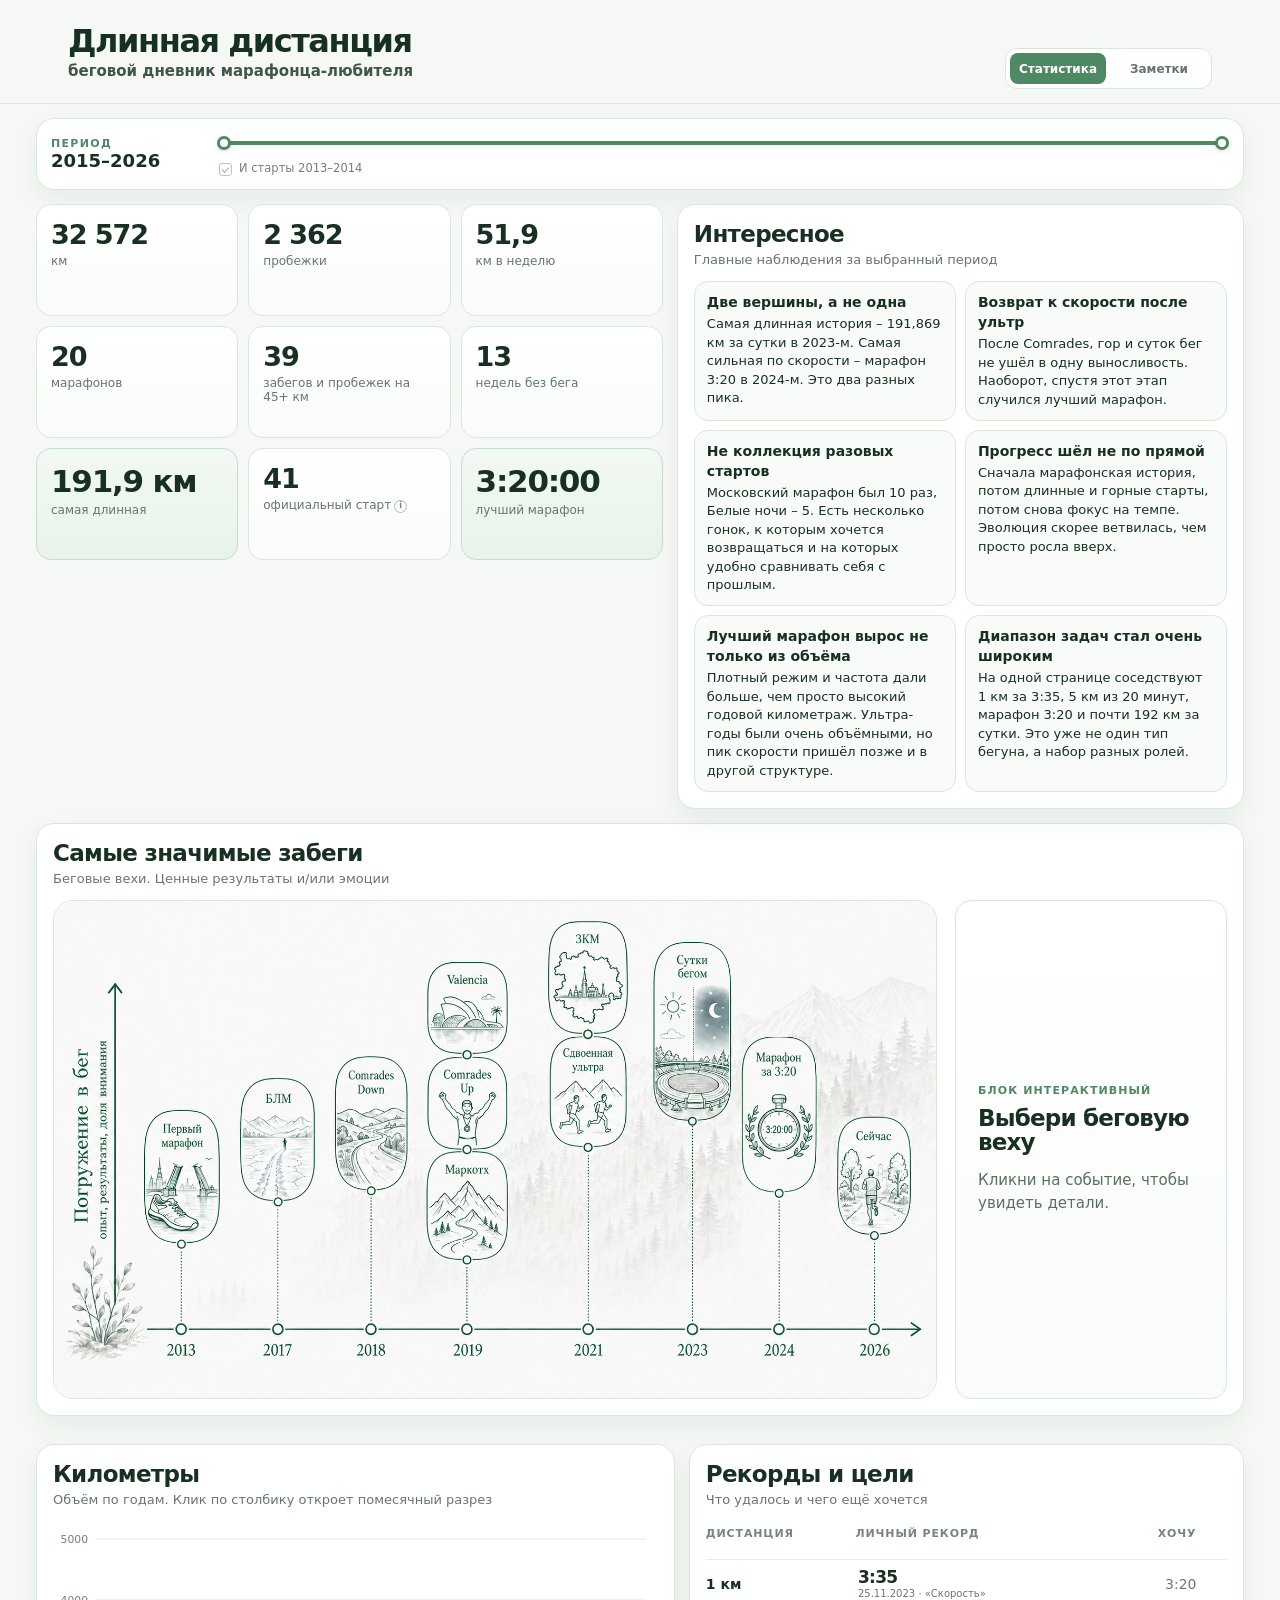
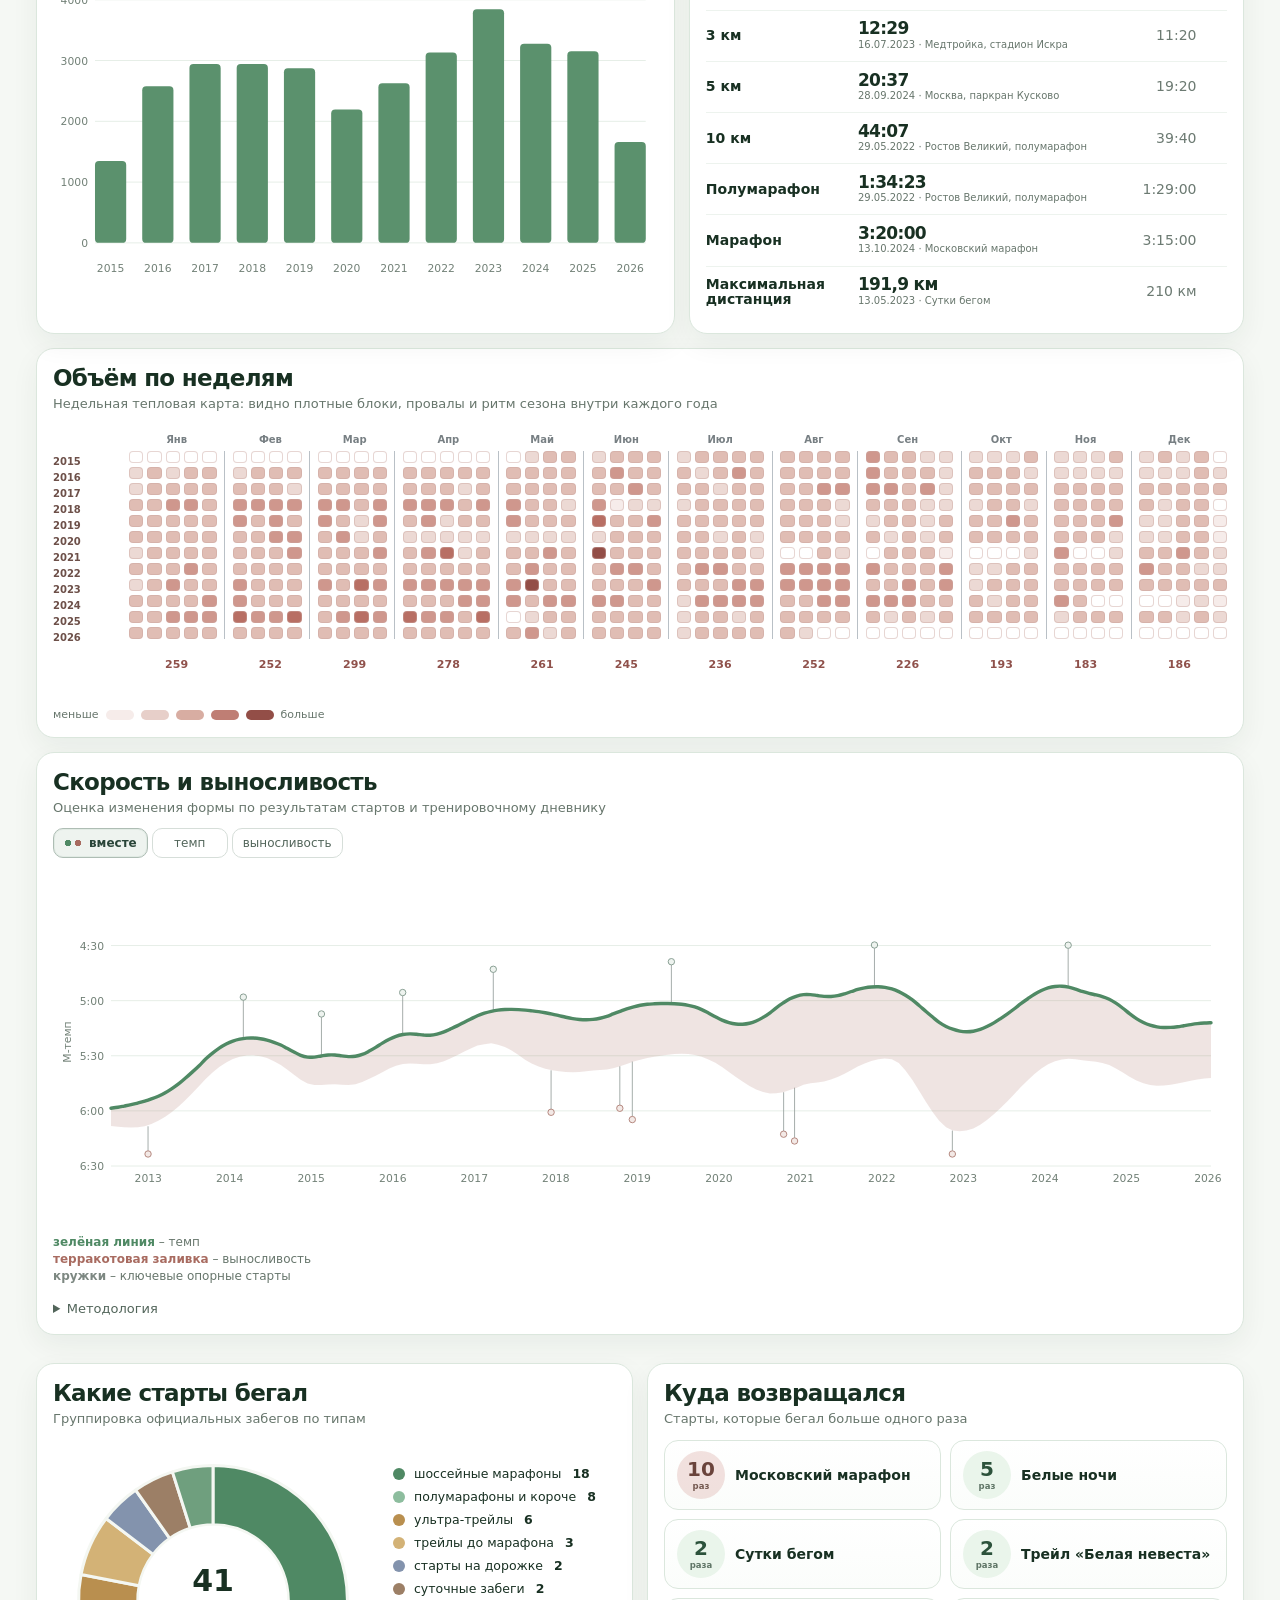
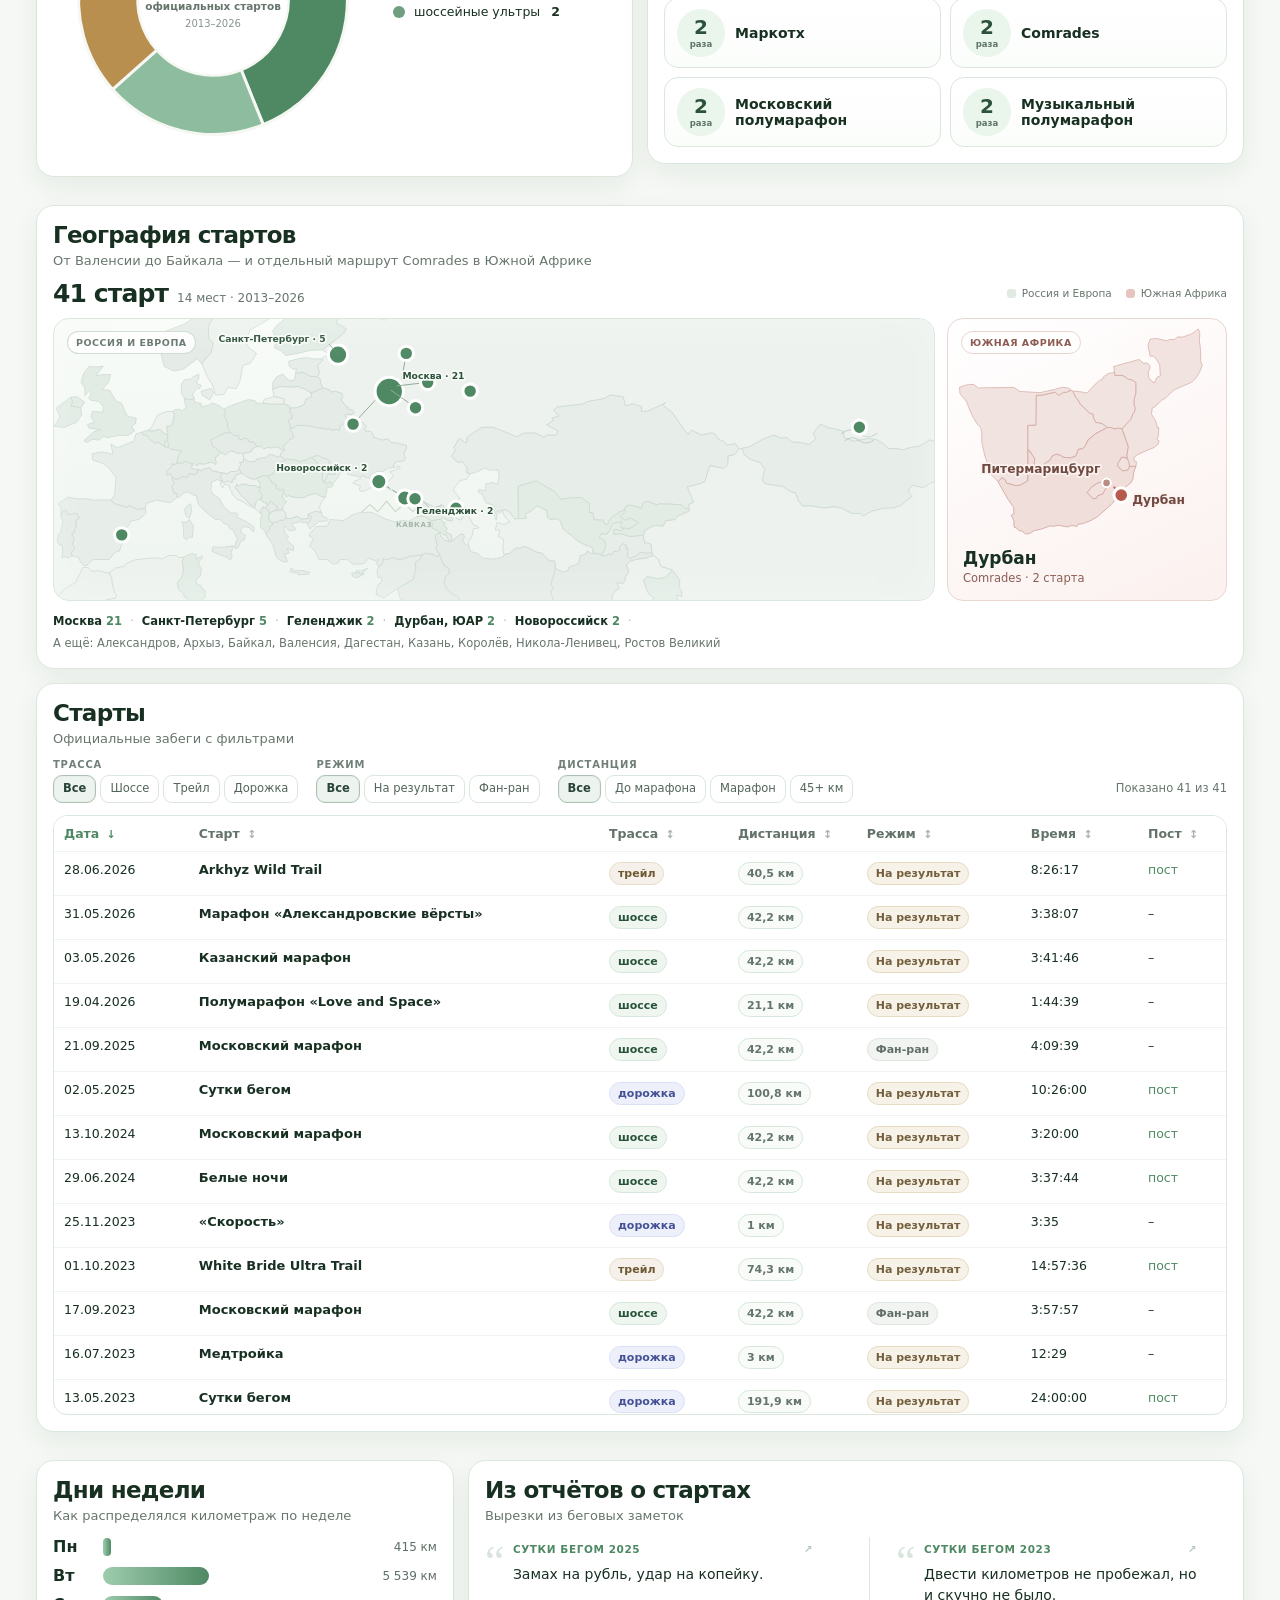
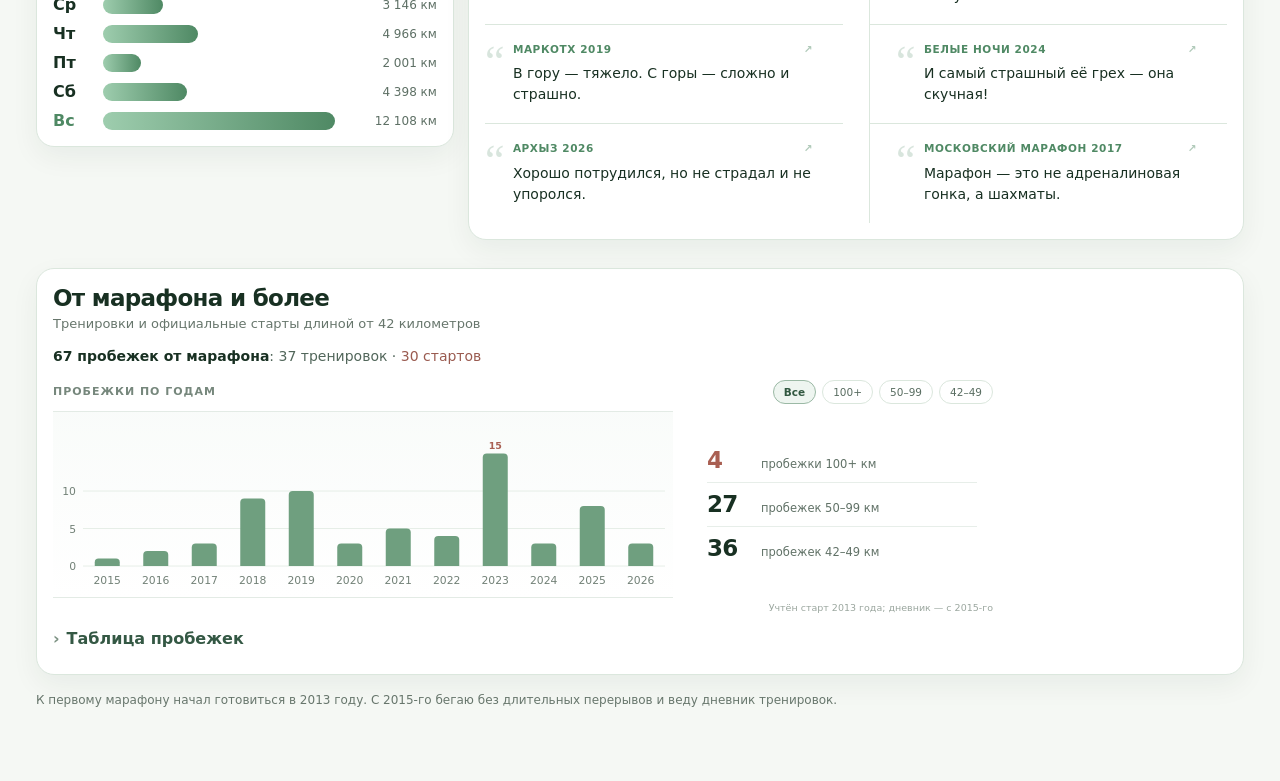
==== index.html @ c1265749 "Unify masthead geometry and refresh notes assets" ====
<!doctype html>
<html lang="ru">
<head>
<meta charset="utf-8">
<meta name="viewport" content="width=device-width,initial-scale=1">
<title>Моя беговая жизнь</title>
<link rel="icon" href="/running/favicon.ico" sizes="any">
<link rel="icon" href="/running/favicon.svg" type="image/svg+xml">
<link rel="icon" href="/running/favicon-32x32.png" sizes="32x32" type="image/png">
<link rel="icon" href="/running/favicon-16x16.png" sizes="16x16" type="image/png">
<link rel="apple-touch-icon" href="/running/apple-touch-icon.png" sizes="180x180">
<link rel="manifest" href="/running/site.webmanifest">
<meta name="theme-color" content="#4f8964">
<style>
:root{--bg:#f5f8f4;--card:#fff;--ink:#183022;--muted:#67766c;--line:#dbe7dd;--g:#4f8964;--g3:#eaf5eb;--shadow:0 10px 28px rgba(23,48,34,.06);--r:18px;--accent:#b85a4d}
*{box-sizing:border-box}body{margin:0;background:var(--bg);color:var(--ink);font-family:Inter,system-ui,-apple-system,"Segoe UI",sans-serif}a{color:var(--g);text-decoration:none}a:hover{text-decoration:underline}
.wrap{max-width:1240px;margin:auto;padding:0 16px 60px}.hero{padding:26px 0 10px}.eyebrow{font-size:11px;text-transform:uppercase;letter-spacing:.12em;color:var(--g);font-weight:800}h1{font-size:clamp(40px,7vw,76px);line-height:.95;letter-spacing:-.055em;margin:8px 0 10px}.lead{max-width:760px;font-size:18px;line-height:1.42;color:#495d50}
.card{background:var(--card);border:1px solid var(--line);border-radius:var(--r);box-shadow:var(--shadow);padding:16px;margin:14px 0;min-width:0}.head{display:flex;justify-content:space-between;gap:14px;align-items:flex-start;margin-bottom:12px}.head h2{margin:0;font-size:23px;letter-spacing:-.03em}.sub{font-size:13px;color:var(--muted);line-height:1.42;margin-top:4px}.tag{display:inline-flex;align-items:center;gap:6px;background:var(--g3);border:1px solid #d6e8db;border-radius:999px;padding:5px 9px;font-size:12px;font-weight:700;color:#31543e}.tag.small{font-size:11px;padding:4px 8px}.tag.track{background:#edf0fb;border-color:#dbe0f5;color:#455194}.tag.road{background:#eef6ef;color:#28523a}.tag.trail{background:#f5f1ea;color:#6e5932;border-color:#e7dcc8}.tag.result{background:#f7f2e8;border-color:#e6dac2;color:#735f3c}.tag.quiet{background:#f2f4f2;border-color:#dfe5e1;color:#607066}.tag.dist{background:#f8fbf8;color:#64756c}
.period-card{padding:10px 14px}.period-row{display:grid;grid-template-columns:150px 1fr;gap:16px;align-items:center}.period-value{font-size:18px;font-weight:800}.period-controls{display:grid;gap:2px}.slider{position:relative;height:28px}.slider::before{content:"";position:absolute;left:8px;right:8px;top:12px;height:4px;border-radius:999px;background:#dfe8e1}.slider-fill{position:absolute;top:12px;height:4px;border-radius:999px;background:var(--g)}.slider input{position:absolute;left:0;top:0;width:100%;height:28px;appearance:none;background:transparent;pointer-events:none;margin:0}.slider input::-webkit-slider-thumb{appearance:none;width:14px;height:14px;border-radius:50%;background:#fff;border:3px solid var(--g);box-shadow:0 1px 4px rgba(0,0,0,.14);pointer-events:auto;cursor:pointer}.slider input::-webkit-slider-runnable-track{background:transparent}.early-race-toggle{min-height:20px;display:inline-flex;justify-self:start;align-items:center;gap:7px;padding-left:2px;color:#737f78;font-size:11.5px;line-height:1.2;cursor:pointer;transition:opacity .15s ease}.early-race-toggle input{appearance:none;width:13px;height:13px;margin:0;border:1px solid #aeb8b1;border-radius:3px;background:#fff;display:grid;place-content:center;cursor:pointer;transition:background .12s,border-color .12s}.early-race-toggle input::before{content:"";width:6px;height:3px;border-left:1.5px solid #a4ada7;border-bottom:1.5px solid #a4ada7;transform:rotate(-45deg) scale(0);transform-origin:center;transition:transform .1s}.early-race-toggle input:checked{background:#fff;border-color:#bcc4bf}.early-race-toggle input:checked::before{transform:rotate(-45deg) scale(1)}.early-race-toggle input:focus-visible{outline:2px solid #d3d9d5;outline-offset:2px}.early-race-toggle.is-hidden{visibility:hidden;pointer-events:none;opacity:0}
.kpi-insights{display:grid;grid-template-columns:1.05fr .95fr;gap:14px;align-items:start}.kpis{display:grid;grid-template-columns:repeat(3,1fr);gap:10px;align-content:start}.kpi{border:1px solid var(--line);border-radius:15px;padding:14px;background:linear-gradient(180deg,#fff,#f9fcf9);min-height:112px}.kpi.featured{background:linear-gradient(180deg,#f2f8f3,#e8f3eb);border-color:#c7dccd}.kpi.featured .v{font-size:31px}.kpi .v{font-size:27px;font-weight:800;letter-spacing:-.04em}.kpi .l{font-size:12px;color:var(--muted);margin-top:4px}.metric-info{display:inline-flex;width:13px;height:13px;margin-left:3px;align-items:center;justify-content:center;border:1px solid #aebbb2;border-radius:50%;color:#77867c;font-size:8px;font-weight:800;line-height:1;vertical-align:1px;cursor:help}.insights{display:grid;grid-template-columns:1fr 1fr;gap:9px}.ins{background:#f8fbf8;border:1px solid var(--line);border-radius:14px;padding:11px 12px;font-size:13px;line-height:1.42}.ins b{display:block;font-size:14px;margin-bottom:2px}.ins.period-warning{grid-column:1/-1;background:#f7f9f7;color:#52655a;min-height:92px;display:flex;align-items:center}
.grid2{display:grid;grid-template-columns:1fr 1fr;gap:14px}.weekday-quotes{grid-template-columns:minmax(380px,.35fr) minmax(0,.65fr);align-items:start}.chart{min-height:270px;position:relative}.chart svg{width:100%;height:auto;display:block;overflow:visible}.axis{fill:#728177;font-size:10.8px}.gridline{stroke:#e6eee7;stroke-width:1}.tooltip{position:fixed;z-index:99;background:#15231a;color:#fff;border-radius:9px;padding:8px 10px;max-width:260px;font-size:12px;line-height:1.4;pointer-events:none;opacity:0;transform:translate(-50%,-110%);box-shadow:0 10px 26px rgba(0,0,0,.2)}
.seg{display:flex;gap:6px;flex-wrap:wrap}.seg button,.filters select{font:inherit;border:1px solid var(--line);background:#fff;color:var(--ink);border-radius:10px;padding:7px 10px;font-size:12px}.seg button{cursor:pointer}.seg button.active{background:var(--g);color:#fff;border-color:var(--g)}.evo-seg{margin-top:10px;gap:4px}.evo-seg button{min-width:76px;border-color:#d6ded9!important;background:#fff!important;color:#52655a!important}.evo-seg button[data-mode="both"]{display:inline-flex;align-items:center;justify-content:center;gap:7px}.evo-seg button[data-mode="both"]::before{content:"";width:18px;height:8px;flex:0 0 18px;background:radial-gradient(circle at 4px 4px,#4f8964 0 3px,transparent 3.5px),radial-gradient(circle at 14px 4px,#a86b60 0 3px,transparent 3.5px)}.evo-seg button[data-mode="both"].active{background:#eef3ef!important;color:#294438!important;border-color:#aebdb4!important;font-weight:700;box-shadow:inset 0 0 0 1px rgba(79,137,100,.08)}.evo-seg button[data-mode="pace"].active{background:#4f8964!important;color:#fff!important;border-color:#4f8964!important}.evo-seg button[data-mode="endurance"].active{background:#a86b60!important;color:#fff!important;border-color:#a86b60!important}.mobile-hide{display:flex}
.milestone-wrap{overflow:hidden}.milestone-layout{display:grid;grid-template-columns:minmax(0,2.75fr) minmax(270px,1fr);gap:18px;align-items:stretch}.milestone-stage{position:relative;height:450px;border:1px solid var(--line);border-radius:16px;background:linear-gradient(180deg,#fbfdfb 0%,#f1f7f2 100%);overflow:hidden}.milestone-stage svg{position:absolute;inset:0;width:100%;height:100%;z-index:1}.milestone-node{position:absolute;z-index:5;transition:opacity .16s ease}.milestone-node.is-muted{opacity:.32}.milestone-dot{position:absolute;left:0;top:0;width:16px;height:16px;border-radius:50%;background:var(--g);border:4px solid #fff;box-shadow:0 0 0 3px rgba(79,137,100,.15);transform:translate(-50%,-50%);transition:transform .16s ease,box-shadow .16s ease,background .16s ease;cursor:pointer;z-index:7}.milestone-node.is-now .milestone-dot{background:#fff;border-color:var(--accent);box-shadow:0 0 0 4px rgba(188,72,72,.12)}.milestone-node.is-active .milestone-dot{transform:translate(-50%,-50%) scale(1.18);box-shadow:0 0 0 6px rgba(79,137,100,.16)}.milestone-node.is-now.is-active .milestone-dot{box-shadow:0 0 0 6px rgba(188,72,72,.14)}.milestone-drop{position:absolute;width:2px;border-left:2px dotted #ccded1;z-index:2;transform:translateX(-1px);transition:opacity .16s ease,border-color .16s ease}.milestone-drop.is-active{border-left-color:#77a889}.milestone-drop.is-muted{opacity:.3}.milestone-label{position:absolute;z-index:8;padding:6px 9px;border-radius:12px;background:#fff;border:1px solid #d8e5db;box-shadow:0 7px 16px rgba(23,48,34,.045);font-size:11.5px;font-weight:700;line-height:1.14;text-align:center;color:#274636;cursor:pointer;white-space:normal;transition:opacity .16s ease,border-color .16s ease,background .16s ease,transform .16s ease}.milestone-label::before{content:"";position:absolute;width:10px;height:10px;background:#fff;border-right:1px solid #d8e5db;border-bottom:1px solid #d8e5db;left:var(--tail-left,50%);margin-left:-5px}.milestone-label.pos-top::before{bottom:-6px;transform:rotate(45deg)}.milestone-label.pos-bottom::before{top:-6px;transform:rotate(225deg)}.milestone-node.is-now .milestone-label{border-color:#e2c7c7}.milestone-node.is-now .milestone-label::before{border-color:#e2c7c7}.milestone-label.is-active{background:#f0f7f2;border-color:#aecdb7;transform:translateY(-1px)}.milestone-node.is-now .milestone-label.is-active{background:#fbf2f2;border-color:#d7a7a7;color:#6d3030}.milestone-label.is-muted{opacity:.32}.milestone-year{position:absolute;bottom:15px;z-index:4;transform:translateX(-50%);font-size:11px;font-weight:700;color:#68786e}.milestone-detail{border:1px solid var(--line);border-radius:16px;background:linear-gradient(180deg,#fff,#f9fcf9);padding:22px;display:flex;flex-direction:column;justify-content:center;min-height:450px}.milestone-detail .detail-kicker{font-size:11px;text-transform:uppercase;letter-spacing:.1em;color:var(--g);font-weight:800;margin-bottom:9px}.milestone-detail h3{font-size:25px;line-height:1.06;letter-spacing:-.035em;margin:0 0 14px}.milestone-detail .detail-meta{display:flex;gap:8px;flex-wrap:wrap;margin-bottom:15px}.milestone-detail .detail-chip{display:inline-flex;align-items:center;padding:6px 9px;border-radius:999px;font-size:12px;font-weight:700}.milestone-detail .detail-chip.distance{background:#eef7f0;border:1px solid #cfe3d4;color:#315b3d}.milestone-detail .detail-chip.result{background:#f7f3ec;border:1px solid #e7d9c5;color:#745b36}.milestone-detail .detail-note{font-size:15px;line-height:1.45;color:#405649;font-weight:700}.milestone-detail .detail-note-sub{margin-top:9px;font-size:13px;line-height:1.5;color:#6a7c70}.milestone-detail .detail-links{display:flex;flex-wrap:wrap;align-items:center;gap:0;margin-top:14px;font-size:13px;line-height:1.5;color:#6a7c70}.milestone-detail .detail-link{display:inline;color:#356647;text-decoration:none;padding:0;border:0;background:none;font-size:13px;font-weight:700}.milestone-detail .detail-link:hover{text-decoration:underline;background:none}.milestone-detail .detail-link.film{color:#6b573c}.milestone-detail .detail-link.film:hover{background:none}.milestone-detail .detail-sep{display:inline;color:#8aa091;margin:0 8px}.milestone-detail .detail-empty{font-size:15px;line-height:1.55;color:#5a6f61;max-width:22ch}.milestone-detail.is-now .detail-meta{display:none}.milestone-baseline{stroke:#b7ccbd;stroke-width:2}.milestone-guide{display:none}.milestone-axis-arrow{fill:#9ab8a4}
.heatmatrix{overflow:auto}.heatwrap{display:grid;gap:11px;min-width:980px}.heatmain{display:grid;grid-template-columns:72px minmax(0,1fr);column-gap:4px;align-items:start}.heatyears{display:grid;grid-template-rows:26px;grid-auto-rows:12px;row-gap:4px}.heatyear{font-size:10px;color:#6d5049;text-align:left;font-weight:700;display:flex;align-items:center}.heatdata{position:relative;min-width:0}.heatmonthlabels{display:grid;align-items:end;height:20px;margin-bottom:6px}.heatmonthlabel{text-align:center;font-size:10px;line-height:1;color:#777f83;font-weight:600;white-space:nowrap}.heatweekmatrix{position:relative;display:grid;gap:4px;z-index:1}.heatcell{position:relative;height:12px;min-width:0;border-radius:4px;border:1px solid rgba(201,165,157,.45);cursor:pointer}.heatsep{pointer-events:none}.heatmonthguides{position:absolute;left:0;right:0;top:26px;bottom:0;z-index:2;pointer-events:none;display:grid;gap:4px}.heatmonthguide{grid-row:1 / -1;justify-self:center;align-self:stretch;width:1px;background:#b9c0c6}.heatmonthly{display:grid;grid-template-columns:72px minmax(0,1fr);column-gap:4px;align-items:center}.heatmonthlyvalues{display:grid;align-items:center;height:20px}.heatmonthsegment{position:relative;height:20px;cursor:pointer;display:flex;align-items:center;justify-content:center}.heatmonthvalue{font-size:11px;line-height:1;color:#8f514b;font-weight:700;white-space:nowrap;letter-spacing:.01em}.legend{display:flex;align-items:center;gap:7px;font-size:11px;color:var(--muted);margin-top:34px}.legend .sw{width:28px;height:10px;border-radius:999px;display:inline-block}
.goals{display:grid;gap:6px}.goalrow{display:grid;grid-template-columns:110px 1.15fr .95fr 54px;gap:14px;align-items:center;padding:12px 0;border-bottom:1px solid #edf3ee}.goalrow:last-child{border-bottom:none}.goal-metric{font-size:18px;font-weight:800;line-height:1.05}.goal-best .val{font-size:26px;font-weight:800;letter-spacing:-.04em}.goal-best .meta{font-size:12px;color:var(--muted);margin-top:2px}.goal-target .want{font-size:14px;color:var(--muted);margin-bottom:6px}.tinybar{height:6px;border-radius:999px;background:#e8efea;overflow:hidden;max-width:220px}.tinybar span{display:block;height:100%;background:var(--g);border-radius:999px}.goal-target .goalv{font-size:18px;font-weight:800}.goal-pct{text-align:right;font-size:18px;font-weight:700;color:#6d7d72}
.mixgrid{display:grid;grid-template-columns:1fr 1fr;gap:14px;align-items:start}.donutwrap{display:grid;grid-template-columns:320px minmax(0,360px);gap:20px;align-items:start;justify-content:start}.mixlist{display:grid;gap:8px;max-width:320px;align-content:start;padding-top:26px}.mixitem{display:grid;grid-template-columns:12px max-content min-content;column-gap:9px;align-items:center;font-size:12.5px}.mixitem b{justify-self:start;text-align:left;margin-left:2px}.dot{width:12px;height:12px;border-radius:50%}.seriesgrid{display:grid;grid-template-columns:repeat(2,1fr);gap:9px}.seriescard{border:1px solid var(--line);border-radius:14px;padding:10px 12px;background:linear-gradient(180deg,#fff,#fbfdfb);display:grid;grid-template-columns:48px 1fr;gap:10px;align-items:center;min-height:68px;cursor:default}.seriescard .n{width:48px;height:48px;border-radius:50%;display:flex;flex-direction:column;align-items:center;justify-content:center;background:#eaf5eb;color:#2c523b;font-size:20px;font-weight:800;line-height:.95}.seriescard .n small{display:block;font-size:8.5px;line-height:1;margin-top:3px;font-weight:700;color:#5f7566}.seriescard .t{font-size:14px;font-weight:700;line-height:1.15}.seriescard--featured .n{background:rgba(184,90,77,.18);color:#6a433b}.seriescard--featured .n small{color:#745950}
.geo-summary-row{display:flex;align-items:center;justify-content:space-between;gap:20px;margin:-2px 0 12px}.geo-total{display:flex;align-items:baseline;gap:9px}.geo-total b{font-size:25px;line-height:1;letter-spacing:-.035em}.geo-total span{color:var(--muted);font-size:12px}.geo-map-key{display:flex;gap:14px;align-items:center;color:var(--muted);font-size:10.5px}.geo-map-key span{display:inline-flex;align-items:center;gap:6px}.geo-map-key i{width:9px;height:9px;border-radius:3px;background:#dfeae2}.geo-map-key i.sa{background:#e7c5be}.geo-atlas{display:grid;grid-template-columns:minmax(0,3.15fr) minmax(230px,1fr);gap:12px;align-items:stretch}.geo-map-shell,.geo-sa-panel{min-width:0;border:1px solid var(--line);border-radius:16px;overflow:hidden;position:relative}.geo-map-shell{background:linear-gradient(180deg,#f8fbf8,#eef4ef)}.geo-map-shell::after{content:"";position:absolute;inset:0;pointer-events:none;box-shadow:inset 0 0 40px rgba(255,255,255,.35)}.geo-region-label,.geo-panel-kicker{position:absolute;z-index:2;left:13px;top:12px;padding:5px 8px;border-radius:999px;background:rgba(255,255,255,.86);border:1px solid rgba(204,220,208,.92);font-size:9.5px;font-weight:800;letter-spacing:.055em;text-transform:uppercase;color:#6c7c72}.geo-panel-kicker{border-color:#ead3ce;color:#8d5b52}.geo-map{display:block;width:100%;height:100%;min-height:270px}.geo-land{fill:#e7eee9;stroke:#cbd8ce;stroke-width:.72;vector-effect:non-scaling-stroke}.geo-land.geo-tone-1{fill:#e2ece5}.geo-land.geo-tone-2{fill:#edf2ee}.geo-land.geo-tone-3{fill:#e5ebe7}.geo-terrain{fill:none;stroke:#91ab99;stroke-width:1.05;stroke-linecap:round;stroke-linejoin:round;opacity:.42;vector-effect:non-scaling-stroke;pointer-events:none}.geo-terrain-label{fill:#789080;font-size:8px;font-weight:750;letter-spacing:.08em;text-transform:uppercase;opacity:.6;pointer-events:none}.geo-dot{fill:#4f8964;stroke:#fff;stroke-width:3;vector-effect:non-scaling-stroke;cursor:pointer;transition:opacity .16s ease}.geo-dot.is-muted{opacity:.24}.geo-dot.is-active{fill:#b85a4d;stroke-width:4}.geo-label{fill:#2d513a;font-size:10.5px;font-weight:800;paint-order:stroke;stroke:#f7faf7;stroke-width:4px;stroke-linejoin:round;pointer-events:none}.geo-leader{stroke:#8fad98;stroke-width:1;vector-effect:non-scaling-stroke}.geo-label-leader{stroke:#6f8e78;stroke-width:.85;opacity:.8;vector-effect:non-scaling-stroke}.geo-sa-panel{display:grid;grid-template-rows:1fr auto;background:linear-gradient(155deg,#fff,#fbf1ef);border-color:#ead6d1;cursor:default;transition:border-color .15s,background .15s}.geo-sa-panel[hidden]{display:none}.geo-sa-panel.is-active{border-color:#c98d83;background:#f9ece9}.geo-sa-map{display:block;width:100%;height:220px;align-self:center}.geo-sa-land{fill:#efdeda;stroke:#d4aaa2;stroke-width:.9;vector-effect:non-scaling-stroke}.geo-sa-route{fill:none;stroke:#b85a4d;stroke-width:2;stroke-dasharray:4 4;opacity:.72;vector-effect:non-scaling-stroke}.geo-sa-dot{fill:var(--accent);stroke:#fff;stroke-width:3;vector-effect:non-scaling-stroke}.geo-sa-stop{fill:#b98d85;stroke:#fff;stroke-width:2;vector-effect:non-scaling-stroke}.geo-sa-label{fill:#704940;font-size:10px;font-weight:800;paint-order:stroke;stroke:#fbf2ef;stroke-width:3px;stroke-linejoin:round}.geo-sa-copy{padding:0 15px 15px}.geo-sa-copy b{display:block;font-size:17px;line-height:1.1}.geo-sa-copy span{display:block;margin-top:4px;font-size:11.5px;color:#8b5d55}.geo-places-strip{margin-top:11px;padding-top:2px}.geo-list{display:grid;grid-template-columns:repeat(4,minmax(0,1fr));column-gap:18px}.geo-place{display:grid;grid-template-columns:1fr auto;gap:8px;padding:8px 0;border-bottom:1px solid #edf3ee;font-size:12.5px;cursor:default}.geo-place span{font-weight:700}.geo-place b{color:var(--g)}.geo-place.is-active span{color:#934e47}.geo-rest{font-size:11.5px;line-height:1.45;color:var(--muted);padding-top:9px}.geo-note{font-size:10.5px;color:#819087;padding-top:7px}
.filters{display:flex;gap:8px;flex-wrap:wrap;margin-bottom:12px}.race-filters{display:flex;align-items:flex-end;gap:12px 18px;flex-wrap:wrap;margin-bottom:12px}.race-filter-group{display:grid;gap:5px}.race-filter-label{font-size:10px;line-height:1;text-transform:uppercase;letter-spacing:.08em;font-weight:800;color:#708078}.race-filter-options{display:flex;gap:4px;flex-wrap:wrap}.race-filter-option,.race-reset{font:inherit;border:1px solid var(--line);background:#fff;color:#52655a;border-radius:9px;padding:7px 9px;font-size:11.5px;line-height:1;cursor:pointer}.race-filter-option:hover,.race-reset:hover{border-color:#b7c6bc;background:#f8fbf8}.race-filter-option.active{background:#edf4ef;border-color:#aec1b4;color:#294438;font-weight:700;box-shadow:inset 0 0 0 1px rgba(79,137,100,.05)}.race-filter-meta{min-height:30px;margin-left:auto;display:flex;align-items:center;gap:9px}.race-filter-count{font-size:11.5px;color:var(--muted);white-space:nowrap}.race-reset{padding:6px 8px;background:transparent;color:#66776d}.race-reset[hidden]{display:none}.tablewrap{overflow:auto;max-height:600px;border:1px solid var(--line);border-radius:14px}table{width:100%;border-collapse:collapse;font-size:12.5px}.race-table{table-layout:fixed;min-width:980px}th,td{padding:10px 10px;border-bottom:1px solid #eef4ef;vertical-align:top}th{position:sticky;top:0;background:#fff;color:#63736a;font-weight:700;z-index:1;text-align:left}tr:hover td{background:#fbfefb}.sortable,.race-sortable{cursor:pointer;user-select:none;white-space:nowrap}.sortable.active,.race-sortable.active{color:var(--g)}.sortmark{font-size:11px;opacity:.55;margin-left:3px}.sortmark.active{opacity:1}.race-name b{font-size:13px}
.long-lead{margin:0 0 15px;color:#51665a;font-size:15px;line-height:1.45}.long-lead b{color:var(--ink);font-weight:780}.long-lead .race-accent{color:#9a5b50}.long-chart-head{display:flex;align-items:flex-end;justify-content:space-between;gap:18px;margin-bottom:6px}.long-chart-context{display:flex;align-items:center;gap:10px;flex-wrap:wrap}.long-early{display:inline-flex;align-items:center;min-height:25px;padding:3px 9px;border:1px solid #ead7d2;border-radius:999px;background:#fbf3f1;color:#8f5a50;font-size:11px;font-weight:700}.long-chart-shell{min-width:0;padding:0 3px 2px;border-top:1px solid #e3ebe5;border-bottom:1px solid #e3ebe5;background:linear-gradient(180deg,rgba(245,249,246,.72),rgba(255,255,255,.15))}.long-chart{display:block;width:100%;height:auto;min-height:225px}.long-legend{display:flex;gap:14px;align-items:center;margin:0;color:var(--muted);font-size:11px}.long-legend span{display:inline-flex;align-items:center;gap:6px}.long-legend i{display:block;width:10px;height:10px;border-radius:2px;background:#98c6a8}.long-legend i.race{background:#b66f61}.long-distance-row{display:flex;align-items:center;gap:14px;margin-top:13px}.long-distance-options{display:flex;gap:7px;flex-wrap:wrap}.long-dist-option{display:inline-flex;align-items:center;gap:7px;border:1px solid var(--line);border-radius:999px;background:#fff;color:#52675b;padding:7px 11px;font:inherit;font-size:11.5px;cursor:pointer;transition:border-color .15s,background .15s,color .15s}.long-dist-option b{color:var(--ink);font-size:12px}.long-dist-option:hover{border-color:#ccb0aa}.long-dist-option.active{border-color:#d8b3ab;background:#fbefec;color:#8a5046}.long-dist-option.active b{color:#8a5046}.long-details{margin-top:13px}.long-details>summary{cursor:pointer;font-weight:750;color:#345844;padding:3px 0 10px;list-style:none}.long-details>summary::-webkit-details-marker{display:none}.long-details>summary::before{content:'›';display:inline-block;margin-right:7px;color:#7b9182;transform:rotate(0);transition:transform .15s}.long-details[open]>summary::before{transform:rotate(90deg)}.long-filters{display:flex;align-items:flex-end;gap:12px 18px;flex-wrap:wrap;margin-bottom:12px}.long-table{table-layout:fixed;min-width:860px}.long-table .long-note{font-weight:650}.long-table .tag.training{background:#f3f5f3;border-color:#dfe5e1;color:#607066}.long-table .tag.race{background:#fbefec;border-color:#e4c5be;color:#8b5147}
.weekday2{display:grid;gap:10px}.wrow{display:grid;grid-template-columns:40px 1fr 92px;gap:10px;align-items:center}.wlab{font-weight:700}.wbar{position:relative;height:18px;background:transparent;border-radius:999px;overflow:visible}.wbar span{position:absolute;left:0;top:0;bottom:0;background:linear-gradient(90deg,#9ecdae,#4f8964);border-radius:999px}.wmeta{font-size:12px;color:#5e7065;text-align:right;white-space:nowrap}.wrow.top .wlab{color:var(--g)}
.quotes{display:grid;grid-template-columns:repeat(2,minmax(0,1fr));column-gap:26px;row-gap:0}.quote{position:relative;display:block;padding:18px 30px 18px 0;border-top:1px solid var(--line);color:inherit;text-decoration:none;transition:background .18s ease,color .18s ease}.quote:nth-child(-n+2){border-top:0;padding-top:6px}.quote:nth-child(even){border-left:1px solid var(--line);padding-left:26px}.quote::before{content:"“";position:absolute;left:0;top:15px;font-family:Georgia,serif;font-size:44px;line-height:1;color:rgba(79,137,100,.22);pointer-events:none}.quote:nth-child(-n+2)::before{top:3px}.quote:nth-child(even)::before{left:26px}.quote:hover,.quote:focus-visible{background:linear-gradient(90deg,rgba(79,137,100,.065),transparent 78%);color:#173b27;outline:none}.quote blockquote{margin:7px 0 0;padding-left:28px;font-size:14px;line-height:1.5}.qmeta{display:flex;justify-content:space-between;gap:8px;padding-left:28px;font-size:10.5px;line-height:1.3;letter-spacing:.055em;text-transform:uppercase;font-weight:800;color:var(--g)}.quote-arrow{opacity:.45;transition:opacity .18s ease,transform .18s ease}.quote:hover .quote-arrow,.quote:focus-visible .quote-arrow{opacity:1;transform:translate(2px,-2px)}.inj-grid{display:grid;grid-template-columns:1fr 1fr;gap:10px}.inj{border:1px solid var(--line);border-radius:15px;padding:13px;background:linear-gradient(180deg,#fff,#fbfcfb)}.inj b{display:block;font-size:14px;margin-bottom:5px}.method{font-size:13px;line-height:1.48;color:#52655a}.ribbon-note{display:flex;gap:18px;flex-wrap:wrap;font-size:12px;color:var(--muted);margin-top:8px}#evoNote{display:grid;gap:3px;justify-items:start;margin-top:5px}#evoNote+details{margin-top:16px}.empty{display:flex;min-height:220px;align-items:center;justify-content:center;color:var(--muted);text-align:center}.footer{font-size:12px;color:var(--muted);line-height:1.5;padding:2px 0 0}
@media (max-width:980px){.weekday-quotes{grid-template-columns:1fr}}
@media (max-width:980px){.kpi-insights,.grid2,.mixgrid{grid-template-columns:1fr}.donutwrap{grid-template-columns:1fr}.mixlist{padding-top:0}.seriesgrid,.inj-grid{grid-template-columns:1fr 1fr}.geo-atlas{grid-template-columns:minmax(0,2.2fr) minmax(210px,1fr)}.geo-list{grid-template-columns:1fr 1fr;column-gap:18px}}
@media (max-width:760px){.geo-atlas{grid-template-columns:1fr}.geo-sa-panel{grid-template-columns:minmax(150px,.8fr) 1fr;grid-template-rows:1fr;align-items:center}.geo-sa-map{height:170px}.geo-sa-copy{padding:30px 16px 16px 0}}
@media (max-width:640px){.quote:nth-child(n){border-left:0;border-top:1px solid var(--line);padding:16px 30px 16px 0}.quote:first-child{border-top:0;padding-top:6px}.quote:nth-child(n)::before{left:0;top:13px}.quote:first-child::before{top:3px}}
@media (max-width:640px){.wrap{padding:16px 12px 44px}.period-row{grid-template-columns:1fr}.kpis{grid-template-columns:1fr 1fr;gap:8px}.kpi{min-height:92px;padding:11px 12px}.kpi .v{font-size:24px}.kpi.featured .v{font-size:27px}.kpi .l{font-size:11px;line-height:1.3;margin-top:3px}.insights,.quotes{grid-template-columns:1fr}.insights{gap:8px}.ins{padding:10px 11px;font-size:12.5px;line-height:1.38}.ins b{font-size:13.5px}.mobile-hide{display:none}.goalrow{grid-template-columns:76px 1fr;gap:8px}.goal-best{grid-column:2/3}.goal-target{grid-column:2/3}.goal-pct{grid-column:2/3;text-align:left;font-size:14px}.milestone-canvas{height:410px;min-width:1020px}.seriesgrid,.inj-grid,.geo-list{grid-template-columns:1fr}.heatgrid{grid-template-columns:58px repeat(12,minmax(26px,1fr));gap:4px}.heatcell{height:22px}.race-filters,.long-filters{display:grid;gap:11px}.race-filter-options{flex-wrap:nowrap;overflow-x:auto;padding-bottom:2px}.race-filter-meta{margin-left:0;justify-content:space-between}.geo-summary-row{align-items:flex-start;flex-direction:column;gap:7px}.geo-total b{font-size:23px}.geo-map-key{display:none}.geo-map{min-height:210px}.geo-label{display:none}.geo-sa-panel{grid-template-columns:132px 1fr}.geo-sa-map{height:148px}.geo-sa-copy{padding:28px 12px 12px 0}.long-chart-head{align-items:flex-start;flex-direction:column;gap:7px}.long-chart-shell{padding:0}.long-chart{min-height:180px}.long-distance-row{align-items:flex-start;flex-direction:column;gap:7px}.long-distance-options{width:100%;flex-wrap:nowrap;overflow-x:auto;padding-bottom:2px}.long-dist-option{flex:0 0 auto}.long-lead{font-size:14px}.tablewrap,.heatmatrix{scrollbar-width:thin;scrollbar-color:#b9c8be transparent;box-shadow:inset -10px 0 10px -12px rgba(24,48,34,.5)}.heatyears{position:sticky;left:0;z-index:4;background:#fff;padding-right:4px}.race-table th:first-child,.race-table td:first-child,.long-table th:first-child,.long-table td:first-child{position:sticky;left:0;background:#fff}.race-table th:first-child,.long-table th:first-child{z-index:3}.race-table td:first-child,.long-table td:first-child{z-index:2}.weekday-quotes{gap:10px}.weekday-quotes>.card{margin:0}.weekday-quotes .quote{padding-top:13px;padding-bottom:13px}.weekday-quotes .quote blockquote{line-height:1.42}.milestone-detail-visual{min-height:0;padding:16px}.milestone-detail-visual h3{font-size:21px;margin-bottom:10px}.milestone-detail-visual .detail-meta{margin-bottom:10px}.milestone-detail-visual .detail-note-sub{margin-top:6px;line-height:1.42}.milestone-detail-visual .detail-links{margin-top:10px}}

.milestone-illustration-wrap{margin-top:10px}
.milestone-illustration{background:#f7faf7;border:1px solid var(--line);border-radius:28px;padding:14px;overflow:hidden}
.milestone-illustration img{display:block;width:100%;height:auto;border-radius:20px}
.milestone-illustration-note{margin-top:10px;color:var(--muted);font-size:13px;line-height:1.45}
@media (max-width:900px){.milestone-illustration{padding:10px;border-radius:22px}.milestone-illustration img{border-radius:16px}.milestone-illustration-note{font-size:12px}}

.milestone-visual-layout{
  display:grid;
  grid-template-columns:minmax(0,3.25fr) minmax(250px,1fr);
  gap:18px;
  align-items:stretch;
  margin-top:10px;
}
.milestone-image-stage{
  position:relative;
  overflow:hidden;
  border:1px solid var(--line);
  border-radius:20px;
  background:#fafbf9;
}
.milestone-image-stage>img{
  display:block;
  width:100%;
  height:auto;
}
.milestone-hotspots{position:absolute;inset:0}
.milestone-hotspot{
  position:absolute;
  border:0;
  border-radius:22px;
  cursor:pointer;
  background:transparent;
  outline:none;
}
.milestone-hotspot:hover,
.milestone-hotspot.is-active,
.milestone-hotspot:focus,
.milestone-hotspot:focus-visible{
  background:transparent;
  border-color:transparent;
  box-shadow:none;
  outline:none;
}
.milestone-detail-visual{
  min-height:0;
  padding:22px;
  justify-content:center;
}
.milestone-detail-visual h3{font-size:23px}
.milestone-detail-visual .detail-empty{max-width:28ch}
@media (max-width:980px){
  .milestone-visual-layout{grid-template-columns:1fr}
  .milestone-detail-visual{min-height:220px}
}


.story-card{padding:16px 16px 14px;background:linear-gradient(180deg,#fbfdfb 0%,#f6faf7 100%)}
.story-shell{display:grid;grid-template-columns:minmax(0,1.6fr) minmax(260px,.72fr);gap:14px;align-items:stretch}
.story-line-card{border:1px solid var(--line);border-radius:18px;padding:14px 16px;background:#fff;display:flex;flex-direction:column;gap:12px}
.story-topline{display:none}
.story-title{font-size:13px;color:var(--muted);line-height:1.45;max-width:none}
.story-stats,.story-pill{display:none}
.story-years{position:relative;display:grid;grid-template-columns:repeat(12,minmax(0,1fr));gap:8px;padding-top:12px}
.story-years::before{content:"";position:absolute;left:6px;right:6px;top:25px;height:3px;border-radius:999px;background:#dbe8de}
.story-year{position:relative;border:none;background:transparent;padding:0;cursor:pointer;color:var(--muted);font:inherit;text-align:center;display:flex;flex-direction:column;align-items:center;gap:8px}
.story-year .dot{width:10px;height:10px;border-radius:50%;background:#fff;border:3px solid #9ebca8;z-index:1;transition:all .18s ease}
.story-year .yr{font-size:12px;font-weight:800;transition:color .18s ease}
.story-year .cap{font-size:10px;line-height:1.2;color:#6f8075;max-width:70px;min-height:22px;opacity:.92}
.story-year:hover .dot,.story-year.is-active .dot{transform:scale(1.12);border-color:var(--g);box-shadow:0 0 0 4px rgba(79,137,100,.10)}
.story-year:hover .yr,.story-year.is-active .yr{color:var(--ink)}
.story-year.is-active .cap{color:#466854}
.story-glance{border:1px solid var(--line);border-radius:18px;padding:16px;background:#fff;display:flex;flex-direction:column;justify-content:flex-start;height:206px;overflow:hidden}
.story-glance .eyebrow{margin-bottom:8px}
.story-glance h3{margin:0 0 6px;font-size:22px;line-height:1.02;letter-spacing:-.035em;display:-webkit-box;-webkit-line-clamp:3;-webkit-box-orient:vertical;overflow:hidden}
.story-glance p{margin:0;color:#55695d;line-height:1.45;font-size:13px;display:-webkit-box;-webkit-line-clamp:5;-webkit-box-orient:vertical;overflow:hidden}
.story-glance .story-link{display:none}
.story-note{display:none}
.top-analytics{grid-template-columns:1.07fr .93fr;align-items:stretch}
.top-analytics>.card{display:flex;flex-direction:column;min-height:490px}
#volumeCard.is-month-mode{background:linear-gradient(180deg,#f8fcf9 0%,#eef6f1 100%)}
#volumeCard.is-month-mode .sub{color:#466854}
#volumeCard.is-month-mode .axis{fill:#5f7467}
.vol-mode-accent{color:#8b4b46;font-weight:700}
#volumeCard.is-month-mode .vol-mode-accent{color:#8b4b46}
.vol-tools{display:none}
.back-btn{display:none}
.chart-note{display:none}
.records-card .head{margin-bottom:8px}
.records-compact{display:grid;gap:0;flex:1}
.records-head{display:grid;grid-template-columns:132px minmax(0,1.28fr) 126px;gap:10px;margin-top:10px;padding:0 0 5px;border-bottom:1px solid #e9efea;color:#76867b;font-size:11px;font-weight:800;text-transform:uppercase;letter-spacing:.08em}.records-head> :last-child{text-align:right;padding-right:4ch;font-weight:800}
.record-row{display:grid;grid-template-columns:132px minmax(0,1.28fr) 126px;gap:10px;align-items:center;padding:3px 0;border-bottom:1px solid #edf3ee}
.record-row:last-child{border-bottom:none}
.record-metric{font-size:14px;font-weight:800;line-height:1.08;word-break:normal;overflow-wrap:anywhere;max-width:126px}
.record-best b,.record-goal b{display:block;font-size:17px;line-height:1.02;letter-spacing:-.04em}
.records-head> :nth-child(2){padding-left:1ch}.record-best{padding-left:1ch}.record-best span{display:block;margin-top:1px;font-size:10px;line-height:1.25;color:var(--muted)}
.record-goal{text-align:right;padding-right:3ch}.record-goal .want{display:none}
.record-goal b{color:#6c7a72;font-weight:400;font-size:14px;letter-spacing:0;line-height:1.08}
.record-goal .delta{display:none}
.record-progress{display:none}
.heat-card{margin-top:0}
@media (max-width:980px){
  .story-shell,.top-analytics{grid-template-columns:1fr}
  .story-years{grid-template-columns:repeat(6,minmax(0,1fr))}
  .top-analytics>.card{min-height:auto}
}
@media (max-width:640px){
  .story-years{grid-template-columns:repeat(4,minmax(0,1fr));gap:10px}
  .story-years::before{top:25px}
  .story-year .cap{display:none}
  .records-head{display:none}
  .record-row{grid-template-columns:112px 1fr;gap:8px;padding:8px 0}
  .record-best{grid-column:2/3}
  .record-goal{grid-column:2/3;position:relative;display:block;text-align:left;padding:0 0 0 1ch}
  .record-goal::before{content:'Хочу';position:absolute;right:calc(100% + 8px);top:1px;color:#8a9690;font-size:11px;font-weight:600;line-height:1.08;white-space:nowrap}
  .record-metric{max-width:none;font-size:13.5px}
}

/* v5.114: compact long-run story and compact geography index */
.geo-places-strip{margin-top:10px;max-width:920px}
.geo-list{display:flex;align-items:baseline;flex-wrap:wrap;gap:5px 8px;font-size:11.5px;line-height:1.45}
.geo-list>i{font-style:normal;color:#aeb9b1}
.geo-place-inline{display:inline-flex;align-items:baseline;gap:4px;cursor:default}
.geo-place-inline span{font-weight:720}.geo-place-inline b{color:var(--g)}.geo-place-inline.is-active span{color:#934e47}.geo-more{color:var(--muted)}
.long-lead{margin:0 0 14px;font-size:14px}
.long-viz-head{display:flex;align-items:center;justify-content:space-between;gap:18px;max-width:940px;margin-bottom:7px}
.long-viz-title{font-size:11px;font-weight:800;letter-spacing:.09em;text-transform:uppercase;color:#76877c}
.long-distance-options{display:flex;gap:6px;flex-wrap:wrap}
.long-dist-option{display:inline-flex;align-items:center;border:1px solid var(--line);border-radius:999px;background:#fff;color:#596d61;padding:5px 10px;font:inherit;font-size:10.5px;cursor:pointer;transition:border-color .15s,background .15s,color .15s}
.long-dist-option:hover{border-color:#afc4b5}.long-dist-option.active{border-color:#9bb9a5;background:#eef5f0;color:#315840;font-weight:750}
.long-viz-grid{display:grid;grid-template-columns:minmax(0,620px) minmax(220px,270px);gap:34px;align-items:center;max-width:940px}
.long-chart-shell{min-width:0;padding:0;border-top:1px solid #e3ebe5;border-bottom:1px solid #e3ebe5;background:linear-gradient(180deg,rgba(245,249,246,.58),rgba(255,255,255,.08))}
.long-chart{display:block;width:100%;height:auto;min-height:170px}
.long-distance-summary{display:grid;gap:0}.long-dist-stat{display:grid;grid-template-columns:44px 1fr;align-items:baseline;gap:10px;padding:10px 0;border-bottom:1px solid #e7eee9;color:#617267}.long-dist-stat:last-child{border-bottom:0}.long-dist-stat b{font-size:23px;line-height:1;color:var(--ink);letter-spacing:-.035em}.long-dist-stat span{font-size:11.5px;line-height:1.3}.long-dist-stat.accent b{color:#a95f52}.long-dist-stat.active span{color:#315840;font-weight:750}
.long-tech-note{max-width:940px;text-align:right;margin-top:4px;color:#9aa69e;font-size:9.5px;line-height:1.35}
.long-details{margin-top:11px}
@media(max-width:980px){.long-viz-grid{grid-template-columns:minmax(0,1.6fr) minmax(200px,1fr)}}
@media(max-width:640px){.geo-list{display:flex}.long-viz-head{align-items:flex-start;flex-direction:column;gap:7px}.long-distance-options{width:100%;flex-wrap:nowrap;overflow-x:auto;padding-bottom:2px}.long-dist-option{flex:0 0 auto}.long-viz-grid{grid-template-columns:1fr;gap:8px}.long-chart{min-height:170px}.long-distance-summary{grid-template-columns:repeat(3,1fr);gap:10px}.long-dist-stat{display:block;padding:8px 0;border-bottom:0}.long-dist-stat b,.long-dist-stat span{display:block}.long-dist-stat span{margin-top:4px;font-size:10px}.long-tech-note{text-align:left}}

/* Общая шапка разделов */
.site-masthead{position:relative;display:grid;grid-template-columns:minmax(0,1fr) auto;gap:24px;align-items:center;height:104px;padding:17px 32px 15px;background:rgba(245,248,244,.96)}.site-masthead::after{content:"";position:absolute;left:50%;bottom:0;width:100vw;border-bottom:1px solid var(--line);transform:translateX(-50%);pointer-events:none}
.site-heading{min-width:0}.site-kicker{display:block;margin-bottom:4px;color:var(--g);font-size:10px;font-weight:800;letter-spacing:.13em;text-transform:uppercase}
.site-brand{display:block;width:fit-content;color:inherit;text-decoration:none}.site-brand:hover{text-decoration:none}.site-brand b{display:block;font-size:32px;font-weight:700;line-height:1;letter-spacing:-.045em}.site-brand small{display:block;margin-top:5px;color:#405649;font-size:15px;font-weight:600;line-height:1.3}
.site-tabs{align-self:end;display:flex;height:41px;gap:5px;padding:4px;border:1px solid var(--line);border-radius:12px;background:#fff}.site-tabs a,.site-tabs span{display:flex;align-items:center;justify-content:center;width:96px;height:31px;padding:0 12px;border-radius:8px;color:var(--muted);font-size:12px;font-weight:700;line-height:1;text-align:center;text-decoration:none}.site-tabs a:hover{color:#31543e;background:var(--g3);text-decoration:none}.site-tabs .active{background:var(--g);color:#fff}
@media(max-width:980px){.site-masthead{height:112px}}
@media(max-width:640px){.site-masthead{grid-template-columns:1fr;gap:9px;padding:12px 14px 10px;text-align:center}.site-heading{justify-self:center}.site-kicker{display:none}.site-brand b{font-size:22px;font-weight:700;letter-spacing:-.03em}.site-brand small{margin-top:4px;font-size:11px;font-weight:600;white-space:nowrap}.site-tabs{align-self:center;justify-self:center}.site-tabs a,.site-tabs span{padding:0 11px;font-size:11px}}
@media(max-width:640px){.heatmatrix{--heat-row-size:22px;--heat-week-col:22px}.heatwrap{min-width:1582px}.heatyears{grid-auto-rows:var(--heat-row-size)}.heatcell{height:var(--heat-row-size)}.heatmonthly>div:first-child{position:sticky;z-index:4;left:0;align-self:stretch;background:#fff;box-shadow:4px 0 #fff}}
</style>
</head>
<body>
<div id="tip" class="tooltip"></div>
<main class="wrap">
<header class="site-masthead"><div class="site-heading"><a class="site-brand" href="./"><b>Длинная дистанция</b><small>беговой дневник марафонца-любителя</small></a></div><nav class="site-tabs" aria-label="Разделы бегового дневника"><span class="active" aria-current="page">Статистика</span><a href="notes/">Заметки</a></nav></header>
<section class="card period-card"><div class="period-row"><div><div class="eyebrow">период</div><div class="period-value" id="periodText"></div></div><div class="period-controls"><div class="slider" id="periodSlider"><div class="slider-fill" id="sliderFill"></div><input id="fromY" type="range" aria-label="Начальный год"><input id="toY" type="range" aria-label="Конечный год"></div><label class="early-race-toggle" id="earlyRaceToggle"><input id="includeEarlyRaces" type="checkbox" checked><span>И старты 2013–2014</span></label></div></div></section>
<section class="kpi-insights"><div class="kpis" id="kpis"></div><div class="card" style="margin:0"><div class="head"><div><h2>Интересное</h2><div class="sub" id="insSub">Короткие наблюдения по выбранному периоду</div></div></div><div class="insights" id="insights"></div></div></section>
<section class="card" id="milestoneSection">
  <div class="head">
    <div>
      <h2>Самые значимые забеги</h2>
      <div class="sub">Беговые вехи. Ценные результаты и/или эмоции</div>
    </div>
  </div>

  <div class="milestone-visual-layout">
    <div class="milestone-image-stage" id="milestoneImageStage">
      <img width="1672" height="941" loading="lazy" decoding="async" src="assets/running-milestones.png" alt="Иллюстративная лента значимых беговых вех">
      <div class="milestone-hotspots" id="milestoneHotspots" aria-label="Интерактивные беговые вехи"></div>
    </div>
    <aside class="milestone-detail milestone-detail-visual" id="milestoneDetail" aria-live="polite"></aside>
  </div>
</section>
<section class="grid2 top-analytics">
  <article class="card" id="volumeCard">
    <div class="head">
      <div>
        <h2>Километры</h2>
        <div class="sub" id="volSub">Объём по годам. Клик по столбику откроет помесячный разрез</div>
      </div>
      <div class="vol-tools">
        
      </div>
    </div>
    <div class="chart" id="volumeChart"></div>
    
  </article>
  <article class="card records-card">
    <div class="head">
      <div>
        <h2>Рекорды и цели</h2>
        <div class="sub">Что удалось и чего ещё хочется</div>
      </div>
    </div>
    <div class="records-compact" id="goals"></div>
  </article>
</section>
<section class="card heat-card">
  <div class="head"><div><h2>Объём по неделям</h2><div class="sub">Недельная тепловая карта: видно плотные блоки, провалы и ритм сезона внутри каждого года</div></div></div>
  <div class="heatmatrix" id="heatMatrix"></div>
  <div class="legend"><span>меньше</span><span class="sw" style="background:#f6ecea"></span><span class="sw" style="background:#e7cfc9"></span><span class="sw" style="background:#d8ada2"></span><span class="sw" style="background:#bf7e74"></span><span class="sw" style="background:#934e47"></span><span>больше</span></div>
</section>
<section class="card"><div class="head"><div><h2>Скорость и выносливость</h2><div class="sub">Оценка изменения формы по результатам стартов и тренировочному дневнику</div><div class="seg evo-seg" id="evoToggles"><button data-mode="both" class="active">вместе</button><button data-mode="pace">темп</button><button data-mode="endurance">выносливость</button></div></div></div><div class="chart" id="evoChart"></div><div class="ribbon-note" id="evoNote"><span><b>выше</b> – быстрее</span><span><b>глубже</b> – больше доступная дистанция</span></div><details><summary class="method">Методология</summary><div class="method" id="methodText"></div></details></section>

<section class="mixgrid"><article class="card"><div class="head"><div><h2>Какие старты бегал</h2><div class="sub">Группировка официальных забегов по типам</div></div></div><div class="donutwrap"><div class="chart" id="mixChart" style="min-height:320px"></div><div class="mixlist" id="mixList"></div></div></article><article class="card"><div class="head"><div><h2>Куда возвращался</h2><div class="sub">Старты, которые бегал больше одного раза</div></div></div><div class="seriesgrid" id="seriesBars"></div></article></section>
<section class="card"><div class="head"><div><h2>География стартов</h2><div class="sub">От Валенсии до Байкала — и отдельный маршрут Comrades в Южной Африке</div></div></div><div class="geo-summary-row"><div class="geo-total"><b id="geoTotal"></b><span id="geoPeriod"></span></div><div class="geo-map-key"><span><i></i>Россия и Европа</span><span><i class="sa"></i>Южная Африка</span></div></div><div class="geo-atlas"><div class="geo-map-shell"><span class="geo-region-label">Россия и Европа</span><svg class="geo-map" id="geoMap" viewBox="0 60 1000 320" role="img" aria-label="Карта официальных стартов в России и Европе"></svg></div><div class="geo-sa-panel" id="geoSaCard" data-geo-id="comrades"><span class="geo-panel-kicker">Южная Африка</span><svg class="geo-sa-map" id="geoSaMap" viewBox="0 0 220 180" aria-hidden="true"></svg><div class="geo-sa-copy"><b>Дурбан</b><span id="geoSaMeta"></span></div></div></div><div class="geo-places-strip"><div class="geo-list" id="geoList"></div></div></section>
<section class="card"><div class="head"><div><h2>Старты</h2><div class="sub">Официальные забеги с фильтрами</div></div></div><div class="race-filters" id="raceFilters"><div class="race-filter-group"><div class="race-filter-label">Трасса</div><div class="race-filter-options"><button class="race-filter-option active" data-filter="raceType" data-value="all">Все</button><button class="race-filter-option" data-filter="raceType" data-value="шоссе">Шоссе</button><button class="race-filter-option" data-filter="raceType" data-value="трейл">Трейл</button><button class="race-filter-option" data-filter="raceType" data-value="дорожка">Дорожка</button></div></div><div class="race-filter-group"><div class="race-filter-label">Режим</div><div class="race-filter-options"><button class="race-filter-option active" data-filter="raceEffort" data-value="all">Все</button><button class="race-filter-option" data-filter="raceEffort" data-value="на результат">На результат</button><button class="race-filter-option" data-filter="raceEffort" data-value="без акцента">Фан-ран</button></div></div><div class="race-filter-group"><div class="race-filter-label">Дистанция</div><div class="race-filter-options"><button class="race-filter-option active" data-filter="raceDist" data-value="all">Все</button><button class="race-filter-option" data-filter="raceDist" data-value="under">До марафона</button><button class="race-filter-option" data-filter="raceDist" data-value="marathon">Марафон</button><button class="race-filter-option" data-filter="raceDist" data-value="ultra">45+ км</button></div></div><div class="race-filter-meta"><span class="race-filter-count" id="raceCount"></span><button class="race-reset" id="raceReset" hidden>Сбросить</button></div></div><div class="tablewrap"><table class="race-table"><colgroup><col style="width:11.5%"><col style="width:35%"><col style="width:11%"><col style="width:11%"><col style="width:14%"><col style="width:10%"><col style="width:7.5%"></colgroup><thead><tr><th class="race-sortable active" data-race-sort="date">Дата <span class="sortmark active">↓</span></th><th class="race-sortable" data-race-sort="name">Старт <span class="sortmark">↕</span></th><th class="race-sortable" data-race-sort="type">Трасса <span class="sortmark">↕</span></th><th class="race-sortable" data-race-sort="distance">Дистанция <span class="sortmark">↕</span></th><th class="race-sortable" data-race-sort="effort">Режим <span class="sortmark">↕</span></th><th class="race-sortable" data-race-sort="time">Время <span class="sortmark">↕</span></th><th class="race-sortable" data-race-sort="post">Пост <span class="sortmark">↕</span></th></tr></thead><tbody id="raceTable"></tbody></table></div></section>
<section class="grid2 weekday-quotes"><article class="card"><div class="head"><div><h2>Дни недели</h2><div class="sub">Как распределялся километраж по неделе</div></div></div><div class="weekday2" id="weekday"></div></article><article class="card"><div class="head"><div><h2>Из отчётов о стартах</h2><div class="sub">Вырезки из беговых заметок</div></div></div><div class="quotes" id="quotes"></div></article></section>
<section class="card" id="longSection"><div class="head"><div><h2>От марафона и более</h2><div class="sub">Тренировки и официальные старты длиной от 42 километров</div></div></div><div class="long-lead" id="longLead"></div><div class="long-viz-head"><div class="long-viz-title">Пробежки по годам</div><div class="long-distance-options" id="longDistanceFilters"><button class="long-dist-option active" data-value="all" aria-pressed="true">Все</button><button class="long-dist-option" data-value="100+" aria-pressed="false">100+</button><button class="long-dist-option" data-value="50-99" aria-pressed="false">50–99</button><button class="long-dist-option" data-value="42-49" aria-pressed="false">42–49</button></div></div><div class="long-viz-grid"><div class="long-chart-shell"><svg class="long-chart" id="longChart" viewBox="0 0 620 185" role="img" aria-label="Количество пробежек от марафона и более по годам"></svg></div><div class="long-distance-summary"><div class="long-dist-stat accent" data-dist-summary="100+"><b id="longDist100"></b><span id="longDist100Label"></span></div><div class="long-dist-stat" data-dist-summary="50-99"><b id="longDist5099"></b><span id="longDist5099Label"></span></div><div class="long-dist-stat" data-dist-summary="42-49"><b id="longDist4249"></b><span id="longDist4249Label"></span></div></div></div><div class="long-tech-note" id="longEarly" hidden></div><details class="long-details"><summary>Таблица пробежек</summary><div class="long-filters" id="longFilters"><div class="race-filter-group"><div class="race-filter-label">Формат</div><div class="race-filter-options"><button class="race-filter-option active" data-long-filter="longType" data-value="all">Все</button><button class="race-filter-option" data-long-filter="longType" data-value="training">Тренировки</button><button class="race-filter-option" data-long-filter="longType" data-value="race">Старты</button></div></div><div class="race-filter-meta"><span class="race-filter-count" id="longCount"></span><button class="race-reset" id="longReset" hidden>Сбросить</button></div></div><div class="tablewrap"><table class="long-table"><colgroup><col style="width:12%"><col style="width:14%"><col style="width:13%"><col style="width:12%"><col style="width:12%"><col style="width:37%"></colgroup><thead><tr><th class="sortable active" data-long-sort="date">Дата <span class="sortmark active">↓</span></th><th class="sortable" data-long-sort="kind">Формат <span class="sortmark">↕</span></th><th class="sortable" data-long-sort="distance">Дистанция <span class="sortmark">↕</span></th><th class="sortable" data-long-sort="time">Время <span class="sortmark">↕</span></th><th class="sortable" data-long-sort="pace">Темп <span class="sortmark">↕</span></th><th class="sortable" data-long-sort="note">Заметка <span class="sortmark">↕</span></th></tr></thead><tbody id="longTable"></tbody></table></div></details></section>
<p class="footer">К первому марафону начал готовиться в 2013 году. С 2015-го бегаю без длительных перерывов и веду дневник тренировок.</p>
</main>
<script>
const DATA={"records":[{"date":"2015-05-13","year":2015,"distance":9,"pace_min":6.25,"duration_min":56,"hr":147,"content":"Кросс","comment":"","shoes":""},{"date":"2015-05-16","year":2015,"distance":15,"pace_min":6.283,"duration_min":94,"hr":148,"content":"Длинная","comment":"После 9 км - дискомфорт в левом колене 5 из 10)","shoes":""},{"date":"2015-05-18","year":2015,"distance":9,"pace_min":7.083,"duration_min":64,"hr":139,"content":"Кросс","comment":"Дискомфрт в левом колене 3 из 10 в самом конце тренировки","shoes":""},{"date":"2015-05-20","year":2015,"distance":7,"pace_min":null,"duration_min":null,"hr":null,"content":"Групповая. 3км разминка, СБУ, 3км заминка","comment":"Дискомфорт в колене 2 из 10 ближе к концу заняти","shoes":""},{"date":"2015-05-21","year":2015,"distance":5,"pace_min":7.183,"duration_min":36,"hr":134,"content":"Кросс","comment":"Колено - отлично, без дискомфорта","shoes":""},{"date":"2015-05-23","year":2015,"distance":15.5,"pace_min":7.117,"duration_min":111,"hr":136,"content":"Длинная","comment":"Максимальный дискомфорт по колену 4 из 10","shoes":""},{"date":"2015-05-25","year":2015,"distance":10,"pace_min":6.95,"duration_min":71,"hr":136,"content":"Кросс","comment":"","shoes":""},{"date":"2015-05-27","year":2015,"distance":10,"pace_min":null,"duration_min":90,"hr":147,"content":"Групповая. 2,5 разминка, 5 горок по 500, СБУ, 2,5 заминка.","comment":"","shoes":""},{"date":"2015-05-28","year":2015,"distance":6,"pace_min":7.117,"duration_min":45,"hr":135,"content":"Кросс","comment":"","shoes":""},{"date":"2015-05-30","year":2015,"distance":18,"pace_min":6.75,"duration_min":121,"hr":144,"content":"Длинная","comment":"Дискомфорт в колене 2 из 10. Устал прилично к концу тренировки","shoes":""},{"date":"2015-06-01","year":2015,"distance":9,"pace_min":6.883,"duration_min":62,"hr":140,"content":"Кросс","comment":"Разгрузочная неделя","shoes":""},{"date":"2015-06-03","year":2015,"distance":5,"pace_min":null,"duration_min":105,"hr":null,"content":"Групповая. 3км разменика, СФП, СБУ","comment":"","shoes":""},{"date":"2015-06-04","year":2015,"distance":6.5,"pace_min":6.933,"duration_min":45,"hr":132,"content":"Кросс","comment":"","shoes":""},{"date":"2015-06-06","year":2015,"distance":6.5,"pace_min":6.833,"duration_min":45,"hr":132,"content":"Кросс","comment":"","shoes":""},{"date":"2015-06-08","year":2015,"distance":7.5,"pace_min":7.333,"duration_min":55,"hr":129,"content":"Восстановительный кросс","comment":"","shoes":""},{"date":"2015-06-10","year":2015,"distance":10.5,"pace_min":null,"duration_min":105,"hr":null,"content":"Групповая.  Кросс + СБУ","comment":"","shoes":""},{"date":"2015-06-11","year":2015,"distance":11.5,"pace_min":6.233,"duration_min":72,"hr":148,"content":"2 разминка + 4*быстрый/медленный + 1,5 заминка","comment":"Быстрые: 4:30; 4:03; 4:18; 4:23 (HR=172). Медленные: 7:05; 7:30; 7:05; 7:00 (HR=147).","shoes":""},{"date":"2015-06-13","year":2015,"distance":17,"pace_min":7.05,"duration_min":119,"hr":137,"content":"Длинная","comment":"Самые комфортные: c 6 по 10. Последнией - довольно тяжело","shoes":""},{"date":"2015-06-15","year":2015,"distance":7.5,"pace_min":7.367,"duration_min":56,"hr":130,"content":"Восстановительный кросс","comment":"","shoes":""},{"date":"2015-06-17","year":2015,"distance":5,"pace_min":null,"duration_min":110,"hr":null,"content":"Групповая. Разминка, СФП, СБУ","comment":"","shoes":""},{"date":"2015-06-18","year":2015,"distance":12,"pace_min":6.383,"duration_min":77,"hr":147,"content":"2 разминка + 4*быстрый/медленный + 2 заминка","comment":"Быстрые: 4:01; 3:49; 4:24; 4:07 (HR=174). Медленные: 7:27; 7:22; 7:47; 6:54 (HR=148).","shoes":""},{"date":"2015-06-20","year":2015,"distance":19,"pace_min":6.833,"duration_min":130,"hr":135,"content":"Длинная","comment":"В районе 10-ого километра бежалось волшебно. Устал только ближе к концу самому","shoes":""},{"date":"2015-06-22","year":2015,"distance":8,"pace_min":7,"duration_min":55,"hr":128,"content":"Восстановительный кросс","comment":"","shoes":""},{"date":"2015-06-24","year":2015,"distance":8,"pace_min":null,"duration_min":110,"hr":null,"content":"Групповая. Разминка/заминка. 1300 на скорость и 2*200.","comment":"1300 метров за 05:06","shoes":""},{"date":"2015-06-25","year":2015,"distance":12,"pace_min":6.317,"duration_min":76,"hr":146,"content":"2 разминка + 4*быстрый/медленный + 2 заминка","comment":"Быстрые: 4:15; 4:07; 4:26; 4:26 (HR=170). Медленные: 7:39; 7:24; 7:04; 6:16 (HR=145).","shoes":""},{"date":"2015-06-27","year":2015,"distance":21.5,"pace_min":6.667,"duration_min":143,"hr":137,"content":"Длинная","comment":"Под ливнем: тяжелые кроссовки, но зато не жарко","shoes":""},{"date":"2015-06-29","year":2015,"distance":6.6,"pace_min":6.8,"duration_min":45,"hr":129,"content":"Восстановительный кросс","comment":"Разгрузочная неделя","shoes":""},{"date":"2015-07-01","year":2015,"distance":7,"pace_min":null,"duration_min":null,"hr":null,"content":"Групповая. 3 - разминка/заминка. СБУ. 8*(200 через 200)","comment":"Двести бегал в диапазоне от 30,08 до 32,8","shoes":""},{"date":"2015-07-04","year":2015,"distance":7,"pace_min":7.25,"duration_min":50,"hr":132,"content":"Восстановительный кросс","comment":"Очень жарко..","shoes":""},{"date":"2015-07-06","year":2015,"distance":7,"pace_min":7.167,"duration_min":50,"hr":129,"content":"Восстановительный кросс","comment":"","shoes":""},{"date":"2015-07-08","year":2015,"distance":7,"pace_min":null,"duration_min":120,"hr":130,"content":"Групповая. 4 размина/заминка. СФП, СБУ, пара горок","comment":"Быстрая горка (\"от начала до туалетов\") за 2:31","shoes":""},{"date":"2015-07-09","year":2015,"distance":9,"pace_min":6.367,"duration_min":57,"hr":144,"content":"3 разменика + 4 темп + 2 заминка","comment":"4 темповых: Время: 19:22. Темп: 5:00. Средний пульс: 164. Очень круто бежалось.","shoes":""},{"date":"2015-07-11","year":2015,"distance":21,"pace_min":6.983,"duration_min":146,"hr":134,"content":"Длинная","comment":"Комфортно, легко, здорово. Пил в процессе. Был легкий (1/10) дискомфорт в левом колене","shoes":""},{"date":"2015-07-13","year":2015,"distance":10.5,"pace_min":6.417,"duration_min":67,"hr":null,"content":"2,6 разминка + 10 по 400 через 200 + 2 заминка","comment":"Пульсометр дома забыл. Нога (микротравма) особо не мешеала. Норм.","shoes":""},{"date":"2015-07-14","year":2015,"distance":7,"pace_min":6.983,"duration_min":49,"hr":127,"content":"Восстановительный кросс","comment":"","shoes":""},{"date":"2015-07-15","year":2015,"distance":8,"pace_min":null,"duration_min":90,"hr":133,"content":"Групповая. Разминка/заминка, СБУ, 30 минут на тест ПАНО","comment":"","shoes":""},{"date":"2015-07-16","year":2015,"distance":10,"pace_min":6.133,"duration_min":63,"hr":146,"content":"3 разменика + 5 темп + 2 заминка","comment":"5 темповых: Время: 24:31. Темп: 4:54. Средний пульс: 168.","shoes":""},{"date":"2015-07-19","year":2015,"distance":21.5,"pace_min":5.867,"duration_min":126,"hr":141,"content":"Длинная на пульсе 140-145.","comment":"В Голландии, крутые условия.","shoes":""},{"date":"2015-07-21","year":2015,"distance":8,"pace_min":6.917,"duration_min":56,"hr":127,"content":"Восстановительный кросс","comment":"Голландия","shoes":""},{"date":"2015-07-22","year":2015,"distance":9,"pace_min":null,"duration_min":75,"hr":137,"content":"2 разминка. 10 по 200 через 200. 2+1 заминка (СФП между)","comment":"Голландия","shoes":""},{"date":"2015-07-23","year":2015,"distance":11,"pace_min":5.983,"duration_min":66,"hr":145,"content":"3 разменика + 6 темп + 2 заминка","comment":"6 темповых: Время: 28:01. Темп: 4:40. Средний пульс: 167. Голландия, крутые условия.","shoes":""},{"date":"2015-07-25","year":2015,"distance":11,"pace_min":6.467,"duration_min":70,"hr":131,"content":"Умеренный кросс","comment":"Бежалось очень легко и быстро. Тоже Голландия. Крутые условия.","shoes":""},{"date":"2015-07-27","year":2015,"distance":12,"pace_min":6.2,"duration_min":75,"hr":145,"content":"2 разминка + 5*(1 км быстро + 5 минут трусцы) + 2 заминка","comment":"Быстрые километры: 600 метров на 70% плюс 400 метроа на 95%","shoes":""},{"date":"2015-07-28","year":2015,"distance":10.5,"pace_min":6.067,"duration_min":63,"hr":144,"content":"Кросс","comment":"","shoes":""},{"date":"2015-07-29","year":2015,"distance":6,"pace_min":null,"duration_min":null,"hr":null,"content":"Групповая. Разминка. Ускорения. СБУ","comment":"Много выпрыгиваний… ух ноги.","shoes":""},{"date":"2015-07-30","year":2015,"distance":11.5,"pace_min":6.067,"duration_min":71,"hr":149,"content":"3 разменика + 6 темп + 2,5 заминка","comment":"6 темповых: Время: 29:42. Темп: 4:57. Средний пульс: 170. На забитых ногах после вчера.","shoes":""},{"date":"2015-08-01","year":2015,"distance":17,"pace_min":6.033,"duration_min":104,"hr":144,"content":"Длинный кросс","comment":"","shoes":""},{"date":"2015-08-03","year":2015,"distance":7,"pace_min":7,"duration_min":50,"hr":130,"content":"Восстановительный кросс","comment":"","shoes":""},{"date":"2015-08-05","year":2015,"distance":8,"pace_min":null,"duration_min":null,"hr":null,"content":"Групповая. Разминка/заминка, 3 ускорения по 800, СФП","comment":"","shoes":""},{"date":"2015-08-06","year":2015,"distance":11.5,"pace_min":5.8,"duration_min":67,"hr":152,"content":"2 разменика + 7 темп + 2,5 заминка","comment":"7 темповых: Время: 34:33. Темп: 4:56. Средний пульс: 168","shoes":""},{"date":"2015-08-07","year":2015,"distance":11.5,"pace_min":6.5,"duration_min":73,"hr":144,"content":"2 разменика + 10 по 400 через 400 + 1,5 заминка","comment":"","shoes":""},{"date":"2015-08-08","year":2015,"distance":16.5,"pace_min":6.583,"duration_min":110,"hr":146,"content":"Длинный кросс","comment":"Жарко и вторая тренировка за 12 часов - пульс высокий, скорость маленькая","shoes":""},{"date":"2015-08-10","year":2015,"distance":10,"pace_min":6.267,"duration_min":64,"hr":146,"content":"3 разменика + 5 темп + 2 заминка","comment":"5 темповых: Время: 24:39. Темп: 4:56. Средний пульс: 165.","shoes":""},{"date":"2015-08-11","year":2015,"distance":9.5,"pace_min":5.933,"duration_min":57,"hr":146,"content":"Умеренный кросс","comment":"","shoes":""},{"date":"2015-08-12","year":2015,"distance":6,"pace_min":null,"duration_min":null,"hr":null,"content":"Групповая.  Разминка/заминка + 15 раз по 100 через 100","comment":"Сто метров: 16-17 секунд. Лучшая сотня: 13,5 (все по 100 - 90% максимума)","shoes":""},{"date":"2015-08-13","year":2015,"distance":6,"pace_min":null,"duration_min":43,"hr":null,"content":"2 разминка, 5 по 100 через 2 минуты отдыха + 2 заминка","comment":"Все по с100 - 70% максимума. Всё болит после вчера","shoes":""},{"date":"2015-08-16","year":2015,"distance":22.2,"pace_min":null,"duration_min":110,"hr":null,"content":"Разминка + музыкальный полумарафон","comment":"21,1 - время: 1:43:04, темп: 4,53. Разминка: км + чуть-чуть СБУ + 2 по 30 ускорения + гимнстика","shoes":""},{"date":"2015-08-19","year":2015,"distance":7,"pace_min":null,"duration_min":null,"hr":null,"content":"Групповая. СБУ, кросс, ускорения","comment":"","shoes":""},{"date":"2015-08-20","year":2015,"distance":19,"pace_min":5.883,"duration_min":112,"hr":149,"content":"Длинный кросс","comment":"","shoes":""},{"date":"2015-08-23","year":2015,"distance":19,"pace_min":5.867,"duration_min":112,"hr":152,"content":"Длинный кросс","comment":"","shoes":""},{"date":"2015-08-24","year":2015,"distance":7,"pace_min":6.7,"duration_min":49,"hr":134,"content":"Восстановительный кросс","comment":"","shoes":""},{"date":"2015-08-26","year":2015,"distance":8.5,"pace_min":null,"duration_min":110,"hr":null,"content":"Групповая. СБУ, отрезки, кросс","comment":"","shoes":""},{"date":"2015-08-27","year":2015,"distance":14.5,"pace_min":5.583,"duration_min":81,"hr":142,"content":"2 разминка + 10 темп + 2,5 заминка","comment":"10 темповых: Время: 50:12. Темп: 5:01. Средний пульс: 163.","shoes":""},{"date":"2015-08-28","year":2015,"distance":14,"pace_min":6.55,"duration_min":90,"hr":142,"content":"2 разминка + 10*500/500 + 2 заминка","comment":"Быстрые 500 в среднем около 2 минут","shoes":""},{"date":"2015-08-30","year":2015,"distance":23,"pace_min":5.517,"duration_min":125,"hr":154,"content":"Длинный кросс","comment":"Гольяновский полумарафон + еще два","shoes":""},{"date":"2015-08-31","year":2015,"distance":7,"pace_min":6.883,"duration_min":48,"hr":132,"content":"Восстановительный кросс","comment":"","shoes":""},{"date":"2015-09-01","year":2015,"distance":9,"pace_min":5.917,"duration_min":53,"hr":149,"content":"2 разминка + 3*1,5 быстрых через 2мин трусцы + 2 заминка","comment":"","shoes":""},{"date":"2015-09-02","year":2015,"distance":10.5,"pace_min":6.617,"duration_min":70,"hr":149,"content":"Групповая. Длинный кросс, немного ОФП и СФП","comment":"","shoes":""},{"date":"2015-09-03","year":2015,"distance":16,"pace_min":5.517,"duration_min":88,"hr":154,"content":"2 разминка + 12 темп + 2 заминка","comment":"12 темповых: Время: 59:41. Темп: 4:58. Средний пульс: 163.","shoes":""},{"date":"2015-09-04","year":2015,"distance":12.5,"pace_min":6.167,"duration_min":78,"hr":145,"content":"2 разминка + 10*500 через 2мин трусцы + 2,5 заминка","comment":"Быстрые 500 в среднем около 2:10","shoes":""},{"date":"2015-09-06","year":2015,"distance":26,"pace_min":5.717,"duration_min":149,"hr":152,"content":"Длинный кросс","comment":"Гольяновский полумарафон + еще пять. История с икрами до пятого километра. Забиты были.","shoes":""},{"date":"2015-09-08","year":2015,"distance":12,"pace_min":5.883,"duration_min":71,"hr":157,"content":"2 разминка + 8 темп + 2 заминка","comment":"Забились икры между 2,5 и 5 темпа. 8 темповых: Время: 39:32. Темп: 4:57. Средний пульс: 171.","shoes":""},{"date":"2015-09-10","year":2015,"distance":7,"pace_min":6.717,"duration_min":47,"hr":136,"content":"Восстановительный кросс","comment":"Икры еще беспокоят, правая особоенно","shoes":""},{"date":"2015-09-11","year":2015,"distance":18,"pace_min":5.717,"duration_min":103,"hr":149,"content":"Длинный кросс","comment":"","shoes":""},{"date":"2015-09-13","year":2015,"distance":8,"pace_min":6.95,"duration_min":55,"hr":139,"content":"2,5 разминка, 8 по 100 + 3 заминка","comment":"","shoes":""},{"date":"2015-09-15","year":2015,"distance":9,"pace_min":5.783,"duration_min":53,"hr":151,"content":"3 разминка + 4 темп + 2 заминка","comment":"4 темповых: Время: 18:00. Темп: 4:30. Средний пульс: 173.","shoes":""},{"date":"2015-09-16","year":2015,"distance":7,"pace_min":null,"duration_min":null,"hr":null,"content":"Групповая. Разминка/заминка, СБУ, ускорения","comment":"","shoes":""},{"date":"2015-09-18","year":2015,"distance":4,"pace_min":6.3,"duration_min":25,"hr":null,"content":"4 километра трусцы, растяжка","comment":"","shoes":""},{"date":"2015-09-20","year":2015,"distance":42.2,"pace_min":6.15,"duration_min":262,"hr":null,"content":"Марафон.","comment":"Первые 15 по 5:10. Дальше херь какая-то и еле-еле к финишу","shoes":"20"},{"date":"2015-09-22","year":2015,"distance":6,"pace_min":6.7,"duration_min":42,"hr":130,"content":"Восстановительный кросс","comment":"","shoes":""},{"date":"2015-09-25","year":2015,"distance":8.5,"pace_min":6.25,"duration_min":53,"hr":136,"content":"Кросс","comment":"","shoes":""},{"date":"2015-09-26","year":2015,"distance":8,"pace_min":6.5,"duration_min":52,"hr":null,"content":"Кросс","comment":"","shoes":""},{"date":"2015-10-03","year":2015,"distance":14.5,"pace_min":5.8,"duration_min":84,"hr":149,"content":"7,5 кросс + 5 темп (park run) + 2 заминка","comment":"5 темп: Время: 23,14. Темп: 4:39. Средний пульс: 167.","shoes":""},{"date":"2015-10-05","year":2015,"distance":9,"pace_min":6.567,"duration_min":60,"hr":138,"content":"Кросс","comment":"","shoes":""},{"date":"2015-10-10","year":2015,"distance":22.2,"pace_min":5.533,"duration_min":122,"hr":162,"content":"Полумарафон со случйшно лишним километром","comment":"По пульсу данные не точные - съехал датчик на последних 8 км.","shoes":""},{"date":"2015-10-12","year":2015,"distance":9,"pace_min":7,"duration_min":64,"hr":134,"content":"Кросс","comment":"","shoes":""},{"date":"2015-10-14","year":2015,"distance":9,"pace_min":6.883,"duration_min":62,"hr":135,"content":"Кросс","comment":"","shoes":""},{"date":"2015-10-17","year":2015,"distance":16,"pace_min":6,"duration_min":95,"hr":null,"content":"Кросс","comment":"С Кириллом - было легко, разговаривали и т.п.","shoes":""},{"date":"2015-10-20","year":2015,"distance":9.5,"pace_min":6.5,"duration_min":62,"hr":142,"content":"Кросс","comment":"","shoes":""},{"date":"2015-10-22","year":2015,"distance":10,"pace_min":6.5,"duration_min":67,"hr":137,"content":"Кросс","comment":"","shoes":""},{"date":"2015-10-24","year":2015,"distance":14.5,"pace_min":5.717,"duration_min":84,"hr":151,"content":"7,5 кросс + 5 темп (park run) + 2 заминка","comment":"5 темп: Время: 23,39. Темп: 4:44. Средний пульс: 170.","shoes":""},{"date":"2015-10-27","year":2015,"distance":11,"pace_min":6.717,"duration_min":73,"hr":137,"content":"Кросс","comment":"","shoes":""},{"date":"2015-10-29","year":2015,"distance":11.5,"pace_min":6.55,"duration_min":75,"hr":141,"content":"Кросс","comment":"","shoes":""},{"date":"2015-10-31","year":2015,"distance":14,"pace_min":5.6,"duration_min":77,"hr":161,"content":"7 быстрый кросс + 5 темп (park run) + 2 заминка","comment":"5 темп: Время: 23,54. Темп: 4:47. Средний пульс: 176. Так себе из-за быстро-темповой разминки","shoes":""},{"date":"2015-11-03","year":2015,"distance":12.5,"pace_min":6.317,"duration_min":79,"hr":146,"content":"Кросс","comment":"","shoes":""},{"date":"2015-11-07","year":2015,"distance":18,"pace_min":6.25,"duration_min":113,"hr":148,"content":"Длинный кросс","comment":"","shoes":""},{"date":"2015-11-10","year":2015,"distance":12.5,"pace_min":6.8,"duration_min":85,"hr":135,"content":"Кросс","comment":"","shoes":""},{"date":"2015-11-12","year":2015,"distance":13,"pace_min":6.883,"duration_min":89,"hr":139,"content":"Кросс","comment":"","shoes":""},{"date":"2015-11-15","year":2015,"distance":7,"pace_min":5.983,"duration_min":42,"hr":155,"content":"Кросс","comment":"В Нижнем Новгороде","shoes":""},{"date":"2015-11-19","year":2015,"distance":14,"pace_min":6.783,"duration_min":95,"hr":138,"content":"Кросс","comment":"","shoes":""},{"date":"2015-11-21","year":2015,"distance":17,"pace_min":6.367,"duration_min":109,"hr":146,"content":"Длинный кросс","comment":"Чуть-чуть тяежлова-то, но норм","shoes":""},{"date":"2015-11-24","year":2015,"distance":11.5,"pace_min":7.283,"duration_min":84,"hr":139,"content":"Кросс","comment":"По не очень скользкому льду. Зато светло, как днём.","shoes":""},{"date":"2015-11-26","year":2015,"distance":12,"pace_min":6.383,"duration_min":85,"hr":145,"content":"Кросс + 3 километра случайного темпа в середине","comment":"Темп: 5:10, 4:37, 4:41 - не знал, что я так могу в это время года.","shoes":""},{"date":"2015-11-28","year":2015,"distance":14.5,"pace_min":6.417,"duration_min":93,"hr":147,"content":"Кросс","comment":"","shoes":""},{"date":"2015-12-01","year":2015,"distance":13,"pace_min":6.9,"duration_min":90,"hr":135,"content":"Кросс","comment":"","shoes":""},{"date":"2015-12-05","year":2015,"distance":16,"pace_min":6.533,"duration_min":105,"hr":144,"content":"Длинный кросс","comment":"","shoes":""},{"date":"2015-12-08","year":2015,"distance":13.5,"pace_min":6.517,"duration_min":88,"hr":140,"content":"Кросс","comment":"","shoes":""},{"date":"2015-12-10","year":2015,"distance":13.5,"pace_min":6.633,"duration_min":90,"hr":140,"content":"Кросс","comment":"","shoes":""},{"date":"2015-12-12","year":2015,"distance":17,"pace_min":5.95,"duration_min":101,"hr":155,"content":"Длинный кросс","comment":"","shoes":""},{"date":"2015-12-16","year":2015,"distance":11.5,"pace_min":6.467,"duration_min":76,"hr":143,"content":"Кросс","comment":"Пурга и метель - огонь","shoes":""},{"date":"2015-12-17","year":2015,"distance":9.5,"pace_min":6.667,"duration_min":62,"hr":144,"content":"Кросс","comment":"","shoes":""},{"date":"2015-12-19","year":2015,"distance":9.5,"pace_min":6.217,"duration_min":58,"hr":null,"content":"Кросс","comment":"Забен дедов морозов","shoes":""},{"date":"2015-12-22","year":2015,"distance":13.5,"pace_min":7.267,"duration_min":97,"hr":149,"content":"Кросс","comment":"Странное сочетание скорости и пульса","shoes":""},{"date":"2015-12-26","year":2015,"distance":18,"pace_min":6.483,"duration_min":117,"hr":149,"content":"Длинный кросс","comment":"Что-то с пульсом вторую тренировку подряд не то - высокий.. Завтра побегу медленно","shoes":""},{"date":"2015-12-27","year":2015,"distance":11.5,"pace_min":6.95,"duration_min":82,"hr":143,"content":"Кросс","comment":"Корректный пуль - ХЗ. Сокрее всего в районе с 137 - тупит и сползает датчик","shoes":""},{"date":"2016-01-01","year":2016,"distance":15.5,"pace_min":5.9,"duration_min":91,"hr":null,"content":"Кросс","comment":"По шоссе от села Покровское по направлению к Угличу и обратно. Тепмература: -20","shoes":""},{"date":"2016-01-03","year":2016,"distance":14,"pace_min":6.767,"duration_min":96,"hr":null,"content":"Кросс","comment":"","shoes":""},{"date":"2016-01-05","year":2016,"distance":14.5,"pace_min":6.683,"duration_min":96,"hr":null,"content":"Кросс","comment":"","shoes":""},{"date":"2016-01-08","year":2016,"distance":16,"pace_min":6.233,"duration_min":100,"hr":null,"content":"Кросс","comment":"Видимо, бежал немного быстрее, чем стоило. Самочувствие - норм.","shoes":""},{"date":"2016-01-10","year":2016,"distance":14.5,"pace_min":6.25,"duration_min":90,"hr":null,"content":"Кросс","comment":"Тяжелова-то немного. Надо приглядывать за темпом и сбавить секунд на 15","shoes":""},{"date":"2016-01-12","year":2016,"distance":11.5,"pace_min":7.033,"duration_min":81,"hr":null,"content":"Кросс","comment":"По-спартански: ветер в лицо, пурга, снега по половину щиколотки.","shoes":""},{"date":"2016-01-16","year":2016,"distance":21,"pace_min":6.617,"duration_min":139,"hr":null,"content":"Длинная","comment":"Перввая половинка в году. Темп: 7:10 --> 6:10","shoes":""},{"date":"2016-01-19","year":2016,"distance":14.5,"pace_min":6.6,"duration_min":96,"hr":null,"content":"Кросс","comment":"","shoes":""},{"date":"2016-01-21","year":2016,"distance":14.5,"pace_min":6.9,"duration_min":98,"hr":null,"content":"Кросс","comment":"","shoes":""},{"date":"2016-01-24","year":2016,"distance":15.5,"pace_min":6.333,"duration_min":99,"hr":null,"content":"Кросс","comment":"","shoes":""},{"date":"2016-01-26","year":2016,"distance":14.5,"pace_min":6.9,"duration_min":100,"hr":null,"content":"Кросс","comment":"","shoes":""},{"date":"2016-01-28","year":2016,"distance":15,"pace_min":7.25,"duration_min":110,"hr":null,"content":"Кросс по плохой повернхности","comment":"Под ногами леди и неудобный снег. И, вероятно, реальные показатели: 15,5 км, 7:05 темп","shoes":""},{"date":"2016-01-31","year":2016,"distance":18.5,"pace_min":6.833,"duration_min":127,"hr":null,"content":"1 + 2,5 лёд/снег + 12 + 2 лёд/снег + 1","comment":"Темп на 12 нормальных километрах в районе 06:20","shoes":""},{"date":"2016-02-03","year":2016,"distance":11.5,"pace_min":7.4,"duration_min":85,"hr":null,"content":"1 + 2 лёд + 5,5 + 2 лёд + 1","comment":"Темп на 5,5 нормальных километрах в районе 06:35","shoes":""},{"date":"2016-02-06","year":2016,"distance":7.5,"pace_min":8.367,"duration_min":63,"hr":null,"content":"Еле-бег","comment":"Осторожный бег, чтобы колени восстановились.","shoes":""},{"date":"2016-02-07","year":2016,"distance":12,"pace_min":7.75,"duration_min":92,"hr":null,"content":"Тихий кросс","comment":"Чуть-чуть поживее, чем наконуне. Колени немного побаливали до","shoes":""},{"date":"2016-02-09","year":2016,"distance":11,"pace_min":8.3,"duration_min":91,"hr":null,"content":"Еле-бег","comment":"Колени побаливают ингда днем, чувствуются послебега. Во время еле-бега - всё отлично","shoes":""},{"date":"2016-02-10","year":2016,"distance":12,"pace_min":6.9,"duration_min":83,"hr":null,"content":"Почти обычный кросс","comment":"При нормальной скорости колоени тоже ок. Днем опять побаливали при ходьбе","shoes":""},{"date":"2016-02-11","year":2016,"distance":13,"pace_min":6.983,"duration_min":91,"hr":null,"content":"Почти обычный кросс","comment":"На пятом километре при темпе 6:20 начало болеть колено, сбавил.","shoes":""},{"date":"2016-02-13","year":2016,"distance":15.5,"pace_min":6.383,"duration_min":98,"hr":null,"content":"Почти длинная (относительно недели)","comment":"Колени - норм.","shoes":""},{"date":"2016-02-16","year":2016,"distance":5,"pace_min":8,"duration_min":36,"hr":null,"content":"Говно-бег (. Очень скользко и тело болит","comment":"Болит все тело после футбола","shoes":""},{"date":"2016-02-18","year":2016,"distance":19,"pace_min":6.667,"duration_min":126,"hr":null,"content":"Длинная!","comment":"По ощущениям - немного перебегал. + микротравма в левом бедре на внутренней стороне.","shoes":""},{"date":"2016-02-20","year":2016,"distance":8.5,"pace_min":6.433,"duration_min":55,"hr":null,"content":"Кросс","comment":"Тяжелова-то было. Но норм, побегал.","shoes":""},{"date":"2016-02-21","year":2016,"distance":16,"pace_min":6.333,"duration_min":101,"hr":null,"content":"Кросс. Темп - бодрый.","comment":"Колено левое ненмого болело до тренировки. Во время и после - норм. Бедр - норм.","shoes":""},{"date":"2016-02-23","year":2016,"distance":16,"pace_min":6.333,"duration_min":102,"hr":null,"content":"Кросс","comment":"Сначала было тяжелова-то. Потом разошелся - всё отл.","shoes":""},{"date":"2016-02-25","year":2016,"distance":16,"pace_min":6.733,"duration_min":107,"hr":null,"content":"Кросс","comment":"","shoes":""},{"date":"2016-02-28","year":2016,"distance":21,"pace_min":6.033,"duration_min":127,"hr":null,"content":"Длинная!","comment":"Хоршо зашло. По силам - ок. Колено - ок. Всё ок","shoes":""},{"date":"2016-03-01","year":2016,"distance":12.5,"pace_min":6.5,"duration_min":81,"hr":null,"content":"Кросс","comment":"","shoes":""},{"date":"2016-03-03","year":2016,"distance":12.5,"pace_min":6.867,"duration_min":86,"hr":null,"content":"Кросс","comment":"","shoes":""},{"date":"2016-03-05","year":2016,"distance":16,"pace_min":6.367,"duration_min":102,"hr":null,"content":"Кросс","comment":"","shoes":""},{"date":"2016-03-10","year":2016,"distance":16,"pace_min":6.5,"duration_min":104,"hr":null,"content":"Кросс","comment":"","shoes":""},{"date":"2016-03-11","year":2016,"distance":17,"pace_min":6.567,"duration_min":112,"hr":null,"content":"Кросс","comment":"","shoes":""},{"date":"2016-03-13","year":2016,"distance":24.5,"pace_min":6.05,"duration_min":148,"hr":null,"content":"Длинная","comment":"Вдвоем с Кириллом - хорошо пошло. Устал очень даже не сильно.","shoes":""},{"date":"2016-03-15","year":2016,"distance":12,"pace_min":6.817,"duration_min":81,"hr":null,"content":"Кросс","comment":"","shoes":""},{"date":"2016-03-17","year":2016,"distance":16,"pace_min":6.717,"duration_min":108,"hr":null,"content":"Кросс","comment":"","shoes":""},{"date":"2016-03-19","year":2016,"distance":22.5,"pace_min":6.183,"duration_min":138,"hr":null,"content":"Длинная","comment":"","shoes":""},{"date":"2016-03-20","year":2016,"distance":10.5,"pace_min":6.4,"duration_min":68,"hr":null,"content":"Кросс","comment":"","shoes":""},{"date":"2016-03-22","year":2016,"distance":16,"pace_min":6.35,"duration_min":102,"hr":null,"content":"Кросс","comment":"","shoes":""},{"date":"2016-03-24","year":2016,"distance":16.5,"pace_min":6.367,"duration_min":104,"hr":null,"content":"Кросс","comment":"","shoes":""},{"date":"2016-03-26","year":2016,"distance":8.5,"pace_min":6.75,"duration_min":57,"hr":null,"content":"Восстановительный бег","comment":"","shoes":""},{"date":"2016-03-27","year":2016,"distance":25.5,"pace_min":6.2,"duration_min":159,"hr":null,"content":"Длинная","comment":"Непросто. После десятого почти всё выбегал из шести минут","shoes":""},{"date":"2016-03-29","year":2016,"distance":7,"pace_min":7.433,"duration_min":52,"hr":null,"content":"Восстановительный бег","comment":"","shoes":""},{"date":"2016-03-30","year":2016,"distance":12,"pace_min":null,"duration_min":95,"hr":144,"content":"Групповая. Раз/зам, СБУ и мини-ускорения в горку","comment":"","shoes":""},{"date":"2016-03-31","year":2016,"distance":10,"pace_min":7.183,"duration_min":73,"hr":148,"content":"Кросс","comment":"Скорее всего, данные о пульсе не верны - криво показывал.","shoes":""},{"date":"2016-04-03","year":2016,"distance":18,"pace_min":6.183,"duration_min":112,"hr":null,"content":"Длинная","comment":"","shoes":""},{"date":"2016-04-05","year":2016,"distance":12.5,"pace_min":6.5,"duration_min":81,"hr":149,"content":"Раз/зам - 7,5. 6*(3' по 70-80% через 2' свободного)","comment":"Темп быстрых: 5:04, 5:12, 5:16, 4:17, 4:37, 4:46","shoes":""},{"date":"2016-04-06","year":2016,"distance":10.5,"pace_min":6.7,"duration_min":70,"hr":150,"content":"Групповая. Раз/зам + 4 круга (ОФП + кросс с горкой)","comment":"","shoes":""},{"date":"2016-04-08","year":2016,"distance":15.5,"pace_min":6.05,"duration_min":99,"hr":152,"content":"Раз/зам - 7,5. 2*(4 темпа через 3' свободного)","comment":"Первый четыре темпа: 20:29, 05:07, 166. Вторые: 20:05, 05:01, 174. Тяжело","shoes":""},{"date":"2016-04-10","year":2016,"distance":23.5,"pace_min":6.05,"duration_min":142,"hr":null,"content":"Длинная","comment":"Опять что-то тяжело. Не смерть как, но устал. Первый раз в летней обуви.","shoes":""},{"date":"2016-04-12","year":2016,"distance":11.5,"pace_min":6.25,"duration_min":73,"hr":140,"content":"Кросс с темпом 6:15 (В задании было 8-10 км)","comment":"Привыкаю занового к летним кроссовкам. Мозоли есть и побаливает свод","shoes":""},{"date":"2016-04-13","year":2016,"distance":11.5,"pace_min":5.917,"duration_min":69,"hr":150,"content":"Групповая. Раз/зам, темп 6, СБУ","comment":"Шесть темп: 29:11, 4:52, 168","shoes":""},{"date":"2016-04-15","year":2016,"distance":11,"pace_min":6,"duration_min":66,"hr":147,"content":"Раз/зам. 3*(1 темп через 3' свободного)","comment":"Темпы: 04:59 / 165 , 04:38 / 167 , 04:22 / 165. Первый в гоку, третий с горки.","shoes":""},{"date":"2016-04-16","year":2016,"distance":8.5,"pace_min":6.317,"duration_min":54,"hr":null,"content":"Восстановительный бег","comment":"","shoes":""},{"date":"2016-04-17","year":2016,"distance":18,"pace_min":6.033,"duration_min":109,"hr":null,"content":"Длинная","comment":"","shoes":""},{"date":"2016-04-19","year":2016,"distance":12,"pace_min":6.667,"duration_min":80,"hr":null,"content":"Кросс","comment":"Странно, что так медленно получилось. Бежал вроде бы вполне себе…","shoes":""},{"date":"2016-04-20","year":2016,"distance":12.5,"pace_min":5.767,"duration_min":72,"hr":154,"content":"Групповая. Раз/зам, темп 7, СБУ","comment":"Семь темп: 34:43, 4:58, 164","shoes":""},{"date":"2016-04-22","year":2016,"distance":11.5,"pace_min":5.983,"duration_min":69,"hr":null,"content":"Кросс","comment":"","shoes":""},{"date":"2016-04-23","year":2016,"distance":8,"pace_min":6.833,"duration_min":55,"hr":null,"content":"Восстановительный бег","comment":"","shoes":""},{"date":"2016-04-24","year":2016,"distance":20,"pace_min":5.8,"duration_min":116,"hr":null,"content":"Длинная","comment":"Довольно быстро получилось: после восьмого по 5:30-5:40","shoes":""},{"date":"2016-04-27","year":2016,"distance":14,"pace_min":5.583,"duration_min":79,"hr":148,"content":"Персональная с Димой. Раз/зам, темп 8","comment":"Восемь темп: 39:21, 4:55, 163","shoes":""},{"date":"2016-04-28","year":2016,"distance":9,"pace_min":6.95,"duration_min":62,"hr":null,"content":"Восстановительный кросс","comment":"Тяжелова-то шло","shoes":""},{"date":"2016-04-29","year":2016,"distance":12,"pace_min":6.067,"duration_min":73,"hr":null,"content":"Кросс","comment":"","shoes":""},{"date":"2016-04-30","year":2016,"distance":21,"pace_min":6.267,"duration_min":131,"hr":null,"content":"Длинная","comment":"Зашла тяжело. То ли жарко, то ли накопилась усталость и пора разгрузиться","shoes":""},{"date":"2016-05-03","year":2016,"distance":8,"pace_min":6.167,"duration_min":49,"hr":null,"content":"Кросс","comment":"Начало восстановительной недели","shoes":""},{"date":"2016-05-04","year":2016,"distance":13,"pace_min":5.95,"duration_min":78,"hr":null,"content":"Раз/зам. 4*(1 темп через 800 свободного)","comment":"Четыре темп: 04:50, 04:34, 04:19, 03:58","shoes":""},{"date":"2016-05-07","year":2016,"distance":8,"pace_min":6.667,"duration_min":54,"hr":null,"content":"Восстановительный бег","comment":"","shoes":""},{"date":"2016-05-08","year":2016,"distance":17.5,"pace_min":5.983,"duration_min":104,"hr":null,"content":"Полудлинный кросс в легком темпе","comment":"Жарко на улице (первый раз). Было немного тяжело","shoes":""},{"date":"2016-05-10","year":2016,"distance":10.5,"pace_min":6.167,"duration_min":67,"hr":null,"content":"Кросс","comment":"","shoes":""},{"date":"2016-05-11","year":2016,"distance":9,"pace_min":6.367,"duration_min":57,"hr":null,"content":"Кросс","comment":"Включил отсебятину: 4 ускорения по 100 метров на 95%, отдых 900 метров между","shoes":""},{"date":"2016-05-12","year":2016,"distance":10,"pace_min":6.133,"duration_min":61,"hr":null,"content":"Раз/зам. 5 темп","comment":"Пять темп: 05:25, 05:23, 05:03, 05:09: 04:47","shoes":""},{"date":"2016-05-14","year":2016,"distance":5.5,"pace_min":6.3,"duration_min":35,"hr":null,"content":"Легкий кросс","comment":"","shoes":""},{"date":"2016-05-15","year":2016,"distance":22.5,"pace_min":5.083,"duration_min":113,"hr":null,"content":"Разминка + москвоский полумарафон","comment":"21,1 - время: 1:46:23, темп: 5,02. Разминка: км + чуть-чуть СБУ + 4 по 30 ускорения + гимнстика","shoes":""},{"date":"2016-05-17","year":2016,"distance":10,"pace_min":7.083,"duration_min":110,"hr":null,"content":"Восстановительный кросс","comment":"","shoes":""},{"date":"2016-05-18","year":2016,"distance":13.5,"pace_min":6.117,"duration_min":81,"hr":137,"content":"Групповая. Кросс","comment":"","shoes":""},{"date":"2016-05-20","year":2016,"distance":17,"pace_min":5.833,"duration_min":100,"hr":null,"content":"Условно длинная","comment":"","shoes":""},{"date":"2016-05-22","year":2016,"distance":11.5,"pace_min":5.833,"duration_min":67,"hr":null,"content":"Раз/зам + 40' по 05:30","comment":"","shoes":""},{"date":"2016-05-24","year":2016,"distance":12.5,"pace_min":5.833,"duration_min":74,"hr":146,"content":"Раз/зам + 50' по 05:30","comment":"Непросто было. Пришлось поднапрячься, но в целом ок.","shoes":""},{"date":"2016-05-25","year":2016,"distance":12,"pace_min":5.833,"duration_min":70,"hr":146,"content":"Групповая. Раз/зам + 5 темп + СБУ","comment":"Пять темп: 23:3, 4:43, 167","shoes":""},{"date":"2016-05-27","year":2016,"distance":13,"pace_min":5.7,"duration_min":74,"hr":null,"content":"Раз/зам + 50' по 05:30","comment":"Зашло лучше, чем во вторник. Часы уже не глючили. Бежалось быстрее.","shoes":""},{"date":"2016-05-28","year":2016,"distance":8.5,"pace_min":6.2,"duration_min":53,"hr":null,"content":"Восстановительный бег","comment":"","shoes":""},{"date":"2016-05-29","year":2016,"distance":25,"pace_min":5.9,"duration_min":147,"hr":null,"content":"Длинная","comment":"Непросто получилось. Было жарко. Но сделал!","shoes":""},{"date":"2016-05-31","year":2016,"distance":11.5,"pace_min":6,"duration_min":69,"hr":null,"content":"Кросс","comment":"Темп примерный - глючил GPS (","shoes":""},{"date":"2016-06-01","year":2016,"distance":15.5,"pace_min":5.583,"duration_min":87,"hr":144,"content":"Групповая. Кросс.","comment":"Хорошо зашло","shoes":""},{"date":"2016-06-03","year":2016,"distance":10.5,"pace_min":6.033,"duration_min":63,"hr":null,"content":"Раз/зам + 5*(1'темп 4:30 через 1'трусцы) + 4 по 5:30","comment":"","shoes":""},{"date":"2016-06-04","year":2016,"distance":8.5,"pace_min":6.2,"duration_min":53,"hr":null,"content":"Восстановительный бег","comment":"","shoes":""},{"date":"2016-06-05","year":2016,"distance":24.5,"pace_min":5.567,"duration_min":136,"hr":null,"content":"Длинная","comment":"Было прохладно. Хорошо зашла, приятно","shoes":""},{"date":"2016-06-07","year":2016,"distance":12.5,"pace_min":5.567,"duration_min":69,"hr":154,"content":"Групповая. Раз/зам + 8 темп + СБУ","comment":"Восемь темп: 38:33, 4:47, 169","shoes":""},{"date":"2016-06-09","year":2016,"distance":10,"pace_min":5.9,"duration_min":59,"hr":null,"content":"Раз/зам + 40' по ~5:20","comment":"","shoes":""},{"date":"2016-06-10","year":2016,"distance":15,"pace_min":5.833,"duration_min":68,"hr":null,"content":"Кросс + 4*(4'темп через 2' трусцы)","comment":"","shoes":""},{"date":"2016-06-11","year":2016,"distance":8,"pace_min":6.417,"duration_min":53,"hr":null,"content":"Восстановительный бег","comment":"","shoes":""},{"date":"2016-06-12","year":2016,"distance":28,"pace_min":5.717,"duration_min":160,"hr":null,"content":"Длинная","comment":"","shoes":""},{"date":"2016-06-14","year":2016,"distance":14,"pace_min":6.333,"duration_min":87,"hr":null,"content":"Групповая. Раз/зам + 6*(5'темп через 2'трусцы) + СБУ","comment":"Темп от 4:50 до 4:35","shoes":""},{"date":"2016-06-16","year":2016,"distance":9,"pace_min":5.783,"duration_min":53,"hr":null,"content":"Раз/зам + 5 по 5:30","comment":"","shoes":""},{"date":"2016-06-17","year":2016,"distance":10,"pace_min":5.6,"duration_min":56,"hr":null,"content":"Раз/зам + 7 по 5:10","comment":"По времени - полутемп. По ощущениям - темп. Устал, вспотел, непросто. Жара?","shoes":""},{"date":"2016-06-18","year":2016,"distance":8,"pace_min":6.533,"duration_min":53,"hr":null,"content":"Восстановительный бег","comment":"","shoes":""},{"date":"2016-06-19","year":2016,"distance":17.5,"pace_min":5.217,"duration_min":91,"hr":null,"content":"Условно длинная. Ускоренная.","comment":"Жарко, но зашло весьма хорошо. Неожиданно хорошо.","shoes":""},{"date":"2016-06-21","year":2016,"distance":11.5,"pace_min":6.717,"duration_min":78,"hr":137,"content":"Групповая. Раз/зам + 10*(1'ускорения через 1'трусцы)","comment":"Быстрые минуты были в темпе ~ 3:40. Пульс пиковый от 170 до 184","shoes":""},{"date":"2016-06-22","year":2016,"distance":9,"pace_min":5.733,"duration_min":52,"hr":null,"content":"Раз/зам + 6 по 05:21","comment":"","shoes":""},{"date":"2016-06-24","year":2016,"distance":9,"pace_min":5.833,"duration_min":53,"hr":null,"content":"Раз/зам + 6 по 05:23","comment":"","shoes":""},{"date":"2016-06-25","year":2016,"distance":8.5,"pace_min":5.533,"duration_min":47,"hr":null,"content":"Раз/зам + 5 темп","comment":"Вместо восстановительной зарядил Паркран за 23:20. Повелся на провокацию (","shoes":""},{"date":"2016-06-26","year":2016,"distance":12,"pace_min":5.65,"duration_min":67,"hr":null,"content":"Кросс","comment":"Жарко очень, но 9 рабочих км нормально вышли по 5:30","shoes":""},{"date":"2016-06-28","year":2016,"distance":9,"pace_min":6.85,"duration_min":59,"hr":123,"content":"Восстановительный бег","comment":"","shoes":""},{"date":"2016-06-30","year":2016,"distance":9,"pace_min":5.683,"duration_min":51,"hr":null,"content":"Кросс","comment":"","shoes":""},{"date":"2016-07-03","year":2016,"distance":42,"pace_min":6.2,"duration_min":262,"hr":null,"content":"Марафон за 4:22:19","comment":"31 градус и не облочка на небе. Первые 25 в темпе по 5:45. Дальше сильно сбавил.","shoes":""},{"date":"2016-07-06","year":2016,"distance":6.5,"pace_min":6.5,"duration_min":42,"hr":null,"content":"Восстановительный бег","comment":"","shoes":""},{"date":"2016-07-08","year":2016,"distance":7.5,"pace_min":null,"duration_min":45,"hr":null,"content":"Легкий кросс","comment":"","shoes":""},{"date":"2016-07-09","year":2016,"distance":9,"pace_min":6.1,"duration_min":55,"hr":null,"content":"Легкий кросс","comment":"","shoes":""},{"date":"2016-07-12","year":2016,"distance":11.5,"pace_min":6.167,"duration_min":69,"hr":140,"content":"Групповая. Раз/зам + 4*(4' быстых через 4'трусцы)","comment":"Быстрые отрезки в темпе по ~4:25","shoes":""},{"date":"2016-07-13","year":2016,"distance":9,"pace_min":6.083,"duration_min":55,"hr":null,"content":"Раз/зам + 30' по ~5:50","comment":"","shoes":""},{"date":"2016-07-14","year":2016,"distance":12,"pace_min":5.783,"duration_min":69,"hr":null,"content":"Раз/зам + 50' по ~5:25","comment":"","shoes":""},{"date":"2016-07-16","year":2016,"distance":9,"pace_min":6.333,"duration_min":56,"hr":null,"content":"Раз/зам + кросс + 3 ускорения по 100","comment":"Уже неделю болит на правой ноге подъем с левой стороны недалеко от пятки","shoes":""},{"date":"2016-07-19","year":2016,"distance":11.5,"pace_min":5.917,"duration_min":67,"hr":null,"content":"Легкий кросс. Проверка работоспособности стопы","comment":"Сначала болела, потом разбегался. Спокойный бег нога держит","shoes":""},{"date":"2016-07-20","year":2016,"distance":16,"pace_min":5.867,"duration_min":93,"hr":null,"content":"Кросс.","comment":"Бежал свободно, на часы не смотрел. Долго показалось и довольно сложно. Странно. Нога норм.","shoes":""},{"date":"2016-07-21","year":2016,"distance":17,"pace_min":5.417,"duration_min":92,"hr":null,"content":"Кросс/Темп. В середине 9 по 05:05.","comment":"Пошло неожиданно хорошо. Ноге стало лучше после того, как ослабил шуровку.","shoes":""},{"date":"2016-07-23","year":2016,"distance":8.5,"pace_min":5.933,"duration_min":50,"hr":null,"content":"Легкий кросс","comment":"Новые кроссовки - каяны 22-ые","shoes":""},{"date":"2016-07-24","year":2016,"distance":20.5,"pace_min":5.7,"duration_min":117,"hr":null,"content":"Длинная","comment":"","shoes":""},{"date":"2016-07-26","year":2016,"distance":12.5,"pace_min":5.7,"duration_min":71,"hr":141,"content":"Групповая. Раз/зам + 5*(5'темп через 2'трусцы)","comment":"Темп быстрых отрезков: 4:40, 4:40, 4:30, 4:05","shoes":""},{"date":"2016-07-27","year":2016,"distance":12,"pace_min":5.917,"duration_min":71,"hr":null,"content":"Раз/зам + 50' по ~5:36","comment":"Сокрость - типа 70%","shoes":""},{"date":"2016-07-29","year":2016,"distance":13.5,"pace_min":5.617,"duration_min":75,"hr":null,"content":"Раз/зам + 50' по ~5:10","comment":"Жарко, но я молодец. Сокрость - типа 80%","shoes":""},{"date":"2016-07-30","year":2016,"distance":9.5,"pace_min":5.683,"duration_min":54,"hr":null,"content":"Раз/зам + 30' по 04:58","comment":"Еще более жарко… Сокрость - типа 85%","shoes":""},{"date":"2016-07-31","year":2016,"distance":22.5,"pace_min":5.8,"duration_min":131,"hr":null,"content":"Длинная","comment":"Жара-жара","shoes":""},{"date":"2016-08-02","year":2016,"distance":12.5,"pace_min":6.067,"duration_min":75,"hr":null,"content":"Групповая. Раз/зам + 6*(4'темп через 2'трусцы)","comment":"Темп быстрых отрезков: 4:40, 4:10, 4:10, 4:10, 4:10, 4:00","shoes":""},{"date":"2016-08-03","year":2016,"distance":10,"pace_min":6.2,"duration_min":63,"hr":null,"content":"Восстановительный бег","comment":"","shoes":""},{"date":"2016-08-04","year":2016,"distance":11.5,"pace_min":5.883,"duration_min":68,"hr":null,"content":"Раз/зам + 9 по 5:36","comment":"","shoes":""},{"date":"2016-08-06","year":2016,"distance":9.5,"pace_min":5.75,"duration_min":55,"hr":null,"content":"Раз/зам + 5 темп","comment":"Пять темп: 22:55, 4:35. Должен был 30' темп, но устал уже на финише (паркран)","shoes":""},{"date":"2016-08-07","year":2016,"distance":16,"pace_min":5.967,"duration_min":95,"hr":null,"content":"Условно длинная","comment":"Адски жарко","shoes":""},{"date":"2016-08-09","year":2016,"distance":10.5,"pace_min":6.3,"duration_min":67,"hr":null,"content":"Групповая. Раз/зам + 4*(3'темп через 2'трусцы)","comment":"Темп быстрых отрезков: 3:45, 3:50, 3:50, 3:54","shoes":""},{"date":"2016-08-10","year":2016,"distance":8,"pace_min":5.95,"duration_min":48,"hr":null,"content":"Раз/зам + 20' по 4:53","comment":"Дискомфорт в правой голени переходящий от щиколотки к колену. Бежать смог не сразу.","shoes":""},{"date":"2016-08-12","year":2016,"distance":5.5,"pace_min":6.467,"duration_min":36,"hr":null,"content":"Раз/зам + 4 ускорения по 100 метров","comment":"Ноги - почти ок. Хорошо","shoes":""},{"date":"2016-08-14","year":2016,"distance":23,"pace_min":5,"duration_min":115,"hr":null,"content":"Раз/зам + полумарафон","comment":"21,1 - время: 1:41:13, темп: 4,47.","shoes":""},{"date":"2016-08-16","year":2016,"distance":14.5,"pace_min":6.333,"duration_min":91,"hr":null,"content":"Кросс","comment":"","shoes":""},{"date":"2016-08-18","year":2016,"distance":14.5,"pace_min":5.867,"duration_min":85,"hr":null,"content":"Кросс","comment":"","shoes":""},{"date":"2016-08-19","year":2016,"distance":12,"pace_min":5.767,"duration_min":67,"hr":144,"content":"Групповая. Раз/зам + 5 по 5:15 + 2 по 5:10 + 1 по 4:25","comment":"Между работой по 2-3 минуты трсуцы","shoes":""},{"date":"2016-08-20","year":2016,"distance":12,"pace_min":6.8,"duration_min":82,"hr":null,"content":"Раз/зам + 5 за 26 + 5 по 7:30","comment":"По большому счету: восстановительный бег","shoes":""},{"date":"2016-08-23","year":2016,"distance":13,"pace_min":6.167,"duration_min":82,"hr":null,"content":"Кросс","comment":"","shoes":""},{"date":"2016-08-25","year":2016,"distance":14.5,"pace_min":5.933,"duration_min":86,"hr":143,"content":"Раз/зам + кросс + 5 по 5:16","comment":"Пять в темпе чуть выше марафонского, средний пульс на этом участке - 157","shoes":""},{"date":"2016-08-26","year":2016,"distance":10.5,"pace_min":6.3,"duration_min":66,"hr":null,"content":"Раз/зам + 6*(0,75 в темпе 4:10 через 2' трусцой)","comment":"Был не готов. Тяжело зашло очень. Задание было 8 по 0,8","shoes":""},{"date":"2016-08-27","year":2016,"distance":10,"pace_min":6.3,"duration_min":63,"hr":null,"content":"Восстановительный бег","comment":"","shoes":""},{"date":"2016-08-28","year":2016,"distance":21,"pace_min":5.55,"duration_min":117,"hr":null,"content":"Раз/зам + кросс + 3*(4 по 5:07 через 3' трусцой)","comment":"Вроде как длинная и три отрезка в темпе чуть выше марафонского","shoes":""},{"date":"2016-08-30","year":2016,"distance":14,"pace_min":null,"duration_min":null,"hr":null,"content":"Групповая. Раз/зам + 3*(3 по 4:40 через 5' трусцой)","comment":"Хорошо зашло, несложно. Но правая нога по-прежнему болит первые пару км и после трены","shoes":""},{"date":"2016-08-31","year":2016,"distance":13,"pace_min":5.967,"duration_min":78,"hr":null,"content":"Раз/зам + крос + 2*(2 по 5:05)","comment":"Зашло тяжело. Не восстановился  и слишком рано после обеда. Нога беспокоила всю дорогу.","shoes":""},{"date":"2016-09-02","year":2016,"distance":11.5,"pace_min":6.017,"duration_min":70,"hr":null,"content":"Раз/зам + 8*(0,5 в темпе по 4:00 через 1'25'' трусцой)","comment":"Нога лучше, чем в среду - день перерыва сказывается. Икроножная мышца - кажется мне","shoes":""},{"date":"2016-09-03","year":2016,"distance":9.5,"pace_min":6.75,"duration_min":64,"hr":null,"content":"Восстановительный бег","comment":"","shoes":""},{"date":"2016-09-04","year":2016,"distance":28,"pace_min":5.4,"duration_min":151,"hr":null,"content":"Контрольная длинная в марафонском темпе","comment":"Условия отличные: +16, пасмурно. Зашло хорошо, только последняя треть долась непросто","shoes":""},{"date":"2016-09-06","year":2016,"distance":13,"pace_min":5.783,"duration_min":76,"hr":null,"content":"Групповая. Раз/зам + 2*(4 по 4:45 через 0,5 трусцой)","comment":"","shoes":""},{"date":"2016-09-08","year":2016,"distance":13,"pace_min":6.1,"duration_min":80,"hr":null,"content":"Раз/зам + кросс + 2*(10' по 4:54)","comment":"Нога - как обычно, побаливала первые 2-3 километра. Скорость маленькая была, хз почему","shoes":""},{"date":"2016-09-09","year":2016,"distance":13,"pace_min":6.2,"duration_min":80,"hr":null,"content":"Раз/зам + 8*(0,6 по 4:45 через 0,2 трусцы)","comment":"Напутал темп на работу. Тренеро хотел, чтобы отрезки были сильно быстрее..","shoes":""},{"date":"2016-09-10","year":2016,"distance":8.5,"pace_min":6.05,"duration_min":52,"hr":null,"content":"Восстановительный бег","comment":"","shoes":""},{"date":"2016-09-11","year":2016,"distance":23,"pace_min":5.667,"duration_min":130,"hr":null,"content":"Длинная. 4*(4 по 5:15 через 3' трусцой)","comment":"","shoes":""},{"date":"2016-09-13","year":2016,"distance":10,"pace_min":5.967,"duration_min":61,"hr":null,"content":"Групповая. Раз/зам + 5 по 5:17","comment":"","shoes":""},{"date":"2016-09-14","year":2016,"distance":10.5,"pace_min":5.9,"duration_min":62,"hr":null,"content":"Кросс + 2*(10' по 04:54)","comment":"Хорошо зашло. Понравилось.","shoes":""},{"date":"2016-09-16","year":2016,"distance":8.5,"pace_min":6.067,"duration_min":51,"hr":null,"content":"Раз/зам + 6*(0,5 в темпе 4:00 через 1'10'' трусцой)","comment":"","shoes":""},{"date":"2016-09-17","year":2016,"distance":8.5,"pace_min":6.417,"duration_min":54,"hr":null,"content":"Восстановительный бег","comment":"","shoes":""},{"date":"2016-09-18","year":2016,"distance":15.5,"pace_min":5.3,"duration_min":121,"hr":null,"content":"Раз/зам + 12 по 5:07","comment":"","shoes":""},{"date":"2016-09-20","year":2016,"distance":7.5,"pace_min":6.217,"duration_min":46,"hr":null,"content":"Раз/зам + 2 по 5:14","comment":"","shoes":""},{"date":"2016-09-21","year":2016,"distance":7,"pace_min":6.017,"duration_min":42,"hr":null,"content":"Свободный бег","comment":"","shoes":""},{"date":"2016-09-24","year":2016,"distance":3.5,"pace_min":5.917,"duration_min":21,"hr":null,"content":"Свободный бег","comment":"","shoes":""},{"date":"2016-09-25","year":2016,"distance":42.2,"pace_min":5.267,"duration_min":222.5,"hr":null,"content":"Марафон за 3:42:30","comment":"УРА. Идеальня подводка, идеальная погода.","shoes":""},{"date":"2016-09-28","year":2016,"distance":6,"pace_min":6.667,"duration_min":42,"hr":null,"content":"Восстановительный бег","comment":"","shoes":""},{"date":"2016-10-01","year":2016,"distance":8.5,"pace_min":5.9,"duration_min":51,"hr":null,"content":"Кросс","comment":"","shoes":""},{"date":"2016-10-02","year":2016,"distance":15.5,"pace_min":5.917,"duration_min":93,"hr":null,"content":"Трейл-кросс","comment":"","shoes":""},{"date":"2016-10-04","year":2016,"distance":13.5,"pace_min":6.467,"duration_min":86,"hr":null,"content":"Групповая. Кросс","comment":"Тягуче, непросто. Заболели опять стопы и немного правое колено","shoes":""},{"date":"2016-10-06","year":2016,"distance":12,"pace_min":5.8,"duration_min":69,"hr":null,"content":"Кросс. Пару километров по грунту","comment":"","shoes":""},{"date":"2016-10-09","year":2016,"distance":11,"pace_min":5.817,"duration_min":null,"hr":null,"content":"Кросс по Ростову-на-Дону","comment":"Много горок и лестница \"Рокки\"","shoes":""},{"date":"2016-10-12","year":2016,"distance":11.5,"pace_min":5.5,"duration_min":65,"hr":null,"content":"Кросс","comment":"","shoes":""},{"date":"2016-10-14","year":2016,"distance":10,"pace_min":5.667,"duration_min":58,"hr":null,"content":"Кросс. Пару километров по грунту","comment":"","shoes":""},{"date":"2016-10-15","year":2016,"distance":8.5,"pace_min":5.833,"duration_min":null,"hr":null,"content":"Восстановительный бег","comment":"","shoes":""},{"date":"2016-10-16","year":2016,"distance":23,"pace_min":5.333,"duration_min":121,"hr":null,"content":"Разминка/заминка + Измайловская половинка","comment":"Половинка за 1:49. Почти как пейсер бежал )","shoes":""},{"date":"2016-10-18","year":2016,"distance":9.5,"pace_min":5.75,"duration_min":55,"hr":null,"content":"Кросс.Три километра по грунту","comment":"","shoes":""},{"date":"2016-10-21","year":2016,"distance":11.5,"pace_min":5.6,"duration_min":65,"hr":null,"content":"Кросс. Пару километра по грунту","comment":"","shoes":""},{"date":"2016-10-22","year":2016,"distance":8,"pace_min":5.833,"duration_min":46,"hr":null,"content":"Кросс","comment":"","shoes":""},{"date":"2016-10-23","year":2016,"distance":21.5,"pace_min":5.533,"duration_min":null,"hr":null,"content":"Кросс","comment":"Титан ПМ в Бронницах","shoes":""},{"date":"2016-10-26","year":2016,"distance":2,"pace_min":null,"duration_min":null,"hr":null,"content":"Занятие с Аней Миляевой. Работа над техникой.","comment":"Прошли: пресс и спина, руки, задняя поверхность бедра, внутренняя поверхность бедра","shoes":""},{"date":"2016-10-29","year":2016,"distance":6,"pace_min":5.333,"duration_min":32,"hr":null,"content":"Разминка + СФП + 5 километров по-новому","comment":"","shoes":""},{"date":"2016-10-30","year":2016,"distance":7,"pace_min":5.333,"duration_min":37,"hr":null,"content":"Разминка + СФП + 6 километров по-новому","comment":"","shoes":""},{"date":"2016-11-01","year":2016,"distance":3,"pace_min":null,"duration_min":null,"hr":null,"content":"Занятие с Аней Миляевой. Работа над техникой.","comment":"Прошли: равновеси за счет косых и внутреннего бедра, бег на прессе и бедре","shoes":""},{"date":"2016-11-02","year":2016,"distance":6.5,"pace_min":5.5,"duration_min":35,"hr":null,"content":"Разминка + СФП + 5,5 километров по-новому","comment":"","shoes":""},{"date":"2016-11-04","year":2016,"distance":7.5,"pace_min":5.283,"duration_min":39,"hr":null,"content":"Разминка + СФП + 6,5 километров по-новому","comment":"","shoes":""},{"date":"2016-11-05","year":2016,"distance":8.5,"pace_min":5.333,"duration_min":45,"hr":null,"content":"Разминка + СФП + 7,5 километров по-новому","comment":"","shoes":""},{"date":"2016-11-08","year":2016,"distance":3,"pace_min":null,"duration_min":null,"hr":null,"content":"Занятие с Аней Миляевой. Работа над техникой.","comment":"Прошли: равновеси за счет косых и внутреннего бедра, бег на прессе и бедре","shoes":""},{"date":"2016-11-09","year":2016,"distance":6.5,"pace_min":5.417,"duration_min":36,"hr":null,"content":"Разминка + СФП + 5,5 километров по-новому","comment":"","shoes":""},{"date":"2016-11-10","year":2016,"distance":8,"pace_min":5.5,"duration_min":43,"hr":null,"content":"Разминка + СФП + 7 километров по-новому","comment":"","shoes":""},{"date":"2016-11-13","year":2016,"distance":9.5,"pace_min":5.333,"duration_min":50,"hr":null,"content":"Разминка + СФП + 8,5 километров по-новому","comment":"","shoes":""},{"date":"2016-11-15","year":2016,"distance":10,"pace_min":5.8,"duration_min":58,"hr":null,"content":"Разминка + СФП + 9 километров по-новому","comment":"","shoes":""},{"date":"2016-11-17","year":2016,"distance":10.5,"pace_min":5.917,"duration_min":58,"hr":null,"content":"Разминка + СФП + 9,5 километров по-новому","comment":"","shoes":""},{"date":"2016-11-20","year":2016,"distance":12.5,"pace_min":5.833,"duration_min":70,"hr":null,"content":"Разминка + СФП + 11,5 километров по-новому","comment":"Бег по номральному - 5:30, но полпути по льду","shoes":""},{"date":"2016-11-23","year":2016,"distance":10,"pace_min":5.667,"duration_min":57,"hr":null,"content":"Разминка + СФП + 9 километров по-новому","comment":"","shoes":""},{"date":"2016-11-26","year":2016,"distance":8,"pace_min":6.5,"duration_min":54,"hr":null,"content":"Разминка + СФП + 7 километров по-новому","comment":"Паркран с Ирой - бежал медлено","shoes":""},{"date":"2016-11-27","year":2016,"distance":13,"pace_min":5.55,"duration_min":72,"hr":null,"content":"Разминка + СФП + 12 километров по-новому","comment":"","shoes":""},{"date":"2016-12-01","year":2016,"distance":2,"pace_min":null,"duration_min":null,"hr":null,"content":"C Аней в манеже. Упражнения на пресс и против таза","comment":"","shoes":""},{"date":"2016-12-02","year":2016,"distance":11,"pace_min":5.55,"duration_min":60,"hr":null,"content":"Разминка + СФП + 10 километров по-новому","comment":"","shoes":""},{"date":"2016-12-04","year":2016,"distance":16,"pace_min":5.433,"duration_min":88,"hr":null,"content":"Разминка + СФП + 15 километров по-новому","comment":"Типа длинная. Болит левый ахил","shoes":""},{"date":"2016-12-07","year":2016,"distance":7.5,"pace_min":5.833,"duration_min":44,"hr":null,"content":"Разминка + СФП + 6,5 километров по-новому","comment":"","shoes":""},{"date":"2016-12-09","year":2016,"distance":4.5,"pace_min":null,"duration_min":27,"hr":null,"content":"Разминка + СФП + 3,5 километров по-новому","comment":"Сбавил объемы из-за ахила. Причиа - толкался с топой, а не поднимал бедро","shoes":""},{"date":"2016-12-11","year":2016,"distance":6,"pace_min":5.833,"duration_min":34,"hr":null,"content":"Разминка + СФП + 5 километров по-новому","comment":"Не болит, если бегать бедром. Но тяжко далось пять километров","shoes":""},{"date":"2016-12-14","year":2016,"distance":7,"pace_min":6.083,"duration_min":45,"hr":null,"content":"Разминка + СФП + 6 километров по-новому","comment":"Нога не болит","shoes":""},{"date":"2016-12-17","year":2016,"distance":10,"pace_min":5.617,"duration_min":56,"hr":null,"content":"Разминка + СФП + 9 километров по-новому","comment":"Не болит","shoes":""},{"date":"2016-12-19","year":2016,"distance":10.5,"pace_min":5.8,"duration_min":60,"hr":null,"content":"Разминка + СФП + 9,5 километров по-новому","comment":"","shoes":""},{"date":"2016-12-21","year":2016,"distance":2,"pace_min":null,"duration_min":null,"hr":null,"content":"C Аней в манеже. Упражнения на пресс и бедра","comment":"","shoes":""},{"date":"2016-12-22","year":2016,"distance":11,"pace_min":5.833,"duration_min":64,"hr":null,"content":"Разминка + СФП + 10 километров по-новому","comment":"","shoes":""},{"date":"2016-12-24","year":2016,"distance":7.5,"pace_min":5.75,"duration_min":45,"hr":null,"content":"Паркран","comment":"","shoes":""},{"date":"2016-12-25","year":2016,"distance":13.5,"pace_min":5.583,"duration_min":77,"hr":null,"content":"Разминка + СФП + 12,5","comment":"Больше не пишу \"по-новому\". Теперь уже это просто бег","shoes":""},{"date":"2016-12-27","year":2016,"distance":12.5,"pace_min":5.75,"duration_min":72,"hr":null,"content":"Разминка + СФП + 11,5","comment":"","shoes":""},{"date":"2016-12-29","year":2016,"distance":13.5,"pace_min":5.75,"duration_min":79,"hr":null,"content":"Разминка + СФП + 12,5","comment":"","shoes":""},{"date":"2016-12-31","year":2016,"distance":8,"pace_min":6.833,"duration_min":56,"hr":null,"content":"Спокойный паркран","comment":"","shoes":""},{"date":"2017-01-01","year":2017,"distance":14.5,"pace_min":6.333,"duration_min":90,"hr":null,"content":"СФП + 14,5","comment":"Первое января в парке с Гариком","shoes":""},{"date":"2017-01-03","year":2017,"distance":13.5,"pace_min":5.433,"duration_min":74,"hr":null,"content":"Разминка + СФП + 12,5","comment":"Протестировал шипы и рюкзак - отлично!","shoes":""},{"date":"2017-01-05","year":2017,"distance":15,"pace_min":5.467,"duration_min":82,"hr":null,"content":"СФП + 15","comment":"","shoes":""},{"date":"2017-01-08","year":2017,"distance":18.5,"pace_min":5.633,"duration_min":104,"hr":null,"content":"СФП + 18,5","comment":"Мега пробежка с Кириллом","shoes":""},{"date":"2017-01-10","year":2017,"distance":14.5,"pace_min":5.833,"duration_min":84,"hr":null,"content":"СФП + 14,5","comment":"","shoes":""},{"date":"2017-01-12","year":2017,"distance":13.5,"pace_min":6.333,"duration_min":85,"hr":null,"content":"СФП + 13,5","comment":"Много рыхлого снега, труднее обычного и медленнее","shoes":""},{"date":"2017-01-14","year":2017,"distance":8,"pace_min":5.7,"duration_min":46,"hr":null,"content":"Мини СФП + 8","comment":"Паркран.","shoes":""},{"date":"2017-01-15","year":2017,"distance":21.1,"pace_min":5.533,"duration_min":117,"hr":null,"content":"СФП + 21,1","comment":"Половинка. Получилось быстро, довлен. Устали задние поверхности бедер - остальное ок.","shoes":""},{"date":"2017-01-18","year":2017,"distance":14.5,"pace_min":5.833,"duration_min":85,"hr":null,"content":"Мини СФП + 14,5","comment":"","shoes":""},{"date":"2017-01-21","year":2017,"distance":12.5,"pace_min":5.833,"duration_min":72,"hr":null,"content":"Разминка минимальная, 12,5 в парке","comment":"Паркран + еще пятерка","shoes":""},{"date":"2017-01-22","year":2017,"distance":23.5,"pace_min":5.517,"duration_min":130,"hr":null,"content":"СФП + Длинная","comment":"Первая длинная с новой техникой - ура! На 10 километре перекусил гелем","shoes":""},{"date":"2017-01-25","year":2017,"distance":16,"pace_min":5.683,"duration_min":91,"hr":null,"content":"СФП + 16","comment":"","shoes":""},{"date":"2017-01-28","year":2017,"distance":14,"pace_min":6.167,"duration_min":88,"hr":null,"content":"Медленный паркран + еще круг","comment":"","shoes":""},{"date":"2017-01-29","year":2017,"distance":27,"pace_min":5.533,"duration_min":149,"hr":null,"content":"СФП + Длинная","comment":"После 16 км побаливали задние поверхности. Два геля + 0,5 изотоника","shoes":""},{"date":"2017-02-01","year":2017,"distance":16,"pace_min":6.167,"duration_min":100,"hr":null,"content":"СФП + 16","comment":"","shoes":""},{"date":"2017-02-02","year":2017,"distance":12,"pace_min":5.917,"duration_min":72,"hr":null,"content":"СФП + 12","comment":"","shoes":""},{"date":"2017-02-04","year":2017,"distance":8.5,"pace_min":5.667,"duration_min":48,"hr":null,"content":"СФП + Паркран","comment":"Паркран пробежал с отрицательным сплитом с 6:00 до 4:40. Норм","shoes":""},{"date":"2017-02-05","year":2017,"distance":31,"pace_min":5.667,"duration_min":176,"hr":null,"content":"Очень длинная )","comment":"Полумарафон Титан в Бронницах + еще десять","shoes":""},{"date":"2017-02-08","year":2017,"distance":16.5,"pace_min":5.95,"duration_min":98,"hr":null,"content":"Мини СФП + 16,5","comment":"","shoes":""},{"date":"2017-02-09","year":2017,"distance":3.5,"pace_min":null,"duration_min":null,"hr":null,"content":"C Аней в манеже: разминка + растяжка груди","comment":"По мимо прочего: про правильныее поддягивания, упрженения для груди и шеи","shoes":""},{"date":"2017-02-11","year":2017,"distance":12,"pace_min":6,"duration_min":70,"hr":null,"content":"СФП + Паркран + еще 5","comment":"Спокойненько","shoes":""},{"date":"2017-02-12","year":2017,"distance":36.5,"pace_min":5.933,"duration_min":227,"hr":null,"content":"СФП + Очень длинная","comment":"Болит задняя поверхность. Устали ноги от колена и выше. Но в целом - отлично","shoes":""},{"date":"2017-02-18","year":2017,"distance":14,"pace_min":5.667,"duration_min":82,"hr":null,"content":"СФП + Паркран + круг","comment":"","shoes":""},{"date":"2017-02-19","year":2017,"distance":25.6,"pace_min":6.233,"duration_min":160,"hr":null,"content":"СФП + Длинная","comment":"Было скользко, от того и тяжеловато","shoes":""},{"date":"2017-02-23","year":2017,"distance":15.5,"pace_min":6.083,"duration_min":96,"hr":null,"content":"Мини СФП + 15,5","comment":"Болит горло довольно сильно. Бежал осторожно","shoes":""},{"date":"2017-02-26","year":2017,"distance":10.5,"pace_min":6.083,"duration_min":65,"hr":null,"content":"СФП + 10,5","comment":"Еще немного насморк и общая слабость, но бегать надо.","shoes":""},{"date":"2017-03-01","year":2017,"distance":14.5,"pace_min":6.083,"duration_min":90,"hr":null,"content":"СФП + 14,5","comment":"","shoes":""},{"date":"2017-03-02","year":2017,"distance":11,"pace_min":6.333,"duration_min":70,"hr":null,"content":"СФП + 11","comment":"Слалум между запрудями во льду, в темноте и тумане","shoes":""},{"date":"2017-03-04","year":2017,"distance":11.5,"pace_min":5.917,"duration_min":68,"hr":null,"content":"СФП + 11,5","comment":"Паркран + еще круг","shoes":""},{"date":"2017-03-07","year":2017,"distance":42.2,"pace_min":6.017,"duration_min":254,"hr":null,"content":"Марафон за 4:14:08.","comment":"БЛМ Xlll. Идеальные для БЛМ условия.","shoes":""},{"date":"2017-03-11","year":2017,"distance":8.5,"pace_min":5.633,"duration_min":48,"hr":null,"content":"СФП + 8,5","comment":"Паркран","shoes":""},{"date":"2017-03-14","year":2017,"distance":15,"pace_min":6,"duration_min":90,"hr":null,"content":"СФП + 15","comment":"","shoes":""},{"date":"2017-03-17","year":2017,"distance":15,"pace_min":5.633,"duration_min":85,"hr":null,"content":"СФП + 15","comment":"","shoes":""},{"date":"2017-03-18","year":2017,"distance":11.5,"pace_min":5.8,"duration_min":67,"hr":null,"content":"Мини СФП + Паркран + круг","comment":"","shoes":""},{"date":"2017-03-19","year":2017,"distance":20,"pace_min":5.833,"duration_min":117,"hr":null,"content":"СФП + Длинная (20 км)","comment":"","shoes":""},{"date":"2017-03-21","year":2017,"distance":9,"pace_min":6.467,"duration_min":57,"hr":null,"content":"СФП + Восстановительный бег","comment":"","shoes":""},{"date":"2017-03-23","year":2017,"distance":5,"pace_min":5.917,"duration_min":30,"hr":null,"content":"СФП + Восстановительный бег","comment":"","shoes":""},{"date":"2017-03-25","year":2017,"distance":13.5,"pace_min":5.633,"duration_min":76,"hr":152,"content":"Мини СФП + 13,5","comment":"Паркран + еще","shoes":""},{"date":"2017-03-26","year":2017,"distance":15,"pace_min":5.717,"duration_min":85,"hr":15,"content":"СФП + Длинная","comment":"","shoes":""},{"date":"2017-03-29","year":2017,"distance":11,"pace_min":6.017,"duration_min":65,"hr":151,"content":"СФП + 11","comment":"","shoes":""},{"date":"2017-03-30","year":2017,"distance":2,"pace_min":null,"duration_min":null,"hr":null,"content":"Выбирал кроссовки в Runlab","comment":"","shoes":""},{"date":"2017-04-01","year":2017,"distance":23,"pace_min":5.733,"duration_min":132,"hr":null,"content":"Длинная","comment":"Parkrun + Бего во благо","shoes":""},{"date":"2017-04-02","year":2017,"distance":11.5,"pace_min":6.067,"duration_min":70,"hr":149,"content":"","comment":"","shoes":""},{"date":"2017-04-04","year":2017,"distance":10,"pace_min":6,"duration_min":90,"hr":null,"content":"Базовая скорость. 8 по 100 и просто бег","comment":"Лужники","shoes":""},{"date":"2017-04-06","year":2017,"distance":15,"pace_min":5.8,"duration_min":88,"hr":150,"content":"ДБ2. СФП + 15","comment":"","shoes":""},{"date":"2017-04-08","year":2017,"distance":14,"pace_min":5.483,"duration_min":78,"hr":152,"content":"АнП. Мини СФП + 5 темп + 8,5 раз/зам","comment":"Пять темп: 23:12, 4:38, 175","shoes":""},{"date":"2017-04-09","year":2017,"distance":21.5,"pace_min":5.667,"duration_min":21,"hr":148,"content":"ДБ1. СФП + 21,5","comment":"","shoes":""},{"date":"2017-04-12","year":2017,"distance":12,"pace_min":5.783,"duration_min":71,"hr":148,"content":"СФП + 12","comment":"","shoes":""},{"date":"2017-04-13","year":2017,"distance":15.5,"pace_min":5.983,"duration_min":132,"hr":null,"content":"ДБ2. СФП + 15,5","comment":"","shoes":""},{"date":"2017-04-15","year":2017,"distance":8.5,"pace_min":6.083,"duration_min":52,"hr":147,"content":"ВБ. СФП + 8,5","comment":"","shoes":""},{"date":"2017-04-16","year":2017,"distance":25.5,"pace_min":5.6,"duration_min":143,"hr":null,"content":"ДБ1. Мини СФП + 25,5","comment":"","shoes":""},{"date":"2017-04-18","year":2017,"distance":11.5,"pace_min":null,"duration_min":null,"hr":null,"content":"ВБ. Freerun без часов и прочего","comment":"","shoes":""},{"date":"2017-04-21","year":2017,"distance":5,"pace_min":6.2,"duration_min":32,"hr":null,"content":"Мини СФП + пробежка","comment":"Сейшелы: жара +30, сложный рельеф","shoes":""},{"date":"2017-04-22","year":2017,"distance":6,"pace_min":5.9,"duration_min":35,"hr":null,"content":"Мини СФП + пробежка","comment":"Сейшелы: жара +30, сложный рельеф","shoes":""},{"date":"2017-04-23","year":2017,"distance":7,"pace_min":5.883,"duration_min":41,"hr":null,"content":"Мини СФП + пробежка","comment":"Сейшелы: жара +30, сложный рельеф","shoes":""},{"date":"2017-04-24","year":2017,"distance":8,"pace_min":5.833,"duration_min":47,"hr":null,"content":"Мини СФП + пробежка","comment":"Сейшелы: жара +30, сложный рельеф","shoes":""},{"date":"2017-04-25","year":2017,"distance":9,"pace_min":5.833,"duration_min":53,"hr":null,"content":"Мини СФП + пробежка","comment":"Сейшелы: жара +30, сложный рельеф","shoes":""},{"date":"2017-04-26","year":2017,"distance":10,"pace_min":5.867,"duration_min":59,"hr":null,"content":"Мини СФП + пробежка","comment":"Сейшелы: жара +30, сложный рельеф","shoes":""},{"date":"2017-04-27","year":2017,"distance":11,"pace_min":5.833,"duration_min":64,"hr":null,"content":"Мини СФП + пробежка","comment":"Сейшелы: жара +30, сложный рельеф","shoes":""},{"date":"2017-04-29","year":2017,"distance":8.5,"pace_min":6.5,"duration_min":55,"hr":null,"content":"Минис СФП + паркран","comment":"Дома! )","shoes":""},{"date":"2017-05-01","year":2017,"distance":16,"pace_min":5.75,"duration_min":92,"hr":null,"content":"ДБ2. Мини СФП + 16","comment":"","shoes":""},{"date":"2017-05-03","year":2017,"distance":11.5,"pace_min":6.167,"duration_min":72,"hr":null,"content":"Базовая скорость. 8 по 100 и просто бег","comment":"","shoes":""},{"date":"2017-05-04","year":2017,"distance":5.5,"pace_min":6.083,"duration_min":34,"hr":null,"content":"ВБ","comment":"","shoes":""},{"date":"2017-05-06","year":2017,"distance":18.5,"pace_min":5.667,"duration_min":102,"hr":156,"content":"Типа ДБ1. Мини СФП + паркран + тест: 10 до 160HR","comment":"Тест 10 до 160HR: 53:50, 5:23, 158","shoes":""},{"date":"2017-05-07","year":2017,"distance":5.5,"pace_min":5.583,"duration_min":31,"hr":null,"content":"ВБ","comment":"","shoes":""},{"date":"2017-05-08","year":2017,"distance":19.5,"pace_min":5.417,"duration_min":105,"hr":155,"content":"Типа ДБ2. Мини СФП + раз/зам + тест: 15 до 160HR","comment":"Тест 15 до 160HR: 1:18:24, 5:13, 157","shoes":""},{"date":"2017-05-10","year":2017,"distance":14,"pace_min":5.65,"duration_min":87,"hr":155,"content":"Мини СФП + раз/зам + тест: 10 по 5:10","comment":"Тест 10 по 5:10: 51:21, 5:08, 156","shoes":""},{"date":"2017-05-11","year":2017,"distance":6,"pace_min":5.167,"duration_min":32,"hr":null,"content":"ВБ","comment":"По стадиону в Луже","shoes":""},{"date":"2017-05-13","year":2017,"distance":7.5,"pace_min":5.533,"duration_min":35,"hr":null,"content":"Разминка + 5 по 500/500 в темпе 4:50/6:00","comment":"Пульс на 500/500: 168 на 4:50, 158 на 6:00","shoes":""},{"date":"2017-05-14","year":2017,"distance":20.5,"pace_min":6.033,"duration_min":124,"hr":140,"content":"ДБ. СФП + 20,5 км","comment":"","shoes":""},{"date":"2017-05-16","year":2017,"distance":14.5,"pace_min":5.8,"duration_min":85,"hr":143,"content":"Мини СФП + 14,5","comment":"","shoes":""},{"date":"2017-05-18","year":2017,"distance":17,"pace_min":5.683,"duration_min":97,"hr":147,"content":"ДБ2. Мини СФП + 17","comment":"","shoes":""},{"date":"2017-05-20","year":2017,"distance":3.5,"pace_min":6,"duration_min":20,"hr":null,"content":"ВБ и растяжка","comment":"","shoes":""},{"date":"2017-05-21","year":2017,"distance":23.5,"pace_min":5,"duration_min":120,"hr":null,"content":"Раз/зам + москвоский полумарафон","comment":"21,1 - время: 1:44:19, темп: 4:,56.","shoes":""},{"date":"2017-05-23","year":2017,"distance":3.5,"pace_min":5.75,"duration_min":20,"hr":null,"content":"Разминка и много СФП на бёдра","comment":"С Аней в Лужниках","shoes":""},{"date":"2017-05-24","year":2017,"distance":12,"pace_min":5.95,"duration_min":71,"hr":148,"content":"СФП + 12 на пульсе до 150","comment":"","shoes":""},{"date":"2017-05-26","year":2017,"distance":11,"pace_min":5.5,"duration_min":59,"hr":157,"content":"Работа. Раз/зам + 7 на пульсе 160-165","comment":"7 на пульсе 160-165: 36:40, 5:14, 163","shoes":""},{"date":"2017-05-27","year":2017,"distance":8,"pace_min":6,"duration_min":49,"hr":144,"content":"ВБ.","comment":"Паркран","shoes":""},{"date":"2017-05-28","year":2017,"distance":18.5,"pace_min":5.75,"duration_min":106,"hr":147,"content":"ДБ. СФП + 18,5 км","comment":"","shoes":""},{"date":"2017-05-30","year":2017,"distance":2.5,"pace_min":5.683,"duration_min":15,"hr":null,"content":"Разминка, заминка. Много СФП на бёдра и равновесие","comment":"С Аней в Лужниках","shoes":""},{"date":"2017-05-31","year":2017,"distance":12.5,"pace_min":6.2,"duration_min":77,"hr":144,"content":"Поддерживающая пробежка и СФП","comment":"Тяжело зашло, душно и вообще.","shoes":""},{"date":"2017-06-01","year":2017,"distance":2.5,"pace_min":null,"duration_min":null,"hr":null,"content":"Большое СФП + 5 раз на 17 этаж и вниз","comment":"Вверх на 17 этаж ~= 0,5 км. Так решил считать.","shoes":""},{"date":"2017-06-03","year":2017,"distance":19,"pace_min":5.85,"duration_min":111,"hr":149,"content":"Типа ДБ с горками","comment":"Набор высоты - 194 метра. Перевыполнил план на 3 километра случайно - встретил Наташу","shoes":""},{"date":"2017-06-04","year":2017,"distance":13,"pace_min":5.783,"duration_min":60,"hr":144,"content":"Большое СФП + 5 раз на 17 этаж и вниз + 10,5 км","comment":"Вверх на 17 этаж ~= 0,5 км. Показатели только для бега (время, темп, пульс)","shoes":""},{"date":"2017-06-05","year":2017,"distance":2.5,"pace_min":null,"duration_min":null,"hr":null,"content":"Большое СФП + 5 раз на 17 этаж и вниз","comment":"","shoes":""},{"date":"2017-06-06","year":2017,"distance":18,"pace_min":5.617,"duration_min":100,"hr":152,"content":"ДБ2. СФП + 18","comment":"","shoes":""},{"date":"2017-06-10","year":2017,"distance":17,"pace_min":5.95,"duration_min":102,"hr":145,"content":"СФП + 17","comment":"Паркран и еще","shoes":""},{"date":"2017-06-11","year":2017,"distance":27,"pace_min":5.85,"duration_min":158,"hr":152,"content":"ДБ. СФП + 27 км","comment":"","shoes":""},{"date":"2017-06-13","year":2017,"distance":6.5,"pace_min":5.833,"duration_min":40,"hr":null,"content":"Разминка, заминка. Много СФП на бёдра и равновесие","comment":"С Аней в Лужниках","shoes":""},{"date":"2017-06-14","year":2017,"distance":2.5,"pace_min":null,"duration_min":null,"hr":null,"content":"Большое СФП + 5 раз на 17 этаж и вниз + растяжка","comment":"","shoes":""},{"date":"2017-06-15","year":2017,"distance":14,"pace_min":5.483,"duration_min":72,"hr":156,"content":"СФП + 13 км + 2 раза на 17 этаж","comment":"Показатели только для бега (время, темп, пульс)","shoes":""},{"date":"2017-06-16","year":2017,"distance":18,"pace_min":5.9,"duration_min":106,"hr":144,"content":"ДБ2. СФП + 18","comment":"Тяжеловато зашло. Ноги подзабиты были и неохотно бежали","shoes":""},{"date":"2017-06-17","year":2017,"distance":2.5,"pace_min":null,"duration_min":null,"hr":null,"content":"Большое СФП + 5 раз на 17 этаж и вниз + растяжка","comment":"","shoes":""},{"date":"2017-06-18","year":2017,"distance":30,"pace_min":5.867,"duration_min":176,"hr":null,"content":"ДБ. СФП + 30 км","comment":"","shoes":""},{"date":"2017-06-20","year":2017,"distance":13.5,"pace_min":5.95,"duration_min":60,"hr":146,"content":"СФП + 7 раз на 17 этаж + 10 км","comment":"Лесенки утомили","shoes":""},{"date":"2017-06-21","year":2017,"distance":0.5,"pace_min":null,"duration_min":null,"hr":null,"content":"Большое СФП + лесенка","comment":"","shoes":""},{"date":"2017-06-22","year":2017,"distance":15,"pace_min":5.35,"duration_min":80,"hr":152,"content":"СФП + 15","comment":"","shoes":""},{"date":"2017-06-23","year":2017,"distance":3.5,"pace_min":null,"duration_min":null,"hr":null,"content":"СФП + 7 раз на 17 этаж","comment":"","shoes":""},{"date":"2017-06-25","year":2017,"distance":36,"pace_min":5.7,"duration_min":205,"hr":null,"content":"ДБ. СФП + 36 км","comment":"","shoes":""},{"date":"2017-06-27","year":2017,"distance":15,"pace_min":5.6,"duration_min":67,"hr":151,"content":"СФП + 6 раз на 17 этаж + 12 км","comment":"","shoes":""},{"date":"2017-06-29","year":2017,"distance":4,"pace_min":null,"duration_min":null,"hr":null,"content":"Разминка, заминка. Много СФП на бёдра, равновесие и пресс","comment":"С Аней в Лужниках","shoes":""},{"date":"2017-06-30","year":2017,"distance":1.5,"pace_min":null,"duration_min":null,"hr":null,"content":"СФП и 3 лесенки","comment":"","shoes":""},{"date":"2017-07-01","year":2017,"distance":22.5,"pace_min":5.75,"duration_min":129,"hr":153,"content":"ДБ. СФП + 22","comment":"Бегал горки","shoes":""},{"date":"2017-07-02","year":2017,"distance":19.5,"pace_min":5.767,"duration_min":112,"hr":153,"content":"ДБ2. СФП + 19,5 км","comment":"Бегал горки","shoes":""},{"date":"2017-07-05","year":2017,"distance":12,"pace_min":5.95,"duration_min":73,"hr":142,"content":"ВБ.","comment":"","shoes":""},{"date":"2017-07-06","year":2017,"distance":10,"pace_min":5.683,"duration_min":56,"hr":148,"content":"СФП + 10","comment":"","shoes":""},{"date":"2017-07-08","year":2017,"distance":4,"pace_min":null,"duration_min":null,"hr":null,"content":"Легкий бег","comment":"","shoes":""},{"date":"2017-07-09","year":2017,"distance":44,"pace_min":5.433,"duration_min":230,"hr":null,"content":"Разминка + марафон Белые Ночи за 3:50:12","comment":"Температура +18, пасмурно. Легкий отрицательный сплит. Бежал с запасом как длинную","shoes":""},{"date":"2017-07-11","year":2017,"distance":5,"pace_min":6.5,"duration_min":32,"hr":140,"content":"ВБ.","comment":"","shoes":""},{"date":"2017-07-12","year":2017,"distance":0.5,"pace_min":null,"duration_min":null,"hr":null,"content":"Большое СФП + лесенка","comment":"","shoes":""},{"date":"2017-07-15","year":2017,"distance":10,"pace_min":5.75,"duration_min":59,"hr":152,"content":"СФП + 10 + растяжка (паркран + еще)","comment":"Темп и дистанция примерные. Паркран - быстрее, до/после медленнее","shoes":""},{"date":"2017-07-16","year":2017,"distance":11,"pace_min":5.583,"duration_min":28,"hr":155,"content":"СФП + 12 раз на 17 этаж + 5 км","comment":"","shoes":""},{"date":"2017-07-18","year":2017,"distance":14,"pace_min":5.633,"duration_min":79,"hr":153,"content":"Раз/зам + 12 км по 5:25 с пульсом 155","comment":"","shoes":""},{"date":"2017-07-19","year":2017,"distance":5,"pace_min":null,"duration_min":null,"hr":null,"content":"Мини СФП и 10 лесенок","comment":"","shoes":""},{"date":"2017-07-20","year":2017,"distance":9,"pace_min":5.5,"duration_min":50,"hr":155,"content":"Раз/зам + 5*(0,5 по 4:30 через 0,5 по 5:30)","comment":"Пульс работы: 167, 162, 172, 165, 174, 163, 165, 163, 170, 166.","shoes":""},{"date":"2017-07-21","year":2017,"distance":0.5,"pace_min":null,"duration_min":null,"hr":null,"content":"Большое СФП и растяжка","comment":"","shoes":""},{"date":"2017-07-22","year":2017,"distance":10,"pace_min":6.333,"duration_min":32,"hr":138,"content":"Мини СФП + 10 раз на 17 этаж + 5 км","comment":"","shoes":""},{"date":"2017-07-23","year":2017,"distance":18,"pace_min":6.183,"duration_min":113,"hr":142,"content":"Мини СФП + 18 км с горками","comment":"Горки с Гариком. Чуть лайтовей, чем стоило бы, но зато в компании - доволен.","shoes":""},{"date":"2017-07-25","year":2017,"distance":14,"pace_min":5.567,"duration_min":78,"hr":150,"content":"Мини СФП + 14 км + Растяжка","comment":"","shoes":""},{"date":"2017-07-26","year":2017,"distance":6.5,"pace_min":null,"duration_min":null,"hr":null,"content":"Большое СФП и 12 лесенок","comment":"Умотался. То ли жарко, то ли еще что.","shoes":""},{"date":"2017-07-27","year":2017,"distance":5,"pace_min":5.967,"duration_min":30,"hr":144,"content":"ВБ.","comment":"","shoes":""},{"date":"2017-07-29","year":2017,"distance":9,"pace_min":5.55,"duration_min":50,"hr":161,"content":"Раз/зам + 5*(0,5 по 4:20 через 0,5 по 5:30) + растяжка","comment":"Пульс работы: 169, 171, 173, 172, 179, 176, 179, 174, 180, 176.","shoes":""},{"date":"2017-07-30","year":2017,"distance":25,"pace_min":5.967,"duration_min":150,"hr":150,"content":"","comment":"","shoes":""},{"date":"2017-08-01","year":2017,"distance":12,"pace_min":5.667,"duration_min":69,"hr":145,"content":"Мини СФП + 12 км","comment":"Должен был на пульсе до 155 бежать, но что-то не особо поднимался","shoes":""},{"date":"2017-08-02","year":2017,"distance":0.5,"pace_min":null,"duration_min":null,"hr":null,"content":"Большое СФП","comment":"","shoes":""},{"date":"2017-08-04","year":2017,"distance":12,"pace_min":5.433,"duration_min":65,"hr":158,"content":"Раз/зам + 8*(0,5 по 4:18 через 0,5 по 6:00)","comment":"Пульс работы: 161, 155, 165, 157, 168, 163, 174, 164, 171, 167, 174, 161, 173, 168, 175, 169","shoes":""},{"date":"2017-08-06","year":2017,"distance":28,"pace_min":5.667,"duration_min":159,"hr":149,"content":"ДБ","comment":"","shoes":""},{"date":"2017-08-08","year":2017,"distance":10,"pace_min":6.017,"duration_min":null,"hr":138,"content":"СФП + 10 км","comment":"","shoes":""},{"date":"2017-08-10","year":2017,"distance":12,"pace_min":5.433,"duration_min":65,"hr":153,"content":"Раз/зам + 8 x (0,5 по 4:13 через 0,5 по 6:00)","comment":"С 05.08 по 13.08 бегал в Нидерландах","shoes":""},{"date":"2017-08-11","year":2017,"distance":15.5,"pace_min":5.617,"duration_min":97,"hr":146,"content":"Кросс","comment":"","shoes":""},{"date":"2017-08-12","year":2017,"distance":10.5,"pace_min":5.55,"duration_min":58,"hr":147,"content":"Раз/зам + 6 x (0,5 по 4:03 через 0,5 по 6:10)","comment":"","shoes":""},{"date":"2017-08-13","year":2017,"distance":18,"pace_min":6.017,"duration_min":108,"hr":138,"content":"Короткая длинная","comment":"","shoes":""},{"date":"2017-08-16","year":2017,"distance":13.5,"pace_min":6.117,"duration_min":84,"hr":139,"content":"","comment":"","shoes":""},{"date":"2017-08-17","year":2017,"distance":10,"pace_min":5.717,"duration_min":58,"hr":150,"content":"Раз/зам + 6 x (0,5 по 4:08 через 0,5 по 5:50)","comment":"Тяжело зашло. То ли жара, то ли Москва","shoes":""},{"date":"2017-08-18","year":2017,"distance":16,"pace_min":6,"duration_min":96,"hr":141,"content":"ДБ2","comment":"","shoes":""},{"date":"2017-08-19","year":2017,"distance":10,"pace_min":5.733,"duration_min":58,"hr":154,"content":"Раз/зам + 6 x (0,5 по 4:00 через 0,5 по 5:50)","comment":"Очень жарко, тяжело зашло. И GPS в лесу так себе - результаты паркрана помогли )","shoes":""},{"date":"2017-08-20","year":2017,"distance":25,"pace_min":5.833,"duration_min":146,"hr":149,"content":"ДБ","comment":"Бегал с 7:30 до 10, чтобы избежать жары в тридцать градусов - хорошая идея!","shoes":""},{"date":"2017-08-22","year":2017,"distance":15,"pace_min":6.083,"duration_min":91,"hr":139,"content":"","comment":"","shoes":""},{"date":"2017-08-23","year":2017,"distance":10.5,"pace_min":5.667,"duration_min":59,"hr":153,"content":"Раз/зам + 6 x (0,5 по 4:01 через 0,5 по 6:00)","comment":"","shoes":""},{"date":"2017-08-24","year":2017,"distance":0.5,"pace_min":null,"duration_min":null,"hr":null,"content":"","comment":"","shoes":""},{"date":"2017-08-25","year":2017,"distance":15,"pace_min":5.533,"duration_min":84,"hr":147,"content":"Бег + растяжка","comment":"","shoes":""},{"date":"2017-08-26","year":2017,"distance":10,"pace_min":5.333,"duration_min":53,"hr":154,"content":"Раз/зам + 6 x (0,5 по 3:56 через 0,5 по 5:59)","comment":"","shoes":""},{"date":"2017-08-27","year":2017,"distance":30.5,"pace_min":5.8,"duration_min":178,"hr":141,"content":"ДБ","comment":"С Андреем","shoes":""},{"date":"2017-08-29","year":2017,"distance":2,"pace_min":null,"duration_min":null,"hr":null,"content":"Раз/зам + СФП","comment":"С Аней в Лужниках","shoes":""},{"date":"2017-08-30","year":2017,"distance":15,"pace_min":5.25,"duration_min":80,"hr":152,"content":"","comment":"","shoes":""},{"date":"2017-08-31","year":2017,"distance":10.5,"pace_min":5.633,"duration_min":58,"hr":154,"content":"Раз/зам + 6 x (0,5 по 4:01 через 0,5 по 6:02)","comment":"","shoes":""},{"date":"2017-09-01","year":2017,"distance":15,"pace_min":5.617,"duration_min":84,"hr":146,"content":"","comment":"","shoes":""},{"date":"2017-09-03","year":2017,"distance":37,"pace_min":5.367,"duration_min":200,"hr":null,"content":"ДБ","comment":"Первые 15 с Алиной. Неожиданно легко и быстро получилось. Видимо, т.к. работы не было в сб","shoes":""},{"date":"2017-09-05","year":2017,"distance":12,"pace_min":5.7,"duration_min":68,"hr":142,"content":"","comment":"Первый раз в новых часах","shoes":""},{"date":"2017-09-07","year":2017,"distance":16,"pace_min":5.55,"duration_min":88,"hr":148,"content":"","comment":"","shoes":""},{"date":"2017-09-08","year":2017,"distance":0.5,"pace_min":null,"duration_min":null,"hr":null,"content":"СФП + растяжка","comment":"","shoes":""},{"date":"2017-09-09","year":2017,"distance":25,"pace_min":5.35,"duration_min":134,"hr":151,"content":"ДБ","comment":"Переборщил с СФП наконуне - болят ноги","shoes":""},{"date":"2017-09-10","year":2017,"distance":20,"pace_min":5.417,"duration_min":108,"hr":148,"content":"ДБ2","comment":"Было непросто, но после лучше, чем до","shoes":""},{"date":"2017-09-12","year":2017,"distance":15,"pace_min":5.483,"duration_min":82,"hr":146,"content":"","comment":"","shoes":""},{"date":"2017-09-13","year":2017,"distance":0.5,"pace_min":null,"duration_min":null,"hr":null,"content":"СФП + растяжка","comment":"","shoes":""},{"date":"2017-09-14","year":2017,"distance":20,"pace_min":5.483,"duration_min":111,"hr":150,"content":"ДБ","comment":"Подустал под концец, но норм.","shoes":""},{"date":"2017-09-16","year":2017,"distance":18,"pace_min":5.533,"duration_min":99,"hr":148,"content":"ДБ2","comment":"","shoes":""},{"date":"2017-09-17","year":2017,"distance":10.5,"pace_min":5.517,"duration_min":58,"hr":147,"content":"Раз/зам + 6 x (0,5 по 4:07 через 0,5 по 5:50)","comment":"Уже неделю забивается нижняя часть икры (чаще левая) и болит. После растяжки - лучше. Пугает.","shoes":""},{"date":"2017-09-19","year":2017,"distance":12.5,"pace_min":5.717,"duration_min":72,"hr":147,"content":"","comment":"Утром выпил изотоник, бегал вечером. Ничего не болело. Если связь, хз.","shoes":""},{"date":"2017-09-21","year":2017,"distance":11,"pace_min":5.867,"duration_min":64,"hr":145,"content":"","comment":"","shoes":""},{"date":"2017-09-22","year":2017,"distance":9,"pace_min":5.933,"duration_min":53,"hr":141,"content":"","comment":"","shoes":""},{"date":"2017-09-24","year":2017,"distance":44,"pace_min":5.017,"duration_min":212,"hr":null,"content":"Разминка + Москвоскйий Марафон за 3:32:06","comment":"Довольно жарко было (до +17) и очень солнечно. Тяжело дались 30-40 километры","shoes":""},{"date":"2017-09-28","year":2017,"distance":9,"pace_min":5.95,"duration_min":54,"hr":141,"content":"ВБ","comment":"","shoes":""},{"date":"2017-09-30","year":2017,"distance":8,"pace_min":5.6,"duration_min":43,"hr":147,"content":"","comment":"","shoes":""},{"date":"2017-10-01","year":2017,"distance":11.5,"pace_min":5.417,"duration_min":63,"hr":149,"content":"","comment":"","shoes":""},{"date":"2017-10-03","year":2017,"distance":3,"pace_min":null,"duration_min":null,"hr":null,"content":"СФП + 6 лесенок","comment":"","shoes":""},{"date":"2017-10-05","year":2017,"distance":12,"pace_min":5.817,"duration_min":69,"hr":145,"content":"","comment":"","shoes":""},{"date":"2017-10-07","year":2017,"distance":8.5,"pace_min":5.383,"duration_min":45,"hr":148,"content":"Раз/зам + 5 км за 22:04","comment":"Паркран на время. Мог быстрее секунд на 15-20 точно, но не знал как пойдет","shoes":""},{"date":"2017-10-08","year":2017,"distance":15.5,"pace_min":5.5,"duration_min":85,"hr":148,"content":"ДБ","comment":"Немного непросто зашло. После вчерашней работы?","shoes":""},{"date":"2017-10-11","year":2017,"distance":13,"pace_min":6.517,"duration_min":84,"hr":131,"content":"","comment":"C Наташей частично. Темп от 5 до 8 минут на километр колебался.","shoes":""},{"date":"2017-10-13","year":2017,"distance":12,"pace_min":5.983,"duration_min":72,"hr":145,"content":"","comment":"Еще раз с Наташей, в этот раз меньше разброс темпа","shoes":""},{"date":"2017-10-14","year":2017,"distance":12,"pace_min":5.733,"duration_min":67,"hr":149,"content":"","comment":"","shoes":""},{"date":"2017-10-15","year":2017,"distance":24,"pace_min":5.35,"duration_min":127,"hr":157,"content":"ДБ. Раз/зам + Измайловская половинка","comment":"Бежалось хорошо. Без напряга. Половинку примерно за 1:47. Результаты будут чуть позже","shoes":""},{"date":"2017-10-18","year":2017,"distance":11,"pace_min":5.867,"duration_min":64,"hr":145,"content":"","comment":"","shoes":""},{"date":"2017-10-20","year":2017,"distance":0.1,"pace_min":null,"duration_min":null,"hr":null,"content":"СФП","comment":"","shoes":""},{"date":"2017-10-21","year":2017,"distance":14,"pace_min":6.033,"duration_min":85,"hr":150,"content":"","comment":"","shoes":""},{"date":"2017-10-22","year":2017,"distance":21,"pace_min":5.433,"duration_min":114,"hr":151,"content":"ДБ.","comment":"","shoes":""},{"date":"2017-10-24","year":2017,"distance":12,"pace_min":5.567,"duration_min":66,"hr":143,"content":"","comment":"","shoes":""},{"date":"2017-10-25","year":2017,"distance":10.5,"pace_min":6,"duration_min":64,"hr":137,"content":"","comment":"","shoes":""},{"date":"2017-10-27","year":2017,"distance":0.1,"pace_min":null,"duration_min":null,"hr":null,"content":"Массаж","comment":"100 минут массажа. Полтела, как выяснилось, забито","shoes":""},{"date":"2017-10-28","year":2017,"distance":8,"pace_min":5.583,"duration_min":46,"hr":153,"content":"","comment":"","shoes":""},{"date":"2017-10-29","year":2017,"distance":13.5,"pace_min":5.633,"duration_min":73,"hr":149,"content":"13 + лесенка","comment":"Бежал первый раз в Asics GT-1000 G-TX. Сводило левую икру. Не добежал длинную","shoes":""},{"date":"2017-10-31","year":2017,"distance":12,"pace_min":6.083,"duration_min":74,"hr":139,"content":"","comment":"Задание было на пульсе до 140 пробежать 12","shoes":""},{"date":"2017-11-02","year":2017,"distance":0.1,"pace_min":null,"duration_min":null,"hr":null,"content":"СФП и растяжка","comment":"","shoes":""},{"date":"2017-11-03","year":2017,"distance":12,"pace_min":5.667,"duration_min":68,"hr":147,"content":"Раз/зам + 5*(0,8 c HR160 через 0,8 c HR140)","comment":"Темп отрезков 4:40-5:10 / 5:56-6:15","shoes":""},{"date":"2017-11-04","year":2017,"distance":8,"pace_min":5.45,"duration_min":44,"hr":151,"content":"Раз/зам + 5 HRM166","comment":"Задание было 5 с пульсом 155-165. Разогнался слишком. Пять за 23:29, темп 4:42","shoes":""},{"date":"2017-11-05","year":2017,"distance":15.5,"pace_min":6.283,"duration_min":97,"hr":137,"content":"ДБ. Горки в Крылатском","comment":"Тем невысокий. Кирилл попросил чуть помедленнее бежать. Зато в компании!","shoes":""},{"date":"2017-11-07","year":2017,"distance":10.5,"pace_min":5.683,"duration_min":59,"hr":150,"content":"Раз/зам + 8 с HR154","comment":"Темп на пульсе 154: 5:28. С Алиной по парку","shoes":""},{"date":"2017-11-08","year":2017,"distance":0.1,"pace_min":null,"duration_min":null,"hr":null,"content":"СФП и растяжка","comment":"","shoes":""},{"date":"2017-11-09","year":2017,"distance":16,"pace_min":5.55,"duration_min":89,"hr":149,"content":"","comment":"Неожиданно хорошо зашло, и пульс не высокий совсем","shoes":""},{"date":"2017-11-11","year":2017,"distance":12.5,"pace_min":5.317,"duration_min":66,"hr":157,"content":"Раз/зам + 5 HRM163","comment":"Задание было 5 с пульсом 155-165. Десять за 51:06, темп 5:11","shoes":""},{"date":"2017-11-12","year":2017,"distance":18.5,"pace_min":6.15,"duration_min":113,"hr":135,"content":"ДБ. Горки в Крылатском","comment":"","shoes":""},{"date":"2017-11-14","year":2017,"distance":0.1,"pace_min":null,"duration_min":null,"hr":null,"content":"СФП и растяжка","comment":"","shoes":""},{"date":"2017-11-15","year":2017,"distance":15,"pace_min":5.6,"duration_min":85,"hr":156,"content":"","comment":"Задание было бежать с пульсом 157-160. Так и делал. Чуть ниже из-за раз/зам.","shoes":""},{"date":"2017-11-16","year":2017,"distance":15,"pace_min":5.583,"duration_min":84,"hr":154,"content":"","comment":"Задание: тот же темп, но пульс 154-157.","shoes":""},{"date":"2017-11-18","year":2017,"distance":15,"pace_min":5.683,"duration_min":85,"hr":151,"content":"","comment":"Задание: тот же темп, но пульс 151-154. Зашло неровно и удивлен, что типа справился","shoes":""},{"date":"2017-11-19","year":2017,"distance":20,"pace_min":6,"duration_min":120,"hr":146,"content":"ДБ. Горки в Крылатском","comment":"В этот раз без Кирилла - темп чуть повыше получился.","shoes":""},{"date":"2017-11-21","year":2017,"distance":13.5,"pace_min":6,"duration_min":81,"hr":144,"content":"","comment":"","shoes":""},{"date":"2017-11-22","year":2017,"distance":0.1,"pace_min":null,"duration_min":null,"hr":null,"content":"СФП и растяжка","comment":"","shoes":""},{"date":"2017-11-25","year":2017,"distance":16,"pace_min":5.433,"duration_min":86,"hr":149,"content":"","comment":"Перерыв пошел на пользу. Очень легко зашло. И в настроение","shoes":""},{"date":"2017-11-26","year":2017,"distance":15.5,"pace_min":5.883,"duration_min":91,"hr":146,"content":"Горки в Крылатском","comment":"","shoes":""},{"date":"2017-11-28","year":2017,"distance":15,"pace_min":5.65,"duration_min":85,"hr":146,"content":"","comment":"","shoes":""},{"date":"2017-11-29","year":2017,"distance":2.5,"pace_min":null,"duration_min":null,"hr":null,"content":"СФП на нижний косой пресс","comment":"С Аней в манеже ЦСКА","shoes":""},{"date":"2017-11-30","year":2017,"distance":15,"pace_min":5.483,"duration_min":82,"hr":152,"content":"","comment":"Почувствовал! Пресс - пластина, руки и ноги - плети. Очень круто!","shoes":""},{"date":"2017-12-02","year":2017,"distance":12,"pace_min":6.183,"duration_min":75,"hr":139,"content":"ВБ","comment":"","shoes":""},{"date":"2017-12-03","year":2017,"distance":23,"pace_min":5.483,"duration_min":126,"hr":154,"content":"ДБ. Раз/зам + 4*4 с HRM 151, 160, 155, 168 + 2 c HRM157","comment":"Темп по отрезкам: 5:35, 5:16, 5:23, 4:55, 5:40","shoes":""},{"date":"2017-12-05","year":2017,"distance":0.1,"pace_min":null,"duration_min":null,"hr":null,"content":"СФП","comment":"","shoes":""},{"date":"2017-12-06","year":2017,"distance":15,"pace_min":5.65,"duration_min":84,"hr":146,"content":"","comment":"","shoes":""},{"date":"2017-12-07","year":2017,"distance":18,"pace_min":5.95,"duration_min":107,"hr":150,"content":"","comment":"В Солнечном: адский снег и горки (268 набор)","shoes":""},{"date":"2017-12-09","year":2017,"distance":25,"pace_min":6,"duration_min":152,"hr":148,"content":"","comment":"В Солнечном: адский снег и горки (356 набор)","shoes":""},{"date":"2017-12-10","year":2017,"distance":5,"pace_min":6,"duration_min":31,"hr":142,"content":"","comment":"Не смог сделать задание (20 с чередованием HR150-165). Не восстановился","shoes":""},{"date":"2017-12-12","year":2017,"distance":1.5,"pace_min":null,"duration_min":null,"hr":null,"content":"Раз/зам + растяжка на переднюю поверхность","comment":"С Аней в манеже","shoes":""},{"date":"2017-12-13","year":2017,"distance":15,"pace_min":5.8,"duration_min":87,"hr":149,"content":"","comment":"В шипах по льду","shoes":""},{"date":"2017-12-14","year":2017,"distance":0.1,"pace_min":null,"duration_min":null,"hr":null,"content":"СФП и Растяжка","comment":"","shoes":""},{"date":"2017-12-15","year":2017,"distance":12,"pace_min":5.8,"duration_min":70,"hr":151,"content":"2+2+4+2+2 с HRM 140, 154, 160, 156, 143","comment":"Темп по отрезкам: 5:54, 5:18, 5:30, 5:40, 6:25","shoes":""},{"date":"2017-12-16","year":2017,"distance":25,"pace_min":5.6,"duration_min":140,"hr":149,"content":"","comment":"","shoes":""},{"date":"2017-12-17","year":2017,"distance":16,"pace_min":5.817,"duration_min":99,"hr":143,"content":"","comment":"","shoes":""},{"date":"2017-12-19","year":2017,"distance":15,"pace_min":5.867,"duration_min":88,"hr":143,"content":"","comment":"","shoes":""},{"date":"2017-12-20","year":2017,"distance":0.1,"pace_min":null,"duration_min":null,"hr":null,"content":"СФП и Растяжка","comment":"","shoes":""},{"date":"2017-12-21","year":2017,"distance":3,"pace_min":null,"duration_min":null,"hr":null,"content":"Раз/зам + СФП и Растяжка","comment":"С Аней в ЦСКА","shoes":""},{"date":"2017-12-22","year":2017,"distance":20.5,"pace_min":5.65,"duration_min":114,"hr":146,"content":"","comment":"","shoes":""},{"date":"2017-12-24","year":2017,"distance":30,"pace_min":5.583,"duration_min":168,"hr":151,"content":"ДБ.","comment":"С Маркусом и Ирой. Задняя устала, и были болевые ощущения на 25-28 километрах в левом колене","shoes":""},{"date":"2017-12-26","year":2017,"distance":3,"pace_min":null,"duration_min":null,"hr":null,"content":"СФП, растяжка, немного бег","comment":"С Аней в ЦСКА. Стопы, передняя бедра","shoes":""},{"date":"2017-12-27","year":2017,"distance":15,"pace_min":5.75,"duration_min":85,"hr":143,"content":"","comment":"","shoes":""},{"date":"2017-12-28","year":2017,"distance":12,"pace_min":5.8,"duration_min":70,"hr":143,"content":"Кросс + 4 вбегание в горки по 450 метров с HR165-170","comment":"","shoes":""},{"date":"2017-12-30","year":2017,"distance":8.5,"pace_min":5.733,"duration_min":47,"hr":144,"content":"","comment":"Не побежал длинную, только паркран","shoes":""},{"date":"2018-01-01","year":2018,"distance":16,"pace_min":5.533,"duration_min":89,"hr":146,"content":"","comment":"По шоссе к Угличку Норм.","shoes":"Asiscs Sonoma 2"},{"date":"2018-01-04","year":2018,"distance":15,"pace_min":5.583,"duration_min":85,"hr":149,"content":"","comment":"Первые 6 километров тяжело: пульс высокий, ноги тяжелеые. Потом полегчало и похорошело.","shoes":"Asics GT-1000 G-TX"},{"date":"2018-01-05","year":2018,"distance":0.1,"pace_min":null,"duration_min":null,"hr":null,"content":"СФП","comment":"Сильно позанимался. Жаль на растяжку желания не хватило.","shoes":""},{"date":"2018-01-06","year":2018,"distance":8.5,"pace_min":5.517,"duration_min":46,"hr":148,"content":"","comment":"Паркран и туда/обратно. Побаливает тело после дня СФП","shoes":"Asiscs Sonoma 2"},{"date":"2018-01-07","year":2018,"distance":30,"pace_min":5.583,"duration_min":167,"hr":150,"content":"ДБ.","comment":"С Маркусом и Ирой, и Игорем. После 28-ого начало болеть колено левое, прилично - жаль.","shoes":"Asics GT-1000 G-TX"},{"date":"2018-01-09","year":2018,"distance":10.5,"pace_min":5.967,"duration_min":62,"hr":135,"content":"ВБ.","comment":"Зашло очень легко и свежо. Бежалось. Колено не беспокоило.","shoes":"Asiscs Sonoma 2"},{"date":"2018-01-10","year":2018,"distance":0.1,"pace_min":null,"duration_min":null,"hr":null,"content":"СФП и чуть-чуть растяжка","comment":"","shoes":"Asics GT-1000 G-TX"},{"date":"2018-01-11","year":2018,"distance":15.5,"pace_min":5.583,"duration_min":85,"hr":148,"content":"","comment":"","shoes":""},{"date":"2018-01-12","year":2018,"distance":3.5,"pace_min":null,"duration_min":null,"hr":null,"content":"Манеж: СФП и растяжка, 3 км босиком","comment":"Бауманский манеж","shoes":""},{"date":"2018-01-13","year":2018,"distance":20,"pace_min":5.567,"duration_min":113,"hr":145,"content":"Почти ДБ.","comment":"Паркран и еще","shoes":"Asiscs Sonoma 2"},{"date":"2018-01-14","year":2018,"distance":20.5,"pace_min":5.767,"duration_min":118,"hr":156,"content":"Типа ДБ, горки в Крылатском","comment":"Колено не болело - всё ок. Точность пульса - ХЗ. Данные с запястья сквозь одежду","shoes":"Asics GT-1000 G-TX"},{"date":"2018-01-16","year":2018,"distance":15,"pace_min":5.9,"duration_min":89,"hr":142,"content":"Почти ВБ.","comment":"Встретил Толю и Вову, показали новый круг - класс. Бежалось легко.","shoes":"Asiscs Sonoma 2"},{"date":"2018-01-17","year":2018,"distance":4,"pace_min":null,"duration_min":null,"hr":null,"content":"Манеж: СФП и растяжка, 3 км босиком","comment":"","shoes":""},{"date":"2018-01-18","year":2018,"distance":18,"pace_min":5.8,"duration_min":104,"hr":142,"content":"Почти ДБ2.","comment":"С Толей. Опять по новому кругу в метель. Бежалось хорошо. Даже легче, чем во вторник.","shoes":"Asics GT-1000 G-TX"},{"date":"2018-01-19","year":2018,"distance":5,"pace_min":null,"duration_min":null,"hr":null,"content":"Манеж: СФП и растяжка, 4 км босиком","comment":"","shoes":""},{"date":"2018-01-20","year":2018,"distance":12,"pace_min":5.583,"duration_min":70,"hr":147,"content":"Раз/зам + 5км с HR158","comment":"Темп на пульсе 158: 5:02. Самочувствие ок.","shoes":"Asiscs Sonoma 2"},{"date":"2018-01-21","year":2018,"distance":25,"pace_min":5.933,"duration_min":150,"hr":141,"content":"ДБ, полугорки (284 метра набор)","comment":"Трудно зашло, весьма. Бегал вокруг БЦ \"Крылатские холмы\" - на кольце снега было по колено.","shoes":"Asics GT-1000 G-TX"},{"date":"2018-01-23","year":2018,"distance":0.1,"pace_min":null,"duration_min":null,"hr":null,"content":"СФП и чуть-чуть растяжки","comment":"","shoes":""},{"date":"2018-01-24","year":2018,"distance":18.5,"pace_min":5.733,"duration_min":148,"hr":145,"content":"","comment":"Довольно легко зашло, понравилось.","shoes":"Asics Trabuco 6 G-TX"},{"date":"2018-01-25","year":2018,"distance":10.5,"pace_min":5.617,"duration_min":58,"hr":152,"content":"5 x 2км c HR: 140, 150, 160, 165, 149","comment":"Темп по отрезкам: 6:20, 5:34, 5:00, 4:51, 6:03","shoes":"Asics GT-1000 G-TX"},{"date":"2018-01-26","year":2018,"distance":6,"pace_min":null,"duration_min":null,"hr":null,"content":"Манеж: СФП и растяжка, 5 км босиком","comment":"Бежал быстрее, чем стоило. Видимо, скука подгоняла","shoes":""},{"date":"2018-01-27","year":2018,"distance":11.5,"pace_min":5.7,"duration_min":65,"hr":146,"content":"Раз/зам + 8км по минигоркам","comment":"Набор 143 метра. Тяжело было, видимо мало времени между вечером и утром","shoes":"Asics Trabuco 6 G-TX"},{"date":"2018-01-28","year":2018,"distance":29,"pace_min":5.333,"duration_min":155,"hr":154,"content":"ДБ.","comment":"Убился. Бежали с Маркусом и Ириной по 5:00-5:15. Как будто с кенийцами!","shoes":"Asics GT-1000 G-TX"},{"date":"2018-01-30","year":2018,"distance":15,"pace_min":6.233,"duration_min":96,"hr":136,"content":"","comment":"По снегу рыхлому и с колдобинами. Тяжелова-то.","shoes":"Asics Trabuco 6 G-TX"},{"date":"2018-01-31","year":2018,"distance":6.5,"pace_min":null,"duration_min":null,"hr":null,"content":"Манеж: СФП и растяжка, 3 км + 3 км босиком","comment":"","shoes":""},{"date":"2018-02-02","year":2018,"distance":0.1,"pace_min":null,"duration_min":null,"hr":null,"content":"СФП","comment":"","shoes":""},{"date":"2018-02-03","year":2018,"distance":17,"pace_min":5.467,"duration_min":94,"hr":155,"content":"4 x 4км c HR: 146, 153, 160, 165 + заминка","comment":"Темп по отрезкам: 5:36, 5:28, 5:10, 5:05","shoes":"Asics Trabuco 6 G-TX"},{"date":"2018-02-04","year":2018,"distance":22,"pace_min":6.617,"duration_min":150,"hr":null,"content":"ДБ.","comment":"С Кириллом в снежний апокалипсис - красиво, но тяжеловато. План был тридцать","shoes":"Asics GT-1000 G-TX"},{"date":"2018-02-06","year":2018,"distance":18.5,"pace_min":6,"duration_min":112,"hr":142,"content":"","comment":"","shoes":"Asics Trabuco 6 G-TX"},{"date":"2018-02-07","year":2018,"distance":8.5,"pace_min":null,"duration_min":null,"hr":null,"content":"Манеж: СФП и растяжка, 4 км + 4 км босиком","comment":"","shoes":"Nike Pegasus 33"},{"date":"2018-02-09","year":2018,"distance":10.5,"pace_min":5.517,"duration_min":58,"hr":153,"content":"4 x 2км c HR: 144, 155, 159, 165 + заминка","comment":"Темп по отрезкам: 5:29, 5:29, 5:06, 4:56","shoes":"Asics GT-1000 G-TX"},{"date":"2018-02-10","year":2018,"distance":11.5,"pace_min":5.7,"duration_min":65,"hr":147,"content":"Раз/зам + 8 км по минигоркам. Набор 137","comment":"","shoes":"Asics Trabuco 6 G-TX"},{"date":"2018-02-11","year":2018,"distance":30,"pace_min":5.817,"duration_min":176,"hr":null,"content":"ДБ.","comment":"","shoes":"Asics GT-1000 G-TX"},{"date":"2018-02-13","year":2018,"distance":16.5,"pace_min":6.067,"duration_min":99,"hr":138,"content":"ВБ","comment":"Болит свод стопы после и ощущал давление вначале. Что-то с кроссовками или шнуровкой.","shoes":"Asics Trabuco 6 G-TX"},{"date":"2018-02-14","year":2018,"distance":7,"pace_min":null,"duration_min":null,"hr":null,"content":"Манеж: СФП и растяжка, 3 км + 3 км босиком","comment":"","shoes":""},{"date":"2018-02-16","year":2018,"distance":14.5,"pace_min":5.517,"duration_min":80,"hr":15,"content":"Раз/зам + 4 x 3км c HR: 145, 150, 155, 165","comment":"Темп по отрезкам: 5:41, 5:25, 5:17, 4:55","shoes":"Asics GT-1000 G-TX"},{"date":"2018-02-17","year":2018,"distance":13,"pace_min":5.833,"duration_min":77,"hr":null,"content":"Раз/зам + 10 км по минигоркам. Набор 143","comment":"","shoes":"Asics Trabuco 6 G-TX"},{"date":"2018-02-18","year":2018,"distance":35.5,"pace_min":5.867,"duration_min":208,"hr":null,"content":"ДБ.","comment":"В целом - норм. Не то, чтобы упал на финише. Есть запас.","shoes":"Asics GT-1000 G-TX"},{"date":"2018-02-20","year":2018,"distance":12,"pace_min":6.083,"duration_min":73,"hr":142,"content":"ВБ","comment":"","shoes":"Asics Trabuco 6 G-TX"},{"date":"2018-02-21","year":2018,"distance":0.5,"pace_min":null,"duration_min":null,"hr":null,"content":"Манеж с тренером: СФП","comment":"На незавал правого колена, на неповорот таза","shoes":""},{"date":"2018-02-22","year":2018,"distance":7.5,"pace_min":null,"duration_min":null,"hr":null,"content":"Манеж: СФП и растяжка, 3 км + 4 км босиком","comment":"","shoes":""},{"date":"2018-02-24","year":2018,"distance":14,"pace_min":5.867,"duration_min":82,"hr":null,"content":"Раз/зам + 10,5 км по минигоркам. Набор 162","comment":"","shoes":"Asics Trabuco 6 G-TX"},{"date":"2018-02-25","year":2018,"distance":40,"pace_min":6.017,"duration_min":241,"hr":null,"content":"ДБ.","comment":"Минус 15-18. Замерзла часть гелей и воды. Тяжко","shoes":"Asics GT-1000 G-TX"},{"date":"2018-02-28","year":2018,"distance":15,"pace_min":5.9,"duration_min":89,"hr":142,"content":"ВБ","comment":"Адски замерзли руки и прилично лицо. В толстых-то перчатках. То ли ветер, то ли циркуляция..","shoes":"Asics Trabuco 6 G-TX"},{"date":"2018-03-01","year":2018,"distance":2,"pace_min":null,"duration_min":null,"hr":null,"content":"СФП, растяжка + 30 минут лесенок","comment":"4 лесенки вверх и еще упражнения","shoes":"Nike Pegasus 33"},{"date":"2018-03-03","year":2018,"distance":15,"pace_min":5.917,"duration_min":88,"hr":null,"content":"Раз/зам + 12 км по минигоркам. Набор 171","comment":"Легко зашло, спокойно","shoes":"Asics Trabuco 6 G-TX"},{"date":"2018-03-04","year":2018,"distance":45,"pace_min":6.2,"duration_min":282,"hr":null,"content":"ДБ. Массаж","comment":"Довольно много снега. Побаливало эпизодически левое колено. Устал прилично.","shoes":"Asics GT-1000 G-TX"},{"date":"2018-03-07","year":2018,"distance":15,"pace_min":5.917,"duration_min":90,"hr":144,"content":"ВБ","comment":"После душа начало странно болеть правое (!) колено. Постреливать.","shoes":"Asics Trabuco 6 G-TX"},{"date":"2018-03-08","year":2018,"distance":4,"pace_min":null,"duration_min":null,"hr":null,"content":"СФП, растяжка + 60 минут лесенок","comment":"Колено не мешало, болеть стало заметно меньше","shoes":"Nike Pegasus 33"},{"date":"2018-03-09","year":2018,"distance":9,"pace_min":null,"duration_min":null,"hr":null,"content":"Манеж: мини СФП и растяжка, 4 км + 4 км босиком","comment":"","shoes":""},{"date":"2018-03-10","year":2018,"distance":35,"pace_min":5.967,"duration_min":209,"hr":null,"content":"ДБ.","comment":"Зашло легко. Если бы бежал чуть медленнее - было даже не ультра ощущение","shoes":"Asics Trabuco 6 G-TX"},{"date":"2018-03-11","year":2018,"distance":10,"pace_min":6.917,"duration_min":69,"hr":null,"content":"Раз/зам + 7 км по горкам. Набор 337","comment":"Воробьевы, подъем к Косыгина - вот это горки! Тяжко было","shoes":"Asics GT-1000 G-TX"},{"date":"2018-03-13","year":2018,"distance":15,"pace_min":6.3,"duration_min":94,"hr":null,"content":"ВБ","comment":"","shoes":"Asics GT-1000 G-TX"},{"date":"2018-03-14","year":2018,"distance":5,"pace_min":null,"duration_min":null,"hr":null,"content":"Манеж: СФП, растяжка, + 4 км босиком","comment":"","shoes":""},{"date":"2018-03-16","year":2018,"distance":6.5,"pace_min":null,"duration_min":null,"hr":null,"content":"90 минут лесенок, растяжка","comment":"","shoes":"Nike Pegasus 33"},{"date":"2018-03-17","year":2018,"distance":8.5,"pace_min":6.417,"duration_min":null,"hr":null,"content":"ВБ","comment":"","shoes":"Asics GT-1000 G-TX"},{"date":"2018-03-18","year":2018,"distance":50,"pace_min":5.967,"duration_min":299,"hr":null,"content":"ДБ.","comment":"ПЯТЬДЕСЯТ\" Быстро, т.к. первые 4 круга с Ирой - бежал в её темпе. Натер руки.","shoes":"Asics Trabuco 6 G-TX"},{"date":"2018-03-21","year":2018,"distance":12,"pace_min":6.167,"duration_min":74,"hr":139,"content":"ВБ","comment":"Приболел, насморк (","shoes":"Asics GT-1000 G-TX"},{"date":"2018-03-22","year":2018,"distance":4.5,"pace_min":null,"duration_min":null,"hr":null,"content":"СФП, растяжка, 60 минут лесенок","comment":"","shoes":"Nike Pegasus 33"},{"date":"2018-03-24","year":2018,"distance":16,"pace_min":6.1,"duration_min":99,"hr":null,"content":"","comment":"","shoes":"Asics GT-1000 G-TX"},{"date":"2018-03-25","year":2018,"distance":25,"pace_min":6.067,"duration_min":152,"hr":null,"content":"ДБ с минигорками","comment":"Набор 269","shoes":"Asics Trabuco 6 G-TX"},{"date":"2018-03-27","year":2018,"distance":15,"pace_min":5.833,"duration_min":88,"hr":149,"content":"","comment":"","shoes":"Asics GT-1000 G-TX"},{"date":"2018-03-28","year":2018,"distance":1.5,"pace_min":null,"duration_min":null,"hr":null,"content":"СФП и растяжка. Занятие и стренером","comment":"С Аней в ЦСКА: растяжка ахила, приседания, нижний пресс","shoes":"Nike Pegasus 33"},{"date":"2018-03-30","year":2018,"distance":4.5,"pace_min":null,"duration_min":null,"hr":null,"content":"СФП, растяжка, 60 минут лесенок","comment":"","shoes":"Nike Pegasus 33"},{"date":"2018-03-31","year":2018,"distance":20.5,"pace_min":5.65,"duration_min":115,"hr":149,"content":"","comment":"","shoes":"Asics GT-1000 G-TX"},{"date":"2018-04-01","year":2018,"distance":35,"pace_min":5.45,"duration_min":191,"hr":null,"content":"ДБ по набережным","comment":"Плоский рельеф, асфальт, свежо - что-то переборщил с темпом. Но норм.","shoes":"Asics GT-1000 G-TX"},{"date":"2018-04-03","year":2018,"distance":15,"pace_min":6.2,"duration_min":134,"hr":138,"content":"ВБ","comment":"","shoes":"Asics GT-1000 G-TX"},{"date":"2018-04-04","year":2018,"distance":5,"pace_min":null,"duration_min":null,"hr":null,"content":"Манеж: СФП, растяжка, + 4 км босиком","comment":"","shoes":""},{"date":"2018-04-06","year":2018,"distance":5,"pace_min":null,"duration_min":null,"hr":null,"content":"СФП, растяжка, 75 минут лесенок","comment":"","shoes":"Nike Pegasus 33"},{"date":"2018-04-08","year":2018,"distance":50,"pace_min":5.85,"duration_min":290,"hr":150,"content":"ДБ","comment":"Первая тренировка в приличный плюс, новые кроссовки, 362 набора - очень устал, болят ноги","shoes":"Saucony Ride 10"},{"date":"2018-04-10","year":2018,"distance":14,"pace_min":6.017,"duration_min":84,"hr":139,"content":"ВБ","comment":"","shoes":"Saucony Ride 10"},{"date":"2018-04-11","year":2018,"distance":0.1,"pace_min":null,"duration_min":null,"hr":null,"content":"Мини СФП","comment":"","shoes":""},{"date":"2018-04-12","year":2018,"distance":5,"pace_min":null,"duration_min":null,"hr":null,"content":"Манеж: СФП, растяжка, + 4 км босиком","comment":"","shoes":""},{"date":"2018-04-13","year":2018,"distance":2.5,"pace_min":null,"duration_min":null,"hr":null,"content":"Мини СФП, мини растяжка, 30 минут лесенок","comment":"","shoes":"Nike Pegasus 33"},{"date":"2018-04-14","year":2018,"distance":16,"pace_min":5.867,"duration_min":95,"hr":147,"content":"Раз/зам + 13 км по минигоркам. Набор 195","comment":"","shoes":"Nike Pegasus 33"},{"date":"2018-04-15","year":2018,"distance":35,"pace_min":5.9,"duration_min":207,"hr":153,"content":"ДБ","comment":"Умотался в жару, набор 289. Километров 15 пробежал с Тимуром - приятно","shoes":"Saucony Ride 10"},{"date":"2018-04-18","year":2018,"distance":16,"pace_min":5.9,"duration_min":95,"hr":144,"content":"ВБ","comment":"Под дождиком ночером. Прикольно","shoes":"Nike Pegasus 33"},{"date":"2018-04-19","year":2018,"distance":4.5,"pace_min":null,"duration_min":null,"hr":null,"content":"СФП, растяжка, 60 минут лесенок","comment":"","shoes":"Nike Pegasus 33"},{"date":"2018-04-20","year":2018,"distance":20,"pace_min":6.067,"duration_min":122,"hr":154,"content":"Раз/зам + 12 км по минигоркам. Набор 222","comment":"","shoes":"Nike Pegasus 33"},{"date":"2018-04-22","year":2018,"distance":60,"pace_min":5.833,"duration_min":348,"hr":157,"content":"ДБ, набор 470","comment":"Прохладно (2-4 градуса), зашла отлично - легче полтинников. Озноб еще прикольный после!","shoes":"Saucony Ride 10"},{"date":"2018-04-25","year":2018,"distance":14,"pace_min":6.433,"duration_min":90,"hr":133,"content":"ВБ","comment":"Подустал. Ноги побаливали. Не особо легко бежалось.","shoes":"Nike Pegasus 33"},{"date":"2018-04-27","year":2018,"distance":4.5,"pace_min":null,"duration_min":null,"hr":null,"content":"Мини СФП, мини растяжка, 60 минут лесенок","comment":"","shoes":""},{"date":"2018-04-28","year":2018,"distance":16.5,"pace_min":5.733,"duration_min":94,"hr":144,"content":"","comment":"Первые 5 километров болели икры, потом ок","shoes":"Saucony Ride 10"},{"date":"2018-04-29","year":2018,"distance":20,"pace_min":5.783,"duration_min":117,"hr":144,"content":"Раз/зам + 12 км по минигоркам. Набор 269","comment":"Первые 5 километров болели икры, потом ок","shoes":"Nike Pegasus 33"},{"date":"2018-05-01","year":2018,"distance":18,"pace_min":5.6,"duration_min":100,"hr":147,"content":"","comment":"Зашло на удивление легко. Приятно. Нога не болела","shoes":"Saucony Ride 10"},{"date":"2018-05-02","year":2018,"distance":4.5,"pace_min":null,"duration_min":null,"hr":null,"content":"СФП, растяжка, 60 минут лесенок","comment":"","shoes":"Nike Pegasus 33"},{"date":"2018-05-03","year":2018,"distance":13,"pace_min":5.667,"duration_min":74,"hr":148,"content":"","comment":"","shoes":"Nike Pegasus 33"},{"date":"2018-05-05","year":2018,"distance":45,"pace_min":5.783,"duration_min":257,"hr":153,"content":"ДБ, набор 450","comment":"Жарко (16-25), очень устал. Опять натёр синяк на левом подъёме стопы - плохая история","shoes":"Saucony Ride 10"},{"date":"2018-05-06","year":2018,"distance":1.5,"pace_min":null,"duration_min":null,"hr":null,"content":"","comment":"","shoes":"Nike Pegasus 33"},{"date":"2018-05-08","year":2018,"distance":12.5,"pace_min":5.933,"duration_min":74,"hr":140,"content":"ВБ","comment":"","shoes":"Nike Pegasus 33"},{"date":"2018-05-09","year":2018,"distance":0.1,"pace_min":null,"duration_min":null,"hr":null,"content":"СФП, растяжка","comment":"","shoes":""},{"date":"2018-05-10","year":2018,"distance":14,"pace_min":5.833,"duration_min":84,"hr":144,"content":"","comment":"","shoes":"Saucony Ride 10"},{"date":"2018-05-13","year":2018,"distance":51,"pace_min":6.083,"duration_min":312,"hr":148,"content":"ДБ, набор 455","comment":"Не смог пробежать 70. Надавил опять синяк, забились ягодицы и ноги вообще. Еле-еле 51","shoes":"Saucony Ride 10"},{"date":"2018-05-15","year":2018,"distance":12,"pace_min":6.033,"duration_min":74,"hr":140,"content":"ВБ","comment":"Все еще так себе","shoes":"Nike Pegasus 33"},{"date":"2018-05-17","year":2018,"distance":18,"pace_min":5.783,"duration_min":105,"hr":143,"content":"","comment":"Разобрался, что натирает - шнуровка. Надо менять обувь.","shoes":""},{"date":"2018-05-20","year":2018,"distance":19,"pace_min":5.733,"duration_min":109,"hr":null,"content":"","comment":"Не особо легко зашло. Но хоть так","shoes":"Asics DynaFlyte"},{"date":"2018-05-22","year":2018,"distance":70,"pace_min":6.283,"duration_min":440,"hr":158,"content":"ДБ","comment":"Пульс с запястья. Время и темп - грязные","shoes":"Asics DynaFlyte"},{"date":"2018-05-25","year":2018,"distance":0.5,"pace_min":null,"duration_min":null,"hr":null,"content":"Попытка побегать + растяжка","comment":"Не смог побегать - болит правая стопа и немного голень","shoes":"Nike Pegasus 33"},{"date":"2018-05-27","year":2018,"distance":0.1,"pace_min":null,"duration_min":null,"hr":null,"content":"Мни СФП","comment":"","shoes":""},{"date":"2018-05-28","year":2018,"distance":0.1,"pace_min":null,"duration_min":null,"hr":null,"content":"Растяжка, СФП","comment":"","shoes":""},{"date":"2018-05-29","year":2018,"distance":7,"pace_min":6.7,"duration_min":46,"hr":135,"content":"ВБ","comment":"Отстой: заболела связка паховая, а стопе и голене тоже не нравятся","shoes":"Nike Pegasus 33"},{"date":"2018-05-30","year":2018,"distance":2.1,"pace_min":6.7,"duration_min":13,"hr":null,"content":"СФП с Аней и 2 км бега","comment":"Занимались на загрузку передних, неподвижность таза, исключение связки","shoes":"Nike Pegasus 33"},{"date":"2018-05-31","year":2018,"distance":2.6,"pace_min":null,"duration_min":null,"hr":null,"content":"СФП + мини-растяжка + 33 минут лесенок","comment":"Акцент на переднюю часть бедра","shoes":"Nike Pegasus 33"},{"date":"2018-06-01","year":2018,"distance":1.6,"pace_min":null,"duration_min":null,"hr":null,"content":"СФП + мини-растяжка + 21 минут лесенок","comment":"Акцент на переднюю часть бедра","shoes":"Nike Pegasus 33"},{"date":"2018-06-02","year":2018,"distance":9.5,"pace_min":6.467,"duration_min":60,"hr":null,"content":"Мини СФП + легкий бег","comment":"После восьмого таки чувствовал связку. Но не сильно. И пробежал всё ок.","shoes":"Asics DynaFlyte"},{"date":"2018-06-03","year":2018,"distance":10.5,"pace_min":6.133,"duration_min":65,"hr":null,"content":"Мини СФП + легкий бег","comment":"Не добежал 15 км. Болит связка с восьмого…","shoes":"Asics DynaFlyte"},{"date":"2018-06-04","year":2018,"distance":0.1,"pace_min":null,"duration_min":null,"hr":null,"content":"СФП + мини-растяжка","comment":"","shoes":""},{"date":"2018-06-05","year":2018,"distance":8.5,"pace_min":5.733,"duration_min":45,"hr":null,"content":"СФП + мини-растяжка + 8 км + 10 минут лесенок","comment":"Нога норм, в тейпе. Только ягодица забилась","shoes":"Nike Pegasus 33"},{"date":"2018-06-06","year":2018,"distance":0.1,"pace_min":null,"duration_min":null,"hr":null,"content":"СФП + мини-растяжка","comment":"","shoes":""},{"date":"2018-06-07","year":2018,"distance":8,"pace_min":6.25,"duration_min":51,"hr":null,"content":"Легкий бег","comment":"В Дурбане уже, с Бордаковым и компанией. Ничего не болит - хорошо.","shoes":"Asics DynaFlyte"},{"date":"2018-06-08","year":2018,"distance":0.1,"pace_min":null,"duration_min":null,"hr":null,"content":"Мини СФП","comment":"","shoes":""},{"date":"2018-06-09","year":2018,"distance":0.1,"pace_min":null,"duration_min":null,"hr":null,"content":"Мини СФП","comment":"","shoes":""},{"date":"2018-06-10","year":2018,"distance":91,"pace_min":6.517,"duration_min":595,"hr":null,"content":"THE COMRADES 2018","comment":"Finish Strong","shoes":"Asics DynaFlyte"},{"date":"2018-06-16","year":2018,"distance":6,"pace_min":6.85,"duration_min":42,"hr":null,"content":"ВБ на паркране","comment":"Побаливает правое колено","shoes":""},{"date":"2018-06-20","year":2018,"distance":7,"pace_min":6.2,"duration_min":44,"hr":null,"content":"ВБ","comment":"","shoes":"Asics DynaFlyte"},{"date":"2018-06-23","year":2018,"distance":9,"pace_min":5.95,"duration_min":54,"hr":null,"content":"","comment":"","shoes":"Nike Pegasus 33"},{"date":"2018-06-26","year":2018,"distance":10,"pace_min":5.933,"duration_min":61,"hr":null,"content":"","comment":"","shoes":"Nike Pegasus 33"},{"date":"2018-06-30","year":2018,"distance":8,"pace_min":5.6,"duration_min":45,"hr":null,"content":"Паркран за 25","comment":"","shoes":"Asics DynaFlyte"},{"date":"2018-07-01","year":2018,"distance":11.5,"pace_min":6.017,"duration_min":69,"hr":null,"content":"","comment":"","shoes":"Nike Pegasus 33"},{"date":"2018-07-03","year":2018,"distance":5.5,"pace_min":5.717,"duration_min":32,"hr":null,"content":"СФП + Бег","comment":"","shoes":"Nike Pegasus 33"},{"date":"2018-07-07","year":2018,"distance":10,"pace_min":6.067,"duration_min":60,"hr":150,"content":"","comment":"","shoes":"Asics DynaFlyte"},{"date":"2018-07-08","year":2018,"distance":12.5,"pace_min":5.667,"duration_min":70,"hr":152,"content":"","comment":"Что-то тяжеловато, но ок","shoes":"Nike Pegasus 33"},{"date":"2018-07-11","year":2018,"distance":15,"pace_min":6.183,"duration_min":94,"hr":141,"content":"","comment":"","shoes":"Asics DynaFlyte"},{"date":"2018-07-12","year":2018,"distance":5,"pace_min":null,"duration_min":null,"hr":null,"content":"СФП + 70 минут лесенок + растяжка","comment":"","shoes":"Nike Pegasus 33"},{"date":"2018-07-14","year":2018,"distance":10,"pace_min":6.883,"duration_min":68,"hr":null,"content":"Горки. Зигзак Косыгина, 10 раз","comment":"Непросто, но смог","shoes":"Nike Pegasus 33"},{"date":"2018-07-15","year":2018,"distance":19.5,"pace_min":5.867,"duration_min":114,"hr":null,"content":"ДБ","comment":"Плюс двадцать семь. Жарко. И вчера тяжелая. Зашло сложно.","shoes":"Asics DynaFlyte"},{"date":"2018-07-17","year":2018,"distance":15,"pace_min":6.133,"duration_min":92,"hr":149,"content":"","comment":"","shoes":"Nike Pegasus 33"},{"date":"2018-07-18","year":2018,"distance":0.1,"pace_min":null,"duration_min":null,"hr":null,"content":"СФП + мини растяжка","comment":"","shoes":""},{"date":"2018-07-19","year":2018,"distance":9.1,"pace_min":5.417,"duration_min":48,"hr":null,"content":"СФП + Раз/зам + 8 x (0,5 по 4:30 через 0,5 по 6:00)","comment":"СФП с Аней. Внутреняя поверхность, таз прямо","shoes":"Asics DynaFlyte"},{"date":"2018-07-21","year":2018,"distance":9.5,"pace_min":5.667,"duration_min":53,"hr":161,"content":"2 по 5:30, 4:55, 4:58, 5:33, 5:08, 4:44, 2,5 по 6:30","comment":"Не получилась лесенка от 5:00 к 4:40 - жарко и душно","shoes":"Asics DynaFlyte"},{"date":"2018-07-22","year":2018,"distance":21.5,"pace_min":6.167,"duration_min":133,"hr":150,"content":"ДБ c горками, набор 270","comment":"Первые пять тежяло, потом ок","shoes":"Nike Pegasus 33"},{"date":"2018-07-25","year":2018,"distance":13,"pace_min":5.817,"duration_min":76,"hr":150,"content":"Раз/зам + 10 x (0,5 по 4:40 через 0,5 по 6:30)","comment":"","shoes":"Asics DynaFlyte"},{"date":"2018-07-28","year":2018,"distance":12,"pace_min":6.95,"duration_min":82,"hr":159,"content":"Горки, набор 400 метров","comment":"Жара, тяжко","shoes":"Nike Pegasus 33"},{"date":"2018-07-29","year":2018,"distance":25,"pace_min":6,"duration_min":150,"hr":157,"content":"ДБ","comment":"Жара, тяжко. Предпоследний километр - 05:08.","shoes":"Nike Pegasus 33"},{"date":"2018-07-31","year":2018,"distance":10,"pace_min":5.583,"duration_min":57,"hr":149,"content":"Задание: 10 километров с темпом 5:40","comment":"","shoes":"Nike Pegasus 33"},{"date":"2018-08-02","year":2018,"distance":12,"pace_min":5.783,"duration_min":68,"hr":155,"content":"Раз/зам + 2*HR154P5:36+2*HR159P5:15+2*163P5:17+1*HR169P4:41+2*HR161P6:10","comment":"","shoes":"Asics DynaFlyte"},{"date":"2018-08-03","year":2018,"distance":0.1,"pace_min":null,"duration_min":null,"hr":null,"content":"СФП","comment":"","shoes":""},{"date":"2018-08-04","year":2018,"distance":12,"pace_min":5.917,"duration_min":69,"hr":152,"content":"Раз/зам + 8 x (0,5 по 4:48 через 0,5 по 6:10)","comment":"","shoes":"Asics DynaFlyte"},{"date":"2018-08-05","year":2018,"distance":30,"pace_min":5.567,"duration_min":167,"hr":153,"content":"ДБ","comment":"С шести до девяти утра - не так жарко. Старт +16, финиш +22","shoes":"Nike Pegasus 33"},{"date":"2018-08-07","year":2018,"distance":11,"pace_min":5.883,"duration_min":64,"hr":144,"content":"ВБ","comment":"","shoes":"Nike Pegasus 33"},{"date":"2018-08-08","year":2018,"distance":13,"pace_min":5.733,"duration_min":74,"hr":145,"content":"Раз/зам + 9 x (0,5 по 4:44 через 0,5 по 6:00)","comment":"","shoes":"Asics DynaFlyte"},{"date":"2018-08-11","year":2018,"distance":12.5,"pace_min":5.417,"duration_min":67,"hr":153,"content":"Раз/зам + 2*P5:40+2*P5:20+2*P4:50+2*P4:45+1*P4:36","comment":"","shoes":"Asics DynaFlyte"},{"date":"2018-08-12","year":2018,"distance":22,"pace_min":5.267,"duration_min":116,"hr":154,"content":"ДБ. 10*P5:16HR151 + 9*P4:59HR:163","comment":"","shoes":"Nike Pegasus 33"},{"date":"2018-08-14","year":2018,"distance":12,"pace_min":5.817,"duration_min":71,"hr":140,"content":"ВБ","comment":"","shoes":"Nike Pegasus 33"},{"date":"2018-08-15","year":2018,"distance":0.1,"pace_min":null,"duration_min":null,"hr":null,"content":"СФП","comment":"","shoes":""},{"date":"2018-08-16","year":2018,"distance":12,"pace_min":5.367,"duration_min":65,"hr":155,"content":"Раз/зам + 2*P5:20+2*P5:00+2*P4:50+2*P4:40","comment":"Не смог пробежать еще километра по 4:30. Но так, почти всё остальное сделал )","shoes":"Asics DynaFlyte"},{"date":"2018-08-18","year":2018,"distance":10,"pace_min":6.6,"duration_min":66,"hr":null,"content":"ВБ","comment":"","shoes":"Nike Pegasus 33"},{"date":"2018-08-19","year":2018,"distance":30.5,"pace_min":5.183,"duration_min":158,"hr":157,"content":"ДБ. Раз/зам + 9*P5:05+10*P5:00+9*P5:10","comment":"Пуль по отрезкам: 155, 159, 161","shoes":"Asics DynaFlyte"},{"date":"2018-08-22","year":2018,"distance":11.5,"pace_min":5.8,"duration_min":66,"hr":148,"content":"Раз/зам + 8 x (0,5 по 4:30 через 0,5 по 6:00)","comment":"Пульс быстрых 158-163, пульс медленных 149-153","shoes":"Asics DynaFlyte"},{"date":"2018-08-23","year":2018,"distance":10.5,"pace_min":5.517,"duration_min":57,"hr":144,"content":"","comment":"","shoes":"Nike Pegasus 35"},{"date":"2018-08-24","year":2018,"distance":0.1,"pace_min":null,"duration_min":null,"hr":null,"content":"СФП","comment":"","shoes":""},{"date":"2018-08-25","year":2018,"distance":5,"pace_min":6.25,"duration_min":31,"hr":null,"content":"ВБ","comment":"","shoes":"Nike Pegasus 33"},{"date":"2018-08-26","year":2018,"distance":26.5,"pace_min":5.217,"duration_min":148,"hr":null,"content":"Дб. Раз/зам + 23 по 5:05","comment":"Кризис мотивации. Еле вышел. Добежал только из-за немцев. Один километр по 4 пробежал.","shoes":"Asics DynaFlyte"},{"date":"2018-08-28","year":2018,"distance":1,"pace_min":null,"duration_min":null,"hr":null,"content":"Немного бега и СФП с Аней","comment":"","shoes":"Nike Pegasus 33"},{"date":"2018-08-30","year":2018,"distance":15,"pace_min":5.133,"duration_min":77,"hr":157,"content":"","comment":"Бежал с акцентом на лёгкость шага и мах. Получилось здорово","shoes":"Nike Pegasus 35"},{"date":"2018-09-02","year":2018,"distance":7,"pace_min":5,"duration_min":35,"hr":null,"content":"Раз/зам + 4:53, 4:44, 4:40, 4:40","comment":"","shoes":"Asics DynaFlyte"},{"date":"2018-09-03","year":2018,"distance":9.5,"pace_min":5.767,"duration_min":55,"hr":null,"content":"","comment":"","shoes":"Asics DynaFlyte"},{"date":"2018-09-04","year":2018,"distance":12,"pace_min":5.317,"duration_min":64,"hr":150,"content":"","comment":"Очень хорошо зашло, легко. Ноги катили","shoes":"Asics DynaFlyte"},{"date":"2018-09-05","year":2018,"distance":12.5,"pace_min":5.467,"duration_min":68,"hr":146,"content":"Кросс и три ускорения по ~500 метров по ~ 4:00 на километр","comment":"","shoes":"Asics DynaFlyte"},{"date":"2018-09-06","year":2018,"distance":5,"pace_min":5.15,"duration_min":26,"hr":null,"content":"","comment":"Вместо 18 спокойный - пять побыстрее. Времени не было","shoes":"Asics DynaFlyte"},{"date":"2018-09-08","year":2018,"distance":12,"pace_min":5.15,"duration_min":61,"hr":158,"content":"Раз/зам + 8 x (0,5 по 4:19 через 0,5 по 5:10)","comment":"Хорошо зашло. Пульс быстрых 166-175, пульс медленных 161-172","shoes":"Asics DynaFlyte"},{"date":"2018-09-09","year":2018,"distance":14,"pace_min":5.167,"duration_min":74,"hr":155,"content":"Раз/зам + 10 по ~ 4:50 с переменным темпом. Массаж","comment":"Темп тяжко мерить - глючит GPS в лесу","shoes":"Nike Pegasus 35"},{"date":"2018-09-11","year":2018,"distance":10.5,"pace_min":5.5,"duration_min":56,"hr":151,"content":"Раз/зам + 8 x (0,5 по 4:09 через 0,5 по 5:55)","comment":"Пульс быстрых 163-167, пульс медленных 150-156","shoes":"Asics DynaFlyte"},{"date":"2018-09-12","year":2018,"distance":0.1,"pace_min":null,"duration_min":null,"hr":null,"content":"Мини-СФП","comment":"","shoes":""},{"date":"2018-09-13","year":2018,"distance":10.5,"pace_min":5.267,"duration_min":55,"hr":155,"content":"Раз/зам + 5:05, 4:47, 4:49, 4:57, 4:51, 4:33; 5:09; 4:37","comment":"Пульс работы 157-169","shoes":"Nike Pegasus 35"},{"date":"2018-09-15","year":2018,"distance":32.5,"pace_min":5.417,"duration_min":178,"hr":151,"content":"ДБ. Темп примерный. Реальный не знаю","comment":"Оценка реального темпа: 7*5:20 + 7*5:25 + 15*5:05+3*5:25 (на самом деле, хз).","shoes":"Nike Pegasus 35"},{"date":"2018-09-16","year":2018,"distance":11.5,"pace_min":5.933,"duration_min":109,"hr":null,"content":"ВБ","comment":"","shoes":"Asics DynaFlyte"},{"date":"2018-09-18","year":2018,"distance":9,"pace_min":5.883,"duration_min":54,"hr":null,"content":"ВБ","comment":"","shoes":"Asics DynaFlyte"},{"date":"2018-09-19","year":2018,"distance":0.1,"pace_min":null,"duration_min":null,"hr":null,"content":"СФП","comment":"","shoes":""},{"date":"2018-09-23","year":2018,"distance":43,"pace_min":5.167,"duration_min":220,"hr":null,"content":"Разминка + Марафон за 3:34:55","comment":"На 22-м сильно забились ягодицы и задние. После 24 сбавил. Темп до - 4:57","shoes":"Nike Pegasus 35"},{"date":"2018-09-27","year":2018,"distance":5.5,"pace_min":6.45,"duration_min":35,"hr":null,"content":"ВБ","comment":"","shoes":"Asics DynaFlyte"},{"date":"2018-09-29","year":2018,"distance":8.5,"pace_min":5.917,"duration_min":50,"hr":null,"content":"ВБ","comment":"","shoes":"Nike Pegasus 35"},{"date":"2018-10-03","year":2018,"distance":9,"pace_min":5.917,"duration_min":54,"hr":null,"content":"","comment":"","shoes":"Nike Pegasus 35"},{"date":"2018-10-05","year":2018,"distance":0.1,"pace_min":null,"duration_min":null,"hr":null,"content":"СФП","comment":"","shoes":""},{"date":"2018-10-06","year":2018,"distance":9,"pace_min":6,"duration_min":54,"hr":null,"content":"Паркран + леенка","comment":"Паркран","shoes":"Asics DynaFlyte"},{"date":"2018-10-07","year":2018,"distance":16,"pace_min":5.583,"duration_min":85,"hr":null,"content":"15 км + лесенка","comment":"","shoes":"Nike Pegasus 35"},{"date":"2018-10-10","year":2018,"distance":0.1,"pace_min":null,"duration_min":null,"hr":null,"content":"СФП","comment":"","shoes":""},{"date":"2018-10-13","year":2018,"distance":8,"pace_min":5.5,"duration_min":48,"hr":null,"content":"Раз/зам + 5км за 22:54","comment":"Паркран на время, не получилось. Забились ноги и не смог бежать","shoes":"Asics DynaFlyte"},{"date":"2018-10-14","year":2018,"distance":21,"pace_min":5.417,"duration_min":115,"hr":null,"content":"ДБ","comment":"С ребятами: Валей и Мишами. Хорошо зашло, не сложно","shoes":"Nike Pegasus 35"},{"date":"2018-10-16","year":2018,"distance":9.5,"pace_min":5.7,"duration_min":52,"hr":null,"content":"Пробежка + лесенка","comment":"","shoes":"Asics DynaFlyte"},{"date":"2018-10-18","year":2018,"distance":0.5,"pace_min":null,"duration_min":null,"hr":null,"content":"СФП","comment":"","shoes":""},{"date":"2018-10-20","year":2018,"distance":14.9,"pace_min":6,"duration_min":90,"hr":null,"content":"Паркран и еще по 7:15 + круг с ребятами по 5:18","comment":"","shoes":"Asics DynaFlyte"},{"date":"2018-10-21","year":2018,"distance":22,"pace_min":5.233,"duration_min":114,"hr":null,"content":"Разминка + половинка за 1:49","comment":"Мечта: пейсмейкер на Измайловской половинке","shoes":"Nike Pegasus 35"},{"date":"2018-10-24","year":2018,"distance":0.1,"pace_min":null,"duration_min":null,"hr":null,"content":"СФП","comment":"","shoes":""},{"date":"2018-10-25","year":2018,"distance":6,"pace_min":5.983,"duration_min":36,"hr":null,"content":"","comment":"","shoes":"Nike Pegasus 35"},{"date":"2018-10-27","year":2018,"distance":20.5,"pace_min":5.533,"duration_min":112,"hr":null,"content":"ДБ","comment":"С Валентином в парке","shoes":"Nike Pegasus 35"},{"date":"2018-10-28","year":2018,"distance":19,"pace_min":5.55,"duration_min":105,"hr":null,"content":"","comment":"Сильно заболела нижняя часть икры на правой ноге ((. Проходила потом три дня","shoes":"Asics DynaFlyte"},{"date":"2018-11-01","year":2018,"distance":6.5,"pace_min":5.95,"duration_min":36,"hr":null,"content":"","comment":"","shoes":"Asics DynaFlyte"},{"date":"2018-11-04","year":2018,"distance":15,"pace_min":5.9,"duration_min":89,"hr":null,"content":"Горки в Крылатском","comment":"С Гариком вдвоём","shoes":"Nike Pegasus 35"},{"date":"2018-11-07","year":2018,"distance":0.1,"pace_min":null,"duration_min":null,"hr":null,"content":"СФП","comment":"","shoes":""},{"date":"2018-11-08","year":2018,"distance":8,"pace_min":5.833,"duration_min":46,"hr":145,"content":"","comment":"Опять заболела правая нога - нижняя часть икры. Неприятно. Закончил раньше плана","shoes":"Asics DynaFlyte"},{"date":"2018-11-10","year":2018,"distance":16,"pace_min":5.75,"duration_min":92,"hr":null,"content":"Горочки, набор 152 метра","comment":"Делал паузу потянуться, но, в целом, нога ок. Хм.","shoes":"Nike Pegasus 35"},{"date":"2018-11-11","year":2018,"distance":16.5,"pace_min":5.4,"duration_min":90,"hr":154,"content":"","comment":"С Маркусом и Ирой, пульс с запасьтя. Нога - норм.","shoes":"Nike Pegasus 35"},{"date":"2018-11-12","year":2018,"distance":0.1,"pace_min":null,"duration_min":null,"hr":null,"content":"СФП и растяжка с Аней","comment":"Фокус: растяжка ахилов, укрепление стоп, растяжка задней поверхности","shoes":""},{"date":"2018-11-13","year":2018,"distance":11,"pace_min":5.9,"duration_min":61,"hr":146,"content":"Бег + лесенка","comment":"","shoes":"Asics DynaFlyte"},{"date":"2018-11-14","year":2018,"distance":0.1,"pace_min":null,"duration_min":null,"hr":null,"content":"СФП + растяжка","comment":"","shoes":""},{"date":"2018-11-15","year":2018,"distance":11.5,"pace_min":5.617,"duration_min":62,"hr":151,"content":"Раз/зам + 5*(1HR165 + 0,5HR148)","comment":"","shoes":"Nike Pegasus 35"},{"date":"2018-11-17","year":2018,"distance":17.5,"pace_min":5.667,"duration_min":85,"hr":148,"content":"10HR145+5HR155 + 30 минут лесенок","comment":"Время, разумеется, без учёта лесенок","shoes":"Asics DynaFlyte"},{"date":"2018-11-18","year":2018,"distance":21,"pace_min":5.8,"duration_min":121,"hr":161,"content":"","comment":"С Кириллом, пусль с запястья","shoes":"Nike Pegasus 35"},{"date":"2018-11-20","year":2018,"distance":0.1,"pace_min":null,"duration_min":null,"hr":null,"content":"СФП + растяжка","comment":"","shoes":""},{"date":"2018-11-21","year":2018,"distance":15.5,"pace_min":6.067,"duration_min":94,"hr":142,"content":"ВБ.","comment":"","shoes":"Asics DynaFlyte"},{"date":"2018-11-22","year":2018,"distance":13.5,"pace_min":5.733,"duration_min":78,"hr":149,"content":"Раз/зам + 8*(1HR155 + 0,5HR140)","comment":"","shoes":"Nike Pegasus 35"},{"date":"2018-11-24","year":2018,"distance":3,"pace_min":null,"duration_min":null,"hr":null,"content":"Тест на ПАО и ПАНО","comment":"","shoes":"Asics DynaFlyte"},{"date":"2018-11-25","year":2018,"distance":23,"pace_min":6.233,"duration_min":144,"hr":142,"content":"ДБ с горками, набор 206","comment":"","shoes":"Asics GT-1000 G-TX"},{"date":"2018-11-27","year":2018,"distance":14,"pace_min":6.25,"duration_min":90,"hr":140,"content":"","comment":"По снежку в зимних: болели стопы, думал сойти, а потом норм","shoes":"Asics Trabuco 6 G-TX"},{"date":"2018-11-28","year":2018,"distance":3.1,"pace_min":null,"duration_min":null,"hr":null,"content":"ОФП и 40 минут лесенок","comment":"","shoes":"Asics DynaFlyte"},{"date":"2018-12-01","year":2018,"distance":21.1,"pace_min":7.1,"duration_min":150,"hr":151,"content":"Беговая дорожка с уклоном и жарко","comment":"Медленно непривычно, видимо, из-за жары в зале. Бежал по пульсу","shoes":""},{"date":"2018-12-02","year":2018,"distance":2.1,"pace_min":null,"duration_min":null,"hr":null,"content":"ОФ и растяжка","comment":"","shoes":"Asics DynaFlyte"},{"date":"2018-12-03","year":2018,"distance":10.5,"pace_min":6.367,"duration_min":65,"hr":149,"content":"Горки в Сочи, 256 метров набора","comment":"","shoes":"Asics DynaFlyte"},{"date":"2018-12-06","year":2018,"distance":14.5,"pace_min":5.917,"duration_min":84,"hr":148,"content":"Бег со странными отрезками + 1 лесенка","comment":"4HR145, HR154, 2HR164, 3HR143, 2HR153, HR144, HR157, HR139","shoes":"Asics GT-1000 G-TX"},{"date":"2018-12-08","year":2018,"distance":2.5,"pace_min":null,"duration_min":null,"hr":null,"content":"Мини СФП и 30 минут лесенок","comment":"","shoes":"Asics DynaFlyte"},{"date":"2018-12-09","year":2018,"distance":26,"pace_min":6.017,"duration_min":157,"hr":151,"content":"ДБ + массаж","comment":"С Кириллом в парке","shoes":"Asics Trabuco 6 G-TX"},{"date":"2018-12-11","year":2018,"distance":3.5,"pace_min":null,"duration_min":null,"hr":null,"content":"Лесенки 50 минут","comment":"Сдал кровь в этот день","shoes":"Asics DynaFlyte"},{"date":"2018-12-12","year":2018,"distance":10.5,"pace_min":6.467,"duration_min":68,"hr":145,"content":"ВБ","comment":"","shoes":"Asics GT-1000 G-TX"},{"date":"2018-12-16","year":2018,"distance":6.5,"pace_min":5.917,"duration_min":36,"hr":null,"content":"Бег + лесенка","comment":"","shoes":"Asics Trabuco 6 G-TX"},{"date":"2018-12-18","year":2018,"distance":4,"pace_min":null,"duration_min":null,"hr":null,"content":"Лесенки 53 минуты","comment":"","shoes":"Asics DynaFlyte"},{"date":"2018-12-19","year":2018,"distance":10,"pace_min":6.2,"duration_min":65,"hr":145,"content":"ВБ","comment":"Не то, чтобы очень легко, кстати","shoes":"Asics GT-1000 G-TX"},{"date":"2018-12-22","year":2018,"distance":14,"pace_min":6.15,"duration_min":87,"hr":154,"content":"Раз/зам + 6*(1HR160+1HR148)","comment":"","shoes":"Asics Trabuco 6 G-TX"},{"date":"2018-12-23","year":2018,"distance":30,"pace_min":6.283,"duration_min":189,"hr":149,"content":"ДБ","comment":"Устал сильно, зашло сложно. Мёрзли пальцы рук, снег, набор высоты 192","shoes":"Asics GT-1000 G-TX"},{"date":"2018-12-25","year":2018,"distance":10.5,"pace_min":6.95,"duration_min":72,"hr":139,"content":"ВБ на низком пульсе","comment":"С пульсом 138 бежать не просто","shoes":"Asics Trabuco 6 G-TX"},{"date":"2018-12-26","year":2018,"distance":12,"pace_min":6.25,"duration_min":77,"hr":147,"content":"Раз/зам + 5*(1HR155+1HR140)","comment":"Легко зашло, но опять сильно замёрзли пальцы в конце","shoes":"Asics GT-1000 G-TX"},{"date":"2018-12-27","year":2018,"distance":0.1,"pace_min":null,"duration_min":null,"hr":null,"content":"ОФП и растяжка","comment":"","shoes":""},{"date":"2018-12-29","year":2018,"distance":18.5,"pace_min":6.15,"duration_min":113,"hr":140,"content":"Средний бег","comment":"Голландия, ура )","shoes":"Asics DynaFlyte"},{"date":"2018-12-30","year":2018,"distance":14,"pace_min":6.15,"duration_min":87,"hr":135,"content":"","comment":"","shoes":"Asics DynaFlyte"},{"date":"2019-01-01","year":2019,"distance":10,"pace_min":6.067,"duration_min":61,"hr":138,"content":"","comment":"Что-то тяжело всё было. И икры/ахилы забиты. Хотя под конец таки разбежался и норм","shoes":"Asics DynaFlyte"},{"date":"2019-01-03","year":2019,"distance":15.5,"pace_min":5.9,"duration_min":142,"hr":143,"content":"","comment":"","shoes":"Asics DynaFlyte"},{"date":"2019-01-04","year":2019,"distance":13.5,"pace_min":5.767,"duration_min":78,"hr":142,"content":"Средняя с горочками (набор 107 метров)","comment":"","shoes":"Asics DynaFlyte"},{"date":"2019-01-06","year":2019,"distance":28,"pace_min":5.867,"duration_min":164,"hr":143,"content":"ДБ. С набором 200 метров","comment":"Побаливает правый ахил. Не сильно, но не порядок же","shoes":"Asics DynaFlyte"},{"date":"2019-01-08","year":2019,"distance":0.1,"pace_min":null,"duration_min":null,"hr":null,"content":"СФП и растяжка","comment":"","shoes":""},{"date":"2019-01-09","year":2019,"distance":15,"pace_min":6.317,"duration_min":95,"hr":140,"content":"","comment":"Ахил - норм. Чуть-чуть чувствовался, но не болел. Пальцы рук мёрзли (","shoes":"Asics GT-1000 G-TX"},{"date":"2019-01-10","year":2019,"distance":4.5,"pace_min":null,"duration_min":60,"hr":null,"content":"Час лесенок","comment":"","shoes":"Asics DynaFlyte"},{"date":"2019-01-11","year":2019,"distance":15,"pace_min":6.133,"duration_min":99,"hr":146,"content":"Раз/зам + 6*(1HR158+1HR140)","comment":"","shoes":"Asics Trabuco 6 G-TX"},{"date":"2019-01-13","year":2019,"distance":32.5,"pace_min":6.567,"duration_min":213,"hr":14,"content":"ДБ. В парке, набор 240 метров. Массаж","comment":"Состояние ок. Но пульс 138-140 было сложно держать после 25-ого километра","shoes":"Asics GT-1000 G-TX"},{"date":"2019-01-15","year":2019,"distance":0.1,"pace_min":null,"duration_min":null,"hr":null,"content":"ОФП и растяжка","comment":"","shoes":""},{"date":"2019-01-16","year":2019,"distance":10.5,"pace_min":6.483,"duration_min":67,"hr":140,"content":"","comment":"Задание было 17 километров, но ночью бежал и надо было спать","shoes":"Asics GT-1000 G-TX"},{"date":"2019-01-17","year":2019,"distance":4,"pace_min":null,"duration_min":51,"hr":null,"content":"51 минута лесенок","comment":"","shoes":"Asics DynaFlyte"},{"date":"2019-01-18","year":2019,"distance":0.1,"pace_min":null,"duration_min":null,"hr":null,"content":"ОФП","comment":"Пропустил тренировку. Должно было быть раз/зам + 6*(1HR158+1HR140)","shoes":""},{"date":"2019-01-19","year":2019,"distance":4.5,"pace_min":null,"duration_min":65,"hr":null,"content":"65 минут лесенок","comment":"","shoes":"Asics DynaFlyte"},{"date":"2019-01-20","year":2019,"distance":22,"pace_min":6.033,"duration_min":135,"hr":147,"content":"5*HR140+5*HR145+5*HR150+5*HR155+2,5*HR140","comment":"Далось непросто. Забились передние да и вообще сложно было","shoes":"Asics Trabuco 6 G-TX"},{"date":"2019-01-22","year":2019,"distance":0.1,"pace_min":null,"duration_min":null,"hr":null,"content":"ОФП и растяжка","comment":"","shoes":""},{"date":"2019-01-23","year":2019,"distance":15.5,"pace_min":6.6,"duration_min":101,"hr":138,"content":"","comment":"","shoes":"Asics GT-1000 G-TX"},{"date":"2019-01-25","year":2019,"distance":5,"pace_min":null,"duration_min":65,"hr":null,"content":"65 минут лесенок","comment":"","shoes":"Asics DynaFlyte"},{"date":"2019-01-26","year":2019,"distance":0.1,"pace_min":null,"duration_min":null,"hr":null,"content":"СФП","comment":"","shoes":""},{"date":"2019-01-27","year":2019,"distance":36,"pace_min":6.8,"duration_min":246,"hr":142,"content":"ДБ","comment":"По снегу. В горки пульс поднимался, а так - норм","shoes":"Asics Trabuco 6 G-TX"},{"date":"2019-01-29","year":2019,"distance":0.1,"pace_min":null,"duration_min":null,"hr":null,"content":"СФП и растяжка","comment":"","shoes":""},{"date":"2019-01-30","year":2019,"distance":10.5,"pace_min":6.6,"duration_min":69,"hr":135,"content":"","comment":"","shoes":"Asics GT-1000 G-TX"},{"date":"2019-01-31","year":2019,"distance":0.1,"pace_min":null,"duration_min":null,"hr":null,"content":"CФП и растяжка с Аней","comment":"Растяжка задней и передней бедра. СФП на верхний пресс, внутрненнюю бедра, стопы","shoes":""},{"date":"2019-02-01","year":2019,"distance":10,"pace_min":6.133,"duration_min":62,"hr":143,"content":"Раз/зам + 6*(0,5HR150+0,5HR140)","comment":"","shoes":"Asics Trabuco 6 G-TX"},{"date":"2019-02-02","year":2019,"distance":2.1,"pace_min":null,"duration_min":null,"hr":null,"content":"15 минут лесенок, СФП, растяжка","comment":"Лесенок надо было 90 минут. Но с четверга болит левая передняя бедра - не смог","shoes":"Asics DynaFlyte"},{"date":"2019-02-03","year":2019,"distance":20,"pace_min":6.3,"duration_min":126,"hr":140,"content":"ДБ, массаж","comment":"При беге бедро не болит","shoes":"Asics GT-1000 G-TX"},{"date":"2019-02-05","year":2019,"distance":10.5,"pace_min":6.433,"duration_min":67,"hr":135,"content":"","comment":"","shoes":"Asics Trabuco 6 G-TX"},{"date":"2019-02-06","year":2019,"distance":6.5,"pace_min":null,"duration_min":null,"hr":null,"content":"90 минул лесенок","comment":"Был кризис через 30 минту -заболела правое бедро. Потом прошло, но после - побаливает.","shoes":"Asics DynaFlyte"},{"date":"2019-02-07","year":2019,"distance":0.1,"pace_min":null,"duration_min":null,"hr":null,"content":"СФП и растяжка","comment":"","shoes":""},{"date":"2019-02-09","year":2019,"distance":11.5,"pace_min":6.267,"duration_min":72,"hr":143,"content":"Раз/зам + 4*(1HR150+1HR140)","comment":"При беге бедро не мешает. А вообще чувствуется.","shoes":"Asics Trabuco 6 G-TX"},{"date":"2019-02-10","year":2019,"distance":42.5,"pace_min":6.45,"duration_min":273,"hr":142,"content":"ДБ, горячая ванна","comment":"После двадцатого побаливал левый ахил. После тридцать какого-то - левое колено. Не сильно.","shoes":"Asics GT-1000 G-TX"},{"date":"2019-02-12","year":2019,"distance":0.1,"pace_min":null,"duration_min":null,"hr":null,"content":"СФП","comment":"","shoes":""},{"date":"2019-02-13","year":2019,"distance":12.5,"pace_min":6.633,"duration_min":81,"hr":135,"content":"","comment":"","shoes":"Asics Trabuco 6 G-TX"},{"date":"2019-02-15","year":2019,"distance":7,"pace_min":null,"duration_min":90,"hr":null,"content":"90 минул лесенок","comment":"Ура, ничего не болит!","shoes":"Asics DynaFlyte"},{"date":"2019-02-16","year":2019,"distance":10,"pace_min":6.467,"duration_min":65,"hr":137,"content":"","comment":"Паркран","shoes":"Asics GT-1000 G-TX"},{"date":"2019-02-17","year":2019,"distance":15,"pace_min":6.4,"duration_min":97,"hr":136,"content":"ДБ, массаж","comment":"","shoes":"Asics Trabuco 6 G-TX"},{"date":"2019-02-19","year":2019,"distance":0.1,"pace_min":null,"duration_min":null,"hr":null,"content":"Мини СФП","comment":"","shoes":""},{"date":"2019-02-20","year":2019,"distance":10.5,"pace_min":6.517,"duration_min":68,"hr":131,"content":"","comment":"","shoes":"Asics GT-1000 G-TX"},{"date":"2019-02-21","year":2019,"distance":7,"pace_min":null,"duration_min":90,"hr":null,"content":"90 минул лесенок","comment":"","shoes":"Asics DynaFlyte"},{"date":"2019-02-23","year":2019,"distance":9,"pace_min":6.05,"duration_min":53,"hr":142,"content":"","comment":"","shoes":"Asics Trabuco 6 G-TX"},{"date":"2019-02-24","year":2019,"distance":50.5,"pace_min":6.433,"duration_min":325,"hr":141,"content":"ДБ","comment":"Побаливали колени (особенно левое) и левый ахил. Пять гелей и литр жидкости.","shoes":"Asics GT-1000 G-TX"},{"date":"2019-02-26","year":2019,"distance":0.1,"pace_min":null,"duration_min":null,"hr":null,"content":"СФП и растяжка","comment":"","shoes":""},{"date":"2019-02-27","year":2019,"distance":12,"pace_min":6.583,"duration_min":79,"hr":135,"content":"","comment":"","shoes":"Asics Trabuco 6 G-TX"},{"date":"2019-02-28","year":2019,"distance":0.1,"pace_min":null,"duration_min":null,"hr":null,"content":"СФП","comment":"","shoes":""},{"date":"2019-03-02","year":2019,"distance":10,"pace_min":6.467,"duration_min":65,"hr":138,"content":"","comment":"","shoes":"Asics Trabuco 6 G-TX"},{"date":"2019-03-03","year":2019,"distance":20,"pace_min":5.95,"duration_min":120,"hr":145,"content":"ДБ","comment":"Хорошо зашло. Лихо","shoes":"Asics GT-1000 G-TX"},{"date":"2019-03-05","year":2019,"distance":4.5,"pace_min":null,"duration_min":null,"hr":null,"content":"ОФП + 60 минут лесенок","comment":"","shoes":"Asics DynaFlyte"},{"date":"2019-03-06","year":2019,"distance":12.5,"pace_min":6.483,"duration_min":81,"hr":135,"content":"","comment":"","shoes":"Asics Trabuco 6 G-TX"},{"date":"2019-03-07","year":2019,"distance":0.1,"pace_min":null,"duration_min":null,"hr":null,"content":"ОФП и растяжка","comment":"","shoes":""},{"date":"2019-03-08","year":2019,"distance":11,"pace_min":5.867,"duration_min":65,"hr":65,"content":"2HR135, 2HR140, 2HR145, 2HR150, 2HR155, 1HR140","comment":"","shoes":"Asics Trabuco 6 G-TX"},{"date":"2019-03-10","year":2019,"distance":55,"pace_min":6.75,"duration_min":252,"hr":143,"content":"ДБ","comment":"Не просто, но терпимо. Колено болело левое где-то в середине. Чуть-чуть позже. Но норм.","shoes":"Asics GT-1000 G-TX"},{"date":"2019-03-13","year":2019,"distance":9,"pace_min":6.2,"duration_min":56,"hr":null,"content":"","comment":"","shoes":"Asics Trabuco 6 G-TX"},{"date":"2019-03-14","year":2019,"distance":0.1,"pace_min":null,"duration_min":null,"hr":null,"content":"СФП","comment":"","shoes":""},{"date":"2019-03-16","year":2019,"distance":11.5,"pace_min":6.133,"duration_min":70,"hr":143,"content":"2,5HR140, 2HR145, 2HR150, 2HR155, 2,5HR135","comment":"","shoes":"Asics Trabuco 6 G-TX"},{"date":"2019-03-17","year":2019,"distance":21,"pace_min":6.1,"duration_min":127,"hr":135,"content":"ДБ","comment":"","shoes":"Asics Trabuco 6"},{"date":"2019-03-19","year":2019,"distance":0.1,"pace_min":null,"duration_min":null,"hr":null,"content":"СФП","comment":"","shoes":""},{"date":"2019-03-20","year":2019,"distance":10,"pace_min":6.217,"duration_min":63,"hr":135,"content":"","comment":"","shoes":"Asics GT-1000 G-TX"},{"date":"2019-03-22","year":2019,"distance":0.1,"pace_min":null,"duration_min":null,"hr":null,"content":"СФП","comment":"","shoes":""},{"date":"2019-03-23","year":2019,"distance":16,"pace_min":5.85,"duration_min":94,"hr":141,"content":"2HR135 + 6*(1HR152+1HR140) + 2HR135","comment":"","shoes":"Asics DynaFlyte"},{"date":"2019-03-25","year":2019,"distance":4.6,"pace_min":null,"duration_min":61,"hr":null,"content":"60 минут лесенок, СФП, растяжка","comment":"","shoes":"Asics DynaFlyte"},{"date":"2019-03-26","year":2019,"distance":12,"pace_min":6.333,"duration_min":77,"hr":137,"content":"","comment":"","shoes":"Saucony Ride 10"},{"date":"2019-03-28","year":2019,"distance":14,"pace_min":5.833,"duration_min":81,"hr":142,"content":"2HR135 + 5*(1HR155+1HR140) + 2HR135","comment":"","shoes":"Saucony Ride 10"},{"date":"2019-03-29","year":2019,"distance":3,"pace_min":null,"duration_min":40,"hr":null,"content":"40 минут лесенок, мини СФП, мини растяжка","comment":"","shoes":"Asics DynaFlyte"},{"date":"2019-03-31","year":2019,"distance":60,"pace_min":6.3,"duration_min":387,"hr":null,"content":"Очень ДБ, горячая ванна, масаж","comment":"От дома почти до Сити и обратно. По наберженым. Жарко, солнце, очень устал","shoes":"Asics DynaFlyte"},{"date":"2019-04-02","year":2019,"distance":0.1,"pace_min":null,"duration_min":null,"hr":null,"content":"Мини ОФП и растяжка","comment":"","shoes":""},{"date":"2019-04-03","year":2019,"distance":10,"pace_min":6.583,"duration_min":65,"hr":133,"content":"ВБ","comment":"","shoes":"Asics Trabuco 6"},{"date":"2019-04-04","year":2019,"distance":4.5,"pace_min":null,"duration_min":60,"hr":null,"content":"60 минут лесенок","comment":"","shoes":"Asics DynaFlyte"},{"date":"2019-04-06","year":2019,"distance":11,"pace_min":6.45,"duration_min":71,"hr":136,"content":"","comment":"Волонтёрил маршалом на паркране","shoes":"Asics Trabuco 6"},{"date":"2019-04-07","year":2019,"distance":11,"pace_min":5.75,"duration_min":64,"hr":145,"content":"2HR135 + 8*(0,5HR155+0,5HR140) + 1HR135","comment":"","shoes":"Asics DynaFlyte"},{"date":"2019-04-09","year":2019,"distance":0.1,"pace_min":null,"duration_min":null,"hr":null,"content":"СФП и растяжка","comment":"","shoes":""},{"date":"2019-04-10","year":2019,"distance":6.5,"pace_min":null,"duration_min":90,"hr":null,"content":"90 минут лесенок","comment":"","shoes":"Saucony Ride 10"},{"date":"2019-04-11","year":2019,"distance":15,"pace_min":5.95,"duration_min":89,"hr":141,"content":"","comment":"","shoes":"Asics Trabuco 6"},{"date":"2019-04-13","year":2019,"distance":5.5,"pace_min":6.233,"duration_min":35,"hr":null,"content":"Лёгкий бег + СБУ","comment":"В Новороссийске с группой","shoes":"Asics Trabuco 6"},{"date":"2019-04-14","year":2019,"distance":87,"pace_min":13.5,"duration_min":1181,"hr":null,"content":"МАРКОТХ 2019. 86 км","comment":"Лишний километра намотал в процессе.","shoes":"Asics Trabuco 6"},{"date":"2019-04-17","year":2019,"distance":7,"pace_min":6.567,"duration_min":46,"hr":136,"content":"ВБ","comment":"","shoes":"Saucony Ride 10"},{"date":"2019-04-20","year":2019,"distance":11.5,"pace_min":6.583,"duration_min":76,"hr":127,"content":"ВБ","comment":"","shoes":"Saucony Ride 10"},{"date":"2019-04-23","year":2019,"distance":16,"pace_min":5.9,"duration_min":95,"hr":137,"content":"","comment":"","shoes":"Saucony Ride 10"},{"date":"2019-04-24","year":2019,"distance":0.1,"pace_min":null,"duration_min":null,"hr":null,"content":"Мини СФП, мини растяжка, настольный теннис","comment":"","shoes":"Saucony Ride 10"},{"date":"2019-04-26","year":2019,"distance":15,"pace_min":5.633,"duration_min":84,"hr":146,"content":"2HR135 + 6*(1HR154+1HR143) + 1HR135","comment":"","shoes":"Saucony Ride 10"},{"date":"2019-04-27","year":2019,"distance":22,"pace_min":5.783,"duration_min":128,"hr":141,"content":"","comment":"Тяжко что-то зашло. Может из-за двух подряд, может из-за жары","shoes":"Nike Pegasus 35"},{"date":"2019-04-28","year":2019,"distance":5,"pace_min":null,"duration_min":60,"hr":null,"content":"60 минут лесенок","comment":"","shoes":"Saucony Ride 10"},{"date":"2019-04-30","year":2019,"distance":14.5,"pace_min":6,"duration_min":87,"hr":136,"content":"","comment":"","shoes":"Nike Pegasus 35"},{"date":"2019-05-01","year":2019,"distance":6,"pace_min":9,"duration_min":50,"hr":null,"content":"Бег по ровному + хотьба по горкам","comment":"","shoes":"Saucony Ride 10"},{"date":"2019-05-02","year":2019,"distance":16,"pace_min":6.35,"duration_min":102,"hr":145,"content":"Раз/зам + 7 км вверх и 7 км вниз. Набор 550 метров","comment":"Темп: 06:30-07:50 / 05:00 - 05:10. Пульс: 160-165 / 130-140.","shoes":"Saucony Ride 10"},{"date":"2019-05-03","year":2019,"distance":9,"pace_min":10.85,"duration_min":100,"hr":null,"content":"Бег по ровному + хотьба по горкам","comment":"","shoes":"Saucony Ride 10"},{"date":"2019-05-04","year":2019,"distance":9,"pace_min":5.617,"duration_min":51,"hr":139,"content":"2HR135 + 6*(0,5HR150-152+0,5HR140-142) + 1HR135","comment":"","shoes":"Saucony Ride 10"},{"date":"2019-05-06","year":2019,"distance":15.5,"pace_min":6.233,"duration_min":96,"hr":132,"content":"Бег + массаж","comment":"","shoes":"Nike Pegasus 35"},{"date":"2019-05-07","year":2019,"distance":5.1,"pace_min":null,"duration_min":null,"hr":null,"content":"CФП + 60 минут лесенок + мини растяжка","comment":"","shoes":"Saucony Ride 10"},{"date":"2019-05-08","year":2019,"distance":0.1,"pace_min":null,"duration_min":null,"hr":null,"content":"Настольный теннис","comment":"","shoes":"Saucony Ride 10"},{"date":"2019-05-09","year":2019,"distance":15,"pace_min":5.633,"duration_min":84,"hr":146,"content":"2HR135 + 6*(1HR158+1HR140) + 1HR135","comment":"","shoes":"Nike Pegasus 35"},{"date":"2019-05-10","year":2019,"distance":4.1,"pace_min":null,"duration_min":null,"hr":null,"content":"50 минут лесенок + СФП + растяжка","comment":"","shoes":"Saucony Ride 10"},{"date":"2019-05-11","year":2019,"distance":8,"pace_min":6.417,"duration_min":52,"hr":null,"content":"ВБ. 1,5+2,5+2,5+1,5 - маршалом на Паркране","comment":"Лёгкий дискретный бег","shoes":"Nike Pegasus 35"},{"date":"2019-05-12","year":2019,"distance":30,"pace_min":6.117,"duration_min":184,"hr":141,"content":"ДБ.","comment":"","shoes":"Saucony Ride 10"},{"date":"2019-05-14","year":2019,"distance":14,"pace_min":5.983,"duration_min":83,"hr":136,"content":"","comment":"","shoes":"Nike Pegasus 35"},{"date":"2019-05-15","year":2019,"distance":7.1,"pace_min":null,"duration_min":90,"hr":null,"content":"СФП + 90 минут лесенок + мини растяжка","comment":"","shoes":"Saucony Ride 10"},{"date":"2019-05-16","year":2019,"distance":15,"pace_min":5.667,"duration_min":86,"hr":145,"content":"По 2км с HR 135, 138, 143, 146, 150, 153, 157 + заминка","comment":"","shoes":"Nike Pegasus 35"},{"date":"2019-05-18","year":2019,"distance":9,"pace_min":null,"duration_min":120,"hr":null,"content":"СФП + 120 минут лесенок + мини растяжка","comment":"","shoes":"Saucony Ride 10"},{"date":"2019-05-19","year":2019,"distance":20,"pace_min":5.667,"duration_min":114,"hr":null,"content":"ДБ.","comment":"Не взял пульсометр. Зато первый раз за долго длинную \"быстро\".. Кхе-кхе. Ощущение норм","shoes":"Nike Pegasus 35"},{"date":"2019-05-21","year":2019,"distance":12,"pace_min":6.2,"duration_min":75,"hr":137,"content":"ВБ","comment":"","shoes":"Saucony Ride 10"},{"date":"2019-05-23","year":2019,"distance":8,"pace_min":5.85,"duration_min":45,"hr":141,"content":"Раз/зам + 4*(0,5HR155 + 0,5HR140)","comment":"","shoes":"Nike Pegasus 35"},{"date":"2019-05-25","year":2019,"distance":0.1,"pace_min":null,"duration_min":null,"hr":null,"content":"СФП","comment":"","shoes":""},{"date":"2019-05-26","year":2019,"distance":42.2,"pace_min":5.933,"duration_min":250,"hr":null,"content":"Очень ДБ","comment":"Тренировочный марафон. Устал, но норм.","shoes":"Nike Pegasus 35"},{"date":"2019-05-28","year":2019,"distance":14,"pace_min":6.25,"duration_min":88,"hr":137,"content":"ВБ","comment":"","shoes":"Saucony Ride 10"},{"date":"2019-05-29","year":2019,"distance":0.1,"pace_min":null,"duration_min":null,"hr":null,"content":"СФП и растяжка","comment":"","shoes":""},{"date":"2019-05-30","year":2019,"distance":14.5,"pace_min":5.95,"duration_min":87,"hr":143,"content":"Раз/зам + 5*(1HR155 + 1HR140)","comment":"","shoes":"Nike Pegasus 35"},{"date":"2019-06-01","year":2019,"distance":6.5,"pace_min":null,"duration_min":80,"hr":null,"content":"80 минут лесенок + мини растяжка","comment":"","shoes":"Saucony Ride 10"},{"date":"2019-06-02","year":2019,"distance":20,"pace_min":5.85,"duration_min":117,"hr":null,"content":"ДБ.","comment":"","shoes":"Nike Pegasus 35"},{"date":"2019-06-04","year":2019,"distance":15,"pace_min":5.933,"duration_min":90,"hr":141,"content":"ВБ","comment":"","shoes":"Saucony Ride 10"},{"date":"2019-06-05","year":2019,"distance":7,"pace_min":5.85,"duration_min":42,"hr":null,"content":"ВБ, отдых, дорога","comment":"","shoes":"Saucony Ride 10"},{"date":"2019-06-07","year":2019,"distance":11,"pace_min":5.917,"duration_min":64,"hr":null,"content":"Лёгкий бег","comment":"","shoes":"Nike Pegasus 35"},{"date":"2019-06-08","year":2019,"distance":4,"pace_min":6.15,"duration_min":25,"hr":null,"content":"Лёгкий бег","comment":"","shoes":"Nike Pegasus 35"},{"date":"2019-06-09","year":2019,"distance":87.5,"pace_min":6.45,"duration_min":565,"hr":null,"content":"THE COMRADES 2019","comment":"","shoes":"Nike Pegasus 35"},{"date":"2019-06-12","year":2019,"distance":5,"pace_min":6.533,"duration_min":32,"hr":null,"content":"ВБ","comment":"","shoes":"Saucony Ride 10"},{"date":"2019-06-13","year":2019,"distance":9,"pace_min":6.367,"duration_min":57,"hr":null,"content":"ВБ","comment":"","shoes":"Saucony Ride 10"},{"date":"2019-06-15","year":2019,"distance":8,"pace_min":6.25,"duration_min":50,"hr":null,"content":"ВБ","comment":"","shoes":"Saucony Ride 10"},{"date":"2019-06-16","year":2019,"distance":19,"pace_min":6.167,"duration_min":117,"hr":132,"content":"ДБ","comment":"","shoes":"Saucony Ride 10"},{"date":"2019-06-18","year":2019,"distance":8,"pace_min":6.167,"duration_min":50,"hr":138,"content":"ВБ","comment":"","shoes":"Saucony Ride 10"},{"date":"2019-06-19","year":2019,"distance":0.1,"pace_min":null,"duration_min":null,"hr":null,"content":"Мини СФП","comment":"","shoes":""},{"date":"2019-06-20","year":2019,"distance":4.5,"pace_min":null,"duration_min":null,"hr":null,"content":"60 минут лесенок","comment":"","shoes":"Saucony Ride 10"},{"date":"2019-06-22","year":2019,"distance":8.5,"pace_min":5.917,"duration_min":51,"hr":145,"content":"Раз/зам + 5*(0,5HR160+ 0,5HR148)","comment":"Жарко. На отдыху пульс должен был быть до 140","shoes":"Nike Pegasus 35"},{"date":"2019-06-23","year":2019,"distance":15,"pace_min":5.5,"duration_min":82,"hr":153,"content":"ДБ","comment":"Быстро, т.к. в кмопании","shoes":"Saucony Ride 10"},{"date":"2019-06-25","year":2019,"distance":11.5,"pace_min":5.833,"duration_min":68,"hr":145,"content":"ВБ","comment":"","shoes":"Saucony Ride 10"},{"date":"2019-06-26","year":2019,"distance":9,"pace_min":5.7,"duration_min":52,"hr":145,"content":"Раз/зам + 5*(0,5HR157+ 0,5HR145)","comment":"","shoes":"Nike Pegasus 35"},{"date":"2019-06-28","year":2019,"distance":10,"pace_min":5.95,"duration_min":58,"hr":null,"content":"","comment":"Под доджём","shoes":"Saucony Ride 10"},{"date":"2019-06-30","year":2019,"distance":43,"pace_min":6,"duration_min":260,"hr":null,"content":"Разминка + Марафон Белые Ночи за 4:13","comment":"Пейсил Гарика. До 35 по 5:40. Потом у него заболела нога - доживали вместе до финиша","shoes":"Nike Pegasus 35"},{"date":"2019-07-03","year":2019,"distance":9,"pace_min":5.917,"duration_min":54,"hr":144,"content":"ВБ","comment":"","shoes":"Saucony Ride 10"},{"date":"2019-07-05","year":2019,"distance":12,"pace_min":5.95,"duration_min":71,"hr":140,"content":"ВБ","comment":"","shoes":"Saucony Ride 10"},{"date":"2019-07-07","year":2019,"distance":14.5,"pace_min":6,"duration_min":87,"hr":141,"content":"ВБ","comment":"","shoes":"Saucony Ride 10"},{"date":"2019-07-09","year":2019,"distance":0.1,"pace_min":null,"duration_min":null,"hr":null,"content":"СФП и растяжка с Аней","comment":"","shoes":""},{"date":"2019-07-10","year":2019,"distance":0.1,"pace_min":null,"duration_min":null,"hr":null,"content":"СФП и растяжка, массаж","comment":"","shoes":""},{"date":"2019-07-12","year":2019,"distance":10,"pace_min":6.117,"duration_min":61,"hr":140,"content":"","comment":"","shoes":"Saucony Ride 10"},{"date":"2019-07-13","year":2019,"distance":12,"pace_min":6,"duration_min":70,"hr":148,"content":"Раз/зам, 2HR144, 2HR149; 2HR156; 1HR162; 1HR169 + СФП + растяжка","comment":"Психанул что-то и последний отрезок вместо 2HR160 сделал 1HR162 и 1HR169","shoes":"Nike Pegasus 35"},{"date":"2019-07-14","year":2019,"distance":15.5,"pace_min":5.983,"duration_min":92,"hr":null,"content":"ДБ","comment":"Тяжеловато было. Видимо, на фоне работ вчерашних","shoes":"Saucony Ride 10"},{"date":"2019-07-16","year":2019,"distance":12,"pace_min":6.333,"duration_min":76,"hr":136,"content":"ВБ","comment":"","shoes":"Saucony Ride 10"},{"date":"2019-07-18","year":2019,"distance":10.5,"pace_min":5.9,"duration_min":62,"hr":147,"content":"Раз/зам + 5*(1HR160+0,5HR145)","comment":"","shoes":"Nike Pegasus 35"},{"date":"2019-07-20","year":2019,"distance":12,"pace_min":6.35,"duration_min":74,"hr":140,"content":"","comment":"Приболел, трусца","shoes":"Saucony Ride 10"},{"date":"2019-07-21","year":2019,"distance":15,"pace_min":5.883,"duration_min":89,"hr":147,"content":"Кросс с набором 128, 4 ускорения по 500 метров","comment":"2 ускорения в горки, 2 плоских по примерно 4:35","shoes":"Nike Pegasus 35"},{"date":"2019-07-23","year":2019,"distance":15,"pace_min":6,"duration_min":92,"hr":136,"content":"ВБ","comment":"","shoes":"Saucony Ride 10"},{"date":"2019-07-24","year":2019,"distance":10.6,"pace_min":5.633,"duration_min":60,"hr":154,"content":"Раз/зам + 5*(1 быстро+0,5 медленно) + ОФП + растяжка","comment":"Быстрые: P4:45HR161, P4:45HR168, P4:43HR169, P4:31HR166; P4:38HR171. Близко к пределу","shoes":"Nike Pegasus 35"},{"date":"2019-07-25","year":2019,"distance":2.5,"pace_min":null,"duration_min":30,"hr":null,"content":"30 минут лесенок","comment":"Надо было час, но не было времени","shoes":"Saucony Ride 10"},{"date":"2019-07-26","year":2019,"distance":9,"pace_min":6.017,"duration_min":54,"hr":144,"content":"Раз/зам + 6*(1HR159+0,5HR144)","comment":"Ограничения были 160 и 140, указал средний (и делаю так всегда)","shoes":"Nike Pegasus 35"},{"date":"2019-07-28","year":2019,"distance":20.5,"pace_min":6.117,"duration_min":125,"hr":null,"content":"ДБ в удовольствие","comment":"","shoes":"Saucony Ride 10"},{"date":"2019-07-30","year":2019,"distance":9,"pace_min":6.033,"duration_min":54,"hr":145,"content":"Раз/зам + 6*(0,5P4:40+ 0,5P6:30)","comment":"","shoes":"Nike Pegasus 35"},{"date":"2019-07-31","year":2019,"distance":0.1,"pace_min":null,"duration_min":null,"hr":null,"content":"СФП и растяжка","comment":"","shoes":""},{"date":"2019-08-01","year":2019,"distance":12,"pace_min":5.85,"duration_min":70,"hr":155,"content":"Раз/зам + 2*(1P5:25+1P5:15+1P4:55+1HR150) + 0,5P4:30","comment":"По плану была лесенка 9 км от 5:30 к 4:35, но не смог больше трёх подряд","shoes":"Nike Pegasus 35"},{"date":"2019-08-02","year":2019,"distance":4.5,"pace_min":null,"duration_min":60,"hr":null,"content":"60 минут лесенок и растяжка","comment":"","shoes":"Saucony Ride 10"},{"date":"2019-08-03","year":2019,"distance":9,"pace_min":5.967,"duration_min":53,"hr":null,"content":"Раз/зам + фартлек","comment":"300, 500, 700, 800, 1000 метров в темпе 4:30-4:40 через 500 метров отдыха по 06:30","shoes":"Nike Pegasus 35"},{"date":"2019-08-04","year":2019,"distance":20,"pace_min":6.067,"duration_min":121,"hr":136,"content":"ДБ","comment":"","shoes":"Saucony Ride 10"},{"date":"2019-08-06","year":2019,"distance":10,"pace_min":6.167,"duration_min":62,"hr":138,"content":"ВБ","comment":"","shoes":"Saucony Ride 10"},{"date":"2019-08-07","year":2019,"distance":9,"pace_min":6,"duration_min":54,"hr":144,"content":"Раз/зам + 6*(0,5P4:30 + 0,5P6:30)","comment":"","shoes":"Nike Pegasus 35"},{"date":"2019-08-08","year":2019,"distance":0.1,"pace_min":null,"duration_min":null,"hr":null,"content":"СФП и растяжка","comment":"","shoes":""},{"date":"2019-08-09","year":2019,"distance":8.5,"pace_min":5.867,"duration_min":50,"hr":148,"content":"Раз/зам + 0,5P5:00 + 0,7P4:40 + 0,9P4:37 + 2*1P4:30","comment":"Между отрезками 500 метров трусцы с пульсом 140","shoes":"Nike Pegasus 35"},{"date":"2019-08-10","year":2019,"distance":4.6,"pace_min":null,"duration_min":60,"hr":null,"content":"60 минут лесенок и растяжка","comment":"","shoes":"Saucony Ride 10"},{"date":"2019-08-11","year":2019,"distance":25,"pace_min":5.917,"duration_min":148,"hr":146,"content":"ДБ: 12HR139 + 13HR151","comment":"","shoes":"Saucony Ride 10"},{"date":"2019-08-13","year":2019,"distance":15,"pace_min":6.25,"duration_min":94,"hr":138,"content":"ВБ","comment":"Что-то не очень просто зашло. Подустал в конце. То ли влажность, то ли ещё что","shoes":"Saucony Ride 10"},{"date":"2019-08-14","year":2019,"distance":10,"pace_min":5.833,"duration_min":58,"hr":147,"content":"Раз/зам + 7*(0,5P4:35 + 0,5P6:10)","comment":"","shoes":"Nike Pegasus 35"},{"date":"2019-08-15","year":2019,"distance":4.6,"pace_min":null,"duration_min":60,"hr":null,"content":"60 минут лесенок и растяжка","comment":"","shoes":"Saucony Ride 10"},{"date":"2019-08-16","year":2019,"distance":9,"pace_min":5.683,"duration_min":51,"hr":151,"content":"Раз/зам + 6км: HR145 - HR170","comment":"По одному километру с пульсом от 145 до 170 с шагом в пять","shoes":"Nike Pegasus 35"},{"date":"2019-08-18","year":2019,"distance":18,"pace_min":5.483,"duration_min":98,"hr":156,"content":"Раз/зам + 14км работы","comment":"Работа: 2P5:30 + 2P4:50 + 2P5:30 + 2P4:40 + 2P5:40 + 2P4:30 +2P5:50 - ух не просто, но ок","shoes":"Saucony Ride 10"},{"date":"2019-08-20","year":2019,"distance":14,"pace_min":6.25,"duration_min":87,"hr":133,"content":"ВБ","comment":"","shoes":"Saucony Ride 10"},{"date":"2019-08-21","year":2019,"distance":4.1,"pace_min":null,"duration_min":55,"hr":null,"content":"55 минут лесенок и растяжка","comment":"","shoes":"Saucony Ride 10"},{"date":"2019-08-22","year":2019,"distance":14.5,"pace_min":5.633,"duration_min":81,"hr":147,"content":"Раз/зам + 7*(1P4:38 + 0,5P6:20)","comment":"Средний пульс быстрых: 160-165, медленных - 145","shoes":"Nike Pegasus 35"},{"date":"2019-08-25","year":2019,"distance":25,"pace_min":5.867,"duration_min":147,"hr":157,"content":"ДБ с работой","comment":"5P6:00 + 5P5:30 + 5P5:00 + 0,5P6:20 + 1P4:50 + 0,5P6:20 + 1P4:50 + 0,5P6:20 + 1,5P4:50 + 6P7:00","shoes":"Saucony Ride 10"},{"date":"2019-08-27","year":2019,"distance":8,"pace_min":5.967,"duration_min":48,"hr":null,"content":"ВБ","comment":"В задании было 15, но не захотел","shoes":"Saucony Ride 10"},{"date":"2019-08-30","year":2019,"distance":12,"pace_min":null,"duration_min":null,"hr":null,"content":"Типа трейло-полубег на ICON 2019","comment":"","shoes":""},{"date":"2019-09-04","year":2019,"distance":5,"pace_min":8.5,"duration_min":42,"hr":102,"content":"Быстрым шагом","comment":"","shoes":"Saucony Ride 10"},{"date":"2019-09-07","year":2019,"distance":14,"pace_min":7.667,"duration_min":110,"hr":116,"content":"Полубег, полуходьба на паркране","comment":"","shoes":"Saucony Ride 10"},{"date":"2019-09-08","year":2019,"distance":10,"pace_min":5.717,"duration_min":57,"hr":151,"content":"Раз/зам + 7*(1P4:30 + 0,5P6:10), массаж","comment":"Задание было по 04:45 через 6:20. Бежал быстрее, хоть и жарко. Последний по 4:10.","shoes":"Nike Pegasus 35"},{"date":"2019-09-10","year":2019,"distance":14,"pace_min":5.95,"duration_min":83,"hr":140,"content":"","comment":"","shoes":"Saucony Ride 10"},{"date":"2019-09-11","year":2019,"distance":0.1,"pace_min":null,"duration_min":null,"hr":null,"content":"Растяжка и СФП, массаж","comment":"","shoes":""},{"date":"2019-09-12","year":2019,"distance":9,"pace_min":6,"duration_min":54,"hr":147,"content":"Раз/зам + 6*(1HR164-169 + 0,5HR143-148)","comment":"Темп быстрых: 4:10-4:30. Темп медленных: 6:20-6:40. Пульс на финале отрезков: 176-179","shoes":"Nike Pegasus 35"},{"date":"2019-09-14","year":2019,"distance":8,"pace_min":5.65,"duration_min":46,"hr":150,"content":"Раз/зам + 1*HR: 145, 150, 155, 160, 165. Массаж","comment":"","shoes":"Nike Pegasus 35"},{"date":"2019-09-15","year":2019,"distance":25.5,"pace_min":5.8,"duration_min":149,"hr":144,"content":"ДБ","comment":"","shoes":"Saucony Ride 10"},{"date":"2019-09-17","year":2019,"distance":8,"pace_min":5.767,"duration_min":46,"hr":146,"content":"Раз/зам + 5*(1HR165 + 0,5HR146)","comment":"Темп быстрых: 4:20-4:35. Темп медленных: 6:10-6:25. Пульс на финале отрезков: 175-179","shoes":"Nike Pegasus 35"},{"date":"2019-09-18","year":2019,"distance":10,"pace_min":6.15,"duration_min":62,"hr":135,"content":"ВБ","comment":"","shoes":"Saucony Ride 10"},{"date":"2019-09-19","year":2019,"distance":8,"pace_min":5.767,"duration_min":46,"hr":143,"content":"Раз/зам + 1*HR: 137, 143, 150, 153, 158","comment":"","shoes":"Nike Pegasus 35"},{"date":"2019-09-22","year":2019,"distance":43.5,"pace_min":5.533,"duration_min":240,"hr":151,"content":"Разминка + Марафон за 3:50:19 (как ДБ)","comment":"HR/P:  144/5:13, 149/5:12, 147/5:22, 149/5:29, 153/5:30, 152/5:38, 154/5:14, 162/5:13","shoes":"Nike Pegasus 35"},{"date":"2019-09-26","year":2019,"distance":12,"pace_min":5.85,"duration_min":71,"hr":140,"content":"ВБ","comment":"","shoes":"Saucony Ride 10"},{"date":"2019-09-28","year":2019,"distance":10,"pace_min":5.833,"duration_min":58,"hr":148,"content":"10 километров, темп 5:50, пульс 148","comment":"","shoes":"Nike Pegasus 35"},{"date":"2019-09-29","year":2019,"distance":12,"pace_min":5.183,"duration_min":62,"hr":155,"content":"Раз/зам + лесенка по 2 с темпом 5:05 - 4:33","comment":"P/HR:  P5:05/HR157, P4:56/HR163, P4:42/HR164, P4:33/HR168. Легко! Воздух!","shoes":"Saucony Ride 10"},{"date":"2019-09-30","year":2019,"distance":8,"pace_min":6.033,"duration_min":50,"hr":133,"content":"ВБ","comment":"С 29.09 по 05.10 - в Нидерландах","shoes":"Saucony Ride 10"},{"date":"2019-10-01","year":2019,"distance":9.5,"pace_min":5.5,"duration_min":52,"hr":145,"content":"Раз/зам + 6*(1P4:14-4:25 + 0,5P5:50-6:05)","comment":"","shoes":"Saucony Ride 10"},{"date":"2019-10-03","year":2019,"distance":8,"pace_min":5.667,"duration_min":45,"hr":145,"content":"Раз/зам + 5*(1P4:25/HR159 + 0,5P6:15/HR145)","comment":"","shoes":"Saucony Ride 10"},{"date":"2019-10-04","year":2019,"distance":21,"pace_min":5.183,"duration_min":110,"hr":149,"content":"ДБ: 5P5:23 +  5P5:13 + 5P 5:04 + 5P4:48 + заминка","comment":"Пульс по пятёркам: 142, 147, 153, 159. Вау ). Достаточно легко.","shoes":"Saucony Ride 10"},{"date":"2019-10-06","year":2019,"distance":12,"pace_min":5.867,"duration_min":70,"hr":139,"content":"","comment":"Снова Москва, дождь. Тяжелова-то зашло","shoes":"Saucony Ride 10"},{"date":"2019-10-08","year":2019,"distance":9,"pace_min":5.933,"duration_min":53,"hr":148,"content":"Раз/зам + 6*(0,5P4:25 + 0,5P5:50-6:20)","comment":"Сдал кровь донором","shoes":"Nike Pegasus 35"},{"date":"2019-10-09","year":2019,"distance":10,"pace_min":6.2,"duration_min":62,"hr":137,"content":"ВБ","comment":"","shoes":"Saucony Ride 10"},{"date":"2019-10-10","year":2019,"distance":10,"pace_min":5.683,"duration_min":57,"hr":153,"content":"Раз/зам +2P:5:15, 2P4:58, 1P4:52, 1P6:41, 1P4:32","comment":"Тяжело зашло, задание вынужденно упростил: шестой километр отдых вместо темпа","shoes":"Nike Pegasus 35"},{"date":"2019-10-13","year":2019,"distance":20.5,"pace_min":5.683,"duration_min":116,"hr":154,"content":"ДБ. Лесенка по три километра по пульсу + заминка. Массаж","comment":"HR/P: 145/5:52, 148/5:30, 154/5:29, 157/5:33, 160/5:22, 165/5:14. Непросто.","shoes":"Saucony Ride 10"},{"date":"2019-10-15","year":2019,"distance":12,"pace_min":5.867,"duration_min":71,"hr":144,"content":"ВБ","comment":"","shoes":"Asics Dynaflyte 4"},{"date":"2019-10-17","year":2019,"distance":10.5,"pace_min":5.533,"duration_min":58,"hr":155,"content":"Раз/зам + 5*(1P4:35 + 0,5P6:25)","comment":"Средний пульс быстрых: 165-172, медленных - 149","shoes":"Saucony Ride 10"},{"date":"2019-10-18","year":2019,"distance":13,"pace_min":5.7,"duration_min":74,"hr":151,"content":"Раз/зам + 4*(1,5P4:43 + 1P6:28)","comment":"Предыдущая утром, эта вечером - перерыв больше суток","shoes":"Saucony Ride 10"},{"date":"2019-10-20","year":2019,"distance":21,"pace_min":5.533,"duration_min":117,"hr":null,"content":"ДБ. Раз/зам + лесенка по два километра по пульсу","comment":"HR/P: 140/6:00, 145/5:50, 148/5:34, 151/5:31, 155/5:18, 157/5:11, 164/5:02, 168/4:50","shoes":"Asics Dynaflyte 4"},{"date":"2019-10-22","year":2019,"distance":9,"pace_min":5.833,"duration_min":53,"hr":145,"content":"Раз/зам + 6*(0,5HR160 + 0,5HR145)","comment":"Тем быстрых около 04:40. Тяжелова-то. Кажется, не отошел от воскресенья","shoes":"Saucony Ride 10"},{"date":"2019-10-23","year":2019,"distance":13,"pace_min":5.517,"duration_min":72,"hr":147,"content":"Кросс","comment":"","shoes":"Saucony Ride 10"},{"date":"2019-10-24","year":2019,"distance":12,"pace_min":5.65,"duration_min":68,"hr":147,"content":"Раз/зам +2HR149, 2HR151; 2HR154; 2HR158","comment":"Темп быстрой части: 5:00 - 5:30.","shoes":"Nike Pegasus 35"},{"date":"2019-10-26","year":2019,"distance":15,"pace_min":5.633,"duration_min":84,"hr":147,"content":"Раз/зам + 2HR149, 1HR163, 1HR147, 3HR148; 1HR166; 1HR148; 2HR159","comment":"","shoes":"Nike Pegasus 35"},{"date":"2019-10-27","year":2019,"distance":24,"pace_min":5.467,"duration_min":132,"hr":148,"content":"ДБ, кросс","comment":"Вначале сложно и сводило левую икру. Потом разбегался и норм.","shoes":"Saucony Ride 10"},{"date":"2019-10-29","year":2019,"distance":14,"pace_min":5.733,"duration_min":80,"hr":145,"content":"","comment":"","shoes":"Saucony Ride 10"},{"date":"2019-10-30","year":2019,"distance":10.5,"pace_min":5.467,"duration_min":57,"hr":151,"content":"Раз/зам + 5*(1P4:35 + 0,5P6:00)","comment":"Средний пуль быстрых: 161, медленных 149","shoes":"Saucony Ride 10"},{"date":"2019-10-31","year":2019,"distance":0.1,"pace_min":null,"duration_min":null,"hr":null,"content":"ОФП","comment":"","shoes":""},{"date":"2019-11-01","year":2019,"distance":3,"pace_min":null,"duration_min":null,"hr":null,"content":"Тредмил тест","comment":"","shoes":"Asics Dynaflyte 4"},{"date":"2019-11-03","year":2019,"distance":30,"pace_min":5.35,"duration_min":160,"hr":153,"content":"5HR142, 5P5:09, 2P5:47, 4P:5:00, 2P5:51, 4P4:49, 2P5:54, 5P4:59, 1HR148","comment":"По набережной. Сложно, но справился! Рад. Пульс работ: 156-164. Пульс отдыха: 146-148","shoes":"Asics Dynaflyte 4"},{"date":"2019-11-05","year":2019,"distance":15,"pace_min":5.9,"duration_min":88,"hr":143,"content":"","comment":"","shoes":"Saucony Ride 10"},{"date":"2019-11-06","year":2019,"distance":9,"pace_min":5.7,"duration_min":51,"hr":145,"content":"Раз/зам + 6*(0,5HR160 + 0,5HR145)","comment":"Средний темп быстрых - 4:16, медленных - 6:30","shoes":"Saucony Ride 10"},{"date":"2019-11-08","year":2019,"distance":12.5,"pace_min":5.567,"duration_min":69,"hr":150,"content":"Раз/зам + 2HR143, 2HR148, 2HR154, 2HR158; 2HR164","comment":"Парк. Темп по отрезкам: 5:48, 5:22, 5:24, 4:54, 5:04","shoes":"Nike Pegasus 35"},{"date":"2019-11-10","year":2019,"distance":19,"pace_min":5.483,"duration_min":105,"hr":150,"content":"Раз/зам + 2*(2HR146+2HR153+2HR161) +1HR146+1HR153+1HR161","comment":"Парк. Темп работ по зонам: 5:30, 5:19, 5:00. Массаж вечером","shoes":"Nike Pegasus 35"},{"date":"2019-11-12","year":2019,"distance":16,"pace_min":5.65,"duration_min":90,"hr":144,"content":"","comment":"","shoes":"Nike Pegasus 35"},{"date":"2019-11-13","year":2019,"distance":9,"pace_min":5.633,"duration_min":51,"hr":144,"content":"Раз/зам + 6*(0,5P4:30 + 0,5P6:15)","comment":"Пульс быстрых: 156-159, медленных: 143-145","shoes":"Asics Dynaflyte 4"},{"date":"2019-11-14","year":2019,"distance":15.5,"pace_min":5.333,"duration_min":82,"hr":155,"content":"Раз/зам + 3HR153, 3HR157, 1HR148, 3HR158; 3HR164;","comment":"Темп по отрезкам: 5:10, 5:06, 6:04, 5:03, 4:53","shoes":"Nike Pegasus 35"},{"date":"2019-11-17","year":2019,"distance":30.5,"pace_min":5.25,"duration_min":160,"hr":156,"content":"Раз/зам + 3P4:50, 3P5:00, 3P4:50, 3P5:00, 3P5:35, 3P5:00, 3P4:39, 7P5:44","comment":"Пульc  быстрых - 162-176. Не сделал план - 36, не добежал. Надо было еще 4 по 3 быстрых","shoes":"Nike Pegasus 35"},{"date":"2019-11-19","year":2019,"distance":8,"pace_min":5.95,"duration_min":48,"hr":137,"content":"ВБ","comment":"","shoes":"Nike Pegasus 35"},{"date":"2019-11-20","year":2019,"distance":9,"pace_min":5.75,"duration_min":52,"hr":144,"content":"Раз/зам + 6*(0,5P4:30 + 0,5P6:10)","comment":"","shoes":"Nike Pegasus 35"},{"date":"2019-11-22","year":2019,"distance":10,"pace_min":5.233,"duration_min":52,"hr":151,"content":"Раз/зам + 1P5:17, 1P5:09, 1P4:58, 1P4:49, 1P4:43, 1P4:38, 1P4:27","comment":"Лужники, норм зашло","shoes":"Nike Pegasus 35"},{"date":"2019-11-24","year":2019,"distance":16.5,"pace_min":5.233,"duration_min":87,"hr":151,"content":"Раз/зам + 2P4:56, 1P5:50, 2P4:49, 1P5:50, 2P4:37, 1P5:50, 3P4:32","comment":"В парке","shoes":"Asics Dynaflyte 4"},{"date":"2019-11-26","year":2019,"distance":10,"pace_min":6.033,"duration_min":60,"hr":null,"content":"ВБ","comment":"","shoes":"Nike Pegasus 35"},{"date":"2019-11-28","year":2019,"distance":8.5,"pace_min":5.617,"duration_min":48,"hr":144,"content":"Раз/зам + 5*(0,5P4:30 + 0,5P5:50)","comment":"Валенсия. Пульс быстрых в районе 159","shoes":"Asics Dynaflyte 4"},{"date":"2019-11-29","year":2019,"distance":10.5,"pace_min":5.417,"duration_min":57,"hr":147,"content":"Раз/зам + 2HR145, 2HR161, 3HR156","comment":"Темп по отрезкам: 5:23, 4:44, 5:10","shoes":"Asics Dynaflyte 4"},{"date":"2019-12-01","year":2019,"distance":45,"pace_min":4.95,"duration_min":224,"hr":null,"content":"Раз/зам + Марафон за 3:27:16","comment":"Валенсия! До 32 бежал по плану на 23-25. После надо было приьбавить, но не смог","shoes":"Asics Dynaflyte 4"},{"date":"2019-12-03","year":2019,"distance":5.5,"pace_min":7.1,"duration_min":40,"hr":131,"content":"ВБ","comment":"Сложно. Болят передние. Даже на шаг переходил разок","shoes":"Asics Trabuco 6"},{"date":"2019-12-08","year":2019,"distance":15,"pace_min":6.05,"duration_min":91,"hr":138,"content":"ВБ, массаж","comment":"Опять сложно. Болят передние и вообще тяжело","shoes":"Nike Pegasus 35"},{"date":"2019-12-10","year":2019,"distance":8,"pace_min":6.133,"duration_min":49,"hr":138,"content":"ВБ","comment":"Уже чуть полегче","shoes":"Nike Pegasus 35"},{"date":"2019-12-14","year":2019,"distance":7,"pace_min":7.5,"duration_min":52,"hr":120,"content":"Parkrun замыкающим. То пешком, то еле бег","comment":"","shoes":"Asics Trabuco 6 G-TX"},{"date":"2019-12-15","year":2019,"distance":15,"pace_min":5.95,"duration_min":90,"hr":139,"content":"ВБ","comment":"","shoes":"Asics Trabuco 6 G-TX"},{"date":"2019-12-19","year":2019,"distance":8.5,"pace_min":5.733,"duration_min":48,"hr":148,"content":"","comment":"","shoes":"Nike Pegasus 35"},{"date":"2019-12-21","year":2019,"distance":8,"pace_min":6.633,"duration_min":54,"hr":127,"content":"Parkrun прогулка","comment":"","shoes":"Nike Pegasus 35"},{"date":"2019-12-22","year":2019,"distance":24,"pace_min":5.517,"duration_min":133,"hr":155,"content":"ДБ. Трейл-кросс по парку.","comment":"Чуть бытрее, чем надо. С ребятами из Альпиндустрии по парку","shoes":"Nike Pegasus 35"},{"date":"2019-12-26","year":2019,"distance":12,"pace_min":5.467,"duration_min":67,"hr":151,"content":"2HR140, 2HR149, 2HR154, 2HR158, 2HR165, 2HR145","comment":"","shoes":"Nike Pegasus 35"},{"date":"2019-12-28","year":2019,"distance":10,"pace_min":6,"duration_min":60,"hr":138,"content":"","comment":"Не сделал задание 14 по 2 через 2: скользко","shoes":"Asics Trabuco 6 G-TX"},{"date":"2019-12-29","year":2019,"distance":25,"pace_min":6.083,"duration_min":153,"hr":142,"content":"ДБ. Трейл-кросс по парку.","comment":"","shoes":"Asics Trabuco 6 G-TX"},{"date":"2019-12-31","year":2019,"distance":9,"pace_min":5.617,"duration_min":51,"hr":156,"content":"Раз/зам + 5 по 4:58, пульс 167","comment":"Очень трудно далось. Как будто по 4:40 бежал. Может часы глючили?","shoes":"Asics Trabuco 6 G-TX"},{"date":"2020-01-01","year":2020,"distance":16,"pace_min":5.95,"duration_min":94,"hr":null,"content":"","comment":"Круг по Садовому утром 1-ого января","shoes":"Asics Trabuco 6 G-TX"},{"date":"2020-01-03","year":2020,"distance":11,"pace_min":5.8,"duration_min":63,"hr":145,"content":"Раз/зам + 5*(0,5P4:40 + 1P6:00). СФП","comment":"Пульс быстрых: 159-163. Медленных: 143-146","shoes":"Asics Trabuco 6 G-TX"},{"date":"2020-01-05","year":2020,"distance":11,"pace_min":5.583,"duration_min":61,"hr":155,"content":"Раз/зам + 5*(1P4:45 + 0,5P6:00)","comment":"Отрезки по кругу в парке. Непросто. Пульс быстрых: 161-174. Медленных: 156-162","shoes":"Asics Trabuco 6 G-TX"},{"date":"2020-01-07","year":2020,"distance":17,"pace_min":5.95,"duration_min":102,"hr":135,"content":"Пробежка лайтовая + мини СФП","comment":"С Бритвой и ребятами \"из бара\".","shoes":"Asics Trabuco 6 G-TX"},{"date":"2020-01-08","year":2020,"distance":12,"pace_min":5.6,"duration_min":68,"hr":148,"content":"Раз/зам + 5*(0,8P4:50 + 1P6:00)","comment":"","shoes":"Asics Trabuco 6 G-TX"},{"date":"2020-01-10","year":2020,"distance":11,"pace_min":5.65,"duration_min":62,"hr":148,"content":"Раз/зам + 5*(1P4:40 + 0,5P6:30)","comment":"Пульс быстрых: 155-163. Медленных: 142-145","shoes":"Nike Pegasus 35"},{"date":"2020-01-12","year":2020,"distance":21.5,"pace_min":5.483,"duration_min":118,"hr":148,"content":"ДБ. 3HR141, 3HR143, 3HR149, 1HR140, 2HR149, 2HR152, 2HR155, 2HR159, 1HR144, 1HR164, 1,5HR144","comment":"Средний Темп по отрезкам: 5:53,5:20, 5:22, 5:33, 5:07, 5:28, 5:04, 4:56, 6:30, 4:42, 6:26","shoes":"Asics Trabuco 6 G-TX"},{"date":"2020-01-14","year":2020,"distance":12,"pace_min":5.917,"duration_min":71,"hr":141,"content":"ВБ","comment":"","shoes":"Asics Trabuco 6 G-TX"},{"date":"2020-01-15","year":2020,"distance":9.5,"pace_min":5.817,"duration_min":55,"hr":149,"content":"Раз/зам + 6*(1P4:35 + 0,5P6:20)","comment":"Пульс быстрых: 156-165. Медленных: 143-146","shoes":"Nike Pegasus 35"},{"date":"2020-01-17","year":2020,"distance":8,"pace_min":5.483,"duration_min":44,"hr":150,"content":"По 1 километру с HR: 141,145, 149, 152, 156, 158, 163, 143","comment":"Темп от 6:43 до 4:38","shoes":"Nike Pegasus 35"},{"date":"2020-01-19","year":2020,"distance":25,"pace_min":5.267,"duration_min":133,"hr":157,"content":"ДБ. Работа 2 через 2: HR 150-155 / 165-172. Темп быстрых ~ 4:45","comment":"","shoes":"Nike Pegasus 36"},{"date":"2020-01-21","year":2020,"distance":0.1,"pace_min":null,"duration_min":null,"hr":null,"content":"СФП и растяжка с Аней","comment":"","shoes":""},{"date":"2020-01-22","year":2020,"distance":12,"pace_min":5.8,"duration_min":70,"hr":138,"content":"ВБ","comment":"","shoes":"Asics Trabuco 6 G-TX"},{"date":"2020-01-25","year":2020,"distance":9,"pace_min":6.25,"duration_min":57,"hr":null,"content":"","comment":"Очень тяжёлые ноги ниже колена. Два раза на шаг переходил. Возможно из-за льда","shoes":"Asics Trabuco 6 G-TX"},{"date":"2020-01-26","year":2020,"distance":21,"pace_min":5.333,"duration_min":112,"hr":151,"content":"ДБ. Две лесенки по пульсу от 145 до 160. Тем быстрых ~4:55, Массаж","comment":"","shoes":"Asics Trabuco 6 G-TX"},{"date":"2020-01-28","year":2020,"distance":11,"pace_min":6.283,"duration_min":69,"hr":null,"content":"ВБ + минис СФП","comment":"По ощущениям бежал быстрее. Видимо, снег притормаживал в парке","shoes":"Asics Trabuco 6 G-TX"},{"date":"2020-01-30","year":2020,"distance":13,"pace_min":5.783,"duration_min":75,"hr":146,"content":"Раз/зам + 5*(1P4:42 + 1P6:20)","comment":"Пульс быстрых 158-166, медленных ~140","shoes":"Asics Trabuco 6 G-TX"},{"date":"2020-01-31","year":2020,"distance":8,"pace_min":5.95,"duration_min":47,"hr":143,"content":"Раз/зам + 5*(0,5P4:34 + 0,5P6:20), мини ОФП","comment":"Пульс быстрых 155-160, медленных ~141","shoes":"Asics Trabuco 6 G-TX"},{"date":"2020-02-02","year":2020,"distance":27,"pace_min":5.683,"duration_min":154,"hr":151,"content":"ДБ. Работа 3 через 3: HR 145 / 155-165. Темп быстрых ~ 4:50","comment":"Не очень сложно было. Приятно было справиться.","shoes":"Asics Trabuco 6 G-TX"},{"date":"2020-02-04","year":2020,"distance":9,"pace_min":5.783,"duration_min":52,"hr":141,"content":"ВБ","comment":"Надо было 12, но решил похалтурить","shoes":"Asics Trabuco 6 G-TX"},{"date":"2020-02-05","year":2020,"distance":10,"pace_min":5.65,"duration_min":56,"hr":145,"content":"Раз/зам + 3*(0,5P4:35 + 0,5P6:10) + 2*(1P4:40 + 1P6:15).","comment":"","shoes":"Asics Trabuco 6 G-TX"},{"date":"2020-02-06","year":2020,"distance":13,"pace_min":5.633,"duration_min":73,"hr":145,"content":"Раз/зам + по 2 км с темпом: 5:58, 5:45, 5:20, 5:05, 4:45","comment":"Средний пульс работы: от 135 до 169","shoes":"Asics Trabuco 6 G-TX"},{"date":"2020-02-09","year":2020,"distance":20,"pace_min":5.45,"duration_min":110,"hr":151,"content":"ДБ. Работа 4 через 2: HR 143 / 153-162. Темп быстрых 5:14, 5:04, 4:55","comment":"Классный массаж вечером","shoes":"Asics Trabuco 6 G-TX"},{"date":"2020-02-11","year":2020,"distance":13,"pace_min":5.9,"duration_min":77,"hr":null,"content":"Почти ВБ, но без пульса и всё таки 13 километров.","comment":"Очень легко и классно бежалось","shoes":"Asics Trabuco 6 G-TX"},{"date":"2020-02-12","year":2020,"distance":0.1,"pace_min":null,"duration_min":null,"hr":null,"content":"СФП и мини-растяжка","comment":"","shoes":""},{"date":"2020-02-13","year":2020,"distance":11,"pace_min":5.65,"duration_min":62,"hr":145,"content":"Раз/зам + 8*(0,5P4:32 + 0,5P6:10).","comment":"Пульс быстрых: 155-161. Опять бежалось легко и непринуждённо!","shoes":"Asics Trabuco 6 G-TX"},{"date":"2020-02-16","year":2020,"distance":31,"pace_min":5.567,"duration_min":173,"hr":152,"content":"ДБ. Работа 2x по примерно 2HR141, 5HR150, 5HR155, 2HR160, 1HR165","comment":"","shoes":"Asics Trabuco 6 G-TX"},{"date":"2020-02-18","year":2020,"distance":10,"pace_min":6.033,"duration_min":61,"hr":null,"content":"ВБ","comment":"","shoes":"Asics Trabuco 6 G-TX"},{"date":"2020-02-19","year":2020,"distance":0.1,"pace_min":null,"duration_min":null,"hr":null,"content":"СФП и мини-растяжка","comment":"","shoes":""},{"date":"2020-02-21","year":2020,"distance":14.5,"pace_min":5.433,"duration_min":79,"hr":152,"content":"Раз/зам + 4*(1,5P4:35 + 1,5P6:00)","comment":"Нормально, не очень тяжело. Средний пуль быстрых - 167, медленных - 147","shoes":"Nike Pegasus 36"},{"date":"2020-02-22","year":2020,"distance":11.5,"pace_min":5.383,"duration_min":62,"hr":150,"content":"Раз/зам + 3*(1,5P4:30 + 1,5P5:55)","comment":"Нормально, не очень тяжело. Средний пуль быстрых - 165, медленных - 146","shoes":"Nike Pegasus 36"},{"date":"2020-02-23","year":2020,"distance":35,"pace_min":6.217,"duration_min":218,"hr":144,"content":"ДБ.","comment":"Не страдал особо, но и не легко. Частично трейл - начал с Альпухой","shoes":"Asics Trabuco 6 G-TX"},{"date":"2020-02-25","year":2020,"distance":12,"pace_min":5.983,"duration_min":71,"hr":136,"content":"ВБ","comment":"","shoes":"Asics Trabuco 6 G-TX"},{"date":"2020-02-27","year":2020,"distance":15,"pace_min":5.617,"duration_min":85,"hr":147,"content":"Раз/зам + 4*(1,5HR162 + 1,5HR142)","comment":"Нормально, не очень тяжело. Темп быстрых - 4:50, медленных - 6:13","shoes":"Asics Trabuco 6 G-TX"},{"date":"2020-02-29","year":2020,"distance":0.1,"pace_min":null,"duration_min":null,"hr":null,"content":"СФП","comment":"","shoes":""},{"date":"2020-03-01","year":2020,"distance":45,"pace_min":5.75,"duration_min":259,"hr":148,"content":"ДБ. С переменным пульсом по 4 километра","comment":"Сложнова-то в начале - болели камболовидные. Потом норм.","shoes":"Asics Trabuco 6 G-TX"},{"date":"2020-03-03","year":2020,"distance":12,"pace_min":5.917,"duration_min":71,"hr":null,"content":"ВБ","comment":"","shoes":"Nike Pegasus 36"},{"date":"2020-03-05","year":2020,"distance":12,"pace_min":5.617,"duration_min":67,"hr":147,"content":"Раз/зам + 6*(1P4:35+ 0,5P6:35)","comment":"Пульс быстрых: 160-167, медленных - 140-143","shoes":"Nike Pegasus 36"},{"date":"2020-03-07","year":2020,"distance":11,"pace_min":5.667,"duration_min":63,"hr":150,"content":"Раз/зам + 8*(0,5P4:30+ 0,5P6:25)","comment":"В парке - темп примерный.","shoes":"Nike Pegasus 36"},{"date":"2020-03-08","year":2020,"distance":25.5,"pace_min":6.067,"duration_min":155,"hr":null,"content":"ДБ. С элементами трейла","comment":"","shoes":"Asics Trabuco 6 G-TX"},{"date":"2020-03-11","year":2020,"distance":12,"pace_min":5.583,"duration_min":67,"hr":151,"content":"Раз/зам + 6*(1P4:25+ 0,5P6:55)","comment":"Пульс быстрых: 162-170, медленных - 142-146","shoes":"Nike Pegasus 36"},{"date":"2020-03-12","year":2020,"distance":0.1,"pace_min":null,"duration_min":null,"hr":null,"content":"СФП с Аней","comment":"","shoes":""},{"date":"2020-03-13","year":2020,"distance":12,"pace_min":5.783,"duration_min":70,"hr":null,"content":"ВБ","comment":"","shoes":"Nike Pegasus 36"},{"date":"2020-03-15","year":2020,"distance":70,"pace_min":6.35,"duration_min":445,"hr":146,"content":"ДБ. С элементами трейла. Массаж","comment":"Было сложно. Пробежался по паркам. Подробно в примечании","shoes":"Asics Trabuco 6 G-TX"},{"date":"2020-03-18","year":2020,"distance":10,"pace_min":6.317,"duration_min":64,"hr":null,"content":"ВБ","comment":"Либо поел плотно до, либо после воскресенья - тяжело далось. Особенно первые 5-6 км.","shoes":"Nike Pegasus 36"},{"date":"2020-03-19","year":2020,"distance":0.1,"pace_min":null,"duration_min":null,"hr":null,"content":"Растяжка","comment":"","shoes":""},{"date":"2020-03-20","year":2020,"distance":10,"pace_min":6.983,"duration_min":70,"hr":null,"content":"ВБ","comment":"Пять километров с Ирой по 7:30 - поэтому низкий средний","shoes":"Nike Pegasus 36"},{"date":"2020-03-21","year":2020,"distance":0.1,"pace_min":null,"duration_min":null,"hr":null,"content":"СФП","comment":"","shoes":""},{"date":"2020-03-22","year":2020,"distance":15,"pace_min":5.617,"duration_min":85,"hr":148,"content":"","comment":"","shoes":"Nike Pegasus 36"},{"date":"2020-03-24","year":2020,"distance":0.1,"pace_min":null,"duration_min":null,"hr":null,"content":"СФП","comment":"","shoes":""},{"date":"2020-03-25","year":2020,"distance":10,"pace_min":7.15,"duration_min":72,"hr":null,"content":"ВБ","comment":"С Ирой километров 6 из 10. Поэтому не быстрый средний","shoes":"Nike Pegasus 36"},{"date":"2020-03-26","year":2020,"distance":0.1,"pace_min":null,"duration_min":null,"hr":null,"content":"СФП","comment":"","shoes":""},{"date":"2020-03-27","year":2020,"distance":11,"pace_min":5.667,"duration_min":62,"hr":null,"content":"Раз/зам + 4*(1HR154+ 1HR143)","comment":"Темп быстрых ~ 4:55, темп медленных ~ 5:50","shoes":"Nike Pegasus 36"},{"date":"2020-03-28","year":2020,"distance":0.1,"pace_min":null,"duration_min":null,"hr":null,"content":"СФП","comment":"","shoes":""},{"date":"2020-03-29","year":2020,"distance":26,"pace_min":5.867,"duration_min":153,"hr":null,"content":"ДБ. С элементами трейла","comment":"","shoes":"Nike Pegasus 36"},{"date":"2020-03-31","year":2020,"distance":4.6,"pace_min":null,"duration_min":60,"hr":null,"content":"СФП и 1 час лесенок","comment":"","shoes":"Nike Pegasus 36"},{"date":"2020-04-01","year":2020,"distance":0.1,"pace_min":null,"duration_min":null,"hr":null,"content":"СФП на пресс и мини-растяжка","comment":"","shoes":""},{"date":"2020-04-02","year":2020,"distance":4.6,"pace_min":null,"duration_min":60,"hr":null,"content":"СФП и 1 час лесенок","comment":"","shoes":"Nike Pegasus 36"},{"date":"2020-04-04","year":2020,"distance":0.1,"pace_min":null,"duration_min":null,"hr":null,"content":"СФП и растяжка","comment":"","shoes":""},{"date":"2020-04-05","year":2020,"distance":7,"pace_min":null,"duration_min":90,"hr":null,"content":"1,5 часа лесенок","comment":"","shoes":"Nike Pegasus 36"},{"date":"2020-04-07","year":2020,"distance":4.5,"pace_min":null,"duration_min":60,"hr":null,"content":"СФП и 1 час лесенок","comment":"","shoes":"Nike Pegasus 36"},{"date":"2020-04-08","year":2020,"distance":0.1,"pace_min":null,"duration_min":null,"hr":null,"content":"СФП","comment":"","shoes":""},{"date":"2020-04-09","year":2020,"distance":2.5,"pace_min":null,"duration_min":30,"hr":null,"content":"30 минут лесенок: 3 норм, 2 быстрых. В перемешку","comment":"","shoes":"Nike Pegasus 36"},{"date":"2020-04-10","year":2020,"distance":7,"pace_min":null,"duration_min":90,"hr":null,"content":"1,5 часа лесенок","comment":"","shoes":"Nike Pegasus 36"},{"date":"2020-04-12","year":2020,"distance":3.5,"pace_min":null,"duration_min":42,"hr":null,"content":"Около 40 минут лесенок, две спокойных и 2 интервольных","comment":"Интервальные: два этажа на максимум, два спокойно","shoes":"Nike Pegasus 36"},{"date":"2020-04-14","year":2020,"distance":3.5,"pace_min":null,"duration_min":45,"hr":null,"content":"Лесенки 45 минут","comment":"","shoes":"Nike Pegasus 36"},{"date":"2020-04-15","year":2020,"distance":0.1,"pace_min":null,"duration_min":null,"hr":null,"content":"СФП","comment":"","shoes":""},{"date":"2020-04-16","year":2020,"distance":5,"pace_min":null,"duration_min":60,"hr":null,"content":"Чередование HR до 150, до 160: 2, 2, 2, 3, 1 подъёмов","comment":"","shoes":"Nike Pegasus 36"},{"date":"2020-04-17","year":2020,"distance":0.1,"pace_min":null,"duration_min":null,"hr":null,"content":"СФП","comment":"","shoes":""},{"date":"2020-04-18","year":2020,"distance":5,"pace_min":null,"duration_min":60,"hr":null,"content":"Чередование HR до 150, до 160: 1, 1, 1, 1, 1, 1, 1, 2, 1 подъёмов","comment":"","shoes":"Nike Pegasus 36"},{"date":"2020-04-21","year":2020,"distance":6,"pace_min":null,"duration_min":75,"hr":null,"content":"75 минут лесенок","comment":"","shoes":"Nike Pegasus 36"},{"date":"2020-04-24","year":2020,"distance":0.1,"pace_min":null,"duration_min":null,"hr":null,"content":"Мини СФП","comment":"","shoes":""},{"date":"2020-04-25","year":2020,"distance":5,"pace_min":null,"duration_min":60,"hr":null,"content":"60 минут лесенок","comment":"","shoes":"Nike Pegasus 36"},{"date":"2020-04-26","year":2020,"distance":9,"pace_min":null,"duration_min":108,"hr":null,"content":"18 лесенок: 2 HR до 150, 8 до 160, 8 до 150","comment":"","shoes":"Nike Pegasus 36"},{"date":"2020-04-28","year":2020,"distance":7.5,"pace_min":null,"duration_min":75,"hr":null,"content":"90 минут лесенок","comment":"","shoes":"Nike Pegasus 36"},{"date":"2020-04-29","year":2020,"distance":0.1,"pace_min":null,"duration_min":null,"hr":null,"content":"СФП и растяжка","comment":"","shoes":""},{"date":"2020-04-30","year":2020,"distance":5.5,"pace_min":null,"duration_min":64,"hr":null,"content":"11 лесенок: 2 HR до 150, 6 до 160, 3 до 150","comment":"","shoes":"Nike Pegasus 36"},{"date":"2020-05-01","year":2020,"distance":5,"pace_min":null,"duration_min":null,"hr":null,"content":"10 лесенок на каждую ступеньку","comment":"","shoes":"Nike Pegasus 36"},{"date":"2020-05-03","year":2020,"distance":10,"pace_min":null,"duration_min":118,"hr":null,"content":"20 лесенок: 2 HR до 150, 9 до 160, 9 до 150","comment":"","shoes":"Nike Pegasus 36"},{"date":"2020-05-05","year":2020,"distance":4,"pace_min":null,"duration_min":52,"hr":null,"content":"52 минуты лесенок","comment":"Устал от воскресенья и жарко. Сделал 52 минуты вместо 100.","shoes":"Nike Pegasus 36"},{"date":"2020-05-06","year":2020,"distance":0.1,"pace_min":null,"duration_min":null,"hr":null,"content":"СФП","comment":"","shoes":""},{"date":"2020-05-07","year":2020,"distance":6,"pace_min":null,"duration_min":58,"hr":null,"content":"12 лесенок: 2 HR до 150, 4 до 160, 4 до 150","comment":"","shoes":"Nike Pegasus 36"},{"date":"2020-05-08","year":2020,"distance":7,"pace_min":null,"duration_min":75,"hr":null,"content":"14 лесенок на каждую ступеньку.","comment":"","shoes":"Nike Pegasus 36"},{"date":"2020-05-10","year":2020,"distance":10,"pace_min":null,"duration_min":115,"hr":null,"content":"20 лесенок: 2 HR до 150, 9 до 160, 9 до 150","comment":"","shoes":"Nike Pegasus 36"},{"date":"2020-05-12","year":2020,"distance":6,"pace_min":null,"duration_min":75,"hr":null,"content":"75 минут лесенок","comment":"План был - 115, но что-то жалко время было","shoes":"Nike Pegasus 36"},{"date":"2020-05-13","year":2020,"distance":0.1,"pace_min":null,"duration_min":null,"hr":null,"content":"СФП","comment":"","shoes":""},{"date":"2020-05-14","year":2020,"distance":6,"pace_min":null,"duration_min":55,"hr":null,"content":"12 лесенок: 2 HR до 150, 4 до 160, 4 до 150","comment":"","shoes":"Nike Pegasus 36"},{"date":"2020-05-15","year":2020,"distance":6,"pace_min":null,"duration_min":60,"hr":null,"content":"12 лесенок: каждая и обычно - чередование через пролёт","comment":"","shoes":"Nike Pegasus 36"},{"date":"2020-05-17","year":2020,"distance":0.1,"pace_min":null,"duration_min":null,"hr":null,"content":"Мини СФП","comment":"","shoes":""},{"date":"2020-05-19","year":2020,"distance":8.5,"pace_min":null,"duration_min":100,"hr":null,"content":"100 минут лесенок","comment":"","shoes":"Nike Pegasus 36"},{"date":"2020-05-20","year":2020,"distance":0.1,"pace_min":null,"duration_min":null,"hr":null,"content":"Растяжка","comment":"","shoes":""},{"date":"2020-05-21","year":2020,"distance":8,"pace_min":null,"duration_min":95,"hr":null,"content":"16 лесенок: 2 HR до 150, 7 до 160, 7 до 155","comment":"","shoes":"Nike Pegasus 36"},{"date":"2020-05-23","year":2020,"distance":0.1,"pace_min":null,"duration_min":null,"hr":null,"content":"Растяжка","comment":"","shoes":""},{"date":"2020-05-24","year":2020,"distance":12,"pace_min":null,"duration_min":138,"hr":null,"content":"24 лесенки: 2 HR до 150, 11 до 160, 11 до 155","comment":"","shoes":"Nike Pegasus 36"},{"date":"2020-05-26","year":2020,"distance":9,"pace_min":null,"duration_min":115,"hr":null,"content":"115 минут лесенок","comment":"","shoes":"Nike Pegasus 36"},{"date":"2020-05-28","year":2020,"distance":10,"pace_min":null,"duration_min":115,"hr":null,"content":"20 лесенки: 2 HR до 150, 9 до 155, 9 до 150","comment":"","shoes":"Nike Pegasus 36"},{"date":"2020-05-31","year":2020,"distance":0.1,"pace_min":null,"duration_min":null,"hr":null,"content":"СФП","comment":"","shoes":""},{"date":"2020-06-01","year":2020,"distance":5,"pace_min":5.983,"duration_min":31,"hr":null,"content":"Просто бег","comment":"Первая пробежка за два месяца. Тяжеловато. Может быть, на фоне вечернего СФП","shoes":"Nike Pegasus 36"},{"date":"2020-06-02","year":2020,"distance":0.1,"pace_min":null,"duration_min":null,"hr":null,"content":"ОФП и растяжка","comment":"","shoes":""},{"date":"2020-06-03","year":2020,"distance":7,"pace_min":5.9,"duration_min":41,"hr":null,"content":"","comment":"","shoes":"Nike Pegasus 36"},{"date":"2020-06-05","year":2020,"distance":8.5,"pace_min":5.9,"duration_min":50,"hr":148,"content":"","comment":"","shoes":"Nike Pegasus 36"},{"date":"2020-06-06","year":2020,"distance":0.1,"pace_min":null,"duration_min":null,"hr":null,"content":"ОФП и растяжка","comment":"","shoes":""},{"date":"2020-06-07","year":2020,"distance":11,"pace_min":5.917,"duration_min":64,"hr":147,"content":"","comment":"","shoes":"Nike Pegasus 36"},{"date":"2020-06-09","year":2020,"distance":8.5,"pace_min":6.15,"duration_min":53,"hr":145,"content":"Лёгкий бег","comment":"","shoes":"Nike Pegasus 36"},{"date":"2020-06-10","year":2020,"distance":0.1,"pace_min":null,"duration_min":null,"hr":null,"content":"ОФП","comment":"","shoes":""},{"date":"2020-06-11","year":2020,"distance":8,"pace_min":6,"duration_min":48,"hr":143,"content":"Раз/зам + 5*(0,5HR156 + 0,5H143)","comment":"Тем быстрых: 5:24, темп медленных: 6:05. Очень жарко","shoes":"Asics Dynaflyte 4"},{"date":"2020-06-12","year":2020,"distance":0.1,"pace_min":null,"duration_min":null,"hr":null,"content":"ОФП","comment":"","shoes":""},{"date":"2020-06-13","year":2020,"distance":8,"pace_min":6,"duration_min":48,"hr":142,"content":"Раз/зам + 5*(0,5HR156 + 0,5H142)","comment":"Тем быстрых: 5:10, темп медленных: 6:00. Очень жарко","shoes":"Asics Dynaflyte 4"},{"date":"2020-06-14","year":2020,"distance":12,"pace_min":5.817,"duration_min":70,"hr":144,"content":"","comment":"","shoes":"Nike Pegasus 36"},{"date":"2020-06-16","year":2020,"distance":9,"pace_min":5.85,"duration_min":53,"hr":141,"content":"Лёгкий бег","comment":"Непросто далось. Жарко, душно","shoes":"Nike Pegasus 36"},{"date":"2020-06-17","year":2020,"distance":0.1,"pace_min":null,"duration_min":null,"hr":null,"content":"ОФП и растяжка","comment":"","shoes":""},{"date":"2020-06-18","year":2020,"distance":9,"pace_min":5.967,"duration_min":54,"hr":143,"content":"Раз/зам + 6*(0,5HR156 + 0,5H143)","comment":"Тем быстрых: 4:55, темп медленных: 6:12.","shoes":"Asics Dynaflyte 4"},{"date":"2020-06-19","year":2020,"distance":0.1,"pace_min":null,"duration_min":null,"hr":null,"content":"ОФП и растяжка","comment":"","shoes":""},{"date":"2020-06-20","year":2020,"distance":8,"pace_min":6,"duration_min":48,"hr":142,"content":"Раз/зам + 5*(0,5HR160 + 0,5H144)","comment":"Тем быстрых: 4:46, темп медленных: 6:12. Очень жарко","shoes":"Asics Dynaflyte 4"},{"date":"2020-06-21","year":2020,"distance":15,"pace_min":5.733,"duration_min":85,"hr":143,"content":"Типа длинная","comment":"Прохладно, хорошо","shoes":"Nike Pegasus 36"},{"date":"2020-06-23","year":2020,"distance":12,"pace_min":5.833,"duration_min":70,"hr":142,"content":"","comment":"","shoes":"Nike Pegasus 36"},{"date":"2020-06-24","year":2020,"distance":0.1,"pace_min":null,"duration_min":null,"hr":null,"content":"ОФП и растяжка","comment":"","shoes":""},{"date":"2020-06-25","year":2020,"distance":11,"pace_min":5.7,"duration_min":62,"hr":144,"content":"Раз/зам + 4*(1HR156 + 1H141)","comment":"Тем быстрых: 5:03, темп медленных: 5:55.","shoes":"Asics Dynaflyte 4"},{"date":"2020-06-27","year":2020,"distance":8,"pace_min":5.85,"duration_min":46,"hr":145,"content":"Раз/зам + 5*(0,5HR161 + 0,5H145)","comment":"Тем быстрых: 4:36, темп медленных: 6:28.","shoes":"Asics Dynaflyte 4"},{"date":"2020-06-28","year":2020,"distance":18,"pace_min":6,"duration_min":108,"hr":140,"content":"ДБ","comment":"","shoes":"Nike Pegasus 36"},{"date":"2020-06-30","year":2020,"distance":15,"pace_min":6,"duration_min":90,"hr":null,"content":"Лёгкий кросс","comment":"","shoes":"Nike Pegasus 36"},{"date":"2020-07-03","year":2020,"distance":5.5,"pace_min":6.333,"duration_min":35,"hr":null,"content":"Мини ОФП + лёгкая пробежка","comment":"","shoes":"Nike Pegasus 36"},{"date":"2020-07-04","year":2020,"distance":11,"pace_min":5.667,"duration_min":62,"hr":147,"content":"Раз/зам + 2HR145 + 2HR150 + 2HR155 + 2HR160","comment":"Темп отрезков от 5:32 до 5:10","shoes":"Asics Dynaflyte 4"},{"date":"2020-07-05","year":2020,"distance":18,"pace_min":5.85,"duration_min":105,"hr":143,"content":"Длинная","comment":"","shoes":"Nike Pegasus 36"},{"date":"2020-07-07","year":2020,"distance":12,"pace_min":6.233,"duration_min":76,"hr":null,"content":"Лёгкий кросс","comment":"Довольно тяжело зашло.. Жарко","shoes":"Nike Pegasus 36"},{"date":"2020-07-09","year":2020,"distance":9,"pace_min":5.783,"duration_min":52,"hr":null,"content":"Раз/зам + 6*(0,5P4:42 + 0,5P6:25)","comment":"Пульсометр сломался","shoes":"Asics Dynaflyte 4"},{"date":"2020-07-11","year":2020,"distance":6,"pace_min":5.85,"duration_min":41,"hr":null,"content":"","comment":"Вместо работы утром, лёгкая вечером. Чтобы не подряд","shoes":"Nike Pegasus 36"},{"date":"2020-07-12","year":2020,"distance":21.5,"pace_min":6.317,"duration_min":135,"hr":null,"content":"ДБ","comment":"Кажется, пробежал чуть больше и чуть быстрее","shoes":"Nike Pegasus 36"},{"date":"2020-07-15","year":2020,"distance":10,"pace_min":6.083,"duration_min":61,"hr":133,"content":"","comment":"","shoes":"Nike Pegasus 36"},{"date":"2020-07-17","year":2020,"distance":7,"pace_min":5.85,"duration_min":41,"hr":139,"content":"Мини ОФП, растяжка + раз/зам + 4*(0,5HR155 + 0,5HR140)","comment":"Темп быстрых: 4:45, темп медленнх 6:02","shoes":"Asics Dynaflyte 4"},{"date":"2020-07-19","year":2020,"distance":15,"pace_min":5.633333333333333,"duration_min":65,"hr":null,"content":"Кросс очень рано утром, пульс не мерил. Футбол, два часа.","comment":"Преимущественно на воротах играл. Пахи не дёргал","shoes":"Nike Pegasus 36"},{"date":"2020-07-21","year":2020,"distance":10,"pace_min":5.9,"duration_min":59,"hr":null,"content":"","comment":"","shoes":"Nike Pegasus 36"},{"date":"2020-07-22","year":2020,"distance":11,"pace_min":5.717,"duration_min":63,"hr":143,"content":"Раз/зам + 4*(1HR155 + 1HR140)","comment":"","shoes":"Asics Dynaflyte 4"},{"date":"2020-07-24","year":2020,"distance":7,"pace_min":5.85,"duration_min":41,"hr":146,"content":"Раз/зам + 4*(0,5HR161 + 0,5HR142)","comment":"","shoes":"Asics Dynaflyte 4"},{"date":"2020-07-26","year":2020,"distance":26,"pace_min":5.717,"duration_min":149,"hr":153,"content":"5HR142, 5HR149, 5HR154, 5HR159, 3HR164, 2HR169. Полутрейл","comment":"Темп по отрезкам: 6:04, 5:37, 5:31, 5:40, 5:15, 5:10","shoes":"Nike Pegasus 36"},{"date":"2020-07-28","year":2020,"distance":10,"pace_min":5.9,"duration_min":60,"hr":null,"content":"ВБ","comment":"","shoes":"Nike Pegasus 36"},{"date":"2020-07-30","year":2020,"distance":7,"pace_min":5.417,"duration_min":37,"hr":145,"content":"Раз/зам + 4*(0,5HR157 + 0,5HR144)","comment":"Темп быстрых ~4:30. Один отрезок по 500 выбежал из 2 минут - проверить, что могу","shoes":"Asics Dynaflyte 4"},{"date":"2020-08-01","year":2020,"distance":5,"pace_min":5.583,"duration_min":32,"hr":null,"content":"","comment":"","shoes":"Asics Dynaflyte 4"},{"date":"2020-08-02","year":2020,"distance":12,"pace_min":5.65,"duration_min":67,"hr":144,"content":"","comment":"Один километр выбежал из 4-х. Тоже было интересно )","shoes":"Asics Dynaflyte 4"},{"date":"2020-08-04","year":2020,"distance":15,"pace_min":6,"duration_min":90,"hr":137,"content":"","comment":"","shoes":"Nike Pegasus 36"},{"date":"2020-08-05","year":2020,"distance":8,"pace_min":5.85,"duration_min":48,"hr":141,"content":"Раз/зам + 5*(0,5HR155 + 0,5HR140)","comment":"Темп быстрых ~4:50","shoes":"Asics Dynaflyte 4"},{"date":"2020-08-07","year":2020,"distance":15,"pace_min":5.667,"duration_min":85,"hr":146,"content":"Раз/зам + 4*(1,5HR159 + 1,5HR141)","comment":"Темп быстрых ~4:55","shoes":"Asics Dynaflyte 4"},{"date":"2020-08-09","year":2020,"distance":21,"pace_min":5.7,"duration_min":120,"hr":148,"content":"4HR138, 4HR1144, 4HR149, 4HR154, 4HR160 + заминка","comment":"","shoes":"Nike Pegasus 36"},{"date":"2020-08-11","year":2020,"distance":12,"pace_min":6.333,"duration_min":116,"hr":133,"content":"ВБ","comment":"","shoes":"Nike Pegasus 36"},{"date":"2020-08-14","year":2020,"distance":9,"pace_min":5.533,"duration_min":50,"hr":151,"content":"Раз/зам + 1*(HR143, HR149, HR154, HR159, HR164, HR170)","comment":"","shoes":"Asics Dynaflyte 4"},{"date":"2020-08-16","year":2020,"distance":20,"pace_min":5.85,"duration_min":117,"hr":143,"content":"Раз/зам + 5 км: 22:54, 4:35, 170","comment":"","shoes":"Nike Pegasus 36"},{"date":"2020-08-18","year":2020,"distance":9.5,"pace_min":5.667,"duration_min":53,"hr":151,"content":"Раз/зам + 1*(HR139, HR145, HR150, HR155, HR160, HR165)","comment":"","shoes":"Asics Dynaflyte 4"},{"date":"2020-08-19","year":2020,"distance":5,"pace_min":6.733,"duration_min":34,"hr":133,"content":"Лёгкий бег","comment":"","shoes":"Nike Pegasus 36"},{"date":"2020-08-20","year":2020,"distance":11,"pace_min":5.567,"duration_min":61,"hr":144,"content":"Раз/зам + 4*(1HR155 + 1HR140)","comment":"Темп быстры: ~ 4:50, темп медленных: ~ 5:50","shoes":"Asics Dynaflyte 4"},{"date":"2020-08-23","year":2020,"distance":29,"pace_min":6.067,"duration_min":176,"hr":158,"content":"ДБ","comment":"","shoes":"Nike Pegasus 36"},{"date":"2020-08-25","year":2020,"distance":7,"pace_min":6.483,"duration_min":46,"hr":132,"content":"ВБ","comment":"","shoes":"Nike Pegasus 36"},{"date":"2020-08-27","year":2020,"distance":9,"pace_min":5.75,"duration_min":53,"hr":143,"content":"Раз/зам + 1*(HR134, HR140, HR145, HR151, HR156, HR162)","comment":"","shoes":"Asics Dynaflyte 4"},{"date":"2020-08-29","year":2020,"distance":11,"pace_min":5.567,"duration_min":61,"hr":144,"content":"Раз/зам + 4*(1HR155 + 1HR140)","comment":"Темп быстры: ~ 4:50, темп медленных: ~ 5:50","shoes":"Asics Dynaflyte 4"},{"date":"2020-08-30","year":2020,"distance":15.5,"pace_min":5.533,"duration_min":85,"hr":148,"content":"ДБ","comment":"7 по  HR142, P5:43 до встречи с Ирой, 7 по HR154, P5:17 после. Вторые приятней )","shoes":"Nike Pegasus 36"},{"date":"2020-09-01","year":2020,"distance":9,"pace_min":5.633,"duration_min":51,"hr":144,"content":"Раз/зам + 1*(HR135, HR140, HR145, HR150, HR155, HR160)","comment":"","shoes":"Asics Dynaflyte 4"},{"date":"2020-09-03","year":2020,"distance":8,"pace_min":6.25,"duration_min":51,"hr":137,"content":"ВБ","comment":"","shoes":"Nike Pegasus 36"},{"date":"2020-09-06","year":2020,"distance":37.5,"pace_min":6.117,"duration_min":232,"hr":150,"content":"ДБ","comment":"По восточному куску Зелёного Кольца Москвы. Жара, устал.","shoes":"Nike Pegasus 36"},{"date":"2020-09-10","year":2020,"distance":10.5,"pace_min":6.117,"duration_min":64,"hr":134,"content":"ВБ","comment":"","shoes":"Nike Pegasus 36"},{"date":"2020-09-12","year":2020,"distance":9.5,"pace_min":5.717,"duration_min":54,"hr":146,"content":"Раз/зам + 1*(HR135, HR140, HR146, HR152, HR154, HR167)","comment":"","shoes":"Asics Dynaflyte 4"},{"date":"2020-09-13","year":2020,"distance":12.5,"pace_min":5.983,"duration_min":75,"hr":135,"content":"Лйгкий кросс","comment":"","shoes":"Nike Pegasus 36"},{"date":"2020-09-16","year":2020,"distance":8,"pace_min":6.2,"duration_min":50,"hr":137,"content":"","comment":"","shoes":"Nike Pegasus 36"},{"date":"2020-09-17","year":2020,"distance":9,"pace_min":5.733,"duration_min":53,"hr":145,"content":"Раз/зам + 1*(HR137, HR141, HR146, HR150, HR154, HR161)","comment":"","shoes":"Asics Dynaflyte 4"},{"date":"2020-09-20","year":2020,"distance":42.5,"pace_min":5.483,"duration_min":234,"hr":150,"content":"ДБ. Отрезки 7-9 километров с пульсом 148, 145, 148, 152, 155","comment":"","shoes":"Asics Dynaflyte 4"},{"date":"2020-09-21","year":2020,"distance":5,"pace_min":7.783,"duration_min":39,"hr":126,"content":"ВБ","comment":"","shoes":"Nike Pegasus 36"},{"date":"2020-09-24","year":2020,"distance":11,"pace_min":6.383,"duration_min":70,"hr":134,"content":"","comment":"","shoes":"Nike Pegasus 36"},{"date":"2020-09-26","year":2020,"distance":9.5,"pace_min":5.867,"duration_min":55,"hr":134,"content":"Раз/зам + 1*(HR137, HR140, HR146, HR150, HR154, HR161)","comment":"","shoes":"Asics Dynaflyte 4"},{"date":"2020-09-29","year":2020,"distance":10.5,"pace_min":6.183,"duration_min":65,"hr":136,"content":"Лёгкий кросс","comment":"","shoes":"Nike Pegasus 36"},{"date":"2020-10-01","year":2020,"distance":9.5,"pace_min":6.1,"duration_min":58,"hr":137,"content":"Вольный бег, 4 ускарения по 500-900 метров","comment":"","shoes":"Asics Dynaflyte 4"},{"date":"2020-10-03","year":2020,"distance":8,"pace_min":5.583,"duration_min":44,"hr":149,"content":"Раз/зам + 5 за 24:01","comment":"","shoes":"Asics Dynaflyte 4"},{"date":"2020-10-04","year":2020,"distance":26.5,"pace_min":5.75,"duration_min":153,"hr":143,"content":"ДБ","comment":"","shoes":"Nike Pegasus 36"},{"date":"2020-10-06","year":2020,"distance":12,"pace_min":6.617,"duration_min":80,"hr":132,"content":"Лёгкий бег","comment":"","shoes":"Nike Pegasus 36"},{"date":"2020-10-07","year":2020,"distance":7,"pace_min":8.117,"duration_min":58,"hr":116,"content":"Очень лёгкий бег","comment":"","shoes":"Nike Pegasus 36"},{"date":"2020-10-10","year":2020,"distance":8,"pace_min":5.517,"duration_min":44,"hr":150,"content":"Раз/зам + 5 за 23:26","comment":"","shoes":"Asics Dynaflyte 4"},{"date":"2020-10-11","year":2020,"distance":18.5,"pace_min":6.217,"duration_min":115,"hr":134,"content":"ДБ","comment":"","shoes":"Nike Pegasus 36"},{"date":"2020-10-13","year":2020,"distance":7,"pace_min":8.083,"duration_min":56,"hr":120,"content":"Очень лёгкий бег","comment":"","shoes":"Nike Pegasus 36"},{"date":"2020-10-14","year":2020,"distance":13.5,"pace_min":5.817,"duration_min":78,"hr":141,"content":"Кросс","comment":"","shoes":"Nike Pegasus 36"},{"date":"2020-10-17","year":2020,"distance":8,"pace_min":5.817,"duration_min":46,"hr":144,"content":"Раз/зам + 5 за 26:35: jдин через один: три быстро, два медленно.","comment":"","shoes":"Asics Dynaflyte 4"},{"date":"2020-10-18","year":2020,"distance":23,"pace_min":5.467,"duration_min":125,"hr":151,"content":"ДБ","comment":"Групповая в Измайлово","shoes":"Nike Pegasus 36"},{"date":"2020-10-21","year":2020,"distance":9,"pace_min":6.067,"duration_min":54,"hr":137,"content":"Кросс","comment":"","shoes":"Nike Pegasus 36"},{"date":"2020-10-24","year":2020,"distance":8,"pace_min":5.467,"duration_min":44,"hr":152,"content":"Раз/зам + 5 за 23:16","comment":"","shoes":"Nike Pegasus 36"},{"date":"2020-10-25","year":2020,"distance":23.5,"pace_min":5.583,"duration_min":132,"hr":145,"content":"ДБ","comment":"Групповая в Измайлово","shoes":"Nike Pegasus 36"},{"date":"2020-10-28","year":2020,"distance":15.93,"pace_min":5.867,"duration_min":99,"hr":137,"content":"Кросс","comment":"","shoes":"Nike Pegasus 36"},{"date":"2020-10-31","year":2020,"distance":8,"pace_min":5.3,"duration_min":43,"hr":149,"content":"Раз/зам + 5 за 23:04","comment":"","shoes":"Asics Dynaflyte 4"},{"date":"2020-11-01","year":2020,"distance":22.2,"pace_min":5.433,"duration_min":122,"hr":144,"content":"ДБ","comment":"Групповая в Измайлово","shoes":"Nike Pegasus 36"},{"date":"2020-11-03","year":2020,"distance":6.5,"pace_min":6.267,"duration_min":40,"hr":138,"content":"","comment":"","shoes":"Nike Pegasus 36"},{"date":"2020-11-06","year":2020,"distance":7,"pace_min":6.067,"duration_min":43,"hr":140,"content":"","comment":"","shoes":"Nike Pegasus 36"},{"date":"2020-11-08","year":2020,"distance":23,"pace_min":5.9,"duration_min":136,"hr":140,"content":"ДБ","comment":"Групповая в Измайлово","shoes":"Nike Pegasus 36"},{"date":"2020-11-11","year":2020,"distance":9,"pace_min":8.05,"duration_min":72,"hr":125,"content":"","comment":"Очень медленно с Ирой","shoes":"Nike Pegasus 36"},{"date":"2020-11-13","year":2020,"distance":7.5,"pace_min":8.2,"duration_min":63,"hr":131,"content":"","comment":"Очень медленно с Ирой","shoes":""},{"date":"2020-11-15","year":2020,"distance":23,"pace_min":5.467,"duration_min":126,"hr":146,"content":"ДБ","comment":"Групповая в Измайлово","shoes":"Asics Dynaflyte 4"},{"date":"2020-11-18","year":2020,"distance":9.5,"pace_min":8.15,"duration_min":76,"hr":146,"content":"","comment":"","shoes":"Nike Pegasus 36"},{"date":"2020-11-21","year":2020,"distance":12.5,"pace_min":6.167,"duration_min":76,"hr":134,"content":"","comment":"","shoes":"Asics Trabuco 6"},{"date":"2020-11-22","year":2020,"distance":15.5,"pace_min":6.583,"duration_min":101,"hr":130,"content":"","comment":"С Гариком в Люблино","shoes":"Asics Trabuco 6 G-TX"},{"date":"2020-11-24","year":2020,"distance":7,"pace_min":8.7,"duration_min":63,"hr":124,"content":"","comment":"Очень медленно с Ирой","shoes":"Asics Trabuco 6 G-TX"},{"date":"2020-11-26","year":2020,"distance":8.5,"pace_min":7.867,"duration_min":67,"hr":126,"content":"","comment":"Очень медленно с Ирой","shoes":"Asics Trabuco 6 G-TX"},{"date":"2020-11-28","year":2020,"distance":15,"pace_min":5.717,"duration_min":86,"hr":143,"content":"Просто побегал + 5 раз 500 через 500","comment":"","shoes":"Asics Trabuco 6 G-TX"},{"date":"2020-12-01","year":2020,"distance":9,"pace_min":8.5,"duration_min":75,"hr":145,"content":"Лёгкий бег","comment":"","shoes":"Asics Trabuco 6 G-TX"},{"date":"2020-12-05","year":2020,"distance":10.5,"pace_min":5.633,"duration_min":59,"hr":146,"content":"Просто побегал + 3 раз 1000 через 1000","comment":"","shoes":"Asics Trabuco 6 G-TX"},{"date":"2020-12-07","year":2020,"distance":7,"pace_min":6.05,"duration_min":42,"hr":153,"content":"","comment":"","shoes":"Asics Trabuco 6"},{"date":"2020-12-08","year":2020,"distance":8,"pace_min":8.717,"duration_min":68,"hr":null,"content":"ХЗ","comment":"","shoes":"Asics Trabuco 6 G-TX"},{"date":"2020-12-15","year":2020,"distance":7.5,"pace_min":8.833,"duration_min":67,"hr":148,"content":"Лёгкий бег","comment":"","shoes":"Asics Trabuco 6 G-TX"},{"date":"2020-12-17","year":2020,"distance":8.5,"pace_min":8.833,"duration_min":73,"hr":null,"content":"Лёгкий бег","comment":"","shoes":"Asics Trabuco 6 G-TX"},{"date":"2020-12-20","year":2020,"distance":22.5,"pace_min":5.683,"duration_min":127,"hr":null,"content":"ДБ","comment":"Групповая в Измайлово","shoes":"Asics Trabuco 6 G-TX"},{"date":"2020-12-22","year":2020,"distance":11.5,"pace_min":7.567,"duration_min":87,"hr":null,"content":"Лёгкий бег","comment":"","shoes":"Asics Trabuco 6 G-TX"},{"date":"2020-12-24","year":2020,"distance":7.5,"pace_min":8.35,"duration_min":63,"hr":null,"content":"Лёгкий бег","comment":"","shoes":"Asics Trabuco 6 G-TX"},{"date":"2020-12-26","year":2020,"distance":12.5,"pace_min":5.85,"duration_min":74,"hr":null,"content":"Кросс","comment":"По снегу вышло тяжеловато","shoes":"Asics Trabuco 6 G-TX"},{"date":"2020-12-27","year":2020,"distance":22.5,"pace_min":5.633,"duration_min":126,"hr":null,"content":"ДБ","comment":"Групповая в Измайлово","shoes":"Asics Trabuco 6 G-TX"},{"date":"2020-12-31","year":2020,"distance":9.5,"pace_min":6.05,"duration_min":57,"hr":null,"content":"Кросс","comment":"","shoes":""},{"date":"2021-01-01","year":2021,"distance":12.5,"pace_min":5.733,"duration_min":73,"hr":null,"content":"","comment":"","shoes":"Asics Trabuco 6 G-TX"},{"date":"2021-01-03","year":2021,"distance":22.5,"pace_min":5.767,"duration_min":130,"hr":null,"content":"ДБ","comment":"Групповая в Измайлово","shoes":"Asics Trabuco 6 G-TX"},{"date":"2021-01-05","year":2021,"distance":14.5,"pace_min":6.317,"duration_min":89,"hr":null,"content":"Кросс с горками","comment":"","shoes":"Asics Trabuco 6 G-TX"},{"date":"2021-01-07","year":2021,"distance":16.5,"pace_min":5.933,"duration_min":98,"hr":null,"content":"Кросс","comment":"","shoes":"Asics Trabuco 6 G-TX"},{"date":"2021-01-10","year":2021,"distance":21,"pace_min":5.667,"duration_min":118,"hr":null,"content":"ДБ","comment":"Групповая в Измайлово","shoes":"Asics Trabuco 6 G-TX"},{"date":"2021-01-12","year":2021,"distance":17,"pace_min":6.05,"duration_min":102,"hr":null,"content":"Кросс","comment":"","shoes":"Asics Trabuco 6 G-TX"},{"date":"2021-01-14","year":2021,"distance":17.5,"pace_min":6.017,"duration_min":107,"hr":null,"content":"Кросс","comment":"","shoes":"Asics Trabuco 6 G-TX"},{"date":"2021-01-17","year":2021,"distance":20,"pace_min":6.833,"duration_min":140,"hr":null,"content":"ДБ","comment":"","shoes":"Asics Trabuco 6 G-TX"},{"date":"2021-01-19","year":2021,"distance":17,"pace_min":6.15,"duration_min":106,"hr":null,"content":"Кросс","comment":"","shoes":"Asics Trabuco 6 G-TX"},{"date":"2021-01-24","year":2021,"distance":21.5,"pace_min":5.5,"duration_min":120,"hr":null,"content":"ДБ","comment":"Групповая в Измайлово","shoes":"Asics Trabuco 6 G-TX"},{"date":"2021-01-26","year":2021,"distance":17,"pace_min":5.9,"duration_min":100,"hr":null,"content":"","comment":"","shoes":"Asics Trabuco 6 G-TX"},{"date":"2021-01-28","year":2021,"distance":16,"pace_min":6.3,"duration_min":101,"hr":null,"content":"","comment":"","shoes":"Asics Trabuco 6 G-TX"},{"date":"2021-01-31","year":2021,"distance":18.5,"pace_min":6.133,"duration_min":113,"hr":null,"content":"ДБ","comment":"","shoes":"Asics Trabuco 6 G-TX"},{"date":"2021-02-02","year":2021,"distance":13,"pace_min":6.033,"duration_min":67,"hr":null,"content":"","comment":"","shoes":"Asics Trabuco 6 G-TX"},{"date":"2021-02-04","year":2021,"distance":15.5,"pace_min":5.967,"duration_min":93,"hr":null,"content":"","comment":"","shoes":"Asics Trabuco 6 G-TX"},{"date":"2021-02-07","year":2021,"distance":28,"pace_min":6,"duration_min":168,"hr":null,"content":"ДБ","comment":"Групповая в Измайлово, продолбал часы","shoes":"Asics Trabuco 6 G-TX"},{"date":"2021-02-09","year":2021,"distance":15.5,"pace_min":5.967,"duration_min":93,"hr":null,"content":"","comment":"Без часов","shoes":"Asics Trabuco 6 G-TX"},{"date":"2021-02-11","year":2021,"distance":18,"pace_min":5.717,"duration_min":103,"hr":null,"content":"","comment":"Задорно, плотно","shoes":"Asics Trabuco 6 G-TX"},{"date":"2021-02-14","year":2021,"distance":30,"pace_min":5.9,"duration_min":176,"hr":null,"content":"ДБ","comment":"Групповая в Измайлово","shoes":"Asics Trabuco 6 G-TX"},{"date":"2021-02-16","year":2021,"distance":16,"pace_min":6.383,"duration_min":102,"hr":null,"content":"","comment":"","shoes":"Asics Trabuco 6 G-TX"},{"date":"2021-02-18","year":2021,"distance":18,"pace_min":6.167,"duration_min":114,"hr":null,"content":"","comment":"","shoes":"Asics Trabuco 6 G-TX"},{"date":"2021-02-21","year":2021,"distance":33,"pace_min":5.85,"duration_min":197,"hr":null,"content":"ДБ","comment":"Групповая в Измайлово","shoes":"Asics Trabuco 6 G-TX"},{"date":"2021-02-23","year":2021,"distance":16,"pace_min":5.8,"duration_min":93,"hr":null,"content":"","comment":"","shoes":"Asics Trabuco 6 G-TX"},{"date":"2021-02-25","year":2021,"distance":18,"pace_min":6.2,"duration_min":112,"hr":null,"content":"","comment":"","shoes":"Asics Trabuco 6 G-TX"},{"date":"2021-02-28","year":2021,"distance":42,"pace_min":9.167,"duration_min":570,"hr":null,"content":"Трейл-марафон: Nikola-Lenivets Winter Wild Trail","comment":"Много снега, сложные обгоны, 40 минут - питстопы.","shoes":"Asics Trabuco 6"},{"date":"2021-03-02","year":2021,"distance":16,"pace_min":6.383,"duration_min":102,"hr":null,"content":"","comment":"","shoes":"Asics Trabuco 6 G-TX"},{"date":"2021-03-04","year":2021,"distance":19,"pace_min":6.3,"duration_min":118,"hr":null,"content":"","comment":"","shoes":"Asics Trabuco 6 G-TX"},{"date":"2021-03-07","year":2021,"distance":35,"pace_min":5.883,"duration_min":206,"hr":null,"content":"ДБ","comment":"Групповая в Измайлово (сам + потом с группой)","shoes":"Asics Trabuco 6 G-TX"},{"date":"2021-03-09","year":2021,"distance":16,"pace_min":6.1,"duration_min":100,"hr":null,"content":"","comment":"","shoes":"Asics Trabuco 6 G-TX"},{"date":"2021-03-11","year":2021,"distance":13.5,"pace_min":5.733,"duration_min":88,"hr":null,"content":"","comment":"","shoes":"Asics Trabuco 6 G-TX"},{"date":"2021-03-14","year":2021,"distance":35,"pace_min":5.983,"duration_min":208,"hr":null,"content":"ДБ","comment":"Групповая в Измайлово (сам + потом с группой)","shoes":"Asics Trabuco 6 G-TX"},{"date":"2021-03-16","year":2021,"distance":16.5,"pace_min":6.217,"duration_min":102,"hr":null,"content":"","comment":"","shoes":"Asics Trabuco 6 G-TX"},{"date":"2021-03-18","year":2021,"distance":18,"pace_min":6.017,"duration_min":109,"hr":null,"content":"","comment":"","shoes":"Asics Trabuco 6 G-TX"},{"date":"2021-03-20","year":2021,"distance":25,"pace_min":6.183,"duration_min":156,"hr":null,"content":"ДБ","comment":"","shoes":"Asics Trabuco 6 G-TX"},{"date":"2021-03-23","year":2021,"distance":19.5,"pace_min":6.15,"duration_min":119,"hr":null,"content":"","comment":"","shoes":"Asics Trabuco 6 G-TX"},{"date":"2021-03-25","year":2021,"distance":19,"pace_min":6.217,"duration_min":118,"hr":null,"content":"","comment":"","shoes":"Asics Gel-Trabuco 9 G-TX"},{"date":"2021-03-28","year":2021,"distance":35.5,"pace_min":5.783,"duration_min":205,"hr":null,"content":"ДБ","comment":"Групповая в Измайлово (сам + потом с группой)","shoes":"Asics Gel-Trabuco 9 G-TX"},{"date":"2021-03-30","year":2021,"distance":17.5,"pace_min":5.867,"duration_min":101,"hr":null,"content":"Побегал и лесанка до 14-ого","comment":"","shoes":"Nike Pegasus 36"},{"date":"2021-04-01","year":2021,"distance":6,"pace_min":5.883,"duration_min":36,"hr":null,"content":"Побегал и лесанка до 14-ого","comment":"","shoes":"Nike Pegasus 36"},{"date":"2021-04-04","year":2021,"distance":23,"pace_min":5.933,"duration_min":135,"hr":null,"content":"ДБ","comment":"","shoes":"Asics Gel-Trabuco 9 G-TX"},{"date":"2021-04-06","year":2021,"distance":14.5,"pace_min":5.85,"duration_min":83,"hr":null,"content":"Побегал и лесанка до 14-ого","comment":"","shoes":"Nike Pegasus 36"},{"date":"2021-04-08","year":2021,"distance":10.5,"pace_min":5.95,"duration_min":62,"hr":null,"content":"Побегал и лесанка до 14-ого","comment":"","shoes":"Nike Pegasus 36"},{"date":"2021-04-10","year":2021,"distance":6,"pace_min":6.667,"duration_min":39,"hr":null,"content":"Разминка перед DWT в Махачкале","comment":"","shoes":"Asics Trabuco 6"},{"date":"2021-04-11","year":2021,"distance":50,"pace_min":12.717,"duration_min":637,"hr":null,"content":"Горный ультра трейл: Dagestan Wild Trail - 52, 3100 набора","comment":"Выносливость ок. Сил и мощности для комфортного в горки - нет.","shoes":"Asics Trabuco 6"},{"date":"2021-04-13","year":2021,"distance":10.5,"pace_min":6.9,"duration_min":72,"hr":null,"content":"ВБ","comment":"Болят четырёхглавые","shoes":"Nike Pegasus 36"},{"date":"2021-04-16","year":2021,"distance":10.5,"pace_min":5.983,"duration_min":63,"hr":null,"content":"Разминка перед Маркотхом в Новороссийске","comment":"","shoes":"Asics Trabuco 6"},{"date":"2021-04-17","year":2021,"distance":105.5,"pace_min":13.233,"duration_min":1399,"hr":null,"content":"Горный ультра трейл: Маркотх - 104, 5600 набора","comment":"Супер-пушка!","shoes":"Asics Trabuco 6"},{"date":"2021-04-22","year":2021,"distance":12,"pace_min":6.467,"duration_min":76,"hr":null,"content":"","comment":"","shoes":"Nike Pegasus 36"},{"date":"2021-04-25","year":2021,"distance":20.5,"pace_min":5.7,"duration_min":116,"hr":null,"content":"ДБ","comment":"","shoes":"Nike Pegasus 37"},{"date":"2021-04-27","year":2021,"distance":13.5,"pace_min":5.633,"duration_min":75,"hr":null,"content":"","comment":"","shoes":"Nike Pegasus 36"},{"date":"2021-04-29","year":2021,"distance":16,"pace_min":5.833,"duration_min":94,"hr":null,"content":"","comment":"","shoes":"Nike Pegasus 36"},{"date":"2021-05-02","year":2021,"distance":23,"pace_min":6.433,"duration_min":157,"hr":null,"content":"ДБ","comment":"","shoes":"Nike Pegasus 37"},{"date":"2021-05-04","year":2021,"distance":17,"pace_min":5.9,"duration_min":100,"hr":null,"content":"","comment":"","shoes":"Nike Pegasus 36"},{"date":"2021-05-06","year":2021,"distance":18.5,"pace_min":5.75,"duration_min":107,"hr":null,"content":"","comment":"","shoes":"Nike Pegasus 36"},{"date":"2021-05-08","year":2021,"distance":1,"pace_min":null,"duration_min":15,"hr":null,"content":"Две лесенки вверх","comment":"","shoes":"Nike Pegasus 36"},{"date":"2021-05-09","year":2021,"distance":31,"pace_min":5.733,"duration_min":178,"hr":null,"content":"ДБ","comment":"","shoes":"Nike Pegasus 37"},{"date":"2021-05-11","year":2021,"distance":18,"pace_min":6.083,"duration_min":110,"hr":null,"content":"","comment":"","shoes":"Asics Dynaflyte 4"},{"date":"2021-05-14","year":2021,"distance":19,"pace_min":5.683,"duration_min":109,"hr":null,"content":"","comment":"","shoes":""},{"date":"2021-05-16","year":2021,"distance":23.5,"pace_min":5.317,"duration_min":125,"hr":null,"content":"ДБ, плотный","comment":"Встретил ещё одного Маркуса","shoes":"Nike Pegasus 37"},{"date":"2021-05-18","year":2021,"distance":21,"pace_min":6.1,"duration_min":127,"hr":null,"content":"","comment":"","shoes":"Asics Dynaflyte 4"},{"date":"2021-05-20","year":2021,"distance":21.5,"pace_min":5.817,"duration_min":125,"hr":null,"content":"","comment":"","shoes":"Asics Dynaflyte 4"},{"date":"2021-05-22","year":2021,"distance":2,"pace_min":null,"duration_min":null,"hr":null,"content":"Четыре лесенки вверх","comment":"","shoes":"Nike Pegasus 36"},{"date":"2021-05-23","year":2021,"distance":34.5,"pace_min":5.883,"duration_min":223,"hr":null,"content":"ДБ","comment":"","shoes":"Nike Pegasus 37"},{"date":"2021-05-25","year":2021,"distance":16.5,"pace_min":6.067,"duration_min":99,"hr":null,"content":"","comment":"","shoes":"Asics Dynaflyte 4"},{"date":"2021-05-27","year":2021,"distance":21,"pace_min":5.967,"duration_min":125,"hr":null,"content":"","comment":"","shoes":"Asics Dynaflyte 4"},{"date":"2021-05-30","year":2021,"distance":29.5,"pace_min":5.717,"duration_min":169,"hr":null,"content":"ДБ","comment":"","shoes":"Nike Pegasus 37"},{"date":"2021-06-01","year":2021,"distance":21,"pace_min":5.733,"duration_min":121,"hr":null,"content":"","comment":"","shoes":"Asics Dynaflyte 4"},{"date":"2021-06-03","year":2021,"distance":19.5,"pace_min":5.95,"duration_min":115,"hr":null,"content":"","comment":"","shoes":"Asics Dynaflyte 4"},{"date":"2021-06-05","year":2021,"distance":162,"pace_min":8.117,"duration_min":1316,"hr":null,"content":"ЗЕЛЁНОЕ КОЛЬЦО МОСКВЫ","comment":"","shoes":"Nike Pegasus 37"},{"date":"2021-06-10","year":2021,"distance":16,"pace_min":5.983,"duration_min":95,"hr":null,"content":"","comment":"","shoes":"Asics Dynaflyte 4"},{"date":"2021-06-13","year":2021,"distance":20,"pace_min":6,"duration_min":120,"hr":null,"content":"ДБ","comment":"","shoes":"Nike Pegasus 37"},{"date":"2021-06-15","year":2021,"distance":16,"pace_min":5.867,"duration_min":94,"hr":null,"content":"","comment":"","shoes":"Asics Dynaflyte 4"},{"date":"2021-06-17","year":2021,"distance":14.5,"pace_min":5.883,"duration_min":85,"hr":null,"content":"","comment":"","shoes":"Asics Dynaflyte 4"},{"date":"2021-06-19","year":2021,"distance":10,"pace_min":6.283,"duration_min":63,"hr":null,"content":"Ночной в Измайлово","comment":"","shoes":"Asics Dynaflyte 4"},{"date":"2021-06-20","year":2021,"distance":20,"pace_min":6.033,"duration_min":120,"hr":null,"content":"ДБ","comment":"","shoes":"Nike Pegasus 37"},{"date":"2021-06-22","year":2021,"distance":15,"pace_min":5.783,"duration_min":87,"hr":null,"content":"","comment":"Жара","shoes":"Asics Dynaflyte 4"},{"date":"2021-06-24","year":2021,"distance":15.5,"pace_min":5.95,"duration_min":92,"hr":null,"content":"","comment":"Жара","shoes":"Asics Dynaflyte 4"},{"date":"2021-06-27","year":2021,"distance":25.5,"pace_min":6.25,"duration_min":159,"hr":null,"content":"ДБ","comment":"Жара","shoes":"Nike Pegasus 37"},{"date":"2021-06-29","year":2021,"distance":11.5,"pace_min":null,"duration_min":80,"hr":null,"content":"Раз/зам, интервалы: 400, 800, 1600, 1600, 800, 400 через 400","comment":"Темп: 3:45 - 4:20","shoes":"Asics Dynaflyte 4"},{"date":"2021-07-01","year":2021,"distance":20,"pace_min":5.8,"duration_min":117,"hr":null,"content":"","comment":"","shoes":"Nike Pegasus 37"},{"date":"2021-07-03","year":2021,"distance":8,"pace_min":5.433,"duration_min":44,"hr":152,"content":"Раз/зам + 5 за 21:48","comment":"","shoes":"Asics Dynaflyte 4"},{"date":"2021-07-04","year":2021,"distance":20.5,"pace_min":5.917,"duration_min":120,"hr":null,"content":"ДБ","comment":"","shoes":"Nike Pegasus 37"},{"date":"2021-07-06","year":2021,"distance":15,"pace_min":null,"duration_min":null,"hr":null,"content":"Разю/зам, интервалы: 1000, 2000, 1000, 2000, 1000 через 400","comment":"Темп: 4:15 - 4:30","shoes":"Asics Dynaflyte 4"},{"date":"2021-07-08","year":2021,"distance":21,"pace_min":5.867,"duration_min":124,"hr":null,"content":"","comment":"","shoes":"Asics Dynaflyte 4"},{"date":"2021-07-11","year":2021,"distance":21,"pace_min":5.55,"duration_min":118,"hr":null,"content":"","comment":"","shoes":"Nike Pegasus 37"},{"date":"2021-07-13","year":2021,"distance":10,"pace_min":null,"duration_min":null,"hr":null,"content":"Раз/зам, интервалы: 10 по 200 через 200.","comment":"Темп: 9 раз по 50 секунд, разочек за 31.","shoes":"Asics Dynaflyte 4"},{"date":"2021-07-15","year":2021,"distance":20.5,"pace_min":6.1,"duration_min":125,"hr":null,"content":"","comment":"","shoes":"Asics Dynaflyte 4"},{"date":"2021-07-18","year":2021,"distance":20,"pace_min":5.967,"duration_min":121,"hr":null,"content":"ДБ","comment":"","shoes":"Nike Pegasus 37"},{"date":"2021-07-20","year":2021,"distance":10,"pace_min":null,"duration_min":null,"hr":null,"content":"Разю/зам, интервалы: 10 по 200 через 200.","comment":"Темп: 9 раз по 50 секунд, разочек за 31.","shoes":"Asics Dynaflyte 4"},{"date":"2021-07-22","year":2021,"distance":17,"pace_min":5.25,"duration_min":85,"hr":null,"content":"Раз/зам, 13,5 км по 4:56. Размин","comment":"","shoes":"Asics Dynaflyte 4"},{"date":"2021-07-24","year":2021,"distance":14,"pace_min":5.517,"duration_min":77,"hr":null,"content":"Раз/зам + 6 по 1000 через 1000. Быстрые: 4:42, 4:13; 4:06, 3:53, 3:54, 4:18","comment":"НОЧЬ С ВС на ПН - вторая в воскресенье!","shoes":"Asics Dynaflyte 4"},{"date":"2021-07-25","year":2021,"distance":20,"pace_min":6,"duration_min":122,"hr":null,"content":"ДБ","comment":"","shoes":"Nike Pegasus 37"},{"date":"2021-07-28","year":2021,"distance":12,"pace_min":5.567,"duration_min":68,"hr":null,"content":"","comment":"","shoes":"Nike Pegasus 37"},{"date":"2021-08-17","year":2021,"distance":14,"pace_min":null,"duration_min":null,"hr":null,"content":"Раз/зам, интервалы: 8 по 800 через 200.","comment":"Темп быстрых около 4:25. Очень сложно после перерыва","shoes":"Asics Dynaflyte 4"},{"date":"2021-08-18","year":2021,"distance":12,"pace_min":6.467,"duration_min":77,"hr":null,"content":"","comment":"","shoes":"Nike Pegasus 37"},{"date":"2021-08-19","year":2021,"distance":15,"pace_min":5.7,"duration_min":85,"hr":null,"content":"","comment":"","shoes":"Asics Dynaflyte 4"},{"date":"2021-08-22","year":2021,"distance":23,"pace_min":4.983,"duration_min":115,"hr":null,"content":"Раз/зам + 21, по 4:51 за 1:42:30","comment":"","shoes":"Nike Pegasus 37"},{"date":"2021-08-24","year":2021,"distance":15.5,"pace_min":null,"duration_min":null,"hr":null,"content":"Раз/зам + 5000/800 + 2000/600 + 1000/200","comment":"Темп: 5000 - 4:28, 2000 - 04:21, 1000 - 04:07","shoes":"Asics Dynaflyte 4"},{"date":"2021-08-25","year":2021,"distance":14,"pace_min":6.55,"duration_min":93,"hr":null,"content":"","comment":"Ухаживающий в больнице","shoes":"Nike Pegasus 37"},{"date":"2021-09-07","year":2021,"distance":10,"pace_min":null,"duration_min":null,"hr":null,"content":"Раз/зам + 10 раз по 150 через 250.","comment":"Темп быстрых: ~ 3:42","shoes":"Asics Dynaflyte 4"},{"date":"2021-09-08","year":2021,"distance":12,"pace_min":5.95,"duration_min":72,"hr":null,"content":"Кросс","comment":"","shoes":"Nike Pegasus 37"},{"date":"2021-09-09","year":2021,"distance":8.5,"pace_min":6.333,"duration_min":55,"hr":null,"content":"","comment":"","shoes":"Asics Dynaflyte 4"},{"date":"2021-09-10","year":2021,"distance":17,"pace_min":5.417,"duration_min":92,"hr":null,"content":"Раз/зам + 12 по 4:50","comment":"","shoes":"Asics Dynaflyte 4"},{"date":"2021-09-12","year":2021,"distance":22,"pace_min":5.517,"duration_min":122,"hr":null,"content":"ДБ","comment":"","shoes":"Nike Pegasus 37"},{"date":"2021-09-14","year":2021,"distance":15.5,"pace_min":null,"duration_min":null,"hr":null,"content":"Отрезки по 2000, 1000, 2000, 1000, 2000 через 400 отдыха.","comment":"Двушки в темпе по 4:20. Километр в темпе по 4:30","shoes":"Asics Dynaflyte 4"},{"date":"2021-09-15","year":2021,"distance":13,"pace_min":6.667,"duration_min":68,"hr":null,"content":"","comment":"","shoes":"Nike Pegasus 37"},{"date":"2021-09-17","year":2021,"distance":10.5,"pace_min":5.95,"duration_min":62,"hr":null,"content":"Кросс с ускорениями по 200-300","comment":"","shoes":"Asics Dynaflyte 4"},{"date":"2021-09-19","year":2021,"distance":21.5,"pace_min":5.983,"duration_min":127,"hr":null,"content":"ДБ","comment":"","shoes":"Nike Pegasus 37"},{"date":"2021-09-21","year":2021,"distance":14,"pace_min":null,"duration_min":null,"hr":null,"content":"Отрезки: 3000, 2000, 1000 через 600 отдыха.","comment":"Темп отрезков: 4:29, 4:19, 3:53","shoes":"Asics Dynaflyte 4"},{"date":"2021-09-23","year":2021,"distance":17,"pace_min":6.033,"duration_min":102,"hr":null,"content":"","comment":"","shoes":"Nike Pegasus 37"},{"date":"2021-09-24","year":2021,"distance":9,"pace_min":6.217,"duration_min":57,"hr":null,"content":"Кросс и два ускорения по 500","comment":"","shoes":"Asics Dynaflyte 4"},{"date":"2021-09-26","year":2021,"distance":21.1,"pace_min":4.633,"duration_min":98,"hr":null,"content":"ПМ за 1:37:53","comment":"","shoes":"Asics Dynaflyte 4"},{"date":"2021-09-28","year":2021,"distance":8.5,"pace_min":6.483,"duration_min":54,"hr":null,"content":"Отрезки: 6 раз 150 через 250.","comment":"Темп отрезков: 2:45 – 3:34","shoes":"Asics Dynaflyte 4"},{"date":"2021-10-31","year":2021,"distance":20,"pace_min":6,"duration_min":120,"hr":null,"content":"","comment":"","shoes":"Nike Pegasus 37"},{"date":"2021-11-02","year":2021,"distance":13.5,"pace_min":5.817,"duration_min":79,"hr":null,"content":"Отрезки по 2000, 2000, 1000, 2000 через 400 отдыха","comment":"","shoes":"Asics Dynaflyte 4"},{"date":"2021-11-04","year":2021,"distance":42.5,"pace_min":6.833,"duration_min":250,"hr":null,"content":"Марафон пейсером, первый этап эстафеты ЗКМ","comment":"","shoes":"Nike Pegasus 37"},{"date":"2021-11-07","year":2021,"distance":20,"pace_min":6,"duration_min":120,"hr":null,"content":"ДБ","comment":"","shoes":"Asics Dynaflyte 4"},{"date":"2021-11-28","year":2021,"distance":20,"pace_min":6,"duration_min":120,"hr":null,"content":"ДБ","comment":"","shoes":"Nike Pegasus 37"},{"date":"2021-11-30","year":2021,"distance":12.5,"pace_min":5.833,"duration_min":75,"hr":null,"content":"Кросс с прогрессией","comment":"","shoes":"Asics Gel-Trabuco 9 G-TX"},{"date":"2021-12-02","year":2021,"distance":13,"pace_min":6.183,"duration_min":80,"hr":null,"content":"Кросс","comment":"","shoes":"Asics Gel-Trabuco 9 G-TX"},{"date":"2021-12-03","year":2021,"distance":11,"pace_min":7.367,"duration_min":80,"hr":null,"content":"Лёгкйи бег","comment":"","shoes":"Asics Gel-Trabuco 9 G-TX"},{"date":"2021-12-05","year":2021,"distance":10.5,"pace_min":6.417,"duration_min":null,"hr":null,"content":"","comment":"","shoes":"Asics Gel-Trabuco 9 G-TX"},{"date":"2021-12-06","year":2021,"distance":11,"pace_min":5.967,"duration_min":66,"hr":null,"content":"","comment":"","shoes":"Asics Gel-Trabuco 9 G-TX"},{"date":"2021-12-07","year":2021,"distance":8.5,"pace_min":6.55,"duration_min":55,"hr":null,"content":"","comment":"","shoes":"Asics Gel-Trabuco 9 G-TX"},{"date":"2021-12-08","year":2021,"distance":8,"pace_min":6.033,"duration_min":49,"hr":null,"content":"","comment":"","shoes":"Asics Gel-Trabuco 9 G-TX"},{"date":"2021-12-10","year":2021,"distance":10,"pace_min":5.817,"duration_min":59,"hr":null,"content":"","comment":"","shoes":"Asics Gel-Trabuco 9 G-TX"},{"date":"2021-12-12","year":2021,"distance":20,"pace_min":6,"duration_min":120,"hr":null,"content":"ДБ","comment":"","shoes":"Asics Gel-Trabuco 9 G-TX"},{"date":"2021-12-14","year":2021,"distance":10.5,"pace_min":7.567,"duration_min":80,"hr":null,"content":"Лёгкий бег","comment":"","shoes":"Asics Gel-Trabuco 9 G-TX"},{"date":"2021-12-15","year":2021,"distance":9.5,"pace_min":6.533,"duration_min":62,"hr":null,"content":"Кросс","comment":"","shoes":"Asics Gel-Trabuco 9 G-TX"},{"date":"2021-12-16","year":2021,"distance":12,"pace_min":6.3,"duration_min":75,"hr":null,"content":"Кросс","comment":"","shoes":"Asics Gel-Trabuco 9 G-TX"},{"date":"2021-12-18","year":2021,"distance":36.5,"pace_min":6.033,"duration_min":220,"hr":null,"content":"ДБ","comment":"","shoes":"Asics Gel-Trabuco 9 G-TX"},{"date":"2021-12-19","year":2021,"distance":18,"pace_min":6.183,"duration_min":90,"hr":null,"content":"","comment":"","shoes":"Asics Gel-Trabuco 9 G-TX"},{"date":"2021-12-21","year":2021,"distance":12,"pace_min":5.867,"duration_min":null,"hr":null,"content":"","comment":"","shoes":"Asics Gel-Trabuco 9 G-TX"},{"date":"2021-12-23","year":2021,"distance":9,"pace_min":6.233,"duration_min":null,"hr":null,"content":"","comment":"","shoes":"Asics Gel-Trabuco 9 G-TX"},{"date":"2021-12-25","year":2021,"distance":14.5,"pace_min":6.1,"duration_min":null,"hr":null,"content":"","comment":"","shoes":"Asics Gel-Trabuco 9 G-TX"},{"date":"2021-12-28","year":2021,"distance":8.5,"pace_min":6.083,"duration_min":null,"hr":null,"content":"Раз/зам + 9 раз по 200 через 200.","comment":"Манеж. Темп быстрых около 41 секунды на 200 метров","shoes":""},{"date":"2021-12-30","year":2021,"distance":13,"pace_min":6.4,"duration_min":82,"hr":null,"content":"Кросс","comment":"","shoes":"Asics Gel-Trabuco 9 G-TX"},{"date":"2022-01-01","year":2022,"distance":17,"pace_min":6.2,"duration_min":104,"hr":null,"content":"","comment":"","shoes":"Asics Gel-Trabuco 9 G-TX"},{"date":"2022-01-02","year":2022,"distance":20,"pace_min":6.083,"duration_min":122,"hr":null,"content":"","comment":"","shoes":"Asics Gel-Trabuco 9 G-TX"},{"date":"2022-01-04","year":2022,"distance":10.5,"pace_min":null,"duration_min":null,"hr":null,"content":"Раз/зам + 6 раз по 400 через 400.","comment":"Быстрые отрезки за ~01:30","shoes":""},{"date":"2022-01-05","year":2022,"distance":10.5,"pace_min":6.55,"duration_min":70,"hr":null,"content":"Кросс","comment":"","shoes":"Asics Gel-Trabuco 9 G-TX"},{"date":"2022-01-07","year":2022,"distance":12.5,"pace_min":5.467,"duration_min":69,"hr":null,"content":"Раз/зам + темповый бег 10 километров","comment":"Темп быстрых: от 5:30 до 4:50","shoes":"Asics Gel-Trabuco 9 G-TX"},{"date":"2022-01-09","year":2022,"distance":20,"pace_min":5.95,"duration_min":119,"hr":null,"content":"ДБ","comment":"","shoes":"Asics Gel-Trabuco 9 G-TX"},{"date":"2022-01-11","year":2022,"distance":11.5,"pace_min":6.3,"duration_min":72,"hr":null,"content":"","comment":"","shoes":"Asics Gel-Trabuco 9 G-TX"},{"date":"2022-01-12","year":2022,"distance":10.5,"pace_min":null,"duration_min":null,"hr":null,"content":"Раз/зам + 2 раза по 200 через 200, 400 через 400, 600 через 600","comment":"Быстрые отрезки: 0:43, 1:30, 2:15","shoes":""},{"date":"2022-01-13","year":2022,"distance":10,"pace_min":7.283,"duration_min":73,"hr":null,"content":"","comment":"","shoes":"Asics Gel-Trabuco 9 G-TX"},{"date":"2022-01-16","year":2022,"distance":20,"pace_min":5.883,"duration_min":118,"hr":null,"content":"ДБ","comment":"","shoes":"Asics Gel-Trabuco 9 G-TX"},{"date":"2022-01-18","year":2022,"distance":12.5,"pace_min":6.367,"duration_min":120,"hr":null,"content":"Кросс","comment":"","shoes":"Asics Gel-Trabuco 9 G-TX"},{"date":"2022-01-19","year":2022,"distance":10,"pace_min":null,"duration_min":null,"hr":null,"content":"Раз/зам + 2 круга по 600, 400, 200 через 400. Между кругами - 600","comment":"","shoes":""},{"date":"2022-01-20","year":2022,"distance":9,"pace_min":6.7,"duration_min":null,"hr":null,"content":"","comment":"","shoes":"Asics Gel-Trabuco 9 G-TX"},{"date":"2022-01-23","year":2022,"distance":45,"pace_min":7.133,"duration_min":322,"hr":null,"content":"ДБ","comment":"Марафон у дома, замыкающий.","shoes":"Asics Gel-Trabuco 9 G-TX"},{"date":"2022-01-25","year":2022,"distance":13.5,"pace_min":6.2,"duration_min":83,"hr":null,"content":"Кросс","comment":"","shoes":"Asics Gel-Trabuco 9 G-TX"},{"date":"2022-01-26","year":2022,"distance":7,"pace_min":null,"duration_min":null,"hr":null,"content":"Раз/зам + 1000 на время. Ещё 2 по 200 просто так","comment":"Время быстрого километра: 3:41","shoes":""},{"date":"2022-01-27","year":2022,"distance":12,"pace_min":7.183,"duration_min":90,"hr":null,"content":"Кросс","comment":"","shoes":""},{"date":"2022-01-30","year":2022,"distance":20,"pace_min":6,"duration_min":120,"hr":null,"content":"ДБ","comment":"","shoes":"Asics Gel-Trabuco 9 G-TX"},{"date":"2022-02-01","year":2022,"distance":13.5,"pace_min":5.917,"duration_min":79,"hr":null,"content":"Кросс","comment":"","shoes":"Asics Gel-Trabuco 9 G-TX"},{"date":"2022-02-03","year":2022,"distance":11.5,"pace_min":6.833,"duration_min":null,"hr":null,"content":"Кросс","comment":"","shoes":"Asics Gel-Trabuco 9 G-TX"},{"date":"2022-02-06","year":2022,"distance":20,"pace_min":6.5,"duration_min":120,"hr":null,"content":"ДБ","comment":"","shoes":"Asics Gel-Trabuco 9 G-TX"},{"date":"2022-02-08","year":2022,"distance":12,"pace_min":6.45,"duration_min":78,"hr":null,"content":"Кросс","comment":"","shoes":"Asics Gel-Trabuco 9 G-TX"},{"date":"2022-02-09","year":2022,"distance":11.5,"pace_min":null,"duration_min":null,"hr":null,"content":"Раз/зам + 5 по 1000 через 400","comment":"Темп быстрых: 4:08","shoes":""},{"date":"2022-02-10","year":2022,"distance":11,"pace_min":6.933,"duration_min":77,"hr":null,"content":"","comment":"","shoes":"Asics Gel-Trabuco 9 G-TX"},{"date":"2022-02-13","year":2022,"distance":20.5,"pace_min":6.35,"duration_min":130,"hr":null,"content":"ДБ","comment":"","shoes":"Asics Gel-Trabuco 9 G-TX"},{"date":"2022-02-15","year":2022,"distance":13.5,"pace_min":5.767,"duration_min":78,"hr":null,"content":"","comment":"","shoes":"Asics Gel-Trabuco 9 G-TX"},{"date":"2022-02-16","year":2022,"distance":11.5,"pace_min":null,"duration_min":null,"hr":null,"content":"Раз/зам + 4000 по 4:20 + 3 по 200 через 200","comment":"Время быстрых 200: 45","shoes":""},{"date":"2022-02-18","year":2022,"distance":11,"pace_min":7.083,"duration_min":78,"hr":null,"content":"Кросс","comment":"","shoes":"Asics Gel-Trabuco 9 G-TX"},{"date":"2022-02-20","year":2022,"distance":20,"pace_min":6.5,"duration_min":130,"hr":null,"content":"ДБ","comment":"","shoes":"Asics Gel-Trabuco 9 G-TX"},{"date":"2022-02-23","year":2022,"distance":10,"pace_min":null,"duration_min":null,"hr":null,"content":"10 раз по 200 через 200.","comment":"Время быстрых: 41-45 секунд.","shoes":"Asics Dynaflyte 4"},{"date":"2022-02-24","year":2022,"distance":12,"pace_min":6.25,"duration_min":74,"hr":null,"content":"Кросс","comment":"","shoes":"Asics Gel-Trabuco 9 G-TX"},{"date":"2022-02-25","year":2022,"distance":10.5,"pace_min":6.367,"duration_min":76,"hr":null,"content":"Кросс","comment":"","shoes":"Asics Gel-Trabuco 9 G-TX"},{"date":"2022-02-27","year":2022,"distance":20,"pace_min":6.483,"duration_min":130,"hr":null,"content":"ДБ","comment":"","shoes":"Asics Gel-Trabuco 9 G-TX"},{"date":"2022-03-01","year":2022,"distance":12,"pace_min":6.25,"duration_min":76,"hr":null,"content":"Кросс","comment":"","shoes":"Asics Gel-Trabuco 9 G-TX"},{"date":"2022-03-02","year":2022,"distance":6,"pace_min":null,"duration_min":null,"hr":null,"content":"Разминка, отрезки по 200","comment":"","shoes":"Asics Dynaflyte 4"},{"date":"2022-03-05","year":2022,"distance":6.5,"pace_min":6.117,"duration_min":38,"hr":null,"content":"Кросс","comment":"","shoes":"Asics Gel-Trabuco 9 G-TX"},{"date":"2022-03-06","year":2022,"distance":20,"pace_min":6.5,"duration_min":130,"hr":null,"content":"ДБ","comment":"","shoes":"Asics Gel-Trabuco 9 G-TX"},{"date":"2022-03-08","year":2022,"distance":13,"pace_min":5.767,"duration_min":76,"hr":null,"content":"Кросс","comment":"","shoes":"Asics Gel-Trabuco 9 G-TX"},{"date":"2022-03-10","year":2022,"distance":13,"pace_min":null,"duration_min":null,"hr":null,"content":"Раз/зам + 5 раз по 1000 через 400","comment":"Темп быстрых: 4:10","shoes":"Asics Dynaflyte 4"},{"date":"2022-03-12","year":2022,"distance":9.5,"pace_min":5.917,"duration_min":56,"hr":null,"content":"Кросс","comment":"","shoes":"Asics Gel-Trabuco 9 G-TX"},{"date":"2022-03-13","year":2022,"distance":20,"pace_min":6.5,"duration_min":130,"hr":null,"content":"ДБ","comment":"","shoes":"Asics Gel-Trabuco 9 G-TX"},{"date":"2022-03-15","year":2022,"distance":9,"pace_min":6.2,"duration_min":56,"hr":null,"content":"Кросс","comment":"","shoes":"Asics Gel-Trabuco 9 G-TX"},{"date":"2022-03-16","year":2022,"distance":9,"pace_min":null,"duration_min":null,"hr":null,"content":"Раз/зам + 3000 по 4:15","comment":"","shoes":"Asics Dynaflyte 4"},{"date":"2022-03-17","year":2022,"distance":14,"pace_min":5.933,"duration_min":83,"hr":null,"content":"Кросс","comment":"","shoes":"Asics Gel-Trabuco 9 G-TX"},{"date":"2022-03-19","year":2022,"distance":5.5,"pace_min":6.417,"duration_min":33,"hr":null,"content":"Кросс","comment":"","shoes":"Asics Gel-Trabuco 9 G-TX"},{"date":"2022-03-20","year":2022,"distance":20,"pace_min":6.5,"duration_min":130,"hr":null,"content":"ДБ","comment":"","shoes":"Asics Gel-Trabuco 9 G-TX"},{"date":"2022-03-22","year":2022,"distance":16.5,"pace_min":6.233,"duration_min":103,"hr":null,"content":"Кросс","comment":"","shoes":"Asics Gel-Trabuco 9 G-TX"},{"date":"2022-03-23","year":2022,"distance":12,"pace_min":null,"duration_min":null,"hr":null,"content":"Раз/зам + 2 раза по 1600 через 400 +  2 раза по 1000 через 400","comment":"","shoes":"Asics Dynaflyte 4"},{"date":"2022-03-24","year":2022,"distance":14,"pace_min":5.933,"duration_min":83,"hr":null,"content":"Кросс","comment":"","shoes":"Asics Dynaflyte 4"},{"date":"2022-03-26","year":2022,"distance":6.5,"pace_min":5.85,"duration_min":7,"hr":null,"content":"Кросс","comment":"","shoes":"Asics Gel-Trabuco 9 G-TX"},{"date":"2022-03-27","year":2022,"distance":20,"pace_min":5.917,"duration_min":158,"hr":null,"content":"ДБ","comment":"","shoes":"Asics Gel-Trabuco 9 G-TX"},{"date":"2022-03-29","year":2022,"distance":13.5,"pace_min":6.083,"duration_min":82,"hr":null,"content":"Кросс","comment":"","shoes":"Asics Gel-Trabuco 9 G-TX"},{"date":"2022-03-30","year":2022,"distance":11,"pace_min":null,"duration_min":null,"hr":null,"content":"Раз/зам + 5000 за 21:09","comment":"","shoes":"Asics Dynaflyte 4"},{"date":"2022-03-31","year":2022,"distance":11,"pace_min":6.783,"duration_min":72,"hr":null,"content":"Кросс","comment":"","shoes":"Asics Gel-Trabuco 9 G-TX"},{"date":"2022-04-03","year":2022,"distance":19,"pace_min":6.35,"duration_min":120,"hr":null,"content":"ДБ","comment":"","shoes":"Asics Gel-Trabuco 9 G-TX"},{"date":"2022-04-05","year":2022,"distance":18.5,"pace_min":6.15,"duration_min":114,"hr":null,"content":"Кросс","comment":"","shoes":"Asics Gel-Trabuco 9 G-TX"},{"date":"2022-04-06","year":2022,"distance":10.5,"pace_min":null,"duration_min":null,"hr":null,"content":"Раз/зам + 10 раза по 200 через 200","comment":"Время быстрых: ~ 44 секунды","shoes":"Asics Dynaflyte 4"},{"date":"2022-04-07","year":2022,"distance":13.5,"pace_min":6.167,"duration_min":84,"hr":null,"content":"Кросс","comment":"","shoes":"Asics Gel-Trabuco 9 G-TX"},{"date":"2022-04-09","year":2022,"distance":4,"pace_min":4.4,"duration_min":18,"hr":null,"content":"GROM RELAY:  4,2 за 18:33.","comment":"","shoes":"Asics Dynaflyte 4"},{"date":"2022-04-10","year":2022,"distance":16,"pace_min":6.367,"duration_min":101,"hr":null,"content":"Кросс","comment":"","shoes":"Asics Dynaflyte 4"},{"date":"2022-04-12","year":2022,"distance":12.5,"pace_min":null,"duration_min":null,"hr":null,"content":"Раз/зам + 4 раза по 1200 через 400","comment":"Быстрые: прогрессия от 5:00 до 4:10","shoes":"Asics Dynaflyte 4"},{"date":"2022-04-13","year":2022,"distance":13,"pace_min":6.033,"duration_min":89,"hr":null,"content":"Кросс","comment":"","shoes":"Asics Dynaflyte 4"},{"date":"2022-04-14","year":2022,"distance":12,"pace_min":6.167,"duration_min":74,"hr":null,"content":"Кросс","comment":"","shoes":"Asics Dynaflyte 4"},{"date":"2022-04-17","year":2022,"distance":20,"pace_min":6.517,"duration_min":130,"hr":null,"content":"ДБ","comment":"","shoes":"Asics Dynaflyte 4"},{"date":"2022-04-19","year":2022,"distance":12.5,"pace_min":null,"duration_min":null,"hr":null,"content":"Раз/зам + 3000, 3000, 2000 через 600 метров трусцы.","comment":"Темп быстрых: 4:30, 4:20, 4:10","shoes":"Aiscs Dyanblust 2 (1)"},{"date":"2022-04-20","year":2022,"distance":11.5,"pace_min":6.183,"duration_min":71,"hr":null,"content":"Кросс","comment":"","shoes":"Nike Pegasus 37"},{"date":"2022-04-21","year":2022,"distance":13,"pace_min":6.233,"duration_min":80,"hr":null,"content":"Кросс","comment":"","shoes":"Aiscs Dyanblust 2 (1)"},{"date":"2022-04-24","year":2022,"distance":20,"pace_min":5.367,"duration_min":108,"hr":149,"content":"ДБ – прогрессия. По 5 км: 6:00, 5:30, 5:00, 4:45","comment":"","shoes":"Aiscs Dyanblust 2 (1)"},{"date":"2022-04-26","year":2022,"distance":13,"pace_min":null,"duration_min":null,"hr":null,"content":"Раз/зам + 10 раз по 400 через 200","comment":"Темп быстрых: 3:45. Время быстрых 90 секунд. Сложно, но получилось норм","shoes":"Aiscs Dyanblust 2 (1)"},{"date":"2022-04-27","year":2022,"distance":8.5,"pace_min":6.267,"duration_min":54,"hr":null,"content":"Кросс","comment":"","shoes":"Nike Pegasus 37"},{"date":"2022-04-28","year":2022,"distance":10.5,"pace_min":6.317,"duration_min":65,"hr":null,"content":"Кросс","comment":"","shoes":"Nike Pegasus 37"},{"date":"2022-04-30","year":2022,"distance":16,"pace_min":5.517,"duration_min":88,"hr":null,"content":"Раз/зам + 5 * (один 4:30 + один 5:30)","comment":"","shoes":"Aiscs Dyanblust 2 (1)"},{"date":"2022-05-01","year":2022,"distance":20.5,"pace_min":6,"duration_min":123,"hr":null,"content":"ДБ","comment":"","shoes":"Nike Pegasus 37"},{"date":"2022-05-03","year":2022,"distance":16,"pace_min":null,"duration_min":null,"hr":null,"content":"Раз/зам + 8 раз по 1000 через 200","comment":"Темп быстрых: ~4:25. На солнце утром, тяжеловато, но ок. Запас. Был.","shoes":"Aiscs Dyanblust 2 (1)"},{"date":"2022-05-04","year":2022,"distance":9,"pace_min":5.8,"duration_min":61,"hr":null,"content":"Кросс","comment":"","shoes":"Nike Pegasus 37"},{"date":"2022-05-05","year":2022,"distance":15.5,"pace_min":6.033,"duration_min":93,"hr":null,"content":"Кросс","comment":"","shoes":"Nike Pegasus 37"},{"date":"2022-05-08","year":2022,"distance":25,"pace_min":5.7,"duration_min":143,"hr":null,"content":"ДБ по 6:00 и внутри 6 километров по 4:38","comment":"","shoes":"Nike Pegasus 37"},{"date":"2022-05-10","year":2022,"distance":12,"pace_min":null,"duration_min":null,"hr":null,"content":"Раз/зам + 3 раз по 600-400-200 через 200. Перерыв между – 400.","comment":"Время на отрезки: 600 - 2:30, 400 - 1:32, 200 – 0:43","shoes":"Aiscs Dyanblust 2 (1)"},{"date":"2022-05-11","year":2022,"distance":13,"pace_min":6.333,"duration_min":84,"hr":null,"content":"Кросс","comment":"","shoes":"Nike Pegasus 37"},{"date":"2022-05-12","year":2022,"distance":13.5,"pace_min":5.733,"duration_min":77,"hr":null,"content":"Кросс","comment":"","shoes":"Nike Pegasus 37"},{"date":"2022-05-14","year":2022,"distance":14.5,"pace_min":5.433,"duration_min":79,"hr":null,"content":"Раз/зам + 8 километров по 4:35","comment":"","shoes":"Aiscs Dyanblust 2 (1)"},{"date":"2022-05-15","year":2022,"distance":20,"pace_min":6.333,"duration_min":125,"hr":null,"content":"ДБ","comment":"","shoes":"Nike Pegasus 37"},{"date":"2022-05-17","year":2022,"distance":14.5,"pace_min":null,"duration_min":null,"hr":null,"content":"Раа/зам + 4 по 1600 через 400. Темп быстрых: ~4:25","comment":"","shoes":"Aiscs Dyanblust 2 (1)"},{"date":"2022-05-18","year":2022,"distance":9,"pace_min":6.183,"duration_min":55,"hr":null,"content":"Кросс","comment":"","shoes":"Nike Pegasus 37"},{"date":"2022-05-19","year":2022,"distance":16.5,"pace_min":6.083,"duration_min":101,"hr":null,"content":"Кросс","comment":"","shoes":"Nike Pegasus 37"},{"date":"2022-05-21","year":2022,"distance":7,"pace_min":4.917,"duration_min":34,"hr":null,"content":"Раз/зам + 5 километров по 4:25","comment":"","shoes":"Aiscs Dyanblust 2 (1)"},{"date":"2022-05-22","year":2022,"distance":20.5,"pace_min":5.15,"duration_min":123,"hr":null,"content":"ДБ","comment":"","shoes":"Nike Pegasus 37"},{"date":"2022-05-24","year":2022,"distance":10,"pace_min":null,"duration_min":null,"hr":null,"content":"Раа/зам + 4 по 400 через 400. Время быстрых: ~1:40","comment":"","shoes":"Aiscs Dyanblust 2 (1)"},{"date":"2022-05-25","year":2022,"distance":12,"pace_min":5.767,"duration_min":70,"hr":null,"content":"","comment":"","shoes":"Nike Pegasus 37"},{"date":"2022-05-26","year":2022,"distance":10.5,"pace_min":5.683,"duration_min":60,"hr":null,"content":"","comment":"","shoes":"Nike Pegasus 37"},{"date":"2022-05-28","year":2022,"distance":6.5,"pace_min":6.217,"duration_min":40,"hr":null,"content":"Лёгкий бег и несколько ускорений","comment":"Подвода к половинке","shoes":"Nike Pegasus 37"},{"date":"2022-05-29","year":2022,"distance":22.5,"pace_min":null,"duration_min":null,"hr":null,"content":"Раа/зам + ПМ за 1:34:23","comment":"Ростов Великий. Идеальная погода, супер-раскладка от 4:32 до 4:25 по пятёркам","shoes":"Aiscs Dyanblust 2 (1)"},{"date":"2022-05-31","year":2022,"distance":9.5,"pace_min":6.85,"duration_min":null,"hr":null,"content":"Восстановительный кросс","comment":"","shoes":"Nike Pegasus 37"},{"date":"2022-06-01","year":2022,"distance":7,"pace_min":7.233,"duration_min":null,"hr":null,"content":"Кросс","comment":"","shoes":"Aiscs Dyanblust 2 (1)"},{"date":"2022-06-02","year":2022,"distance":12,"pace_min":6.3,"duration_min":null,"hr":null,"content":"Кросс","comment":"","shoes":"Nike Pegasus 37"},{"date":"2022-06-04","year":2022,"distance":11,"pace_min":6.133,"duration_min":66,"hr":null,"content":"Кросс и 30 минут с ускорения в горочки","comment":"Разминка, заминка и серпантин с ускорениями в горки.","shoes":""},{"date":"2022-06-05","year":2022,"distance":20,"pace_min":5.983,"duration_min":121,"hr":null,"content":"ДБ","comment":"","shoes":"Nike Pegasus 37"},{"date":"2022-06-07","year":2022,"distance":14,"pace_min":null,"duration_min":null,"hr":null,"content":"Раа/зам + 7 по 800 через 400. Темп быстрых: 4:10","comment":"","shoes":"Aiscs Dyanblust 2 (1)"},{"date":"2022-06-08","year":2022,"distance":11.5,"pace_min":5.083,"duration_min":69,"hr":null,"content":"Кросс","comment":"","shoes":"Nike Pegasus 37"},{"date":"2022-06-09","year":2022,"distance":15,"pace_min":6.517,"duration_min":96,"hr":127,"content":"Кросс","comment":"","shoes":"Aiscs Dyanblust 2 (1)"},{"date":"2022-06-11","year":2022,"distance":13,"pace_min":6.217,"duration_min":81,"hr":null,"content":"Кросс и 35 минут с ускорения в горочки","comment":"Разминка, заминка и серпантин с ускорениями в горки. 35 минут ускорений – упоролся.","shoes":"Nike Pegasus 37"},{"date":"2022-06-12","year":2022,"distance":20.5,"pace_min":6.017,"duration_min":122,"hr":131,"content":"ДБ","comment":"","shoes":"Aiscs Dyanblust 2 (1)"},{"date":"2022-06-14","year":2022,"distance":15,"pace_min":null,"duration_min":null,"hr":null,"content":"Раа/зам +2*(2000/400 + 1000/400) + 2*200/200","comment":"Темпы быстрых: 4:15, 4:05, 3:00. Очень тяжело. Особенно по два.","shoes":"Aiscs Dyanblust 2 (1)"},{"date":"2022-06-15","year":2022,"distance":10,"pace_min":6.25,"duration_min":62,"hr":127,"content":"","comment":"","shoes":"Nike Pegasus 37"},{"date":"2022-06-16","year":2022,"distance":16.5,"pace_min":6.283,"duration_min":103,"hr":124,"content":"Кросс","comment":"","shoes":"Nike Pegasus 37"},{"date":"2022-06-18","year":2022,"distance":12.5,"pace_min":6.45,"duration_min":81,"hr":133,"content":"Кросс и 35 минут с ускорения в горочки","comment":"Разминка, заминка и серпантин с ускорениями в горки. 35 минут ускорений","shoes":"Nike Pegasus 37"},{"date":"2022-06-19","year":2022,"distance":20.5,"pace_min":6,"duration_min":123,"hr":129,"content":"ДБ","comment":"","shoes":"Aiscs Dyanblust 2 (1)"},{"date":"2022-06-21","year":2022,"distance":12.5,"pace_min":null,"duration_min":null,"hr":null,"content":"Раа/зам +4*1000/400 + 2*200/200","comment":"Темпы быстрых: 4:10, 2:55. Полегче, чем в прошлый раз","shoes":"Aiscs Dyanblust 2 (1)"},{"date":"2022-06-22","year":2022,"distance":10,"pace_min":6.2,"duration_min":62,"hr":122,"content":"Кросс","comment":"","shoes":"Nike Pegasus 37"},{"date":"2022-06-23","year":2022,"distance":16,"pace_min":6.333,"duration_min":100,"hr":127,"content":"Кросс","comment":"","shoes":"Aiscs Dyanblust 2 (1)"},{"date":"2022-06-26","year":2022,"distance":23.5,"pace_min":6.1,"duration_min":140,"hr":132,"content":"ДБ","comment":"Жара в городе, но бежалось норм","shoes":"Nike Pegasus 37"},{"date":"2022-06-28","year":2022,"distance":12.5,"pace_min":null,"duration_min":null,"hr":null,"content":"Раа/зам +2*1,6/0,4 + 0,6/0,4 + 5*0,2/0,2","comment":"Темп быстрых: 4:10, 4:00, 3:40","shoes":"Aiscs Dyanblust 2 (1)"},{"date":"2022-07-01","year":2022,"distance":12.5,"pace_min":6.033,"duration_min":76,"hr":128,"content":"Кросс","comment":"","shoes":"Aiscs Dyanblust 2 (1)"},{"date":"2022-07-02","year":2022,"distance":13.5,"pace_min":6.35,"duration_min":85,"hr":140,"content":"Кросс и 35 минут с ускорения в горочки","comment":"","shoes":"Nike Pegasus 37"},{"date":"2022-07-03","year":2022,"distance":20.5,"pace_min":6,"duration_min":125,"hr":null,"content":"ДБ","comment":"","shoes":"Aiscs Dyanblust 2 (1)"},{"date":"2022-07-05","year":2022,"distance":15,"pace_min":null,"duration_min":null,"hr":null,"content":"Раа/зам +2*3000/600 + 3*400/200","comment":"Темп на 3000: 4:35","shoes":"Aiscs Dyanblust 2 (1)"},{"date":"2022-07-06","year":2022,"distance":9,"pace_min":6.1,"duration_min":55,"hr":125,"content":"Кросс","comment":"","shoes":"Nike Pegasus 37"},{"date":"2022-07-07","year":2022,"distance":14,"pace_min":6.267,"duration_min":null,"hr":null,"content":"Кросс","comment":"","shoes":"Nike Pegasus 37"},{"date":"2022-07-09","year":2022,"distance":15,"pace_min":6.583,"duration_min":100,"hr":null,"content":"Кросс и горочки (ускорения вниз)","comment":"","shoes":"Nike Pegasus 37"},{"date":"2022-07-10","year":2022,"distance":25,"pace_min":5.767,"duration_min":144,"hr":null,"content":"ДБ: 20 по 6:00 и накат. Последние 2,5 по 4:41","comment":"","shoes":"Aiscs Dyanblust 2 (1)"},{"date":"2022-07-12","year":2022,"distance":17.5,"pace_min":null,"duration_min":null,"hr":null,"content":"Раа/зам +4*2000/400 + 3*400/200","comment":"Темп на 2000: 4:25. Сложная треня. Усталь!","shoes":"Aiscs Dyanblust 2 (1)"},{"date":"2022-07-13","year":2022,"distance":9,"pace_min":6.033,"duration_min":54,"hr":null,"content":"Кросс","comment":"","shoes":"Nike Pegasus 37"},{"date":"2022-07-14","year":2022,"distance":15.5,"pace_min":6.25,"duration_min":97,"hr":null,"content":"Кросс","comment":"","shoes":"Nike Pegasus 37"},{"date":"2022-07-15","year":2022,"distance":13,"pace_min":6.383,"duration_min":83,"hr":null,"content":"Кросс","comment":"","shoes":"Nike Pegasus 37"},{"date":"2022-07-17","year":2022,"distance":21.5,"pace_min":5.667,"duration_min":122,"hr":null,"content":"ДБ: 16,2 по 6:00, 4,3 по 4:25, 1 по 6:00","comment":"Длинная со скоростной вставкой (19 минут по 4:25)","shoes":"Aiscs Dyanblust 2 (1)"},{"date":"2022-07-19","year":2022,"distance":11.5,"pace_min":null,"duration_min":null,"hr":null,"content":"Раа/зам + 4 по 1000 через 400. Темп быстрых: 4:11","comment":"","shoes":"Aiscs Dyanblust 2 (1)"},{"date":"2022-07-20","year":2022,"distance":10,"pace_min":6.433,"duration_min":64,"hr":null,"content":"Кросс","comment":"","shoes":"Nike Pegasus 37"},{"date":"2022-07-21","year":2022,"distance":14,"pace_min":6.317,"duration_min":90,"hr":null,"content":"Кросс","comment":"","shoes":"Nike Pegasus 37"},{"date":"2022-07-23","year":2022,"distance":10,"pace_min":6.183,"duration_min":62,"hr":null,"content":"Кросс","comment":"В жару и приболевшим","shoes":"Nike Pegasus 37"},{"date":"2022-07-26","year":2022,"distance":16.5,"pace_min":6.633,"duration_min":109,"hr":null,"content":"Кросс","comment":"Первый после небольшой болезни. Полегче","shoes":"Aiscs Dyanblust 2 (1)"},{"date":"2022-07-27","year":2022,"distance":11,"pace_min":6.4,"duration_min":71,"hr":null,"content":"Кросс","comment":"","shoes":"Nike Pegasus 37"},{"date":"2022-07-28","year":2022,"distance":17,"pace_min":5.767,"duration_min":99,"hr":null,"content":"Внутри отрезок: пять киломеров по 4:30","comment":"","shoes":"Aiscs Dyanblust 2 (1)"},{"date":"2022-07-30","year":2022,"distance":5,"pace_min":5.917,"duration_min":30,"hr":null,"content":"Кросс","comment":"По трасс паркрана","shoes":"Nike Pegasus 37"},{"date":"2022-07-31","year":2022,"distance":8,"pace_min":5.317,"duration_min":42,"hr":null,"content":"RunIT: раз/зам + 5 за 21:40","comment":"","shoes":"Aiscs Dyanblust 2 (1)"},{"date":"2022-08-02","year":2022,"distance":14,"pace_min":null,"duration_min":null,"hr":null,"content":"Раа/зам + 6000 по 4:50 + 2000 по 4:30","comment":"","shoes":"Aiscs Dyanblust 2 (1)"},{"date":"2022-08-03","year":2022,"distance":11,"pace_min":6.3,"duration_min":69,"hr":null,"content":"Кросс","comment":"","shoes":"Nike Pegasus 37"},{"date":"2022-08-04","year":2022,"distance":13,"pace_min":6.2,"duration_min":80,"hr":null,"content":"Кросс","comment":"","shoes":"Aiscs Dyanblust 2 (1)"},{"date":"2022-08-06","year":2022,"distance":8,"pace_min":6.217,"duration_min":50,"hr":null,"content":"Кросс","comment":"","shoes":"Nike Pegasus 37"},{"date":"2022-08-07","year":2022,"distance":27.5,"pace_min":5.85,"duration_min":161,"hr":null,"content":"ДБ","comment":"","shoes":"Aiscs Dyanblust 2 (1)"},{"date":"2022-08-09","year":2022,"distance":14,"pace_min":null,"duration_min":null,"hr":null,"content":"Раа/зам +2*(2000/400 + 1000/400)","comment":"Темпы быстрых: 4:40, 4:20.","shoes":"Aiscs Dyanblust 2 (1)"},{"date":"2022-08-10","year":2022,"distance":11,"pace_min":6.3,"duration_min":69,"hr":null,"content":"Кросс","comment":"","shoes":"Nike Pegasus 37"},{"date":"2022-08-11","year":2022,"distance":15,"pace_min":6.483,"duration_min":98,"hr":null,"content":"Кросс","comment":"","shoes":"Aiscs Dyanblust 2 (1)"},{"date":"2022-08-13","year":2022,"distance":8.5,"pace_min":5.367,"duration_min":47,"hr":null,"content":"Спокойный бег и два раза по километру за 4:35","comment":"","shoes":"Nike Pegasus 37"},{"date":"2022-08-14","year":2022,"distance":25.5,"pace_min":5.183,"duration_min":132,"hr":null,"content":"ДБ: раз/зам + 20 по 5:00","comment":"","shoes":"Aiscs Dyanblust 2 (1)"},{"date":"2022-08-16","year":2022,"distance":11,"pace_min":null,"duration_min":null,"hr":null,"content":"Раа/зам +10*200/230 + 600","comment":"Время 200: ~0:45. Время 600: ~ 2:44","shoes":"Aiscs Dyanblust 2 (1)"},{"date":"2022-08-17","year":2022,"distance":13,"pace_min":6.233,"duration_min":81,"hr":null,"content":"Кросс","comment":"","shoes":"Nike Pegasus 37"},{"date":"2022-08-18","year":2022,"distance":16.5,"pace_min":6.367,"duration_min":75,"hr":null,"content":"Кросс","comment":"","shoes":"Aiscs Dyanblust 2 (1)"},{"date":"2022-08-19","year":2022,"distance":8.5,"pace_min":5.167,"duration_min":44,"hr":null,"content":"Раа/зам + 5 темповых с лёгкой прогрессией от пяти. Средний около 4:45.","comment":"","shoes":"Nike Pegasus 37"},{"date":"2022-08-21","year":2022,"distance":33,"pace_min":6,"duration_min":199,"hr":null,"content":"ДБ: тридцать с небольшим о шесть и две вставки по 4:40","comment":"","shoes":"Aiscs Dyanblust 2 (1)"},{"date":"2022-08-23","year":2022,"distance":17,"pace_min":null,"duration_min":null,"hr":null,"content":"Раа/зам + 4000/800 + 2*3000/600","comment":"Темп быстрых: 4:38, 4:36, 4:36","shoes":"Aiscs Dyanblust 2 (1)"},{"date":"2022-08-24","year":2022,"distance":14.5,"pace_min":6,"duration_min":null,"hr":null,"content":"","comment":"","shoes":"Mizuno Wave Rider 25"},{"date":"2022-08-25","year":2022,"distance":16.5,"pace_min":6.433,"duration_min":105,"hr":null,"content":"Кросс","comment":"","shoes":"Nike Pegasus 37"},{"date":"2022-08-26","year":2022,"distance":12,"pace_min":5.417,"duration_min":65,"hr":null,"content":"Раа/зам + 6 темповых с лёгкой прогрессией от пяти. Средний около 4:44.","comment":"","shoes":"Mizuno Wave Rider 25"},{"date":"2022-08-27","year":2022,"distance":7.5,"pace_min":6.067,"duration_min":46,"hr":null,"content":"Лёгкий кросс","comment":"","shoes":"Nike Pegasus 37"},{"date":"2022-08-28","year":2022,"distance":36,"pace_min":6,"duration_min":216,"hr":null,"content":"ДБ","comment":"","shoes":"Aiscs Dyanblust 2 (1)"},{"date":"2022-08-29","year":2022,"distance":11.5,"pace_min":6.567,"duration_min":75,"hr":null,"content":"Восстановительный бег","comment":"","shoes":"Nike Pegasus 37"},{"date":"2022-08-30","year":2022,"distance":13,"pace_min":null,"duration_min":null,"hr":null,"content":"Раа/зам +12  по 400 через 200","comment":"Время быстрых: 01:40","shoes":"Aiscs Dyanblust 2 (1)"},{"date":"2022-08-31","year":2022,"distance":21.5,"pace_min":5.8,"duration_min":125,"hr":null,"content":"","comment":"","shoes":"Mizuno Wave Rider 25"},{"date":"2022-09-01","year":2022,"distance":9,"pace_min":6.2,"duration_min":56,"hr":null,"content":"Кросс","comment":"","shoes":"Nike Pegasus 37"},{"date":"2022-09-04","year":2022,"distance":22,"pace_min":5.717,"duration_min":null,"hr":null,"content":"ДБ. 9,5 по 6:00, 8 по 5:30, 2 по 4:40","comment":"","shoes":"Aiscs Dyanblust 2 (1)"},{"date":"2022-09-06","year":2022,"distance":15.5,"pace_min":null,"duration_min":null,"hr":null,"content":"Раа/зам + 4*2000/400. Темп быстрых: 4:30.","comment":"Зашло довольно легко","shoes":"Aiscs Dyanblust 2 (1)"},{"date":"2022-09-07","year":2022,"distance":10.5,"pace_min":6.3,"duration_min":66,"hr":null,"content":"Восстановительный бег","comment":"","shoes":"Nike Pegasus 37"},{"date":"2022-09-08","year":2022,"distance":12.18,"pace_min":6.433,"duration_min":78,"hr":null,"content":"Кросс","comment":"","shoes":"Aiscs Dyanblust 2 (1)"},{"date":"2022-09-11","year":2022,"distance":18,"pace_min":5.45,"duration_min":98,"hr":null,"content":"ДБ. С прогрессий от шести к пяти минутам на километр","comment":"","shoes":"Aiscs Dyanblust 2 (1)"},{"date":"2022-09-13","year":2022,"distance":11.5,"pace_min":null,"duration_min":null,"hr":null,"content":"Раа/зам + 4*1000/400. Темп быстрых: 4:50.","comment":"","shoes":"Aiscs Dyanblust 2 (1)"},{"date":"2022-09-15","year":2022,"distance":13.5,"pace_min":5.817,"duration_min":79,"hr":null,"content":"Кросс","comment":"","shoes":"Nike Pegasus 37"},{"date":"2022-09-18","year":2022,"distance":44,"pace_min":5.683,"duration_min":250,"hr":null,"content":"Московский Марафон. Половинка по пять, а дальше еле-еле – Алиса не смогла","comment":"Сам бы за 3:30 сегодня тоже не пробежал. Не было запаса сил","shoes":"Mizuno Wave Rider 25"},{"date":"2022-09-20","year":2022,"distance":5,"pace_min":6.3,"duration_min":32,"hr":null,"content":"Восстановительная","comment":"","shoes":"Aiscs Dyanblust 2 (1)"},{"date":"2022-09-22","year":2022,"distance":9,"pace_min":6.517,"duration_min":60,"hr":null,"content":"","comment":"","shoes":"Nike Pegasus 37"},{"date":"2022-09-25","year":2022,"distance":21.5,"pace_min":5.9,"duration_min":126,"hr":null,"content":"ДБ","comment":"","shoes":"Aiscs Dyanblust 2 (1)"},{"date":"2022-09-26","year":2022,"distance":5,"pace_min":5.75,"duration_min":21,"hr":null,"content":"","comment":"","shoes":"361 Taroko 2"},{"date":"2022-09-27","year":2022,"distance":10,"pace_min":null,"duration_min":null,"hr":null,"content":"Раа/зам + 10*200/200. Время быстрых: 45. Последнее – 32","comment":"","shoes":"Aiscs Dyanblust 2 (1)"},{"date":"2022-09-30","year":2022,"distance":6.5,"pace_min":6,"duration_min":40,"hr":null,"content":"Лёгкий бег","comment":"","shoes":"361 Taroko 2"},{"date":"2022-10-02","year":2022,"distance":77,"pace_min":11.683,"duration_min":900,"hr":null,"content":"White Bride Ultra Trail M70. 75 километров, набор 3500","comment":"Упоролся хорошо. Ноги убил. Сложно","shoes":"361 Taroko 2"},{"date":"2022-10-06","year":2022,"distance":10,"pace_min":7.25,"duration_min":72,"hr":null,"content":"Лёгкий бег","comment":"","shoes":"Aiscs Dyanblust 2 (1)"},{"date":"2022-10-09","year":2022,"distance":10.5,"pace_min":6,"duration_min":64,"hr":null,"content":"Кросс","comment":"","shoes":"Nike Pegasus 37"},{"date":"2022-10-11","year":2022,"distance":12.5,"pace_min":null,"duration_min":null,"hr":null,"content":"Раз/зам + 2000/400 + 2 x 400/200 через 400","comment":"Темп на 2000: 4:50. Время на 400: 1:32. Норм зашло, не сложно","shoes":"Aiscs Dyanblust 2 (1)"},{"date":"2022-10-13","year":2022,"distance":13.5,"pace_min":6.333,"duration_min":65,"hr":null,"content":"Кросс","comment":"","shoes":"Nike Pegasus 37"},{"date":"2022-10-16","year":2022,"distance":7.5,"pace_min":6.267,"duration_min":47,"hr":null,"content":"Праздничный Измайлонг","comment":"","shoes":"Aiscs Dyanblust 2 (1)"},{"date":"2022-10-18","year":2022,"distance":10,"pace_min":null,"duration_min":null,"hr":null,"content":"Раз/зам + 2 x (600/200 + 400/200 + 200)","comment":"Время по отрезкам: 600 – 2:33, 400 – 1:36, 200 – 0:45.","shoes":"Aiscs Dyanblust 2 (1)"},{"date":"2022-10-20","year":2022,"distance":13.5,"pace_min":6.383,"duration_min":97,"hr":null,"content":"Кросс","comment":"","shoes":"Nike Pegasus 37"},{"date":"2022-10-23","year":2022,"distance":20,"pace_min":5.783,"duration_min":117,"hr":null,"content":"ДБ","comment":"","shoes":"Aiscs Dyanblust 2 (1)"},{"date":"2022-10-25","year":2022,"distance":14,"pace_min":null,"duration_min":null,"hr":null,"content":"Раз/зам + 5 по 1200 через 400. Темп быстрых около 4:40","comment":"","shoes":"Aiscs Dyanblust 2 (1)"},{"date":"2022-10-26","year":2022,"distance":8,"pace_min":6.117,"duration_min":49,"hr":null,"content":"Лёгкий бег","comment":"","shoes":"Nike Pegasus 37"},{"date":"2022-10-27","year":2022,"distance":13,"pace_min":6.033,"duration_min":79,"hr":null,"content":"Кросс","comment":"","shoes":"Aiscs Dyanblust 2 (1)"},{"date":"2022-10-30","year":2022,"distance":20,"pace_min":5.417,"duration_min":108,"hr":null,"content":"ДБ","comment":"","shoes":"Aiscs Dyanblust 2 (1)"},{"date":"2022-11-01","year":2022,"distance":12,"pace_min":null,"duration_min":null,"hr":null,"content":"Раз/зам + 2 x 2000/400 + 1000. Темп на 2000: 4:30, на 1000 – 3:55","comment":"","shoes":"Mizuno Wave Rider 25"},{"date":"2022-11-03","year":2022,"distance":13,"pace_min":6.3,"duration_min":84,"hr":null,"content":"Кросс","comment":"","shoes":"Nike Pegasus 37"},{"date":"2022-11-04","year":2022,"distance":10.5,"pace_min":6.283,"duration_min":65,"hr":null,"content":"Кросс","comment":"","shoes":"Aiscs Dyanblust 2 (1)"},{"date":"2022-11-06","year":2022,"distance":24,"pace_min":5.883,"duration_min":140,"hr":null,"content":"ДБ","comment":"","shoes":"Aiscs Dyanblust 2 (1)"},{"date":"2022-11-09","year":2022,"distance":12,"pace_min":5.783,"duration_min":70,"hr":null,"content":"Кросс","comment":"","shoes":"Nike Pegasus 37"},{"date":"2022-11-10","year":2022,"distance":13.5,"pace_min":6.417,"duration_min":65,"hr":null,"content":"Кросс","comment":"","shoes":"Aiscs Dyanblust 2 (1)"},{"date":"2022-11-12","year":2022,"distance":18,"pace_min":null,"duration_min":null,"hr":null,"content":"Раз/зам + 10 x 0,6/0,8. Темп быстрых: 4:40-5:00","comment":"","shoes":"Aiscs Dyanblust 2 (1)"},{"date":"2022-11-13","year":2022,"distance":18,"pace_min":5.933,"duration_min":97,"hr":null,"content":"Кросс","comment":"","shoes":"Aiscs Dyanblust 2 (1)"},{"date":"2022-11-15","year":2022,"distance":13,"pace_min":5.4,"duration_min":70,"hr":null,"content":"Раз/зам + темповый с прогрессией от 5:50 до 5:00. По снегу","comment":"","shoes":"Nike Pegasus 37"},{"date":"2022-11-17","year":2022,"distance":13,"pace_min":5.75,"duration_min":75,"hr":null,"content":"Кросс","comment":"","shoes":"Nike Pegasus 37"},{"date":"2022-11-20","year":2022,"distance":14,"pace_min":6.217,"duration_min":85,"hr":null,"content":"Кросс","comment":"","shoes":"Nike Pegasus 37"},{"date":"2022-11-22","year":2022,"distance":13,"pace_min":6.417,"duration_min":82,"hr":null,"content":"Кросс","comment":"","shoes":"Nike Pegasus 37"},{"date":"2022-11-24","year":2022,"distance":13.5,"pace_min":6.4,"duration_min":85,"hr":null,"content":"Кросс","comment":"","shoes":"Nike Pegasus 37"},{"date":"2022-11-27","year":2022,"distance":29.5,"pace_min":5.933,"duration_min":175,"hr":null,"content":"ДБ","comment":"","shoes":"Nike Pegasus 37"},{"date":"2022-11-29","year":2022,"distance":13,"pace_min":6.283,"duration_min":82,"hr":null,"content":"Кросс","comment":"","shoes":"Nike Pegasus 37"},{"date":"2022-12-01","year":2022,"distance":13,"pace_min":6.167,"duration_min":82,"hr":null,"content":"Кросс","comment":"","shoes":"Asics Gel-Trabuco 9 G-TX"},{"date":"2022-12-04","year":2022,"distance":63,"pace_min":6.417,"duration_min":403,"hr":null,"content":"Очень длинный бег с Зухером","comment":"","shoes":"Asics Gel-Trabuco 9 G-TX"},{"date":"2022-12-06","year":2022,"distance":10.5,"pace_min":6.783,"duration_min":71,"hr":null,"content":"Восстановительная","comment":"","shoes":"Nike Pegasus 37"},{"date":"2022-12-08","year":2022,"distance":13,"pace_min":6.35,"duration_min":84,"hr":null,"content":"Кросс","comment":"","shoes":"Asics Gel-Trabuco 9 G-TX"},{"date":"2022-12-11","year":2022,"distance":19,"pace_min":6.25,"duration_min":122,"hr":null,"content":"ДБ","comment":"","shoes":"Asics Gel-Trabuco 9 G-TX"},{"date":"2022-12-13","year":2022,"distance":13,"pace_min":6.267,"duration_min":82,"hr":null,"content":"Кросс","comment":"","shoes":"Asics Gel-Trabuco 9 G-TX"},{"date":"2022-12-15","year":2022,"distance":13,"pace_min":6.667,"duration_min":87,"hr":null,"content":"Кросс","comment":"","shoes":"Asics Gel-Trabuco 9 G-TX"},{"date":"2022-12-18","year":2022,"distance":17,"pace_min":6.683,"duration_min":113,"hr":null,"content":"ДБ","comment":"Адок по сугробам","shoes":"Asics Gel-Trabuco 9 G-TX"},{"date":"2022-12-20","year":2022,"distance":13.5,"pace_min":6.883,"duration_min":92,"hr":null,"content":"Кросс","comment":"","shoes":"Asics Gel-Trabuco 9 G-TX"},{"date":"2022-12-22","year":2022,"distance":13,"pace_min":6.65,"duration_min":87,"hr":null,"content":"Кросс","comment":"","shoes":"Asics Gel-Trabuco 9 G-TX"},{"date":"2022-12-26","year":2022,"distance":12,"pace_min":6.533,"duration_min":79,"hr":null,"content":"Кросс","comment":"","shoes":"Asics Gel-Trabuco 9 G-TX"},{"date":"2022-12-27","year":2022,"distance":13.5,"pace_min":6.467,"duration_min":87,"hr":null,"content":"Кросс","comment":"","shoes":"Asics Gel-Trabuco 9 G-TX"},{"date":"2022-12-31","year":2022,"distance":8,"pace_min":6.5,"duration_min":50,"hr":null,"content":"Паркран","comment":"","shoes":"Asics Gel-Trabuco 9 G-TX"},{"date":"2023-01-01","year":2023,"distance":21,"pace_min":6.017,"duration_min":127,"hr":null,"content":"ДБ","comment":"","shoes":"Asics Gel-Trabuco 9 G-TX"},{"date":"2023-01-03","year":2023,"distance":16,"pace_min":7.167,"duration_min":115,"hr":null,"content":"Кросс","comment":"","shoes":"Asics Gel-Trabuco 9 G-TX"},{"date":"2023-01-04","year":2023,"distance":17.5,"pace_min":6.15,"duration_min":108,"hr":null,"content":"Кросс","comment":"","shoes":"Asics Gel-Trabuco 9 G-TX"},{"date":"2023-01-05","year":2023,"distance":22.5,"pace_min":6.133,"duration_min":138,"hr":null,"content":"Кросс","comment":"","shoes":"Asics Gel-Trabuco 9 G-TX"},{"date":"2023-01-08","year":2023,"distance":13.5,"pace_min":6.05,"duration_min":80,"hr":null,"content":"Кросс","comment":"Длинная не получилась. Тепло и скользко","shoes":"Asics Gel-Trabuco 9 G-TX"},{"date":"2023-01-10","year":2023,"distance":13.5,"pace_min":6.167,"duration_min":82,"hr":null,"content":"Кросс","comment":"","shoes":"Nike Pegasus 37"},{"date":"2023-01-12","year":2023,"distance":13.5,"pace_min":5.617,"duration_min":75,"hr":null,"content":"Кросс","comment":"","shoes":"Nike Pegasus 37"},{"date":"2023-01-15","year":2023,"distance":44.5,"pace_min":7,"duration_min":312,"hr":null,"content":"МУД Измайлово. Темп движения 6:33","comment":"","shoes":"Nike Pegasus 37"},{"date":"2023-01-17","year":2023,"distance":13.5,"pace_min":6.25,"duration_min":84,"hr":null,"content":"Кросс","comment":"","shoes":"Nike Pegasus 37"},{"date":"2023-01-19","year":2023,"distance":13,"pace_min":6.5,"duration_min":84,"hr":null,"content":"Кросс","comment":"","shoes":"Asics Gel-Trabuco 9 G-TX"},{"date":"2023-01-22","year":2023,"distance":23,"pace_min":6.2,"duration_min":140,"hr":null,"content":"ДБ","comment":"","shoes":"Nike Pegasus 37"},{"date":"2023-01-24","year":2023,"distance":11,"pace_min":6.5,"duration_min":77,"hr":null,"content":"Кросс","comment":"","shoes":"Nike Pegasus 37"},{"date":"2023-01-26","year":2023,"distance":17.5,"pace_min":5.967,"duration_min":102,"hr":null,"content":"Кросс","comment":"","shoes":"Nike Pegasus 37"},{"date":"2023-01-29","year":2023,"distance":26.5,"pace_min":5.65,"duration_min":148,"hr":null,"content":"ДБ. По примерно 4 километра: 6:30, 6:00, 5:00, 4:30","comment":"","shoes":"Nike Pegasus 37"},{"date":"2023-01-30","year":2023,"distance":6.5,"pace_min":7.517,"duration_min":49,"hr":null,"content":"Восстановительный бег","comment":"","shoes":"Nike Pegasus 37"},{"date":"2023-01-31","year":2023,"distance":13.5,"pace_min":6.783,"duration_min":91,"hr":null,"content":"Кросс","comment":"","shoes":"Nike Pegasus 37"},{"date":"2023-02-02","year":2023,"distance":10.5,"pace_min":7,"duration_min":67,"hr":null,"content":"Кросс","comment":"","shoes":"Nike Pegasus 37"},{"date":"2023-02-05","year":2023,"distance":63.5,"pace_min":6.533,"duration_min":418,"hr":null,"content":"ДБ. До МУДа в Желехке и там марафон","comment":"","shoes":"Nike Pegasus 37"},{"date":"2023-02-07","year":2023,"distance":13.5,"pace_min":6.417,"duration_min":85,"hr":null,"content":"Кросс","comment":"","shoes":"Nike Pegasus 37"},{"date":"2023-02-09","year":2023,"distance":10,"pace_min":5.8,"duration_min":59,"hr":null,"content":"Кросс с темповым куском от 5:40 до 5:05","comment":"","shoes":"Nike Pegasus 37"},{"date":"2023-02-12","year":2023,"distance":45,"pace_min":6.75,"duration_min":300,"hr":null,"content":"ДБ. МУД от Северян. Что-то очень долго и много остановок","comment":"Зашло норм. Не сложно, но и не просто. Стоять надоедало только. И снега много","shoes":"Nike Pegasus 37"},{"date":"2023-02-16","year":2023,"distance":13.5,"pace_min":6.567,"duration_min":89,"hr":null,"content":"Кросс","comment":"","shoes":"Nike Pegasus 37"},{"date":"2023-02-19","year":2023,"distance":43,"pace_min":6,"duration_min":258,"hr":null,"content":"ДБ. МУД в Туишно. Упоролся весьма. Быстро!","comment":"","shoes":"Asics Gel-Trabuco 9 G-TX"},{"date":"2023-02-21","year":2023,"distance":13.5,"pace_min":6.083,"duration_min":81,"hr":null,"content":"Кросс","comment":"","shoes":"Nike Pegasus 37"},{"date":"2023-02-23","year":2023,"distance":13.5,"pace_min":6.117,"duration_min":81,"hr":null,"content":"Кросс","comment":"","shoes":"Nike Pegasus 37"},{"date":"2023-02-26","year":2023,"distance":20,"pace_min":6.167,"duration_min":122,"hr":null,"content":"ДБ","comment":"","shoes":"Asics Gel-Trabuco 9 G-TX"},{"date":"2023-02-28","year":2023,"distance":13.5,"pace_min":6.3,"duration_min":82,"hr":null,"content":"Кросс","comment":"","shoes":"Nike Pegasus 37"},{"date":"2023-03-02","year":2023,"distance":20.5,"pace_min":6.05,"duration_min":123,"hr":null,"content":"Кросс","comment":"","shoes":"Nike Pegasus 37"},{"date":"2023-03-05","year":2023,"distance":66,"pace_min":6.333,"duration_min":418,"hr":null,"content":"ДБ. Средний темп движения 6:07","comment":"","shoes":"Asics Gel-Trabuco 9 G-TX"},{"date":"2023-03-07","year":2023,"distance":23,"pace_min":6.05,"duration_min":138,"hr":null,"content":"Кросс","comment":"","shoes":"Nike Pegasus 37"},{"date":"2023-03-09","year":2023,"distance":13.5,"pace_min":5.65,"duration_min":76,"hr":null,"content":"Кросс","comment":"","shoes":"Nike Pegasus 37"},{"date":"2023-03-12","year":2023,"distance":25.5,"pace_min":6.95,"duration_min":177,"hr":null,"content":"ДБ","comment":"","shoes":"Nike Pegasus 37"},{"date":"2023-03-13","year":2023,"distance":22.5,"pace_min":6.8,"duration_min":154,"hr":null,"content":"Кросс","comment":"","shoes":"Nike Pegasus 37"},{"date":"2023-03-14","year":2023,"distance":17,"pace_min":6.833,"duration_min":110,"hr":null,"content":"Кросс","comment":"","shoes":"Nike Pegasus 37"},{"date":"2023-03-16","year":2023,"distance":24.5,"pace_min":6.617,"duration_min":null,"hr":null,"content":"Кросс","comment":"","shoes":"Asics Gel-Trabuco 9 G-TX"},{"date":"2023-03-18","year":2023,"distance":11.5,"pace_min":null,"duration_min":null,"hr":null,"content":"","comment":"","shoes":""},{"date":"2023-03-19","year":2023,"distance":66,"pace_min":6.433,"duration_min":425,"hr":null,"content":"ДБ. Средний темп движения 6:09","comment":"","shoes":"Asics Gel-Trabuco 9 G-TX"},{"date":"2023-03-21","year":2023,"distance":16.5,"pace_min":5.883,"duration_min":97,"hr":null,"content":"Кросс","comment":"","shoes":"Nike Pegasus 37"},{"date":"2023-03-23","year":2023,"distance":17,"pace_min":5.967,"duration_min":102,"hr":null,"content":"Кросс","comment":"","shoes":"Nike Pegasus 37"},{"date":"2023-03-25","year":2023,"distance":44.4,"pace_min":5.967,"duration_min":264,"hr":null,"content":"ДБ","comment":"","shoes":"Asics Gel-Sonoma 6 GTX"},{"date":"2023-03-28","year":2023,"distance":19.5,"pace_min":6.183,"duration_min":120,"hr":null,"content":"Кросс","comment":"","shoes":"Mizuno Wave Rider 25"},{"date":"2023-03-30","year":2023,"distance":20.5,"pace_min":6.033,"duration_min":124,"hr":null,"content":"Кросс","comment":"","shoes":"Aiscs Dyanblust 2 (1)"},{"date":"2023-04-02","year":2023,"distance":50.5,"pace_min":5.95,"duration_min":300,"hr":null,"content":"ДБ","comment":"","shoes":"Mizuno Wave Rider 25"},{"date":"2023-04-04","year":2023,"distance":30,"pace_min":5.9,"duration_min":174,"hr":null,"content":"Кросс","comment":"","shoes":"Aiscs Dyanblust 2 (1)"},{"date":"2023-04-06","year":2023,"distance":21,"pace_min":5.833,"duration_min":121,"hr":null,"content":"Кросс + 2 вставки по километру на максимум (темп 4:05)","comment":"","shoes":"Aiscs Dyanblust 2 (1)"},{"date":"2023-04-09","year":2023,"distance":42.5,"pace_min":5.817,"duration_min":247,"hr":null,"content":"ДБ","comment":"В Сочи. Заболела левая икра на тридцатом. Вроде бы просто утомление","shoes":"Aiscs Dyanblust 2 (1)"},{"date":"2023-04-11","year":2023,"distance":19.5,"pace_min":5.983,"duration_min":117,"hr":null,"content":"Кросс","comment":"","shoes":"Mizuno Wave Rider 25"},{"date":"2023-04-13","year":2023,"distance":20.5,"pace_min":6.2,"duration_min":127,"hr":null,"content":"Кросс","comment":"","shoes":"Mizuno Wave Rider 25"},{"date":"2023-04-16","year":2023,"distance":73,"pace_min":6.55,"duration_min":477,"hr":null,"content":"ДБ. Разминка 18 + ТЕТРАГОН 54. Средний темп движения – 6:10","comment":"Устал умеренно. С 60-го снова начала икра также та же беспокоить. ПОБЕДА","shoes":"Aiscs Dyanblust 2 (1)"},{"date":"2023-04-18","year":2023,"distance":19.5,"pace_min":5.6,"duration_min":110,"hr":null,"content":"Раз/зам и 5P6:00 + 5P:5:30 + 5P:5:00","comment":"Нормально, кстати. Зашло. Странная восстановительная.","shoes":"Mizuno Wave Rider 25"},{"date":"2023-04-20","year":2023,"distance":21.5,"pace_min":5.983,"duration_min":129,"hr":null,"content":"Кросс","comment":"","shoes":"Mizuno Wave Rider 25"},{"date":"2023-04-23","year":2023,"distance":57.5,"pace_min":5.917,"duration_min":337,"hr":null,"content":"ДБ","comment":"","shoes":"Aiscs Dyanblust 2 (1)"},{"date":"2023-04-25","year":2023,"distance":21,"pace_min":5.767,"duration_min":121,"hr":null,"content":"Кросс","comment":"До офиса и обратно. С перерывом на настольный теннис","shoes":"Aiscs Dyanblust 2 (1)"},{"date":"2023-04-27","year":2023,"distance":14,"pace_min":5.733,"duration_min":80,"hr":null,"content":"Кросс","comment":"В плюс двадцать днём","shoes":"Mizuno Wave Rider 25"},{"date":"2023-04-29","year":2023,"distance":23.5,"pace_min":5.467,"duration_min":128,"hr":null,"content":"Кросс и в середине паркран за 25 с прогрессией от 5:30 к 4:30","comment":"","shoes":"Mizuno Wave Rider 25"},{"date":"2023-04-30","year":2023,"distance":44.5,"pace_min":5.917,"duration_min":263,"hr":null,"content":"ДБ","comment":"","shoes":"Mizuno Wave Rider 25"},{"date":"2023-05-02","year":2023,"distance":21.5,"pace_min":5.567,"duration_min":120,"hr":null,"content":"Кросс","comment":"","shoes":"Aiscs Dyanblust 2 (1)"},{"date":"2023-05-04","year":2023,"distance":21,"pace_min":null,"duration_min":126,"hr":null,"content":"Разминка, заминка и 3 по 1600 через 400. Темп быстрых: 4:20. Норм далось","comment":"","shoes":"Aiscs Dyanblust 2 (2)"},{"date":"2023-05-07","year":2023,"distance":38,"pace_min":5.883,"duration_min":222,"hr":null,"content":"ДБ","comment":"","shoes":"Aiscs Dyanblust 2 (2)"},{"date":"2023-05-09","year":2023,"distance":19.5,"pace_min":5.7,"duration_min":111,"hr":null,"content":"Кросс","comment":"","shoes":"Mizuno Wave Rider 25"},{"date":"2023-05-11","year":2023,"distance":17,"pace_min":5.683,"duration_min":97,"hr":null,"content":"Кросс","comment":"","shoes":"Aiscs Dyanblust 2 (1)"},{"date":"2023-05-12","year":2023,"distance":6.5,"pace_min":6.333,"duration_min":41,"hr":null,"content":"Лёгкий бег","comment":"","shoes":"Mizuno Wave Rider 25"},{"date":"2023-05-13","year":2023,"distance":191.869,"pace_min":7.483,"duration_min":1440,"hr":null,"content":"«‎СУТКИ БЕГОМ»","comment":"Ох ты ж ёж","shoes":"Aiscs Dyanblust 2 (2)"},{"date":"2023-05-18","year":2023,"distance":7.5,"pace_min":6.717,"duration_min":50,"hr":null,"content":"Восстановительный бег","comment":"","shoes":"Mizuno Wave Rider 25"},{"date":"2023-05-20","year":2023,"distance":8,"pace_min":6.167,"duration_min":48,"hr":null,"content":"Кросс","comment":"","shoes":"Aiscs Dyanblust 2 (1)"},{"date":"2023-05-21","year":2023,"distance":21,"pace_min":5.883,"duration_min":163,"hr":null,"content":"ДБ","comment":"","shoes":"Mizuno Wave Rider 25"},{"date":"2023-05-23","year":2023,"distance":15,"pace_min":5.85,"duration_min":89,"hr":null,"content":"Кросс","comment":"","shoes":"Mizuno Wave Rider 25"},{"date":"2023-05-25","year":2023,"distance":15.5,"pace_min":5.75,"duration_min":90,"hr":null,"content":"Кросс, последний километр по 4:10 – могу","comment":"","shoes":"Aiscs Dyanblust 2 (1)"},{"date":"2023-05-28","year":2023,"distance":22,"pace_min":5.983,"duration_min":122,"hr":null,"content":"ДБ","comment":"","shoes":"Mizuno Wave Rider 25"},{"date":"2023-05-30","year":2023,"distance":17,"pace_min":4.983,"duration_min":84,"hr":null,"content":"Раз/зам + 14 со средним 4:50. Прогрессия от 5:45 до 4:30.","comment":"Бежал один, было скучно – потемпил","shoes":"Aiscs Dyanblust 2 (1)"},{"date":"2023-06-01","year":2023,"distance":11,"pace_min":6.2,"duration_min":69,"hr":null,"content":"Кросс","comment":"","shoes":"Aiscs Dyanblust 2 (2)"},{"date":"2023-06-04","year":2023,"distance":24,"pace_min":5.917,"duration_min":141,"hr":null,"content":"ДБ","comment":"","shoes":"Mizuno Wave Rider 25"},{"date":"2023-06-06","year":2023,"distance":12.5,"pace_min":5.817,"duration_min":73,"hr":null,"content":"Кросс","comment":"","shoes":"Aiscs Dyanblust 2 (1)"},{"date":"2023-06-07","year":2023,"distance":10,"pace_min":null,"duration_min":null,"hr":null,"content":"Раз/зам + 8 по 200 через 300. Время быстрых около 0:38","comment":"","shoes":"Aiscs Dyanblust 2 (1)"},{"date":"2023-06-08","year":2023,"distance":13.5,"pace_min":5.9,"duration_min":69,"hr":null,"content":"Кросс","comment":"","shoes":"Mizuno Wave Rider 25"},{"date":"2023-06-11","year":2023,"distance":21,"pace_min":6.017,"duration_min":125,"hr":null,"content":"ДБ","comment":"","shoes":"Mizuno Wave Rider 25"},{"date":"2023-06-13","year":2023,"distance":13,"pace_min":5.7,"duration_min":74,"hr":null,"content":"Кросс","comment":"","shoes":"Aiscs Dyanblust 2 (1)"},{"date":"2023-06-15","year":2023,"distance":13,"pace_min":6.033,"duration_min":88,"hr":null,"content":"Кросс","comment":"","shoes":"Aiscs Dyanblust 2 (1)"},{"date":"2023-06-17","year":2023,"distance":30,"pace_min":6.25,"duration_min":187,"hr":null,"content":"ДБ","comment":"ДР Ксюши. Красивый трек","shoes":"Mizuno Wave Rider 25"},{"date":"2023-06-18","year":2023,"distance":6.5,"pace_min":5.017,"duration_min":34,"hr":null,"content":"Run IT: раз/зам + 5К за 22:15. Темп около 4:27","comment":"","shoes":"Aiscs Dyanblust 2 (1)"},{"date":"2023-06-20","year":2023,"distance":13.5,"pace_min":5.617,"duration_min":76,"hr":136,"content":"Кросс и пять ускорений по 30 секунд","comment":"","shoes":"Aiscs Dyanblust 2 (1)"},{"date":"2023-06-21","year":2023,"distance":12.5,"pace_min":null,"duration_min":null,"hr":null,"content":"Раз/зам + 6*1200/200. Быстрые: P4:35, HR160. Медленные P7:15, HR150","comment":"","shoes":"Mizuno Wave Rider 25"},{"date":"2023-06-22","year":2023,"distance":13.5,"pace_min":5.633,"duration_min":75,"hr":139,"content":"Кросс с накатом в конце","comment":"","shoes":"Aiscs Dyanblust 2 (1)"},{"date":"2023-06-24","year":2023,"distance":6,"pace_min":null,"duration_min":null,"hr":null,"content":"Раз/зам и 3 серии по 5 связок, в каждой: олений бег плюс забегание в горку.","comment":"","shoes":"Aiscs Dyanblust 2 (1)"},{"date":"2023-06-25","year":2023,"distance":28,"pace_min":5.9,"duration_min":165,"hr":null,"content":"ДБ","comment":"","shoes":"Mizuno Wave Rider 25"},{"date":"2023-06-27","year":2023,"distance":5,"pace_min":null,"duration_min":null,"hr":null,"content":"Раз/зам + СБУ + 2 серии по 5 раз по 60 метров. 60 метров за 8,8","comment":"","shoes":"Aiscs Dyanblust 2 (1)"},{"date":"2023-06-28","year":2023,"distance":6,"pace_min":6.617,"duration_min":39,"hr":131,"content":"Восстановительная","comment":"","shoes":"Mizuno Wave Rider 25"},{"date":"2023-07-01","year":2023,"distance":14.5,"pace_min":null,"duration_min":null,"hr":143,"content":"Раз/зам + 3 серии по 5 раз по 200/200 в горку. Время быстрых: 47-48 секунд","comment":"","shoes":"Aiscs Dyanblust 2 (1)"},{"date":"2023-07-02","year":2023,"distance":22,"pace_min":5.983,"duration_min":123,"hr":null,"content":"ДБ","comment":"","shoes":"Mizuno Wave Rider 25"},{"date":"2023-07-04","year":2023,"distance":13.5,"pace_min":5.517,"duration_min":74,"hr":144,"content":"Кросс. Ближе к концу:  15 минут с пульсом 160 и километр с темпом 4:25.","comment":"Время на 200: 37-38 секунд. Отдых в первой серии – 2 минуты, во второй – 2,5 минуты.","shoes":"Aiscs Dyanblust 2 (1)"},{"date":"2023-07-05","year":2023,"distance":9.5,"pace_min":null,"duration_min":null,"hr":null,"content":"Раз/зам + СБУ + 2 серии по 5 раз по 200 через 200.","comment":"","shoes":"Mizuno Wave Rider 25"},{"date":"2023-07-06","year":2023,"distance":13.5,"pace_min":5.5,"duration_min":74,"hr":null,"content":"Кросс. Внутри 5 раз по 1 километру в темпе 4:55 через 2 минуты трусцы.","comment":"","shoes":"Aiscs Dyanblust 2 (1)"},{"date":"2023-07-08","year":2023,"distance":8,"pace_min":5.133,"duration_min":42,"hr":153,"content":"Раз/зам + 5 за 23:06","comment":"2,5 по ~4:25, выставило, отдохнул немного трусцой и c прогрессией от 4:50 до 4:35 до финиша.","shoes":"Mizuno Wave Rider 25"},{"date":"2023-07-09","year":2023,"distance":22,"pace_min":5.967,"duration_min":132,"hr":null,"content":"ДБ","comment":"","shoes":"Aiscs Dyanblust 2 (1)"},{"date":"2023-07-11","year":2023,"distance":14,"pace_min":null,"duration_min":null,"hr":null,"content":"Раз/зам и 3 серии по 5 связок, в каждой: олений бег, забегание в горку на 200.","comment":"Время быстрых 46-47 секунд","shoes":"Aiscs Dyanblust 2 (1)"},{"date":"2023-07-12","year":2023,"distance":13,"pace_min":5.3,"duration_min":70,"hr":151,"content":"Раз/зам + пять раз по 7 минут с пульсом 160 через 3 минуты лёгкого бега.","comment":"","shoes":"Mizuno Wave Rider 25"},{"date":"2023-07-13","year":2023,"distance":14.5,"pace_min":5.983,"duration_min":86,"hr":null,"content":"Кросс","comment":"","shoes":"Mizuno Wave Rider 25"},{"date":"2023-07-15","year":2023,"distance":6.5,"pace_min":5.65,"duration_min":38,"hr":null,"content":"Кросс плюс 5 по 200/200","comment":"","shoes":"Mizuno Wave Rider 25"},{"date":"2023-07-16","year":2023,"distance":6,"pace_min":null,"duration_min":null,"hr":null,"content":"Медтройка. Раз/зам + 3000 на максимум за 12:29","comment":"Темп: 3:51, 4:14, 4:23. Пульс: 167, 177, 179","shoes":"Aiscs Dyanblust 2 (1)"},{"date":"2023-07-18","year":2023,"distance":13.5,"pace_min":5.4,"duration_min":73,"hr":null,"content":"Раз/зам и десятка со средним темпом 5:12-5:15.","comment":"","shoes":"Mizuno Wave Rider 25"},{"date":"2023-07-19","year":2023,"distance":12.5,"pace_min":null,"duration_min":null,"hr":null,"content":"Раз/зам + 8+5 забеганий в горку на 200. Первые 7: сначала олений бег","comment":"","shoes":"Aiscs Dyanblust 2 (1)"},{"date":"2023-07-20","year":2023,"distance":15,"pace_min":5.317,"duration_min":81,"hr":null,"content":"4 x (10 min HR60 + 2 min). Средний темп быстрых: 4:50","comment":"","shoes":"Mizuno Wave Rider 25"},{"date":"2023-07-22","year":2023,"distance":13.5,"pace_min":null,"duration_min":null,"hr":null,"content":"Раз/зам + 8 раз по 400 через 400 в горку. Время на быстрые 400: 1:44-1:45","comment":"","shoes":"Aiscs Dyanblust 2 (1)"},{"date":"2023-07-23","year":2023,"distance":23,"pace_min":6,"duration_min":138,"hr":null,"content":"ДБ","comment":"","shoes":"Mizuno Wave Rider 25"},{"date":"2023-07-25","year":2023,"distance":13,"pace_min":5.767,"duration_min":75,"hr":null,"content":"Кросс. Внутри 6 километров по 5:05 с пульсом 152","comment":"Довольно легко зашло. Не сразу, но в целом легко","shoes":"Mizuno Wave Rider 25"},{"date":"2023-07-26","year":2023,"distance":11,"pace_min":null,"duration_min":null,"hr":null,"content":"Раз/зам и 5 по 1600/200. Быстрые по 4:30, медленные – почти пешком","comment":"","shoes":"Aiscs Dyanblust 2 (1)"},{"date":"2023-07-27","year":2023,"distance":13,"pace_min":6,"duration_min":77,"hr":null,"content":"Кросс","comment":"","shoes":"Mizuno Wave Rider 25"},{"date":"2023-07-29","year":2023,"distance":16,"pace_min":null,"duration_min":null,"hr":null,"content":"Раз/зам + 11 раз по 360 через 360 в горку. Время на быстрые 360: 1:40","comment":"","shoes":"Aiscs Dyanblust 2 (1)"},{"date":"2023-07-30","year":2023,"distance":27.5,"pace_min":5.517,"duration_min":153,"hr":null,"content":"ДБ. Измайлонг по 5:30 со вставкой на финише: 1,5 по 4:45","comment":"","shoes":"Mizuno Wave Rider 25"},{"date":"2023-08-01","year":2023,"distance":13,"pace_min":5.517,"duration_min":72,"hr":148,"content":"Кросс + 3  по 10 минут через 3 минуты. HR161 P4:29, HR165 P4:48, HR166 P4:24","comment":"Отдых примерно по 6:30","shoes":"Mizuno Wave Rider 25"},{"date":"2023-08-02","year":2023,"distance":14,"pace_min":null,"duration_min":null,"hr":null,"content":"Раз/зам и 5 по 1600/400. Быстрые по 4:30-4:38, медленные – трусцой","comment":"Задача была бежать на пульсе ДО 165. Так. И делал","shoes":"Aiscs Dyanblust 2 (2)"},{"date":"2023-08-03","year":2023,"distance":15.5,"pace_min":5.65,"duration_min":null,"hr":null,"content":"Кросс","comment":"","shoes":"Mizuno Wave Rider 25"},{"date":"2023-08-05","year":2023,"distance":15,"pace_min":null,"duration_min":null,"hr":null,"content":"Раз/зам + 2 по (3 ускорения по 60, 5 горочек 300/300)","comment":"","shoes":"Aiscs Dyanblust 2 (2)"},{"date":"2023-08-06","year":2023,"distance":28,"pace_min":5.583,"duration_min":156,"hr":null,"content":"ДБ","comment":"","shoes":"Mizuno Wave Rider 25"},{"date":"2023-08-08","year":2023,"distance":14,"pace_min":5.117,"duration_min":70,"hr":null,"content":"Раз/зам + 10 по 4:46. Средний пульс на десятке  – 164","comment":"","shoes":"Mizuno Wave Rider 25"},{"date":"2023-08-09","year":2023,"distance":12,"pace_min":null,"duration_min":null,"hr":null,"content":"Раз/зам и 3 по 2000/400. Быстрые: 4:23, 4:23, 4:20, медленные – трусцой","comment":"","shoes":"Aiscs Dyanblust 2 (2)"},{"date":"2023-08-10","year":2023,"distance":15,"pace_min":5.483,"duration_min":83,"hr":null,"content":"","comment":"","shoes":"Mizuno Wave Rider 25"},{"date":"2023-08-11","year":2023,"distance":11.5,"pace_min":null,"duration_min":null,"hr":null,"content":"Раз/зам + 11 сбеганий с горки по 125 метров. в две серии: 6+5.","comment":"Время быстрых 20-21 секунда","shoes":"Aiscs Dyanblust 2 (2)"},{"date":"2023-08-13","year":2023,"distance":28.5,"pace_min":5.467,"duration_min":155,"hr":null,"content":"ДБ","comment":"","shoes":"Mizuno Wave Rider 25"},{"date":"2023-08-15","year":2023,"distance":14.5,"pace_min":5.4,"duration_min":78,"hr":null,"content":"Кросс","comment":"","shoes":"Mizuno Wave Rider 25"},{"date":"2023-08-16","year":2023,"distance":10.5,"pace_min":null,"duration_min":null,"hr":null,"content":"Раз/зам + 15 по 200/200. Быстрые – 42-43 секунды, медленные 135-140 секунд.","comment":"Последний дал за 36 – нормуль. Сильно легче без работы накануне","shoes":"Aiscs Dyanblust 2 (2)"},{"date":"2023-08-17","year":2023,"distance":13.5,"pace_min":5.483,"duration_min":74,"hr":null,"content":"Кросс","comment":"","shoes":"Mizuno Wave Rider 25"},{"date":"2023-08-19","year":2023,"distance":8,"pace_min":5.1,"duration_min":41,"hr":151,"content":"Раз/зам + 5 за 22:48","comment":"","shoes":"Aiscs Dyanblust 2 (2)"},{"date":"2023-08-20","year":2023,"distance":35.5,"pace_min":5.5,"duration_min":0.22708333333333333,"hr":null,"content":"ДБ","comment":"","shoes":"Mizuno Wave Rider 25"},{"date":"2023-08-22","year":2023,"distance":15,"pace_min":5.383,"duration_min":81,"hr":null,"content":"Кросс. Рабочая часть с прогрессией от 5:40 к 4:50","comment":"","shoes":"Mizuno Wave Rider 25"},{"date":"2023-08-23","year":2023,"distance":10.5,"pace_min":null,"duration_min":null,"hr":null,"content":"Раз/зам + 3 по 200/200, 5 по 200/200 в шиповках, 6 по 400/200.","comment":"200 в кроссовках: 43-45, 200 в шиповках: 39-43, 400 за 90","shoes":"Aiscs Dyanblust 2 (2)"},{"date":"2023-08-24","year":2023,"distance":15.5,"pace_min":5.75,"duration_min":88,"hr":null,"content":"Кросс","comment":"Устал что-то сильно","shoes":"Mizuno Wave Rider 25"},{"date":"2023-08-26","year":2023,"distance":12.5,"pace_min":null,"duration_min":null,"hr":146,"content":"Разминка + 10 за 51:34","comment":"Попейсил удачно Ларису, Самому легко было","shoes":"Aiscs Dyanblust 2 (2)"},{"date":"2023-08-27","year":2023,"distance":33.5,"pace_min":5.583,"duration_min":190,"hr":null,"content":"ДБ","comment":"","shoes":"Mizuno Wave Rider 25"},{"date":"2023-08-29","year":2023,"distance":16,"pace_min":5.45,"duration_min":null,"hr":null,"content":"Кросс","comment":"","shoes":"Mizuno Wave Rider 25"},{"date":"2023-08-30","year":2023,"distance":11,"pace_min":null,"duration_min":null,"hr":null,"content":"Раз/зам + 5 по 200/200 в шиповках, 8 по 400/200 в кроссовках","comment":"400 за 90","shoes":"Aiscs Dyanblust 2 (2)"},{"date":"2023-08-31","year":2023,"distance":10,"pace_min":5.417,"duration_min":54,"hr":null,"content":"Кросс","comment":"","shoes":"Mizuno Wave Rider 25"},{"date":"2023-09-02","year":2023,"distance":8.5,"pace_min":null,"duration_min":null,"hr":null,"content":"Раз/зам + СБУ, олений бег в горку 10 раз + 5 ускорений по 50 метров в горку","comment":"","shoes":"Aiscs Dyanblust 2 (2)"},{"date":"2023-09-03","year":2023,"distance":23.5,"pace_min":5.333,"duration_min":125,"hr":null,"content":"ДБ со вставкой: 3 по 4:32","comment":"","shoes":"Mizuno Wave Rider 25"},{"date":"2023-09-05","year":2023,"distance":13.5,"pace_min":5.467,"duration_min":74,"hr":null,"content":"Кросс","comment":"","shoes":"Mizuno Wave Rider 25"},{"date":"2023-09-06","year":2023,"distance":11.5,"pace_min":null,"duration_min":null,"hr":null,"content":"Раз/зам + 8 по 400/200 в кроссовка + 4  по 400/200 в шиповках","comment":"400 за 90","shoes":"Aiscs Dyanblust 2 (2)"},{"date":"2023-09-07","year":2023,"distance":13.5,"pace_min":5,"duration_min":67,"hr":null,"content":"Раз/зам + 11 по 4:54","comment":"","shoes":"Mizuno Wave Rider 25"},{"date":"2023-09-09","year":2023,"distance":8,"pace_min":5.25,"duration_min":null,"hr":null,"content":"Раз/зам + паркран. Первая половина – 4:40, дальше прогрессия.","comment":"Паркран за 22:41, последний километр – 4:12","shoes":"Aiscs Dyanblust 2 (2)"},{"date":"2023-09-10","year":2023,"distance":12,"pace_min":5.567,"duration_min":68,"hr":null,"content":"Кросс","comment":"Типа отдых перед марафоном","shoes":"Mizuno Wave Rider 25"},{"date":"2023-09-12","year":2023,"distance":11,"pace_min":5.65,"duration_min":62,"hr":null,"content":"","comment":"","shoes":"Mizuno Wave Rider 25"},{"date":"2023-09-13","year":2023,"distance":8,"pace_min":null,"duration_min":null,"hr":null,"content":"Раз/зам + 6 по 400/200. Быстрые: 82, 82, 86, 83, 87, 86","comment":"Тяжело","shoes":"Aiscs Dyanblust 2 (2)"},{"date":"2023-09-14","year":2023,"distance":10.5,"pace_min":5.867,"duration_min":60,"hr":null,"content":"Лёгкий кросс","comment":"","shoes":"Mizuno Wave Rider 25"},{"date":"2023-09-17","year":2023,"distance":42.2,"pace_min":5.633333333333333,"duration_min":238,"hr":null,"content":"Московский Марафон","comment":"Устал. Жарко. Свело икры за 40-50 метров до финиша","shoes":"Aiscs Dyanblust 2 (2)"},{"date":"2023-09-20","year":2023,"distance":10,"pace_min":6.05,"duration_min":62,"hr":null,"content":"Кросс","comment":"","shoes":"Aiscs Dyanblust 2 (2)"},{"date":"2023-09-21","year":2023,"distance":13.5,"pace_min":5.333,"duration_min":63,"hr":null,"content":"Раз/зам + 10 по 5:04","comment":"","shoes":"Mizuno Wave Rider 25"},{"date":"2023-09-23","year":2023,"distance":8,"pace_min":5.7,"duration_min":44,"hr":null,"content":"Кросс","comment":"","shoes":"Aiscs Dyanblust 2 (2)"},{"date":"2023-09-24","year":2023,"distance":22.5,"pace_min":5.417,"duration_min":121,"hr":null,"content":"ДБ","comment":"","shoes":"Mizuno Wave Rider 25"},{"date":"2023-09-26","year":2023,"distance":14,"pace_min":5.5,"duration_min":77,"hr":null,"content":"Кросс","comment":"","shoes":"361 Taroko 2"},{"date":"2023-09-27","year":2023,"distance":12,"pace_min":5.617,"duration_min":67,"hr":null,"content":"Кросс и 5 раз по 3 минуты по 4:40","comment":"","shoes":"Aiscs Dyanblust 2 (2)"},{"date":"2023-09-28","year":2023,"distance":10,"pace_min":5.65,"duration_min":57,"hr":null,"content":"Кросс","comment":"","shoes":"361 Taroko 2"},{"date":"2023-10-01","year":2023,"distance":75,"pace_min":12,"duration_min":837,"hr":null,"content":"White Bride Ultra Trail M70. 74 километра, набор 3240","comment":"Упоролся хорошо. Ноги убил. Сложно","shoes":"361 Taroko 2"},{"date":"2023-10-05","year":2023,"distance":10,"pace_min":7.1,"duration_min":71,"hr":null,"content":"Пробная пробежка","comment":"По семь получается. По 6:30 уже бы не смог. Болят передние ещё","shoes":"361 Taroko 2"},{"date":"2023-10-07","year":2023,"distance":5,"pace_min":null,"duration_min":null,"hr":null,"content":"","comment":"","shoes":"Aiscs Dyanblust 2 (2)"},{"date":"2023-10-08","year":2023,"distance":10.5,"pace_min":5.417,"duration_min":56,"hr":null,"content":"Кросс","comment":"","shoes":"Mizuno Wave Rider 25"},{"date":"2023-10-10","year":2023,"distance":10.5,"pace_min":6.083,"duration_min":65,"hr":null,"content":"Кросс","comment":"","shoes":"Aiscs Dyanblust 2 (2)"},{"date":"2023-10-11","year":2023,"distance":8,"pace_min":null,"duration_min":null,"hr":null,"content":"Раз/зам + 5 по 200/600. Время быстрых: 39,5","comment":"","shoes":"Aiscs Dyanblust 2 (2)"},{"date":"2023-10-12","year":2023,"distance":21,"pace_min":6.733,"duration_min":142,"hr":null,"content":"Кросс","comment":"Разведка сегмента ЗКМ. Чередовали бег и ходьбу","shoes":"Mizuno Wave Rider 25"},{"date":"2023-10-14","year":2023,"distance":8,"pace_min":null,"duration_min":null,"hr":null,"content":"Работка: лёгкие ускорения по 150-200 метров","comment":"","shoes":"Aiscs Dyanblust 2 (2)"},{"date":"2023-10-16","year":2023,"distance":7.5,"pace_min":7.183,"duration_min":53,"hr":null,"content":"Лёгкий бег","comment":"","shoes":"Mizuno Wave Rider 25"},{"date":"2023-10-17","year":2023,"distance":10.5,"pace_min":5.117,"duration_min":53,"hr":null,"content":"Прогрессия от 6:00 до 4:30. Средний темп на десятке – 5:06","comment":"","shoes":"Aiscs Dyanblust 2 (2)"},{"date":"2023-10-18","year":2023,"distance":9,"pace_min":null,"duration_min":null,"hr":null,"content":"Раз/зам + 8 по 400/200. Время быстрых: 1:30","comment":"","shoes":"Aiscs Dyanblust 2 (2)"},{"date":"2023-10-19","year":2023,"distance":13.5,"pace_min":5.733,"duration_min":77,"hr":null,"content":"Кросс","comment":"","shoes":"Mizuno Wave Rider 25"},{"date":"2023-10-22","year":2023,"distance":22,"pace_min":5.55,"duration_min":121,"hr":null,"content":"ДБ","comment":"","shoes":"Mizuno Wave Rider 25"},{"date":"2023-10-24","year":2023,"distance":11.5,"pace_min":null,"duration_min":0.24444444444444446,"hr":null,"content":"Кросс","comment":"","shoes":"Aiscs Dyanblust 2 (2)"},{"date":"2023-10-25","year":2023,"distance":11.5,"pace_min":null,"duration_min":null,"hr":null,"content":"Раз/зам + 12 по 400/200. Время быстрых: 1:30","comment":"","shoes":""},{"date":"2023-10-26","year":2023,"distance":13,"pace_min":5.833,"duration_min":76,"hr":null,"content":"Кросс","comment":"","shoes":"Mizuno Wave Rider 25"},{"date":"2023-10-28","year":2023,"distance":10,"pace_min":null,"duration_min":null,"hr":null,"content":"Раз/зам + 2 по 15 минут через 5 минут. Тем быстрых: 4:50, 4:45","comment":"Задание было по пульсу","shoes":"Aiscs Dyanblust 2 (2)"},{"date":"2023-10-29","year":2023,"distance":21.5,"pace_min":5.5,"duration_min":119,"hr":null,"content":"ДБ","comment":"","shoes":"Mizuno Wave Rider 25"},{"date":"2023-10-31","year":2023,"distance":12,"pace_min":5.75,"duration_min":12,"hr":null,"content":"Кросс","comment":"","shoes":"Aiscs Dyanblust 2 (2)"},{"date":"2023-11-01","year":2023,"distance":10,"pace_min":null,"duration_min":null,"hr":null,"content":"Раз/зам + 6 по 800/400. Время быстрых: 3:03, 3:02, 3:07, 3:14, 3:12, 3:06","comment":"Очень тяжело. Не вытащил","shoes":""},{"date":"2023-11-02","year":2023,"distance":10.5,"pace_min":5.933,"duration_min":62,"hr":null,"content":"Кросс","comment":"","shoes":"Mizuno Wave Rider 25"},{"date":"2023-11-04","year":2023,"distance":5,"pace_min":null,"duration_min":null,"hr":null,"content":"Раз/зам + 10 по 40-50 метров на полную в горочку","comment":"","shoes":"Aiscs Dyanblust 2 (2)"},{"date":"2023-11-05","year":2023,"distance":20.5,"pace_min":6.5,"duration_min":133,"hr":null,"content":"ДБ","comment":"Пейсер на ЗКМ в субботу","shoes":"Mizuno Wave Rider 25"},{"date":"2023-11-07","year":2023,"distance":6,"pace_min":6.333,"duration_min":39,"hr":null,"content":"Трусца + немного чуть-чуть СБУ","comment":"","shoes":"Aiscs Dyanblust 2 (2)"},{"date":"2023-11-08","year":2023,"distance":10,"pace_min":null,"duration_min":null,"hr":null,"content":"Раз/зам + 6 по 800/400. Время быстрых: 3:03, 3:02, 3:07, 3:14, 3:12, 3:06","comment":"","shoes":""},{"date":"2023-11-09","year":2023,"distance":6,"pace_min":6.617,"duration_min":39,"hr":null,"content":"Трусца + немного чуть-чуть СБУ","comment":"","shoes":"Mizuno Wave Rider 25"},{"date":"2023-11-11","year":2023,"distance":8,"pace_min":5.383,"duration_min":4,"hr":null,"content":"Раз/зам + 5 за 22:08","comment":"Хотел бы быстрее, но не сдюжил. Эх. Но всё равно хорошо","shoes":"Mizuno Wave Rider 25"},{"date":"2023-11-12","year":2023,"distance":23.5,"pace_min":5.717,"duration_min":135,"hr":null,"content":"ДБ. Прогрессия: побегал в группах: 6:30, 6:00, 5:30 и 4:43.","comment":"","shoes":"Aiscs Dyanblust 2 (2)"},{"date":"2023-11-14","year":2023,"distance":13,"pace_min":5.933,"duration_min":77,"hr":null,"content":"Кросс","comment":"","shoes":"Mizuno Wave Rider 25"},{"date":"2023-11-15","year":2023,"distance":10,"pace_min":null,"duration_min":null,"hr":null,"content":"Раз/зам + 2 серии по 200 через 45 секунд трусцы. Быстрые за 44-45 секунд","comment":"","shoes":""},{"date":"2023-11-16","year":2023,"distance":13.5,"pace_min":5.833,"duration_min":78,"hr":null,"content":"Кросс","comment":"","shoes":"Aiscs Dyanblust 2 (2)"},{"date":"2023-11-18","year":2023,"distance":8,"pace_min":null,"duration_min":null,"hr":null,"content":"Раз/зам + 16 раз по 45'' через 45''. Первые с пульсом до 160, вторые отдохнуть.","comment":"","shoes":"Aiscs Dyanblust 2 (2)"},{"date":"2023-11-19","year":2023,"distance":17,"pace_min":5.5,"duration_min":93,"hr":null,"content":"ДБ","comment":"","shoes":"Mizuno Wave Rider 25"},{"date":"2023-11-21","year":2023,"distance":14,"pace_min":5.3,"duration_min":74,"hr":null,"content":"Раз/зам + темповый: 40 минут на пульсе до 160. Средний темп – 5:00.","comment":"","shoes":"Aiscs Dyanblust 2 (2)"},{"date":"2023-11-22","year":2023,"distance":8,"pace_min":null,"duration_min":null,"hr":null,"content":"Раз/зам + 10 раз по 200 через 200. Время 50 и 70 секунд","comment":"","shoes":""},{"date":"2023-11-23","year":2023,"distance":12,"pace_min":5.7,"duration_min":68,"hr":null,"content":"Кросс","comment":"","shoes":"Mizuno Wave Rider 25"},{"date":"2023-11-25","year":2023,"distance":5.5,"pace_min":null,"duration_min":null,"hr":null,"content":"СКОРОСТЬ. Раз/зам и километр за 03:35:57","comment":"","shoes":""},{"date":"2023-11-26","year":2023,"distance":22.5,"pace_min":5.883,"duration_min":123,"hr":null,"content":"ДБ","comment":"","shoes":"Aiscs Dyanblust 2 (2)"},{"date":"2023-11-28","year":2023,"distance":11.5,"pace_min":5.483,"duration_min":62,"hr":null,"content":"Раз/зам + 6 раз по 6'HR160 через 2' трусцы. Темп быстрых: 4:40-4:50","comment":"","shoes":"Aiscs Dyanblust 2 (2)"},{"date":"2023-11-29","year":2023,"distance":11.5,"pace_min":5.333,"duration_min":60,"hr":null,"content":"Раз/зам + темповый: 40 минут на пульсе до 160. Средний темп – 5:00.","comment":"","shoes":"Mizuno Wave Rider 25"},{"date":"2023-11-30","year":2023,"distance":13.5,"pace_min":6.617,"duration_min":90,"hr":null,"content":"Кросс","comment":"","shoes":"Mizuno Wave Rider 25"},{"date":"2023-12-02","year":2023,"distance":8.5,"pace_min":null,"duration_min":null,"hr":null,"content":"Раз/зам + 14,5 раз по 60'' через 60''. Быстрые: P4:30-4:50, HR150-164.","comment":"","shoes":"Aiscs Dyanblust 2 (2)"},{"date":"2023-12-03","year":2023,"distance":22,"pace_min":5.967,"duration_min":130,"hr":null,"content":"ДБ","comment":"","shoes":"Mizuno Wave Rider 25"},{"date":"2023-12-05","year":2023,"distance":13.5,"pace_min":5.8,"duration_min":78,"hr":null,"content":"Кросс","comment":"","shoes":"Aiscs Dyanblust 2 (2)"},{"date":"2023-12-06","year":2023,"distance":6,"pace_min":null,"duration_min":null,"hr":null,"content":"Раз/зам +  400P5:05 + 400P4:55 + 400P4:33 + 600P4:02 + 600P3:47 + 600P3:42","comment":"Лактометр тестировали","shoes":""},{"date":"2023-12-07","year":2023,"distance":13.5,"pace_min":5.533,"duration_min":76,"hr":null,"content":"Темповый бег: 10,3 по 5:21","comment":"","shoes":"Aiscs Dyanblust 2 (2)"},{"date":"2023-12-09","year":2023,"distance":8.5,"pace_min":null,"duration_min":null,"hr":null,"content":"Раз/зам + 3 раза по 1 через 1. Быстрые пусль до 165, темп 4:40","comment":"","shoes":"Aiscs Dyanblust 2 (2)"},{"date":"2023-12-10","year":2023,"distance":21.5,"pace_min":6.017,"duration_min":130,"hr":null,"content":"ДБ","comment":"Чот тяжело сегодня","shoes":"Mizuno Wave Rider 25"},{"date":"2023-12-12","year":2023,"distance":12,"pace_min":5.267,"duration_min":63,"hr":null,"content":"Раз/зам + 10 по 5:06. Средний пульс 159, максимальный 168-170","comment":"","shoes":"Mizuno Wave Rider 25"},{"date":"2023-12-13","year":2023,"distance":10.5,"pace_min":null,"duration_min":null,"hr":null,"content":"Раз/зам + 4 x (5 по 200/200). Быстрые: 50'', медленные 60''","comment":"","shoes":""},{"date":"2023-12-14","year":2023,"distance":11.5,"pace_min":5.967,"duration_min":69,"hr":null,"content":"Кросс","comment":"","shoes":"Mizuno Wave Rider 25"},{"date":"2023-12-16","year":2023,"distance":7,"pace_min":null,"duration_min":null,"hr":null,"content":"Раз/зам + 10 ускорений по 15 секунд через 2 минуты отдыха","comment":"","shoes":"Mizuno Wave Rider 25"},{"date":"2023-12-17","year":2023,"distance":22,"pace_min":6.05,"duration_min":133,"hr":null,"content":"ДБ","comment":"","shoes":"Mizuno Wave Rider 25"},{"date":"2023-12-19","year":2023,"distance":12,"pace_min":6.25,"duration_min":79,"hr":null,"content":"Кросс","comment":"","shoes":"Aiscs Dyanblust 2 (2)"},{"date":"2023-12-20","year":2023,"distance":7,"pace_min":null,"duration_min":null,"hr":null,"content":"Раз/зам + 3 x (5 по 40 метров через 60 метров шага)","comment":"","shoes":""},{"date":"2023-12-21","year":2023,"distance":17.5,"pace_min":5.683,"duration_min":99,"hr":146,"content":"Раз/зам + 2 по 20'HR165 через 5 минут трусцы. Темп быстрых – 4:50","comment":"","shoes":"Mizuno Wave Rider 25"},{"date":"2023-12-23","year":2023,"distance":4,"pace_min":null,"duration_min":null,"hr":null,"content":"Раз/зам + 8 ускорений в снегу по 40-50 метров","comment":"","shoes":"Mizuno Wave Rider 25"},{"date":"2023-12-24","year":2023,"distance":23.5,"pace_min":5.95,"duration_min":142,"hr":null,"content":"ДБ","comment":"","shoes":"Aiscs Dyanblust 2 (2)"},{"date":"2023-12-26","year":2023,"distance":10,"pace_min":null,"duration_min":null,"hr":null,"content":"Раз/зам + 5x200/200 + 5x400/200 + 5x200/200","comment":"Быстрые по 4:10, медленные по 6:15","shoes":""},{"date":"2023-12-27","year":2023,"distance":11,"pace_min":5.7,"duration_min":63,"hr":150,"content":"Раз/зам + 40 минут со средним пульсом 157, темпом 5:19","comment":"","shoes":"Mizuno Wave Rider 25"},{"date":"2023-12-28","year":2023,"distance":13.5,"pace_min":5.983,"duration_min":80,"hr":null,"content":"Кросс","comment":"","shoes":"Mizuno Wave Rider 25"},{"date":"2023-12-29","year":2023,"distance":6.5,"pace_min":6.233,"duration_min":41,"hr":138,"content":"Паркран с ускорениями по 10-12 секунд в горки","comment":"","shoes":"Aiscs Dyanblust 2 (2)"},{"date":"2023-12-31","year":2023,"distance":20,"pace_min":6.1,"duration_min":123,"hr":null,"content":"ДБ","comment":"","shoes":""},{"date":"2024-01-01","year":2024,"distance":16,"pace_min":5.8,"duration_min":92,"hr":null,"content":"","comment":"","shoes":"Nike Pegasus 37"},{"date":"2024-01-03","year":2024,"distance":9,"pace_min":null,"duration_min":null,"hr":null,"content":"Раз/зам + 5x200/200 + 5x400/200 + 5x200/200 + 5x200/200","comment":"Быстрые по 3:55-4:05, медленные по 6:15","shoes":""},{"date":"2024-01-04","year":2024,"distance":9.5,"pace_min":5.583,"duration_min":53,"hr":null,"content":"Кросс","comment":"","shoes":"Mizuno Wave Rider 25"},{"date":"2024-01-05","year":2024,"distance":7,"pace_min":null,"duration_min":null,"hr":null,"content":"Раз/зам + пять раз по 200 метров на максимум: 34, 33, 36, 35, 36.","comment":"","shoes":""},{"date":"2024-01-07","year":2024,"distance":11,"pace_min":5.967,"duration_min":66,"hr":null,"content":"Кросс","comment":"","shoes":"Mizuno Wave Rider 25"},{"date":"2024-01-09","year":2024,"distance":13,"pace_min":5.783,"duration_min":75,"hr":149,"content":"Раз/зам + 40 минут со средним пульсом 157, темпом 5:23","comment":"Снег рыхлый, тяжеловато","shoes":"Mizuno Wave Rider 25"},{"date":"2024-01-10","year":2024,"distance":12.5,"pace_min":null,"duration_min":null,"hr":null,"content":"Раз/зам + 8 раз по 800/400. Тем быстрых ~4:32","comment":"","shoes":""},{"date":"2024-01-11","year":2024,"distance":13.5,"pace_min":6,"duration_min":81,"hr":null,"content":"Кросс","comment":"","shoes":"Mizuno Wave Rider 25"},{"date":"2024-01-13","year":2024,"distance":9.5,"pace_min":null,"duration_min":null,"hr":null,"content":"Раз/зам + 3 серии по 5 по 200/200. Быстрые за 41-42 секунды.","comment":"Медленные по прямо легко, по 95-100 секунд. Зашло норм","shoes":""},{"date":"2024-01-14","year":2024,"distance":14.5,"pace_min":6.033,"duration_min":88,"hr":null,"content":"Кросс","comment":"","shoes":"Mizuno Wave Rider 25"},{"date":"2024-01-16","year":2024,"distance":12,"pace_min":null,"duration_min":null,"hr":null,"content":"Раз/зам + 5 по 1200/400. Темп быстрых – 4:28, медленные трусцой.","comment":"","shoes":""},{"date":"2024-01-17","year":2024,"distance":14,"pace_min":null,"duration_min":null,"hr":null,"content":"Раз/зам + 2 по 20'HR160 через 5 минут трусцы. Темп быстрых – 4:52","comment":"В манеже","shoes":""},{"date":"2024-01-18","year":2024,"distance":6,"pace_min":6.133,"duration_min":37,"hr":null,"content":"Кросс","comment":"","shoes":"Mizuno Wave Rider 25"},{"date":"2024-01-19","year":2024,"distance":4,"pace_min":null,"duration_min":null,"hr":null,"content":"Восемь раз по 60 метров на максимум","comment":"","shoes":""},{"date":"2024-01-20","year":2024,"distance":8,"pace_min":6.25,"duration_min":51,"hr":null,"content":"Кросс","comment":"","shoes":"Mizuno Wave Rider 25"},{"date":"2024-01-21","year":2024,"distance":25.5,"pace_min":5.867,"duration_min":148,"hr":null,"content":"ДБ","comment":"","shoes":"Mizuno Wave Rider 25"},{"date":"2024-01-23","year":2024,"distance":13,"pace_min":5.667,"duration_min":74,"hr":null,"content":"Раз/зам + 10 по 5:30","comment":"","shoes":"Mizuno Wave Rider 25"},{"date":"2024-01-24","year":2024,"distance":14.5,"pace_min":null,"duration_min":null,"hr":null,"content":"Раз/зам + 5 по 2000/400. Темп быстрых – 4:57, медленные трусцой.","comment":"","shoes":""},{"date":"2024-01-25","year":2024,"distance":13.5,"pace_min":5.833,"duration_min":80,"hr":null,"content":"Кросс","comment":"","shoes":"Mizuno Wave Rider 25"},{"date":"2024-01-27","year":2024,"distance":7,"pace_min":null,"duration_min":null,"hr":null,"content":"Раз/зам + 5 x 200 на максимум через 3 минуты трусцой + 2000 по 4:58.","comment":"Двухсотки что-то и тяжёлые, и медленные: 35, 35, 35, 37, 36.","shoes":""},{"date":"2024-01-28","year":2024,"distance":22.5,"pace_min":5.833,"duration_min":134,"hr":null,"content":"ДБ. Часть по 6:00, часть по 5:40 и заминка – полтора по 6:30","comment":"","shoes":"Mizuno Wave Rider 25"},{"date":"2024-01-30","year":2024,"distance":13,"pace_min":5.533,"duration_min":72,"hr":null,"content":"Раз/зам + 10 по 5:25","comment":"","shoes":"Mizuno Wave Rider 25"},{"date":"2024-01-31","year":2024,"distance":13,"pace_min":null,"duration_min":null,"hr":null,"content":"Раз/зам + 4 по 1400P5:00+200P4:00+400P5:00 через 400 метров трусцы","comment":"","shoes":""},{"date":"2024-02-01","year":2024,"distance":13,"pace_min":6.467,"duration_min":85,"hr":null,"content":"Кросс","comment":"","shoes":"Mizuno Wave Rider 25"},{"date":"2024-02-03","year":2024,"distance":7,"pace_min":null,"duration_min":null,"hr":null,"content":"Раз/зам + 10 по 200/200. Время быстрых: 46-48 секунд","comment":"","shoes":""},{"date":"2024-02-04","year":2024,"distance":25.5,"pace_min":5.467,"duration_min":140,"hr":null,"content":"ДБ полутемповый","comment":"Было непросто. Подупоролся ближе к концу","shoes":"Mizuno Wave Rider 25"},{"date":"2024-02-06","year":2024,"distance":13,"pace_min":5.217,"duration_min":68,"hr":155,"content":"Раз/зам + 3 по 15' через 4'. Средний темп на быстрых отрезках: 5:04, 4:58, 4:53.","comment":"Хорошо зашло, хотя плазму сдавал и снегопад","shoes":"Mizuno Wave Rider 25"},{"date":"2024-02-07","year":2024,"distance":14.5,"pace_min":null,"duration_min":null,"hr":null,"content":"Раз/зам + 2 по 10 по 400/200. Быстрые за 1:53, медленные за 1:10","comment":"","shoes":""},{"date":"2024-02-08","year":2024,"distance":13.5,"pace_min":5.667,"duration_min":75,"hr":null,"content":"Кросс","comment":"","shoes":"Mizuno Wave Rider 25"},{"date":"2024-02-09","year":2024,"distance":14,"pace_min":null,"duration_min":null,"hr":null,"content":"Раз/зам + 5 по 1600 через 400. Темп быстрых ~ 4:38.","comment":"Сложно далось","shoes":""},{"date":"2024-02-11","year":2024,"distance":24.5,"pace_min":5.6,"duration_min":135,"hr":null,"content":"ДБ полутемповый","comment":"","shoes":"Mizuno Wave Rider 25"},{"date":"2024-02-13","year":2024,"distance":13.5,"pace_min":5.25,"duration_min":72,"hr":null,"content":"Раз/зам + 10 по 4:59","comment":"Круто зашло. Я молодец!","shoes":"Mizuno Wave Rider 25"},{"date":"2024-02-14","year":2024,"distance":13.5,"pace_min":null,"duration_min":null,"hr":null,"content":"Раз/зам 5 серий: 1000P5:04 + 400P4:44 + 600P5:05","comment":"Легко зашло","shoes":""},{"date":"2024-02-15","year":2024,"distance":8,"pace_min":6.167,"duration_min":52,"hr":null,"content":"Кросс","comment":"","shoes":"Mizuno Wave Rider 25"},{"date":"2024-02-17","year":2024,"distance":9,"pace_min":null,"duration_min":null,"hr":null,"content":"Внутри 10 ускорения на максимум по 15 секунд через 120-180 отдыха","comment":"","shoes":"Mizuno Wave Rider 25"},{"date":"2024-02-18","year":2024,"distance":22,"pace_min":6.333,"duration_min":139,"hr":null,"content":"ДБ. 5:30, 6:15, 6:30 и переходы на шаг. Очень сложно зашло","comment":"Видимо, снег и тренировки в субботу: рывки и приседы","shoes":"Mizuno Wave Rider 25"},{"date":"2024-02-21","year":2024,"distance":13,"pace_min":null,"duration_min":null,"hr":null,"content":"Раз/зам + 5 серий: 1600/400. Темп быстрых 4:42","comment":"","shoes":""},{"date":"2024-02-22","year":2024,"distance":13.5,"pace_min":6.217,"duration_min":83,"hr":null,"content":"Кросс","comment":"","shoes":"Mizuno Wave Rider 25"},{"date":"2024-02-23","year":2024,"distance":5,"pace_min":null,"duration_min":null,"hr":null,"content":"Раз/зам + 8 по 100 на максимум. Сто за 15-16 секунд","comment":"","shoes":""},{"date":"2024-02-25","year":2024,"distance":25,"pace_min":5.533,"duration_min":137,"hr":null,"content":"ДБ полутемповый","comment":"","shoes":"Mizuno Wave Rider 25"},{"date":"2024-02-27","year":2024,"distance":12.5,"pace_min":5.483,"duration_min":68,"hr":null,"content":"Раз/зам + 2 раза по 20 минут с темпом 4:50 через пять минут трусцы","comment":"","shoes":"Mizuno Wave Rider 25"},{"date":"2024-02-28","year":2024,"distance":12,"pace_min":null,"duration_min":null,"hr":null,"content":"Раз/зам + 4 серии 200-400-600-400-200 через три минуты трусцы + 5  по 200","comment":"План: 200 по 58, 400 по 56, 600 по 54 на круг. 200 за 45. По факту всё на 1-2 секунды быстрее.","shoes":""},{"date":"2024-02-29","year":2024,"distance":12,"pace_min":6.083,"duration_min":77,"hr":null,"content":"Кросс","comment":"","shoes":"Mizuno Wave Rider 25"},{"date":"2024-03-01","year":2024,"distance":5,"pace_min":null,"duration_min":null,"hr":null,"content":"Раз/зам + 8 по 50","comment":"","shoes":""},{"date":"2024-03-03","year":2024,"distance":23,"pace_min":5.55,"duration_min":127,"hr":null,"content":"ДБ. Раз/зам + 9,5P5:30 + 4P5:00 + 5,5P5:30","comment":"Очень сложно по 5:00 было. Должен был десять, но не смог. Снег и горки – ужас","shoes":"Mizuno Wave Rider 25"},{"date":"2024-03-05","year":2024,"distance":13.5,"pace_min":5.65,"duration_min":76,"hr":null,"content":"Раз/зам + 4 по 8 минут по 4:45 через 3 минуты трусцы","comment":"","shoes":"Mizuno Wave Rider 25"},{"date":"2024-03-06","year":2024,"distance":11,"pace_min":null,"duration_min":null,"hr":null,"content":"Раз/зам + 8 по 800/200. 800 по 5:00, 200 по 4:00","comment":"","shoes":"Aiscs Dyanblust 2 (2)"},{"date":"2024-03-07","year":2024,"distance":10.5,"pace_min":6.5,"duration_min":69,"hr":null,"content":"Кросс","comment":"","shoes":"Mizuno Wave Rider 25"},{"date":"2024-03-08","year":2024,"distance":11,"pace_min":null,"duration_min":null,"hr":null,"content":"Раз/зам + 2 серии по 5 по 200/200. Ускорения в горку по льду","comment":"","shoes":"Mizuno Wave Rider 25"},{"date":"2024-03-10","year":2024,"distance":21,"pace_min":5.733,"duration_min":null,"hr":null,"content":"ДБ. Пейсил МУД по 5:30, но кое-где пешком чуть походил","comment":"","shoes":"Mizuno Wave Rider 25"},{"date":"2024-03-12","year":2024,"distance":12.5,"pace_min":5.333,"duration_min":67,"hr":null,"content":"Раз/зам + 10 по 4:59","comment":"","shoes":"Mizuno Wave Rider 25"},{"date":"2024-03-13","year":2024,"distance":9,"pace_min":null,"duration_min":null,"hr":null,"content":"Раз/зам + 8 по 400/200 + отдых + 2 по 400/200. Четырёхсотки по 4:00","comment":"","shoes":""},{"date":"2024-03-14","year":2024,"distance":12,"pace_min":5.783,"duration_min":70,"hr":null,"content":"Кросс","comment":"","shoes":"Mizuno Wave Rider 25"},{"date":"2024-03-15","year":2024,"distance":12.5,"pace_min":null,"duration_min":null,"hr":null,"content":"Раз/зам + 2000/400. Быстрые по 4:27","comment":"Примерно на 9/10. Особенно последние повторы в конце","shoes":"Aiscs Dyanblust 2 (2)"},{"date":"2024-03-17","year":2024,"distance":20,"pace_min":5.217,"duration_min":105,"hr":null,"content":"ДБ. 10 по 5:23, 9 по 4:56 + 1 по 6:02","comment":"Сложно. Ещё бы километр не пробежал бы из пяти, устал","shoes":"Mizuno Wave Rider 25"},{"date":"2024-03-19","year":2024,"distance":11.5,"pace_min":5.333,"duration_min":6,"hr":null,"content":"Раз/зам + 3 по 10 минут через 3 минуты. Темп быстрых: 4:36, 4:45, 4:35","comment":"По асфальту. Тяжело на 8,6/10","shoes":"Mizuno Wave Rider 25"},{"date":"2024-03-20","year":2024,"distance":9,"pace_min":null,"duration_min":null,"hr":null,"content":"Раз/зам + 8 по 600/200. Быстрые по 4:00","comment":"","shoes":""},{"date":"2024-03-22","year":2024,"distance":8,"pace_min":null,"duration_min":null,"hr":null,"content":"Раз/зам + 8 по 400.  Время отрезков: 1:20, 1:20, 1:27, 1:24, 1:24, 1:27, 1:26, 1:24.","comment":"Отдых между: 3,5 минуты","shoes":""},{"date":"2024-03-24","year":2024,"distance":21,"pace_min":5.383,"duration_min":113,"hr":null,"content":"ДБ. 10 по 5:30, 5,5 по 5:00 + 5,5 по 5:30","comment":"","shoes":"Aiscs Dyanblust 2 (2)"},{"date":"2024-03-26","year":2024,"distance":13,"pace_min":5.3,"duration_min":69,"hr":null,"content":"Кросс","comment":"","shoes":"Aiscs Dyanblust 2 (2)"},{"date":"2024-03-27","year":2024,"distance":12.5,"pace_min":null,"duration_min":null,"hr":null,"content":"Раз/зам + 3 x (2000P5:00 + 1000P4:40 + 400 трусцой)","comment":"","shoes":"Aiscs Dyanblust 2 (2)"},{"date":"2024-03-28","year":2024,"distance":12,"pace_min":5.5,"duration_min":67,"hr":null,"content":"Кросс","comment":"","shoes":"Aiscs Dyanblust 2 (2)"},{"date":"2024-03-29","year":2024,"distance":8,"pace_min":null,"duration_min":null,"hr":null,"content":"Раз/зам + 9 x 200/200 по 45-46 секунд + 1000 за 3:49","comment":"","shoes":""},{"date":"2024-03-31","year":2024,"distance":22.5,"pace_min":4.983,"duration_min":111,"hr":156,"content":"ДБ. 1,5 по 5:30 + 19 по 4:55 + 1,5 по 5:30","comment":"","shoes":"Aiscs Dyanblust 2 (2)"},{"date":"2024-04-02","year":2024,"distance":14.5,"pace_min":5.517,"duration_min":81,"hr":null,"content":"Кросс","comment":"","shoes":"Nike Air Zoom Pegasus 39"},{"date":"2024-04-03","year":2024,"distance":12,"pace_min":null,"duration_min":null,"hr":null,"content":"Раз/зам + 16 по 400/200. Быстрые по 4:00. Медленные по 100-105 секунд","comment":"","shoes":""},{"date":"2024-04-05","year":2024,"distance":12.5,"pace_min":null,"duration_min":null,"hr":null,"content":"Раз/зам + 1000/1000. Быстрые по 4:44, восстановительные по 5:08","comment":"","shoes":"Nike Air Zoom Pegasus 39"},{"date":"2024-04-06","year":2024,"distance":6,"pace_min":5.767,"duration_min":null,"hr":null,"content":"","comment":"","shoes":"Aiscs Dyanblust 2 (2)"},{"date":"2024-04-07","year":2024,"distance":21,"pace_min":5,"duration_min":null,"hr":null,"content":"ДБ. Раз/зам + 20 по 4:58","comment":"","shoes":"Nike Air Zoom Pegasus 39"},{"date":"2024-04-09","year":2024,"distance":10,"pace_min":null,"duration_min":null,"hr":null,"content":"Раз/зам + 10 по 300 через 300. Время на быстрые ~ 65 секунд","comment":"","shoes":"Aiscs Dyanblust 2 (2)"},{"date":"2024-04-10","year":2024,"distance":8,"pace_min":null,"duration_min":null,"hr":null,"content":"Раз/зам + 4 по 1000 через 2 минуты отдыха. 4:09, 4:15, 4:27, 4:27","comment":"Не смог по четыре минуты все","shoes":"Aiscs Dyanblust 2 (2)"},{"date":"2024-04-11","year":2024,"distance":9,"pace_min":5.9,"duration_min":52,"hr":null,"content":"Лёгкий бег","comment":"","shoes":"Nike Air Zoom Pegasus 39"},{"date":"2024-04-12","year":2024,"distance":5.5,"pace_min":null,"duration_min":null,"hr":null,"content":"Раз/зам + 5 по примерно 30 метров","comment":"","shoes":"Aiscs Dyanblust 2 (2)"},{"date":"2024-04-13","year":2024,"distance":6,"pace_min":null,"duration_min":null,"hr":null,"content":"Раз/зам + Grom Relay (4,2 за 19:27)","comment":"","shoes":"Nike Air Zoom Pegasus 39"},{"date":"2024-04-14","year":2024,"distance":26,"pace_min":5.467,"duration_min":142,"hr":null,"content":"ДБ","comment":"","shoes":"Aiscs Dyanblust 2 (2)"},{"date":"2024-04-16","year":2024,"distance":12.5,"pace_min":5.05,"duration_min":64,"hr":null,"content":"Раз/зам + 10 по 4:55","comment":"","shoes":"Nike Air Zoom Pegasus 39"},{"date":"2024-04-17","year":2024,"distance":10.5,"pace_min":null,"duration_min":null,"hr":null,"content":"Раз/зам + 4 по 1600 через 400. Темп быстрых – 4:30","comment":"","shoes":"Aiscs Dyanblust 2 (2)"},{"date":"2024-04-19","year":2024,"distance":8,"pace_min":null,"duration_min":null,"hr":null,"content":"Раз/зам + 10 по 200/200. Быстрые: 4:30, медленные 5:30","comment":"","shoes":""},{"date":"2024-04-20","year":2024,"distance":7,"pace_min":null,"duration_min":null,"hr":null,"content":"Раз/зам + 5 за 22:59","comment":"","shoes":"Nike Air Zoom Pegasus 39"},{"date":"2024-04-21","year":2024,"distance":23,"pace_min":5,"duration_min":116,"hr":null,"content":"ДБ","comment":"Самая «быстрая‎» неделя в жизни: 79/21 соотношение быстрого и медленного бега. Пробежал 61 километр, из которых: 35 по 5:00 и 13 по 4:30.","shoes":"Nike Air Zoom Pegasus 39"},{"date":"2024-04-23","year":2024,"distance":16,"pace_min":5.317,"duration_min":86,"hr":null,"content":"Кросс","comment":"","shoes":"Aiscs Dyanblust 2 (2)"},{"date":"2024-04-24","year":2024,"distance":14.5,"pace_min":null,"duration_min":null,"hr":null,"content":"Раз/зам + 5 по 2000 через 400. Темп быстрых – 4:45","comment":"","shoes":"Nike Air Zoom Pegasus 39"},{"date":"2024-04-25","year":2024,"distance":11.5,"pace_min":5.833,"duration_min":67,"hr":null,"content":"Кросс","comment":"","shoes":"Aiscs Dyanblust 2 (2)"},{"date":"2024-04-26","year":2024,"distance":7,"pace_min":null,"duration_min":null,"hr":null,"content":"2 раза по 5 ускорений на 50 метров. 15 минут трусцы между подходами","comment":"","shoes":"Aiscs Dyanblust 2 (2)"},{"date":"2024-04-27","year":2024,"distance":6.5,"pace_min":5.467,"duration_min":35,"hr":null,"content":"Кросс","comment":"","shoes":"Aiscs Dyanblust 2 (2)"},{"date":"2024-04-28","year":2024,"distance":25.5,"pace_min":5.017,"duration_min":128,"hr":null,"content":"ДБ","comment":"","shoes":"Nike Air Zoom Pegasus 39"},{"date":"2024-04-30","year":2024,"distance":15,"pace_min":5.117,"duration_min":77,"hr":155,"content":"Кросс внутри 2 по 20 минут с темпом 4:43. Между – трусца пять минут","comment":"Жарковато. Нелегко было, но вполне. Справился","shoes":"Nike Air Zoom Pegasus 39"},{"date":"2024-05-01","year":2024,"distance":12,"pace_min":null,"duration_min":null,"hr":null,"content":"Раз/зам + 3 серии по 5 раз (30 метров олений бег + 120 метров забегание)","comment":"Работа в горку","shoes":"Aiscs Dyanblust 2 (2)"},{"date":"2024-05-02","year":2024,"distance":12.5,"pace_min":5.267,"duration_min":66,"hr":null,"content":"Кросс","comment":"","shoes":"Aiscs Dyanblust 2 (2)"},{"date":"2024-05-03","year":2024,"distance":14.5,"pace_min":null,"duration_min":null,"hr":null,"content":"Раз/зам +3 по 2000/400 + 4 по 1000/400. Темп быстрых 4:30","comment":"Должен был 5 по 2000/400, но сложно мне такое","shoes":"Nike Air Zoom Pegasus 39"},{"date":"2024-05-04","year":2024,"distance":10,"pace_min":5.833,"duration_min":null,"hr":null,"content":"Неравномерный недовосстановительный кросс","comment":"","shoes":"Aiscs Dyanblust 2 (2)"},{"date":"2024-05-05","year":2024,"distance":26,"pace_min":4.983,"duration_min":130,"hr":null,"content":"ДБ","comment":"Сложненько","shoes":"Nike Air Zoom Pegasus 39"},{"date":"2024-05-07","year":2024,"distance":13,"pace_min":5.517,"duration_min":null,"hr":73,"content":"Кросс","comment":"","shoes":"Aiscs Dyanblust 2 (2)"},{"date":"2024-05-08","year":2024,"distance":15,"pace_min":null,"duration_min":null,"hr":null,"content":"Раз/зам +5 раз по 1000/1000/400. Тысячи по 5:00 и 4:30, четыреста – трусцой.","comment":"","shoes":"Nike Air Zoom Pegasus 39"},{"date":"2024-05-09","year":2024,"distance":11.5,"pace_min":5.167,"duration_min":60,"hr":null,"content":"Раз/зам + 40 минут на пульсе 158, темп 4:49","comment":"Очень тяжко после работы наконуне","shoes":"Aiscs Dyanblust 2 (2)"},{"date":"2024-05-10","year":2024,"distance":16,"pace_min":null,"duration_min":null,"hr":null,"content":"Раз/зам +3x(2 x 30 олений бег, 120 забегание, 2,5 темповый)","comment":"Работа на упругость отскока. Темповый: голова рыбы примерно по 4:42","shoes":"Aiscs Dyanblust 2 (2)"},{"date":"2024-05-11","year":2024,"distance":18.5,"pace_min":5.5,"duration_min":107,"hr":null,"content":"Кросс утром, кросс вечером","comment":"","shoes":"Adidas Supernova+"},{"date":"2024-05-12","year":2024,"distance":25,"pace_min":5.3,"duration_min":133,"hr":null,"content":"ДБ","comment":"Норм. Последние четыре: по пять минут, до этого где-то 5:23","shoes":"Nike Air Zoom Pegasus 39"},{"date":"2024-05-14","year":2024,"distance":12,"pace_min":null,"duration_min":null,"hr":null,"content":"Раз/зам + 5 x (800 P5:00 + 400 P4:30 + 400 трусцы) + 1000 за 3:54","comment":"","shoes":"Adidas Supernova+"},{"date":"2024-05-15","year":2024,"distance":14,"pace_min":5.233,"duration_min":74,"hr":null,"content":"Раз/зам + 10 по 4:57","comment":"","shoes":"Nike Air Zoom Pegasus 39"},{"date":"2024-05-17","year":2024,"distance":9,"pace_min":null,"duration_min":null,"hr":null,"content":"Раз/зам + 5 прогрессивно: 4:50, 4:45, 4:40, 4:33, 4:26","comment":"Сложно далась пятёра","shoes":"Adidas Supernova+"},{"date":"2024-05-18","year":2024,"distance":11,"pace_min":5.6,"duration_min":62,"hr":null,"content":"Кросс","comment":"","shoes":"Adidas Supernova+"},{"date":"2024-05-19","year":2024,"distance":24,"pace_min":5.117,"duration_min":123,"hr":null,"content":"ДБ","comment":"Тяжко. Очень сложно чёт","shoes":"Nike Air Zoom Pegasus 39"},{"date":"2024-05-21","year":2024,"distance":9.5,"pace_min":null,"duration_min":null,"hr":null,"content":"Раз/зам + 2 x (3 x 600/200) + 1000. 600 в темпе 3:45, 1000 за 3:57.","comment":"200 отдыха – пешком были. Сложно, но справился.","shoes":"Nike Air Zoom Pegasus 39"},{"date":"2024-05-22","year":2024,"distance":16.5,"pace_min":5.667,"duration_min":94,"hr":146,"content":"Кросс, внутри два раза по 4 километра с темпом 4:45","comment":"Отдых между отрезками – 12 минут трусцы. Далось сложно всё это","shoes":"Adidas Supernova+"},{"date":"2024-05-23","year":2024,"distance":15.5,"pace_min":5.417,"duration_min":65,"hr":null,"content":"Кросс","comment":"","shoes":"Adidas Supernova+"},{"date":"2024-05-24","year":2024,"distance":15,"pace_min":null,"duration_min":null,"hr":null,"content":"Раз/зам + 5 по 2000/400. Быстрые по. 4:40, медленные трусцой","comment":"","shoes":"Nike Air Zoom Pegasus 39"},{"date":"2024-05-25","year":2024,"distance":9.5,"pace_min":6.183,"duration_min":59,"hr":null,"content":"","comment":"","shoes":"Adidas Supernova+"},{"date":"2024-05-26","year":2024,"distance":28,"pace_min":5.383,"duration_min":152,"hr":null,"content":"ДБ. Последние три по 4:40","comment":"","shoes":"Nike Air Zoom Pegasus 39"},{"date":"2024-05-28","year":2024,"distance":14.5,"pace_min":null,"duration_min":null,"hr":null,"content":"День: 5 - тестирование ПАНО. Вечер: раз/зам + 5 x 1000/400. Темп: 4:17","comment":"","shoes":"Nike Zoom Rival Fly 3"},{"date":"2024-05-29","year":2024,"distance":20,"pace_min":5.383,"duration_min":108,"hr":null,"content":"9 километров по 5:11, немного трусцы, 6 километров 5:02 и заминка","comment":"","shoes":"Adidas Supernova+"},{"date":"2024-05-30","year":2024,"distance":17,"pace_min":5.233,"duration_min":68,"hr":null,"content":"Кросс. Внутри два отрезка по 2,5 километра. С темпом 4:39 и 4:28.","comment":"","shoes":"Nike Air Zoom Pegasus 39"},{"date":"2024-05-31","year":2024,"distance":7,"pace_min":null,"duration_min":null,"hr":null,"content":"Раз/зам + 6 по 400 на максимум. Время: 78, 83, 86, 47+40, 45+39, 45+42","comment":"","shoes":"Nike Air Zoom Pegasus 39"},{"date":"2024-06-01","year":2024,"distance":10,"pace_min":5.767,"duration_min":58,"hr":null,"content":"Кросс","comment":"","shoes":"Adidas Supernova+"},{"date":"2024-06-02","year":2024,"distance":28,"pace_min":5.333,"duration_min":150,"hr":null,"content":"ДБ. 5,5 по 5:15, 17 по 5:28, 4,5 по 4:58","comment":"","shoes":"Nike Air Zoom Pegasus 39"},{"date":"2024-06-04","year":2024,"distance":13,"pace_min":null,"duration_min":null,"hr":null,"content":"Раз/зам + 3 по 2000/1000/200. Две по 5:00, тысяча по 4:30, двести пешком.","comment":"","shoes":"Nike Zoom Rival Fly 3"},{"date":"2024-06-05","year":2024,"distance":16,"pace_min":5.433,"duration_min":88,"hr":null,"content":"Кросс","comment":"","shoes":"Nike Air Zoom Pegasus 39"},{"date":"2024-06-06","year":2024,"distance":15,"pace_min":5.533,"duration_min":83,"hr":null,"content":"Кросс","comment":"","shoes":"Adidas Supernova+"},{"date":"2024-06-07","year":2024,"distance":10,"pace_min":null,"duration_min":null,"hr":null,"content":"Раз/зам + 3 x (5 x 200/200). Быстрые за 45-46, медленные трусцой","comment":"","shoes":"Nike Zoom Rival Fly 3"},{"date":"2024-06-08","year":2024,"distance":8,"pace_min":6.267,"duration_min":50,"hr":null,"content":"Лёгкий бег","comment":"Только чёт нелегко. Приболел?","shoes":"Adidas Supernova+"},{"date":"2024-06-09","year":2024,"distance":32,"pace_min":4.983,"duration_min":160,"hr":154,"content":"ДБ","comment":"Тяжко, но справился! Удивлён. После 11 километра был перерыв на 5-6 минут","shoes":"Adidas Supernova+"},{"date":"2024-06-11","year":2024,"distance":12,"pace_min":5.6,"duration_min":67,"hr":null,"content":"Кросс","comment":"Понравилось!","shoes":"Nike Air Zoom Pegasus 39"},{"date":"2024-06-12","year":2024,"distance":21,"pace_min":6.083,"duration_min":null,"hr":null,"content":"Дилнные раз/зам + 3 по 2 километра через 5 минут отдыха","comment":"Темп быстрых: 4:20-4:35","shoes":"Adidas Supernova+"},{"date":"2024-06-13","year":2024,"distance":11.5,"pace_min":5.917,"duration_min":70,"hr":null,"content":"Кросс","comment":"","shoes":"Nike Air Zoom Pegasus 39"},{"date":"2024-06-14","year":2024,"distance":6,"pace_min":null,"duration_min":null,"hr":null,"content":"Раз/зам 6 по 200/200.  Быстрые: 33-36, медленные пешком","comment":"","shoes":"Nike Zoom Rival Fly 3"},{"date":"2024-06-15","year":2024,"distance":11.5,"pace_min":5.217,"duration_min":61,"hr":null,"content":"Раз/зам + 5 по 4:45 + 4 минуты отдыха + 3 по 4:45","comment":"Жарко, рельеф, сложно. Не смог 10 по 4:45 сделать","shoes":"Nike Air Zoom Pegasus 39"},{"date":"2024-06-16","year":2024,"distance":17.5,"pace_min":6.167,"duration_min":108,"hr":null,"content":"","comment":"ДР Ксю","shoes":"Nike Air Zoom Pegasus 39"},{"date":"2024-06-18","year":2024,"distance":11,"pace_min":null,"duration_min":null,"hr":null,"content":"Раз/зам + 6 по 1000/400. Быстрые по 4:27, медленные трусцой","comment":"","shoes":"Nike Zoom Rival Fly 3"},{"date":"2024-06-19","year":2024,"distance":12.5,"pace_min":5.217,"duration_min":66,"hr":null,"content":"Раз/зам + 2 по 20 минут в темпе 4:40. Между – 4 минуты трусцы","comment":"Сложно, жарко, тяжело","shoes":"Nike Air Zoom Pegasus 39"},{"date":"2024-06-20","year":2024,"distance":12,"pace_min":5.65,"duration_min":68,"hr":null,"content":"Кросс","comment":"","shoes":"Adidas Supernova+"},{"date":"2024-06-21","year":2024,"distance":9.5,"pace_min":null,"duration_min":null,"hr":null,"content":"Раз/зам + 15 по 200/200. Быстрые 46-47, медленные 70-72","comment":"","shoes":"Nike Zoom Rival Fly 3"},{"date":"2024-06-22","year":2024,"distance":5,"pace_min":5.617,"duration_min":28,"hr":null,"content":"Пятёрка с прогрессией от 6:30 до 5:00","comment":"","shoes":"Adidas Supernova+"},{"date":"2024-06-23","year":2024,"distance":16.5,"pace_min":5.25,"duration_min":86,"hr":null,"content":"Раз/зам + 14 по 5:00","comment":"","shoes":"Nike Air Zoom Pegasus 39"},{"date":"2024-06-25","year":2024,"distance":10,"pace_min":null,"duration_min":null,"hr":null,"content":"Раз/зам + 15 по 200/200. Быстрые 50-51, медленные 66","comment":"","shoes":"Nike Zoom Rival Fly 3"},{"date":"2024-06-29","year":2024,"distance":5.5,"pace_min":null,"duration_min":null,"hr":null,"content":"Раз/зам + 5 по 200. Время отрезков 37, 43, 45, 48, 47","comment":"","shoes":"Nike Zoom Rival Fly 3"},{"date":"2024-06-30","year":2024,"distance":44,"pace_min":null,"duration_min":null,"hr":null,"content":"Разминка и марафон «Белые ночи» за 3:37:44 (по 5:09)","comment":"","shoes":"Nike Zoom Rival Fly 3"},{"date":"2024-07-02","year":2024,"distance":5,"pace_min":5.967,"duration_min":30,"hr":null,"content":"Лёгкий бег","comment":"","shoes":"Adidas Supernova+"},{"date":"2024-07-04","year":2024,"distance":7.5,"pace_min":6,"duration_min":44,"hr":null,"content":"Лёгкий бег","comment":"","shoes":"Adidas Supernova+"},{"date":"2024-07-06","year":2024,"distance":5,"pace_min":6.167,"duration_min":31,"hr":null,"content":"Лёгкий бег","comment":"","shoes":"Adidas Supernova+"},{"date":"2024-07-07","year":2024,"distance":10.5,"pace_min":5.583,"duration_min":59,"hr":null,"content":"Кросс","comment":"","shoes":"Nike Air Zoom Pegasus 39"},{"date":"2024-07-09","year":2024,"distance":10.5,"pace_min":null,"duration_min":null,"hr":null,"content":"Раз/зам + 5 по 1000/200. Тысячи: 4:46, 4:41, 4:36, 4:28, 3:57. Двести – пешком.","comment":"Легко бежалось","shoes":"Nike Zoom Rival Fly 3"},{"date":"2024-07-10","year":2024,"distance":16,"pace_min":5.317,"duration_min":85,"hr":null,"content":"Кросс","comment":"","shoes":"Adidas Supernova+"},{"date":"2024-07-11","year":2024,"distance":15.5,"pace_min":5.3,"duration_min":82,"hr":null,"content":"Кросс","comment":"","shoes":"Nike Air Zoom Pegasus 39"},{"date":"2024-07-12","year":2024,"distance":10,"pace_min":null,"duration_min":null,"hr":null,"content":"Раз/зам + 3 по 2000/600. Быстрые по 4:28, медленные трусцой","comment":"","shoes":"Nike Zoom Rival Fly 3"},{"date":"2024-07-13","year":2024,"distance":7,"pace_min":5.9,"duration_min":41,"hr":null,"content":"Лёгкий бег","comment":"","shoes":"Adidas Supernova+"},{"date":"2024-07-14","year":2024,"distance":19,"pace_min":5.25,"duration_min":100,"hr":null,"content":"ДБ. 1,5P5:50, 10P5:00, отдых 30 минут и 7,5P5:14","comment":"","shoes":"Nike Air Zoom Pegasus 39"},{"date":"2024-07-16","year":2024,"distance":17,"pace_min":null,"duration_min":null,"hr":null,"content":"Раз/зам + 4 по 3000 (5:00, 4:45, 4:28) через 400 метров трусцы","comment":"","shoes":"Nike Zoom Rival Fly 3"},{"date":"2024-07-17","year":2024,"distance":16,"pace_min":5.167,"duration_min":83,"hr":null,"content":"5 по 5:05, 5 по 5:25, 5 по 4:50 и километр заминки","comment":"Прямо пруха какая-то в ногах. Необычно","shoes":"Adidas Supernova+"},{"date":"2024-07-18","year":2024,"distance":13.5,"pace_min":5.367,"duration_min":75,"hr":null,"content":"Кросс","comment":"","shoes":"Nike Air Zoom Pegasus 39"},{"date":"2024-07-19","year":2024,"distance":11,"pace_min":null,"duration_min":null,"hr":null,"content":"Раз/зам + 5 по 1000 через 400. Быстрые по 4:13, медленнные трусцой","comment":"","shoes":"Adidas Supernova+"},{"date":"2024-07-20","year":2024,"distance":10,"pace_min":5.6,"duration_min":56,"hr":null,"content":"Кросс","comment":"","shoes":"Adidas Supernova+"},{"date":"2024-07-21","year":2024,"distance":27.5,"pace_min":5.117,"duration_min":140,"hr":null,"content":"ДБ. 6 по 4:55, пауза, 17 по 5:00 и дострадал до финиша.","comment":"L","shoes":"Nike Air Zoom Pegasus 39"},{"date":"2024-07-23","year":2024,"distance":5.5,"pace_min":5.55,"duration_min":30,"hr":null,"content":"Лёгкий бег","comment":"Утром","shoes":"Adidas Supernova+"},{"date":"2024-07-23","year":2024,"distance":19.5,"pace_min":null,"duration_min":null,"hr":null,"content":"4000P5:00, 3000P4:30, 400 отдых, 4000P5:00, 4x400/400, 4000P5:00","comment":"Вечер. 400 за 1:40. Очень тяжело, но терпимо","shoes":"Nike Zoom Rival Fly 3"},{"date":"2024-07-24","year":2024,"distance":11.5,"pace_min":5.533,"duration_min":63,"hr":null,"content":"Кросс","comment":"","shoes":"Adidas Supernova+"},{"date":"2024-07-25","year":2024,"distance":13,"pace_min":5.233,"duration_min":68,"hr":null,"content":"Кросс","comment":"","shoes":"Nike Air Zoom Pegasus 39"},{"date":"2024-07-26","year":2024,"distance":5.5,"pace_min":5.55,"duration_min":30,"hr":null,"content":"Лёгкий бег","comment":"Утром","shoes":"Adidas Supernova+"},{"date":"2024-07-26","year":2024,"distance":17,"pace_min":null,"duration_min":null,"hr":null,"content":"Раз/зам + 3 x (5000P4:59+400P4:10)","comment":"Очень тяжело, но терпимо","shoes":"Nike Air Zoom Pegasus 39"},{"date":"2024-07-27","year":2024,"distance":10,"pace_min":5.517,"duration_min":55,"hr":null,"content":"Кросс","comment":"","shoes":"Adidas Supernova+"},{"date":"2024-07-28","year":2024,"distance":25,"pace_min":5.117,"duration_min":128,"hr":null,"content":"ДБ. 4 по 5:00, пауза, 10,5 по 5:10, 5 по  5:00, 5,5 по 5:13","comment":"Усталь","shoes":"Nike Air Zoom Pegasus 39"},{"date":"2024-07-30","year":2024,"distance":13.5,"pace_min":null,"duration_min":null,"hr":null,"content":"Раз/зам + 4 раза по 2000/400. Темп быстрых 4:30. Медленные – трусцой","comment":"","shoes":"Nike Zoom Rival Fly 3"},{"date":"2024-07-31","year":2024,"distance":18,"pace_min":5.283,"duration_min":95,"hr":null,"content":"Кросс","comment":"","shoes":"Adidas Supernova+"},{"date":"2024-08-01","year":2024,"distance":13,"pace_min":5.417,"duration_min":71,"hr":null,"content":"Кросс","comment":"","shoes":"Nike Air Zoom Pegasus 39"},{"date":"2024-08-02","year":2024,"distance":12,"pace_min":null,"duration_min":null,"hr":null,"content":"Раз/зам + 20 по 200/200. Быстрые за 50-51, медленные за 67-68","comment":"","shoes":"Adidas Supernova+"},{"date":"2024-08-03","year":2024,"distance":10.5,"pace_min":5.45,"duration_min":58,"hr":null,"content":"Кросс","comment":"","shoes":"Nike Air Zoom Pegasus 39"},{"date":"2024-08-04","year":2024,"distance":25.5,"pace_min":5.283,"duration_min":134,"hr":null,"content":"ДБ. Первые по 5:40, последние по 5:00, в середине 5:15","comment":"","shoes":"Adidas Supernova+"},{"date":"2024-08-06","year":2024,"distance":11,"pace_min":null,"duration_min":null,"hr":null,"content":"Раз/зам + 2 по 2000 (4:45, 4:30) через 400 метров трусцы","comment":"Аномальнао тяжело. Не вытянул задание. Сделал только треть и всё","shoes":"Nike Zoom Rival Fly 3"},{"date":"2024-08-07","year":2024,"distance":12,"pace_min":6.083,"duration_min":73,"hr":null,"content":"Кросс","comment":"Тяжеловато","shoes":"Nike Air Zoom Pegasus 39"},{"date":"2024-08-09","year":2024,"distance":5.5,"pace_min":null,"duration_min":null,"hr":null,"content":"Раз/зам + 5 раз по 100 + 1000 за 4:56","comment":"Сотки по 15-16 секунд","shoes":"Nike Air Zoom Pegasus 39"},{"date":"2024-08-10","year":2024,"distance":5,"pace_min":5.683,"duration_min":29,"hr":null,"content":"Кросс","comment":"","shoes":"Adidas Supernova+"},{"date":"2024-08-11","year":2024,"distance":24,"pace_min":5.883,"duration_min":142,"hr":null,"content":"ДБ","comment":"Так себе форма. Бежал неспешно и то подустовал местами","shoes":"Nike Air Zoom Pegasus 39"},{"date":"2024-08-13","year":2024,"distance":10,"pace_min":5.917,"duration_min":60,"hr":null,"content":"Спокойный бег","comment":"Болела голова, не стал делать работу","shoes":"Nike Zoom Rival Fly 3"},{"date":"2024-08-14","year":2024,"distance":5,"pace_min":5.733,"duration_min":30,"hr":null,"content":"Лёгкий бег","comment":"","shoes":"Adidas Supernova+"},{"date":"2024-08-15","year":2024,"distance":12.5,"pace_min":5.967,"duration_min":74,"hr":null,"content":"Кросс","comment":"","shoes":"Nike Air Zoom Pegasus 39"},{"date":"2024-08-16","year":2024,"distance":5,"pace_min":5.833,"duration_min":30,"hr":null,"content":"Пробежка","comment":"","shoes":"Adidas Supernova+"},{"date":"2024-08-18","year":2024,"distance":5.5,"pace_min":5.283,"duration_min":30,"hr":null,"content":"Пробежка","comment":"Пободрее. Ожил? Посмотрим","shoes":"Adidas Supernova+"},{"date":"2024-08-20","year":2024,"distance":18,"pace_min":null,"duration_min":null,"hr":null,"content":"Раз/зам + 5P5:00 + 0,4 + 1P4:11 + 1 + 5P4:58 + 0,4 + 1P4:28 + 2P4:48","comment":"Где нет темпа, там трусца","shoes":"Nike Zoom Rival Fly 3"},{"date":"2024-08-21","year":2024,"distance":13,"pace_min":5.417,"duration_min":69,"hr":null,"content":"Кросс по-разному: то 4:50, то 5:30","comment":"","shoes":"Nike Air Zoom Pegasus 39"},{"date":"2024-08-22","year":2024,"distance":14,"pace_min":5.683,"duration_min":80,"hr":null,"content":"Кросс","comment":"","shoes":"Adidas Supernova+"},{"date":"2024-08-24","year":2024,"distance":10,"pace_min":5.6,"duration_min":56,"hr":null,"content":"Кросс парой ускорений по 500 метров","comment":"Заднюю левую дёргает. Второй раз уже. Первый во вторник был","shoes":"Nike Zoom Rival Fly 3"},{"date":"2024-08-25","year":2024,"distance":27.5,"pace_min":5.467,"duration_min":150,"hr":null,"content":"ДБ","comment":"","shoes":"Nike Air Zoom Pegasus 39"},{"date":"2024-08-27","year":2024,"distance":17,"pace_min":null,"duration_min":null,"hr":null,"content":"Раз/зам + 2 x (5P5:00 + 2P4:30 + 1 трусцой)","comment":"","shoes":"Nike Zoom Rival Fly 3"},{"date":"2024-08-28","year":2024,"distance":15,"pace_min":5.517,"duration_min":83,"hr":null,"content":"Кросс, и внутри два раза по 20 минут по 4:48","comment":"","shoes":"Nike Air Zoom Pegasus 39"},{"date":"2024-08-29","year":2024,"distance":15.5,"pace_min":5.667,"duration_min":87,"hr":null,"content":"Кросс","comment":"","shoes":"Adidas Supernova+"},{"date":"2024-08-30","year":2024,"distance":12.5,"pace_min":null,"duration_min":null,"hr":null,"content":"Раз/зам + 3 x (3x100 через 3'' отдыха + 3000 темпового)","comment":"Сотки 17-18. Трёхи по 4:34, 4:24, 4:17 – вау!!","shoes":"Nike Air Zoom Pegasus 39"},{"date":"2024-08-31","year":2024,"distance":8,"pace_min":6.2,"duration_min":50,"hr":null,"content":"Лёгкий бег","comment":"","shoes":""},{"date":"2024-09-01","year":2024,"distance":28,"pace_min":5.267,"duration_min":148,"hr":null,"content":"ДБ","comment":"","shoes":"Nike Air Zoom Pegasus 39"},{"date":"2024-09-03","year":2024,"distance":12.5,"pace_min":null,"duration_min":null,"hr":null,"content":"Раз/зам + 25 по 200 через 200. Быстрые за 47-49, медленные за 68-72","comment":"","shoes":"Nike Zoom Rival Fly 3"},{"date":"2024-09-04","year":2024,"distance":16,"pace_min":5.717,"duration_min":92,"hr":null,"content":"Кросс","comment":"","shoes":"Adidas Supernova+"},{"date":"2024-09-05","year":2024,"distance":14.5,"pace_min":5.717,"duration_min":83,"hr":null,"content":"Кросс","comment":"","shoes":"Nike Air Zoom Pegasus 39"},{"date":"2024-09-06","year":2024,"distance":12.5,"pace_min":null,"duration_min":null,"hr":null,"content":"Раз/зам + 4 по (1600 по 4:30 + 400 по 4:15) через 400 трусцы","comment":"","shoes":"Nike Air Zoom Pegasus 39"},{"date":"2024-09-07","year":2024,"distance":6.5,"pace_min":5.733,"duration_min":37,"hr":null,"content":"Лёгкий бег","comment":"","shoes":"Adidas Supernova+"},{"date":"2024-09-08","year":2024,"distance":26,"pace_min":5.333,"duration_min":139,"hr":null,"content":"ДБ. Внутри 12 по 5:00. В идеальную погоду, но всё равно нелегко","comment":"Вечером","shoes":"Nike Air Zoom Pegasus 39"},{"date":"2024-09-10","year":2024,"distance":17,"pace_min":null,"duration_min":null,"hr":null,"content":"30'' по 5:10, 2 по 4:13, 1 трусцы, 10'' по 5:10, 2 по 4:13, 1 трусцы, 30'' по 5:10","comment":"","shoes":"Nike Zoom Rival Fly 3"},{"date":"2024-09-11","year":2024,"distance":16.5,"pace_min":5.7,"duration_min":95,"hr":null,"content":"Кросс","comment":"","shoes":"Adidas Supernova+"},{"date":"2024-09-12","year":2024,"distance":12.5,"pace_min":5.65,"duration_min":71,"hr":null,"content":"Кросс","comment":"","shoes":"Nike Air Zoom Pegasus 39"},{"date":"2024-09-13","year":2024,"distance":11.5,"pace_min":null,"duration_min":null,"hr":null,"content":"Раз/зам + 22 по 200 через 200. Быстрые за 49-50, медленные за 67-69","comment":"","shoes":"Nike Air Zoom Pegasus 39"},{"date":"2024-09-14","year":2024,"distance":6.5,"pace_min":5.383,"duration_min":35,"hr":null,"content":"Кросс","comment":"","shoes":"Adidas Supernova+"},{"date":"2024-09-15","year":2024,"distance":32.5,"pace_min":5.467,"duration_min":177,"hr":null,"content":"ДБ","comment":"","shoes":"Nike Air Zoom Pegasus 39"},{"date":"2024-09-17","year":2024,"distance":15,"pace_min":5.417,"duration_min":80,"hr":null,"content":"Кросс, внутри 5 по километру за 4:30","comment":"","shoes":"Adidas Supernova+"},{"date":"2024-09-18","year":2024,"distance":11.5,"pace_min":5.25,"duration_min":61,"hr":null,"content":"Кросс","comment":"","shoes":"Nike Air Zoom Pegasus 39"},{"date":"2024-09-19","year":2024,"distance":11.5,"pace_min":5.2,"duration_min":61,"hr":null,"content":"Кросс","comment":"","shoes":"Adidas Supernova+"},{"date":"2024-09-20","year":2024,"distance":11,"pace_min":null,"duration_min":null,"hr":null,"content":"Раз/зам + 5 x (1000P4:55 + 400P4:10)","comment":"","shoes":"Nike Air Zoom Pegasus 39"},{"date":"2024-09-22","year":2024,"distance":24,"pace_min":4.8,"duration_min":115,"hr":null,"content":"ДБ. Разминка, заминка и 21 по 4:41","comment":"","shoes":"Nike Zoom Rival Fly 3"},{"date":"2024-09-24","year":2024,"distance":8.5,"pace_min":null,"duration_min":null,"hr":null,"content":"Раз/зам + 5 x (600P4:00 + 400P5:08)","comment":"","shoes":"Nike Zoom Rival Fly 3"},{"date":"2024-09-25","year":2024,"distance":8,"pace_min":5.8,"duration_min":47,"hr":null,"content":"Лёгкий бег","comment":"","shoes":"Adidas Supernova+"},{"date":"2024-09-26","year":2024,"distance":11.5,"pace_min":5.083,"duration_min":61,"hr":null,"content":"Раз/зам + 10,5 по 4:55","comment":"","shoes":"Nike Air Zoom Pegasus 39"},{"date":"2024-09-28","year":2024,"distance":7,"pace_min":4.717,"duration_min":33,"hr":null,"content":"Пятёрка за 21:08. Темп 4:14","comment":"","shoes":"Nike Zoom Rival Fly 3"},{"date":"2024-09-29","year":2024,"distance":18,"pace_min":null,"duration_min":null,"hr":null,"content":"17 по 5:40, пауза в пару часов и 1 за 3:50 (соревнование)","comment":"","shoes":"Adidas Supernova+"},{"date":"2024-10-01","year":2024,"distance":16,"pace_min":null,"duration_min":86,"hr":null,"content":"Кросс. Внутри 20' по 4:45 и 20' по 4:35. Между – 7' трусцы","comment":"","shoes":"Nike Air Zoom Pegasus 39"},{"date":"2024-10-02","year":2024,"distance":16.5,"pace_min":null,"duration_min":null,"hr":null,"content":"Раз/зам + 4 по (2000 по 4:45 + 1000 по  4:15) через 600 трусцы","comment":"","shoes":"Nike Zoom Rival Fly 3"},{"date":"2024-10-03","year":2024,"distance":11,"pace_min":5.95,"duration_min":66,"hr":null,"content":"Кросс","comment":"","shoes":"Adidas Supernova+"},{"date":"2024-10-05","year":2024,"distance":7,"pace_min":null,"duration_min":null,"hr":null,"content":"Пятёрка за 20:37. Темп 4:07","comment":"","shoes":"Nike Zoom Rival Fly 3"},{"date":"2024-10-06","year":2024,"distance":16.5,"pace_min":5.5,"duration_min":90,"hr":null,"content":"ДБ","comment":"","shoes":"Adidas Supernova+"},{"date":"2024-10-08","year":2024,"distance":10.5,"pace_min":5.467,"duration_min":57,"hr":null,"content":"Кросс","comment":"","shoes":"Adidas Supernova+"},{"date":"2024-10-09","year":2024,"distance":8.5,"pace_min":null,"duration_min":null,"hr":null,"content":"Раз/зам + 5 х 200/200 + 3 х 1000/200.","comment":"200: 42-44/60. 1000: 4:13, 4:06, 4:07","shoes":"Nike Air Zoom Pegasus 39"},{"date":"2024-10-11","year":2024,"distance":5.5,"pace_min":5.583,"duration_min":30,"hr":null,"content":"Лёгкий бег и три ускорения внутри","comment":"","shoes":"Adidas Supernova+"},{"date":"2024-10-13","year":2024,"distance":43.5,"pace_min":null,"duration_min":null,"hr":null,"content":"МАРАФОН за 3:20:00. Средний темп 4:44","comment":"УРА! Очень круто. Холодная погода (плюс 4-6), футболка поверх термо. Доволен!","shoes":"Nike Zoom Rival Fly 3"},{"date":"2024-10-17","year":2024,"distance":4,"pace_min":6.483,"duration_min":26,"hr":null,"content":"Лёгкий бег","comment":"","shoes":"Adidas Supernova+"},{"date":"2024-10-19","year":2024,"distance":5,"pace_min":5.75,"duration_min":29,"hr":null,"content":"Три спокойно + два из пяти","comment":"","shoes":"Adidas Supernova+"},{"date":"2024-10-20","year":2024,"distance":4,"pace_min":6,"duration_min":24,"hr":null,"content":"Лёгкий бег","comment":"","shoes":"Nike Air Zoom Pegasus 39"},{"date":"2024-10-22","year":2024,"distance":11.5,"pace_min":6.867,"duration_min":78,"hr":null,"content":"Кросс","comment":"","shoes":"Adidas Supernova+"},{"date":"2024-10-24","year":2024,"distance":12,"pace_min":5.75,"duration_min":70,"hr":null,"content":"","comment":"","shoes":"Adidas Supernova+"},{"date":"2024-10-26","year":2024,"distance":5,"pace_min":5.75,"duration_min":29,"hr":null,"content":"Кросс","comment":"","shoes":"Adidas Supernova+"},{"date":"2024-10-27","year":2024,"distance":13,"pace_min":5.333,"duration_min":69,"hr":null,"content":"Кросс","comment":"","shoes":"Nike Air Zoom Pegasus 39"},{"date":"2024-10-29","year":2024,"distance":13,"pace_min":5.583,"duration_min":73,"hr":null,"content":"Кросс","comment":"","shoes":"Adidas Supernova+"},{"date":"2024-10-30","year":2024,"distance":8.5,"pace_min":null,"duration_min":null,"hr":null,"content":"Раз/зам + 500 за 1:46 + 3 по 2000 через 200 отдыха.","comment":"Темп двушек: 5:00, 4:55, 4:36","shoes":"Nike Zoom Rival Fly 3"},{"date":"2024-10-31","year":2024,"distance":13.5,"pace_min":5.7,"duration_min":76,"hr":null,"content":"Кросс","comment":"","shoes":"Adidas Supernova+"},{"date":"2024-11-01","year":2024,"distance":9,"pace_min":null,"duration_min":null,"hr":null,"content":"Раз/зам + 2 по 3000 через 400 отдыха.Темп трёшек – 5:00","comment":"","shoes":"Nike Zoom Rival Fly 3"},{"date":"2024-11-03","year":2024,"distance":23,"pace_min":5.517,"duration_min":127,"hr":null,"content":"ДБ","comment":"","shoes":"Nike Air Zoom Pegasus 39"},{"date":"2024-11-05","year":2024,"distance":11,"pace_min":5.833,"duration_min":64,"hr":null,"content":"Кросс","comment":"","shoes":"Adidas Supernova+"},{"date":"2024-11-06","year":2024,"distance":13,"pace_min":null,"duration_min":null,"hr":null,"content":"Раз/зам + 5 x (2000P5:25 + 200 за 40-41)","comment":"","shoes":"Nike Zoom Rival Fly 3"},{"date":"2024-11-07","year":2024,"distance":12,"pace_min":5.15,"duration_min":null,"hr":null,"content":"Кросс","comment":"Быстро вышло","shoes":"Nike Air Zoom Pegasus 39"},{"date":"2024-11-08","year":2024,"distance":4,"pace_min":null,"duration_min":null,"hr":null,"content":"Раз/зам + 2 по 100","comment":"Простая работа и немного ОФП","shoes":"Nike Zoom Rival Fly 3"},{"date":"2024-11-09","year":2024,"distance":9,"pace_min":5.233,"duration_min":48,"hr":null,"content":"Кросс, внутри 7 ускорений по 30 секунд","comment":"","shoes":"Nike Zoom Rival Fly 3"},{"date":"2024-11-10","year":2024,"distance":25.5,"pace_min":5.333,"duration_min":134,"hr":null,"content":"ДБ","comment":"","shoes":"Nike Air Zoom Pegasus 39"},{"date":"2024-11-12","year":2024,"distance":15.5,"pace_min":5.533,"duration_min":85,"hr":null,"content":"Кросс","comment":"","shoes":"Nike Air Zoom Pegasus 39"},{"date":"2024-11-13","year":2024,"distance":11,"pace_min":null,"duration_min":null,"hr":null,"content":"Раз/зам + 5 по 100 за 16 секунд + 45 минут по 5:12","comment":"","shoes":"Nike Zoom Rival Fly 3"},{"date":"2024-11-14","year":2024,"distance":8.5,"pace_min":5.383,"duration_min":null,"hr":null,"content":"Кросс","comment":"","shoes":"Adidas Supernova+"},{"date":"2024-11-15","year":2024,"distance":13.5,"pace_min":null,"duration_min":null,"hr":null,"content":"Раз/зам + 5 по 2000 через 200. Два по 5:25, 200 за 39","comment":"","shoes":"Nike Zoom Rival Fly 3"},{"date":"2024-11-16","year":2024,"distance":9,"pace_min":5.65,"duration_min":52,"hr":null,"content":"Кросс по 5:25, последний километр – хромал, болела стопа","comment":"Травма! Перенапряжение связок стопы, хромаю","shoes":"Adidas Supernova+"},{"date":"2024-12-21","year":2024,"distance":5,"pace_min":6.116666666666666,"duration_min":31,"hr":null,"content":"Кросс","comment":"Первая после перерыва. Умеренно. Надо плавно набирать","shoes":"Nike Air Zoom Pegasus 39"},{"date":"2024-12-23","year":2024,"distance":5.5,"pace_min":6.083,"duration_min":33,"hr":null,"content":"Кросс","comment":"","shoes":"Adidas Supernova+"},{"date":"2024-12-25","year":2024,"distance":5.5,"pace_min":null,"duration_min":null,"hr":null,"content":"Раз + 2 по 5x200/200. Быстрыее 55-57 и 40-48 по пятёркам.","comment":"","shoes":"Nike Zoom Rival Fly 3"},{"date":"2024-12-27","year":2024,"distance":4,"pace_min":null,"duration_min":null,"hr":null,"content":"Раз/зам + 1000 за 4:30","comment":"","shoes":"Nike Zoom Rival Fly 3"},{"date":"2024-12-29","year":2024,"distance":10,"pace_min":5.967,"duration_min":60,"hr":null,"content":"Кросс","comment":"","shoes":"Nike Air Zoom Pegasus 39"},{"date":"2024-12-31","year":2024,"distance":5.5,"pace_min":5.75,"duration_min":32,"hr":null,"content":"Кросс","comment":"","shoes":"Adidas Supernova+"},{"date":"2025-01-01","year":2025,"distance":14,"pace_min":5.833,"duration_min":82,"hr":null,"content":"Кросс","comment":"","shoes":"Nike Air Zoom Pegasus 39"},{"date":"2025-01-03","year":2025,"distance":10,"pace_min":5.533,"duration_min":56,"hr":null,"content":"Кросс","comment":"","shoes":"Adidas Supernova+"},{"date":"2025-01-04","year":2025,"distance":5,"pace_min":5.783,"duration_min":29,"hr":null,"content":"Кросс","comment":"","shoes":"Adidas Supernova+"},{"date":"2025-01-05","year":2025,"distance":13,"pace_min":5.3,"duration_min":69,"hr":null,"content":"5:30 и 5:00. Плюс заминка","comment":"","shoes":"Nike Air Zoom Pegasus 39"},{"date":"2025-01-07","year":2025,"distance":10,"pace_min":5.783,"duration_min":58,"hr":null,"content":"Кросс","comment":"","shoes":"Adidas Supernova+"},{"date":"2025-01-08","year":2025,"distance":9.5,"pace_min":null,"duration_min":null,"hr":null,"content":"Раз/зам + 15 по 200/200. Быстрые - 54, медленые - 72. И два раза по 60","comment":"","shoes":"Nike Zoom Rival Fly 3"},{"date":"2025-01-09","year":2025,"distance":5,"pace_min":5.75,"duration_min":30,"hr":null,"content":"Лёгкий бег","comment":"","shoes":"Adidas Supernova+"},{"date":"2025-01-10","year":2025,"distance":6.5,"pace_min":null,"duration_min":null,"hr":null,"content":"Раз/зам + 7 по 200/200. Быстрые: 43, 42, 41, 38, 34, 38, 35. Медленные пешком","comment":"","shoes":"Nike Zoom Rival Fly 3"},{"date":"2025-01-11","year":2025,"distance":11,"pace_min":6.2,"duration_min":68,"hr":null,"content":"Кросс","comment":"","shoes":"Adidas Supernova+"},{"date":"2025-01-12","year":2025,"distance":20,"pace_min":5.733,"duration_min":115,"hr":null,"content":"ДБ","comment":"","shoes":"Nike Air Zoom Pegasus 39"},{"date":"2025-01-14","year":2025,"distance":10,"pace_min":5.967,"duration_min":60,"hr":null,"content":"Кросс","comment":"После снегопада – тяжелова-то было","shoes":"Adidas Supernova+"},{"date":"2025-01-15","year":2025,"distance":12,"pace_min":null,"duration_min":null,"hr":null,"content":"Раз/зам + 25 по 200 через 200. Быстрые за ~51, медленные за ~78","comment":"","shoes":"Nike Zoom Rival Fly 3"},{"date":"2025-01-16","year":2025,"distance":11.5,"pace_min":5.917,"duration_min":68,"hr":null,"content":"Кросс","comment":"","shoes":"Adidas Supernova+"},{"date":"2025-01-17","year":2025,"distance":10,"pace_min":null,"duration_min":null,"hr":null,"content":"Раз/зам + 5 по 100 + 2 по 2000/1000. 2000 по 4:42, 1000 по 5:35","comment":"На фоне недосыпа и болезненности не сделал третий повтор","shoes":"Nike Zoom Rival Fly 3"},{"date":"2025-01-18","year":2025,"distance":10,"pace_min":5.983,"duration_min":60,"hr":null,"content":"Кросс","comment":"","shoes":"Adidas Supernova+"},{"date":"2025-01-19","year":2025,"distance":23.5,"pace_min":5.867,"duration_min":137,"hr":null,"content":"ДБ","comment":"","shoes":"Nike Air Zoom Pegasus 39"},{"date":"2025-01-21","year":2025,"distance":11,"pace_min":5.333,"duration_min":60,"hr":null,"content":"Кросс","comment":"","shoes":"Adidas Supernova+"},{"date":"2025-01-22","year":2025,"distance":5,"pace_min":7,"duration_min":35,"hr":null,"content":"Лёгкий бег","comment":"","shoes":"Nike Air Zoom Pegasus 39"},{"date":"2025-01-22","year":2025,"distance":20,"pace_min":null,"duration_min":null,"hr":null,"content":"Раз/зам + 15 раз по 1000 через 200. Тысячи по 5:20, 200 по 4:30","comment":"","shoes":"Nike Zoom Rival Fly 3"},{"date":"2025-01-23","year":2025,"distance":12.5,"pace_min":5.9,"duration_min":74,"hr":null,"content":"Кросс","comment":"","shoes":"Adidas Supernova+"},{"date":"2025-01-24","year":2025,"distance":15.5,"pace_min":null,"duration_min":null,"hr":null,"content":"Раз/зам + 5 по 400/400 + 10 000. Быстрые 400 по 3:55, десятка по 5:35","comment":"","shoes":"Nike Zoom Rival Fly 3"},{"date":"2025-01-25","year":2025,"distance":11,"pace_min":5.767,"duration_min":64,"hr":null,"content":"Раз/зам + 2 серии по 5 раз 200/200 – забегания в горку","comment":"","shoes":"Adidas Supernova+"},{"date":"2025-01-26","year":2025,"distance":30,"pace_min":5.85,"duration_min":176,"hr":null,"content":"ДБ","comment":"","shoes":"Nike Air Zoom Pegasus 39"},{"date":"2025-01-28","year":2025,"distance":15,"pace_min":6.067,"duration_min":91,"hr":null,"content":"Кросс","comment":"","shoes":"Adidas Supernova+"},{"date":"2025-01-29","year":2025,"distance":15,"pace_min":null,"duration_min":null,"hr":null,"content":"5000P6:00 + 200/200 (48/64) + 5000P5:50 + 1000P4:20 + 2000P5:50","comment":"","shoes":"Nike Zoom Rival Fly 3"},{"date":"2025-01-30","year":2025,"distance":11.5,"pace_min":5.867,"duration_min":68,"hr":null,"content":"","comment":"","shoes":"Nike Air Zoom Pegasus 39"},{"date":"2025-01-31","year":2025,"distance":18,"pace_min":null,"duration_min":null,"hr":null,"content":"Раз/зам + 12 по 1000/400. 1000 по 5:40, 400 по 5:00","comment":"","shoes":"Nike Zoom Rival Fly 3"},{"date":"2025-02-01","year":2025,"distance":12,"pace_min":5.733,"duration_min":69,"hr":null,"content":"Раз/зам + 2 серии по 5 раз 200/200 – забегания в горку","comment":"","shoes":"Adidas Supernova+"},{"date":"2025-02-02","year":2025,"distance":33,"pace_min":5.8,"duration_min":192,"hr":null,"content":"ДБ","comment":"","shoes":"Nike Air Zoom Pegasus 39"},{"date":"2025-02-04","year":2025,"distance":17.5,"pace_min":5.833,"duration_min":103,"hr":null,"content":"Кросс","comment":"","shoes":"Adidas Supernova+"},{"date":"2025-02-05","year":2025,"distance":14,"pace_min":null,"duration_min":null,"hr":null,"content":"Раз/зам + 5 по (5 по 200 за 54/ 200 за 67) через 200 за 47","comment":"","shoes":"Nike Zoom Rival Fly 3"},{"date":"2025-02-06","year":2025,"distance":13.5,"pace_min":5.8,"duration_min":null,"hr":null,"content":"Кросс","comment":"","shoes":"Nike Air Zoom Pegasus 39"},{"date":"2025-02-07","year":2025,"distance":20,"pace_min":null,"duration_min":null,"hr":null,"content":"Раз/зам + 13 по 1000/400. 1000 по 5:40, 400 по 4:50","comment":"","shoes":"Nike Zoom Rival Fly 3"},{"date":"2025-02-08","year":2025,"distance":12,"pace_min":5.967,"duration_min":61,"hr":null,"content":"Кросс: 10 паркран + 2 разминка перед скоростью","comment":"","shoes":"Adidas Supernova+"},{"date":"2025-02-09","year":2025,"distance":47,"pace_min":6.2,"duration_min":300,"hr":null,"content":"ДБ. Чередование бега по 14 минут и хотьбы по 4.","comment":"","shoes":"Nike Air Zoom Pegasus 39"},{"date":"2025-02-11","year":2025,"distance":13.5,"pace_min":5.917,"duration_min":79,"hr":null,"content":"Кросс","comment":"","shoes":"Adidas Supernova+"},{"date":"2025-02-12","year":2025,"distance":11,"pace_min":null,"duration_min":null,"hr":null,"content":"Раз/зам по 5 по 400 за 90 секунд. И сорок минут свободный бег","comment":"","shoes":"Nike Zoom Rival Fly 3"},{"date":"2025-02-13","year":2025,"distance":11.5,"pace_min":5.75,"duration_min":67,"hr":null,"content":"Кросс","comment":"","shoes":"Adidas Supernova+"},{"date":"2025-02-14","year":2025,"distance":11,"pace_min":null,"duration_min":null,"hr":null,"content":"Раз/зам + 5 по 100 через 200. 100 за 22, 200 – трусцой.","comment":"Пятёрки по 5:50 и 5:20. Болела задняя левая, поэтому сотки не особо быстро","shoes":"Nike Zoom Rival Fly 3"},{"date":"2025-02-15","year":2025,"distance":10,"pace_min":5.7,"duration_min":58,"hr":null,"content":"Кросс","comment":"","shoes":"Adidas Supernova+"},{"date":"2025-02-16","year":2025,"distance":50.5,"pace_min":5.833,"duration_min":295,"hr":null,"content":"ДБ","comment":"Пил и ел – пешком, остальное бег. Устал сильно, но мог бы и ещё пяток пробежаь","shoes":"Nike Air Zoom Pegasus 39"},{"date":"2025-02-18","year":2025,"distance":13.5,"pace_min":6.1,"duration_min":83,"hr":null,"content":"Кросс","comment":"","shoes":"Adidas Supernova+"},{"date":"2025-02-19","year":2025,"distance":13,"pace_min":null,"duration_min":null,"hr":null,"content":"Раз/зам + 1000P4:35 + 5 x (400P4:30 через 400 трусцой) + 5000P4:55","comment":"","shoes":"Nike Zoom Rival Fly 3"},{"date":"2025-02-20","year":2025,"distance":12,"pace_min":5.75,"duration_min":69,"hr":null,"content":"Раз/зам + 2 по 1000P4:10","comment":"Левая икра забилась сильно. Не стал делать ещё три повтора","shoes":"Nike Air Zoom Pegasus 39"},{"date":"2025-02-21","year":2025,"distance":5.5,"pace_min":null,"duration_min":null,"hr":null,"content":"","comment":"","shoes":"Nike Zoom Rival Fly 3"},{"date":"2025-02-22","year":2025,"distance":12,"pace_min":5.617,"duration_min":69,"hr":null,"content":"Раз/зам + 3 серии по 5 раз 200/200 – забегания в горку","comment":"","shoes":"Adidas Supernova+"},{"date":"2025-02-23","year":2025,"distance":25.5,"pace_min":5.217,"duration_min":133,"hr":null,"content":"ДБ. Разминка, заминка и 20 со средним 5:0","comment":"В конце двадцатки икра снова болела, но так-то ок зашло","shoes":"Nike Air Zoom Pegasus 39"},{"date":"2025-02-25","year":2025,"distance":13.5,"pace_min":5.933,"duration_min":80,"hr":null,"content":"Кросс","comment":"","shoes":"Adidas Supernova+"},{"date":"2025-02-26","year":2025,"distance":11,"pace_min":null,"duration_min":null,"hr":null,"content":"Раз/зам + 6 раз 1000/200. 1000 по 5:35, 200 по 4:15","comment":"","shoes":"Nike Zoom Rival Fly 3"},{"date":"2025-02-27","year":2025,"distance":15,"pace_min":5.717,"duration_min":86,"hr":null,"content":"Кросс","comment":"","shoes":"Adidas Supernova+"},{"date":"2025-02-28","year":2025,"distance":12,"pace_min":null,"duration_min":null,"hr":null,"content":"Раз/зам + 5 раз по 200 через 200 + 8000 по 5:27. Быстрые 200 за 43-44","comment":"","shoes":"Nike Zoom Rival Fly 3"},{"date":"2025-03-01","year":2025,"distance":8,"pace_min":5.95,"duration_min":48,"hr":null,"content":"Кросс","comment":"","shoes":"Adidas Supernova+"},{"date":"2025-03-02","year":2025,"distance":78,"pace_min":6.133,"duration_min":479,"hr":null,"content":"ДБ. Чередовал 17 минут бега и 3 минуты хотьбы","comment":"Температура – окей. Покрытие – не очень, сколькиз снег. Устал прилично, но не смертельно","shoes":"Nike Air Zoom Pegasus 39"},{"date":"2025-03-05","year":2025,"distance":9.5,"pace_min":null,"duration_min":null,"hr":null,"content":"Раз/зам + 2 раза 2400 в темпе 4:30","comment":"Должен был бегать три раза по 3000, но забивались икры или что-то рядом.","shoes":"Nike Zoom Rival Fly 3"},{"date":"2025-03-06","year":2025,"distance":10.5,"pace_min":6.433,"duration_min":67,"hr":null,"content":"Кросс. Последние три километра – шагобег.","comment":"Забилась левая икра на 7-м.","shoes":"Adidas Supernova+"},{"date":"2025-03-07","year":2025,"distance":3,"pace_min":null,"duration_min":null,"hr":null,"content":"Разминка без тренировки","comment":"Забилась левая икра после 2-го","shoes":"Nike Zoom Rival Fly 3"},{"date":"2025-03-09","year":2025,"distance":34,"pace_min":5.517,"duration_min":187,"hr":null,"content":"ДБ","comment":"На 9-м начала забиваться камбала опять, но потом отпустило и всё ок","shoes":"Nike Air Zoom Pegasus 39"},{"date":"2025-03-11","year":2025,"distance":17,"pace_min":5.683,"duration_min":97,"hr":null,"content":"Кросс + 3 по 1000 через 3 минуты трусцы. Тысячи по 4:15","comment":"","shoes":"Adidas Supernova+"},{"date":"2025-03-12","year":2025,"distance":14,"pace_min":null,"duration_min":null,"hr":null,"content":"Раз/зам + 5 по (400P4:00 через 400 трусцой) + 5000 по 5:24","comment":"","shoes":"Nike Zoom Rival Fly 3"},{"date":"2025-03-13","year":2025,"distance":16,"pace_min":5.717,"duration_min":92,"hr":null,"content":"Кросс","comment":"","shoes":"Nike Air Zoom Pegasus 39"},{"date":"2025-03-14","year":2025,"distance":12.5,"pace_min":null,"duration_min":null,"hr":null,"content":"Раз/зам + 5 по 1000/1000. Быстрые: 4:26, 4:26: 4:24, 4:24, 4:00","comment":"Медленные около шести. Подконец немного побаливала левая камбала","shoes":"Nike Zoom Rival Fly 3"},{"date":"2025-03-15","year":2025,"distance":10,"pace_min":null,"duration_min":null,"hr":null,"content":"Раз/зам плюс 3 серии по 6 ускорений в горку на 50 метров","comment":"На максимум. Отдых 2-3 минуты, между сериями трусца 6-8 минут","shoes":"Adidas Supernova+"},{"date":"2025-03-16","year":2025,"distance":35,"pace_min":5.467,"duration_min":192,"hr":null,"content":"ДБ","comment":"Тяжело зашло. Намного сложнее прошлой – фига работы влияют.","shoes":"Nike Air Zoom Pegasus 39"},{"date":"2025-03-18","year":2025,"distance":16,"pace_min":5.667,"duration_min":97,"hr":null,"content":"Кросс","comment":"","shoes":"Adidas Supernova+"},{"date":"2025-03-19","year":2025,"distance":14,"pace_min":null,"duration_min":null,"hr":null,"content":"Раз/зам + 6 по (1000P5:30 + 400P4:29 + 600P4:55)","comment":"","shoes":"Nike Air Zoom Pegasus 40 (1)"},{"date":"2025-03-20","year":2025,"distance":16,"pace_min":5.767,"duration_min":94,"hr":null,"content":"Кросс","comment":"","shoes":"Adidas Supernova+"},{"date":"2025-03-21","year":2025,"distance":14,"pace_min":null,"duration_min":null,"hr":null,"content":"Раз/зам + 3 по 3000/1000. Трёшки по 4:40, отдых по 6:15","comment":"","shoes":"Nike Air Zoom Pegasus 40 (1)"},{"date":"2025-03-22","year":2025,"distance":8,"pace_min":null,"duration_min":null,"hr":null,"content":"Раз/зам плюс 2 серии по 6 ускорений в горку на 50 метров","comment":"","shoes":"Adidas Supernova+"},{"date":"2025-03-23","year":2025,"distance":50.5,"pace_min":5.75,"duration_min":291,"hr":null,"content":"ДБ","comment":"Протестировал своё питание жидкое – работает!","shoes":"Nike Zoom Rival Fly 3"},{"date":"2025-03-25","year":2025,"distance":16,"pace_min":5.9,"duration_min":95,"hr":null,"content":"Кросс","comment":"","shoes":"Adidas Supernova+"},{"date":"2025-03-26","year":2025,"distance":14,"pace_min":null,"duration_min":null,"hr":null,"content":"Раз/зам + пять раз 1000 по 4:19 через 1000 по 5:15.","comment":"После 4-го повтора забилась левая икра, потянул и добегал – стало норм","shoes":"Nike Air Zoom Pegasus 40 (1)"},{"date":"2025-03-27","year":2025,"distance":16.5,"pace_min":5.75,"duration_min":97,"hr":null,"content":"Кросс","comment":"","shoes":"Adidas Supernova+"},{"date":"2025-03-28","year":2025,"distance":14,"pace_min":null,"duration_min":null,"hr":null,"content":"","comment":"","shoes":""},{"date":"2025-03-29","year":2025,"distance":11,"pace_min":null,"duration_min":null,"hr":null,"content":"Раз/зам плюс 3 серии по 6 ускорений в горку на 50 метров","comment":"На максимум. Отдых 2-3 минуты, между сериями трусца 6-8 минут","shoes":"Adidas Supernova+"},{"date":"2025-03-30","year":2025,"distance":35,"pace_min":5.35,"duration_min":187,"hr":null,"content":"","comment":"","shoes":"Nike Zoom Rival Fly 3"},{"date":"2025-04-01","year":2025,"distance":11.5,"pace_min":6,"duration_min":71,"hr":null,"content":"Кросс","comment":"","shoes":"Adidas Supernova+"},{"date":"2025-04-02","year":2025,"distance":10,"pace_min":null,"duration_min":null,"hr":null,"content":"Раз/зам + 4 раза по 1000 в темпе 4:00","comment":"Тяжёлая работа. Особенно последний отрезок","shoes":"Nike Air Zoom Pegasus 40 (1)"},{"date":"2025-04-03","year":2025,"distance":6.5,"pace_min":5.767,"duration_min":37,"hr":null,"content":"Кросс","comment":"","shoes":"Adidas Supernova+"},{"date":"2025-04-04","year":2025,"distance":7,"pace_min":null,"duration_min":null,"hr":null,"content":"Раз/зам + 5 раза по 200 через 200. Быстрые по 48 секунд","comment":"","shoes":"Nike Air Zoom Pegasus 40 (1)"},{"date":"2025-04-05","year":2025,"distance":81,"pace_min":6,"duration_min":486,"hr":null,"content":"ДБ","comment":"Упоролся в хламину. Ух","shoes":"Nike Zoom Rival Fly 3"},{"date":"2025-04-06","year":2025,"distance":16.5,"pace_min":6.767,"duration_min":111,"hr":null,"content":"","comment":"Хотел 30-50 километров, но не зашло – заболела паховая связка, шагобег до дома","shoes":"Adidas Supernova+"},{"date":"2025-04-09","year":2025,"distance":8,"pace_min":null,"duration_min":null,"hr":null,"content":"Раз/зам + 4 раза по 1000 в темпе 4:00","comment":"","shoes":"Nike Air Zoom Pegasus 40 (1)"},{"date":"2025-04-10","year":2025,"distance":10,"pace_min":5.683,"duration_min":56,"hr":null,"content":"Кросс","comment":"","shoes":"Adidas Supernova+"},{"date":"2025-04-11","year":2025,"distance":7,"pace_min":null,"duration_min":null,"hr":null,"content":"Раз/за + 5 раз по 200 за 38-42 секунды. И ещё три километра по 5:00","comment":"Забилась камболы, не добежал часть тренировки","shoes":"Nike Air Zoom Pegasus 40 (1)"},{"date":"2025-04-12","year":2025,"distance":11,"pace_min":null,"duration_min":null,"hr":null,"content":"Раз/зам плюс 3 серии по 6 ускорений в горку на 50 метров","comment":"На максимум. Отдых 2-3 минуты, между сериями трусца 5-6 минут","shoes":"Adidas Supernova+"},{"date":"2025-04-13","year":2025,"distance":45,"pace_min":5.75,"duration_min":259,"hr":null,"content":"ДБ","comment":"","shoes":"Nike Air Zoom Pegasus 40 (1)"},{"date":"2025-04-15","year":2025,"distance":13.5,"pace_min":5.917,"duration_min":81,"hr":null,"content":"Кросс","comment":"","shoes":"Adidas Supernova+"},{"date":"2025-04-16","year":2025,"distance":14,"pace_min":null,"duration_min":null,"hr":null,"content":"Раз/зам + 5 раз по (1000P4:30 + 400P3:46 + 1000P6:00)","comment":"","shoes":"Nike Air Zoom Pegasus 40 (1)"},{"date":"2025-04-17","year":2025,"distance":13.5,"pace_min":5.75,"duration_min":88,"hr":null,"content":"Кросс","comment":"","shoes":"Adidas Supernova+"},{"date":"2025-04-18","year":2025,"distance":17,"pace_min":null,"duration_min":null,"hr":null,"content":"Раз/зам + 4 раз по 15 минут в темпе 4:39 через 4 минуты трусцы","comment":"","shoes":"Nike Air Zoom Pegasus 40 (1)"},{"date":"2025-04-19","year":2025,"distance":15.5,"pace_min":null,"duration_min":null,"hr":null,"content":"Раз/зам плюс 3 серии по 6 ускорений в горку на 50 метров","comment":"На максимум. Отдых 2-3 минуты, между сериями трусца 7-8 минут","shoes":"Adidas Supernova+"},{"date":"2025-04-20","year":2025,"distance":30.5,"pace_min":5.583,"duration_min":171,"hr":null,"content":"ДБ","comment":"Жарко, устал","shoes":"Nike Zoom Rival Fly 3"},{"date":"2025-04-22","year":2025,"distance":10.5,"pace_min":5.917,"duration_min":63,"hr":null,"content":"Кросс","comment":"","shoes":"Adidas Supernova+"},{"date":"2025-04-23","year":2025,"distance":14,"pace_min":null,"duration_min":null,"hr":null,"content":"Раз/зам + 10 по (1000 в темпе 4:38 через 200 пешком)","comment":"","shoes":"Nike Air Zoom Pegasus 40 (1)"},{"date":"2025-04-24","year":2025,"distance":7.5,"pace_min":5.667,"duration_min":43,"hr":null,"content":"Кросс","comment":"","shoes":"Adidas Supernova+"},{"date":"2025-04-25","year":2025,"distance":11.5,"pace_min":null,"duration_min":null,"hr":null,"content":"Раз/зам + 15 по 200/200. Быстрые за 46, медленные трусцоц","comment":"Последние 200 – 32 секунды. Захотелось","shoes":"Nike Air Zoom Pegasus 40 (1)"},{"date":"2025-04-26","year":2025,"distance":11,"pace_min":null,"duration_min":null,"hr":null,"content":"Раз/зам плюс 3 серии по 5 ускорений в горку на 50 метров","comment":"","shoes":"Adidas Supernova+"},{"date":"2025-04-27","year":2025,"distance":15.5,"pace_min":5.517,"duration_min":87,"hr":null,"content":"ДБ","comment":"","shoes":"Nike Zoom Rival Fly 3"},{"date":"2025-04-29","year":2025,"distance":12.5,"pace_min":null,"duration_min":null,"hr":null,"content":"Рах/зам + 4 раза по 1,5 километра в темпе 4:30 через 5 минут трусцы","comment":"","shoes":"Nike Zoom Rival Fly 3"},{"date":"2025-04-30","year":2025,"distance":5.5,"pace_min":5.667,"duration_min":32,"hr":null,"content":"Лёгкий бег","comment":"","shoes":"Adidas Supernova+"},{"date":"2025-05-02","year":2025,"distance":100.795,"pace_min":6.210625527059874,"duration_min":626,"hr":null,"content":"Сутки бегом — вторая попытка","comment":"100,795 км за 10:26; остановка из-за травмы","shoes":"Nike Zoom Rival Fly 3"},{"date":"2025-05-13","year":2025,"distance":6.5,"pace_min":6.667,"duration_min":43,"hr":null,"content":"Лёгкий бег","comment":"Ахилл ещё побаливает. Эх","shoes":"Adidas Supernova+"},{"date":"2025-05-18","year":2025,"distance":5,"pace_min":5.983,"duration_min":30,"hr":null,"content":"Лёгкий бег","comment":"Новые часы! Ура. Ахилл не болел, нормально всё","shoes":"Adidas Supernova+"},{"date":"2025-05-20","year":2025,"distance":13.5,"pace_min":5.667,"duration_min":75,"hr":null,"content":"Кросс","comment":"","shoes":"Adidas Supernova+"},{"date":"2025-05-23","year":2025,"distance":5.5,"pace_min":5.567,"duration_min":30,"hr":null,"content":"Кросс со вставками в горки","comment":"","shoes":"Adidas Supernova+"},{"date":"2025-05-24","year":2025,"distance":5,"pace_min":6.083,"duration_min":31,"hr":null,"content":"","comment":"","shoes":"Nike Air Zoom Pegasus 40 (1)"},{"date":"2025-05-25","year":2025,"distance":16.5,"pace_min":5.633,"duration_min":93,"hr":null,"content":"ДБ. Внутри: 3700 по 5:07","comment":"","shoes":"Adidas Supernova+"},{"date":"2025-05-27","year":2025,"distance":13.5,"pace_min":6.05,"duration_min":82,"hr":null,"content":"Кросс","comment":"","shoes":"Adidas Supernova+"},{"date":"2025-05-29","year":2025,"distance":13.5,"pace_min":5.867,"duration_min":82,"hr":null,"content":"Кросс","comment":"","shoes":"Nike Zoom Rival Fly 3"},{"date":"2025-06-01","year":2025,"distance":23.5,"pace_min":5.983,"duration_min":null,"hr":null,"content":"ДБ","comment":"","shoes":"Adidas Supernova+"},{"date":"2025-06-03","year":2025,"distance":13.5,"pace_min":6.033,"duration_min":81,"hr":null,"content":"Кросс","comment":"","shoes":"Nike Zoom Rival Fly 3"},{"date":"2025-06-05","year":2025,"distance":14,"pace_min":5.95,"duration_min":83,"hr":null,"content":"Кросс","comment":"","shoes":"Adidas Supernova+"},{"date":"2025-06-07","year":2025,"distance":8,"pace_min":null,"duration_min":null,"hr":null,"content":"Раз/зам + 3 за 12:46","comment":"Типа контрольная трёшка по парку. Тяжело, но зато быстро","shoes":"Nike Air Zoom Pegasus 40 (1)"},{"date":"2025-06-08","year":2025,"distance":5,"pace_min":5.917,"duration_min":30,"hr":null,"content":"Полубег","comment":"","shoes":"Adidas Supernova+"},{"date":"2025-06-10","year":2025,"distance":13.5,"pace_min":5.983,"duration_min":81,"hr":null,"content":"Кросс","comment":"","shoes":"Adidas Supernova+"},{"date":"2025-06-12","year":2025,"distance":13.5,"pace_min":6.367,"duration_min":86,"hr":null,"content":"Кросс","comment":"","shoes":"Nike Zoom Rival Fly 3"},{"date":"2025-06-14","year":2025,"distance":8.5,"pace_min":5.217,"duration_min":45,"hr":null,"content":"Раз/зам + 5 за 22:37","comment":"","shoes":"Adidas Supernova+"},{"date":"2025-06-14","year":2025,"distance":5,"pace_min":5.967,"duration_min":30,"hr":null,"content":"Кросс","comment":"","shoes":"Nike Zoom Rival Fly 3"},{"date":"2025-06-16","year":2025,"distance":32,"pace_min":5.967,"duration_min":191,"hr":null,"content":"ДБ","comment":"ДР Ксюши","shoes":"Nike Air Zoom Pegasus 40 (1)"},{"date":"2025-06-18","year":2025,"distance":5,"pace_min":5.667,"duration_min":28,"hr":null,"content":"Кросс","comment":"","shoes":"Adidas Supernova+"},{"date":"2025-06-19","year":2025,"distance":9,"pace_min":5.95,"duration_min":52,"hr":null,"content":"Кросс","comment":"Левая икра забилась в середине: потянул и добежал, сократив дистанцию","shoes":"Nike Zoom Rival Fly 3"},{"date":"2025-06-21","year":2025,"distance":8.5,"pace_min":5.283,"duration_min":45,"hr":null,"content":"Раз/зам + 5 за 22:27","comment":"","shoes":"Adidas Supernova+"},{"date":"2025-06-24","year":2025,"distance":13.5,"pace_min":5.85,"duration_min":78,"hr":null,"content":"Кросс","comment":"","shoes":"Adidas Supernova+"},{"date":"2025-06-26","year":2025,"distance":13,"pace_min":5.833,"duration_min":67,"hr":null,"content":"Кросс","comment":"","shoes":"Nike Zoom Rival Fly 3"},{"date":"2025-06-28","year":2025,"distance":8.5,"pace_min":5.183,"duration_min":44,"hr":null,"content":"Раз/зам + 5 за 22:24","comment":"","shoes":"Adidas Supernova+"},{"date":"2025-06-29","year":2025,"distance":5,"pace_min":6.233,"duration_min":31,"hr":null,"content":"Лёгкий бег","comment":"","shoes":"Nike Zoom Rival Fly 3"},{"date":"2025-07-01","year":2025,"distance":13,"pace_min":5.767,"duration_min":75,"hr":null,"content":"Кросс","comment":"","shoes":"Adidas Supernova+"},{"date":"2025-07-05","year":2025,"distance":6.5,"pace_min":5.4,"duration_min":35,"hr":null,"content":"Кросс","comment":"","shoes":"Adidas Supernova+"},{"date":"2025-07-06","year":2025,"distance":5,"pace_min":5.9,"duration_min":30,"hr":null,"content":"Лёгкий бег","comment":"Опять в этих кроссовках забилась левая икра. В кроссовках дело?","shoes":"Nike Zoom Rival Fly 3"},{"date":"2025-07-07","year":2025,"distance":5.5,"pace_min":6.567,"duration_min":36,"hr":null,"content":"","comment":"Нога снова забилась в середин, шёл пешком метров 500. Кроссы другие","shoes":"Adidas Supernova+"},{"date":"2025-07-08","year":2025,"distance":14,"pace_min":5.883,"duration_min":83,"hr":null,"content":"Кросс","comment":"А сегодня не болела. Вот ХЗ","shoes":"Adidas Supernova+"},{"date":"2025-07-12","year":2025,"distance":5,"pace_min":5.617,"duration_min":28,"hr":null,"content":"Раз/зам + 5 за 22:24","comment":"","shoes":"Adidas Supernova+"},{"date":"2025-07-13","year":2025,"distance":21,"pace_min":7.133,"duration_min":149,"hr":null,"content":"Трейл в Битце","comment":"С Юлей вдвоём в её темпе. С перерывами на фото и вытряхнуть камень на ПП","shoes":"361 Taroko 2"},{"date":"2025-07-16","year":2025,"distance":12.5,"pace_min":6.4,"duration_min":80,"hr":null,"content":"Кросс","comment":"С Гариком в Люблино","shoes":"Adidas Supernova+"},{"date":"2025-07-19","year":2025,"distance":7.5,"pace_min":5.167,"duration_min":39,"hr":null,"content":"Раз/зам + 5 за 23:50","comment":"","shoes":"Nike Zoom Rival Fly 3"},{"date":"2025-07-20","year":2025,"distance":22,"pace_min":5.733,"duration_min":125,"hr":null,"content":"ДБ. Десять по 5:30, десять по 6:00","comment":"","shoes":"Adidas Supernova+"},{"date":"2025-07-22","year":2025,"distance":8,"pace_min":5.983,"duration_min":48,"hr":null,"content":"ДР Кросс","comment":"","shoes":"Nike Air Zoom Pegasus 40 (1)"},{"date":"2025-07-26","year":2025,"distance":11,"pace_min":6.433,"duration_min":70,"hr":null,"content":"","comment":"","shoes":"Adidas Supernova+"},{"date":"2025-07-27","year":2025,"distance":13.5,"pace_min":5.633,"duration_min":68,"hr":null,"content":"","comment":"","shoes":"Nike Zoom Rival Fly 3"},{"date":"2025-07-29","year":2025,"distance":13.5,"pace_min":6,"duration_min":80,"hr":null,"content":"Кросс","comment":"","shoes":"Adidas Supernova+"},{"date":"2025-07-31","year":2025,"distance":14,"pace_min":5.833,"duration_min":82,"hr":null,"content":"Кросс","comment":"","shoes":"Adidas Supernova+"},{"date":"2025-08-02","year":2025,"distance":8,"pace_min":5.983,"duration_min":125,"hr":null,"content":"","comment":"","shoes":"Nike Zoom Rival Fly 3"},{"date":"2025-08-03","year":2025,"distance":21,"pace_min":5.95,"duration_min":124,"hr":null,"content":"ДБ","comment":"Погода – тропики. Усталь","shoes":"Adidas Supernova+"},{"date":"2025-08-05","year":2025,"distance":13.5,"pace_min":5.933,"duration_min":81,"hr":null,"content":"Кросс","comment":"","shoes":"Adidas Supernova+"},{"date":"2025-08-07","year":2025,"distance":14,"pace_min":5.933,"duration_min":83,"hr":null,"content":"Кросс","comment":"","shoes":"Nike Zoom Rival Fly 3"},{"date":"2025-08-09","year":2025,"distance":20.5,"pace_min":5.717,"duration_min":118,"hr":null,"content":"ДБ","comment":"","shoes":"Nike Zoom Rival Fly 3"},{"date":"2025-08-10","year":2025,"distance":5,"pace_min":5.717,"duration_min":29,"hr":null,"content":"Разминка и фанран на два километра","comment":"Два километра – бег вслепую. По километру с завязанными глазами с Юлей","shoes":"Nike Air Zoom Pegasus 40 (1)"},{"date":"2025-08-12","year":2025,"distance":13,"pace_min":5.9,"duration_min":78,"hr":null,"content":"Кросс","comment":"","shoes":"Nike Zoom Rival Fly 3"},{"date":"2025-08-15","year":2025,"distance":7,"pace_min":5.8,"duration_min":41,"hr":null,"content":"Кросс","comment":"","shoes":"Nike Zoom Rival Fly 3"},{"date":"2025-08-17","year":2025,"distance":31,"pace_min":6,"duration_min":185,"hr":null,"content":"ДБ","comment":"","shoes":"Nike Air Zoom Pegasus 40 (1)"},{"date":"2025-08-19","year":2025,"distance":13.5,"pace_min":6.333,"duration_min":86,"hr":null,"content":"Кросс","comment":"","shoes":"Nike Zoom Rival Fly 3"},{"date":"2025-08-21","year":2025,"distance":13.5,"pace_min":5.833,"duration_min":80,"hr":null,"content":"Кросс","comment":"","shoes":"Nike Zoom Rival Fly 3"},{"date":"2025-08-24","year":2025,"distance":31,"pace_min":6.017,"duration_min":186,"hr":null,"content":"ДБ","comment":"","shoes":"Nike Air Zoom Pegasus 40 (1)"},{"date":"2025-08-26","year":2025,"distance":13,"pace_min":5.617,"duration_min":64,"hr":null,"content":"Кросс","comment":"","shoes":"Nike Zoom Rival Fly 3"},{"date":"2025-08-28","year":2025,"distance":14,"pace_min":6.017,"duration_min":86,"hr":null,"content":"Кросс","comment":"","shoes":"Nike Zoom Rival Fly 3"},{"date":"2025-08-30","year":2025,"distance":5.5,"pace_min":5.817,"duration_min":32,"hr":null,"content":"Кросс со вставкой: 1000 за 3:58","comment":"","shoes":"Nike Zoom Rival Fly 3"},{"date":"2025-08-31","year":2025,"distance":31,"pace_min":6,"duration_min":186,"hr":null,"content":"ДБ","comment":"","shoes":"Nike Air Zoom Pegasus 40 (1)"},{"date":"2025-09-02","year":2025,"distance":14,"pace_min":5.917,"duration_min":82,"hr":null,"content":"Кросс","comment":"","shoes":"Nike Zoom Rival Fly 3"},{"date":"2025-09-04","year":2025,"distance":14,"pace_min":5.95,"duration_min":83,"hr":null,"content":"Кросс","comment":"","shoes":"Nike Zoom Rival Fly 3"},{"date":"2025-09-07","year":2025,"distance":20.5,"pace_min":6,"duration_min":122,"hr":null,"content":"ДБ","comment":"","shoes":"Nike Air Zoom Pegasus 40 (1)"},{"date":"2025-09-09","year":2025,"distance":14,"pace_min":5.783,"duration_min":79,"hr":null,"content":"Кросс","comment":"","shoes":"Nike Zoom Rival Fly 3"},{"date":"2025-09-11","year":2025,"distance":13.5,"pace_min":5.733,"duration_min":78,"hr":null,"content":"Кросс","comment":"","shoes":"Nike Zoom Rival Fly 3"},{"date":"2025-09-13","year":2025,"distance":5,"pace_min":5.6,"duration_min":28,"hr":null,"content":"Пятёрочка","comment":"","shoes":"Nike Air Zoom Pegasus 40 (1)"},{"date":"2025-09-16","year":2025,"distance":13.5,"pace_min":5.75,"duration_min":68,"hr":null,"content":"Кросс","comment":"","shoes":"Nike Zoom Rival Fly 3"},{"date":"2025-09-19","year":2025,"distance":7,"pace_min":5.6,"duration_min":40,"hr":null,"content":"Кросс с парой ускорений","comment":"","shoes":"Nike Zoom Rival Fly 3"},{"date":"2025-09-21","year":2025,"distance":42.5,"pace_min":5.917,"duration_min":252,"hr":null,"content":"Марафон за 04:09:39 (по 5:52). И разминка немного","comment":"","shoes":"Nike Air Zoom Pegasus 40 (1)"},{"date":"2025-09-25","year":2025,"distance":9,"pace_min":6.367,"duration_min":57,"hr":null,"content":"Кросс","comment":"","shoes":"Nike Zoom Rival Fly 3"},{"date":"2025-09-28","year":2025,"distance":8,"pace_min":5.333,"duration_min":42,"hr":null,"content":"Кросс","comment":"","shoes":"Nike Zoom Rival Fly 3"},{"date":"2025-09-30","year":2025,"distance":8,"pace_min":6.167,"duration_min":50,"hr":null,"content":"Кросс","comment":"","shoes":"Nike Zoom Rival Fly 3"},{"date":"2025-10-02","year":2025,"distance":12.5,"pace_min":6.067,"duration_min":75,"hr":null,"content":"Кросс","comment":"","shoes":"Nike Zoom Rival Fly 3"},{"date":"2025-10-05","year":2025,"distance":20,"pace_min":5.367,"duration_min":109,"hr":null,"content":"ДБ. 16 по 5:30, потом прогрессия от 5:00 к 4:30","comment":"","shoes":"Nike Zoom Rival Fly 3"},{"date":"2025-10-07","year":2025,"distance":14,"pace_min":5.883,"duration_min":82,"hr":null,"content":"Кросс","comment":"","shoes":"Nike Zoom Rival Fly 3"},{"date":"2025-10-11","year":2025,"distance":5,"pace_min":6.017,"duration_min":30,"hr":null,"content":"Кросс","comment":"","shoes":"Nike Air Zoom Pegasus 40 (1)"},{"date":"2025-10-12","year":2025,"distance":23,"pace_min":5.483,"duration_min":125,"hr":null,"content":"ДБ","comment":"","shoes":"Nike Zoom Rival Fly 3"},{"date":"2025-10-14","year":2025,"distance":13.5,"pace_min":5.517,"duration_min":74,"hr":null,"content":"Кросс со вставкой: километр по 4:30 в горку","comment":"","shoes":"Nike Zoom Rival Fly 3"},{"date":"2025-10-16","year":2025,"distance":14,"pace_min":5.833,"duration_min":81,"hr":null,"content":"Кросс","comment":"","shoes":"Nike Zoom Rival Fly 3"},{"date":"2025-10-18","year":2025,"distance":5,"pace_min":5,"duration_min":27,"hr":null,"content":"Разминка и 4,2 на Громе по 4:30","comment":"","shoes":"Nike Zoom Rival Fly 3"},{"date":"2025-10-19","year":2025,"distance":18,"pace_min":5.6,"duration_min":100,"hr":null,"content":"ДБ","comment":"С ДР, Измайлонг","shoes":"Nike Air Zoom Pegasus 40 (1)"},{"date":"2025-10-20","year":2025,"distance":4,"pace_min":5.967,"duration_min":24,"hr":null,"content":"Лёгкий бег","comment":"","shoes":"Nike Air Zoom Pegasus 40 (1)"},{"date":"2025-10-23","year":2025,"distance":9,"pace_min":6.133,"duration_min":56,"hr":null,"content":"Кросс","comment":"В Белграде","shoes":"Nike Zoom Rival Fly 3"},{"date":"2025-10-25","year":2025,"distance":5.5,"pace_min":4.567,"duration_min":26,"hr":null,"content":"Паркран за 22:07 (по 4:24) и заминка","comment":"В Белграде","shoes":"Nike Zoom Rival Fly 3"},{"date":"2025-10-26","year":2025,"distance":20,"pace_min":5.933,"duration_min":20,"hr":null,"content":"ДБ","comment":"В Белграде","shoes":"Nike Zoom Rival Fly 3"},{"date":"2025-10-28","year":2025,"distance":7.5,"pace_min":5.933,"duration_min":44,"hr":null,"content":"Кросс с большой горкой и большим спуском","comment":"В Белграде","shoes":"Nike Zoom Rival Fly 3"},{"date":"2025-10-29","year":2025,"distance":8,"pace_min":5.55,"duration_min":44,"hr":null,"content":"Кросс с большой горкой и большим спуском","comment":"В Белграде","shoes":"Nike Zoom Rival Fly 3"},{"date":"2025-10-30","year":2025,"distance":9,"pace_min":6.017,"duration_min":55,"hr":null,"content":"Кросс","comment":"В Белграде","shoes":"Nike Zoom Rival Fly 3"},{"date":"2025-10-31","year":2025,"distance":8,"pace_min":6.05,"duration_min":48,"hr":null,"content":"Гонка за трамваем и медленный кросс","comment":"В Белграде","shoes":"Nike Zoom Rival Fly 3"},{"date":"2025-11-02","year":2025,"distance":13.5,"pace_min":7.967,"duration_min":105,"hr":null,"content":"CER Trail","comment":"По горам. Один спуск и один подъём по 300 метров. В Сербии","shoes":"Nike Zoom Rival Fly 3"},{"date":"2025-11-08","year":2025,"distance":8,"pace_min":6.117,"duration_min":49,"hr":null,"content":"Кросс","comment":"","shoes":"Nike Air Zoom Pegasus 40 (1)"},{"date":"2025-11-09","year":2025,"distance":15,"pace_min":6.567,"duration_min":100,"hr":null,"content":"Длительная с Кириллом","comment":"","shoes":"Nike Air Zoom Pegasus 40 (1)"},{"date":"2025-11-11","year":2025,"distance":13.5,"pace_min":5.667,"duration_min":76,"hr":null,"content":"Кросс","comment":"","shoes":"Nike Air Zoom Pegasus 40 (1)"},{"date":"2025-11-13","year":2025,"distance":9,"pace_min":6.033,"duration_min":54,"hr":null,"content":"Кросс","comment":"","shoes":"Nike Air Zoom Pegasus 40 (1)"},{"date":"2025-11-15","year":2025,"distance":5,"pace_min":5.667,"duration_min":132,"hr":null,"content":"Кросс","comment":"","shoes":"Nike Air Zoom Pegasus 40 (1)"},{"date":"2025-11-16","year":2025,"distance":20.5,"pace_min":6.183,"duration_min":127,"hr":null,"content":"Длительная с Кириллом","comment":"","shoes":"Nike Air Zoom Pegasus 40 (1)"},{"date":"2025-11-18","year":2025,"distance":13.5,"pace_min":5.833,"duration_min":77,"hr":null,"content":"Кросс","comment":"","shoes":"Nike Air Zoom Pegasus 40 (1)"},{"date":"2025-11-21","year":2025,"distance":13.5,"pace_min":5.8,"duration_min":79,"hr":null,"content":"Кросс","comment":"","shoes":"Nike Air Zoom Pegasus 40 (1)"},{"date":"2025-11-22","year":2025,"distance":7,"pace_min":5.017,"duration_min":36,"hr":null,"content":"Паркран за 22:25, темп 4:29. И заминка","comment":"Бодро, сложно, понравилось","shoes":"Nike Air Zoom Pegasus 40 (1)"},{"date":"2025-11-23","year":2025,"distance":16.5,"pace_min":6.583,"duration_min":110,"hr":null,"content":"Длительная с Кириллом","comment":"","shoes":"Nike Air Zoom Pegasus 40 (1)"},{"date":"2025-11-24","year":2025,"distance":1.5,"pace_min":null,"duration_min":null,"hr":null,"content":"Двадцать минут лесенок в подъезде","comment":"","shoes":"Nike Air Zoom Pegasus 40 (1)"},{"date":"2025-11-25","year":2025,"distance":13.5,"pace_min":5.883,"duration_min":79,"hr":null,"content":"Кросс со вставками по 100-300 метров в темпе 3:30-3:45","comment":"Подёргался, приятно","shoes":"Nike Air Zoom Pegasus 40 (1)"},{"date":"2025-11-29","year":2025,"distance":5.5,"pace_min":5.067,"duration_min":28,"hr":null,"content":"Паркран за 22:50. По 5:00 и последние 400 метров по 4:00. Заминка","comment":"","shoes":"Nike Air Zoom Pegasus 40 (1)"},{"date":"2025-11-30","year":2025,"distance":19.5,"pace_min":5.967,"duration_min":117,"hr":null,"content":"Длительная с Кириллом","comment":"","shoes":"Nike Air Zoom Pegasus 40 (1)"},{"date":"2025-12-02","year":2025,"distance":13.5,"pace_min":5.883,"duration_min":78,"hr":null,"content":"Кросс со вставками по 90-100 метров","comment":"","shoes":"Nike Air Zoom Pegasus 40 (1)"},{"date":"2025-12-04","year":2025,"distance":17,"pace_min":5.267,"duration_min":90,"hr":null,"content":"Раз/зам + 10 по 4:55.","comment":"Классно зашёл темповичок. Лихо, по силам.","shoes":"Nike Air Zoom Pegasus 40 (1)"},{"date":"2025-12-06","year":2025,"distance":5.5,"pace_min":5.383,"duration_min":30,"hr":null,"content":"Паркран по 5:20 примерно и разминка до","comment":"","shoes":"Nike Air Zoom Pegasus 40 (1)"},{"date":"2025-12-07","year":2025,"distance":23.5,"pace_min":5.8,"duration_min":138,"hr":null,"content":"ДБ. Внутри вставка: километр по 4:28","comment":"","shoes":"Nike Air Zoom Pegasus 40 (1)"},{"date":"2025-12-09","year":2025,"distance":14,"pace_min":5.733,"duration_min":80,"hr":null,"content":"Кросс со вставками по 90-100 метров","comment":"","shoes":"Nike Air Zoom Pegasus 40 (1)"},{"date":"2025-12-11","year":2025,"distance":14,"pace_min":5.417,"duration_min":74,"hr":null,"content":"Раз/зам + 5 по 5:00","comment":"Нога левая забивалась сильно, но отошла","shoes":"Nike Air Zoom Pegasus 40 (1)"},{"date":"2025-12-13","year":2025,"distance":6.5,"pace_min":5.233,"duration_min":34,"hr":null,"content":"Паркран по 5:00 примерно и заминка после","comment":"","shoes":"Nike Air Zoom Pegasus 40 (1)"},{"date":"2025-12-14","year":2025,"distance":16,"pace_min":5.917,"duration_min":96,"hr":null,"content":"ДБ","comment":"","shoes":"Nike Air Zoom Pegasus 40 (1)"},{"date":"2025-12-16","year":2025,"distance":6.5,"pace_min":6,"duration_min":41,"hr":null,"content":"Кросс со вставками по 90-100 метров","comment":"","shoes":"Nike Air Zoom Pegasus 40 (1)"},{"date":"2025-12-20","year":2025,"distance":6,"pace_min":5.583,"duration_min":null,"hr":null,"content":"Кросс","comment":"","shoes":"Nike Air Zoom Pegasus 40 (1)"},{"date":"2025-12-23","year":2025,"distance":10.5,"pace_min":5.917,"duration_min":61,"hr":null,"content":"Кросс","comment":"Побваливала левая икра","shoes":"Nike Air Zoom Pegasus 40 (1)"},{"date":"2025-12-25","year":2025,"distance":8.5,"pace_min":6.033,"duration_min":null,"hr":null,"content":"Кросс","comment":"Побваливала левая икра. Прямо поставила прерваться в середине","shoes":"Nike Air Zoom Pegasus 40 (1)"},{"date":"2025-12-27","year":2025,"distance":5,"pace_min":7.25,"duration_min":36,"hr":null,"content":"Медленный бег с переходом на шг","comment":"Что-то сложно. То ли жарко, то ли от капель","shoes":"Nike Air Zoom Pegasus 40 (1)"},{"date":"2025-12-28","year":2025,"distance":13,"pace_min":6.083,"duration_min":80,"hr":null,"content":"Кросс","comment":"Комфортно, довольно легко, ничего не болело. Жизнь на лад?","shoes":"Nike Air Zoom Pegasus 40 (1)"},{"date":"2025-12-30","year":2025,"distance":13.5,"pace_min":5.933,"duration_min":80,"hr":null,"content":"Кросс","comment":"","shoes":"Nike Air Zoom Pegasus 40 (1)"},{"date":"2026-01-01","year":2026,"distance":16.5,"pace_min":6.367,"duration_min":105,"hr":null,"content":"Кросс «2026»","comment":"","shoes":"Nike Air Zoom Pegasus 40 (1)"},{"date":"2026-01-03","year":2026,"distance":7.5,"pace_min":6.133,"duration_min":null,"hr":null,"content":"Кросс","comment":"","shoes":"Nike Air Zoom Pegasus 40 (1)"},{"date":"2026-01-04","year":2026,"distance":23,"pace_min":6.1,"duration_min":145,"hr":null,"content":"ДБ","comment":"","shoes":"Nike Air Zoom Pegasus 40 (1)"},{"date":"2026-01-06","year":2026,"distance":13,"pace_min":5.6,"duration_min":74,"hr":null,"content":"Кросс","comment":"","shoes":"Nike Air Zoom Pegasus 40 (1)"},{"date":"2026-01-07","year":2026,"distance":3.5,"pace_min":null,"duration_min":null,"hr":null,"content":"40 минут лесенок","comment":"","shoes":"Nike Air Zoom Pegasus 40 (1)"},{"date":"2026-01-08","year":2026,"distance":9,"pace_min":6.116666666666666,"duration_min":55,"hr":null,"content":"Кросс","comment":"Ещё было 8-10 километров на лыжах, но не стал записывать сюда","shoes":"Nike Air Zoom Pegasus 40 (1)"},{"date":"2026-01-10","year":2026,"distance":8.5,"pace_min":6.283,"duration_min":54,"hr":null,"content":"Кросс","comment":"","shoes":"Nike Air Zoom Pegasus 40 (1)"},{"date":"2026-01-11","year":2026,"distance":20.5,"pace_min":5.867,"duration_min":120,"hr":null,"content":"ДБ. Внутри три подряд отрезка по 3,5 километра: 6:00, 5:30, 4:43","comment":"","shoes":"Nike Air Zoom Pegasus 40 (1)"},{"date":"2026-01-13","year":2026,"distance":10.5,"pace_min":6.017,"duration_min":63,"hr":null,"content":"Кросс. Разминка и заминка по 6:30, внутри пятёрка по 5:25","comment":"","shoes":"Nike Air Zoom Pegasus 40 (1)"},{"date":"2026-01-15","year":2026,"distance":13.5,"pace_min":6.15,"duration_min":83,"hr":null,"content":"Кросс. Внутри встравка: 600 по 4:40","comment":"","shoes":"Nike Air Zoom Pegasus 40 (1)"},{"date":"2026-01-17","year":2026,"distance":5.5,"pace_min":5.65,"duration_min":31,"hr":null,"content":"Кросс","comment":"","shoes":"Nike Air Zoom Pegasus 40 (1)"},{"date":"2026-01-18","year":2026,"distance":23.5,"pace_min":5.783,"duration_min":137,"hr":null,"content":"ДБ. Внутри отрезок 3 по 4:44","comment":"","shoes":"Nike Air Zoom Pegasus 40 (1)"},{"date":"2026-01-20","year":2026,"distance":13,"pace_min":6.133,"duration_min":62,"hr":null,"content":"Кросс","comment":"","shoes":"Nike Air Zoom Pegasus 40 (1)"},{"date":"2026-01-24","year":2026,"distance":6,"pace_min":5.5,"duration_min":33,"hr":null,"content":"Кросс","comment":"","shoes":"Nike Air Zoom Pegasus 40 (1)"},{"date":"2026-01-25","year":2026,"distance":18,"pace_min":6.267,"duration_min":113,"hr":null,"content":"ДБ","comment":"","shoes":"Nike Air Zoom Pegasus 40 (1)"},{"date":"2026-01-27","year":2026,"distance":14.5,"pace_min":5.7,"duration_min":83,"hr":null,"content":"Кросс с отрезками: 3P5:18, 3P5:20, 3P5:05. Отыдх – километра по 6:30","comment":"Много снега, сложновато","shoes":"Nike Air Zoom Pegasus 40 (1)"},{"date":"2026-01-29","year":2026,"distance":11,"pace_min":6.5,"duration_min":66,"hr":null,"content":"Кросс + 10 раз по 220-250 метров в темпе 4:10-4:40","comment":"Отдых около 230 метров по 6:30. Много снега, сложновато","shoes":"Nike Air Zoom Pegasus 40 (1)"},{"date":"2026-01-31","year":2026,"distance":8,"pace_min":5.833,"duration_min":47,"hr":null,"content":"Кросс","comment":"Минус двадцать градусов. Ух","shoes":"Nike Air Zoom Pegasus 40 (1)"},{"date":"2026-02-01","year":2026,"distance":12,"pace_min":6.033,"duration_min":73,"hr":null,"content":"Кросс","comment":"","shoes":"Nike Air Zoom Pegasus 40 (1)"},{"date":"2026-02-03","year":2026,"distance":14,"pace_min":5.533,"duration_min":88,"hr":null,"content":"Кросс с отрезками: 5P5:11, 3P5:20, 4P5:05. Отыдх – 500 метров по 6:06","comment":"","shoes":"Nike Air Zoom Pegasus 40 (1)"},{"date":"2026-02-05","year":2026,"distance":11,"pace_min":5.5,"duration_min":60,"hr":null,"content":"Раз/зам + 6 по (1P4:45 + 0,4P6:20)","comment":"","shoes":"Nike Air Zoom Pegasus 40 (1)"},{"date":"2026-02-07","year":2026,"distance":6,"pace_min":5.783,"duration_min":36,"hr":null,"content":"Кросс + 6 ускорений по 110-120 метров","comment":"","shoes":"Nike Air Zoom Pegasus 40 (1)"},{"date":"2026-02-08","year":2026,"distance":22.5,"pace_min":5.983,"duration_min":135,"hr":null,"content":"ДБ","comment":"","shoes":"Nike Air Zoom Pegasus 40 (1)"},{"date":"2026-02-10","year":2026,"distance":13,"pace_min":5.533,"duration_min":73,"hr":null,"content":"Кросс с отрезками: 5P5:11, 7,5P5:06, 2P5:00. Отыдх – 1000 метров по 6:30","comment":"","shoes":"Nike Air Zoom Pegasus 40 (1)"},{"date":"2026-02-12","year":2026,"distance":12,"pace_min":5.517,"duration_min":60,"hr":null,"content":"Раз/зам + 4 по (1,5P4:45 + 3' минуты P6:30-7:00)","comment":"Мощно. И снег ещё под ногами. Упоролся","shoes":"Nike Air Zoom Pegasus 40 (1)"},{"date":"2026-02-14","year":2026,"distance":5.5,"pace_min":5.783,"duration_min":36,"hr":null,"content":"Кросс + 6 ускорений по 120-150 метров","comment":"","shoes":"Nike Air Zoom Pegasus 40 (1)"},{"date":"2026-02-15","year":2026,"distance":21.5,"pace_min":6.1,"duration_min":132,"hr":null,"content":"ДБ","comment":"","shoes":"Nike Air Zoom Pegasus 40 (1)"},{"date":"2026-02-17","year":2026,"distance":13.5,"pace_min":5.383,"duration_min":72,"hr":null,"content":"Раз/зам + 3P5:13 + 2P5:04+3P4:50","comment":"","shoes":"Nike Air Zoom Pegasus 40 (1)"},{"date":"2026-02-19","year":2026,"distance":10,"pace_min":6.217,"duration_min":62,"hr":null,"content":"Раз/зам + 5 по (1PP5:15 + 0,4P7:00-8:00)","comment":"Адский снегопад. По усилиям как будто по 4:45 бегал","shoes":"Nike Air Zoom Pegasus 40 (1)"},{"date":"2026-02-21","year":2026,"distance":8,"pace_min":6.017,"duration_min":48,"hr":null,"content":"Кросс + 10 ускорений по 120-130 метров","comment":"","shoes":"Nike Air Zoom Pegasus 40 (1)"},{"date":"2026-02-22","year":2026,"distance":21,"pace_min":5.967,"duration_min":125,"hr":null,"content":"ДБ. Внутри 5 по 5:10","comment":"","shoes":"Nike Air Zoom Pegasus 40 (1)"},{"date":"2026-02-24","year":2026,"distance":13.5,"pace_min":5.35,"duration_min":72,"hr":null,"content":"Раз/зам + 2 по 4P5:08 + 1P6:00 + 5P5:05","comment":"","shoes":"Nike Air Zoom Pegasus 40 (1)"},{"date":"2026-02-26","year":2026,"distance":13,"pace_min":5.667,"duration_min":74,"hr":null,"content":"Раз/зам + 3 по (2P4:45 через 2 минуты по 7:00)","comment":"","shoes":"Nike Air Zoom Pegasus 40 (1)"},{"date":"2026-02-28","year":2026,"distance":5.5,"pace_min":5.6,"duration_min":31,"hr":null,"content":"Кросс + 8 ускорений по 150 метров через 90 секунд трусцы","comment":"","shoes":"Nike Air Zoom Pegasus 40 (1)"},{"date":"2026-03-01","year":2026,"distance":26,"pace_min":5.833,"duration_min":151,"hr":null,"content":"ДБ. Внутри 5 по 5:05","comment":"","shoes":"Nike Air Zoom Pegasus 40 (1)"},{"date":"2026-03-03","year":2026,"distance":7,"pace_min":5.5,"duration_min":39,"hr":null,"content":"Раз/зам + 5 по 5:05","comment":"","shoes":"Nike Air Zoom Pegasus 40 (1)"},{"date":"2026-03-05","year":2026,"distance":14.5,"pace_min":5.467,"duration_min":79,"hr":null,"content":"Раз/зам + 5 раз по  (1,5P4:45 через 2 минуты легко)","comment":"","shoes":"Nike Air Zoom Pegasus 40 (1)"},{"date":"2026-03-07","year":2026,"distance":8,"pace_min":5.833,"duration_min":46,"hr":null,"content":"Кросс + 10 ускорений по 110-130 метров через 90 секунд трусцы","comment":"","shoes":"Nike Air Zoom Pegasus 40 (1)"},{"date":"2026-03-08","year":2026,"distance":25.5,"pace_min":null,"duration_min":null,"hr":null,"content":"ДБ. Внутри 5 по 5:00","comment":"По асфальту!","shoes":"Nike Air Zoom Pegasus 40 (1)"},{"date":"2026-03-10","year":2026,"distance":14,"pace_min":5.317,"duration_min":74,"hr":null,"content":"Раз/зам + 9 по 5:00","comment":"","shoes":"Nike Air Zoom Pegasus 40 (1)"},{"date":"2026-03-12","year":2026,"distance":12,"pace_min":5.467,"duration_min":66,"hr":null,"content":"Раз/зам + 4 раза по  (1,5P4:41 через 2 минуты легко)","comment":"","shoes":"Nike Air Zoom Pegasus 40 (1)"},{"date":"2026-03-14","year":2026,"distance":7.5,"pace_min":6.233,"duration_min":47,"hr":null,"content":"Кросс + 10 ускорений по 100 метров через 75 секунд трусцы","comment":"","shoes":"Nike Air Zoom Pegasus 40 (1)"},{"date":"2026-03-15","year":2026,"distance":20,"pace_min":5.633,"duration_min":53,"hr":null,"content":"ДБ. Внутри 2,5 по 4:55","comment":"","shoes":"Nike Air Zoom Pegasus 40 (1)"},{"date":"2026-03-17","year":2026,"distance":13.5,"pace_min":5.333,"duration_min":72,"hr":null,"content":"Раз/зам + 9 по 4:57","comment":"","shoes":"Nike Air Zoom Pegasus 40 (1)"},{"date":"2026-03-19","year":2026,"distance":12,"pace_min":5.25,"duration_min":64,"hr":null,"content":"Раз/зам + 5 раз по  (1,5P4:39 через 2 минуты легко)","comment":"","shoes":"Nike Air Zoom Pegasus 40 (1)"},{"date":"2026-03-21","year":2026,"distance":6,"pace_min":5.967,"duration_min":36,"hr":null,"content":"Кросс + 10 ускорений по 110 метров через 72 секунд трусцы","comment":"","shoes":"Nike Air Zoom Pegasus 40 (1)"},{"date":"2026-03-22","year":2026,"distance":28.5,"pace_min":5.583,"duration_min":158,"hr":null,"content":"ДБ. Внутри 5 по 4:55","comment":"","shoes":"Nike Air Zoom Pegasus 40 (1)"},{"date":"2026-03-24","year":2026,"distance":10.5,"pace_min":5.75,"duration_min":60,"hr":null,"content":"Раз/зам + 3 по 5:00","comment":"Очень тяжко. Болит бедро","shoes":"Nike Air Zoom Pegasus 40 (1)"},{"date":"2026-03-26","year":2026,"distance":7.5,"pace_min":6.267,"duration_min":47,"hr":null,"content":"Лёгкий кросс","comment":"Тяжело тоже. Болит бедро","shoes":"Nike Air Zoom Pegasus 40 (1)"},{"date":"2026-03-28","year":2026,"distance":5,"pace_min":5.917,"duration_min":30,"hr":null,"content":"Кросс + 3 ускорений по 110 метров через 120 секунд трусцы","comment":"Тяжело тоже. Болит бедро","shoes":"Nike Air Zoom Pegasus 40 (1)"},{"date":"2026-03-29","year":2026,"distance":13.5,"pace_min":5.667,"duration_min":74,"hr":null,"content":"Кросс","comment":"Полегче","shoes":"Nike Air Zoom Pegasus 40 (1)"},{"date":"2026-03-31","year":2026,"distance":13,"pace_min":5.817,"duration_min":76,"hr":null,"content":"Раз/зам + 2 по 5:06","comment":"Ешё болит бедро","shoes":"Nike Air Zoom Pegasus 40 (1)"},{"date":"2026-04-02","year":2026,"distance":3,"pace_min":6.15,"duration_min":18,"hr":null,"content":"Лёгкий бег","comment":"","shoes":"Nike Air Zoom Pegasus 40 (1)"},{"date":"2026-04-04","year":2026,"distance":5,"pace_min":5.767,"duration_min":29,"hr":null,"content":"Кросс","comment":"","shoes":"Nike Air Zoom Pegasus 40 (1)"},{"date":"2026-04-05","year":2026,"distance":31,"pace_min":5.8,"duration_min":180,"hr":null,"content":"ДБ. Внутри 4 по 5:25","comment":"Нога ок","shoes":"Nike Air Zoom Pegasus 40 (2)"},{"date":"2026-04-07","year":2026,"distance":10.5,"pace_min":5.85,"duration_min":62,"hr":null,"content":"Кросс, внутри один километр по 5:10","comment":"","shoes":"Nike Air Zoom Pegasus 40 (2)"},{"date":"2026-04-09","year":2026,"distance":5,"pace_min":5.75,"duration_min":29,"hr":null,"content":"Лёгкий бег","comment":"","shoes":"Nike Air Zoom Pegasus 40 (2)"},{"date":"2026-04-11","year":2026,"distance":6.5,"pace_min":5.667,"duration_min":37,"hr":null,"content":"Кросс","comment":"","shoes":"Nike Air Zoom Pegasus 40 (1)"},{"date":"2026-04-12","year":2026,"distance":32,"pace_min":5.6,"duration_min":180,"hr":null,"content":"ДБ. 5P5:45, 5P5:30, 5P5:54, 5P5:15, 5P5:52, 5P5:03 и заминка","comment":"","shoes":"Nike Air Zoom Pegasus 40 (2)"},{"date":"2026-04-14","year":2026,"distance":10,"pace_min":5.9,"duration_min":60,"hr":null,"content":"Кросс","comment":"","shoes":"Nike Air Zoom Pegasus 40 (1)"},{"date":"2026-04-16","year":2026,"distance":10,"pace_min":5.733,"duration_min":58,"hr":null,"content":"Кросс, внутри два километра по 5:10","comment":"","shoes":"Nike Air Zoom Pegasus 40 (1)"},{"date":"2026-04-18","year":2026,"distance":6.5,"pace_min":5.6,"duration_min":38,"hr":null,"content":"Кросс","comment":"","shoes":"Nike Air Zoom Pegasus 40 (1)"},{"date":"2026-04-19","year":2026,"distance":22,"pace_min":5.05,"duration_min":110,"hr":null,"content":"Разминка и полумарафон за 1:44:39 (по 4:58)","comment":"","shoes":"Nike Air Zoom Pegasus 40 (2)"},{"date":"2026-04-21","year":2026,"distance":12,"pace_min":5.65,"duration_min":69,"hr":null,"content":"Кросс, внутри 4 километра по 5:10","comment":"","shoes":"Nike Air Zoom Pegasus 40 (2)"},{"date":"2026-04-23","year":2026,"distance":13,"pace_min":5.517,"duration_min":72,"hr":null,"content":"Кросс, внутри 5 километров по 5:03","comment":"","shoes":"Nike Air Zoom Pegasus 40 (2)"},{"date":"2026-04-25","year":2026,"distance":5,"pace_min":5.45,"duration_min":28,"hr":null,"content":"Кросс + 5 ускорений по 110 метров через 70-110 секунд трусцы","comment":"","shoes":"Nike Air Zoom Pegasus 40 (3)"},{"date":"2026-04-26","year":2026,"distance":23,"pace_min":5.533,"duration_min":127,"hr":null,"content":"ДБ","comment":"","shoes":"Nike Air Zoom Pegasus 40 (2)"},{"date":"2026-04-28","year":2026,"distance":9,"pace_min":5.6,"duration_min":51,"hr":null,"content":"Кросс, внутри 3 километра по 4:55","comment":"","shoes":"Nike Air Zoom Pegasus 40 (2)"},{"date":"2026-04-29","year":2026,"distance":5,"pace_min":6.167,"duration_min":31,"hr":null,"content":"Лёгкий бег","comment":"","shoes":"Nike Air Zoom Pegasus 40 (3)"},{"date":"2026-04-30","year":2026,"distance":8,"pace_min":5.583,"duration_min":45,"hr":null,"content":"Раз/зам и 3 раза по 1P5:00 через три минуты трусцой","comment":"","shoes":"Nike Air Zoom Pegasus 40 (3)"},{"date":"2026-05-02","year":2026,"distance":5.5,"pace_min":6.333,"duration_min":35,"hr":null,"content":"Размина и три ускорения по 100-200 метров","comment":"","shoes":"Nike Air Zoom Pegasus 40 (2)"},{"date":"2026-05-03","year":2026,"distance":42.2,"pace_min":5.25,"duration_min":222,"hr":null,"content":"Казанский Марафон","comment":"","shoes":"Nike Air Zoom Pegasus 40 (2)"},{"date":"2026-05-05","year":2026,"distance":5,"pace_min":6.617,"duration_min":33,"hr":null,"content":"Восстановительный бег","comment":"","shoes":"Nike Air Zoom Pegasus 40 (3)"},{"date":"2026-05-07","year":2026,"distance":13,"pace_min":5.983,"duration_min":78,"hr":null,"content":"Кросс","comment":"","shoes":"Nike Air Zoom Pegasus 40 (2)"},{"date":"2026-05-09","year":2026,"distance":7,"pace_min":5.583,"duration_min":39,"hr":null,"content":"Кросс","comment":"","shoes":"Nike Air Zoom Pegasus 40 (3)"},{"date":"2026-05-10","year":2026,"distance":25,"pace_min":5.417,"duration_min":135,"hr":null,"content":"ДБ","comment":"","shoes":"Nike Air Zoom Pegasus 40 (2)"},{"date":"2026-05-12","year":2026,"distance":13,"pace_min":5.833,"duration_min":76,"hr":null,"content":"Кросс","comment":"","shoes":"Nike Air Zoom Pegasus 40 (3)"},{"date":"2026-05-14","year":2026,"distance":12,"pace_min":6,"duration_min":72,"hr":null,"content":"Кросс","comment":"","shoes":"Nike Air Zoom Pegasus 40 (2)"},{"date":"2026-05-16","year":2026,"distance":5,"pace_min":8.15,"duration_min":41,"hr":null,"content":"Раз/зам и 20 минут по горе вверх-вниз (3 подъёма и спуска)","comment":"Лисья в Балашихе","shoes":"361 Taroko 2"},{"date":"2026-05-17","year":2026,"distance":50,"pace_min":6.35,"duration_min":317,"hr":null,"content":"ДБ","comment":"Миша, заяц и Орлан","shoes":"Nike Air Zoom Pegasus 40 (2)"},{"date":"2026-05-19","year":2026,"distance":6,"pace_min":6.1,"duration_min":37,"hr":null,"content":"Восстановительный бег","comment":"","shoes":"Nike Air Zoom Pegasus 40 (3)"},{"date":"2026-05-21","year":2026,"distance":8.5,"pace_min":7.033,"duration_min":60,"hr":null,"content":"Восстановительный бег","comment":"","shoes":"Nike Air Zoom Pegasus 40 (2)"},{"date":"2026-05-23","year":2026,"distance":5,"pace_min":10.25,"duration_min":51,"hr":null,"content":"Раз/зам и ~30 минут по горе вверх-вниз (4,5 подъёма и спуска)","comment":"","shoes":"361 Taroko 2"},{"date":"2026-05-24","year":2026,"distance":11.5,"pace_min":5.083,"duration_min":60,"hr":null,"content":"5,8 по 4:50, отдых около 10 минут, 5,4 по 5:15","comment":"Не на все деньги, но плотно","shoes":"Nike Air Zoom Pegasus 40 (2)"},{"date":"2026-05-26","year":2026,"distance":10.5,"pace_min":5.933,"duration_min":62,"hr":null,"content":"Кросс","comment":"","shoes":"Nike Air Zoom Pegasus 40 (3)"},{"date":"2026-05-28","year":2026,"distance":10,"pace_min":5.65,"duration_min":57,"hr":null,"content":"Кросс","comment":"","shoes":"Nike Air Zoom Pegasus 40 (2)"},{"date":"2026-05-30","year":2026,"distance":5.5,"pace_min":10.25,"duration_min":57,"hr":null,"content":"","comment":"","shoes":"361 Taroko 2"},{"date":"2026-05-31","year":2026,"distance":42.2,"pace_min":5.167,"duration_min":218,"hr":null,"content":"Марафон «Александровские вёрсты»","comment":"","shoes":"Nike Air Zoom Pegasus 40 (2)"},{"date":"2026-06-02","year":2026,"distance":10.5,"pace_min":5.917,"duration_min":60,"hr":null,"content":"Кросс","comment":"","shoes":"Nike Air Zoom Pegasus 40 (3)"},{"date":"2026-06-06","year":2026,"distance":8,"pace_min":9.35,"duration_min":77,"hr":null,"content":"Раз/зам и ~60 минут по горе вверх-вниз (9 подъёма и спуска)","comment":"","shoes":"361 Taroko 2"},{"date":"2026-06-07","year":2026,"distance":19,"pace_min":5.633,"duration_min":107,"hr":null,"content":"ДБ","comment":"","shoes":"Nike Air Zoom Pegasus 40 (2)"},{"date":"2026-06-09","year":2026,"distance":12,"pace_min":5.933,"duration_min":71,"hr":null,"content":"Кросс","comment":"","shoes":"Nike Air Zoom Pegasus 40 (2)"},{"date":"2026-06-11","year":2026,"distance":13.5,"pace_min":5.7,"duration_min":67,"hr":null,"content":"Кросс, внутри 4 раза по 5 минут в темпе 4:45-5:00 через 2,5 минуты отдыха","comment":"","shoes":"Nike Air Zoom Pegasus 40 (3)"},{"date":"2026-06-13","year":2026,"distance":7,"pace_min":11.083,"duration_min":66,"hr":null,"content":"Раз/зам и ~52 минут по горе вверх-вниз (7 подъёма и спуска)","comment":"","shoes":"361 Taroko 2"},{"date":"2026-06-14","year":2026,"distance":20,"pace_min":5.517,"duration_min":110,"hr":null,"content":"ДБ","comment":"","shoes":"Nike Air Zoom Pegasus 40 (2)"},{"date":"2026-06-16","year":2026,"distance":11,"pace_min":5.45,"duration_min":59,"hr":null,"content":"Кросс","comment":"","shoes":"Nike Air Zoom Pegasus 40 (2)"},{"date":"2026-06-19","year":2026,"distance":9,"pace_min":5.45,"duration_min":50,"hr":null,"content":"","comment":"","shoes":"Nike Air Zoom Pegasus 40 (3)"},{"date":"2026-06-20","year":2026,"distance":5,"pace_min":9.75,"duration_min":48,"hr":null,"content":"Раз/зам и ~34 минуты по горе вверх-вниз (5 подъёмов и спусков)","comment":"","shoes":"361 Taroko 2"},{"date":"2026-06-21","year":2026,"distance":15,"pace_min":5.5,"duration_min":81,"hr":null,"content":"ДБ","comment":"","shoes":"Nike Air Zoom Pegasus 40 (2)"},{"date":"2026-06-24","year":2026,"distance":3.5,"pace_min":8.667,"duration_min":30,"hr":null,"content":"Кросс и горочка туда-обратно. Спокойно. Разминка","comment":"","shoes":"361 Taroko 2"},{"date":"2026-06-26","year":2026,"distance":8,"pace_min":5.967,"duration_min":48,"hr":null,"content":"Раз/зам и 4 раза по 2 минуты в темпе (4:30-5:00) через 3,5 минуты отдыха","comment":"","shoes":"361 Taroko 2"},{"date":"2026-06-28","year":2026,"distance":40.5,"pace_min":12.433,"duration_min":506,"hr":null,"content":"Arkhyz Wild Trail, набор 2060","comment":"Не на максимум, более-менее комфортно","shoes":"361 Taroko 2"},{"date":"2026-07-01","year":2026,"distance":5,"pace_min":6.917,"duration_min":35,"hr":null,"content":"Восстановительная","comment":"","shoes":"Nike Air Zoom Pegasus 40 (2)"},{"date":"2026-07-04","year":2026,"distance":7,"pace_min":5.65,"duration_min":40,"hr":null,"content":"Кросс и 0,5 по 4:25","comment":"","shoes":"Nike Air Zoom Pegasus 40 (3)"},{"date":"2026-07-07","year":2026,"distance":10.5,"pace_min":6,"duration_min":63,"hr":null,"content":"Кросс","comment":"","shoes":"Nike Air Zoom Pegasus 40 (2)"},{"date":"2026-07-09","year":2026,"distance":14,"pace_min":5.45,"duration_min":77,"hr":null,"content":"Кросс, внутри 3 раза по 10 минут в темпе 4:55 через три минуты трусцы","comment":"","shoes":"Nike Air Zoom Pegasus 40 (2)"},{"date":"2026-07-11","year":2026,"distance":6,"pace_min":6.033,"duration_min":35,"hr":null,"content":"Кросс и 6 ускорений по 20 секунд","comment":"","shoes":"Nike Air Zoom Pegasus 40 (3)"},{"date":"2026-07-12","year":2026,"distance":19.5,"pace_min":5.733,"duration_min":112,"hr":null,"content":"ДБ","comment":"","shoes":"Nike Air Zoom Pegasus 40 (2)"},{"date":"2026-07-14","year":2026,"distance":13,"pace_min":5.8,"duration_min":75,"hr":null,"content":"Кросс","comment":"","shoes":"Nike Air Zoom Pegasus 40 (2)"},{"date":"2026-07-16","year":2026,"distance":13.5,"pace_min":5.317,"duration_min":72,"hr":null,"content":"Раз/зам, 20 минут по 5:01, 4 минуты трусцы, 20 минут по 4:50","comment":"","shoes":"Nike Air Zoom Pegasus 40 (2)"},{"date":"2026-07-18","year":2026,"distance":6.5,"pace_min":5.75,"duration_min":37,"hr":null,"content":"Кросс и 6 ускорений по 20 секунд","comment":"","shoes":"Nike Air Zoom Pegasus 40 (3)"},{"date":"2026-07-19","year":2026,"distance":10,"pace_min":5.433,"duration_min":54,"hr":null,"content":"Кросс","comment":"","shoes":"Nike Air Zoom Pegasus 40 (2)"},{"date":"2026-07-21","year":2026,"distance":12,"pace_min":5.867,"duration_min":72,"hr":null,"content":"Кросс со вставкой 850 метров по 4:22","comment":"","shoes":"Nike Air Zoom Pegasus 40 (2)"},{"date":"2026-07-23","year":2026,"distance":14.5,"pace_min":5.3,"duration_min":77,"hr":null,"content":"Раз/зам, 2 раза 25 минут по 4:58 через 5 минут трусцы","comment":"","shoes":"Nike Air Zoom Pegasus 40 (2)"},{"date":"2026-07-25","year":2026,"distance":8,"pace_min":5.8,"duration_min":47,"hr":null,"content":"Кросс и 8 ускорений по 20 секунд","comment":"","shoes":"Nike Air Zoom Pegasus 40 (3)"},{"date":"2026-07-26","year":2026,"distance":24,"pace_min":5.45,"duration_min":132,"hr":null,"content":"ДБ","comment":"","shoes":"Nike Air Zoom Pegasus 40 (2)"},{"date":"2026-07-28","year":2026,"distance":13,"pace_min":5.983,"duration_min":78,"hr":null,"content":"Кросс","comment":"","shoes":"Nike Air Zoom Pegasus 40 (2)"},{"date":"2026-07-30","year":2026,"distance":16.5,"pace_min":5.267,"duration_min":87,"hr":null,"content":"Раз/зам, 3 раза 20 минут по 4:57 через 3 минут трусцы","comment":"","shoes":"Nike Air Zoom Pegasus 40 (2)"},{"date":"2026-08-01","year":2026,"distance":6,"pace_min":5.35,"duration_min":null,"hr":null,"content":"Кросс и 8 ускорений по 20 секунд","comment":"","shoes":"Nike Air Zoom Pegasus 40 (3)"},{"date":"2026-08-02","year":2026,"distance":26,"pace_min":5.4,"duration_min":142,"hr":null,"content":"ДБ. Внутри три километра по 5:00","comment":"","shoes":"Nike Air Zoom Pegasus 40 (2)"},{"date":"2026-08-04","year":2026,"distance":14,"pace_min":6,"duration_min":84,"hr":null,"content":"Кросс","comment":"","shoes":"Nike Air Zoom Pegasus 40 (2)"},{"date":"2026-08-06","year":2026,"distance":13.5,"pace_min":5.417,"duration_min":73,"hr":null,"content":"Раз/зам, 3 раза 14,5 минут по 4:47 через 3 минут трусцы","comment":"","shoes":"Nike Air Zoom Pegasus 40 (2)"},{"date":"2026-08-08","year":2026,"distance":6.5,"pace_min":5.367,"duration_min":null,"hr":null,"content":"Кросс и 6 ускорений по 20 секунд","comment":"","shoes":"Nike Air Zoom Pegasus 40 (3)"},{"date":"2026-08-09","year":2026,"distance":27.5,"pace_min":5.567,"duration_min":153,"hr":null,"content":"ДБ. Пять по 5:50, 21 по 5:27 и заминка","comment":"","shoes":"Nike Air Zoom Pegasus 40 (2)"},{"date":"2026-08-11","year":2026,"distance":13.5,"pace_min":5.867,"duration_min":78,"hr":null,"content":"Кросс","comment":"","shoes":"Nike Air Zoom Pegasus 40 (2)"},{"date":"2026-08-13","year":2026,"distance":14.5,"pace_min":5.25,"duration_min":75,"hr":null,"content":"Раз/зам, 2 раза 25 минут по 4:54 через 3,5 минут трусцы","comment":"","shoes":"Nike Air Zoom Pegasus 40 (2)"}],"races":[{"row":43,"date":"2013-06-30","name":"Белые ночи","distance":42.2,"seconds":15039,"target":true,"pb":false,"style":569,"minutes":250.65,"vdot":35.9,"surface":"асфальт","blog_title":null,"blog_url":null,"effort":"упарывался","distance_cat":"21–42 км","clean_name":"Белые ночи","type":"шоссе","effort_label":"на результат","category":"шоссейный марафон","series":"Белые ночи","goal_label":"на результат","dist_class":"марафон"},{"row":42,"date":"2014-08-31","name":"V Метрогородокский Марафон","distance":21.1,"seconds":6175,"target":true,"pb":false,"style":569,"minutes":102.91666666666667,"vdot":43.6,"surface":"асфальт","blog_title":null,"blog_url":null,"effort":"упарывался","distance_cat":"10–21 км","clean_name":"V Метрогородокский Марафон","type":"шоссе","effort_label":"на результат","category":"полумарафон","series":"V Метрогородокский Марафон","goal_label":"на результат","dist_class":"до полумарафона"},{"row":41,"date":"2015-08-16","name":"Муззыкальный ПМ","distance":21.1,"seconds":6183.999999999999,"target":true,"pb":false,"style":569,"minutes":103.06666666666665,"vdot":43.6,"prep":{"weekly_km":42.84,"runs_week":4.17,"longest":21.5,"long_share":0.12,"runs20":3,"runs30":0,"quality_week":1.17,"total":514.1},"surface":"асфальт","blog_title":null,"blog_url":null,"effort":"упарывался","distance_cat":"10–21 км","clean_name":"Музыкальный полумарафон","type":"шоссе","effort_label":"на результат","category":"полумарафон","series":"Музыкальный полумарафон","goal_label":"на результат","dist_class":"до полумарафона"},{"row":40,"date":"2015-09-20","name":"ММ","distance":42.2,"seconds":15724,"target":true,"pb":false,"style":569,"minutes":262.06666666666666,"vdot":34,"prep":{"weekly_km":51.36,"runs_week":4.42,"longest":26,"long_share":0.22,"runs20":6,"runs30":0,"quality_week":1.42,"total":616.3},"surface":"асфальт","blog_title":null,"blog_url":null,"effort":"упарывался","distance_cat":"21–42 км","clean_name":"Московский марафон","type":"шоссе","effort_label":"на результат","category":"шоссейный марафон","series":"Московский марафон","goal_label":"на результат","dist_class":"марафон"},{"row":38,"date":"2016-07-03","name":"Белые ночи","distance":42.2,"seconds":15738.999999999998,"target":true,"pb":false,"style":569,"minutes":262.31666666666666,"vdot":34,"prep":{"weekly_km":58.46,"runs_week":4.58,"longest":28,"long_share":0.23,"runs20":7,"runs30":0,"quality_week":2.08,"total":701.5},"surface":"асфальт","blog_title":null,"blog_url":null,"effort":"упарывался","distance_cat":"21–42 км","clean_name":"Белые ночи","type":"шоссе","effort_label":"на результат","category":"шоссейный марафон","series":"Белые ночи","goal_label":"на результат","dist_class":"марафон"},{"row":37,"date":"2016-08-14","name":"Музыкальный ПМ","distance":21.1,"seconds":6073,"target":true,"pb":false,"style":569,"minutes":101.21666666666667,"vdot":44.5,"prep":{"weekly_km":57.21,"runs_week":4.5,"longest":42,"long_share":0.24,"runs20":6,"runs30":1,"quality_week":2.67,"total":686.5},"surface":"асфальт","blog_title":null,"blog_url":null,"effort":"упарывался","distance_cat":"10–21 км","clean_name":"Музыкальный полумарафон","type":"шоссе","effort_label":"на результат","category":"полумарафон","series":"Музыкальный полумарафон","goal_label":"на результат","dist_class":"до полумарафона"},{"row":36,"date":"2016-09-25","name":"ММ","distance":42.2,"seconds":13350,"target":true,"pb":false,"style":569,"minutes":222.5,"vdot":41.6,"prep":{"weekly_km":58,"runs_week":4.5,"longest":42,"long_share":0.26,"runs20":7,"runs30":1,"quality_week":2.75,"total":696},"surface":"асфальт","blog_title":null,"blog_url":null,"effort":"упарывался","distance_cat":"21–42 км","clean_name":"Московский марафон","type":"шоссе","effort_label":"на результат","category":"шоссейный марафон","series":"Московский марафон","goal_label":"на результат","dist_class":"марафон"},{"row":39,"date":"2016-05-15","name":"МПМ","distance":21.1,"seconds":6383,"target":true,"pb":false,"style":569,"minutes":106.38333333333334,"vdot":42,"prep":{"weekly_km":58.18,"runs_week":4.42,"longest":42.2,"long_share":0.26,"runs20":7,"runs30":1,"quality_week":2.33,"total":698.2},"surface":"асфальт","blog_title":null,"blog_url":null,"effort":"упарывался","distance_cat":"10–21 км","clean_name":"Московский полумарафон","type":"шоссе","effort_label":"на результат","category":"полумарафон","series":"Московский полумарафон","goal_label":"на результат","dist_class":"до полумарафона"},{"row":35,"date":"2017-03-07","name":"Байкальсикий Ледовый Марафон","distance":42.2,"seconds":15248,"target":false,"pb":false,"style":571,"minutes":254.13333333333333,"vdot":null,"surface":"трейл","blog_title":null,"blog_url":null,"effort":"фанран","distance_cat":"21–42 км","clean_name":"Байкальсикий Ледовый Марафон","type":"трейл","effort_label":"фанран","category":"трейл ≤ марафона","series":"Байкальсикий Ледовый Марафон","goal_label":"без акцента","dist_class":"марафон"},{"row":34,"date":"2017-05-21","name":"МПМ","distance":21.1,"seconds":6259,"target":true,"pb":false,"style":569,"minutes":104.31666666666666,"vdot":43,"prep":{"weekly_km":50.6,"runs_week":4,"longest":42.2,"long_share":0.25,"runs20":6,"runs30":1,"quality_week":0.33,"total":607.2},"surface":"асфальт","blog_title":null,"blog_url":null,"effort":"упарывался","distance_cat":"10–21 км","clean_name":"Московский полумарафон","type":"шоссе","effort_label":"на результат","category":"полумарафон","series":"Московский полумарафон","goal_label":"на результат","dist_class":"до полумарафона"},{"row":33,"date":"2017-07-09","name":"Белые ночи","distance":42.2,"seconds":13812,"target":false,"pb":false,"style":571,"minutes":230.2,"vdot":null,"surface":"асфальт/стадион","blog_title":null,"blog_url":null,"effort":"фанран","distance_cat":"21–42 км","clean_name":"Белые ночи","type":"шоссе","effort_label":"фанран","category":"шоссейный марафон","series":"Белые ночи","goal_label":"без акцента","dist_class":"марафон"},{"row":32,"date":"2017-09-24","name":"ММ","distance":42.2,"seconds":12725.999999999998,"target":true,"pb":false,"style":569,"minutes":212.09999999999997,"vdot":44,"prep":{"weekly_km":63,"runs_week":4.83,"longest":44,"long_share":0.34,"runs20":9,"runs30":3,"quality_week":1.25,"total":756},"surface":"асфальт","blog_title":null,"blog_url":null,"effort":"упарывался","distance_cat":"21–42 км","clean_name":"Московский марафон","type":"шоссе","effort_label":"на результат","category":"шоссейный марафон","series":"Московский марафон","goal_label":"на результат","dist_class":"марафон"},{"row":31,"date":"2018-06-10","name":"Comrades Down Run ","distance":91.3,"seconds":35685,"target":true,"pb":false,"style":569,"minutes":594.75,"vdot":null,"prep":{"weekly_km":68.05,"runs_week":4.67,"longest":70,"long_share":0.59,"runs20":12,"runs30":8,"quality_week":0.5,"total":816.6},"surface":"асфальт/стадион","blog_title":"Comrades down run","blog_url":"notes/#2018-comrades-2018-down-run","effort":"упарывался","distance_cat":"80+ км","clean_name":"Comrades Down Run","type":"шоссе","effort_label":"на результат","category":"шоссейная ультра","series":"Comrades","goal_label":"на результат","dist_class":"ультра"},{"row":30,"date":"2018-09-23","name":"ММ","distance":42.2,"seconds":12895,"target":true,"pb":false,"style":569,"minutes":214.91666666666666,"vdot":43.3,"prep":{"weekly_km":49.77,"runs_week":4.25,"longest":32.5,"long_share":0.31,"runs20":7,"runs30":3,"quality_week":1.42,"total":597.2},"surface":"асфальт","blog_title":null,"blog_url":null,"effort":"упарывался","distance_cat":"21–42 км","clean_name":"Московский марафон","type":"шоссе","effort_label":"на результат","category":"шоссейный марафон","series":"Московский марафон","goal_label":"на результат","dist_class":"марафон"},{"row":28,"date":"2019-06-09","name":"Comrades Up Run","distance":87.66,"seconds":33924,"target":true,"pb":false,"style":569,"minutes":565.4,"vdot":null,"prep":{"weekly_km":59.99,"runs_week":4.75,"longest":87,"long_share":0.42,"runs20":8,"runs30":4,"quality_week":0.33,"total":719.9},"surface":"асфальт/стадион","blog_title":"Comrades 2019. Up run","blog_url":"notes/#2019-comrades-2019-up-run","effort":"упарывался","distance_cat":"80+ км","clean_name":"Comrades Up Run","type":"шоссе","effort_label":"на результат","category":"шоссейная ультра","series":"Comrades","goal_label":"на результат","dist_class":"ультра"},{"row":27,"date":"2019-06-30","name":"Белые ночи","distance":42.2,"seconds":15179.999999999998,"target":false,"pb":false,"style":571,"minutes":252.99999999999997,"vdot":null,"surface":"асфальт/стадион","blog_title":null,"blog_url":null,"effort":"фанран","distance_cat":"21–42 км","clean_name":"Белые ночи","type":"шоссе","effort_label":"фанран","category":"шоссейный марафон","series":"Белые ночи","goal_label":"без акцента","dist_class":"марафон"},{"row":29,"date":"2019-04-14","name":"Маркотх. 86, 4000","distance":86,"seconds":70860,"target":false,"pb":false,"style":571,"minutes":1181,"vdot":null,"surface":"трейл","blog_title":"МАРКОТХ 2019. 86 км","blog_url":"notes/#2019-markotkh-2019-86-km","effort":"фанран","distance_cat":"80+ км","clean_name":"Маркотх","type":"трейл","effort_label":"фанран","category":"ультра-трейл","series":"Маркотх","goal_label":"без акцента","dist_class":"ультра"},{"row":26,"date":"2019-09-22","name":"ММ","distance":42.2,"seconds":13819.000000000002,"target":false,"pb":false,"style":571,"minutes":230.3166666666667,"vdot":null,"surface":"асфальт/стадион","blog_title":null,"blog_url":null,"effort":"фанран","distance_cat":"21–42 км","clean_name":"Московский марафон","type":"шоссе","effort_label":"фанран","category":"шоссейный марафон","series":"Московский марафон","goal_label":"без акцента","dist_class":"марафон"},{"row":25,"date":"2019-12-01","name":"Valencia Marathon","distance":42.2,"seconds":12436,"target":true,"pb":false,"style":569,"minutes":207.26666666666668,"vdot":45.3,"prep":{"weekly_km":55.35,"runs_week":4.25,"longest":43.5,"long_share":0.33,"runs20":8,"runs30":3,"quality_week":2.42,"total":664.2},"surface":"асфальт","blog_title":"Valencia Marathon 2019","blog_url":"notes/#2019-valencia-marathon-2019","effort":"упарывался","distance_cat":"21–42 км","clean_name":"Valencia Marathon","type":"шоссе","effort_label":"на результат","category":"шоссейный марафон","series":"Valencia Marathon","goal_label":"на результат","dist_class":"марафон"},{"row":24,"date":"2020-09-20","name":"ММ","distance":42.2,"seconds":14027,"target":false,"pb":false,"style":571,"minutes":233.78333333333333,"vdot":null,"surface":"асфальт/стадион","blog_title":null,"blog_url":null,"effort":"фанран","distance_cat":"21–42 км","clean_name":"Московский марафон","type":"шоссе","effort_label":"фанран","category":"шоссейный марафон","series":"Московский марафон","goal_label":"без акцента","dist_class":"марафон"},{"row":23,"date":"2021-02-28","name":"Nikola-Lenivets Winter Wild Trail","distance":42.2,"seconds":23415,"target":false,"pb":false,"style":571,"minutes":390.25,"vdot":null,"surface":"трейл","blog_title":null,"blog_url":null,"effort":"фанран","distance_cat":"21–42 км","clean_name":"Nikola-Lenivets Winter Wild Trail","type":"трейл","effort_label":"фанран","category":"трейл ≤ марафона","series":"Nikola-Lenivets Winter Wild Trail","goal_label":"без акцента","dist_class":"марафон"},{"row":22,"date":"2021-04-11","name":"Dagestan Wild Trail. 52, 3100","distance":52,"seconds":38258,"target":false,"pb":false,"style":571,"minutes":637.6333333333333,"vdot":null,"surface":"трейл","blog_title":"DWT-52 и Маркотх-104","blog_url":"notes/#2021-dwt-52-i-markotkh-104","effort":"фанран","distance_cat":"42–79 км","clean_name":"Dagestan Wild Trail","type":"трейл","effort_label":"фанран","category":"ультра-трейл","series":"Dagestan Wild Trail","goal_label":"без акцента","dist_class":"ультра"},{"row":21,"date":"2021-04-17","name":"Маркотх. 104, 5600 ","distance":104,"seconds":83969,"target":true,"pb":false,"style":569,"minutes":1399.4833333333333,"vdot":null,"prep":{"weekly_km":62.71,"runs_week":3.08,"longest":50,"long_share":0.48,"runs20":11,"runs30":7,"quality_week":0,"total":752.5},"surface":"трейл","blog_title":"DWT-52 и Маркотх-104","blog_url":"notes/#2021-dwt-52-i-markotkh-104","effort":"упарывался","distance_cat":"80+ км","clean_name":"Маркотх","type":"трейл","effort_label":"на результат","category":"ультра-трейл","series":"Маркотх","goal_label":"на результат","dist_class":"ультра"},{"row":20,"date":"2021-06-05","name":"ЗКМ","distance":162.15,"seconds":78969,"target":true,"pb":false,"style":569,"minutes":1316.15,"vdot":null,"prep":{"weekly_km":68.5,"runs_week":3.17,"longest":105.5,"long_share":0.63,"runs20":16,"runs30":6,"quality_week":0,"total":822},"surface":"асфальт/стадион","blog_title":"100 миль: Зелёное Кольцо Москвы","blog_url":"notes/#2021-100-mil-zelenoe-koltso-moskvy","effort":"упарывался","distance_cat":"80+ км","clean_name":"Зелёное кольцо Москвы","type":"трейл","effort_label":"на результат","category":"ультра-трейл","series":"Зелёное кольцо Москвы","goal_label":"на результат","dist_class":"ультра"},{"row":19,"date":"2021-09-26","name":"#нельзяотменитьмечту","distance":21.1,"seconds":5825,"target":true,"pb":false,"style":569,"minutes":97.08333333333333,"vdot":46.7,"prep":{"weekly_km":38.71,"runs_week":2.5,"longest":23,"long_share":0.41,"runs20":9,"runs30":0,"quality_week":1,"total":464.5},"surface":"асфальт","blog_title":null,"blog_url":null,"effort":"упарывался","distance_cat":"10–21 км","clean_name":"#нельзяотменитьмечту","type":"шоссе","effort_label":"на результат","category":"полумарафон","series":"#нельзяотменитьмечту","goal_label":"на результат","dist_class":"до полумарафона"},{"row":18,"date":"2022-05-29","name":"Полумарафон. Ростов Великий","distance":21.1,"seconds":5663,"target":true,"pb":true,"style":569,"minutes":94.38333333333334,"vdot":48.3,"prep":{"weekly_km":62.25,"runs_week":4.58,"longest":25,"long_share":0.28,"runs20":10,"runs30":0,"quality_week":1.17,"total":747},"surface":"асфальт","blog_title":null,"blog_url":null,"effort":"упарывался","distance_cat":"10–21 км","clean_name":"Полумарафон в Ростове Великом","type":"шоссе","effort_label":"на результат","category":"полумарафон","series":"Полумарафон в Ростове Великом","goal_label":"на результат","dist_class":"до полумарафона"},{"row":17,"date":"2022-09-18","name":"ММ","distance":42.2,"seconds":14603,"target":false,"pb":false,"style":571,"minutes":243.38333333333333,"vdot":null,"surface":"асфальт/стадион","blog_title":null,"blog_url":null,"effort":"фанран","distance_cat":"21–42 км","clean_name":"Московский марафон","type":"шоссе","effort_label":"фанран","category":"шоссейный марафон","series":"Московский марафон","goal_label":"без акцента","dist_class":"марафон"},{"row":16,"date":"2022-10-02","name":"White Bride Ulra Trail, 75, 2800","distance":75,"seconds":53979.99999999999,"target":true,"pb":false,"style":569,"minutes":899.6666666666665,"vdot":null,"prep":{"weekly_km":66.39,"runs_week":4.5,"longest":44,"long_share":0.35,"runs20":10,"runs30":3,"quality_week":0.92,"total":796.68},"surface":"трейл","blog_title":"White Bride Ultra Trail. M70","blog_url":"notes/#2022-white-bride-ultra-trail-m70","effort":"упарывался","distance_cat":"42–79 км","clean_name":"White Bride Ultra Trail","type":"трейл","effort_label":"на результат","category":"ультра-трейл","series":"White Bride Ultra Trail","goal_label":"на результат","dist_class":"ультра"},{"row":15,"date":"2023-05-13","name":"Сутки бегом","distance":191.869,"seconds":86400,"target":true,"pb":true,"style":569,"minutes":1440,"vdot":null,"prep":{"weekly_km":91.12,"runs_week":3.33,"longest":73,"long_share":0.79,"runs20":25,"runs30":11,"quality_week":0.5,"total":1093.4},"surface":"асфальт/стадион","blog_title":"«СУТКИ бегом». Отчёт о старте","blog_url":"notes/#2023-sutki-begom-otchet-o-starte","effort":"упарывался","distance_cat":"80+ км","clean_name":"Сутки бегом","type":"дорожка","effort_label":"на результат","category":"суточный бег","series":"Сутки бегом","goal_label":"на результат","dist_class":"ультра"},{"row":14,"date":"2023-07-16","name":"Медтройка","distance":3,"seconds":749,"target":true,"pb":true,"style":569,"minutes":12.483333333333333,"vdot":45.7,"prep":{"weekly_km":80.99,"runs_week":3.92,"longest":191.87,"long_share":0.63,"runs20":16,"runs30":5,"quality_week":1.17,"total":971.87},"surface":"асфальт","blog_title":null,"blog_url":null,"effort":"упарывался","distance_cat":"до 5 км","clean_name":"Медтройка","type":"дорожка","effort_label":"на результат","category":"дорожка","series":"Медтройка","goal_label":"на результат","dist_class":"короткий"},{"row":13,"date":"2023-09-17","name":"ММ","distance":42.2,"seconds":14277,"target":false,"pb":false,"style":571,"minutes":237.95,"vdot":null,"surface":"асфальт/стадион","blog_title":null,"blog_url":null,"effort":"фанран","distance_cat":"21–42 км","clean_name":"Московский марафон","type":"шоссе","effort_label":"фанран","category":"шоссейный марафон","series":"Московский марафон","goal_label":"без акцента","dist_class":"марафон"},{"row":12,"date":"2023-10-01","name":"White Bride Ulra Trail 75, 2500","distance":74.3,"seconds":53856,"target":true,"pb":false,"style":569,"minutes":897.6,"vdot":null,"prep":{"weekly_km":68.04,"runs_week":4.67,"longest":35.5,"long_share":0.3,"runs20":9,"runs30":2,"quality_week":2,"total":816.5},"surface":"трейл","blog_title":"И снова «Белая невеста». М70","blog_url":"notes/#2023-i-snova-belaya-nevesta-m70","effort":"упарывался","distance_cat":"42–79 км","clean_name":"White Bride Ultra Trail","type":"трейл","effort_label":"на результат","category":"ультра-трейл","series":"White Bride Ultra Trail","goal_label":"на результат","dist_class":"ультра"},{"row":11,"date":"2023-11-25","name":"«Скорость»","distance":1,"seconds":215,"target":true,"pb":false,"style":569,"minutes":3.5833333333333335,"vdot":null,"prep":{"weekly_km":57.92,"runs_week":4.42,"longest":75,"long_share":0.33,"runs20":8,"runs30":1,"quality_week":1.75,"total":695},"surface":"асфальт/стадион","blog_title":null,"blog_url":null,"effort":"упарывался","distance_cat":"до 5 км","clean_name":"«Скорость»","type":"дорожка","effort_label":"на результат","category":"дорожка","series":"«Скорость»","goal_label":"на результат","dist_class":"короткий"},{"row":10,"date":"2024-06-29","name":"Белые ночи","distance":42.2,"seconds":13064,"target":true,"pb":false,"style":569,"minutes":217.73333333333332,"vdot":42.7,"prep":{"weekly_km":77.75,"runs_week":5.58,"longest":32,"long_share":0.32,"runs20":12,"runs30":1,"quality_week":2.92,"total":933},"surface":"асфальт","blog_title":"Марафон «Белые ночи 2024»","blog_url":"notes/#2024-marafon-belye-nochi-2024","effort":"упарывался","distance_cat":"21–42 км","clean_name":"Белые ночи","type":"шоссе","effort_label":"на результат","category":"шоссейный марафон","series":"Белые ночи","goal_label":"на результат","dist_class":"марафон"},{"row":9,"date":"2024-10-13","name":"ММ","distance":42.2,"seconds":12000,"target":true,"pb":true,"style":569,"minutes":200,"vdot":47.2,"prep":{"weekly_km":75.25,"runs_week":5.5,"longest":32.5,"long_share":0.27,"runs20":9,"runs30":1,"quality_week":1.5,"total":903},"surface":"асфальт","blog_title":"Московский марафон 2024. Прорыв!","blog_url":"notes/#2024-moskovskiy-marafon-2024-proryv","effort":"упарывался","distance_cat":"21–42 км","clean_name":"Московский марафон","type":"шоссе","effort_label":"на результат","category":"шоссейный марафон","series":"Московский марафон","goal_label":"на результат","dist_class":"марафон"},{"row":8,"date":"2025-09-21","name":"ММ","distance":42.2,"seconds":14979.000000000002,"target":false,"pb":false,"style":571,"minutes":249.65000000000003,"vdot":null,"surface":"асфальт/стадион","blog_title":null,"blog_url":null,"effort":"фанран","distance_cat":"21–42 км","clean_name":"Московский марафон","type":"шоссе","effort_label":"фанран","category":"шоссейный марафон","series":"Московский марафон","goal_label":"без акцента","dist_class":"марафон"},{"row":7,"date":"2026-04-19","name":"Полумарафон «Love and Space»","distance":21.1,"seconds":6278.999999999999,"target":true,"pb":false,"style":569,"minutes":104.64999999999999,"vdot":42.8,"prep":{"weekly_km":51.42,"runs_week":4,"longest":32,"long_share":0.37,"runs20":9,"runs30":2,"quality_week":1.5,"total":617},"surface":"асфальт","blog_title":null,"blog_url":null,"effort":"упарывался","distance_cat":"10–21 км","clean_name":"Полумарафон «Love and Space»","type":"шоссе","effort_label":"на результат","category":"полумарафон","series":"Полумарафон «Love and Space»","goal_label":"на результат","dist_class":"до полумарафона"},{"row":6,"date":"2026-05-03","name":"Казанский марафон","distance":42.2,"seconds":13306,"target":true,"pb":false,"style":569,"minutes":221.76666666666668,"vdot":41.7,"prep":{"weekly_km":52.08,"runs_week":4.08,"longest":32,"long_share":0.44,"runs20":11,"runs30":2,"quality_week":1.25,"total":625},"surface":"асфальт","blog_title":null,"blog_url":null,"effort":"упарывался","distance_cat":"21–42 км","clean_name":"Казанский марафон","type":"шоссе","effort_label":"на результат","category":"шоссейный марафон","series":"Казанский марафон","goal_label":"на результат","dist_class":"марафон"},{"row":5,"date":"2026-05-31","name":"Марафон «Александровские вёрсты»","distance":42.2,"seconds":13087,"target":true,"pb":false,"style":569,"minutes":218.11666666666667,"vdot":42.6,"prep":{"weekly_km":53.31,"runs_week":4.08,"longest":50,"long_share":0.47,"runs20":10,"runs30":4,"quality_week":0.75,"total":639.7},"surface":"асфальт","blog_title":null,"blog_url":null,"effort":"упарывался","distance_cat":"21–42 км","clean_name":"Марафон «Александровские вёрсты»","type":"шоссе","effort_label":"на результат","category":"шоссейный марафон","series":"Марафон «Александровские вёрсты»","goal_label":"на результат","dist_class":"марафон"},{"row":4,"date":"2026-06-28","name":"Arkhyz Wild Trail, 40, 2060","distance":40.5,"seconds":30377,"target":true,"pb":false,"style":569,"minutes":506.28333333333336,"vdot":null,"prep":{"weekly_km":53.03,"runs_week":3.92,"longest":50,"long_share":0.47,"runs20":9,"runs30":5,"quality_week":0.67,"total":636.4},"surface":"трейл","blog_title":"Дикий трейл в Архызе","blog_url":"notes/#2026-dikiy-treyl-v-arkhyze","effort":"упарывался","distance_cat":"21–42 км","clean_name":"Arkhyz Wild Trail","type":"трейл","effort_label":"на результат","category":"трейл ≤ марафона","series":"Arkhyz Wild Trail","goal_label":"на результат","dist_class":"полумарафон+"},{"row":8.5,"date":"2025-05-02","name":"Сутки бегом — вторая попытка","distance":100.795,"seconds":37560,"target":true,"pb":false,"style":569,"minutes":626,"vdot":null,"surface":"асфальт/стадион","blog_title":null,"blog_url":"notes/#2025-sutki-begom-dubl-dva-istoriya-odnoy-neudachi","effort":"упарывался","distance_cat":"80+ км","clean_name":"Сутки бегом","type":"дорожка","effort_label":"на результат","category":"суточный бег","series":"Сутки бегом","goal_label":"на результат","dist_class":"ультра","limited_by":"травма"}],"monthly":[{"month":"2015-05","km":104.5,"runs":10},{"month":"2015-06","km":173.1,"runs":17},{"month":"2015-07","km":194,"runs":19},{"month":"2015-08","km":244.2,"runs":20},{"month":"2015-09","km":203.7,"runs":16},{"month":"2015-10","km":150.2,"runs":12},{"month":"2015-11","km":132,"runs":10},{"month":"2015-12","km":146.5,"runs":11},{"month":"2016-01","km":199.5,"runs":13},{"month":"2016-02","km":184,"runs":14},{"month":"2016-03","km":255,"runs":17},{"month":"2016-04","km":260.5,"runs":19},{"month":"2016-05","km":238.5,"runs":19},{"month":"2016-06","km":259,"runs":21},{"month":"2016-07","km":250,"runs":18},{"month":"2016-08","km":255.5,"runs":20},{"month":"2016-09","km":238.7,"runs":18},{"month":"2016-10","km":179,"runs":16},{"month":"2016-11","km":116.5,"runs":14},{"month":"2016-12","km":142.5,"runs":16},{"month":"2017-01","km":226.1,"runs":14},{"month":"2017-02","km":201.6,"runs":12},{"month":"2017-03","km":204.7,"runs":15},{"month":"2017-04","km":232.5,"runs":19},{"month":"2017-05","km":251,"runs":21},{"month":"2017-06","km":261.5,"runs":21},{"month":"2017-07","km":254.5,"runs":21},{"month":"2017-08","km":302,"runs":23},{"month":"2017-09","km":283,"runs":18},{"month":"2017-10","km":213.7,"runs":19},{"month":"2017-11","km":235.9,"runs":21},{"month":"2017-12","km":274.8,"runs":22},{"month":"2018-01","km":315.8,"runs":25},{"month":"2018-02","km":293.6,"runs":19},{"month":"2018-03","km":319,"runs":21},{"month":"2018-04","km":338.1,"runs":19},{"month":"2018-05","km":291,"runs":19},{"month":"2018-06","km":169.5,"runs":15},{"month":"2018-07","km":204.2,"runs":17},{"month":"2018-08","km":246.8,"runs":20},{"month":"2018-09","km":203.2,"runs":17},{"month":"2018-10","km":155.7,"runs":15},{"month":"2018-11","km":195.5,"runs":19},{"month":"2018-12","km":210.3,"runs":18},{"month":"2019-01","km":242.7,"runs":23},{"month":"2019-02","km":237.1,"runs":21},{"month":"2019-03","km":274.5,"runs":20},{"month":"2019-04","km":241.8,"runs":18},{"month":"2019-05","km":273.8,"runs":23},{"month":"2019-06","km":301.6,"runs":20},{"month":"2019-07","km":189.4,"runs":19},{"month":"2019-08","km":236.9,"runs":21},{"month":"2019-09","km":197.1,"runs":16},{"month":"2019-10","km":254.1,"runs":20},{"month":"2019-11","km":232,"runs":17},{"month":"2019-12","km":192,"runs":13},{"month":"2020-01","km":228.1,"runs":18},{"month":"2020-02","km":232.3,"runs":17},{"month":"2020-03","km":286.7,"runs":21},{"month":"2020-04","km":76.3,"runs":21},{"month":"2020-05","km":108.1,"runs":20},{"month":"2020-06","km":173.7,"runs":24},{"month":"2020-07","km":186,"runs":16},{"month":"2020-08","km":214,"runs":17},{"month":"2020-09","km":182.5,"runs":13},{"month":"2020-10","km":205.4,"runs":16},{"month":"2020-11","km":166.2,"runs":13},{"month":"2020-12","km":136.5,"runs":12},{"month":"2021-01","km":231.5,"runs":13},{"month":"2021-02","km":263,"runs":12},{"month":"2021-03","km":285.5,"runs":13},{"month":"2021-04","km":298.5,"runs":13},{"month":"2021-05","km":297,"runs":15},{"month":"2021-06","km":366.5,"runs":13},{"month":"2021-07","km":229,"runs":14},{"month":"2021-08","km":93.5,"runs":6},{"month":"2021-09","km":199.6,"runs":14},{"month":"2021-10","km":20,"runs":1},{"month":"2021-11","km":108.5,"runs":5},{"month":"2021-12","km":235.5,"runs":18},{"month":"2022-01","km":271.5,"runs":18},{"month":"2022-02","km":208.5,"runs":15},{"month":"2022-03","km":262,"runs":21},{"month":"2022-04","km":244,"runs":18},{"month":"2022-05","km":297.5,"runs":21},{"month":"2022-06","km":273,"runs":19},{"month":"2022-07","km":304,"runs":22},{"month":"2022-08","km":379,"runs":24},{"month":"2022-09","km":213.2,"runs":15},{"month":"2022-10","km":229.5,"runs":13},{"month":"2022-11","km":230,"runs":15},{"month":"2022-12","km":221.5,"runs":13},{"month":"2023-01","km":286.5,"runs":16},{"month":"2023-02","km":259.5,"runs":11},{"month":"2023-03","km":407.9,"runs":15},{"month":"2023-04","km":458.5,"runs":14},{"month":"2023-05","km":421.4,"runs":14},{"month":"2023-06","km":239,"runs":17},{"month":"2023-07","km":315,"runs":22},{"month":"2023-08","km":372.5,"runs":23},{"month":"2023-09","km":252.2,"runs":18},{"month":"2023-10","km":290,"runs":19},{"month":"2023-11","km":259.5,"runs":22},{"month":"2023-12","km":281.5,"runs":22},{"month":"2024-01","km":281.5,"runs":23},{"month":"2024-02","km":284,"runs":20},{"month":"2024-03","km":278.5,"runs":21},{"month":"2024-04","km":287.5,"runs":23},{"month":"2024-05","km":396.5,"runs":26},{"month":"2024-06","km":337.5,"runs":23},{"month":"2024-07","km":339.5,"runs":26},{"month":"2024-08","km":307,"runs":24},{"month":"2024-09","km":338.5,"runs":23},{"month":"2024-10","km":224.5,"runs":19},{"month":"2024-11","km":164,"runs":13},{"month":"2024-12","km":35.5,"runs":6},{"month":"2025-01","km":345.5,"runs":27},{"month":"2025-02","km":409.5,"runs":24},{"month":"2025-03","km":472.5,"runs":24},{"month":"2025-04","km":405.5,"runs":25},{"month":"2025-05","km":180,"runs":9},{"month":"2025-06","km":199,"runs":17},{"month":"2025-07","km":172,"runs":15},{"month":"2025-08","km":254.5,"runs":16},{"month":"2025-09","km":169,"runs":12},{"month":"2025-10","km":196,"runs":17},{"month":"2025-11","km":175,"runs":15},{"month":"2025-12","km":173,"runs":15},{"month":"2026-01","km":225,"runs":18},{"month":"2026-02","km":202,"runs":16},{"month":"2026-03","km":244,"runs":18},{"month":"2026-04","km":216.5,"runs":18},{"month":"2026-05","km":276.9,"runs":18},{"month":"2026-06","km":182,"runs":14},{"month":"2026-07","km":193,"runs":16},{"month":"2026-08","km":121.5,"runs":8}],"yearly":[{"year":2015,"km":1348.2,"runs":115,"longest":42.2},{"year":2016,"km":2578.7,"runs":205,"longest":42.2},{"year":2017,"km":2941.3,"runs":226,"longest":44},{"year":2018,"km":2942.7,"runs":224,"longest":91},{"year":2019,"km":2873,"runs":231,"longest":87.5},{"year":2020,"km":2195.8,"runs":208,"longest":70},{"year":2021,"km":2628.1,"runs":137,"longest":162},{"year":2022,"km":3133.7,"runs":214,"longest":77},{"year":2023,"km":3843.5,"runs":213,"longest":191.9},{"year":2024,"km":3274.5,"runs":247,"longest":44},{"year":2025,"km":3151.5,"runs":216,"longest":101},{"year":2026,"km":1660.9,"runs":126,"longest":50}],"marathon_preps":[{"date":"2026-05-31","name":"Марафон «Александровские вёрсты»","time_min":218.12,"weekly_km":53.31,"runs_week":4.08,"longest":50,"long_share":0.47,"runs20":10,"runs30":4,"quality_week":0.75,"total":639.7},{"date":"2026-05-03","name":"Казанский марафон","time_min":221.77,"weekly_km":52.08,"runs_week":4.08,"longest":32,"long_share":0.44,"runs20":11,"runs30":2,"quality_week":1.25,"total":625},{"date":"2024-10-13","name":"ММ","time_min":200,"weekly_km":75.25,"runs_week":5.5,"longest":32.5,"long_share":0.27,"runs20":9,"runs30":1,"quality_week":1.5,"total":903},{"date":"2024-06-29","name":"Белые ночи","time_min":217.73,"weekly_km":77.75,"runs_week":5.58,"longest":32,"long_share":0.32,"runs20":12,"runs30":1,"quality_week":2.92,"total":933},{"date":"2019-12-01","name":"Valencia Marathon","time_min":207.27,"weekly_km":55.35,"runs_week":4.25,"longest":43.5,"long_share":0.33,"runs20":8,"runs30":3,"quality_week":2.42,"total":664.2},{"date":"2018-09-23","name":"ММ","time_min":214.92,"weekly_km":49.77,"runs_week":4.25,"longest":32.5,"long_share":0.31,"runs20":7,"runs30":3,"quality_week":1.42,"total":597.2},{"date":"2017-09-24","name":"ММ","time_min":212.1,"weekly_km":63,"runs_week":4.83,"longest":44,"long_share":0.34,"runs20":9,"runs30":3,"quality_week":1.25,"total":756},{"date":"2016-09-25","name":"ММ","time_min":222.5,"weekly_km":58,"runs_week":4.5,"longest":42,"long_share":0.26,"runs20":7,"runs30":1,"quality_week":2.75,"total":696},{"date":"2016-07-03","name":"Белые ночи","time_min":262.32,"weekly_km":58.46,"runs_week":4.58,"longest":28,"long_share":0.23,"runs20":7,"runs30":0,"quality_week":2.08,"total":701.5},{"date":"2015-09-20","name":"ММ","time_min":262.07,"weekly_km":51.36,"runs_week":4.42,"longest":26,"long_share":0.22,"runs20":6,"runs30":0,"quality_week":1.42,"total":616.3}],"prs":[{"metric":"1 км","date":"2023-11-25","where":"«Скорость»","kind":"time","current_seconds":215,"goal_seconds":200,"gap_seconds":15,"progress":0.9302325581395349},{"metric":"3 км","date":"2023-07-16","where":"Медтройка, стадион Искра","kind":"time","current_seconds":749,"goal_seconds":680,"gap_seconds":69,"progress":0.9078771695594126},{"metric":"5 км","date":"2024-09-28","where":"Москва, паркран Кусково","kind":"time","current_seconds":1237,"goal_seconds":1160,"gap_seconds":77,"progress":0.9377526273241714},{"metric":"10 км","date":"2022-05-29","where":"Ростов Великий, полумарафон","kind":"time","current_seconds":2647,"goal_seconds":2380,"gap_seconds":267,"progress":0.8991310918020401},{"metric":"21,1 км","date":"2022-05-29","where":"Ростов Великий, полумарафон","kind":"time","current_seconds":5663,"goal_seconds":5340,"gap_seconds":323,"progress":0.9429630937665548},{"metric":"42,2 км","date":"2024-10-13","where":"ММ","kind":"time","current_seconds":12000,"goal_seconds":11700,"gap_seconds":300,"progress":0.975},{"metric":"Максимальная дистанция","date":"2023-05-13","where":"Сутки бегом","kind":"distance","current_value":191.869,"goal_value":210,"gap_value":18.131,"progress":0.9136619047619048}],"long_runs":[{"date":"2026-05-31","distance":42.2,"duration_min":218,"pace_min":5.167,"content":"Марафон «Александровские вёрсты»","comment":"","official":true,"race_name":"Марафон «Александровские вёрсты»","surface":"асфальт","year":2026},{"date":"2026-05-17","distance":50,"duration_min":317,"pace_min":6.35,"content":"ДБ","comment":"Миша, заяц и Орлан","official":false,"race_name":"","surface":"тренировка","year":2026},{"date":"2026-05-03","distance":42.2,"duration_min":222,"pace_min":5.25,"content":"Казанский Марафон","comment":"","official":true,"race_name":"Казанский марафон","surface":"асфальт","year":2026},{"date":"2025-09-21","distance":42.5,"duration_min":252,"pace_min":5.917,"content":"Марафон за 04:09:39 (по 5:52). И разминка немного","comment":"","official":true,"race_name":"ММ","surface":"асфальт/стадион","year":2025},{"date":"2025-05-02","distance":100.795,"duration_min":626,"pace_min":6.210625527059874,"content":"Сутки бегом — вторая попытка","comment":"100,795 км за 10:26; остановка из-за травмы","official":true,"race_name":"Сутки бегом","surface":"асфальт/стадион","year":2025},{"date":"2025-04-13","distance":45,"duration_min":259,"pace_min":5.75,"content":"ДБ","comment":"","official":false,"race_name":"","surface":"тренировка","year":2025},{"date":"2025-04-05","distance":81,"duration_min":486,"pace_min":6,"content":"ДБ","comment":"Упоролся в хламину. Ух","official":false,"race_name":"","surface":"тренировка","year":2025},{"date":"2025-03-23","distance":50.5,"duration_min":291,"pace_min":5.75,"content":"ДБ","comment":"Протестировал своё питание жидкое – работает!","official":false,"race_name":"","surface":"тренировка","year":2025},{"date":"2025-03-02","distance":78,"duration_min":479,"pace_min":6.133,"content":"ДБ. Чередовал 17 минут бега и 3 минуты хотьбы","comment":"Температура – окей. Покрытие – не очень, сколькиз снег. Устал прилично, но не смертельно","official":false,"race_name":"","surface":"тренировка","year":2025},{"date":"2025-02-16","distance":50.5,"duration_min":295,"pace_min":5.833,"content":"ДБ","comment":"Пил и ел – пешком, остальное бег. Устал сильно, но мог бы и ещё пяток пробежаь","official":false,"race_name":"","surface":"тренировка","year":2025},{"date":"2025-02-09","distance":47,"duration_min":300,"pace_min":6.2,"content":"ДБ. Чередование бега по 14 минут и хотьбы по 4.","comment":"","official":false,"race_name":"","surface":"тренировка","year":2025},{"date":"2024-06-30","distance":44,"duration_min":null,"pace_min":null,"content":"Разминка и марафон «Белые ночи» за 3:37:44 (по 5:09)","comment":"","official":false,"race_name":"","surface":"тренировка","year":2024},{"date":"2023-10-01","distance":75,"duration_min":837,"pace_min":12,"content":"White Bride Ultra Trail M70. 74 километра, набор 3240","comment":"Упоролся хорошо. Ноги убил. Сложно","official":true,"race_name":"White Bride Ulra Trail 75, 2500","surface":"трейл","year":2023},{"date":"2023-05-13","distance":191.869,"duration_min":1440,"pace_min":7.483,"content":"«‎СУТКИ БЕГОМ»","comment":"Ох ты ж ёж","official":true,"race_name":"Сутки бегом","surface":"асфальт/стадион","year":2023},{"date":"2023-04-30","distance":44.5,"duration_min":263,"pace_min":5.917,"content":"ДБ","comment":"","official":false,"race_name":"","surface":"тренировка","year":2023},{"date":"2023-04-23","distance":57.5,"duration_min":337,"pace_min":5.917,"content":"ДБ","comment":"","official":false,"race_name":"","surface":"тренировка","year":2023},{"date":"2023-04-16","distance":73,"duration_min":477,"pace_min":6.55,"content":"ДБ. Разминка 18 + ТЕТРАГОН 54. Средний темп движения – 6:10","comment":"Устал умеренно. С 60-го снова начала икра также та же беспокоить. ПОБЕДА","official":false,"race_name":"","surface":"тренировка","year":2023},{"date":"2023-04-09","distance":42.5,"duration_min":247,"pace_min":5.817,"content":"ДБ","comment":"В Сочи. Заболела левая икра на тридцатом. Вроде бы просто утомление","official":false,"race_name":"","surface":"тренировка","year":2023},{"date":"2023-04-02","distance":50.5,"duration_min":300,"pace_min":5.95,"content":"ДБ","comment":"","official":false,"race_name":"","surface":"тренировка","year":2023},{"date":"2023-03-25","distance":44.4,"duration_min":264,"pace_min":5.967,"content":"ДБ","comment":"","official":false,"race_name":"","surface":"тренировка","year":2023},{"date":"2023-03-19","distance":66,"duration_min":425,"pace_min":6.433,"content":"ДБ. Средний темп движения 6:09","comment":"","official":false,"race_name":"","surface":"тренировка","year":2023},{"date":"2023-03-05","distance":66,"duration_min":418,"pace_min":6.333,"content":"ДБ. Средний темп движения 6:07","comment":"","official":false,"race_name":"","surface":"тренировка","year":2023},{"date":"2023-02-19","distance":43,"duration_min":258,"pace_min":6,"content":"ДБ. МУД в Туишно. Упоролся весьма. Быстро!","comment":"","official":false,"race_name":"","surface":"тренировка","year":2023},{"date":"2023-02-12","distance":45,"duration_min":300,"pace_min":6.75,"content":"ДБ. МУД от Северян. Что-то очень долго и много остановок","comment":"Зашло норм. Не сложно, но и не просто. Стоять надоедало только. И снега много","official":false,"race_name":"","surface":"тренировка","year":2023},{"date":"2023-02-05","distance":63.5,"duration_min":418,"pace_min":6.533,"content":"ДБ. До МУДа в Желехке и там марафон","comment":"","official":false,"race_name":"","surface":"тренировка","year":2023},{"date":"2023-01-15","distance":44.5,"duration_min":312,"pace_min":7,"content":"МУД Измайлово. Темп движения 6:33","comment":"","official":false,"race_name":"","surface":"тренировка","year":2023},{"date":"2022-12-04","distance":63,"duration_min":403,"pace_min":6.417,"content":"Очень длинный бег с Зухером","comment":"","official":false,"race_name":"","surface":"тренировка","year":2022},{"date":"2022-10-02","distance":77,"duration_min":900,"pace_min":11.683,"content":"White Bride Ultra Trail M70. 75 километров, набор 3500","comment":"Упоролся хорошо. Ноги убил. Сложно","official":false,"race_name":"","surface":"тренировка","year":2022},{"date":"2022-09-18","distance":44,"duration_min":250,"pace_min":5.683,"content":"Московский Марафон. Половинка по пять, а дальше еле-еле – Алиса не смогла","comment":"Сам бы за 3:30 сегодня тоже не пробежал. Не было запаса сил","official":true,"race_name":"ММ","surface":"асфальт/стадион","year":2022},{"date":"2022-01-23","distance":45,"duration_min":322,"pace_min":7.133,"content":"ДБ","comment":"Марафон у дома, замыкающий.","official":false,"race_name":"","surface":"тренировка","year":2022},{"date":"2021-11-04","distance":42.5,"duration_min":250,"pace_min":6.833,"content":"Марафон пейсером, первый этап эстафеты ЗКМ","comment":"","official":false,"race_name":"","surface":"тренировка","year":2021},{"date":"2021-06-05","distance":162,"duration_min":1316,"pace_min":8.117,"content":"ЗЕЛЁНОЕ КОЛЬЦО МОСКВЫ","comment":"","official":true,"race_name":"ЗКМ","surface":"асфальт/стадион","year":2021},{"date":"2021-04-17","distance":105.5,"duration_min":1399,"pace_min":13.233,"content":"Горный ультра трейл: Маркотх - 104, 5600 набора","comment":"Супер-пушка!","official":true,"race_name":"Маркотх. 104, 5600 ","surface":"трейл","year":2021},{"date":"2021-04-11","distance":50,"duration_min":637,"pace_min":12.717,"content":"Горный ультра трейл: Dagestan Wild Trail - 52, 3100 набора","comment":"Выносливость ок. Сил и мощности для комфортного в горки - нет.","official":false,"race_name":"","surface":"тренировка","year":2021},{"date":"2021-02-28","distance":42,"duration_min":570,"pace_min":9.167,"content":"Трейл-марафон: Nikola-Lenivets Winter Wild Trail","comment":"Много снега, сложные обгоны, 40 минут - питстопы.","official":true,"race_name":"Nikola-Lenivets Winter Wild Trail","surface":"трейл","year":2021},{"date":"2020-09-20","distance":42.5,"duration_min":234,"pace_min":5.483,"content":"ДБ. Отрезки 7-9 километров с пульсом 148, 145, 148, 152, 155","comment":"","official":true,"race_name":"ММ","surface":"асфальт/стадион","year":2020},{"date":"2020-03-15","distance":70,"duration_min":445,"pace_min":6.35,"content":"ДБ. С элементами трейла. Массаж","comment":"Было сложно. Пробежался по паркам. Подробно в примечании","official":false,"race_name":"","surface":"тренировка","year":2020},{"date":"2020-03-01","distance":45,"duration_min":259,"pace_min":5.75,"content":"ДБ. С переменным пульсом по 4 километра","comment":"Сложнова-то в начале - болели камболовидные. Потом норм.","official":false,"race_name":"","surface":"тренировка","year":2020},{"date":"2019-12-01","distance":45,"duration_min":224,"pace_min":4.95,"content":"Раз/зам + Марафон за 3:27:16","comment":"Валенсия! До 32 бежал по плану на 23-25. После надо было приьбавить, но не смог","official":false,"race_name":"","surface":"тренировка","year":2019},{"date":"2019-09-22","distance":43.5,"duration_min":240,"pace_min":5.533,"content":"Разминка + Марафон за 3:50:19 (как ДБ)","comment":"HR/P:  144/5:13, 149/5:12, 147/5:22, 149/5:29, 153/5:30, 152/5:38, 154/5:14, 162/5:13","official":true,"race_name":"ММ","surface":"асфальт/стадион","year":2019},{"date":"2019-06-30","distance":43,"duration_min":260,"pace_min":6,"content":"Разминка + Марафон Белые Ночи за 4:13","comment":"Пейсил Гарика. До 35 по 5:40. Потом у него заболела нога - доживали вместе до финиша","official":true,"race_name":"Белые ночи","surface":"асфальт/стадион","year":2019},{"date":"2019-06-09","distance":87.5,"duration_min":565,"pace_min":6.45,"content":"THE COMRADES 2019","comment":"","official":true,"race_name":"Comrades Up Run","surface":"асфальт/стадион","year":2019},{"date":"2019-05-26","distance":42.2,"duration_min":250,"pace_min":5.933,"content":"Очень ДБ","comment":"Тренировочный марафон. Устал, но норм.","official":false,"race_name":"","surface":"тренировка","year":2019},{"date":"2019-04-14","distance":87,"duration_min":1181,"pace_min":13.5,"content":"МАРКОТХ 2019. 86 км","comment":"Лишний километра намотал в процессе.","official":true,"race_name":"Маркотх. 86, 4000","surface":"трейл","year":2019},{"date":"2019-03-31","distance":60,"duration_min":387,"pace_min":6.3,"content":"Очень ДБ, горячая ванна, масаж","comment":"От дома почти до Сити и обратно. По наберженым. Жарко, солнце, очень устал","official":false,"race_name":"","surface":"тренировка","year":2019},{"date":"2019-03-10","distance":55,"duration_min":252,"pace_min":6.75,"content":"ДБ","comment":"Не просто, но терпимо. Колено болело левое где-то в середине. Чуть-чуть позже. Но норм.","official":false,"race_name":"","surface":"тренировка","year":2019},{"date":"2019-02-24","distance":50.5,"duration_min":325,"pace_min":6.433,"content":"ДБ","comment":"Побаливали колени (особенно левое) и левый ахил. Пять гелей и литр жидкости.","official":false,"race_name":"","surface":"тренировка","year":2019},{"date":"2019-02-10","distance":42.5,"duration_min":273,"pace_min":6.45,"content":"ДБ, горячая ванна","comment":"После двадцатого побаливал левый ахил. После тридцать какого-то - левое колено. Не сильно.","official":false,"race_name":"","surface":"тренировка","year":2019},{"date":"2018-09-23","distance":43,"duration_min":220,"pace_min":5.167,"content":"Разминка + Марафон за 3:34:55","comment":"На 22-м сильно забились ягодицы и задние. После 24 сбавил. Темп до - 4:57","official":true,"race_name":"ММ","surface":"асфальт","year":2018},{"date":"2018-06-10","distance":91,"duration_min":595,"pace_min":6.517,"content":"THE COMRADES 2018","comment":"Finish Strong","official":true,"race_name":"Comrades Down Run ","surface":"асфальт/стадион","year":2018},{"date":"2018-05-22","distance":70,"duration_min":440,"pace_min":6.283,"content":"ДБ","comment":"Пульс с запястья. Время и темп - грязные","official":false,"race_name":"","surface":"тренировка","year":2018},{"date":"2018-05-13","distance":51,"duration_min":312,"pace_min":6.083,"content":"ДБ, набор 455","comment":"Не смог пробежать 70. Надавил опять синяк, забились ягодицы и ноги вообще. Еле-еле 51","official":false,"race_name":"","surface":"тренировка","year":2018},{"date":"2018-05-05","distance":45,"duration_min":257,"pace_min":5.783,"content":"ДБ, набор 450","comment":"Жарко (16-25), очень устал. Опять натёр синяк на левом подъёме стопы - плохая история","official":false,"race_name":"","surface":"тренировка","year":2018},{"date":"2018-04-22","distance":60,"duration_min":348,"pace_min":5.833,"content":"ДБ, набор 470","comment":"Прохладно (2-4 градуса), зашла отлично - легче полтинников. Озноб еще прикольный после!","official":false,"race_name":"","surface":"тренировка","year":2018},{"date":"2018-04-08","distance":50,"duration_min":290,"pace_min":5.85,"content":"ДБ","comment":"Первая тренировка в приличный плюс, новые кроссовки, 362 набора - очень устал, болят ноги","official":false,"race_name":"","surface":"тренировка","year":2018},{"date":"2018-03-18","distance":50,"duration_min":299,"pace_min":5.967,"content":"ДБ.","comment":"ПЯТЬДЕСЯТ\" Быстро, т.к. первые 4 круга с Ирой - бежал в её темпе. Натер руки.","official":false,"race_name":"","surface":"тренировка","year":2018},{"date":"2018-03-04","distance":45,"duration_min":282,"pace_min":6.2,"content":"ДБ. Массаж","comment":"Довольно много снега. Побаливало эпизодически левое колено. Устал прилично.","official":false,"race_name":"","surface":"тренировка","year":2018},{"date":"2017-09-24","distance":44,"duration_min":212,"pace_min":5.017,"content":"Разминка + Москвоскйий Марафон за 3:32:06","comment":"Довольно жарко было (до +17) и очень солнечно. Тяжело дались 30-40 километры","official":true,"race_name":"ММ","surface":"асфальт","year":2017},{"date":"2017-07-09","distance":44,"duration_min":230,"pace_min":5.433,"content":"Разминка + марафон Белые Ночи за 3:50:12","comment":"Температура +18, пасмурно. Легкий отрицательный сплит. Бежал с запасом как длинную","official":true,"race_name":"Белые ночи","surface":"асфальт/стадион","year":2017},{"date":"2017-03-07","distance":42.2,"duration_min":254,"pace_min":6.017,"content":"Марафон за 4:14:08.","comment":"БЛМ Xlll. Идеальные для БЛМ условия.","official":true,"race_name":"Байкальсикий Ледовый Марафон","surface":"трейл","year":2017},{"date":"2016-09-25","distance":42.2,"duration_min":222.5,"pace_min":5.267,"content":"Марафон за 3:42:30","comment":"УРА. Идеальня подводка, идеальная погода.","official":true,"race_name":"ММ","surface":"асфальт","year":2016},{"date":"2016-07-03","distance":42,"duration_min":262,"pace_min":6.2,"content":"Марафон за 4:22:19","comment":"31 градус и не облочка на небе. Первые 25 в темпе по 5:45. Дальше сильно сбавил.","official":true,"race_name":"Белые ночи","surface":"асфальт","year":2016},{"date":"2015-09-20","distance":42.2,"duration_min":262,"pace_min":6.15,"content":"Марафон.","comment":"Первые 15 по 5:10. Дальше херь какая-то и еле-еле к финишу","official":false,"race_name":"","surface":"тренировка","year":2015}],"milestones":[{"year":2013,"title":"Первый марафон","text":"Белые ночи – точка входа в большие дистанции."},{"year":2017,"title":"Марафон перестал быть экзотикой","text":"Появляется устойчивость и повторяемость."},{"year":2018,"title":"Первый Comrades","text":"От марафонов – к чему-то сильно длиннее."},{"year":2019,"title":"Valencia 3:27:16","text":"Первый большой марафонский пик на плоской трассе."},{"year":2021,"title":"Горные ультры + ЗКМ 162","text":"Не просто длиннее – ещё и разнообразнее."},{"year":2023,"title":"Сутки бегом – 191,869","text":"Предел смещается очень далеко."},{"year":2024,"title":"Пик формы – 3:20:00","text":"Максимум именно беговой силы и системности."},{"year":2026,"title":"История продолжается","text":"Архыз, новые циклы, новые сюжеты – без финальной точки."}],"blog_notes":[{"title":"Архыз 2026","text":"Горный старт не про выживание, а про красивый и радостный бег. Хорошая идея для блока «зачем вообще всё это».","url":"notes/#2026-dikiy-treyl-v-arkhyze"},{"title":"ММ 2024","text":"Прорыв на марафоне – отдельная вершина, не совпадающая с ультра-пиками.","url":"notes/#2024-moskovskiy-marafon-2024-proryv"},{"title":"Белые ночи 2024","text":"Интересный кейс: отличная подготовка не гарантирует идеальный результат. Полезно для честного разговора о «форме» и «реализации».","url":"notes/#2024-marafon-belye-nochi-2024"},{"title":"Сутки 2025","text":"Даже мощная подготовка и команда поддержки не отменяют риск схода. Неплохая тема для блока про травмы и хрупкость планов.","url":"notes/#2025-sutki-begom-dubl-dva-istoriya-odnoy-neudachi"}],"years":[2015,2016,2017,2018,2019,2020,2021,2022,2023,2024,2025,2026],"meta":{"generated":"2026-08-15","max_date":"2026-08-13"},"goals":[{"metric":"1 км","kind":"time","status":"active","goal_seconds":200},{"metric":"3 км","kind":"time","status":"active","goal_seconds":680},{"metric":"5 км","kind":"time","status":"active","goal_seconds":1160},{"metric":"10 км","kind":"time","status":"active","goal_seconds":2380},{"metric":"21,1 км","kind":"time","status":"active","goal_seconds":5340},{"metric":"42,2 км","kind":"time","status":"active","goal_seconds":11700},{"metric":"Максимальная дистанция","kind":"distance","status":"active","goal_value":210}],"goal_pairs":[{"metric":"1 км","kind":"time","date":"2023-11-25","where":"«Скорость»","current_seconds":215,"goal_seconds":200,"gap_seconds":15,"progress":0.9302325581395349},{"metric":"3 км","kind":"time","date":"2023-07-16","where":"Медтройка, стадион Искра","current_seconds":749,"goal_seconds":680,"gap_seconds":69,"progress":0.9078771695594126},{"metric":"5 км","kind":"time","date":"2024-09-28","where":"Москва, паркран Кусково","current_seconds":1237,"goal_seconds":1160,"gap_seconds":77,"progress":0.9377526273241714},{"metric":"10 км","kind":"time","date":"2022-05-29","where":"Ростов Великий, полумарафон","current_seconds":2647,"goal_seconds":2380,"gap_seconds":267,"progress":0.8991310918020401},{"metric":"21,1 км","kind":"time","date":"2022-05-29","where":"Ростов Великий, полумарафон","current_seconds":5663,"goal_seconds":5340,"gap_seconds":323,"progress":0.9429630937665548},{"metric":"42,2 км","kind":"time","date":"2024-10-13","where":"Московский марафон","current_seconds":12000,"goal_seconds":11700,"gap_seconds":300,"progress":0.975},{"metric":"Максимальная дистанция","kind":"distance","date":"2023-05-13","where":"Сутки бегом","current_value":191.869,"goal_value":210,"gap_value":18.131,"progress":0.9136619047619048}],"all_marathon_preps":[{"date":"2026-05-31","name":"Марафон «Александровские вёрсты»","time_min":218.11666666666667,"weekly_km":53.30833333333334,"runs_week":4.083333333333333,"longest":50,"runs20":10,"quality_week":1.1666666666666667,"target":true},{"date":"2026-05-03","name":"Казанский марафон","time_min":221.76666666666668,"weekly_km":52.083333333333336,"runs_week":4.083333333333333,"longest":32,"runs20":11,"quality_week":1.9166666666666667,"target":true},{"date":"2025-09-21","name":"Московский марафон","time_min":249.65000000000003,"weekly_km":44.416666666666664,"runs_week":3.3333333333333335,"longest":31,"runs20":8,"quality_week":0.3333333333333333,"target":false},{"date":"2024-10-13","name":"Московский марафон","time_min":200,"weekly_km":75.25,"runs_week":5.5,"longest":32.5,"runs20":9,"quality_week":1.75,"target":true},{"date":"2024-06-29","name":"Белые ночи","time_min":217.73333333333332,"weekly_km":77.75,"runs_week":5.583333333333333,"longest":32,"runs20":12,"quality_week":3.0833333333333335,"target":true},{"date":"2023-09-17","name":"Московский марафон","time_min":237.95,"weekly_km":70.54166666666667,"runs_week":4.833333333333333,"longest":35.5,"runs20":10,"quality_week":2.4166666666666665,"target":false},{"date":"2022-09-18","name":"Московский марафон","time_min":243.38333333333333,"weekly_km":69.265,"runs_week":4.666666666666667,"longest":36,"runs20":10,"quality_week":1.3333333333333333,"target":false},{"date":"2020-09-20","name":"Московский марафон","time_min":233.78333333333333,"weekly_km":43.5,"runs_week":3.5,"longest":37.5,"runs20":6,"quality_week":1.5833333333333333,"target":false},{"date":"2019-12-01","name":"Valencia Marathon","time_min":207.26666666666668,"weekly_km":55.35,"runs_week":4.25,"longest":43.5,"runs20":8,"quality_week":2.4166666666666665,"target":true},{"date":"2019-09-22","name":"Московский марафон","time_min":230.3166666666667,"weekly_km":48.40833333333333,"runs_week":4.333333333333333,"longest":43,"runs20":6,"quality_week":1.6666666666666667,"target":false},{"date":"2019-06-30","name":"Белые ночи","time_min":252.99999999999997,"weekly_km":62.38333333333333,"runs_week":4.666666666666667,"longest":87.5,"runs20":7,"quality_week":1.0833333333333333,"target":false},{"date":"2018-09-23","name":"Московский марафон","time_min":214.91666666666666,"weekly_km":49.76666666666667,"runs_week":4.25,"longest":32.5,"runs20":7,"quality_week":1.9166666666666667,"target":true},{"date":"2017-09-24","name":"Московский марафон","time_min":212.09999999999997,"weekly_km":63,"runs_week":4.833333333333333,"longest":44,"runs20":9,"quality_week":1.5,"target":true},{"date":"2017-07-09","name":"Белые ночи","time_min":230.2,"weekly_km":56.833333333333336,"runs_week":4.75,"longest":36,"runs20":7,"quality_week":0.8333333333333334,"target":false},{"date":"2016-09-25","name":"Московский марафон","time_min":222.5,"weekly_km":58,"runs_week":4.5,"longest":42,"runs20":7,"quality_week":2.9166666666666665,"target":true},{"date":"2016-07-03","name":"Белые ночи","time_min":262.31666666666666,"weekly_km":58.458333333333336,"runs_week":4.583333333333333,"longest":28,"runs20":7,"quality_week":2.3333333333333335,"target":true},{"date":"2015-09-20","name":"Московский марафон","time_min":262.06666666666666,"weekly_km":51.35833333333333,"runs_week":4.416666666666667,"longest":26,"runs20":6,"quality_week":2,"target":true}],"trail_story":[{"year":2013,"title":"Первый марафон","text":"Белые ночи – 4:10:42. До тренировочного дневника ещё два года."},{"year":2017,"title":"Марафон 3:32","text":"Московский марафон. Бег на результат становится привычной задачей."},{"year":2018,"title":"Первый Comrades","text":"91,3 км. Первый большой шаг за пределы марафона."},{"year":2019,"title":"Валенсия – 3:27","text":"Новый марафонский личник и второй Comrades в том же году."},{"year":2021,"title":"100+ и 162 км","text":"Две горные ультры и затем Зелёное кольцо Москвы."},{"year":2023,"title":"191,869 км за сутки","text":"Максимальная дистанция остаётся личным рекордом."},{"year":2024,"title":"Марафон 3:20","text":"Лучший марафон. Самый сильный марафонский цикл на сегодня."},{"year":2026,"title":"Архыз","text":"40 км в горах – уже скорее про удовольствие и специфику, чем про предел."}],"injuries":[{"date":"2015-05-16","title":"Левое колено","text":"В начале системных тренировок несколько недель регулярно отмечался дискомфорт."},{"date":"2016-07-16","title":"Правая стопа / голень","text":"Летом и в начале осени нагрузку несколько раз приходилось подстраивать под боль."},{"date":"2018-05-25","title":"Стопа и паховая связка","text":"Неприятный эпизод прямо перед первым Comrades."},{"date":"2018-10-28","title":"Правая икра","text":"Осенью несколько тренировок сокращены из-за боли в нижней части икры."},{"date":"2025-05-03","title":"Ахилл","text":"Сутки бегом закончились после 100 км – ахилл стал одной из причин схода."}],"quotes":[{"date":"2019-06-11","title":"Comrades 2019","quote":"«На спусках лупим в районе пяти минут на километр — бешеная скорость для ультра в моём исполнении — а так можно было?»","url":"notes/#2019-comrades-2019-up-run"},{"date":"2019-09-05","title":"ICON 2019","quote":"«А говорят, что „Нашествие“ — главное приключение лета.»","url":"notes/#2019-icon-2019-kogda-geroy-ne-ty"},{"date":"2024-07-09","title":"Белые ночи 2024","quote":"«И самый страшный её грех — она скучная!»","url":"notes/#2024-marafon-belye-nochi-2024"},{"date":"2024-10-13","title":"Московский марафон 2024","quote":"«Это была славная охота.»","url":"notes/#2024-moskovskiy-marafon-2024-proryv"},{"date":"2025-05-03","title":"Сутки бегом 2025","quote":"«Замах на рубль, удар на копейку.»","url":"notes/#2025-sutki-begom-dubl-dva-istoriya-odnoy-neudachi"},{"date":"2026-06-28","title":"Архыз 2026","quote":"«Хорошо потрудился, но не страдал и не упоролся.»","url":"notes/#2026-dikiy-treyl-v-arkhyze"},{"date":"2023-05-21","title":"Сутки бегом 2023","quote":"«Двести километров не пробежал, но и скучно не было.»","url":"notes/#2023-sutki-begom-otchet-o-starte"},{"date":"2023-04-18","title":"Тетрагон 2023","quote":"«И только дома измерил линейкой на Яндекс.Картах: 115 метров! По правилам зачётное расстояние — сотня. Повезло.»","url":"notes/#2023-priyatnyy-syurpriz"},{"date":"2022-10-04","title":"Белая невеста 2022","quote":"«Большую часть дистанции слабым звеном в нашем трио был я. К чёрту гендерные стереотипы.»","url":"notes/#2022-white-bride-ultra-trail-m70"},{"date":"2021-06-07","title":"ЗКМ — 100 миль","quote":"«Я не могу пробежать марафон за 2:20. Но кое-что другое могу — почему бы скромно и экологично не почесать себе ЧСВ и эго.»","url":"notes/#2021-100-mil-zelenoe-koltso-moskvy"},{"date":"2021-04-20","title":"DWT-52 и Маркотх-104","quote":"«Двойную горную ультра, пожалуйста. Да-да, на одной неделе, всё верно. Нет, не очень готов. Да, уверен, подтверждаю.»","url":"notes/#2021-dwt-52-i-markotkh-104"},{"date":"2021-03-02","title":"Никола-Ленивец 2021","quote":"«Красиво, но слишком пафосно для лампового уютного заголовка в блоге про бег, который никто не читает, любителя, который почти не бегает.»","url":"notes/#2021-snezhnyy-treyl-marafon-v-nikola-lenivtse"},{"date":"2021-03-01","title":"«Бросил бегать»","quote":"«Дима, ты за последние четыре года доказал, что ты упорный и всё можешь. Иди теперь займись тем, от чего получаешь удовольствие. Вероятно, это не бег.»","url":"https://ddv-comrades.blogspot.com/2021/03/blog-post.html"},{"date":"2019-12-03","title":"Valencia Marathon 2019","quote":"«Фотографий с марафона жду без нетерпения. Уверен, они будут в том замечательном марафонском стиле, когда утомлённый дистанцией атлет выглядит на 15–20 лет старше своего возраста и очень несчастным.»","url":"notes/#2019-valencia-marathon-2019"},{"date":"2019-04-20","title":"Маркотх 2019","quote":"«В гору — тяжело. С горы — сложно и страшно.»","url":"notes/#2019-markotkh-2019-86-km"},{"date":"2017-09-25","title":"Московский марафон 2017","quote":"«Марафон — это не адреналиновая гонка, а шахматы.»","url":"notes/#2017-moskovskiy-marafon-2017"},{"date":"2017-07-09","title":"Белые ночи 2017","quote":"«На последний отрезок дистанции выпал мажор — „смысл есть, бегать нравится, всё хорошо“.»","url":"notes/#2017-belye-nochi-2017"},{"date":"2017-07-04","title":"Белые ночи 2013","quote":"«Пробежав на глюкозном подъёме мимо своих собственных „Дима, давай!“, решил, что шанс сойти упущен и теперь мне предстоит протерпеть до конца.»","url":"notes/#2013-2016-belye-nochi-2013-2016"}],"start_mix":[{"name":"шоссейный марафон","count":18},{"name":"полумарафон","count":8},{"name":"ультра-трейл","count":5},{"name":"трейл ≤ марафона","count":3},{"name":"дорожка","count":3},{"name":"шоссейная ультра","count":3}],"series_counts":[{"name":"Московский марафон","count":10},{"name":"Белые ночи","count":5},{"name":"White Bride Ultra Trail","count":2},{"name":"Маркотх","count":2},{"name":"Comrades","count":2},{"name":"Московский полумарафон","count":2},{"name":"Музыкальный полумарафон","count":2}],"weekday_all":[{"day":"Пн","km":414.5,"runs":46},{"day":"Вт","km":5533.699999999999,"runs":466},{"day":"Ср","km":3145.829999999998,"runs":336},{"day":"Чт","km":4956.879999999999,"runs":422},{"day":"Пт","km":1900.1000000000001,"runs":204},{"day":"Сб","km":4494.0689999999995,"runs":380},{"day":"Вс","km":12007.100000000002,"runs":502}],"evolution":[{"date":"2015-05-28","marathon_min":228.54725364286747,"capacity_km":25},{"date":"2015-06-28","marathon_min":229.23614253175637,"capacity_km":25},{"date":"2015-07-28","marathon_min":229.90280919842303,"capacity_km":25},{"date":"2015-08-28","marathon_min":223.12662076018768,"capacity_km":25},{"date":"2015-09-28","marathon_min":223.81550964907655,"capacity_km":29.827554449404758},{"date":"2015-10-28","marathon_min":224.48217631574323,"capacity_km":32.93707219742063},{"date":"2015-11-28","marathon_min":225.1710652046321,"capacity_km":33.04945980654762},{"date":"2015-12-28","marathon_min":225.8377318712988,"capacity_km":33.04945980654762},{"date":"2016-01-28","marathon_min":226.52662076018765,"capacity_km":28.22190535714286},{"date":"2016-02-28","marathon_min":227.21550964907655,"capacity_km":25.112387609126984},{"date":"2016-03-28","marathon_min":227.859954093521,"capacity_km":25},{"date":"2016-04-28","marathon_min":228.5488429824099,"capacity_km":25.76101304563492},{"date":"2016-05-28","marathon_min":229.21550964907655,"capacity_km":27.76300768849206},{"date":"2016-06-28","marathon_min":229.90439853796545,"capacity_km":30.747166716269845},{"date":"2016-07-28","marathon_min":230.5710652046321,"capacity_km":36.233940674603176},{"date":"2016-08-28","marathon_min":219.31442631323807,"capacity_km":40.972843601190476},{"date":"2016-09-28","marathon_min":220.00331520212697,"capacity_km":45.37187795634921},{"date":"2016-10-28","marathon_min":220.66998186879363,"capacity_km":47.868806954365084},{"date":"2016-11-28","marathon_min":221.35887075768252,"capacity_km":43.98247206349206},{"date":"2016-12-28","marathon_min":222.02553742434918,"capacity_km":38.482556091269835},{"date":"2017-01-28","marathon_min":222.71442631323808,"capacity_km":32.08152709325397},{"date":"2017-02-28","marathon_min":223.40331520212698,"capacity_km":30.201682698412696},{"date":"2017-03-28","marathon_min":224.02553742434918,"capacity_km":36.5059067609127},{"date":"2017-04-28","marathon_min":224.71442631323808,"capacity_km":44.3764006547619},{"date":"2017-05-28","marathon_min":225.38109297990474,"capacity_km":49.7457815625},{"date":"2017-06-28","marathon_min":226.06998186879363,"capacity_km":52.34634472718253},{"date":"2017-07-28","marathon_min":226.7366485354603,"capacity_km":53.267868105158726},{"date":"2017-08-28","marathon_min":227.4255374243492,"capacity_km":57.3250759970238},{"date":"2017-09-28","marathon_min":212.18888888888887,"capacity_km":64.72354704861111},{"date":"2017-10-28","marathon_min":212.85555555555553,"capacity_km":69.91043172619048},{"date":"2017-11-28","marathon_min":213.54444444444442,"capacity_km":67.20073620535715},{"date":"2017-12-28","marathon_min":214.21111111111108,"capacity_km":59.90466558035715},{"date":"2018-01-28","marathon_min":214.89999999999998,"capacity_km":55.00795120535714},{"date":"2018-02-28","marathon_min":215.58888888888885,"capacity_km":59.518236731150786},{"date":"2018-03-28","marathon_min":216.21111111111108,"capacity_km":73.94017549107143},{"date":"2018-04-28","marathon_min":216.89999999999998,"capacity_km":95.86596279761905},{"date":"2018-05-28","marathon_min":217.56666666666663,"capacity_km":114.2705754563492},{"date":"2018-06-28","marathon_min":218.25555555555553,"capacity_km":122.14867637400795},{"date":"2018-07-28","marathon_min":218.9222222222222,"capacity_km":117.62640211309525},{"date":"2018-08-28","marathon_min":219.6111111111111,"capacity_km":107.43096184027777},{"date":"2018-09-28","marathon_min":215.02777777777777,"capacity_km":90.54095287202381},{"date":"2018-10-28","marathon_min":215.69444444444443,"capacity_km":75.95680411210317},{"date":"2018-11-28","marathon_min":216.38333333333333,"capacity_km":65.23115062996031},{"date":"2018-12-28","marathon_min":217.04999999999998,"capacity_km":51.27454644345238},{"date":"2019-01-28","marathon_min":217.73888888888888,"capacity_km":49.42189797123015},{"date":"2019-02-28","marathon_min":218.42777777777778,"capacity_km":53.115420744047604},{"date":"2019-03-28","marathon_min":219.04999999999998,"capacity_km":62.40078996527777},{"date":"2019-04-28","marathon_min":219.73888888888888,"capacity_km":80.79108051091268},{"date":"2019-05-28","marathon_min":220.40555555555554,"capacity_km":93.50525479662699},{"date":"2019-06-28","marathon_min":221.09444444444443,"capacity_km":99.5108064781746},{"date":"2019-07-28","marathon_min":221.7611111111111,"capacity_km":102.43613830853175},{"date":"2019-08-28","marathon_min":222.45,"capacity_km":96.840697921627},{"date":"2019-09-28","marathon_min":223.13888888888889,"capacity_km":80.94264279761904},{"date":"2019-10-28","marathon_min":223.80555555555554,"capacity_km":68.35087698412698},{"date":"2019-11-28","marathon_min":224.49444444444444,"capacity_km":59.71898769841269},{"date":"2019-12-28","marathon_min":207.86666666666667,"capacity_km":52.166030932539684},{"date":"2020-01-28","marathon_min":208.55555555555557,"capacity_km":54.33856675099206},{"date":"2020-02-28","marathon_min":209.24444444444447,"capacity_km":54.17394291170635},{"date":"2020-03-28","marathon_min":209.8888888888889,"capacity_km":62.05373351686507},{"date":"2020-04-28","marathon_min":210.57777777777778,"capacity_km":67.36428722718253},{"date":"2020-05-28","marathon_min":211.24444444444447,"capacity_km":66.06835055555555},{"date":"2020-06-28","marathon_min":211.93333333333334,"capacity_km":59.93273659722222},{"date":"2020-07-28","marathon_min":212.60000000000002,"capacity_km":43.18363222222222},{"date":"2020-08-28","marathon_min":213.2888888888889,"capacity_km":30.225811111111113},{"date":"2020-09-28","marathon_min":213.9777777777778,"capacity_km":30.19000582837301},{"date":"2020-10-28","marathon_min":214.64444444444445,"capacity_km":36.364723983134915},{"date":"2020-11-28","marathon_min":215.33333333333334,"capacity_km":42.22574226636904},{"date":"2020-12-28","marathon_min":216,"capacity_km":42.22574226636904},{"date":"2021-01-28","marathon_min":216.6888888888889,"capacity_km":37.03573643799603},{"date":"2021-02-28","marathon_min":null,"capacity_km":36.18593090724206},{"date":"2021-03-28","marathon_min":null,"capacity_km":43.686569047619045},{"date":"2021-04-28","marathon_min":null,"capacity_km":74.38803998015874},{"date":"2021-05-28","marathon_min":null,"capacity_km":106.08361039186508},{"date":"2021-06-28","marathon_min":null,"capacity_km":143.3929832093254},{"date":"2021-07-28","marathon_min":null,"capacity_km":171.60110910218253},{"date":"2021-08-28","marathon_min":null,"capacity_km":173.18740381944443},{"date":"2021-09-28","marathon_min":210.43112500633964,"capacity_km":141.49183340773808},{"date":"2021-10-28","marathon_min":211.0977916730063,"capacity_km":98.85754796626983},{"date":"2021-11-28","marathon_min":211.7866805618952,"capacity_km":57.806161026785716},{"date":"2021-12-28","marathon_min":212.45334722856185,"capacity_km":27.666963705357148},{"date":"2022-01-28","marathon_min":213.14223611745075,"capacity_km":34.23902662698413},{"date":"2022-02-28","marathon_min":213.83112500633965,"capacity_km":44.698309513888894},{"date":"2022-03-28","marathon_min":214.45334722856185,"capacity_km":54.1501263640873},{"date":"2022-04-28","marathon_min":215.14223611745075,"capacity_km":54.94079283234127},{"date":"2022-05-28","marathon_min":215.8089027841174,"capacity_km":53.12974285714286},{"date":"2022-06-28","marathon_min":205.42473911679758,"capacity_km":48.58046041666667},{"date":"2022-07-28","marathon_min":206.09140578346427,"capacity_km":44.73052085813492},{"date":"2022-08-28","marathon_min":206.78029467235314,"capacity_km":50.38574399801587},{"date":"2022-09-28","marathon_min":207.46918356124203,"capacity_km":58.16308589980158},{"date":"2022-10-28","marathon_min":208.1358502279087,"capacity_km":71.33012862003969},{"date":"2022-11-28","marathon_min":208.8247391167976,"capacity_km":78.45747724305555},{"date":"2022-12-28","marathon_min":209.49140578346424,"capacity_km":77.61209708432538},{"date":"2023-01-28","marathon_min":210.18029467235314,"capacity_km":75.97690334722222},{"date":"2023-02-28","marathon_min":210.86918356124204,"capacity_km":71.56807416865078},{"date":"2023-03-28","marathon_min":211.49140578346424,"capacity_km":84.06821600694445},{"date":"2023-04-28","marathon_min":212.18029467235314,"capacity_km":113.55959250496034},{"date":"2023-05-28","marathon_min":212.8469613390198,"capacity_km":146.40643139384923},{"date":"2023-06-28","marathon_min":213.5358502279087,"capacity_km":175.48821740575397},{"date":"2023-07-28","marathon_min":214.20251689457538,"capacity_km":192.31339091899798},{"date":"2023-08-28","marathon_min":221.71448328212443,"capacity_km":166.99165358268846},{"date":"2023-09-28","marathon_min":222.40337217101333,"capacity_km":132.44654465411705},{"date":"2023-10-28","marathon_min":223.07003883768,"capacity_km":105.99758679201388},{"date":"2023-11-28","marathon_min":223.75892772656888,"capacity_km":76.76712996031746},{"date":"2023-12-28","marathon_min":224.42559439323554,"capacity_km":68.91236282242063},{"date":"2024-01-28","marathon_min":225.11448328212444,"capacity_km":63.90887628968254},{"date":"2024-02-28","marathon_min":225.80337217101334,"capacity_km":51.8859451140873},{"date":"2024-03-28","marathon_min":226.44781661545778,"capacity_km":43.78872123015873},{"date":"2024-04-28","marathon_min":227.13670550434665,"capacity_km":46.58917710813492},{"date":"2024-05-28","marathon_min":227.80337217101334,"capacity_km":50.775176736111106},{"date":"2024-06-28","marathon_min":228.4922610599022,"capacity_km":56.58408097718253},{"date":"2024-07-28","marathon_min":218.37777777777777,"capacity_km":64.7008837797619},{"date":"2024-08-28","marathon_min":219.06666666666666,"capacity_km":68.7165736359127},{"date":"2024-09-28","marathon_min":219.75555555555553,"capacity_km":69.51139727182539},{"date":"2024-10-28","marathon_min":200.33333333333334,"capacity_km":62.72716785714285},{"date":"2024-11-28","marathon_min":201.0222222222222,"capacity_km":51.6318214781746},{"date":"2024-12-28","marathon_min":201.6888888888889,"capacity_km":40.75172594246032},{"date":"2025-01-28","marathon_min":202.37777777777777,"capacity_km":31.569498139880952},{"date":"2025-02-28","marathon_min":203.06666666666666,"capacity_km":40.679595808531744},{"date":"2025-03-28","marathon_min":203.6888888888889,"capacity_km":68.88892862103174},{"date":"2025-04-28","marathon_min":204.37777777777777,"capacity_km":102.22912819940476},{"date":"2025-05-28","marathon_min":205.04444444444445,"capacity_km":131.20456994047618},{"date":"2025-06-28","marathon_min":205.73333333333332,"capacity_km":139.44984263392857},{"date":"2025-07-28","marathon_min":206.4,"capacity_km":108.9737974702381},{"date":"2025-08-28","marathon_min":207.0888888888889,"capacity_km":80.01349243551587},{"date":"2025-09-28","marathon_min":207.77777777777777,"capacity_km":60.10025704365079},{"date":"2025-10-28","marathon_min":208.44444444444446,"capacity_km":47.47802321428571},{"date":"2025-11-28","marathon_min":209.13333333333333,"capacity_km":50.511800049603174},{"date":"2025-12-28","marathon_min":209.8,"capacity_km":46.13190550595238},{"date":"2026-01-28","marathon_min":null,"capacity_km":37.06969915674603},{"date":"2026-02-28","marathon_min":null,"capacity_km":28.03377683531746},{"date":"2026-03-28","marathon_min":null,"capacity_km":28.689000099206346},{"date":"2026-04-28","marathon_min":226.36068107264202,"capacity_km":35.94793439980158},{"date":"2026-05-28","marathon_min":222.32222222222222,"capacity_km":48.27373192460317},{"date":"2026-06-28","marathon_min":218.7388888888889,"capacity_km":60.677255074404755},{"date":"2026-07-28","marathon_min":219.40555555555557,"capacity_km":64.650515},{"date":"2026-08-28","marathon_min":220.09444444444446,"capacity_km":59.35012623511905}],"methodology":{"speed":"Марафонская форма строится по лучшему свежему результату на целевом шоссейном старте. Марафоны идут как есть; полумарафоны переводятся по Riegel и получают +8 минут; короткие старты – +15 минут. Результат постепенно «стареет» на минуту примерно за 45 дней.","endurance":"Запас дистанции – эвристика по предыдущим 12 неделям: недельный объём, самая длинная тренировка и количество пробежек 20+/30+. Шкала откалибрована по собственным ультра-стартам, но это не прогноз финиша.","check":"Тренировочные показатели сами по себе плохо объясняли соревновательную скорость; поэтому скорость привязана к реальным результатам, а объём используется отдельно для оценки выносливости."},"start_mix_v4":[{"name":"шоссейный марафон","count":18},{"name":"полумарафон и короче","count":8},{"name":"ультра-трейл","count":6},{"name":"дорожка","count":4},{"name":"трейл ≤ марафона","count":3},{"name":"шоссейная ультра","count":2}],"series_counts_v4":[{"name":"Московский марафон","count":10},{"name":"Белые ночи","count":5},{"name":"Comrades","count":2},{"name":"White Bride Ultra Trail","count":2},{"name":"Маркотх","count":2},{"name":"Московский полумарафон","count":2},{"name":"Музыкальный полумарафон","count":2},{"name":"Сутки бегом","count":2}],"trail_story_v4":[{"year":2013,"title":"Первый марафон","text":"Белые ночи – первый полный марафон.","y":68},{"year":2017,"title":"Марафон 3:32","text":"Московский марафон. Бег на результат становится устойчивой задачей.","y":60},{"year":2018,"title":"Первый Comrades","text":"91,3 км. Горизонт резко расширился за пределы марафона.","y":48},{"year":2019,"title":"Валенсия – 3:27","text":"Новый марафонский личник на фоне уже ультра-опыта.","y":26},{"year":2021,"title":"100+ и 162 км","text":"Горы, 100+ км и потом Зелёное кольцо Москвы – большой запас выносливости.","y":46},{"year":2023,"title":"191,869 км за сутки","text":"Максимальная дистанция и самый дальний выход по длительности.","y":34},{"year":2024,"title":"Марафон 3:20","text":"Лучший марафон и максимум беговой формы.","y":22},{"year":2026,"title":"Архыз","text":"40 км в горах – уже больше про специфику и удовольствие.","y":40}],"full_insights":[{"title":"Две вершины, а не одна","text":"Самая длинная история – 191,869 км за сутки в 2023-м. Самая сильная по скорости – марафон 3:20 в 2024-м. Это два разных пика."},{"title":"Возврат к скорости после ультр","text":"После Comrades, гор и суток бег не ушёл в одну выносливость. Наоборот, спустя этот этап случился лучший марафон."},{"title":"Не коллекция разовых стартов","text":"Московский марафон был 10 раз, Белые ночи – 5. Есть несколько гонок, к которым хочется возвращаться и на которых удобно сравнивать себя с прошлым."},{"title":"Прогресс шёл не по прямой","text":"Сначала марафонская история, потом длинные и горные старты, потом снова фокус на темпе. Эволюция скорее ветвилась, чем просто росла вверх."},{"title":"Лучший марафон вырос не только из объёма","text":"Плотный режим и частота дали больше, чем просто высокий годовой километраж. Ультра-годы были очень объёмными, но пик скорости пришёл позже и в другой структуре."},{"title":"Диапазон задач стал очень широким","text":"На одной странице соседствуют 1 км за 3:35, 5 км из 20 минут, марафон 3:20 и почти 192 км за сутки. Это уже не один тип бегуна, а набор разных ролей."}],"evolution_v4":[{"date":"2015-05-28","marathon_min":328,"capacity_km":18},{"date":"2015-06-28","marathon_min":301.9,"capacity_km":23.9},{"date":"2015-07-28","marathon_min":280.2,"capacity_km":34.9},{"date":"2015-08-28","marathon_min":227.1,"capacity_km":49.3},{"date":"2015-09-28","marathon_min":256,"capacity_km":58.3},{"date":"2015-10-28","marathon_min":262.5,"capacity_km":47.8},{"date":"2015-11-28","marathon_min":271.4,"capacity_km":40.3},{"date":"2015-12-28","marathon_min":293,"capacity_km":25.7},{"date":"2016-01-28","marathon_min":285.9,"capacity_km":28.7},{"date":"2016-02-28","marathon_min":280.3,"capacity_km":36.2},{"date":"2016-03-28","marathon_min":288.6,"capacity_km":36.5},{"date":"2016-04-28","marathon_min":260.7,"capacity_km":45.6},{"date":"2016-05-28","marathon_min":256.1,"capacity_km":53.5},{"date":"2016-06-28","marathon_min":242,"capacity_km":57.2},{"date":"2016-07-28","marathon_min":253.3,"capacity_km":62.3},{"date":"2016-08-28","marathon_min":218.6,"capacity_km":62.2},{"date":"2016-09-28","marathon_min":223.7,"capacity_km":61.7},{"date":"2016-10-28","marathon_min":230.9,"capacity_km":49.1},{"date":"2016-11-28","marathon_min":254.4,"capacity_km":41.9},{"date":"2016-12-28","marathon_min":297.9,"capacity_km":25.1},{"date":"2017-01-28","marathon_min":309.3,"capacity_km":18},{"date":"2017-02-28","marathon_min":301.6,"capacity_km":36.7},{"date":"2017-03-28","marathon_min":298.3,"capacity_km":41.8},{"date":"2017-04-28","marathon_min":262.9,"capacity_km":44.8},{"date":"2017-05-28","marathon_min":223,"capacity_km":52.1},{"date":"2017-06-28","marathon_min":237.5,"capacity_km":49.9},{"date":"2017-07-28","marathon_min":235.5,"capacity_km":57.2},{"date":"2017-08-28","marathon_min":241.8,"capacity_km":54.9},{"date":"2017-09-28","marathon_min":215.2,"capacity_km":49.9},{"date":"2017-10-28","marathon_min":233.8,"capacity_km":52.4},{"date":"2017-11-28","marathon_min":239.7,"capacity_km":61.8},{"date":"2017-12-28","marathon_min":241.8,"capacity_km":58.1},{"date":"2018-01-28","marathon_min":243.2,"capacity_km":52.4},{"date":"2018-02-28","marathon_min":239.5,"capacity_km":62.7},{"date":"2018-03-28","marathon_min":234.3,"capacity_km":67.9},{"date":"2018-04-28","marathon_min":234,"capacity_km":68.7},{"date":"2018-05-28","marathon_min":236.5,"capacity_km":70.2},{"date":"2018-06-28","marathon_min":251,"capacity_km":73.4},{"date":"2018-07-28","marathon_min":254.4,"capacity_km":70.1},{"date":"2018-08-28","marathon_min":252.4,"capacity_km":74.9},{"date":"2018-09-28","marathon_min":218.9,"capacity_km":51.4},{"date":"2018-10-28","marathon_min":258.3,"capacity_km":48.4},{"date":"2018-11-28","marathon_min":256.7,"capacity_km":43},{"date":"2018-12-28","marathon_min":267.9,"capacity_km":39.2},{"date":"2019-01-28","marathon_min":260.4,"capacity_km":42},{"date":"2019-02-28","marathon_min":269,"capacity_km":49.1},{"date":"2019-03-28","marathon_min":278.2,"capacity_km":51.1},{"date":"2019-04-28","marathon_min":268.1,"capacity_km":68.8},{"date":"2019-05-28","marathon_min":239.8,"capacity_km":73.7},{"date":"2019-06-28","marathon_min":262.8,"capacity_km":69.8},{"date":"2019-07-28","marathon_min":247.2,"capacity_km":73.1},{"date":"2019-08-28","marathon_min":242.5,"capacity_km":77.2},{"date":"2019-09-28","marathon_min":234.2,"capacity_km":49.8},{"date":"2019-10-28","marathon_min":243.3,"capacity_km":51.4},{"date":"2019-11-28","marathon_min":245.6,"capacity_km":53.9},{"date":"2019-12-28","marathon_min":243.9,"capacity_km":51.6},{"date":"2020-01-28","marathon_min":248.4,"capacity_km":48.3},{"date":"2020-02-28","marathon_min":251.2,"capacity_km":51},{"date":"2020-03-28","marathon_min":238,"capacity_km":69.6},{"date":"2020-04-28","marathon_min":256.5,"capacity_km":60.1},{"date":"2020-05-28","marathon_min":285.2,"capacity_km":52.1},{"date":"2020-06-28","marathon_min":292.1,"capacity_km":25.2},{"date":"2020-07-28","marathon_min":276.7,"capacity_km":40.3},{"date":"2020-08-28","marathon_min":264.9,"capacity_km":44.1},{"date":"2020-09-28","marathon_min":239.1,"capacity_km":47.1},{"date":"2020-10-28","marathon_min":267.8,"capacity_km":42.5},{"date":"2020-11-28","marathon_min":292.3,"capacity_km":33.8},{"date":"2020-12-28","marathon_min":309.4,"capacity_km":21.2},{"date":"2021-01-28","marathon_min":287.6,"capacity_km":30.4},{"date":"2021-02-28","marathon_min":276.9,"capacity_km":44.2},{"date":"2021-03-28","marathon_min":284.7,"capacity_km":45.6},{"date":"2021-04-28","marathon_min":236.5,"capacity_km":84.1},{"date":"2021-05-28","marathon_min":248.2,"capacity_km":85},{"date":"2021-06-28","marathon_min":237.8,"capacity_km":85},{"date":"2021-07-28","marathon_min":213.1,"capacity_km":85},{"date":"2021-08-28","marathon_min":282.1,"capacity_km":38.5},{"date":"2021-09-28","marathon_min":205.8,"capacity_km":40},{"date":"2021-10-28","marathon_min":270.6,"capacity_km":31.6},{"date":"2021-11-28","marathon_min":265.1,"capacity_km":37.2},{"date":"2021-12-28","marathon_min":278.1,"capacity_km":37.5},{"date":"2022-01-28","marathon_min":271.3,"capacity_km":47.8},{"date":"2022-02-28","marathon_min":256,"capacity_km":51.6},{"date":"2022-03-28","marathon_min":254.7,"capacity_km":50.5},{"date":"2022-04-28","marathon_min":267.2,"capacity_km":36.5},{"date":"2022-05-28","marathon_min":260.4,"capacity_km":44.7},{"date":"2022-06-28","marathon_min":224.4,"capacity_km":51.2},{"date":"2022-07-28","marathon_min":235.1,"capacity_km":57.3},{"date":"2022-08-28","marathon_min":233.2,"capacity_km":58.7},{"date":"2022-09-28","marathon_min":243.4,"capacity_km":56.6},{"date":"2022-10-28","marathon_min":240.2,"capacity_km":72.2},{"date":"2022-11-28","marathon_min":244.9,"capacity_km":69.7},{"date":"2022-12-28","marathon_min":270.9,"capacity_km":54.8},{"date":"2023-01-28","marathon_min":254.1,"capacity_km":55.5},{"date":"2023-02-28","marathon_min":254.2,"capacity_km":58.5},{"date":"2023-03-28","marathon_min":243.3,"capacity_km":68},{"date":"2023-04-28","marathon_min":235,"capacity_km":77.9},{"date":"2023-05-28","marathon_min":205,"capacity_km":85},{"date":"2023-06-28","marathon_min":205,"capacity_km":85},{"date":"2023-07-28","marathon_min":205.4,"capacity_km":85},{"date":"2023-08-28","marathon_min":231.6,"capacity_km":61.4},{"date":"2023-09-28","marathon_min":239.7,"capacity_km":48.9},{"date":"2023-10-28","marathon_min":239.7,"capacity_km":66.9},{"date":"2023-11-28","marathon_min":210.8,"capacity_km":68.8},{"date":"2023-12-28","marathon_min":235.5,"capacity_km":48.9},{"date":"2024-01-28","marathon_min":241.7,"capacity_km":51.7},{"date":"2024-02-28","marathon_min":242.1,"capacity_km":54.1},{"date":"2024-03-28","marathon_min":249.9,"capacity_km":54},{"date":"2024-04-28","marathon_min":251,"capacity_km":46.8},{"date":"2024-05-28","marathon_min":242.5,"capacity_km":56.7},{"date":"2024-06-28","marathon_min":238.6,"capacity_km":55.9},{"date":"2024-07-28","marathon_min":237.8,"capacity_km":55.5},{"date":"2024-08-28","marathon_min":236.6,"capacity_km":54.4},{"date":"2024-09-28","marathon_min":214.3,"capacity_km":51.3},{"date":"2024-10-28","marathon_min":215.3,"capacity_km":42.7},{"date":"2024-11-28","marathon_min":238.2,"capacity_km":44},{"date":"2024-12-28","marathon_min":294.8,"capacity_km":26.4},{"date":"2025-01-28","marathon_min":272.7,"capacity_km":32.2},{"date":"2025-02-28","marathon_min":249.3,"capacity_km":56.3},{"date":"2025-03-28","marathon_min":218.5,"capacity_km":85},{"date":"2025-04-28","marathon_min":209.7,"capacity_km":85},{"date":"2025-05-28","marathon_min":217.7,"capacity_km":85},{"date":"2025-06-28","marathon_min":247.2,"capacity_km":75.7},{"date":"2025-07-28","marathon_min":281.6,"capacity_km":32.2},{"date":"2025-08-28","marathon_min":289.5,"capacity_km":36},{"date":"2025-09-28","marathon_min":253,"capacity_km":43.1},{"date":"2025-10-28","marathon_min":262.4,"capacity_km":45.7},{"date":"2025-11-28","marathon_min":266.8,"capacity_km":45.9},{"date":"2025-12-28","marathon_min":277.3,"capacity_km":31.9},{"date":"2026-01-28","marathon_min":279.6,"capacity_km":34.5},{"date":"2026-02-28","marathon_min":274.8,"capacity_km":44.3},{"date":"2026-03-28","marathon_min":255,"capacity_km":49.4},{"date":"2026-04-28","marathon_min":225.2,"capacity_km":44.9},{"date":"2026-05-28","marathon_min":235.5,"capacity_km":50.6},{"date":"2026-06-28","marathon_min":235.9,"capacity_km":50.2},{"date":"2026-07-28","marathon_min":252.1,"capacity_km":53.4},{"date":"2026-08-28","marathon_min":263.7,"capacity_km":45.7}],"evolution_anchors_v4":[{"date":"2015-08-16","marathon_min":214.9,"capacity_km":47.4,"kind":"race","label":"Музыкальный полумарафон","distance":21.1},{"date":"2015-09-20","marathon_min":262,"capacity_km":52,"kind":"race","label":"Московский марафон","distance":42.2},{"date":"2016-07-03","marathon_min":262.3,"capacity_km":63.5,"kind":"race","label":"Белые ночи","distance":42.2},{"date":"2016-08-14","marathon_min":211,"capacity_km":61.7,"kind":"race","label":"Музыкальный полумарафон","distance":21.1},{"date":"2016-09-25","marathon_min":222.5,"capacity_km":63.1,"kind":"race","label":"Московский марафон","distance":42.2},{"date":"2016-05-15","marathon_min":221.8,"capacity_km":56.2,"kind":"race","label":"Московский полумарафон","distance":21.1},{"date":"2017-05-21","marathon_min":217.5,"capacity_km":50.4,"kind":"race","label":"Московский полумарафон","distance":21.1},{"date":"2017-07-09","marathon_min":230.2,"capacity_km":55.8,"kind":"race","label":"Белые ночи","distance":42.2},{"date":"2017-09-24","marathon_min":212.1,"capacity_km":50.2,"kind":"race","label":"Московский марафон","distance":42.2},{"date":"2018-09-23","marathon_min":214.9,"capacity_km":52.8,"kind":"race","label":"Московский марафон","distance":42.2},{"date":"2019-06-30","marathon_min":253,"capacity_km":70.6,"kind":"race","label":"Белые ночи","distance":42.2},{"date":"2019-09-22","marathon_min":230.3,"capacity_km":49.8,"kind":"race","label":"Московский марафон","distance":42.2},{"date":"2019-12-01","marathon_min":207.2,"capacity_km":57.1,"kind":"race","label":"Valencia Marathon","distance":42.2},{"date":"2020-09-20","marathon_min":233.8,"capacity_km":50.4,"kind":"race","label":"Московский марафон","distance":42.2},{"date":"2021-09-26","marathon_min":202.4,"capacity_km":38.7,"kind":"race","label":"#нельзяотменитьмечту","distance":21.1},{"date":"2022-05-29","marathon_min":196.8,"capacity_km":44.7,"kind":"race","label":"Полумарафон в Ростове Великом","distance":21.1},{"date":"2022-09-18","marathon_min":243.4,"capacity_km":58.7,"kind":"race","label":"Московский марафон","distance":42.2},{"date":"2023-09-17","marathon_min":237.9,"capacity_km":50.2,"kind":"race","label":"Московский марафон","distance":42.2}],"methodology_v4":"Скорость – оценка марафонского результата на текущую дату. Основа – последние 12 недель: недельный объём, частота, длинная тренировка и наличие качественных работ. Последний удачный шоссейный или дорожечный старт временно усиливает оценку, но его влияние затухает, если долго нет специфической работы. Поэтому после нескольких месяцев без качества линия ползёт к более медленному темпу. Выносливость – отдельная оценка запаса дистанции по тем же 12 неделям: объём, длинные и пробежки 20+."};
const DIARY_FIRST_YEAR=DATA.years[0];
const PERIOD_YEARS=DATA.years.slice();
const EARLY_RACE_FIRST_YEAR=Math.min(...DATA.races.map(r=>+r.date.slice(0,4)));
let state={from:PERIOD_YEARS[0],to:PERIOD_YEARS[PERIOD_YEARS.length-1],includeEarlyRaces:true,volumeYear:null,storyIndex:DATA.years.length-1,longType:'all',longDist:'all',longSort:'date',longAsc:false,raceType:'all',raceEffort:'all',raceDist:'all',raceSort:'date',raceAsc:false,showPace:true,showEndurance:true};
const $=s=>document.querySelector(s), $$=s=>document.querySelectorAll(s), NS='http://www.w3.org/2000/svg'; const tip=$('#tip');
function svgEl(tag,attrs={},text=''){const e=document.createElementNS(NS,tag);for(const[k,v] of Object.entries(attrs))e.setAttribute(k,v); if(text!==undefined&&text!==null&&text!=='')e.textContent=text; return e;}
function fmt1(n){return new Intl.NumberFormat('ru-RU',{maximumFractionDigits:1}).format(n)} function fmt0(n){return new Intl.NumberFormat('ru-RU',{maximumFractionDigits:0}).format(n)}
function pluralRu(n,one,few,many){const n100=Math.abs(n)%100,n10=n100%10;return n100>=11&&n100<=14?many:n10===1?one:n10>=2&&n10<=4?few:many}
function timesWord(n){return pluralRu(n,'раз','раза','раз')}
function dmy(s){return new Date(s+'T00:00:00').toLocaleDateString('ru-RU',{day:'2-digit',month:'2-digit',year:'numeric'})}
function secFmt(sec){if(sec==null)return '–'; sec=Math.round(sec); let h=Math.floor(sec/3600),m=Math.floor((sec%3600)/60),s=sec%60; return h?`${h}:${String(m).padStart(2,'0')}:${String(s).padStart(2,'0')}`:`${m}:${String(s).padStart(2,'0')}`;}
function minFmt(m){if(m==null)return '–'; return secFmt(m*60)}
function paceFmt(minPerKm){if(minPerKm==null)return '–'; let total=Math.round(minPerKm*60),m=Math.floor(total/60),s=total%60; return `${m}:${String(s).padStart(2,'0')}/км`;}
let mobileTipTimer=0;
function showTip(ev,html){tip.innerHTML=html;tip.style.opacity=1;const rect=ev.currentTarget?.getBoundingClientRect(),pointX=Number.isFinite(ev.clientX)?ev.clientX:rect.left+rect.width/2,pointY=Number.isFinite(ev.clientY)?ev.clientY:rect.top;if(innerWidth<=640){tip.style.transform='none';const w=tip.offsetWidth,h=tip.offsetHeight,left=Math.max(8,Math.min(innerWidth-w-8,pointX-w/2)),above=pointY-h-12,top=above>=8?above:Math.min(innerHeight-h-8,pointY+12);tip.style.left=left+'px';tip.style.top=Math.max(8,top)+'px'}else{tip.style.transform='translate(-50%,-110%)';tip.style.left=pointX+'px';tip.style.top=pointY+'px'}}
function hideTip(){tip.style.opacity=0;if(mobileTipTimer){clearTimeout(mobileTipTimer);mobileTipTimer=0}}
function bindMobileTip(el,open){el.setAttribute('data-mobile-tip','1');el.onpointerdown=e=>{if(window.innerWidth<=640&&e.pointerType!=='mouse'){open(e);if(mobileTipTimer)clearTimeout(mobileTipTimer);mobileTipTimer=setTimeout(hideTip,4000);}};}
document.addEventListener('pointerdown',e=>{if(window.innerWidth<=640&&!e.target.closest?.('[data-mobile-tip]'))hideTip();},{passive:true});
function inPeriod(date){let y=+(date+'').slice(0,4); return y>=state.from && y<=state.to}
function scale(v,a,b,c,d){if(a===b)return(c+d)/2; return c+(v-a)*(d-c)/(b-a)}
function niceStep(max){let raw=max/5, pow=Math.pow(10,Math.floor(Math.log10(raw||1))), err=raw/pow; let step= err<=1?1:err<=2?2:err<=5?5:10; return step*pow}
function baseSvg(root,h=300){root.innerHTML=''; const w=Math.max(320,root.clientWidth||320); const svg=svgEl('svg',{viewBox:`0 0 ${w} ${h}`}); root.appendChild(svg); return {svg,w,h}}

function storyData(){
  const byYear={
    '2015':{year:'2015',kicker:'начало',title:'Регулярный бег',text:'Ещё без красивых дашбордов и вех, но уже начинается история, которая потом разрастётся в целую беговую жизнь.'},
    '2016':{year:'2016',kicker:'разгон',title:'База и привычка',text:'Постепенно растёт регулярность. Этот год нужен здесь, чтобы лента выглядела как история, а не как набор рекордов.'},
    '2017':{year:'2017',kicker:'приключение',title:'Байкальский ледовый марафон',text:'Душевный выезд и зимний марафон по льду Байкала. Сильная история не про секунды, а про опыт.',hotspot:1},
    '2018':{year:'2018',kicker:'новый этап',title:'Comrades Down Run',text:'Первая ультра и резкое расширение представлений о возможном. После неё марафон — уже не потолок.',hotspot:2},
    '2019':{year:'2019',kicker:'плотный год',title:'Comrades Up · Маркотх · Valencia',text:'Сразу несколько больших вех: мечта про back to back, первый горный ультра-трейл и марафонский личник в Европе.',hotspot:3},
    '2020':{year:'2020',kicker:'между вехами',title:'Год без главного символа',text:'Не каждый год обязан кричать о себе. Здесь важна пауза между крупными вершинами — она делает историю честнее.'},
    '2021':{year:'2021',kicker:'ультра-блок',title:'Сдвоенная ультра и ЗКМ',text:'Две горные ультры почти подряд и первые 100 миль. Один из самых насыщенных и бегануто насыщенных сезонов.',hotspot:6},
    '2022':{year:'2022',kicker:'пересборка',title:'Рабочий беговой год',text:'Не главный по вывеске, зато часть длинной дистанции. Такие годы держат форму всей истории.'},
    '2023':{year:'2023',kicker:'главная авантюра',title:'Сутки бегом',text:'191,9 км за 24 часа, один из двух важнейших стартов вообще. Длинный бег, приключение и даже фильм.',hotspot:8},
    '2024':{year:'2024',kicker:'пик формы',title:'Марафон за 3:20',text:'Действующий личник на марафоне и вершина длинного качественного цикла с шестью тренировками в неделю.',hotspot:9},
    '2025':{year:'2025',kicker:'после пика',title:'Поддержание уровня',text:'Не год новой медали на картинке, а год после важной вершины. Тоже часть траектории, и она хорошо смотрится на шкале.'},
    '2026':{year:'2026',kicker:'сейчас',title:'Бег как дежурная часть жизни',text:'Бег остаётся важным, но уже не забирает себе весь фокус. Скорее устойчивая опора, чем проект на личник.',hotspot:10}
  };
  return DATA.years.map(y=>byYear[String(y)] || {year:String(y),kicker:'год',title:String(y),text:'Ещё один шаг внутри длинной беговой истории.'});
}
function renderStoryIntro(){
  const years=storyData();
  const wrap=$('#storyYears');
  if(!wrap) return;
  wrap.innerHTML=years.map((x,i)=>`<button class="story-year ${i===state.storyIndex?'is-active':''}" data-i="${i}" aria-label="${x.year}: ${x.title}"><span class="dot"></span><span class="yr">${x.year}</span><span class="cap">${x.kicker}</span></button>`).join('');
  const update=(i,scroll=false)=>{
    state.storyIndex=i;
    wrap.querySelectorAll('.story-year').forEach((el,j)=>el.classList.toggle('is-active',i===j));
    const item=years[i];
    $('#storyGlance').innerHTML=`<div class="eyebrow">${item.kicker}</div><h3>${item.title}</h3><p>${item.text}</p>`;
    if(scroll && item.hotspot!=null){
      document.getElementById('milestoneSection')?.scrollIntoView({behavior:'smooth',block:'start'});
      const hotspot=document.querySelectorAll('#milestoneHotspots .milestone-hotspot')[item.hotspot];
      if(hotspot) setTimeout(()=>hotspot.click(),180);
    }
  };
  wrap.querySelectorAll('.story-year').forEach(btn=>{
    const i=+btn.dataset.i;
    btn.addEventListener('mouseenter',()=>update(i,false));
    btn.addEventListener('focus',()=>update(i,false));
    btn.addEventListener('click',()=>update(i,true));
  });
  update(state.storyIndex || years.length-1,false);
}
let renderAllRaf=0, responsiveRenderTimer=0;
function scheduleRenderAll(){if(renderAllRaf)cancelAnimationFrame(renderAllRaf);renderAllRaf=requestAnimationFrame(()=>{renderAllRaf=0;renderAll();});}
function scheduleResponsiveCharts(){clearTimeout(responsiveRenderTimer);responsiveRenderTimer=setTimeout(()=>{renderVolume();renderEvolution();renderMix();},100);}
function earlyRacesEnabled(){return state.includeEarlyRaces&&state.from===DIARY_FIRST_YEAR}
function updateEarlyRaceToggle(){
  const wrap=$('#earlyRaceToggle'),input=$('#includeEarlyRaces'),available=state.from===DIARY_FIRST_YEAR;
  wrap.classList.toggle('is-hidden',!available);
  input.checked=state.includeEarlyRaces;
}
function setupSlider(){
  const a=$('#fromY'),b=$('#toY'),slider=$('#periodSlider'),years=PERIOD_YEARS,max=years.length-1;
  a.min=0;a.max=max;b.min=0;b.max=max;a.value=0;b.value=max;
  function paint(i,j){
    const W=a.offsetWidth,span=Math.max(1,max),x=k=>8+(k/span)*(W-16);
    $('#sliderFill').style.left=x(i)+'px';
    $('#sliderFill').style.width=Math.max(0,x(j)-x(i))+'px';
  }
  function sync(e){let i=+a.value,j=+b.value;if(i>j){if(e&&e.target===a)j=i;else i=j;a.value=i;b.value=j}state.from=years[i];state.to=years[j];$('#periodText').textContent=`${state.from}–${state.to}`;updateEarlyRaceToggle();paint(i,j);scheduleRenderAll();}
  const early=$('#includeEarlyRaces');
  early.checked=state.includeEarlyRaces;
  early.addEventListener('change',()=>{state.includeEarlyRaces=early.checked;scheduleRenderAll();});
  a.addEventListener('input',sync);b.addEventListener('input',sync);window.addEventListener('resize',()=>{paint(+a.value,+b.value);scheduleResponsiveCharts();});sync();
}
const periodDataCache=new Map();
function getPeriodData(){
  const key=`${state.from}|${state.to}`;
  if(periodDataCache.has(key)) return periodDataCache.get(key);
  const value={records:DATA.records.filter(r=>inPeriod(r.date)),races:DATA.races.filter(r=>inPeriod(r.date))};
  periodDataCache.set(key,value);return value;
}
function filteredRecords(){return getPeriodData().records} function filteredRaces(){return getPeriodData().races}
function raceStatsRaces(){
  const races=filteredRaces();
  if(!earlyRacesEnabled()) return races;
  return DATA.races.filter(r=>+r.date.slice(0,4)<DIARY_FIRST_YEAR).concat(races).sort((a,b)=>a.date.localeCompare(b.date));
}
function fullPeriod(){return state.from===DIARY_FIRST_YEAR&&state.to===PERIOD_YEARS[PERIOD_YEARS.length-1]}
function periodMeta(){
  const rr=filteredRecords(), races=raceStatsRaces();
  const total=rr.reduce((s,r)=>s+(r.distance||0),0);
  const knownRuns=rr.length;
  const periodStart=new Date(`${state.from}-01-01T00:00:00`), periodEnd=new Date(`${state.to}-12-31T00:00:00`);
  const weeks=Math.max(1,Math.round((periodEnd-periodStart)/604800000)+1);
  const max=Math.max(0,...rr.map(r=>r.distance||0));
  const roadMar=races.filter(r=>r.type==='шоссе'&&r.distance>=42&&r.distance<43&&r.minutes);
  const bestMar=roadMar.length?roadMar.slice().sort((a,b)=>a.minutes-b.minutes)[0]:null;
  const marathons=races.filter(r=>r.distance>=42&&r.distance<43).length;
  const ultraDates=new Set();
  rr.filter(r=>(+r.distance||0)>=45).forEach(r=>ultraDates.add(r.date));
  races.filter(r=>(+r.distance||0)>=45).forEach(r=>ultraDates.add(r.date));
  const ultras=ultraDates.size;
  const prs=(DATA.prs||[]).filter(p=>inPeriod(p.date));
  const months=DATA.monthly.filter(m=>inPeriod(m.month+'-01'));
  const years=DATA.yearly.filter(y=>y.year>=state.from&&y.year<=state.to);
  const longRuns=rr.filter(r=>(r.distance||0)>=20);
  const longShare= total ? longRuns.reduce((s,r)=>s+(r.distance||0),0)/total : 0;
  const targetCount=races.filter(r=>r.target).length;
  const weekday=[0,1,2,3,4,5,6].map(i=>({day:['Пн','Вт','Ср','Чт','Пт','Сб','Вс'][i],km:0}));
  rr.forEach(r=>{let i=(new Date(r.date+'T00:00:00').getDay()+6)%7; weekday[i].km+=(r.distance||0);});
  const topWeekday=weekday.slice().sort((a,b)=>b.km-a.km)[0]||{day:'–',km:0};
  const monthPeak=months.length?months.reduce((a,b)=>a.km>b.km?a:b):null;
  let weekMap=new Map();
  function mondayKey(d){let x=new Date(d+'T00:00:00'); let day=(x.getDay()+6)%7; x.setDate(x.getDate()-day); return x.toISOString().slice(0,10)}
  rr.forEach(r=>{let k=mondayKey(r.date); weekMap.set(k,(weekMap.get(k)||0)+(r.distance||0));});
  const activeWeeks=weekMap.size;
  const dates=rr.map(r=>r.date).sort();
  const observedWeeks=dates.length?Math.round((new Date(mondayKey(dates[dates.length-1])+'T00:00:00')-new Date(mondayKey(dates[0])+'T00:00:00'))/604800000)+1:0;
  const zeroWeeks=Math.max(0,observedWeeks-activeWeeks);
  const heavyWeeks=[...weekMap.values()].filter(v=>v>=70).length;
  const hugeWeeks=[...weekMap.values()].filter(v=>v>=100).length;
  let longestGapDays=0;
  for(let i=1;i<dates.length;i++){
    let d1=new Date(dates[i-1]+'T00:00:00'), d2=new Date(dates[i]+'T00:00:00');
    let gap=Math.round((d2-d1)/86400000)-1;
    if(gap>longestGapDays) longestGapDays=gap;
  }
  let streak100=0, cur100=0;
  months.forEach(m=>{ if((m.km||0)>=100){cur100++; streak100=Math.max(streak100,cur100)} else cur100=0; });
  const typeCounts={}; races.forEach(r=>{typeCounts[r.type]=(typeCounts[r.type]||0)+1});
  const topType=Object.entries(typeCounts).sort((a,b)=>b[1]-a[1])[0]||null;
  const raceCounts={}; races.forEach(r=>{raceCounts[r.clean_name]=(raceCounts[r.clean_name]||0)+1});
  const repeatRace=Object.entries(raceCounts).sort((a,b)=>b[1]-a[1])[0]||null;
  return {rr,races,total,knownRuns,weeks,max,roadMar,bestMar,marathons,ultras,prs,months,years,longShare,targetCount,topWeekday,monthPeak,activeWeeks,zeroWeeks,heavyWeeks,hugeWeeks,longestGapDays,streak100,topType,repeatRace};
}
function renderKpis(){
  const m=periodMeta();
  const avgWeek=m.weeks?m.rr.reduce((s,r)=>s+(r.distance||0),0)/m.weeks:null;
  let cards=[
    {label:'км',value:fmt0(m.total),key:'km'},
    {label:pluralRu(m.knownRuns,'пробежка','пробежки','пробежек'),value:fmt0(m.knownRuns),key:'runs'},
    {label:'км в неделю',value:avgWeek==null?'–':fmt1(avgWeek),key:'week'},
  ];
  if(fullPeriod()){
    cards.push(
      {label:pluralRu(m.marathons,'марафон','марафона','марафонов'),value:fmt0(m.marathons),key:'mar'},
      {label:`${pluralRu(m.ultras,'забег или пробежка','забега или пробежки','забегов и пробежек')} на 45+ км`,value:fmt0(m.ultras),key:'ultra'},
      {label:`${pluralRu(m.zeroWeeks,'неделя','недели','недель')} без бега`,value:fmt0(m.zeroWeeks),key:'offweeks'}
    );
  }
  cards.push(
    {label:'самая длинная',value:fmt1(m.max)+' км',key:'longest'},
    {label:`${pluralRu(m.races.length,'официальный старт','официальных старта','официальных стартов')}${earlyRacesEnabled()?'<span class="metric-info" aria-label="Включены старты 2013–2014 годов">i</span>':''}`,value:fmt0(m.races.length),key:'starts'},
    {label:'лучший марафон',value:m.bestMar?minFmt(m.bestMar.minutes):'–',key:'bestmar'}
  );
  let featured=new Set();
  if(m.bestMar) featured.add('bestmar');
  if(m.max>=80) featured.add('longest');
  else if(avgWeek!=null&&avgWeek>=50) featured.add('week');
  else featured.add('km');
  $('#kpis').innerHTML=cards.map(c=>`<div class="kpi${featured.has(c.key)?' featured':''}"><div class="v">${c.value}</div><div class="l">${c.label}</div></div>`).join('');
  $$('#kpis .metric-info').forEach(el=>{
    const open=e=>showTip(e,'<b>Расширенная статистика стартов</b><br>Включены два старта 2013–2014 годов');
    el.onmousemove=open;
    bindMobileTip(el,open);
    el.onmouseleave=hideTip;
  });
}
function renderInsights(){
  const full=fullPeriod();
  $('#insSub').textContent = full ? 'Главные наблюдения за выбранный период' : 'Короткие наблюдения по выбранному периоду';
  if(full){
    const races=raceStatsRaces(),seriesCounts={};
    races.forEach(r=>{if(r.series)seriesCounts[r.series]=(seriesCounts[r.series]||0)+1;});
    const wideInsights=DATA.full_insights.map(x=>x.title==='Не коллекция разовых стартов'?{
      ...x,
      text:`Московский марафон был ${seriesCounts['Московский марафон']||0} ${timesWord(seriesCounts['Московский марафон']||0)}, Белые ночи – ${seriesCounts['Белые ночи']||0}. Есть несколько гонок, к которым хочется возвращаться и на которых удобно сравнивать себя с прошлым.`
    }:x);
    $('#insights').innerHTML=wideInsights.map(x=>`<div class="ins"><b>${x.title}</b>${x.text}</div>`).join('');
    return;
  }
  const m=periodMeta();
  const candidates=[];
  const add=(score,title,text)=>{ if(score>0) candidates.push({score,title,text}); };
  if(m.years.length){ const best=m.years.reduce((a,b)=>a.km>b.km?a:b); add(60+Math.min(25,best.km/60), `${best.year} · ${fmt0(best.km)} км`, 'самый объёмный год внутри выбранного периода'); }
  if(m.monthPeak && m.months.length>=3){ add(58+Math.min(20,m.monthPeak.km/35), `${m.monthPeak.month} · ${fmt0(m.monthPeak.km)} км`, 'самый насыщенный месяц по километражу'); }
  if(m.longShare){ add(45+Math.abs(m.longShare-0.18)*120, `${fmt1(m.longShare*100)}%`, 'объёма пришло из пробежек 20+ км'); }
  if(m.races.length){ add(46+Math.abs(m.targetCount/Math.max(1,m.races.length)-0.5)*70, `${m.targetCount} из ${m.races.length}`, 'официальных стартов были с акцентом на результат'); }
  if(m.bestMar){ add(82, minFmt(m.bestMar.minutes), `лучший марафон: ${m.bestMar.clean_name}`); }
  if(m.max>=30){ add(55+Math.min(35,m.max/4), fmt1(m.max)+' км', 'самая длинная пробежка или гонка в этом периоде'); }
  if(m.longestGapDays>=7){ add(40+Math.min(35,m.longestGapDays), `${m.longestGapDays} дн.`, 'самая длинная пауза между беговыми днями'); }
  if(m.heavyWeeks>=1){ add(48+Math.min(28,m.heavyWeeks*6), `${m.heavyWeeks}`, 'недель с объёмом 70+ км'); }
  if(m.hugeWeeks>=1){ add(62+Math.min(20,m.hugeWeeks*5), `${m.hugeWeeks}`, 'недель с объёмом 100+ км'); }
  if(m.streak100>=2){ add(45+Math.min(25,m.streak100*4), `${m.streak100} мес. подряд`, 'держался объём 100+ км в месяц'); }
  if(m.prs.length){ add(74+Math.min(12,m.prs.length*3), `${m.prs.length}`, 'личных рекордов пришлись на этот период'); }
  if(m.topType && m.races.length>=4){ add(44+Math.min(18,m.topType[1]*4), `${m.topType[1]} стартов`, `чаще всего это были ${m.topType[0]} старты`); }
  if(m.topWeekday && m.topWeekday.km>0){ add(36+Math.min(18,(m.topWeekday.km/Math.max(1,m.total))*100), m.topWeekday.day, 'день недели с самым большим километражом'); }
  if(m.repeatRace && m.repeatRace[1]>=2){ add(52+Math.min(18,m.repeatRace[1]*5), `${m.repeatRace[0]} · ${m.repeatRace[1]} раза`, 'старт, к которому чаще всего возвращался в этом периоде'); }
  candidates.sort((a,b)=>b.score-a.score);
  const picked=[]; const seen=new Set();
  for(const c of candidates){ let key=c.text; if(seen.has(key)) continue; picked.push(c); seen.add(key); if(picked.length===4) break; }
  $('#insights').innerHTML=picked.map(x=>`<div class="ins"><b>${x.title}</b>${x.text}</div>`).join('');
}
function milestoneData(){
  const rr=DATA.races;
  const byDate=d=>rr.find(r=>r.date===d);
  const nowYear=new Date().getFullYear();
  const rows=[
    {date:'2013-06-30', short:'Первый марафон', title:'Марафон «Белые ночи»', note:'Первый марафон', subnote:'Старт беговой жизни. Четырнадцать недель подготовки с I love running. Травма колена и страдания на второй половине дистанции.', blog:'notes/#2013-2016-belye-nochi-2013-2016', group:'2013'},
    {date:'2017-03-07', short:'БЛМ', title:'Байкальский ледовый марафон', note:'Приключение: зимний марафон по льду озера', subnote:'Красивый душевный марафон не на результат. Далёкий выезд, всего двести участников, классная история.', group:'2017'},
    {date:'2018-06-10', short:'Comrades Down', title:'Comrades Down Run', note:'Первая ультра, приключение, легендарный старт', subnote:'Новый этап беговой жизни. И подготовка, и забег – расширение представлений о возможном. Марафон – это больше не предел.', blog:'notes/#2018-comrades-2018-down-run', group:'2018'},
    {date:'2019-06-09', short:'Comrades Up', title:'Comrades Up Run', note:'Исполнение мечты: медаль «Back to back» из ЮАР', subnote:'Самая ценная медаль в коллекции.', blog:'notes/#2019-comrades-2019-up-run', group:'2019'},
    {date:'2019-04-14', short:'Маркотх', title:'Горная ультра: Маркотх', note:'Первый горный ультра-трейл', subnote:'Один забег – как месяц жизни. Передумал бросать бегать: настолько красиво в горах.', blog:'notes/#2019-markotkh-2019-86-km', group:'2019'},
    {date:'2019-12-01', short:'Valencia', title:'Valencia Marathon', note:'Марафон в Европе и личный рекорд на долгие пять лет', subnote:'Первый марафон из 3:30. Мысли про смыслы в беге.', blog:'notes/#2019-valencia-marathon-2019', group:'2019'},
    {combo:true, dates:['2021-04-11','2021-04-17'], short:'Сдвоенная ультра', title:'Сдвоенная горная ультра', note:'Сдвоенная горная ультра', subnote:'Две горные ультры с интервалом в шесть дней: Дагестан и Маркотх.', blog:'notes/#2021-dwt-52-i-markotkh-104', group:'2021'},
    {date:'2021-06-05', short:'ЗКМ', title:'Зелёное кольцо Москвы', note:'Приключение и первые 100 миль', subnote:'Длинный бег по красивому маршруту через парки и набережные Москвы.', blog:'notes/#2021-100-mil-zelenoe-koltso-moskvy', group:'2021'},
    {date:'2023-05-13', short:'Сутки', title:'Сутки бегом', note:'Самый длинный бег, приключение и съёмки фильма', subnote:'Восьмое место на чемпионате Москвы по суточному бегу.', blog:'notes/#2023-sutki-begom-otchet-o-starte', film:'https://youtu.be/Ar9gcveXUiY?si=FvJYPMiWH7_DFx0h', group:'2023'},
    {date:'2024-10-13', short:'Марафон за 3:20', title:'Марафон за 3:20', note:'Действующий личник на марафоне', subnote:'Пик формы после длинного цикла с шестью тренировками в неделю.', blog:'notes/#2024-moskovskiy-marafon-2024-proryv', group:'2024'},
    {now:true, short:'Сейчас', title:'Сейчас', note:'Бег – дежурная, а не фокусная часть жизни', subnote:'Бег без больших целей, тренерского плана и шести тренировок в неделю.', year:String(nowYear), group:'now'}
  ];
  return rows.map(x=>{
    if(x.now) return {...x, distance:null, result:null, year:x.year};
    if(x.combo){
      const a=byDate(x.dates[0]), b=byDate(x.dates[1]);
      return {...x, date:x.dates[0], distance:`${fmt1(a.distance)} + ${fmt1(b.distance)} км`, result:`${minFmt(a.minutes)} + ${minFmt(b.minutes)}`, year:'2021'};
    }
    const r=byDate(x.date);
    return {...x, distance:`${fmt1(r.distance)} км`, result:minFmt(r.minutes), year:x.date.slice(0,4)};
  });
}
function renderMilestoneDetail(m){
  const box=$('#milestoneDetail');
  if(!box) return;
  if(!m){
    box.classList.remove('is-now');
    box.innerHTML=`<div class="detail-kicker">Блок интерактивный</div><h3>Выбери беговую веху</h3><div class="detail-empty">Кликни на событие, чтобы увидеть детали.</div>`;
    return;
  }
  box.classList.toggle('is-now', !!m.now);
  const links=[
    m.blog ? `<a class="detail-link" href="${m.blog}">Читать отчёт →</a>` : '',
    m.film ? `<a class="detail-link film" href="${m.film}" target="_blank" rel="noopener noreferrer">Смотреть фильм ↗</a>` : ''
  ].filter(Boolean).join('<span class="detail-sep">·</span>');
  box.innerHTML=`<div class="detail-kicker">${m.year}</div><h3>${m.title}</h3><div class="detail-meta">${m.distance?`<span class="detail-chip distance" title="Дистанция">${m.distance}</span>`:''}${m.result?`<span class="detail-chip result" title="Результат">${m.result}</span>`:''}</div><div class="detail-note">${m.note}</div>${m.subnote?`<div class="detail-note-sub">${m.subnote}</div>`:''}${links?`<div class="detail-links">${links}</div>`:''}`;
}
let activeMilestoneIndex=null;
function clearMilestoneSelection(){
  activeMilestoneIndex=null;
  document.querySelectorAll('#milestoneHotspots .milestone-hotspot').forEach(el=>el.classList.remove('is-active'));
  renderMilestoneDetail(null);
}
function renderTrail(){
  const root=$('#milestoneHotspots');
  if(!root) return;
  const items=milestoneData();
  root.innerHTML='';

  // Hotspot rectangles are percentages of the illustration itself.
  // They deliberately cover the whole illustrated bubble, not just the point.
  const zones=[
    {l:9.8,t:40.5,w:9.5,h:30.5},    // Первый марафон
    {l:21.0,t:35.2,w:9.0,h:27.0},   // БЛМ
    {l:31.5,t:30.7,w:9.0,h:29.7},   // Comrades Down
    {l:42.0,t:31.1,w:9.5,h:19.2},   // Comrades Up
    {l:42.0,t:50.4,w:9.5,h:22.9},   // Маркотх
    {l:42.0,t:11.8,w:9.6,h:19.0},   // Valencia
    {l:55.9,t:27.2,w:9.5,h:23.4},   // Сдвоенная ультра
    {l:55.9,t:3.6,w:9.5,h:23.5},    // ЗКМ
    {l:67.6,t:7.8,w:9.8,h:37.5},    // Сутки бегом
    {l:77.7,t:26.5,w:9.5,h:33.0},   // Марафон за 3:20
    {l:88.6,t:42.9,w:8.5,h:25.2}    // Сейчас
  ];

  const refs=[];
  function activate(i){
    activeMilestoneIndex=i;
    refs.forEach((el,j)=>el.classList.toggle('is-active',i===j));
    renderMilestoneDetail(items[i]);
  }

  zones.forEach((z,i)=>{
    const el=document.createElement('div');
    el.className='milestone-hotspot';
    el.style.left=z.l+'%';
    el.style.top=z.t+'%';
    el.style.width=z.w+'%';
    el.style.height=z.h+'%';
    el.setAttribute('role','button');
    el.setAttribute('tabindex','0');
    el.setAttribute('aria-label',items[i].title);
    el.addEventListener('click',e=>{
      e.stopPropagation();
      if(activeMilestoneIndex===i){
        clearMilestoneSelection();
      }else{
        activate(i);
      }
    });
    el.addEventListener('keydown',e=>{
      if(e.key==='Enter' || e.key===' '){
        e.preventDefault();
        if(activeMilestoneIndex===i){
          clearMilestoneSelection();
        }else{
          activate(i);
        }
      }
    });
    root.appendChild(el);
    refs.push(el);
  });

  const stage=$('#milestoneImageStage');
  const detail=$('#milestoneDetail');
  if(stage){
    stage.addEventListener('click',e=>{
      if(!e.target.closest('.milestone-hotspot')) clearMilestoneSelection();
    });
  }
  if(detail){
    detail.addEventListener('click',e=>e.stopPropagation());
  }
  const whole=$('#milestoneSection .milestone-visual-layout');
  if(whole){
    whole.addEventListener('click',e=>{
      if(!e.target.closest('.milestone-hotspot') && !e.target.closest('#milestoneDetail')) clearMilestoneSelection();
    });
  }

  renderMilestoneDetail(null);
}
function renderVolume(){
  const root=$('#volumeChart');
  const card=$('#volumeCard');
  const yearMode=state.volumeYear==null;
  const monthNames=['янв','фев','мар','фев','май','июн','июл','авг','сен','окт','ноя','дек'];
  const monthNamesSafe=['янв','фев','мар','апр','май','июн','июл','авг','сен','окт','ноя','дек'];
  const yearlyArr = DATA.yearly.map(y=>[String(y.year),y.km]);
  const monthMap = new Map(DATA.monthly.map(m=>[m.month,m.km]));
  const arr = yearMode
    ? yearlyArr
    : monthNamesSafe.map((_,i)=>{
        const key=`${state.volumeYear}-${String(i+1).padStart(2,'0')}`;
        return [key, monthMap.get(key) || 0];
      });
  if(!arr.length){ root.innerHTML='<div class="empty">Нет данных</div>'; return; }
  $('#volSub').innerHTML = yearMode
    ? 'Объём по годам. Клик по столбику откроет помесячный разрез'
    : `<span class="vol-mode-accent">${state.volumeYear} по месяцам</span>. Клик мимо — вернёт обзор по годам`;
  card?.classList.toggle('is-month-mode', !yearMode);
  let {svg,w,h}=baseSvg(root,362), pad={l:42,r:12,t:18,b:40};
  let mx=Math.max(1,...arr.map(x=>x[1]));
  let step=niceStep(mx);
  let top=Math.ceil(mx/step+1)*step;
  for(let v=0; v<=top; v+=step){
    let y=scale(v,0,top,h-pad.b,pad.t);
    svg.appendChild(svgEl('line',{x1:pad.l,y1:y,x2:w-pad.r,y2:y,class:'gridline'}));
    svg.appendChild(svgEl('text',{x:pad.l-7,y:y+4,'text-anchor':'end',class:'axis'}, String(v)));
  }
  let bw=Math.max(10,(w-pad.l-pad.r)/Math.max(1,arr.length)*0.68);
  arr.forEach(([k,v],i)=>{
    let x=scale(i,0,Math.max(1,arr.length-1),pad.l+bw/2,w-pad.r-bw/2);
    let y=scale(v,0,top,h-pad.b,pad.t);
    let fill = yearMode
      ? '#5b916d'
      : (v===0 ? '#f2e6e4' : ['#eed8d3','#e0beb7','#cb9589','#b66d61','#934e47'][Math.min(4,Math.floor(Math.sqrt(v/top)*5))]);
    let rect=svgEl('rect',{x:x-bw/2,y,width:bw,height:h-pad.b-y,rx:4,fill,style:'cursor:pointer',class:yearMode?'volume-bar year-bar':'volume-bar month-bar','data-volume-bar':'1'});
    const lab = yearMode ? k : monthNamesSafe[+k.slice(5,7)-1];
    const open=e=>showTip(e,`<b>${lab}</b><br>${fmt1(v)} км`);
    rect.onmousemove=open;
    bindMobileTip(rect,open);
    rect.onmouseleave=hideTip;
    if(yearMode){ rect.onclick=(e)=>{ e.stopPropagation(); state.volumeYear=+k; renderVolume(); }; }
    else { rect.onclick=(e)=>e.stopPropagation(); }
    svg.appendChild(rect);
  });
  const ticks = arr.length;
  const mobileAxis=window.innerWidth<=640;
  for(let i=0;i<ticks;i++){
    let x=scale(i,0,Math.max(1,arr.length-1),pad.l+bw/2,w-pad.r-bw/2);
    let lab = yearMode ? arr[i][0] : monthNamesSafe[+arr[i][0].slice(5,7)-1];
    const mobileTick=(i%2===0&&i<ticks-2)||i===ticks-1;
    if(!mobileAxis||mobileTick)svg.appendChild(svgEl('text',{x,y:h-11,'text-anchor':'middle',class:'axis'},lab));
  }
  if(card && !card.dataset.boundReset){
    card.addEventListener('click',e=>{
      if(state.volumeYear==null) return;
      if(e.target.closest && e.target.closest('[data-volume-bar="1"]')) return;
      state.volumeYear=null;
      renderVolume();
    });
    card.dataset.boundReset='1';
  }
}
function renderHeat(){
  const years=DATA.years.filter(y=>y>=state.from&&y<=state.to);
  const root=$('#heatMatrix');
  const allRecords=(DATA.records||[]).filter(r=>r.date);
  const records=allRecords.filter(r=>inPeriod(r.date));
  const weeklyPalette=['#f6ecea','#ecd9d4','#e0bdb4','#cf978d','#b86f64','#934e47'];
  // Независимый переключатель подписи: позволяет откатить её без изменения данных.
  const HEAT_SHOW_RUN_COUNT=true;
  const monthsShort=['Янв','Фев','Мар','Апр','Май','Июн','Июл','Авг','Сен','Окт','Ноя','Дек'];
  const monthLocative={Янв:'в январе',Фев:'в феврале',Мар:'в марте',Апр:'в апреле',Май:'в мае',Июн:'в июне',Июл:'в июле',Авг:'в августе',Сен:'в сентябре',Окт:'в октябре',Ноя:'в ноябре',Дек:'в декабре'};
  const dayMs=24*60*60*1000;
  const pad=n=>String(n).padStart(2,'0');
  function dayOfYearUTC(d){ return Math.floor((Date.UTC(d.getUTCFullYear(), d.getUTCMonth(), d.getUTCDate()) - Date.UTC(d.getUTCFullYear(),0,1))/dayMs)+1; }
  function weekOfYear(dateStr){
    const d=new Date(dateStr+'T00:00:00Z');
    const y=d.getUTCFullYear();
    const jan1=new Date(Date.UTC(y,0,1));
    const jan1Weekday=(jan1.getUTCDay()+6)%7;
    const doy=dayOfYearUTC(d);
    return Math.min(53,Math.floor((doy+jan1Weekday-1)/7)+1);
  }
  function weekRange(year,week){
    const jan1=new Date(Date.UTC(year,0,1));
    const jan1Weekday=(jan1.getUTCDay()+6)%7;
    const startOffset=(week-1)*7-jan1Weekday;
    const start=new Date(Date.UTC(year,0,1+startOffset));
    const end=new Date(start.getTime()+6*dayMs);
    return `${pad(start.getUTCDate())}.${pad(start.getUTCMonth()+1)}–${pad(end.getUTCDate())}.${pad(end.getUTCMonth()+1)}`;
  }

  const sums=new Map(),runCounts=new Map(),raceWeeks=new Set();
  years.forEach(y=>{for(let w=1;w<=53;w++) sums.set(`${y}-${w}`,0);});
  records.forEach(r=>{
    const y=+r.date.slice(0,4);
    if(!years.includes(y)) return;
    const w=weekOfYear(r.date);
    const key=`${y}-${w}`;
    sums.set(key,(sums.get(key)||0)+(+r.distance||0));
    if((+r.distance||0)>=2) runCounts.set(key,(runCounts.get(key)||0)+1);
  });
  (DATA.races||[]).filter(r=>inPeriod(r.date)).forEach(r=>{
    const y=+r.date.slice(0,4),w=weekOfYear(r.date);
    if(years.includes(y)) raceWeeks.add(`${y}-${w}`);
  });
  const mx=Math.max(1,...sums.values());

  const selectedRecords=allRecords.filter(r=>{
    const y=+r.date.slice(0,4);
    return y>=state.from && y<=state.to;
  });
  const sortedDates=selectedRecords.map(r=>r.date).sort();
  const minDate=sortedDates[0]||`${state.from}-01-01`;
  const maxDate=sortedDates[sortedDates.length-1]||`${state.to}-12-31`;
  const monthTotals=new Map();
  selectedRecords.forEach(r=>{
    const ym=r.date.slice(0,7);
    monthTotals.set(ym,(monthTotals.get(ym)||0)+(+r.distance||0));
  });
  const avgMonths=Array.from({length:12},(_,mi)=>{
    let total=0,count=0;
    years.forEach(y=>{
      const ym=`${y}-${pad(mi+1)}`;
      if(`${ym}-31`<minDate || `${ym}-01`>maxDate) return;
      total+=monthTotals.get(ym)||0;
      count++;
    });
    return count?total/count:0;
  });

  // Геометрия теплокарты.
  // Размер квадратика единый для всех недель.
  // Группы месяцев делаются не ужатием соседних клеток,
  // а 11 отдельными расширенными промежутками между месяцами.
  const monthWeekSpans=[5,4,4,5,4,4,5,4,5,4,4,5];
  const separatorWidth=8;
  const weekCol='var(--heat-week-col,minmax(10px,1fr))';
  const monthMeta=[];
  const templateParts=[];
  let colLine=1;
  monthWeekSpans.forEach((span,i)=>{
    const startLine=colLine;
    for(let j=0;j<span;j++) templateParts.push(weekCol);
    colLine+=span;
    const endLine=colLine;
    monthMeta.push({label:monthsShort[i],span,startLine,endLine});
    if(i<monthWeekSpans.length-1){
      templateParts.push(`${separatorWidth}px`);
      colLine+=1;
    }
  });
  const gridTemplate=templateParts.join(' ');
  const guideRows=`repeat(${years.length},var(--heat-row-size,12px))`;

  let html='<div class="heatwrap">';
  html+='<div class="heatmain"><div class="heatyears"><div></div>';
  years.forEach(y=>{html+=`<div class="heatyear">${y}</div>`;});
  html+='</div><div class="heatdata">';

  html+=`<div class="heatmonthlabels" style="grid-template-columns:${gridTemplate}">`;
  monthMeta.forEach(m=>{
    html+=`<span class="heatmonthlabel" style="grid-column:${m.startLine} / ${m.endLine}">${m.label}</span>`;
  });
  html+='</div>';

  html+=`<div class="heatweekmatrix" style="grid-template-columns:${gridTemplate}">`;
  years.forEach(y=>{
    let w=1;
    monthMeta.forEach((m,mi)=>{
      for(let j=0;j<m.span;j++){
        const key=`${y}-${w}`;
        const v=sums.get(key)||0;
        const idx=v?Math.min(weeklyPalette.length-1,Math.floor(Math.pow(v/mx,.58)*weeklyPalette.length)):0;
        const cellBg=v?weeklyPalette[idx]:'#fff';
        const hasRace=raceWeeks.has(key);
        html+=`<div class="heatcell" style="background:${cellBg}" data-k="${key}" data-v="${v}" data-n="${runCounts.get(key)||0}" data-s="${hasRace?1:0}" data-r="${weekRange(y,w)}"></div>`;
        w++;
      }
      if(mi<monthMeta.length-1) html+='<div class="heatsep" aria-hidden="true"></div>';
    });
  });
  html+='</div>';

  html+=`<div class="heatmonthguides" style="grid-template-columns:${gridTemplate};grid-template-rows:${guideRows}">`;
  monthMeta.slice(1).forEach(m=>{
    html+=`<span class="heatmonthguide" style="grid-column:${m.startLine-1};grid-row:1 / ${years.length+1}"></span>`;
  });
  html+='</div></div></div>';

  html+=`<div class="heatmonthly"><div></div><div class="heatmonthlyvalues" style="grid-template-columns:${gridTemplate}">`;
  monthMeta.forEach((m,i)=>{
    html+=`<span class="heatmonthsegment" style="grid-column:${m.startLine} / ${m.endLine}" data-m="${m.label}" data-v="${avgMonths[i]}"><span class="heatmonthvalue">${fmt0(avgMonths[i])}</span></span>`;
  });
  html+='</div></div></div>';
  root.innerHTML=html;

  root.querySelectorAll('.heatcell').forEach(el=>{
    const open=e=>{
      const lines=[`<b>${el.dataset.r}</b>`,`<b>${fmt1(+el.dataset.v)} км</b>`];
      if(HEAT_SHOW_RUN_COUNT){const n=+el.dataset.n;lines.push(`${n} ${pluralRu(n,'пробежка','пробежки','пробежек')}`);}
      if(el.dataset.s==='1') lines.push('<span style="color:#b9d8c3">● старт</span>');
      showTip(e,lines.join('<br>'));
    };
    el.onmouseenter=open;
    bindMobileTip(el,open);
    el.onmouseleave=hideTip;
  });
  root.querySelectorAll('.heatmonthsegment').forEach(el=>{
    const open=e=>showTip(e,`<b>${fmt0(+el.dataset.v)} км</b><br>средний пробег ${monthLocative[el.dataset.m]} за выбранные годы`);
    el.onmouseenter=open;
    bindMobileTip(el,open);
    el.onmouseleave=hideTip;
  });
}
function pathFromPoints(pts){ if(pts.length<2) return ''; let d=`M ${pts[0][0]} ${pts[0][1]}`; for(let i=0;i<pts.length-1;i++){ let p0=pts[i-1]||pts[i], p1=pts[i], p2=pts[i+1], p3=pts[i+2]||p2; let cp1x=p1[0]+(p2[0]-p0[0])/6, cp1y=p1[1]+(p2[1]-p0[1])/6; let cp2x=p2[0]-(p3[0]-p1[0])/6, cp2y=p2[1]-(p3[1]-p1[1])/6; d+=` C ${cp1x} ${cp1y}, ${cp2x} ${cp2y}, ${p2[0]} ${p2[1]}`; } return d; }

function initEvolutionToggles(){
  const wrap=$('#evoToggles');
  if(!wrap || wrap.dataset.bound==='1') return;
  wrap.dataset.bound='1';
  wrap.onclick=(e)=>{
    const btn=e.target.closest('button[data-mode]');
    if(!btn) return;
    const mode=btn.dataset.mode;
    state.showPace=mode!=='endurance';
    state.showEndurance=mode!=='pace';
    renderEvolution();
  };
}

const evolutionCache = new Map();
function getEvolutionModel(){
  const cacheKey=`${state.from}|${state.to}`;
  if(evolutionCache.has(cacheKey)) return evolutionCache.get(cacheKey);
  const dayMs=86400000;
  const allRecords=(DATA.records||[]).filter(r=>r.date);
  const firstDiaryYear=DATA.years[0]||2015;
  const evoFrom=state.from<=firstDiaryYear?2013:state.from;
  const startDate=`${evoFrom}-01-01`, endDate=`${state.to}-12-31`;
  const maxKnownDate=[...(allRecords.map(r=>r.date)),...((DATA.races||[]).map(r=>r.date))].filter(Boolean).sort().slice(-1)[0]||endDate;
  const effectiveEnd=endDate<maxKnownDate?endDate:maxKnownDate;
  const relevantRaces=(DATA.races||[]).filter(r=>r.date>=startDate&&r.date<=effectiveEnd);
  const allLong=(DATA.long_runs||[]).filter(r=>r.date>=startDate&&r.date<=effectiveEnd&&(+r.distance||0)>=40);

  const dateNum=s=>+new Date(s+'T00:00:00Z');
  const iso=n=>new Date(n).toISOString().slice(0,10);
  const clamp=(v,a,b)=>Math.max(a,Math.min(b,v));
  const daysBetween=(a,b)=>(dateNum(b)-dateNum(a))/dayMs;
  const eraPaceFloorSec=y=>y<=2016?410:y<=2018?365:355;
  const eraCapacityBase=y=>y<=2014?25:y<=2017?30:y<=2021?50:60;
  const isQuality=r=>/(темп|интервал|быстр|порог|м[- ]?темп|марафонск|ускор|фартлек|\b400\b|\b800\b|\b1000\b|\b2000\b|\b3000\b|горк)/i.test(`${r.content||''} ${r.comment||''}`);

  const trainStatsCache=new Map();
  const preparedRecords=allRecords.map(r=>({...r,_dn:dateNum(r.date),_quality:isQuality(r)}));
  function trainStatsAt(date){
    if(trainStatsCache.has(date)) return trainStatsCache.get(date);
    const t=dateNum(date), from=t-84*dayMs;
    const rs=preparedRecords.filter(r=>r._dn>=from&&r._dn<=t);
    let result;
    if(!rs.length) result={weekly:0,freq:0,quality:0,longest:0,known:false};
    else{
      const km=rs.reduce((s,r)=>s+(+r.distance||0),0);
      const longest=rs.reduce((m,r)=>Math.max(m,+r.distance||0),0);
      const quality=rs.reduce((s,r)=>s+(r._quality?1:0),0);
      result={weekly:km/12,freq:rs.length/12,quality:quality/12,longest,known:true};
    }
    trainStatsCache.set(date,result);
    return result;
  }
  function trainScore(s){return s.known?Math.max(1,0.48*s.weekly+3.2*s.freq+8.5*s.quality+0.22*s.longest):null;}

  function tempoAnchor(r){
    if(r.type!=='шоссе') return null;
    const name=(r.clean_name||r.name||'').toLowerCase();
    const isComrades=name.includes('comrades');
    const d=+r.distance||0;
    const actualPaceSec=r.minutes&&d?r.minutes*60/d:null;
    let paceSec=null, confidence=1, sourceKind=null;
    if(isComrades&&r.minutes){
      // Отдельная персональная калибровка Comrades к марафонскому эквиваленту.
      paceSec=actualPaceSec-75;
      confidence=.72;
      sourceKind='comrades';
    }else if(d>=41&&d<=44&&r.minutes){
      paceSec=r.minutes*60/42.195;
      confidence=1.12;
      sourceKind='marathon';
    }else if(d>=20&&d<=22&&r.minutes){
      paceSec=(r.minutes*2.15)*60/42.195;
      confidence=.95;
      sourceKind='half';
    }
    if(paceSec==null) return null;
    const fan=r.effort_label==='фанран';
    if(fan) paceSec-=20;
    return {date:r.date,label:r.clean_name||r.name,paceSec,actualPaceSec,sourceKind,kind:fan?'fan':'race',distance:d,confidence:fan?.48:confidence};
  }
  const tempoAnchors=relevantRaces.map(tempoAnchor).filter(Boolean).sort((a,b)=>a.date.localeCompare(b.date));
  const resultAnchors=tempoAnchors.filter(a=>a.kind==='race');
  const fanAnchors=tempoAnchors.filter(a=>a.kind==='fan');

  // Одиночный заметно более медленный результат считается сильным, но шумным измерением:
  // он притягивает кривую, не задавая её буквально. Правило одинаково для всех стартов.
  resultAnchors.forEach(a=>{
    const nearby=resultAnchors.filter(b=>b!==a&&Math.abs(daysBetween(a.date,b.date))<=210);
    if(!nearby.length){a.robustConfidence=a.confidence;return;}
    const best=Math.min(...nearby.map(b=>b.paceSec));
    const slowerBy=a.paceSec-best;
    const robust=slowerBy<=18?1:Math.exp(-(slowerBy-18)/38);
    a.robustConfidence=a.confidence*(.28+.72*robust);
  });

  function nearestResultDistance(date){
    if(!resultAnchors.length) return 9999;
    return Math.min(...resultAnchors.map(a=>Math.abs(daysBetween(a.date,date))));
  }
  function localTrainingReference(date){
    const candidates=resultAnchors.map(a=>({a,delta:Math.abs(daysBetween(a.date,date)),score:trainScore(trainStatsAt(a.date))})).filter(x=>x.score&&x.delta<=365);
    if(!candidates.length) return null;
    let num=0,den=0;
    candidates.forEach(x=>{const w=Math.exp(-.5*Math.pow(x.delta/150,2))*x.a.robustConfidence;num+=x.score*w;den+=w;});
    return den?num/den:null;
  }

  // Историческая линия строится помесячно: это само по себе убирает ложную точность дня старта.
  const dates=[];
  let cursor=new Date(Date.UTC(evoFrom,0,15)), last=dateNum(effectiveEnd);
  while(+cursor<=last){dates.push(iso(+cursor));cursor=new Date(Date.UTC(cursor.getUTCFullYear(),cursor.getUTCMonth()+1,15));}
  if(!dates.length){root.innerHTML='<div class="empty">Нет данных</div>';return;}

  const rawPace=dates.map(date=>{
    const y=+date.slice(0,4), floor=eraPaceFloorSec(y);
    const nearest=nearestResultDistance(date);
    // Вдали от подтверждённых стартов растёт мягкое притяжение к эпохальному минимуму формы.
    let priorW=.10+.42*clamp((nearest-120)/540,0,1);
    let num=floor*priorW, den=priorW;
    resultAnchors.forEach(a=>{
      const delta=Math.abs(daysBetween(a.date,date));
      const sigma=165;
      const w=Math.exp(-.5*Math.pow(delta/sigma,2))*(a.robustConfidence||a.confidence);
      if(w<.002) return;
      num+=a.paceSec*w;den+=w;
    });
    let pace=den?num/den:floor;

    // Асимметричное доверие к стартам на результат.
    // Результат лучше текущей оценки — сильное свидетельство, что модель форму недооценила:
    // дополнительно подтягиваем кривую к нему и распределяем влияние на соседние месяцы.
    // Результат хуже оценки уже учтён выше как шумное притяжение и не задаёт форму буквально.
    resultAnchors.forEach(a=>{
      if(a.paceSec>=pace) return;
      const delta=Math.abs(daysBetween(a.date,date));
      const influence=.88*Math.exp(-.5*Math.pow(delta/150,2))*Math.min(1.15,a.confidence||1);
      if(influence<.002) return;
      pace -= (pace-a.paceSec)*Math.min(.92,influence);
    });

    // Fanrun — только нижняя граница способности: может улучшить слишком слабую оценку,
    // но никогда не ухудшает уже более сильную.
    fanAnchors.forEach(a=>{
      if(pace<=a.paceSec) return;
      const delta=Math.abs(daysBetween(a.date,date));
      const influence=.72*Math.exp(-.5*Math.pow(delta/125,2));
      pace-= (pace-a.paceSec)*influence;
    });

    // Тренировки задают форму траектории между стартами, а не создают рекорды сами по себе.
    const stats=trainStatsAt(date), score=trainScore(stats), ref=localTrainingReference(date);
    if(score&&ref){
      const ratio=clamp(score/ref,.35,1.55);
      if(ratio<.92){
        const loss=clamp((.92-ratio)/.57,0,1);
        pace += (floor-pace)*(.07+.24*loss);
      }else if(ratio>1.05){
        // Небольшое ускорение разрешено только внутри диапазона, который уже поддерживают стартовые свидетельства.
        const gain=clamp((ratio-1.05)/.45,0,1);
        pace -= Math.min(9,9*gain);
      }
    }
    return clamp(pace,Math.min(...resultAnchors.map(a=>a.paceSec),floor)-5,floor);
  });

  // Двустороннее сглаживание: будущий сильный старт может ретроспективно показать,
  // что форма накапливалась заранее. Это историческая реконструкция, не realtime-прогноз.
  function smoothSeries(arr,alpha){
    if(arr.length<2) return arr.slice();
    const f=arr.slice();
    for(let i=1;i<f.length;i++) f[i]=alpha*arr[i]+(1-alpha)*f[i-1];
    const b=f.slice();
    for(let i=b.length-2;i>=0;i--) b[i]=alpha*f[i]+(1-alpha)*b[i+1];
    return b;
  }
  let paceSeries=smoothSeries(rawPace,.34);
  paceSeries=smoothSeries(paceSeries,.46);
  paceSeries=paceSeries.map((v,i)=>Math.min(eraPaceFloorSec(+dates[i].slice(0,4)),v));

  function capacityEvidence(date,d,label=''){
    const y=+date.slice(0,4), name=(label||'').toLowerCase();
    if(y<=2014) return d>=40?Math.min(42.2,d):null;
    if(y<=2017) return d>=40?50:null;
    const is24h=/сутк|24\s*час/.test(name);
    if(is24h) return d;
    if(d>42.3) return d+10;
    if(d>=40) return y<=2021?55:60;
    return null;
  }

  const capRaw=[];
  allLong.forEach(lr=>{
    const value=capacityEvidence(lr.date,+lr.distance||0,`${lr.race_name||''} ${lr.content||''}`);
    if(value) capRaw.push({
      date:lr.date,label:lr.race_name||lr.content||'Длинный бег',value,distance:+lr.distance||0,
      source:lr.official?'race':'training',effort:lr.official?'unknown':'training'
    });
  });
  relevantRaces.forEach(r=>{
    const value=capacityEvidence(r.date,+r.distance||0,r.clean_name||r.name||'');
    if(value) capRaw.push({
      date:r.date,label:r.clean_name||r.name,value,distance:+r.distance||0,
      source:'race',effort:r.effort_label||'',type:r.type||'',limitedBy:r.limited_by||''
    });
  });

  // Один день = одна сильнейшая опора выносливости.
  const capMap=new Map();
  capRaw.forEach(a=>{
    const old=capMap.get(a.date);
    if(!old || a.value>old.value || (a.value===old.value && a.source==='race')) capMap.set(a.date,a);
  });
  const capAnchors=[...capMap.values()].sort((a,b)=>a.date.localeCompare(b.date));

  const isEnduranceTest=a=>{
    const y=+a.date.slice(0,4);
    if(a.source!=='race' || a.effort!=='на результат' || a.limitedBy) return false;
    if(y<=2017) return a.distance>=40;
    return a.distance>42.3;
  };
  const hardRaces=relevantRaces.filter(r=>r.effort_label==='на результат'&&(+r.distance||0)>=21);

  // Выносливость теперь считается как ОДНА скрытая величина во времени — по той же философии, что и темп.
  // Отдельных «режимов» или локальных пиковых моделей больше нет.
  // Есть только: (1) медленно меняющийся динамический baseline, (2) опорные старты,
  // которые асимметрично уточняют скрытую форму, и (3) тренировочная динамика между ними.
  const trainingCapacityRaw=dates.map(date=>{
    const y=+date.slice(0,4), hardFloor=eraCapacityBase(y);
    let capacity=hardFloor;
    const stats=trainStatsAt(date);
    if(stats.known){
      const threshold=y<=2014?20:y<=2017?25:35;
      const maxBoost=y<=2014?10:y<=2017?18:25;
      const volumeSupport=hardFloor
        +clamp((stats.weekly-threshold)*.42,0,maxBoost)
        +clamp((stats.longest-18)*.24,0,18);
      capacity=Math.max(capacity,volumeSupport);
    }
    return capacity;
  });
  let trainingCapacity=smoothSeries(trainingCapacityRaw,.60);
  trainingCapacity=smoothSeries(trainingCapacity,.64);
  trainingCapacity=trainingCapacity.map((v,i)=>Math.max(eraCapacityBase(+dates[i].slice(0,4)),v));

  function memoryParams(value){
    if(value>=170) return {share:.35,tau:1900};
    if(value>=120) return {share:.32,tau:1700};
    if(value>=80) return {share:.28,tau:1450};
    return {share:.20,tau:1100};
  }

  // Динамический baseline: абсолютный эпохальный пол остаётся низким,
  // но прошлые большие ультры поднимают фактическую базу и эта память уходит годами.
  const accumulatedBaseline=dates.map((date,i)=>{
    const y=+date.slice(0,4), hardFloor=eraCapacityBase(y);
    let sq=0;
    capAnchors.forEach(a=>{
      const age=daysBetween(a.date,date);
      if(age<0) return;
      const anchorFloor=eraCapacityBase(+a.date.slice(0,4));
      const excess=Math.max(0,a.value-anchorFloor);
      if(excess<=0) return;
      const mp=memoryParams(a.value);
      const boost=excess*mp.share*Math.exp(-age/mp.tau);
      sq+=boost*boost;
    });
    const memoryBoost=Math.sqrt(sq);
    // Длинная память остаётся главным полом, но текущая тренировка слегка модулирует его.
    // Хороший режим поддерживает/поднимает базу на несколько км, просадка объёма убирает эту надбавку.
    const trainingExcess=Math.max(0,trainingCapacity[i]-hardFloor);
    const liveTrainingBoost=clamp(trainingExcess*.28,0,8);
    return Math.max(hardFloor,trainingCapacity[i],hardFloor+memoryBoost+liveTrainingBoost);
  });
  let baseline=smoothSeries(accumulatedBaseline,.58);
  baseline=smoothSeries(baseline,.66);
  baseline=baseline.map((v,i)=>Math.max(eraCapacityBase(+dates[i].slice(0,4)),v));

  const nearestMonthIdx=(targetDate)=>{
    let best=0,bestDelta=Infinity;
    for(let i=0;i<dates.length;i++){
      const dd=Math.abs(daysBetween(targetDate,dates[i]));
      if(dd<bestDelta){bestDelta=dd;best=i;}
    }
    return best;
  };

  // Одна сильнейшая опора на месяц.
  const monthAnchorMap=new Map();
  capAnchors.forEach(a=>{
    const idx=nearestMonthIdx(a.date);
    const prev=monthAnchorMap.get(idx);
    if(!prev || a.value>prev.value || (a.value===prev.value && a.source==='race')) monthAnchorMap.set(idx,{...a,idx});
  });
  const capMonthAnchors=[...monthAnchorMap.values()].sort((a,b)=>a.idx-b.idx);

  function anchorShape(value){
    // Большой пик начинает проявляться раньше: форма не возникает за последние недели.
    // После пика используем более длинный хвост, у которого скорость деградации постепенно замедляется.
    if(value>=170) return {pre:155,post:430,postPower:1.35};
    if(value>=120) return {pre:140,post:375,postPower:1.38};
    if(value>=80) return {pre:125,post:325,postPower:1.42};
    return {pre:105,post:265,postPower:1.48};
  }

  // Формируем единую скрытую кривую как baseline + плавная суммарная поддержка якорей.
  // Каждый высокий результат создаёт широкий асимметричный «след» способности,
  // но эти следы не переключают модель друг на друга и не создают жёстких стыков.
  const rawCapacity=dates.map((date,i)=>{
    const prior=baseline[i];
    let boostPow=0;
    const pNorm=6;

    capMonthAnchors.forEach(a=>{
      const maxBoost=Math.max(0,a.value-prior);
      if(maxBoost<=.1) return;
      const signed=daysBetween(a.date,date);
      const shape=anchorShape(a.value);
      const age=Math.abs(signed);
      // До старта — широкая гауссова подводка; после — stretched-exponential:
      // около вершины он гладкий, а в хвосте деградация естественно замедляется.
      const k=signed<0
        ? Math.exp(-.5*Math.pow(age/shape.pre,2))
        : Math.exp(-Math.pow(age/shape.post,shape.postPower));
      if(k<.001) return;
      const boost=maxBoost*k;
      boostPow+=Math.pow(boost,pNorm);
    });

    let capacity=prior+Math.pow(boostPow,1/pNorm);

    // Слабый полноценный endurance-тест — лишь свидетельство возможного снижения формы.
    capMonthAnchors.forEach(a=>{
      if(!isEnduranceTest(a) || a.value>=capacity) return;
      const age=Math.abs(daysBetween(a.date,date));
      if(age>120) return;
      const pull=.16*Math.exp(-.5*Math.pow(age/72,2));
      capacity-=(capacity-a.value)*pull;
    });

    return Math.max(eraCapacityBase(+date.slice(0,4)),prior,capacity);
  });

  // Сама функция уже гладкая: baseline сглажен, а вклад якорей задаётся непрерывными ядрами.
  // Поэтому дополнительное сильное сглаживание не нужно — оно только съедало бы реальные пики.
  let capacitySeries=rawCapacity.slice();

  // Положительные якоря — жёсткая нижняя граница способности.
  // Из-за широкого влияния якорей соседние месяцы уже находятся близко к вершине,
  // поэтому фиксация самого месяца не создаёт шпиля.
  capMonthAnchors.forEach(a=>{
    if(a.value>capacitySeries[a.idx]) capacitySeries[a.idx]=a.value;
    else if(isEnduranceTest(a) && a.value<capacitySeries[a.idx]){
      capacitySeries[a.idx]-=(capacitySeries[a.idx]-a.value)*.18;
    }
    capacitySeries[a.idx]=Math.max(baseline[a.idx],capacitySeries[a.idx]);
  });

  const months=dates.map((date,i)=>({date,paceSec:paceSeries[i],marathon_min:paceSeries[i]*42.195/60,capacity_km:capacitySeries[i]}));
  const monthModelForDate=(date)=>{
    const key=date.slice(0,7);
    return months.find(p=>p.date.slice(0,7)===key) || months.reduce((best,p)=>Math.abs(dateNum(p.date)-dateNum(date))<Math.abs(dateNum(best.date)-dateNum(date))?p:best,months[0]);
  };
  const anchors=tempoAnchors.map(a=>{
    const nearest=monthModelForDate(a.date);
    const confirmedCapacity=capacityEvidence(a.date,a.distance,a.label)||0;
    return {...a,marathon_min:a.paceSec*42.195/60,capacity_km:Math.max(nearest.capacity_km,confirmedCapacity),modelPaceSec:nearest.paceSec,modelCapacityKm:nearest.capacity_km};
  });
  let runningCapRecord=0;
  const enduranceAnchors=capAnchors.map(a=>{
    const nearest=monthModelForDate(a.date);
    const isRecord=a.value>runningCapRecord+1;
    runningCapRecord=Math.max(runningCapRecord,a.value);
    return {...a,modelCapacityKm:nearest.capacity_km,isRecord};
  });

  const model={months,anchors,enduranceAnchors};
  evolutionCache.set(cacheKey, model);
  return model;
}

function renderEvolution(){
  const root=$('#evoChart');
  initEvolutionToggles();
  const toggleWrap=$('#evoToggles');
  if(toggleWrap){
    const activeMode=state.showPace&&state.showEndurance?'both':state.showPace?'pace':'endurance';
    toggleWrap.querySelectorAll('button[data-mode]').forEach(btn=>btn.classList.toggle('active',btn.dataset.mode===activeMode));
  }
  const dateNum=s=>+new Date(s+'T00:00:00Z');
  const clamp=(v,a,b)=>Math.max(a,Math.min(b,v));
  const {months, anchors, enduranceAnchors=[]}=getEvolutionModel();
  if(!months.length){root.innerHTML='<div class="empty">Нет данных</div>';return;}

  let {svg,w,h}=baseSvg(root,360), pad={l:58,r:16,t:48,b:64};
  let all=months.concat(anchors,enduranceAnchors);
  let nums=all.map(p=>dateNum(p.date)), minD=Math.min(...nums), maxD=Math.max(...nums);
  const paceMode=!!state.showPace, endMode=!!state.showEndurance;
  const onlyPace=paceMode && !endMode;
  const onlyEnd=endMode && !paceMode;
  const mixed=paceMode && endMode;

  const paceViewTopSec=255;   // 4:15/км
  const paceViewBottomSec=390; // 6:30/км
  const paceTickStartSec=270;  // 4:30/км
  const paceTickEndSec=390;    // 6:30/км
  const minM=paceViewTopSec*42.195/60, maxM=paceViewBottomSec*42.195/60;
  const capVisualMin=25, capVisualMax=200;
  const enduranceColor='#a86b60';
  const enduranceFill='rgba(168,107,96,.18)';

  const axisTitle = onlyEnd ? 'Выносливость, км' : 'М-темп';
  const note=$('#evoNote');
  if(note){
    note.innerHTML = onlyEnd
      ? '<span><b style="color:#a86b60">терракотовая линия</b> – выносливость</span><span><b style="color:#7d8882">кружки</b> – ключевые опорные старты</span>'
      : (mixed
          ? '<span><b style="color:#4f8964">зелёная линия</b> – темп</span><span><b style="color:#a86b60">терракотовая заливка</b> – выносливость</span><span><b style="color:#7d8882">кружки</b> – ключевые опорные старты</span>'
          : '<span><b style="color:#4f8964">зелёная линия</b> – темп</span><span><b style="color:#7d8882">кружки</b> – ключевые опорные старты</span>');
  }

  svg.appendChild(svgEl('text',{
    x:18,y:(pad.t+h-pad.b)/2,transform:`rotate(-90 18 ${(pad.t+h-pad.b)/2})`,
    'text-anchor':'middle',class:'axis'
  },axisTitle));

  if(onlyEnd){
    [25,50,75,100,125,150,175,200].forEach(v=>{
      let y=scale(v,capVisualMin,capVisualMax,h-pad.b,pad.t);
      svg.appendChild(svgEl('line',{x1:pad.l,y1:y,x2:w-pad.r,y2:y,class:'gridline'}));
      svg.appendChild(svgEl('text',{x:pad.l-7,y:y+4,'text-anchor':'end',class:'axis'},String(v)));
    });
  }else{
    for(let ttSec=paceTickStartSec;ttSec<=paceTickEndSec;ttSec+=30){
      const tt=ttSec*42.195/60;
      let y=scale(tt,minM,maxM,pad.t,h-pad.b);
      svg.appendChild(svgEl('line',{x1:pad.l,y1:y,x2:w-pad.r,y2:y,class:'gridline'}));
      svg.appendChild(svgEl('text',{x:pad.l-7,y:y+4,'text-anchor':'end',class:'axis'},paceFmt(ttSec/60).replace('/км','')));
    }
  }

  let upper=[],lower=[],center=[], graphTopAt=[];
  months.forEach(p=>{
    let x=scale(dateNum(p.date),minD,maxD,pad.l,w-pad.r);
    const paceY=scale(p.marathon_min,minM,maxM,pad.t,h-pad.b);
    const endY=scale(p.capacity_km,capVisualMin,capVisualMax,h-pad.b,pad.t);
    const capacityNorm=clamp((p.capacity_km-capVisualMin)/(capVisualMax-capVisualMin),0,1);
    const visualCapacity=.125*Math.sqrt(capacityNorm)+.875*capacityNorm;
    const thickMin=13.6, thickMax=105.4;
    const thick=thickMin+visualCapacity*(thickMax-thickMin);
    if(onlyEnd){
      center.push([x,endY]);
      upper.push([x,endY]);
      lower.push([x,h-pad.b]);
      graphTopAt.push(endY);
    }else if(onlyPace){
      center.push([x,paceY]);
      upper.push([x,paceY]);
      lower.push([x,paceY]);
      graphTopAt.push(paceY);
    }else{
      center.push([x,paceY]);
      upper.push([x,paceY]);
      lower.push([x,paceY+thick]);
      graphTopAt.push(paceY);
    }
  });

  const anchorLayer=svgEl('g',{'pointer-events':'none'});
  svg.appendChild(anchorLayer);
  if(center.length>1){
    if(onlyEnd){
      svg.appendChild(svgEl('path',{d:pathFromPoints(center),fill:'none',stroke:enduranceColor,'stroke-width':3.2,'stroke-linecap':'round'}));
    }else if(mixed){
      let areaPts=center.concat(lower.slice().reverse());
      let areaD='M '+areaPts[0][0]+' '+areaPts[0][1]+' '+areaPts.slice(1).map(p=>`L ${p[0]} ${p[1]}`).join(' ')+' Z';
      svg.appendChild(svgEl('path',{d:areaD,fill:enduranceFill,stroke:'none'}));
      svg.appendChild(svgEl('path',{d:pathFromPoints(center),fill:'none',stroke:'#4f8964','stroke-width':3.4,'stroke-linecap':'round'}));
    }else if(onlyPace){
      svg.appendChild(svgEl('path',{d:pathFromPoints(center),fill:'none',stroke:'#4f8964','stroke-width':3.4,'stroke-linecap':'round'}));
    }

    const hoverLayer=svgEl('rect',{x:pad.l,y:pad.t,width:w-pad.l-pad.r,height:h-pad.t-pad.b,fill:'transparent','pointer-events':'all'});
    hoverLayer.onmousemove=e=>{
      const box=svg.getBoundingClientRect();
      const sx=(e.clientX-box.left)*(w/box.width);
      const ratio=clamp((sx-pad.l)/Math.max(1,w-pad.l-pad.r),0,1);
      const target=minD+ratio*(maxD-minD);
      const targetDate=new Date(target);
      const key=`${targetDate.getUTCFullYear()}-${String(targetDate.getUTCMonth()+1).padStart(2,'0')}`;
      let best=months.find(m=>m.date.slice(0,7)===key);
      if(!best){
        best=months[0]; let bestD=Math.abs(dateNum(best.date)-target);
        for(let i=1;i<months.length;i++){const dd=Math.abs(dateNum(months[i].date)-target);if(dd<bestD){best=months[i];bestD=dd;}}
      }
      const label=new Date(best.date+'T00:00:00Z').toLocaleDateString('ru-RU',{month:'long',year:'numeric',timeZone:'UTC'});
      const rows=[`<b>${label}</b>`];
      if(onlyPace){
        rows.push(`Оценка М-темпа: <b>${paceFmt(best.paceSec/60)}</b>`);
      }else if(onlyEnd){
        rows.push(`Оценка выносливости: <b>≈${fmt0(best.capacity_km)} км</b>`);
      }else{
        rows.push(`Оценка М-темпа: <b>${paceFmt(best.paceSec/60)}</b>`);
        rows.push(`Оценка выносливости: <b>≈${fmt0(best.capacity_km)} км</b>`);
      }
      showTip(e,rows.join('<br>'));
    };
    bindMobileTip(hoverLayer,hoverLayer.onmousemove);
    hoverLayer.onmouseleave=hideTip;
    svg.appendChild(hoverLayer);
  }

  const anchorHitLayer=svgEl('g',{});
  svg.appendChild(anchorHitLayer);
  const anchorGapBase=onlyEnd?38:42, anchorGapStep=onlyEnd?18:16;
  const laneMinGap=28;
  function assignLaneLevels(items,maxLevels=3){
    const sorted=items.slice().sort((a,b)=>a.date.localeCompare(b.date));
    const lastXByLevel=Array(maxLevels).fill(-1e9);
    sorted.forEach(a=>{
      const x=scale(dateNum(a.date),minD,maxD,pad.l,w-pad.r);
      let level=0;
      while(level<maxLevels && x-lastXByLevel[level]<laneMinGap) level++;
      if(level>=maxLevels){
        let best=0, bestGap=-1e9;
        for(let i=0;i<maxLevels;i++){ const gap=x-lastXByLevel[i]; if(gap>bestGap){bestGap=gap;best=i;} }
        level=best;
      }
      a._markerX=x;
      a._laneLevel=level;
      lastXByLevel[level]=x;
    });
  }

  // Показываем только темповые старты, которые реально формируют историю:
  // новый лучший марафонский эквивалент или заметное подтверждение, что модель была консервативна.
  let runningBestPace=Infinity;
  let tempoMarkers=[];
  anchors.filter(a=>a.kind==='race').sort((a,b)=>a.date.localeCompare(b.date)).forEach(a=>{
    const isNewBest=a.paceSec<runningBestPace-1;
    const beatsModelBy=a.modelPaceSec-a.paceSec;
    if(a.paceSec<=a.modelPaceSec && (isNewBest || beatsModelBy>=5)) tempoMarkers.push(a);
    runningBestPace=Math.min(runningBestPace,a.paceSec);
  });
  // Для выносливости визуально оставляем только значимые официальные старты:
  // первый марафон и ультры, которые были рекордными или находились рядом с текущей оценкой формы.
  let enduranceMarkers=enduranceAnchors.filter(a=>{
    const y=+a.date.slice(0,4);
    if(y<=2014 && a.distance>=40) return true;
    if(a.source!=='race' || a.distance<=42.3) return false;
    return a.value>=a.modelCapacityKm-5 || (a.isRecord && a.value>=90);
  });
  // Если событие является опорой обоих показателей, в совместном режиме считаем его endurance-опорой.
  const enduranceDates=new Set(enduranceMarkers.map(a=>a.date));
  if(mixed) tempoMarkers=tempoMarkers.filter(a=>!enduranceDates.has(a.date));

  if(onlyEnd){ assignLaneLevels(enduranceMarkers,3); }
  else if(onlyPace){ assignLaneLevels(tempoMarkers,3); }
  else { assignLaneLevels(tempoMarkers,3); assignLaneLevels(enduranceMarkers,3); }

  const nearestMonthIndex=(date)=>{
    const key=date.slice(0,7);
    const exact=months.findIndex(m=>m.date.slice(0,7)===key);
    if(exact>=0) return exact;
    const target=dateNum(date);
    let idx=0,best=Math.abs(dateNum(months[0].date)-target);
    for(let i=1;i<months.length;i++){const d=Math.abs(dateNum(months[i].date)-target);if(d<best){best=d;idx=i;}}
    return idx;
  };
  const drawMarker=(a,role)=>{
    const x=a._markerX!=null?a._markerX:scale(dateNum(a.date),minD,maxD,pad.l,w-pad.r);
    const nearestIdx=nearestMonthIndex(a.date);
    let boundaryY, below=false;
    if(role==='tempo'){
      boundaryY=center[nearestIdx][1];
    }else if(onlyEnd){
      boundaryY=center[nearestIdx][1];
    }else{
      boundaryY=lower[nearestIdx][1];
      below=true;
    }
    const laneLevel=(a._laneLevel||0);
    const markerOffset=anchorGapBase+laneLevel*anchorGapStep;
    let markerY=below?boundaryY+markerOffset:boundaryY-markerOffset;
    // В совместном режиме нижние endurance-маркеры не выпускаем за ось X.
    // Когда под заливкой мало места, подтягиваем их к нижней внутренней дорожке.
    if(below && mixed){
      const bottomLane=(h-pad.b)-12-laneLevel*13;
      markerY=Math.min(markerY,bottomLane);
    }
    const r=3.2;
    const lineStartY=below?markerY-r:markerY+r;
    anchorLayer.appendChild(svgEl('line',{x1:x,y1:lineStartY,x2:x,y2:boundaryY,stroke:'#9aa3a0','stroke-width':1,opacity:.88}));
    const isEnd=role==='endurance';
    anchorLayer.appendChild(svgEl('circle',{
      cx:x,cy:markerY,r,
      fill:isEnd?'#f3e8e5':'#eef3ef',
      stroke:isEnd?'#aa776d':'#789184',
      'stroke-width':.9,opacity:.94
    }));
    const hit=svgEl('circle',{cx:x,cy:markerY,r:10,fill:'transparent',stroke:'none'});
    hit.onmousemove=e=>{
      if(role==='tempo'){
        const rows=[`<b>${a.label}</b>`,dmy(a.date)];
        if(a.sourceKind==='half'){
          rows.push(`Темп половинки: <b>${paceFmt(a.actualPaceSec/60)}</b>`);
          rows.push(`Марафонский экв.: <b>${paceFmt(a.paceSec/60)}</b>`);
        }else if(a.sourceKind==='comrades'){
          rows.push(`Темп Comrades: <b>${paceFmt(a.actualPaceSec/60)}</b>`);
          rows.push(`Марафонский экв.: <b>${paceFmt(a.paceSec/60)}</b>`);
        }else{
          rows.push(`Темп марафона: <b>${paceFmt(a.actualPaceSec/60)}</b>`);
        }
        showTip(e,rows.join('<br>'));
      }else{
        const rows=[`<b>${a.label}</b>`,dmy(a.date),`Дистанция: <b>${fmt1(a.distance)} км</b>`];
        showTip(e,rows.join('<br>'));
      }
    };
    bindMobileTip(hit,hit.onmousemove);
    hit.onmouseleave=hideTip;
    anchorHitLayer.appendChild(hit);
  };

  if(!onlyEnd) tempoMarkers.forEach(a=>drawMarker(a,'tempo'));
  if(!onlyPace) enduranceMarkers.forEach(a=>drawMarker(a,'endurance'));

  let yearSet=[...new Set(months.map(p=>p.date.slice(0,4)))];
  const mobileAxis=window.innerWidth<=640;
  yearSet.forEach((y,i)=>{const mobileTick=(i%2===0&&i<yearSet.length-2)||i===yearSet.length-1;if(mobileAxis&&!mobileTick)return;let x=scale(dateNum(`${y}-07-01`),minD,maxD,pad.l,w-pad.r);svg.appendChild(svgEl('text',{x,y:h-48,'text-anchor':'middle',class:'axis'},y));});

  $('#methodText').innerHTML=`<p><b>Общий принцип.</b> Старты дают опорные измерения формы, а тренировочный дневник показывает, как эта форма меняется между ними. Объём, частота, качественные работы и длинные могут поддерживать уровень, вести к росту или ускорять его снижение.</p><p><b>Темп.</b> Линия показывает оценочный средний темп шоссейного марафона. Марафон используется напрямую; полумарафон переводится в марафонский эквивалент по коэффициенту 2,15; Comrades — по отдельной поправке. Сильный результат заметно подтягивает оценку формы, а результат хуже ожидаемого только мягко тянет её вниз: пробежать хуже своей формы можно, лучше — значительно сложнее. При долгом снижении нагрузки оценка плавно приближается к консервативному нижнему уровню эпохи.</p><p><b>Выносливость.</b> Это оценка дистанции, которую можно было бы пробежать в ближайшие выходные с недельным предупреждением. Большие старты подтверждают доступный уровень: марафоны — на раннем этапе, ультры — пройденную дистанцию с небольшим запасом, суточный — фактический результат. Прошлые большие ультры создают долгую память, поэтому выносливость между стартами снижается медленно и не возвращается сразу к минимальному уровню. Текущие тренировки поддерживают или меняют этот накопленный baseline.</p><p>Обе кривые — оценка формы, а не попытка соединить результаты стартов линией. Поэтому значение в конкретный день старта и средняя оценка соответствующего месяца могут немного различаться.</p>`;
}
function renderGoals(){
  const rename={'21,1 км':'Полумарафон','42,2 км':'Марафон'};
  const deltaText=(g)=>{
    if(g.kind==='time'){
      const delta=Math.max(0,(g.current_seconds||0)-(g.goal_seconds||0));
      return delta ? secFmt(delta) : 'достигнуто';
    }
    const delta=Math.max(0,(g.goal_value||0)-(g.current_value||0));
    return delta ? `${fmt1(delta)} км` : 'достигнуто';
  };
  $('#goals').innerHTML = `<div class="records-head"><div>Дистанция</div><div>Личный рекорд</div><div>Хочу</div></div>` + DATA.goal_pairs.map(g=>{
    let best=g.kind==='time'?secFmt(g.current_seconds):fmt1(g.current_value)+' км';
    let goal=g.kind==='time'?secFmt(g.goal_seconds):fmt1(g.goal_value)+' км';
    let metric=rename[g.metric] || g.metric;
    return `<div class="record-row"><div class="record-metric">${metric}</div><div class="record-best"><b>${best}</b><span>${dmy(g.date)} · ${g.where}</span></div><div class="record-goal"><b>${goal}</b><span class="delta">${deltaText(g)}</span></div></div>`;
  }).join('');
}
const GEO_MAIN_PATHS=["M778.9,207.8L772.8,214.5L766.2,215.4L765.8,225.5L761.3,230.0L745.4,226.7L739.7,244.6L735.6,246.8L719.7,250.8L726.9,268.2L721.5,270.8L722.1,276.5L717.2,275.0L713.1,271.4L701.3,270.4L688.0,270.1L685.1,271.2L673.7,267.0L669.2,269.1L667.9,275.0L654.8,271.5L649.5,273.0L647.7,277.3L643.1,279.2L632.5,286.2L629.1,293.3L626.1,293.4L623.9,288.6L613.7,288.3L612.1,280.1L608.2,280.1L608.8,270.0L599.2,262.7L585.5,263.5L576.1,265.0L568.5,255.9L561.9,252.2L549.5,245.0L548.0,244.1L527.4,250.0L527.7,286.9L523.7,287.4L518.0,279.6L512.6,276.8L503.6,278.8L500.0,282.2L499.6,279.7L501.5,275.6L500.0,272.1L490.7,268.7L487.1,259.7L482.7,257.2L482.4,253.9L490.2,254.9L490.5,247.5L497.3,245.9L504.3,247.4L505.8,237.7L504.3,231.5L496.3,232.0L489.5,229.5L480.3,233.9L472.8,236.0L468.7,234.4L469.6,229.2L464.5,222.6L458.5,222.8L451.7,216.1L456.3,208.5L454.0,206.4L460.4,195.5L468.6,201.2L469.6,194.0L486.1,183.1L498.6,182.8L516.3,189.7L525.7,193.8L534.2,189.6L546.9,189.4L557.1,194.5L559.5,191.6L570.7,192.0L572.7,187.3L559.7,180.4L567.4,175.5L565.9,172.8L573.6,170.2L567.8,163.4L571.5,159.9L601.4,156.5L605.3,154.0L625.3,150.3L632.5,146.2L646.9,148.3L649.5,158.7L657.8,156.2L668.1,159.6L667.4,165.1L675.1,164.5L695.1,155.1L692.2,158.2L702.4,166.0L720.3,191.3L724.5,186.1L735.6,191.9L747.1,189.3L751.5,191.1L755.3,196.9L760.9,198.8L764.3,203.1L774.6,201.7L778.9,207.8Z","M527.7,286.9L527.4,250.0L548.0,244.1L549.5,245.0L561.9,252.2L568.5,255.9L576.1,265.0L585.5,263.5L599.2,262.7L608.8,270.0L608.2,280.1L612.1,280.1L613.7,288.3L623.9,288.6L626.1,293.4L629.1,293.3L632.5,286.2L643.1,279.2L647.7,277.3L650.1,278.3L643.3,284.8L649.3,288.6L655.0,286.1L664.4,291.3L654.2,298.5L648.1,297.6L644.8,297.8L643.7,295.0L645.3,290.4L634.7,292.7L632.1,299.1L628.3,304.7L621.6,304.2L619.5,308.6L625.4,311.0L627.1,318.4L622.6,328.5L616.6,326.4L612.2,326.4L612.4,320.3L601.7,316.0L593.4,311.1L588.1,306.4L579.0,299.5L575.1,289.2L572.4,287.3L563.7,287.8L560.7,285.7L559.8,277.8L549.0,272.5L542.3,278.3L535.5,281.7L536.8,286.8L527.7,286.9Z","M830.2,-110.3L847.5,-112.5L863.1,-107.5L881.5,-97.8L879.5,-88.8L862.1,-87.6L839.8,-90.4L826.5,-94.3L820.4,-101.4L809.4,-103.4L830.2,-110.3ZM902.7,-92.8L923.0,-87.1L920.6,-83.1L875.5,-79.2L890.1,-92.3L896.7,-93.5L902.7,-92.8ZM1190.6,-61.4L1211.8,-60.9L1240.7,-55.6L1234.4,-48.2L1204.9,-48.5L1191.6,-46.1L1175.8,-52.6L1180.1,-59.5L1190.6,-61.4ZM1265.8,-53.5L1285.9,-50.8L1276.6,-46.9L1263.8,-47.8L1249.0,-51.7L1250.9,-55.0L1265.8,-53.5ZM1198.9,-33.7L1206.5,-37.7L1216.5,-38.6L1227.8,-34.7L1228.8,-32.1L1216.7,-32.1L1200.3,-33.2L1198.9,-33.7ZM438.8,-105.9L454.4,-107.7L466.5,-107.8L468.2,-105.1L472.8,-107.5L480.3,-109.2L492.2,-107.0L489.1,-105.5L478.4,-104.2L471.2,-103.4L470.0,-101.8L460.7,-100.1L452.0,-102.5L456.6,-105.6L438.8,-105.9ZM261.9,156.7L247.1,156.9L237.3,155.7L239.1,151.3L250.1,148.1L258.5,149.8L262.1,151.4L261.2,154.2L261.9,156.7ZM508.1,-37.5L527.2,-46.3L525.1,-50.8L543.0,-56.1L569.4,-62.5L596.0,-64.4L609.7,-68.1L625.3,-69.4L630.8,-65.4L625.4,-62.3L597.1,-57.4L572.7,-52.6L547.8,-43.1L535.9,-33.3L523.4,-23.7L525.0,-15.4L540.3,-7.2L535.5,-6.3L509.4,-7.6L507.3,-12.1L492.8,-14.7L491.7,-20.2L499.8,-22.3L499.5,-27.8L515.4,-36.3L508.1,-37.5ZM1223.3,163.0L1226.1,172.6L1225.9,182.4L1229.2,192.5L1237.2,210.2L1225.4,206.9L1220.5,221.4L1228.3,231.6L1228.1,238.6L1222.0,232.6L1216.7,240.3L1215.3,231.9L1216.2,222.2L1215.2,211.4L1217.1,203.9L1217.5,190.5L1212.8,180.6L1213.4,167.0L1220.9,162.4L1217.7,157.7L1221.2,156.3L1223.3,163.0ZM1126.2,277.8L1125.1,276.0L1125.1,271.0L1129.2,270.7L1130.3,258.9L1128.2,250.3L1135.1,246.8L1144.8,248.6L1150.1,238.8L1152.9,227.9L1156.0,224.2L1160.2,215.2L1147.0,218.2L1140.1,222.1L1127.9,222.1L1124.7,212.7L1115.2,205.6L1101.3,202.4L1098.3,192.6L1095.5,186.5L1092.5,182.2L1087.6,172.1L1080.5,168.4L1068.6,165.4L1058.0,165.7L1048.0,167.5L1041.4,172.5L1045.8,174.8L1045.9,180.4L1041.5,183.6L1034.2,194.2L1034.3,198.6L1023.0,204.9L1013.4,201.1L1003.9,201.9L999.7,198.6L994.9,197.5L983.2,204.6L972.7,206.2L965.3,208.7L955.2,207.1L947.8,207.2L943.0,202.1L935.1,197.3L927.1,195.9L917.0,197.3L909.4,199.1L898.1,194.9L896.5,187.4L887.1,184.8L879.9,183.7L870.9,179.5L862.6,189.9L865.9,195.8L858.1,202.7L846.5,200.2L838.5,199.9L833.2,195.2L824.8,195.1L817.9,192.0L805.7,196.7L790.4,205.3L782.0,207.0L778.9,207.8L774.6,201.7L764.3,203.1L760.9,198.8L755.3,196.9L751.5,191.1L747.1,189.3L735.6,191.9L724.5,186.1L720.3,191.3L702.4,166.0L692.2,158.2L695.1,155.1L675.1,164.5L667.4,165.1L668.1,159.6L657.8,156.2L649.5,158.7L646.9,148.3L632.5,146.2L625.3,150.3L605.3,154.0L601.4,156.5L571.5,159.9L567.8,163.4L573.6,170.2L565.9,172.8L567.4,175.5L559.7,180.4L572.7,187.3L570.7,192.0L559.5,191.6L557.1,194.5L546.9,189.4L534.2,189.6L525.7,193.8L516.3,189.7L498.6,182.8L486.1,183.1L469.6,194.0L468.6,201.2L460.4,195.5L454.0,206.4L456.3,208.5L451.7,216.1L458.5,222.8L464.5,222.6L469.6,229.2L468.7,234.4L472.8,236.0L469.2,241.9L461.4,243.6L453.5,253.9L460.7,263.4L459.9,270.1L468.7,281.9L463.9,285.9L462.5,288.5L459.0,287.8L453.5,281.7L451.3,281.4L446.2,279.1L443.8,275.0L436.3,272.9L431.4,274.5L430.1,272.6L419.2,267.8L407.4,266.2L400.6,264.5L399.6,265.6L389.4,257.2L380.3,253.4L373.4,247.6L379.2,245.9L385.9,237.6L381.4,233.6L393.2,229.5L393.0,227.4L385.8,229.0L386.0,224.5L390.2,221.7L397.9,221.0L399.2,217.7L397.4,212.2L400.6,206.9L400.6,204.0L388.8,200.7L384.1,200.8L379.1,196.2L373.0,197.7L362.9,194.2L363.0,192.3L360.2,187.9L353.8,187.4L353.1,184.3L355.1,182.3L350.0,176.7L341.7,177.6L339.3,177.1L337.3,179.4L334.3,179.0L332.3,172.6L330.4,169.3L332.0,168.3L338.4,168.7L341.5,166.5L339.2,163.8L333.9,162.1L334.3,160.3L331.1,158.4L326.1,151.9L327.8,149.2L327.0,144.5L319.2,142.1L315.0,143.3L313.8,140.8L305.4,138.3L302.8,132.4L302.2,127.6L298.3,125.3L301.7,122.1L299.4,112.8L305.1,107.0L303.9,105.2L313.0,99.7L304.6,95.0L321.7,82.2L329.1,76.4L332.1,71.3L320.3,64.5L323.5,58.0L316.3,50.5L321.7,41.9L312.4,30.6L319.8,23.0L307.6,16.4L308.7,9.3L315.2,8.4L328.8,4.4L337.1,0.9L350.2,7.0L372.1,9.4L402.3,20.7L408.5,25.4L409.0,32.1L400.1,37.3L387.1,40.0L351.3,32.4L345.5,33.7L358.5,41.0L359.0,45.6L359.5,55.9L369.9,58.9L376.1,61.5L377.1,56.7L372.3,52.4L377.4,48.6L396.8,54.8L403.5,52.4L398.1,45.0L416.7,35.2L424.1,35.8L431.6,39.3L436.2,32.4L429.6,26.5L433.5,20.5L427.6,14.3L450.0,17.5L454.6,23.1L444.5,24.3L444.5,29.9L450.8,33.3L463.1,31.2L465.1,24.8L481.8,20.0L509.7,11.4L515.8,11.9L507.9,18.0L517.8,19.0L523.5,15.6L538.5,15.3L550.4,11.2L559.5,17.2L568.6,10.6L560.2,4.8L564.4,1.5L588.0,4.5L599.1,7.7L628.1,19.1L633.4,13.8L625.3,8.6L625.1,6.4L615.4,5.5L618.1,0.7L613.8,-7.1L613.6,-10.3L628.3,-19.3L633.6,-28.4L639.5,-30.4L660.7,-27.8L662.4,-22.2L654.8,-14.1L659.8,-10.9L662.3,-3.9L660.5,9.8L669.4,15.9L665.9,22.6L650.2,36.8L659.4,38.3L662.6,34.7L671.4,32.1L673.5,27.2L680.4,22.4L675.7,16.7L679.5,10.1L670.7,9.3L668.8,3.7L675.2,-6.3L664.8,-14.5L679.1,-21.2L677.3,-28.3L681.3,-28.6L685.5,-23.0L682.3,-13.4L690.9,-11.5L687.2,-18.7L700.6,-22.7L717.2,-23.2L732.0,-17.5L724.9,-25.8L724.1,-36.5L738.0,-38.5L757.3,-38.1L774.6,-39.4L768.1,-44.6L777.3,-51.2L786.5,-51.4L802.1,-56.4L823.2,-57.7L825.9,-60.5L846.9,-61.4L853.4,-59.2L871.4,-64.5L886.1,-64.3L888.3,-68.6L895.9,-72.9L914.8,-77.0L928.5,-73.7L917.6,-71.3L935.8,-69.7L937.9,-64.8L945.2,-67.2L968.6,-67.1L986.6,-62.2L993.1,-58.5L991.1,-53.3L982.2,-50.3L961.2,-44.8L955.2,-41.8L965.1,-40.4L976.9,-37.9L984.2,-39.8L988.2,-33.4L991.7,-35.9L1004.5,-37.5L1030.2,-35.9L1032.2,-31.2L1065.6,-29.7L1066.0,-37.4L1083.0,-35.6L1095.8,-35.7L1108.7,-30.4L1112.4,-24.0L1107.7,-19.8L1117.7,-11.9L1130.3,-7.9L1138.0,-18.4L1150.9,-13.9L1164.5,-16.6L1180.0,-13.5L1185.9,-16.3L1199.0,-14.9L1193.2,-24.2L1203.7,-28.5L1276.0,-22.0L1282.8,-16.1L1303.7,-8.4L1336.1,-10.3L1352.0,-8.7L1358.6,-4.5L1357.7,2.8L1367.5,5.6L1378.2,3.6L1392.4,3.3L1407.5,5.3L1422.7,4.2L1436.6,13.1L1446.5,9.9L1440.1,3.5L1443.6,-1.0L1469.1,1.8L1485.8,1.2L1508.8,6.0L-1360.0,10.4L-1340.4,18.0L-1319.4,27.9L-1320.1,34.2L-1314.7,36.6L-1316.6,29.4L-1294.9,30.9L-1279.2,40.2L-1287.1,44.6L-1300.2,45.6L-1300.4,55.4L-1303.6,57.5L-1311.1,57.2L-1317.2,53.7L-1327.9,50.8L-1329.6,46.4L-1337.8,44.8L-1346.9,46.1L-1351.2,42.6L-1349.5,38.9L-1359.1,41.3L-1355.4,46.0L-1360.0,50.2L1519.9,50.3L1509.7,54.7L1499.3,53.9L1506.5,59.2L1511.3,67.5L1515.0,70.2L1515.9,74.3L1513.8,77.0L1498.9,74.8L1476.5,82.3L1469.4,83.5L1457.2,90.5L1445.6,96.6L1442.6,101.2L1431.2,94.3L1410.4,102.1L1406.7,98.4L1399.0,102.7L1388.3,101.3L1385.7,107.9L1376.1,117.6L1376.4,121.6L1385.5,123.8L1384.5,138.4L1377.0,138.8L1373.6,147.1L1376.9,151.5L1363.0,156.6L1360.2,168.0L1348.2,170.4L1345.8,180.6L1334.3,189.9L1331.4,183.0L1327.9,168.4L1323.5,146.2L1327.3,132.3L1334.1,126.4L1334.5,121.7L1346.9,119.4L1361.2,106.9L1375.0,96.6L1389.4,88.6L1395.8,74.5L1386.1,75.3L1381.3,83.6L1361.0,94.6L1354.4,82.3L1333.8,85.7L1313.7,102.4L1320.4,108.5L1302.5,111.2L1290.1,112.2L1290.7,105.0L1278.3,103.4L1268.4,108.4L1243.9,106.6L1217.6,109.6L1191.7,129.1L1161.0,152.7L1173.6,154.0L1177.5,160.2L1185.3,162.5L1190.4,157.5L1199.2,158.1L1210.8,169.1L1211.0,177.6L1204.8,187.6L1204.1,199.5L1200.5,215.5L1188.5,230.0L1185.7,236.9L1174.9,248.6L1164.1,260.1L1159.0,266.0L1148.3,271.9L1143.3,272.0L1138.2,267.2L1127.5,274.5L1126.2,277.8ZM-1360.0,-15.2L-1359.0,-15.6L-1352.2,-15.6L-1340.6,-12.7L-1341.3,-11.3L-1349.5,-8.9L-1360.0,-8.3L1511.2,-7.8L1509.8,-11.0L-1360.0,-15.2ZM347.5,240.3L349.6,237.8L355.3,240.0L357.9,240.3L358.9,242.3L360.1,242.6L360.2,243.5L364.1,245.9L372.3,245.3L370.7,248.9L361.9,250.6L351.1,256.4L346.6,254.3L348.4,249.7L339.6,246.7L341.1,244.8L348.7,241.5L347.5,240.3Z","M201.1,-96.7L204.2,-100.2L215.9,-100.5L226.0,-97.0L252.4,-89.6L232.2,-85.6L227.8,-78.3L220.8,-76.4L217.0,-68.1L207.3,-67.7L190.1,-73.8L197.3,-77.4L185.4,-80.2L169.8,-88.7L163.6,-96.5L185.4,-100.1L189.7,-96.6L201.1,-96.7ZM328.8,4.4L315.2,8.4L308.7,9.3L312.1,2.3L301.9,-1.6L289.5,1.7L285.5,9.1L277.9,13.5L269.3,11.1L258.9,11.6L250.0,6.3L245.2,8.9L240.2,9.3L239.0,15.9L224.0,14.3L221.8,19.9L214.1,19.9L208.9,27.0L200.9,38.1L188.4,52.1L191.4,55.6L188.6,59.5L180.6,59.3L175.5,68.7L175.9,82.0L181.0,87.1L178.4,98.8L171.7,105.7L168.2,111.4L162.8,105.3L147.1,116.9L136.4,119.2L125.3,114.1L122.5,103.4L119.9,80.3L127.3,73.8L148.4,65.5L164.2,55.1L178.9,41.2L198.1,21.9L211.5,14.4L233.5,1.8L251.0,-2.6L264.2,-2.0L276.4,-10.3L290.9,-9.9L305.3,-11.9L330.3,-4.5L320.0,-1.9L328.8,4.4ZM299.3,-100.6L287.4,-95.2L264.2,-94.0L240.6,-95.7L239.2,-98.4L227.7,-98.6L218.9,-103.2L243.7,-106.0L255.3,-103.6L263.4,-106.6L283.6,-104.1L299.3,-100.6ZM277.8,-78.5L259.9,-74.5L245.8,-76.8L251.3,-79.3L246.5,-82.5L263.1,-84.6L266.2,-80.8L277.8,-78.5Z","M-333.3,658.4L-338.0,667.6L-340.4,675.0L-343.5,678.8L-347.4,679.5L-348.4,676.7L-350.2,676.2L-352.7,678.9L-356.2,676.9L-354.1,672.7L-353.5,668.1L-352.0,663.8L-355.2,657.9L-355.8,651.0L-351.7,642.4L-348.9,643.5L-343.1,645.9L-334.6,654.3L-333.3,658.4ZM129.5,205.4L133.3,208.0L144.8,209.8L140.8,216.7L139.7,223.8L137.5,225.5L133.9,224.6L134.2,227.1L128.3,232.7L128.2,237.3L132.0,235.7L134.7,240.1L134.4,242.9L136.8,246.7L134.0,249.7L136.1,257.5L140.4,258.7L139.5,263.1L132.2,268.7L116.4,266.0L104.8,269.3L103.9,275.3L94.6,276.6L85.6,272.0L82.7,274.2L68.0,269.7L64.8,265.8L68.9,259.8L70.5,239.9L62.2,229.4L56.3,224.3L44.1,220.5L43.3,213.2L53.6,211.0L67.1,213.6L64.5,202.2L72.1,206.5L90.7,198.7L93.1,190.5L100.1,188.5L101.3,192.0L105.0,192.2L108.7,196.2L114.3,200.9L118.4,200.1L125.4,204.7L127.2,205.6L129.5,205.4ZM150.0,273.7L155.1,269.9L156.5,278.5L153.8,286.2L150.2,284.2L148.4,277.4L150.0,273.7Z","M155.8,396.9L152.4,379.0L147.5,374.9L147.4,372.5L140.9,366.6L140.2,359.0L145.1,353.4L147.0,345.2L145.7,335.7L147.4,330.5L156.1,326.5L161.7,327.7L161.4,332.8L168.2,329.1L168.8,331.0L164.8,335.9L164.7,340.5L167.5,343.0L166.5,351.7L161.2,356.7L162.7,362.1L166.8,362.3L168.9,367.1L171.9,368.6L171.5,376.3L167.6,379.2L165.1,382.4L159.6,386.2L160.5,390.4L159.8,394.6L155.8,396.9Z","M10.5,426.0L10.7,424.1L10.7,423.4L10.6,411.6L23.5,404.2L31.5,402.7L38.1,400.0L41.1,395.0L50.5,391.0L50.8,383.6L55.4,382.8L59.1,379.1L69.5,377.4L71.0,373.5L68.9,371.4L66.1,360.8L65.6,354.7L62.6,348.3L70.3,342.8L79.0,341.1L84.0,337.0L91.7,333.9L105.3,332.2L118.5,331.4L122.6,332.8L130.1,328.9L138.7,328.8L141.9,331.1L147.4,330.5L145.7,335.7L147.0,345.2L145.1,353.4L140.2,359.0L140.9,366.6L147.4,372.5L147.5,374.9L152.4,379.0L155.8,396.9L158.4,405.8L158.9,410.4L157.5,418.6L158.1,423.1L157.0,428.6L157.7,434.9L154.5,439.1L159.3,446.3L159.6,450.6L162.4,456.2L166.2,454.4L172.5,459.0L176.0,465.3L148.6,484.3L125.4,504.0L114.1,508.4L105.3,509.4L105.2,503.1L101.5,501.4L96.5,498.6L94.6,493.9L67.6,472.1L40.6,450.3L10.5,426.0Z","M393.6,378.4L390.3,366.2L408.0,355.8L411.1,343.7L410.3,336.4L414.7,333.9L418.8,327.7L422.2,326.1L431.6,327.4L434.3,330.0L438.2,328.3L443.4,340.2L448.6,343.2L449.2,349.1L445.2,352.5L443.3,360.3L448.9,369.8L458.7,375.3L462.8,382.9L461.5,390.2L464.0,390.2L464.1,395.5L468.5,400.7L463.8,400.2L458.4,399.4L452.5,409.0L437.7,408.2L415.1,388.1L403.2,381.1L393.6,378.4Z","M782.0,207.0L790.4,205.3L805.7,196.7L817.9,192.0L824.8,195.1L833.2,195.2L838.5,199.9L846.5,200.2L858.1,202.7L865.9,195.8L862.6,189.9L870.9,179.5L879.9,183.7L887.1,184.8L896.5,187.4L898.1,194.9L909.4,199.1L917.0,197.3L927.1,195.9L935.1,197.3L943.0,202.1L947.8,207.2L955.2,207.1L965.3,208.7L972.7,206.2L983.2,204.6L994.9,197.5L999.7,198.6L1003.9,201.9L1013.4,201.1L1009.5,208.7L1003.9,218.6L1005.9,222.7L1010.5,221.5L1018.4,223.0L1024.5,219.3L1030.9,222.5L1038.2,229.5L1037.3,233.1L1031.0,232.0L1019.4,233.3L1013.7,236.1L1007.9,242.7L995.7,246.6L987.7,251.9L979.5,249.9L975.0,249.0L970.8,255.4L973.3,259.3L974.6,262.6L969.1,265.9L963.3,271.3L954.0,274.8L941.9,275.2L929.0,278.6L919.7,284.0L916.2,280.9L906.5,280.9L894.7,274.9L886.8,273.4L876.1,274.8L859.6,272.5L850.8,272.7L846.1,266.8L842.4,257.6L837.5,256.5L827.8,250.2L817.1,248.8L807.6,247.1L804.7,242.8L807.8,231.1L802.2,223.1L790.8,219.3L784.1,214.0L782.0,207.0Z","M858.6,417.4L859.2,421.2L856.4,423.0L857.1,429.2L851.3,427.4L841.0,434.3L841.2,440.0L836.8,448.4L836.4,453.3L832.9,461.5L826.6,459.2L826.3,469.6L824.5,473.0L825.3,477.2L821.4,479.6L817.2,463.7L815.0,463.8L813.6,470.1L809.3,465.0L811.7,459.3L815.3,458.7L819.0,450.2L814.4,448.5L807.0,448.7L799.4,447.3L798.7,440.4L794.8,439.8L788.5,435.5L785.7,442.3L791.4,447.6L786.5,451.3L784.7,455.0L789.6,457.7L788.2,463.7L791.0,471.2L792.2,479.4L791.1,483.1L785.7,483.0L775.8,485.0L776.3,492.6L772.0,498.5L760.5,505.2L751.5,517.0L745.5,523.3L737.6,529.8L737.5,534.4L733.6,536.9L726.3,540.5L722.6,541.0L720.2,548.6L721.9,561.6L722.3,569.9L718.9,579.4L718.9,596.4L714.7,596.9L711.1,604.5L713.5,607.8L706.2,610.7L703.5,617.5L700.3,620.3L692.7,611.0L689.1,597.0L686.0,586.9L683.2,582.2L678.9,572.6L676.9,560.1L675.5,553.8L668.3,540.1L664.9,520.7L662.6,507.9L662.6,495.8L661.0,486.4L649.4,492.4L643.8,491.2L633.3,479.1L637.2,475.5L634.8,471.6L625.4,463.1L630.7,456.4L648.4,456.4L646.7,447.9L642.3,442.8L641.4,435.1L636.1,430.6L644.9,420.1L654.2,420.9L662.6,410.4L667.6,400.2L675.4,390.2L675.3,383.1L682.1,377.3L675.6,372.3L672.8,365.6L670.0,356.8L673.9,352.5L686.1,354.9L695.0,353.5L702.7,345.1L711.3,356.8L710.5,364.9L713.7,370.1L713.4,375.2L707.7,373.8L709.9,384.8L717.8,391.2L728.9,398.2L723.8,402.7L720.7,412.1L728.5,415.8L736.0,420.7L746.4,426.4L757.4,427.6L762.0,432.7L768.2,433.7L777.8,436.0L784.5,435.9L785.4,431.9L784.4,425.5L785.0,421.2L789.9,419.1L790.5,427.0L790.7,429.0L797.9,432.8L803.0,431.2L809.7,431.9L816.3,431.6L816.8,425.5L813.6,422.3L820.0,421.0L827.3,413.6L836.5,407.2L843.3,409.7L849.0,405.5L852.7,411.7L850.0,415.9L858.6,417.4Z","M702.7,345.1L695.0,353.5L686.1,354.9L673.9,352.5L670.0,356.8L672.8,365.6L675.6,372.3L682.1,377.3L675.3,383.1L675.4,390.2L667.6,400.2L662.6,410.4L654.2,420.9L644.9,420.1L636.1,430.6L641.4,435.1L642.3,442.8L646.7,447.9L648.4,456.4L630.7,456.4L625.4,463.1L619.6,460.5L617.2,453.4L611.0,445.8L596.2,447.6L583.2,447.8L572.0,449.2L575.0,437.6L586.5,432.4L585.9,427.8L582.0,426.2L581.8,417.4L574.2,413.0L570.9,407.0L567.0,401.7L580.4,406.8L588.4,405.3L593.2,406.6L594.8,404.4L600.4,405.3L610.8,401.1L611.1,392.6L615.5,387.0L621.5,387.0L622.4,384.2L628.5,382.9L631.4,383.8L634.5,381.0L634.1,375.0L637.5,368.9L642.6,366.4L639.4,359.8L647.1,360.1L649.3,356.5L648.9,352.7L652.9,348.5L652.0,343.5L650.1,339.3L654.8,334.9L663.4,332.8L672.6,331.6L676.6,329.8L681.3,328.7L687.2,333.3L689.5,341.0L702.7,345.1Z","M612.2,326.4L616.6,326.4L622.6,328.5L625.1,329.8L630.9,326.6L633.6,328.5L636.1,323.9L640.9,324.1L642.2,322.7L643.0,318.6L646.5,315.1L650.8,317.4L649.9,320.5L652.3,320.9L651.6,329.3L654.8,332.6L657.5,330.5L661.1,329.5L666.1,325.0L671.6,325.8L679.8,325.8L681.3,328.7L676.6,329.8L672.6,331.6L663.4,332.8L654.8,334.9L650.1,339.3L652.0,343.5L652.9,348.5L648.9,352.7L649.3,356.5L647.1,360.1L639.4,359.8L642.6,366.4L637.5,368.9L634.1,375.0L634.5,381.0L631.4,383.8L628.5,382.9L622.4,384.2L621.5,387.0L615.5,387.0L611.1,392.6L610.8,401.1L600.4,405.3L594.8,404.4L593.2,406.6L588.4,405.3L580.4,406.8L567.0,401.7L574.3,392.6L573.6,386.2L567.5,384.5L566.9,378.2L564.3,370.2L567.7,364.7L564.2,363.2L566.4,356.0L569.7,343.5L577.9,347.3L583.9,346.0L585.5,341.4L591.9,339.9L596.4,336.9L598.0,328.9L604.7,327.0L606.0,323.4L609.7,326.1L612.2,326.4Z","M622.6,328.5L627.1,318.4L625.4,311.0L619.5,308.6L621.6,304.2L628.3,304.7L632.1,299.1L634.7,292.7L645.3,290.4L643.7,295.0L644.8,297.8L648.1,297.6L645.2,300.6L636.5,299.0L635.7,304.7L644.4,304.0L654.3,307.2L669.4,305.7L671.4,314.9L674.0,313.9L678.9,316.2L678.6,320.1L679.8,325.8L671.6,325.8L666.1,325.0L661.1,329.5L657.5,330.5L654.8,332.6L651.6,329.3L652.3,320.9L649.9,320.5L650.8,317.4L646.5,315.1L643.0,318.6L642.2,322.7L640.9,324.1L636.1,323.9L633.6,328.5L630.9,326.6L625.1,329.8L622.6,328.5Z","M647.7,277.3L649.5,273.0L654.8,271.5L667.9,275.0L669.2,269.1L673.7,267.0L685.1,271.2L688.0,270.1L701.3,270.4L713.1,271.4L717.2,275.0L722.1,276.5L721.0,278.8L708.4,284.2L705.5,288.1L695.2,289.3L692.2,295.7L683.8,294.4L678.2,296.3L670.6,301.1L671.7,303.4L669.4,305.7L654.3,307.2L644.4,304.0L635.7,304.7L636.5,299.0L645.2,300.6L648.1,297.6L654.2,298.5L664.4,291.3L655.0,286.1L649.3,288.6L643.3,284.8L650.1,278.3L647.7,277.3Z","M500.0,282.2L503.6,278.8L512.6,276.8L518.0,279.6L523.7,287.4L527.7,286.9L536.8,286.8L535.5,281.7L542.3,278.3L549.0,272.5L559.8,277.8L560.7,285.7L563.7,287.8L572.4,287.3L575.1,289.2L579.0,299.5L588.1,306.4L593.4,311.1L601.7,316.0L612.4,320.3L612.2,326.4L609.7,326.1L606.0,323.4L604.7,327.0L598.0,328.9L596.4,336.9L591.9,339.9L585.5,341.4L583.9,346.0L577.9,347.3L569.7,343.5L569.0,335.1L563.0,334.7L553.9,325.9L547.5,324.8L538.6,319.7L533.0,318.8L529.4,320.6L524.1,320.4L518.4,326.1L511.4,328.0L509.9,320.9L511.0,310.5L504.8,307.1L506.9,300.2L501.6,299.7L503.3,291.2L510.9,293.7L517.9,290.5L512.1,284.5L509.8,278.8L503.3,281.3L502.5,288.7L500.0,282.2Z","M468.5,400.7L464.1,395.5L464.0,390.2L461.5,390.2L462.8,382.9L458.7,375.3L448.9,369.8L443.3,360.3L445.2,352.5L449.2,349.1L448.6,343.2L443.4,340.2L438.2,328.3L433.8,320.3L435.4,317.2L432.9,305.7L438.3,302.9L439.6,306.6L443.7,311.3L449.1,312.6L452.1,312.3L461.5,304.9L464.5,304.2L466.8,307.1L464.1,312.1L469.1,317.3L471.1,316.8L473.6,324.2L481.2,326.3L486.7,331.3L498.1,333.0L510.6,330.4L511.4,328.0L518.4,326.1L524.1,320.4L529.4,320.6L533.0,318.8L538.6,319.7L547.5,324.8L553.9,325.9L563.0,334.7L569.0,335.1L569.7,343.5L566.4,356.0L564.2,363.2L567.7,364.7L564.3,370.2L566.9,378.2L567.5,384.5L573.6,386.2L574.3,392.6L567.0,401.7L570.9,407.0L574.2,413.0L581.8,417.4L582.0,426.2L585.9,427.8L586.5,432.4L575.0,437.6L572.0,449.2L556.9,446.2L548.2,443.9L539.2,442.6L535.8,430.3L531.9,428.6L525.8,430.4L517.7,435.2L508.0,431.9L499.9,424.2L492.2,421.3L486.8,411.9L480.9,398.5L476.6,400.1L471.5,396.8L468.5,400.7Z","M365.8,372.9L365.6,372.8L366.7,371.3L366.6,367.2L368.5,361.8L372.9,358.0L371.6,354.1L368.0,353.5L367.2,345.9L369.2,341.8L371.3,339.6L373.5,337.4L373.9,331.8L376.5,333.8L385.4,331.0L389.6,332.9L396.2,332.8L405.4,329.1L409.7,329.3L418.8,327.7L414.7,333.9L410.3,336.4L411.1,343.7L408.0,355.8L390.3,366.2L374.7,376.9L365.8,372.9Z","M452.1,312.3L449.1,312.6L445.9,306.8L445.9,305.3L442.4,305.3L440.0,302.6L438.3,302.9L435.2,300.0L429.2,297.5L430.0,292.6L428.7,289.1L439.8,287.5L441.4,290.1L444.5,291.9L442.9,294.4L447.1,297.8L444.9,301.0L448.3,303.7L451.9,305.4L452.1,312.3Z","M168.2,111.4L171.7,105.7L178.4,98.8L181.0,87.1L175.9,82.0L175.5,68.7L180.6,59.3L188.6,59.5L191.4,55.6L188.4,52.1L200.9,38.1L208.9,27.0L214.1,19.9L221.8,19.9L224.0,14.3L239.0,15.9L240.2,9.3L245.2,8.9L255.8,13.8L268.3,20.6L268.5,36.0L271.2,39.9L257.5,42.8L249.7,49.7L250.9,55.9L238.2,63.9L222.8,72.5L217.0,86.6L222.7,93.6L230.3,99.2L223.0,110.5L214.6,112.8L211.6,129.6L207.1,139.0L197.3,138.0L192.8,145.9L183.6,146.4L181.0,136.9L174.3,125.6L168.2,111.4Z","M305.4,138.3L313.8,140.8L315.0,143.3L319.2,142.1L327.0,144.5L327.8,149.2L326.1,151.9L331.1,158.4L334.3,160.3L333.9,162.1L339.2,163.8L341.5,166.5L338.4,168.7L332.0,168.3L330.4,169.3L332.3,172.6L334.3,179.0L327.4,179.6L325.0,181.8L324.4,186.8L321.2,185.8L314.0,186.3L311.9,184.0L308.9,185.7L305.9,184.3L299.6,184.1L290.7,181.7L282.6,180.9L276.4,181.1L272.1,183.8L268.2,184.2L268.1,179.8L265.6,175.1L270.4,173.1L270.4,169.1L268.2,165.3L267.9,160.9L275.6,160.9L284.3,157.2L286.1,151.5L292.7,148.3L292.0,143.9L296.8,142.2L305.4,138.3Z","M334.3,179.0L337.3,179.4L339.3,177.1L341.7,177.6L350.0,176.7L355.1,182.3L353.1,184.3L353.8,187.4L360.2,187.9L363.0,192.3L362.9,194.2L373.0,197.7L379.1,196.2L384.1,200.8L388.8,200.7L400.6,204.0L400.6,206.9L397.4,212.2L399.2,217.7L397.9,221.0L390.2,221.7L386.0,224.5L385.8,229.0L379.4,229.8L374.1,233.0L366.6,233.5L359.7,237.3L360.1,242.6L358.9,242.3L357.9,240.3L355.3,240.0L349.6,237.8L347.5,240.3L346.4,239.2L333.9,236.7L333.4,232.9L326.0,234.2L323.0,239.7L316.8,247.1L313.2,245.4L309.4,247.0L305.9,245.1L307.9,244.0L309.3,240.6L311.5,237.4L310.9,235.6L312.6,234.8L313.4,236.2L318.1,236.5L320.2,235.8L318.7,234.7L319.3,233.3L316.5,230.7L315.3,226.5L312.4,224.9L313.0,221.5L309.4,218.8L306.1,218.4L300.2,215.3L294.9,216.3L293.0,217.8L289.6,217.8L287.6,220.1L281.7,221.1L278.9,222.6L275.2,220.2L270.1,220.1L265.1,219.0L261.7,221.2L261.1,218.5L256.7,215.8L258.3,211.7L260.5,209.1L262.2,209.7L260.2,205.2L267.4,196.9L271.4,195.7L272.2,192.9L268.2,184.2L272.1,183.8L276.4,181.1L282.6,180.9L290.7,181.7L299.6,184.1L305.9,184.3L308.9,185.7L311.9,184.0L314.0,186.3L321.2,185.8L324.4,186.8L325.0,181.8L327.4,179.6L334.3,179.0Z","M267.9,160.9L268.2,165.3L270.4,169.1L270.4,173.1L265.6,175.1L268.1,179.8L268.2,184.2L272.2,192.9L271.4,195.7L267.4,196.9L260.2,205.2L262.2,209.7L260.5,209.1L252.9,205.3L247.1,206.7L243.3,205.7L238.6,207.8L234.6,204.3L231.3,205.6L230.8,205.0L227.2,200.1L221.2,199.5L220.4,196.4L214.9,195.3L213.8,197.8L209.4,195.8L209.9,193.0L203.9,192.2L200.1,188.9L196.9,182.5L197.5,179.1L195.5,173.7L192.6,170.2L194.8,167.5L193.0,162.4L198.4,159.5L210.9,154.9L221.0,151.5L229.0,153.2L229.6,155.6L237.3,155.7L247.1,156.9L261.9,156.7L265.9,157.8L267.9,160.9Z","M215.8,218.8L215.2,222.8L210.7,222.9L212.3,225.0L209.6,231.5L208.1,233.2L201.1,233.4L197.1,235.7L190.5,234.9L179.0,232.3L177.2,228.9L169.3,230.6L168.4,232.5L163.5,231.1L159.4,230.8L155.8,229.0L157.1,226.5L156.8,224.8L159.2,224.2L163.2,227.0L164.3,224.3L171.4,224.8L177.1,223.0L181.0,223.3L183.5,225.3L184.2,223.6L183.1,217.1L185.9,215.8L188.8,211.2L194.7,214.4L199.2,210.4L202.0,209.6L208.2,212.7L212.0,212.1L215.7,214.0L215.0,215.3L215.8,218.8Z","M256.7,215.8L261.1,218.5L261.7,221.2L256.8,223.3L253.0,230.1L248.2,236.8L241.8,238.7L236.8,238.3L230.6,240.9L227.6,242.4L221.0,240.5L215.1,236.2L212.5,235.0L211.0,231.6L209.6,231.5L212.3,225.0L210.7,222.9L215.2,222.8L215.8,218.8L219.9,221.3L222.9,222.4L229.6,221.2L230.2,219.2L233.4,218.9L237.3,217.3L238.2,218.0L241.9,216.7L243.8,214.4L246.4,213.8L255.0,216.8L256.7,215.8Z","M293.0,217.8L294.9,216.3L300.2,215.3L306.1,218.4L309.4,218.8L313.0,221.5L312.4,224.9L315.3,226.5L316.5,230.7L319.3,233.3L318.7,234.7L320.2,235.8L318.1,236.5L313.4,236.2L312.6,234.8L310.9,235.6L311.5,237.4L309.3,240.6L307.9,244.0L305.9,245.1L304.4,240.5L305.3,236.3L305.0,231.9L300.4,225.9L297.9,221.7L295.4,218.8L293.0,217.8Z","M305.9,245.1L309.4,247.0L313.2,245.4L316.8,247.1L317.0,249.6L313.1,251.8L310.7,250.9L308.5,262.9L303.8,261.9L297.9,258.2L288.5,260.6L284.6,263.1L272.8,262.6L266.7,261.0L263.6,261.8L261.3,257.6L259.8,255.9L261.7,254.2L259.7,253.0L257.2,255.2L252.5,252.3L251.9,248.2L247.0,245.8L246.1,242.6L241.8,238.7L248.2,236.8L253.0,230.1L256.8,223.3L261.7,221.2L265.1,219.0L270.1,220.1L275.2,220.2L278.9,222.6L281.7,221.1L287.6,220.1L289.6,217.8L293.0,217.8L295.4,218.8L297.9,221.7L300.4,225.9L305.0,231.9L305.3,236.3L304.4,240.5L305.9,245.1Z","M292.0,143.9L292.7,148.3L286.1,151.5L284.3,157.2L275.6,160.9L267.9,160.9L265.9,157.8L261.9,156.7L261.2,154.2L262.1,151.4L258.5,149.8L250.1,148.1L248.4,139.7L257.6,136.6L271.0,137.3L278.9,136.3L280.0,138.4L284.3,139.0L292.0,143.9Z","M298.3,125.3L302.2,127.6L302.8,132.4L305.4,138.3L296.8,142.2L292.0,143.9L284.3,139.0L280.0,138.4L278.9,136.3L271.0,137.3L257.6,136.6L248.4,139.7L248.7,132.2L252.6,125.9L260.2,122.5L266.6,129.9L273.0,129.7L274.5,122.1L281.3,120.3L284.8,121.5L291.7,125.2L298.3,125.3Z","M303.9,105.2L305.1,107.0L299.4,112.8L301.7,122.1L298.3,125.3L291.7,125.2L284.8,121.5L281.3,120.3L274.5,122.1L275.4,116.2L272.5,117.4L267.4,113.9L266.7,108.1L276.8,105.3L286.9,103.9L295.6,105.5L303.9,105.2Z","M193.0,162.4L194.8,167.5L192.6,170.2L195.5,173.7L197.5,179.1L196.9,182.5L200.1,188.9L196.6,190.0L194.5,188.8L192.5,190.7L186.7,192.7L183.7,195.2L177.9,197.3L179.3,200.3L180.2,204.5L184.2,206.9L188.8,211.2L185.9,215.8L183.1,217.1L184.2,223.6L183.5,225.3L181.0,223.3L177.1,223.0L171.4,224.8L164.3,224.3L163.2,227.0L159.2,224.2L156.8,224.8L148.2,221.7L146.5,223.9L139.7,223.8L140.8,216.7L144.8,209.8L133.3,208.0L129.5,205.4L130.0,201.0L128.3,198.7L129.3,192.0L127.9,181.5L132.7,181.5L134.7,177.7L136.7,168.6L135.3,165.2L136.8,163.1L143.5,162.5L145.0,164.7L150.4,159.8L148.6,156.0L148.2,150.4L154.3,151.7L159.4,150.2L159.5,154.0L167.6,156.4L167.5,159.9L175.7,158.0L180.2,155.3L189.2,159.2L193.0,162.4Z","M261.3,257.6L263.6,261.8L266.7,261.0L272.8,262.6L284.6,263.1L288.5,260.6L297.9,258.2L303.8,261.9L308.5,262.9L304.3,267.1L301.4,274.2L304.0,279.9L297.1,278.6L288.9,281.7L288.8,286.7L281.6,287.7L275.9,284.2L269.5,286.9L263.6,286.6L263.0,280.0L259.0,276.8L260.4,275.4L259.5,274.2L260.9,271.0L263.9,267.9L260.0,263.6L259.3,259.9L261.3,257.6Z","M290.3,347.0L289.3,350.0L277.8,350.8L277.9,349.1L268.1,347.2L269.6,342.9L274.0,346.3L280.2,345.7L286.2,346.5L286.0,348.2L290.3,347.0ZM263.6,286.6L269.5,286.9L275.9,284.2L281.6,287.7L288.8,286.7L288.9,281.7L292.8,284.4L290.3,290.6L288.4,291.8L283.6,291.5L279.4,290.5L269.7,293.1L275.3,298.8L271.2,300.4L266.8,300.4L262.5,295.2L261.0,297.4L262.8,303.4L266.8,308.1L263.8,310.3L268.3,314.9L272.2,317.8L272.3,323.5L264.9,320.8L267.3,325.9L262.2,327.0L265.2,335.8L259.9,335.9L253.4,331.6L250.4,323.6L249.0,316.9L245.8,312.3L241.7,306.6L241.2,303.7L244.9,298.9L245.4,295.6L248.0,294.2L248.2,291.6L253.4,290.7L256.4,288.5L260.8,288.7L262.1,287.0L263.6,286.6Z","M438.2,328.3L434.3,330.0L431.6,327.4L422.2,326.1L418.8,327.7L409.7,329.3L405.4,329.1L396.2,332.8L389.6,332.9L385.4,331.0L376.5,333.8L373.9,331.8L373.5,337.4L371.3,339.6L369.2,341.8L366.3,337.2L369.3,333.5L364.4,334.4L357.7,332.0L352.2,337.8L340.1,338.9L333.6,333.6L325.0,333.2L323.1,337.4L317.6,338.5L309.9,333.2L301.1,333.4L296.4,323.5L290.5,317.9L294.4,310.1L289.4,305.4L298.2,295.8L310.6,295.4L313.9,287.8L329.2,289.1L338.8,282.6L348.1,279.8L361.3,279.6L375.3,286.7L386.8,290.5L396.1,289.0L403.0,289.9L412.4,284.6L421.0,284.2L428.7,289.1L430.0,292.6L429.2,297.5L435.2,300.0L438.3,302.9L432.9,305.7L435.4,317.2L433.8,320.3L438.2,328.3ZM288.9,281.7L297.1,278.6L304.0,279.9L304.9,283.8L311.9,287.0L310.4,289.4L300.9,290.0L297.5,293.1L290.9,298.5L288.4,293.8L288.4,291.8L290.3,290.6L292.8,284.4L288.9,281.7Z","M248.2,291.6L248.0,294.2L245.4,295.6L244.9,298.9L241.2,303.7L239.8,303.1L239.7,300.9L235.2,297.5L234.6,292.7L235.2,285.9L236.3,282.8L235.0,281.2L234.4,278.0L237.9,273.1L238.4,275.0L240.6,274.1L242.3,276.8L244.2,277.8L244.7,281.4L243.7,284.8L244.8,289.1L248.2,291.6Z","M212.5,235.0L215.1,236.2L221.0,240.5L227.6,242.4L230.6,240.9L232.6,244.8L235.1,247.6L232.1,251.4L228.4,249.2L222.9,249.3L216.0,247.7L212.3,247.9L210.5,250.0L207.7,247.7L206.0,251.8L209.9,256.5L211.7,259.6L215.3,263.3L218.4,265.5L221.4,269.7L228.5,273.5L227.6,275.2L220.1,271.5L215.4,267.9L208.1,264.9L201.4,257.6L203.0,256.8L199.4,252.6L199.2,249.2L194.1,247.7L191.6,252.0L189.3,248.6L189.4,245.2L189.7,245.0L195.3,245.3L196.8,243.6L199.5,245.3L202.6,245.5L202.6,242.7L205.4,241.7L206.2,237.6L212.5,235.0Z","M156.8,224.8L157.1,226.5L155.8,229.0L159.4,230.8L163.5,231.1L162.9,235.2L159.4,236.9L153.5,235.6L151.7,239.6L147.9,240.0L146.5,238.4L142.1,241.8L138.2,242.2L134.7,240.1L132.0,235.7L128.2,237.3L128.3,232.7L134.2,227.1L133.9,224.6L137.5,225.5L139.7,223.8L146.5,223.9L148.2,221.7L156.8,224.8Z","M128.3,198.7L130.0,201.0L129.5,205.4L127.2,205.6L125.4,204.7L126.3,199.1L128.3,198.7Z","M129.3,192.0L128.3,198.7L126.3,199.1L125.4,204.7L118.4,200.1L114.3,200.9L108.7,196.2L105.0,192.2L101.3,192.0L100.1,188.5L106.5,186.5L112.4,187.3L119.8,185.3L124.9,189.6L129.3,192.0Z","M135.3,165.2L136.7,168.6L134.7,177.7L132.7,181.5L127.9,181.5L129.3,192.0L124.9,189.6L119.8,185.3L112.4,187.3L106.5,186.5L110.6,183.8L117.7,169.1L128.6,164.9L135.3,165.2Z","M7.7,281.2L10.6,278.6L13.9,277.2L15.9,282.1L20.6,282.1L22.0,280.8L26.6,281.2L28.9,286.2L25.2,288.9L25.1,296.7L23.8,298.1L23.5,302.9L20.0,303.7L23.2,309.7L21.0,316.3L23.8,319.2L22.7,322.0L19.7,325.7L20.4,329.0L17.1,331.6L12.9,330.2L8.8,331.3L10.0,323.5L9.3,317.3L5.7,316.4L3.8,312.6L4.4,306.1L7.6,302.4L8.2,298.4L9.9,292.4L9.7,288.2L8.1,284.6L7.7,281.2Z","M20.4,329.0L19.7,325.7L22.7,322.0L23.8,319.2L21.0,316.3L23.2,309.7L20.0,303.7L23.5,302.9L23.8,298.1L25.1,296.7L25.2,288.9L28.9,286.2L26.6,281.2L22.0,280.8L20.6,282.1L15.9,282.1L13.9,277.2L10.6,278.6L7.7,281.2L8.1,274.1L4.8,269.7L16.2,262.5L26.0,264.3L36.7,264.3L45.2,266.0L51.8,265.4L64.8,265.8L68.0,269.7L82.7,274.2L85.6,272.0L94.6,276.6L103.9,275.3L104.3,281.1L96.7,287.7L86.5,289.9L85.8,293.2L80.8,298.8L77.8,306.9L80.9,312.6L76.3,317.1L74.5,323.6L68.5,325.6L62.8,333.3L52.7,333.4L45.1,333.2L40.0,336.8L37.0,340.5L33.1,339.7L30.1,336.3L27.8,330.6L20.4,329.0Z","M30.4,161.3L31.7,168.5L25.7,177.4L11.5,183.3L0.2,181.8L6.7,171.4L2.5,161.2L13.4,153.3L19.4,148.7L21.1,154.0L19.4,159.4L24.4,159.3L30.4,161.3Z","M955.8,518.0L949.2,514.9L949.0,506.3L953.0,501.8L961.7,499.0L966.3,499.2L968.1,503.0L964.6,507.4L962.7,513.2L955.8,518.0ZM722.1,276.5L721.5,270.8L726.9,268.2L719.7,250.8L735.6,246.8L739.7,244.6L745.4,226.7L761.3,230.0L765.8,225.5L766.2,215.4L772.8,214.5L778.9,207.8L782.0,207.0L784.1,214.0L790.8,219.3L802.2,223.1L807.8,231.1L804.7,242.8L807.6,247.1L817.1,248.8L827.8,250.2L837.5,256.5L842.4,257.6L846.1,266.8L850.8,272.7L859.6,272.5L876.1,274.8L886.8,273.4L894.7,274.9L906.5,280.9L916.2,280.9L919.7,284.0L929.0,278.6L941.9,275.2L954.0,274.8L963.3,271.3L969.1,265.9L974.6,262.6L973.3,259.3L970.8,255.4L975.0,249.0L979.5,249.9L987.7,251.9L995.7,246.6L1007.9,242.7L1013.7,236.1L1019.4,233.3L1031.0,232.0L1037.3,233.1L1038.2,229.5L1030.9,222.5L1024.5,219.3L1018.4,223.0L1010.5,221.5L1005.9,222.7L1003.9,218.6L1009.5,208.7L1013.4,201.1L1023.0,204.9L1034.3,198.6L1034.2,194.2L1041.5,183.6L1045.9,180.4L1045.8,174.8L1041.4,172.5L1048.0,167.5L1058.0,165.7L1068.6,165.4L1080.5,168.4L1087.6,172.1L1092.5,182.2L1095.5,186.5L1098.3,192.6L1101.3,202.4L1115.2,205.6L1124.7,212.7L1127.9,222.1L1140.1,222.1L1147.0,218.2L1160.2,215.2L1156.0,224.2L1152.9,227.9L1150.1,238.8L1144.8,248.6L1135.1,246.8L1128.2,250.3L1130.3,258.9L1129.2,270.7L1125.1,271.0L1125.1,276.0L1120.0,270.2L1116.8,275.8L1104.4,280.1L1105.7,285.3L1098.7,285.0L1095.0,281.8L1089.5,288.9L1080.7,294.3L1074.1,300.7L1062.9,303.6L1057.1,308.3L1048.4,311.0L1052.7,306.4L1051.0,302.5L1057.4,295.8L1053.1,290.5L1046.1,294.1L1037.1,301.0L1032.2,307.5L1024.3,308.0L1020.3,312.6L1024.5,319.4L1031.0,321.0L1031.3,325.5L1037.6,328.4L1046.6,321.3L1053.7,325.2L1058.8,325.4L1060.1,330.7L1048.8,333.5L1045.1,338.9L1037.3,343.9L1033.2,350.9L1041.8,356.4L1045.0,366.2L1049.8,375.4L1055.3,383.1L1055.1,390.5L1050.1,393.2L1052.0,398.6L1056.7,401.7L1055.5,409.8L1053.5,417.7L1049.0,418.6L1043.2,429.5L1036.7,442.6L1029.2,454.5L1018.2,463.7L1007.1,472.2L998.1,473.3L993.2,477.8L990.4,474.5L985.9,479.5L974.8,484.5L966.3,486.0L963.5,496.6L959.1,497.2L957.0,489.9L958.9,486.1L948.2,482.9L944.4,484.5L936.3,481.9L932.5,477.8L933.8,472.1L926.5,470.2L922.6,466.5L915.8,471.8L908.0,473.0L901.7,472.9L897.4,475.4L893.2,476.8L894.4,488.3L890.2,488.0L889.4,485.6L889.2,481.5L883.3,484.4L879.9,482.6L873.9,478.8L876.3,470.5L871.2,468.6L869.3,459.4L860.8,461.0L861.8,449.2L869.4,440.8L869.7,432.6L869.5,424.9L866.0,422.5L863.3,416.6L858.6,417.4L850.0,415.9L852.7,411.7L849.0,405.5L843.3,409.7L836.5,407.2L827.3,413.6L820.0,421.0L813.6,422.3L810.1,419.6L805.8,419.4L800.1,417.0L795.8,419.6L790.5,427.0L789.9,419.1L785.0,421.2L775.6,420.3L766.6,418.0L760.1,413.6L753.9,411.6L751.2,406.8L746.7,405.4L738.6,398.9L732.2,395.8L728.9,398.2L717.8,391.2L709.9,384.8L707.7,373.8L713.4,375.2L713.7,370.1L710.5,364.9L711.3,356.8L702.7,345.1L689.5,341.0L687.2,333.3L681.3,328.7L679.8,325.8L678.6,320.1L678.9,316.2L674.0,313.9L671.4,314.9L669.4,305.7L671.7,303.4L670.6,301.1L678.2,296.3L683.8,294.4L692.2,295.7L695.2,289.3L705.5,288.1L708.4,284.2L721.0,278.8L722.1,276.5Z","M163.5,231.1L168.4,232.5L169.3,230.6L177.2,228.9L179.0,232.3L190.5,234.9L189.6,239.8L191.5,244.1L185.1,242.6L178.6,246.2L179.1,251.1L178.1,254.0L180.7,259.1L188.2,264.1L192.2,272.4L201.1,280.4L207.4,280.4L209.4,282.6L207.1,284.6L214.3,288.2L220.2,291.2L227.0,296.4L227.8,298.3L226.3,301.9L221.9,297.2L214.9,295.6L211.6,302.0L217.4,305.7L216.4,311.0L213.1,311.6L208.8,320.1L205.5,320.9L205.5,317.8L207.1,312.5L208.9,310.4L205.8,304.6L203.3,299.5L200.0,298.3L197.6,293.9L192.5,292.1L189.0,288.1L183.1,287.5L176.8,282.9L169.5,276.4L164.1,270.7L161.6,260.8L157.6,259.6L151.1,256.3L147.4,257.7L142.8,262.3L139.5,263.1L140.4,258.7L136.1,257.5L134.0,249.7L136.8,246.7L134.4,242.9L134.7,240.1L138.2,242.2L142.1,241.8L146.5,238.4L147.9,240.0L151.7,239.6L153.5,235.6L159.4,236.9L162.9,235.2L163.5,231.1ZM198.1,318.6L204.2,317.7L201.3,325.6L202.5,328.7L200.8,333.8L194.7,330.0L190.6,329.0L179.5,323.9L180.6,318.7L189.9,319.6L198.1,318.6ZM149.7,291.0L153.7,287.9L158.5,295.0L157.3,308.2L153.7,307.6L150.5,310.9L147.4,308.3L147.1,296.2L145.3,290.5L149.7,291.0Z","M159.4,150.2L154.3,151.7L148.2,150.4L145.0,144.8L144.7,134.6L146.1,131.9L148.4,128.9L155.4,128.3L158.2,125.5L164.6,122.7L164.4,127.8L162.0,131.1L163.0,133.9L167.3,135.4L165.3,139.2L163.0,138.1L157.2,145.3L159.4,150.2ZM179.0,138.9L181.5,143.9L176.7,152.0L168.3,146.4L167.2,142.2L179.0,138.9Z","M30.4,161.3L24.4,159.3L19.4,159.4L21.1,154.0L19.4,148.7L26.1,148.3L34.7,154.4L30.4,161.3ZM55.2,166.0L55.3,166.0L56.4,160.2L51.1,154.0L51.0,153.9L41.2,152.1L39.3,149.4L42.3,144.9L39.6,142.2L35.3,146.9L34.8,137.3L30.8,132.2L33.7,121.8L39.9,113.7L46.3,114.5L56.0,113.7L47.4,124.5L55.6,123.1L64.3,123.2L62.2,131.3L55.0,140.3L63.3,140.9L63.9,142.0L71.1,153.8L76.6,155.4L81.5,166.8L83.8,170.7L93.5,172.6L92.5,179.0L88.4,181.9L91.6,187.1L84.4,192.3L73.7,192.2L60.1,195.0L56.3,193.0L51.1,197.7L43.7,196.6L38.1,200.4L33.8,198.4L45.5,187.9L52.7,185.7L52.6,185.7L40.1,184.1L37.9,180.1L46.2,177.0L41.9,171.6L43.4,165.0L55.2,166.0Z","M451.3,281.4L453.5,281.7L459.0,287.8L462.5,288.5L463.9,285.9L468.7,281.9L472.9,287.2L476.9,294.3L480.7,294.7L483.1,297.4L476.6,298.2L475.2,306.0L473.8,309.5L470.9,311.8L471.1,316.8L469.1,317.3L464.1,312.1L466.8,307.1L464.5,304.2L461.5,304.9L452.1,312.3L451.9,305.4L448.3,303.7L444.9,301.0L447.1,297.8L442.9,294.4L444.5,291.9L441.4,290.1L439.8,287.5L441.7,285.9L447.7,288.8L452.0,289.4L453.1,288.2L449.2,282.8L451.3,281.4ZM449.1,312.6L443.7,311.3L439.6,306.6L438.3,302.9L440.0,302.6L442.4,305.3L445.9,305.3L445.9,306.8L449.1,312.6Z","M399.6,265.6L400.6,264.5L407.4,266.2L419.2,267.8L430.1,272.6L431.4,274.5L436.3,272.9L443.8,275.0L446.2,279.1L451.3,281.4L449.2,282.8L453.1,288.2L452.0,289.4L447.7,288.8L441.7,285.9L439.8,287.5L428.7,289.1L421.0,284.2L412.4,284.6L413.6,280.4L411.6,273.6L407.0,269.9L402.6,268.7L399.6,265.6Z","M190.5,234.9L197.1,235.7L201.1,233.4L208.1,233.2L209.6,231.5L211.0,231.6L212.5,235.0L206.2,237.6L205.4,241.7L202.6,242.7L202.6,245.5L199.5,245.3L196.8,243.6L195.3,245.3L189.7,245.0L191.5,244.1L189.6,239.8L190.5,234.9Z","M308.7,9.3L307.6,16.4L319.8,23.0L312.4,30.6L321.7,41.9L316.3,50.5L323.5,58.0L320.3,64.5L332.1,71.3L329.1,76.4L321.7,82.2L304.6,95.0L290.1,95.8L276.0,99.4L263.0,101.5L258.3,96.1L250.6,92.8L252.4,83.0L248.5,73.9L252.3,68.1L259.6,61.8L277.8,51.0L283.2,48.9L282.4,44.7L271.2,39.9L268.5,36.0L268.3,20.6L255.8,13.8L245.2,8.9L250.0,6.3L258.9,11.6L269.3,11.1L277.9,13.5L285.5,9.1L289.5,1.7L301.9,-1.6L312.1,2.3L308.7,9.3Z","M260.5,209.1L258.3,211.7L256.7,215.8L255.0,216.8L246.4,213.8L243.8,214.4L241.9,216.7L238.2,218.0L237.3,217.3L233.4,218.9L230.2,219.2L229.6,221.2L222.9,222.4L219.9,221.3L215.8,218.8L215.0,215.3L215.7,214.0L216.8,211.8L220.4,212.0L223.1,211.0L223.3,210.0L224.9,209.6L225.4,207.3L227.2,206.9L228.5,205.1L230.8,205.0L231.3,205.6L234.6,204.3L238.6,207.8L243.3,205.7L247.1,206.7L252.9,205.3L260.5,209.1Z","M200.1,188.9L203.9,192.2L209.9,193.0L209.4,195.8L213.8,197.8L214.9,195.3L220.4,196.4L221.2,199.5L227.2,200.1L230.8,205.0L228.5,205.1L227.2,206.9L225.4,207.3L224.9,209.6L223.3,210.0L223.1,211.0L220.4,212.0L216.8,211.8L215.7,214.0L212.0,212.1L208.2,212.7L202.0,209.6L199.2,210.4L194.7,214.4L188.8,211.2L184.2,206.9L180.2,204.5L179.3,200.3L177.9,197.3L183.7,195.2L186.7,192.7L192.5,190.7L194.5,188.8L196.6,190.0L200.1,188.9Z","M341.9,348.6L342.4,348.6L343.6,346.1L349.3,346.3L356.6,343.3L351.2,347.5L351.8,349.4L350.9,349.1L349.4,349.8L348.2,349.6L347.8,350.0L347.7,349.0L347.1,348.4L345.5,348.3L343.4,349.1L341.9,348.6Z","M341.9,348.6L343.4,349.1L345.5,348.3L347.1,348.4L347.7,349.0L347.8,350.0L348.2,349.6L349.4,349.8L350.9,349.1L351.8,349.4L352.0,350.2L343.8,354.3L339.9,353.0L338.1,349.0L341.9,348.6Z","M62.6,348.3L65.6,354.7L66.1,360.8L68.9,371.4L71.0,373.5L69.5,377.4L59.1,379.1L55.4,382.8L50.8,383.6L50.5,391.0L41.1,395.0L38.1,400.0L31.5,402.7L23.5,404.2L10.6,411.6L10.7,423.4L9.5,423.4L9.7,428.8L4.7,429.1L2.1,431.4L-1.5,431.4L-4.4,430.1L-11.1,431.2L-13.8,439.0L-16.2,439.7L-20.0,452.3L-31.1,463.1L-33.8,476.9L-37.1,481.4L-38.0,485.0L-56.0,485.8L-56.2,485.8L-55.8,481.1L-52.7,478.4L-50.1,473.2L-50.6,469.8L-47.9,462.8L-43.4,456.4L-40.7,454.8L-38.6,449.0L-38.4,443.6L-35.5,437.5L-30.2,433.8L-25.1,423.6L-25.0,423.5L-21.0,419.6L-13.5,418.5L-7.2,411.7L-3.2,409.0L3.5,400.7L1.5,388.2L4.5,379.6L5.6,374.3L10.7,367.6L18.8,363.0L24.7,358.9L30.0,348.5L32.6,342.4L38.5,342.4L43.3,346.7L50.9,346.0L59.2,348.2L62.6,348.3Z","M228.5,273.5L221.4,269.7L218.4,265.5L215.3,263.3L211.7,259.6L209.9,256.5L206.0,251.8L207.7,247.7L210.5,250.0L212.3,247.9L216.0,247.7L222.9,249.3L228.4,249.2L232.1,251.4L234.9,251.4L232.9,255.8L236.8,259.6L235.6,264.3L233.8,264.8L232.3,265.7L229.7,268.0L228.5,273.5Z","M259.0,276.8L263.0,280.0L263.6,286.6L262.1,287.0L260.8,288.7L256.4,288.5L253.4,290.7L248.2,291.6L244.8,289.1L243.7,284.8L244.7,281.4L245.7,281.5L246.1,279.5L250.8,277.9L252.6,277.5L255.4,277.0L259.0,276.8Z","M230.6,240.9L236.8,238.3L241.8,238.7L246.1,242.6L247.0,245.8L251.9,248.2L252.5,252.3L257.2,255.2L259.7,253.0L261.7,254.2L259.8,255.9L261.3,257.6L259.3,259.9L260.0,263.6L263.9,267.9L260.9,271.0L259.5,274.2L260.4,275.4L259.0,276.8L255.4,277.0L252.6,277.5L252.4,276.8L253.3,275.6L254.2,273.2L253.1,273.2L251.5,271.4L250.2,270.9L249.2,269.3L247.7,268.7L246.5,267.3L245.1,267.8L244.0,271.2L242.1,271.9L242.7,271.0L239.7,268.9L237.0,267.9L235.9,266.5L233.8,264.8L235.6,264.3L236.8,259.6L232.9,255.8L234.9,251.4L232.1,251.4L235.1,247.6L232.6,244.8L230.6,240.9Z","M240.6,274.1L238.4,275.0L237.9,273.1L234.4,278.0L235.0,281.2L233.3,280.4L231.0,277.2L227.6,275.2L228.5,273.5L229.7,268.0L232.3,265.7L233.8,264.8L235.9,266.5L237.0,267.9L239.7,268.9L242.7,271.0L242.1,271.9L240.6,274.1Z","M244.7,281.4L244.2,277.8L242.3,276.8L240.6,274.1L242.1,271.9L244.0,271.2L245.1,267.8L246.5,267.3L247.7,268.7L249.2,269.3L250.2,270.9L251.5,271.4L253.1,273.2L254.2,273.2L253.3,275.6L252.4,276.8L252.6,277.5L250.8,277.9L246.1,279.5L245.7,281.5L244.7,281.4Z"];
const GEO_SA_PATHS=["M12.1,59.2L16.4,54.7L20.0,57.2L21.5,61.0L25.5,61.7L31.2,63.4L36.0,62.8L44.1,58.2L44.1,24.9L46.5,26.3L51.8,34.8L51.0,40.3L53.0,43.5L59.5,42.5L64.0,38.5L68.2,35.8L70.4,31.5L74.8,29.4L78.6,30.5L82.9,33.0L90.2,33.5L96.0,31.4L96.9,28.6L98.5,24.3L103.4,23.5L106.1,20.2L109.1,14.2L117.2,7.4L129.9,0.8L133.6,0.9L137.9,2.4L140.9,1.4L145.7,2.3L150.0,14.9L152.4,21.3L150.8,31.4L151.5,34.6L147.0,32.9L144.4,33.6L143.6,36.2L141.1,39.6L141.2,42.7L146.5,47.6L151.8,46.6L153.6,42.6L160.5,42.7L158.2,49.2L157.2,56.7L154.8,60.8L148.7,65.3L146.9,66.6L143.1,71.2L140.6,75.8L135.5,82.3L125.3,91.5L119.0,97.0L112.2,101.0L102.8,104.5L98.2,105.0L97.0,107.5L91.6,106.2L87.1,107.9L77.3,106.2L71.9,107.2L68.2,106.8L58.9,110.3L51.2,111.8L45.6,115.2L41.5,115.4L37.7,112.2L34.7,112.0L30.8,108.0L30.4,109.2L29.2,106.8L29.3,101.5L26.3,95.5L29.2,93.9L29.0,87.0L23.1,78.5L18.6,70.9L18.6,70.9L12.1,59.2ZM125.8,62.6L121.9,59.8L117.7,61.7L112.8,65.2L108.0,70.9L114.8,77.8L118.0,76.9L119.6,74.0L124.6,72.6L126.2,69.7L128.9,65.3L125.8,62.6Z","M125.8,62.6L128.9,65.3L126.2,69.7L124.6,72.6L119.6,74.0L118.0,76.9L114.8,77.8L108.0,70.9L112.8,65.2L117.7,61.7L121.9,59.8L125.8,62.6Z","M145.7,2.3L140.9,1.4L137.9,2.4L133.6,0.9L129.9,0.8L124.2,-3.3L117.2,-4.6L114.5,-10.3L114.5,-13.5L110.7,-14.5L100.5,-24.4L97.7,-29.6L95.8,-31.2L92.4,-38.4L102.4,-37.4L105.4,-36.4L108.4,-36.6L113.4,-42.4L121.2,-49.8L124.4,-50.5L125.5,-53.6L130.7,-57.2L137.5,-58.4L138.1,-55.1L145.6,-55.3L149.7,-53.4L151.7,-51.1L155.9,-50.5L160.6,-47.6L160.6,-36.2L158.9,-30.0L158.5,-23.2L160.0,-20.6L159.0,-15.3L157.6,-14.4L155.2,-8.0L145.7,2.3Z","M129.9,0.8L117.2,7.4L109.1,14.2L106.1,20.2L103.4,23.5L98.5,24.3L96.9,28.6L96.0,31.4L90.2,33.5L82.9,33.0L78.6,30.5L74.8,29.4L70.4,31.5L68.2,35.8L64.0,38.5L59.5,42.5L53.0,43.5L51.0,40.3L51.8,34.8L46.5,26.3L44.1,24.9L44.1,-1.4L52.9,-1.7L53.2,-33.7L59.9,-34.0L73.8,-37.2L77.2,-33.5L82.9,-37.0L85.7,-37.0L90.7,-39.0L92.4,-38.4L95.8,-31.2L97.7,-29.6L100.5,-24.4L110.7,-14.5L114.5,-13.5L114.5,-10.3L117.2,-4.6L124.2,-3.3L129.9,0.8Z","M44.1,24.9L44.1,58.2L36.0,62.8L31.2,63.4L25.5,61.7L21.5,61.0L20.0,57.2L16.4,54.7L12.1,59.2L5.4,52.4L1.9,45.8L-0.1,37.1L-2.3,30.5L-5.3,16.7L-5.5,5.9L-6.7,1.0L-10.2,-2.7L-14.8,-10.2L-19.6,-20.9L-21.5,-26.6L-28.8,-35.4L-29.4,-42.3L-25.0,-44.0L-19.7,-45.5L-13.8,-45.3L-8.5,-41.2L-7.1,-41.8L29.4,-42.2L35.6,-37.9L57.4,-36.6L73.9,-40.3L81.3,-42.3L87.2,-41.8L90.7,-39.8L90.7,-39.0L85.7,-37.0L82.9,-37.0L77.2,-33.5L73.8,-37.2L59.9,-34.0L53.2,-33.7L52.9,-1.7L44.1,-1.4L44.1,24.9Z","M176.0,-94.3L182.8,-95.0L193.6,-92.5L196.0,-93.6L202.2,-93.9L205.4,-96.6L210.9,-96.4L220.7,-99.9L227.8,-105.1L229.3,-101.1L228.9,-92.2L230.0,-84.2L230.4,-70.2L232.0,-65.8L229.3,-59.3L225.8,-53.1L220.1,-47.5L211.8,-44.1L201.7,-39.7L191.5,-30.1L188.1,-28.4L181.8,-22.0L178.1,-19.9L177.3,-13.5L181.6,-6.7L183.3,-1.4L183.5,1.3L185.1,0.8L184.8,9.6L183.3,13.8L185.5,15.4L184.1,19.1L180.4,22.3L172.9,25.3L162.1,30.2L158.2,33.6L159.0,37.3L161.3,37.9L160.5,42.7L153.6,42.6L152.9,38.6L151.5,34.6L150.8,31.4L152.4,21.3L150.0,14.9L145.7,2.3L155.2,-8.0L157.6,-14.4L159.0,-15.3L160.0,-20.6L158.5,-23.2L158.9,-30.0L160.6,-36.2L160.6,-47.6L155.9,-50.5L151.7,-51.1L149.7,-53.4L145.6,-55.3L138.1,-55.1L137.5,-58.4L136.6,-64.8L163.9,-72.3L169.1,-67.9L171.6,-68.8L175.2,-66.5L175.7,-62.9L173.8,-58.7L174.4,-52.3L180.3,-46.8L183.1,-53.0L186.9,-54.9L186.2,-66.5L182.4,-73.0L179.2,-75.9L176.0,-75.8L173.5,-87.5L176.0,-94.3Z","M153.6,42.6L151.8,46.6L146.5,47.6L141.2,42.7L141.1,39.6L143.6,36.2L144.4,33.6L147.0,32.9L151.5,34.6L152.9,38.6L153.6,42.6Z"];
const GEO_PLACES=[
  {id:'moscow',name:'Москва',lon:37.62,lat:55.76,dx:15,dy:-14},
  {id:'spb',name:'Санкт-Петербург',lon:30.34,lat:59.94,dx:-14,dy:-15,anchor:'end',labelLeader:true},
  {id:'valencia',name:'Валенсия',lon:-.38,lat:39.47,dx:12,dy:-10},
  {id:'baikal',name:'Байкал',lon:104.4,lat:51.7,dx:-12,dy:-13,anchor:'end'},
  {id:'nikola',name:'Никола-Ленивец',lon:35.6,lat:54.75,ox:-25,oy:27},
  {id:'alexandrov',name:'Александров',lon:38.71,lat:56.4,ox:35,oy:-4},
  {id:'rostov',name:'Ростов Великий',lon:39.41,lat:57.19,ox:5,oy:-29},
  {id:'korolev',name:'Королёв',lon:37.85,lat:55.92,ox:28,oy:20},
  {id:'kazan',name:'Казань',lon:49.11,lat:55.8},
  {id:'dagestan',name:'Дагестан',lon:47.1,lat:42.5},
  {id:'novorossiysk',name:'Новороссийск',lon:37.77,lat:44.72,ox:-13,oy:-8,dx:-13,dy:-12,anchor:'end'},
  {id:'gelendzhik',name:'Геленджик',lon:38.08,lat:44.56,ox:14,oy:9,dx:13,dy:18},
  {id:'arkhyz',name:'Архыз',lon:41.28,lat:43.57},
  {id:'comrades',name:'Дурбан, ЮАР',lon:31.02,lat:-29.86,inset:'sa',dx:12,dy:-10}
];
function geoPlaceId(r){
  const n=r.name||'';
  if(/Белые ночи/i.test(n))return 'spb';
  if(/Байкаль/i.test(n))return 'baikal';
  if(/Comrades/i.test(n))return 'comrades';
  if(/Valencia/i.test(n))return 'valencia';
  if(/Nikola-Lenivets/i.test(n))return 'nikola';
  if(/Dagestan/i.test(n))return 'dagestan';
  if(/Маркотх/i.test(n))return 'novorossiysk';
  if(/White Bride/i.test(n))return 'gelendzhik';
  if(/Ростов Великий/i.test(n))return 'rostov';
  if(/Казан/i.test(n))return 'kazan';
  if(/Александров/i.test(n))return 'alexandrov';
  if(/Arkhyz/i.test(n))return 'arkhyz';
  if(/Love and Space/i.test(n))return 'korolev';
  return 'moscow';
}
function geoRaceName(name){
  return (name||'')
    .replace(/^ММ$/,'Московский марафон')
    .replace(/^МПМ$/,'Московский полумарафон')
    .replace(/^Муззыкальный ПМ$/,'Музыкальный полумарафон')
    .replace(/^Музыкальный ПМ$/,'Музыкальный полумарафон')
    .replace(/Ulra/g,'Ultra');
}
function renderGeo(){
  const races=raceStatsRaces(), placeById=new Map(GEO_PLACES.map(x=>[x.id,x])), groups=new Map();
  races.forEach(r=>{const id=geoPlaceId(r);if(!groups.has(id))groups.set(id,[]);groups.get(id).push(r);});
  const arr=[...groups].map(([id,items])=>({...placeById.get(id),items,count:items.length})).sort((a,b)=>b.count-a.count||a.name.localeCompare(b.name,'ru'));
  const svg=$('#geoMap');svg.innerHTML='';
  const land=svgEl('g',{});GEO_MAIN_PATHS.forEach((d,i)=>land.appendChild(svgEl('path',{d,class:`geo-land geo-tone-${i%4}`,'fill-rule':'evenodd'})));svg.appendChild(land);
  const terrain=svgEl('g',{});
  terrain.appendChild(svgEl('path',{d:'M350 279 l9 -8 9 8 10 -12 10 12 10 -9 10 9 11 -13 11 13 10 -8 10 8 11 -10 11 10',class:'geo-terrain'}));
  terrain.appendChild(svgEl('path',{d:'M895 190 q10 -8 20 0 q10 8 20 0 M899 198 q8 -6 16 0 q8 6 16 0',class:'geo-terrain'}));
  terrain.appendChild(svgEl('text',{x:409,y:296,'text-anchor':'middle',class:'geo-terrain-label'},'Кавказ'));
  svg.appendChild(terrain);
  const pointLayer=svgEl('g',{}), labelLayer=svgEl('g',{});svg.appendChild(pointLayer);svg.appendChild(labelLayer);
  const coords=p=>({x:(p.lon+10)/125*1000,y:(70-p.lat)/35*350});
  const tipText=p=>{const years=p.items.map(r=>r.date.slice(0,4));const names=[...new Set([...p.items].sort((a,b)=>b.date.localeCompare(a.date)).map(r=>geoRaceName(r.name)))];return `<b>${p.name}</b><br>${p.count} ${pluralRu(p.count,'старт','старта','стартов')} · ${Math.min(...years)}–${Math.max(...years)}<br>${names.slice(0,4).join('<br>')}${names.length>4?'<br>…':''}`;};
  const activate=id=>{$$('[data-geo-id]').forEach(el=>{el.classList.toggle('is-active',el.dataset.geoId===id);el.classList.toggle('is-muted',el.dataset.geoId!==id&&el.classList.contains('geo-dot'));});};
  const clear=()=>{$$('[data-geo-id]').forEach(el=>el.classList.remove('is-active','is-muted'));hideTip();};
  const mainPlaces=arr.filter(p=>p.id!=='comrades');
  mainPlaces.forEach(p=>{const c=coords(p),x=c.x+(p.ox||0),y=c.y+(p.oy||0),r=Math.min(18,6+Math.sqrt(p.count)*2.2);if(p.ox||p.oy)pointLayer.appendChild(svgEl('line',{x1:c.x,y1:c.y,x2:x,y2:y,class:'geo-leader'}));const dot=svgEl('circle',{cx:x,cy:y,r,class:'geo-dot','data-geo-id':p.id,tabindex:0,'aria-label':`${p.name}: ${p.count} ${pluralRu(p.count,'старт','старта','стартов')}`});const open=e=>{activate(p.id);showTip(e,tipText(p),true);};dot.onmousemove=open;dot.onpointerdown=open;dot.onfocus=open;dot.onmouseleave=clear;dot.onblur=clear;pointLayer.appendChild(dot);if(p.count>1){const lx=x+(p.dx||12),ly=y+(p.dy||-10),anchor=p.anchor||'start';if(p.labelLeader)labelLayer.appendChild(svgEl('line',{x1:x,y1:y,x2:lx+(anchor==='end'?4:-4),y2:ly+3,class:'geo-label-leader'}));labelLayer.appendChild(svgEl('text',{x:lx,y:ly,'text-anchor':anchor,class:'geo-label'},`${p.name} · ${p.count}`));}});
  const comrades=arr.find(p=>p.id==='comrades'),saCard=$('#geoSaCard'),saSvg=$('#geoSaMap');saSvg.innerHTML='';
  const saLand=svgEl('g',{transform:'translate(28 84) scale(.76)'});GEO_SA_PATHS.forEach((d,i)=>saLand.appendChild(svgEl('path',{d,class:'geo-sa-land','fill-rule':'evenodd',opacity:i?'.8':'1'})));saSvg.appendChild(saLand);
  saSvg.appendChild(svgEl('path',{d:'M126 130 Q132 132 138 140',class:'geo-sa-route'}));
  saSvg.appendChild(svgEl('circle',{cx:126,cy:130,r:3.5,class:'geo-sa-stop'}));
  saSvg.appendChild(svgEl('circle',{cx:138,cy:140,r:6,class:'geo-sa-dot'}));
  saSvg.appendChild(svgEl('text',{x:121,y:122,'text-anchor':'end',class:'geo-sa-label'},'Питермарицбург'));
  saSvg.appendChild(svgEl('text',{x:147,y:147,class:'geo-sa-label'},'Дурбан'));
  saCard.hidden=!comrades;if(comrades){$('#geoSaMeta').textContent=`Comrades · ${comrades.count} ${pluralRu(comrades.count,'старт','старта','стартов')}`;const open=e=>{activate('comrades');showTip(e,tipText(comrades),true);};saCard.onmousemove=open;saCard.onpointerdown=open;saCard.onmouseleave=clear;}
  $('#geoTotal').textContent=`${races.length} ${pluralRu(races.length,'старт','старта','стартов')}`;
  const periodLabel=earlyRacesEnabled()?`${EARLY_RACE_FIRST_YEAR}–${state.to}`:(state.from===state.to?String(state.from):`${state.from}–${state.to}`);
  $('#geoPeriod').textContent=`${arr.length} ${pluralRu(arr.length,'место','места','мест')} · ${periodLabel}`;
  const leaders=arr.filter(p=>p.count>1),rest=arr.filter(p=>p.count===1);
  $('#geoList').innerHTML=leaders.map(p=>`<span class="geo-place-inline" data-geo-id="${p.id}"><span>${p.name}</span><b>${p.count}</b></span>`).join('<i>·</i>')+(rest.length?`<i>·</i><span class="geo-more">А ещё: ${rest.map(p=>p.name).join(', ')}</span>`:'');
  $$('#geoList .geo-place-inline').forEach(el=>{const p=arr.find(x=>x.id===el.dataset.geoId),open=e=>{activate(p.id);showTip(e,tipText(p),true);};el.onmousemove=open;el.onpointerdown=open;el.onmouseleave=clear;});
}
function renderMix(){
  const labels={
    'шоссейный марафон':'шоссейные марафоны',
    'полумарафон':'полумарафоны и короче',
    'ультра-трейл':'ультра-трейлы',
    'трейл ≤ марафона':'трейлы до марафона',
    'дорожка':'старты на дорожке',
    'суточный бег':'суточные забеги',
    'шоссейная ультра':'шоссейные ультры'
  };
  const labelOf=r=>labels[r.category]||r.category;
  const periodRaces=raceStatsRaces();
  const counts=new Map();
  periodRaces.forEach(r=>{const k=labelOf(r);counts.set(k,(counts.get(k)||0)+1);});
  const arr=[...counts.entries()].map(([name,count])=>({name,count})).filter(x=>x.count>0).sort((a,b)=>b.count-a.count || a.name.localeCompare(b.name,'ru'));
  const total=periodRaces.length;
  const colors={
    'шоссейные марафоны':'#4f8964',
    'полумарафоны и короче':'#8dbd9e',
    'шоссейные ультры':'#6f9f7e',
    'ультра-трейлы':'#b98f4f',
    'трейлы до марафона':'#d3b276',
    'старты на дорожке':'#8393ad',
    'суточные забеги':'#9c7f66'
  };
  const root=$('#mixChart');
  if(!total){
    root.innerHTML='<div class="empty">Нет стартов за выбранный период</div>';
    $('#mixList').innerHTML='';
    return;
  }
  const {svg,w,h}=baseSvg(root,320), cx=w/2, cy=h/2, R=Math.min(w,h)*.42, r=R*.56;
  let a0=-Math.PI/2;
  arr.forEach(x=>{
    const frac=x.count/total,a1=a0+Math.PI*2*frac,large=frac>.5?1:0;
    const x0=cx+R*Math.cos(a0),y0=cy+R*Math.sin(a0),x1=cx+R*Math.cos(a1),y1=cy+R*Math.sin(a1),xi0=cx+r*Math.cos(a1),yi0=cy+r*Math.sin(a1),xi1=cx+r*Math.cos(a0),yi1=cy+r*Math.sin(a0);
    const d=`M ${x0} ${y0} A ${R} ${R} 0 ${large} 1 ${x1} ${y1} L ${xi0} ${yi0} A ${r} ${r} 0 ${large} 0 ${xi1} ${yi1} Z`;
    const path=svgEl('path',{d,fill:colors[x.name]||'#9aa5a0',stroke:'#f4f7f2','stroke-width':3,'stroke-linejoin':'round'});
    const open=e=>showTip(e,`<b>${x.name}</b><br>${x.count} стартов · ${Math.round(frac*100)}%`);path.onmousemove=open;bindMobileTip(path,open);path.onmouseleave=hideTip;svg.appendChild(path);a0=a1;
  });
  svg.appendChild(svgEl('circle',{cx,cy,r:r-1,fill:'#fff'}));
  svg.appendChild(svgEl('text',{x:cx,y:cy-9,'text-anchor':'middle','font-size':30,'font-weight':800,fill:'#183022'},String(total)));
  svg.appendChild(svgEl('text',{x:cx,y:cy+10,'text-anchor':'middle','font-size':10.5,'font-weight':700,fill:'#66766c'},'официальных стартов'));
  const periodLabel=earlyRacesEnabled()?`${EARLY_RACE_FIRST_YEAR}–${state.to}`:(state.from===state.to?String(state.from):`${state.from}–${state.to}`);
  svg.appendChild(svgEl('text',{x:cx,y:cy+27,'text-anchor':'middle','font-size':10,fill:'#87948c'},periodLabel));
  $('#mixList').innerHTML=arr.map(x=>`<div class="mixitem"><span class="dot" style="background:${colors[x.name]||'#9aa5a0'}"></span><span>${x.name}</span><b>${x.count}</b></div>`).join('');
}
function renderSeries(){
  const displayName=name=>name==='White Bride Ultra Trail'?'Трейл «Белая невеста»':name;
  const distanceText=r=>{
    const d=+r.distance||0;
    const rounded=Math.abs(d-Math.round(d))<.05?String(Math.round(d)):fmt1(d);
    return `${rounded} км`;
  };
  const resultText=r=>r.minutes?minFmt(r.minutes):null;
  const groups=new Map();
  raceStatsRaces().forEach(r=>{
    if(!r.series) return;
    if(!groups.has(r.series)) groups.set(r.series,[]);
    groups.get(r.series).push(r);
  });
  const arr=[...groups.entries()].filter(([,races])=>races.length>=2).map(([name,races])=>{
    const sorted=races.slice().sort((a,b)=>a.date.localeCompare(b.date));
    return {name:displayName(name),rawName:name,count:sorted.length,lastDate:sorted[sorted.length-1].date,races:sorted};
  }).sort((a,b)=>b.count-a.count || b.lastDate.localeCompare(a.lastDate) || a.name.localeCompare(b.name,'ru'));

  $('#seriesBars').innerHTML=arr.map((x,i)=>{
    const featured=x.rawName==='Московский марафон';
    return `<div class="seriescard${featured?' seriescard--featured':''}" data-i="${i}"><div class="n"><span>${x.count}</span><small>${timesWord(x.count)}</small></div><div><div class="t">${x.name}</div></div></div>`;
  }).join('');

  $$('#seriesBars .seriescard').forEach(el=>{
    const x=arr[+el.dataset.i];
    const lines=x.races.map(r=>{
      const res=resultText(r);
      return `${r.date.slice(0,4)} — <b>${distanceText(r)}</b>${res?` · ${res}`:''}`;
    });
    const open=e=>showTip(e,`<b>${x.name}</b><br>${lines.join('<br>')}`);
    el.onmousemove=open;
    bindMobileTip(el,open);
    el.onmouseleave=hideTip;
  });
}
function racePass(r){
  const km=+r.distance||0;
  const distanceOk=state.raceDist==='all'||(state.raceDist==='under'&&km<42)||(state.raceDist==='marathon'&&km>=42&&km<45)||(state.raceDist==='ultra'&&km>=45);
  return (state.raceType==='all'||r.type===state.raceType)&&(state.raceEffort==='all'||r.goal_label===state.raceEffort)&&distanceOk;
}
function tagCls(t){ return t==='шоссе'?'road':t==='трейл'?'trail':'track'; }
function raceSortValue(r,key){return key==='date'?r.date:key==='name'?r.clean_name:key==='type'?r.type:key==='distance'?(+r.distance||0):key==='effort'?(r.goal_label==='на результат'?'На результат':'Фан-ран'):key==='post'?(r.blog_url?1:0):r.minutes}
function renderRaces(){
  const all=raceStatsRaces(),rows=all.filter(racePass);
  rows.sort((a,b)=>{
    const av=raceSortValue(a,state.raceSort),bv=raceSortValue(b,state.raceSort);
    if(av==null&&bv==null)return b.date.localeCompare(a.date);
    if(av==null)return 1;if(bv==null)return-1;
    const cmp=typeof av==='string'?av.localeCompare(bv,'ru'):av-bv;
    if(state.raceSort==='post')return (cmp*(state.raceAsc?1:-1))||b.date.localeCompare(a.date);
    return (cmp||a.date.localeCompare(b.date))*(state.raceAsc?1:-1);
  });
  $$('#raceFilters .race-filter-option').forEach(b=>{const active=state[b.dataset.filter]===b.dataset.value;b.classList.toggle('active',active);b.setAttribute('aria-pressed',String(active));});
  const filtersActive=state.raceType!=='all'||state.raceEffort!=='all'||state.raceDist!=='all';
  $('#raceCount').textContent=`Показано ${rows.length} из ${all.length}`;
  $('#raceReset').hidden=!filtersActive;
  $$('.race-sortable').forEach(th=>{const active=th.dataset.raceSort===state.raceSort;th.classList.toggle('active',active);const sm=th.querySelector('.sortmark');sm.textContent=active?(state.raceAsc?'↑':'↓'):'↕';sm.classList.toggle('active',active);});
  $('#raceTable').innerHTML=rows.map(r=>`<tr><td>${dmy(r.date)}</td><td class="race-name"><b>${r.clean_name}</b></td><td><span class="tag small ${tagCls(r.type)}">${r.type}</span></td><td><span class="tag small dist">${fmt1(r.distance)} км</span></td><td><span class="tag small ${r.goal_label==='на результат'?'result':'quiet'}">${r.goal_label==='на результат'?'На результат':'Фан-ран'}</span></td><td>${r.minutes?minFmt(r.minutes):'–'}</td><td>${r.blog_url?`<a href="${r.blog_url}">пост</a>`:'–'}</td></tr>`).join('')||'<tr><td colspan="7">Нет стартов с такими параметрами</td></tr>';
}
function renderWeekday(){ let rr=filteredRecords(), d=[0,1,2,3,4,5,6].map(i=>({day:['Пн','Вт','Ср','Чт','Пт','Сб','Вс'][i],km:0})), fullDays=['понедельник','вторник','среда','четверг','пятница','суббота','воскресенье']; rr.forEach(r=>{ let i=(new Date(r.date+'T00:00:00').getDay()+6)%7; d[i].km+=r.distance; }); let total=d.reduce((s,x)=>s+x.km,0)||1, mx=Math.max(...d.map(x=>x.km),1), top=d.reduce((a,b)=>a.km>b.km?a:b); $('#weekday').innerHTML=d.map(x=>{let share=Math.round(x.km/total*100);return `<div class="wrow ${x.day===top.day?'top':''}" aria-label="${x.day}: ${fmt0(x.km)} км, ${share}% всего километража"><div class="wlab">${x.day}</div><div class="wbar"><span style="width:${x.km/mx*100}%"></span></div><div class="wmeta">${fmt0(x.km)} км</div></div>`;}).join(''); $$('#weekday .wrow').forEach((el,i)=>{let share=Math.round(d[i].km/total*100);const open=e=>showTip(e,`<b>${fullDays[i]}</b><br>${fmt0(d[i].km)} км · ${share}% всего километража`);el.onmousemove=open;bindMobileTip(el,open);el.onmouseleave=hideTip;}); }
function cleanLongNote(text){
  let t=(text||'').trim().replace(/Москвоскйий/gi,'Московский').replace(/масаж/gi,'массаж').replace(/хотьбы/gi,'ходьбы').replace(/Туишно/gi,'Тушино').replace(/Желехке/gi,'Железке');
  if(/^ДБ[.,]?$/i.test(t)||/^ДБ[.,]?\s*(горячая ванна|массаж)$/i.test(t))return 'Воскресная длительная';
  if(/^ДБ,\s*набор\s*(\d+)/i.test(t))return `Воскресная длительная · набор ${t.match(/^ДБ,\s*набор\s*(\d+)/i)[1]} м`;
  if(/^Очень ДБ/i.test(t))return 'Сверхдлительная тренировка';
  if(/^ДБ\.\s*Средний темп движения\s*([\d:]+)/i.test(t))return `Воскресная длительная · темп движения ${t.match(/^ДБ\.\s*Средний темп движения\s*([\d:]+)/i)[1]}/км`;
  if(/^ДБ\.\s*С переменным пульсом по 4 километра/i.test(t))return 'Воскресная длительная · блоки по 4 км с переменным пульсом';
  if(/^ДБ\.\s*С элементами трейла/i.test(t))return 'Воскресная длительная · с элементами трейла';
  if(/^ДБ\.\s*Чередовал 17 минут бега и 3 минуты ходьбы/i.test(t))return 'Воскресная длительная · 17 минут бега / 3 минуты ходьбы';
  if(/^ДБ\.\s*Чередование бега по 14 минут и ходьбы по 4/i.test(t))return 'Воскресная длительная · 14 минут бега / 4 минуты ходьбы';
  if(/^ДБ\.\s*Разминка 18 \+ ТЕТРАГОН 54/i.test(t))return 'Воскресная длительная · 18 км + «Тетрагон» 54 км';
  if(/^ДБ\.\s*До МУДа/i.test(t))return 'Воскресная длительная · МУД в Железке';
  if(/^ДБ\.\s*МУД от Северян/i.test(t))return 'Воскресная длительная · МУД от «Северян»';
  if(/^ДБ\.\s*МУД в Тушино/i.test(t))return 'Воскресная длительная · МУД в Тушино';
  if(/^МУД Измайлово/i.test(t))return 'МУД: Измайлово · темп движения 6:33/км';
  if(/^МАРКОТХ 2019/i.test(t))return 'Маркотх · 86 км';
  if(/^Марафон\.$/i.test(t))return 'Марафонская тренировка';
  return t||'Длинная тренировка';
}
function allLongRows(){
  const canonicalRaces=raceStatsRaces().filter(r=>(+r.distance||0)>=42).map(r=>({date:r.date,kind:'race',distance:+r.distance||0,duration_min:r.minutes||null,pace_min:r.minutes&&r.distance?r.minutes/r.distance:null,note:r.clean_name||r.name||'Официальный старт'}));
  const raceDates=new Set(DATA.races.filter(r=>(+r.distance||0)>=42).map(r=>r.date));
  const trainings=DATA.long_runs.filter(r=>!r.official&&(+r.distance||0)>=42&&inPeriod(r.date)&&!raceDates.has(r.date)).map(r=>({date:r.date,kind:'training',distance:+r.distance||0,duration_min:r.duration_min||null,pace_min:r.pace_min||null,note:cleanLongNote(r.content)}));
  return [...canonicalRaces,...trainings];
}
function longDistanceGroup(km){return km<50?'42-49':km<100?'50-99':'100+';}
function topRoundedBarPath(x,y,w,h,r){const rr=Math.min(r,h/2,w/2);return `M ${x} ${y+h} V ${y+rr} Q ${x} ${y} ${x+rr} ${y} H ${x+w-rr} Q ${x+w} ${y} ${x+w} ${y+rr} V ${y+h} Z`;}
function drawLongChart(rows){
  const svg=$('#longChart');svg.innerHTML='';const years=[];for(let y=state.from;y<=state.to;y++)years.push(y);
  const counts=years.map(year=>{const yr=rows.filter(r=>+r.date.slice(0,4)===year);return{year,training:yr.filter(r=>r.kind==='training').length,race:yr.filter(r=>r.kind==='race').length};});
  const mobile=window.innerWidth<=640,W=mobile?420:620,H=mobile?190:185;svg.setAttribute('viewBox',`0 0 ${W} ${H}`);const m={l:30,r:8,t:19,b:31},iw=W-m.l-m.r,ih=H-m.t-m.b,peak=Math.max(0,...counts.map(x=>x.training+x.race)),max=18,step=iw/Math.max(1,counts.length),bar=Math.min(25,step*.54);
  [0,5,10].forEach(i=>{const y=m.t+ih-i/max*ih;svg.appendChild(svgEl('line',{x1:m.l,y1:y,x2:W-m.r,y2:y,class:'gridline'}));svg.appendChild(svgEl('text',{x:m.l-7,y:y+4,'text-anchor':'end',class:'axis'},String(i)));});
  counts.forEach((d,i)=>{const x=m.l+i*step+(step-bar)/2,total=d.training+d.race,h=total/max*ih,y=m.t+ih-h;
    if(total){const node=svgEl('path',{d:topRoundedBarPath(x,y,bar,h,4),fill:'#6f9f7f'}),open=e=>showTip(e,`<b>${d.year}</b><br>${total} ${pluralRu(total,'пробежка','пробежки','пробежек')}<br>${d.training} ${pluralRu(d.training,'тренировка','тренировки','тренировок')} · ${d.race} ${pluralRu(d.race,'старт','старта','стартов')}`);node.setAttribute('tabindex','0');node.setAttribute('aria-label',`${d.year}: ${total} ${pluralRu(total,'пробежка','пробежки','пробежек')}`);node.onmousemove=open;bindMobileTip(node,open);node.onfocus=open;node.onmouseleave=hideTip;node.onblur=hideTip;svg.appendChild(node);}
    if(total===peak&&peak>0)svg.appendChild(svgEl('text',{x:x+bar/2,y:Math.max(11,y-5),'text-anchor':'middle',fill:'#a95f52','font-size':'9.5','font-weight':'750'},String(total)));
    const mobileTick=(i%2===0&&i<counts.length-2)||i===counts.length-1;
    if(!mobile||mobileTick)svg.appendChild(svgEl('text',{x:x+bar/2,y:H-13,'text-anchor':'middle',class:'axis'},String(d.year)));
  });
}
function longSortValue(r,key){return key==='date'?r.date:key==='kind'?(r.kind==='race'?'Старт':'Тренировка'):key==='distance'?r.distance:key==='time'?r.duration_min:key==='pace'?r.pace_min:r.note;}
function renderLong(){
  const all=allLongRows(),training=all.filter(r=>r.kind==='training').length,races=all.length-training,hundred=all.filter(r=>r.distance>=100).length;
  $('#longLead').innerHTML=`<b>${all.length} ${pluralRu(all.length,'пробежка','пробежки','пробежек')} от марафона</b>: ${training} ${pluralRu(training,'тренировка','тренировки','тренировок')} · <span class="race-accent">${races} ${pluralRu(races,'старт','старта','стартов')}</span>`;
  const early=all.filter(r=>+r.date.slice(0,4)<state.from),earlyEl=$('#longEarly');earlyEl.hidden=!early.length;earlyEl.textContent=early.length?'Учтён старт 2013 года; дневник — с 2015-го':'';
  const distCounts={'42-49':all.filter(r=>r.distance<50).length,'50-99':all.filter(r=>r.distance>=50&&r.distance<100).length,'100+':hundred};
  $('#longDist4249').textContent=distCounts['42-49'];$('#longDist5099').textContent=distCounts['50-99'];$('#longDist100').textContent=distCounts['100+'];
  $('#longDist4249Label').textContent=`${pluralRu(distCounts['42-49'],'пробежка','пробежки','пробежек')} 42–49 км`;$('#longDist5099Label').textContent=`${pluralRu(distCounts['50-99'],'пробежка','пробежки','пробежек')} 50–99 км`;$('#longDist100Label').textContent=`${pluralRu(distCounts['100+'],'пробежка','пробежки','пробежек')} 100+ км`;
  $$('#longDistanceFilters .long-dist-option').forEach(b=>{const active=state.longDist===b.dataset.value;b.classList.toggle('active',active);b.setAttribute('aria-pressed',String(active));});$$('.long-dist-stat').forEach(el=>el.classList.toggle('active',state.longDist===el.dataset.distSummary));
  const chartRows=state.longDist==='all'?all:all.filter(r=>longDistanceGroup(r.distance)===state.longDist);drawLongChart(chartRows);
  let rows=all.filter(r=>(state.longType==='all'||r.kind===state.longType)&&(state.longDist==='all'||longDistanceGroup(r.distance)===state.longDist));
  rows.sort((a,b)=>{const av=longSortValue(a,state.longSort),bv=longSortValue(b,state.longSort);if(av==null&&bv==null)return b.date.localeCompare(a.date);if(av==null)return 1;if(bv==null)return-1;const cmp=typeof av==='string'?av.localeCompare(bv,'ru'):av-bv;return (cmp||a.date.localeCompare(b.date))*(state.longAsc?1:-1);});
  $$('#longFilters .race-filter-option').forEach(b=>{const active=state[b.dataset.longFilter]===b.dataset.value;b.classList.toggle('active',active);b.setAttribute('aria-pressed',String(active));});
  const filtersActive=state.longType!=='all'||state.longDist!=='all';$('#longCount').textContent=`Показано ${rows.length} из ${all.length}`;$('#longReset').hidden=!filtersActive;
  $$('.long-table .sortable').forEach(th=>{const active=th.dataset.longSort===state.longSort;th.classList.toggle('active',active);const sm=th.querySelector('.sortmark');sm.textContent=active?(state.longAsc?'↑':'↓'):'↕';sm.classList.toggle('active',active);});
  $('#longTable').innerHTML=rows.map(r=>`<tr><td>${dmy(r.date)}</td><td><span class="tag small ${r.kind}">${r.kind==='race'?'Старт':'Тренировка'}</span></td><td><span class="tag small dist">${fmt1(r.distance)} км</span></td><td>${r.duration_min?minFmt(r.duration_min):'–'}</td><td>${r.pace_min?paceFmt(r.pace_min):'–'}</td><td class="long-note">${r.note}</td></tr>`).join('')||'<tr><td colspan="6">Нет пробежек с такими параметрами</td></tr>';
}
let pageQuotes=null;
function pickPageQuotes(){
  const byNote=new Map();
  DATA.quotes.forEach(q=>{if(!byNote.has(q.url))byNote.set(q.url,[]);byNote.get(q.url).push(q);});
  const notes=[...byNote.values()];
  for(let i=notes.length-1;i>0;i--){const j=Math.floor(Math.random()*(i+1));[notes[i],notes[j]]=[notes[j],notes[i]];}
  return notes.slice(0,6).map(group=>group[Math.floor(Math.random()*group.length)]);
}
function renderQuotes(){
  if(!pageQuotes)pageQuotes=pickPageQuotes();
  $('#quotes').innerHTML = pageQuotes.map(q=>`<a class="quote" href="${q.url}" aria-label="Открыть отчёт: ${q.title}"><div class="qmeta"><span>${q.title}</span><span class="quote-arrow" aria-hidden="true">↗</span></div><blockquote>${q.quote.replace(/^«/,'').replace(/»$/,'')}</blockquote></a>`).join('');
}
function renderAll(){ renderStoryIntro(); renderKpis(); renderInsights(); renderTrail(); renderVolume(); renderHeat(); renderEvolution(); renderGoals(); renderMix(); renderSeries(); renderGeo(); renderRaces(); renderWeekday(); renderLong(); renderQuotes(); }
window.addEventListener('DOMContentLoaded',()=>{ setupSlider(); $$('.vol').forEach(b=>b.onclick=()=>{$$('.vol').forEach(x=>x.classList.remove('active')); b.classList.add('active'); state.volume=b.dataset.mode; renderVolume(); }); $$('#raceFilters .race-filter-option').forEach(b=>b.onclick=()=>{state[b.dataset.filter]=b.dataset.value;renderRaces();}); $('#raceReset').onclick=()=>{state.raceType='all';state.raceEffort='all';state.raceDist='all';renderRaces();}; $$('.race-sortable').forEach(th=>th.onclick=()=>{const k=th.dataset.raceSort;if(state.raceSort===k)state.raceAsc=!state.raceAsc;else{state.raceSort=k;state.raceAsc=(k==='date'||k==='post')?false:true;}renderRaces();}); $$('#longFilters .race-filter-option').forEach(b=>b.onclick=()=>{state[b.dataset.longFilter]=b.dataset.value;renderLong();}); $$('#longDistanceFilters .long-dist-option').forEach(b=>b.onclick=()=>{state.longDist=b.dataset.value;renderLong();}); $('#longReset').onclick=()=>{state.longType='all';state.longDist='all';renderLong();}; $$('.long-table .sortable').forEach(th=>th.onclick=()=>{const k=th.dataset.longSort;if(state.longSort===k)state.longAsc=!state.longAsc;else{state.longSort=k;state.longAsc=(k==='date')?false:true;}renderLong();}); }); window.addEventListener('resize',scheduleResponsiveCharts);
</script>
</body>
</html>
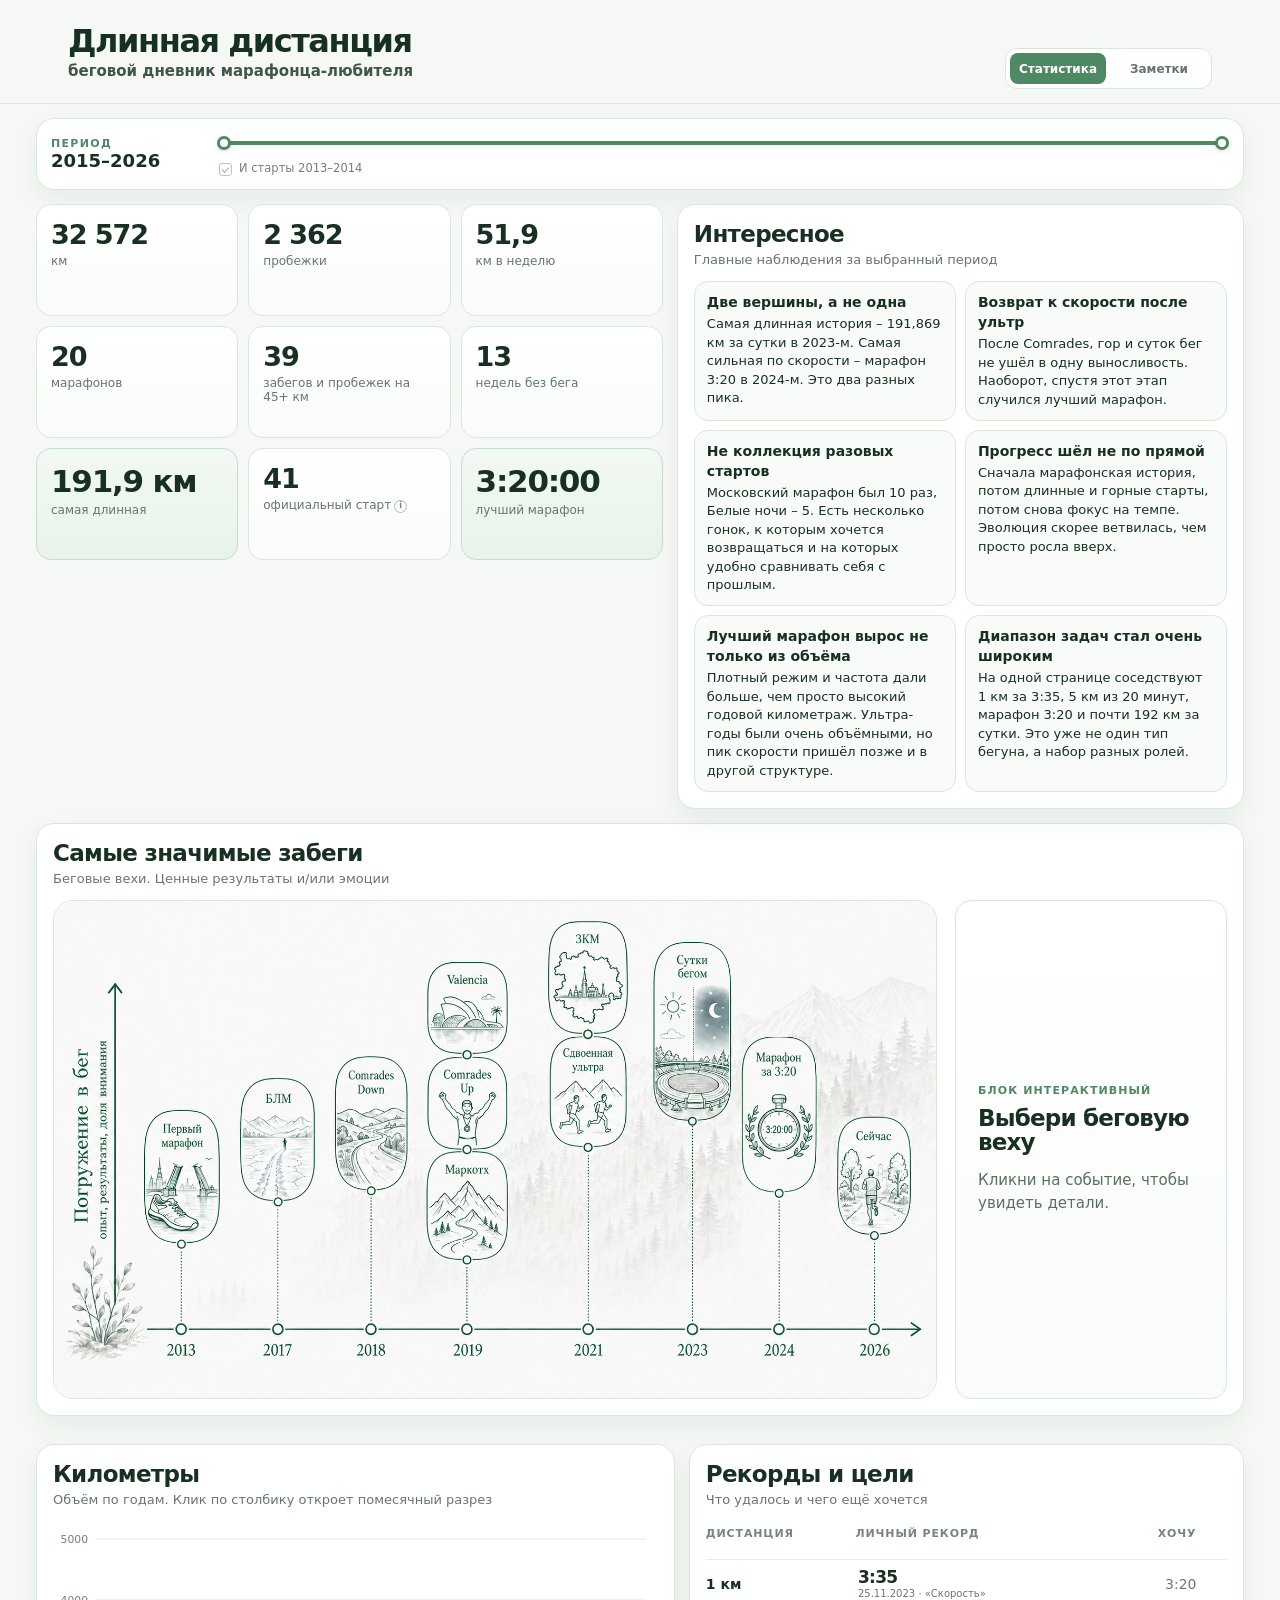
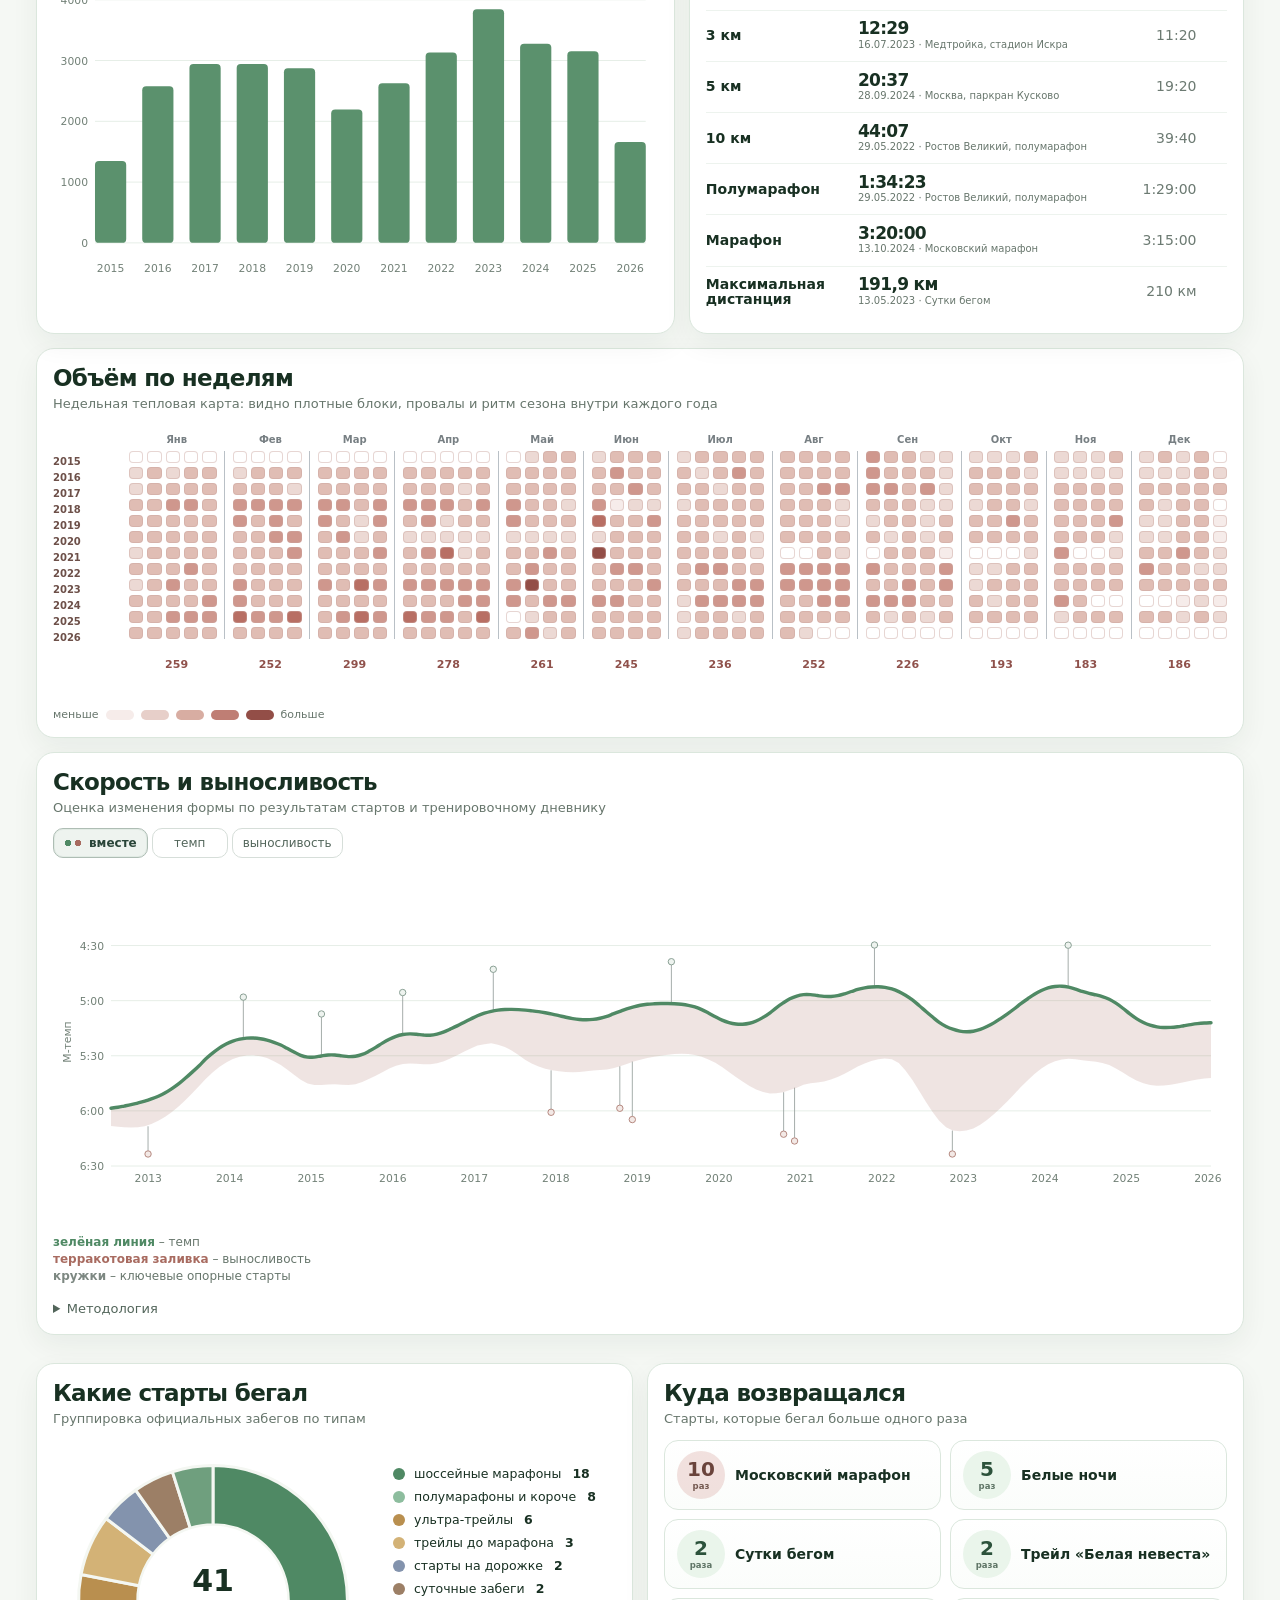
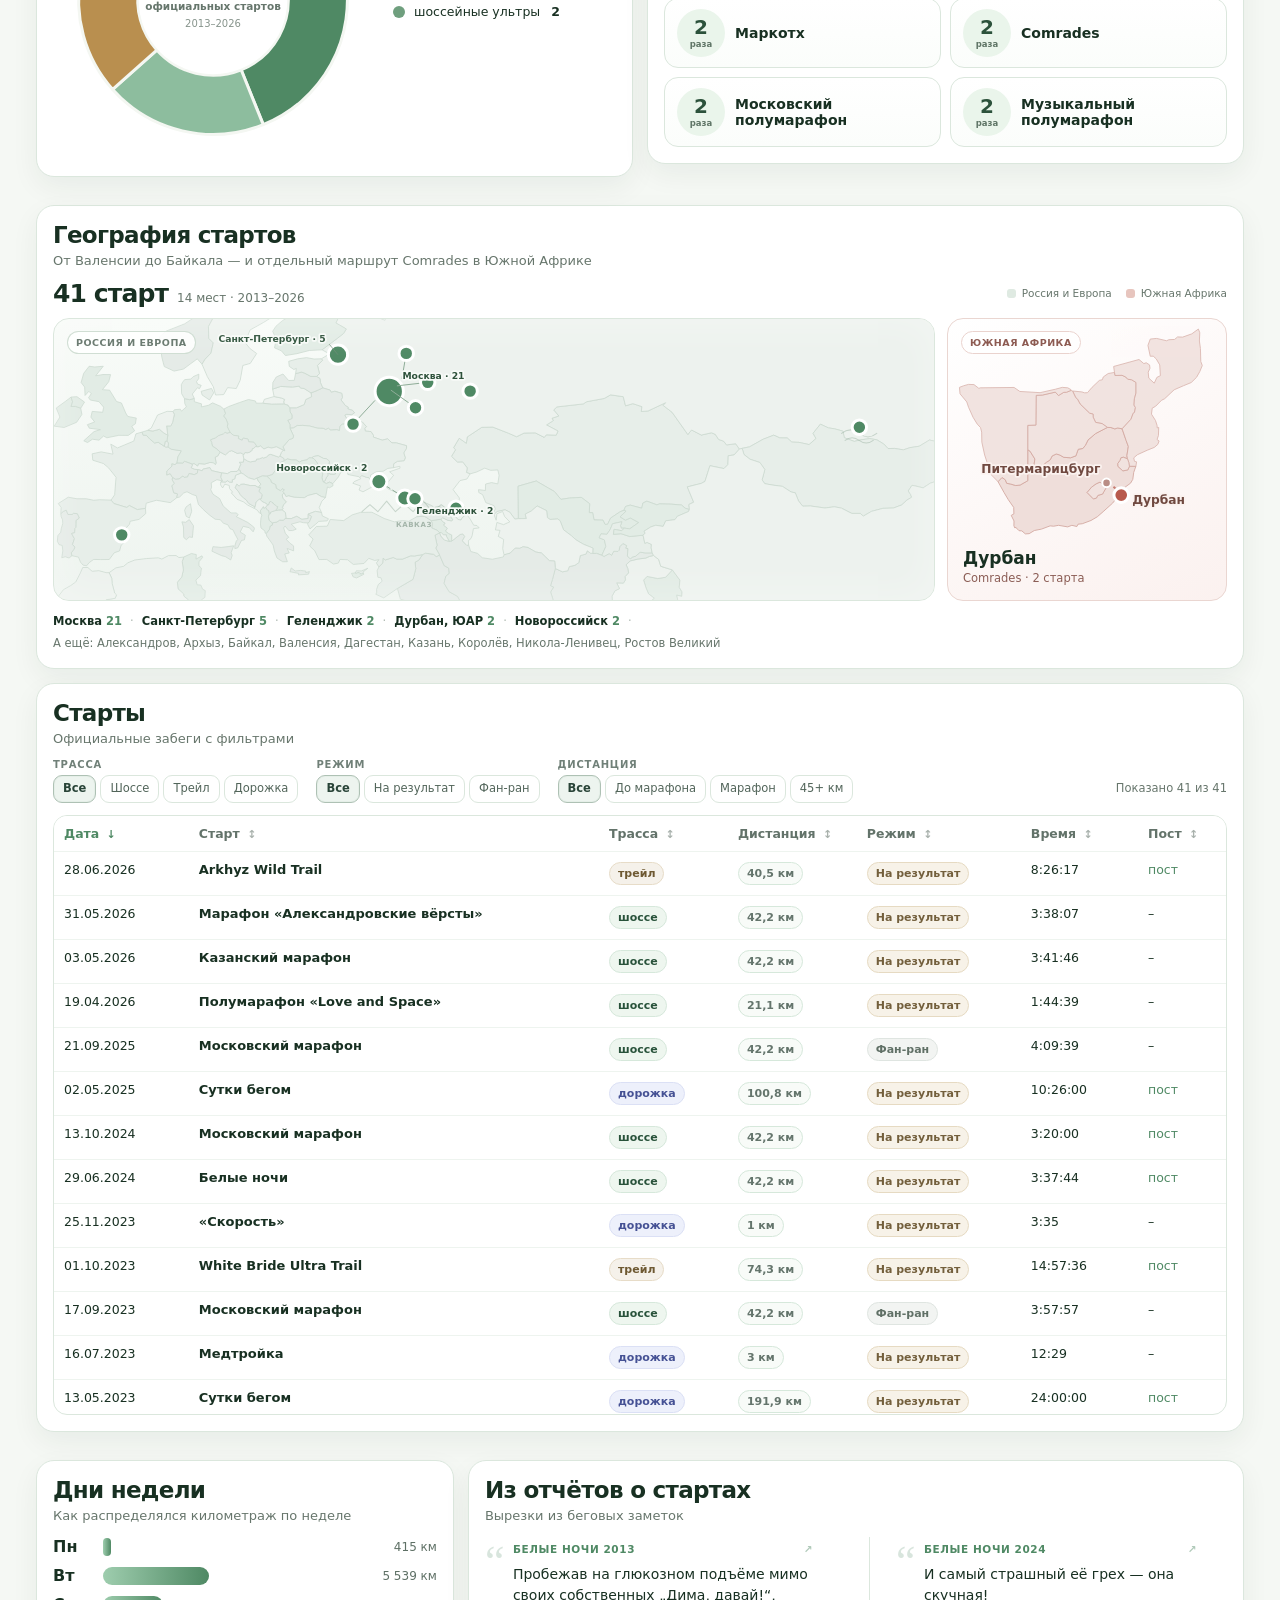
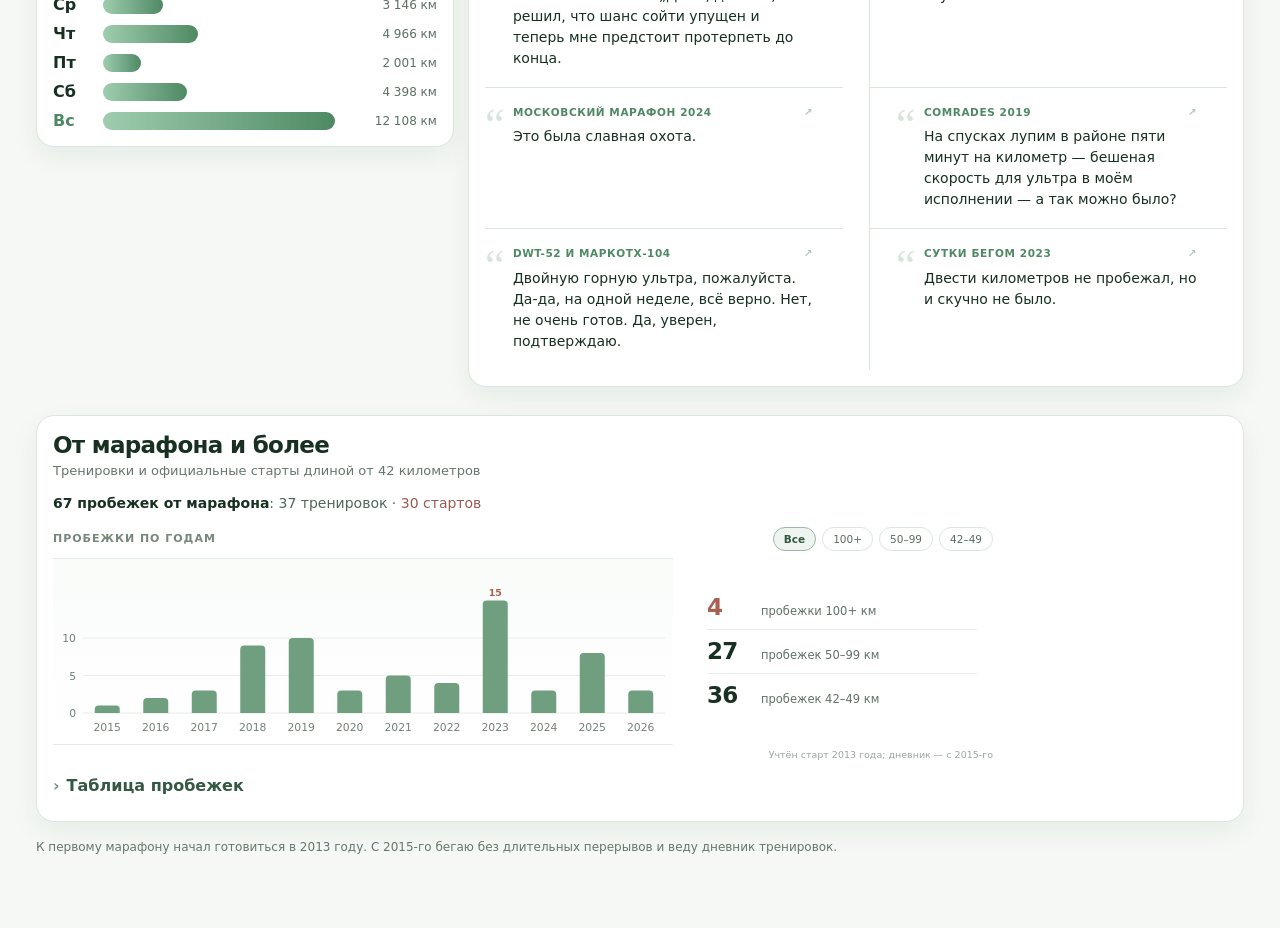
==== commit 31a97229: "Match dashboard mobile masthead grid" ====
--- a/index.html
+++ b/index.html
@@ -178,8 +178,7 @@
 .site-heading{min-width:0}.site-kicker{display:block;margin-bottom:4px;color:var(--g);font-size:10px;font-weight:800;letter-spacing:.13em;text-transform:uppercase}
 .site-brand{display:block;width:fit-content;color:inherit;text-decoration:none}.site-brand:hover{text-decoration:none}.site-brand b{display:block;font-size:32px;font-weight:700;line-height:1;letter-spacing:-.045em}.site-brand small{display:block;margin-top:5px;color:#405649;font-size:15px;font-weight:600;line-height:1.3}
 .site-tabs{align-self:end;display:flex;height:41px;gap:5px;padding:4px;border:1px solid var(--line);border-radius:12px;background:#fff}.site-tabs a,.site-tabs span{display:flex;align-items:center;justify-content:center;width:96px;height:31px;padding:0 12px;border-radius:8px;color:var(--muted);font-size:12px;font-weight:700;line-height:1;text-align:center;text-decoration:none}.site-tabs a:hover{color:#31543e;background:var(--g3);text-decoration:none}.site-tabs .active{background:var(--g);color:#fff}
-@media(max-width:980px){.site-masthead{height:112px}}
-@media(max-width:640px){.site-masthead{grid-template-columns:1fr;gap:9px;padding:12px 14px 10px;text-align:center}.site-heading{justify-self:center}.site-kicker{display:none}.site-brand b{font-size:22px;font-weight:700;letter-spacing:-.03em}.site-brand small{margin-top:4px;font-size:11px;font-weight:600;white-space:nowrap}.site-tabs{align-self:center;justify-self:center}.site-tabs a,.site-tabs span{padding:0 11px;font-size:11px}}
+@media(max-width:980px){.site-masthead{height:112px;grid-template-columns:48px minmax(0,1fr) 48px;grid-template-rows:56px 42px;gap:0;padding:4px 10px 8px}.site-heading{grid-column:2;grid-row:1;justify-self:center;text-align:center}.site-kicker{display:none}.site-brand{justify-self:center}.site-brand b{font-size:22px;font-weight:700;letter-spacing:-.03em}.site-brand small{margin-top:4px;font-size:11px;font-weight:600;white-space:nowrap}.site-tabs{grid-column:1/-1;grid-row:2;align-self:center;justify-self:center}.site-tabs a,.site-tabs span{padding:0 11px;font-size:11px}}
 @media(max-width:640px){.heatmatrix{--heat-row-size:22px;--heat-week-col:22px}.heatwrap{min-width:1582px}.heatyears{grid-auto-rows:var(--heat-row-size)}.heatcell{height:var(--heat-row-size)}.heatmonthly>div:first-child{position:sticky;z-index:4;left:0;align-self:stretch;background:#fff;box-shadow:4px 0 #fff}}
 </style>
 </head>
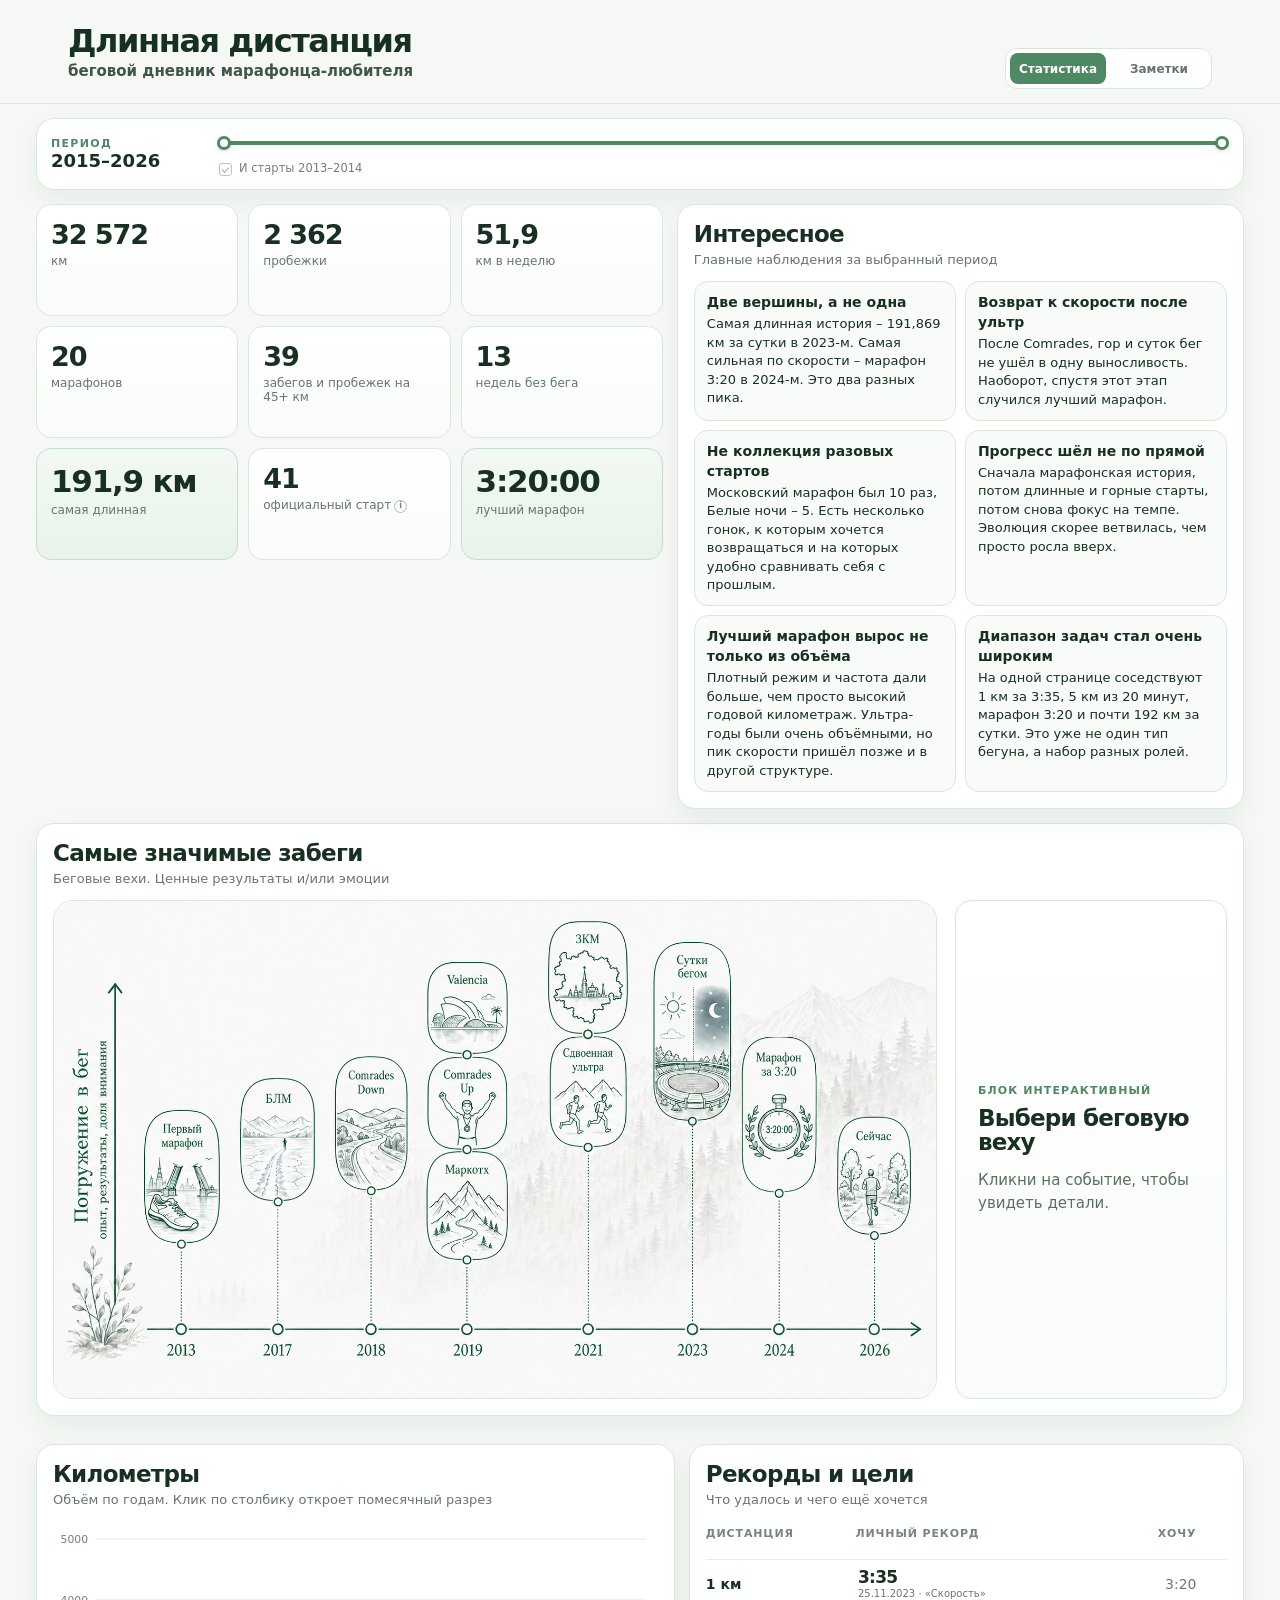
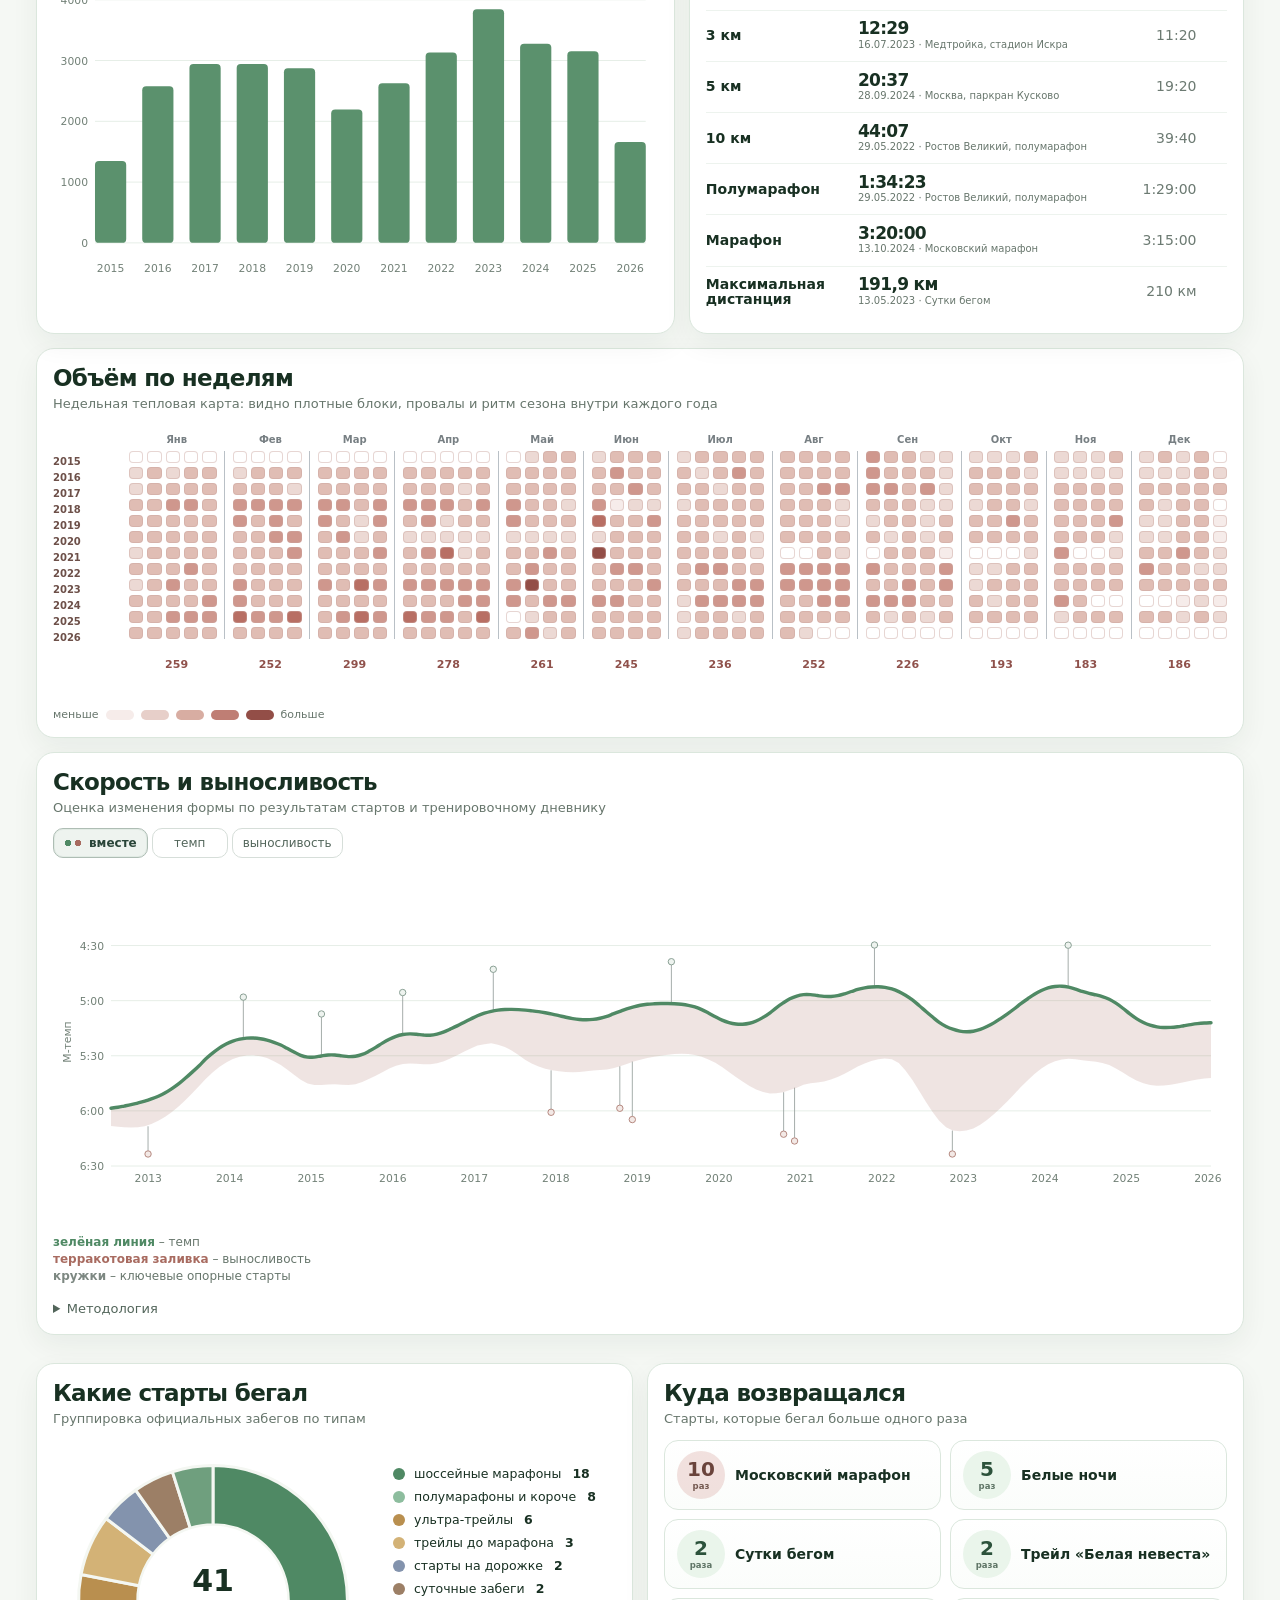
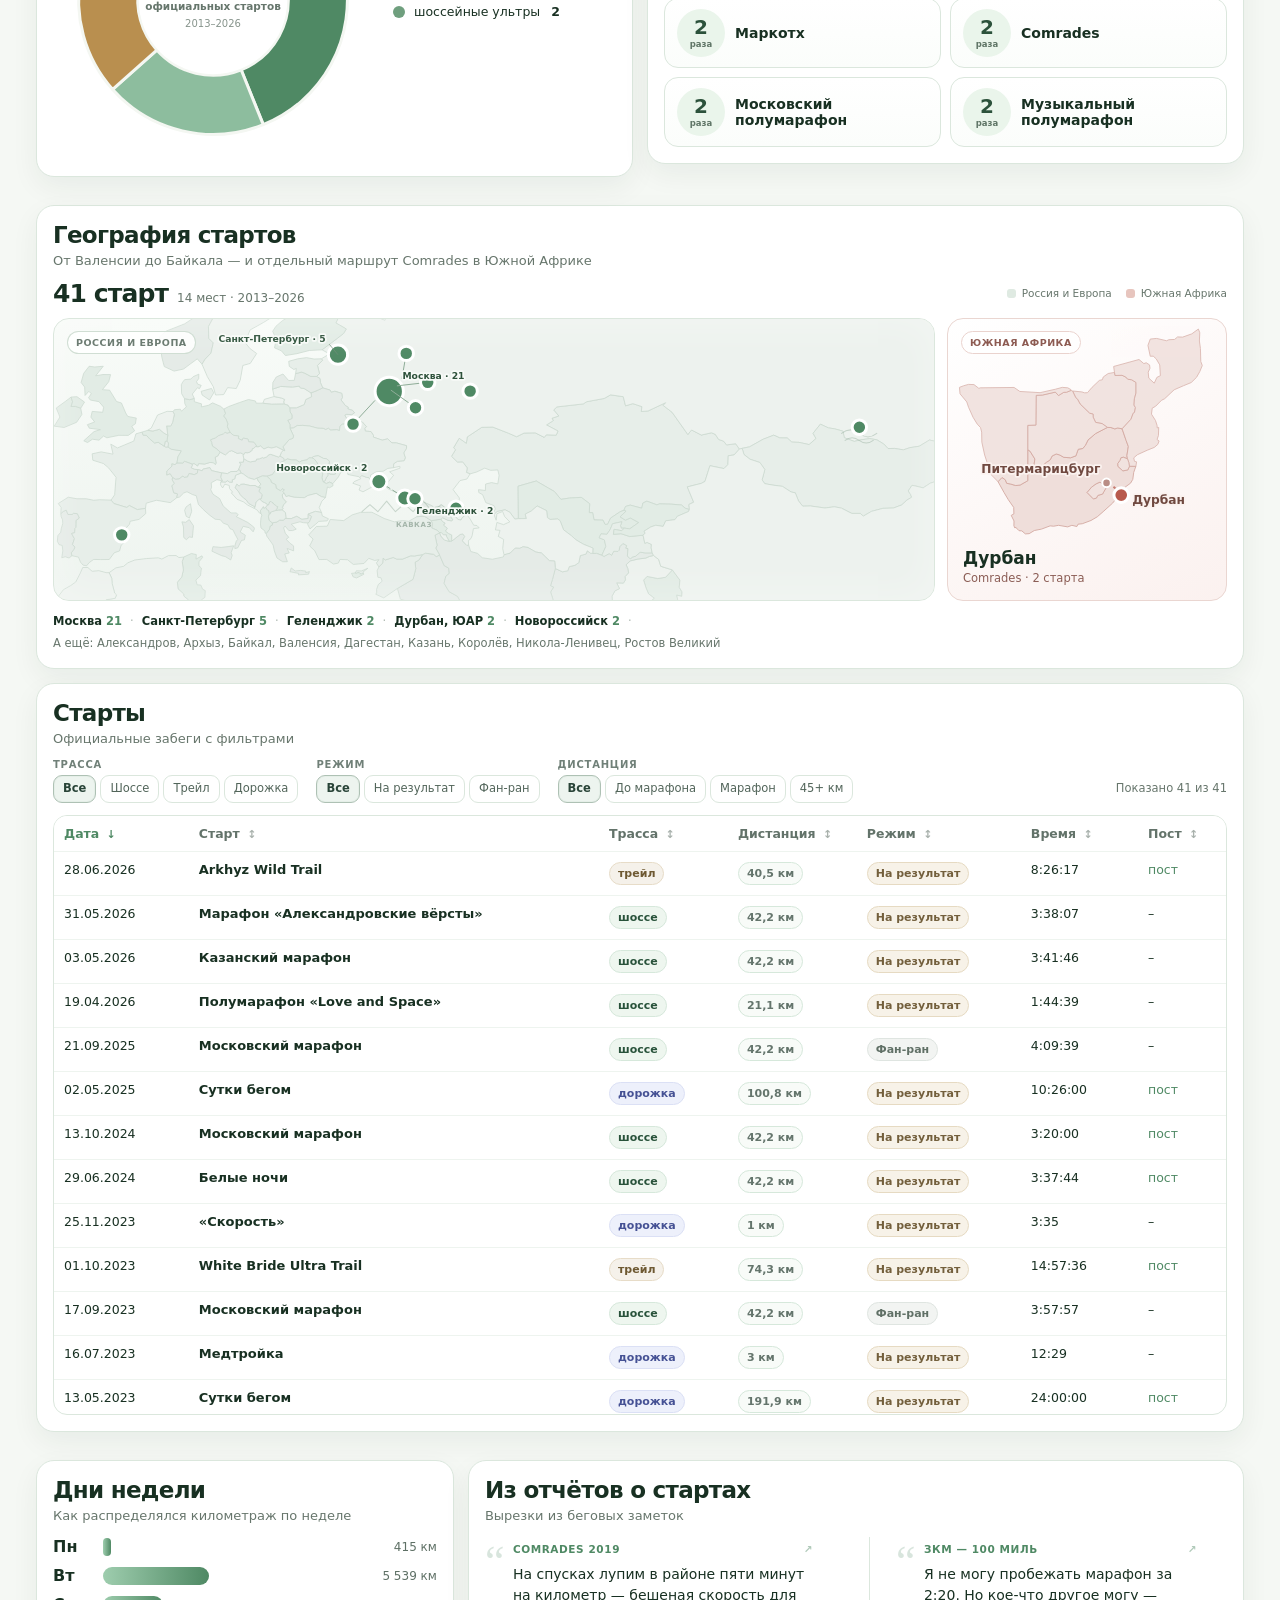
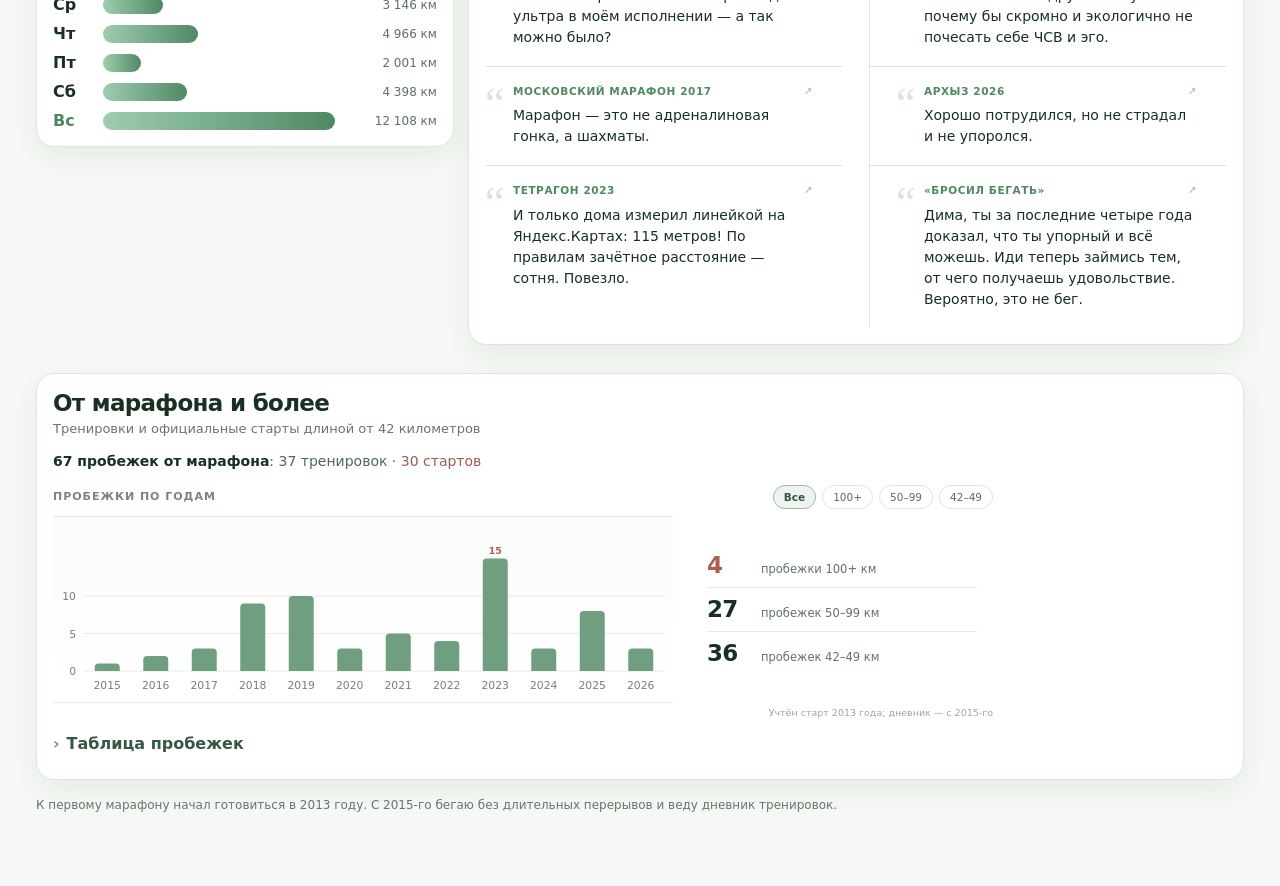
==== commit a623445e: "Fix mobile dashboard header vertical alignment" ====
--- a/index.html
+++ b/index.html
@@ -33,7 +33,7 @@
 @media (max-width:980px){.kpi-insights,.grid2,.mixgrid{grid-template-columns:1fr}.donutwrap{grid-template-columns:1fr}.mixlist{padding-top:0}.seriesgrid,.inj-grid{grid-template-columns:1fr 1fr}.geo-atlas{grid-template-columns:minmax(0,2.2fr) minmax(210px,1fr)}.geo-list{grid-template-columns:1fr 1fr;column-gap:18px}}
 @media (max-width:760px){.geo-atlas{grid-template-columns:1fr}.geo-sa-panel{grid-template-columns:minmax(150px,.8fr) 1fr;grid-template-rows:1fr;align-items:center}.geo-sa-map{height:170px}.geo-sa-copy{padding:30px 16px 16px 0}}
 @media (max-width:640px){.quote:nth-child(n){border-left:0;border-top:1px solid var(--line);padding:16px 30px 16px 0}.quote:first-child{border-top:0;padding-top:6px}.quote:nth-child(n)::before{left:0;top:13px}.quote:first-child::before{top:3px}}
-@media (max-width:640px){.wrap{padding:16px 12px 44px}.period-row{grid-template-columns:1fr}.kpis{grid-template-columns:1fr 1fr;gap:8px}.kpi{min-height:92px;padding:11px 12px}.kpi .v{font-size:24px}.kpi.featured .v{font-size:27px}.kpi .l{font-size:11px;line-height:1.3;margin-top:3px}.insights,.quotes{grid-template-columns:1fr}.insights{gap:8px}.ins{padding:10px 11px;font-size:12.5px;line-height:1.38}.ins b{font-size:13.5px}.mobile-hide{display:none}.goalrow{grid-template-columns:76px 1fr;gap:8px}.goal-best{grid-column:2/3}.goal-target{grid-column:2/3}.goal-pct{grid-column:2/3;text-align:left;font-size:14px}.milestone-canvas{height:410px;min-width:1020px}.seriesgrid,.inj-grid,.geo-list{grid-template-columns:1fr}.heatgrid{grid-template-columns:58px repeat(12,minmax(26px,1fr));gap:4px}.heatcell{height:22px}.race-filters,.long-filters{display:grid;gap:11px}.race-filter-options{flex-wrap:nowrap;overflow-x:auto;padding-bottom:2px}.race-filter-meta{margin-left:0;justify-content:space-between}.geo-summary-row{align-items:flex-start;flex-direction:column;gap:7px}.geo-total b{font-size:23px}.geo-map-key{display:none}.geo-map{min-height:210px}.geo-label{display:none}.geo-sa-panel{grid-template-columns:132px 1fr}.geo-sa-map{height:148px}.geo-sa-copy{padding:28px 12px 12px 0}.long-chart-head{align-items:flex-start;flex-direction:column;gap:7px}.long-chart-shell{padding:0}.long-chart{min-height:180px}.long-distance-row{align-items:flex-start;flex-direction:column;gap:7px}.long-distance-options{width:100%;flex-wrap:nowrap;overflow-x:auto;padding-bottom:2px}.long-dist-option{flex:0 0 auto}.long-lead{font-size:14px}.tablewrap,.heatmatrix{scrollbar-width:thin;scrollbar-color:#b9c8be transparent;box-shadow:inset -10px 0 10px -12px rgba(24,48,34,.5)}.heatyears{position:sticky;left:0;z-index:4;background:#fff;padding-right:4px}.race-table th:first-child,.race-table td:first-child,.long-table th:first-child,.long-table td:first-child{position:sticky;left:0;background:#fff}.race-table th:first-child,.long-table th:first-child{z-index:3}.race-table td:first-child,.long-table td:first-child{z-index:2}.weekday-quotes{gap:10px}.weekday-quotes>.card{margin:0}.weekday-quotes .quote{padding-top:13px;padding-bottom:13px}.weekday-quotes .quote blockquote{line-height:1.42}.milestone-detail-visual{min-height:0;padding:16px}.milestone-detail-visual h3{font-size:21px;margin-bottom:10px}.milestone-detail-visual .detail-meta{margin-bottom:10px}.milestone-detail-visual .detail-note-sub{margin-top:6px;line-height:1.42}.milestone-detail-visual .detail-links{margin-top:10px}}
+@media (max-width:640px){.wrap{padding:0 12px 44px}.period-row{grid-template-columns:1fr}.kpis{grid-template-columns:1fr 1fr;gap:8px}.kpi{min-height:92px;padding:11px 12px}.kpi .v{font-size:24px}.kpi.featured .v{font-size:27px}.kpi .l{font-size:11px;line-height:1.3;margin-top:3px}.insights,.quotes{grid-template-columns:1fr}.insights{gap:8px}.ins{padding:10px 11px;font-size:12.5px;line-height:1.38}.ins b{font-size:13.5px}.mobile-hide{display:none}.goalrow{grid-template-columns:76px 1fr;gap:8px}.goal-best{grid-column:2/3}.goal-target{grid-column:2/3}.goal-pct{grid-column:2/3;text-align:left;font-size:14px}.milestone-canvas{height:410px;min-width:1020px}.seriesgrid,.inj-grid,.geo-list{grid-template-columns:1fr}.heatgrid{grid-template-columns:58px repeat(12,minmax(26px,1fr));gap:4px}.heatcell{height:22px}.race-filters,.long-filters{display:grid;gap:11px}.race-filter-options{flex-wrap:nowrap;overflow-x:auto;padding-bottom:2px}.race-filter-meta{margin-left:0;justify-content:space-between}.geo-summary-row{align-items:flex-start;flex-direction:column;gap:7px}.geo-total b{font-size:23px}.geo-map-key{display:none}.geo-map{min-height:210px}.geo-label{display:none}.geo-sa-panel{grid-template-columns:132px 1fr}.geo-sa-map{height:148px}.geo-sa-copy{padding:28px 12px 12px 0}.long-chart-head{align-items:flex-start;flex-direction:column;gap:7px}.long-chart-shell{padding:0}.long-chart{min-height:180px}.long-distance-row{align-items:flex-start;flex-direction:column;gap:7px}.long-distance-options{width:100%;flex-wrap:nowrap;overflow-x:auto;padding-bottom:2px}.long-dist-option{flex:0 0 auto}.long-lead{font-size:14px}.tablewrap,.heatmatrix{scrollbar-width:thin;scrollbar-color:#b9c8be transparent;box-shadow:inset -10px 0 10px -12px rgba(24,48,34,.5)}.heatyears{position:sticky;left:0;z-index:4;background:#fff;padding-right:4px}.race-table th:first-child,.race-table td:first-child,.long-table th:first-child,.long-table td:first-child{position:sticky;left:0;background:#fff}.race-table th:first-child,.long-table th:first-child{z-index:3}.race-table td:first-child,.long-table td:first-child{z-index:2}.weekday-quotes{gap:10px}.weekday-quotes>.card{margin:0}.weekday-quotes .quote{padding-top:13px;padding-bottom:13px}.weekday-quotes .quote blockquote{line-height:1.42}.milestone-detail-visual{min-height:0;padding:16px}.milestone-detail-visual h3{font-size:21px;margin-bottom:10px}.milestone-detail-visual .detail-meta{margin-bottom:10px}.milestone-detail-visual .detail-note-sub{margin-top:6px;line-height:1.42}.milestone-detail-visual .detail-links{margin-top:10px}}
 
 .milestone-illustration-wrap{margin-top:10px}
 .milestone-illustration{background:#f7faf7;border:1px solid var(--line);border-radius:28px;padding:14px;overflow:hidden}
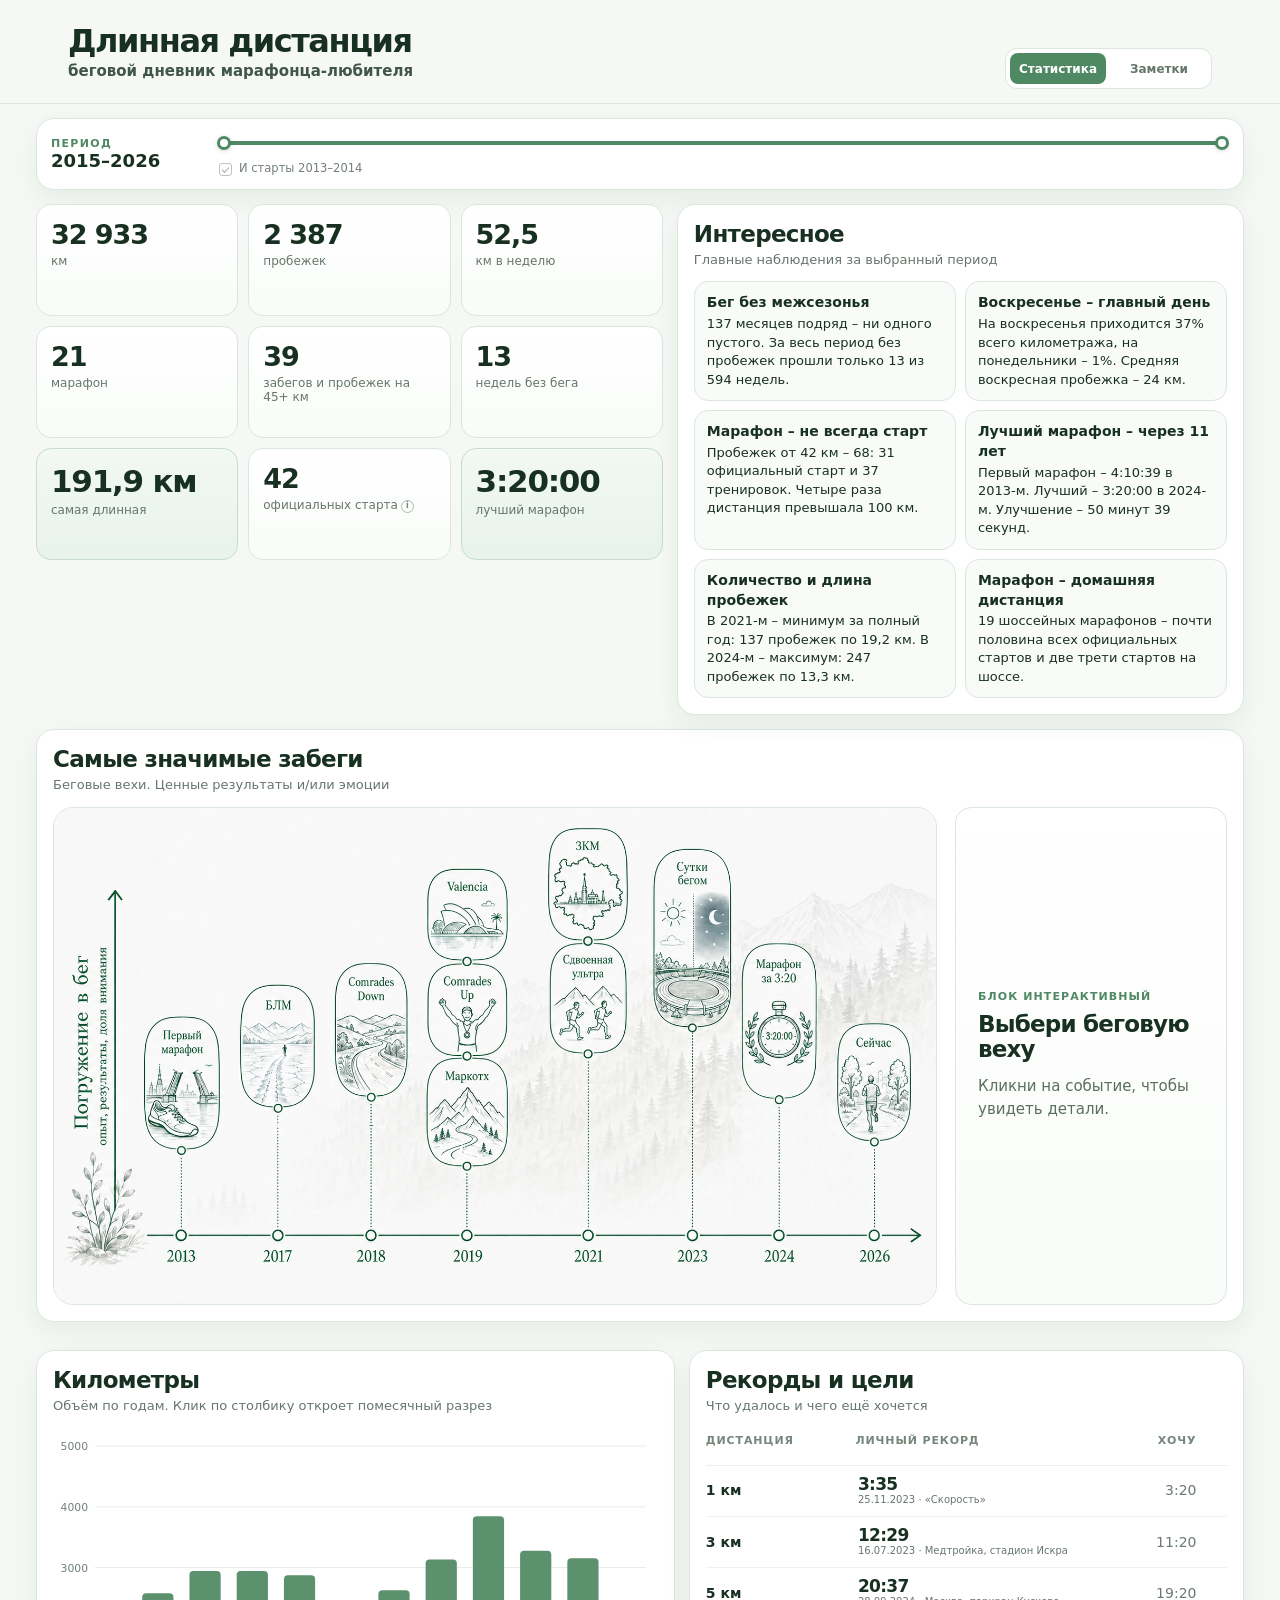
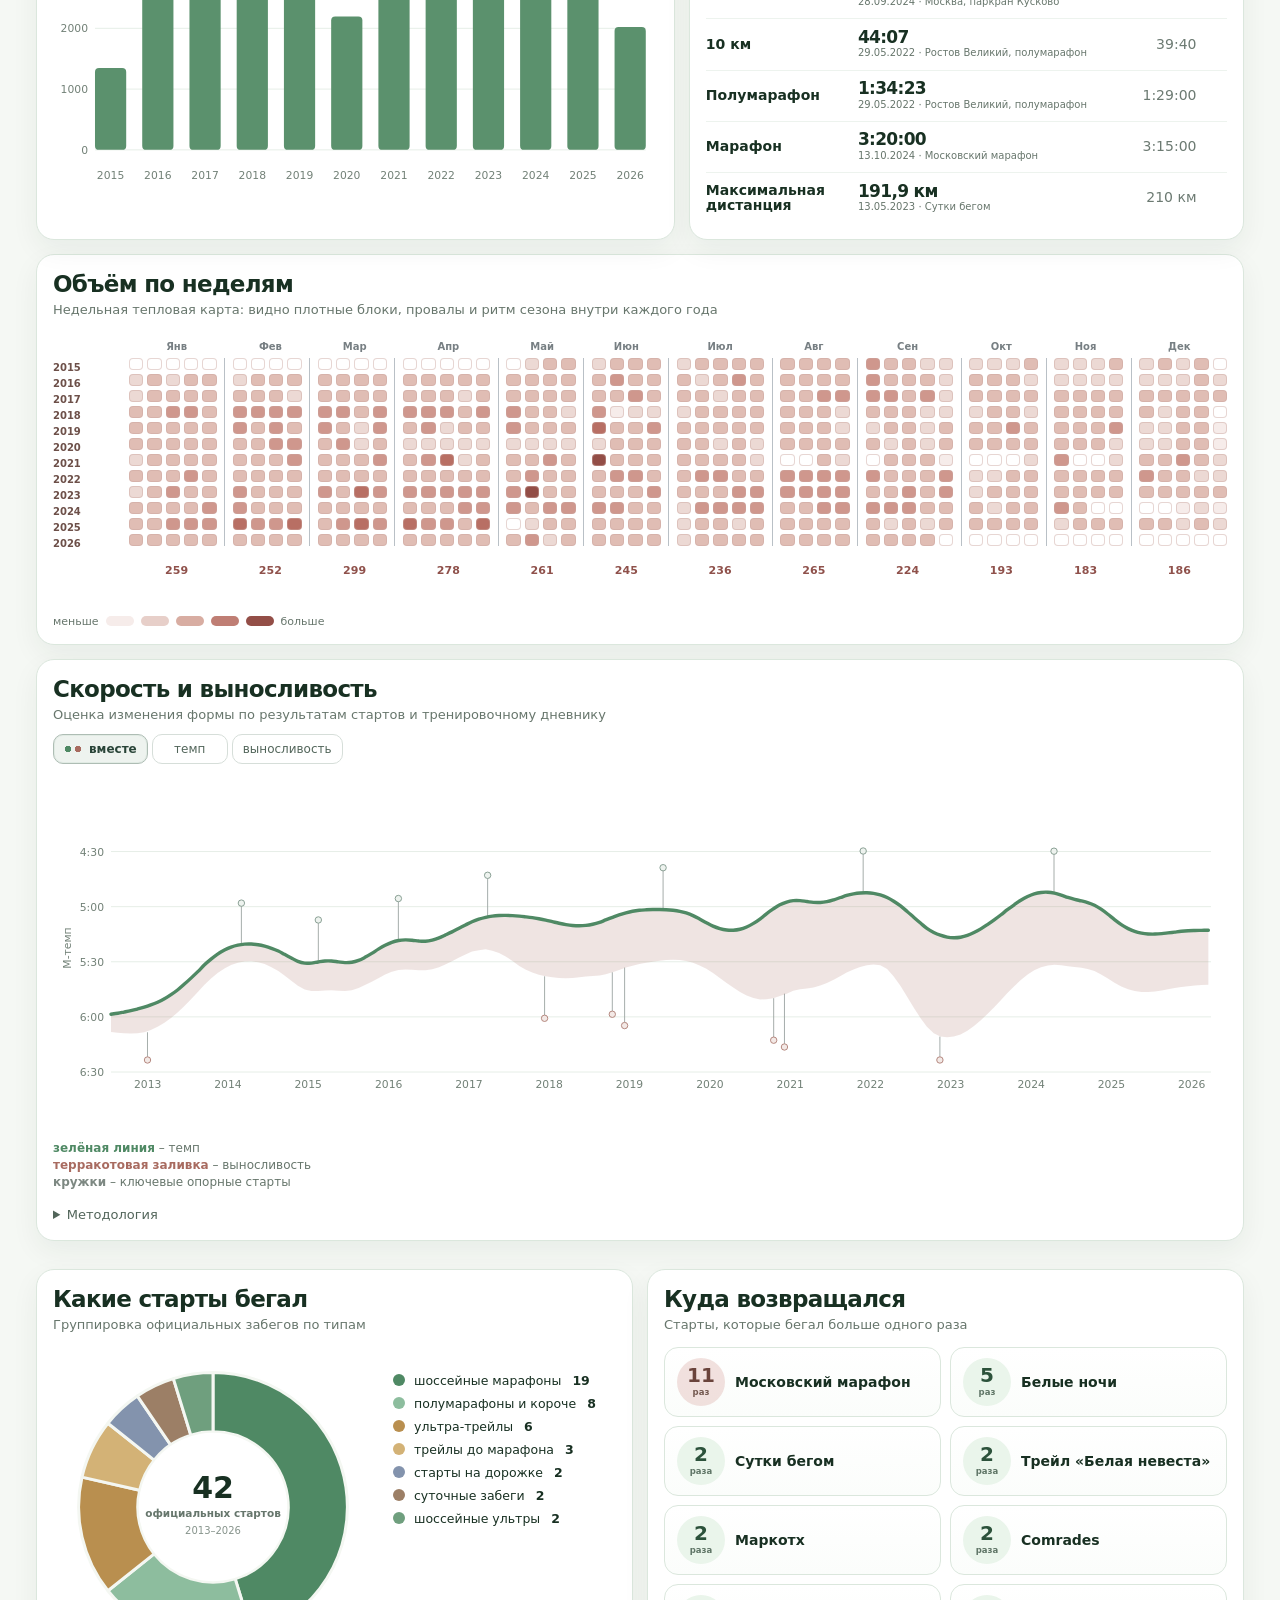
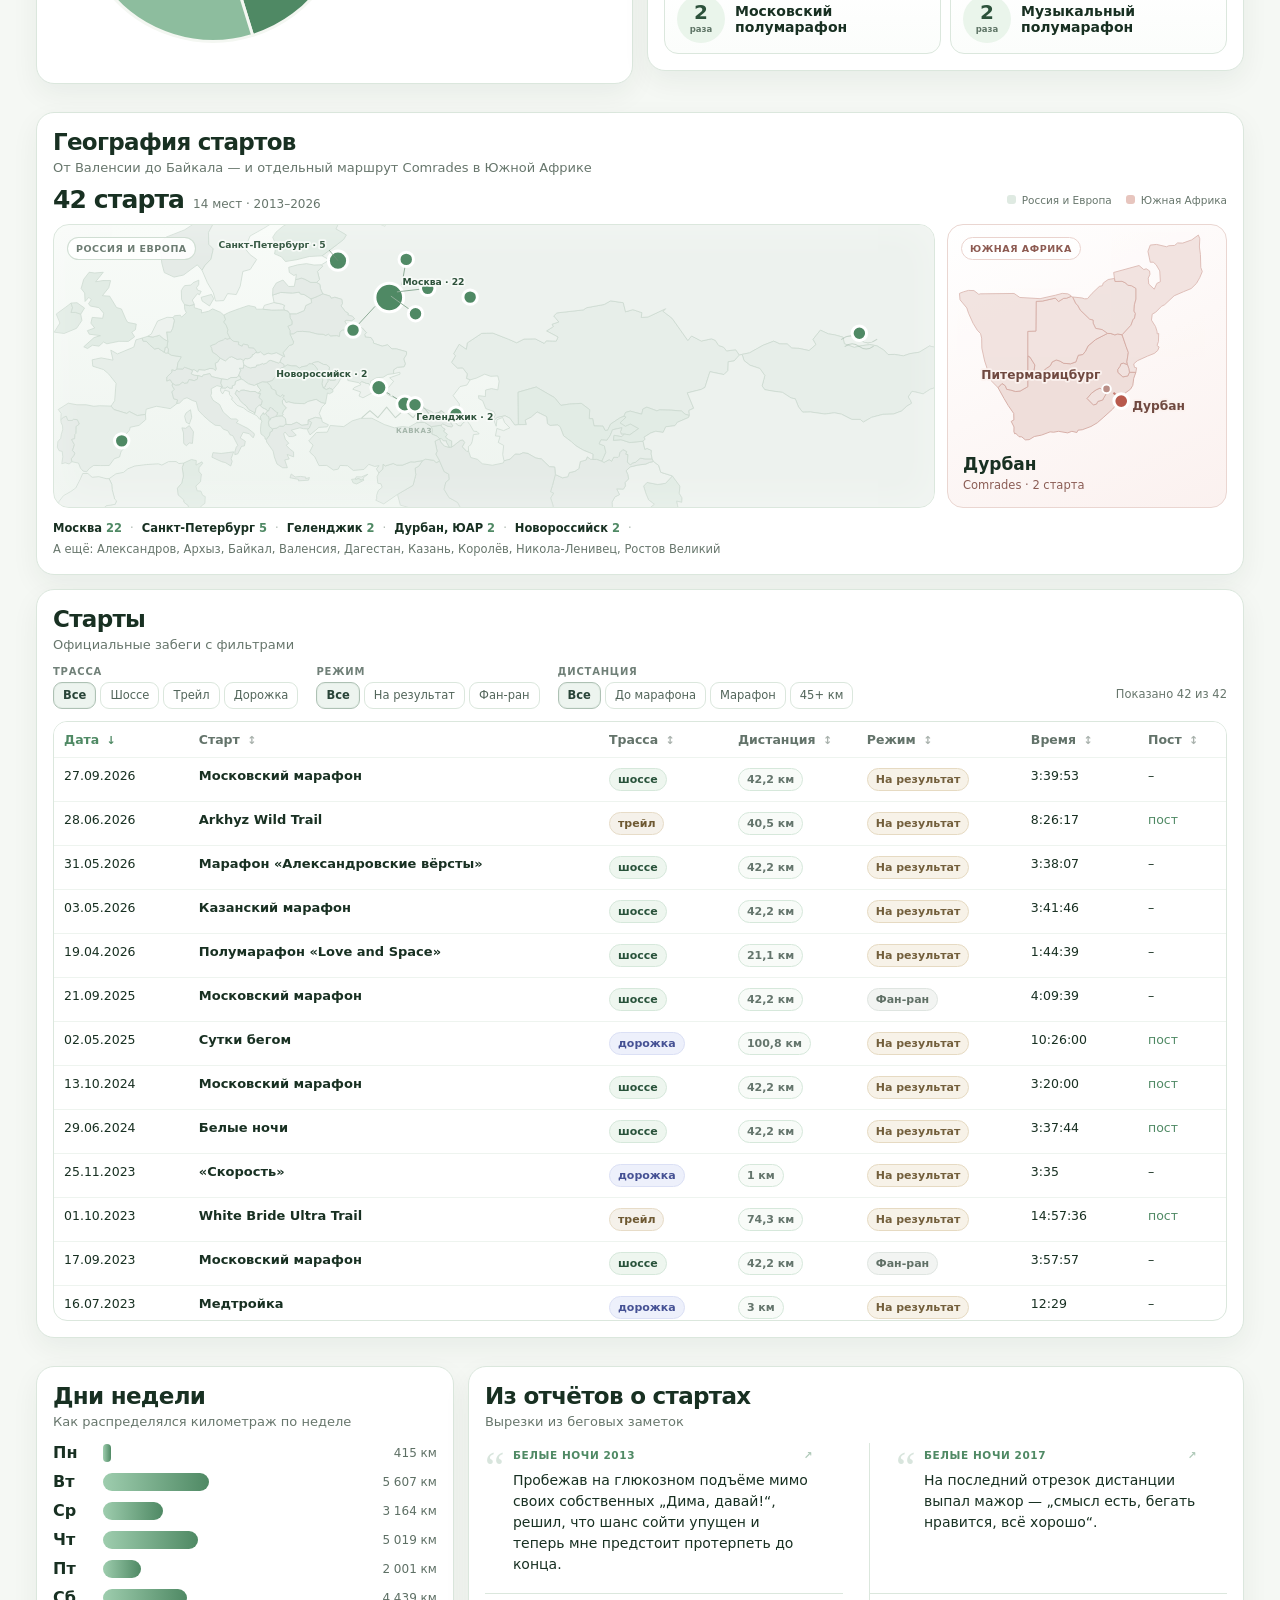
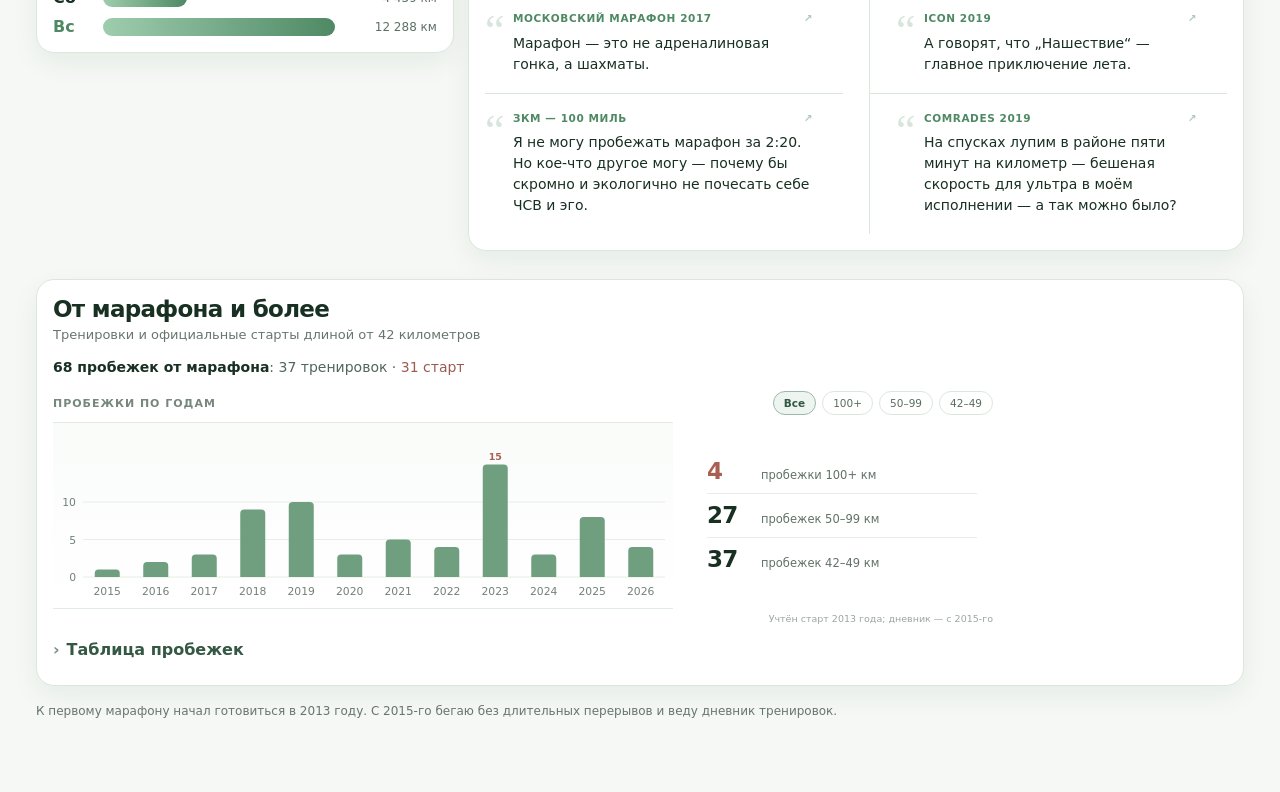
==== commit c8733faa: "Update running dashboard through Moscow Marathon 2026" ====
--- a/index.html
+++ b/index.html
@@ -243,7 +243,7 @@
 <p class="footer">К первому марафону начал готовиться в 2013 году. С 2015-го бегаю без длительных перерывов и веду дневник тренировок.</p>
 </main>
 <script>
-const DATA={"records":[{"date":"2015-05-13","year":2015,"distance":9,"pace_min":6.25,"duration_min":56,"hr":147,"content":"Кросс","comment":"","shoes":""},{"date":"2015-05-16","year":2015,"distance":15,"pace_min":6.283,"duration_min":94,"hr":148,"content":"Длинная","comment":"После 9 км - дискомфорт в левом колене 5 из 10)","shoes":""},{"date":"2015-05-18","year":2015,"distance":9,"pace_min":7.083,"duration_min":64,"hr":139,"content":"Кросс","comment":"Дискомфрт в левом колене 3 из 10 в самом конце тренировки","shoes":""},{"date":"2015-05-20","year":2015,"distance":7,"pace_min":null,"duration_min":null,"hr":null,"content":"Групповая. 3км разминка, СБУ, 3км заминка","comment":"Дискомфорт в колене 2 из 10 ближе к концу заняти","shoes":""},{"date":"2015-05-21","year":2015,"distance":5,"pace_min":7.183,"duration_min":36,"hr":134,"content":"Кросс","comment":"Колено - отлично, без дискомфорта","shoes":""},{"date":"2015-05-23","year":2015,"distance":15.5,"pace_min":7.117,"duration_min":111,"hr":136,"content":"Длинная","comment":"Максимальный дискомфорт по колену 4 из 10","shoes":""},{"date":"2015-05-25","year":2015,"distance":10,"pace_min":6.95,"duration_min":71,"hr":136,"content":"Кросс","comment":"","shoes":""},{"date":"2015-05-27","year":2015,"distance":10,"pace_min":null,"duration_min":90,"hr":147,"content":"Групповая. 2,5 разминка, 5 горок по 500, СБУ, 2,5 заминка.","comment":"","shoes":""},{"date":"2015-05-28","year":2015,"distance":6,"pace_min":7.117,"duration_min":45,"hr":135,"content":"Кросс","comment":"","shoes":""},{"date":"2015-05-30","year":2015,"distance":18,"pace_min":6.75,"duration_min":121,"hr":144,"content":"Длинная","comment":"Дискомфорт в колене 2 из 10. Устал прилично к концу тренировки","shoes":""},{"date":"2015-06-01","year":2015,"distance":9,"pace_min":6.883,"duration_min":62,"hr":140,"content":"Кросс","comment":"Разгрузочная неделя","shoes":""},{"date":"2015-06-03","year":2015,"distance":5,"pace_min":null,"duration_min":105,"hr":null,"content":"Групповая. 3км разменика, СФП, СБУ","comment":"","shoes":""},{"date":"2015-06-04","year":2015,"distance":6.5,"pace_min":6.933,"duration_min":45,"hr":132,"content":"Кросс","comment":"","shoes":""},{"date":"2015-06-06","year":2015,"distance":6.5,"pace_min":6.833,"duration_min":45,"hr":132,"content":"Кросс","comment":"","shoes":""},{"date":"2015-06-08","year":2015,"distance":7.5,"pace_min":7.333,"duration_min":55,"hr":129,"content":"Восстановительный кросс","comment":"","shoes":""},{"date":"2015-06-10","year":2015,"distance":10.5,"pace_min":null,"duration_min":105,"hr":null,"content":"Групповая.  Кросс + СБУ","comment":"","shoes":""},{"date":"2015-06-11","year":2015,"distance":11.5,"pace_min":6.233,"duration_min":72,"hr":148,"content":"2 разминка + 4*быстрый/медленный + 1,5 заминка","comment":"Быстрые: 4:30; 4:03; 4:18; 4:23 (HR=172). Медленные: 7:05; 7:30; 7:05; 7:00 (HR=147).","shoes":""},{"date":"2015-06-13","year":2015,"distance":17,"pace_min":7.05,"duration_min":119,"hr":137,"content":"Длинная","comment":"Самые комфортные: c 6 по 10. Последнией - довольно тяжело","shoes":""},{"date":"2015-06-15","year":2015,"distance":7.5,"pace_min":7.367,"duration_min":56,"hr":130,"content":"Восстановительный кросс","comment":"","shoes":""},{"date":"2015-06-17","year":2015,"distance":5,"pace_min":null,"duration_min":110,"hr":null,"content":"Групповая. Разминка, СФП, СБУ","comment":"","shoes":""},{"date":"2015-06-18","year":2015,"distance":12,"pace_min":6.383,"duration_min":77,"hr":147,"content":"2 разминка + 4*быстрый/медленный + 2 заминка","comment":"Быстрые: 4:01; 3:49; 4:24; 4:07 (HR=174). Медленные: 7:27; 7:22; 7:47; 6:54 (HR=148).","shoes":""},{"date":"2015-06-20","year":2015,"distance":19,"pace_min":6.833,"duration_min":130,"hr":135,"content":"Длинная","comment":"В районе 10-ого километра бежалось волшебно. Устал только ближе к концу самому","shoes":""},{"date":"2015-06-22","year":2015,"distance":8,"pace_min":7,"duration_min":55,"hr":128,"content":"Восстановительный кросс","comment":"","shoes":""},{"date":"2015-06-24","year":2015,"distance":8,"pace_min":null,"duration_min":110,"hr":null,"content":"Групповая. Разминка/заминка. 1300 на скорость и 2*200.","comment":"1300 метров за 05:06","shoes":""},{"date":"2015-06-25","year":2015,"distance":12,"pace_min":6.317,"duration_min":76,"hr":146,"content":"2 разминка + 4*быстрый/медленный + 2 заминка","comment":"Быстрые: 4:15; 4:07; 4:26; 4:26 (HR=170). Медленные: 7:39; 7:24; 7:04; 6:16 (HR=145).","shoes":""},{"date":"2015-06-27","year":2015,"distance":21.5,"pace_min":6.667,"duration_min":143,"hr":137,"content":"Длинная","comment":"Под ливнем: тяжелые кроссовки, но зато не жарко","shoes":""},{"date":"2015-06-29","year":2015,"distance":6.6,"pace_min":6.8,"duration_min":45,"hr":129,"content":"Восстановительный кросс","comment":"Разгрузочная неделя","shoes":""},{"date":"2015-07-01","year":2015,"distance":7,"pace_min":null,"duration_min":null,"hr":null,"content":"Групповая. 3 - разминка/заминка. СБУ. 8*(200 через 200)","comment":"Двести бегал в диапазоне от 30,08 до 32,8","shoes":""},{"date":"2015-07-04","year":2015,"distance":7,"pace_min":7.25,"duration_min":50,"hr":132,"content":"Восстановительный кросс","comment":"Очень жарко..","shoes":""},{"date":"2015-07-06","year":2015,"distance":7,"pace_min":7.167,"duration_min":50,"hr":129,"content":"Восстановительный кросс","comment":"","shoes":""},{"date":"2015-07-08","year":2015,"distance":7,"pace_min":null,"duration_min":120,"hr":130,"content":"Групповая. 4 размина/заминка. СФП, СБУ, пара горок","comment":"Быстрая горка (\"от начала до туалетов\") за 2:31","shoes":""},{"date":"2015-07-09","year":2015,"distance":9,"pace_min":6.367,"duration_min":57,"hr":144,"content":"3 разменика + 4 темп + 2 заминка","comment":"4 темповых: Время: 19:22. Темп: 5:00. Средний пульс: 164. Очень круто бежалось.","shoes":""},{"date":"2015-07-11","year":2015,"distance":21,"pace_min":6.983,"duration_min":146,"hr":134,"content":"Длинная","comment":"Комфортно, легко, здорово. Пил в процессе. Был легкий (1/10) дискомфорт в левом колене","shoes":""},{"date":"2015-07-13","year":2015,"distance":10.5,"pace_min":6.417,"duration_min":67,"hr":null,"content":"2,6 разминка + 10 по 400 через 200 + 2 заминка","comment":"Пульсометр дома забыл. Нога (микротравма) особо не мешеала. Норм.","shoes":""},{"date":"2015-07-14","year":2015,"distance":7,"pace_min":6.983,"duration_min":49,"hr":127,"content":"Восстановительный кросс","comment":"","shoes":""},{"date":"2015-07-15","year":2015,"distance":8,"pace_min":null,"duration_min":90,"hr":133,"content":"Групповая. Разминка/заминка, СБУ, 30 минут на тест ПАНО","comment":"","shoes":""},{"date":"2015-07-16","year":2015,"distance":10,"pace_min":6.133,"duration_min":63,"hr":146,"content":"3 разменика + 5 темп + 2 заминка","comment":"5 темповых: Время: 24:31. Темп: 4:54. Средний пульс: 168.","shoes":""},{"date":"2015-07-19","year":2015,"distance":21.5,"pace_min":5.867,"duration_min":126,"hr":141,"content":"Длинная на пульсе 140-145.","comment":"В Голландии, крутые условия.","shoes":""},{"date":"2015-07-21","year":2015,"distance":8,"pace_min":6.917,"duration_min":56,"hr":127,"content":"Восстановительный кросс","comment":"Голландия","shoes":""},{"date":"2015-07-22","year":2015,"distance":9,"pace_min":null,"duration_min":75,"hr":137,"content":"2 разминка. 10 по 200 через 200. 2+1 заминка (СФП между)","comment":"Голландия","shoes":""},{"date":"2015-07-23","year":2015,"distance":11,"pace_min":5.983,"duration_min":66,"hr":145,"content":"3 разменика + 6 темп + 2 заминка","comment":"6 темповых: Время: 28:01. Темп: 4:40. Средний пульс: 167. Голландия, крутые условия.","shoes":""},{"date":"2015-07-25","year":2015,"distance":11,"pace_min":6.467,"duration_min":70,"hr":131,"content":"Умеренный кросс","comment":"Бежалось очень легко и быстро. Тоже Голландия. Крутые условия.","shoes":""},{"date":"2015-07-27","year":2015,"distance":12,"pace_min":6.2,"duration_min":75,"hr":145,"content":"2 разминка + 5*(1 км быстро + 5 минут трусцы) + 2 заминка","comment":"Быстрые километры: 600 метров на 70% плюс 400 метроа на 95%","shoes":""},{"date":"2015-07-28","year":2015,"distance":10.5,"pace_min":6.067,"duration_min":63,"hr":144,"content":"Кросс","comment":"","shoes":""},{"date":"2015-07-29","year":2015,"distance":6,"pace_min":null,"duration_min":null,"hr":null,"content":"Групповая. Разминка. Ускорения. СБУ","comment":"Много выпрыгиваний… ух ноги.","shoes":""},{"date":"2015-07-30","year":2015,"distance":11.5,"pace_min":6.067,"duration_min":71,"hr":149,"content":"3 разменика + 6 темп + 2,5 заминка","comment":"6 темповых: Время: 29:42. Темп: 4:57. Средний пульс: 170. На забитых ногах после вчера.","shoes":""},{"date":"2015-08-01","year":2015,"distance":17,"pace_min":6.033,"duration_min":104,"hr":144,"content":"Длинный кросс","comment":"","shoes":""},{"date":"2015-08-03","year":2015,"distance":7,"pace_min":7,"duration_min":50,"hr":130,"content":"Восстановительный кросс","comment":"","shoes":""},{"date":"2015-08-05","year":2015,"distance":8,"pace_min":null,"duration_min":null,"hr":null,"content":"Групповая. Разминка/заминка, 3 ускорения по 800, СФП","comment":"","shoes":""},{"date":"2015-08-06","year":2015,"distance":11.5,"pace_min":5.8,"duration_min":67,"hr":152,"content":"2 разменика + 7 темп + 2,5 заминка","comment":"7 темповых: Время: 34:33. Темп: 4:56. Средний пульс: 168","shoes":""},{"date":"2015-08-07","year":2015,"distance":11.5,"pace_min":6.5,"duration_min":73,"hr":144,"content":"2 разменика + 10 по 400 через 400 + 1,5 заминка","comment":"","shoes":""},{"date":"2015-08-08","year":2015,"distance":16.5,"pace_min":6.583,"duration_min":110,"hr":146,"content":"Длинный кросс","comment":"Жарко и вторая тренировка за 12 часов - пульс высокий, скорость маленькая","shoes":""},{"date":"2015-08-10","year":2015,"distance":10,"pace_min":6.267,"duration_min":64,"hr":146,"content":"3 разменика + 5 темп + 2 заминка","comment":"5 темповых: Время: 24:39. Темп: 4:56. Средний пульс: 165.","shoes":""},{"date":"2015-08-11","year":2015,"distance":9.5,"pace_min":5.933,"duration_min":57,"hr":146,"content":"Умеренный кросс","comment":"","shoes":""},{"date":"2015-08-12","year":2015,"distance":6,"pace_min":null,"duration_min":null,"hr":null,"content":"Групповая.  Разминка/заминка + 15 раз по 100 через 100","comment":"Сто метров: 16-17 секунд. Лучшая сотня: 13,5 (все по 100 - 90% максимума)","shoes":""},{"date":"2015-08-13","year":2015,"distance":6,"pace_min":null,"duration_min":43,"hr":null,"content":"2 разминка, 5 по 100 через 2 минуты отдыха + 2 заминка","comment":"Все по с100 - 70% максимума. Всё болит после вчера","shoes":""},{"date":"2015-08-16","year":2015,"distance":22.2,"pace_min":null,"duration_min":110,"hr":null,"content":"Разминка + музыкальный полумарафон","comment":"21,1 - время: 1:43:04, темп: 4,53. Разминка: км + чуть-чуть СБУ + 2 по 30 ускорения + гимнстика","shoes":""},{"date":"2015-08-19","year":2015,"distance":7,"pace_min":null,"duration_min":null,"hr":null,"content":"Групповая. СБУ, кросс, ускорения","comment":"","shoes":""},{"date":"2015-08-20","year":2015,"distance":19,"pace_min":5.883,"duration_min":112,"hr":149,"content":"Длинный кросс","comment":"","shoes":""},{"date":"2015-08-23","year":2015,"distance":19,"pace_min":5.867,"duration_min":112,"hr":152,"content":"Длинный кросс","comment":"","shoes":""},{"date":"2015-08-24","year":2015,"distance":7,"pace_min":6.7,"duration_min":49,"hr":134,"content":"Восстановительный кросс","comment":"","shoes":""},{"date":"2015-08-26","year":2015,"distance":8.5,"pace_min":null,"duration_min":110,"hr":null,"content":"Групповая. СБУ, отрезки, кросс","comment":"","shoes":""},{"date":"2015-08-27","year":2015,"distance":14.5,"pace_min":5.583,"duration_min":81,"hr":142,"content":"2 разминка + 10 темп + 2,5 заминка","comment":"10 темповых: Время: 50:12. Темп: 5:01. Средний пульс: 163.","shoes":""},{"date":"2015-08-28","year":2015,"distance":14,"pace_min":6.55,"duration_min":90,"hr":142,"content":"2 разминка + 10*500/500 + 2 заминка","comment":"Быстрые 500 в среднем около 2 минут","shoes":""},{"date":"2015-08-30","year":2015,"distance":23,"pace_min":5.517,"duration_min":125,"hr":154,"content":"Длинный кросс","comment":"Гольяновский полумарафон + еще два","shoes":""},{"date":"2015-08-31","year":2015,"distance":7,"pace_min":6.883,"duration_min":48,"hr":132,"content":"Восстановительный кросс","comment":"","shoes":""},{"date":"2015-09-01","year":2015,"distance":9,"pace_min":5.917,"duration_min":53,"hr":149,"content":"2 разминка + 3*1,5 быстрых через 2мин трусцы + 2 заминка","comment":"","shoes":""},{"date":"2015-09-02","year":2015,"distance":10.5,"pace_min":6.617,"duration_min":70,"hr":149,"content":"Групповая. Длинный кросс, немного ОФП и СФП","comment":"","shoes":""},{"date":"2015-09-03","year":2015,"distance":16,"pace_min":5.517,"duration_min":88,"hr":154,"content":"2 разминка + 12 темп + 2 заминка","comment":"12 темповых: Время: 59:41. Темп: 4:58. Средний пульс: 163.","shoes":""},{"date":"2015-09-04","year":2015,"distance":12.5,"pace_min":6.167,"duration_min":78,"hr":145,"content":"2 разминка + 10*500 через 2мин трусцы + 2,5 заминка","comment":"Быстрые 500 в среднем около 2:10","shoes":""},{"date":"2015-09-06","year":2015,"distance":26,"pace_min":5.717,"duration_min":149,"hr":152,"content":"Длинный кросс","comment":"Гольяновский полумарафон + еще пять. История с икрами до пятого километра. Забиты были.","shoes":""},{"date":"2015-09-08","year":2015,"distance":12,"pace_min":5.883,"duration_min":71,"hr":157,"content":"2 разминка + 8 темп + 2 заминка","comment":"Забились икры между 2,5 и 5 темпа. 8 темповых: Время: 39:32. Темп: 4:57. Средний пульс: 171.","shoes":""},{"date":"2015-09-10","year":2015,"distance":7,"pace_min":6.717,"duration_min":47,"hr":136,"content":"Восстановительный кросс","comment":"Икры еще беспокоят, правая особоенно","shoes":""},{"date":"2015-09-11","year":2015,"distance":18,"pace_min":5.717,"duration_min":103,"hr":149,"content":"Длинный кросс","comment":"","shoes":""},{"date":"2015-09-13","year":2015,"distance":8,"pace_min":6.95,"duration_min":55,"hr":139,"content":"2,5 разминка, 8 по 100 + 3 заминка","comment":"","shoes":""},{"date":"2015-09-15","year":2015,"distance":9,"pace_min":5.783,"duration_min":53,"hr":151,"content":"3 разминка + 4 темп + 2 заминка","comment":"4 темповых: Время: 18:00. Темп: 4:30. Средний пульс: 173.","shoes":""},{"date":"2015-09-16","year":2015,"distance":7,"pace_min":null,"duration_min":null,"hr":null,"content":"Групповая. Разминка/заминка, СБУ, ускорения","comment":"","shoes":""},{"date":"2015-09-18","year":2015,"distance":4,"pace_min":6.3,"duration_min":25,"hr":null,"content":"4 километра трусцы, растяжка","comment":"","shoes":""},{"date":"2015-09-20","year":2015,"distance":42.2,"pace_min":6.15,"duration_min":262,"hr":null,"content":"Марафон.","comment":"Первые 15 по 5:10. Дальше херь какая-то и еле-еле к финишу","shoes":"20"},{"date":"2015-09-22","year":2015,"distance":6,"pace_min":6.7,"duration_min":42,"hr":130,"content":"Восстановительный кросс","comment":"","shoes":""},{"date":"2015-09-25","year":2015,"distance":8.5,"pace_min":6.25,"duration_min":53,"hr":136,"content":"Кросс","comment":"","shoes":""},{"date":"2015-09-26","year":2015,"distance":8,"pace_min":6.5,"duration_min":52,"hr":null,"content":"Кросс","comment":"","shoes":""},{"date":"2015-10-03","year":2015,"distance":14.5,"pace_min":5.8,"duration_min":84,"hr":149,"content":"7,5 кросс + 5 темп (park run) + 2 заминка","comment":"5 темп: Время: 23,14. Темп: 4:39. Средний пульс: 167.","shoes":""},{"date":"2015-10-05","year":2015,"distance":9,"pace_min":6.567,"duration_min":60,"hr":138,"content":"Кросс","comment":"","shoes":""},{"date":"2015-10-10","year":2015,"distance":22.2,"pace_min":5.533,"duration_min":122,"hr":162,"content":"Полумарафон со случйшно лишним километром","comment":"По пульсу данные не точные - съехал датчик на последних 8 км.","shoes":""},{"date":"2015-10-12","year":2015,"distance":9,"pace_min":7,"duration_min":64,"hr":134,"content":"Кросс","comment":"","shoes":""},{"date":"2015-10-14","year":2015,"distance":9,"pace_min":6.883,"duration_min":62,"hr":135,"content":"Кросс","comment":"","shoes":""},{"date":"2015-10-17","year":2015,"distance":16,"pace_min":6,"duration_min":95,"hr":null,"content":"Кросс","comment":"С Кириллом - было легко, разговаривали и т.п.","shoes":""},{"date":"2015-10-20","year":2015,"distance":9.5,"pace_min":6.5,"duration_min":62,"hr":142,"content":"Кросс","comment":"","shoes":""},{"date":"2015-10-22","year":2015,"distance":10,"pace_min":6.5,"duration_min":67,"hr":137,"content":"Кросс","comment":"","shoes":""},{"date":"2015-10-24","year":2015,"distance":14.5,"pace_min":5.717,"duration_min":84,"hr":151,"content":"7,5 кросс + 5 темп (park run) + 2 заминка","comment":"5 темп: Время: 23,39. Темп: 4:44. Средний пульс: 170.","shoes":""},{"date":"2015-10-27","year":2015,"distance":11,"pace_min":6.717,"duration_min":73,"hr":137,"content":"Кросс","comment":"","shoes":""},{"date":"2015-10-29","year":2015,"distance":11.5,"pace_min":6.55,"duration_min":75,"hr":141,"content":"Кросс","comment":"","shoes":""},{"date":"2015-10-31","year":2015,"distance":14,"pace_min":5.6,"duration_min":77,"hr":161,"content":"7 быстрый кросс + 5 темп (park run) + 2 заминка","comment":"5 темп: Время: 23,54. Темп: 4:47. Средний пульс: 176. Так себе из-за быстро-темповой разминки","shoes":""},{"date":"2015-11-03","year":2015,"distance":12.5,"pace_min":6.317,"duration_min":79,"hr":146,"content":"Кросс","comment":"","shoes":""},{"date":"2015-11-07","year":2015,"distance":18,"pace_min":6.25,"duration_min":113,"hr":148,"content":"Длинный кросс","comment":"","shoes":""},{"date":"2015-11-10","year":2015,"distance":12.5,"pace_min":6.8,"duration_min":85,"hr":135,"content":"Кросс","comment":"","shoes":""},{"date":"2015-11-12","year":2015,"distance":13,"pace_min":6.883,"duration_min":89,"hr":139,"content":"Кросс","comment":"","shoes":""},{"date":"2015-11-15","year":2015,"distance":7,"pace_min":5.983,"duration_min":42,"hr":155,"content":"Кросс","comment":"В Нижнем Новгороде","shoes":""},{"date":"2015-11-19","year":2015,"distance":14,"pace_min":6.783,"duration_min":95,"hr":138,"content":"Кросс","comment":"","shoes":""},{"date":"2015-11-21","year":2015,"distance":17,"pace_min":6.367,"duration_min":109,"hr":146,"content":"Длинный кросс","comment":"Чуть-чуть тяежлова-то, но норм","shoes":""},{"date":"2015-11-24","year":2015,"distance":11.5,"pace_min":7.283,"duration_min":84,"hr":139,"content":"Кросс","comment":"По не очень скользкому льду. Зато светло, как днём.","shoes":""},{"date":"2015-11-26","year":2015,"distance":12,"pace_min":6.383,"duration_min":85,"hr":145,"content":"Кросс + 3 километра случайного темпа в середине","comment":"Темп: 5:10, 4:37, 4:41 - не знал, что я так могу в это время года.","shoes":""},{"date":"2015-11-28","year":2015,"distance":14.5,"pace_min":6.417,"duration_min":93,"hr":147,"content":"Кросс","comment":"","shoes":""},{"date":"2015-12-01","year":2015,"distance":13,"pace_min":6.9,"duration_min":90,"hr":135,"content":"Кросс","comment":"","shoes":""},{"date":"2015-12-05","year":2015,"distance":16,"pace_min":6.533,"duration_min":105,"hr":144,"content":"Длинный кросс","comment":"","shoes":""},{"date":"2015-12-08","year":2015,"distance":13.5,"pace_min":6.517,"duration_min":88,"hr":140,"content":"Кросс","comment":"","shoes":""},{"date":"2015-12-10","year":2015,"distance":13.5,"pace_min":6.633,"duration_min":90,"hr":140,"content":"Кросс","comment":"","shoes":""},{"date":"2015-12-12","year":2015,"distance":17,"pace_min":5.95,"duration_min":101,"hr":155,"content":"Длинный кросс","comment":"","shoes":""},{"date":"2015-12-16","year":2015,"distance":11.5,"pace_min":6.467,"duration_min":76,"hr":143,"content":"Кросс","comment":"Пурга и метель - огонь","shoes":""},{"date":"2015-12-17","year":2015,"distance":9.5,"pace_min":6.667,"duration_min":62,"hr":144,"content":"Кросс","comment":"","shoes":""},{"date":"2015-12-19","year":2015,"distance":9.5,"pace_min":6.217,"duration_min":58,"hr":null,"content":"Кросс","comment":"Забен дедов морозов","shoes":""},{"date":"2015-12-22","year":2015,"distance":13.5,"pace_min":7.267,"duration_min":97,"hr":149,"content":"Кросс","comment":"Странное сочетание скорости и пульса","shoes":""},{"date":"2015-12-26","year":2015,"distance":18,"pace_min":6.483,"duration_min":117,"hr":149,"content":"Длинный кросс","comment":"Что-то с пульсом вторую тренировку подряд не то - высокий.. Завтра побегу медленно","shoes":""},{"date":"2015-12-27","year":2015,"distance":11.5,"pace_min":6.95,"duration_min":82,"hr":143,"content":"Кросс","comment":"Корректный пуль - ХЗ. Сокрее всего в районе с 137 - тупит и сползает датчик","shoes":""},{"date":"2016-01-01","year":2016,"distance":15.5,"pace_min":5.9,"duration_min":91,"hr":null,"content":"Кросс","comment":"По шоссе от села Покровское по направлению к Угличу и обратно. Тепмература: -20","shoes":""},{"date":"2016-01-03","year":2016,"distance":14,"pace_min":6.767,"duration_min":96,"hr":null,"content":"Кросс","comment":"","shoes":""},{"date":"2016-01-05","year":2016,"distance":14.5,"pace_min":6.683,"duration_min":96,"hr":null,"content":"Кросс","comment":"","shoes":""},{"date":"2016-01-08","year":2016,"distance":16,"pace_min":6.233,"duration_min":100,"hr":null,"content":"Кросс","comment":"Видимо, бежал немного быстрее, чем стоило. Самочувствие - норм.","shoes":""},{"date":"2016-01-10","year":2016,"distance":14.5,"pace_min":6.25,"duration_min":90,"hr":null,"content":"Кросс","comment":"Тяжелова-то немного. Надо приглядывать за темпом и сбавить секунд на 15","shoes":""},{"date":"2016-01-12","year":2016,"distance":11.5,"pace_min":7.033,"duration_min":81,"hr":null,"content":"Кросс","comment":"По-спартански: ветер в лицо, пурга, снега по половину щиколотки.","shoes":""},{"date":"2016-01-16","year":2016,"distance":21,"pace_min":6.617,"duration_min":139,"hr":null,"content":"Длинная","comment":"Перввая половинка в году. Темп: 7:10 --> 6:10","shoes":""},{"date":"2016-01-19","year":2016,"distance":14.5,"pace_min":6.6,"duration_min":96,"hr":null,"content":"Кросс","comment":"","shoes":""},{"date":"2016-01-21","year":2016,"distance":14.5,"pace_min":6.9,"duration_min":98,"hr":null,"content":"Кросс","comment":"","shoes":""},{"date":"2016-01-24","year":2016,"distance":15.5,"pace_min":6.333,"duration_min":99,"hr":null,"content":"Кросс","comment":"","shoes":""},{"date":"2016-01-26","year":2016,"distance":14.5,"pace_min":6.9,"duration_min":100,"hr":null,"content":"Кросс","comment":"","shoes":""},{"date":"2016-01-28","year":2016,"distance":15,"pace_min":7.25,"duration_min":110,"hr":null,"content":"Кросс по плохой повернхности","comment":"Под ногами леди и неудобный снег. И, вероятно, реальные показатели: 15,5 км, 7:05 темп","shoes":""},{"date":"2016-01-31","year":2016,"distance":18.5,"pace_min":6.833,"duration_min":127,"hr":null,"content":"1 + 2,5 лёд/снег + 12 + 2 лёд/снег + 1","comment":"Темп на 12 нормальных километрах в районе 06:20","shoes":""},{"date":"2016-02-03","year":2016,"distance":11.5,"pace_min":7.4,"duration_min":85,"hr":null,"content":"1 + 2 лёд + 5,5 + 2 лёд + 1","comment":"Темп на 5,5 нормальных километрах в районе 06:35","shoes":""},{"date":"2016-02-06","year":2016,"distance":7.5,"pace_min":8.367,"duration_min":63,"hr":null,"content":"Еле-бег","comment":"Осторожный бег, чтобы колени восстановились.","shoes":""},{"date":"2016-02-07","year":2016,"distance":12,"pace_min":7.75,"duration_min":92,"hr":null,"content":"Тихий кросс","comment":"Чуть-чуть поживее, чем наконуне. Колени немного побаливали до","shoes":""},{"date":"2016-02-09","year":2016,"distance":11,"pace_min":8.3,"duration_min":91,"hr":null,"content":"Еле-бег","comment":"Колени побаливают ингда днем, чувствуются послебега. Во время еле-бега - всё отлично","shoes":""},{"date":"2016-02-10","year":2016,"distance":12,"pace_min":6.9,"duration_min":83,"hr":null,"content":"Почти обычный кросс","comment":"При нормальной скорости колоени тоже ок. Днем опять побаливали при ходьбе","shoes":""},{"date":"2016-02-11","year":2016,"distance":13,"pace_min":6.983,"duration_min":91,"hr":null,"content":"Почти обычный кросс","comment":"На пятом километре при темпе 6:20 начало болеть колено, сбавил.","shoes":""},{"date":"2016-02-13","year":2016,"distance":15.5,"pace_min":6.383,"duration_min":98,"hr":null,"content":"Почти длинная (относительно недели)","comment":"Колени - норм.","shoes":""},{"date":"2016-02-16","year":2016,"distance":5,"pace_min":8,"duration_min":36,"hr":null,"content":"Говно-бег (. Очень скользко и тело болит","comment":"Болит все тело после футбола","shoes":""},{"date":"2016-02-18","year":2016,"distance":19,"pace_min":6.667,"duration_min":126,"hr":null,"content":"Длинная!","comment":"По ощущениям - немного перебегал. + микротравма в левом бедре на внутренней стороне.","shoes":""},{"date":"2016-02-20","year":2016,"distance":8.5,"pace_min":6.433,"duration_min":55,"hr":null,"content":"Кросс","comment":"Тяжелова-то было. Но норм, побегал.","shoes":""},{"date":"2016-02-21","year":2016,"distance":16,"pace_min":6.333,"duration_min":101,"hr":null,"content":"Кросс. Темп - бодрый.","comment":"Колено левое ненмого болело до тренировки. Во время и после - норм. Бедр - норм.","shoes":""},{"date":"2016-02-23","year":2016,"distance":16,"pace_min":6.333,"duration_min":102,"hr":null,"content":"Кросс","comment":"Сначала было тяжелова-то. Потом разошелся - всё отл.","shoes":""},{"date":"2016-02-25","year":2016,"distance":16,"pace_min":6.733,"duration_min":107,"hr":null,"content":"Кросс","comment":"","shoes":""},{"date":"2016-02-28","year":2016,"distance":21,"pace_min":6.033,"duration_min":127,"hr":null,"content":"Длинная!","comment":"Хоршо зашло. По силам - ок. Колено - ок. Всё ок","shoes":""},{"date":"2016-03-01","year":2016,"distance":12.5,"pace_min":6.5,"duration_min":81,"hr":null,"content":"Кросс","comment":"","shoes":""},{"date":"2016-03-03","year":2016,"distance":12.5,"pace_min":6.867,"duration_min":86,"hr":null,"content":"Кросс","comment":"","shoes":""},{"date":"2016-03-05","year":2016,"distance":16,"pace_min":6.367,"duration_min":102,"hr":null,"content":"Кросс","comment":"","shoes":""},{"date":"2016-03-10","year":2016,"distance":16,"pace_min":6.5,"duration_min":104,"hr":null,"content":"Кросс","comment":"","shoes":""},{"date":"2016-03-11","year":2016,"distance":17,"pace_min":6.567,"duration_min":112,"hr":null,"content":"Кросс","comment":"","shoes":""},{"date":"2016-03-13","year":2016,"distance":24.5,"pace_min":6.05,"duration_min":148,"hr":null,"content":"Длинная","comment":"Вдвоем с Кириллом - хорошо пошло. Устал очень даже не сильно.","shoes":""},{"date":"2016-03-15","year":2016,"distance":12,"pace_min":6.817,"duration_min":81,"hr":null,"content":"Кросс","comment":"","shoes":""},{"date":"2016-03-17","year":2016,"distance":16,"pace_min":6.717,"duration_min":108,"hr":null,"content":"Кросс","comment":"","shoes":""},{"date":"2016-03-19","year":2016,"distance":22.5,"pace_min":6.183,"duration_min":138,"hr":null,"content":"Длинная","comment":"","shoes":""},{"date":"2016-03-20","year":2016,"distance":10.5,"pace_min":6.4,"duration_min":68,"hr":null,"content":"Кросс","comment":"","shoes":""},{"date":"2016-03-22","year":2016,"distance":16,"pace_min":6.35,"duration_min":102,"hr":null,"content":"Кросс","comment":"","shoes":""},{"date":"2016-03-24","year":2016,"distance":16.5,"pace_min":6.367,"duration_min":104,"hr":null,"content":"Кросс","comment":"","shoes":""},{"date":"2016-03-26","year":2016,"distance":8.5,"pace_min":6.75,"duration_min":57,"hr":null,"content":"Восстановительный бег","comment":"","shoes":""},{"date":"2016-03-27","year":2016,"distance":25.5,"pace_min":6.2,"duration_min":159,"hr":null,"content":"Длинная","comment":"Непросто. После десятого почти всё выбегал из шести минут","shoes":""},{"date":"2016-03-29","year":2016,"distance":7,"pace_min":7.433,"duration_min":52,"hr":null,"content":"Восстановительный бег","comment":"","shoes":""},{"date":"2016-03-30","year":2016,"distance":12,"pace_min":null,"duration_min":95,"hr":144,"content":"Групповая. Раз/зам, СБУ и мини-ускорения в горку","comment":"","shoes":""},{"date":"2016-03-31","year":2016,"distance":10,"pace_min":7.183,"duration_min":73,"hr":148,"content":"Кросс","comment":"Скорее всего, данные о пульсе не верны - криво показывал.","shoes":""},{"date":"2016-04-03","year":2016,"distance":18,"pace_min":6.183,"duration_min":112,"hr":null,"content":"Длинная","comment":"","shoes":""},{"date":"2016-04-05","year":2016,"distance":12.5,"pace_min":6.5,"duration_min":81,"hr":149,"content":"Раз/зам - 7,5. 6*(3' по 70-80% через 2' свободного)","comment":"Темп быстрых: 5:04, 5:12, 5:16, 4:17, 4:37, 4:46","shoes":""},{"date":"2016-04-06","year":2016,"distance":10.5,"pace_min":6.7,"duration_min":70,"hr":150,"content":"Групповая. Раз/зам + 4 круга (ОФП + кросс с горкой)","comment":"","shoes":""},{"date":"2016-04-08","year":2016,"distance":15.5,"pace_min":6.05,"duration_min":99,"hr":152,"content":"Раз/зам - 7,5. 2*(4 темпа через 3' свободного)","comment":"Первый четыре темпа: 20:29, 05:07, 166. Вторые: 20:05, 05:01, 174. Тяжело","shoes":""},{"date":"2016-04-10","year":2016,"distance":23.5,"pace_min":6.05,"duration_min":142,"hr":null,"content":"Длинная","comment":"Опять что-то тяжело. Не смерть как, но устал. Первый раз в летней обуви.","shoes":""},{"date":"2016-04-12","year":2016,"distance":11.5,"pace_min":6.25,"duration_min":73,"hr":140,"content":"Кросс с темпом 6:15 (В задании было 8-10 км)","comment":"Привыкаю занового к летним кроссовкам. Мозоли есть и побаливает свод","shoes":""},{"date":"2016-04-13","year":2016,"distance":11.5,"pace_min":5.917,"duration_min":69,"hr":150,"content":"Групповая. Раз/зам, темп 6, СБУ","comment":"Шесть темп: 29:11, 4:52, 168","shoes":""},{"date":"2016-04-15","year":2016,"distance":11,"pace_min":6,"duration_min":66,"hr":147,"content":"Раз/зам. 3*(1 темп через 3' свободного)","comment":"Темпы: 04:59 / 165 , 04:38 / 167 , 04:22 / 165. Первый в гоку, третий с горки.","shoes":""},{"date":"2016-04-16","year":2016,"distance":8.5,"pace_min":6.317,"duration_min":54,"hr":null,"content":"Восстановительный бег","comment":"","shoes":""},{"date":"2016-04-17","year":2016,"distance":18,"pace_min":6.033,"duration_min":109,"hr":null,"content":"Длинная","comment":"","shoes":""},{"date":"2016-04-19","year":2016,"distance":12,"pace_min":6.667,"duration_min":80,"hr":null,"content":"Кросс","comment":"Странно, что так медленно получилось. Бежал вроде бы вполне себе…","shoes":""},{"date":"2016-04-20","year":2016,"distance":12.5,"pace_min":5.767,"duration_min":72,"hr":154,"content":"Групповая. Раз/зам, темп 7, СБУ","comment":"Семь темп: 34:43, 4:58, 164","shoes":""},{"date":"2016-04-22","year":2016,"distance":11.5,"pace_min":5.983,"duration_min":69,"hr":null,"content":"Кросс","comment":"","shoes":""},{"date":"2016-04-23","year":2016,"distance":8,"pace_min":6.833,"duration_min":55,"hr":null,"content":"Восстановительный бег","comment":"","shoes":""},{"date":"2016-04-24","year":2016,"distance":20,"pace_min":5.8,"duration_min":116,"hr":null,"content":"Длинная","comment":"Довольно быстро получилось: после восьмого по 5:30-5:40","shoes":""},{"date":"2016-04-27","year":2016,"distance":14,"pace_min":5.583,"duration_min":79,"hr":148,"content":"Персональная с Димой. Раз/зам, темп 8","comment":"Восемь темп: 39:21, 4:55, 163","shoes":""},{"date":"2016-04-28","year":2016,"distance":9,"pace_min":6.95,"duration_min":62,"hr":null,"content":"Восстановительный кросс","comment":"Тяжелова-то шло","shoes":""},{"date":"2016-04-29","year":2016,"distance":12,"pace_min":6.067,"duration_min":73,"hr":null,"content":"Кросс","comment":"","shoes":""},{"date":"2016-04-30","year":2016,"distance":21,"pace_min":6.267,"duration_min":131,"hr":null,"content":"Длинная","comment":"Зашла тяжело. То ли жарко, то ли накопилась усталость и пора разгрузиться","shoes":""},{"date":"2016-05-03","year":2016,"distance":8,"pace_min":6.167,"duration_min":49,"hr":null,"content":"Кросс","comment":"Начало восстановительной недели","shoes":""},{"date":"2016-05-04","year":2016,"distance":13,"pace_min":5.95,"duration_min":78,"hr":null,"content":"Раз/зам. 4*(1 темп через 800 свободного)","comment":"Четыре темп: 04:50, 04:34, 04:19, 03:58","shoes":""},{"date":"2016-05-07","year":2016,"distance":8,"pace_min":6.667,"duration_min":54,"hr":null,"content":"Восстановительный бег","comment":"","shoes":""},{"date":"2016-05-08","year":2016,"distance":17.5,"pace_min":5.983,"duration_min":104,"hr":null,"content":"Полудлинный кросс в легком темпе","comment":"Жарко на улице (первый раз). Было немного тяжело","shoes":""},{"date":"2016-05-10","year":2016,"distance":10.5,"pace_min":6.167,"duration_min":67,"hr":null,"content":"Кросс","comment":"","shoes":""},{"date":"2016-05-11","year":2016,"distance":9,"pace_min":6.367,"duration_min":57,"hr":null,"content":"Кросс","comment":"Включил отсебятину: 4 ускорения по 100 метров на 95%, отдых 900 метров между","shoes":""},{"date":"2016-05-12","year":2016,"distance":10,"pace_min":6.133,"duration_min":61,"hr":null,"content":"Раз/зам. 5 темп","comment":"Пять темп: 05:25, 05:23, 05:03, 05:09: 04:47","shoes":""},{"date":"2016-05-14","year":2016,"distance":5.5,"pace_min":6.3,"duration_min":35,"hr":null,"content":"Легкий кросс","comment":"","shoes":""},{"date":"2016-05-15","year":2016,"distance":22.5,"pace_min":5.083,"duration_min":113,"hr":null,"content":"Разминка + москвоский полумарафон","comment":"21,1 - время: 1:46:23, темп: 5,02. Разминка: км + чуть-чуть СБУ + 4 по 30 ускорения + гимнстика","shoes":""},{"date":"2016-05-17","year":2016,"distance":10,"pace_min":7.083,"duration_min":110,"hr":null,"content":"Восстановительный кросс","comment":"","shoes":""},{"date":"2016-05-18","year":2016,"distance":13.5,"pace_min":6.117,"duration_min":81,"hr":137,"content":"Групповая. Кросс","comment":"","shoes":""},{"date":"2016-05-20","year":2016,"distance":17,"pace_min":5.833,"duration_min":100,"hr":null,"content":"Условно длинная","comment":"","shoes":""},{"date":"2016-05-22","year":2016,"distance":11.5,"pace_min":5.833,"duration_min":67,"hr":null,"content":"Раз/зам + 40' по 05:30","comment":"","shoes":""},{"date":"2016-05-24","year":2016,"distance":12.5,"pace_min":5.833,"duration_min":74,"hr":146,"content":"Раз/зам + 50' по 05:30","comment":"Непросто было. Пришлось поднапрячься, но в целом ок.","shoes":""},{"date":"2016-05-25","year":2016,"distance":12,"pace_min":5.833,"duration_min":70,"hr":146,"content":"Групповая. Раз/зам + 5 темп + СБУ","comment":"Пять темп: 23:3, 4:43, 167","shoes":""},{"date":"2016-05-27","year":2016,"distance":13,"pace_min":5.7,"duration_min":74,"hr":null,"content":"Раз/зам + 50' по 05:30","comment":"Зашло лучше, чем во вторник. Часы уже не глючили. Бежалось быстрее.","shoes":""},{"date":"2016-05-28","year":2016,"distance":8.5,"pace_min":6.2,"duration_min":53,"hr":null,"content":"Восстановительный бег","comment":"","shoes":""},{"date":"2016-05-29","year":2016,"distance":25,"pace_min":5.9,"duration_min":147,"hr":null,"content":"Длинная","comment":"Непросто получилось. Было жарко. Но сделал!","shoes":""},{"date":"2016-05-31","year":2016,"distance":11.5,"pace_min":6,"duration_min":69,"hr":null,"content":"Кросс","comment":"Темп примерный - глючил GPS (","shoes":""},{"date":"2016-06-01","year":2016,"distance":15.5,"pace_min":5.583,"duration_min":87,"hr":144,"content":"Групповая. Кросс.","comment":"Хорошо зашло","shoes":""},{"date":"2016-06-03","year":2016,"distance":10.5,"pace_min":6.033,"duration_min":63,"hr":null,"content":"Раз/зам + 5*(1'темп 4:30 через 1'трусцы) + 4 по 5:30","comment":"","shoes":""},{"date":"2016-06-04","year":2016,"distance":8.5,"pace_min":6.2,"duration_min":53,"hr":null,"content":"Восстановительный бег","comment":"","shoes":""},{"date":"2016-06-05","year":2016,"distance":24.5,"pace_min":5.567,"duration_min":136,"hr":null,"content":"Длинная","comment":"Было прохладно. Хорошо зашла, приятно","shoes":""},{"date":"2016-06-07","year":2016,"distance":12.5,"pace_min":5.567,"duration_min":69,"hr":154,"content":"Групповая. Раз/зам + 8 темп + СБУ","comment":"Восемь темп: 38:33, 4:47, 169","shoes":""},{"date":"2016-06-09","year":2016,"distance":10,"pace_min":5.9,"duration_min":59,"hr":null,"content":"Раз/зам + 40' по ~5:20","comment":"","shoes":""},{"date":"2016-06-10","year":2016,"distance":15,"pace_min":5.833,"duration_min":68,"hr":null,"content":"Кросс + 4*(4'темп через 2' трусцы)","comment":"","shoes":""},{"date":"2016-06-11","year":2016,"distance":8,"pace_min":6.417,"duration_min":53,"hr":null,"content":"Восстановительный бег","comment":"","shoes":""},{"date":"2016-06-12","year":2016,"distance":28,"pace_min":5.717,"duration_min":160,"hr":null,"content":"Длинная","comment":"","shoes":""},{"date":"2016-06-14","year":2016,"distance":14,"pace_min":6.333,"duration_min":87,"hr":null,"content":"Групповая. Раз/зам + 6*(5'темп через 2'трусцы) + СБУ","comment":"Темп от 4:50 до 4:35","shoes":""},{"date":"2016-06-16","year":2016,"distance":9,"pace_min":5.783,"duration_min":53,"hr":null,"content":"Раз/зам + 5 по 5:30","comment":"","shoes":""},{"date":"2016-06-17","year":2016,"distance":10,"pace_min":5.6,"duration_min":56,"hr":null,"content":"Раз/зам + 7 по 5:10","comment":"По времени - полутемп. По ощущениям - темп. Устал, вспотел, непросто. Жара?","shoes":""},{"date":"2016-06-18","year":2016,"distance":8,"pace_min":6.533,"duration_min":53,"hr":null,"content":"Восстановительный бег","comment":"","shoes":""},{"date":"2016-06-19","year":2016,"distance":17.5,"pace_min":5.217,"duration_min":91,"hr":null,"content":"Условно длинная. Ускоренная.","comment":"Жарко, но зашло весьма хорошо. Неожиданно хорошо.","shoes":""},{"date":"2016-06-21","year":2016,"distance":11.5,"pace_min":6.717,"duration_min":78,"hr":137,"content":"Групповая. Раз/зам + 10*(1'ускорения через 1'трусцы)","comment":"Быстрые минуты были в темпе ~ 3:40. Пульс пиковый от 170 до 184","shoes":""},{"date":"2016-06-22","year":2016,"distance":9,"pace_min":5.733,"duration_min":52,"hr":null,"content":"Раз/зам + 6 по 05:21","comment":"","shoes":""},{"date":"2016-06-24","year":2016,"distance":9,"pace_min":5.833,"duration_min":53,"hr":null,"content":"Раз/зам + 6 по 05:23","comment":"","shoes":""},{"date":"2016-06-25","year":2016,"distance":8.5,"pace_min":5.533,"duration_min":47,"hr":null,"content":"Раз/зам + 5 темп","comment":"Вместо восстановительной зарядил Паркран за 23:20. Повелся на провокацию (","shoes":""},{"date":"2016-06-26","year":2016,"distance":12,"pace_min":5.65,"duration_min":67,"hr":null,"content":"Кросс","comment":"Жарко очень, но 9 рабочих км нормально вышли по 5:30","shoes":""},{"date":"2016-06-28","year":2016,"distance":9,"pace_min":6.85,"duration_min":59,"hr":123,"content":"Восстановительный бег","comment":"","shoes":""},{"date":"2016-06-30","year":2016,"distance":9,"pace_min":5.683,"duration_min":51,"hr":null,"content":"Кросс","comment":"","shoes":""},{"date":"2016-07-03","year":2016,"distance":42,"pace_min":6.2,"duration_min":262,"hr":null,"content":"Марафон за 4:22:19","comment":"31 градус и не облочка на небе. Первые 25 в темпе по 5:45. Дальше сильно сбавил.","shoes":""},{"date":"2016-07-06","year":2016,"distance":6.5,"pace_min":6.5,"duration_min":42,"hr":null,"content":"Восстановительный бег","comment":"","shoes":""},{"date":"2016-07-08","year":2016,"distance":7.5,"pace_min":null,"duration_min":45,"hr":null,"content":"Легкий кросс","comment":"","shoes":""},{"date":"2016-07-09","year":2016,"distance":9,"pace_min":6.1,"duration_min":55,"hr":null,"content":"Легкий кросс","comment":"","shoes":""},{"date":"2016-07-12","year":2016,"distance":11.5,"pace_min":6.167,"duration_min":69,"hr":140,"content":"Групповая. Раз/зам + 4*(4' быстых через 4'трусцы)","comment":"Быстрые отрезки в темпе по ~4:25","shoes":""},{"date":"2016-07-13","year":2016,"distance":9,"pace_min":6.083,"duration_min":55,"hr":null,"content":"Раз/зам + 30' по ~5:50","comment":"","shoes":""},{"date":"2016-07-14","year":2016,"distance":12,"pace_min":5.783,"duration_min":69,"hr":null,"content":"Раз/зам + 50' по ~5:25","comment":"","shoes":""},{"date":"2016-07-16","year":2016,"distance":9,"pace_min":6.333,"duration_min":56,"hr":null,"content":"Раз/зам + кросс + 3 ускорения по 100","comment":"Уже неделю болит на правой ноге подъем с левой стороны недалеко от пятки","shoes":""},{"date":"2016-07-19","year":2016,"distance":11.5,"pace_min":5.917,"duration_min":67,"hr":null,"content":"Легкий кросс. Проверка работоспособности стопы","comment":"Сначала болела, потом разбегался. Спокойный бег нога держит","shoes":""},{"date":"2016-07-20","year":2016,"distance":16,"pace_min":5.867,"duration_min":93,"hr":null,"content":"Кросс.","comment":"Бежал свободно, на часы не смотрел. Долго показалось и довольно сложно. Странно. Нога норм.","shoes":""},{"date":"2016-07-21","year":2016,"distance":17,"pace_min":5.417,"duration_min":92,"hr":null,"content":"Кросс/Темп. В середине 9 по 05:05.","comment":"Пошло неожиданно хорошо. Ноге стало лучше после того, как ослабил шуровку.","shoes":""},{"date":"2016-07-23","year":2016,"distance":8.5,"pace_min":5.933,"duration_min":50,"hr":null,"content":"Легкий кросс","comment":"Новые кроссовки - каяны 22-ые","shoes":""},{"date":"2016-07-24","year":2016,"distance":20.5,"pace_min":5.7,"duration_min":117,"hr":null,"content":"Длинная","comment":"","shoes":""},{"date":"2016-07-26","year":2016,"distance":12.5,"pace_min":5.7,"duration_min":71,"hr":141,"content":"Групповая. Раз/зам + 5*(5'темп через 2'трусцы)","comment":"Темп быстрых отрезков: 4:40, 4:40, 4:30, 4:05","shoes":""},{"date":"2016-07-27","year":2016,"distance":12,"pace_min":5.917,"duration_min":71,"hr":null,"content":"Раз/зам + 50' по ~5:36","comment":"Сокрость - типа 70%","shoes":""},{"date":"2016-07-29","year":2016,"distance":13.5,"pace_min":5.617,"duration_min":75,"hr":null,"content":"Раз/зам + 50' по ~5:10","comment":"Жарко, но я молодец. Сокрость - типа 80%","shoes":""},{"date":"2016-07-30","year":2016,"distance":9.5,"pace_min":5.683,"duration_min":54,"hr":null,"content":"Раз/зам + 30' по 04:58","comment":"Еще более жарко… Сокрость - типа 85%","shoes":""},{"date":"2016-07-31","year":2016,"distance":22.5,"pace_min":5.8,"duration_min":131,"hr":null,"content":"Длинная","comment":"Жара-жара","shoes":""},{"date":"2016-08-02","year":2016,"distance":12.5,"pace_min":6.067,"duration_min":75,"hr":null,"content":"Групповая. Раз/зам + 6*(4'темп через 2'трусцы)","comment":"Темп быстрых отрезков: 4:40, 4:10, 4:10, 4:10, 4:10, 4:00","shoes":""},{"date":"2016-08-03","year":2016,"distance":10,"pace_min":6.2,"duration_min":63,"hr":null,"content":"Восстановительный бег","comment":"","shoes":""},{"date":"2016-08-04","year":2016,"distance":11.5,"pace_min":5.883,"duration_min":68,"hr":null,"content":"Раз/зам + 9 по 5:36","comment":"","shoes":""},{"date":"2016-08-06","year":2016,"distance":9.5,"pace_min":5.75,"duration_min":55,"hr":null,"content":"Раз/зам + 5 темп","comment":"Пять темп: 22:55, 4:35. Должен был 30' темп, но устал уже на финише (паркран)","shoes":""},{"date":"2016-08-07","year":2016,"distance":16,"pace_min":5.967,"duration_min":95,"hr":null,"content":"Условно длинная","comment":"Адски жарко","shoes":""},{"date":"2016-08-09","year":2016,"distance":10.5,"pace_min":6.3,"duration_min":67,"hr":null,"content":"Групповая. Раз/зам + 4*(3'темп через 2'трусцы)","comment":"Темп быстрых отрезков: 3:45, 3:50, 3:50, 3:54","shoes":""},{"date":"2016-08-10","year":2016,"distance":8,"pace_min":5.95,"duration_min":48,"hr":null,"content":"Раз/зам + 20' по 4:53","comment":"Дискомфорт в правой голени переходящий от щиколотки к колену. Бежать смог не сразу.","shoes":""},{"date":"2016-08-12","year":2016,"distance":5.5,"pace_min":6.467,"duration_min":36,"hr":null,"content":"Раз/зам + 4 ускорения по 100 метров","comment":"Ноги - почти ок. Хорошо","shoes":""},{"date":"2016-08-14","year":2016,"distance":23,"pace_min":5,"duration_min":115,"hr":null,"content":"Раз/зам + полумарафон","comment":"21,1 - время: 1:41:13, темп: 4,47.","shoes":""},{"date":"2016-08-16","year":2016,"distance":14.5,"pace_min":6.333,"duration_min":91,"hr":null,"content":"Кросс","comment":"","shoes":""},{"date":"2016-08-18","year":2016,"distance":14.5,"pace_min":5.867,"duration_min":85,"hr":null,"content":"Кросс","comment":"","shoes":""},{"date":"2016-08-19","year":2016,"distance":12,"pace_min":5.767,"duration_min":67,"hr":144,"content":"Групповая. Раз/зам + 5 по 5:15 + 2 по 5:10 + 1 по 4:25","comment":"Между работой по 2-3 минуты трсуцы","shoes":""},{"date":"2016-08-20","year":2016,"distance":12,"pace_min":6.8,"duration_min":82,"hr":null,"content":"Раз/зам + 5 за 26 + 5 по 7:30","comment":"По большому счету: восстановительный бег","shoes":""},{"date":"2016-08-23","year":2016,"distance":13,"pace_min":6.167,"duration_min":82,"hr":null,"content":"Кросс","comment":"","shoes":""},{"date":"2016-08-25","year":2016,"distance":14.5,"pace_min":5.933,"duration_min":86,"hr":143,"content":"Раз/зам + кросс + 5 по 5:16","comment":"Пять в темпе чуть выше марафонского, средний пульс на этом участке - 157","shoes":""},{"date":"2016-08-26","year":2016,"distance":10.5,"pace_min":6.3,"duration_min":66,"hr":null,"content":"Раз/зам + 6*(0,75 в темпе 4:10 через 2' трусцой)","comment":"Был не готов. Тяжело зашло очень. Задание было 8 по 0,8","shoes":""},{"date":"2016-08-27","year":2016,"distance":10,"pace_min":6.3,"duration_min":63,"hr":null,"content":"Восстановительный бег","comment":"","shoes":""},{"date":"2016-08-28","year":2016,"distance":21,"pace_min":5.55,"duration_min":117,"hr":null,"content":"Раз/зам + кросс + 3*(4 по 5:07 через 3' трусцой)","comment":"Вроде как длинная и три отрезка в темпе чуть выше марафонского","shoes":""},{"date":"2016-08-30","year":2016,"distance":14,"pace_min":null,"duration_min":null,"hr":null,"content":"Групповая. Раз/зам + 3*(3 по 4:40 через 5' трусцой)","comment":"Хорошо зашло, несложно. Но правая нога по-прежнему болит первые пару км и после трены","shoes":""},{"date":"2016-08-31","year":2016,"distance":13,"pace_min":5.967,"duration_min":78,"hr":null,"content":"Раз/зам + крос + 2*(2 по 5:05)","comment":"Зашло тяжело. Не восстановился  и слишком рано после обеда. Нога беспокоила всю дорогу.","shoes":""},{"date":"2016-09-02","year":2016,"distance":11.5,"pace_min":6.017,"duration_min":70,"hr":null,"content":"Раз/зам + 8*(0,5 в темпе по 4:00 через 1'25'' трусцой)","comment":"Нога лучше, чем в среду - день перерыва сказывается. Икроножная мышца - кажется мне","shoes":""},{"date":"2016-09-03","year":2016,"distance":9.5,"pace_min":6.75,"duration_min":64,"hr":null,"content":"Восстановительный бег","comment":"","shoes":""},{"date":"2016-09-04","year":2016,"distance":28,"pace_min":5.4,"duration_min":151,"hr":null,"content":"Контрольная длинная в марафонском темпе","comment":"Условия отличные: +16, пасмурно. Зашло хорошо, только последняя треть долась непросто","shoes":""},{"date":"2016-09-06","year":2016,"distance":13,"pace_min":5.783,"duration_min":76,"hr":null,"content":"Групповая. Раз/зам + 2*(4 по 4:45 через 0,5 трусцой)","comment":"","shoes":""},{"date":"2016-09-08","year":2016,"distance":13,"pace_min":6.1,"duration_min":80,"hr":null,"content":"Раз/зам + кросс + 2*(10' по 4:54)","comment":"Нога - как обычно, побаливала первые 2-3 километра. Скорость маленькая была, хз почему","shoes":""},{"date":"2016-09-09","year":2016,"distance":13,"pace_min":6.2,"duration_min":80,"hr":null,"content":"Раз/зам + 8*(0,6 по 4:45 через 0,2 трусцы)","comment":"Напутал темп на работу. Тренеро хотел, чтобы отрезки были сильно быстрее..","shoes":""},{"date":"2016-09-10","year":2016,"distance":8.5,"pace_min":6.05,"duration_min":52,"hr":null,"content":"Восстановительный бег","comment":"","shoes":""},{"date":"2016-09-11","year":2016,"distance":23,"pace_min":5.667,"duration_min":130,"hr":null,"content":"Длинная. 4*(4 по 5:15 через 3' трусцой)","comment":"","shoes":""},{"date":"2016-09-13","year":2016,"distance":10,"pace_min":5.967,"duration_min":61,"hr":null,"content":"Групповая. Раз/зам + 5 по 5:17","comment":"","shoes":""},{"date":"2016-09-14","year":2016,"distance":10.5,"pace_min":5.9,"duration_min":62,"hr":null,"content":"Кросс + 2*(10' по 04:54)","comment":"Хорошо зашло. Понравилось.","shoes":""},{"date":"2016-09-16","year":2016,"distance":8.5,"pace_min":6.067,"duration_min":51,"hr":null,"content":"Раз/зам + 6*(0,5 в темпе 4:00 через 1'10'' трусцой)","comment":"","shoes":""},{"date":"2016-09-17","year":2016,"distance":8.5,"pace_min":6.417,"duration_min":54,"hr":null,"content":"Восстановительный бег","comment":"","shoes":""},{"date":"2016-09-18","year":2016,"distance":15.5,"pace_min":5.3,"duration_min":121,"hr":null,"content":"Раз/зам + 12 по 5:07","comment":"","shoes":""},{"date":"2016-09-20","year":2016,"distance":7.5,"pace_min":6.217,"duration_min":46,"hr":null,"content":"Раз/зам + 2 по 5:14","comment":"","shoes":""},{"date":"2016-09-21","year":2016,"distance":7,"pace_min":6.017,"duration_min":42,"hr":null,"content":"Свободный бег","comment":"","shoes":""},{"date":"2016-09-24","year":2016,"distance":3.5,"pace_min":5.917,"duration_min":21,"hr":null,"content":"Свободный бег","comment":"","shoes":""},{"date":"2016-09-25","year":2016,"distance":42.2,"pace_min":5.267,"duration_min":222.5,"hr":null,"content":"Марафон за 3:42:30","comment":"УРА. Идеальня подводка, идеальная погода.","shoes":""},{"date":"2016-09-28","year":2016,"distance":6,"pace_min":6.667,"duration_min":42,"hr":null,"content":"Восстановительный бег","comment":"","shoes":""},{"date":"2016-10-01","year":2016,"distance":8.5,"pace_min":5.9,"duration_min":51,"hr":null,"content":"Кросс","comment":"","shoes":""},{"date":"2016-10-02","year":2016,"distance":15.5,"pace_min":5.917,"duration_min":93,"hr":null,"content":"Трейл-кросс","comment":"","shoes":""},{"date":"2016-10-04","year":2016,"distance":13.5,"pace_min":6.467,"duration_min":86,"hr":null,"content":"Групповая. Кросс","comment":"Тягуче, непросто. Заболели опять стопы и немного правое колено","shoes":""},{"date":"2016-10-06","year":2016,"distance":12,"pace_min":5.8,"duration_min":69,"hr":null,"content":"Кросс. Пару километров по грунту","comment":"","shoes":""},{"date":"2016-10-09","year":2016,"distance":11,"pace_min":5.817,"duration_min":null,"hr":null,"content":"Кросс по Ростову-на-Дону","comment":"Много горок и лестница \"Рокки\"","shoes":""},{"date":"2016-10-12","year":2016,"distance":11.5,"pace_min":5.5,"duration_min":65,"hr":null,"content":"Кросс","comment":"","shoes":""},{"date":"2016-10-14","year":2016,"distance":10,"pace_min":5.667,"duration_min":58,"hr":null,"content":"Кросс. Пару километров по грунту","comment":"","shoes":""},{"date":"2016-10-15","year":2016,"distance":8.5,"pace_min":5.833,"duration_min":null,"hr":null,"content":"Восстановительный бег","comment":"","shoes":""},{"date":"2016-10-16","year":2016,"distance":23,"pace_min":5.333,"duration_min":121,"hr":null,"content":"Разминка/заминка + Измайловская половинка","comment":"Половинка за 1:49. Почти как пейсер бежал )","shoes":""},{"date":"2016-10-18","year":2016,"distance":9.5,"pace_min":5.75,"duration_min":55,"hr":null,"content":"Кросс.Три километра по грунту","comment":"","shoes":""},{"date":"2016-10-21","year":2016,"distance":11.5,"pace_min":5.6,"duration_min":65,"hr":null,"content":"Кросс. Пару километра по грунту","comment":"","shoes":""},{"date":"2016-10-22","year":2016,"distance":8,"pace_min":5.833,"duration_min":46,"hr":null,"content":"Кросс","comment":"","shoes":""},{"date":"2016-10-23","year":2016,"distance":21.5,"pace_min":5.533,"duration_min":null,"hr":null,"content":"Кросс","comment":"Титан ПМ в Бронницах","shoes":""},{"date":"2016-10-26","year":2016,"distance":2,"pace_min":null,"duration_min":null,"hr":null,"content":"Занятие с Аней Миляевой. Работа над техникой.","comment":"Прошли: пресс и спина, руки, задняя поверхность бедра, внутренняя поверхность бедра","shoes":""},{"date":"2016-10-29","year":2016,"distance":6,"pace_min":5.333,"duration_min":32,"hr":null,"content":"Разминка + СФП + 5 километров по-новому","comment":"","shoes":""},{"date":"2016-10-30","year":2016,"distance":7,"pace_min":5.333,"duration_min":37,"hr":null,"content":"Разминка + СФП + 6 километров по-новому","comment":"","shoes":""},{"date":"2016-11-01","year":2016,"distance":3,"pace_min":null,"duration_min":null,"hr":null,"content":"Занятие с Аней Миляевой. Работа над техникой.","comment":"Прошли: равновеси за счет косых и внутреннего бедра, бег на прессе и бедре","shoes":""},{"date":"2016-11-02","year":2016,"distance":6.5,"pace_min":5.5,"duration_min":35,"hr":null,"content":"Разминка + СФП + 5,5 километров по-новому","comment":"","shoes":""},{"date":"2016-11-04","year":2016,"distance":7.5,"pace_min":5.283,"duration_min":39,"hr":null,"content":"Разминка + СФП + 6,5 километров по-новому","comment":"","shoes":""},{"date":"2016-11-05","year":2016,"distance":8.5,"pace_min":5.333,"duration_min":45,"hr":null,"content":"Разминка + СФП + 7,5 километров по-новому","comment":"","shoes":""},{"date":"2016-11-08","year":2016,"distance":3,"pace_min":null,"duration_min":null,"hr":null,"content":"Занятие с Аней Миляевой. Работа над техникой.","comment":"Прошли: равновеси за счет косых и внутреннего бедра, бег на прессе и бедре","shoes":""},{"date":"2016-11-09","year":2016,"distance":6.5,"pace_min":5.417,"duration_min":36,"hr":null,"content":"Разминка + СФП + 5,5 километров по-новому","comment":"","shoes":""},{"date":"2016-11-10","year":2016,"distance":8,"pace_min":5.5,"duration_min":43,"hr":null,"content":"Разминка + СФП + 7 километров по-новому","comment":"","shoes":""},{"date":"2016-11-13","year":2016,"distance":9.5,"pace_min":5.333,"duration_min":50,"hr":null,"content":"Разминка + СФП + 8,5 километров по-новому","comment":"","shoes":""},{"date":"2016-11-15","year":2016,"distance":10,"pace_min":5.8,"duration_min":58,"hr":null,"content":"Разминка + СФП + 9 километров по-новому","comment":"","shoes":""},{"date":"2016-11-17","year":2016,"distance":10.5,"pace_min":5.917,"duration_min":58,"hr":null,"content":"Разминка + СФП + 9,5 километров по-новому","comment":"","shoes":""},{"date":"2016-11-20","year":2016,"distance":12.5,"pace_min":5.833,"duration_min":70,"hr":null,"content":"Разминка + СФП + 11,5 километров по-новому","comment":"Бег по номральному - 5:30, но полпути по льду","shoes":""},{"date":"2016-11-23","year":2016,"distance":10,"pace_min":5.667,"duration_min":57,"hr":null,"content":"Разминка + СФП + 9 километров по-новому","comment":"","shoes":""},{"date":"2016-11-26","year":2016,"distance":8,"pace_min":6.5,"duration_min":54,"hr":null,"content":"Разминка + СФП + 7 километров по-новому","comment":"Паркран с Ирой - бежал медлено","shoes":""},{"date":"2016-11-27","year":2016,"distance":13,"pace_min":5.55,"duration_min":72,"hr":null,"content":"Разминка + СФП + 12 километров по-новому","comment":"","shoes":""},{"date":"2016-12-01","year":2016,"distance":2,"pace_min":null,"duration_min":null,"hr":null,"content":"C Аней в манеже. Упражнения на пресс и против таза","comment":"","shoes":""},{"date":"2016-12-02","year":2016,"distance":11,"pace_min":5.55,"duration_min":60,"hr":null,"content":"Разминка + СФП + 10 километров по-новому","comment":"","shoes":""},{"date":"2016-12-04","year":2016,"distance":16,"pace_min":5.433,"duration_min":88,"hr":null,"content":"Разминка + СФП + 15 километров по-новому","comment":"Типа длинная. Болит левый ахил","shoes":""},{"date":"2016-12-07","year":2016,"distance":7.5,"pace_min":5.833,"duration_min":44,"hr":null,"content":"Разминка + СФП + 6,5 километров по-новому","comment":"","shoes":""},{"date":"2016-12-09","year":2016,"distance":4.5,"pace_min":null,"duration_min":27,"hr":null,"content":"Разминка + СФП + 3,5 километров по-новому","comment":"Сбавил объемы из-за ахила. Причиа - толкался с топой, а не поднимал бедро","shoes":""},{"date":"2016-12-11","year":2016,"distance":6,"pace_min":5.833,"duration_min":34,"hr":null,"content":"Разминка + СФП + 5 километров по-новому","comment":"Не болит, если бегать бедром. Но тяжко далось пять километров","shoes":""},{"date":"2016-12-14","year":2016,"distance":7,"pace_min":6.083,"duration_min":45,"hr":null,"content":"Разминка + СФП + 6 километров по-новому","comment":"Нога не болит","shoes":""},{"date":"2016-12-17","year":2016,"distance":10,"pace_min":5.617,"duration_min":56,"hr":null,"content":"Разминка + СФП + 9 километров по-новому","comment":"Не болит","shoes":""},{"date":"2016-12-19","year":2016,"distance":10.5,"pace_min":5.8,"duration_min":60,"hr":null,"content":"Разминка + СФП + 9,5 километров по-новому","comment":"","shoes":""},{"date":"2016-12-21","year":2016,"distance":2,"pace_min":null,"duration_min":null,"hr":null,"content":"C Аней в манеже. Упражнения на пресс и бедра","comment":"","shoes":""},{"date":"2016-12-22","year":2016,"distance":11,"pace_min":5.833,"duration_min":64,"hr":null,"content":"Разминка + СФП + 10 километров по-новому","comment":"","shoes":""},{"date":"2016-12-24","year":2016,"distance":7.5,"pace_min":5.75,"duration_min":45,"hr":null,"content":"Паркран","comment":"","shoes":""},{"date":"2016-12-25","year":2016,"distance":13.5,"pace_min":5.583,"duration_min":77,"hr":null,"content":"Разминка + СФП + 12,5","comment":"Больше не пишу \"по-новому\". Теперь уже это просто бег","shoes":""},{"date":"2016-12-27","year":2016,"distance":12.5,"pace_min":5.75,"duration_min":72,"hr":null,"content":"Разминка + СФП + 11,5","comment":"","shoes":""},{"date":"2016-12-29","year":2016,"distance":13.5,"pace_min":5.75,"duration_min":79,"hr":null,"content":"Разминка + СФП + 12,5","comment":"","shoes":""},{"date":"2016-12-31","year":2016,"distance":8,"pace_min":6.833,"duration_min":56,"hr":null,"content":"Спокойный паркран","comment":"","shoes":""},{"date":"2017-01-01","year":2017,"distance":14.5,"pace_min":6.333,"duration_min":90,"hr":null,"content":"СФП + 14,5","comment":"Первое января в парке с Гариком","shoes":""},{"date":"2017-01-03","year":2017,"distance":13.5,"pace_min":5.433,"duration_min":74,"hr":null,"content":"Разминка + СФП + 12,5","comment":"Протестировал шипы и рюкзак - отлично!","shoes":""},{"date":"2017-01-05","year":2017,"distance":15,"pace_min":5.467,"duration_min":82,"hr":null,"content":"СФП + 15","comment":"","shoes":""},{"date":"2017-01-08","year":2017,"distance":18.5,"pace_min":5.633,"duration_min":104,"hr":null,"content":"СФП + 18,5","comment":"Мега пробежка с Кириллом","shoes":""},{"date":"2017-01-10","year":2017,"distance":14.5,"pace_min":5.833,"duration_min":84,"hr":null,"content":"СФП + 14,5","comment":"","shoes":""},{"date":"2017-01-12","year":2017,"distance":13.5,"pace_min":6.333,"duration_min":85,"hr":null,"content":"СФП + 13,5","comment":"Много рыхлого снега, труднее обычного и медленнее","shoes":""},{"date":"2017-01-14","year":2017,"distance":8,"pace_min":5.7,"duration_min":46,"hr":null,"content":"Мини СФП + 8","comment":"Паркран.","shoes":""},{"date":"2017-01-15","year":2017,"distance":21.1,"pace_min":5.533,"duration_min":117,"hr":null,"content":"СФП + 21,1","comment":"Половинка. Получилось быстро, довлен. Устали задние поверхности бедер - остальное ок.","shoes":""},{"date":"2017-01-18","year":2017,"distance":14.5,"pace_min":5.833,"duration_min":85,"hr":null,"content":"Мини СФП + 14,5","comment":"","shoes":""},{"date":"2017-01-21","year":2017,"distance":12.5,"pace_min":5.833,"duration_min":72,"hr":null,"content":"Разминка минимальная, 12,5 в парке","comment":"Паркран + еще пятерка","shoes":""},{"date":"2017-01-22","year":2017,"distance":23.5,"pace_min":5.517,"duration_min":130,"hr":null,"content":"СФП + Длинная","comment":"Первая длинная с новой техникой - ура! На 10 километре перекусил гелем","shoes":""},{"date":"2017-01-25","year":2017,"distance":16,"pace_min":5.683,"duration_min":91,"hr":null,"content":"СФП + 16","comment":"","shoes":""},{"date":"2017-01-28","year":2017,"distance":14,"pace_min":6.167,"duration_min":88,"hr":null,"content":"Медленный паркран + еще круг","comment":"","shoes":""},{"date":"2017-01-29","year":2017,"distance":27,"pace_min":5.533,"duration_min":149,"hr":null,"content":"СФП + Длинная","comment":"После 16 км побаливали задние поверхности. Два геля + 0,5 изотоника","shoes":""},{"date":"2017-02-01","year":2017,"distance":16,"pace_min":6.167,"duration_min":100,"hr":null,"content":"СФП + 16","comment":"","shoes":""},{"date":"2017-02-02","year":2017,"distance":12,"pace_min":5.917,"duration_min":72,"hr":null,"content":"СФП + 12","comment":"","shoes":""},{"date":"2017-02-04","year":2017,"distance":8.5,"pace_min":5.667,"duration_min":48,"hr":null,"content":"СФП + Паркран","comment":"Паркран пробежал с отрицательным сплитом с 6:00 до 4:40. Норм","shoes":""},{"date":"2017-02-05","year":2017,"distance":31,"pace_min":5.667,"duration_min":176,"hr":null,"content":"Очень длинная )","comment":"Полумарафон Титан в Бронницах + еще десять","shoes":""},{"date":"2017-02-08","year":2017,"distance":16.5,"pace_min":5.95,"duration_min":98,"hr":null,"content":"Мини СФП + 16,5","comment":"","shoes":""},{"date":"2017-02-09","year":2017,"distance":3.5,"pace_min":null,"duration_min":null,"hr":null,"content":"C Аней в манеже: разминка + растяжка груди","comment":"По мимо прочего: про правильныее поддягивания, упрженения для груди и шеи","shoes":""},{"date":"2017-02-11","year":2017,"distance":12,"pace_min":6,"duration_min":70,"hr":null,"content":"СФП + Паркран + еще 5","comment":"Спокойненько","shoes":""},{"date":"2017-02-12","year":2017,"distance":36.5,"pace_min":5.933,"duration_min":227,"hr":null,"content":"СФП + Очень длинная","comment":"Болит задняя поверхность. Устали ноги от колена и выше. Но в целом - отлично","shoes":""},{"date":"2017-02-18","year":2017,"distance":14,"pace_min":5.667,"duration_min":82,"hr":null,"content":"СФП + Паркран + круг","comment":"","shoes":""},{"date":"2017-02-19","year":2017,"distance":25.6,"pace_min":6.233,"duration_min":160,"hr":null,"content":"СФП + Длинная","comment":"Было скользко, от того и тяжеловато","shoes":""},{"date":"2017-02-23","year":2017,"distance":15.5,"pace_min":6.083,"duration_min":96,"hr":null,"content":"Мини СФП + 15,5","comment":"Болит горло довольно сильно. Бежал осторожно","shoes":""},{"date":"2017-02-26","year":2017,"distance":10.5,"pace_min":6.083,"duration_min":65,"hr":null,"content":"СФП + 10,5","comment":"Еще немного насморк и общая слабость, но бегать надо.","shoes":""},{"date":"2017-03-01","year":2017,"distance":14.5,"pace_min":6.083,"duration_min":90,"hr":null,"content":"СФП + 14,5","comment":"","shoes":""},{"date":"2017-03-02","year":2017,"distance":11,"pace_min":6.333,"duration_min":70,"hr":null,"content":"СФП + 11","comment":"Слалум между запрудями во льду, в темноте и тумане","shoes":""},{"date":"2017-03-04","year":2017,"distance":11.5,"pace_min":5.917,"duration_min":68,"hr":null,"content":"СФП + 11,5","comment":"Паркран + еще круг","shoes":""},{"date":"2017-03-07","year":2017,"distance":42.2,"pace_min":6.017,"duration_min":254,"hr":null,"content":"Марафон за 4:14:08.","comment":"БЛМ Xlll. Идеальные для БЛМ условия.","shoes":""},{"date":"2017-03-11","year":2017,"distance":8.5,"pace_min":5.633,"duration_min":48,"hr":null,"content":"СФП + 8,5","comment":"Паркран","shoes":""},{"date":"2017-03-14","year":2017,"distance":15,"pace_min":6,"duration_min":90,"hr":null,"content":"СФП + 15","comment":"","shoes":""},{"date":"2017-03-17","year":2017,"distance":15,"pace_min":5.633,"duration_min":85,"hr":null,"content":"СФП + 15","comment":"","shoes":""},{"date":"2017-03-18","year":2017,"distance":11.5,"pace_min":5.8,"duration_min":67,"hr":null,"content":"Мини СФП + Паркран + круг","comment":"","shoes":""},{"date":"2017-03-19","year":2017,"distance":20,"pace_min":5.833,"duration_min":117,"hr":null,"content":"СФП + Длинная (20 км)","comment":"","shoes":""},{"date":"2017-03-21","year":2017,"distance":9,"pace_min":6.467,"duration_min":57,"hr":null,"content":"СФП + Восстановительный бег","comment":"","shoes":""},{"date":"2017-03-23","year":2017,"distance":5,"pace_min":5.917,"duration_min":30,"hr":null,"content":"СФП + Восстановительный бег","comment":"","shoes":""},{"date":"2017-03-25","year":2017,"distance":13.5,"pace_min":5.633,"duration_min":76,"hr":152,"content":"Мини СФП + 13,5","comment":"Паркран + еще","shoes":""},{"date":"2017-03-26","year":2017,"distance":15,"pace_min":5.717,"duration_min":85,"hr":15,"content":"СФП + Длинная","comment":"","shoes":""},{"date":"2017-03-29","year":2017,"distance":11,"pace_min":6.017,"duration_min":65,"hr":151,"content":"СФП + 11","comment":"","shoes":""},{"date":"2017-03-30","year":2017,"distance":2,"pace_min":null,"duration_min":null,"hr":null,"content":"Выбирал кроссовки в Runlab","comment":"","shoes":""},{"date":"2017-04-01","year":2017,"distance":23,"pace_min":5.733,"duration_min":132,"hr":null,"content":"Длинная","comment":"Parkrun + Бего во благо","shoes":""},{"date":"2017-04-02","year":2017,"distance":11.5,"pace_min":6.067,"duration_min":70,"hr":149,"content":"","comment":"","shoes":""},{"date":"2017-04-04","year":2017,"distance":10,"pace_min":6,"duration_min":90,"hr":null,"content":"Базовая скорость. 8 по 100 и просто бег","comment":"Лужники","shoes":""},{"date":"2017-04-06","year":2017,"distance":15,"pace_min":5.8,"duration_min":88,"hr":150,"content":"ДБ2. СФП + 15","comment":"","shoes":""},{"date":"2017-04-08","year":2017,"distance":14,"pace_min":5.483,"duration_min":78,"hr":152,"content":"АнП. Мини СФП + 5 темп + 8,5 раз/зам","comment":"Пять темп: 23:12, 4:38, 175","shoes":""},{"date":"2017-04-09","year":2017,"distance":21.5,"pace_min":5.667,"duration_min":21,"hr":148,"content":"ДБ1. СФП + 21,5","comment":"","shoes":""},{"date":"2017-04-12","year":2017,"distance":12,"pace_min":5.783,"duration_min":71,"hr":148,"content":"СФП + 12","comment":"","shoes":""},{"date":"2017-04-13","year":2017,"distance":15.5,"pace_min":5.983,"duration_min":132,"hr":null,"content":"ДБ2. СФП + 15,5","comment":"","shoes":""},{"date":"2017-04-15","year":2017,"distance":8.5,"pace_min":6.083,"duration_min":52,"hr":147,"content":"ВБ. СФП + 8,5","comment":"","shoes":""},{"date":"2017-04-16","year":2017,"distance":25.5,"pace_min":5.6,"duration_min":143,"hr":null,"content":"ДБ1. Мини СФП + 25,5","comment":"","shoes":""},{"date":"2017-04-18","year":2017,"distance":11.5,"pace_min":null,"duration_min":null,"hr":null,"content":"ВБ. Freerun без часов и прочего","comment":"","shoes":""},{"date":"2017-04-21","year":2017,"distance":5,"pace_min":6.2,"duration_min":32,"hr":null,"content":"Мини СФП + пробежка","comment":"Сейшелы: жара +30, сложный рельеф","shoes":""},{"date":"2017-04-22","year":2017,"distance":6,"pace_min":5.9,"duration_min":35,"hr":null,"content":"Мини СФП + пробежка","comment":"Сейшелы: жара +30, сложный рельеф","shoes":""},{"date":"2017-04-23","year":2017,"distance":7,"pace_min":5.883,"duration_min":41,"hr":null,"content":"Мини СФП + пробежка","comment":"Сейшелы: жара +30, сложный рельеф","shoes":""},{"date":"2017-04-24","year":2017,"distance":8,"pace_min":5.833,"duration_min":47,"hr":null,"content":"Мини СФП + пробежка","comment":"Сейшелы: жара +30, сложный рельеф","shoes":""},{"date":"2017-04-25","year":2017,"distance":9,"pace_min":5.833,"duration_min":53,"hr":null,"content":"Мини СФП + пробежка","comment":"Сейшелы: жара +30, сложный рельеф","shoes":""},{"date":"2017-04-26","year":2017,"distance":10,"pace_min":5.867,"duration_min":59,"hr":null,"content":"Мини СФП + пробежка","comment":"Сейшелы: жара +30, сложный рельеф","shoes":""},{"date":"2017-04-27","year":2017,"distance":11,"pace_min":5.833,"duration_min":64,"hr":null,"content":"Мини СФП + пробежка","comment":"Сейшелы: жара +30, сложный рельеф","shoes":""},{"date":"2017-04-29","year":2017,"distance":8.5,"pace_min":6.5,"duration_min":55,"hr":null,"content":"Минис СФП + паркран","comment":"Дома! )","shoes":""},{"date":"2017-05-01","year":2017,"distance":16,"pace_min":5.75,"duration_min":92,"hr":null,"content":"ДБ2. Мини СФП + 16","comment":"","shoes":""},{"date":"2017-05-03","year":2017,"distance":11.5,"pace_min":6.167,"duration_min":72,"hr":null,"content":"Базовая скорость. 8 по 100 и просто бег","comment":"","shoes":""},{"date":"2017-05-04","year":2017,"distance":5.5,"pace_min":6.083,"duration_min":34,"hr":null,"content":"ВБ","comment":"","shoes":""},{"date":"2017-05-06","year":2017,"distance":18.5,"pace_min":5.667,"duration_min":102,"hr":156,"content":"Типа ДБ1. Мини СФП + паркран + тест: 10 до 160HR","comment":"Тест 10 до 160HR: 53:50, 5:23, 158","shoes":""},{"date":"2017-05-07","year":2017,"distance":5.5,"pace_min":5.583,"duration_min":31,"hr":null,"content":"ВБ","comment":"","shoes":""},{"date":"2017-05-08","year":2017,"distance":19.5,"pace_min":5.417,"duration_min":105,"hr":155,"content":"Типа ДБ2. Мини СФП + раз/зам + тест: 15 до 160HR","comment":"Тест 15 до 160HR: 1:18:24, 5:13, 157","shoes":""},{"date":"2017-05-10","year":2017,"distance":14,"pace_min":5.65,"duration_min":87,"hr":155,"content":"Мини СФП + раз/зам + тест: 10 по 5:10","comment":"Тест 10 по 5:10: 51:21, 5:08, 156","shoes":""},{"date":"2017-05-11","year":2017,"distance":6,"pace_min":5.167,"duration_min":32,"hr":null,"content":"ВБ","comment":"По стадиону в Луже","shoes":""},{"date":"2017-05-13","year":2017,"distance":7.5,"pace_min":5.533,"duration_min":35,"hr":null,"content":"Разминка + 5 по 500/500 в темпе 4:50/6:00","comment":"Пульс на 500/500: 168 на 4:50, 158 на 6:00","shoes":""},{"date":"2017-05-14","year":2017,"distance":20.5,"pace_min":6.033,"duration_min":124,"hr":140,"content":"ДБ. СФП + 20,5 км","comment":"","shoes":""},{"date":"2017-05-16","year":2017,"distance":14.5,"pace_min":5.8,"duration_min":85,"hr":143,"content":"Мини СФП + 14,5","comment":"","shoes":""},{"date":"2017-05-18","year":2017,"distance":17,"pace_min":5.683,"duration_min":97,"hr":147,"content":"ДБ2. Мини СФП + 17","comment":"","shoes":""},{"date":"2017-05-20","year":2017,"distance":3.5,"pace_min":6,"duration_min":20,"hr":null,"content":"ВБ и растяжка","comment":"","shoes":""},{"date":"2017-05-21","year":2017,"distance":23.5,"pace_min":5,"duration_min":120,"hr":null,"content":"Раз/зам + москвоский полумарафон","comment":"21,1 - время: 1:44:19, темп: 4:,56.","shoes":""},{"date":"2017-05-23","year":2017,"distance":3.5,"pace_min":5.75,"duration_min":20,"hr":null,"content":"Разминка и много СФП на бёдра","comment":"С Аней в Лужниках","shoes":""},{"date":"2017-05-24","year":2017,"distance":12,"pace_min":5.95,"duration_min":71,"hr":148,"content":"СФП + 12 на пульсе до 150","comment":"","shoes":""},{"date":"2017-05-26","year":2017,"distance":11,"pace_min":5.5,"duration_min":59,"hr":157,"content":"Работа. Раз/зам + 7 на пульсе 160-165","comment":"7 на пульсе 160-165: 36:40, 5:14, 163","shoes":""},{"date":"2017-05-27","year":2017,"distance":8,"pace_min":6,"duration_min":49,"hr":144,"content":"ВБ.","comment":"Паркран","shoes":""},{"date":"2017-05-28","year":2017,"distance":18.5,"pace_min":5.75,"duration_min":106,"hr":147,"content":"ДБ. СФП + 18,5 км","comment":"","shoes":""},{"date":"2017-05-30","year":2017,"distance":2.5,"pace_min":5.683,"duration_min":15,"hr":null,"content":"Разминка, заминка. Много СФП на бёдра и равновесие","comment":"С Аней в Лужниках","shoes":""},{"date":"2017-05-31","year":2017,"distance":12.5,"pace_min":6.2,"duration_min":77,"hr":144,"content":"Поддерживающая пробежка и СФП","comment":"Тяжело зашло, душно и вообще.","shoes":""},{"date":"2017-06-01","year":2017,"distance":2.5,"pace_min":null,"duration_min":null,"hr":null,"content":"Большое СФП + 5 раз на 17 этаж и вниз","comment":"Вверх на 17 этаж ~= 0,5 км. Так решил считать.","shoes":""},{"date":"2017-06-03","year":2017,"distance":19,"pace_min":5.85,"duration_min":111,"hr":149,"content":"Типа ДБ с горками","comment":"Набор высоты - 194 метра. Перевыполнил план на 3 километра случайно - встретил Наташу","shoes":""},{"date":"2017-06-04","year":2017,"distance":13,"pace_min":5.783,"duration_min":60,"hr":144,"content":"Большое СФП + 5 раз на 17 этаж и вниз + 10,5 км","comment":"Вверх на 17 этаж ~= 0,5 км. Показатели только для бега (время, темп, пульс)","shoes":""},{"date":"2017-06-05","year":2017,"distance":2.5,"pace_min":null,"duration_min":null,"hr":null,"content":"Большое СФП + 5 раз на 17 этаж и вниз","comment":"","shoes":""},{"date":"2017-06-06","year":2017,"distance":18,"pace_min":5.617,"duration_min":100,"hr":152,"content":"ДБ2. СФП + 18","comment":"","shoes":""},{"date":"2017-06-10","year":2017,"distance":17,"pace_min":5.95,"duration_min":102,"hr":145,"content":"СФП + 17","comment":"Паркран и еще","shoes":""},{"date":"2017-06-11","year":2017,"distance":27,"pace_min":5.85,"duration_min":158,"hr":152,"content":"ДБ. СФП + 27 км","comment":"","shoes":""},{"date":"2017-06-13","year":2017,"distance":6.5,"pace_min":5.833,"duration_min":40,"hr":null,"content":"Разминка, заминка. Много СФП на бёдра и равновесие","comment":"С Аней в Лужниках","shoes":""},{"date":"2017-06-14","year":2017,"distance":2.5,"pace_min":null,"duration_min":null,"hr":null,"content":"Большое СФП + 5 раз на 17 этаж и вниз + растяжка","comment":"","shoes":""},{"date":"2017-06-15","year":2017,"distance":14,"pace_min":5.483,"duration_min":72,"hr":156,"content":"СФП + 13 км + 2 раза на 17 этаж","comment":"Показатели только для бега (время, темп, пульс)","shoes":""},{"date":"2017-06-16","year":2017,"distance":18,"pace_min":5.9,"duration_min":106,"hr":144,"content":"ДБ2. СФП + 18","comment":"Тяжеловато зашло. Ноги подзабиты были и неохотно бежали","shoes":""},{"date":"2017-06-17","year":2017,"distance":2.5,"pace_min":null,"duration_min":null,"hr":null,"content":"Большое СФП + 5 раз на 17 этаж и вниз + растяжка","comment":"","shoes":""},{"date":"2017-06-18","year":2017,"distance":30,"pace_min":5.867,"duration_min":176,"hr":null,"content":"ДБ. СФП + 30 км","comment":"","shoes":""},{"date":"2017-06-20","year":2017,"distance":13.5,"pace_min":5.95,"duration_min":60,"hr":146,"content":"СФП + 7 раз на 17 этаж + 10 км","comment":"Лесенки утомили","shoes":""},{"date":"2017-06-21","year":2017,"distance":0.5,"pace_min":null,"duration_min":null,"hr":null,"content":"Большое СФП + лесенка","comment":"","shoes":""},{"date":"2017-06-22","year":2017,"distance":15,"pace_min":5.35,"duration_min":80,"hr":152,"content":"СФП + 15","comment":"","shoes":""},{"date":"2017-06-23","year":2017,"distance":3.5,"pace_min":null,"duration_min":null,"hr":null,"content":"СФП + 7 раз на 17 этаж","comment":"","shoes":""},{"date":"2017-06-25","year":2017,"distance":36,"pace_min":5.7,"duration_min":205,"hr":null,"content":"ДБ. СФП + 36 км","comment":"","shoes":""},{"date":"2017-06-27","year":2017,"distance":15,"pace_min":5.6,"duration_min":67,"hr":151,"content":"СФП + 6 раз на 17 этаж + 12 км","comment":"","shoes":""},{"date":"2017-06-29","year":2017,"distance":4,"pace_min":null,"duration_min":null,"hr":null,"content":"Разминка, заминка. Много СФП на бёдра, равновесие и пресс","comment":"С Аней в Лужниках","shoes":""},{"date":"2017-06-30","year":2017,"distance":1.5,"pace_min":null,"duration_min":null,"hr":null,"content":"СФП и 3 лесенки","comment":"","shoes":""},{"date":"2017-07-01","year":2017,"distance":22.5,"pace_min":5.75,"duration_min":129,"hr":153,"content":"ДБ. СФП + 22","comment":"Бегал горки","shoes":""},{"date":"2017-07-02","year":2017,"distance":19.5,"pace_min":5.767,"duration_min":112,"hr":153,"content":"ДБ2. СФП + 19,5 км","comment":"Бегал горки","shoes":""},{"date":"2017-07-05","year":2017,"distance":12,"pace_min":5.95,"duration_min":73,"hr":142,"content":"ВБ.","comment":"","shoes":""},{"date":"2017-07-06","year":2017,"distance":10,"pace_min":5.683,"duration_min":56,"hr":148,"content":"СФП + 10","comment":"","shoes":""},{"date":"2017-07-08","year":2017,"distance":4,"pace_min":null,"duration_min":null,"hr":null,"content":"Легкий бег","comment":"","shoes":""},{"date":"2017-07-09","year":2017,"distance":44,"pace_min":5.433,"duration_min":230,"hr":null,"content":"Разминка + марафон Белые Ночи за 3:50:12","comment":"Температура +18, пасмурно. Легкий отрицательный сплит. Бежал с запасом как длинную","shoes":""},{"date":"2017-07-11","year":2017,"distance":5,"pace_min":6.5,"duration_min":32,"hr":140,"content":"ВБ.","comment":"","shoes":""},{"date":"2017-07-12","year":2017,"distance":0.5,"pace_min":null,"duration_min":null,"hr":null,"content":"Большое СФП + лесенка","comment":"","shoes":""},{"date":"2017-07-15","year":2017,"distance":10,"pace_min":5.75,"duration_min":59,"hr":152,"content":"СФП + 10 + растяжка (паркран + еще)","comment":"Темп и дистанция примерные. Паркран - быстрее, до/после медленнее","shoes":""},{"date":"2017-07-16","year":2017,"distance":11,"pace_min":5.583,"duration_min":28,"hr":155,"content":"СФП + 12 раз на 17 этаж + 5 км","comment":"","shoes":""},{"date":"2017-07-18","year":2017,"distance":14,"pace_min":5.633,"duration_min":79,"hr":153,"content":"Раз/зам + 12 км по 5:25 с пульсом 155","comment":"","shoes":""},{"date":"2017-07-19","year":2017,"distance":5,"pace_min":null,"duration_min":null,"hr":null,"content":"Мини СФП и 10 лесенок","comment":"","shoes":""},{"date":"2017-07-20","year":2017,"distance":9,"pace_min":5.5,"duration_min":50,"hr":155,"content":"Раз/зам + 5*(0,5 по 4:30 через 0,5 по 5:30)","comment":"Пульс работы: 167, 162, 172, 165, 174, 163, 165, 163, 170, 166.","shoes":""},{"date":"2017-07-21","year":2017,"distance":0.5,"pace_min":null,"duration_min":null,"hr":null,"content":"Большое СФП и растяжка","comment":"","shoes":""},{"date":"2017-07-22","year":2017,"distance":10,"pace_min":6.333,"duration_min":32,"hr":138,"content":"Мини СФП + 10 раз на 17 этаж + 5 км","comment":"","shoes":""},{"date":"2017-07-23","year":2017,"distance":18,"pace_min":6.183,"duration_min":113,"hr":142,"content":"Мини СФП + 18 км с горками","comment":"Горки с Гариком. Чуть лайтовей, чем стоило бы, но зато в компании - доволен.","shoes":""},{"date":"2017-07-25","year":2017,"distance":14,"pace_min":5.567,"duration_min":78,"hr":150,"content":"Мини СФП + 14 км + Растяжка","comment":"","shoes":""},{"date":"2017-07-26","year":2017,"distance":6.5,"pace_min":null,"duration_min":null,"hr":null,"content":"Большое СФП и 12 лесенок","comment":"Умотался. То ли жарко, то ли еще что.","shoes":""},{"date":"2017-07-27","year":2017,"distance":5,"pace_min":5.967,"duration_min":30,"hr":144,"content":"ВБ.","comment":"","shoes":""},{"date":"2017-07-29","year":2017,"distance":9,"pace_min":5.55,"duration_min":50,"hr":161,"content":"Раз/зам + 5*(0,5 по 4:20 через 0,5 по 5:30) + растяжка","comment":"Пульс работы: 169, 171, 173, 172, 179, 176, 179, 174, 180, 176.","shoes":""},{"date":"2017-07-30","year":2017,"distance":25,"pace_min":5.967,"duration_min":150,"hr":150,"content":"","comment":"","shoes":""},{"date":"2017-08-01","year":2017,"distance":12,"pace_min":5.667,"duration_min":69,"hr":145,"content":"Мини СФП + 12 км","comment":"Должен был на пульсе до 155 бежать, но что-то не особо поднимался","shoes":""},{"date":"2017-08-02","year":2017,"distance":0.5,"pace_min":null,"duration_min":null,"hr":null,"content":"Большое СФП","comment":"","shoes":""},{"date":"2017-08-04","year":2017,"distance":12,"pace_min":5.433,"duration_min":65,"hr":158,"content":"Раз/зам + 8*(0,5 по 4:18 через 0,5 по 6:00)","comment":"Пульс работы: 161, 155, 165, 157, 168, 163, 174, 164, 171, 167, 174, 161, 173, 168, 175, 169","shoes":""},{"date":"2017-08-06","year":2017,"distance":28,"pace_min":5.667,"duration_min":159,"hr":149,"content":"ДБ","comment":"","shoes":""},{"date":"2017-08-08","year":2017,"distance":10,"pace_min":6.017,"duration_min":null,"hr":138,"content":"СФП + 10 км","comment":"","shoes":""},{"date":"2017-08-10","year":2017,"distance":12,"pace_min":5.433,"duration_min":65,"hr":153,"content":"Раз/зам + 8 x (0,5 по 4:13 через 0,5 по 6:00)","comment":"С 05.08 по 13.08 бегал в Нидерландах","shoes":""},{"date":"2017-08-11","year":2017,"distance":15.5,"pace_min":5.617,"duration_min":97,"hr":146,"content":"Кросс","comment":"","shoes":""},{"date":"2017-08-12","year":2017,"distance":10.5,"pace_min":5.55,"duration_min":58,"hr":147,"content":"Раз/зам + 6 x (0,5 по 4:03 через 0,5 по 6:10)","comment":"","shoes":""},{"date":"2017-08-13","year":2017,"distance":18,"pace_min":6.017,"duration_min":108,"hr":138,"content":"Короткая длинная","comment":"","shoes":""},{"date":"2017-08-16","year":2017,"distance":13.5,"pace_min":6.117,"duration_min":84,"hr":139,"content":"","comment":"","shoes":""},{"date":"2017-08-17","year":2017,"distance":10,"pace_min":5.717,"duration_min":58,"hr":150,"content":"Раз/зам + 6 x (0,5 по 4:08 через 0,5 по 5:50)","comment":"Тяжело зашло. То ли жара, то ли Москва","shoes":""},{"date":"2017-08-18","year":2017,"distance":16,"pace_min":6,"duration_min":96,"hr":141,"content":"ДБ2","comment":"","shoes":""},{"date":"2017-08-19","year":2017,"distance":10,"pace_min":5.733,"duration_min":58,"hr":154,"content":"Раз/зам + 6 x (0,5 по 4:00 через 0,5 по 5:50)","comment":"Очень жарко, тяжело зашло. И GPS в лесу так себе - результаты паркрана помогли )","shoes":""},{"date":"2017-08-20","year":2017,"distance":25,"pace_min":5.833,"duration_min":146,"hr":149,"content":"ДБ","comment":"Бегал с 7:30 до 10, чтобы избежать жары в тридцать градусов - хорошая идея!","shoes":""},{"date":"2017-08-22","year":2017,"distance":15,"pace_min":6.083,"duration_min":91,"hr":139,"content":"","comment":"","shoes":""},{"date":"2017-08-23","year":2017,"distance":10.5,"pace_min":5.667,"duration_min":59,"hr":153,"content":"Раз/зам + 6 x (0,5 по 4:01 через 0,5 по 6:00)","comment":"","shoes":""},{"date":"2017-08-24","year":2017,"distance":0.5,"pace_min":null,"duration_min":null,"hr":null,"content":"","comment":"","shoes":""},{"date":"2017-08-25","year":2017,"distance":15,"pace_min":5.533,"duration_min":84,"hr":147,"content":"Бег + растяжка","comment":"","shoes":""},{"date":"2017-08-26","year":2017,"distance":10,"pace_min":5.333,"duration_min":53,"hr":154,"content":"Раз/зам + 6 x (0,5 по 3:56 через 0,5 по 5:59)","comment":"","shoes":""},{"date":"2017-08-27","year":2017,"distance":30.5,"pace_min":5.8,"duration_min":178,"hr":141,"content":"ДБ","comment":"С Андреем","shoes":""},{"date":"2017-08-29","year":2017,"distance":2,"pace_min":null,"duration_min":null,"hr":null,"content":"Раз/зам + СФП","comment":"С Аней в Лужниках","shoes":""},{"date":"2017-08-30","year":2017,"distance":15,"pace_min":5.25,"duration_min":80,"hr":152,"content":"","comment":"","shoes":""},{"date":"2017-08-31","year":2017,"distance":10.5,"pace_min":5.633,"duration_min":58,"hr":154,"content":"Раз/зам + 6 x (0,5 по 4:01 через 0,5 по 6:02)","comment":"","shoes":""},{"date":"2017-09-01","year":2017,"distance":15,"pace_min":5.617,"duration_min":84,"hr":146,"content":"","comment":"","shoes":""},{"date":"2017-09-03","year":2017,"distance":37,"pace_min":5.367,"duration_min":200,"hr":null,"content":"ДБ","comment":"Первые 15 с Алиной. Неожиданно легко и быстро получилось. Видимо, т.к. работы не было в сб","shoes":""},{"date":"2017-09-05","year":2017,"distance":12,"pace_min":5.7,"duration_min":68,"hr":142,"content":"","comment":"Первый раз в новых часах","shoes":""},{"date":"2017-09-07","year":2017,"distance":16,"pace_min":5.55,"duration_min":88,"hr":148,"content":"","comment":"","shoes":""},{"date":"2017-09-08","year":2017,"distance":0.5,"pace_min":null,"duration_min":null,"hr":null,"content":"СФП + растяжка","comment":"","shoes":""},{"date":"2017-09-09","year":2017,"distance":25,"pace_min":5.35,"duration_min":134,"hr":151,"content":"ДБ","comment":"Переборщил с СФП наконуне - болят ноги","shoes":""},{"date":"2017-09-10","year":2017,"distance":20,"pace_min":5.417,"duration_min":108,"hr":148,"content":"ДБ2","comment":"Было непросто, но после лучше, чем до","shoes":""},{"date":"2017-09-12","year":2017,"distance":15,"pace_min":5.483,"duration_min":82,"hr":146,"content":"","comment":"","shoes":""},{"date":"2017-09-13","year":2017,"distance":0.5,"pace_min":null,"duration_min":null,"hr":null,"content":"СФП + растяжка","comment":"","shoes":""},{"date":"2017-09-14","year":2017,"distance":20,"pace_min":5.483,"duration_min":111,"hr":150,"content":"ДБ","comment":"Подустал под концец, но норм.","shoes":""},{"date":"2017-09-16","year":2017,"distance":18,"pace_min":5.533,"duration_min":99,"hr":148,"content":"ДБ2","comment":"","shoes":""},{"date":"2017-09-17","year":2017,"distance":10.5,"pace_min":5.517,"duration_min":58,"hr":147,"content":"Раз/зам + 6 x (0,5 по 4:07 через 0,5 по 5:50)","comment":"Уже неделю забивается нижняя часть икры (чаще левая) и болит. После растяжки - лучше. Пугает.","shoes":""},{"date":"2017-09-19","year":2017,"distance":12.5,"pace_min":5.717,"duration_min":72,"hr":147,"content":"","comment":"Утром выпил изотоник, бегал вечером. Ничего не болело. Если связь, хз.","shoes":""},{"date":"2017-09-21","year":2017,"distance":11,"pace_min":5.867,"duration_min":64,"hr":145,"content":"","comment":"","shoes":""},{"date":"2017-09-22","year":2017,"distance":9,"pace_min":5.933,"duration_min":53,"hr":141,"content":"","comment":"","shoes":""},{"date":"2017-09-24","year":2017,"distance":44,"pace_min":5.017,"duration_min":212,"hr":null,"content":"Разминка + Москвоскйий Марафон за 3:32:06","comment":"Довольно жарко было (до +17) и очень солнечно. Тяжело дались 30-40 километры","shoes":""},{"date":"2017-09-28","year":2017,"distance":9,"pace_min":5.95,"duration_min":54,"hr":141,"content":"ВБ","comment":"","shoes":""},{"date":"2017-09-30","year":2017,"distance":8,"pace_min":5.6,"duration_min":43,"hr":147,"content":"","comment":"","shoes":""},{"date":"2017-10-01","year":2017,"distance":11.5,"pace_min":5.417,"duration_min":63,"hr":149,"content":"","comment":"","shoes":""},{"date":"2017-10-03","year":2017,"distance":3,"pace_min":null,"duration_min":null,"hr":null,"content":"СФП + 6 лесенок","comment":"","shoes":""},{"date":"2017-10-05","year":2017,"distance":12,"pace_min":5.817,"duration_min":69,"hr":145,"content":"","comment":"","shoes":""},{"date":"2017-10-07","year":2017,"distance":8.5,"pace_min":5.383,"duration_min":45,"hr":148,"content":"Раз/зам + 5 км за 22:04","comment":"Паркран на время. Мог быстрее секунд на 15-20 точно, но не знал как пойдет","shoes":""},{"date":"2017-10-08","year":2017,"distance":15.5,"pace_min":5.5,"duration_min":85,"hr":148,"content":"ДБ","comment":"Немного непросто зашло. После вчерашней работы?","shoes":""},{"date":"2017-10-11","year":2017,"distance":13,"pace_min":6.517,"duration_min":84,"hr":131,"content":"","comment":"C Наташей частично. Темп от 5 до 8 минут на километр колебался.","shoes":""},{"date":"2017-10-13","year":2017,"distance":12,"pace_min":5.983,"duration_min":72,"hr":145,"content":"","comment":"Еще раз с Наташей, в этот раз меньше разброс темпа","shoes":""},{"date":"2017-10-14","year":2017,"distance":12,"pace_min":5.733,"duration_min":67,"hr":149,"content":"","comment":"","shoes":""},{"date":"2017-10-15","year":2017,"distance":24,"pace_min":5.35,"duration_min":127,"hr":157,"content":"ДБ. Раз/зам + Измайловская половинка","comment":"Бежалось хорошо. Без напряга. Половинку примерно за 1:47. Результаты будут чуть позже","shoes":""},{"date":"2017-10-18","year":2017,"distance":11,"pace_min":5.867,"duration_min":64,"hr":145,"content":"","comment":"","shoes":""},{"date":"2017-10-20","year":2017,"distance":0.1,"pace_min":null,"duration_min":null,"hr":null,"content":"СФП","comment":"","shoes":""},{"date":"2017-10-21","year":2017,"distance":14,"pace_min":6.033,"duration_min":85,"hr":150,"content":"","comment":"","shoes":""},{"date":"2017-10-22","year":2017,"distance":21,"pace_min":5.433,"duration_min":114,"hr":151,"content":"ДБ.","comment":"","shoes":""},{"date":"2017-10-24","year":2017,"distance":12,"pace_min":5.567,"duration_min":66,"hr":143,"content":"","comment":"","shoes":""},{"date":"2017-10-25","year":2017,"distance":10.5,"pace_min":6,"duration_min":64,"hr":137,"content":"","comment":"","shoes":""},{"date":"2017-10-27","year":2017,"distance":0.1,"pace_min":null,"duration_min":null,"hr":null,"content":"Массаж","comment":"100 минут массажа. Полтела, как выяснилось, забито","shoes":""},{"date":"2017-10-28","year":2017,"distance":8,"pace_min":5.583,"duration_min":46,"hr":153,"content":"","comment":"","shoes":""},{"date":"2017-10-29","year":2017,"distance":13.5,"pace_min":5.633,"duration_min":73,"hr":149,"content":"13 + лесенка","comment":"Бежал первый раз в Asics GT-1000 G-TX. Сводило левую икру. Не добежал длинную","shoes":""},{"date":"2017-10-31","year":2017,"distance":12,"pace_min":6.083,"duration_min":74,"hr":139,"content":"","comment":"Задание было на пульсе до 140 пробежать 12","shoes":""},{"date":"2017-11-02","year":2017,"distance":0.1,"pace_min":null,"duration_min":null,"hr":null,"content":"СФП и растяжка","comment":"","shoes":""},{"date":"2017-11-03","year":2017,"distance":12,"pace_min":5.667,"duration_min":68,"hr":147,"content":"Раз/зам + 5*(0,8 c HR160 через 0,8 c HR140)","comment":"Темп отрезков 4:40-5:10 / 5:56-6:15","shoes":""},{"date":"2017-11-04","year":2017,"distance":8,"pace_min":5.45,"duration_min":44,"hr":151,"content":"Раз/зам + 5 HRM166","comment":"Задание было 5 с пульсом 155-165. Разогнался слишком. Пять за 23:29, темп 4:42","shoes":""},{"date":"2017-11-05","year":2017,"distance":15.5,"pace_min":6.283,"duration_min":97,"hr":137,"content":"ДБ. Горки в Крылатском","comment":"Тем невысокий. Кирилл попросил чуть помедленнее бежать. Зато в компании!","shoes":""},{"date":"2017-11-07","year":2017,"distance":10.5,"pace_min":5.683,"duration_min":59,"hr":150,"content":"Раз/зам + 8 с HR154","comment":"Темп на пульсе 154: 5:28. С Алиной по парку","shoes":""},{"date":"2017-11-08","year":2017,"distance":0.1,"pace_min":null,"duration_min":null,"hr":null,"content":"СФП и растяжка","comment":"","shoes":""},{"date":"2017-11-09","year":2017,"distance":16,"pace_min":5.55,"duration_min":89,"hr":149,"content":"","comment":"Неожиданно хорошо зашло, и пульс не высокий совсем","shoes":""},{"date":"2017-11-11","year":2017,"distance":12.5,"pace_min":5.317,"duration_min":66,"hr":157,"content":"Раз/зам + 5 HRM163","comment":"Задание было 5 с пульсом 155-165. Десять за 51:06, темп 5:11","shoes":""},{"date":"2017-11-12","year":2017,"distance":18.5,"pace_min":6.15,"duration_min":113,"hr":135,"content":"ДБ. Горки в Крылатском","comment":"","shoes":""},{"date":"2017-11-14","year":2017,"distance":0.1,"pace_min":null,"duration_min":null,"hr":null,"content":"СФП и растяжка","comment":"","shoes":""},{"date":"2017-11-15","year":2017,"distance":15,"pace_min":5.6,"duration_min":85,"hr":156,"content":"","comment":"Задание было бежать с пульсом 157-160. Так и делал. Чуть ниже из-за раз/зам.","shoes":""},{"date":"2017-11-16","year":2017,"distance":15,"pace_min":5.583,"duration_min":84,"hr":154,"content":"","comment":"Задание: тот же темп, но пульс 154-157.","shoes":""},{"date":"2017-11-18","year":2017,"distance":15,"pace_min":5.683,"duration_min":85,"hr":151,"content":"","comment":"Задание: тот же темп, но пульс 151-154. Зашло неровно и удивлен, что типа справился","shoes":""},{"date":"2017-11-19","year":2017,"distance":20,"pace_min":6,"duration_min":120,"hr":146,"content":"ДБ. Горки в Крылатском","comment":"В этот раз без Кирилла - темп чуть повыше получился.","shoes":""},{"date":"2017-11-21","year":2017,"distance":13.5,"pace_min":6,"duration_min":81,"hr":144,"content":"","comment":"","shoes":""},{"date":"2017-11-22","year":2017,"distance":0.1,"pace_min":null,"duration_min":null,"hr":null,"content":"СФП и растяжка","comment":"","shoes":""},{"date":"2017-11-25","year":2017,"distance":16,"pace_min":5.433,"duration_min":86,"hr":149,"content":"","comment":"Перерыв пошел на пользу. Очень легко зашло. И в настроение","shoes":""},{"date":"2017-11-26","year":2017,"distance":15.5,"pace_min":5.883,"duration_min":91,"hr":146,"content":"Горки в Крылатском","comment":"","shoes":""},{"date":"2017-11-28","year":2017,"distance":15,"pace_min":5.65,"duration_min":85,"hr":146,"content":"","comment":"","shoes":""},{"date":"2017-11-29","year":2017,"distance":2.5,"pace_min":null,"duration_min":null,"hr":null,"content":"СФП на нижний косой пресс","comment":"С Аней в манеже ЦСКА","shoes":""},{"date":"2017-11-30","year":2017,"distance":15,"pace_min":5.483,"duration_min":82,"hr":152,"content":"","comment":"Почувствовал! Пресс - пластина, руки и ноги - плети. Очень круто!","shoes":""},{"date":"2017-12-02","year":2017,"distance":12,"pace_min":6.183,"duration_min":75,"hr":139,"content":"ВБ","comment":"","shoes":""},{"date":"2017-12-03","year":2017,"distance":23,"pace_min":5.483,"duration_min":126,"hr":154,"content":"ДБ. Раз/зам + 4*4 с HRM 151, 160, 155, 168 + 2 c HRM157","comment":"Темп по отрезкам: 5:35, 5:16, 5:23, 4:55, 5:40","shoes":""},{"date":"2017-12-05","year":2017,"distance":0.1,"pace_min":null,"duration_min":null,"hr":null,"content":"СФП","comment":"","shoes":""},{"date":"2017-12-06","year":2017,"distance":15,"pace_min":5.65,"duration_min":84,"hr":146,"content":"","comment":"","shoes":""},{"date":"2017-12-07","year":2017,"distance":18,"pace_min":5.95,"duration_min":107,"hr":150,"content":"","comment":"В Солнечном: адский снег и горки (268 набор)","shoes":""},{"date":"2017-12-09","year":2017,"distance":25,"pace_min":6,"duration_min":152,"hr":148,"content":"","comment":"В Солнечном: адский снег и горки (356 набор)","shoes":""},{"date":"2017-12-10","year":2017,"distance":5,"pace_min":6,"duration_min":31,"hr":142,"content":"","comment":"Не смог сделать задание (20 с чередованием HR150-165). Не восстановился","shoes":""},{"date":"2017-12-12","year":2017,"distance":1.5,"pace_min":null,"duration_min":null,"hr":null,"content":"Раз/зам + растяжка на переднюю поверхность","comment":"С Аней в манеже","shoes":""},{"date":"2017-12-13","year":2017,"distance":15,"pace_min":5.8,"duration_min":87,"hr":149,"content":"","comment":"В шипах по льду","shoes":""},{"date":"2017-12-14","year":2017,"distance":0.1,"pace_min":null,"duration_min":null,"hr":null,"content":"СФП и Растяжка","comment":"","shoes":""},{"date":"2017-12-15","year":2017,"distance":12,"pace_min":5.8,"duration_min":70,"hr":151,"content":"2+2+4+2+2 с HRM 140, 154, 160, 156, 143","comment":"Темп по отрезкам: 5:54, 5:18, 5:30, 5:40, 6:25","shoes":""},{"date":"2017-12-16","year":2017,"distance":25,"pace_min":5.6,"duration_min":140,"hr":149,"content":"","comment":"","shoes":""},{"date":"2017-12-17","year":2017,"distance":16,"pace_min":5.817,"duration_min":99,"hr":143,"content":"","comment":"","shoes":""},{"date":"2017-12-19","year":2017,"distance":15,"pace_min":5.867,"duration_min":88,"hr":143,"content":"","comment":"","shoes":""},{"date":"2017-12-20","year":2017,"distance":0.1,"pace_min":null,"duration_min":null,"hr":null,"content":"СФП и Растяжка","comment":"","shoes":""},{"date":"2017-12-21","year":2017,"distance":3,"pace_min":null,"duration_min":null,"hr":null,"content":"Раз/зам + СФП и Растяжка","comment":"С Аней в ЦСКА","shoes":""},{"date":"2017-12-22","year":2017,"distance":20.5,"pace_min":5.65,"duration_min":114,"hr":146,"content":"","comment":"","shoes":""},{"date":"2017-12-24","year":2017,"distance":30,"pace_min":5.583,"duration_min":168,"hr":151,"content":"ДБ.","comment":"С Маркусом и Ирой. Задняя устала, и были болевые ощущения на 25-28 километрах в левом колене","shoes":""},{"date":"2017-12-26","year":2017,"distance":3,"pace_min":null,"duration_min":null,"hr":null,"content":"СФП, растяжка, немного бег","comment":"С Аней в ЦСКА. Стопы, передняя бедра","shoes":""},{"date":"2017-12-27","year":2017,"distance":15,"pace_min":5.75,"duration_min":85,"hr":143,"content":"","comment":"","shoes":""},{"date":"2017-12-28","year":2017,"distance":12,"pace_min":5.8,"duration_min":70,"hr":143,"content":"Кросс + 4 вбегание в горки по 450 метров с HR165-170","comment":"","shoes":""},{"date":"2017-12-30","year":2017,"distance":8.5,"pace_min":5.733,"duration_min":47,"hr":144,"content":"","comment":"Не побежал длинную, только паркран","shoes":""},{"date":"2018-01-01","year":2018,"distance":16,"pace_min":5.533,"duration_min":89,"hr":146,"content":"","comment":"По шоссе к Угличку Норм.","shoes":"Asiscs Sonoma 2"},{"date":"2018-01-04","year":2018,"distance":15,"pace_min":5.583,"duration_min":85,"hr":149,"content":"","comment":"Первые 6 километров тяжело: пульс высокий, ноги тяжелеые. Потом полегчало и похорошело.","shoes":"Asics GT-1000 G-TX"},{"date":"2018-01-05","year":2018,"distance":0.1,"pace_min":null,"duration_min":null,"hr":null,"content":"СФП","comment":"Сильно позанимался. Жаль на растяжку желания не хватило.","shoes":""},{"date":"2018-01-06","year":2018,"distance":8.5,"pace_min":5.517,"duration_min":46,"hr":148,"content":"","comment":"Паркран и туда/обратно. Побаливает тело после дня СФП","shoes":"Asiscs Sonoma 2"},{"date":"2018-01-07","year":2018,"distance":30,"pace_min":5.583,"duration_min":167,"hr":150,"content":"ДБ.","comment":"С Маркусом и Ирой, и Игорем. После 28-ого начало болеть колено левое, прилично - жаль.","shoes":"Asics GT-1000 G-TX"},{"date":"2018-01-09","year":2018,"distance":10.5,"pace_min":5.967,"duration_min":62,"hr":135,"content":"ВБ.","comment":"Зашло очень легко и свежо. Бежалось. Колено не беспокоило.","shoes":"Asiscs Sonoma 2"},{"date":"2018-01-10","year":2018,"distance":0.1,"pace_min":null,"duration_min":null,"hr":null,"content":"СФП и чуть-чуть растяжка","comment":"","shoes":"Asics GT-1000 G-TX"},{"date":"2018-01-11","year":2018,"distance":15.5,"pace_min":5.583,"duration_min":85,"hr":148,"content":"","comment":"","shoes":""},{"date":"2018-01-12","year":2018,"distance":3.5,"pace_min":null,"duration_min":null,"hr":null,"content":"Манеж: СФП и растяжка, 3 км босиком","comment":"Бауманский манеж","shoes":""},{"date":"2018-01-13","year":2018,"distance":20,"pace_min":5.567,"duration_min":113,"hr":145,"content":"Почти ДБ.","comment":"Паркран и еще","shoes":"Asiscs Sonoma 2"},{"date":"2018-01-14","year":2018,"distance":20.5,"pace_min":5.767,"duration_min":118,"hr":156,"content":"Типа ДБ, горки в Крылатском","comment":"Колено не болело - всё ок. Точность пульса - ХЗ. Данные с запястья сквозь одежду","shoes":"Asics GT-1000 G-TX"},{"date":"2018-01-16","year":2018,"distance":15,"pace_min":5.9,"duration_min":89,"hr":142,"content":"Почти ВБ.","comment":"Встретил Толю и Вову, показали новый круг - класс. Бежалось легко.","shoes":"Asiscs Sonoma 2"},{"date":"2018-01-17","year":2018,"distance":4,"pace_min":null,"duration_min":null,"hr":null,"content":"Манеж: СФП и растяжка, 3 км босиком","comment":"","shoes":""},{"date":"2018-01-18","year":2018,"distance":18,"pace_min":5.8,"duration_min":104,"hr":142,"content":"Почти ДБ2.","comment":"С Толей. Опять по новому кругу в метель. Бежалось хорошо. Даже легче, чем во вторник.","shoes":"Asics GT-1000 G-TX"},{"date":"2018-01-19","year":2018,"distance":5,"pace_min":null,"duration_min":null,"hr":null,"content":"Манеж: СФП и растяжка, 4 км босиком","comment":"","shoes":""},{"date":"2018-01-20","year":2018,"distance":12,"pace_min":5.583,"duration_min":70,"hr":147,"content":"Раз/зам + 5км с HR158","comment":"Темп на пульсе 158: 5:02. Самочувствие ок.","shoes":"Asiscs Sonoma 2"},{"date":"2018-01-21","year":2018,"distance":25,"pace_min":5.933,"duration_min":150,"hr":141,"content":"ДБ, полугорки (284 метра набор)","comment":"Трудно зашло, весьма. Бегал вокруг БЦ \"Крылатские холмы\" - на кольце снега было по колено.","shoes":"Asics GT-1000 G-TX"},{"date":"2018-01-23","year":2018,"distance":0.1,"pace_min":null,"duration_min":null,"hr":null,"content":"СФП и чуть-чуть растяжки","comment":"","shoes":""},{"date":"2018-01-24","year":2018,"distance":18.5,"pace_min":5.733,"duration_min":148,"hr":145,"content":"","comment":"Довольно легко зашло, понравилось.","shoes":"Asics Trabuco 6 G-TX"},{"date":"2018-01-25","year":2018,"distance":10.5,"pace_min":5.617,"duration_min":58,"hr":152,"content":"5 x 2км c HR: 140, 150, 160, 165, 149","comment":"Темп по отрезкам: 6:20, 5:34, 5:00, 4:51, 6:03","shoes":"Asics GT-1000 G-TX"},{"date":"2018-01-26","year":2018,"distance":6,"pace_min":null,"duration_min":null,"hr":null,"content":"Манеж: СФП и растяжка, 5 км босиком","comment":"Бежал быстрее, чем стоило. Видимо, скука подгоняла","shoes":""},{"date":"2018-01-27","year":2018,"distance":11.5,"pace_min":5.7,"duration_min":65,"hr":146,"content":"Раз/зам + 8км по минигоркам","comment":"Набор 143 метра. Тяжело было, видимо мало времени между вечером и утром","shoes":"Asics Trabuco 6 G-TX"},{"date":"2018-01-28","year":2018,"distance":29,"pace_min":5.333,"duration_min":155,"hr":154,"content":"ДБ.","comment":"Убился. Бежали с Маркусом и Ириной по 5:00-5:15. Как будто с кенийцами!","shoes":"Asics GT-1000 G-TX"},{"date":"2018-01-30","year":2018,"distance":15,"pace_min":6.233,"duration_min":96,"hr":136,"content":"","comment":"По снегу рыхлому и с колдобинами. Тяжелова-то.","shoes":"Asics Trabuco 6 G-TX"},{"date":"2018-01-31","year":2018,"distance":6.5,"pace_min":null,"duration_min":null,"hr":null,"content":"Манеж: СФП и растяжка, 3 км + 3 км босиком","comment":"","shoes":""},{"date":"2018-02-02","year":2018,"distance":0.1,"pace_min":null,"duration_min":null,"hr":null,"content":"СФП","comment":"","shoes":""},{"date":"2018-02-03","year":2018,"distance":17,"pace_min":5.467,"duration_min":94,"hr":155,"content":"4 x 4км c HR: 146, 153, 160, 165 + заминка","comment":"Темп по отрезкам: 5:36, 5:28, 5:10, 5:05","shoes":"Asics Trabuco 6 G-TX"},{"date":"2018-02-04","year":2018,"distance":22,"pace_min":6.617,"duration_min":150,"hr":null,"content":"ДБ.","comment":"С Кириллом в снежний апокалипсис - красиво, но тяжеловато. План был тридцать","shoes":"Asics GT-1000 G-TX"},{"date":"2018-02-06","year":2018,"distance":18.5,"pace_min":6,"duration_min":112,"hr":142,"content":"","comment":"","shoes":"Asics Trabuco 6 G-TX"},{"date":"2018-02-07","year":2018,"distance":8.5,"pace_min":null,"duration_min":null,"hr":null,"content":"Манеж: СФП и растяжка, 4 км + 4 км босиком","comment":"","shoes":"Nike Pegasus 33"},{"date":"2018-02-09","year":2018,"distance":10.5,"pace_min":5.517,"duration_min":58,"hr":153,"content":"4 x 2км c HR: 144, 155, 159, 165 + заминка","comment":"Темп по отрезкам: 5:29, 5:29, 5:06, 4:56","shoes":"Asics GT-1000 G-TX"},{"date":"2018-02-10","year":2018,"distance":11.5,"pace_min":5.7,"duration_min":65,"hr":147,"content":"Раз/зам + 8 км по минигоркам. Набор 137","comment":"","shoes":"Asics Trabuco 6 G-TX"},{"date":"2018-02-11","year":2018,"distance":30,"pace_min":5.817,"duration_min":176,"hr":null,"content":"ДБ.","comment":"","shoes":"Asics GT-1000 G-TX"},{"date":"2018-02-13","year":2018,"distance":16.5,"pace_min":6.067,"duration_min":99,"hr":138,"content":"ВБ","comment":"Болит свод стопы после и ощущал давление вначале. Что-то с кроссовками или шнуровкой.","shoes":"Asics Trabuco 6 G-TX"},{"date":"2018-02-14","year":2018,"distance":7,"pace_min":null,"duration_min":null,"hr":null,"content":"Манеж: СФП и растяжка, 3 км + 3 км босиком","comment":"","shoes":""},{"date":"2018-02-16","year":2018,"distance":14.5,"pace_min":5.517,"duration_min":80,"hr":15,"content":"Раз/зам + 4 x 3км c HR: 145, 150, 155, 165","comment":"Темп по отрезкам: 5:41, 5:25, 5:17, 4:55","shoes":"Asics GT-1000 G-TX"},{"date":"2018-02-17","year":2018,"distance":13,"pace_min":5.833,"duration_min":77,"hr":null,"content":"Раз/зам + 10 км по минигоркам. Набор 143","comment":"","shoes":"Asics Trabuco 6 G-TX"},{"date":"2018-02-18","year":2018,"distance":35.5,"pace_min":5.867,"duration_min":208,"hr":null,"content":"ДБ.","comment":"В целом - норм. Не то, чтобы упал на финише. Есть запас.","shoes":"Asics GT-1000 G-TX"},{"date":"2018-02-20","year":2018,"distance":12,"pace_min":6.083,"duration_min":73,"hr":142,"content":"ВБ","comment":"","shoes":"Asics Trabuco 6 G-TX"},{"date":"2018-02-21","year":2018,"distance":0.5,"pace_min":null,"duration_min":null,"hr":null,"content":"Манеж с тренером: СФП","comment":"На незавал правого колена, на неповорот таза","shoes":""},{"date":"2018-02-22","year":2018,"distance":7.5,"pace_min":null,"duration_min":null,"hr":null,"content":"Манеж: СФП и растяжка, 3 км + 4 км босиком","comment":"","shoes":""},{"date":"2018-02-24","year":2018,"distance":14,"pace_min":5.867,"duration_min":82,"hr":null,"content":"Раз/зам + 10,5 км по минигоркам. Набор 162","comment":"","shoes":"Asics Trabuco 6 G-TX"},{"date":"2018-02-25","year":2018,"distance":40,"pace_min":6.017,"duration_min":241,"hr":null,"content":"ДБ.","comment":"Минус 15-18. Замерзла часть гелей и воды. Тяжко","shoes":"Asics GT-1000 G-TX"},{"date":"2018-02-28","year":2018,"distance":15,"pace_min":5.9,"duration_min":89,"hr":142,"content":"ВБ","comment":"Адски замерзли руки и прилично лицо. В толстых-то перчатках. То ли ветер, то ли циркуляция..","shoes":"Asics Trabuco 6 G-TX"},{"date":"2018-03-01","year":2018,"distance":2,"pace_min":null,"duration_min":null,"hr":null,"content":"СФП, растяжка + 30 минут лесенок","comment":"4 лесенки вверх и еще упражнения","shoes":"Nike Pegasus 33"},{"date":"2018-03-03","year":2018,"distance":15,"pace_min":5.917,"duration_min":88,"hr":null,"content":"Раз/зам + 12 км по минигоркам. Набор 171","comment":"Легко зашло, спокойно","shoes":"Asics Trabuco 6 G-TX"},{"date":"2018-03-04","year":2018,"distance":45,"pace_min":6.2,"duration_min":282,"hr":null,"content":"ДБ. Массаж","comment":"Довольно много снега. Побаливало эпизодически левое колено. Устал прилично.","shoes":"Asics GT-1000 G-TX"},{"date":"2018-03-07","year":2018,"distance":15,"pace_min":5.917,"duration_min":90,"hr":144,"content":"ВБ","comment":"После душа начало странно болеть правое (!) колено. Постреливать.","shoes":"Asics Trabuco 6 G-TX"},{"date":"2018-03-08","year":2018,"distance":4,"pace_min":null,"duration_min":null,"hr":null,"content":"СФП, растяжка + 60 минут лесенок","comment":"Колено не мешало, болеть стало заметно меньше","shoes":"Nike Pegasus 33"},{"date":"2018-03-09","year":2018,"distance":9,"pace_min":null,"duration_min":null,"hr":null,"content":"Манеж: мини СФП и растяжка, 4 км + 4 км босиком","comment":"","shoes":""},{"date":"2018-03-10","year":2018,"distance":35,"pace_min":5.967,"duration_min":209,"hr":null,"content":"ДБ.","comment":"Зашло легко. Если бы бежал чуть медленнее - было даже не ультра ощущение","shoes":"Asics Trabuco 6 G-TX"},{"date":"2018-03-11","year":2018,"distance":10,"pace_min":6.917,"duration_min":69,"hr":null,"content":"Раз/зам + 7 км по горкам. Набор 337","comment":"Воробьевы, подъем к Косыгина - вот это горки! Тяжко было","shoes":"Asics GT-1000 G-TX"},{"date":"2018-03-13","year":2018,"distance":15,"pace_min":6.3,"duration_min":94,"hr":null,"content":"ВБ","comment":"","shoes":"Asics GT-1000 G-TX"},{"date":"2018-03-14","year":2018,"distance":5,"pace_min":null,"duration_min":null,"hr":null,"content":"Манеж: СФП, растяжка, + 4 км босиком","comment":"","shoes":""},{"date":"2018-03-16","year":2018,"distance":6.5,"pace_min":null,"duration_min":null,"hr":null,"content":"90 минут лесенок, растяжка","comment":"","shoes":"Nike Pegasus 33"},{"date":"2018-03-17","year":2018,"distance":8.5,"pace_min":6.417,"duration_min":null,"hr":null,"content":"ВБ","comment":"","shoes":"Asics GT-1000 G-TX"},{"date":"2018-03-18","year":2018,"distance":50,"pace_min":5.967,"duration_min":299,"hr":null,"content":"ДБ.","comment":"ПЯТЬДЕСЯТ\" Быстро, т.к. первые 4 круга с Ирой - бежал в её темпе. Натер руки.","shoes":"Asics Trabuco 6 G-TX"},{"date":"2018-03-21","year":2018,"distance":12,"pace_min":6.167,"duration_min":74,"hr":139,"content":"ВБ","comment":"Приболел, насморк (","shoes":"Asics GT-1000 G-TX"},{"date":"2018-03-22","year":2018,"distance":4.5,"pace_min":null,"duration_min":null,"hr":null,"content":"СФП, растяжка, 60 минут лесенок","comment":"","shoes":"Nike Pegasus 33"},{"date":"2018-03-24","year":2018,"distance":16,"pace_min":6.1,"duration_min":99,"hr":null,"content":"","comment":"","shoes":"Asics GT-1000 G-TX"},{"date":"2018-03-25","year":2018,"distance":25,"pace_min":6.067,"duration_min":152,"hr":null,"content":"ДБ с минигорками","comment":"Набор 269","shoes":"Asics Trabuco 6 G-TX"},{"date":"2018-03-27","year":2018,"distance":15,"pace_min":5.833,"duration_min":88,"hr":149,"content":"","comment":"","shoes":"Asics GT-1000 G-TX"},{"date":"2018-03-28","year":2018,"distance":1.5,"pace_min":null,"duration_min":null,"hr":null,"content":"СФП и растяжка. Занятие и стренером","comment":"С Аней в ЦСКА: растяжка ахила, приседания, нижний пресс","shoes":"Nike Pegasus 33"},{"date":"2018-03-30","year":2018,"distance":4.5,"pace_min":null,"duration_min":null,"hr":null,"content":"СФП, растяжка, 60 минут лесенок","comment":"","shoes":"Nike Pegasus 33"},{"date":"2018-03-31","year":2018,"distance":20.5,"pace_min":5.65,"duration_min":115,"hr":149,"content":"","comment":"","shoes":"Asics GT-1000 G-TX"},{"date":"2018-04-01","year":2018,"distance":35,"pace_min":5.45,"duration_min":191,"hr":null,"content":"ДБ по набережным","comment":"Плоский рельеф, асфальт, свежо - что-то переборщил с темпом. Но норм.","shoes":"Asics GT-1000 G-TX"},{"date":"2018-04-03","year":2018,"distance":15,"pace_min":6.2,"duration_min":134,"hr":138,"content":"ВБ","comment":"","shoes":"Asics GT-1000 G-TX"},{"date":"2018-04-04","year":2018,"distance":5,"pace_min":null,"duration_min":null,"hr":null,"content":"Манеж: СФП, растяжка, + 4 км босиком","comment":"","shoes":""},{"date":"2018-04-06","year":2018,"distance":5,"pace_min":null,"duration_min":null,"hr":null,"content":"СФП, растяжка, 75 минут лесенок","comment":"","shoes":"Nike Pegasus 33"},{"date":"2018-04-08","year":2018,"distance":50,"pace_min":5.85,"duration_min":290,"hr":150,"content":"ДБ","comment":"Первая тренировка в приличный плюс, новые кроссовки, 362 набора - очень устал, болят ноги","shoes":"Saucony Ride 10"},{"date":"2018-04-10","year":2018,"distance":14,"pace_min":6.017,"duration_min":84,"hr":139,"content":"ВБ","comment":"","shoes":"Saucony Ride 10"},{"date":"2018-04-11","year":2018,"distance":0.1,"pace_min":null,"duration_min":null,"hr":null,"content":"Мини СФП","comment":"","shoes":""},{"date":"2018-04-12","year":2018,"distance":5,"pace_min":null,"duration_min":null,"hr":null,"content":"Манеж: СФП, растяжка, + 4 км босиком","comment":"","shoes":""},{"date":"2018-04-13","year":2018,"distance":2.5,"pace_min":null,"duration_min":null,"hr":null,"content":"Мини СФП, мини растяжка, 30 минут лесенок","comment":"","shoes":"Nike Pegasus 33"},{"date":"2018-04-14","year":2018,"distance":16,"pace_min":5.867,"duration_min":95,"hr":147,"content":"Раз/зам + 13 км по минигоркам. Набор 195","comment":"","shoes":"Nike Pegasus 33"},{"date":"2018-04-15","year":2018,"distance":35,"pace_min":5.9,"duration_min":207,"hr":153,"content":"ДБ","comment":"Умотался в жару, набор 289. Километров 15 пробежал с Тимуром - приятно","shoes":"Saucony Ride 10"},{"date":"2018-04-18","year":2018,"distance":16,"pace_min":5.9,"duration_min":95,"hr":144,"content":"ВБ","comment":"Под дождиком ночером. Прикольно","shoes":"Nike Pegasus 33"},{"date":"2018-04-19","year":2018,"distance":4.5,"pace_min":null,"duration_min":null,"hr":null,"content":"СФП, растяжка, 60 минут лесенок","comment":"","shoes":"Nike Pegasus 33"},{"date":"2018-04-20","year":2018,"distance":20,"pace_min":6.067,"duration_min":122,"hr":154,"content":"Раз/зам + 12 км по минигоркам. Набор 222","comment":"","shoes":"Nike Pegasus 33"},{"date":"2018-04-22","year":2018,"distance":60,"pace_min":5.833,"duration_min":348,"hr":157,"content":"ДБ, набор 470","comment":"Прохладно (2-4 градуса), зашла отлично - легче полтинников. Озноб еще прикольный после!","shoes":"Saucony Ride 10"},{"date":"2018-04-25","year":2018,"distance":14,"pace_min":6.433,"duration_min":90,"hr":133,"content":"ВБ","comment":"Подустал. Ноги побаливали. Не особо легко бежалось.","shoes":"Nike Pegasus 33"},{"date":"2018-04-27","year":2018,"distance":4.5,"pace_min":null,"duration_min":null,"hr":null,"content":"Мини СФП, мини растяжка, 60 минут лесенок","comment":"","shoes":""},{"date":"2018-04-28","year":2018,"distance":16.5,"pace_min":5.733,"duration_min":94,"hr":144,"content":"","comment":"Первые 5 километров болели икры, потом ок","shoes":"Saucony Ride 10"},{"date":"2018-04-29","year":2018,"distance":20,"pace_min":5.783,"duration_min":117,"hr":144,"content":"Раз/зам + 12 км по минигоркам. Набор 269","comment":"Первые 5 километров болели икры, потом ок","shoes":"Nike Pegasus 33"},{"date":"2018-05-01","year":2018,"distance":18,"pace_min":5.6,"duration_min":100,"hr":147,"content":"","comment":"Зашло на удивление легко. Приятно. Нога не болела","shoes":"Saucony Ride 10"},{"date":"2018-05-02","year":2018,"distance":4.5,"pace_min":null,"duration_min":null,"hr":null,"content":"СФП, растяжка, 60 минут лесенок","comment":"","shoes":"Nike Pegasus 33"},{"date":"2018-05-03","year":2018,"distance":13,"pace_min":5.667,"duration_min":74,"hr":148,"content":"","comment":"","shoes":"Nike Pegasus 33"},{"date":"2018-05-05","year":2018,"distance":45,"pace_min":5.783,"duration_min":257,"hr":153,"content":"ДБ, набор 450","comment":"Жарко (16-25), очень устал. Опять натёр синяк на левом подъёме стопы - плохая история","shoes":"Saucony Ride 10"},{"date":"2018-05-06","year":2018,"distance":1.5,"pace_min":null,"duration_min":null,"hr":null,"content":"","comment":"","shoes":"Nike Pegasus 33"},{"date":"2018-05-08","year":2018,"distance":12.5,"pace_min":5.933,"duration_min":74,"hr":140,"content":"ВБ","comment":"","shoes":"Nike Pegasus 33"},{"date":"2018-05-09","year":2018,"distance":0.1,"pace_min":null,"duration_min":null,"hr":null,"content":"СФП, растяжка","comment":"","shoes":""},{"date":"2018-05-10","year":2018,"distance":14,"pace_min":5.833,"duration_min":84,"hr":144,"content":"","comment":"","shoes":"Saucony Ride 10"},{"date":"2018-05-13","year":2018,"distance":51,"pace_min":6.083,"duration_min":312,"hr":148,"content":"ДБ, набор 455","comment":"Не смог пробежать 70. Надавил опять синяк, забились ягодицы и ноги вообще. Еле-еле 51","shoes":"Saucony Ride 10"},{"date":"2018-05-15","year":2018,"distance":12,"pace_min":6.033,"duration_min":74,"hr":140,"content":"ВБ","comment":"Все еще так себе","shoes":"Nike Pegasus 33"},{"date":"2018-05-17","year":2018,"distance":18,"pace_min":5.783,"duration_min":105,"hr":143,"content":"","comment":"Разобрался, что натирает - шнуровка. Надо менять обувь.","shoes":""},{"date":"2018-05-20","year":2018,"distance":19,"pace_min":5.733,"duration_min":109,"hr":null,"content":"","comment":"Не особо легко зашло. Но хоть так","shoes":"Asics DynaFlyte"},{"date":"2018-05-22","year":2018,"distance":70,"pace_min":6.283,"duration_min":440,"hr":158,"content":"ДБ","comment":"Пульс с запястья. Время и темп - грязные","shoes":"Asics DynaFlyte"},{"date":"2018-05-25","year":2018,"distance":0.5,"pace_min":null,"duration_min":null,"hr":null,"content":"Попытка побегать + растяжка","comment":"Не смог побегать - болит правая стопа и немного голень","shoes":"Nike Pegasus 33"},{"date":"2018-05-27","year":2018,"distance":0.1,"pace_min":null,"duration_min":null,"hr":null,"content":"Мни СФП","comment":"","shoes":""},{"date":"2018-05-28","year":2018,"distance":0.1,"pace_min":null,"duration_min":null,"hr":null,"content":"Растяжка, СФП","comment":"","shoes":""},{"date":"2018-05-29","year":2018,"distance":7,"pace_min":6.7,"duration_min":46,"hr":135,"content":"ВБ","comment":"Отстой: заболела связка паховая, а стопе и голене тоже не нравятся","shoes":"Nike Pegasus 33"},{"date":"2018-05-30","year":2018,"distance":2.1,"pace_min":6.7,"duration_min":13,"hr":null,"content":"СФП с Аней и 2 км бега","comment":"Занимались на загрузку передних, неподвижность таза, исключение связки","shoes":"Nike Pegasus 33"},{"date":"2018-05-31","year":2018,"distance":2.6,"pace_min":null,"duration_min":null,"hr":null,"content":"СФП + мини-растяжка + 33 минут лесенок","comment":"Акцент на переднюю часть бедра","shoes":"Nike Pegasus 33"},{"date":"2018-06-01","year":2018,"distance":1.6,"pace_min":null,"duration_min":null,"hr":null,"content":"СФП + мини-растяжка + 21 минут лесенок","comment":"Акцент на переднюю часть бедра","shoes":"Nike Pegasus 33"},{"date":"2018-06-02","year":2018,"distance":9.5,"pace_min":6.467,"duration_min":60,"hr":null,"content":"Мини СФП + легкий бег","comment":"После восьмого таки чувствовал связку. Но не сильно. И пробежал всё ок.","shoes":"Asics DynaFlyte"},{"date":"2018-06-03","year":2018,"distance":10.5,"pace_min":6.133,"duration_min":65,"hr":null,"content":"Мини СФП + легкий бег","comment":"Не добежал 15 км. Болит связка с восьмого…","shoes":"Asics DynaFlyte"},{"date":"2018-06-04","year":2018,"distance":0.1,"pace_min":null,"duration_min":null,"hr":null,"content":"СФП + мини-растяжка","comment":"","shoes":""},{"date":"2018-06-05","year":2018,"distance":8.5,"pace_min":5.733,"duration_min":45,"hr":null,"content":"СФП + мини-растяжка + 8 км + 10 минут лесенок","comment":"Нога норм, в тейпе. Только ягодица забилась","shoes":"Nike Pegasus 33"},{"date":"2018-06-06","year":2018,"distance":0.1,"pace_min":null,"duration_min":null,"hr":null,"content":"СФП + мини-растяжка","comment":"","shoes":""},{"date":"2018-06-07","year":2018,"distance":8,"pace_min":6.25,"duration_min":51,"hr":null,"content":"Легкий бег","comment":"В Дурбане уже, с Бордаковым и компанией. Ничего не болит - хорошо.","shoes":"Asics DynaFlyte"},{"date":"2018-06-08","year":2018,"distance":0.1,"pace_min":null,"duration_min":null,"hr":null,"content":"Мини СФП","comment":"","shoes":""},{"date":"2018-06-09","year":2018,"distance":0.1,"pace_min":null,"duration_min":null,"hr":null,"content":"Мини СФП","comment":"","shoes":""},{"date":"2018-06-10","year":2018,"distance":91,"pace_min":6.517,"duration_min":595,"hr":null,"content":"THE COMRADES 2018","comment":"Finish Strong","shoes":"Asics DynaFlyte"},{"date":"2018-06-16","year":2018,"distance":6,"pace_min":6.85,"duration_min":42,"hr":null,"content":"ВБ на паркране","comment":"Побаливает правое колено","shoes":""},{"date":"2018-06-20","year":2018,"distance":7,"pace_min":6.2,"duration_min":44,"hr":null,"content":"ВБ","comment":"","shoes":"Asics DynaFlyte"},{"date":"2018-06-23","year":2018,"distance":9,"pace_min":5.95,"duration_min":54,"hr":null,"content":"","comment":"","shoes":"Nike Pegasus 33"},{"date":"2018-06-26","year":2018,"distance":10,"pace_min":5.933,"duration_min":61,"hr":null,"content":"","comment":"","shoes":"Nike Pegasus 33"},{"date":"2018-06-30","year":2018,"distance":8,"pace_min":5.6,"duration_min":45,"hr":null,"content":"Паркран за 25","comment":"","shoes":"Asics DynaFlyte"},{"date":"2018-07-01","year":2018,"distance":11.5,"pace_min":6.017,"duration_min":69,"hr":null,"content":"","comment":"","shoes":"Nike Pegasus 33"},{"date":"2018-07-03","year":2018,"distance":5.5,"pace_min":5.717,"duration_min":32,"hr":null,"content":"СФП + Бег","comment":"","shoes":"Nike Pegasus 33"},{"date":"2018-07-07","year":2018,"distance":10,"pace_min":6.067,"duration_min":60,"hr":150,"content":"","comment":"","shoes":"Asics DynaFlyte"},{"date":"2018-07-08","year":2018,"distance":12.5,"pace_min":5.667,"duration_min":70,"hr":152,"content":"","comment":"Что-то тяжеловато, но ок","shoes":"Nike Pegasus 33"},{"date":"2018-07-11","year":2018,"distance":15,"pace_min":6.183,"duration_min":94,"hr":141,"content":"","comment":"","shoes":"Asics DynaFlyte"},{"date":"2018-07-12","year":2018,"distance":5,"pace_min":null,"duration_min":null,"hr":null,"content":"СФП + 70 минут лесенок + растяжка","comment":"","shoes":"Nike Pegasus 33"},{"date":"2018-07-14","year":2018,"distance":10,"pace_min":6.883,"duration_min":68,"hr":null,"content":"Горки. Зигзак Косыгина, 10 раз","comment":"Непросто, но смог","shoes":"Nike Pegasus 33"},{"date":"2018-07-15","year":2018,"distance":19.5,"pace_min":5.867,"duration_min":114,"hr":null,"content":"ДБ","comment":"Плюс двадцать семь. Жарко. И вчера тяжелая. Зашло сложно.","shoes":"Asics DynaFlyte"},{"date":"2018-07-17","year":2018,"distance":15,"pace_min":6.133,"duration_min":92,"hr":149,"content":"","comment":"","shoes":"Nike Pegasus 33"},{"date":"2018-07-18","year":2018,"distance":0.1,"pace_min":null,"duration_min":null,"hr":null,"content":"СФП + мини растяжка","comment":"","shoes":""},{"date":"2018-07-19","year":2018,"distance":9.1,"pace_min":5.417,"duration_min":48,"hr":null,"content":"СФП + Раз/зам + 8 x (0,5 по 4:30 через 0,5 по 6:00)","comment":"СФП с Аней. Внутреняя поверхность, таз прямо","shoes":"Asics DynaFlyte"},{"date":"2018-07-21","year":2018,"distance":9.5,"pace_min":5.667,"duration_min":53,"hr":161,"content":"2 по 5:30, 4:55, 4:58, 5:33, 5:08, 4:44, 2,5 по 6:30","comment":"Не получилась лесенка от 5:00 к 4:40 - жарко и душно","shoes":"Asics DynaFlyte"},{"date":"2018-07-22","year":2018,"distance":21.5,"pace_min":6.167,"duration_min":133,"hr":150,"content":"ДБ c горками, набор 270","comment":"Первые пять тежяло, потом ок","shoes":"Nike Pegasus 33"},{"date":"2018-07-25","year":2018,"distance":13,"pace_min":5.817,"duration_min":76,"hr":150,"content":"Раз/зам + 10 x (0,5 по 4:40 через 0,5 по 6:30)","comment":"","shoes":"Asics DynaFlyte"},{"date":"2018-07-28","year":2018,"distance":12,"pace_min":6.95,"duration_min":82,"hr":159,"content":"Горки, набор 400 метров","comment":"Жара, тяжко","shoes":"Nike Pegasus 33"},{"date":"2018-07-29","year":2018,"distance":25,"pace_min":6,"duration_min":150,"hr":157,"content":"ДБ","comment":"Жара, тяжко. Предпоследний километр - 05:08.","shoes":"Nike Pegasus 33"},{"date":"2018-07-31","year":2018,"distance":10,"pace_min":5.583,"duration_min":57,"hr":149,"content":"Задание: 10 километров с темпом 5:40","comment":"","shoes":"Nike Pegasus 33"},{"date":"2018-08-02","year":2018,"distance":12,"pace_min":5.783,"duration_min":68,"hr":155,"content":"Раз/зам + 2*HR154P5:36+2*HR159P5:15+2*163P5:17+1*HR169P4:41+2*HR161P6:10","comment":"","shoes":"Asics DynaFlyte"},{"date":"2018-08-03","year":2018,"distance":0.1,"pace_min":null,"duration_min":null,"hr":null,"content":"СФП","comment":"","shoes":""},{"date":"2018-08-04","year":2018,"distance":12,"pace_min":5.917,"duration_min":69,"hr":152,"content":"Раз/зам + 8 x (0,5 по 4:48 через 0,5 по 6:10)","comment":"","shoes":"Asics DynaFlyte"},{"date":"2018-08-05","year":2018,"distance":30,"pace_min":5.567,"duration_min":167,"hr":153,"content":"ДБ","comment":"С шести до девяти утра - не так жарко. Старт +16, финиш +22","shoes":"Nike Pegasus 33"},{"date":"2018-08-07","year":2018,"distance":11,"pace_min":5.883,"duration_min":64,"hr":144,"content":"ВБ","comment":"","shoes":"Nike Pegasus 33"},{"date":"2018-08-08","year":2018,"distance":13,"pace_min":5.733,"duration_min":74,"hr":145,"content":"Раз/зам + 9 x (0,5 по 4:44 через 0,5 по 6:00)","comment":"","shoes":"Asics DynaFlyte"},{"date":"2018-08-11","year":2018,"distance":12.5,"pace_min":5.417,"duration_min":67,"hr":153,"content":"Раз/зам + 2*P5:40+2*P5:20+2*P4:50+2*P4:45+1*P4:36","comment":"","shoes":"Asics DynaFlyte"},{"date":"2018-08-12","year":2018,"distance":22,"pace_min":5.267,"duration_min":116,"hr":154,"content":"ДБ. 10*P5:16HR151 + 9*P4:59HR:163","comment":"","shoes":"Nike Pegasus 33"},{"date":"2018-08-14","year":2018,"distance":12,"pace_min":5.817,"duration_min":71,"hr":140,"content":"ВБ","comment":"","shoes":"Nike Pegasus 33"},{"date":"2018-08-15","year":2018,"distance":0.1,"pace_min":null,"duration_min":null,"hr":null,"content":"СФП","comment":"","shoes":""},{"date":"2018-08-16","year":2018,"distance":12,"pace_min":5.367,"duration_min":65,"hr":155,"content":"Раз/зам + 2*P5:20+2*P5:00+2*P4:50+2*P4:40","comment":"Не смог пробежать еще километра по 4:30. Но так, почти всё остальное сделал )","shoes":"Asics DynaFlyte"},{"date":"2018-08-18","year":2018,"distance":10,"pace_min":6.6,"duration_min":66,"hr":null,"content":"ВБ","comment":"","shoes":"Nike Pegasus 33"},{"date":"2018-08-19","year":2018,"distance":30.5,"pace_min":5.183,"duration_min":158,"hr":157,"content":"ДБ. Раз/зам + 9*P5:05+10*P5:00+9*P5:10","comment":"Пуль по отрезкам: 155, 159, 161","shoes":"Asics DynaFlyte"},{"date":"2018-08-22","year":2018,"distance":11.5,"pace_min":5.8,"duration_min":66,"hr":148,"content":"Раз/зам + 8 x (0,5 по 4:30 через 0,5 по 6:00)","comment":"Пульс быстрых 158-163, пульс медленных 149-153","shoes":"Asics DynaFlyte"},{"date":"2018-08-23","year":2018,"distance":10.5,"pace_min":5.517,"duration_min":57,"hr":144,"content":"","comment":"","shoes":"Nike Pegasus 35"},{"date":"2018-08-24","year":2018,"distance":0.1,"pace_min":null,"duration_min":null,"hr":null,"content":"СФП","comment":"","shoes":""},{"date":"2018-08-25","year":2018,"distance":5,"pace_min":6.25,"duration_min":31,"hr":null,"content":"ВБ","comment":"","shoes":"Nike Pegasus 33"},{"date":"2018-08-26","year":2018,"distance":26.5,"pace_min":5.217,"duration_min":148,"hr":null,"content":"Дб. Раз/зам + 23 по 5:05","comment":"Кризис мотивации. Еле вышел. Добежал только из-за немцев. Один километр по 4 пробежал.","shoes":"Asics DynaFlyte"},{"date":"2018-08-28","year":2018,"distance":1,"pace_min":null,"duration_min":null,"hr":null,"content":"Немного бега и СФП с Аней","comment":"","shoes":"Nike Pegasus 33"},{"date":"2018-08-30","year":2018,"distance":15,"pace_min":5.133,"duration_min":77,"hr":157,"content":"","comment":"Бежал с акцентом на лёгкость шага и мах. Получилось здорово","shoes":"Nike Pegasus 35"},{"date":"2018-09-02","year":2018,"distance":7,"pace_min":5,"duration_min":35,"hr":null,"content":"Раз/зам + 4:53, 4:44, 4:40, 4:40","comment":"","shoes":"Asics DynaFlyte"},{"date":"2018-09-03","year":2018,"distance":9.5,"pace_min":5.767,"duration_min":55,"hr":null,"content":"","comment":"","shoes":"Asics DynaFlyte"},{"date":"2018-09-04","year":2018,"distance":12,"pace_min":5.317,"duration_min":64,"hr":150,"content":"","comment":"Очень хорошо зашло, легко. Ноги катили","shoes":"Asics DynaFlyte"},{"date":"2018-09-05","year":2018,"distance":12.5,"pace_min":5.467,"duration_min":68,"hr":146,"content":"Кросс и три ускорения по ~500 метров по ~ 4:00 на километр","comment":"","shoes":"Asics DynaFlyte"},{"date":"2018-09-06","year":2018,"distance":5,"pace_min":5.15,"duration_min":26,"hr":null,"content":"","comment":"Вместо 18 спокойный - пять побыстрее. Времени не было","shoes":"Asics DynaFlyte"},{"date":"2018-09-08","year":2018,"distance":12,"pace_min":5.15,"duration_min":61,"hr":158,"content":"Раз/зам + 8 x (0,5 по 4:19 через 0,5 по 5:10)","comment":"Хорошо зашло. Пульс быстрых 166-175, пульс медленных 161-172","shoes":"Asics DynaFlyte"},{"date":"2018-09-09","year":2018,"distance":14,"pace_min":5.167,"duration_min":74,"hr":155,"content":"Раз/зам + 10 по ~ 4:50 с переменным темпом. Массаж","comment":"Темп тяжко мерить - глючит GPS в лесу","shoes":"Nike Pegasus 35"},{"date":"2018-09-11","year":2018,"distance":10.5,"pace_min":5.5,"duration_min":56,"hr":151,"content":"Раз/зам + 8 x (0,5 по 4:09 через 0,5 по 5:55)","comment":"Пульс быстрых 163-167, пульс медленных 150-156","shoes":"Asics DynaFlyte"},{"date":"2018-09-12","year":2018,"distance":0.1,"pace_min":null,"duration_min":null,"hr":null,"content":"Мини-СФП","comment":"","shoes":""},{"date":"2018-09-13","year":2018,"distance":10.5,"pace_min":5.267,"duration_min":55,"hr":155,"content":"Раз/зам + 5:05, 4:47, 4:49, 4:57, 4:51, 4:33; 5:09; 4:37","comment":"Пульс работы 157-169","shoes":"Nike Pegasus 35"},{"date":"2018-09-15","year":2018,"distance":32.5,"pace_min":5.417,"duration_min":178,"hr":151,"content":"ДБ. Темп примерный. Реальный не знаю","comment":"Оценка реального темпа: 7*5:20 + 7*5:25 + 15*5:05+3*5:25 (на самом деле, хз).","shoes":"Nike Pegasus 35"},{"date":"2018-09-16","year":2018,"distance":11.5,"pace_min":5.933,"duration_min":109,"hr":null,"content":"ВБ","comment":"","shoes":"Asics DynaFlyte"},{"date":"2018-09-18","year":2018,"distance":9,"pace_min":5.883,"duration_min":54,"hr":null,"content":"ВБ","comment":"","shoes":"Asics DynaFlyte"},{"date":"2018-09-19","year":2018,"distance":0.1,"pace_min":null,"duration_min":null,"hr":null,"content":"СФП","comment":"","shoes":""},{"date":"2018-09-23","year":2018,"distance":43,"pace_min":5.167,"duration_min":220,"hr":null,"content":"Разминка + Марафон за 3:34:55","comment":"На 22-м сильно забились ягодицы и задние. После 24 сбавил. Темп до - 4:57","shoes":"Nike Pegasus 35"},{"date":"2018-09-27","year":2018,"distance":5.5,"pace_min":6.45,"duration_min":35,"hr":null,"content":"ВБ","comment":"","shoes":"Asics DynaFlyte"},{"date":"2018-09-29","year":2018,"distance":8.5,"pace_min":5.917,"duration_min":50,"hr":null,"content":"ВБ","comment":"","shoes":"Nike Pegasus 35"},{"date":"2018-10-03","year":2018,"distance":9,"pace_min":5.917,"duration_min":54,"hr":null,"content":"","comment":"","shoes":"Nike Pegasus 35"},{"date":"2018-10-05","year":2018,"distance":0.1,"pace_min":null,"duration_min":null,"hr":null,"content":"СФП","comment":"","shoes":""},{"date":"2018-10-06","year":2018,"distance":9,"pace_min":6,"duration_min":54,"hr":null,"content":"Паркран + леенка","comment":"Паркран","shoes":"Asics DynaFlyte"},{"date":"2018-10-07","year":2018,"distance":16,"pace_min":5.583,"duration_min":85,"hr":null,"content":"15 км + лесенка","comment":"","shoes":"Nike Pegasus 35"},{"date":"2018-10-10","year":2018,"distance":0.1,"pace_min":null,"duration_min":null,"hr":null,"content":"СФП","comment":"","shoes":""},{"date":"2018-10-13","year":2018,"distance":8,"pace_min":5.5,"duration_min":48,"hr":null,"content":"Раз/зам + 5км за 22:54","comment":"Паркран на время, не получилось. Забились ноги и не смог бежать","shoes":"Asics DynaFlyte"},{"date":"2018-10-14","year":2018,"distance":21,"pace_min":5.417,"duration_min":115,"hr":null,"content":"ДБ","comment":"С ребятами: Валей и Мишами. Хорошо зашло, не сложно","shoes":"Nike Pegasus 35"},{"date":"2018-10-16","year":2018,"distance":9.5,"pace_min":5.7,"duration_min":52,"hr":null,"content":"Пробежка + лесенка","comment":"","shoes":"Asics DynaFlyte"},{"date":"2018-10-18","year":2018,"distance":0.5,"pace_min":null,"duration_min":null,"hr":null,"content":"СФП","comment":"","shoes":""},{"date":"2018-10-20","year":2018,"distance":14.9,"pace_min":6,"duration_min":90,"hr":null,"content":"Паркран и еще по 7:15 + круг с ребятами по 5:18","comment":"","shoes":"Asics DynaFlyte"},{"date":"2018-10-21","year":2018,"distance":22,"pace_min":5.233,"duration_min":114,"hr":null,"content":"Разминка + половинка за 1:49","comment":"Мечта: пейсмейкер на Измайловской половинке","shoes":"Nike Pegasus 35"},{"date":"2018-10-24","year":2018,"distance":0.1,"pace_min":null,"duration_min":null,"hr":null,"content":"СФП","comment":"","shoes":""},{"date":"2018-10-25","year":2018,"distance":6,"pace_min":5.983,"duration_min":36,"hr":null,"content":"","comment":"","shoes":"Nike Pegasus 35"},{"date":"2018-10-27","year":2018,"distance":20.5,"pace_min":5.533,"duration_min":112,"hr":null,"content":"ДБ","comment":"С Валентином в парке","shoes":"Nike Pegasus 35"},{"date":"2018-10-28","year":2018,"distance":19,"pace_min":5.55,"duration_min":105,"hr":null,"content":"","comment":"Сильно заболела нижняя часть икры на правой ноге ((. Проходила потом три дня","shoes":"Asics DynaFlyte"},{"date":"2018-11-01","year":2018,"distance":6.5,"pace_min":5.95,"duration_min":36,"hr":null,"content":"","comment":"","shoes":"Asics DynaFlyte"},{"date":"2018-11-04","year":2018,"distance":15,"pace_min":5.9,"duration_min":89,"hr":null,"content":"Горки в Крылатском","comment":"С Гариком вдвоём","shoes":"Nike Pegasus 35"},{"date":"2018-11-07","year":2018,"distance":0.1,"pace_min":null,"duration_min":null,"hr":null,"content":"СФП","comment":"","shoes":""},{"date":"2018-11-08","year":2018,"distance":8,"pace_min":5.833,"duration_min":46,"hr":145,"content":"","comment":"Опять заболела правая нога - нижняя часть икры. Неприятно. Закончил раньше плана","shoes":"Asics DynaFlyte"},{"date":"2018-11-10","year":2018,"distance":16,"pace_min":5.75,"duration_min":92,"hr":null,"content":"Горочки, набор 152 метра","comment":"Делал паузу потянуться, но, в целом, нога ок. Хм.","shoes":"Nike Pegasus 35"},{"date":"2018-11-11","year":2018,"distance":16.5,"pace_min":5.4,"duration_min":90,"hr":154,"content":"","comment":"С Маркусом и Ирой, пульс с запасьтя. Нога - норм.","shoes":"Nike Pegasus 35"},{"date":"2018-11-12","year":2018,"distance":0.1,"pace_min":null,"duration_min":null,"hr":null,"content":"СФП и растяжка с Аней","comment":"Фокус: растяжка ахилов, укрепление стоп, растяжка задней поверхности","shoes":""},{"date":"2018-11-13","year":2018,"distance":11,"pace_min":5.9,"duration_min":61,"hr":146,"content":"Бег + лесенка","comment":"","shoes":"Asics DynaFlyte"},{"date":"2018-11-14","year":2018,"distance":0.1,"pace_min":null,"duration_min":null,"hr":null,"content":"СФП + растяжка","comment":"","shoes":""},{"date":"2018-11-15","year":2018,"distance":11.5,"pace_min":5.617,"duration_min":62,"hr":151,"content":"Раз/зам + 5*(1HR165 + 0,5HR148)","comment":"","shoes":"Nike Pegasus 35"},{"date":"2018-11-17","year":2018,"distance":17.5,"pace_min":5.667,"duration_min":85,"hr":148,"content":"10HR145+5HR155 + 30 минут лесенок","comment":"Время, разумеется, без учёта лесенок","shoes":"Asics DynaFlyte"},{"date":"2018-11-18","year":2018,"distance":21,"pace_min":5.8,"duration_min":121,"hr":161,"content":"","comment":"С Кириллом, пусль с запястья","shoes":"Nike Pegasus 35"},{"date":"2018-11-20","year":2018,"distance":0.1,"pace_min":null,"duration_min":null,"hr":null,"content":"СФП + растяжка","comment":"","shoes":""},{"date":"2018-11-21","year":2018,"distance":15.5,"pace_min":6.067,"duration_min":94,"hr":142,"content":"ВБ.","comment":"","shoes":"Asics DynaFlyte"},{"date":"2018-11-22","year":2018,"distance":13.5,"pace_min":5.733,"duration_min":78,"hr":149,"content":"Раз/зам + 8*(1HR155 + 0,5HR140)","comment":"","shoes":"Nike Pegasus 35"},{"date":"2018-11-24","year":2018,"distance":3,"pace_min":null,"duration_min":null,"hr":null,"content":"Тест на ПАО и ПАНО","comment":"","shoes":"Asics DynaFlyte"},{"date":"2018-11-25","year":2018,"distance":23,"pace_min":6.233,"duration_min":144,"hr":142,"content":"ДБ с горками, набор 206","comment":"","shoes":"Asics GT-1000 G-TX"},{"date":"2018-11-27","year":2018,"distance":14,"pace_min":6.25,"duration_min":90,"hr":140,"content":"","comment":"По снежку в зимних: болели стопы, думал сойти, а потом норм","shoes":"Asics Trabuco 6 G-TX"},{"date":"2018-11-28","year":2018,"distance":3.1,"pace_min":null,"duration_min":null,"hr":null,"content":"ОФП и 40 минут лесенок","comment":"","shoes":"Asics DynaFlyte"},{"date":"2018-12-01","year":2018,"distance":21.1,"pace_min":7.1,"duration_min":150,"hr":151,"content":"Беговая дорожка с уклоном и жарко","comment":"Медленно непривычно, видимо, из-за жары в зале. Бежал по пульсу","shoes":""},{"date":"2018-12-02","year":2018,"distance":2.1,"pace_min":null,"duration_min":null,"hr":null,"content":"ОФ и растяжка","comment":"","shoes":"Asics DynaFlyte"},{"date":"2018-12-03","year":2018,"distance":10.5,"pace_min":6.367,"duration_min":65,"hr":149,"content":"Горки в Сочи, 256 метров набора","comment":"","shoes":"Asics DynaFlyte"},{"date":"2018-12-06","year":2018,"distance":14.5,"pace_min":5.917,"duration_min":84,"hr":148,"content":"Бег со странными отрезками + 1 лесенка","comment":"4HR145, HR154, 2HR164, 3HR143, 2HR153, HR144, HR157, HR139","shoes":"Asics GT-1000 G-TX"},{"date":"2018-12-08","year":2018,"distance":2.5,"pace_min":null,"duration_min":null,"hr":null,"content":"Мини СФП и 30 минут лесенок","comment":"","shoes":"Asics DynaFlyte"},{"date":"2018-12-09","year":2018,"distance":26,"pace_min":6.017,"duration_min":157,"hr":151,"content":"ДБ + массаж","comment":"С Кириллом в парке","shoes":"Asics Trabuco 6 G-TX"},{"date":"2018-12-11","year":2018,"distance":3.5,"pace_min":null,"duration_min":null,"hr":null,"content":"Лесенки 50 минут","comment":"Сдал кровь в этот день","shoes":"Asics DynaFlyte"},{"date":"2018-12-12","year":2018,"distance":10.5,"pace_min":6.467,"duration_min":68,"hr":145,"content":"ВБ","comment":"","shoes":"Asics GT-1000 G-TX"},{"date":"2018-12-16","year":2018,"distance":6.5,"pace_min":5.917,"duration_min":36,"hr":null,"content":"Бег + лесенка","comment":"","shoes":"Asics Trabuco 6 G-TX"},{"date":"2018-12-18","year":2018,"distance":4,"pace_min":null,"duration_min":null,"hr":null,"content":"Лесенки 53 минуты","comment":"","shoes":"Asics DynaFlyte"},{"date":"2018-12-19","year":2018,"distance":10,"pace_min":6.2,"duration_min":65,"hr":145,"content":"ВБ","comment":"Не то, чтобы очень легко, кстати","shoes":"Asics GT-1000 G-TX"},{"date":"2018-12-22","year":2018,"distance":14,"pace_min":6.15,"duration_min":87,"hr":154,"content":"Раз/зам + 6*(1HR160+1HR148)","comment":"","shoes":"Asics Trabuco 6 G-TX"},{"date":"2018-12-23","year":2018,"distance":30,"pace_min":6.283,"duration_min":189,"hr":149,"content":"ДБ","comment":"Устал сильно, зашло сложно. Мёрзли пальцы рук, снег, набор высоты 192","shoes":"Asics GT-1000 G-TX"},{"date":"2018-12-25","year":2018,"distance":10.5,"pace_min":6.95,"duration_min":72,"hr":139,"content":"ВБ на низком пульсе","comment":"С пульсом 138 бежать не просто","shoes":"Asics Trabuco 6 G-TX"},{"date":"2018-12-26","year":2018,"distance":12,"pace_min":6.25,"duration_min":77,"hr":147,"content":"Раз/зам + 5*(1HR155+1HR140)","comment":"Легко зашло, но опять сильно замёрзли пальцы в конце","shoes":"Asics GT-1000 G-TX"},{"date":"2018-12-27","year":2018,"distance":0.1,"pace_min":null,"duration_min":null,"hr":null,"content":"ОФП и растяжка","comment":"","shoes":""},{"date":"2018-12-29","year":2018,"distance":18.5,"pace_min":6.15,"duration_min":113,"hr":140,"content":"Средний бег","comment":"Голландия, ура )","shoes":"Asics DynaFlyte"},{"date":"2018-12-30","year":2018,"distance":14,"pace_min":6.15,"duration_min":87,"hr":135,"content":"","comment":"","shoes":"Asics DynaFlyte"},{"date":"2019-01-01","year":2019,"distance":10,"pace_min":6.067,"duration_min":61,"hr":138,"content":"","comment":"Что-то тяжело всё было. И икры/ахилы забиты. Хотя под конец таки разбежался и норм","shoes":"Asics DynaFlyte"},{"date":"2019-01-03","year":2019,"distance":15.5,"pace_min":5.9,"duration_min":142,"hr":143,"content":"","comment":"","shoes":"Asics DynaFlyte"},{"date":"2019-01-04","year":2019,"distance":13.5,"pace_min":5.767,"duration_min":78,"hr":142,"content":"Средняя с горочками (набор 107 метров)","comment":"","shoes":"Asics DynaFlyte"},{"date":"2019-01-06","year":2019,"distance":28,"pace_min":5.867,"duration_min":164,"hr":143,"content":"ДБ. С набором 200 метров","comment":"Побаливает правый ахил. Не сильно, но не порядок же","shoes":"Asics DynaFlyte"},{"date":"2019-01-08","year":2019,"distance":0.1,"pace_min":null,"duration_min":null,"hr":null,"content":"СФП и растяжка","comment":"","shoes":""},{"date":"2019-01-09","year":2019,"distance":15,"pace_min":6.317,"duration_min":95,"hr":140,"content":"","comment":"Ахил - норм. Чуть-чуть чувствовался, но не болел. Пальцы рук мёрзли (","shoes":"Asics GT-1000 G-TX"},{"date":"2019-01-10","year":2019,"distance":4.5,"pace_min":null,"duration_min":60,"hr":null,"content":"Час лесенок","comment":"","shoes":"Asics DynaFlyte"},{"date":"2019-01-11","year":2019,"distance":15,"pace_min":6.133,"duration_min":99,"hr":146,"content":"Раз/зам + 6*(1HR158+1HR140)","comment":"","shoes":"Asics Trabuco 6 G-TX"},{"date":"2019-01-13","year":2019,"distance":32.5,"pace_min":6.567,"duration_min":213,"hr":14,"content":"ДБ. В парке, набор 240 метров. Массаж","comment":"Состояние ок. Но пульс 138-140 было сложно держать после 25-ого километра","shoes":"Asics GT-1000 G-TX"},{"date":"2019-01-15","year":2019,"distance":0.1,"pace_min":null,"duration_min":null,"hr":null,"content":"ОФП и растяжка","comment":"","shoes":""},{"date":"2019-01-16","year":2019,"distance":10.5,"pace_min":6.483,"duration_min":67,"hr":140,"content":"","comment":"Задание было 17 километров, но ночью бежал и надо было спать","shoes":"Asics GT-1000 G-TX"},{"date":"2019-01-17","year":2019,"distance":4,"pace_min":null,"duration_min":51,"hr":null,"content":"51 минута лесенок","comment":"","shoes":"Asics DynaFlyte"},{"date":"2019-01-18","year":2019,"distance":0.1,"pace_min":null,"duration_min":null,"hr":null,"content":"ОФП","comment":"Пропустил тренировку. Должно было быть раз/зам + 6*(1HR158+1HR140)","shoes":""},{"date":"2019-01-19","year":2019,"distance":4.5,"pace_min":null,"duration_min":65,"hr":null,"content":"65 минут лесенок","comment":"","shoes":"Asics DynaFlyte"},{"date":"2019-01-20","year":2019,"distance":22,"pace_min":6.033,"duration_min":135,"hr":147,"content":"5*HR140+5*HR145+5*HR150+5*HR155+2,5*HR140","comment":"Далось непросто. Забились передние да и вообще сложно было","shoes":"Asics Trabuco 6 G-TX"},{"date":"2019-01-22","year":2019,"distance":0.1,"pace_min":null,"duration_min":null,"hr":null,"content":"ОФП и растяжка","comment":"","shoes":""},{"date":"2019-01-23","year":2019,"distance":15.5,"pace_min":6.6,"duration_min":101,"hr":138,"content":"","comment":"","shoes":"Asics GT-1000 G-TX"},{"date":"2019-01-25","year":2019,"distance":5,"pace_min":null,"duration_min":65,"hr":null,"content":"65 минут лесенок","comment":"","shoes":"Asics DynaFlyte"},{"date":"2019-01-26","year":2019,"distance":0.1,"pace_min":null,"duration_min":null,"hr":null,"content":"СФП","comment":"","shoes":""},{"date":"2019-01-27","year":2019,"distance":36,"pace_min":6.8,"duration_min":246,"hr":142,"content":"ДБ","comment":"По снегу. В горки пульс поднимался, а так - норм","shoes":"Asics Trabuco 6 G-TX"},{"date":"2019-01-29","year":2019,"distance":0.1,"pace_min":null,"duration_min":null,"hr":null,"content":"СФП и растяжка","comment":"","shoes":""},{"date":"2019-01-30","year":2019,"distance":10.5,"pace_min":6.6,"duration_min":69,"hr":135,"content":"","comment":"","shoes":"Asics GT-1000 G-TX"},{"date":"2019-01-31","year":2019,"distance":0.1,"pace_min":null,"duration_min":null,"hr":null,"content":"CФП и растяжка с Аней","comment":"Растяжка задней и передней бедра. СФП на верхний пресс, внутрненнюю бедра, стопы","shoes":""},{"date":"2019-02-01","year":2019,"distance":10,"pace_min":6.133,"duration_min":62,"hr":143,"content":"Раз/зам + 6*(0,5HR150+0,5HR140)","comment":"","shoes":"Asics Trabuco 6 G-TX"},{"date":"2019-02-02","year":2019,"distance":2.1,"pace_min":null,"duration_min":null,"hr":null,"content":"15 минут лесенок, СФП, растяжка","comment":"Лесенок надо было 90 минут. Но с четверга болит левая передняя бедра - не смог","shoes":"Asics DynaFlyte"},{"date":"2019-02-03","year":2019,"distance":20,"pace_min":6.3,"duration_min":126,"hr":140,"content":"ДБ, массаж","comment":"При беге бедро не болит","shoes":"Asics GT-1000 G-TX"},{"date":"2019-02-05","year":2019,"distance":10.5,"pace_min":6.433,"duration_min":67,"hr":135,"content":"","comment":"","shoes":"Asics Trabuco 6 G-TX"},{"date":"2019-02-06","year":2019,"distance":6.5,"pace_min":null,"duration_min":null,"hr":null,"content":"90 минул лесенок","comment":"Был кризис через 30 минту -заболела правое бедро. Потом прошло, но после - побаливает.","shoes":"Asics DynaFlyte"},{"date":"2019-02-07","year":2019,"distance":0.1,"pace_min":null,"duration_min":null,"hr":null,"content":"СФП и растяжка","comment":"","shoes":""},{"date":"2019-02-09","year":2019,"distance":11.5,"pace_min":6.267,"duration_min":72,"hr":143,"content":"Раз/зам + 4*(1HR150+1HR140)","comment":"При беге бедро не мешает. А вообще чувствуется.","shoes":"Asics Trabuco 6 G-TX"},{"date":"2019-02-10","year":2019,"distance":42.5,"pace_min":6.45,"duration_min":273,"hr":142,"content":"ДБ, горячая ванна","comment":"После двадцатого побаливал левый ахил. После тридцать какого-то - левое колено. Не сильно.","shoes":"Asics GT-1000 G-TX"},{"date":"2019-02-12","year":2019,"distance":0.1,"pace_min":null,"duration_min":null,"hr":null,"content":"СФП","comment":"","shoes":""},{"date":"2019-02-13","year":2019,"distance":12.5,"pace_min":6.633,"duration_min":81,"hr":135,"content":"","comment":"","shoes":"Asics Trabuco 6 G-TX"},{"date":"2019-02-15","year":2019,"distance":7,"pace_min":null,"duration_min":90,"hr":null,"content":"90 минул лесенок","comment":"Ура, ничего не болит!","shoes":"Asics DynaFlyte"},{"date":"2019-02-16","year":2019,"distance":10,"pace_min":6.467,"duration_min":65,"hr":137,"content":"","comment":"Паркран","shoes":"Asics GT-1000 G-TX"},{"date":"2019-02-17","year":2019,"distance":15,"pace_min":6.4,"duration_min":97,"hr":136,"content":"ДБ, массаж","comment":"","shoes":"Asics Trabuco 6 G-TX"},{"date":"2019-02-19","year":2019,"distance":0.1,"pace_min":null,"duration_min":null,"hr":null,"content":"Мини СФП","comment":"","shoes":""},{"date":"2019-02-20","year":2019,"distance":10.5,"pace_min":6.517,"duration_min":68,"hr":131,"content":"","comment":"","shoes":"Asics GT-1000 G-TX"},{"date":"2019-02-21","year":2019,"distance":7,"pace_min":null,"duration_min":90,"hr":null,"content":"90 минул лесенок","comment":"","shoes":"Asics DynaFlyte"},{"date":"2019-02-23","year":2019,"distance":9,"pace_min":6.05,"duration_min":53,"hr":142,"content":"","comment":"","shoes":"Asics Trabuco 6 G-TX"},{"date":"2019-02-24","year":2019,"distance":50.5,"pace_min":6.433,"duration_min":325,"hr":141,"content":"ДБ","comment":"Побаливали колени (особенно левое) и левый ахил. Пять гелей и литр жидкости.","shoes":"Asics GT-1000 G-TX"},{"date":"2019-02-26","year":2019,"distance":0.1,"pace_min":null,"duration_min":null,"hr":null,"content":"СФП и растяжка","comment":"","shoes":""},{"date":"2019-02-27","year":2019,"distance":12,"pace_min":6.583,"duration_min":79,"hr":135,"content":"","comment":"","shoes":"Asics Trabuco 6 G-TX"},{"date":"2019-02-28","year":2019,"distance":0.1,"pace_min":null,"duration_min":null,"hr":null,"content":"СФП","comment":"","shoes":""},{"date":"2019-03-02","year":2019,"distance":10,"pace_min":6.467,"duration_min":65,"hr":138,"content":"","comment":"","shoes":"Asics Trabuco 6 G-TX"},{"date":"2019-03-03","year":2019,"distance":20,"pace_min":5.95,"duration_min":120,"hr":145,"content":"ДБ","comment":"Хорошо зашло. Лихо","shoes":"Asics GT-1000 G-TX"},{"date":"2019-03-05","year":2019,"distance":4.5,"pace_min":null,"duration_min":null,"hr":null,"content":"ОФП + 60 минут лесенок","comment":"","shoes":"Asics DynaFlyte"},{"date":"2019-03-06","year":2019,"distance":12.5,"pace_min":6.483,"duration_min":81,"hr":135,"content":"","comment":"","shoes":"Asics Trabuco 6 G-TX"},{"date":"2019-03-07","year":2019,"distance":0.1,"pace_min":null,"duration_min":null,"hr":null,"content":"ОФП и растяжка","comment":"","shoes":""},{"date":"2019-03-08","year":2019,"distance":11,"pace_min":5.867,"duration_min":65,"hr":65,"content":"2HR135, 2HR140, 2HR145, 2HR150, 2HR155, 1HR140","comment":"","shoes":"Asics Trabuco 6 G-TX"},{"date":"2019-03-10","year":2019,"distance":55,"pace_min":6.75,"duration_min":252,"hr":143,"content":"ДБ","comment":"Не просто, но терпимо. Колено болело левое где-то в середине. Чуть-чуть позже. Но норм.","shoes":"Asics GT-1000 G-TX"},{"date":"2019-03-13","year":2019,"distance":9,"pace_min":6.2,"duration_min":56,"hr":null,"content":"","comment":"","shoes":"Asics Trabuco 6 G-TX"},{"date":"2019-03-14","year":2019,"distance":0.1,"pace_min":null,"duration_min":null,"hr":null,"content":"СФП","comment":"","shoes":""},{"date":"2019-03-16","year":2019,"distance":11.5,"pace_min":6.133,"duration_min":70,"hr":143,"content":"2,5HR140, 2HR145, 2HR150, 2HR155, 2,5HR135","comment":"","shoes":"Asics Trabuco 6 G-TX"},{"date":"2019-03-17","year":2019,"distance":21,"pace_min":6.1,"duration_min":127,"hr":135,"content":"ДБ","comment":"","shoes":"Asics Trabuco 6"},{"date":"2019-03-19","year":2019,"distance":0.1,"pace_min":null,"duration_min":null,"hr":null,"content":"СФП","comment":"","shoes":""},{"date":"2019-03-20","year":2019,"distance":10,"pace_min":6.217,"duration_min":63,"hr":135,"content":"","comment":"","shoes":"Asics GT-1000 G-TX"},{"date":"2019-03-22","year":2019,"distance":0.1,"pace_min":null,"duration_min":null,"hr":null,"content":"СФП","comment":"","shoes":""},{"date":"2019-03-23","year":2019,"distance":16,"pace_min":5.85,"duration_min":94,"hr":141,"content":"2HR135 + 6*(1HR152+1HR140) + 2HR135","comment":"","shoes":"Asics DynaFlyte"},{"date":"2019-03-25","year":2019,"distance":4.6,"pace_min":null,"duration_min":61,"hr":null,"content":"60 минут лесенок, СФП, растяжка","comment":"","shoes":"Asics DynaFlyte"},{"date":"2019-03-26","year":2019,"distance":12,"pace_min":6.333,"duration_min":77,"hr":137,"content":"","comment":"","shoes":"Saucony Ride 10"},{"date":"2019-03-28","year":2019,"distance":14,"pace_min":5.833,"duration_min":81,"hr":142,"content":"2HR135 + 5*(1HR155+1HR140) + 2HR135","comment":"","shoes":"Saucony Ride 10"},{"date":"2019-03-29","year":2019,"distance":3,"pace_min":null,"duration_min":40,"hr":null,"content":"40 минут лесенок, мини СФП, мини растяжка","comment":"","shoes":"Asics DynaFlyte"},{"date":"2019-03-31","year":2019,"distance":60,"pace_min":6.3,"duration_min":387,"hr":null,"content":"Очень ДБ, горячая ванна, масаж","comment":"От дома почти до Сити и обратно. По наберженым. Жарко, солнце, очень устал","shoes":"Asics DynaFlyte"},{"date":"2019-04-02","year":2019,"distance":0.1,"pace_min":null,"duration_min":null,"hr":null,"content":"Мини ОФП и растяжка","comment":"","shoes":""},{"date":"2019-04-03","year":2019,"distance":10,"pace_min":6.583,"duration_min":65,"hr":133,"content":"ВБ","comment":"","shoes":"Asics Trabuco 6"},{"date":"2019-04-04","year":2019,"distance":4.5,"pace_min":null,"duration_min":60,"hr":null,"content":"60 минут лесенок","comment":"","shoes":"Asics DynaFlyte"},{"date":"2019-04-06","year":2019,"distance":11,"pace_min":6.45,"duration_min":71,"hr":136,"content":"","comment":"Волонтёрил маршалом на паркране","shoes":"Asics Trabuco 6"},{"date":"2019-04-07","year":2019,"distance":11,"pace_min":5.75,"duration_min":64,"hr":145,"content":"2HR135 + 8*(0,5HR155+0,5HR140) + 1HR135","comment":"","shoes":"Asics DynaFlyte"},{"date":"2019-04-09","year":2019,"distance":0.1,"pace_min":null,"duration_min":null,"hr":null,"content":"СФП и растяжка","comment":"","shoes":""},{"date":"2019-04-10","year":2019,"distance":6.5,"pace_min":null,"duration_min":90,"hr":null,"content":"90 минут лесенок","comment":"","shoes":"Saucony Ride 10"},{"date":"2019-04-11","year":2019,"distance":15,"pace_min":5.95,"duration_min":89,"hr":141,"content":"","comment":"","shoes":"Asics Trabuco 6"},{"date":"2019-04-13","year":2019,"distance":5.5,"pace_min":6.233,"duration_min":35,"hr":null,"content":"Лёгкий бег + СБУ","comment":"В Новороссийске с группой","shoes":"Asics Trabuco 6"},{"date":"2019-04-14","year":2019,"distance":87,"pace_min":13.5,"duration_min":1181,"hr":null,"content":"МАРКОТХ 2019. 86 км","comment":"Лишний километра намотал в процессе.","shoes":"Asics Trabuco 6"},{"date":"2019-04-17","year":2019,"distance":7,"pace_min":6.567,"duration_min":46,"hr":136,"content":"ВБ","comment":"","shoes":"Saucony Ride 10"},{"date":"2019-04-20","year":2019,"distance":11.5,"pace_min":6.583,"duration_min":76,"hr":127,"content":"ВБ","comment":"","shoes":"Saucony Ride 10"},{"date":"2019-04-23","year":2019,"distance":16,"pace_min":5.9,"duration_min":95,"hr":137,"content":"","comment":"","shoes":"Saucony Ride 10"},{"date":"2019-04-24","year":2019,"distance":0.1,"pace_min":null,"duration_min":null,"hr":null,"content":"Мини СФП, мини растяжка, настольный теннис","comment":"","shoes":"Saucony Ride 10"},{"date":"2019-04-26","year":2019,"distance":15,"pace_min":5.633,"duration_min":84,"hr":146,"content":"2HR135 + 6*(1HR154+1HR143) + 1HR135","comment":"","shoes":"Saucony Ride 10"},{"date":"2019-04-27","year":2019,"distance":22,"pace_min":5.783,"duration_min":128,"hr":141,"content":"","comment":"Тяжко что-то зашло. Может из-за двух подряд, может из-за жары","shoes":"Nike Pegasus 35"},{"date":"2019-04-28","year":2019,"distance":5,"pace_min":null,"duration_min":60,"hr":null,"content":"60 минут лесенок","comment":"","shoes":"Saucony Ride 10"},{"date":"2019-04-30","year":2019,"distance":14.5,"pace_min":6,"duration_min":87,"hr":136,"content":"","comment":"","shoes":"Nike Pegasus 35"},{"date":"2019-05-01","year":2019,"distance":6,"pace_min":9,"duration_min":50,"hr":null,"content":"Бег по ровному + хотьба по горкам","comment":"","shoes":"Saucony Ride 10"},{"date":"2019-05-02","year":2019,"distance":16,"pace_min":6.35,"duration_min":102,"hr":145,"content":"Раз/зам + 7 км вверх и 7 км вниз. Набор 550 метров","comment":"Темп: 06:30-07:50 / 05:00 - 05:10. Пульс: 160-165 / 130-140.","shoes":"Saucony Ride 10"},{"date":"2019-05-03","year":2019,"distance":9,"pace_min":10.85,"duration_min":100,"hr":null,"content":"Бег по ровному + хотьба по горкам","comment":"","shoes":"Saucony Ride 10"},{"date":"2019-05-04","year":2019,"distance":9,"pace_min":5.617,"duration_min":51,"hr":139,"content":"2HR135 + 6*(0,5HR150-152+0,5HR140-142) + 1HR135","comment":"","shoes":"Saucony Ride 10"},{"date":"2019-05-06","year":2019,"distance":15.5,"pace_min":6.233,"duration_min":96,"hr":132,"content":"Бег + массаж","comment":"","shoes":"Nike Pegasus 35"},{"date":"2019-05-07","year":2019,"distance":5.1,"pace_min":null,"duration_min":null,"hr":null,"content":"CФП + 60 минут лесенок + мини растяжка","comment":"","shoes":"Saucony Ride 10"},{"date":"2019-05-08","year":2019,"distance":0.1,"pace_min":null,"duration_min":null,"hr":null,"content":"Настольный теннис","comment":"","shoes":"Saucony Ride 10"},{"date":"2019-05-09","year":2019,"distance":15,"pace_min":5.633,"duration_min":84,"hr":146,"content":"2HR135 + 6*(1HR158+1HR140) + 1HR135","comment":"","shoes":"Nike Pegasus 35"},{"date":"2019-05-10","year":2019,"distance":4.1,"pace_min":null,"duration_min":null,"hr":null,"content":"50 минут лесенок + СФП + растяжка","comment":"","shoes":"Saucony Ride 10"},{"date":"2019-05-11","year":2019,"distance":8,"pace_min":6.417,"duration_min":52,"hr":null,"content":"ВБ. 1,5+2,5+2,5+1,5 - маршалом на Паркране","comment":"Лёгкий дискретный бег","shoes":"Nike Pegasus 35"},{"date":"2019-05-12","year":2019,"distance":30,"pace_min":6.117,"duration_min":184,"hr":141,"content":"ДБ.","comment":"","shoes":"Saucony Ride 10"},{"date":"2019-05-14","year":2019,"distance":14,"pace_min":5.983,"duration_min":83,"hr":136,"content":"","comment":"","shoes":"Nike Pegasus 35"},{"date":"2019-05-15","year":2019,"distance":7.1,"pace_min":null,"duration_min":90,"hr":null,"content":"СФП + 90 минут лесенок + мини растяжка","comment":"","shoes":"Saucony Ride 10"},{"date":"2019-05-16","year":2019,"distance":15,"pace_min":5.667,"duration_min":86,"hr":145,"content":"По 2км с HR 135, 138, 143, 146, 150, 153, 157 + заминка","comment":"","shoes":"Nike Pegasus 35"},{"date":"2019-05-18","year":2019,"distance":9,"pace_min":null,"duration_min":120,"hr":null,"content":"СФП + 120 минут лесенок + мини растяжка","comment":"","shoes":"Saucony Ride 10"},{"date":"2019-05-19","year":2019,"distance":20,"pace_min":5.667,"duration_min":114,"hr":null,"content":"ДБ.","comment":"Не взял пульсометр. Зато первый раз за долго длинную \"быстро\".. Кхе-кхе. Ощущение норм","shoes":"Nike Pegasus 35"},{"date":"2019-05-21","year":2019,"distance":12,"pace_min":6.2,"duration_min":75,"hr":137,"content":"ВБ","comment":"","shoes":"Saucony Ride 10"},{"date":"2019-05-23","year":2019,"distance":8,"pace_min":5.85,"duration_min":45,"hr":141,"content":"Раз/зам + 4*(0,5HR155 + 0,5HR140)","comment":"","shoes":"Nike Pegasus 35"},{"date":"2019-05-25","year":2019,"distance":0.1,"pace_min":null,"duration_min":null,"hr":null,"content":"СФП","comment":"","shoes":""},{"date":"2019-05-26","year":2019,"distance":42.2,"pace_min":5.933,"duration_min":250,"hr":null,"content":"Очень ДБ","comment":"Тренировочный марафон. Устал, но норм.","shoes":"Nike Pegasus 35"},{"date":"2019-05-28","year":2019,"distance":14,"pace_min":6.25,"duration_min":88,"hr":137,"content":"ВБ","comment":"","shoes":"Saucony Ride 10"},{"date":"2019-05-29","year":2019,"distance":0.1,"pace_min":null,"duration_min":null,"hr":null,"content":"СФП и растяжка","comment":"","shoes":""},{"date":"2019-05-30","year":2019,"distance":14.5,"pace_min":5.95,"duration_min":87,"hr":143,"content":"Раз/зам + 5*(1HR155 + 1HR140)","comment":"","shoes":"Nike Pegasus 35"},{"date":"2019-06-01","year":2019,"distance":6.5,"pace_min":null,"duration_min":80,"hr":null,"content":"80 минут лесенок + мини растяжка","comment":"","shoes":"Saucony Ride 10"},{"date":"2019-06-02","year":2019,"distance":20,"pace_min":5.85,"duration_min":117,"hr":null,"content":"ДБ.","comment":"","shoes":"Nike Pegasus 35"},{"date":"2019-06-04","year":2019,"distance":15,"pace_min":5.933,"duration_min":90,"hr":141,"content":"ВБ","comment":"","shoes":"Saucony Ride 10"},{"date":"2019-06-05","year":2019,"distance":7,"pace_min":5.85,"duration_min":42,"hr":null,"content":"ВБ, отдых, дорога","comment":"","shoes":"Saucony Ride 10"},{"date":"2019-06-07","year":2019,"distance":11,"pace_min":5.917,"duration_min":64,"hr":null,"content":"Лёгкий бег","comment":"","shoes":"Nike Pegasus 35"},{"date":"2019-06-08","year":2019,"distance":4,"pace_min":6.15,"duration_min":25,"hr":null,"content":"Лёгкий бег","comment":"","shoes":"Nike Pegasus 35"},{"date":"2019-06-09","year":2019,"distance":87.5,"pace_min":6.45,"duration_min":565,"hr":null,"content":"THE COMRADES 2019","comment":"","shoes":"Nike Pegasus 35"},{"date":"2019-06-12","year":2019,"distance":5,"pace_min":6.533,"duration_min":32,"hr":null,"content":"ВБ","comment":"","shoes":"Saucony Ride 10"},{"date":"2019-06-13","year":2019,"distance":9,"pace_min":6.367,"duration_min":57,"hr":null,"content":"ВБ","comment":"","shoes":"Saucony Ride 10"},{"date":"2019-06-15","year":2019,"distance":8,"pace_min":6.25,"duration_min":50,"hr":null,"content":"ВБ","comment":"","shoes":"Saucony Ride 10"},{"date":"2019-06-16","year":2019,"distance":19,"pace_min":6.167,"duration_min":117,"hr":132,"content":"ДБ","comment":"","shoes":"Saucony Ride 10"},{"date":"2019-06-18","year":2019,"distance":8,"pace_min":6.167,"duration_min":50,"hr":138,"content":"ВБ","comment":"","shoes":"Saucony Ride 10"},{"date":"2019-06-19","year":2019,"distance":0.1,"pace_min":null,"duration_min":null,"hr":null,"content":"Мини СФП","comment":"","shoes":""},{"date":"2019-06-20","year":2019,"distance":4.5,"pace_min":null,"duration_min":null,"hr":null,"content":"60 минут лесенок","comment":"","shoes":"Saucony Ride 10"},{"date":"2019-06-22","year":2019,"distance":8.5,"pace_min":5.917,"duration_min":51,"hr":145,"content":"Раз/зам + 5*(0,5HR160+ 0,5HR148)","comment":"Жарко. На отдыху пульс должен был быть до 140","shoes":"Nike Pegasus 35"},{"date":"2019-06-23","year":2019,"distance":15,"pace_min":5.5,"duration_min":82,"hr":153,"content":"ДБ","comment":"Быстро, т.к. в кмопании","shoes":"Saucony Ride 10"},{"date":"2019-06-25","year":2019,"distance":11.5,"pace_min":5.833,"duration_min":68,"hr":145,"content":"ВБ","comment":"","shoes":"Saucony Ride 10"},{"date":"2019-06-26","year":2019,"distance":9,"pace_min":5.7,"duration_min":52,"hr":145,"content":"Раз/зам + 5*(0,5HR157+ 0,5HR145)","comment":"","shoes":"Nike Pegasus 35"},{"date":"2019-06-28","year":2019,"distance":10,"pace_min":5.95,"duration_min":58,"hr":null,"content":"","comment":"Под доджём","shoes":"Saucony Ride 10"},{"date":"2019-06-30","year":2019,"distance":43,"pace_min":6,"duration_min":260,"hr":null,"content":"Разминка + Марафон Белые Ночи за 4:13","comment":"Пейсил Гарика. До 35 по 5:40. Потом у него заболела нога - доживали вместе до финиша","shoes":"Nike Pegasus 35"},{"date":"2019-07-03","year":2019,"distance":9,"pace_min":5.917,"duration_min":54,"hr":144,"content":"ВБ","comment":"","shoes":"Saucony Ride 10"},{"date":"2019-07-05","year":2019,"distance":12,"pace_min":5.95,"duration_min":71,"hr":140,"content":"ВБ","comment":"","shoes":"Saucony Ride 10"},{"date":"2019-07-07","year":2019,"distance":14.5,"pace_min":6,"duration_min":87,"hr":141,"content":"ВБ","comment":"","shoes":"Saucony Ride 10"},{"date":"2019-07-09","year":2019,"distance":0.1,"pace_min":null,"duration_min":null,"hr":null,"content":"СФП и растяжка с Аней","comment":"","shoes":""},{"date":"2019-07-10","year":2019,"distance":0.1,"pace_min":null,"duration_min":null,"hr":null,"content":"СФП и растяжка, массаж","comment":"","shoes":""},{"date":"2019-07-12","year":2019,"distance":10,"pace_min":6.117,"duration_min":61,"hr":140,"content":"","comment":"","shoes":"Saucony Ride 10"},{"date":"2019-07-13","year":2019,"distance":12,"pace_min":6,"duration_min":70,"hr":148,"content":"Раз/зам, 2HR144, 2HR149; 2HR156; 1HR162; 1HR169 + СФП + растяжка","comment":"Психанул что-то и последний отрезок вместо 2HR160 сделал 1HR162 и 1HR169","shoes":"Nike Pegasus 35"},{"date":"2019-07-14","year":2019,"distance":15.5,"pace_min":5.983,"duration_min":92,"hr":null,"content":"ДБ","comment":"Тяжеловато было. Видимо, на фоне работ вчерашних","shoes":"Saucony Ride 10"},{"date":"2019-07-16","year":2019,"distance":12,"pace_min":6.333,"duration_min":76,"hr":136,"content":"ВБ","comment":"","shoes":"Saucony Ride 10"},{"date":"2019-07-18","year":2019,"distance":10.5,"pace_min":5.9,"duration_min":62,"hr":147,"content":"Раз/зам + 5*(1HR160+0,5HR145)","comment":"","shoes":"Nike Pegasus 35"},{"date":"2019-07-20","year":2019,"distance":12,"pace_min":6.35,"duration_min":74,"hr":140,"content":"","comment":"Приболел, трусца","shoes":"Saucony Ride 10"},{"date":"2019-07-21","year":2019,"distance":15,"pace_min":5.883,"duration_min":89,"hr":147,"content":"Кросс с набором 128, 4 ускорения по 500 метров","comment":"2 ускорения в горки, 2 плоских по примерно 4:35","shoes":"Nike Pegasus 35"},{"date":"2019-07-23","year":2019,"distance":15,"pace_min":6,"duration_min":92,"hr":136,"content":"ВБ","comment":"","shoes":"Saucony Ride 10"},{"date":"2019-07-24","year":2019,"distance":10.6,"pace_min":5.633,"duration_min":60,"hr":154,"content":"Раз/зам + 5*(1 быстро+0,5 медленно) + ОФП + растяжка","comment":"Быстрые: P4:45HR161, P4:45HR168, P4:43HR169, P4:31HR166; P4:38HR171. Близко к пределу","shoes":"Nike Pegasus 35"},{"date":"2019-07-25","year":2019,"distance":2.5,"pace_min":null,"duration_min":30,"hr":null,"content":"30 минут лесенок","comment":"Надо было час, но не было времени","shoes":"Saucony Ride 10"},{"date":"2019-07-26","year":2019,"distance":9,"pace_min":6.017,"duration_min":54,"hr":144,"content":"Раз/зам + 6*(1HR159+0,5HR144)","comment":"Ограничения были 160 и 140, указал средний (и делаю так всегда)","shoes":"Nike Pegasus 35"},{"date":"2019-07-28","year":2019,"distance":20.5,"pace_min":6.117,"duration_min":125,"hr":null,"content":"ДБ в удовольствие","comment":"","shoes":"Saucony Ride 10"},{"date":"2019-07-30","year":2019,"distance":9,"pace_min":6.033,"duration_min":54,"hr":145,"content":"Раз/зам + 6*(0,5P4:40+ 0,5P6:30)","comment":"","shoes":"Nike Pegasus 35"},{"date":"2019-07-31","year":2019,"distance":0.1,"pace_min":null,"duration_min":null,"hr":null,"content":"СФП и растяжка","comment":"","shoes":""},{"date":"2019-08-01","year":2019,"distance":12,"pace_min":5.85,"duration_min":70,"hr":155,"content":"Раз/зам + 2*(1P5:25+1P5:15+1P4:55+1HR150) + 0,5P4:30","comment":"По плану была лесенка 9 км от 5:30 к 4:35, но не смог больше трёх подряд","shoes":"Nike Pegasus 35"},{"date":"2019-08-02","year":2019,"distance":4.5,"pace_min":null,"duration_min":60,"hr":null,"content":"60 минут лесенок и растяжка","comment":"","shoes":"Saucony Ride 10"},{"date":"2019-08-03","year":2019,"distance":9,"pace_min":5.967,"duration_min":53,"hr":null,"content":"Раз/зам + фартлек","comment":"300, 500, 700, 800, 1000 метров в темпе 4:30-4:40 через 500 метров отдыха по 06:30","shoes":"Nike Pegasus 35"},{"date":"2019-08-04","year":2019,"distance":20,"pace_min":6.067,"duration_min":121,"hr":136,"content":"ДБ","comment":"","shoes":"Saucony Ride 10"},{"date":"2019-08-06","year":2019,"distance":10,"pace_min":6.167,"duration_min":62,"hr":138,"content":"ВБ","comment":"","shoes":"Saucony Ride 10"},{"date":"2019-08-07","year":2019,"distance":9,"pace_min":6,"duration_min":54,"hr":144,"content":"Раз/зам + 6*(0,5P4:30 + 0,5P6:30)","comment":"","shoes":"Nike Pegasus 35"},{"date":"2019-08-08","year":2019,"distance":0.1,"pace_min":null,"duration_min":null,"hr":null,"content":"СФП и растяжка","comment":"","shoes":""},{"date":"2019-08-09","year":2019,"distance":8.5,"pace_min":5.867,"duration_min":50,"hr":148,"content":"Раз/зам + 0,5P5:00 + 0,7P4:40 + 0,9P4:37 + 2*1P4:30","comment":"Между отрезками 500 метров трусцы с пульсом 140","shoes":"Nike Pegasus 35"},{"date":"2019-08-10","year":2019,"distance":4.6,"pace_min":null,"duration_min":60,"hr":null,"content":"60 минут лесенок и растяжка","comment":"","shoes":"Saucony Ride 10"},{"date":"2019-08-11","year":2019,"distance":25,"pace_min":5.917,"duration_min":148,"hr":146,"content":"ДБ: 12HR139 + 13HR151","comment":"","shoes":"Saucony Ride 10"},{"date":"2019-08-13","year":2019,"distance":15,"pace_min":6.25,"duration_min":94,"hr":138,"content":"ВБ","comment":"Что-то не очень просто зашло. Подустал в конце. То ли влажность, то ли ещё что","shoes":"Saucony Ride 10"},{"date":"2019-08-14","year":2019,"distance":10,"pace_min":5.833,"duration_min":58,"hr":147,"content":"Раз/зам + 7*(0,5P4:35 + 0,5P6:10)","comment":"","shoes":"Nike Pegasus 35"},{"date":"2019-08-15","year":2019,"distance":4.6,"pace_min":null,"duration_min":60,"hr":null,"content":"60 минут лесенок и растяжка","comment":"","shoes":"Saucony Ride 10"},{"date":"2019-08-16","year":2019,"distance":9,"pace_min":5.683,"duration_min":51,"hr":151,"content":"Раз/зам + 6км: HR145 - HR170","comment":"По одному километру с пульсом от 145 до 170 с шагом в пять","shoes":"Nike Pegasus 35"},{"date":"2019-08-18","year":2019,"distance":18,"pace_min":5.483,"duration_min":98,"hr":156,"content":"Раз/зам + 14км работы","comment":"Работа: 2P5:30 + 2P4:50 + 2P5:30 + 2P4:40 + 2P5:40 + 2P4:30 +2P5:50 - ух не просто, но ок","shoes":"Saucony Ride 10"},{"date":"2019-08-20","year":2019,"distance":14,"pace_min":6.25,"duration_min":87,"hr":133,"content":"ВБ","comment":"","shoes":"Saucony Ride 10"},{"date":"2019-08-21","year":2019,"distance":4.1,"pace_min":null,"duration_min":55,"hr":null,"content":"55 минут лесенок и растяжка","comment":"","shoes":"Saucony Ride 10"},{"date":"2019-08-22","year":2019,"distance":14.5,"pace_min":5.633,"duration_min":81,"hr":147,"content":"Раз/зам + 7*(1P4:38 + 0,5P6:20)","comment":"Средний пульс быстрых: 160-165, медленных - 145","shoes":"Nike Pegasus 35"},{"date":"2019-08-25","year":2019,"distance":25,"pace_min":5.867,"duration_min":147,"hr":157,"content":"ДБ с работой","comment":"5P6:00 + 5P5:30 + 5P5:00 + 0,5P6:20 + 1P4:50 + 0,5P6:20 + 1P4:50 + 0,5P6:20 + 1,5P4:50 + 6P7:00","shoes":"Saucony Ride 10"},{"date":"2019-08-27","year":2019,"distance":8,"pace_min":5.967,"duration_min":48,"hr":null,"content":"ВБ","comment":"В задании было 15, но не захотел","shoes":"Saucony Ride 10"},{"date":"2019-08-30","year":2019,"distance":12,"pace_min":null,"duration_min":null,"hr":null,"content":"Типа трейло-полубег на ICON 2019","comment":"","shoes":""},{"date":"2019-09-04","year":2019,"distance":5,"pace_min":8.5,"duration_min":42,"hr":102,"content":"Быстрым шагом","comment":"","shoes":"Saucony Ride 10"},{"date":"2019-09-07","year":2019,"distance":14,"pace_min":7.667,"duration_min":110,"hr":116,"content":"Полубег, полуходьба на паркране","comment":"","shoes":"Saucony Ride 10"},{"date":"2019-09-08","year":2019,"distance":10,"pace_min":5.717,"duration_min":57,"hr":151,"content":"Раз/зам + 7*(1P4:30 + 0,5P6:10), массаж","comment":"Задание было по 04:45 через 6:20. Бежал быстрее, хоть и жарко. Последний по 4:10.","shoes":"Nike Pegasus 35"},{"date":"2019-09-10","year":2019,"distance":14,"pace_min":5.95,"duration_min":83,"hr":140,"content":"","comment":"","shoes":"Saucony Ride 10"},{"date":"2019-09-11","year":2019,"distance":0.1,"pace_min":null,"duration_min":null,"hr":null,"content":"Растяжка и СФП, массаж","comment":"","shoes":""},{"date":"2019-09-12","year":2019,"distance":9,"pace_min":6,"duration_min":54,"hr":147,"content":"Раз/зам + 6*(1HR164-169 + 0,5HR143-148)","comment":"Темп быстрых: 4:10-4:30. Темп медленных: 6:20-6:40. Пульс на финале отрезков: 176-179","shoes":"Nike Pegasus 35"},{"date":"2019-09-14","year":2019,"distance":8,"pace_min":5.65,"duration_min":46,"hr":150,"content":"Раз/зам + 1*HR: 145, 150, 155, 160, 165. Массаж","comment":"","shoes":"Nike Pegasus 35"},{"date":"2019-09-15","year":2019,"distance":25.5,"pace_min":5.8,"duration_min":149,"hr":144,"content":"ДБ","comment":"","shoes":"Saucony Ride 10"},{"date":"2019-09-17","year":2019,"distance":8,"pace_min":5.767,"duration_min":46,"hr":146,"content":"Раз/зам + 5*(1HR165 + 0,5HR146)","comment":"Темп быстрых: 4:20-4:35. Темп медленных: 6:10-6:25. Пульс на финале отрезков: 175-179","shoes":"Nike Pegasus 35"},{"date":"2019-09-18","year":2019,"distance":10,"pace_min":6.15,"duration_min":62,"hr":135,"content":"ВБ","comment":"","shoes":"Saucony Ride 10"},{"date":"2019-09-19","year":2019,"distance":8,"pace_min":5.767,"duration_min":46,"hr":143,"content":"Раз/зам + 1*HR: 137, 143, 150, 153, 158","comment":"","shoes":"Nike Pegasus 35"},{"date":"2019-09-22","year":2019,"distance":43.5,"pace_min":5.533,"duration_min":240,"hr":151,"content":"Разминка + Марафон за 3:50:19 (как ДБ)","comment":"HR/P:  144/5:13, 149/5:12, 147/5:22, 149/5:29, 153/5:30, 152/5:38, 154/5:14, 162/5:13","shoes":"Nike Pegasus 35"},{"date":"2019-09-26","year":2019,"distance":12,"pace_min":5.85,"duration_min":71,"hr":140,"content":"ВБ","comment":"","shoes":"Saucony Ride 10"},{"date":"2019-09-28","year":2019,"distance":10,"pace_min":5.833,"duration_min":58,"hr":148,"content":"10 километров, темп 5:50, пульс 148","comment":"","shoes":"Nike Pegasus 35"},{"date":"2019-09-29","year":2019,"distance":12,"pace_min":5.183,"duration_min":62,"hr":155,"content":"Раз/зам + лесенка по 2 с темпом 5:05 - 4:33","comment":"P/HR:  P5:05/HR157, P4:56/HR163, P4:42/HR164, P4:33/HR168. Легко! Воздух!","shoes":"Saucony Ride 10"},{"date":"2019-09-30","year":2019,"distance":8,"pace_min":6.033,"duration_min":50,"hr":133,"content":"ВБ","comment":"С 29.09 по 05.10 - в Нидерландах","shoes":"Saucony Ride 10"},{"date":"2019-10-01","year":2019,"distance":9.5,"pace_min":5.5,"duration_min":52,"hr":145,"content":"Раз/зам + 6*(1P4:14-4:25 + 0,5P5:50-6:05)","comment":"","shoes":"Saucony Ride 10"},{"date":"2019-10-03","year":2019,"distance":8,"pace_min":5.667,"duration_min":45,"hr":145,"content":"Раз/зам + 5*(1P4:25/HR159 + 0,5P6:15/HR145)","comment":"","shoes":"Saucony Ride 10"},{"date":"2019-10-04","year":2019,"distance":21,"pace_min":5.183,"duration_min":110,"hr":149,"content":"ДБ: 5P5:23 +  5P5:13 + 5P 5:04 + 5P4:48 + заминка","comment":"Пульс по пятёркам: 142, 147, 153, 159. Вау ). Достаточно легко.","shoes":"Saucony Ride 10"},{"date":"2019-10-06","year":2019,"distance":12,"pace_min":5.867,"duration_min":70,"hr":139,"content":"","comment":"Снова Москва, дождь. Тяжелова-то зашло","shoes":"Saucony Ride 10"},{"date":"2019-10-08","year":2019,"distance":9,"pace_min":5.933,"duration_min":53,"hr":148,"content":"Раз/зам + 6*(0,5P4:25 + 0,5P5:50-6:20)","comment":"Сдал кровь донором","shoes":"Nike Pegasus 35"},{"date":"2019-10-09","year":2019,"distance":10,"pace_min":6.2,"duration_min":62,"hr":137,"content":"ВБ","comment":"","shoes":"Saucony Ride 10"},{"date":"2019-10-10","year":2019,"distance":10,"pace_min":5.683,"duration_min":57,"hr":153,"content":"Раз/зам +2P:5:15, 2P4:58, 1P4:52, 1P6:41, 1P4:32","comment":"Тяжело зашло, задание вынужденно упростил: шестой километр отдых вместо темпа","shoes":"Nike Pegasus 35"},{"date":"2019-10-13","year":2019,"distance":20.5,"pace_min":5.683,"duration_min":116,"hr":154,"content":"ДБ. Лесенка по три километра по пульсу + заминка. Массаж","comment":"HR/P: 145/5:52, 148/5:30, 154/5:29, 157/5:33, 160/5:22, 165/5:14. Непросто.","shoes":"Saucony Ride 10"},{"date":"2019-10-15","year":2019,"distance":12,"pace_min":5.867,"duration_min":71,"hr":144,"content":"ВБ","comment":"","shoes":"Asics Dynaflyte 4"},{"date":"2019-10-17","year":2019,"distance":10.5,"pace_min":5.533,"duration_min":58,"hr":155,"content":"Раз/зам + 5*(1P4:35 + 0,5P6:25)","comment":"Средний пульс быстрых: 165-172, медленных - 149","shoes":"Saucony Ride 10"},{"date":"2019-10-18","year":2019,"distance":13,"pace_min":5.7,"duration_min":74,"hr":151,"content":"Раз/зам + 4*(1,5P4:43 + 1P6:28)","comment":"Предыдущая утром, эта вечером - перерыв больше суток","shoes":"Saucony Ride 10"},{"date":"2019-10-20","year":2019,"distance":21,"pace_min":5.533,"duration_min":117,"hr":null,"content":"ДБ. Раз/зам + лесенка по два километра по пульсу","comment":"HR/P: 140/6:00, 145/5:50, 148/5:34, 151/5:31, 155/5:18, 157/5:11, 164/5:02, 168/4:50","shoes":"Asics Dynaflyte 4"},{"date":"2019-10-22","year":2019,"distance":9,"pace_min":5.833,"duration_min":53,"hr":145,"content":"Раз/зам + 6*(0,5HR160 + 0,5HR145)","comment":"Тем быстрых около 04:40. Тяжелова-то. Кажется, не отошел от воскресенья","shoes":"Saucony Ride 10"},{"date":"2019-10-23","year":2019,"distance":13,"pace_min":5.517,"duration_min":72,"hr":147,"content":"Кросс","comment":"","shoes":"Saucony Ride 10"},{"date":"2019-10-24","year":2019,"distance":12,"pace_min":5.65,"duration_min":68,"hr":147,"content":"Раз/зам +2HR149, 2HR151; 2HR154; 2HR158","comment":"Темп быстрой части: 5:00 - 5:30.","shoes":"Nike Pegasus 35"},{"date":"2019-10-26","year":2019,"distance":15,"pace_min":5.633,"duration_min":84,"hr":147,"content":"Раз/зам + 2HR149, 1HR163, 1HR147, 3HR148; 1HR166; 1HR148; 2HR159","comment":"","shoes":"Nike Pegasus 35"},{"date":"2019-10-27","year":2019,"distance":24,"pace_min":5.467,"duration_min":132,"hr":148,"content":"ДБ, кросс","comment":"Вначале сложно и сводило левую икру. Потом разбегался и норм.","shoes":"Saucony Ride 10"},{"date":"2019-10-29","year":2019,"distance":14,"pace_min":5.733,"duration_min":80,"hr":145,"content":"","comment":"","shoes":"Saucony Ride 10"},{"date":"2019-10-30","year":2019,"distance":10.5,"pace_min":5.467,"duration_min":57,"hr":151,"content":"Раз/зам + 5*(1P4:35 + 0,5P6:00)","comment":"Средний пуль быстрых: 161, медленных 149","shoes":"Saucony Ride 10"},{"date":"2019-10-31","year":2019,"distance":0.1,"pace_min":null,"duration_min":null,"hr":null,"content":"ОФП","comment":"","shoes":""},{"date":"2019-11-01","year":2019,"distance":3,"pace_min":null,"duration_min":null,"hr":null,"content":"Тредмил тест","comment":"","shoes":"Asics Dynaflyte 4"},{"date":"2019-11-03","year":2019,"distance":30,"pace_min":5.35,"duration_min":160,"hr":153,"content":"5HR142, 5P5:09, 2P5:47, 4P:5:00, 2P5:51, 4P4:49, 2P5:54, 5P4:59, 1HR148","comment":"По набережной. Сложно, но справился! Рад. Пульс работ: 156-164. Пульс отдыха: 146-148","shoes":"Asics Dynaflyte 4"},{"date":"2019-11-05","year":2019,"distance":15,"pace_min":5.9,"duration_min":88,"hr":143,"content":"","comment":"","shoes":"Saucony Ride 10"},{"date":"2019-11-06","year":2019,"distance":9,"pace_min":5.7,"duration_min":51,"hr":145,"content":"Раз/зам + 6*(0,5HR160 + 0,5HR145)","comment":"Средний темп быстрых - 4:16, медленных - 6:30","shoes":"Saucony Ride 10"},{"date":"2019-11-08","year":2019,"distance":12.5,"pace_min":5.567,"duration_min":69,"hr":150,"content":"Раз/зам + 2HR143, 2HR148, 2HR154, 2HR158; 2HR164","comment":"Парк. Темп по отрезкам: 5:48, 5:22, 5:24, 4:54, 5:04","shoes":"Nike Pegasus 35"},{"date":"2019-11-10","year":2019,"distance":19,"pace_min":5.483,"duration_min":105,"hr":150,"content":"Раз/зам + 2*(2HR146+2HR153+2HR161) +1HR146+1HR153+1HR161","comment":"Парк. Темп работ по зонам: 5:30, 5:19, 5:00. Массаж вечером","shoes":"Nike Pegasus 35"},{"date":"2019-11-12","year":2019,"distance":16,"pace_min":5.65,"duration_min":90,"hr":144,"content":"","comment":"","shoes":"Nike Pegasus 35"},{"date":"2019-11-13","year":2019,"distance":9,"pace_min":5.633,"duration_min":51,"hr":144,"content":"Раз/зам + 6*(0,5P4:30 + 0,5P6:15)","comment":"Пульс быстрых: 156-159, медленных: 143-145","shoes":"Asics Dynaflyte 4"},{"date":"2019-11-14","year":2019,"distance":15.5,"pace_min":5.333,"duration_min":82,"hr":155,"content":"Раз/зам + 3HR153, 3HR157, 1HR148, 3HR158; 3HR164;","comment":"Темп по отрезкам: 5:10, 5:06, 6:04, 5:03, 4:53","shoes":"Nike Pegasus 35"},{"date":"2019-11-17","year":2019,"distance":30.5,"pace_min":5.25,"duration_min":160,"hr":156,"content":"Раз/зам + 3P4:50, 3P5:00, 3P4:50, 3P5:00, 3P5:35, 3P5:00, 3P4:39, 7P5:44","comment":"Пульc  быстрых - 162-176. Не сделал план - 36, не добежал. Надо было еще 4 по 3 быстрых","shoes":"Nike Pegasus 35"},{"date":"2019-11-19","year":2019,"distance":8,"pace_min":5.95,"duration_min":48,"hr":137,"content":"ВБ","comment":"","shoes":"Nike Pegasus 35"},{"date":"2019-11-20","year":2019,"distance":9,"pace_min":5.75,"duration_min":52,"hr":144,"content":"Раз/зам + 6*(0,5P4:30 + 0,5P6:10)","comment":"","shoes":"Nike Pegasus 35"},{"date":"2019-11-22","year":2019,"distance":10,"pace_min":5.233,"duration_min":52,"hr":151,"content":"Раз/зам + 1P5:17, 1P5:09, 1P4:58, 1P4:49, 1P4:43, 1P4:38, 1P4:27","comment":"Лужники, норм зашло","shoes":"Nike Pegasus 35"},{"date":"2019-11-24","year":2019,"distance":16.5,"pace_min":5.233,"duration_min":87,"hr":151,"content":"Раз/зам + 2P4:56, 1P5:50, 2P4:49, 1P5:50, 2P4:37, 1P5:50, 3P4:32","comment":"В парке","shoes":"Asics Dynaflyte 4"},{"date":"2019-11-26","year":2019,"distance":10,"pace_min":6.033,"duration_min":60,"hr":null,"content":"ВБ","comment":"","shoes":"Nike Pegasus 35"},{"date":"2019-11-28","year":2019,"distance":8.5,"pace_min":5.617,"duration_min":48,"hr":144,"content":"Раз/зам + 5*(0,5P4:30 + 0,5P5:50)","comment":"Валенсия. Пульс быстрых в районе 159","shoes":"Asics Dynaflyte 4"},{"date":"2019-11-29","year":2019,"distance":10.5,"pace_min":5.417,"duration_min":57,"hr":147,"content":"Раз/зам + 2HR145, 2HR161, 3HR156","comment":"Темп по отрезкам: 5:23, 4:44, 5:10","shoes":"Asics Dynaflyte 4"},{"date":"2019-12-01","year":2019,"distance":45,"pace_min":4.95,"duration_min":224,"hr":null,"content":"Раз/зам + Марафон за 3:27:16","comment":"Валенсия! До 32 бежал по плану на 23-25. После надо было приьбавить, но не смог","shoes":"Asics Dynaflyte 4"},{"date":"2019-12-03","year":2019,"distance":5.5,"pace_min":7.1,"duration_min":40,"hr":131,"content":"ВБ","comment":"Сложно. Болят передние. Даже на шаг переходил разок","shoes":"Asics Trabuco 6"},{"date":"2019-12-08","year":2019,"distance":15,"pace_min":6.05,"duration_min":91,"hr":138,"content":"ВБ, массаж","comment":"Опять сложно. Болят передние и вообще тяжело","shoes":"Nike Pegasus 35"},{"date":"2019-12-10","year":2019,"distance":8,"pace_min":6.133,"duration_min":49,"hr":138,"content":"ВБ","comment":"Уже чуть полегче","shoes":"Nike Pegasus 35"},{"date":"2019-12-14","year":2019,"distance":7,"pace_min":7.5,"duration_min":52,"hr":120,"content":"Parkrun замыкающим. То пешком, то еле бег","comment":"","shoes":"Asics Trabuco 6 G-TX"},{"date":"2019-12-15","year":2019,"distance":15,"pace_min":5.95,"duration_min":90,"hr":139,"content":"ВБ","comment":"","shoes":"Asics Trabuco 6 G-TX"},{"date":"2019-12-19","year":2019,"distance":8.5,"pace_min":5.733,"duration_min":48,"hr":148,"content":"","comment":"","shoes":"Nike Pegasus 35"},{"date":"2019-12-21","year":2019,"distance":8,"pace_min":6.633,"duration_min":54,"hr":127,"content":"Parkrun прогулка","comment":"","shoes":"Nike Pegasus 35"},{"date":"2019-12-22","year":2019,"distance":24,"pace_min":5.517,"duration_min":133,"hr":155,"content":"ДБ. Трейл-кросс по парку.","comment":"Чуть бытрее, чем надо. С ребятами из Альпиндустрии по парку","shoes":"Nike Pegasus 35"},{"date":"2019-12-26","year":2019,"distance":12,"pace_min":5.467,"duration_min":67,"hr":151,"content":"2HR140, 2HR149, 2HR154, 2HR158, 2HR165, 2HR145","comment":"","shoes":"Nike Pegasus 35"},{"date":"2019-12-28","year":2019,"distance":10,"pace_min":6,"duration_min":60,"hr":138,"content":"","comment":"Не сделал задание 14 по 2 через 2: скользко","shoes":"Asics Trabuco 6 G-TX"},{"date":"2019-12-29","year":2019,"distance":25,"pace_min":6.083,"duration_min":153,"hr":142,"content":"ДБ. Трейл-кросс по парку.","comment":"","shoes":"Asics Trabuco 6 G-TX"},{"date":"2019-12-31","year":2019,"distance":9,"pace_min":5.617,"duration_min":51,"hr":156,"content":"Раз/зам + 5 по 4:58, пульс 167","comment":"Очень трудно далось. Как будто по 4:40 бежал. Может часы глючили?","shoes":"Asics Trabuco 6 G-TX"},{"date":"2020-01-01","year":2020,"distance":16,"pace_min":5.95,"duration_min":94,"hr":null,"content":"","comment":"Круг по Садовому утром 1-ого января","shoes":"Asics Trabuco 6 G-TX"},{"date":"2020-01-03","year":2020,"distance":11,"pace_min":5.8,"duration_min":63,"hr":145,"content":"Раз/зам + 5*(0,5P4:40 + 1P6:00). СФП","comment":"Пульс быстрых: 159-163. Медленных: 143-146","shoes":"Asics Trabuco 6 G-TX"},{"date":"2020-01-05","year":2020,"distance":11,"pace_min":5.583,"duration_min":61,"hr":155,"content":"Раз/зам + 5*(1P4:45 + 0,5P6:00)","comment":"Отрезки по кругу в парке. Непросто. Пульс быстрых: 161-174. Медленных: 156-162","shoes":"Asics Trabuco 6 G-TX"},{"date":"2020-01-07","year":2020,"distance":17,"pace_min":5.95,"duration_min":102,"hr":135,"content":"Пробежка лайтовая + мини СФП","comment":"С Бритвой и ребятами \"из бара\".","shoes":"Asics Trabuco 6 G-TX"},{"date":"2020-01-08","year":2020,"distance":12,"pace_min":5.6,"duration_min":68,"hr":148,"content":"Раз/зам + 5*(0,8P4:50 + 1P6:00)","comment":"","shoes":"Asics Trabuco 6 G-TX"},{"date":"2020-01-10","year":2020,"distance":11,"pace_min":5.65,"duration_min":62,"hr":148,"content":"Раз/зам + 5*(1P4:40 + 0,5P6:30)","comment":"Пульс быстрых: 155-163. Медленных: 142-145","shoes":"Nike Pegasus 35"},{"date":"2020-01-12","year":2020,"distance":21.5,"pace_min":5.483,"duration_min":118,"hr":148,"content":"ДБ. 3HR141, 3HR143, 3HR149, 1HR140, 2HR149, 2HR152, 2HR155, 2HR159, 1HR144, 1HR164, 1,5HR144","comment":"Средний Темп по отрезкам: 5:53,5:20, 5:22, 5:33, 5:07, 5:28, 5:04, 4:56, 6:30, 4:42, 6:26","shoes":"Asics Trabuco 6 G-TX"},{"date":"2020-01-14","year":2020,"distance":12,"pace_min":5.917,"duration_min":71,"hr":141,"content":"ВБ","comment":"","shoes":"Asics Trabuco 6 G-TX"},{"date":"2020-01-15","year":2020,"distance":9.5,"pace_min":5.817,"duration_min":55,"hr":149,"content":"Раз/зам + 6*(1P4:35 + 0,5P6:20)","comment":"Пульс быстрых: 156-165. Медленных: 143-146","shoes":"Nike Pegasus 35"},{"date":"2020-01-17","year":2020,"distance":8,"pace_min":5.483,"duration_min":44,"hr":150,"content":"По 1 километру с HR: 141,145, 149, 152, 156, 158, 163, 143","comment":"Темп от 6:43 до 4:38","shoes":"Nike Pegasus 35"},{"date":"2020-01-19","year":2020,"distance":25,"pace_min":5.267,"duration_min":133,"hr":157,"content":"ДБ. Работа 2 через 2: HR 150-155 / 165-172. Темп быстрых ~ 4:45","comment":"","shoes":"Nike Pegasus 36"},{"date":"2020-01-21","year":2020,"distance":0.1,"pace_min":null,"duration_min":null,"hr":null,"content":"СФП и растяжка с Аней","comment":"","shoes":""},{"date":"2020-01-22","year":2020,"distance":12,"pace_min":5.8,"duration_min":70,"hr":138,"content":"ВБ","comment":"","shoes":"Asics Trabuco 6 G-TX"},{"date":"2020-01-25","year":2020,"distance":9,"pace_min":6.25,"duration_min":57,"hr":null,"content":"","comment":"Очень тяжёлые ноги ниже колена. Два раза на шаг переходил. Возможно из-за льда","shoes":"Asics Trabuco 6 G-TX"},{"date":"2020-01-26","year":2020,"distance":21,"pace_min":5.333,"duration_min":112,"hr":151,"content":"ДБ. Две лесенки по пульсу от 145 до 160. Тем быстрых ~4:55, Массаж","comment":"","shoes":"Asics Trabuco 6 G-TX"},{"date":"2020-01-28","year":2020,"distance":11,"pace_min":6.283,"duration_min":69,"hr":null,"content":"ВБ + минис СФП","comment":"По ощущениям бежал быстрее. Видимо, снег притормаживал в парке","shoes":"Asics Trabuco 6 G-TX"},{"date":"2020-01-30","year":2020,"distance":13,"pace_min":5.783,"duration_min":75,"hr":146,"content":"Раз/зам + 5*(1P4:42 + 1P6:20)","comment":"Пульс быстрых 158-166, медленных ~140","shoes":"Asics Trabuco 6 G-TX"},{"date":"2020-01-31","year":2020,"distance":8,"pace_min":5.95,"duration_min":47,"hr":143,"content":"Раз/зам + 5*(0,5P4:34 + 0,5P6:20), мини ОФП","comment":"Пульс быстрых 155-160, медленных ~141","shoes":"Asics Trabuco 6 G-TX"},{"date":"2020-02-02","year":2020,"distance":27,"pace_min":5.683,"duration_min":154,"hr":151,"content":"ДБ. Работа 3 через 3: HR 145 / 155-165. Темп быстрых ~ 4:50","comment":"Не очень сложно было. Приятно было справиться.","shoes":"Asics Trabuco 6 G-TX"},{"date":"2020-02-04","year":2020,"distance":9,"pace_min":5.783,"duration_min":52,"hr":141,"content":"ВБ","comment":"Надо было 12, но решил похалтурить","shoes":"Asics Trabuco 6 G-TX"},{"date":"2020-02-05","year":2020,"distance":10,"pace_min":5.65,"duration_min":56,"hr":145,"content":"Раз/зам + 3*(0,5P4:35 + 0,5P6:10) + 2*(1P4:40 + 1P6:15).","comment":"","shoes":"Asics Trabuco 6 G-TX"},{"date":"2020-02-06","year":2020,"distance":13,"pace_min":5.633,"duration_min":73,"hr":145,"content":"Раз/зам + по 2 км с темпом: 5:58, 5:45, 5:20, 5:05, 4:45","comment":"Средний пульс работы: от 135 до 169","shoes":"Asics Trabuco 6 G-TX"},{"date":"2020-02-09","year":2020,"distance":20,"pace_min":5.45,"duration_min":110,"hr":151,"content":"ДБ. Работа 4 через 2: HR 143 / 153-162. Темп быстрых 5:14, 5:04, 4:55","comment":"Классный массаж вечером","shoes":"Asics Trabuco 6 G-TX"},{"date":"2020-02-11","year":2020,"distance":13,"pace_min":5.9,"duration_min":77,"hr":null,"content":"Почти ВБ, но без пульса и всё таки 13 километров.","comment":"Очень легко и классно бежалось","shoes":"Asics Trabuco 6 G-TX"},{"date":"2020-02-12","year":2020,"distance":0.1,"pace_min":null,"duration_min":null,"hr":null,"content":"СФП и мини-растяжка","comment":"","shoes":""},{"date":"2020-02-13","year":2020,"distance":11,"pace_min":5.65,"duration_min":62,"hr":145,"content":"Раз/зам + 8*(0,5P4:32 + 0,5P6:10).","comment":"Пульс быстрых: 155-161. Опять бежалось легко и непринуждённо!","shoes":"Asics Trabuco 6 G-TX"},{"date":"2020-02-16","year":2020,"distance":31,"pace_min":5.567,"duration_min":173,"hr":152,"content":"ДБ. Работа 2x по примерно 2HR141, 5HR150, 5HR155, 2HR160, 1HR165","comment":"","shoes":"Asics Trabuco 6 G-TX"},{"date":"2020-02-18","year":2020,"distance":10,"pace_min":6.033,"duration_min":61,"hr":null,"content":"ВБ","comment":"","shoes":"Asics Trabuco 6 G-TX"},{"date":"2020-02-19","year":2020,"distance":0.1,"pace_min":null,"duration_min":null,"hr":null,"content":"СФП и мини-растяжка","comment":"","shoes":""},{"date":"2020-02-21","year":2020,"distance":14.5,"pace_min":5.433,"duration_min":79,"hr":152,"content":"Раз/зам + 4*(1,5P4:35 + 1,5P6:00)","comment":"Нормально, не очень тяжело. Средний пуль быстрых - 167, медленных - 147","shoes":"Nike Pegasus 36"},{"date":"2020-02-22","year":2020,"distance":11.5,"pace_min":5.383,"duration_min":62,"hr":150,"content":"Раз/зам + 3*(1,5P4:30 + 1,5P5:55)","comment":"Нормально, не очень тяжело. Средний пуль быстрых - 165, медленных - 146","shoes":"Nike Pegasus 36"},{"date":"2020-02-23","year":2020,"distance":35,"pace_min":6.217,"duration_min":218,"hr":144,"content":"ДБ.","comment":"Не страдал особо, но и не легко. Частично трейл - начал с Альпухой","shoes":"Asics Trabuco 6 G-TX"},{"date":"2020-02-25","year":2020,"distance":12,"pace_min":5.983,"duration_min":71,"hr":136,"content":"ВБ","comment":"","shoes":"Asics Trabuco 6 G-TX"},{"date":"2020-02-27","year":2020,"distance":15,"pace_min":5.617,"duration_min":85,"hr":147,"content":"Раз/зам + 4*(1,5HR162 + 1,5HR142)","comment":"Нормально, не очень тяжело. Темп быстрых - 4:50, медленных - 6:13","shoes":"Asics Trabuco 6 G-TX"},{"date":"2020-02-29","year":2020,"distance":0.1,"pace_min":null,"duration_min":null,"hr":null,"content":"СФП","comment":"","shoes":""},{"date":"2020-03-01","year":2020,"distance":45,"pace_min":5.75,"duration_min":259,"hr":148,"content":"ДБ. С переменным пульсом по 4 километра","comment":"Сложнова-то в начале - болели камболовидные. Потом норм.","shoes":"Asics Trabuco 6 G-TX"},{"date":"2020-03-03","year":2020,"distance":12,"pace_min":5.917,"duration_min":71,"hr":null,"content":"ВБ","comment":"","shoes":"Nike Pegasus 36"},{"date":"2020-03-05","year":2020,"distance":12,"pace_min":5.617,"duration_min":67,"hr":147,"content":"Раз/зам + 6*(1P4:35+ 0,5P6:35)","comment":"Пульс быстрых: 160-167, медленных - 140-143","shoes":"Nike Pegasus 36"},{"date":"2020-03-07","year":2020,"distance":11,"pace_min":5.667,"duration_min":63,"hr":150,"content":"Раз/зам + 8*(0,5P4:30+ 0,5P6:25)","comment":"В парке - темп примерный.","shoes":"Nike Pegasus 36"},{"date":"2020-03-08","year":2020,"distance":25.5,"pace_min":6.067,"duration_min":155,"hr":null,"content":"ДБ. С элементами трейла","comment":"","shoes":"Asics Trabuco 6 G-TX"},{"date":"2020-03-11","year":2020,"distance":12,"pace_min":5.583,"duration_min":67,"hr":151,"content":"Раз/зам + 6*(1P4:25+ 0,5P6:55)","comment":"Пульс быстрых: 162-170, медленных - 142-146","shoes":"Nike Pegasus 36"},{"date":"2020-03-12","year":2020,"distance":0.1,"pace_min":null,"duration_min":null,"hr":null,"content":"СФП с Аней","comment":"","shoes":""},{"date":"2020-03-13","year":2020,"distance":12,"pace_min":5.783,"duration_min":70,"hr":null,"content":"ВБ","comment":"","shoes":"Nike Pegasus 36"},{"date":"2020-03-15","year":2020,"distance":70,"pace_min":6.35,"duration_min":445,"hr":146,"content":"ДБ. С элементами трейла. Массаж","comment":"Было сложно. Пробежался по паркам. Подробно в примечании","shoes":"Asics Trabuco 6 G-TX"},{"date":"2020-03-18","year":2020,"distance":10,"pace_min":6.317,"duration_min":64,"hr":null,"content":"ВБ","comment":"Либо поел плотно до, либо после воскресенья - тяжело далось. Особенно первые 5-6 км.","shoes":"Nike Pegasus 36"},{"date":"2020-03-19","year":2020,"distance":0.1,"pace_min":null,"duration_min":null,"hr":null,"content":"Растяжка","comment":"","shoes":""},{"date":"2020-03-20","year":2020,"distance":10,"pace_min":6.983,"duration_min":70,"hr":null,"content":"ВБ","comment":"Пять километров с Ирой по 7:30 - поэтому низкий средний","shoes":"Nike Pegasus 36"},{"date":"2020-03-21","year":2020,"distance":0.1,"pace_min":null,"duration_min":null,"hr":null,"content":"СФП","comment":"","shoes":""},{"date":"2020-03-22","year":2020,"distance":15,"pace_min":5.617,"duration_min":85,"hr":148,"content":"","comment":"","shoes":"Nike Pegasus 36"},{"date":"2020-03-24","year":2020,"distance":0.1,"pace_min":null,"duration_min":null,"hr":null,"content":"СФП","comment":"","shoes":""},{"date":"2020-03-25","year":2020,"distance":10,"pace_min":7.15,"duration_min":72,"hr":null,"content":"ВБ","comment":"С Ирой километров 6 из 10. Поэтому не быстрый средний","shoes":"Nike Pegasus 36"},{"date":"2020-03-26","year":2020,"distance":0.1,"pace_min":null,"duration_min":null,"hr":null,"content":"СФП","comment":"","shoes":""},{"date":"2020-03-27","year":2020,"distance":11,"pace_min":5.667,"duration_min":62,"hr":null,"content":"Раз/зам + 4*(1HR154+ 1HR143)","comment":"Темп быстрых ~ 4:55, темп медленных ~ 5:50","shoes":"Nike Pegasus 36"},{"date":"2020-03-28","year":2020,"distance":0.1,"pace_min":null,"duration_min":null,"hr":null,"content":"СФП","comment":"","shoes":""},{"date":"2020-03-29","year":2020,"distance":26,"pace_min":5.867,"duration_min":153,"hr":null,"content":"ДБ. С элементами трейла","comment":"","shoes":"Nike Pegasus 36"},{"date":"2020-03-31","year":2020,"distance":4.6,"pace_min":null,"duration_min":60,"hr":null,"content":"СФП и 1 час лесенок","comment":"","shoes":"Nike Pegasus 36"},{"date":"2020-04-01","year":2020,"distance":0.1,"pace_min":null,"duration_min":null,"hr":null,"content":"СФП на пресс и мини-растяжка","comment":"","shoes":""},{"date":"2020-04-02","year":2020,"distance":4.6,"pace_min":null,"duration_min":60,"hr":null,"content":"СФП и 1 час лесенок","comment":"","shoes":"Nike Pegasus 36"},{"date":"2020-04-04","year":2020,"distance":0.1,"pace_min":null,"duration_min":null,"hr":null,"content":"СФП и растяжка","comment":"","shoes":""},{"date":"2020-04-05","year":2020,"distance":7,"pace_min":null,"duration_min":90,"hr":null,"content":"1,5 часа лесенок","comment":"","shoes":"Nike Pegasus 36"},{"date":"2020-04-07","year":2020,"distance":4.5,"pace_min":null,"duration_min":60,"hr":null,"content":"СФП и 1 час лесенок","comment":"","shoes":"Nike Pegasus 36"},{"date":"2020-04-08","year":2020,"distance":0.1,"pace_min":null,"duration_min":null,"hr":null,"content":"СФП","comment":"","shoes":""},{"date":"2020-04-09","year":2020,"distance":2.5,"pace_min":null,"duration_min":30,"hr":null,"content":"30 минут лесенок: 3 норм, 2 быстрых. В перемешку","comment":"","shoes":"Nike Pegasus 36"},{"date":"2020-04-10","year":2020,"distance":7,"pace_min":null,"duration_min":90,"hr":null,"content":"1,5 часа лесенок","comment":"","shoes":"Nike Pegasus 36"},{"date":"2020-04-12","year":2020,"distance":3.5,"pace_min":null,"duration_min":42,"hr":null,"content":"Около 40 минут лесенок, две спокойных и 2 интервольных","comment":"Интервальные: два этажа на максимум, два спокойно","shoes":"Nike Pegasus 36"},{"date":"2020-04-14","year":2020,"distance":3.5,"pace_min":null,"duration_min":45,"hr":null,"content":"Лесенки 45 минут","comment":"","shoes":"Nike Pegasus 36"},{"date":"2020-04-15","year":2020,"distance":0.1,"pace_min":null,"duration_min":null,"hr":null,"content":"СФП","comment":"","shoes":""},{"date":"2020-04-16","year":2020,"distance":5,"pace_min":null,"duration_min":60,"hr":null,"content":"Чередование HR до 150, до 160: 2, 2, 2, 3, 1 подъёмов","comment":"","shoes":"Nike Pegasus 36"},{"date":"2020-04-17","year":2020,"distance":0.1,"pace_min":null,"duration_min":null,"hr":null,"content":"СФП","comment":"","shoes":""},{"date":"2020-04-18","year":2020,"distance":5,"pace_min":null,"duration_min":60,"hr":null,"content":"Чередование HR до 150, до 160: 1, 1, 1, 1, 1, 1, 1, 2, 1 подъёмов","comment":"","shoes":"Nike Pegasus 36"},{"date":"2020-04-21","year":2020,"distance":6,"pace_min":null,"duration_min":75,"hr":null,"content":"75 минут лесенок","comment":"","shoes":"Nike Pegasus 36"},{"date":"2020-04-24","year":2020,"distance":0.1,"pace_min":null,"duration_min":null,"hr":null,"content":"Мини СФП","comment":"","shoes":""},{"date":"2020-04-25","year":2020,"distance":5,"pace_min":null,"duration_min":60,"hr":null,"content":"60 минут лесенок","comment":"","shoes":"Nike Pegasus 36"},{"date":"2020-04-26","year":2020,"distance":9,"pace_min":null,"duration_min":108,"hr":null,"content":"18 лесенок: 2 HR до 150, 8 до 160, 8 до 150","comment":"","shoes":"Nike Pegasus 36"},{"date":"2020-04-28","year":2020,"distance":7.5,"pace_min":null,"duration_min":75,"hr":null,"content":"90 минут лесенок","comment":"","shoes":"Nike Pegasus 36"},{"date":"2020-04-29","year":2020,"distance":0.1,"pace_min":null,"duration_min":null,"hr":null,"content":"СФП и растяжка","comment":"","shoes":""},{"date":"2020-04-30","year":2020,"distance":5.5,"pace_min":null,"duration_min":64,"hr":null,"content":"11 лесенок: 2 HR до 150, 6 до 160, 3 до 150","comment":"","shoes":"Nike Pegasus 36"},{"date":"2020-05-01","year":2020,"distance":5,"pace_min":null,"duration_min":null,"hr":null,"content":"10 лесенок на каждую ступеньку","comment":"","shoes":"Nike Pegasus 36"},{"date":"2020-05-03","year":2020,"distance":10,"pace_min":null,"duration_min":118,"hr":null,"content":"20 лесенок: 2 HR до 150, 9 до 160, 9 до 150","comment":"","shoes":"Nike Pegasus 36"},{"date":"2020-05-05","year":2020,"distance":4,"pace_min":null,"duration_min":52,"hr":null,"content":"52 минуты лесенок","comment":"Устал от воскресенья и жарко. Сделал 52 минуты вместо 100.","shoes":"Nike Pegasus 36"},{"date":"2020-05-06","year":2020,"distance":0.1,"pace_min":null,"duration_min":null,"hr":null,"content":"СФП","comment":"","shoes":""},{"date":"2020-05-07","year":2020,"distance":6,"pace_min":null,"duration_min":58,"hr":null,"content":"12 лесенок: 2 HR до 150, 4 до 160, 4 до 150","comment":"","shoes":"Nike Pegasus 36"},{"date":"2020-05-08","year":2020,"distance":7,"pace_min":null,"duration_min":75,"hr":null,"content":"14 лесенок на каждую ступеньку.","comment":"","shoes":"Nike Pegasus 36"},{"date":"2020-05-10","year":2020,"distance":10,"pace_min":null,"duration_min":115,"hr":null,"content":"20 лесенок: 2 HR до 150, 9 до 160, 9 до 150","comment":"","shoes":"Nike Pegasus 36"},{"date":"2020-05-12","year":2020,"distance":6,"pace_min":null,"duration_min":75,"hr":null,"content":"75 минут лесенок","comment":"План был - 115, но что-то жалко время было","shoes":"Nike Pegasus 36"},{"date":"2020-05-13","year":2020,"distance":0.1,"pace_min":null,"duration_min":null,"hr":null,"content":"СФП","comment":"","shoes":""},{"date":"2020-05-14","year":2020,"distance":6,"pace_min":null,"duration_min":55,"hr":null,"content":"12 лесенок: 2 HR до 150, 4 до 160, 4 до 150","comment":"","shoes":"Nike Pegasus 36"},{"date":"2020-05-15","year":2020,"distance":6,"pace_min":null,"duration_min":60,"hr":null,"content":"12 лесенок: каждая и обычно - чередование через пролёт","comment":"","shoes":"Nike Pegasus 36"},{"date":"2020-05-17","year":2020,"distance":0.1,"pace_min":null,"duration_min":null,"hr":null,"content":"Мини СФП","comment":"","shoes":""},{"date":"2020-05-19","year":2020,"distance":8.5,"pace_min":null,"duration_min":100,"hr":null,"content":"100 минут лесенок","comment":"","shoes":"Nike Pegasus 36"},{"date":"2020-05-20","year":2020,"distance":0.1,"pace_min":null,"duration_min":null,"hr":null,"content":"Растяжка","comment":"","shoes":""},{"date":"2020-05-21","year":2020,"distance":8,"pace_min":null,"duration_min":95,"hr":null,"content":"16 лесенок: 2 HR до 150, 7 до 160, 7 до 155","comment":"","shoes":"Nike Pegasus 36"},{"date":"2020-05-23","year":2020,"distance":0.1,"pace_min":null,"duration_min":null,"hr":null,"content":"Растяжка","comment":"","shoes":""},{"date":"2020-05-24","year":2020,"distance":12,"pace_min":null,"duration_min":138,"hr":null,"content":"24 лесенки: 2 HR до 150, 11 до 160, 11 до 155","comment":"","shoes":"Nike Pegasus 36"},{"date":"2020-05-26","year":2020,"distance":9,"pace_min":null,"duration_min":115,"hr":null,"content":"115 минут лесенок","comment":"","shoes":"Nike Pegasus 36"},{"date":"2020-05-28","year":2020,"distance":10,"pace_min":null,"duration_min":115,"hr":null,"content":"20 лесенки: 2 HR до 150, 9 до 155, 9 до 150","comment":"","shoes":"Nike Pegasus 36"},{"date":"2020-05-31","year":2020,"distance":0.1,"pace_min":null,"duration_min":null,"hr":null,"content":"СФП","comment":"","shoes":""},{"date":"2020-06-01","year":2020,"distance":5,"pace_min":5.983,"duration_min":31,"hr":null,"content":"Просто бег","comment":"Первая пробежка за два месяца. Тяжеловато. Может быть, на фоне вечернего СФП","shoes":"Nike Pegasus 36"},{"date":"2020-06-02","year":2020,"distance":0.1,"pace_min":null,"duration_min":null,"hr":null,"content":"ОФП и растяжка","comment":"","shoes":""},{"date":"2020-06-03","year":2020,"distance":7,"pace_min":5.9,"duration_min":41,"hr":null,"content":"","comment":"","shoes":"Nike Pegasus 36"},{"date":"2020-06-05","year":2020,"distance":8.5,"pace_min":5.9,"duration_min":50,"hr":148,"content":"","comment":"","shoes":"Nike Pegasus 36"},{"date":"2020-06-06","year":2020,"distance":0.1,"pace_min":null,"duration_min":null,"hr":null,"content":"ОФП и растяжка","comment":"","shoes":""},{"date":"2020-06-07","year":2020,"distance":11,"pace_min":5.917,"duration_min":64,"hr":147,"content":"","comment":"","shoes":"Nike Pegasus 36"},{"date":"2020-06-09","year":2020,"distance":8.5,"pace_min":6.15,"duration_min":53,"hr":145,"content":"Лёгкий бег","comment":"","shoes":"Nike Pegasus 36"},{"date":"2020-06-10","year":2020,"distance":0.1,"pace_min":null,"duration_min":null,"hr":null,"content":"ОФП","comment":"","shoes":""},{"date":"2020-06-11","year":2020,"distance":8,"pace_min":6,"duration_min":48,"hr":143,"content":"Раз/зам + 5*(0,5HR156 + 0,5H143)","comment":"Тем быстрых: 5:24, темп медленных: 6:05. Очень жарко","shoes":"Asics Dynaflyte 4"},{"date":"2020-06-12","year":2020,"distance":0.1,"pace_min":null,"duration_min":null,"hr":null,"content":"ОФП","comment":"","shoes":""},{"date":"2020-06-13","year":2020,"distance":8,"pace_min":6,"duration_min":48,"hr":142,"content":"Раз/зам + 5*(0,5HR156 + 0,5H142)","comment":"Тем быстрых: 5:10, темп медленных: 6:00. Очень жарко","shoes":"Asics Dynaflyte 4"},{"date":"2020-06-14","year":2020,"distance":12,"pace_min":5.817,"duration_min":70,"hr":144,"content":"","comment":"","shoes":"Nike Pegasus 36"},{"date":"2020-06-16","year":2020,"distance":9,"pace_min":5.85,"duration_min":53,"hr":141,"content":"Лёгкий бег","comment":"Непросто далось. Жарко, душно","shoes":"Nike Pegasus 36"},{"date":"2020-06-17","year":2020,"distance":0.1,"pace_min":null,"duration_min":null,"hr":null,"content":"ОФП и растяжка","comment":"","shoes":""},{"date":"2020-06-18","year":2020,"distance":9,"pace_min":5.967,"duration_min":54,"hr":143,"content":"Раз/зам + 6*(0,5HR156 + 0,5H143)","comment":"Тем быстрых: 4:55, темп медленных: 6:12.","shoes":"Asics Dynaflyte 4"},{"date":"2020-06-19","year":2020,"distance":0.1,"pace_min":null,"duration_min":null,"hr":null,"content":"ОФП и растяжка","comment":"","shoes":""},{"date":"2020-06-20","year":2020,"distance":8,"pace_min":6,"duration_min":48,"hr":142,"content":"Раз/зам + 5*(0,5HR160 + 0,5H144)","comment":"Тем быстрых: 4:46, темп медленных: 6:12. Очень жарко","shoes":"Asics Dynaflyte 4"},{"date":"2020-06-21","year":2020,"distance":15,"pace_min":5.733,"duration_min":85,"hr":143,"content":"Типа длинная","comment":"Прохладно, хорошо","shoes":"Nike Pegasus 36"},{"date":"2020-06-23","year":2020,"distance":12,"pace_min":5.833,"duration_min":70,"hr":142,"content":"","comment":"","shoes":"Nike Pegasus 36"},{"date":"2020-06-24","year":2020,"distance":0.1,"pace_min":null,"duration_min":null,"hr":null,"content":"ОФП и растяжка","comment":"","shoes":""},{"date":"2020-06-25","year":2020,"distance":11,"pace_min":5.7,"duration_min":62,"hr":144,"content":"Раз/зам + 4*(1HR156 + 1H141)","comment":"Тем быстрых: 5:03, темп медленных: 5:55.","shoes":"Asics Dynaflyte 4"},{"date":"2020-06-27","year":2020,"distance":8,"pace_min":5.85,"duration_min":46,"hr":145,"content":"Раз/зам + 5*(0,5HR161 + 0,5H145)","comment":"Тем быстрых: 4:36, темп медленных: 6:28.","shoes":"Asics Dynaflyte 4"},{"date":"2020-06-28","year":2020,"distance":18,"pace_min":6,"duration_min":108,"hr":140,"content":"ДБ","comment":"","shoes":"Nike Pegasus 36"},{"date":"2020-06-30","year":2020,"distance":15,"pace_min":6,"duration_min":90,"hr":null,"content":"Лёгкий кросс","comment":"","shoes":"Nike Pegasus 36"},{"date":"2020-07-03","year":2020,"distance":5.5,"pace_min":6.333,"duration_min":35,"hr":null,"content":"Мини ОФП + лёгкая пробежка","comment":"","shoes":"Nike Pegasus 36"},{"date":"2020-07-04","year":2020,"distance":11,"pace_min":5.667,"duration_min":62,"hr":147,"content":"Раз/зам + 2HR145 + 2HR150 + 2HR155 + 2HR160","comment":"Темп отрезков от 5:32 до 5:10","shoes":"Asics Dynaflyte 4"},{"date":"2020-07-05","year":2020,"distance":18,"pace_min":5.85,"duration_min":105,"hr":143,"content":"Длинная","comment":"","shoes":"Nike Pegasus 36"},{"date":"2020-07-07","year":2020,"distance":12,"pace_min":6.233,"duration_min":76,"hr":null,"content":"Лёгкий кросс","comment":"Довольно тяжело зашло.. Жарко","shoes":"Nike Pegasus 36"},{"date":"2020-07-09","year":2020,"distance":9,"pace_min":5.783,"duration_min":52,"hr":null,"content":"Раз/зам + 6*(0,5P4:42 + 0,5P6:25)","comment":"Пульсометр сломался","shoes":"Asics Dynaflyte 4"},{"date":"2020-07-11","year":2020,"distance":6,"pace_min":5.85,"duration_min":41,"hr":null,"content":"","comment":"Вместо работы утром, лёгкая вечером. Чтобы не подряд","shoes":"Nike Pegasus 36"},{"date":"2020-07-12","year":2020,"distance":21.5,"pace_min":6.317,"duration_min":135,"hr":null,"content":"ДБ","comment":"Кажется, пробежал чуть больше и чуть быстрее","shoes":"Nike Pegasus 36"},{"date":"2020-07-15","year":2020,"distance":10,"pace_min":6.083,"duration_min":61,"hr":133,"content":"","comment":"","shoes":"Nike Pegasus 36"},{"date":"2020-07-17","year":2020,"distance":7,"pace_min":5.85,"duration_min":41,"hr":139,"content":"Мини ОФП, растяжка + раз/зам + 4*(0,5HR155 + 0,5HR140)","comment":"Темп быстрых: 4:45, темп медленнх 6:02","shoes":"Asics Dynaflyte 4"},{"date":"2020-07-19","year":2020,"distance":15,"pace_min":5.633333333333333,"duration_min":65,"hr":null,"content":"Кросс очень рано утром, пульс не мерил. Футбол, два часа.","comment":"Преимущественно на воротах играл. Пахи не дёргал","shoes":"Nike Pegasus 36"},{"date":"2020-07-21","year":2020,"distance":10,"pace_min":5.9,"duration_min":59,"hr":null,"content":"","comment":"","shoes":"Nike Pegasus 36"},{"date":"2020-07-22","year":2020,"distance":11,"pace_min":5.717,"duration_min":63,"hr":143,"content":"Раз/зам + 4*(1HR155 + 1HR140)","comment":"","shoes":"Asics Dynaflyte 4"},{"date":"2020-07-24","year":2020,"distance":7,"pace_min":5.85,"duration_min":41,"hr":146,"content":"Раз/зам + 4*(0,5HR161 + 0,5HR142)","comment":"","shoes":"Asics Dynaflyte 4"},{"date":"2020-07-26","year":2020,"distance":26,"pace_min":5.717,"duration_min":149,"hr":153,"content":"5HR142, 5HR149, 5HR154, 5HR159, 3HR164, 2HR169. Полутрейл","comment":"Темп по отрезкам: 6:04, 5:37, 5:31, 5:40, 5:15, 5:10","shoes":"Nike Pegasus 36"},{"date":"2020-07-28","year":2020,"distance":10,"pace_min":5.9,"duration_min":60,"hr":null,"content":"ВБ","comment":"","shoes":"Nike Pegasus 36"},{"date":"2020-07-30","year":2020,"distance":7,"pace_min":5.417,"duration_min":37,"hr":145,"content":"Раз/зам + 4*(0,5HR157 + 0,5HR144)","comment":"Темп быстрых ~4:30. Один отрезок по 500 выбежал из 2 минут - проверить, что могу","shoes":"Asics Dynaflyte 4"},{"date":"2020-08-01","year":2020,"distance":5,"pace_min":5.583,"duration_min":32,"hr":null,"content":"","comment":"","shoes":"Asics Dynaflyte 4"},{"date":"2020-08-02","year":2020,"distance":12,"pace_min":5.65,"duration_min":67,"hr":144,"content":"","comment":"Один километр выбежал из 4-х. Тоже было интересно )","shoes":"Asics Dynaflyte 4"},{"date":"2020-08-04","year":2020,"distance":15,"pace_min":6,"duration_min":90,"hr":137,"content":"","comment":"","shoes":"Nike Pegasus 36"},{"date":"2020-08-05","year":2020,"distance":8,"pace_min":5.85,"duration_min":48,"hr":141,"content":"Раз/зам + 5*(0,5HR155 + 0,5HR140)","comment":"Темп быстрых ~4:50","shoes":"Asics Dynaflyte 4"},{"date":"2020-08-07","year":2020,"distance":15,"pace_min":5.667,"duration_min":85,"hr":146,"content":"Раз/зам + 4*(1,5HR159 + 1,5HR141)","comment":"Темп быстрых ~4:55","shoes":"Asics Dynaflyte 4"},{"date":"2020-08-09","year":2020,"distance":21,"pace_min":5.7,"duration_min":120,"hr":148,"content":"4HR138, 4HR1144, 4HR149, 4HR154, 4HR160 + заминка","comment":"","shoes":"Nike Pegasus 36"},{"date":"2020-08-11","year":2020,"distance":12,"pace_min":6.333,"duration_min":116,"hr":133,"content":"ВБ","comment":"","shoes":"Nike Pegasus 36"},{"date":"2020-08-14","year":2020,"distance":9,"pace_min":5.533,"duration_min":50,"hr":151,"content":"Раз/зам + 1*(HR143, HR149, HR154, HR159, HR164, HR170)","comment":"","shoes":"Asics Dynaflyte 4"},{"date":"2020-08-16","year":2020,"distance":20,"pace_min":5.85,"duration_min":117,"hr":143,"content":"Раз/зам + 5 км: 22:54, 4:35, 170","comment":"","shoes":"Nike Pegasus 36"},{"date":"2020-08-18","year":2020,"distance":9.5,"pace_min":5.667,"duration_min":53,"hr":151,"content":"Раз/зам + 1*(HR139, HR145, HR150, HR155, HR160, HR165)","comment":"","shoes":"Asics Dynaflyte 4"},{"date":"2020-08-19","year":2020,"distance":5,"pace_min":6.733,"duration_min":34,"hr":133,"content":"Лёгкий бег","comment":"","shoes":"Nike Pegasus 36"},{"date":"2020-08-20","year":2020,"distance":11,"pace_min":5.567,"duration_min":61,"hr":144,"content":"Раз/зам + 4*(1HR155 + 1HR140)","comment":"Темп быстры: ~ 4:50, темп медленных: ~ 5:50","shoes":"Asics Dynaflyte 4"},{"date":"2020-08-23","year":2020,"distance":29,"pace_min":6.067,"duration_min":176,"hr":158,"content":"ДБ","comment":"","shoes":"Nike Pegasus 36"},{"date":"2020-08-25","year":2020,"distance":7,"pace_min":6.483,"duration_min":46,"hr":132,"content":"ВБ","comment":"","shoes":"Nike Pegasus 36"},{"date":"2020-08-27","year":2020,"distance":9,"pace_min":5.75,"duration_min":53,"hr":143,"content":"Раз/зам + 1*(HR134, HR140, HR145, HR151, HR156, HR162)","comment":"","shoes":"Asics Dynaflyte 4"},{"date":"2020-08-29","year":2020,"distance":11,"pace_min":5.567,"duration_min":61,"hr":144,"content":"Раз/зам + 4*(1HR155 + 1HR140)","comment":"Темп быстры: ~ 4:50, темп медленных: ~ 5:50","shoes":"Asics Dynaflyte 4"},{"date":"2020-08-30","year":2020,"distance":15.5,"pace_min":5.533,"duration_min":85,"hr":148,"content":"ДБ","comment":"7 по  HR142, P5:43 до встречи с Ирой, 7 по HR154, P5:17 после. Вторые приятней )","shoes":"Nike Pegasus 36"},{"date":"2020-09-01","year":2020,"distance":9,"pace_min":5.633,"duration_min":51,"hr":144,"content":"Раз/зам + 1*(HR135, HR140, HR145, HR150, HR155, HR160)","comment":"","shoes":"Asics Dynaflyte 4"},{"date":"2020-09-03","year":2020,"distance":8,"pace_min":6.25,"duration_min":51,"hr":137,"content":"ВБ","comment":"","shoes":"Nike Pegasus 36"},{"date":"2020-09-06","year":2020,"distance":37.5,"pace_min":6.117,"duration_min":232,"hr":150,"content":"ДБ","comment":"По восточному куску Зелёного Кольца Москвы. Жара, устал.","shoes":"Nike Pegasus 36"},{"date":"2020-09-10","year":2020,"distance":10.5,"pace_min":6.117,"duration_min":64,"hr":134,"content":"ВБ","comment":"","shoes":"Nike Pegasus 36"},{"date":"2020-09-12","year":2020,"distance":9.5,"pace_min":5.717,"duration_min":54,"hr":146,"content":"Раз/зам + 1*(HR135, HR140, HR146, HR152, HR154, HR167)","comment":"","shoes":"Asics Dynaflyte 4"},{"date":"2020-09-13","year":2020,"distance":12.5,"pace_min":5.983,"duration_min":75,"hr":135,"content":"Лйгкий кросс","comment":"","shoes":"Nike Pegasus 36"},{"date":"2020-09-16","year":2020,"distance":8,"pace_min":6.2,"duration_min":50,"hr":137,"content":"","comment":"","shoes":"Nike Pegasus 36"},{"date":"2020-09-17","year":2020,"distance":9,"pace_min":5.733,"duration_min":53,"hr":145,"content":"Раз/зам + 1*(HR137, HR141, HR146, HR150, HR154, HR161)","comment":"","shoes":"Asics Dynaflyte 4"},{"date":"2020-09-20","year":2020,"distance":42.5,"pace_min":5.483,"duration_min":234,"hr":150,"content":"ДБ. Отрезки 7-9 километров с пульсом 148, 145, 148, 152, 155","comment":"","shoes":"Asics Dynaflyte 4"},{"date":"2020-09-21","year":2020,"distance":5,"pace_min":7.783,"duration_min":39,"hr":126,"content":"ВБ","comment":"","shoes":"Nike Pegasus 36"},{"date":"2020-09-24","year":2020,"distance":11,"pace_min":6.383,"duration_min":70,"hr":134,"content":"","comment":"","shoes":"Nike Pegasus 36"},{"date":"2020-09-26","year":2020,"distance":9.5,"pace_min":5.867,"duration_min":55,"hr":134,"content":"Раз/зам + 1*(HR137, HR140, HR146, HR150, HR154, HR161)","comment":"","shoes":"Asics Dynaflyte 4"},{"date":"2020-09-29","year":2020,"distance":10.5,"pace_min":6.183,"duration_min":65,"hr":136,"content":"Лёгкий кросс","comment":"","shoes":"Nike Pegasus 36"},{"date":"2020-10-01","year":2020,"distance":9.5,"pace_min":6.1,"duration_min":58,"hr":137,"content":"Вольный бег, 4 ускарения по 500-900 метров","comment":"","shoes":"Asics Dynaflyte 4"},{"date":"2020-10-03","year":2020,"distance":8,"pace_min":5.583,"duration_min":44,"hr":149,"content":"Раз/зам + 5 за 24:01","comment":"","shoes":"Asics Dynaflyte 4"},{"date":"2020-10-04","year":2020,"distance":26.5,"pace_min":5.75,"duration_min":153,"hr":143,"content":"ДБ","comment":"","shoes":"Nike Pegasus 36"},{"date":"2020-10-06","year":2020,"distance":12,"pace_min":6.617,"duration_min":80,"hr":132,"content":"Лёгкий бег","comment":"","shoes":"Nike Pegasus 36"},{"date":"2020-10-07","year":2020,"distance":7,"pace_min":8.117,"duration_min":58,"hr":116,"content":"Очень лёгкий бег","comment":"","shoes":"Nike Pegasus 36"},{"date":"2020-10-10","year":2020,"distance":8,"pace_min":5.517,"duration_min":44,"hr":150,"content":"Раз/зам + 5 за 23:26","comment":"","shoes":"Asics Dynaflyte 4"},{"date":"2020-10-11","year":2020,"distance":18.5,"pace_min":6.217,"duration_min":115,"hr":134,"content":"ДБ","comment":"","shoes":"Nike Pegasus 36"},{"date":"2020-10-13","year":2020,"distance":7,"pace_min":8.083,"duration_min":56,"hr":120,"content":"Очень лёгкий бег","comment":"","shoes":"Nike Pegasus 36"},{"date":"2020-10-14","year":2020,"distance":13.5,"pace_min":5.817,"duration_min":78,"hr":141,"content":"Кросс","comment":"","shoes":"Nike Pegasus 36"},{"date":"2020-10-17","year":2020,"distance":8,"pace_min":5.817,"duration_min":46,"hr":144,"content":"Раз/зам + 5 за 26:35: jдин через один: три быстро, два медленно.","comment":"","shoes":"Asics Dynaflyte 4"},{"date":"2020-10-18","year":2020,"distance":23,"pace_min":5.467,"duration_min":125,"hr":151,"content":"ДБ","comment":"Групповая в Измайлово","shoes":"Nike Pegasus 36"},{"date":"2020-10-21","year":2020,"distance":9,"pace_min":6.067,"duration_min":54,"hr":137,"content":"Кросс","comment":"","shoes":"Nike Pegasus 36"},{"date":"2020-10-24","year":2020,"distance":8,"pace_min":5.467,"duration_min":44,"hr":152,"content":"Раз/зам + 5 за 23:16","comment":"","shoes":"Nike Pegasus 36"},{"date":"2020-10-25","year":2020,"distance":23.5,"pace_min":5.583,"duration_min":132,"hr":145,"content":"ДБ","comment":"Групповая в Измайлово","shoes":"Nike Pegasus 36"},{"date":"2020-10-28","year":2020,"distance":15.93,"pace_min":5.867,"duration_min":99,"hr":137,"content":"Кросс","comment":"","shoes":"Nike Pegasus 36"},{"date":"2020-10-31","year":2020,"distance":8,"pace_min":5.3,"duration_min":43,"hr":149,"content":"Раз/зам + 5 за 23:04","comment":"","shoes":"Asics Dynaflyte 4"},{"date":"2020-11-01","year":2020,"distance":22.2,"pace_min":5.433,"duration_min":122,"hr":144,"content":"ДБ","comment":"Групповая в Измайлово","shoes":"Nike Pegasus 36"},{"date":"2020-11-03","year":2020,"distance":6.5,"pace_min":6.267,"duration_min":40,"hr":138,"content":"","comment":"","shoes":"Nike Pegasus 36"},{"date":"2020-11-06","year":2020,"distance":7,"pace_min":6.067,"duration_min":43,"hr":140,"content":"","comment":"","shoes":"Nike Pegasus 36"},{"date":"2020-11-08","year":2020,"distance":23,"pace_min":5.9,"duration_min":136,"hr":140,"content":"ДБ","comment":"Групповая в Измайлово","shoes":"Nike Pegasus 36"},{"date":"2020-11-11","year":2020,"distance":9,"pace_min":8.05,"duration_min":72,"hr":125,"content":"","comment":"Очень медленно с Ирой","shoes":"Nike Pegasus 36"},{"date":"2020-11-13","year":2020,"distance":7.5,"pace_min":8.2,"duration_min":63,"hr":131,"content":"","comment":"Очень медленно с Ирой","shoes":""},{"date":"2020-11-15","year":2020,"distance":23,"pace_min":5.467,"duration_min":126,"hr":146,"content":"ДБ","comment":"Групповая в Измайлово","shoes":"Asics Dynaflyte 4"},{"date":"2020-11-18","year":2020,"distance":9.5,"pace_min":8.15,"duration_min":76,"hr":146,"content":"","comment":"","shoes":"Nike Pegasus 36"},{"date":"2020-11-21","year":2020,"distance":12.5,"pace_min":6.167,"duration_min":76,"hr":134,"content":"","comment":"","shoes":"Asics Trabuco 6"},{"date":"2020-11-22","year":2020,"distance":15.5,"pace_min":6.583,"duration_min":101,"hr":130,"content":"","comment":"С Гариком в Люблино","shoes":"Asics Trabuco 6 G-TX"},{"date":"2020-11-24","year":2020,"distance":7,"pace_min":8.7,"duration_min":63,"hr":124,"content":"","comment":"Очень медленно с Ирой","shoes":"Asics Trabuco 6 G-TX"},{"date":"2020-11-26","year":2020,"distance":8.5,"pace_min":7.867,"duration_min":67,"hr":126,"content":"","comment":"Очень медленно с Ирой","shoes":"Asics Trabuco 6 G-TX"},{"date":"2020-11-28","year":2020,"distance":15,"pace_min":5.717,"duration_min":86,"hr":143,"content":"Просто побегал + 5 раз 500 через 500","comment":"","shoes":"Asics Trabuco 6 G-TX"},{"date":"2020-12-01","year":2020,"distance":9,"pace_min":8.5,"duration_min":75,"hr":145,"content":"Лёгкий бег","comment":"","shoes":"Asics Trabuco 6 G-TX"},{"date":"2020-12-05","year":2020,"distance":10.5,"pace_min":5.633,"duration_min":59,"hr":146,"content":"Просто побегал + 3 раз 1000 через 1000","comment":"","shoes":"Asics Trabuco 6 G-TX"},{"date":"2020-12-07","year":2020,"distance":7,"pace_min":6.05,"duration_min":42,"hr":153,"content":"","comment":"","shoes":"Asics Trabuco 6"},{"date":"2020-12-08","year":2020,"distance":8,"pace_min":8.717,"duration_min":68,"hr":null,"content":"ХЗ","comment":"","shoes":"Asics Trabuco 6 G-TX"},{"date":"2020-12-15","year":2020,"distance":7.5,"pace_min":8.833,"duration_min":67,"hr":148,"content":"Лёгкий бег","comment":"","shoes":"Asics Trabuco 6 G-TX"},{"date":"2020-12-17","year":2020,"distance":8.5,"pace_min":8.833,"duration_min":73,"hr":null,"content":"Лёгкий бег","comment":"","shoes":"Asics Trabuco 6 G-TX"},{"date":"2020-12-20","year":2020,"distance":22.5,"pace_min":5.683,"duration_min":127,"hr":null,"content":"ДБ","comment":"Групповая в Измайлово","shoes":"Asics Trabuco 6 G-TX"},{"date":"2020-12-22","year":2020,"distance":11.5,"pace_min":7.567,"duration_min":87,"hr":null,"content":"Лёгкий бег","comment":"","shoes":"Asics Trabuco 6 G-TX"},{"date":"2020-12-24","year":2020,"distance":7.5,"pace_min":8.35,"duration_min":63,"hr":null,"content":"Лёгкий бег","comment":"","shoes":"Asics Trabuco 6 G-TX"},{"date":"2020-12-26","year":2020,"distance":12.5,"pace_min":5.85,"duration_min":74,"hr":null,"content":"Кросс","comment":"По снегу вышло тяжеловато","shoes":"Asics Trabuco 6 G-TX"},{"date":"2020-12-27","year":2020,"distance":22.5,"pace_min":5.633,"duration_min":126,"hr":null,"content":"ДБ","comment":"Групповая в Измайлово","shoes":"Asics Trabuco 6 G-TX"},{"date":"2020-12-31","year":2020,"distance":9.5,"pace_min":6.05,"duration_min":57,"hr":null,"content":"Кросс","comment":"","shoes":""},{"date":"2021-01-01","year":2021,"distance":12.5,"pace_min":5.733,"duration_min":73,"hr":null,"content":"","comment":"","shoes":"Asics Trabuco 6 G-TX"},{"date":"2021-01-03","year":2021,"distance":22.5,"pace_min":5.767,"duration_min":130,"hr":null,"content":"ДБ","comment":"Групповая в Измайлово","shoes":"Asics Trabuco 6 G-TX"},{"date":"2021-01-05","year":2021,"distance":14.5,"pace_min":6.317,"duration_min":89,"hr":null,"content":"Кросс с горками","comment":"","shoes":"Asics Trabuco 6 G-TX"},{"date":"2021-01-07","year":2021,"distance":16.5,"pace_min":5.933,"duration_min":98,"hr":null,"content":"Кросс","comment":"","shoes":"Asics Trabuco 6 G-TX"},{"date":"2021-01-10","year":2021,"distance":21,"pace_min":5.667,"duration_min":118,"hr":null,"content":"ДБ","comment":"Групповая в Измайлово","shoes":"Asics Trabuco 6 G-TX"},{"date":"2021-01-12","year":2021,"distance":17,"pace_min":6.05,"duration_min":102,"hr":null,"content":"Кросс","comment":"","shoes":"Asics Trabuco 6 G-TX"},{"date":"2021-01-14","year":2021,"distance":17.5,"pace_min":6.017,"duration_min":107,"hr":null,"content":"Кросс","comment":"","shoes":"Asics Trabuco 6 G-TX"},{"date":"2021-01-17","year":2021,"distance":20,"pace_min":6.833,"duration_min":140,"hr":null,"content":"ДБ","comment":"","shoes":"Asics Trabuco 6 G-TX"},{"date":"2021-01-19","year":2021,"distance":17,"pace_min":6.15,"duration_min":106,"hr":null,"content":"Кросс","comment":"","shoes":"Asics Trabuco 6 G-TX"},{"date":"2021-01-24","year":2021,"distance":21.5,"pace_min":5.5,"duration_min":120,"hr":null,"content":"ДБ","comment":"Групповая в Измайлово","shoes":"Asics Trabuco 6 G-TX"},{"date":"2021-01-26","year":2021,"distance":17,"pace_min":5.9,"duration_min":100,"hr":null,"content":"","comment":"","shoes":"Asics Trabuco 6 G-TX"},{"date":"2021-01-28","year":2021,"distance":16,"pace_min":6.3,"duration_min":101,"hr":null,"content":"","comment":"","shoes":"Asics Trabuco 6 G-TX"},{"date":"2021-01-31","year":2021,"distance":18.5,"pace_min":6.133,"duration_min":113,"hr":null,"content":"ДБ","comment":"","shoes":"Asics Trabuco 6 G-TX"},{"date":"2021-02-02","year":2021,"distance":13,"pace_min":6.033,"duration_min":67,"hr":null,"content":"","comment":"","shoes":"Asics Trabuco 6 G-TX"},{"date":"2021-02-04","year":2021,"distance":15.5,"pace_min":5.967,"duration_min":93,"hr":null,"content":"","comment":"","shoes":"Asics Trabuco 6 G-TX"},{"date":"2021-02-07","year":2021,"distance":28,"pace_min":6,"duration_min":168,"hr":null,"content":"ДБ","comment":"Групповая в Измайлово, продолбал часы","shoes":"Asics Trabuco 6 G-TX"},{"date":"2021-02-09","year":2021,"distance":15.5,"pace_min":5.967,"duration_min":93,"hr":null,"content":"","comment":"Без часов","shoes":"Asics Trabuco 6 G-TX"},{"date":"2021-02-11","year":2021,"distance":18,"pace_min":5.717,"duration_min":103,"hr":null,"content":"","comment":"Задорно, плотно","shoes":"Asics Trabuco 6 G-TX"},{"date":"2021-02-14","year":2021,"distance":30,"pace_min":5.9,"duration_min":176,"hr":null,"content":"ДБ","comment":"Групповая в Измайлово","shoes":"Asics Trabuco 6 G-TX"},{"date":"2021-02-16","year":2021,"distance":16,"pace_min":6.383,"duration_min":102,"hr":null,"content":"","comment":"","shoes":"Asics Trabuco 6 G-TX"},{"date":"2021-02-18","year":2021,"distance":18,"pace_min":6.167,"duration_min":114,"hr":null,"content":"","comment":"","shoes":"Asics Trabuco 6 G-TX"},{"date":"2021-02-21","year":2021,"distance":33,"pace_min":5.85,"duration_min":197,"hr":null,"content":"ДБ","comment":"Групповая в Измайлово","shoes":"Asics Trabuco 6 G-TX"},{"date":"2021-02-23","year":2021,"distance":16,"pace_min":5.8,"duration_min":93,"hr":null,"content":"","comment":"","shoes":"Asics Trabuco 6 G-TX"},{"date":"2021-02-25","year":2021,"distance":18,"pace_min":6.2,"duration_min":112,"hr":null,"content":"","comment":"","shoes":"Asics Trabuco 6 G-TX"},{"date":"2021-02-28","year":2021,"distance":42,"pace_min":9.167,"duration_min":570,"hr":null,"content":"Трейл-марафон: Nikola-Lenivets Winter Wild Trail","comment":"Много снега, сложные обгоны, 40 минут - питстопы.","shoes":"Asics Trabuco 6"},{"date":"2021-03-02","year":2021,"distance":16,"pace_min":6.383,"duration_min":102,"hr":null,"content":"","comment":"","shoes":"Asics Trabuco 6 G-TX"},{"date":"2021-03-04","year":2021,"distance":19,"pace_min":6.3,"duration_min":118,"hr":null,"content":"","comment":"","shoes":"Asics Trabuco 6 G-TX"},{"date":"2021-03-07","year":2021,"distance":35,"pace_min":5.883,"duration_min":206,"hr":null,"content":"ДБ","comment":"Групповая в Измайлово (сам + потом с группой)","shoes":"Asics Trabuco 6 G-TX"},{"date":"2021-03-09","year":2021,"distance":16,"pace_min":6.1,"duration_min":100,"hr":null,"content":"","comment":"","shoes":"Asics Trabuco 6 G-TX"},{"date":"2021-03-11","year":2021,"distance":13.5,"pace_min":5.733,"duration_min":88,"hr":null,"content":"","comment":"","shoes":"Asics Trabuco 6 G-TX"},{"date":"2021-03-14","year":2021,"distance":35,"pace_min":5.983,"duration_min":208,"hr":null,"content":"ДБ","comment":"Групповая в Измайлово (сам + потом с группой)","shoes":"Asics Trabuco 6 G-TX"},{"date":"2021-03-16","year":2021,"distance":16.5,"pace_min":6.217,"duration_min":102,"hr":null,"content":"","comment":"","shoes":"Asics Trabuco 6 G-TX"},{"date":"2021-03-18","year":2021,"distance":18,"pace_min":6.017,"duration_min":109,"hr":null,"content":"","comment":"","shoes":"Asics Trabuco 6 G-TX"},{"date":"2021-03-20","year":2021,"distance":25,"pace_min":6.183,"duration_min":156,"hr":null,"content":"ДБ","comment":"","shoes":"Asics Trabuco 6 G-TX"},{"date":"2021-03-23","year":2021,"distance":19.5,"pace_min":6.15,"duration_min":119,"hr":null,"content":"","comment":"","shoes":"Asics Trabuco 6 G-TX"},{"date":"2021-03-25","year":2021,"distance":19,"pace_min":6.217,"duration_min":118,"hr":null,"content":"","comment":"","shoes":"Asics Gel-Trabuco 9 G-TX"},{"date":"2021-03-28","year":2021,"distance":35.5,"pace_min":5.783,"duration_min":205,"hr":null,"content":"ДБ","comment":"Групповая в Измайлово (сам + потом с группой)","shoes":"Asics Gel-Trabuco 9 G-TX"},{"date":"2021-03-30","year":2021,"distance":17.5,"pace_min":5.867,"duration_min":101,"hr":null,"content":"Побегал и лесанка до 14-ого","comment":"","shoes":"Nike Pegasus 36"},{"date":"2021-04-01","year":2021,"distance":6,"pace_min":5.883,"duration_min":36,"hr":null,"content":"Побегал и лесанка до 14-ого","comment":"","shoes":"Nike Pegasus 36"},{"date":"2021-04-04","year":2021,"distance":23,"pace_min":5.933,"duration_min":135,"hr":null,"content":"ДБ","comment":"","shoes":"Asics Gel-Trabuco 9 G-TX"},{"date":"2021-04-06","year":2021,"distance":14.5,"pace_min":5.85,"duration_min":83,"hr":null,"content":"Побегал и лесанка до 14-ого","comment":"","shoes":"Nike Pegasus 36"},{"date":"2021-04-08","year":2021,"distance":10.5,"pace_min":5.95,"duration_min":62,"hr":null,"content":"Побегал и лесанка до 14-ого","comment":"","shoes":"Nike Pegasus 36"},{"date":"2021-04-10","year":2021,"distance":6,"pace_min":6.667,"duration_min":39,"hr":null,"content":"Разминка перед DWT в Махачкале","comment":"","shoes":"Asics Trabuco 6"},{"date":"2021-04-11","year":2021,"distance":50,"pace_min":12.717,"duration_min":637,"hr":null,"content":"Горный ультра трейл: Dagestan Wild Trail - 52, 3100 набора","comment":"Выносливость ок. Сил и мощности для комфортного в горки - нет.","shoes":"Asics Trabuco 6"},{"date":"2021-04-13","year":2021,"distance":10.5,"pace_min":6.9,"duration_min":72,"hr":null,"content":"ВБ","comment":"Болят четырёхглавые","shoes":"Nike Pegasus 36"},{"date":"2021-04-16","year":2021,"distance":10.5,"pace_min":5.983,"duration_min":63,"hr":null,"content":"Разминка перед Маркотхом в Новороссийске","comment":"","shoes":"Asics Trabuco 6"},{"date":"2021-04-17","year":2021,"distance":105.5,"pace_min":13.233,"duration_min":1399,"hr":null,"content":"Горный ультра трейл: Маркотх - 104, 5600 набора","comment":"Супер-пушка!","shoes":"Asics Trabuco 6"},{"date":"2021-04-22","year":2021,"distance":12,"pace_min":6.467,"duration_min":76,"hr":null,"content":"","comment":"","shoes":"Nike Pegasus 36"},{"date":"2021-04-25","year":2021,"distance":20.5,"pace_min":5.7,"duration_min":116,"hr":null,"content":"ДБ","comment":"","shoes":"Nike Pegasus 37"},{"date":"2021-04-27","year":2021,"distance":13.5,"pace_min":5.633,"duration_min":75,"hr":null,"content":"","comment":"","shoes":"Nike Pegasus 36"},{"date":"2021-04-29","year":2021,"distance":16,"pace_min":5.833,"duration_min":94,"hr":null,"content":"","comment":"","shoes":"Nike Pegasus 36"},{"date":"2021-05-02","year":2021,"distance":23,"pace_min":6.433,"duration_min":157,"hr":null,"content":"ДБ","comment":"","shoes":"Nike Pegasus 37"},{"date":"2021-05-04","year":2021,"distance":17,"pace_min":5.9,"duration_min":100,"hr":null,"content":"","comment":"","shoes":"Nike Pegasus 36"},{"date":"2021-05-06","year":2021,"distance":18.5,"pace_min":5.75,"duration_min":107,"hr":null,"content":"","comment":"","shoes":"Nike Pegasus 36"},{"date":"2021-05-08","year":2021,"distance":1,"pace_min":null,"duration_min":15,"hr":null,"content":"Две лесенки вверх","comment":"","shoes":"Nike Pegasus 36"},{"date":"2021-05-09","year":2021,"distance":31,"pace_min":5.733,"duration_min":178,"hr":null,"content":"ДБ","comment":"","shoes":"Nike Pegasus 37"},{"date":"2021-05-11","year":2021,"distance":18,"pace_min":6.083,"duration_min":110,"hr":null,"content":"","comment":"","shoes":"Asics Dynaflyte 4"},{"date":"2021-05-14","year":2021,"distance":19,"pace_min":5.683,"duration_min":109,"hr":null,"content":"","comment":"","shoes":""},{"date":"2021-05-16","year":2021,"distance":23.5,"pace_min":5.317,"duration_min":125,"hr":null,"content":"ДБ, плотный","comment":"Встретил ещё одного Маркуса","shoes":"Nike Pegasus 37"},{"date":"2021-05-18","year":2021,"distance":21,"pace_min":6.1,"duration_min":127,"hr":null,"content":"","comment":"","shoes":"Asics Dynaflyte 4"},{"date":"2021-05-20","year":2021,"distance":21.5,"pace_min":5.817,"duration_min":125,"hr":null,"content":"","comment":"","shoes":"Asics Dynaflyte 4"},{"date":"2021-05-22","year":2021,"distance":2,"pace_min":null,"duration_min":null,"hr":null,"content":"Четыре лесенки вверх","comment":"","shoes":"Nike Pegasus 36"},{"date":"2021-05-23","year":2021,"distance":34.5,"pace_min":5.883,"duration_min":223,"hr":null,"content":"ДБ","comment":"","shoes":"Nike Pegasus 37"},{"date":"2021-05-25","year":2021,"distance":16.5,"pace_min":6.067,"duration_min":99,"hr":null,"content":"","comment":"","shoes":"Asics Dynaflyte 4"},{"date":"2021-05-27","year":2021,"distance":21,"pace_min":5.967,"duration_min":125,"hr":null,"content":"","comment":"","shoes":"Asics Dynaflyte 4"},{"date":"2021-05-30","year":2021,"distance":29.5,"pace_min":5.717,"duration_min":169,"hr":null,"content":"ДБ","comment":"","shoes":"Nike Pegasus 37"},{"date":"2021-06-01","year":2021,"distance":21,"pace_min":5.733,"duration_min":121,"hr":null,"content":"","comment":"","shoes":"Asics Dynaflyte 4"},{"date":"2021-06-03","year":2021,"distance":19.5,"pace_min":5.95,"duration_min":115,"hr":null,"content":"","comment":"","shoes":"Asics Dynaflyte 4"},{"date":"2021-06-05","year":2021,"distance":162,"pace_min":8.117,"duration_min":1316,"hr":null,"content":"ЗЕЛЁНОЕ КОЛЬЦО МОСКВЫ","comment":"","shoes":"Nike Pegasus 37"},{"date":"2021-06-10","year":2021,"distance":16,"pace_min":5.983,"duration_min":95,"hr":null,"content":"","comment":"","shoes":"Asics Dynaflyte 4"},{"date":"2021-06-13","year":2021,"distance":20,"pace_min":6,"duration_min":120,"hr":null,"content":"ДБ","comment":"","shoes":"Nike Pegasus 37"},{"date":"2021-06-15","year":2021,"distance":16,"pace_min":5.867,"duration_min":94,"hr":null,"content":"","comment":"","shoes":"Asics Dynaflyte 4"},{"date":"2021-06-17","year":2021,"distance":14.5,"pace_min":5.883,"duration_min":85,"hr":null,"content":"","comment":"","shoes":"Asics Dynaflyte 4"},{"date":"2021-06-19","year":2021,"distance":10,"pace_min":6.283,"duration_min":63,"hr":null,"content":"Ночной в Измайлово","comment":"","shoes":"Asics Dynaflyte 4"},{"date":"2021-06-20","year":2021,"distance":20,"pace_min":6.033,"duration_min":120,"hr":null,"content":"ДБ","comment":"","shoes":"Nike Pegasus 37"},{"date":"2021-06-22","year":2021,"distance":15,"pace_min":5.783,"duration_min":87,"hr":null,"content":"","comment":"Жара","shoes":"Asics Dynaflyte 4"},{"date":"2021-06-24","year":2021,"distance":15.5,"pace_min":5.95,"duration_min":92,"hr":null,"content":"","comment":"Жара","shoes":"Asics Dynaflyte 4"},{"date":"2021-06-27","year":2021,"distance":25.5,"pace_min":6.25,"duration_min":159,"hr":null,"content":"ДБ","comment":"Жара","shoes":"Nike Pegasus 37"},{"date":"2021-06-29","year":2021,"distance":11.5,"pace_min":null,"duration_min":80,"hr":null,"content":"Раз/зам, интервалы: 400, 800, 1600, 1600, 800, 400 через 400","comment":"Темп: 3:45 - 4:20","shoes":"Asics Dynaflyte 4"},{"date":"2021-07-01","year":2021,"distance":20,"pace_min":5.8,"duration_min":117,"hr":null,"content":"","comment":"","shoes":"Nike Pegasus 37"},{"date":"2021-07-03","year":2021,"distance":8,"pace_min":5.433,"duration_min":44,"hr":152,"content":"Раз/зам + 5 за 21:48","comment":"","shoes":"Asics Dynaflyte 4"},{"date":"2021-07-04","year":2021,"distance":20.5,"pace_min":5.917,"duration_min":120,"hr":null,"content":"ДБ","comment":"","shoes":"Nike Pegasus 37"},{"date":"2021-07-06","year":2021,"distance":15,"pace_min":null,"duration_min":null,"hr":null,"content":"Разю/зам, интервалы: 1000, 2000, 1000, 2000, 1000 через 400","comment":"Темп: 4:15 - 4:30","shoes":"Asics Dynaflyte 4"},{"date":"2021-07-08","year":2021,"distance":21,"pace_min":5.867,"duration_min":124,"hr":null,"content":"","comment":"","shoes":"Asics Dynaflyte 4"},{"date":"2021-07-11","year":2021,"distance":21,"pace_min":5.55,"duration_min":118,"hr":null,"content":"","comment":"","shoes":"Nike Pegasus 37"},{"date":"2021-07-13","year":2021,"distance":10,"pace_min":null,"duration_min":null,"hr":null,"content":"Раз/зам, интервалы: 10 по 200 через 200.","comment":"Темп: 9 раз по 50 секунд, разочек за 31.","shoes":"Asics Dynaflyte 4"},{"date":"2021-07-15","year":2021,"distance":20.5,"pace_min":6.1,"duration_min":125,"hr":null,"content":"","comment":"","shoes":"Asics Dynaflyte 4"},{"date":"2021-07-18","year":2021,"distance":20,"pace_min":5.967,"duration_min":121,"hr":null,"content":"ДБ","comment":"","shoes":"Nike Pegasus 37"},{"date":"2021-07-20","year":2021,"distance":10,"pace_min":null,"duration_min":null,"hr":null,"content":"Разю/зам, интервалы: 10 по 200 через 200.","comment":"Темп: 9 раз по 50 секунд, разочек за 31.","shoes":"Asics Dynaflyte 4"},{"date":"2021-07-22","year":2021,"distance":17,"pace_min":5.25,"duration_min":85,"hr":null,"content":"Раз/зам, 13,5 км по 4:56. Размин","comment":"","shoes":"Asics Dynaflyte 4"},{"date":"2021-07-24","year":2021,"distance":14,"pace_min":5.517,"duration_min":77,"hr":null,"content":"Раз/зам + 6 по 1000 через 1000. Быстрые: 4:42, 4:13; 4:06, 3:53, 3:54, 4:18","comment":"НОЧЬ С ВС на ПН - вторая в воскресенье!","shoes":"Asics Dynaflyte 4"},{"date":"2021-07-25","year":2021,"distance":20,"pace_min":6,"duration_min":122,"hr":null,"content":"ДБ","comment":"","shoes":"Nike Pegasus 37"},{"date":"2021-07-28","year":2021,"distance":12,"pace_min":5.567,"duration_min":68,"hr":null,"content":"","comment":"","shoes":"Nike Pegasus 37"},{"date":"2021-08-17","year":2021,"distance":14,"pace_min":null,"duration_min":null,"hr":null,"content":"Раз/зам, интервалы: 8 по 800 через 200.","comment":"Темп быстрых около 4:25. Очень сложно после перерыва","shoes":"Asics Dynaflyte 4"},{"date":"2021-08-18","year":2021,"distance":12,"pace_min":6.467,"duration_min":77,"hr":null,"content":"","comment":"","shoes":"Nike Pegasus 37"},{"date":"2021-08-19","year":2021,"distance":15,"pace_min":5.7,"duration_min":85,"hr":null,"content":"","comment":"","shoes":"Asics Dynaflyte 4"},{"date":"2021-08-22","year":2021,"distance":23,"pace_min":4.983,"duration_min":115,"hr":null,"content":"Раз/зам + 21, по 4:51 за 1:42:30","comment":"","shoes":"Nike Pegasus 37"},{"date":"2021-08-24","year":2021,"distance":15.5,"pace_min":null,"duration_min":null,"hr":null,"content":"Раз/зам + 5000/800 + 2000/600 + 1000/200","comment":"Темп: 5000 - 4:28, 2000 - 04:21, 1000 - 04:07","shoes":"Asics Dynaflyte 4"},{"date":"2021-08-25","year":2021,"distance":14,"pace_min":6.55,"duration_min":93,"hr":null,"content":"","comment":"Ухаживающий в больнице","shoes":"Nike Pegasus 37"},{"date":"2021-09-07","year":2021,"distance":10,"pace_min":null,"duration_min":null,"hr":null,"content":"Раз/зам + 10 раз по 150 через 250.","comment":"Темп быстрых: ~ 3:42","shoes":"Asics Dynaflyte 4"},{"date":"2021-09-08","year":2021,"distance":12,"pace_min":5.95,"duration_min":72,"hr":null,"content":"Кросс","comment":"","shoes":"Nike Pegasus 37"},{"date":"2021-09-09","year":2021,"distance":8.5,"pace_min":6.333,"duration_min":55,"hr":null,"content":"","comment":"","shoes":"Asics Dynaflyte 4"},{"date":"2021-09-10","year":2021,"distance":17,"pace_min":5.417,"duration_min":92,"hr":null,"content":"Раз/зам + 12 по 4:50","comment":"","shoes":"Asics Dynaflyte 4"},{"date":"2021-09-12","year":2021,"distance":22,"pace_min":5.517,"duration_min":122,"hr":null,"content":"ДБ","comment":"","shoes":"Nike Pegasus 37"},{"date":"2021-09-14","year":2021,"distance":15.5,"pace_min":null,"duration_min":null,"hr":null,"content":"Отрезки по 2000, 1000, 2000, 1000, 2000 через 400 отдыха.","comment":"Двушки в темпе по 4:20. Километр в темпе по 4:30","shoes":"Asics Dynaflyte 4"},{"date":"2021-09-15","year":2021,"distance":13,"pace_min":6.667,"duration_min":68,"hr":null,"content":"","comment":"","shoes":"Nike Pegasus 37"},{"date":"2021-09-17","year":2021,"distance":10.5,"pace_min":5.95,"duration_min":62,"hr":null,"content":"Кросс с ускорениями по 200-300","comment":"","shoes":"Asics Dynaflyte 4"},{"date":"2021-09-19","year":2021,"distance":21.5,"pace_min":5.983,"duration_min":127,"hr":null,"content":"ДБ","comment":"","shoes":"Nike Pegasus 37"},{"date":"2021-09-21","year":2021,"distance":14,"pace_min":null,"duration_min":null,"hr":null,"content":"Отрезки: 3000, 2000, 1000 через 600 отдыха.","comment":"Темп отрезков: 4:29, 4:19, 3:53","shoes":"Asics Dynaflyte 4"},{"date":"2021-09-23","year":2021,"distance":17,"pace_min":6.033,"duration_min":102,"hr":null,"content":"","comment":"","shoes":"Nike Pegasus 37"},{"date":"2021-09-24","year":2021,"distance":9,"pace_min":6.217,"duration_min":57,"hr":null,"content":"Кросс и два ускорения по 500","comment":"","shoes":"Asics Dynaflyte 4"},{"date":"2021-09-26","year":2021,"distance":21.1,"pace_min":4.633,"duration_min":98,"hr":null,"content":"ПМ за 1:37:53","comment":"","shoes":"Asics Dynaflyte 4"},{"date":"2021-09-28","year":2021,"distance":8.5,"pace_min":6.483,"duration_min":54,"hr":null,"content":"Отрезки: 6 раз 150 через 250.","comment":"Темп отрезков: 2:45 – 3:34","shoes":"Asics Dynaflyte 4"},{"date":"2021-10-31","year":2021,"distance":20,"pace_min":6,"duration_min":120,"hr":null,"content":"","comment":"","shoes":"Nike Pegasus 37"},{"date":"2021-11-02","year":2021,"distance":13.5,"pace_min":5.817,"duration_min":79,"hr":null,"content":"Отрезки по 2000, 2000, 1000, 2000 через 400 отдыха","comment":"","shoes":"Asics Dynaflyte 4"},{"date":"2021-11-04","year":2021,"distance":42.5,"pace_min":6.833,"duration_min":250,"hr":null,"content":"Марафон пейсером, первый этап эстафеты ЗКМ","comment":"","shoes":"Nike Pegasus 37"},{"date":"2021-11-07","year":2021,"distance":20,"pace_min":6,"duration_min":120,"hr":null,"content":"ДБ","comment":"","shoes":"Asics Dynaflyte 4"},{"date":"2021-11-28","year":2021,"distance":20,"pace_min":6,"duration_min":120,"hr":null,"content":"ДБ","comment":"","shoes":"Nike Pegasus 37"},{"date":"2021-11-30","year":2021,"distance":12.5,"pace_min":5.833,"duration_min":75,"hr":null,"content":"Кросс с прогрессией","comment":"","shoes":"Asics Gel-Trabuco 9 G-TX"},{"date":"2021-12-02","year":2021,"distance":13,"pace_min":6.183,"duration_min":80,"hr":null,"content":"Кросс","comment":"","shoes":"Asics Gel-Trabuco 9 G-TX"},{"date":"2021-12-03","year":2021,"distance":11,"pace_min":7.367,"duration_min":80,"hr":null,"content":"Лёгкйи бег","comment":"","shoes":"Asics Gel-Trabuco 9 G-TX"},{"date":"2021-12-05","year":2021,"distance":10.5,"pace_min":6.417,"duration_min":null,"hr":null,"content":"","comment":"","shoes":"Asics Gel-Trabuco 9 G-TX"},{"date":"2021-12-06","year":2021,"distance":11,"pace_min":5.967,"duration_min":66,"hr":null,"content":"","comment":"","shoes":"Asics Gel-Trabuco 9 G-TX"},{"date":"2021-12-07","year":2021,"distance":8.5,"pace_min":6.55,"duration_min":55,"hr":null,"content":"","comment":"","shoes":"Asics Gel-Trabuco 9 G-TX"},{"date":"2021-12-08","year":2021,"distance":8,"pace_min":6.033,"duration_min":49,"hr":null,"content":"","comment":"","shoes":"Asics Gel-Trabuco 9 G-TX"},{"date":"2021-12-10","year":2021,"distance":10,"pace_min":5.817,"duration_min":59,"hr":null,"content":"","comment":"","shoes":"Asics Gel-Trabuco 9 G-TX"},{"date":"2021-12-12","year":2021,"distance":20,"pace_min":6,"duration_min":120,"hr":null,"content":"ДБ","comment":"","shoes":"Asics Gel-Trabuco 9 G-TX"},{"date":"2021-12-14","year":2021,"distance":10.5,"pace_min":7.567,"duration_min":80,"hr":null,"content":"Лёгкий бег","comment":"","shoes":"Asics Gel-Trabuco 9 G-TX"},{"date":"2021-12-15","year":2021,"distance":9.5,"pace_min":6.533,"duration_min":62,"hr":null,"content":"Кросс","comment":"","shoes":"Asics Gel-Trabuco 9 G-TX"},{"date":"2021-12-16","year":2021,"distance":12,"pace_min":6.3,"duration_min":75,"hr":null,"content":"Кросс","comment":"","shoes":"Asics Gel-Trabuco 9 G-TX"},{"date":"2021-12-18","year":2021,"distance":36.5,"pace_min":6.033,"duration_min":220,"hr":null,"content":"ДБ","comment":"","shoes":"Asics Gel-Trabuco 9 G-TX"},{"date":"2021-12-19","year":2021,"distance":18,"pace_min":6.183,"duration_min":90,"hr":null,"content":"","comment":"","shoes":"Asics Gel-Trabuco 9 G-TX"},{"date":"2021-12-21","year":2021,"distance":12,"pace_min":5.867,"duration_min":null,"hr":null,"content":"","comment":"","shoes":"Asics Gel-Trabuco 9 G-TX"},{"date":"2021-12-23","year":2021,"distance":9,"pace_min":6.233,"duration_min":null,"hr":null,"content":"","comment":"","shoes":"Asics Gel-Trabuco 9 G-TX"},{"date":"2021-12-25","year":2021,"distance":14.5,"pace_min":6.1,"duration_min":null,"hr":null,"content":"","comment":"","shoes":"Asics Gel-Trabuco 9 G-TX"},{"date":"2021-12-28","year":2021,"distance":8.5,"pace_min":6.083,"duration_min":null,"hr":null,"content":"Раз/зам + 9 раз по 200 через 200.","comment":"Манеж. Темп быстрых около 41 секунды на 200 метров","shoes":""},{"date":"2021-12-30","year":2021,"distance":13,"pace_min":6.4,"duration_min":82,"hr":null,"content":"Кросс","comment":"","shoes":"Asics Gel-Trabuco 9 G-TX"},{"date":"2022-01-01","year":2022,"distance":17,"pace_min":6.2,"duration_min":104,"hr":null,"content":"","comment":"","shoes":"Asics Gel-Trabuco 9 G-TX"},{"date":"2022-01-02","year":2022,"distance":20,"pace_min":6.083,"duration_min":122,"hr":null,"content":"","comment":"","shoes":"Asics Gel-Trabuco 9 G-TX"},{"date":"2022-01-04","year":2022,"distance":10.5,"pace_min":null,"duration_min":null,"hr":null,"content":"Раз/зам + 6 раз по 400 через 400.","comment":"Быстрые отрезки за ~01:30","shoes":""},{"date":"2022-01-05","year":2022,"distance":10.5,"pace_min":6.55,"duration_min":70,"hr":null,"content":"Кросс","comment":"","shoes":"Asics Gel-Trabuco 9 G-TX"},{"date":"2022-01-07","year":2022,"distance":12.5,"pace_min":5.467,"duration_min":69,"hr":null,"content":"Раз/зам + темповый бег 10 километров","comment":"Темп быстрых: от 5:30 до 4:50","shoes":"Asics Gel-Trabuco 9 G-TX"},{"date":"2022-01-09","year":2022,"distance":20,"pace_min":5.95,"duration_min":119,"hr":null,"content":"ДБ","comment":"","shoes":"Asics Gel-Trabuco 9 G-TX"},{"date":"2022-01-11","year":2022,"distance":11.5,"pace_min":6.3,"duration_min":72,"hr":null,"content":"","comment":"","shoes":"Asics Gel-Trabuco 9 G-TX"},{"date":"2022-01-12","year":2022,"distance":10.5,"pace_min":null,"duration_min":null,"hr":null,"content":"Раз/зам + 2 раза по 200 через 200, 400 через 400, 600 через 600","comment":"Быстрые отрезки: 0:43, 1:30, 2:15","shoes":""},{"date":"2022-01-13","year":2022,"distance":10,"pace_min":7.283,"duration_min":73,"hr":null,"content":"","comment":"","shoes":"Asics Gel-Trabuco 9 G-TX"},{"date":"2022-01-16","year":2022,"distance":20,"pace_min":5.883,"duration_min":118,"hr":null,"content":"ДБ","comment":"","shoes":"Asics Gel-Trabuco 9 G-TX"},{"date":"2022-01-18","year":2022,"distance":12.5,"pace_min":6.367,"duration_min":120,"hr":null,"content":"Кросс","comment":"","shoes":"Asics Gel-Trabuco 9 G-TX"},{"date":"2022-01-19","year":2022,"distance":10,"pace_min":null,"duration_min":null,"hr":null,"content":"Раз/зам + 2 круга по 600, 400, 200 через 400. Между кругами - 600","comment":"","shoes":""},{"date":"2022-01-20","year":2022,"distance":9,"pace_min":6.7,"duration_min":null,"hr":null,"content":"","comment":"","shoes":"Asics Gel-Trabuco 9 G-TX"},{"date":"2022-01-23","year":2022,"distance":45,"pace_min":7.133,"duration_min":322,"hr":null,"content":"ДБ","comment":"Марафон у дома, замыкающий.","shoes":"Asics Gel-Trabuco 9 G-TX"},{"date":"2022-01-25","year":2022,"distance":13.5,"pace_min":6.2,"duration_min":83,"hr":null,"content":"Кросс","comment":"","shoes":"Asics Gel-Trabuco 9 G-TX"},{"date":"2022-01-26","year":2022,"distance":7,"pace_min":null,"duration_min":null,"hr":null,"content":"Раз/зам + 1000 на время. Ещё 2 по 200 просто так","comment":"Время быстрого километра: 3:41","shoes":""},{"date":"2022-01-27","year":2022,"distance":12,"pace_min":7.183,"duration_min":90,"hr":null,"content":"Кросс","comment":"","shoes":""},{"date":"2022-01-30","year":2022,"distance":20,"pace_min":6,"duration_min":120,"hr":null,"content":"ДБ","comment":"","shoes":"Asics Gel-Trabuco 9 G-TX"},{"date":"2022-02-01","year":2022,"distance":13.5,"pace_min":5.917,"duration_min":79,"hr":null,"content":"Кросс","comment":"","shoes":"Asics Gel-Trabuco 9 G-TX"},{"date":"2022-02-03","year":2022,"distance":11.5,"pace_min":6.833,"duration_min":null,"hr":null,"content":"Кросс","comment":"","shoes":"Asics Gel-Trabuco 9 G-TX"},{"date":"2022-02-06","year":2022,"distance":20,"pace_min":6.5,"duration_min":120,"hr":null,"content":"ДБ","comment":"","shoes":"Asics Gel-Trabuco 9 G-TX"},{"date":"2022-02-08","year":2022,"distance":12,"pace_min":6.45,"duration_min":78,"hr":null,"content":"Кросс","comment":"","shoes":"Asics Gel-Trabuco 9 G-TX"},{"date":"2022-02-09","year":2022,"distance":11.5,"pace_min":null,"duration_min":null,"hr":null,"content":"Раз/зам + 5 по 1000 через 400","comment":"Темп быстрых: 4:08","shoes":""},{"date":"2022-02-10","year":2022,"distance":11,"pace_min":6.933,"duration_min":77,"hr":null,"content":"","comment":"","shoes":"Asics Gel-Trabuco 9 G-TX"},{"date":"2022-02-13","year":2022,"distance":20.5,"pace_min":6.35,"duration_min":130,"hr":null,"content":"ДБ","comment":"","shoes":"Asics Gel-Trabuco 9 G-TX"},{"date":"2022-02-15","year":2022,"distance":13.5,"pace_min":5.767,"duration_min":78,"hr":null,"content":"","comment":"","shoes":"Asics Gel-Trabuco 9 G-TX"},{"date":"2022-02-16","year":2022,"distance":11.5,"pace_min":null,"duration_min":null,"hr":null,"content":"Раз/зам + 4000 по 4:20 + 3 по 200 через 200","comment":"Время быстрых 200: 45","shoes":""},{"date":"2022-02-18","year":2022,"distance":11,"pace_min":7.083,"duration_min":78,"hr":null,"content":"Кросс","comment":"","shoes":"Asics Gel-Trabuco 9 G-TX"},{"date":"2022-02-20","year":2022,"distance":20,"pace_min":6.5,"duration_min":130,"hr":null,"content":"ДБ","comment":"","shoes":"Asics Gel-Trabuco 9 G-TX"},{"date":"2022-02-23","year":2022,"distance":10,"pace_min":null,"duration_min":null,"hr":null,"content":"10 раз по 200 через 200.","comment":"Время быстрых: 41-45 секунд.","shoes":"Asics Dynaflyte 4"},{"date":"2022-02-24","year":2022,"distance":12,"pace_min":6.25,"duration_min":74,"hr":null,"content":"Кросс","comment":"","shoes":"Asics Gel-Trabuco 9 G-TX"},{"date":"2022-02-25","year":2022,"distance":10.5,"pace_min":6.367,"duration_min":76,"hr":null,"content":"Кросс","comment":"","shoes":"Asics Gel-Trabuco 9 G-TX"},{"date":"2022-02-27","year":2022,"distance":20,"pace_min":6.483,"duration_min":130,"hr":null,"content":"ДБ","comment":"","shoes":"Asics Gel-Trabuco 9 G-TX"},{"date":"2022-03-01","year":2022,"distance":12,"pace_min":6.25,"duration_min":76,"hr":null,"content":"Кросс","comment":"","shoes":"Asics Gel-Trabuco 9 G-TX"},{"date":"2022-03-02","year":2022,"distance":6,"pace_min":null,"duration_min":null,"hr":null,"content":"Разминка, отрезки по 200","comment":"","shoes":"Asics Dynaflyte 4"},{"date":"2022-03-05","year":2022,"distance":6.5,"pace_min":6.117,"duration_min":38,"hr":null,"content":"Кросс","comment":"","shoes":"Asics Gel-Trabuco 9 G-TX"},{"date":"2022-03-06","year":2022,"distance":20,"pace_min":6.5,"duration_min":130,"hr":null,"content":"ДБ","comment":"","shoes":"Asics Gel-Trabuco 9 G-TX"},{"date":"2022-03-08","year":2022,"distance":13,"pace_min":5.767,"duration_min":76,"hr":null,"content":"Кросс","comment":"","shoes":"Asics Gel-Trabuco 9 G-TX"},{"date":"2022-03-10","year":2022,"distance":13,"pace_min":null,"duration_min":null,"hr":null,"content":"Раз/зам + 5 раз по 1000 через 400","comment":"Темп быстрых: 4:10","shoes":"Asics Dynaflyte 4"},{"date":"2022-03-12","year":2022,"distance":9.5,"pace_min":5.917,"duration_min":56,"hr":null,"content":"Кросс","comment":"","shoes":"Asics Gel-Trabuco 9 G-TX"},{"date":"2022-03-13","year":2022,"distance":20,"pace_min":6.5,"duration_min":130,"hr":null,"content":"ДБ","comment":"","shoes":"Asics Gel-Trabuco 9 G-TX"},{"date":"2022-03-15","year":2022,"distance":9,"pace_min":6.2,"duration_min":56,"hr":null,"content":"Кросс","comment":"","shoes":"Asics Gel-Trabuco 9 G-TX"},{"date":"2022-03-16","year":2022,"distance":9,"pace_min":null,"duration_min":null,"hr":null,"content":"Раз/зам + 3000 по 4:15","comment":"","shoes":"Asics Dynaflyte 4"},{"date":"2022-03-17","year":2022,"distance":14,"pace_min":5.933,"duration_min":83,"hr":null,"content":"Кросс","comment":"","shoes":"Asics Gel-Trabuco 9 G-TX"},{"date":"2022-03-19","year":2022,"distance":5.5,"pace_min":6.417,"duration_min":33,"hr":null,"content":"Кросс","comment":"","shoes":"Asics Gel-Trabuco 9 G-TX"},{"date":"2022-03-20","year":2022,"distance":20,"pace_min":6.5,"duration_min":130,"hr":null,"content":"ДБ","comment":"","shoes":"Asics Gel-Trabuco 9 G-TX"},{"date":"2022-03-22","year":2022,"distance":16.5,"pace_min":6.233,"duration_min":103,"hr":null,"content":"Кросс","comment":"","shoes":"Asics Gel-Trabuco 9 G-TX"},{"date":"2022-03-23","year":2022,"distance":12,"pace_min":null,"duration_min":null,"hr":null,"content":"Раз/зам + 2 раза по 1600 через 400 +  2 раза по 1000 через 400","comment":"","shoes":"Asics Dynaflyte 4"},{"date":"2022-03-24","year":2022,"distance":14,"pace_min":5.933,"duration_min":83,"hr":null,"content":"Кросс","comment":"","shoes":"Asics Dynaflyte 4"},{"date":"2022-03-26","year":2022,"distance":6.5,"pace_min":5.85,"duration_min":7,"hr":null,"content":"Кросс","comment":"","shoes":"Asics Gel-Trabuco 9 G-TX"},{"date":"2022-03-27","year":2022,"distance":20,"pace_min":5.917,"duration_min":158,"hr":null,"content":"ДБ","comment":"","shoes":"Asics Gel-Trabuco 9 G-TX"},{"date":"2022-03-29","year":2022,"distance":13.5,"pace_min":6.083,"duration_min":82,"hr":null,"content":"Кросс","comment":"","shoes":"Asics Gel-Trabuco 9 G-TX"},{"date":"2022-03-30","year":2022,"distance":11,"pace_min":null,"duration_min":null,"hr":null,"content":"Раз/зам + 5000 за 21:09","comment":"","shoes":"Asics Dynaflyte 4"},{"date":"2022-03-31","year":2022,"distance":11,"pace_min":6.783,"duration_min":72,"hr":null,"content":"Кросс","comment":"","shoes":"Asics Gel-Trabuco 9 G-TX"},{"date":"2022-04-03","year":2022,"distance":19,"pace_min":6.35,"duration_min":120,"hr":null,"content":"ДБ","comment":"","shoes":"Asics Gel-Trabuco 9 G-TX"},{"date":"2022-04-05","year":2022,"distance":18.5,"pace_min":6.15,"duration_min":114,"hr":null,"content":"Кросс","comment":"","shoes":"Asics Gel-Trabuco 9 G-TX"},{"date":"2022-04-06","year":2022,"distance":10.5,"pace_min":null,"duration_min":null,"hr":null,"content":"Раз/зам + 10 раза по 200 через 200","comment":"Время быстрых: ~ 44 секунды","shoes":"Asics Dynaflyte 4"},{"date":"2022-04-07","year":2022,"distance":13.5,"pace_min":6.167,"duration_min":84,"hr":null,"content":"Кросс","comment":"","shoes":"Asics Gel-Trabuco 9 G-TX"},{"date":"2022-04-09","year":2022,"distance":4,"pace_min":4.4,"duration_min":18,"hr":null,"content":"GROM RELAY:  4,2 за 18:33.","comment":"","shoes":"Asics Dynaflyte 4"},{"date":"2022-04-10","year":2022,"distance":16,"pace_min":6.367,"duration_min":101,"hr":null,"content":"Кросс","comment":"","shoes":"Asics Dynaflyte 4"},{"date":"2022-04-12","year":2022,"distance":12.5,"pace_min":null,"duration_min":null,"hr":null,"content":"Раз/зам + 4 раза по 1200 через 400","comment":"Быстрые: прогрессия от 5:00 до 4:10","shoes":"Asics Dynaflyte 4"},{"date":"2022-04-13","year":2022,"distance":13,"pace_min":6.033,"duration_min":89,"hr":null,"content":"Кросс","comment":"","shoes":"Asics Dynaflyte 4"},{"date":"2022-04-14","year":2022,"distance":12,"pace_min":6.167,"duration_min":74,"hr":null,"content":"Кросс","comment":"","shoes":"Asics Dynaflyte 4"},{"date":"2022-04-17","year":2022,"distance":20,"pace_min":6.517,"duration_min":130,"hr":null,"content":"ДБ","comment":"","shoes":"Asics Dynaflyte 4"},{"date":"2022-04-19","year":2022,"distance":12.5,"pace_min":null,"duration_min":null,"hr":null,"content":"Раз/зам + 3000, 3000, 2000 через 600 метров трусцы.","comment":"Темп быстрых: 4:30, 4:20, 4:10","shoes":"Aiscs Dyanblust 2 (1)"},{"date":"2022-04-20","year":2022,"distance":11.5,"pace_min":6.183,"duration_min":71,"hr":null,"content":"Кросс","comment":"","shoes":"Nike Pegasus 37"},{"date":"2022-04-21","year":2022,"distance":13,"pace_min":6.233,"duration_min":80,"hr":null,"content":"Кросс","comment":"","shoes":"Aiscs Dyanblust 2 (1)"},{"date":"2022-04-24","year":2022,"distance":20,"pace_min":5.367,"duration_min":108,"hr":149,"content":"ДБ – прогрессия. По 5 км: 6:00, 5:30, 5:00, 4:45","comment":"","shoes":"Aiscs Dyanblust 2 (1)"},{"date":"2022-04-26","year":2022,"distance":13,"pace_min":null,"duration_min":null,"hr":null,"content":"Раз/зам + 10 раз по 400 через 200","comment":"Темп быстрых: 3:45. Время быстрых 90 секунд. Сложно, но получилось норм","shoes":"Aiscs Dyanblust 2 (1)"},{"date":"2022-04-27","year":2022,"distance":8.5,"pace_min":6.267,"duration_min":54,"hr":null,"content":"Кросс","comment":"","shoes":"Nike Pegasus 37"},{"date":"2022-04-28","year":2022,"distance":10.5,"pace_min":6.317,"duration_min":65,"hr":null,"content":"Кросс","comment":"","shoes":"Nike Pegasus 37"},{"date":"2022-04-30","year":2022,"distance":16,"pace_min":5.517,"duration_min":88,"hr":null,"content":"Раз/зам + 5 * (один 4:30 + один 5:30)","comment":"","shoes":"Aiscs Dyanblust 2 (1)"},{"date":"2022-05-01","year":2022,"distance":20.5,"pace_min":6,"duration_min":123,"hr":null,"content":"ДБ","comment":"","shoes":"Nike Pegasus 37"},{"date":"2022-05-03","year":2022,"distance":16,"pace_min":null,"duration_min":null,"hr":null,"content":"Раз/зам + 8 раз по 1000 через 200","comment":"Темп быстрых: ~4:25. На солнце утром, тяжеловато, но ок. Запас. Был.","shoes":"Aiscs Dyanblust 2 (1)"},{"date":"2022-05-04","year":2022,"distance":9,"pace_min":5.8,"duration_min":61,"hr":null,"content":"Кросс","comment":"","shoes":"Nike Pegasus 37"},{"date":"2022-05-05","year":2022,"distance":15.5,"pace_min":6.033,"duration_min":93,"hr":null,"content":"Кросс","comment":"","shoes":"Nike Pegasus 37"},{"date":"2022-05-08","year":2022,"distance":25,"pace_min":5.7,"duration_min":143,"hr":null,"content":"ДБ по 6:00 и внутри 6 километров по 4:38","comment":"","shoes":"Nike Pegasus 37"},{"date":"2022-05-10","year":2022,"distance":12,"pace_min":null,"duration_min":null,"hr":null,"content":"Раз/зам + 3 раз по 600-400-200 через 200. Перерыв между – 400.","comment":"Время на отрезки: 600 - 2:30, 400 - 1:32, 200 – 0:43","shoes":"Aiscs Dyanblust 2 (1)"},{"date":"2022-05-11","year":2022,"distance":13,"pace_min":6.333,"duration_min":84,"hr":null,"content":"Кросс","comment":"","shoes":"Nike Pegasus 37"},{"date":"2022-05-12","year":2022,"distance":13.5,"pace_min":5.733,"duration_min":77,"hr":null,"content":"Кросс","comment":"","shoes":"Nike Pegasus 37"},{"date":"2022-05-14","year":2022,"distance":14.5,"pace_min":5.433,"duration_min":79,"hr":null,"content":"Раз/зам + 8 километров по 4:35","comment":"","shoes":"Aiscs Dyanblust 2 (1)"},{"date":"2022-05-15","year":2022,"distance":20,"pace_min":6.333,"duration_min":125,"hr":null,"content":"ДБ","comment":"","shoes":"Nike Pegasus 37"},{"date":"2022-05-17","year":2022,"distance":14.5,"pace_min":null,"duration_min":null,"hr":null,"content":"Раа/зам + 4 по 1600 через 400. Темп быстрых: ~4:25","comment":"","shoes":"Aiscs Dyanblust 2 (1)"},{"date":"2022-05-18","year":2022,"distance":9,"pace_min":6.183,"duration_min":55,"hr":null,"content":"Кросс","comment":"","shoes":"Nike Pegasus 37"},{"date":"2022-05-19","year":2022,"distance":16.5,"pace_min":6.083,"duration_min":101,"hr":null,"content":"Кросс","comment":"","shoes":"Nike Pegasus 37"},{"date":"2022-05-21","year":2022,"distance":7,"pace_min":4.917,"duration_min":34,"hr":null,"content":"Раз/зам + 5 километров по 4:25","comment":"","shoes":"Aiscs Dyanblust 2 (1)"},{"date":"2022-05-22","year":2022,"distance":20.5,"pace_min":5.15,"duration_min":123,"hr":null,"content":"ДБ","comment":"","shoes":"Nike Pegasus 37"},{"date":"2022-05-24","year":2022,"distance":10,"pace_min":null,"duration_min":null,"hr":null,"content":"Раа/зам + 4 по 400 через 400. Время быстрых: ~1:40","comment":"","shoes":"Aiscs Dyanblust 2 (1)"},{"date":"2022-05-25","year":2022,"distance":12,"pace_min":5.767,"duration_min":70,"hr":null,"content":"","comment":"","shoes":"Nike Pegasus 37"},{"date":"2022-05-26","year":2022,"distance":10.5,"pace_min":5.683,"duration_min":60,"hr":null,"content":"","comment":"","shoes":"Nike Pegasus 37"},{"date":"2022-05-28","year":2022,"distance":6.5,"pace_min":6.217,"duration_min":40,"hr":null,"content":"Лёгкий бег и несколько ускорений","comment":"Подвода к половинке","shoes":"Nike Pegasus 37"},{"date":"2022-05-29","year":2022,"distance":22.5,"pace_min":null,"duration_min":null,"hr":null,"content":"Раа/зам + ПМ за 1:34:23","comment":"Ростов Великий. Идеальная погода, супер-раскладка от 4:32 до 4:25 по пятёркам","shoes":"Aiscs Dyanblust 2 (1)"},{"date":"2022-05-31","year":2022,"distance":9.5,"pace_min":6.85,"duration_min":null,"hr":null,"content":"Восстановительный кросс","comment":"","shoes":"Nike Pegasus 37"},{"date":"2022-06-01","year":2022,"distance":7,"pace_min":7.233,"duration_min":null,"hr":null,"content":"Кросс","comment":"","shoes":"Aiscs Dyanblust 2 (1)"},{"date":"2022-06-02","year":2022,"distance":12,"pace_min":6.3,"duration_min":null,"hr":null,"content":"Кросс","comment":"","shoes":"Nike Pegasus 37"},{"date":"2022-06-04","year":2022,"distance":11,"pace_min":6.133,"duration_min":66,"hr":null,"content":"Кросс и 30 минут с ускорения в горочки","comment":"Разминка, заминка и серпантин с ускорениями в горки.","shoes":""},{"date":"2022-06-05","year":2022,"distance":20,"pace_min":5.983,"duration_min":121,"hr":null,"content":"ДБ","comment":"","shoes":"Nike Pegasus 37"},{"date":"2022-06-07","year":2022,"distance":14,"pace_min":null,"duration_min":null,"hr":null,"content":"Раа/зам + 7 по 800 через 400. Темп быстрых: 4:10","comment":"","shoes":"Aiscs Dyanblust 2 (1)"},{"date":"2022-06-08","year":2022,"distance":11.5,"pace_min":5.083,"duration_min":69,"hr":null,"content":"Кросс","comment":"","shoes":"Nike Pegasus 37"},{"date":"2022-06-09","year":2022,"distance":15,"pace_min":6.517,"duration_min":96,"hr":127,"content":"Кросс","comment":"","shoes":"Aiscs Dyanblust 2 (1)"},{"date":"2022-06-11","year":2022,"distance":13,"pace_min":6.217,"duration_min":81,"hr":null,"content":"Кросс и 35 минут с ускорения в горочки","comment":"Разминка, заминка и серпантин с ускорениями в горки. 35 минут ускорений – упоролся.","shoes":"Nike Pegasus 37"},{"date":"2022-06-12","year":2022,"distance":20.5,"pace_min":6.017,"duration_min":122,"hr":131,"content":"ДБ","comment":"","shoes":"Aiscs Dyanblust 2 (1)"},{"date":"2022-06-14","year":2022,"distance":15,"pace_min":null,"duration_min":null,"hr":null,"content":"Раа/зам +2*(2000/400 + 1000/400) + 2*200/200","comment":"Темпы быстрых: 4:15, 4:05, 3:00. Очень тяжело. Особенно по два.","shoes":"Aiscs Dyanblust 2 (1)"},{"date":"2022-06-15","year":2022,"distance":10,"pace_min":6.25,"duration_min":62,"hr":127,"content":"","comment":"","shoes":"Nike Pegasus 37"},{"date":"2022-06-16","year":2022,"distance":16.5,"pace_min":6.283,"duration_min":103,"hr":124,"content":"Кросс","comment":"","shoes":"Nike Pegasus 37"},{"date":"2022-06-18","year":2022,"distance":12.5,"pace_min":6.45,"duration_min":81,"hr":133,"content":"Кросс и 35 минут с ускорения в горочки","comment":"Разминка, заминка и серпантин с ускорениями в горки. 35 минут ускорений","shoes":"Nike Pegasus 37"},{"date":"2022-06-19","year":2022,"distance":20.5,"pace_min":6,"duration_min":123,"hr":129,"content":"ДБ","comment":"","shoes":"Aiscs Dyanblust 2 (1)"},{"date":"2022-06-21","year":2022,"distance":12.5,"pace_min":null,"duration_min":null,"hr":null,"content":"Раа/зам +4*1000/400 + 2*200/200","comment":"Темпы быстрых: 4:10, 2:55. Полегче, чем в прошлый раз","shoes":"Aiscs Dyanblust 2 (1)"},{"date":"2022-06-22","year":2022,"distance":10,"pace_min":6.2,"duration_min":62,"hr":122,"content":"Кросс","comment":"","shoes":"Nike Pegasus 37"},{"date":"2022-06-23","year":2022,"distance":16,"pace_min":6.333,"duration_min":100,"hr":127,"content":"Кросс","comment":"","shoes":"Aiscs Dyanblust 2 (1)"},{"date":"2022-06-26","year":2022,"distance":23.5,"pace_min":6.1,"duration_min":140,"hr":132,"content":"ДБ","comment":"Жара в городе, но бежалось норм","shoes":"Nike Pegasus 37"},{"date":"2022-06-28","year":2022,"distance":12.5,"pace_min":null,"duration_min":null,"hr":null,"content":"Раа/зам +2*1,6/0,4 + 0,6/0,4 + 5*0,2/0,2","comment":"Темп быстрых: 4:10, 4:00, 3:40","shoes":"Aiscs Dyanblust 2 (1)"},{"date":"2022-07-01","year":2022,"distance":12.5,"pace_min":6.033,"duration_min":76,"hr":128,"content":"Кросс","comment":"","shoes":"Aiscs Dyanblust 2 (1)"},{"date":"2022-07-02","year":2022,"distance":13.5,"pace_min":6.35,"duration_min":85,"hr":140,"content":"Кросс и 35 минут с ускорения в горочки","comment":"","shoes":"Nike Pegasus 37"},{"date":"2022-07-03","year":2022,"distance":20.5,"pace_min":6,"duration_min":125,"hr":null,"content":"ДБ","comment":"","shoes":"Aiscs Dyanblust 2 (1)"},{"date":"2022-07-05","year":2022,"distance":15,"pace_min":null,"duration_min":null,"hr":null,"content":"Раа/зам +2*3000/600 + 3*400/200","comment":"Темп на 3000: 4:35","shoes":"Aiscs Dyanblust 2 (1)"},{"date":"2022-07-06","year":2022,"distance":9,"pace_min":6.1,"duration_min":55,"hr":125,"content":"Кросс","comment":"","shoes":"Nike Pegasus 37"},{"date":"2022-07-07","year":2022,"distance":14,"pace_min":6.267,"duration_min":null,"hr":null,"content":"Кросс","comment":"","shoes":"Nike Pegasus 37"},{"date":"2022-07-09","year":2022,"distance":15,"pace_min":6.583,"duration_min":100,"hr":null,"content":"Кросс и горочки (ускорения вниз)","comment":"","shoes":"Nike Pegasus 37"},{"date":"2022-07-10","year":2022,"distance":25,"pace_min":5.767,"duration_min":144,"hr":null,"content":"ДБ: 20 по 6:00 и накат. Последние 2,5 по 4:41","comment":"","shoes":"Aiscs Dyanblust 2 (1)"},{"date":"2022-07-12","year":2022,"distance":17.5,"pace_min":null,"duration_min":null,"hr":null,"content":"Раа/зам +4*2000/400 + 3*400/200","comment":"Темп на 2000: 4:25. Сложная треня. Усталь!","shoes":"Aiscs Dyanblust 2 (1)"},{"date":"2022-07-13","year":2022,"distance":9,"pace_min":6.033,"duration_min":54,"hr":null,"content":"Кросс","comment":"","shoes":"Nike Pegasus 37"},{"date":"2022-07-14","year":2022,"distance":15.5,"pace_min":6.25,"duration_min":97,"hr":null,"content":"Кросс","comment":"","shoes":"Nike Pegasus 37"},{"date":"2022-07-15","year":2022,"distance":13,"pace_min":6.383,"duration_min":83,"hr":null,"content":"Кросс","comment":"","shoes":"Nike Pegasus 37"},{"date":"2022-07-17","year":2022,"distance":21.5,"pace_min":5.667,"duration_min":122,"hr":null,"content":"ДБ: 16,2 по 6:00, 4,3 по 4:25, 1 по 6:00","comment":"Длинная со скоростной вставкой (19 минут по 4:25)","shoes":"Aiscs Dyanblust 2 (1)"},{"date":"2022-07-19","year":2022,"distance":11.5,"pace_min":null,"duration_min":null,"hr":null,"content":"Раа/зам + 4 по 1000 через 400. Темп быстрых: 4:11","comment":"","shoes":"Aiscs Dyanblust 2 (1)"},{"date":"2022-07-20","year":2022,"distance":10,"pace_min":6.433,"duration_min":64,"hr":null,"content":"Кросс","comment":"","shoes":"Nike Pegasus 37"},{"date":"2022-07-21","year":2022,"distance":14,"pace_min":6.317,"duration_min":90,"hr":null,"content":"Кросс","comment":"","shoes":"Nike Pegasus 37"},{"date":"2022-07-23","year":2022,"distance":10,"pace_min":6.183,"duration_min":62,"hr":null,"content":"Кросс","comment":"В жару и приболевшим","shoes":"Nike Pegasus 37"},{"date":"2022-07-26","year":2022,"distance":16.5,"pace_min":6.633,"duration_min":109,"hr":null,"content":"Кросс","comment":"Первый после небольшой болезни. Полегче","shoes":"Aiscs Dyanblust 2 (1)"},{"date":"2022-07-27","year":2022,"distance":11,"pace_min":6.4,"duration_min":71,"hr":null,"content":"Кросс","comment":"","shoes":"Nike Pegasus 37"},{"date":"2022-07-28","year":2022,"distance":17,"pace_min":5.767,"duration_min":99,"hr":null,"content":"Внутри отрезок: пять киломеров по 4:30","comment":"","shoes":"Aiscs Dyanblust 2 (1)"},{"date":"2022-07-30","year":2022,"distance":5,"pace_min":5.917,"duration_min":30,"hr":null,"content":"Кросс","comment":"По трасс паркрана","shoes":"Nike Pegasus 37"},{"date":"2022-07-31","year":2022,"distance":8,"pace_min":5.317,"duration_min":42,"hr":null,"content":"RunIT: раз/зам + 5 за 21:40","comment":"","shoes":"Aiscs Dyanblust 2 (1)"},{"date":"2022-08-02","year":2022,"distance":14,"pace_min":null,"duration_min":null,"hr":null,"content":"Раа/зам + 6000 по 4:50 + 2000 по 4:30","comment":"","shoes":"Aiscs Dyanblust 2 (1)"},{"date":"2022-08-03","year":2022,"distance":11,"pace_min":6.3,"duration_min":69,"hr":null,"content":"Кросс","comment":"","shoes":"Nike Pegasus 37"},{"date":"2022-08-04","year":2022,"distance":13,"pace_min":6.2,"duration_min":80,"hr":null,"content":"Кросс","comment":"","shoes":"Aiscs Dyanblust 2 (1)"},{"date":"2022-08-06","year":2022,"distance":8,"pace_min":6.217,"duration_min":50,"hr":null,"content":"Кросс","comment":"","shoes":"Nike Pegasus 37"},{"date":"2022-08-07","year":2022,"distance":27.5,"pace_min":5.85,"duration_min":161,"hr":null,"content":"ДБ","comment":"","shoes":"Aiscs Dyanblust 2 (1)"},{"date":"2022-08-09","year":2022,"distance":14,"pace_min":null,"duration_min":null,"hr":null,"content":"Раа/зам +2*(2000/400 + 1000/400)","comment":"Темпы быстрых: 4:40, 4:20.","shoes":"Aiscs Dyanblust 2 (1)"},{"date":"2022-08-10","year":2022,"distance":11,"pace_min":6.3,"duration_min":69,"hr":null,"content":"Кросс","comment":"","shoes":"Nike Pegasus 37"},{"date":"2022-08-11","year":2022,"distance":15,"pace_min":6.483,"duration_min":98,"hr":null,"content":"Кросс","comment":"","shoes":"Aiscs Dyanblust 2 (1)"},{"date":"2022-08-13","year":2022,"distance":8.5,"pace_min":5.367,"duration_min":47,"hr":null,"content":"Спокойный бег и два раза по километру за 4:35","comment":"","shoes":"Nike Pegasus 37"},{"date":"2022-08-14","year":2022,"distance":25.5,"pace_min":5.183,"duration_min":132,"hr":null,"content":"ДБ: раз/зам + 20 по 5:00","comment":"","shoes":"Aiscs Dyanblust 2 (1)"},{"date":"2022-08-16","year":2022,"distance":11,"pace_min":null,"duration_min":null,"hr":null,"content":"Раа/зам +10*200/230 + 600","comment":"Время 200: ~0:45. Время 600: ~ 2:44","shoes":"Aiscs Dyanblust 2 (1)"},{"date":"2022-08-17","year":2022,"distance":13,"pace_min":6.233,"duration_min":81,"hr":null,"content":"Кросс","comment":"","shoes":"Nike Pegasus 37"},{"date":"2022-08-18","year":2022,"distance":16.5,"pace_min":6.367,"duration_min":75,"hr":null,"content":"Кросс","comment":"","shoes":"Aiscs Dyanblust 2 (1)"},{"date":"2022-08-19","year":2022,"distance":8.5,"pace_min":5.167,"duration_min":44,"hr":null,"content":"Раа/зам + 5 темповых с лёгкой прогрессией от пяти. Средний около 4:45.","comment":"","shoes":"Nike Pegasus 37"},{"date":"2022-08-21","year":2022,"distance":33,"pace_min":6,"duration_min":199,"hr":null,"content":"ДБ: тридцать с небольшим о шесть и две вставки по 4:40","comment":"","shoes":"Aiscs Dyanblust 2 (1)"},{"date":"2022-08-23","year":2022,"distance":17,"pace_min":null,"duration_min":null,"hr":null,"content":"Раа/зам + 4000/800 + 2*3000/600","comment":"Темп быстрых: 4:38, 4:36, 4:36","shoes":"Aiscs Dyanblust 2 (1)"},{"date":"2022-08-24","year":2022,"distance":14.5,"pace_min":6,"duration_min":null,"hr":null,"content":"","comment":"","shoes":"Mizuno Wave Rider 25"},{"date":"2022-08-25","year":2022,"distance":16.5,"pace_min":6.433,"duration_min":105,"hr":null,"content":"Кросс","comment":"","shoes":"Nike Pegasus 37"},{"date":"2022-08-26","year":2022,"distance":12,"pace_min":5.417,"duration_min":65,"hr":null,"content":"Раа/зам + 6 темповых с лёгкой прогрессией от пяти. Средний около 4:44.","comment":"","shoes":"Mizuno Wave Rider 25"},{"date":"2022-08-27","year":2022,"distance":7.5,"pace_min":6.067,"duration_min":46,"hr":null,"content":"Лёгкий кросс","comment":"","shoes":"Nike Pegasus 37"},{"date":"2022-08-28","year":2022,"distance":36,"pace_min":6,"duration_min":216,"hr":null,"content":"ДБ","comment":"","shoes":"Aiscs Dyanblust 2 (1)"},{"date":"2022-08-29","year":2022,"distance":11.5,"pace_min":6.567,"duration_min":75,"hr":null,"content":"Восстановительный бег","comment":"","shoes":"Nike Pegasus 37"},{"date":"2022-08-30","year":2022,"distance":13,"pace_min":null,"duration_min":null,"hr":null,"content":"Раа/зам +12  по 400 через 200","comment":"Время быстрых: 01:40","shoes":"Aiscs Dyanblust 2 (1)"},{"date":"2022-08-31","year":2022,"distance":21.5,"pace_min":5.8,"duration_min":125,"hr":null,"content":"","comment":"","shoes":"Mizuno Wave Rider 25"},{"date":"2022-09-01","year":2022,"distance":9,"pace_min":6.2,"duration_min":56,"hr":null,"content":"Кросс","comment":"","shoes":"Nike Pegasus 37"},{"date":"2022-09-04","year":2022,"distance":22,"pace_min":5.717,"duration_min":null,"hr":null,"content":"ДБ. 9,5 по 6:00, 8 по 5:30, 2 по 4:40","comment":"","shoes":"Aiscs Dyanblust 2 (1)"},{"date":"2022-09-06","year":2022,"distance":15.5,"pace_min":null,"duration_min":null,"hr":null,"content":"Раа/зам + 4*2000/400. Темп быстрых: 4:30.","comment":"Зашло довольно легко","shoes":"Aiscs Dyanblust 2 (1)"},{"date":"2022-09-07","year":2022,"distance":10.5,"pace_min":6.3,"duration_min":66,"hr":null,"content":"Восстановительный бег","comment":"","shoes":"Nike Pegasus 37"},{"date":"2022-09-08","year":2022,"distance":12.18,"pace_min":6.433,"duration_min":78,"hr":null,"content":"Кросс","comment":"","shoes":"Aiscs Dyanblust 2 (1)"},{"date":"2022-09-11","year":2022,"distance":18,"pace_min":5.45,"duration_min":98,"hr":null,"content":"ДБ. С прогрессий от шести к пяти минутам на километр","comment":"","shoes":"Aiscs Dyanblust 2 (1)"},{"date":"2022-09-13","year":2022,"distance":11.5,"pace_min":null,"duration_min":null,"hr":null,"content":"Раа/зам + 4*1000/400. Темп быстрых: 4:50.","comment":"","shoes":"Aiscs Dyanblust 2 (1)"},{"date":"2022-09-15","year":2022,"distance":13.5,"pace_min":5.817,"duration_min":79,"hr":null,"content":"Кросс","comment":"","shoes":"Nike Pegasus 37"},{"date":"2022-09-18","year":2022,"distance":44,"pace_min":5.683,"duration_min":250,"hr":null,"content":"Московский Марафон. Половинка по пять, а дальше еле-еле – Алиса не смогла","comment":"Сам бы за 3:30 сегодня тоже не пробежал. Не было запаса сил","shoes":"Mizuno Wave Rider 25"},{"date":"2022-09-20","year":2022,"distance":5,"pace_min":6.3,"duration_min":32,"hr":null,"content":"Восстановительная","comment":"","shoes":"Aiscs Dyanblust 2 (1)"},{"date":"2022-09-22","year":2022,"distance":9,"pace_min":6.517,"duration_min":60,"hr":null,"content":"","comment":"","shoes":"Nike Pegasus 37"},{"date":"2022-09-25","year":2022,"distance":21.5,"pace_min":5.9,"duration_min":126,"hr":null,"content":"ДБ","comment":"","shoes":"Aiscs Dyanblust 2 (1)"},{"date":"2022-09-26","year":2022,"distance":5,"pace_min":5.75,"duration_min":21,"hr":null,"content":"","comment":"","shoes":"361 Taroko 2"},{"date":"2022-09-27","year":2022,"distance":10,"pace_min":null,"duration_min":null,"hr":null,"content":"Раа/зам + 10*200/200. Время быстрых: 45. Последнее – 32","comment":"","shoes":"Aiscs Dyanblust 2 (1)"},{"date":"2022-09-30","year":2022,"distance":6.5,"pace_min":6,"duration_min":40,"hr":null,"content":"Лёгкий бег","comment":"","shoes":"361 Taroko 2"},{"date":"2022-10-02","year":2022,"distance":77,"pace_min":11.683,"duration_min":900,"hr":null,"content":"White Bride Ultra Trail M70. 75 километров, набор 3500","comment":"Упоролся хорошо. Ноги убил. Сложно","shoes":"361 Taroko 2"},{"date":"2022-10-06","year":2022,"distance":10,"pace_min":7.25,"duration_min":72,"hr":null,"content":"Лёгкий бег","comment":"","shoes":"Aiscs Dyanblust 2 (1)"},{"date":"2022-10-09","year":2022,"distance":10.5,"pace_min":6,"duration_min":64,"hr":null,"content":"Кросс","comment":"","shoes":"Nike Pegasus 37"},{"date":"2022-10-11","year":2022,"distance":12.5,"pace_min":null,"duration_min":null,"hr":null,"content":"Раз/зам + 2000/400 + 2 x 400/200 через 400","comment":"Темп на 2000: 4:50. Время на 400: 1:32. Норм зашло, не сложно","shoes":"Aiscs Dyanblust 2 (1)"},{"date":"2022-10-13","year":2022,"distance":13.5,"pace_min":6.333,"duration_min":65,"hr":null,"content":"Кросс","comment":"","shoes":"Nike Pegasus 37"},{"date":"2022-10-16","year":2022,"distance":7.5,"pace_min":6.267,"duration_min":47,"hr":null,"content":"Праздничный Измайлонг","comment":"","shoes":"Aiscs Dyanblust 2 (1)"},{"date":"2022-10-18","year":2022,"distance":10,"pace_min":null,"duration_min":null,"hr":null,"content":"Раз/зам + 2 x (600/200 + 400/200 + 200)","comment":"Время по отрезкам: 600 – 2:33, 400 – 1:36, 200 – 0:45.","shoes":"Aiscs Dyanblust 2 (1)"},{"date":"2022-10-20","year":2022,"distance":13.5,"pace_min":6.383,"duration_min":97,"hr":null,"content":"Кросс","comment":"","shoes":"Nike Pegasus 37"},{"date":"2022-10-23","year":2022,"distance":20,"pace_min":5.783,"duration_min":117,"hr":null,"content":"ДБ","comment":"","shoes":"Aiscs Dyanblust 2 (1)"},{"date":"2022-10-25","year":2022,"distance":14,"pace_min":null,"duration_min":null,"hr":null,"content":"Раз/зам + 5 по 1200 через 400. Темп быстрых около 4:40","comment":"","shoes":"Aiscs Dyanblust 2 (1)"},{"date":"2022-10-26","year":2022,"distance":8,"pace_min":6.117,"duration_min":49,"hr":null,"content":"Лёгкий бег","comment":"","shoes":"Nike Pegasus 37"},{"date":"2022-10-27","year":2022,"distance":13,"pace_min":6.033,"duration_min":79,"hr":null,"content":"Кросс","comment":"","shoes":"Aiscs Dyanblust 2 (1)"},{"date":"2022-10-30","year":2022,"distance":20,"pace_min":5.417,"duration_min":108,"hr":null,"content":"ДБ","comment":"","shoes":"Aiscs Dyanblust 2 (1)"},{"date":"2022-11-01","year":2022,"distance":12,"pace_min":null,"duration_min":null,"hr":null,"content":"Раз/зам + 2 x 2000/400 + 1000. Темп на 2000: 4:30, на 1000 – 3:55","comment":"","shoes":"Mizuno Wave Rider 25"},{"date":"2022-11-03","year":2022,"distance":13,"pace_min":6.3,"duration_min":84,"hr":null,"content":"Кросс","comment":"","shoes":"Nike Pegasus 37"},{"date":"2022-11-04","year":2022,"distance":10.5,"pace_min":6.283,"duration_min":65,"hr":null,"content":"Кросс","comment":"","shoes":"Aiscs Dyanblust 2 (1)"},{"date":"2022-11-06","year":2022,"distance":24,"pace_min":5.883,"duration_min":140,"hr":null,"content":"ДБ","comment":"","shoes":"Aiscs Dyanblust 2 (1)"},{"date":"2022-11-09","year":2022,"distance":12,"pace_min":5.783,"duration_min":70,"hr":null,"content":"Кросс","comment":"","shoes":"Nike Pegasus 37"},{"date":"2022-11-10","year":2022,"distance":13.5,"pace_min":6.417,"duration_min":65,"hr":null,"content":"Кросс","comment":"","shoes":"Aiscs Dyanblust 2 (1)"},{"date":"2022-11-12","year":2022,"distance":18,"pace_min":null,"duration_min":null,"hr":null,"content":"Раз/зам + 10 x 0,6/0,8. Темп быстрых: 4:40-5:00","comment":"","shoes":"Aiscs Dyanblust 2 (1)"},{"date":"2022-11-13","year":2022,"distance":18,"pace_min":5.933,"duration_min":97,"hr":null,"content":"Кросс","comment":"","shoes":"Aiscs Dyanblust 2 (1)"},{"date":"2022-11-15","year":2022,"distance":13,"pace_min":5.4,"duration_min":70,"hr":null,"content":"Раз/зам + темповый с прогрессией от 5:50 до 5:00. По снегу","comment":"","shoes":"Nike Pegasus 37"},{"date":"2022-11-17","year":2022,"distance":13,"pace_min":5.75,"duration_min":75,"hr":null,"content":"Кросс","comment":"","shoes":"Nike Pegasus 37"},{"date":"2022-11-20","year":2022,"distance":14,"pace_min":6.217,"duration_min":85,"hr":null,"content":"Кросс","comment":"","shoes":"Nike Pegasus 37"},{"date":"2022-11-22","year":2022,"distance":13,"pace_min":6.417,"duration_min":82,"hr":null,"content":"Кросс","comment":"","shoes":"Nike Pegasus 37"},{"date":"2022-11-24","year":2022,"distance":13.5,"pace_min":6.4,"duration_min":85,"hr":null,"content":"Кросс","comment":"","shoes":"Nike Pegasus 37"},{"date":"2022-11-27","year":2022,"distance":29.5,"pace_min":5.933,"duration_min":175,"hr":null,"content":"ДБ","comment":"","shoes":"Nike Pegasus 37"},{"date":"2022-11-29","year":2022,"distance":13,"pace_min":6.283,"duration_min":82,"hr":null,"content":"Кросс","comment":"","shoes":"Nike Pegasus 37"},{"date":"2022-12-01","year":2022,"distance":13,"pace_min":6.167,"duration_min":82,"hr":null,"content":"Кросс","comment":"","shoes":"Asics Gel-Trabuco 9 G-TX"},{"date":"2022-12-04","year":2022,"distance":63,"pace_min":6.417,"duration_min":403,"hr":null,"content":"Очень длинный бег с Зухером","comment":"","shoes":"Asics Gel-Trabuco 9 G-TX"},{"date":"2022-12-06","year":2022,"distance":10.5,"pace_min":6.783,"duration_min":71,"hr":null,"content":"Восстановительная","comment":"","shoes":"Nike Pegasus 37"},{"date":"2022-12-08","year":2022,"distance":13,"pace_min":6.35,"duration_min":84,"hr":null,"content":"Кросс","comment":"","shoes":"Asics Gel-Trabuco 9 G-TX"},{"date":"2022-12-11","year":2022,"distance":19,"pace_min":6.25,"duration_min":122,"hr":null,"content":"ДБ","comment":"","shoes":"Asics Gel-Trabuco 9 G-TX"},{"date":"2022-12-13","year":2022,"distance":13,"pace_min":6.267,"duration_min":82,"hr":null,"content":"Кросс","comment":"","shoes":"Asics Gel-Trabuco 9 G-TX"},{"date":"2022-12-15","year":2022,"distance":13,"pace_min":6.667,"duration_min":87,"hr":null,"content":"Кросс","comment":"","shoes":"Asics Gel-Trabuco 9 G-TX"},{"date":"2022-12-18","year":2022,"distance":17,"pace_min":6.683,"duration_min":113,"hr":null,"content":"ДБ","comment":"Адок по сугробам","shoes":"Asics Gel-Trabuco 9 G-TX"},{"date":"2022-12-20","year":2022,"distance":13.5,"pace_min":6.883,"duration_min":92,"hr":null,"content":"Кросс","comment":"","shoes":"Asics Gel-Trabuco 9 G-TX"},{"date":"2022-12-22","year":2022,"distance":13,"pace_min":6.65,"duration_min":87,"hr":null,"content":"Кросс","comment":"","shoes":"Asics Gel-Trabuco 9 G-TX"},{"date":"2022-12-26","year":2022,"distance":12,"pace_min":6.533,"duration_min":79,"hr":null,"content":"Кросс","comment":"","shoes":"Asics Gel-Trabuco 9 G-TX"},{"date":"2022-12-27","year":2022,"distance":13.5,"pace_min":6.467,"duration_min":87,"hr":null,"content":"Кросс","comment":"","shoes":"Asics Gel-Trabuco 9 G-TX"},{"date":"2022-12-31","year":2022,"distance":8,"pace_min":6.5,"duration_min":50,"hr":null,"content":"Паркран","comment":"","shoes":"Asics Gel-Trabuco 9 G-TX"},{"date":"2023-01-01","year":2023,"distance":21,"pace_min":6.017,"duration_min":127,"hr":null,"content":"ДБ","comment":"","shoes":"Asics Gel-Trabuco 9 G-TX"},{"date":"2023-01-03","year":2023,"distance":16,"pace_min":7.167,"duration_min":115,"hr":null,"content":"Кросс","comment":"","shoes":"Asics Gel-Trabuco 9 G-TX"},{"date":"2023-01-04","year":2023,"distance":17.5,"pace_min":6.15,"duration_min":108,"hr":null,"content":"Кросс","comment":"","shoes":"Asics Gel-Trabuco 9 G-TX"},{"date":"2023-01-05","year":2023,"distance":22.5,"pace_min":6.133,"duration_min":138,"hr":null,"content":"Кросс","comment":"","shoes":"Asics Gel-Trabuco 9 G-TX"},{"date":"2023-01-08","year":2023,"distance":13.5,"pace_min":6.05,"duration_min":80,"hr":null,"content":"Кросс","comment":"Длинная не получилась. Тепло и скользко","shoes":"Asics Gel-Trabuco 9 G-TX"},{"date":"2023-01-10","year":2023,"distance":13.5,"pace_min":6.167,"duration_min":82,"hr":null,"content":"Кросс","comment":"","shoes":"Nike Pegasus 37"},{"date":"2023-01-12","year":2023,"distance":13.5,"pace_min":5.617,"duration_min":75,"hr":null,"content":"Кросс","comment":"","shoes":"Nike Pegasus 37"},{"date":"2023-01-15","year":2023,"distance":44.5,"pace_min":7,"duration_min":312,"hr":null,"content":"МУД Измайлово. Темп движения 6:33","comment":"","shoes":"Nike Pegasus 37"},{"date":"2023-01-17","year":2023,"distance":13.5,"pace_min":6.25,"duration_min":84,"hr":null,"content":"Кросс","comment":"","shoes":"Nike Pegasus 37"},{"date":"2023-01-19","year":2023,"distance":13,"pace_min":6.5,"duration_min":84,"hr":null,"content":"Кросс","comment":"","shoes":"Asics Gel-Trabuco 9 G-TX"},{"date":"2023-01-22","year":2023,"distance":23,"pace_min":6.2,"duration_min":140,"hr":null,"content":"ДБ","comment":"","shoes":"Nike Pegasus 37"},{"date":"2023-01-24","year":2023,"distance":11,"pace_min":6.5,"duration_min":77,"hr":null,"content":"Кросс","comment":"","shoes":"Nike Pegasus 37"},{"date":"2023-01-26","year":2023,"distance":17.5,"pace_min":5.967,"duration_min":102,"hr":null,"content":"Кросс","comment":"","shoes":"Nike Pegasus 37"},{"date":"2023-01-29","year":2023,"distance":26.5,"pace_min":5.65,"duration_min":148,"hr":null,"content":"ДБ. По примерно 4 километра: 6:30, 6:00, 5:00, 4:30","comment":"","shoes":"Nike Pegasus 37"},{"date":"2023-01-30","year":2023,"distance":6.5,"pace_min":7.517,"duration_min":49,"hr":null,"content":"Восстановительный бег","comment":"","shoes":"Nike Pegasus 37"},{"date":"2023-01-31","year":2023,"distance":13.5,"pace_min":6.783,"duration_min":91,"hr":null,"content":"Кросс","comment":"","shoes":"Nike Pegasus 37"},{"date":"2023-02-02","year":2023,"distance":10.5,"pace_min":7,"duration_min":67,"hr":null,"content":"Кросс","comment":"","shoes":"Nike Pegasus 37"},{"date":"2023-02-05","year":2023,"distance":63.5,"pace_min":6.533,"duration_min":418,"hr":null,"content":"ДБ. До МУДа в Желехке и там марафон","comment":"","shoes":"Nike Pegasus 37"},{"date":"2023-02-07","year":2023,"distance":13.5,"pace_min":6.417,"duration_min":85,"hr":null,"content":"Кросс","comment":"","shoes":"Nike Pegasus 37"},{"date":"2023-02-09","year":2023,"distance":10,"pace_min":5.8,"duration_min":59,"hr":null,"content":"Кросс с темповым куском от 5:40 до 5:05","comment":"","shoes":"Nike Pegasus 37"},{"date":"2023-02-12","year":2023,"distance":45,"pace_min":6.75,"duration_min":300,"hr":null,"content":"ДБ. МУД от Северян. Что-то очень долго и много остановок","comment":"Зашло норм. Не сложно, но и не просто. Стоять надоедало только. И снега много","shoes":"Nike Pegasus 37"},{"date":"2023-02-16","year":2023,"distance":13.5,"pace_min":6.567,"duration_min":89,"hr":null,"content":"Кросс","comment":"","shoes":"Nike Pegasus 37"},{"date":"2023-02-19","year":2023,"distance":43,"pace_min":6,"duration_min":258,"hr":null,"content":"ДБ. МУД в Туишно. Упоролся весьма. Быстро!","comment":"","shoes":"Asics Gel-Trabuco 9 G-TX"},{"date":"2023-02-21","year":2023,"distance":13.5,"pace_min":6.083,"duration_min":81,"hr":null,"content":"Кросс","comment":"","shoes":"Nike Pegasus 37"},{"date":"2023-02-23","year":2023,"distance":13.5,"pace_min":6.117,"duration_min":81,"hr":null,"content":"Кросс","comment":"","shoes":"Nike Pegasus 37"},{"date":"2023-02-26","year":2023,"distance":20,"pace_min":6.167,"duration_min":122,"hr":null,"content":"ДБ","comment":"","shoes":"Asics Gel-Trabuco 9 G-TX"},{"date":"2023-02-28","year":2023,"distance":13.5,"pace_min":6.3,"duration_min":82,"hr":null,"content":"Кросс","comment":"","shoes":"Nike Pegasus 37"},{"date":"2023-03-02","year":2023,"distance":20.5,"pace_min":6.05,"duration_min":123,"hr":null,"content":"Кросс","comment":"","shoes":"Nike Pegasus 37"},{"date":"2023-03-05","year":2023,"distance":66,"pace_min":6.333,"duration_min":418,"hr":null,"content":"ДБ. Средний темп движения 6:07","comment":"","shoes":"Asics Gel-Trabuco 9 G-TX"},{"date":"2023-03-07","year":2023,"distance":23,"pace_min":6.05,"duration_min":138,"hr":null,"content":"Кросс","comment":"","shoes":"Nike Pegasus 37"},{"date":"2023-03-09","year":2023,"distance":13.5,"pace_min":5.65,"duration_min":76,"hr":null,"content":"Кросс","comment":"","shoes":"Nike Pegasus 37"},{"date":"2023-03-12","year":2023,"distance":25.5,"pace_min":6.95,"duration_min":177,"hr":null,"content":"ДБ","comment":"","shoes":"Nike Pegasus 37"},{"date":"2023-03-13","year":2023,"distance":22.5,"pace_min":6.8,"duration_min":154,"hr":null,"content":"Кросс","comment":"","shoes":"Nike Pegasus 37"},{"date":"2023-03-14","year":2023,"distance":17,"pace_min":6.833,"duration_min":110,"hr":null,"content":"Кросс","comment":"","shoes":"Nike Pegasus 37"},{"date":"2023-03-16","year":2023,"distance":24.5,"pace_min":6.617,"duration_min":null,"hr":null,"content":"Кросс","comment":"","shoes":"Asics Gel-Trabuco 9 G-TX"},{"date":"2023-03-18","year":2023,"distance":11.5,"pace_min":null,"duration_min":null,"hr":null,"content":"","comment":"","shoes":""},{"date":"2023-03-19","year":2023,"distance":66,"pace_min":6.433,"duration_min":425,"hr":null,"content":"ДБ. Средний темп движения 6:09","comment":"","shoes":"Asics Gel-Trabuco 9 G-TX"},{"date":"2023-03-21","year":2023,"distance":16.5,"pace_min":5.883,"duration_min":97,"hr":null,"content":"Кросс","comment":"","shoes":"Nike Pegasus 37"},{"date":"2023-03-23","year":2023,"distance":17,"pace_min":5.967,"duration_min":102,"hr":null,"content":"Кросс","comment":"","shoes":"Nike Pegasus 37"},{"date":"2023-03-25","year":2023,"distance":44.4,"pace_min":5.967,"duration_min":264,"hr":null,"content":"ДБ","comment":"","shoes":"Asics Gel-Sonoma 6 GTX"},{"date":"2023-03-28","year":2023,"distance":19.5,"pace_min":6.183,"duration_min":120,"hr":null,"content":"Кросс","comment":"","shoes":"Mizuno Wave Rider 25"},{"date":"2023-03-30","year":2023,"distance":20.5,"pace_min":6.033,"duration_min":124,"hr":null,"content":"Кросс","comment":"","shoes":"Aiscs Dyanblust 2 (1)"},{"date":"2023-04-02","year":2023,"distance":50.5,"pace_min":5.95,"duration_min":300,"hr":null,"content":"ДБ","comment":"","shoes":"Mizuno Wave Rider 25"},{"date":"2023-04-04","year":2023,"distance":30,"pace_min":5.9,"duration_min":174,"hr":null,"content":"Кросс","comment":"","shoes":"Aiscs Dyanblust 2 (1)"},{"date":"2023-04-06","year":2023,"distance":21,"pace_min":5.833,"duration_min":121,"hr":null,"content":"Кросс + 2 вставки по километру на максимум (темп 4:05)","comment":"","shoes":"Aiscs Dyanblust 2 (1)"},{"date":"2023-04-09","year":2023,"distance":42.5,"pace_min":5.817,"duration_min":247,"hr":null,"content":"ДБ","comment":"В Сочи. Заболела левая икра на тридцатом. Вроде бы просто утомление","shoes":"Aiscs Dyanblust 2 (1)"},{"date":"2023-04-11","year":2023,"distance":19.5,"pace_min":5.983,"duration_min":117,"hr":null,"content":"Кросс","comment":"","shoes":"Mizuno Wave Rider 25"},{"date":"2023-04-13","year":2023,"distance":20.5,"pace_min":6.2,"duration_min":127,"hr":null,"content":"Кросс","comment":"","shoes":"Mizuno Wave Rider 25"},{"date":"2023-04-16","year":2023,"distance":73,"pace_min":6.55,"duration_min":477,"hr":null,"content":"ДБ. Разминка 18 + ТЕТРАГОН 54. Средний темп движения – 6:10","comment":"Устал умеренно. С 60-го снова начала икра также та же беспокоить. ПОБЕДА","shoes":"Aiscs Dyanblust 2 (1)"},{"date":"2023-04-18","year":2023,"distance":19.5,"pace_min":5.6,"duration_min":110,"hr":null,"content":"Раз/зам и 5P6:00 + 5P:5:30 + 5P:5:00","comment":"Нормально, кстати. Зашло. Странная восстановительная.","shoes":"Mizuno Wave Rider 25"},{"date":"2023-04-20","year":2023,"distance":21.5,"pace_min":5.983,"duration_min":129,"hr":null,"content":"Кросс","comment":"","shoes":"Mizuno Wave Rider 25"},{"date":"2023-04-23","year":2023,"distance":57.5,"pace_min":5.917,"duration_min":337,"hr":null,"content":"ДБ","comment":"","shoes":"Aiscs Dyanblust 2 (1)"},{"date":"2023-04-25","year":2023,"distance":21,"pace_min":5.767,"duration_min":121,"hr":null,"content":"Кросс","comment":"До офиса и обратно. С перерывом на настольный теннис","shoes":"Aiscs Dyanblust 2 (1)"},{"date":"2023-04-27","year":2023,"distance":14,"pace_min":5.733,"duration_min":80,"hr":null,"content":"Кросс","comment":"В плюс двадцать днём","shoes":"Mizuno Wave Rider 25"},{"date":"2023-04-29","year":2023,"distance":23.5,"pace_min":5.467,"duration_min":128,"hr":null,"content":"Кросс и в середине паркран за 25 с прогрессией от 5:30 к 4:30","comment":"","shoes":"Mizuno Wave Rider 25"},{"date":"2023-04-30","year":2023,"distance":44.5,"pace_min":5.917,"duration_min":263,"hr":null,"content":"ДБ","comment":"","shoes":"Mizuno Wave Rider 25"},{"date":"2023-05-02","year":2023,"distance":21.5,"pace_min":5.567,"duration_min":120,"hr":null,"content":"Кросс","comment":"","shoes":"Aiscs Dyanblust 2 (1)"},{"date":"2023-05-04","year":2023,"distance":21,"pace_min":null,"duration_min":126,"hr":null,"content":"Разминка, заминка и 3 по 1600 через 400. Темп быстрых: 4:20. Норм далось","comment":"","shoes":"Aiscs Dyanblust 2 (2)"},{"date":"2023-05-07","year":2023,"distance":38,"pace_min":5.883,"duration_min":222,"hr":null,"content":"ДБ","comment":"","shoes":"Aiscs Dyanblust 2 (2)"},{"date":"2023-05-09","year":2023,"distance":19.5,"pace_min":5.7,"duration_min":111,"hr":null,"content":"Кросс","comment":"","shoes":"Mizuno Wave Rider 25"},{"date":"2023-05-11","year":2023,"distance":17,"pace_min":5.683,"duration_min":97,"hr":null,"content":"Кросс","comment":"","shoes":"Aiscs Dyanblust 2 (1)"},{"date":"2023-05-12","year":2023,"distance":6.5,"pace_min":6.333,"duration_min":41,"hr":null,"content":"Лёгкий бег","comment":"","shoes":"Mizuno Wave Rider 25"},{"date":"2023-05-13","year":2023,"distance":191.869,"pace_min":7.483,"duration_min":1440,"hr":null,"content":"«‎СУТКИ БЕГОМ»","comment":"Ох ты ж ёж","shoes":"Aiscs Dyanblust 2 (2)"},{"date":"2023-05-18","year":2023,"distance":7.5,"pace_min":6.717,"duration_min":50,"hr":null,"content":"Восстановительный бег","comment":"","shoes":"Mizuno Wave Rider 25"},{"date":"2023-05-20","year":2023,"distance":8,"pace_min":6.167,"duration_min":48,"hr":null,"content":"Кросс","comment":"","shoes":"Aiscs Dyanblust 2 (1)"},{"date":"2023-05-21","year":2023,"distance":21,"pace_min":5.883,"duration_min":163,"hr":null,"content":"ДБ","comment":"","shoes":"Mizuno Wave Rider 25"},{"date":"2023-05-23","year":2023,"distance":15,"pace_min":5.85,"duration_min":89,"hr":null,"content":"Кросс","comment":"","shoes":"Mizuno Wave Rider 25"},{"date":"2023-05-25","year":2023,"distance":15.5,"pace_min":5.75,"duration_min":90,"hr":null,"content":"Кросс, последний километр по 4:10 – могу","comment":"","shoes":"Aiscs Dyanblust 2 (1)"},{"date":"2023-05-28","year":2023,"distance":22,"pace_min":5.983,"duration_min":122,"hr":null,"content":"ДБ","comment":"","shoes":"Mizuno Wave Rider 25"},{"date":"2023-05-30","year":2023,"distance":17,"pace_min":4.983,"duration_min":84,"hr":null,"content":"Раз/зам + 14 со средним 4:50. Прогрессия от 5:45 до 4:30.","comment":"Бежал один, было скучно – потемпил","shoes":"Aiscs Dyanblust 2 (1)"},{"date":"2023-06-01","year":2023,"distance":11,"pace_min":6.2,"duration_min":69,"hr":null,"content":"Кросс","comment":"","shoes":"Aiscs Dyanblust 2 (2)"},{"date":"2023-06-04","year":2023,"distance":24,"pace_min":5.917,"duration_min":141,"hr":null,"content":"ДБ","comment":"","shoes":"Mizuno Wave Rider 25"},{"date":"2023-06-06","year":2023,"distance":12.5,"pace_min":5.817,"duration_min":73,"hr":null,"content":"Кросс","comment":"","shoes":"Aiscs Dyanblust 2 (1)"},{"date":"2023-06-07","year":2023,"distance":10,"pace_min":null,"duration_min":null,"hr":null,"content":"Раз/зам + 8 по 200 через 300. Время быстрых около 0:38","comment":"","shoes":"Aiscs Dyanblust 2 (1)"},{"date":"2023-06-08","year":2023,"distance":13.5,"pace_min":5.9,"duration_min":69,"hr":null,"content":"Кросс","comment":"","shoes":"Mizuno Wave Rider 25"},{"date":"2023-06-11","year":2023,"distance":21,"pace_min":6.017,"duration_min":125,"hr":null,"content":"ДБ","comment":"","shoes":"Mizuno Wave Rider 25"},{"date":"2023-06-13","year":2023,"distance":13,"pace_min":5.7,"duration_min":74,"hr":null,"content":"Кросс","comment":"","shoes":"Aiscs Dyanblust 2 (1)"},{"date":"2023-06-15","year":2023,"distance":13,"pace_min":6.033,"duration_min":88,"hr":null,"content":"Кросс","comment":"","shoes":"Aiscs Dyanblust 2 (1)"},{"date":"2023-06-17","year":2023,"distance":30,"pace_min":6.25,"duration_min":187,"hr":null,"content":"ДБ","comment":"ДР Ксюши. Красивый трек","shoes":"Mizuno Wave Rider 25"},{"date":"2023-06-18","year":2023,"distance":6.5,"pace_min":5.017,"duration_min":34,"hr":null,"content":"Run IT: раз/зам + 5К за 22:15. Темп около 4:27","comment":"","shoes":"Aiscs Dyanblust 2 (1)"},{"date":"2023-06-20","year":2023,"distance":13.5,"pace_min":5.617,"duration_min":76,"hr":136,"content":"Кросс и пять ускорений по 30 секунд","comment":"","shoes":"Aiscs Dyanblust 2 (1)"},{"date":"2023-06-21","year":2023,"distance":12.5,"pace_min":null,"duration_min":null,"hr":null,"content":"Раз/зам + 6*1200/200. Быстрые: P4:35, HR160. Медленные P7:15, HR150","comment":"","shoes":"Mizuno Wave Rider 25"},{"date":"2023-06-22","year":2023,"distance":13.5,"pace_min":5.633,"duration_min":75,"hr":139,"content":"Кросс с накатом в конце","comment":"","shoes":"Aiscs Dyanblust 2 (1)"},{"date":"2023-06-24","year":2023,"distance":6,"pace_min":null,"duration_min":null,"hr":null,"content":"Раз/зам и 3 серии по 5 связок, в каждой: олений бег плюс забегание в горку.","comment":"","shoes":"Aiscs Dyanblust 2 (1)"},{"date":"2023-06-25","year":2023,"distance":28,"pace_min":5.9,"duration_min":165,"hr":null,"content":"ДБ","comment":"","shoes":"Mizuno Wave Rider 25"},{"date":"2023-06-27","year":2023,"distance":5,"pace_min":null,"duration_min":null,"hr":null,"content":"Раз/зам + СБУ + 2 серии по 5 раз по 60 метров. 60 метров за 8,8","comment":"","shoes":"Aiscs Dyanblust 2 (1)"},{"date":"2023-06-28","year":2023,"distance":6,"pace_min":6.617,"duration_min":39,"hr":131,"content":"Восстановительная","comment":"","shoes":"Mizuno Wave Rider 25"},{"date":"2023-07-01","year":2023,"distance":14.5,"pace_min":null,"duration_min":null,"hr":143,"content":"Раз/зам + 3 серии по 5 раз по 200/200 в горку. Время быстрых: 47-48 секунд","comment":"","shoes":"Aiscs Dyanblust 2 (1)"},{"date":"2023-07-02","year":2023,"distance":22,"pace_min":5.983,"duration_min":123,"hr":null,"content":"ДБ","comment":"","shoes":"Mizuno Wave Rider 25"},{"date":"2023-07-04","year":2023,"distance":13.5,"pace_min":5.517,"duration_min":74,"hr":144,"content":"Кросс. Ближе к концу:  15 минут с пульсом 160 и километр с темпом 4:25.","comment":"Время на 200: 37-38 секунд. Отдых в первой серии – 2 минуты, во второй – 2,5 минуты.","shoes":"Aiscs Dyanblust 2 (1)"},{"date":"2023-07-05","year":2023,"distance":9.5,"pace_min":null,"duration_min":null,"hr":null,"content":"Раз/зам + СБУ + 2 серии по 5 раз по 200 через 200.","comment":"","shoes":"Mizuno Wave Rider 25"},{"date":"2023-07-06","year":2023,"distance":13.5,"pace_min":5.5,"duration_min":74,"hr":null,"content":"Кросс. Внутри 5 раз по 1 километру в темпе 4:55 через 2 минуты трусцы.","comment":"","shoes":"Aiscs Dyanblust 2 (1)"},{"date":"2023-07-08","year":2023,"distance":8,"pace_min":5.133,"duration_min":42,"hr":153,"content":"Раз/зам + 5 за 23:06","comment":"2,5 по ~4:25, выставило, отдохнул немного трусцой и c прогрессией от 4:50 до 4:35 до финиша.","shoes":"Mizuno Wave Rider 25"},{"date":"2023-07-09","year":2023,"distance":22,"pace_min":5.967,"duration_min":132,"hr":null,"content":"ДБ","comment":"","shoes":"Aiscs Dyanblust 2 (1)"},{"date":"2023-07-11","year":2023,"distance":14,"pace_min":null,"duration_min":null,"hr":null,"content":"Раз/зам и 3 серии по 5 связок, в каждой: олений бег, забегание в горку на 200.","comment":"Время быстрых 46-47 секунд","shoes":"Aiscs Dyanblust 2 (1)"},{"date":"2023-07-12","year":2023,"distance":13,"pace_min":5.3,"duration_min":70,"hr":151,"content":"Раз/зам + пять раз по 7 минут с пульсом 160 через 3 минуты лёгкого бега.","comment":"","shoes":"Mizuno Wave Rider 25"},{"date":"2023-07-13","year":2023,"distance":14.5,"pace_min":5.983,"duration_min":86,"hr":null,"content":"Кросс","comment":"","shoes":"Mizuno Wave Rider 25"},{"date":"2023-07-15","year":2023,"distance":6.5,"pace_min":5.65,"duration_min":38,"hr":null,"content":"Кросс плюс 5 по 200/200","comment":"","shoes":"Mizuno Wave Rider 25"},{"date":"2023-07-16","year":2023,"distance":6,"pace_min":null,"duration_min":null,"hr":null,"content":"Медтройка. Раз/зам + 3000 на максимум за 12:29","comment":"Темп: 3:51, 4:14, 4:23. Пульс: 167, 177, 179","shoes":"Aiscs Dyanblust 2 (1)"},{"date":"2023-07-18","year":2023,"distance":13.5,"pace_min":5.4,"duration_min":73,"hr":null,"content":"Раз/зам и десятка со средним темпом 5:12-5:15.","comment":"","shoes":"Mizuno Wave Rider 25"},{"date":"2023-07-19","year":2023,"distance":12.5,"pace_min":null,"duration_min":null,"hr":null,"content":"Раз/зам + 8+5 забеганий в горку на 200. Первые 7: сначала олений бег","comment":"","shoes":"Aiscs Dyanblust 2 (1)"},{"date":"2023-07-20","year":2023,"distance":15,"pace_min":5.317,"duration_min":81,"hr":null,"content":"4 x (10 min HR60 + 2 min). Средний темп быстрых: 4:50","comment":"","shoes":"Mizuno Wave Rider 25"},{"date":"2023-07-22","year":2023,"distance":13.5,"pace_min":null,"duration_min":null,"hr":null,"content":"Раз/зам + 8 раз по 400 через 400 в горку. Время на быстрые 400: 1:44-1:45","comment":"","shoes":"Aiscs Dyanblust 2 (1)"},{"date":"2023-07-23","year":2023,"distance":23,"pace_min":6,"duration_min":138,"hr":null,"content":"ДБ","comment":"","shoes":"Mizuno Wave Rider 25"},{"date":"2023-07-25","year":2023,"distance":13,"pace_min":5.767,"duration_min":75,"hr":null,"content":"Кросс. Внутри 6 километров по 5:05 с пульсом 152","comment":"Довольно легко зашло. Не сразу, но в целом легко","shoes":"Mizuno Wave Rider 25"},{"date":"2023-07-26","year":2023,"distance":11,"pace_min":null,"duration_min":null,"hr":null,"content":"Раз/зам и 5 по 1600/200. Быстрые по 4:30, медленные – почти пешком","comment":"","shoes":"Aiscs Dyanblust 2 (1)"},{"date":"2023-07-27","year":2023,"distance":13,"pace_min":6,"duration_min":77,"hr":null,"content":"Кросс","comment":"","shoes":"Mizuno Wave Rider 25"},{"date":"2023-07-29","year":2023,"distance":16,"pace_min":null,"duration_min":null,"hr":null,"content":"Раз/зам + 11 раз по 360 через 360 в горку. Время на быстрые 360: 1:40","comment":"","shoes":"Aiscs Dyanblust 2 (1)"},{"date":"2023-07-30","year":2023,"distance":27.5,"pace_min":5.517,"duration_min":153,"hr":null,"content":"ДБ. Измайлонг по 5:30 со вставкой на финише: 1,5 по 4:45","comment":"","shoes":"Mizuno Wave Rider 25"},{"date":"2023-08-01","year":2023,"distance":13,"pace_min":5.517,"duration_min":72,"hr":148,"content":"Кросс + 3  по 10 минут через 3 минуты. HR161 P4:29, HR165 P4:48, HR166 P4:24","comment":"Отдых примерно по 6:30","shoes":"Mizuno Wave Rider 25"},{"date":"2023-08-02","year":2023,"distance":14,"pace_min":null,"duration_min":null,"hr":null,"content":"Раз/зам и 5 по 1600/400. Быстрые по 4:30-4:38, медленные – трусцой","comment":"Задача была бежать на пульсе ДО 165. Так. И делал","shoes":"Aiscs Dyanblust 2 (2)"},{"date":"2023-08-03","year":2023,"distance":15.5,"pace_min":5.65,"duration_min":null,"hr":null,"content":"Кросс","comment":"","shoes":"Mizuno Wave Rider 25"},{"date":"2023-08-05","year":2023,"distance":15,"pace_min":null,"duration_min":null,"hr":null,"content":"Раз/зам + 2 по (3 ускорения по 60, 5 горочек 300/300)","comment":"","shoes":"Aiscs Dyanblust 2 (2)"},{"date":"2023-08-06","year":2023,"distance":28,"pace_min":5.583,"duration_min":156,"hr":null,"content":"ДБ","comment":"","shoes":"Mizuno Wave Rider 25"},{"date":"2023-08-08","year":2023,"distance":14,"pace_min":5.117,"duration_min":70,"hr":null,"content":"Раз/зам + 10 по 4:46. Средний пульс на десятке  – 164","comment":"","shoes":"Mizuno Wave Rider 25"},{"date":"2023-08-09","year":2023,"distance":12,"pace_min":null,"duration_min":null,"hr":null,"content":"Раз/зам и 3 по 2000/400. Быстрые: 4:23, 4:23, 4:20, медленные – трусцой","comment":"","shoes":"Aiscs Dyanblust 2 (2)"},{"date":"2023-08-10","year":2023,"distance":15,"pace_min":5.483,"duration_min":83,"hr":null,"content":"","comment":"","shoes":"Mizuno Wave Rider 25"},{"date":"2023-08-11","year":2023,"distance":11.5,"pace_min":null,"duration_min":null,"hr":null,"content":"Раз/зам + 11 сбеганий с горки по 125 метров. в две серии: 6+5.","comment":"Время быстрых 20-21 секунда","shoes":"Aiscs Dyanblust 2 (2)"},{"date":"2023-08-13","year":2023,"distance":28.5,"pace_min":5.467,"duration_min":155,"hr":null,"content":"ДБ","comment":"","shoes":"Mizuno Wave Rider 25"},{"date":"2023-08-15","year":2023,"distance":14.5,"pace_min":5.4,"duration_min":78,"hr":null,"content":"Кросс","comment":"","shoes":"Mizuno Wave Rider 25"},{"date":"2023-08-16","year":2023,"distance":10.5,"pace_min":null,"duration_min":null,"hr":null,"content":"Раз/зам + 15 по 200/200. Быстрые – 42-43 секунды, медленные 135-140 секунд.","comment":"Последний дал за 36 – нормуль. Сильно легче без работы накануне","shoes":"Aiscs Dyanblust 2 (2)"},{"date":"2023-08-17","year":2023,"distance":13.5,"pace_min":5.483,"duration_min":74,"hr":null,"content":"Кросс","comment":"","shoes":"Mizuno Wave Rider 25"},{"date":"2023-08-19","year":2023,"distance":8,"pace_min":5.1,"duration_min":41,"hr":151,"content":"Раз/зам + 5 за 22:48","comment":"","shoes":"Aiscs Dyanblust 2 (2)"},{"date":"2023-08-20","year":2023,"distance":35.5,"pace_min":5.5,"duration_min":0.22708333333333333,"hr":null,"content":"ДБ","comment":"","shoes":"Mizuno Wave Rider 25"},{"date":"2023-08-22","year":2023,"distance":15,"pace_min":5.383,"duration_min":81,"hr":null,"content":"Кросс. Рабочая часть с прогрессией от 5:40 к 4:50","comment":"","shoes":"Mizuno Wave Rider 25"},{"date":"2023-08-23","year":2023,"distance":10.5,"pace_min":null,"duration_min":null,"hr":null,"content":"Раз/зам + 3 по 200/200, 5 по 200/200 в шиповках, 6 по 400/200.","comment":"200 в кроссовках: 43-45, 200 в шиповках: 39-43, 400 за 90","shoes":"Aiscs Dyanblust 2 (2)"},{"date":"2023-08-24","year":2023,"distance":15.5,"pace_min":5.75,"duration_min":88,"hr":null,"content":"Кросс","comment":"Устал что-то сильно","shoes":"Mizuno Wave Rider 25"},{"date":"2023-08-26","year":2023,"distance":12.5,"pace_min":null,"duration_min":null,"hr":146,"content":"Разминка + 10 за 51:34","comment":"Попейсил удачно Ларису, Самому легко было","shoes":"Aiscs Dyanblust 2 (2)"},{"date":"2023-08-27","year":2023,"distance":33.5,"pace_min":5.583,"duration_min":190,"hr":null,"content":"ДБ","comment":"","shoes":"Mizuno Wave Rider 25"},{"date":"2023-08-29","year":2023,"distance":16,"pace_min":5.45,"duration_min":null,"hr":null,"content":"Кросс","comment":"","shoes":"Mizuno Wave Rider 25"},{"date":"2023-08-30","year":2023,"distance":11,"pace_min":null,"duration_min":null,"hr":null,"content":"Раз/зам + 5 по 200/200 в шиповках, 8 по 400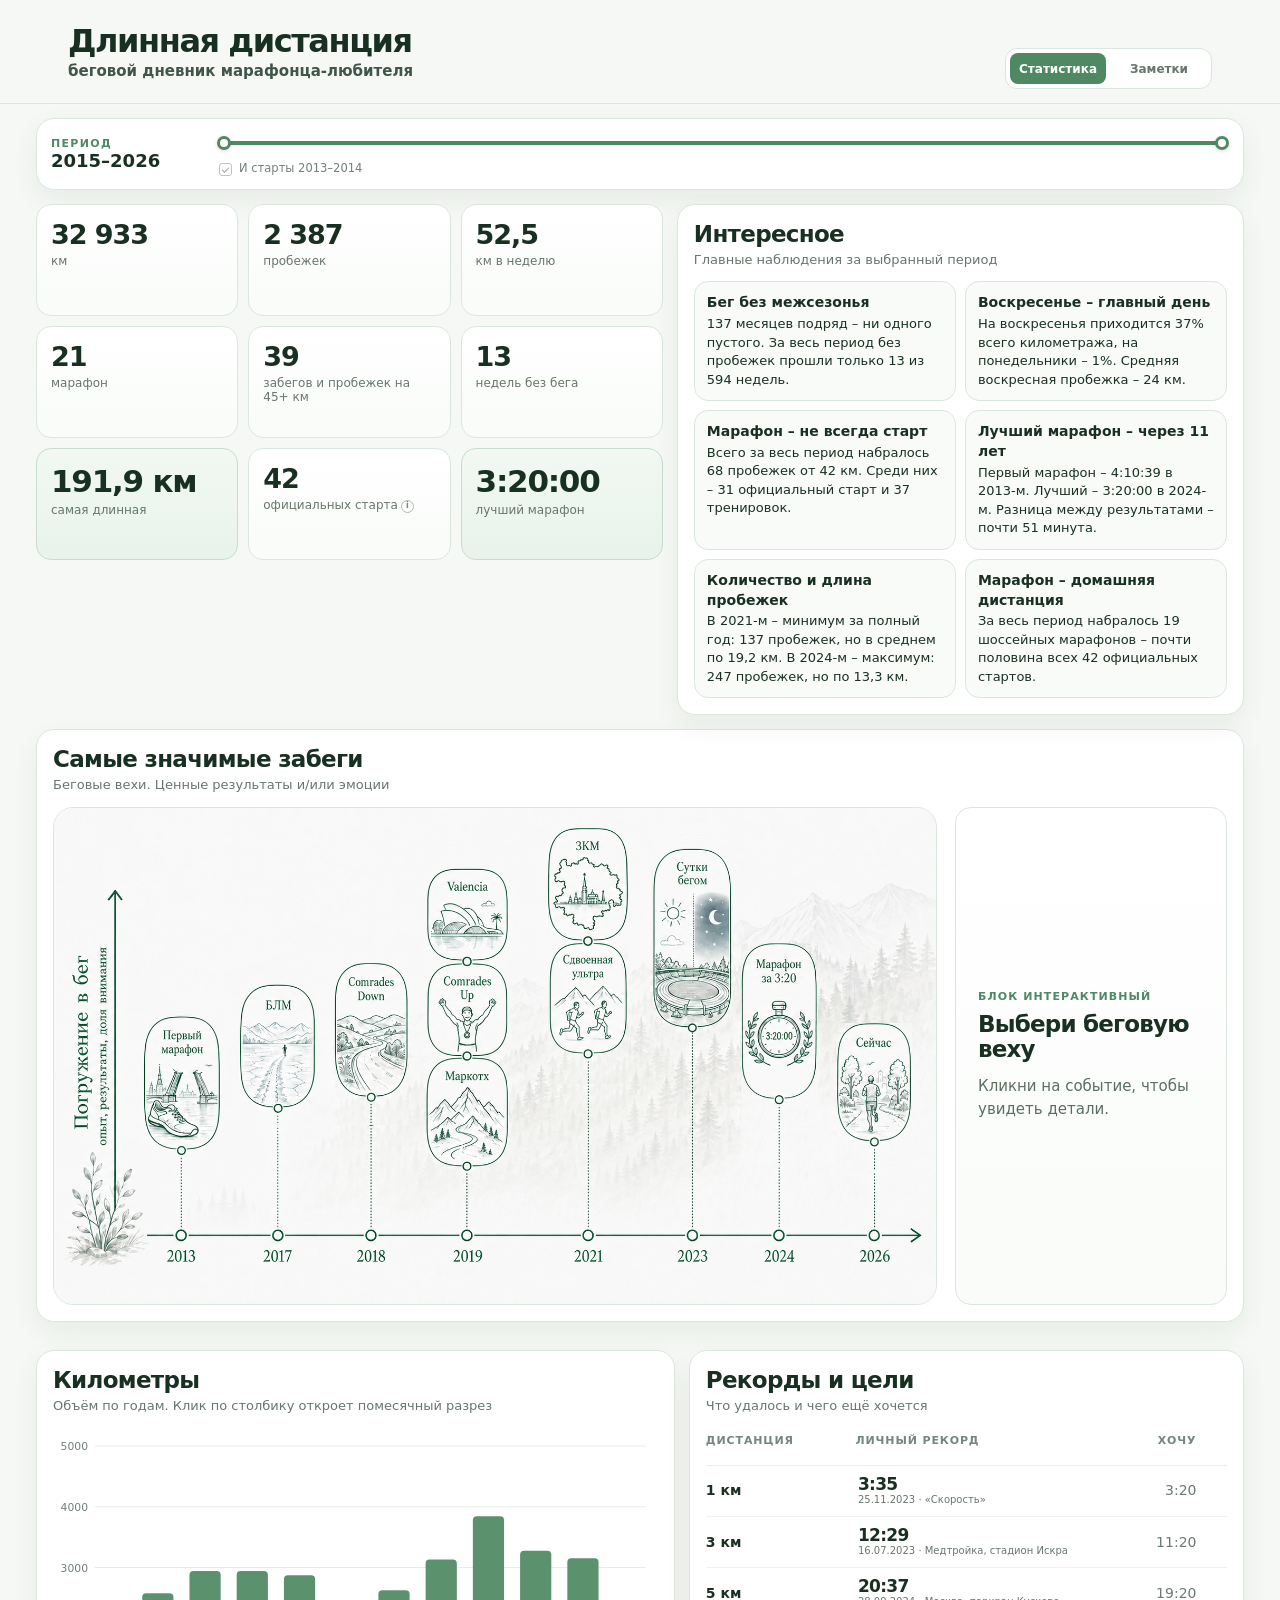
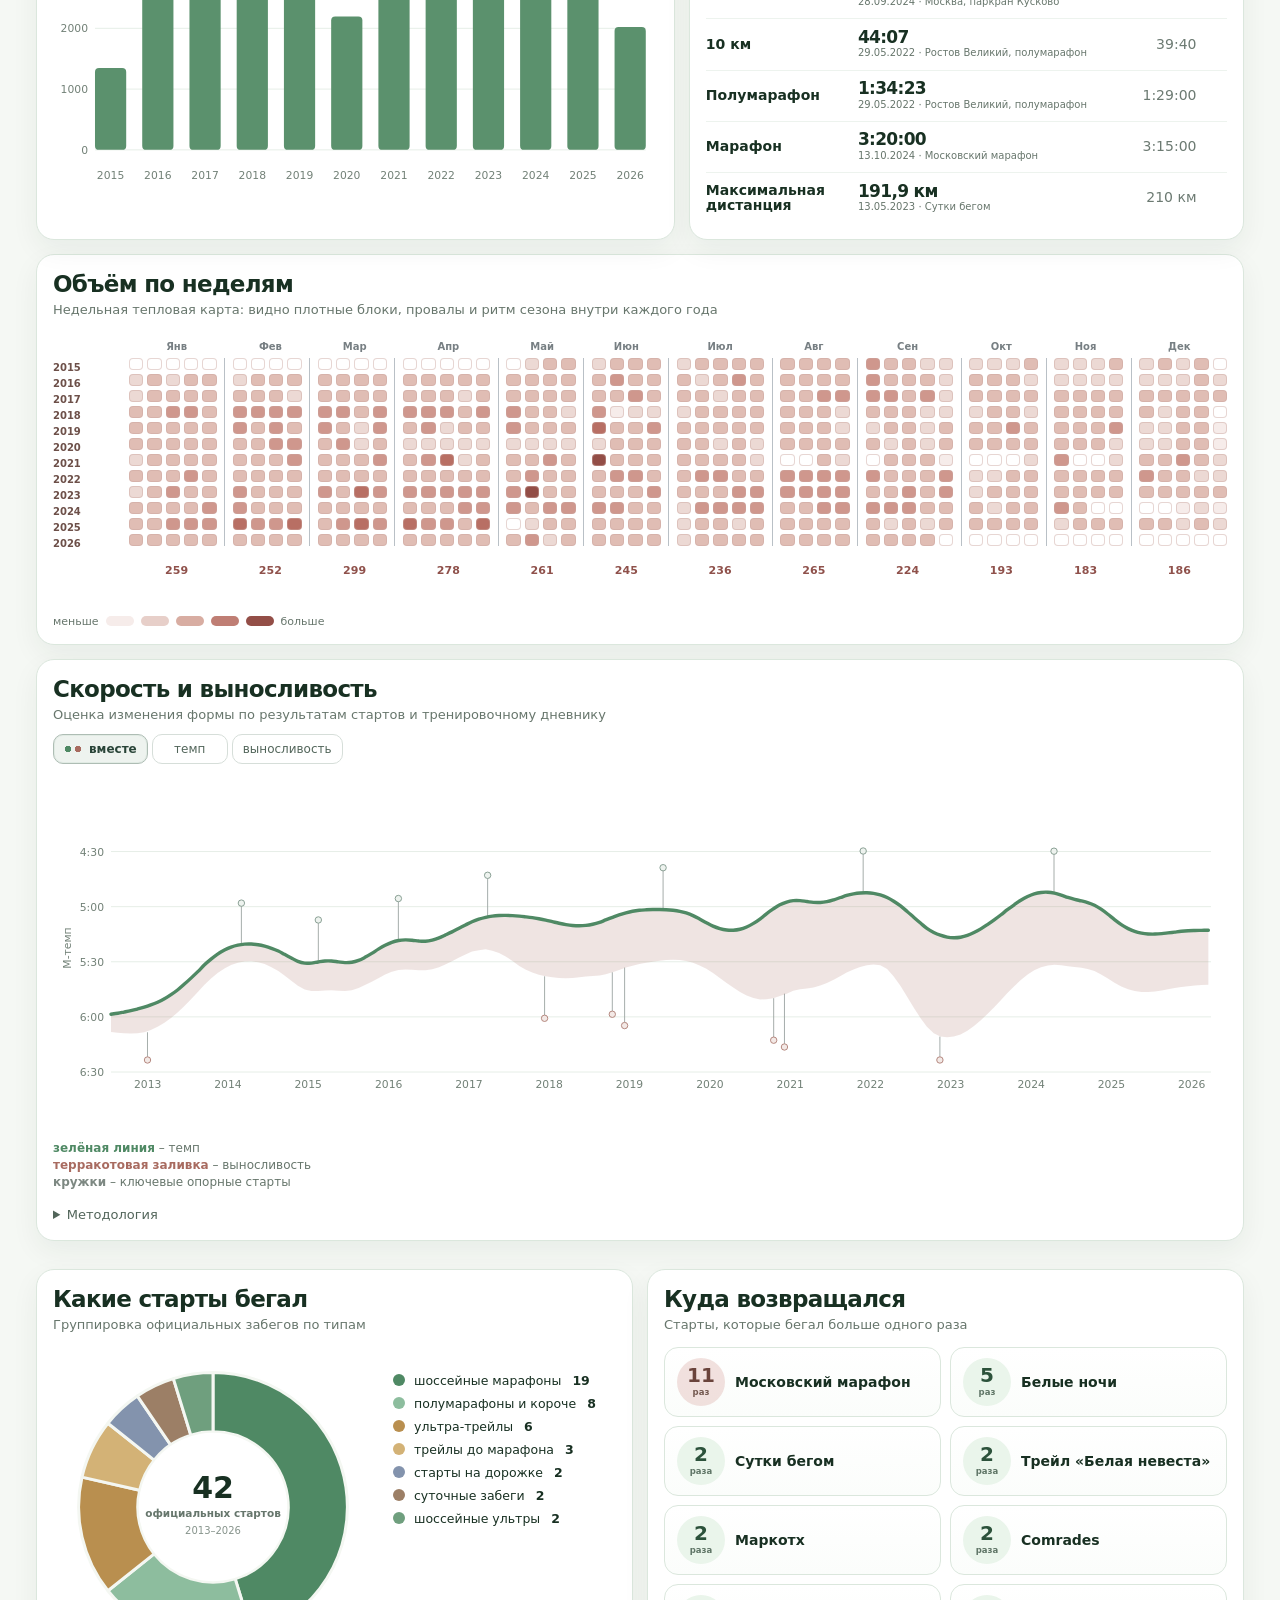
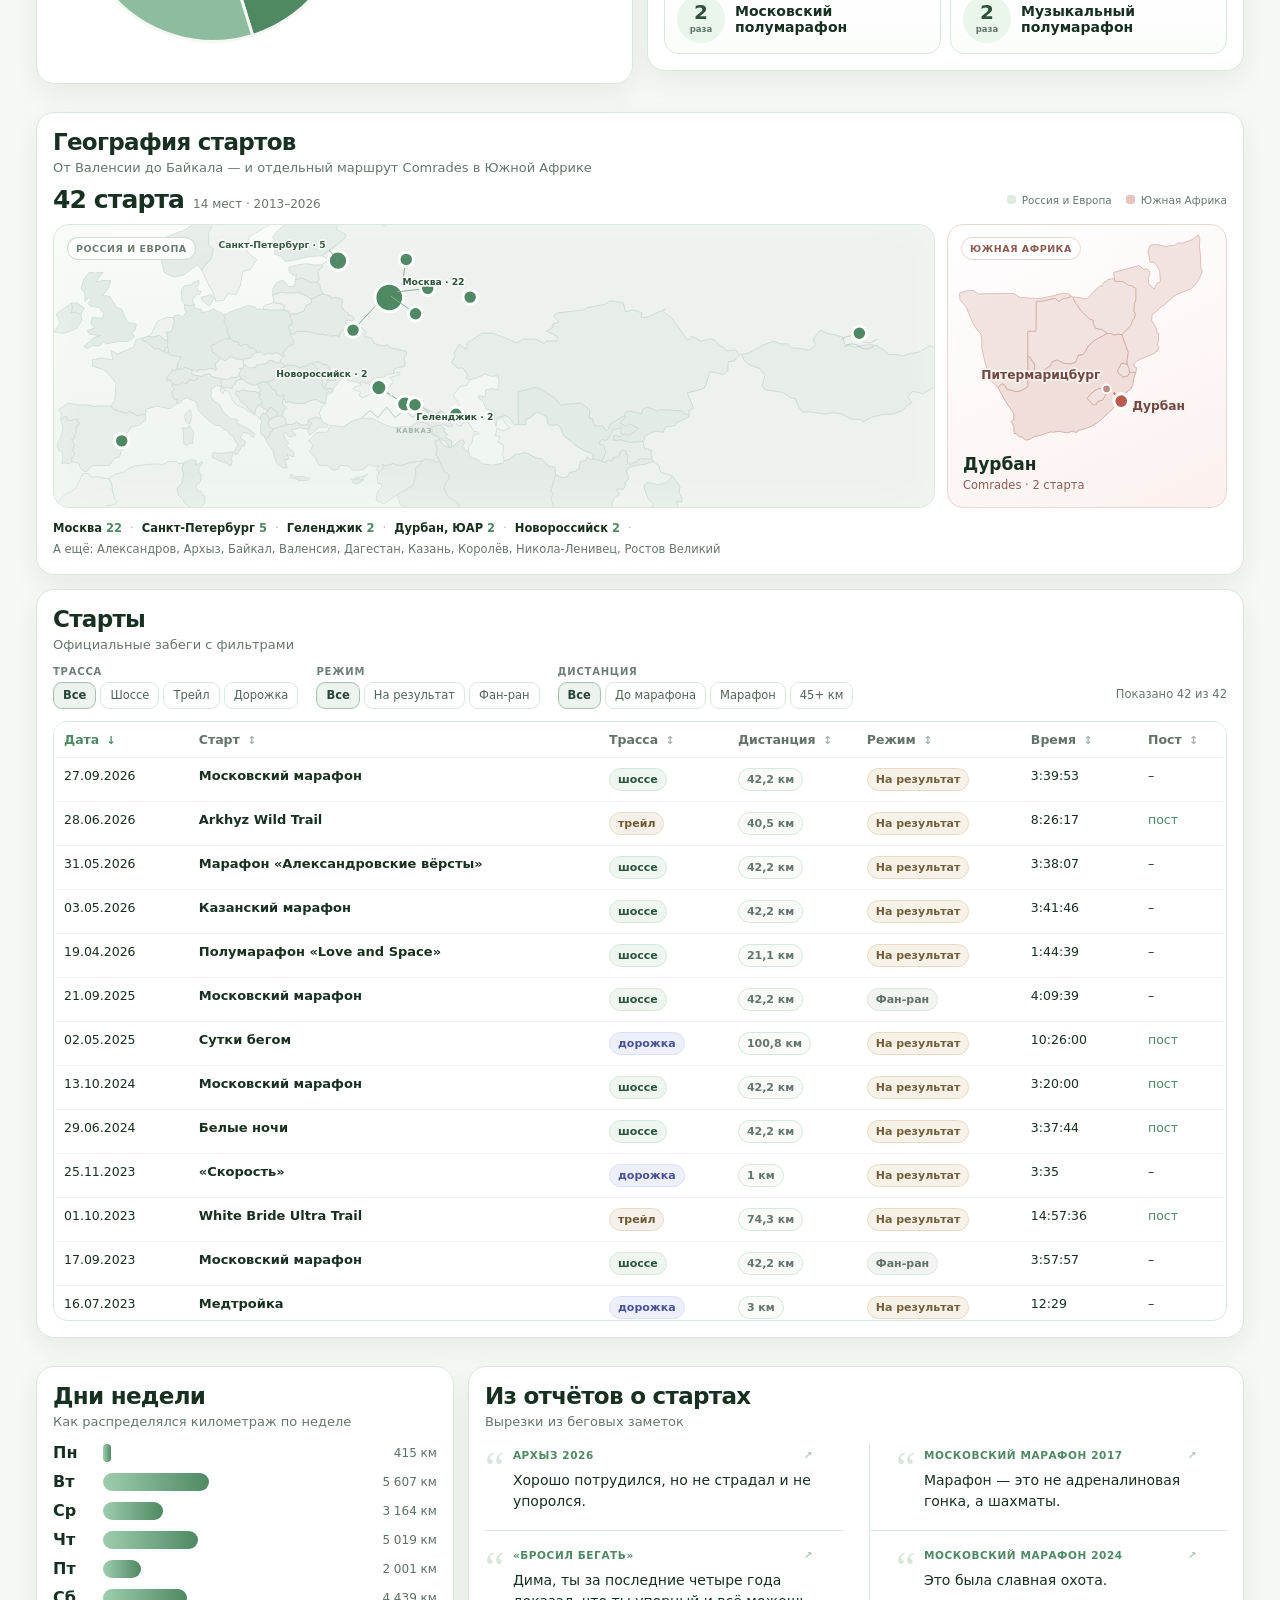
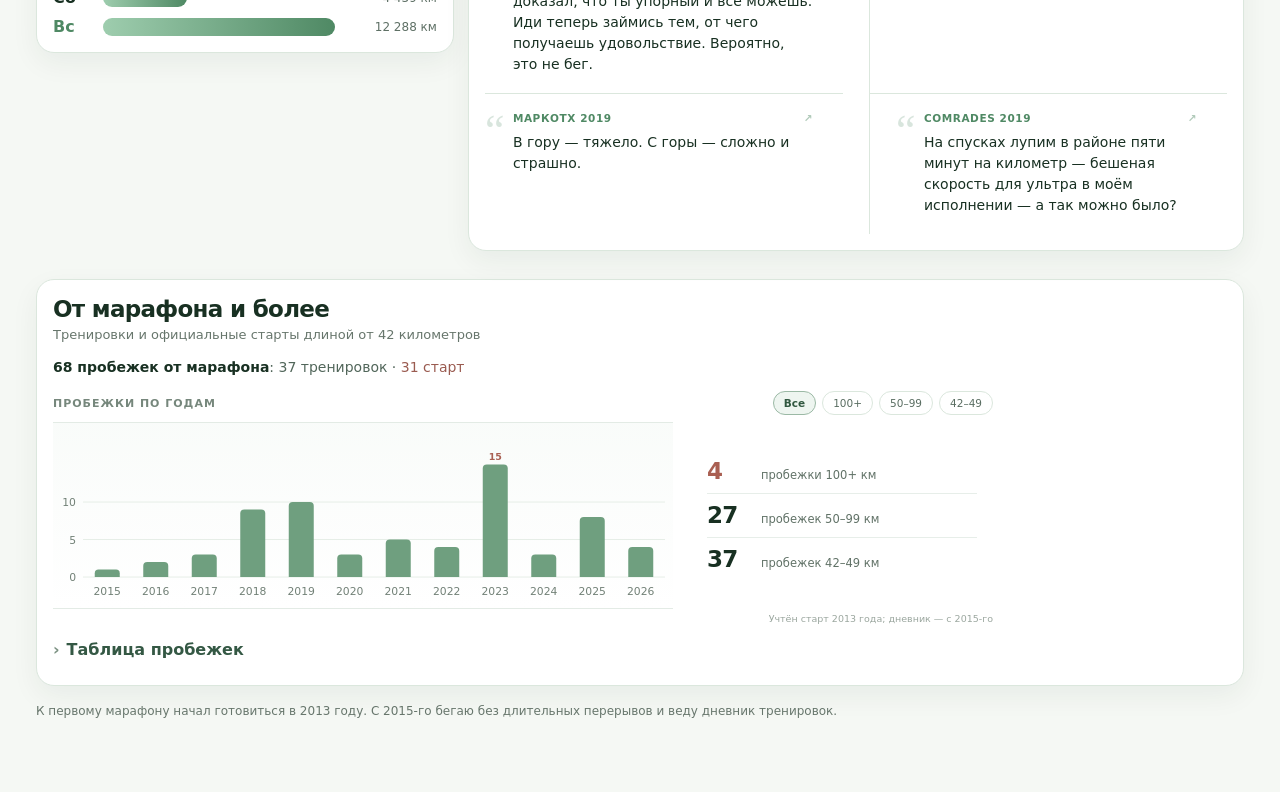
==== commit 78dd76f2: "Refine running insight copy" ====
--- a/index.html
+++ b/index.html
@@ -243,7 +243,7 @@
 <p class="footer">К первому марафону начал готовиться в 2013 году. С 2015-го бегаю без длительных перерывов и веду дневник тренировок.</p>
 </main>
 <script>
-const DATA={"records":[{"date":"2015-05-13","year":2015,"distance":9,"pace_min":6.25,"duration_min":56,"hr":147,"content":"Кросс","comment":"","shoes":""},{"date":"2015-05-16","year":2015,"distance":15,"pace_min":6.283,"duration_min":94,"hr":148,"content":"Длинная","comment":"После 9 км - дискомфорт в левом колене 5 из 10)","shoes":""},{"date":"2015-05-18","year":2015,"distance":9,"pace_min":7.083,"duration_min":64,"hr":139,"content":"Кросс","comment":"Дискомфрт в левом колене 3 из 10 в самом конце тренировки","shoes":""},{"date":"2015-05-20","year":2015,"distance":7,"pace_min":null,"duration_min":null,"hr":null,"content":"Групповая. 3км разминка, СБУ, 3км заминка","comment":"Дискомфорт в колене 2 из 10 ближе к концу заняти","shoes":""},{"date":"2015-05-21","year":2015,"distance":5,"pace_min":7.183,"duration_min":36,"hr":134,"content":"Кросс","comment":"Колено - отлично, без дискомфорта","shoes":""},{"date":"2015-05-23","year":2015,"distance":15.5,"pace_min":7.117,"duration_min":111,"hr":136,"content":"Длинная","comment":"Максимальный дискомфорт по колену 4 из 10","shoes":""},{"date":"2015-05-25","year":2015,"distance":10,"pace_min":6.95,"duration_min":71,"hr":136,"content":"Кросс","comment":"","shoes":""},{"date":"2015-05-27","year":2015,"distance":10,"pace_min":null,"duration_min":90,"hr":147,"content":"Групповая. 2,5 разминка, 5 горок по 500, СБУ, 2,5 заминка.","comment":"","shoes":""},{"date":"2015-05-28","year":2015,"distance":6,"pace_min":7.117,"duration_min":45,"hr":135,"content":"Кросс","comment":"","shoes":""},{"date":"2015-05-30","year":2015,"distance":18,"pace_min":6.75,"duration_min":121,"hr":144,"content":"Длинная","comment":"Дискомфорт в колене 2 из 10. Устал прилично к концу тренировки","shoes":""},{"date":"2015-06-01","year":2015,"distance":9,"pace_min":6.883,"duration_min":62,"hr":140,"content":"Кросс","comment":"Разгрузочная неделя","shoes":""},{"date":"2015-06-03","year":2015,"distance":5,"pace_min":null,"duration_min":105,"hr":null,"content":"Групповая. 3км разменика, СФП, СБУ","comment":"","shoes":""},{"date":"2015-06-04","year":2015,"distance":6.5,"pace_min":6.933,"duration_min":45,"hr":132,"content":"Кросс","comment":"","shoes":""},{"date":"2015-06-06","year":2015,"distance":6.5,"pace_min":6.833,"duration_min":45,"hr":132,"content":"Кросс","comment":"","shoes":""},{"date":"2015-06-08","year":2015,"distance":7.5,"pace_min":7.333,"duration_min":55,"hr":129,"content":"Восстановительный кросс","comment":"","shoes":""},{"date":"2015-06-10","year":2015,"distance":10.5,"pace_min":null,"duration_min":105,"hr":null,"content":"Групповая.  Кросс + СБУ","comment":"","shoes":""},{"date":"2015-06-11","year":2015,"distance":11.5,"pace_min":6.233,"duration_min":72,"hr":148,"content":"2 разминка + 4*быстрый/медленный + 1,5 заминка","comment":"Быстрые: 4:30; 4:03; 4:18; 4:23 (HR=172). Медленные: 7:05; 7:30; 7:05; 7:00 (HR=147).","shoes":""},{"date":"2015-06-13","year":2015,"distance":17,"pace_min":7.05,"duration_min":119,"hr":137,"content":"Длинная","comment":"Самые комфортные: c 6 по 10. Последнией - довольно тяжело","shoes":""},{"date":"2015-06-15","year":2015,"distance":7.5,"pace_min":7.367,"duration_min":56,"hr":130,"content":"Восстановительный кросс","comment":"","shoes":""},{"date":"2015-06-17","year":2015,"distance":5,"pace_min":null,"duration_min":110,"hr":null,"content":"Групповая. Разминка, СФП, СБУ","comment":"","shoes":""},{"date":"2015-06-18","year":2015,"distance":12,"pace_min":6.383,"duration_min":77,"hr":147,"content":"2 разминка + 4*быстрый/медленный + 2 заминка","comment":"Быстрые: 4:01; 3:49; 4:24; 4:07 (HR=174). Медленные: 7:27; 7:22; 7:47; 6:54 (HR=148).","shoes":""},{"date":"2015-06-20","year":2015,"distance":19,"pace_min":6.833,"duration_min":130,"hr":135,"content":"Длинная","comment":"В районе 10-ого километра бежалось волшебно. Устал только ближе к концу самому","shoes":""},{"date":"2015-06-22","year":2015,"distance":8,"pace_min":7,"duration_min":55,"hr":128,"content":"Восстановительный кросс","comment":"","shoes":""},{"date":"2015-06-24","year":2015,"distance":8,"pace_min":null,"duration_min":110,"hr":null,"content":"Групповая. Разминка/заминка. 1300 на скорость и 2*200.","comment":"1300 метров за 05:06","shoes":""},{"date":"2015-06-25","year":2015,"distance":12,"pace_min":6.317,"duration_min":76,"hr":146,"content":"2 разминка + 4*быстрый/медленный + 2 заминка","comment":"Быстрые: 4:15; 4:07; 4:26; 4:26 (HR=170). Медленные: 7:39; 7:24; 7:04; 6:16 (HR=145).","shoes":""},{"date":"2015-06-27","year":2015,"distance":21.5,"pace_min":6.667,"duration_min":143,"hr":137,"content":"Длинная","comment":"Под ливнем: тяжелые кроссовки, но зато не жарко","shoes":""},{"date":"2015-06-29","year":2015,"distance":6.6,"pace_min":6.8,"duration_min":45,"hr":129,"content":"Восстановительный кросс","comment":"Разгрузочная неделя","shoes":""},{"date":"2015-07-01","year":2015,"distance":7,"pace_min":null,"duration_min":null,"hr":null,"content":"Групповая. 3 - разминка/заминка. СБУ. 8*(200 через 200)","comment":"Двести бегал в диапазоне от 30,08 до 32,8","shoes":""},{"date":"2015-07-04","year":2015,"distance":7,"pace_min":7.25,"duration_min":50,"hr":132,"content":"Восстановительный кросс","comment":"Очень жарко..","shoes":""},{"date":"2015-07-06","year":2015,"distance":7,"pace_min":7.167,"duration_min":50,"hr":129,"content":"Восстановительный кросс","comment":"","shoes":""},{"date":"2015-07-08","year":2015,"distance":7,"pace_min":null,"duration_min":120,"hr":130,"content":"Групповая. 4 размина/заминка. СФП, СБУ, пара горок","comment":"Быстрая горка (\"от начала до туалетов\") за 2:31","shoes":""},{"date":"2015-07-09","year":2015,"distance":9,"pace_min":6.367,"duration_min":57,"hr":144,"content":"3 разменика + 4 темп + 2 заминка","comment":"4 темповых: Время: 19:22. Темп: 5:00. Средний пульс: 164. Очень круто бежалось.","shoes":""},{"date":"2015-07-11","year":2015,"distance":21,"pace_min":6.983,"duration_min":146,"hr":134,"content":"Длинная","comment":"Комфортно, легко, здорово. Пил в процессе. Был легкий (1/10) дискомфорт в левом колене","shoes":""},{"date":"2015-07-13","year":2015,"distance":10.5,"pace_min":6.417,"duration_min":67,"hr":null,"content":"2,6 разминка + 10 по 400 через 200 + 2 заминка","comment":"Пульсометр дома забыл. Нога (микротравма) особо не мешеала. Норм.","shoes":""},{"date":"2015-07-14","year":2015,"distance":7,"pace_min":6.983,"duration_min":49,"hr":127,"content":"Восстановительный кросс","comment":"","shoes":""},{"date":"2015-07-15","year":2015,"distance":8,"pace_min":null,"duration_min":90,"hr":133,"content":"Групповая. Разминка/заминка, СБУ, 30 минут на тест ПАНО","comment":"","shoes":""},{"date":"2015-07-16","year":2015,"distance":10,"pace_min":6.133,"duration_min":63,"hr":146,"content":"3 разменика + 5 темп + 2 заминка","comment":"5 темповых: Время: 24:31. Темп: 4:54. Средний пульс: 168.","shoes":""},{"date":"2015-07-19","year":2015,"distance":21.5,"pace_min":5.867,"duration_min":126,"hr":141,"content":"Длинная на пульсе 140-145.","comment":"В Голландии, крутые условия.","shoes":""},{"date":"2015-07-21","year":2015,"distance":8,"pace_min":6.917,"duration_min":56,"hr":127,"content":"Восстановительный кросс","comment":"Голландия","shoes":""},{"date":"2015-07-22","year":2015,"distance":9,"pace_min":null,"duration_min":75,"hr":137,"content":"2 разминка. 10 по 200 через 200. 2+1 заминка (СФП между)","comment":"Голландия","shoes":""},{"date":"2015-07-23","year":2015,"distance":11,"pace_min":5.983,"duration_min":66,"hr":145,"content":"3 разменика + 6 темп + 2 заминка","comment":"6 темповых: Время: 28:01. Темп: 4:40. Средний пульс: 167. Голландия, крутые условия.","shoes":""},{"date":"2015-07-25","year":2015,"distance":11,"pace_min":6.467,"duration_min":70,"hr":131,"content":"Умеренный кросс","comment":"Бежалось очень легко и быстро. Тоже Голландия. Крутые условия.","shoes":""},{"date":"2015-07-27","year":2015,"distance":12,"pace_min":6.2,"duration_min":75,"hr":145,"content":"2 разминка + 5*(1 км быстро + 5 минут трусцы) + 2 заминка","comment":"Быстрые километры: 600 метров на 70% плюс 400 метроа на 95%","shoes":""},{"date":"2015-07-28","year":2015,"distance":10.5,"pace_min":6.067,"duration_min":63,"hr":144,"content":"Кросс","comment":"","shoes":""},{"date":"2015-07-29","year":2015,"distance":6,"pace_min":null,"duration_min":null,"hr":null,"content":"Групповая. Разминка. Ускорения. СБУ","comment":"Много выпрыгиваний… ух ноги.","shoes":""},{"date":"2015-07-30","year":2015,"distance":11.5,"pace_min":6.067,"duration_min":71,"hr":149,"content":"3 разменика + 6 темп + 2,5 заминка","comment":"6 темповых: Время: 29:42. Темп: 4:57. Средний пульс: 170. На забитых ногах после вчера.","shoes":""},{"date":"2015-08-01","year":2015,"distance":17,"pace_min":6.033,"duration_min":104,"hr":144,"content":"Длинный кросс","comment":"","shoes":""},{"date":"2015-08-03","year":2015,"distance":7,"pace_min":7,"duration_min":50,"hr":130,"content":"Восстановительный кросс","comment":"","shoes":""},{"date":"2015-08-05","year":2015,"distance":8,"pace_min":null,"duration_min":null,"hr":null,"content":"Групповая. Разминка/заминка, 3 ускорения по 800, СФП","comment":"","shoes":""},{"date":"2015-08-06","year":2015,"distance":11.5,"pace_min":5.8,"duration_min":67,"hr":152,"content":"2 разменика + 7 темп + 2,5 заминка","comment":"7 темповых: Время: 34:33. Темп: 4:56. Средний пульс: 168","shoes":""},{"date":"2015-08-07","year":2015,"distance":11.5,"pace_min":6.5,"duration_min":73,"hr":144,"content":"2 разменика + 10 по 400 через 400 + 1,5 заминка","comment":"","shoes":""},{"date":"2015-08-08","year":2015,"distance":16.5,"pace_min":6.583,"duration_min":110,"hr":146,"content":"Длинный кросс","comment":"Жарко и вторая тренировка за 12 часов - пульс высокий, скорость маленькая","shoes":""},{"date":"2015-08-10","year":2015,"distance":10,"pace_min":6.267,"duration_min":64,"hr":146,"content":"3 разменика + 5 темп + 2 заминка","comment":"5 темповых: Время: 24:39. Темп: 4:56. Средний пульс: 165.","shoes":""},{"date":"2015-08-11","year":2015,"distance":9.5,"pace_min":5.933,"duration_min":57,"hr":146,"content":"Умеренный кросс","comment":"","shoes":""},{"date":"2015-08-12","year":2015,"distance":6,"pace_min":null,"duration_min":null,"hr":null,"content":"Групповая.  Разминка/заминка + 15 раз по 100 через 100","comment":"Сто метров: 16-17 секунд. Лучшая сотня: 13,5 (все по 100 - 90% максимума)","shoes":""},{"date":"2015-08-13","year":2015,"distance":6,"pace_min":null,"duration_min":43,"hr":null,"content":"2 разминка, 5 по 100 через 2 минуты отдыха + 2 заминка","comment":"Все по с100 - 70% максимума. Всё болит после вчера","shoes":""},{"date":"2015-08-16","year":2015,"distance":22.2,"pace_min":null,"duration_min":110,"hr":null,"content":"Разминка + музыкальный полумарафон","comment":"21,1 - время: 1:43:04, темп: 4,53. Разминка: км + чуть-чуть СБУ + 2 по 30 ускорения + гимнстика","shoes":""},{"date":"2015-08-19","year":2015,"distance":7,"pace_min":null,"duration_min":null,"hr":null,"content":"Групповая. СБУ, кросс, ускорения","comment":"","shoes":""},{"date":"2015-08-20","year":2015,"distance":19,"pace_min":5.883,"duration_min":112,"hr":149,"content":"Длинный кросс","comment":"","shoes":""},{"date":"2015-08-23","year":2015,"distance":19,"pace_min":5.867,"duration_min":112,"hr":152,"content":"Длинный кросс","comment":"","shoes":""},{"date":"2015-08-24","year":2015,"distance":7,"pace_min":6.7,"duration_min":49,"hr":134,"content":"Восстановительный кросс","comment":"","shoes":""},{"date":"2015-08-26","year":2015,"distance":8.5,"pace_min":null,"duration_min":110,"hr":null,"content":"Групповая. СБУ, отрезки, кросс","comment":"","shoes":""},{"date":"2015-08-27","year":2015,"distance":14.5,"pace_min":5.583,"duration_min":81,"hr":142,"content":"2 разминка + 10 темп + 2,5 заминка","comment":"10 темповых: Время: 50:12. Темп: 5:01. Средний пульс: 163.","shoes":""},{"date":"2015-08-28","year":2015,"distance":14,"pace_min":6.55,"duration_min":90,"hr":142,"content":"2 разминка + 10*500/500 + 2 заминка","comment":"Быстрые 500 в среднем около 2 минут","shoes":""},{"date":"2015-08-30","year":2015,"distance":23,"pace_min":5.517,"duration_min":125,"hr":154,"content":"Длинный кросс","comment":"Гольяновский полумарафон + еще два","shoes":""},{"date":"2015-08-31","year":2015,"distance":7,"pace_min":6.883,"duration_min":48,"hr":132,"content":"Восстановительный кросс","comment":"","shoes":""},{"date":"2015-09-01","year":2015,"distance":9,"pace_min":5.917,"duration_min":53,"hr":149,"content":"2 разминка + 3*1,5 быстрых через 2мин трусцы + 2 заминка","comment":"","shoes":""},{"date":"2015-09-02","year":2015,"distance":10.5,"pace_min":6.617,"duration_min":70,"hr":149,"content":"Групповая. Длинный кросс, немного ОФП и СФП","comment":"","shoes":""},{"date":"2015-09-03","year":2015,"distance":16,"pace_min":5.517,"duration_min":88,"hr":154,"content":"2 разминка + 12 темп + 2 заминка","comment":"12 темповых: Время: 59:41. Темп: 4:58. Средний пульс: 163.","shoes":""},{"date":"2015-09-04","year":2015,"distance":12.5,"pace_min":6.167,"duration_min":78,"hr":145,"content":"2 разминка + 10*500 через 2мин трусцы + 2,5 заминка","comment":"Быстрые 500 в среднем около 2:10","shoes":""},{"date":"2015-09-06","year":2015,"distance":26,"pace_min":5.717,"duration_min":149,"hr":152,"content":"Длинный кросс","comment":"Гольяновский полумарафон + еще пять. История с икрами до пятого километра. Забиты были.","shoes":""},{"date":"2015-09-08","year":2015,"distance":12,"pace_min":5.883,"duration_min":71,"hr":157,"content":"2 разминка + 8 темп + 2 заминка","comment":"Забились икры между 2,5 и 5 темпа. 8 темповых: Время: 39:32. Темп: 4:57. Средний пульс: 171.","shoes":""},{"date":"2015-09-10","year":2015,"distance":7,"pace_min":6.717,"duration_min":47,"hr":136,"content":"Восстановительный кросс","comment":"Икры еще беспокоят, правая особоенно","shoes":""},{"date":"2015-09-11","year":2015,"distance":18,"pace_min":5.717,"duration_min":103,"hr":149,"content":"Длинный кросс","comment":"","shoes":""},{"date":"2015-09-13","year":2015,"distance":8,"pace_min":6.95,"duration_min":55,"hr":139,"content":"2,5 разминка, 8 по 100 + 3 заминка","comment":"","shoes":""},{"date":"2015-09-15","year":2015,"distance":9,"pace_min":5.783,"duration_min":53,"hr":151,"content":"3 разминка + 4 темп + 2 заминка","comment":"4 темповых: Время: 18:00. Темп: 4:30. Средний пульс: 173.","shoes":""},{"date":"2015-09-16","year":2015,"distance":7,"pace_min":null,"duration_min":null,"hr":null,"content":"Групповая. Разминка/заминка, СБУ, ускорения","comment":"","shoes":""},{"date":"2015-09-18","year":2015,"distance":4,"pace_min":6.3,"duration_min":25,"hr":null,"content":"4 километра трусцы, растяжка","comment":"","shoes":""},{"date":"2015-09-20","year":2015,"distance":42.2,"pace_min":6.15,"duration_min":262,"hr":null,"content":"Марафон.","comment":"Первые 15 по 5:10. Дальше херь какая-то и еле-еле к финишу","shoes":"20"},{"date":"2015-09-22","year":2015,"distance":6,"pace_min":6.7,"duration_min":42,"hr":130,"content":"Восстановительный кросс","comment":"","shoes":""},{"date":"2015-09-25","year":2015,"distance":8.5,"pace_min":6.25,"duration_min":53,"hr":136,"content":"Кросс","comment":"","shoes":""},{"date":"2015-09-26","year":2015,"distance":8,"pace_min":6.5,"duration_min":52,"hr":null,"content":"Кросс","comment":"","shoes":""},{"date":"2015-10-03","year":2015,"distance":14.5,"pace_min":5.8,"duration_min":84,"hr":149,"content":"7,5 кросс + 5 темп (park run) + 2 заминка","comment":"5 темп: Время: 23,14. Темп: 4:39. Средний пульс: 167.","shoes":""},{"date":"2015-10-05","year":2015,"distance":9,"pace_min":6.567,"duration_min":60,"hr":138,"content":"Кросс","comment":"","shoes":""},{"date":"2015-10-10","year":2015,"distance":22.2,"pace_min":5.533,"duration_min":122,"hr":162,"content":"Полумарафон со случйшно лишним километром","comment":"По пульсу данные не точные - съехал датчик на последних 8 км.","shoes":""},{"date":"2015-10-12","year":2015,"distance":9,"pace_min":7,"duration_min":64,"hr":134,"content":"Кросс","comment":"","shoes":""},{"date":"2015-10-14","year":2015,"distance":9,"pace_min":6.883,"duration_min":62,"hr":135,"content":"Кросс","comment":"","shoes":""},{"date":"2015-10-17","year":2015,"distance":16,"pace_min":6,"duration_min":95,"hr":null,"content":"Кросс","comment":"С Кириллом - было легко, разговаривали и т.п.","shoes":""},{"date":"2015-10-20","year":2015,"distance":9.5,"pace_min":6.5,"duration_min":62,"hr":142,"content":"Кросс","comment":"","shoes":""},{"date":"2015-10-22","year":2015,"distance":10,"pace_min":6.5,"duration_min":67,"hr":137,"content":"Кросс","comment":"","shoes":""},{"date":"2015-10-24","year":2015,"distance":14.5,"pace_min":5.717,"duration_min":84,"hr":151,"content":"7,5 кросс + 5 темп (park run) + 2 заминка","comment":"5 темп: Время: 23,39. Темп: 4:44. Средний пульс: 170.","shoes":""},{"date":"2015-10-27","year":2015,"distance":11,"pace_min":6.717,"duration_min":73,"hr":137,"content":"Кросс","comment":"","shoes":""},{"date":"2015-10-29","year":2015,"distance":11.5,"pace_min":6.55,"duration_min":75,"hr":141,"content":"Кросс","comment":"","shoes":""},{"date":"2015-10-31","year":2015,"distance":14,"pace_min":5.6,"duration_min":77,"hr":161,"content":"7 быстрый кросс + 5 темп (park run) + 2 заминка","comment":"5 темп: Время: 23,54. Темп: 4:47. Средний пульс: 176. Так себе из-за быстро-темповой разминки","shoes":""},{"date":"2015-11-03","year":2015,"distance":12.5,"pace_min":6.317,"duration_min":79,"hr":146,"content":"Кросс","comment":"","shoes":""},{"date":"2015-11-07","year":2015,"distance":18,"pace_min":6.25,"duration_min":113,"hr":148,"content":"Длинный кросс","comment":"","shoes":""},{"date":"2015-11-10","year":2015,"distance":12.5,"pace_min":6.8,"duration_min":85,"hr":135,"content":"Кросс","comment":"","shoes":""},{"date":"2015-11-12","year":2015,"distance":13,"pace_min":6.883,"duration_min":89,"hr":139,"content":"Кросс","comment":"","shoes":""},{"date":"2015-11-15","year":2015,"distance":7,"pace_min":5.983,"duration_min":42,"hr":155,"content":"Кросс","comment":"В Нижнем Новгороде","shoes":""},{"date":"2015-11-19","year":2015,"distance":14,"pace_min":6.783,"duration_min":95,"hr":138,"content":"Кросс","comment":"","shoes":""},{"date":"2015-11-21","year":2015,"distance":17,"pace_min":6.367,"duration_min":109,"hr":146,"content":"Длинный кросс","comment":"Чуть-чуть тяежлова-то, но норм","shoes":""},{"date":"2015-11-24","year":2015,"distance":11.5,"pace_min":7.283,"duration_min":84,"hr":139,"content":"Кросс","comment":"По не очень скользкому льду. Зато светло, как днём.","shoes":""},{"date":"2015-11-26","year":2015,"distance":12,"pace_min":6.383,"duration_min":85,"hr":145,"content":"Кросс + 3 километра случайного темпа в середине","comment":"Темп: 5:10, 4:37, 4:41 - не знал, что я так могу в это время года.","shoes":""},{"date":"2015-11-28","year":2015,"distance":14.5,"pace_min":6.417,"duration_min":93,"hr":147,"content":"Кросс","comment":"","shoes":""},{"date":"2015-12-01","year":2015,"distance":13,"pace_min":6.9,"duration_min":90,"hr":135,"content":"Кросс","comment":"","shoes":""},{"date":"2015-12-05","year":2015,"distance":16,"pace_min":6.533,"duration_min":105,"hr":144,"content":"Длинный кросс","comment":"","shoes":""},{"date":"2015-12-08","year":2015,"distance":13.5,"pace_min":6.517,"duration_min":88,"hr":140,"content":"Кросс","comment":"","shoes":""},{"date":"2015-12-10","year":2015,"distance":13.5,"pace_min":6.633,"duration_min":90,"hr":140,"content":"Кросс","comment":"","shoes":""},{"date":"2015-12-12","year":2015,"distance":17,"pace_min":5.95,"duration_min":101,"hr":155,"content":"Длинный кросс","comment":"","shoes":""},{"date":"2015-12-16","year":2015,"distance":11.5,"pace_min":6.467,"duration_min":76,"hr":143,"content":"Кросс","comment":"Пурга и метель - огонь","shoes":""},{"date":"2015-12-17","year":2015,"distance":9.5,"pace_min":6.667,"duration_min":62,"hr":144,"content":"Кросс","comment":"","shoes":""},{"date":"2015-12-19","year":2015,"distance":9.5,"pace_min":6.217,"duration_min":58,"hr":null,"content":"Кросс","comment":"Забен дедов морозов","shoes":""},{"date":"2015-12-22","year":2015,"distance":13.5,"pace_min":7.267,"duration_min":97,"hr":149,"content":"Кросс","comment":"Странное сочетание скорости и пульса","shoes":""},{"date":"2015-12-26","year":2015,"distance":18,"pace_min":6.483,"duration_min":117,"hr":149,"content":"Длинный кросс","comment":"Что-то с пульсом вторую тренировку подряд не то - высокий.. Завтра побегу медленно","shoes":""},{"date":"2015-12-27","year":2015,"distance":11.5,"pace_min":6.95,"duration_min":82,"hr":143,"content":"Кросс","comment":"Корректный пуль - ХЗ. Сокрее всего в районе с 137 - тупит и сползает датчик","shoes":""},{"date":"2016-01-01","year":2016,"distance":15.5,"pace_min":5.9,"duration_min":91,"hr":null,"content":"Кросс","comment":"По шоссе от села Покровское по направлению к Угличу и обратно. Тепмература: -20","shoes":""},{"date":"2016-01-03","year":2016,"distance":14,"pace_min":6.767,"duration_min":96,"hr":null,"content":"Кросс","comment":"","shoes":""},{"date":"2016-01-05","year":2016,"distance":14.5,"pace_min":6.683,"duration_min":96,"hr":null,"content":"Кросс","comment":"","shoes":""},{"date":"2016-01-08","year":2016,"distance":16,"pace_min":6.233,"duration_min":100,"hr":null,"content":"Кросс","comment":"Видимо, бежал немного быстрее, чем стоило. Самочувствие - норм.","shoes":""},{"date":"2016-01-10","year":2016,"distance":14.5,"pace_min":6.25,"duration_min":90,"hr":null,"content":"Кросс","comment":"Тяжелова-то немного. Надо приглядывать за темпом и сбавить секунд на 15","shoes":""},{"date":"2016-01-12","year":2016,"distance":11.5,"pace_min":7.033,"duration_min":81,"hr":null,"content":"Кросс","comment":"По-спартански: ветер в лицо, пурга, снега по половину щиколотки.","shoes":""},{"date":"2016-01-16","year":2016,"distance":21,"pace_min":6.617,"duration_min":139,"hr":null,"content":"Длинная","comment":"Перввая половинка в году. Темп: 7:10 --> 6:10","shoes":""},{"date":"2016-01-19","year":2016,"distance":14.5,"pace_min":6.6,"duration_min":96,"hr":null,"content":"Кросс","comment":"","shoes":""},{"date":"2016-01-21","year":2016,"distance":14.5,"pace_min":6.9,"duration_min":98,"hr":null,"content":"Кросс","comment":"","shoes":""},{"date":"2016-01-24","year":2016,"distance":15.5,"pace_min":6.333,"duration_min":99,"hr":null,"content":"Кросс","comment":"","shoes":""},{"date":"2016-01-26","year":2016,"distance":14.5,"pace_min":6.9,"duration_min":100,"hr":null,"content":"Кросс","comment":"","shoes":""},{"date":"2016-01-28","year":2016,"distance":15,"pace_min":7.25,"duration_min":110,"hr":null,"content":"Кросс по плохой повернхности","comment":"Под ногами леди и неудобный снег. И, вероятно, реальные показатели: 15,5 км, 7:05 темп","shoes":""},{"date":"2016-01-31","year":2016,"distance":18.5,"pace_min":6.833,"duration_min":127,"hr":null,"content":"1 + 2,5 лёд/снег + 12 + 2 лёд/снег + 1","comment":"Темп на 12 нормальных километрах в районе 06:20","shoes":""},{"date":"2016-02-03","year":2016,"distance":11.5,"pace_min":7.4,"duration_min":85,"hr":null,"content":"1 + 2 лёд + 5,5 + 2 лёд + 1","comment":"Темп на 5,5 нормальных километрах в районе 06:35","shoes":""},{"date":"2016-02-06","year":2016,"distance":7.5,"pace_min":8.367,"duration_min":63,"hr":null,"content":"Еле-бег","comment":"Осторожный бег, чтобы колени восстановились.","shoes":""},{"date":"2016-02-07","year":2016,"distance":12,"pace_min":7.75,"duration_min":92,"hr":null,"content":"Тихий кросс","comment":"Чуть-чуть поживее, чем наконуне. Колени немного побаливали до","shoes":""},{"date":"2016-02-09","year":2016,"distance":11,"pace_min":8.3,"duration_min":91,"hr":null,"content":"Еле-бег","comment":"Колени побаливают ингда днем, чувствуются послебега. Во время еле-бега - всё отлично","shoes":""},{"date":"2016-02-10","year":2016,"distance":12,"pace_min":6.9,"duration_min":83,"hr":null,"content":"Почти обычный кросс","comment":"При нормальной скорости колоени тоже ок. Днем опять побаливали при ходьбе","shoes":""},{"date":"2016-02-11","year":2016,"distance":13,"pace_min":6.983,"duration_min":91,"hr":null,"content":"Почти обычный кросс","comment":"На пятом километре при темпе 6:20 начало болеть колено, сбавил.","shoes":""},{"date":"2016-02-13","year":2016,"distance":15.5,"pace_min":6.383,"duration_min":98,"hr":null,"content":"Почти длинная (относительно недели)","comment":"Колени - норм.","shoes":""},{"date":"2016-02-16","year":2016,"distance":5,"pace_min":8,"duration_min":36,"hr":null,"content":"Говно-бег (. Очень скользко и тело болит","comment":"Болит все тело после футбола","shoes":""},{"date":"2016-02-18","year":2016,"distance":19,"pace_min":6.667,"duration_min":126,"hr":null,"content":"Длинная!","comment":"По ощущениям - немного перебегал. + микротравма в левом бедре на внутренней стороне.","shoes":""},{"date":"2016-02-20","year":2016,"distance":8.5,"pace_min":6.433,"duration_min":55,"hr":null,"content":"Кросс","comment":"Тяжелова-то было. Но норм, побегал.","shoes":""},{"date":"2016-02-21","year":2016,"distance":16,"pace_min":6.333,"duration_min":101,"hr":null,"content":"Кросс. Темп - бодрый.","comment":"Колено левое ненмого болело до тренировки. Во время и после - норм. Бедр - норм.","shoes":""},{"date":"2016-02-23","year":2016,"distance":16,"pace_min":6.333,"duration_min":102,"hr":null,"content":"Кросс","comment":"Сначала было тяжелова-то. Потом разошелся - всё отл.","shoes":""},{"date":"2016-02-25","year":2016,"distance":16,"pace_min":6.733,"duration_min":107,"hr":null,"content":"Кросс","comment":"","shoes":""},{"date":"2016-02-28","year":2016,"distance":21,"pace_min":6.033,"duration_min":127,"hr":null,"content":"Длинная!","comment":"Хоршо зашло. По силам - ок. Колено - ок. Всё ок","shoes":""},{"date":"2016-03-01","year":2016,"distance":12.5,"pace_min":6.5,"duration_min":81,"hr":null,"content":"Кросс","comment":"","shoes":""},{"date":"2016-03-03","year":2016,"distance":12.5,"pace_min":6.867,"duration_min":86,"hr":null,"content":"Кросс","comment":"","shoes":""},{"date":"2016-03-05","year":2016,"distance":16,"pace_min":6.367,"duration_min":102,"hr":null,"content":"Кросс","comment":"","shoes":""},{"date":"2016-03-10","year":2016,"distance":16,"pace_min":6.5,"duration_min":104,"hr":null,"content":"Кросс","comment":"","shoes":""},{"date":"2016-03-11","year":2016,"distance":17,"pace_min":6.567,"duration_min":112,"hr":null,"content":"Кросс","comment":"","shoes":""},{"date":"2016-03-13","year":2016,"distance":24.5,"pace_min":6.05,"duration_min":148,"hr":null,"content":"Длинная","comment":"Вдвоем с Кириллом - хорошо пошло. Устал очень даже не сильно.","shoes":""},{"date":"2016-03-15","year":2016,"distance":12,"pace_min":6.817,"duration_min":81,"hr":null,"content":"Кросс","comment":"","shoes":""},{"date":"2016-03-17","year":2016,"distance":16,"pace_min":6.717,"duration_min":108,"hr":null,"content":"Кросс","comment":"","shoes":""},{"date":"2016-03-19","year":2016,"distance":22.5,"pace_min":6.183,"duration_min":138,"hr":null,"content":"Длинная","comment":"","shoes":""},{"date":"2016-03-20","year":2016,"distance":10.5,"pace_min":6.4,"duration_min":68,"hr":null,"content":"Кросс","comment":"","shoes":""},{"date":"2016-03-22","year":2016,"distance":16,"pace_min":6.35,"duration_min":102,"hr":null,"content":"Кросс","comment":"","shoes":""},{"date":"2016-03-24","year":2016,"distance":16.5,"pace_min":6.367,"duration_min":104,"hr":null,"content":"Кросс","comment":"","shoes":""},{"date":"2016-03-26","year":2016,"distance":8.5,"pace_min":6.75,"duration_min":57,"hr":null,"content":"Восстановительный бег","comment":"","shoes":""},{"date":"2016-03-27","year":2016,"distance":25.5,"pace_min":6.2,"duration_min":159,"hr":null,"content":"Длинная","comment":"Непросто. После десятого почти всё выбегал из шести минут","shoes":""},{"date":"2016-03-29","year":2016,"distance":7,"pace_min":7.433,"duration_min":52,"hr":null,"content":"Восстановительный бег","comment":"","shoes":""},{"date":"2016-03-30","year":2016,"distance":12,"pace_min":null,"duration_min":95,"hr":144,"content":"Групповая. Раз/зам, СБУ и мини-ускорения в горку","comment":"","shoes":""},{"date":"2016-03-31","year":2016,"distance":10,"pace_min":7.183,"duration_min":73,"hr":148,"content":"Кросс","comment":"Скорее всего, данные о пульсе не верны - криво показывал.","shoes":""},{"date":"2016-04-03","year":2016,"distance":18,"pace_min":6.183,"duration_min":112,"hr":null,"content":"Длинная","comment":"","shoes":""},{"date":"2016-04-05","year":2016,"distance":12.5,"pace_min":6.5,"duration_min":81,"hr":149,"content":"Раз/зам - 7,5. 6*(3' по 70-80% через 2' свободного)","comment":"Темп быстрых: 5:04, 5:12, 5:16, 4:17, 4:37, 4:46","shoes":""},{"date":"2016-04-06","year":2016,"distance":10.5,"pace_min":6.7,"duration_min":70,"hr":150,"content":"Групповая. Раз/зам + 4 круга (ОФП + кросс с горкой)","comment":"","shoes":""},{"date":"2016-04-08","year":2016,"distance":15.5,"pace_min":6.05,"duration_min":99,"hr":152,"content":"Раз/зам - 7,5. 2*(4 темпа через 3' свободного)","comment":"Первый четыре темпа: 20:29, 05:07, 166. Вторые: 20:05, 05:01, 174. Тяжело","shoes":""},{"date":"2016-04-10","year":2016,"distance":23.5,"pace_min":6.05,"duration_min":142,"hr":null,"content":"Длинная","comment":"Опять что-то тяжело. Не смерть как, но устал. Первый раз в летней обуви.","shoes":""},{"date":"2016-04-12","year":2016,"distance":11.5,"pace_min":6.25,"duration_min":73,"hr":140,"content":"Кросс с темпом 6:15 (В задании было 8-10 км)","comment":"Привыкаю занового к летним кроссовкам. Мозоли есть и побаливает свод","shoes":""},{"date":"2016-04-13","year":2016,"distance":11.5,"pace_min":5.917,"duration_min":69,"hr":150,"content":"Групповая. Раз/зам, темп 6, СБУ","comment":"Шесть темп: 29:11, 4:52, 168","shoes":""},{"date":"2016-04-15","year":2016,"distance":11,"pace_min":6,"duration_min":66,"hr":147,"content":"Раз/зам. 3*(1 темп через 3' свободного)","comment":"Темпы: 04:59 / 165 , 04:38 / 167 , 04:22 / 165. Первый в гоку, третий с горки.","shoes":""},{"date":"2016-04-16","year":2016,"distance":8.5,"pace_min":6.317,"duration_min":54,"hr":null,"content":"Восстановительный бег","comment":"","shoes":""},{"date":"2016-04-17","year":2016,"distance":18,"pace_min":6.033,"duration_min":109,"hr":null,"content":"Длинная","comment":"","shoes":""},{"date":"2016-04-19","year":2016,"distance":12,"pace_min":6.667,"duration_min":80,"hr":null,"content":"Кросс","comment":"Странно, что так медленно получилось. Бежал вроде бы вполне себе…","shoes":""},{"date":"2016-04-20","year":2016,"distance":12.5,"pace_min":5.767,"duration_min":72,"hr":154,"content":"Групповая. Раз/зам, темп 7, СБУ","comment":"Семь темп: 34:43, 4:58, 164","shoes":""},{"date":"2016-04-22","year":2016,"distance":11.5,"pace_min":5.983,"duration_min":69,"hr":null,"content":"Кросс","comment":"","shoes":""},{"date":"2016-04-23","year":2016,"distance":8,"pace_min":6.833,"duration_min":55,"hr":null,"content":"Восстановительный бег","comment":"","shoes":""},{"date":"2016-04-24","year":2016,"distance":20,"pace_min":5.8,"duration_min":116,"hr":null,"content":"Длинная","comment":"Довольно быстро получилось: после восьмого по 5:30-5:40","shoes":""},{"date":"2016-04-27","year":2016,"distance":14,"pace_min":5.583,"duration_min":79,"hr":148,"content":"Персональная с Димой. Раз/зам, темп 8","comment":"Восемь темп: 39:21, 4:55, 163","shoes":""},{"date":"2016-04-28","year":2016,"distance":9,"pace_min":6.95,"duration_min":62,"hr":null,"content":"Восстановительный кросс","comment":"Тяжелова-то шло","shoes":""},{"date":"2016-04-29","year":2016,"distance":12,"pace_min":6.067,"duration_min":73,"hr":null,"content":"Кросс","comment":"","shoes":""},{"date":"2016-04-30","year":2016,"distance":21,"pace_min":6.267,"duration_min":131,"hr":null,"content":"Длинная","comment":"Зашла тяжело. То ли жарко, то ли накопилась усталость и пора разгрузиться","shoes":""},{"date":"2016-05-03","year":2016,"distance":8,"pace_min":6.167,"duration_min":49,"hr":null,"content":"Кросс","comment":"Начало восстановительной недели","shoes":""},{"date":"2016-05-04","year":2016,"distance":13,"pace_min":5.95,"duration_min":78,"hr":null,"content":"Раз/зам. 4*(1 темп через 800 свободного)","comment":"Четыре темп: 04:50, 04:34, 04:19, 03:58","shoes":""},{"date":"2016-05-07","year":2016,"distance":8,"pace_min":6.667,"duration_min":54,"hr":null,"content":"Восстановительный бег","comment":"","shoes":""},{"date":"2016-05-08","year":2016,"distance":17.5,"pace_min":5.983,"duration_min":104,"hr":null,"content":"Полудлинный кросс в легком темпе","comment":"Жарко на улице (первый раз). Было немного тяжело","shoes":""},{"date":"2016-05-10","year":2016,"distance":10.5,"pace_min":6.167,"duration_min":67,"hr":null,"content":"Кросс","comment":"","shoes":""},{"date":"2016-05-11","year":2016,"distance":9,"pace_min":6.367,"duration_min":57,"hr":null,"content":"Кросс","comment":"Включил отсебятину: 4 ускорения по 100 метров на 95%, отдых 900 метров между","shoes":""},{"date":"2016-05-12","year":2016,"distance":10,"pace_min":6.133,"duration_min":61,"hr":null,"content":"Раз/зам. 5 темп","comment":"Пять темп: 05:25, 05:23, 05:03, 05:09: 04:47","shoes":""},{"date":"2016-05-14","year":2016,"distance":5.5,"pace_min":6.3,"duration_min":35,"hr":null,"content":"Легкий кросс","comment":"","shoes":""},{"date":"2016-05-15","year":2016,"distance":22.5,"pace_min":5.083,"duration_min":113,"hr":null,"content":"Разминка + москвоский полумарафон","comment":"21,1 - время: 1:46:23, темп: 5,02. Разминка: км + чуть-чуть СБУ + 4 по 30 ускорения + гимнстика","shoes":""},{"date":"2016-05-17","year":2016,"distance":10,"pace_min":7.083,"duration_min":110,"hr":null,"content":"Восстановительный кросс","comment":"","shoes":""},{"date":"2016-05-18","year":2016,"distance":13.5,"pace_min":6.117,"duration_min":81,"hr":137,"content":"Групповая. Кросс","comment":"","shoes":""},{"date":"2016-05-20","year":2016,"distance":17,"pace_min":5.833,"duration_min":100,"hr":null,"content":"Условно длинная","comment":"","shoes":""},{"date":"2016-05-22","year":2016,"distance":11.5,"pace_min":5.833,"duration_min":67,"hr":null,"content":"Раз/зам + 40' по 05:30","comment":"","shoes":""},{"date":"2016-05-24","year":2016,"distance":12.5,"pace_min":5.833,"duration_min":74,"hr":146,"content":"Раз/зам + 50' по 05:30","comment":"Непросто было. Пришлось поднапрячься, но в целом ок.","shoes":""},{"date":"2016-05-25","year":2016,"distance":12,"pace_min":5.833,"duration_min":70,"hr":146,"content":"Групповая. Раз/зам + 5 темп + СБУ","comment":"Пять темп: 23:3, 4:43, 167","shoes":""},{"date":"2016-05-27","year":2016,"distance":13,"pace_min":5.7,"duration_min":74,"hr":null,"content":"Раз/зам + 50' по 05:30","comment":"Зашло лучше, чем во вторник. Часы уже не глючили. Бежалось быстрее.","shoes":""},{"date":"2016-05-28","year":2016,"distance":8.5,"pace_min":6.2,"duration_min":53,"hr":null,"content":"Восстановительный бег","comment":"","shoes":""},{"date":"2016-05-29","year":2016,"distance":25,"pace_min":5.9,"duration_min":147,"hr":null,"content":"Длинная","comment":"Непросто получилось. Было жарко. Но сделал!","shoes":""},{"date":"2016-05-31","year":2016,"distance":11.5,"pace_min":6,"duration_min":69,"hr":null,"content":"Кросс","comment":"Темп примерный - глючил GPS (","shoes":""},{"date":"2016-06-01","year":2016,"distance":15.5,"pace_min":5.583,"duration_min":87,"hr":144,"content":"Групповая. Кросс.","comment":"Хорошо зашло","shoes":""},{"date":"2016-06-03","year":2016,"distance":10.5,"pace_min":6.033,"duration_min":63,"hr":null,"content":"Раз/зам + 5*(1'темп 4:30 через 1'трусцы) + 4 по 5:30","comment":"","shoes":""},{"date":"2016-06-04","year":2016,"distance":8.5,"pace_min":6.2,"duration_min":53,"hr":null,"content":"Восстановительный бег","comment":"","shoes":""},{"date":"2016-06-05","year":2016,"distance":24.5,"pace_min":5.567,"duration_min":136,"hr":null,"content":"Длинная","comment":"Было прохладно. Хорошо зашла, приятно","shoes":""},{"date":"2016-06-07","year":2016,"distance":12.5,"pace_min":5.567,"duration_min":69,"hr":154,"content":"Групповая. Раз/зам + 8 темп + СБУ","comment":"Восемь темп: 38:33, 4:47, 169","shoes":""},{"date":"2016-06-09","year":2016,"distance":10,"pace_min":5.9,"duration_min":59,"hr":null,"content":"Раз/зам + 40' по ~5:20","comment":"","shoes":""},{"date":"2016-06-10","year":2016,"distance":15,"pace_min":5.833,"duration_min":68,"hr":null,"content":"Кросс + 4*(4'темп через 2' трусцы)","comment":"","shoes":""},{"date":"2016-06-11","year":2016,"distance":8,"pace_min":6.417,"duration_min":53,"hr":null,"content":"Восстановительный бег","comment":"","shoes":""},{"date":"2016-06-12","year":2016,"distance":28,"pace_min":5.717,"duration_min":160,"hr":null,"content":"Длинная","comment":"","shoes":""},{"date":"2016-06-14","year":2016,"distance":14,"pace_min":6.333,"duration_min":87,"hr":null,"content":"Групповая. Раз/зам + 6*(5'темп через 2'трусцы) + СБУ","comment":"Темп от 4:50 до 4:35","shoes":""},{"date":"2016-06-16","year":2016,"distance":9,"pace_min":5.783,"duration_min":53,"hr":null,"content":"Раз/зам + 5 по 5:30","comment":"","shoes":""},{"date":"2016-06-17","year":2016,"distance":10,"pace_min":5.6,"duration_min":56,"hr":null,"content":"Раз/зам + 7 по 5:10","comment":"По времени - полутемп. По ощущениям - темп. Устал, вспотел, непросто. Жара?","shoes":""},{"date":"2016-06-18","year":2016,"distance":8,"pace_min":6.533,"duration_min":53,"hr":null,"content":"Восстановительный бег","comment":"","shoes":""},{"date":"2016-06-19","year":2016,"distance":17.5,"pace_min":5.217,"duration_min":91,"hr":null,"content":"Условно длинная. Ускоренная.","comment":"Жарко, но зашло весьма хорошо. Неожиданно хорошо.","shoes":""},{"date":"2016-06-21","year":2016,"distance":11.5,"pace_min":6.717,"duration_min":78,"hr":137,"content":"Групповая. Раз/зам + 10*(1'ускорения через 1'трусцы)","comment":"Быстрые минуты были в темпе ~ 3:40. Пульс пиковый от 170 до 184","shoes":""},{"date":"2016-06-22","year":2016,"distance":9,"pace_min":5.733,"duration_min":52,"hr":null,"content":"Раз/зам + 6 по 05:21","comment":"","shoes":""},{"date":"2016-06-24","year":2016,"distance":9,"pace_min":5.833,"duration_min":53,"hr":null,"content":"Раз/зам + 6 по 05:23","comment":"","shoes":""},{"date":"2016-06-25","year":2016,"distance":8.5,"pace_min":5.533,"duration_min":47,"hr":null,"content":"Раз/зам + 5 темп","comment":"Вместо восстановительной зарядил Паркран за 23:20. Повелся на провокацию (","shoes":""},{"date":"2016-06-26","year":2016,"distance":12,"pace_min":5.65,"duration_min":67,"hr":null,"content":"Кросс","comment":"Жарко очень, но 9 рабочих км нормально вышли по 5:30","shoes":""},{"date":"2016-06-28","year":2016,"distance":9,"pace_min":6.85,"duration_min":59,"hr":123,"content":"Восстановительный бег","comment":"","shoes":""},{"date":"2016-06-30","year":2016,"distance":9,"pace_min":5.683,"duration_min":51,"hr":null,"content":"Кросс","comment":"","shoes":""},{"date":"2016-07-03","year":2016,"distance":42,"pace_min":6.2,"duration_min":262,"hr":null,"content":"Марафон за 4:22:19","comment":"31 градус и не облочка на небе. Первые 25 в темпе по 5:45. Дальше сильно сбавил.","shoes":""},{"date":"2016-07-06","year":2016,"distance":6.5,"pace_min":6.5,"duration_min":42,"hr":null,"content":"Восстановительный бег","comment":"","shoes":""},{"date":"2016-07-08","year":2016,"distance":7.5,"pace_min":null,"duration_min":45,"hr":null,"content":"Легкий кросс","comment":"","shoes":""},{"date":"2016-07-09","year":2016,"distance":9,"pace_min":6.1,"duration_min":55,"hr":null,"content":"Легкий кросс","comment":"","shoes":""},{"date":"2016-07-12","year":2016,"distance":11.5,"pace_min":6.167,"duration_min":69,"hr":140,"content":"Групповая. Раз/зам + 4*(4' быстых через 4'трусцы)","comment":"Быстрые отрезки в темпе по ~4:25","shoes":""},{"date":"2016-07-13","year":2016,"distance":9,"pace_min":6.083,"duration_min":55,"hr":null,"content":"Раз/зам + 30' по ~5:50","comment":"","shoes":""},{"date":"2016-07-14","year":2016,"distance":12,"pace_min":5.783,"duration_min":69,"hr":null,"content":"Раз/зам + 50' по ~5:25","comment":"","shoes":""},{"date":"2016-07-16","year":2016,"distance":9,"pace_min":6.333,"duration_min":56,"hr":null,"content":"Раз/зам + кросс + 3 ускорения по 100","comment":"Уже неделю болит на правой ноге подъем с левой стороны недалеко от пятки","shoes":""},{"date":"2016-07-19","year":2016,"distance":11.5,"pace_min":5.917,"duration_min":67,"hr":null,"content":"Легкий кросс. Проверка работоспособности стопы","comment":"Сначала болела, потом разбегался. Спокойный бег нога держит","shoes":""},{"date":"2016-07-20","year":2016,"distance":16,"pace_min":5.867,"duration_min":93,"hr":null,"content":"Кросс.","comment":"Бежал свободно, на часы не смотрел. Долго показалось и довольно сложно. Странно. Нога норм.","shoes":""},{"date":"2016-07-21","year":2016,"distance":17,"pace_min":5.417,"duration_min":92,"hr":null,"content":"Кросс/Темп. В середине 9 по 05:05.","comment":"Пошло неожиданно хорошо. Ноге стало лучше после того, как ослабил шуровку.","shoes":""},{"date":"2016-07-23","year":2016,"distance":8.5,"pace_min":5.933,"duration_min":50,"hr":null,"content":"Легкий кросс","comment":"Новые кроссовки - каяны 22-ые","shoes":""},{"date":"2016-07-24","year":2016,"distance":20.5,"pace_min":5.7,"duration_min":117,"hr":null,"content":"Длинная","comment":"","shoes":""},{"date":"2016-07-26","year":2016,"distance":12.5,"pace_min":5.7,"duration_min":71,"hr":141,"content":"Групповая. Раз/зам + 5*(5'темп через 2'трусцы)","comment":"Темп быстрых отрезков: 4:40, 4:40, 4:30, 4:05","shoes":""},{"date":"2016-07-27","year":2016,"distance":12,"pace_min":5.917,"duration_min":71,"hr":null,"content":"Раз/зам + 50' по ~5:36","comment":"Сокрость - типа 70%","shoes":""},{"date":"2016-07-29","year":2016,"distance":13.5,"pace_min":5.617,"duration_min":75,"hr":null,"content":"Раз/зам + 50' по ~5:10","comment":"Жарко, но я молодец. Сокрость - типа 80%","shoes":""},{"date":"2016-07-30","year":2016,"distance":9.5,"pace_min":5.683,"duration_min":54,"hr":null,"content":"Раз/зам + 30' по 04:58","comment":"Еще более жарко… Сокрость - типа 85%","shoes":""},{"date":"2016-07-31","year":2016,"distance":22.5,"pace_min":5.8,"duration_min":131,"hr":null,"content":"Длинная","comment":"Жара-жара","shoes":""},{"date":"2016-08-02","year":2016,"distance":12.5,"pace_min":6.067,"duration_min":75,"hr":null,"content":"Групповая. Раз/зам + 6*(4'темп через 2'трусцы)","comment":"Темп быстрых отрезков: 4:40, 4:10, 4:10, 4:10, 4:10, 4:00","shoes":""},{"date":"2016-08-03","year":2016,"distance":10,"pace_min":6.2,"duration_min":63,"hr":null,"content":"Восстановительный бег","comment":"","shoes":""},{"date":"2016-08-04","year":2016,"distance":11.5,"pace_min":5.883,"duration_min":68,"hr":null,"content":"Раз/зам + 9 по 5:36","comment":"","shoes":""},{"date":"2016-08-06","year":2016,"distance":9.5,"pace_min":5.75,"duration_min":55,"hr":null,"content":"Раз/зам + 5 темп","comment":"Пять темп: 22:55, 4:35. Должен был 30' темп, но устал уже на финише (паркран)","shoes":""},{"date":"2016-08-07","year":2016,"distance":16,"pace_min":5.967,"duration_min":95,"hr":null,"content":"Условно длинная","comment":"Адски жарко","shoes":""},{"date":"2016-08-09","year":2016,"distance":10.5,"pace_min":6.3,"duration_min":67,"hr":null,"content":"Групповая. Раз/зам + 4*(3'темп через 2'трусцы)","comment":"Темп быстрых отрезков: 3:45, 3:50, 3:50, 3:54","shoes":""},{"date":"2016-08-10","year":2016,"distance":8,"pace_min":5.95,"duration_min":48,"hr":null,"content":"Раз/зам + 20' по 4:53","comment":"Дискомфорт в правой голени переходящий от щиколотки к колену. Бежать смог не сразу.","shoes":""},{"date":"2016-08-12","year":2016,"distance":5.5,"pace_min":6.467,"duration_min":36,"hr":null,"content":"Раз/зам + 4 ускорения по 100 метров","comment":"Ноги - почти ок. Хорошо","shoes":""},{"date":"2016-08-14","year":2016,"distance":23,"pace_min":5,"duration_min":115,"hr":null,"content":"Раз/зам + полумарафон","comment":"21,1 - время: 1:41:13, темп: 4,47.","shoes":""},{"date":"2016-08-16","year":2016,"distance":14.5,"pace_min":6.333,"duration_min":91,"hr":null,"content":"Кросс","comment":"","shoes":""},{"date":"2016-08-18","year":2016,"distance":14.5,"pace_min":5.867,"duration_min":85,"hr":null,"content":"Кросс","comment":"","shoes":""},{"date":"2016-08-19","year":2016,"distance":12,"pace_min":5.767,"duration_min":67,"hr":144,"content":"Групповая. Раз/зам + 5 по 5:15 + 2 по 5:10 + 1 по 4:25","comment":"Между работой по 2-3 минуты трсуцы","shoes":""},{"date":"2016-08-20","year":2016,"distance":12,"pace_min":6.8,"duration_min":82,"hr":null,"content":"Раз/зам + 5 за 26 + 5 по 7:30","comment":"По большому счету: восстановительный бег","shoes":""},{"date":"2016-08-23","year":2016,"distance":13,"pace_min":6.167,"duration_min":82,"hr":null,"content":"Кросс","comment":"","shoes":""},{"date":"2016-08-25","year":2016,"distance":14.5,"pace_min":5.933,"duration_min":86,"hr":143,"content":"Раз/зам + кросс + 5 по 5:16","comment":"Пять в темпе чуть выше марафонского, средний пульс на этом участке - 157","shoes":""},{"date":"2016-08-26","year":2016,"distance":10.5,"pace_min":6.3,"duration_min":66,"hr":null,"content":"Раз/зам + 6*(0,75 в темпе 4:10 через 2' трусцой)","comment":"Был не готов. Тяжело зашло очень. Задание было 8 по 0,8","shoes":""},{"date":"2016-08-27","year":2016,"distance":10,"pace_min":6.3,"duration_min":63,"hr":null,"content":"Восстановительный бег","comment":"","shoes":""},{"date":"2016-08-28","year":2016,"distance":21,"pace_min":5.55,"duration_min":117,"hr":null,"content":"Раз/зам + кросс + 3*(4 по 5:07 через 3' трусцой)","comment":"Вроде как длинная и три отрезка в темпе чуть выше марафонского","shoes":""},{"date":"2016-08-30","year":2016,"distance":14,"pace_min":null,"duration_min":null,"hr":null,"content":"Групповая. Раз/зам + 3*(3 по 4:40 через 5' трусцой)","comment":"Хорошо зашло, несложно. Но правая нога по-прежнему болит первые пару км и после трены","shoes":""},{"date":"2016-08-31","year":2016,"distance":13,"pace_min":5.967,"duration_min":78,"hr":null,"content":"Раз/зам + крос + 2*(2 по 5:05)","comment":"Зашло тяжело. Не восстановился  и слишком рано после обеда. Нога беспокоила всю дорогу.","shoes":""},{"date":"2016-09-02","year":2016,"distance":11.5,"pace_min":6.017,"duration_min":70,"hr":null,"content":"Раз/зам + 8*(0,5 в темпе по 4:00 через 1'25'' трусцой)","comment":"Нога лучше, чем в среду - день перерыва сказывается. Икроножная мышца - кажется мне","shoes":""},{"date":"2016-09-03","year":2016,"distance":9.5,"pace_min":6.75,"duration_min":64,"hr":null,"content":"Восстановительный бег","comment":"","shoes":""},{"date":"2016-09-04","year":2016,"distance":28,"pace_min":5.4,"duration_min":151,"hr":null,"content":"Контрольная длинная в марафонском темпе","comment":"Условия отличные: +16, пасмурно. Зашло хорошо, только последняя треть долась непросто","shoes":""},{"date":"2016-09-06","year":2016,"distance":13,"pace_min":5.783,"duration_min":76,"hr":null,"content":"Групповая. Раз/зам + 2*(4 по 4:45 через 0,5 трусцой)","comment":"","shoes":""},{"date":"2016-09-08","year":2016,"distance":13,"pace_min":6.1,"duration_min":80,"hr":null,"content":"Раз/зам + кросс + 2*(10' по 4:54)","comment":"Нога - как обычно, побаливала первые 2-3 километра. Скорость маленькая была, хз почему","shoes":""},{"date":"2016-09-09","year":2016,"distance":13,"pace_min":6.2,"duration_min":80,"hr":null,"content":"Раз/зам + 8*(0,6 по 4:45 через 0,2 трусцы)","comment":"Напутал темп на работу. Тренеро хотел, чтобы отрезки были сильно быстрее..","shoes":""},{"date":"2016-09-10","year":2016,"distance":8.5,"pace_min":6.05,"duration_min":52,"hr":null,"content":"Восстановительный бег","comment":"","shoes":""},{"date":"2016-09-11","year":2016,"distance":23,"pace_min":5.667,"duration_min":130,"hr":null,"content":"Длинная. 4*(4 по 5:15 через 3' трусцой)","comment":"","shoes":""},{"date":"2016-09-13","year":2016,"distance":10,"pace_min":5.967,"duration_min":61,"hr":null,"content":"Групповая. Раз/зам + 5 по 5:17","comment":"","shoes":""},{"date":"2016-09-14","year":2016,"distance":10.5,"pace_min":5.9,"duration_min":62,"hr":null,"content":"Кросс + 2*(10' по 04:54)","comment":"Хорошо зашло. Понравилось.","shoes":""},{"date":"2016-09-16","year":2016,"distance":8.5,"pace_min":6.067,"duration_min":51,"hr":null,"content":"Раз/зам + 6*(0,5 в темпе 4:00 через 1'10'' трусцой)","comment":"","shoes":""},{"date":"2016-09-17","year":2016,"distance":8.5,"pace_min":6.417,"duration_min":54,"hr":null,"content":"Восстановительный бег","comment":"","shoes":""},{"date":"2016-09-18","year":2016,"distance":15.5,"pace_min":5.3,"duration_min":121,"hr":null,"content":"Раз/зам + 12 по 5:07","comment":"","shoes":""},{"date":"2016-09-20","year":2016,"distance":7.5,"pace_min":6.217,"duration_min":46,"hr":null,"content":"Раз/зам + 2 по 5:14","comment":"","shoes":""},{"date":"2016-09-21","year":2016,"distance":7,"pace_min":6.017,"duration_min":42,"hr":null,"content":"Свободный бег","comment":"","shoes":""},{"date":"2016-09-24","year":2016,"distance":3.5,"pace_min":5.917,"duration_min":21,"hr":null,"content":"Свободный бег","comment":"","shoes":""},{"date":"2016-09-25","year":2016,"distance":42.2,"pace_min":5.267,"duration_min":222.5,"hr":null,"content":"Марафон за 3:42:30","comment":"УРА. Идеальня подводка, идеальная погода.","shoes":""},{"date":"2016-09-28","year":2016,"distance":6,"pace_min":6.667,"duration_min":42,"hr":null,"content":"Восстановительный бег","comment":"","shoes":""},{"date":"2016-10-01","year":2016,"distance":8.5,"pace_min":5.9,"duration_min":51,"hr":null,"content":"Кросс","comment":"","shoes":""},{"date":"2016-10-02","year":2016,"distance":15.5,"pace_min":5.917,"duration_min":93,"hr":null,"content":"Трейл-кросс","comment":"","shoes":""},{"date":"2016-10-04","year":2016,"distance":13.5,"pace_min":6.467,"duration_min":86,"hr":null,"content":"Групповая. Кросс","comment":"Тягуче, непросто. Заболели опять стопы и немного правое колено","shoes":""},{"date":"2016-10-06","year":2016,"distance":12,"pace_min":5.8,"duration_min":69,"hr":null,"content":"Кросс. Пару километров по грунту","comment":"","shoes":""},{"date":"2016-10-09","year":2016,"distance":11,"pace_min":5.817,"duration_min":null,"hr":null,"content":"Кросс по Ростову-на-Дону","comment":"Много горок и лестница \"Рокки\"","shoes":""},{"date":"2016-10-12","year":2016,"distance":11.5,"pace_min":5.5,"duration_min":65,"hr":null,"content":"Кросс","comment":"","shoes":""},{"date":"2016-10-14","year":2016,"distance":10,"pace_min":5.667,"duration_min":58,"hr":null,"content":"Кросс. Пару километров по грунту","comment":"","shoes":""},{"date":"2016-10-15","year":2016,"distance":8.5,"pace_min":5.833,"duration_min":null,"hr":null,"content":"Восстановительный бег","comment":"","shoes":""},{"date":"2016-10-16","year":2016,"distance":23,"pace_min":5.333,"duration_min":121,"hr":null,"content":"Разминка/заминка + Измайловская половинка","comment":"Половинка за 1:49. Почти как пейсер бежал )","shoes":""},{"date":"2016-10-18","year":2016,"distance":9.5,"pace_min":5.75,"duration_min":55,"hr":null,"content":"Кросс.Три километра по грунту","comment":"","shoes":""},{"date":"2016-10-21","year":2016,"distance":11.5,"pace_min":5.6,"duration_min":65,"hr":null,"content":"Кросс. Пару километра по грунту","comment":"","shoes":""},{"date":"2016-10-22","year":2016,"distance":8,"pace_min":5.833,"duration_min":46,"hr":null,"content":"Кросс","comment":"","shoes":""},{"date":"2016-10-23","year":2016,"distance":21.5,"pace_min":5.533,"duration_min":null,"hr":null,"content":"Кросс","comment":"Титан ПМ в Бронницах","shoes":""},{"date":"2016-10-26","year":2016,"distance":2,"pace_min":null,"duration_min":null,"hr":null,"content":"Занятие с Аней Миляевой. Работа над техникой.","comment":"Прошли: пресс и спина, руки, задняя поверхность бедра, внутренняя поверхность бедра","shoes":""},{"date":"2016-10-29","year":2016,"distance":6,"pace_min":5.333,"duration_min":32,"hr":null,"content":"Разминка + СФП + 5 километров по-новому","comment":"","shoes":""},{"date":"2016-10-30","year":2016,"distance":7,"pace_min":5.333,"duration_min":37,"hr":null,"content":"Разминка + СФП + 6 километров по-новому","comment":"","shoes":""},{"date":"2016-11-01","year":2016,"distance":3,"pace_min":null,"duration_min":null,"hr":null,"content":"Занятие с Аней Миляевой. Работа над техникой.","comment":"Прошли: равновеси за счет косых и внутреннего бедра, бег на прессе и бедре","shoes":""},{"date":"2016-11-02","year":2016,"distance":6.5,"pace_min":5.5,"duration_min":35,"hr":null,"content":"Разминка + СФП + 5,5 километров по-новому","comment":"","shoes":""},{"date":"2016-11-04","year":2016,"distance":7.5,"pace_min":5.283,"duration_min":39,"hr":null,"content":"Разминка + СФП + 6,5 километров по-новому","comment":"","shoes":""},{"date":"2016-11-05","year":2016,"distance":8.5,"pace_min":5.333,"duration_min":45,"hr":null,"content":"Разминка + СФП + 7,5 километров по-новому","comment":"","shoes":""},{"date":"2016-11-08","year":2016,"distance":3,"pace_min":null,"duration_min":null,"hr":null,"content":"Занятие с Аней Миляевой. Работа над техникой.","comment":"Прошли: равновеси за счет косых и внутреннего бедра, бег на прессе и бедре","shoes":""},{"date":"2016-11-09","year":2016,"distance":6.5,"pace_min":5.417,"duration_min":36,"hr":null,"content":"Разминка + СФП + 5,5 километров по-новому","comment":"","shoes":""},{"date":"2016-11-10","year":2016,"distance":8,"pace_min":5.5,"duration_min":43,"hr":null,"content":"Разминка + СФП + 7 километров по-новому","comment":"","shoes":""},{"date":"2016-11-13","year":2016,"distance":9.5,"pace_min":5.333,"duration_min":50,"hr":null,"content":"Разминка + СФП + 8,5 километров по-новому","comment":"","shoes":""},{"date":"2016-11-15","year":2016,"distance":10,"pace_min":5.8,"duration_min":58,"hr":null,"content":"Разминка + СФП + 9 километров по-новому","comment":"","shoes":""},{"date":"2016-11-17","year":2016,"distance":10.5,"pace_min":5.917,"duration_min":58,"hr":null,"content":"Разминка + СФП + 9,5 километров по-новому","comment":"","shoes":""},{"date":"2016-11-20","year":2016,"distance":12.5,"pace_min":5.833,"duration_min":70,"hr":null,"content":"Разминка + СФП + 11,5 километров по-новому","comment":"Бег по номральному - 5:30, но полпути по льду","shoes":""},{"date":"2016-11-23","year":2016,"distance":10,"pace_min":5.667,"duration_min":57,"hr":null,"content":"Разминка + СФП + 9 километров по-новому","comment":"","shoes":""},{"date":"2016-11-26","year":2016,"distance":8,"pace_min":6.5,"duration_min":54,"hr":null,"content":"Разминка + СФП + 7 километров по-новому","comment":"Паркран с Ирой - бежал медлено","shoes":""},{"date":"2016-11-27","year":2016,"distance":13,"pace_min":5.55,"duration_min":72,"hr":null,"content":"Разминка + СФП + 12 километров по-новому","comment":"","shoes":""},{"date":"2016-12-01","year":2016,"distance":2,"pace_min":null,"duration_min":null,"hr":null,"content":"C Аней в манеже. Упражнения на пресс и против таза","comment":"","shoes":""},{"date":"2016-12-02","year":2016,"distance":11,"pace_min":5.55,"duration_min":60,"hr":null,"content":"Разминка + СФП + 10 километров по-новому","comment":"","shoes":""},{"date":"2016-12-04","year":2016,"distance":16,"pace_min":5.433,"duration_min":88,"hr":null,"content":"Разминка + СФП + 15 километров по-новому","comment":"Типа длинная. Болит левый ахил","shoes":""},{"date":"2016-12-07","year":2016,"distance":7.5,"pace_min":5.833,"duration_min":44,"hr":null,"content":"Разминка + СФП + 6,5 километров по-новому","comment":"","shoes":""},{"date":"2016-12-09","year":2016,"distance":4.5,"pace_min":null,"duration_min":27,"hr":null,"content":"Разминка + СФП + 3,5 километров по-новому","comment":"Сбавил объемы из-за ахила. Причиа - толкался с топой, а не поднимал бедро","shoes":""},{"date":"2016-12-11","year":2016,"distance":6,"pace_min":5.833,"duration_min":34,"hr":null,"content":"Разминка + СФП + 5 километров по-новому","comment":"Не болит, если бегать бедром. Но тяжко далось пять километров","shoes":""},{"date":"2016-12-14","year":2016,"distance":7,"pace_min":6.083,"duration_min":45,"hr":null,"content":"Разминка + СФП + 6 километров по-новому","comment":"Нога не болит","shoes":""},{"date":"2016-12-17","year":2016,"distance":10,"pace_min":5.617,"duration_min":56,"hr":null,"content":"Разминка + СФП + 9 километров по-новому","comment":"Не болит","shoes":""},{"date":"2016-12-19","year":2016,"distance":10.5,"pace_min":5.8,"duration_min":60,"hr":null,"content":"Разминка + СФП + 9,5 километров по-новому","comment":"","shoes":""},{"date":"2016-12-21","year":2016,"distance":2,"pace_min":null,"duration_min":null,"hr":null,"content":"C Аней в манеже. Упражнения на пресс и бедра","comment":"","shoes":""},{"date":"2016-12-22","year":2016,"distance":11,"pace_min":5.833,"duration_min":64,"hr":null,"content":"Разминка + СФП + 10 километров по-новому","comment":"","shoes":""},{"date":"2016-12-24","year":2016,"distance":7.5,"pace_min":5.75,"duration_min":45,"hr":null,"content":"Паркран","comment":"","shoes":""},{"date":"2016-12-25","year":2016,"distance":13.5,"pace_min":5.583,"duration_min":77,"hr":null,"content":"Разминка + СФП + 12,5","comment":"Больше не пишу \"по-новому\". Теперь уже это просто бег","shoes":""},{"date":"2016-12-27","year":2016,"distance":12.5,"pace_min":5.75,"duration_min":72,"hr":null,"content":"Разминка + СФП + 11,5","comment":"","shoes":""},{"date":"2016-12-29","year":2016,"distance":13.5,"pace_min":5.75,"duration_min":79,"hr":null,"content":"Разминка + СФП + 12,5","comment":"","shoes":""},{"date":"2016-12-31","year":2016,"distance":8,"pace_min":6.833,"duration_min":56,"hr":null,"content":"Спокойный паркран","comment":"","shoes":""},{"date":"2017-01-01","year":2017,"distance":14.5,"pace_min":6.333,"duration_min":90,"hr":null,"content":"СФП + 14,5","comment":"Первое января в парке с Гариком","shoes":""},{"date":"2017-01-03","year":2017,"distance":13.5,"pace_min":5.433,"duration_min":74,"hr":null,"content":"Разминка + СФП + 12,5","comment":"Протестировал шипы и рюкзак - отлично!","shoes":""},{"date":"2017-01-05","year":2017,"distance":15,"pace_min":5.467,"duration_min":82,"hr":null,"content":"СФП + 15","comment":"","shoes":""},{"date":"2017-01-08","year":2017,"distance":18.5,"pace_min":5.633,"duration_min":104,"hr":null,"content":"СФП + 18,5","comment":"Мега пробежка с Кириллом","shoes":""},{"date":"2017-01-10","year":2017,"distance":14.5,"pace_min":5.833,"duration_min":84,"hr":null,"content":"СФП + 14,5","comment":"","shoes":""},{"date":"2017-01-12","year":2017,"distance":13.5,"pace_min":6.333,"duration_min":85,"hr":null,"content":"СФП + 13,5","comment":"Много рыхлого снега, труднее обычного и медленнее","shoes":""},{"date":"2017-01-14","year":2017,"distance":8,"pace_min":5.7,"duration_min":46,"hr":null,"content":"Мини СФП + 8","comment":"Паркран.","shoes":""},{"date":"2017-01-15","year":2017,"distance":21.1,"pace_min":5.533,"duration_min":117,"hr":null,"content":"СФП + 21,1","comment":"Половинка. Получилось быстро, довлен. Устали задние поверхности бедер - остальное ок.","shoes":""},{"date":"2017-01-18","year":2017,"distance":14.5,"pace_min":5.833,"duration_min":85,"hr":null,"content":"Мини СФП + 14,5","comment":"","shoes":""},{"date":"2017-01-21","year":2017,"distance":12.5,"pace_min":5.833,"duration_min":72,"hr":null,"content":"Разминка минимальная, 12,5 в парке","comment":"Паркран + еще пятерка","shoes":""},{"date":"2017-01-22","year":2017,"distance":23.5,"pace_min":5.517,"duration_min":130,"hr":null,"content":"СФП + Длинная","comment":"Первая длинная с новой техникой - ура! На 10 километре перекусил гелем","shoes":""},{"date":"2017-01-25","year":2017,"distance":16,"pace_min":5.683,"duration_min":91,"hr":null,"content":"СФП + 16","comment":"","shoes":""},{"date":"2017-01-28","year":2017,"distance":14,"pace_min":6.167,"duration_min":88,"hr":null,"content":"Медленный паркран + еще круг","comment":"","shoes":""},{"date":"2017-01-29","year":2017,"distance":27,"pace_min":5.533,"duration_min":149,"hr":null,"content":"СФП + Длинная","comment":"После 16 км побаливали задние поверхности. Два геля + 0,5 изотоника","shoes":""},{"date":"2017-02-01","year":2017,"distance":16,"pace_min":6.167,"duration_min":100,"hr":null,"content":"СФП + 16","comment":"","shoes":""},{"date":"2017-02-02","year":2017,"distance":12,"pace_min":5.917,"duration_min":72,"hr":null,"content":"СФП + 12","comment":"","shoes":""},{"date":"2017-02-04","year":2017,"distance":8.5,"pace_min":5.667,"duration_min":48,"hr":null,"content":"СФП + Паркран","comment":"Паркран пробежал с отрицательным сплитом с 6:00 до 4:40. Норм","shoes":""},{"date":"2017-02-05","year":2017,"distance":31,"pace_min":5.667,"duration_min":176,"hr":null,"content":"Очень длинная )","comment":"Полумарафон Титан в Бронницах + еще десять","shoes":""},{"date":"2017-02-08","year":2017,"distance":16.5,"pace_min":5.95,"duration_min":98,"hr":null,"content":"Мини СФП + 16,5","comment":"","shoes":""},{"date":"2017-02-09","year":2017,"distance":3.5,"pace_min":null,"duration_min":null,"hr":null,"content":"C Аней в манеже: разминка + растяжка груди","comment":"По мимо прочего: про правильныее поддягивания, упрженения для груди и шеи","shoes":""},{"date":"2017-02-11","year":2017,"distance":12,"pace_min":6,"duration_min":70,"hr":null,"content":"СФП + Паркран + еще 5","comment":"Спокойненько","shoes":""},{"date":"2017-02-12","year":2017,"distance":36.5,"pace_min":5.933,"duration_min":227,"hr":null,"content":"СФП + Очень длинная","comment":"Болит задняя поверхность. Устали ноги от колена и выше. Но в целом - отлично","shoes":""},{"date":"2017-02-18","year":2017,"distance":14,"pace_min":5.667,"duration_min":82,"hr":null,"content":"СФП + Паркран + круг","comment":"","shoes":""},{"date":"2017-02-19","year":2017,"distance":25.6,"pace_min":6.233,"duration_min":160,"hr":null,"content":"СФП + Длинная","comment":"Было скользко, от того и тяжеловато","shoes":""},{"date":"2017-02-23","year":2017,"distance":15.5,"pace_min":6.083,"duration_min":96,"hr":null,"content":"Мини СФП + 15,5","comment":"Болит горло довольно сильно. Бежал осторожно","shoes":""},{"date":"2017-02-26","year":2017,"distance":10.5,"pace_min":6.083,"duration_min":65,"hr":null,"content":"СФП + 10,5","comment":"Еще немного насморк и общая слабость, но бегать надо.","shoes":""},{"date":"2017-03-01","year":2017,"distance":14.5,"pace_min":6.083,"duration_min":90,"hr":null,"content":"СФП + 14,5","comment":"","shoes":""},{"date":"2017-03-02","year":2017,"distance":11,"pace_min":6.333,"duration_min":70,"hr":null,"content":"СФП + 11","comment":"Слалум между запрудями во льду, в темноте и тумане","shoes":""},{"date":"2017-03-04","year":2017,"distance":11.5,"pace_min":5.917,"duration_min":68,"hr":null,"content":"СФП + 11,5","comment":"Паркран + еще круг","shoes":""},{"date":"2017-03-07","year":2017,"distance":42.2,"pace_min":6.017,"duration_min":254,"hr":null,"content":"Марафон за 4:14:08.","comment":"БЛМ Xlll. Идеальные для БЛМ условия.","shoes":""},{"date":"2017-03-11","year":2017,"distance":8.5,"pace_min":5.633,"duration_min":48,"hr":null,"content":"СФП + 8,5","comment":"Паркран","shoes":""},{"date":"2017-03-14","year":2017,"distance":15,"pace_min":6,"duration_min":90,"hr":null,"content":"СФП + 15","comment":"","shoes":""},{"date":"2017-03-17","year":2017,"distance":15,"pace_min":5.633,"duration_min":85,"hr":null,"content":"СФП + 15","comment":"","shoes":""},{"date":"2017-03-18","year":2017,"distance":11.5,"pace_min":5.8,"duration_min":67,"hr":null,"content":"Мини СФП + Паркран + круг","comment":"","shoes":""},{"date":"2017-03-19","year":2017,"distance":20,"pace_min":5.833,"duration_min":117,"hr":null,"content":"СФП + Длинная (20 км)","comment":"","shoes":""},{"date":"2017-03-21","year":2017,"distance":9,"pace_min":6.467,"duration_min":57,"hr":null,"content":"СФП + Восстановительный бег","comment":"","shoes":""},{"date":"2017-03-23","year":2017,"distance":5,"pace_min":5.917,"duration_min":30,"hr":null,"content":"СФП + Восстановительный бег","comment":"","shoes":""},{"date":"2017-03-25","year":2017,"distance":13.5,"pace_min":5.633,"duration_min":76,"hr":152,"content":"Мини СФП + 13,5","comment":"Паркран + еще","shoes":""},{"date":"2017-03-26","year":2017,"distance":15,"pace_min":5.717,"duration_min":85,"hr":15,"content":"СФП + Длинная","comment":"","shoes":""},{"date":"2017-03-29","year":2017,"distance":11,"pace_min":6.017,"duration_min":65,"hr":151,"content":"СФП + 11","comment":"","shoes":""},{"date":"2017-03-30","year":2017,"distance":2,"pace_min":null,"duration_min":null,"hr":null,"content":"Выбирал кроссовки в Runlab","comment":"","shoes":""},{"date":"2017-04-01","year":2017,"distance":23,"pace_min":5.733,"duration_min":132,"hr":null,"content":"Длинная","comment":"Parkrun + Бего во благо","shoes":""},{"date":"2017-04-02","year":2017,"distance":11.5,"pace_min":6.067,"duration_min":70,"hr":149,"content":"","comment":"","shoes":""},{"date":"2017-04-04","year":2017,"distance":10,"pace_min":6,"duration_min":90,"hr":null,"content":"Базовая скорость. 8 по 100 и просто бег","comment":"Лужники","shoes":""},{"date":"2017-04-06","year":2017,"distance":15,"pace_min":5.8,"duration_min":88,"hr":150,"content":"ДБ2. СФП + 15","comment":"","shoes":""},{"date":"2017-04-08","year":2017,"distance":14,"pace_min":5.483,"duration_min":78,"hr":152,"content":"АнП. Мини СФП + 5 темп + 8,5 раз/зам","comment":"Пять темп: 23:12, 4:38, 175","shoes":""},{"date":"2017-04-09","year":2017,"distance":21.5,"pace_min":5.667,"duration_min":21,"hr":148,"content":"ДБ1. СФП + 21,5","comment":"","shoes":""},{"date":"2017-04-12","year":2017,"distance":12,"pace_min":5.783,"duration_min":71,"hr":148,"content":"СФП + 12","comment":"","shoes":""},{"date":"2017-04-13","year":2017,"distance":15.5,"pace_min":5.983,"duration_min":132,"hr":null,"content":"ДБ2. СФП + 15,5","comment":"","shoes":""},{"date":"2017-04-15","year":2017,"distance":8.5,"pace_min":6.083,"duration_min":52,"hr":147,"content":"ВБ. СФП + 8,5","comment":"","shoes":""},{"date":"2017-04-16","year":2017,"distance":25.5,"pace_min":5.6,"duration_min":143,"hr":null,"content":"ДБ1. Мини СФП + 25,5","comment":"","shoes":""},{"date":"2017-04-18","year":2017,"distance":11.5,"pace_min":null,"duration_min":null,"hr":null,"content":"ВБ. Freerun без часов и прочего","comment":"","shoes":""},{"date":"2017-04-21","year":2017,"distance":5,"pace_min":6.2,"duration_min":32,"hr":null,"content":"Мини СФП + пробежка","comment":"Сейшелы: жара +30, сложный рельеф","shoes":""},{"date":"2017-04-22","year":2017,"distance":6,"pace_min":5.9,"duration_min":35,"hr":null,"content":"Мини СФП + пробежка","comment":"Сейшелы: жара +30, сложный рельеф","shoes":""},{"date":"2017-04-23","year":2017,"distance":7,"pace_min":5.883,"duration_min":41,"hr":null,"content":"Мини СФП + пробежка","comment":"Сейшелы: жара +30, сложный рельеф","shoes":""},{"date":"2017-04-24","year":2017,"distance":8,"pace_min":5.833,"duration_min":47,"hr":null,"content":"Мини СФП + пробежка","comment":"Сейшелы: жара +30, сложный рельеф","shoes":""},{"date":"2017-04-25","year":2017,"distance":9,"pace_min":5.833,"duration_min":53,"hr":null,"content":"Мини СФП + пробежка","comment":"Сейшелы: жара +30, сложный рельеф","shoes":""},{"date":"2017-04-26","year":2017,"distance":10,"pace_min":5.867,"duration_min":59,"hr":null,"content":"Мини СФП + пробежка","comment":"Сейшелы: жара +30, сложный рельеф","shoes":""},{"date":"2017-04-27","year":2017,"distance":11,"pace_min":5.833,"duration_min":64,"hr":null,"content":"Мини СФП + пробежка","comment":"Сейшелы: жара +30, сложный рельеф","shoes":""},{"date":"2017-04-29","year":2017,"distance":8.5,"pace_min":6.5,"duration_min":55,"hr":null,"content":"Минис СФП + паркран","comment":"Дома! )","shoes":""},{"date":"2017-05-01","year":2017,"distance":16,"pace_min":5.75,"duration_min":92,"hr":null,"content":"ДБ2. Мини СФП + 16","comment":"","shoes":""},{"date":"2017-05-03","year":2017,"distance":11.5,"pace_min":6.167,"duration_min":72,"hr":null,"content":"Базовая скорость. 8 по 100 и просто бег","comment":"","shoes":""},{"date":"2017-05-04","year":2017,"distance":5.5,"pace_min":6.083,"duration_min":34,"hr":null,"content":"ВБ","comment":"","shoes":""},{"date":"2017-05-06","year":2017,"distance":18.5,"pace_min":5.667,"duration_min":102,"hr":156,"content":"Типа ДБ1. Мини СФП + паркран + тест: 10 до 160HR","comment":"Тест 10 до 160HR: 53:50, 5:23, 158","shoes":""},{"date":"2017-05-07","year":2017,"distance":5.5,"pace_min":5.583,"duration_min":31,"hr":null,"content":"ВБ","comment":"","shoes":""},{"date":"2017-05-08","year":2017,"distance":19.5,"pace_min":5.417,"duration_min":105,"hr":155,"content":"Типа ДБ2. Мини СФП + раз/зам + тест: 15 до 160HR","comment":"Тест 15 до 160HR: 1:18:24, 5:13, 157","shoes":""},{"date":"2017-05-10","year":2017,"distance":14,"pace_min":5.65,"duration_min":87,"hr":155,"content":"Мини СФП + раз/зам + тест: 10 по 5:10","comment":"Тест 10 по 5:10: 51:21, 5:08, 156","shoes":""},{"date":"2017-05-11","year":2017,"distance":6,"pace_min":5.167,"duration_min":32,"hr":null,"content":"ВБ","comment":"По стадиону в Луже","shoes":""},{"date":"2017-05-13","year":2017,"distance":7.5,"pace_min":5.533,"duration_min":35,"hr":null,"content":"Разминка + 5 по 500/500 в темпе 4:50/6:00","comment":"Пульс на 500/500: 168 на 4:50, 158 на 6:00","shoes":""},{"date":"2017-05-14","year":2017,"distance":20.5,"pace_min":6.033,"duration_min":124,"hr":140,"content":"ДБ. СФП + 20,5 км","comment":"","shoes":""},{"date":"2017-05-16","year":2017,"distance":14.5,"pace_min":5.8,"duration_min":85,"hr":143,"content":"Мини СФП + 14,5","comment":"","shoes":""},{"date":"2017-05-18","year":2017,"distance":17,"pace_min":5.683,"duration_min":97,"hr":147,"content":"ДБ2. Мини СФП + 17","comment":"","shoes":""},{"date":"2017-05-20","year":2017,"distance":3.5,"pace_min":6,"duration_min":20,"hr":null,"content":"ВБ и растяжка","comment":"","shoes":""},{"date":"2017-05-21","year":2017,"distance":23.5,"pace_min":5,"duration_min":120,"hr":null,"content":"Раз/зам + москвоский полумарафон","comment":"21,1 - время: 1:44:19, темп: 4:,56.","shoes":""},{"date":"2017-05-23","year":2017,"distance":3.5,"pace_min":5.75,"duration_min":20,"hr":null,"content":"Разминка и много СФП на бёдра","comment":"С Аней в Лужниках","shoes":""},{"date":"2017-05-24","year":2017,"distance":12,"pace_min":5.95,"duration_min":71,"hr":148,"content":"СФП + 12 на пульсе до 150","comment":"","shoes":""},{"date":"2017-05-26","year":2017,"distance":11,"pace_min":5.5,"duration_min":59,"hr":157,"content":"Работа. Раз/зам + 7 на пульсе 160-165","comment":"7 на пульсе 160-165: 36:40, 5:14, 163","shoes":""},{"date":"2017-05-27","year":2017,"distance":8,"pace_min":6,"duration_min":49,"hr":144,"content":"ВБ.","comment":"Паркран","shoes":""},{"date":"2017-05-28","year":2017,"distance":18.5,"pace_min":5.75,"duration_min":106,"hr":147,"content":"ДБ. СФП + 18,5 км","comment":"","shoes":""},{"date":"2017-05-30","year":2017,"distance":2.5,"pace_min":5.683,"duration_min":15,"hr":null,"content":"Разминка, заминка. Много СФП на бёдра и равновесие","comment":"С Аней в Лужниках","shoes":""},{"date":"2017-05-31","year":2017,"distance":12.5,"pace_min":6.2,"duration_min":77,"hr":144,"content":"Поддерживающая пробежка и СФП","comment":"Тяжело зашло, душно и вообще.","shoes":""},{"date":"2017-06-01","year":2017,"distance":2.5,"pace_min":null,"duration_min":null,"hr":null,"content":"Большое СФП + 5 раз на 17 этаж и вниз","comment":"Вверх на 17 этаж ~= 0,5 км. Так решил считать.","shoes":""},{"date":"2017-06-03","year":2017,"distance":19,"pace_min":5.85,"duration_min":111,"hr":149,"content":"Типа ДБ с горками","comment":"Набор высоты - 194 метра. Перевыполнил план на 3 километра случайно - встретил Наташу","shoes":""},{"date":"2017-06-04","year":2017,"distance":13,"pace_min":5.783,"duration_min":60,"hr":144,"content":"Большое СФП + 5 раз на 17 этаж и вниз + 10,5 км","comment":"Вверх на 17 этаж ~= 0,5 км. Показатели только для бега (время, темп, пульс)","shoes":""},{"date":"2017-06-05","year":2017,"distance":2.5,"pace_min":null,"duration_min":null,"hr":null,"content":"Большое СФП + 5 раз на 17 этаж и вниз","comment":"","shoes":""},{"date":"2017-06-06","year":2017,"distance":18,"pace_min":5.617,"duration_min":100,"hr":152,"content":"ДБ2. СФП + 18","comment":"","shoes":""},{"date":"2017-06-10","year":2017,"distance":17,"pace_min":5.95,"duration_min":102,"hr":145,"content":"СФП + 17","comment":"Паркран и еще","shoes":""},{"date":"2017-06-11","year":2017,"distance":27,"pace_min":5.85,"duration_min":158,"hr":152,"content":"ДБ. СФП + 27 км","comment":"","shoes":""},{"date":"2017-06-13","year":2017,"distance":6.5,"pace_min":5.833,"duration_min":40,"hr":null,"content":"Разминка, заминка. Много СФП на бёдра и равновесие","comment":"С Аней в Лужниках","shoes":""},{"date":"2017-06-14","year":2017,"distance":2.5,"pace_min":null,"duration_min":null,"hr":null,"content":"Большое СФП + 5 раз на 17 этаж и вниз + растяжка","comment":"","shoes":""},{"date":"2017-06-15","year":2017,"distance":14,"pace_min":5.483,"duration_min":72,"hr":156,"content":"СФП + 13 км + 2 раза на 17 этаж","comment":"Показатели только для бега (время, темп, пульс)","shoes":""},{"date":"2017-06-16","year":2017,"distance":18,"pace_min":5.9,"duration_min":106,"hr":144,"content":"ДБ2. СФП + 18","comment":"Тяжеловато зашло. Ноги подзабиты были и неохотно бежали","shoes":""},{"date":"2017-06-17","year":2017,"distance":2.5,"pace_min":null,"duration_min":null,"hr":null,"content":"Большое СФП + 5 раз на 17 этаж и вниз + растяжка","comment":"","shoes":""},{"date":"2017-06-18","year":2017,"distance":30,"pace_min":5.867,"duration_min":176,"hr":null,"content":"ДБ. СФП + 30 км","comment":"","shoes":""},{"date":"2017-06-20","year":2017,"distance":13.5,"pace_min":5.95,"duration_min":60,"hr":146,"content":"СФП + 7 раз на 17 этаж + 10 км","comment":"Лесенки утомили","shoes":""},{"date":"2017-06-21","year":2017,"distance":0.5,"pace_min":null,"duration_min":null,"hr":null,"content":"Большое СФП + лесенка","comment":"","shoes":""},{"date":"2017-06-22","year":2017,"distance":15,"pace_min":5.35,"duration_min":80,"hr":152,"content":"СФП + 15","comment":"","shoes":""},{"date":"2017-06-23","year":2017,"distance":3.5,"pace_min":null,"duration_min":null,"hr":null,"content":"СФП + 7 раз на 17 этаж","comment":"","shoes":""},{"date":"2017-06-25","year":2017,"distance":36,"pace_min":5.7,"duration_min":205,"hr":null,"content":"ДБ. СФП + 36 км","comment":"","shoes":""},{"date":"2017-06-27","year":2017,"distance":15,"pace_min":5.6,"duration_min":67,"hr":151,"content":"СФП + 6 раз на 17 этаж + 12 км","comment":"","shoes":""},{"date":"2017-06-29","year":2017,"distance":4,"pace_min":null,"duration_min":null,"hr":null,"content":"Разминка, заминка. Много СФП на бёдра, равновесие и пресс","comment":"С Аней в Лужниках","shoes":""},{"date":"2017-06-30","year":2017,"distance":1.5,"pace_min":null,"duration_min":null,"hr":null,"content":"СФП и 3 лесенки","comment":"","shoes":""},{"date":"2017-07-01","year":2017,"distance":22.5,"pace_min":5.75,"duration_min":129,"hr":153,"content":"ДБ. СФП + 22","comment":"Бегал горки","shoes":""},{"date":"2017-07-02","year":2017,"distance":19.5,"pace_min":5.767,"duration_min":112,"hr":153,"content":"ДБ2. СФП + 19,5 км","comment":"Бегал горки","shoes":""},{"date":"2017-07-05","year":2017,"distance":12,"pace_min":5.95,"duration_min":73,"hr":142,"content":"ВБ.","comment":"","shoes":""},{"date":"2017-07-06","year":2017,"distance":10,"pace_min":5.683,"duration_min":56,"hr":148,"content":"СФП + 10","comment":"","shoes":""},{"date":"2017-07-08","year":2017,"distance":4,"pace_min":null,"duration_min":null,"hr":null,"content":"Легкий бег","comment":"","shoes":""},{"date":"2017-07-09","year":2017,"distance":44,"pace_min":5.433,"duration_min":230,"hr":null,"content":"Разминка + марафон Белые Ночи за 3:50:12","comment":"Температура +18, пасмурно. Легкий отрицательный сплит. Бежал с запасом как длинную","shoes":""},{"date":"2017-07-11","year":2017,"distance":5,"pace_min":6.5,"duration_min":32,"hr":140,"content":"ВБ.","comment":"","shoes":""},{"date":"2017-07-12","year":2017,"distance":0.5,"pace_min":null,"duration_min":null,"hr":null,"content":"Большое СФП + лесенка","comment":"","shoes":""},{"date":"2017-07-15","year":2017,"distance":10,"pace_min":5.75,"duration_min":59,"hr":152,"content":"СФП + 10 + растяжка (паркран + еще)","comment":"Темп и дистанция примерные. Паркран - быстрее, до/после медленнее","shoes":""},{"date":"2017-07-16","year":2017,"distance":11,"pace_min":5.583,"duration_min":28,"hr":155,"content":"СФП + 12 раз на 17 этаж + 5 км","comment":"","shoes":""},{"date":"2017-07-18","year":2017,"distance":14,"pace_min":5.633,"duration_min":79,"hr":153,"content":"Раз/зам + 12 км по 5:25 с пульсом 155","comment":"","shoes":""},{"date":"2017-07-19","year":2017,"distance":5,"pace_min":null,"duration_min":null,"hr":null,"content":"Мини СФП и 10 лесенок","comment":"","shoes":""},{"date":"2017-07-20","year":2017,"distance":9,"pace_min":5.5,"duration_min":50,"hr":155,"content":"Раз/зам + 5*(0,5 по 4:30 через 0,5 по 5:30)","comment":"Пульс работы: 167, 162, 172, 165, 174, 163, 165, 163, 170, 166.","shoes":""},{"date":"2017-07-21","year":2017,"distance":0.5,"pace_min":null,"duration_min":null,"hr":null,"content":"Большое СФП и растяжка","comment":"","shoes":""},{"date":"2017-07-22","year":2017,"distance":10,"pace_min":6.333,"duration_min":32,"hr":138,"content":"Мини СФП + 10 раз на 17 этаж + 5 км","comment":"","shoes":""},{"date":"2017-07-23","year":2017,"distance":18,"pace_min":6.183,"duration_min":113,"hr":142,"content":"Мини СФП + 18 км с горками","comment":"Горки с Гариком. Чуть лайтовей, чем стоило бы, но зато в компании - доволен.","shoes":""},{"date":"2017-07-25","year":2017,"distance":14,"pace_min":5.567,"duration_min":78,"hr":150,"content":"Мини СФП + 14 км + Растяжка","comment":"","shoes":""},{"date":"2017-07-26","year":2017,"distance":6.5,"pace_min":null,"duration_min":null,"hr":null,"content":"Большое СФП и 12 лесенок","comment":"Умотался. То ли жарко, то ли еще что.","shoes":""},{"date":"2017-07-27","year":2017,"distance":5,"pace_min":5.967,"duration_min":30,"hr":144,"content":"ВБ.","comment":"","shoes":""},{"date":"2017-07-29","year":2017,"distance":9,"pace_min":5.55,"duration_min":50,"hr":161,"content":"Раз/зам + 5*(0,5 по 4:20 через 0,5 по 5:30) + растяжка","comment":"Пульс работы: 169, 171, 173, 172, 179, 176, 179, 174, 180, 176.","shoes":""},{"date":"2017-07-30","year":2017,"distance":25,"pace_min":5.967,"duration_min":150,"hr":150,"content":"","comment":"","shoes":""},{"date":"2017-08-01","year":2017,"distance":12,"pace_min":5.667,"duration_min":69,"hr":145,"content":"Мини СФП + 12 км","comment":"Должен был на пульсе до 155 бежать, но что-то не особо поднимался","shoes":""},{"date":"2017-08-02","year":2017,"distance":0.5,"pace_min":null,"duration_min":null,"hr":null,"content":"Большое СФП","comment":"","shoes":""},{"date":"2017-08-04","year":2017,"distance":12,"pace_min":5.433,"duration_min":65,"hr":158,"content":"Раз/зам + 8*(0,5 по 4:18 через 0,5 по 6:00)","comment":"Пульс работы: 161, 155, 165, 157, 168, 163, 174, 164, 171, 167, 174, 161, 173, 168, 175, 169","shoes":""},{"date":"2017-08-06","year":2017,"distance":28,"pace_min":5.667,"duration_min":159,"hr":149,"content":"ДБ","comment":"","shoes":""},{"date":"2017-08-08","year":2017,"distance":10,"pace_min":6.017,"duration_min":null,"hr":138,"content":"СФП + 10 км","comment":"","shoes":""},{"date":"2017-08-10","year":2017,"distance":12,"pace_min":5.433,"duration_min":65,"hr":153,"content":"Раз/зам + 8 x (0,5 по 4:13 через 0,5 по 6:00)","comment":"С 05.08 по 13.08 бегал в Нидерландах","shoes":""},{"date":"2017-08-11","year":2017,"distance":15.5,"pace_min":5.617,"duration_min":97,"hr":146,"content":"Кросс","comment":"","shoes":""},{"date":"2017-08-12","year":2017,"distance":10.5,"pace_min":5.55,"duration_min":58,"hr":147,"content":"Раз/зам + 6 x (0,5 по 4:03 через 0,5 по 6:10)","comment":"","shoes":""},{"date":"2017-08-13","year":2017,"distance":18,"pace_min":6.017,"duration_min":108,"hr":138,"content":"Короткая длинная","comment":"","shoes":""},{"date":"2017-08-16","year":2017,"distance":13.5,"pace_min":6.117,"duration_min":84,"hr":139,"content":"","comment":"","shoes":""},{"date":"2017-08-17","year":2017,"distance":10,"pace_min":5.717,"duration_min":58,"hr":150,"content":"Раз/зам + 6 x (0,5 по 4:08 через 0,5 по 5:50)","comment":"Тяжело зашло. То ли жара, то ли Москва","shoes":""},{"date":"2017-08-18","year":2017,"distance":16,"pace_min":6,"duration_min":96,"hr":141,"content":"ДБ2","comment":"","shoes":""},{"date":"2017-08-19","year":2017,"distance":10,"pace_min":5.733,"duration_min":58,"hr":154,"content":"Раз/зам + 6 x (0,5 по 4:00 через 0,5 по 5:50)","comment":"Очень жарко, тяжело зашло. И GPS в лесу так себе - результаты паркрана помогли )","shoes":""},{"date":"2017-08-20","year":2017,"distance":25,"pace_min":5.833,"duration_min":146,"hr":149,"content":"ДБ","comment":"Бегал с 7:30 до 10, чтобы избежать жары в тридцать градусов - хорошая идея!","shoes":""},{"date":"2017-08-22","year":2017,"distance":15,"pace_min":6.083,"duration_min":91,"hr":139,"content":"","comment":"","shoes":""},{"date":"2017-08-23","year":2017,"distance":10.5,"pace_min":5.667,"duration_min":59,"hr":153,"content":"Раз/зам + 6 x (0,5 по 4:01 через 0,5 по 6:00)","comment":"","shoes":""},{"date":"2017-08-24","year":2017,"distance":0.5,"pace_min":null,"duration_min":null,"hr":null,"content":"","comment":"","shoes":""},{"date":"2017-08-25","year":2017,"distance":15,"pace_min":5.533,"duration_min":84,"hr":147,"content":"Бег + растяжка","comment":"","shoes":""},{"date":"2017-08-26","year":2017,"distance":10,"pace_min":5.333,"duration_min":53,"hr":154,"content":"Раз/зам + 6 x (0,5 по 3:56 через 0,5 по 5:59)","comment":"","shoes":""},{"date":"2017-08-27","year":2017,"distance":30.5,"pace_min":5.8,"duration_min":178,"hr":141,"content":"ДБ","comment":"С Андреем","shoes":""},{"date":"2017-08-29","year":2017,"distance":2,"pace_min":null,"duration_min":null,"hr":null,"content":"Раз/зам + СФП","comment":"С Аней в Лужниках","shoes":""},{"date":"2017-08-30","year":2017,"distance":15,"pace_min":5.25,"duration_min":80,"hr":152,"content":"","comment":"","shoes":""},{"date":"2017-08-31","year":2017,"distance":10.5,"pace_min":5.633,"duration_min":58,"hr":154,"content":"Раз/зам + 6 x (0,5 по 4:01 через 0,5 по 6:02)","comment":"","shoes":""},{"date":"2017-09-01","year":2017,"distance":15,"pace_min":5.617,"duration_min":84,"hr":146,"content":"","comment":"","shoes":""},{"date":"2017-09-03","year":2017,"distance":37,"pace_min":5.367,"duration_min":200,"hr":null,"content":"ДБ","comment":"Первые 15 с Алиной. Неожиданно легко и быстро получилось. Видимо, т.к. работы не было в сб","shoes":""},{"date":"2017-09-05","year":2017,"distance":12,"pace_min":5.7,"duration_min":68,"hr":142,"content":"","comment":"Первый раз в новых часах","shoes":""},{"date":"2017-09-07","year":2017,"distance":16,"pace_min":5.55,"duration_min":88,"hr":148,"content":"","comment":"","shoes":""},{"date":"2017-09-08","year":2017,"distance":0.5,"pace_min":null,"duration_min":null,"hr":null,"content":"СФП + растяжка","comment":"","shoes":""},{"date":"2017-09-09","year":2017,"distance":25,"pace_min":5.35,"duration_min":134,"hr":151,"content":"ДБ","comment":"Переборщил с СФП наконуне - болят ноги","shoes":""},{"date":"2017-09-10","year":2017,"distance":20,"pace_min":5.417,"duration_min":108,"hr":148,"content":"ДБ2","comment":"Было непросто, но после лучше, чем до","shoes":""},{"date":"2017-09-12","year":2017,"distance":15,"pace_min":5.483,"duration_min":82,"hr":146,"content":"","comment":"","shoes":""},{"date":"2017-09-13","year":2017,"distance":0.5,"pace_min":null,"duration_min":null,"hr":null,"content":"СФП + растяжка","comment":"","shoes":""},{"date":"2017-09-14","year":2017,"distance":20,"pace_min":5.483,"duration_min":111,"hr":150,"content":"ДБ","comment":"Подустал под концец, но норм.","shoes":""},{"date":"2017-09-16","year":2017,"distance":18,"pace_min":5.533,"duration_min":99,"hr":148,"content":"ДБ2","comment":"","shoes":""},{"date":"2017-09-17","year":2017,"distance":10.5,"pace_min":5.517,"duration_min":58,"hr":147,"content":"Раз/зам + 6 x (0,5 по 4:07 через 0,5 по 5:50)","comment":"Уже неделю забивается нижняя часть икры (чаще левая) и болит. После растяжки - лучше. Пугает.","shoes":""},{"date":"2017-09-19","year":2017,"distance":12.5,"pace_min":5.717,"duration_min":72,"hr":147,"content":"","comment":"Утром выпил изотоник, бегал вечером. Ничего не болело. Если связь, хз.","shoes":""},{"date":"2017-09-21","year":2017,"distance":11,"pace_min":5.867,"duration_min":64,"hr":145,"content":"","comment":"","shoes":""},{"date":"2017-09-22","year":2017,"distance":9,"pace_min":5.933,"duration_min":53,"hr":141,"content":"","comment":"","shoes":""},{"date":"2017-09-24","year":2017,"distance":44,"pace_min":5.017,"duration_min":212,"hr":null,"content":"Разминка + Москвоскйий Марафон за 3:32:06","comment":"Довольно жарко было (до +17) и очень солнечно. Тяжело дались 30-40 километры","shoes":""},{"date":"2017-09-28","year":2017,"distance":9,"pace_min":5.95,"duration_min":54,"hr":141,"content":"ВБ","comment":"","shoes":""},{"date":"2017-09-30","year":2017,"distance":8,"pace_min":5.6,"duration_min":43,"hr":147,"content":"","comment":"","shoes":""},{"date":"2017-10-01","year":2017,"distance":11.5,"pace_min":5.417,"duration_min":63,"hr":149,"content":"","comment":"","shoes":""},{"date":"2017-10-03","year":2017,"distance":3,"pace_min":null,"duration_min":null,"hr":null,"content":"СФП + 6 лесенок","comment":"","shoes":""},{"date":"2017-10-05","year":2017,"distance":12,"pace_min":5.817,"duration_min":69,"hr":145,"content":"","comment":"","shoes":""},{"date":"2017-10-07","year":2017,"distance":8.5,"pace_min":5.383,"duration_min":45,"hr":148,"content":"Раз/зам + 5 км за 22:04","comment":"Паркран на время. Мог быстрее секунд на 15-20 точно, но не знал как пойдет","shoes":""},{"date":"2017-10-08","year":2017,"distance":15.5,"pace_min":5.5,"duration_min":85,"hr":148,"content":"ДБ","comment":"Немного непросто зашло. После вчерашней работы?","shoes":""},{"date":"2017-10-11","year":2017,"distance":13,"pace_min":6.517,"duration_min":84,"hr":131,"content":"","comment":"C Наташей частично. Темп от 5 до 8 минут на километр колебался.","shoes":""},{"date":"2017-10-13","year":2017,"distance":12,"pace_min":5.983,"duration_min":72,"hr":145,"content":"","comment":"Еще раз с Наташей, в этот раз меньше разброс темпа","shoes":""},{"date":"2017-10-14","year":2017,"distance":12,"pace_min":5.733,"duration_min":67,"hr":149,"content":"","comment":"","shoes":""},{"date":"2017-10-15","year":2017,"distance":24,"pace_min":5.35,"duration_min":127,"hr":157,"content":"ДБ. Раз/зам + Измайловская половинка","comment":"Бежалось хорошо. Без напряга. Половинку примерно за 1:47. Результаты будут чуть позже","shoes":""},{"date":"2017-10-18","year":2017,"distance":11,"pace_min":5.867,"duration_min":64,"hr":145,"content":"","comment":"","shoes":""},{"date":"2017-10-20","year":2017,"distance":0.1,"pace_min":null,"duration_min":null,"hr":null,"content":"СФП","comment":"","shoes":""},{"date":"2017-10-21","year":2017,"distance":14,"pace_min":6.033,"duration_min":85,"hr":150,"content":"","comment":"","shoes":""},{"date":"2017-10-22","year":2017,"distance":21,"pace_min":5.433,"duration_min":114,"hr":151,"content":"ДБ.","comment":"","shoes":""},{"date":"2017-10-24","year":2017,"distance":12,"pace_min":5.567,"duration_min":66,"hr":143,"content":"","comment":"","shoes":""},{"date":"2017-10-25","year":2017,"distance":10.5,"pace_min":6,"duration_min":64,"hr":137,"content":"","comment":"","shoes":""},{"date":"2017-10-27","year":2017,"distance":0.1,"pace_min":null,"duration_min":null,"hr":null,"content":"Массаж","comment":"100 минут массажа. Полтела, как выяснилось, забито","shoes":""},{"date":"2017-10-28","year":2017,"distance":8,"pace_min":5.583,"duration_min":46,"hr":153,"content":"","comment":"","shoes":""},{"date":"2017-10-29","year":2017,"distance":13.5,"pace_min":5.633,"duration_min":73,"hr":149,"content":"13 + лесенка","comment":"Бежал первый раз в Asics GT-1000 G-TX. Сводило левую икру. Не добежал длинную","shoes":""},{"date":"2017-10-31","year":2017,"distance":12,"pace_min":6.083,"duration_min":74,"hr":139,"content":"","comment":"Задание было на пульсе до 140 пробежать 12","shoes":""},{"date":"2017-11-02","year":2017,"distance":0.1,"pace_min":null,"duration_min":null,"hr":null,"content":"СФП и растяжка","comment":"","shoes":""},{"date":"2017-11-03","year":2017,"distance":12,"pace_min":5.667,"duration_min":68,"hr":147,"content":"Раз/зам + 5*(0,8 c HR160 через 0,8 c HR140)","comment":"Темп отрезков 4:40-5:10 / 5:56-6:15","shoes":""},{"date":"2017-11-04","year":2017,"distance":8,"pace_min":5.45,"duration_min":44,"hr":151,"content":"Раз/зам + 5 HRM166","comment":"Задание было 5 с пульсом 155-165. Разогнался слишком. Пять за 23:29, темп 4:42","shoes":""},{"date":"2017-11-05","year":2017,"distance":15.5,"pace_min":6.283,"duration_min":97,"hr":137,"content":"ДБ. Горки в Крылатском","comment":"Тем невысокий. Кирилл попросил чуть помедленнее бежать. Зато в компании!","shoes":""},{"date":"2017-11-07","year":2017,"distance":10.5,"pace_min":5.683,"duration_min":59,"hr":150,"content":"Раз/зам + 8 с HR154","comment":"Темп на пульсе 154: 5:28. С Алиной по парку","shoes":""},{"date":"2017-11-08","year":2017,"distance":0.1,"pace_min":null,"duration_min":null,"hr":null,"content":"СФП и растяжка","comment":"","shoes":""},{"date":"2017-11-09","year":2017,"distance":16,"pace_min":5.55,"duration_min":89,"hr":149,"content":"","comment":"Неожиданно хорошо зашло, и пульс не высокий совсем","shoes":""},{"date":"2017-11-11","year":2017,"distance":12.5,"pace_min":5.317,"duration_min":66,"hr":157,"content":"Раз/зам + 5 HRM163","comment":"Задание было 5 с пульсом 155-165. Десять за 51:06, темп 5:11","shoes":""},{"date":"2017-11-12","year":2017,"distance":18.5,"pace_min":6.15,"duration_min":113,"hr":135,"content":"ДБ. Горки в Крылатском","comment":"","shoes":""},{"date":"2017-11-14","year":2017,"distance":0.1,"pace_min":null,"duration_min":null,"hr":null,"content":"СФП и растяжка","comment":"","shoes":""},{"date":"2017-11-15","year":2017,"distance":15,"pace_min":5.6,"duration_min":85,"hr":156,"content":"","comment":"Задание было бежать с пульсом 157-160. Так и делал. Чуть ниже из-за раз/зам.","shoes":""},{"date":"2017-11-16","year":2017,"distance":15,"pace_min":5.583,"duration_min":84,"hr":154,"content":"","comment":"Задание: тот же темп, но пульс 154-157.","shoes":""},{"date":"2017-11-18","year":2017,"distance":15,"pace_min":5.683,"duration_min":85,"hr":151,"content":"","comment":"Задание: тот же темп, но пульс 151-154. Зашло неровно и удивлен, что типа справился","shoes":""},{"date":"2017-11-19","year":2017,"distance":20,"pace_min":6,"duration_min":120,"hr":146,"content":"ДБ. Горки в Крылатском","comment":"В этот раз без Кирилла - темп чуть повыше получился.","shoes":""},{"date":"2017-11-21","year":2017,"distance":13.5,"pace_min":6,"duration_min":81,"hr":144,"content":"","comment":"","shoes":""},{"date":"2017-11-22","year":2017,"distance":0.1,"pace_min":null,"duration_min":null,"hr":null,"content":"СФП и растяжка","comment":"","shoes":""},{"date":"2017-11-25","year":2017,"distance":16,"pace_min":5.433,"duration_min":86,"hr":149,"content":"","comment":"Перерыв пошел на пользу. Очень легко зашло. И в настроение","shoes":""},{"date":"2017-11-26","year":2017,"distance":15.5,"pace_min":5.883,"duration_min":91,"hr":146,"content":"Горки в Крылатском","comment":"","shoes":""},{"date":"2017-11-28","year":2017,"distance":15,"pace_min":5.65,"duration_min":85,"hr":146,"content":"","comment":"","shoes":""},{"date":"2017-11-29","year":2017,"distance":2.5,"pace_min":null,"duration_min":null,"hr":null,"content":"СФП на нижний косой пресс","comment":"С Аней в манеже ЦСКА","shoes":""},{"date":"2017-11-30","year":2017,"distance":15,"pace_min":5.483,"duration_min":82,"hr":152,"content":"","comment":"Почувствовал! Пресс - пластина, руки и ноги - плети. Очень круто!","shoes":""},{"date":"2017-12-02","year":2017,"distance":12,"pace_min":6.183,"duration_min":75,"hr":139,"content":"ВБ","comment":"","shoes":""},{"date":"2017-12-03","year":2017,"distance":23,"pace_min":5.483,"duration_min":126,"hr":154,"content":"ДБ. Раз/зам + 4*4 с HRM 151, 160, 155, 168 + 2 c HRM157","comment":"Темп по отрезкам: 5:35, 5:16, 5:23, 4:55, 5:40","shoes":""},{"date":"2017-12-05","year":2017,"distance":0.1,"pace_min":null,"duration_min":null,"hr":null,"content":"СФП","comment":"","shoes":""},{"date":"2017-12-06","year":2017,"distance":15,"pace_min":5.65,"duration_min":84,"hr":146,"content":"","comment":"","shoes":""},{"date":"2017-12-07","year":2017,"distance":18,"pace_min":5.95,"duration_min":107,"hr":150,"content":"","comment":"В Солнечном: адский снег и горки (268 набор)","shoes":""},{"date":"2017-12-09","year":2017,"distance":25,"pace_min":6,"duration_min":152,"hr":148,"content":"","comment":"В Солнечном: адский снег и горки (356 набор)","shoes":""},{"date":"2017-12-10","year":2017,"distance":5,"pace_min":6,"duration_min":31,"hr":142,"content":"","comment":"Не смог сделать задание (20 с чередованием HR150-165). Не восстановился","shoes":""},{"date":"2017-12-12","year":2017,"distance":1.5,"pace_min":null,"duration_min":null,"hr":null,"content":"Раз/зам + растяжка на переднюю поверхность","comment":"С Аней в манеже","shoes":""},{"date":"2017-12-13","year":2017,"distance":15,"pace_min":5.8,"duration_min":87,"hr":149,"content":"","comment":"В шипах по льду","shoes":""},{"date":"2017-12-14","year":2017,"distance":0.1,"pace_min":null,"duration_min":null,"hr":null,"content":"СФП и Растяжка","comment":"","shoes":""},{"date":"2017-12-15","year":2017,"distance":12,"pace_min":5.8,"duration_min":70,"hr":151,"content":"2+2+4+2+2 с HRM 140, 154, 160, 156, 143","comment":"Темп по отрезкам: 5:54, 5:18, 5:30, 5:40, 6:25","shoes":""},{"date":"2017-12-16","year":2017,"distance":25,"pace_min":5.6,"duration_min":140,"hr":149,"content":"","comment":"","shoes":""},{"date":"2017-12-17","year":2017,"distance":16,"pace_min":5.817,"duration_min":99,"hr":143,"content":"","comment":"","shoes":""},{"date":"2017-12-19","year":2017,"distance":15,"pace_min":5.867,"duration_min":88,"hr":143,"content":"","comment":"","shoes":""},{"date":"2017-12-20","year":2017,"distance":0.1,"pace_min":null,"duration_min":null,"hr":null,"content":"СФП и Растяжка","comment":"","shoes":""},{"date":"2017-12-21","year":2017,"distance":3,"pace_min":null,"duration_min":null,"hr":null,"content":"Раз/зам + СФП и Растяжка","comment":"С Аней в ЦСКА","shoes":""},{"date":"2017-12-22","year":2017,"distance":20.5,"pace_min":5.65,"duration_min":114,"hr":146,"content":"","comment":"","shoes":""},{"date":"2017-12-24","year":2017,"distance":30,"pace_min":5.583,"duration_min":168,"hr":151,"content":"ДБ.","comment":"С Маркусом и Ирой. Задняя устала, и были болевые ощущения на 25-28 километрах в левом колене","shoes":""},{"date":"2017-12-26","year":2017,"distance":3,"pace_min":null,"duration_min":null,"hr":null,"content":"СФП, растяжка, немного бег","comment":"С Аней в ЦСКА. Стопы, передняя бедра","shoes":""},{"date":"2017-12-27","year":2017,"distance":15,"pace_min":5.75,"duration_min":85,"hr":143,"content":"","comment":"","shoes":""},{"date":"2017-12-28","year":2017,"distance":12,"pace_min":5.8,"duration_min":70,"hr":143,"content":"Кросс + 4 вбегание в горки по 450 метров с HR165-170","comment":"","shoes":""},{"date":"2017-12-30","year":2017,"distance":8.5,"pace_min":5.733,"duration_min":47,"hr":144,"content":"","comment":"Не побежал длинную, только паркран","shoes":""},{"date":"2018-01-01","year":2018,"distance":16,"pace_min":5.533,"duration_min":89,"hr":146,"content":"","comment":"По шоссе к Угличку Норм.","shoes":"Asiscs Sonoma 2"},{"date":"2018-01-04","year":2018,"distance":15,"pace_min":5.583,"duration_min":85,"hr":149,"content":"","comment":"Первые 6 километров тяжело: пульс высокий, ноги тяжелеые. Потом полегчало и похорошело.","shoes":"Asics GT-1000 G-TX"},{"date":"2018-01-05","year":2018,"distance":0.1,"pace_min":null,"duration_min":null,"hr":null,"content":"СФП","comment":"Сильно позанимался. Жаль на растяжку желания не хватило.","shoes":""},{"date":"2018-01-06","year":2018,"distance":8.5,"pace_min":5.517,"duration_min":46,"hr":148,"content":"","comment":"Паркран и туда/обратно. Побаливает тело после дня СФП","shoes":"Asiscs Sonoma 2"},{"date":"2018-01-07","year":2018,"distance":30,"pace_min":5.583,"duration_min":167,"hr":150,"content":"ДБ.","comment":"С Маркусом и Ирой, и Игорем. После 28-ого начало болеть колено левое, прилично - жаль.","shoes":"Asics GT-1000 G-TX"},{"date":"2018-01-09","year":2018,"distance":10.5,"pace_min":5.967,"duration_min":62,"hr":135,"content":"ВБ.","comment":"Зашло очень легко и свежо. Бежалось. Колено не беспокоило.","shoes":"Asiscs Sonoma 2"},{"date":"2018-01-10","year":2018,"distance":0.1,"pace_min":null,"duration_min":null,"hr":null,"content":"СФП и чуть-чуть растяжка","comment":"","shoes":"Asics GT-1000 G-TX"},{"date":"2018-01-11","year":2018,"distance":15.5,"pace_min":5.583,"duration_min":85,"hr":148,"content":"","comment":"","shoes":""},{"date":"2018-01-12","year":2018,"distance":3.5,"pace_min":null,"duration_min":null,"hr":null,"content":"Манеж: СФП и растяжка, 3 км босиком","comment":"Бауманский манеж","shoes":""},{"date":"2018-01-13","year":2018,"distance":20,"pace_min":5.567,"duration_min":113,"hr":145,"content":"Почти ДБ.","comment":"Паркран и еще","shoes":"Asiscs Sonoma 2"},{"date":"2018-01-14","year":2018,"distance":20.5,"pace_min":5.767,"duration_min":118,"hr":156,"content":"Типа ДБ, горки в Крылатском","comment":"Колено не болело - всё ок. Точность пульса - ХЗ. Данные с запястья сквозь одежду","shoes":"Asics GT-1000 G-TX"},{"date":"2018-01-16","year":2018,"distance":15,"pace_min":5.9,"duration_min":89,"hr":142,"content":"Почти ВБ.","comment":"Встретил Толю и Вову, показали новый круг - класс. Бежалось легко.","shoes":"Asiscs Sonoma 2"},{"date":"2018-01-17","year":2018,"distance":4,"pace_min":null,"duration_min":null,"hr":null,"content":"Манеж: СФП и растяжка, 3 км босиком","comment":"","shoes":""},{"date":"2018-01-18","year":2018,"distance":18,"pace_min":5.8,"duration_min":104,"hr":142,"content":"Почти ДБ2.","comment":"С Толей. Опять по новому кругу в метель. Бежалось хорошо. Даже легче, чем во вторник.","shoes":"Asics GT-1000 G-TX"},{"date":"2018-01-19","year":2018,"distance":5,"pace_min":null,"duration_min":null,"hr":null,"content":"Манеж: СФП и растяжка, 4 км босиком","comment":"","shoes":""},{"date":"2018-01-20","year":2018,"distance":12,"pace_min":5.583,"duration_min":70,"hr":147,"content":"Раз/зам + 5км с HR158","comment":"Темп на пульсе 158: 5:02. Самочувствие ок.","shoes":"Asiscs Sonoma 2"},{"date":"2018-01-21","year":2018,"distance":25,"pace_min":5.933,"duration_min":150,"hr":141,"content":"ДБ, полугорки (284 метра набор)","comment":"Трудно зашло, весьма. Бегал вокруг БЦ \"Крылатские холмы\" - на кольце снега было по колено.","shoes":"Asics GT-1000 G-TX"},{"date":"2018-01-23","year":2018,"distance":0.1,"pace_min":null,"duration_min":null,"hr":null,"content":"СФП и чуть-чуть растяжки","comment":"","shoes":""},{"date":"2018-01-24","year":2018,"distance":18.5,"pace_min":5.733,"duration_min":148,"hr":145,"content":"","comment":"Довольно легко зашло, понравилось.","shoes":"Asics Trabuco 6 G-TX"},{"date":"2018-01-25","year":2018,"distance":10.5,"pace_min":5.617,"duration_min":58,"hr":152,"content":"5 x 2км c HR: 140, 150, 160, 165, 149","comment":"Темп по отрезкам: 6:20, 5:34, 5:00, 4:51, 6:03","shoes":"Asics GT-1000 G-TX"},{"date":"2018-01-26","year":2018,"distance":6,"pace_min":null,"duration_min":null,"hr":null,"content":"Манеж: СФП и растяжка, 5 км босиком","comment":"Бежал быстрее, чем стоило. Видимо, скука подгоняла","shoes":""},{"date":"2018-01-27","year":2018,"distance":11.5,"pace_min":5.7,"duration_min":65,"hr":146,"content":"Раз/зам + 8км по минигоркам","comment":"Набор 143 метра. Тяжело было, видимо мало времени между вечером и утром","shoes":"Asics Trabuco 6 G-TX"},{"date":"2018-01-28","year":2018,"distance":29,"pace_min":5.333,"duration_min":155,"hr":154,"content":"ДБ.","comment":"Убился. Бежали с Маркусом и Ириной по 5:00-5:15. Как будто с кенийцами!","shoes":"Asics GT-1000 G-TX"},{"date":"2018-01-30","year":2018,"distance":15,"pace_min":6.233,"duration_min":96,"hr":136,"content":"","comment":"По снегу рыхлому и с колдобинами. Тяжелова-то.","shoes":"Asics Trabuco 6 G-TX"},{"date":"2018-01-31","year":2018,"distance":6.5,"pace_min":null,"duration_min":null,"hr":null,"content":"Манеж: СФП и растяжка, 3 км + 3 км босиком","comment":"","shoes":""},{"date":"2018-02-02","year":2018,"distance":0.1,"pace_min":null,"duration_min":null,"hr":null,"content":"СФП","comment":"","shoes":""},{"date":"2018-02-03","year":2018,"distance":17,"pace_min":5.467,"duration_min":94,"hr":155,"content":"4 x 4км c HR: 146, 153, 160, 165 + заминка","comment":"Темп по отрезкам: 5:36, 5:28, 5:10, 5:05","shoes":"Asics Trabuco 6 G-TX"},{"date":"2018-02-04","year":2018,"distance":22,"pace_min":6.617,"duration_min":150,"hr":null,"content":"ДБ.","comment":"С Кириллом в снежний апокалипсис - красиво, но тяжеловато. План был тридцать","shoes":"Asics GT-1000 G-TX"},{"date":"2018-02-06","year":2018,"distance":18.5,"pace_min":6,"duration_min":112,"hr":142,"content":"","comment":"","shoes":"Asics Trabuco 6 G-TX"},{"date":"2018-02-07","year":2018,"distance":8.5,"pace_min":null,"duration_min":null,"hr":null,"content":"Манеж: СФП и растяжка, 4 км + 4 км босиком","comment":"","shoes":"Nike Pegasus 33"},{"date":"2018-02-09","year":2018,"distance":10.5,"pace_min":5.517,"duration_min":58,"hr":153,"content":"4 x 2км c HR: 144, 155, 159, 165 + заминка","comment":"Темп по отрезкам: 5:29, 5:29, 5:06, 4:56","shoes":"Asics GT-1000 G-TX"},{"date":"2018-02-10","year":2018,"distance":11.5,"pace_min":5.7,"duration_min":65,"hr":147,"content":"Раз/зам + 8 км по минигоркам. Набор 137","comment":"","shoes":"Asics Trabuco 6 G-TX"},{"date":"2018-02-11","year":2018,"distance":30,"pace_min":5.817,"duration_min":176,"hr":null,"content":"ДБ.","comment":"","shoes":"Asics GT-1000 G-TX"},{"date":"2018-02-13","year":2018,"distance":16.5,"pace_min":6.067,"duration_min":99,"hr":138,"content":"ВБ","comment":"Болит свод стопы после и ощущал давление вначале. Что-то с кроссовками или шнуровкой.","shoes":"Asics Trabuco 6 G-TX"},{"date":"2018-02-14","year":2018,"distance":7,"pace_min":null,"duration_min":null,"hr":null,"content":"Манеж: СФП и растяжка, 3 км + 3 км босиком","comment":"","shoes":""},{"date":"2018-02-16","year":2018,"distance":14.5,"pace_min":5.517,"duration_min":80,"hr":15,"content":"Раз/зам + 4 x 3км c HR: 145, 150, 155, 165","comment":"Темп по отрезкам: 5:41, 5:25, 5:17, 4:55","shoes":"Asics GT-1000 G-TX"},{"date":"2018-02-17","year":2018,"distance":13,"pace_min":5.833,"duration_min":77,"hr":null,"content":"Раз/зам + 10 км по минигоркам. Набор 143","comment":"","shoes":"Asics Trabuco 6 G-TX"},{"date":"2018-02-18","year":2018,"distance":35.5,"pace_min":5.867,"duration_min":208,"hr":null,"content":"ДБ.","comment":"В целом - норм. Не то, чтобы упал на финише. Есть запас.","shoes":"Asics GT-1000 G-TX"},{"date":"2018-02-20","year":2018,"distance":12,"pace_min":6.083,"duration_min":73,"hr":142,"content":"ВБ","comment":"","shoes":"Asics Trabuco 6 G-TX"},{"date":"2018-02-21","year":2018,"distance":0.5,"pace_min":null,"duration_min":null,"hr":null,"content":"Манеж с тренером: СФП","comment":"На незавал правого колена, на неповорот таза","shoes":""},{"date":"2018-02-22","year":2018,"distance":7.5,"pace_min":null,"duration_min":null,"hr":null,"content":"Манеж: СФП и растяжка, 3 км + 4 км босиком","comment":"","shoes":""},{"date":"2018-02-24","year":2018,"distance":14,"pace_min":5.867,"duration_min":82,"hr":null,"content":"Раз/зам + 10,5 км по минигоркам. Набор 162","comment":"","shoes":"Asics Trabuco 6 G-TX"},{"date":"2018-02-25","year":2018,"distance":40,"pace_min":6.017,"duration_min":241,"hr":null,"content":"ДБ.","comment":"Минус 15-18. Замерзла часть гелей и воды. Тяжко","shoes":"Asics GT-1000 G-TX"},{"date":"2018-02-28","year":2018,"distance":15,"pace_min":5.9,"duration_min":89,"hr":142,"content":"ВБ","comment":"Адски замерзли руки и прилично лицо. В толстых-то перчатках. То ли ветер, то ли циркуляция..","shoes":"Asics Trabuco 6 G-TX"},{"date":"2018-03-01","year":2018,"distance":2,"pace_min":null,"duration_min":null,"hr":null,"content":"СФП, растяжка + 30 минут лесенок","comment":"4 лесенки вверх и еще упражнения","shoes":"Nike Pegasus 33"},{"date":"2018-03-03","year":2018,"distance":15,"pace_min":5.917,"duration_min":88,"hr":null,"content":"Раз/зам + 12 км по минигоркам. Набор 171","comment":"Легко зашло, спокойно","shoes":"Asics Trabuco 6 G-TX"},{"date":"2018-03-04","year":2018,"distance":45,"pace_min":6.2,"duration_min":282,"hr":null,"content":"ДБ. Массаж","comment":"Довольно много снега. Побаливало эпизодически левое колено. Устал прилично.","shoes":"Asics GT-1000 G-TX"},{"date":"2018-03-07","year":2018,"distance":15,"pace_min":5.917,"duration_min":90,"hr":144,"content":"ВБ","comment":"После душа начало странно болеть правое (!) колено. Постреливать.","shoes":"Asics Trabuco 6 G-TX"},{"date":"2018-03-08","year":2018,"distance":4,"pace_min":null,"duration_min":null,"hr":null,"content":"СФП, растяжка + 60 минут лесенок","comment":"Колено не мешало, болеть стало заметно меньше","shoes":"Nike Pegasus 33"},{"date":"2018-03-09","year":2018,"distance":9,"pace_min":null,"duration_min":null,"hr":null,"content":"Манеж: мини СФП и растяжка, 4 км + 4 км босиком","comment":"","shoes":""},{"date":"2018-03-10","year":2018,"distance":35,"pace_min":5.967,"duration_min":209,"hr":null,"content":"ДБ.","comment":"Зашло легко. Если бы бежал чуть медленнее - было даже не ультра ощущение","shoes":"Asics Trabuco 6 G-TX"},{"date":"2018-03-11","year":2018,"distance":10,"pace_min":6.917,"duration_min":69,"hr":null,"content":"Раз/зам + 7 км по горкам. Набор 337","comment":"Воробьевы, подъем к Косыгина - вот это горки! Тяжко было","shoes":"Asics GT-1000 G-TX"},{"date":"2018-03-13","year":2018,"distance":15,"pace_min":6.3,"duration_min":94,"hr":null,"content":"ВБ","comment":"","shoes":"Asics GT-1000 G-TX"},{"date":"2018-03-14","year":2018,"distance":5,"pace_min":null,"duration_min":null,"hr":null,"content":"Манеж: СФП, растяжка, + 4 км босиком","comment":"","shoes":""},{"date":"2018-03-16","year":2018,"distance":6.5,"pace_min":null,"duration_min":null,"hr":null,"content":"90 минут лесенок, растяжка","comment":"","shoes":"Nike Pegasus 33"},{"date":"2018-03-17","year":2018,"distance":8.5,"pace_min":6.417,"duration_min":null,"hr":null,"content":"ВБ","comment":"","shoes":"Asics GT-1000 G-TX"},{"date":"2018-03-18","year":2018,"distance":50,"pace_min":5.967,"duration_min":299,"hr":null,"content":"ДБ.","comment":"ПЯТЬДЕСЯТ\" Быстро, т.к. первые 4 круга с Ирой - бежал в её темпе. Натер руки.","shoes":"Asics Trabuco 6 G-TX"},{"date":"2018-03-21","year":2018,"distance":12,"pace_min":6.167,"duration_min":74,"hr":139,"content":"ВБ","comment":"Приболел, насморк (","shoes":"Asics GT-1000 G-TX"},{"date":"2018-03-22","year":2018,"distance":4.5,"pace_min":null,"duration_min":null,"hr":null,"content":"СФП, растяжка, 60 минут лесенок","comment":"","shoes":"Nike Pegasus 33"},{"date":"2018-03-24","year":2018,"distance":16,"pace_min":6.1,"duration_min":99,"hr":null,"content":"","comment":"","shoes":"Asics GT-1000 G-TX"},{"date":"2018-03-25","year":2018,"distance":25,"pace_min":6.067,"duration_min":152,"hr":null,"content":"ДБ с минигорками","comment":"Набор 269","shoes":"Asics Trabuco 6 G-TX"},{"date":"2018-03-27","year":2018,"distance":15,"pace_min":5.833,"duration_min":88,"hr":149,"content":"","comment":"","shoes":"Asics GT-1000 G-TX"},{"date":"2018-03-28","year":2018,"distance":1.5,"pace_min":null,"duration_min":null,"hr":null,"content":"СФП и растяжка. Занятие и стренером","comment":"С Аней в ЦСКА: растяжка ахила, приседания, нижний пресс","shoes":"Nike Pegasus 33"},{"date":"2018-03-30","year":2018,"distance":4.5,"pace_min":null,"duration_min":null,"hr":null,"content":"СФП, растяжка, 60 минут лесенок","comment":"","shoes":"Nike Pegasus 33"},{"date":"2018-03-31","year":2018,"distance":20.5,"pace_min":5.65,"duration_min":115,"hr":149,"content":"","comment":"","shoes":"Asics GT-1000 G-TX"},{"date":"2018-04-01","year":2018,"distance":35,"pace_min":5.45,"duration_min":191,"hr":null,"content":"ДБ по набережным","comment":"Плоский рельеф, асфальт, свежо - что-то переборщил с темпом. Но норм.","shoes":"Asics GT-1000 G-TX"},{"date":"2018-04-03","year":2018,"distance":15,"pace_min":6.2,"duration_min":134,"hr":138,"content":"ВБ","comment":"","shoes":"Asics GT-1000 G-TX"},{"date":"2018-04-04","year":2018,"distance":5,"pace_min":null,"duration_min":null,"hr":null,"content":"Манеж: СФП, растяжка, + 4 км босиком","comment":"","shoes":""},{"date":"2018-04-06","year":2018,"distance":5,"pace_min":null,"duration_min":null,"hr":null,"content":"СФП, растяжка, 75 минут лесенок","comment":"","shoes":"Nike Pegasus 33"},{"date":"2018-04-08","year":2018,"distance":50,"pace_min":5.85,"duration_min":290,"hr":150,"content":"ДБ","comment":"Первая тренировка в приличный плюс, новые кроссовки, 362 набора - очень устал, болят ноги","shoes":"Saucony Ride 10"},{"date":"2018-04-10","year":2018,"distance":14,"pace_min":6.017,"duration_min":84,"hr":139,"content":"ВБ","comment":"","shoes":"Saucony Ride 10"},{"date":"2018-04-11","year":2018,"distance":0.1,"pace_min":null,"duration_min":null,"hr":null,"content":"Мини СФП","comment":"","shoes":""},{"date":"2018-04-12","year":2018,"distance":5,"pace_min":null,"duration_min":null,"hr":null,"content":"Манеж: СФП, растяжка, + 4 км босиком","comment":"","shoes":""},{"date":"2018-04-13","year":2018,"distance":2.5,"pace_min":null,"duration_min":null,"hr":null,"content":"Мини СФП, мини растяжка, 30 минут лесенок","comment":"","shoes":"Nike Pegasus 33"},{"date":"2018-04-14","year":2018,"distance":16,"pace_min":5.867,"duration_min":95,"hr":147,"content":"Раз/зам + 13 км по минигоркам. Набор 195","comment":"","shoes":"Nike Pegasus 33"},{"date":"2018-04-15","year":2018,"distance":35,"pace_min":5.9,"duration_min":207,"hr":153,"content":"ДБ","comment":"Умотался в жару, набор 289. Километров 15 пробежал с Тимуром - приятно","shoes":"Saucony Ride 10"},{"date":"2018-04-18","year":2018,"distance":16,"pace_min":5.9,"duration_min":95,"hr":144,"content":"ВБ","comment":"Под дождиком ночером. Прикольно","shoes":"Nike Pegasus 33"},{"date":"2018-04-19","year":2018,"distance":4.5,"pace_min":null,"duration_min":null,"hr":null,"content":"СФП, растяжка, 60 минут лесенок","comment":"","shoes":"Nike Pegasus 33"},{"date":"2018-04-20","year":2018,"distance":20,"pace_min":6.067,"duration_min":122,"hr":154,"content":"Раз/зам + 12 км по минигоркам. Набор 222","comment":"","shoes":"Nike Pegasus 33"},{"date":"2018-04-22","year":2018,"distance":60,"pace_min":5.833,"duration_min":348,"hr":157,"content":"ДБ, набор 470","comment":"Прохладно (2-4 градуса), зашла отлично - легче полтинников. Озноб еще прикольный после!","shoes":"Saucony Ride 10"},{"date":"2018-04-25","year":2018,"distance":14,"pace_min":6.433,"duration_min":90,"hr":133,"content":"ВБ","comment":"Подустал. Ноги побаливали. Не особо легко бежалось.","shoes":"Nike Pegasus 33"},{"date":"2018-04-27","year":2018,"distance":4.5,"pace_min":null,"duration_min":null,"hr":null,"content":"Мини СФП, мини растяжка, 60 минут лесенок","comment":"","shoes":""},{"date":"2018-04-28","year":2018,"distance":16.5,"pace_min":5.733,"duration_min":94,"hr":144,"content":"","comment":"Первые 5 километров болели икры, потом ок","shoes":"Saucony Ride 10"},{"date":"2018-04-29","year":2018,"distance":20,"pace_min":5.783,"duration_min":117,"hr":144,"content":"Раз/зам + 12 км по минигоркам. Набор 269","comment":"Первые 5 километров болели икры, потом ок","shoes":"Nike Pegasus 33"},{"date":"2018-05-01","year":2018,"distance":18,"pace_min":5.6,"duration_min":100,"hr":147,"content":"","comment":"Зашло на удивление легко. Приятно. Нога не болела","shoes":"Saucony Ride 10"},{"date":"2018-05-02","year":2018,"distance":4.5,"pace_min":null,"duration_min":null,"hr":null,"content":"СФП, растяжка, 60 минут лесенок","comment":"","shoes":"Nike Pegasus 33"},{"date":"2018-05-03","year":2018,"distance":13,"pace_min":5.667,"duration_min":74,"hr":148,"content":"","comment":"","shoes":"Nike Pegasus 33"},{"date":"2018-05-05","year":2018,"distance":45,"pace_min":5.783,"duration_min":257,"hr":153,"content":"ДБ, набор 450","comment":"Жарко (16-25), очень устал. Опять натёр синяк на левом подъёме стопы - плохая история","shoes":"Saucony Ride 10"},{"date":"2018-05-06","year":2018,"distance":1.5,"pace_min":null,"duration_min":null,"hr":null,"content":"","comment":"","shoes":"Nike Pegasus 33"},{"date":"2018-05-08","year":2018,"distance":12.5,"pace_min":5.933,"duration_min":74,"hr":140,"content":"ВБ","comment":"","shoes":"Nike Pegasus 33"},{"date":"2018-05-09","year":2018,"distance":0.1,"pace_min":null,"duration_min":null,"hr":null,"content":"СФП, растяжка","comment":"","shoes":""},{"date":"2018-05-10","year":2018,"distance":14,"pace_min":5.833,"duration_min":84,"hr":144,"content":"","comment":"","shoes":"Saucony Ride 10"},{"date":"2018-05-13","year":2018,"distance":51,"pace_min":6.083,"duration_min":312,"hr":148,"content":"ДБ, набор 455","comment":"Не смог пробежать 70. Надавил опять синяк, забились ягодицы и ноги вообще. Еле-еле 51","shoes":"Saucony Ride 10"},{"date":"2018-05-15","year":2018,"distance":12,"pace_min":6.033,"duration_min":74,"hr":140,"content":"ВБ","comment":"Все еще так себе","shoes":"Nike Pegasus 33"},{"date":"2018-05-17","year":2018,"distance":18,"pace_min":5.783,"duration_min":105,"hr":143,"content":"","comment":"Разобрался, что натирает - шнуровка. Надо менять обувь.","shoes":""},{"date":"2018-05-20","year":2018,"distance":19,"pace_min":5.733,"duration_min":109,"hr":null,"content":"","comment":"Не особо легко зашло. Но хоть так","shoes":"Asics DynaFlyte"},{"date":"2018-05-22","year":2018,"distance":70,"pace_min":6.283,"duration_min":440,"hr":158,"content":"ДБ","comment":"Пульс с запястья. Время и темп - грязные","shoes":"Asics DynaFlyte"},{"date":"2018-05-25","year":2018,"distance":0.5,"pace_min":null,"duration_min":null,"hr":null,"content":"Попытка побегать + растяжка","comment":"Не смог побегать - болит правая стопа и немного голень","shoes":"Nike Pegasus 33"},{"date":"2018-05-27","year":2018,"distance":0.1,"pace_min":null,"duration_min":null,"hr":null,"content":"Мни СФП","comment":"","shoes":""},{"date":"2018-05-28","year":2018,"distance":0.1,"pace_min":null,"duration_min":null,"hr":null,"content":"Растяжка, СФП","comment":"","shoes":""},{"date":"2018-05-29","year":2018,"distance":7,"pace_min":6.7,"duration_min":46,"hr":135,"content":"ВБ","comment":"Отстой: заболела связка паховая, а стопе и голене тоже не нравятся","shoes":"Nike Pegasus 33"},{"date":"2018-05-30","year":2018,"distance":2.1,"pace_min":6.7,"duration_min":13,"hr":null,"content":"СФП с Аней и 2 км бега","comment":"Занимались на загрузку передних, неподвижность таза, исключение связки","shoes":"Nike Pegasus 33"},{"date":"2018-05-31","year":2018,"distance":2.6,"pace_min":null,"duration_min":null,"hr":null,"content":"СФП + мини-растяжка + 33 минут лесенок","comment":"Акцент на переднюю часть бедра","shoes":"Nike Pegasus 33"},{"date":"2018-06-01","year":2018,"distance":1.6,"pace_min":null,"duration_min":null,"hr":null,"content":"СФП + мини-растяжка + 21 минут лесенок","comment":"Акцент на переднюю часть бедра","shoes":"Nike Pegasus 33"},{"date":"2018-06-02","year":2018,"distance":9.5,"pace_min":6.467,"duration_min":60,"hr":null,"content":"Мини СФП + легкий бег","comment":"После восьмого таки чувствовал связку. Но не сильно. И пробежал всё ок.","shoes":"Asics DynaFlyte"},{"date":"2018-06-03","year":2018,"distance":10.5,"pace_min":6.133,"duration_min":65,"hr":null,"content":"Мини СФП + легкий бег","comment":"Не добежал 15 км. Болит связка с восьмого…","shoes":"Asics DynaFlyte"},{"date":"2018-06-04","year":2018,"distance":0.1,"pace_min":null,"duration_min":null,"hr":null,"content":"СФП + мини-растяжка","comment":"","shoes":""},{"date":"2018-06-05","year":2018,"distance":8.5,"pace_min":5.733,"duration_min":45,"hr":null,"content":"СФП + мини-растяжка + 8 км + 10 минут лесенок","comment":"Нога норм, в тейпе. Только ягодица забилась","shoes":"Nike Pegasus 33"},{"date":"2018-06-06","year":2018,"distance":0.1,"pace_min":null,"duration_min":null,"hr":null,"content":"СФП + мини-растяжка","comment":"","shoes":""},{"date":"2018-06-07","year":2018,"distance":8,"pace_min":6.25,"duration_min":51,"hr":null,"content":"Легкий бег","comment":"В Дурбане уже, с Бордаковым и компанией. Ничего не болит - хорошо.","shoes":"Asics DynaFlyte"},{"date":"2018-06-08","year":2018,"distance":0.1,"pace_min":null,"duration_min":null,"hr":null,"content":"Мини СФП","comment":"","shoes":""},{"date":"2018-06-09","year":2018,"distance":0.1,"pace_min":null,"duration_min":null,"hr":null,"content":"Мини СФП","comment":"","shoes":""},{"date":"2018-06-10","year":2018,"distance":91,"pace_min":6.517,"duration_min":595,"hr":null,"content":"THE COMRADES 2018","comment":"Finish Strong","shoes":"Asics DynaFlyte"},{"date":"2018-06-16","year":2018,"distance":6,"pace_min":6.85,"duration_min":42,"hr":null,"content":"ВБ на паркране","comment":"Побаливает правое колено","shoes":""},{"date":"2018-06-20","year":2018,"distance":7,"pace_min":6.2,"duration_min":44,"hr":null,"content":"ВБ","comment":"","shoes":"Asics DynaFlyte"},{"date":"2018-06-23","year":2018,"distance":9,"pace_min":5.95,"duration_min":54,"hr":null,"content":"","comment":"","shoes":"Nike Pegasus 33"},{"date":"2018-06-26","year":2018,"distance":10,"pace_min":5.933,"duration_min":61,"hr":null,"content":"","comment":"","shoes":"Nike Pegasus 33"},{"date":"2018-06-30","year":2018,"distance":8,"pace_min":5.6,"duration_min":45,"hr":null,"content":"Паркран за 25","comment":"","shoes":"Asics DynaFlyte"},{"date":"2018-07-01","year":2018,"distance":11.5,"pace_min":6.017,"duration_min":69,"hr":null,"content":"","comment":"","shoes":"Nike Pegasus 33"},{"date":"2018-07-03","year":2018,"distance":5.5,"pace_min":5.717,"duration_min":32,"hr":null,"content":"СФП + Бег","comment":"","shoes":"Nike Pegasus 33"},{"date":"2018-07-07","year":2018,"distance":10,"pace_min":6.067,"duration_min":60,"hr":150,"content":"","comment":"","shoes":"Asics DynaFlyte"},{"date":"2018-07-08","year":2018,"distance":12.5,"pace_min":5.667,"duration_min":70,"hr":152,"content":"","comment":"Что-то тяжеловато, но ок","shoes":"Nike Pegasus 33"},{"date":"2018-07-11","year":2018,"distance":15,"pace_min":6.183,"duration_min":94,"hr":141,"content":"","comment":"","shoes":"Asics DynaFlyte"},{"date":"2018-07-12","year":2018,"distance":5,"pace_min":null,"duration_min":null,"hr":null,"content":"СФП + 70 минут лесенок + растяжка","comment":"","shoes":"Nike Pegasus 33"},{"date":"2018-07-14","year":2018,"distance":10,"pace_min":6.883,"duration_min":68,"hr":null,"content":"Горки. Зигзак Косыгина, 10 раз","comment":"Непросто, но смог","shoes":"Nike Pegasus 33"},{"date":"2018-07-15","year":2018,"distance":19.5,"pace_min":5.867,"duration_min":114,"hr":null,"content":"ДБ","comment":"Плюс двадцать семь. Жарко. И вчера тяжелая. Зашло сложно.","shoes":"Asics DynaFlyte"},{"date":"2018-07-17","year":2018,"distance":15,"pace_min":6.133,"duration_min":92,"hr":149,"content":"","comment":"","shoes":"Nike Pegasus 33"},{"date":"2018-07-18","year":2018,"distance":0.1,"pace_min":null,"duration_min":null,"hr":null,"content":"СФП + мини растяжка","comment":"","shoes":""},{"date":"2018-07-19","year":2018,"distance":9.1,"pace_min":5.417,"duration_min":48,"hr":null,"content":"СФП + Раз/зам + 8 x (0,5 по 4:30 через 0,5 по 6:00)","comment":"СФП с Аней. Внутреняя поверхность, таз прямо","shoes":"Asics DynaFlyte"},{"date":"2018-07-21","year":2018,"distance":9.5,"pace_min":5.667,"duration_min":53,"hr":161,"content":"2 по 5:30, 4:55, 4:58, 5:33, 5:08, 4:44, 2,5 по 6:30","comment":"Не получилась лесенка от 5:00 к 4:40 - жарко и душно","shoes":"Asics DynaFlyte"},{"date":"2018-07-22","year":2018,"distance":21.5,"pace_min":6.167,"duration_min":133,"hr":150,"content":"ДБ c горками, набор 270","comment":"Первые пять тежяло, потом ок","shoes":"Nike Pegasus 33"},{"date":"2018-07-25","year":2018,"distance":13,"pace_min":5.817,"duration_min":76,"hr":150,"content":"Раз/зам + 10 x (0,5 по 4:40 через 0,5 по 6:30)","comment":"","shoes":"Asics DynaFlyte"},{"date":"2018-07-28","year":2018,"distance":12,"pace_min":6.95,"duration_min":82,"hr":159,"content":"Горки, набор 400 метров","comment":"Жара, тяжко","shoes":"Nike Pegasus 33"},{"date":"2018-07-29","year":2018,"distance":25,"pace_min":6,"duration_min":150,"hr":157,"content":"ДБ","comment":"Жара, тяжко. Предпоследний километр - 05:08.","shoes":"Nike Pegasus 33"},{"date":"2018-07-31","year":2018,"distance":10,"pace_min":5.583,"duration_min":57,"hr":149,"content":"Задание: 10 километров с темпом 5:40","comment":"","shoes":"Nike Pegasus 33"},{"date":"2018-08-02","year":2018,"distance":12,"pace_min":5.783,"duration_min":68,"hr":155,"content":"Раз/зам + 2*HR154P5:36+2*HR159P5:15+2*163P5:17+1*HR169P4:41+2*HR161P6:10","comment":"","shoes":"Asics DynaFlyte"},{"date":"2018-08-03","year":2018,"distance":0.1,"pace_min":null,"duration_min":null,"hr":null,"content":"СФП","comment":"","shoes":""},{"date":"2018-08-04","year":2018,"distance":12,"pace_min":5.917,"duration_min":69,"hr":152,"content":"Раз/зам + 8 x (0,5 по 4:48 через 0,5 по 6:10)","comment":"","shoes":"Asics DynaFlyte"},{"date":"2018-08-05","year":2018,"distance":30,"pace_min":5.567,"duration_min":167,"hr":153,"content":"ДБ","comment":"С шести до девяти утра - не так жарко. Старт +16, финиш +22","shoes":"Nike Pegasus 33"},{"date":"2018-08-07","year":2018,"distance":11,"pace_min":5.883,"duration_min":64,"hr":144,"content":"ВБ","comment":"","shoes":"Nike Pegasus 33"},{"date":"2018-08-08","year":2018,"distance":13,"pace_min":5.733,"duration_min":74,"hr":145,"content":"Раз/зам + 9 x (0,5 по 4:44 через 0,5 по 6:00)","comment":"","shoes":"Asics DynaFlyte"},{"date":"2018-08-11","year":2018,"distance":12.5,"pace_min":5.417,"duration_min":67,"hr":153,"content":"Раз/зам + 2*P5:40+2*P5:20+2*P4:50+2*P4:45+1*P4:36","comment":"","shoes":"Asics DynaFlyte"},{"date":"2018-08-12","year":2018,"distance":22,"pace_min":5.267,"duration_min":116,"hr":154,"content":"ДБ. 10*P5:16HR151 + 9*P4:59HR:163","comment":"","shoes":"Nike Pegasus 33"},{"date":"2018-08-14","year":2018,"distance":12,"pace_min":5.817,"duration_min":71,"hr":140,"content":"ВБ","comment":"","shoes":"Nike Pegasus 33"},{"date":"2018-08-15","year":2018,"distance":0.1,"pace_min":null,"duration_min":null,"hr":null,"content":"СФП","comment":"","shoes":""},{"date":"2018-08-16","year":2018,"distance":12,"pace_min":5.367,"duration_min":65,"hr":155,"content":"Раз/зам + 2*P5:20+2*P5:00+2*P4:50+2*P4:40","comment":"Не смог пробежать еще километра по 4:30. Но так, почти всё остальное сделал )","shoes":"Asics DynaFlyte"},{"date":"2018-08-18","year":2018,"distance":10,"pace_min":6.6,"duration_min":66,"hr":null,"content":"ВБ","comment":"","shoes":"Nike Pegasus 33"},{"date":"2018-08-19","year":2018,"distance":30.5,"pace_min":5.183,"duration_min":158,"hr":157,"content":"ДБ. Раз/зам + 9*P5:05+10*P5:00+9*P5:10","comment":"Пуль по отрезкам: 155, 159, 161","shoes":"Asics DynaFlyte"},{"date":"2018-08-22","year":2018,"distance":11.5,"pace_min":5.8,"duration_min":66,"hr":148,"content":"Раз/зам + 8 x (0,5 по 4:30 через 0,5 по 6:00)","comment":"Пульс быстрых 158-163, пульс медленных 149-153","shoes":"Asics DynaFlyte"},{"date":"2018-08-23","year":2018,"distance":10.5,"pace_min":5.517,"duration_min":57,"hr":144,"content":"","comment":"","shoes":"Nike Pegasus 35"},{"date":"2018-08-24","year":2018,"distance":0.1,"pace_min":null,"duration_min":null,"hr":null,"content":"СФП","comment":"","shoes":""},{"date":"2018-08-25","year":2018,"distance":5,"pace_min":6.25,"duration_min":31,"hr":null,"content":"ВБ","comment":"","shoes":"Nike Pegasus 33"},{"date":"2018-08-26","year":2018,"distance":26.5,"pace_min":5.217,"duration_min":148,"hr":null,"content":"Дб. Раз/зам + 23 по 5:05","comment":"Кризис мотивации. Еле вышел. Добежал только из-за немцев. Один километр по 4 пробежал.","shoes":"Asics DynaFlyte"},{"date":"2018-08-28","year":2018,"distance":1,"pace_min":null,"duration_min":null,"hr":null,"content":"Немного бега и СФП с Аней","comment":"","shoes":"Nike Pegasus 33"},{"date":"2018-08-30","year":2018,"distance":15,"pace_min":5.133,"duration_min":77,"hr":157,"content":"","comment":"Бежал с акцентом на лёгкость шага и мах. Получилось здорово","shoes":"Nike Pegasus 35"},{"date":"2018-09-02","year":2018,"distance":7,"pace_min":5,"duration_min":35,"hr":null,"content":"Раз/зам + 4:53, 4:44, 4:40, 4:40","comment":"","shoes":"Asics DynaFlyte"},{"date":"2018-09-03","year":2018,"distance":9.5,"pace_min":5.767,"duration_min":55,"hr":null,"content":"","comment":"","shoes":"Asics DynaFlyte"},{"date":"2018-09-04","year":2018,"distance":12,"pace_min":5.317,"duration_min":64,"hr":150,"content":"","comment":"Очень хорошо зашло, легко. Ноги катили","shoes":"Asics DynaFlyte"},{"date":"2018-09-05","year":2018,"distance":12.5,"pace_min":5.467,"duration_min":68,"hr":146,"content":"Кросс и три ускорения по ~500 метров по ~ 4:00 на километр","comment":"","shoes":"Asics DynaFlyte"},{"date":"2018-09-06","year":2018,"distance":5,"pace_min":5.15,"duration_min":26,"hr":null,"content":"","comment":"Вместо 18 спокойный - пять побыстрее. Времени не было","shoes":"Asics DynaFlyte"},{"date":"2018-09-08","year":2018,"distance":12,"pace_min":5.15,"duration_min":61,"hr":158,"content":"Раз/зам + 8 x (0,5 по 4:19 через 0,5 по 5:10)","comment":"Хорошо зашло. Пульс быстрых 166-175, пульс медленных 161-172","shoes":"Asics DynaFlyte"},{"date":"2018-09-09","year":2018,"distance":14,"pace_min":5.167,"duration_min":74,"hr":155,"content":"Раз/зам + 10 по ~ 4:50 с переменным темпом. Массаж","comment":"Темп тяжко мерить - глючит GPS в лесу","shoes":"Nike Pegasus 35"},{"date":"2018-09-11","year":2018,"distance":10.5,"pace_min":5.5,"duration_min":56,"hr":151,"content":"Раз/зам + 8 x (0,5 по 4:09 через 0,5 по 5:55)","comment":"Пульс быстрых 163-167, пульс медленных 150-156","shoes":"Asics DynaFlyte"},{"date":"2018-09-12","year":2018,"distance":0.1,"pace_min":null,"duration_min":null,"hr":null,"content":"Мини-СФП","comment":"","shoes":""},{"date":"2018-09-13","year":2018,"distance":10.5,"pace_min":5.267,"duration_min":55,"hr":155,"content":"Раз/зам + 5:05, 4:47, 4:49, 4:57, 4:51, 4:33; 5:09; 4:37","comment":"Пульс работы 157-169","shoes":"Nike Pegasus 35"},{"date":"2018-09-15","year":2018,"distance":32.5,"pace_min":5.417,"duration_min":178,"hr":151,"content":"ДБ. Темп примерный. Реальный не знаю","comment":"Оценка реального темпа: 7*5:20 + 7*5:25 + 15*5:05+3*5:25 (на самом деле, хз).","shoes":"Nike Pegasus 35"},{"date":"2018-09-16","year":2018,"distance":11.5,"pace_min":5.933,"duration_min":109,"hr":null,"content":"ВБ","comment":"","shoes":"Asics DynaFlyte"},{"date":"2018-09-18","year":2018,"distance":9,"pace_min":5.883,"duration_min":54,"hr":null,"content":"ВБ","comment":"","shoes":"Asics DynaFlyte"},{"date":"2018-09-19","year":2018,"distance":0.1,"pace_min":null,"duration_min":null,"hr":null,"content":"СФП","comment":"","shoes":""},{"date":"2018-09-23","year":2018,"distance":43,"pace_min":5.167,"duration_min":220,"hr":null,"content":"Разминка + Марафон за 3:34:55","comment":"На 22-м сильно забились ягодицы и задние. После 24 сбавил. Темп до - 4:57","shoes":"Nike Pegasus 35"},{"date":"2018-09-27","year":2018,"distance":5.5,"pace_min":6.45,"duration_min":35,"hr":null,"content":"ВБ","comment":"","shoes":"Asics DynaFlyte"},{"date":"2018-09-29","year":2018,"distance":8.5,"pace_min":5.917,"duration_min":50,"hr":null,"content":"ВБ","comment":"","shoes":"Nike Pegasus 35"},{"date":"2018-10-03","year":2018,"distance":9,"pace_min":5.917,"duration_min":54,"hr":null,"content":"","comment":"","shoes":"Nike Pegasus 35"},{"date":"2018-10-05","year":2018,"distance":0.1,"pace_min":null,"duration_min":null,"hr":null,"content":"СФП","comment":"","shoes":""},{"date":"2018-10-06","year":2018,"distance":9,"pace_min":6,"duration_min":54,"hr":null,"content":"Паркран + леенка","comment":"Паркран","shoes":"Asics DynaFlyte"},{"date":"2018-10-07","year":2018,"distance":16,"pace_min":5.583,"duration_min":85,"hr":null,"content":"15 км + лесенка","comment":"","shoes":"Nike Pegasus 35"},{"date":"2018-10-10","year":2018,"distance":0.1,"pace_min":null,"duration_min":null,"hr":null,"content":"СФП","comment":"","shoes":""},{"date":"2018-10-13","year":2018,"distance":8,"pace_min":5.5,"duration_min":48,"hr":null,"content":"Раз/зам + 5км за 22:54","comment":"Паркран на время, не получилось. Забились ноги и не смог бежать","shoes":"Asics DynaFlyte"},{"date":"2018-10-14","year":2018,"distance":21,"pace_min":5.417,"duration_min":115,"hr":null,"content":"ДБ","comment":"С ребятами: Валей и Мишами. Хорошо зашло, не сложно","shoes":"Nike Pegasus 35"},{"date":"2018-10-16","year":2018,"distance":9.5,"pace_min":5.7,"duration_min":52,"hr":null,"content":"Пробежка + лесенка","comment":"","shoes":"Asics DynaFlyte"},{"date":"2018-10-18","year":2018,"distance":0.5,"pace_min":null,"duration_min":null,"hr":null,"content":"СФП","comment":"","shoes":""},{"date":"2018-10-20","year":2018,"distance":14.9,"pace_min":6,"duration_min":90,"hr":null,"content":"Паркран и еще по 7:15 + круг с ребятами по 5:18","comment":"","shoes":"Asics DynaFlyte"},{"date":"2018-10-21","year":2018,"distance":22,"pace_min":5.233,"duration_min":114,"hr":null,"content":"Разминка + половинка за 1:49","comment":"Мечта: пейсмейкер на Измайловской половинке","shoes":"Nike Pegasus 35"},{"date":"2018-10-24","year":2018,"distance":0.1,"pace_min":null,"duration_min":null,"hr":null,"content":"СФП","comment":"","shoes":""},{"date":"2018-10-25","year":2018,"distance":6,"pace_min":5.983,"duration_min":36,"hr":null,"content":"","comment":"","shoes":"Nike Pegasus 35"},{"date":"2018-10-27","year":2018,"distance":20.5,"pace_min":5.533,"duration_min":112,"hr":null,"content":"ДБ","comment":"С Валентином в парке","shoes":"Nike Pegasus 35"},{"date":"2018-10-28","year":2018,"distance":19,"pace_min":5.55,"duration_min":105,"hr":null,"content":"","comment":"Сильно заболела нижняя часть икры на правой ноге ((. Проходила потом три дня","shoes":"Asics DynaFlyte"},{"date":"2018-11-01","year":2018,"distance":6.5,"pace_min":5.95,"duration_min":36,"hr":null,"content":"","comment":"","shoes":"Asics DynaFlyte"},{"date":"2018-11-04","year":2018,"distance":15,"pace_min":5.9,"duration_min":89,"hr":null,"content":"Горки в Крылатском","comment":"С Гариком вдвоём","shoes":"Nike Pegasus 35"},{"date":"2018-11-07","year":2018,"distance":0.1,"pace_min":null,"duration_min":null,"hr":null,"content":"СФП","comment":"","shoes":""},{"date":"2018-11-08","year":2018,"distance":8,"pace_min":5.833,"duration_min":46,"hr":145,"content":"","comment":"Опять заболела правая нога - нижняя часть икры. Неприятно. Закончил раньше плана","shoes":"Asics DynaFlyte"},{"date":"2018-11-10","year":2018,"distance":16,"pace_min":5.75,"duration_min":92,"hr":null,"content":"Горочки, набор 152 метра","comment":"Делал паузу потянуться, но, в целом, нога ок. Хм.","shoes":"Nike Pegasus 35"},{"date":"2018-11-11","year":2018,"distance":16.5,"pace_min":5.4,"duration_min":90,"hr":154,"content":"","comment":"С Маркусом и Ирой, пульс с запасьтя. Нога - норм.","shoes":"Nike Pegasus 35"},{"date":"2018-11-12","year":2018,"distance":0.1,"pace_min":null,"duration_min":null,"hr":null,"content":"СФП и растяжка с Аней","comment":"Фокус: растяжка ахилов, укрепление стоп, растяжка задней поверхности","shoes":""},{"date":"2018-11-13","year":2018,"distance":11,"pace_min":5.9,"duration_min":61,"hr":146,"content":"Бег + лесенка","comment":"","shoes":"Asics DynaFlyte"},{"date":"2018-11-14","year":2018,"distance":0.1,"pace_min":null,"duration_min":null,"hr":null,"content":"СФП + растяжка","comment":"","shoes":""},{"date":"2018-11-15","year":2018,"distance":11.5,"pace_min":5.617,"duration_min":62,"hr":151,"content":"Раз/зам + 5*(1HR165 + 0,5HR148)","comment":"","shoes":"Nike Pegasus 35"},{"date":"2018-11-17","year":2018,"distance":17.5,"pace_min":5.667,"duration_min":85,"hr":148,"content":"10HR145+5HR155 + 30 минут лесенок","comment":"Время, разумеется, без учёта лесенок","shoes":"Asics DynaFlyte"},{"date":"2018-11-18","year":2018,"distance":21,"pace_min":5.8,"duration_min":121,"hr":161,"content":"","comment":"С Кириллом, пусль с запястья","shoes":"Nike Pegasus 35"},{"date":"2018-11-20","year":2018,"distance":0.1,"pace_min":null,"duration_min":null,"hr":null,"content":"СФП + растяжка","comment":"","shoes":""},{"date":"2018-11-21","year":2018,"distance":15.5,"pace_min":6.067,"duration_min":94,"hr":142,"content":"ВБ.","comment":"","shoes":"Asics DynaFlyte"},{"date":"2018-11-22","year":2018,"distance":13.5,"pace_min":5.733,"duration_min":78,"hr":149,"content":"Раз/зам + 8*(1HR155 + 0,5HR140)","comment":"","shoes":"Nike Pegasus 35"},{"date":"2018-11-24","year":2018,"distance":3,"pace_min":null,"duration_min":null,"hr":null,"content":"Тест на ПАО и ПАНО","comment":"","shoes":"Asics DynaFlyte"},{"date":"2018-11-25","year":2018,"distance":23,"pace_min":6.233,"duration_min":144,"hr":142,"content":"ДБ с горками, набор 206","comment":"","shoes":"Asics GT-1000 G-TX"},{"date":"2018-11-27","year":2018,"distance":14,"pace_min":6.25,"duration_min":90,"hr":140,"content":"","comment":"По снежку в зимних: болели стопы, думал сойти, а потом норм","shoes":"Asics Trabuco 6 G-TX"},{"date":"2018-11-28","year":2018,"distance":3.1,"pace_min":null,"duration_min":null,"hr":null,"content":"ОФП и 40 минут лесенок","comment":"","shoes":"Asics DynaFlyte"},{"date":"2018-12-01","year":2018,"distance":21.1,"pace_min":7.1,"duration_min":150,"hr":151,"content":"Беговая дорожка с уклоном и жарко","comment":"Медленно непривычно, видимо, из-за жары в зале. Бежал по пульсу","shoes":""},{"date":"2018-12-02","year":2018,"distance":2.1,"pace_min":null,"duration_min":null,"hr":null,"content":"ОФ и растяжка","comment":"","shoes":"Asics DynaFlyte"},{"date":"2018-12-03","year":2018,"distance":10.5,"pace_min":6.367,"duration_min":65,"hr":149,"content":"Горки в Сочи, 256 метров набора","comment":"","shoes":"Asics DynaFlyte"},{"date":"2018-12-06","year":2018,"distance":14.5,"pace_min":5.917,"duration_min":84,"hr":148,"content":"Бег со странными отрезками + 1 лесенка","comment":"4HR145, HR154, 2HR164, 3HR143, 2HR153, HR144, HR157, HR139","shoes":"Asics GT-1000 G-TX"},{"date":"2018-12-08","year":2018,"distance":2.5,"pace_min":null,"duration_min":null,"hr":null,"content":"Мини СФП и 30 минут лесенок","comment":"","shoes":"Asics DynaFlyte"},{"date":"2018-12-09","year":2018,"distance":26,"pace_min":6.017,"duration_min":157,"hr":151,"content":"ДБ + массаж","comment":"С Кириллом в парке","shoes":"Asics Trabuco 6 G-TX"},{"date":"2018-12-11","year":2018,"distance":3.5,"pace_min":null,"duration_min":null,"hr":null,"content":"Лесенки 50 минут","comment":"Сдал кровь в этот день","shoes":"Asics DynaFlyte"},{"date":"2018-12-12","year":2018,"distance":10.5,"pace_min":6.467,"duration_min":68,"hr":145,"content":"ВБ","comment":"","shoes":"Asics GT-1000 G-TX"},{"date":"2018-12-16","year":2018,"distance":6.5,"pace_min":5.917,"duration_min":36,"hr":null,"content":"Бег + лесенка","comment":"","shoes":"Asics Trabuco 6 G-TX"},{"date":"2018-12-18","year":2018,"distance":4,"pace_min":null,"duration_min":null,"hr":null,"content":"Лесенки 53 минуты","comment":"","shoes":"Asics DynaFlyte"},{"date":"2018-12-19","year":2018,"distance":10,"pace_min":6.2,"duration_min":65,"hr":145,"content":"ВБ","comment":"Не то, чтобы очень легко, кстати","shoes":"Asics GT-1000 G-TX"},{"date":"2018-12-22","year":2018,"distance":14,"pace_min":6.15,"duration_min":87,"hr":154,"content":"Раз/зам + 6*(1HR160+1HR148)","comment":"","shoes":"Asics Trabuco 6 G-TX"},{"date":"2018-12-23","year":2018,"distance":30,"pace_min":6.283,"duration_min":189,"hr":149,"content":"ДБ","comment":"Устал сильно, зашло сложно. Мёрзли пальцы рук, снег, набор высоты 192","shoes":"Asics GT-1000 G-TX"},{"date":"2018-12-25","year":2018,"distance":10.5,"pace_min":6.95,"duration_min":72,"hr":139,"content":"ВБ на низком пульсе","comment":"С пульсом 138 бежать не просто","shoes":"Asics Trabuco 6 G-TX"},{"date":"2018-12-26","year":2018,"distance":12,"pace_min":6.25,"duration_min":77,"hr":147,"content":"Раз/зам + 5*(1HR155+1HR140)","comment":"Легко зашло, но опять сильно замёрзли пальцы в конце","shoes":"Asics GT-1000 G-TX"},{"date":"2018-12-27","year":2018,"distance":0.1,"pace_min":null,"duration_min":null,"hr":null,"content":"ОФП и растяжка","comment":"","shoes":""},{"date":"2018-12-29","year":2018,"distance":18.5,"pace_min":6.15,"duration_min":113,"hr":140,"content":"Средний бег","comment":"Голландия, ура )","shoes":"Asics DynaFlyte"},{"date":"2018-12-30","year":2018,"distance":14,"pace_min":6.15,"duration_min":87,"hr":135,"content":"","comment":"","shoes":"Asics DynaFlyte"},{"date":"2019-01-01","year":2019,"distance":10,"pace_min":6.067,"duration_min":61,"hr":138,"content":"","comment":"Что-то тяжело всё было. И икры/ахилы забиты. Хотя под конец таки разбежался и норм","shoes":"Asics DynaFlyte"},{"date":"2019-01-03","year":2019,"distance":15.5,"pace_min":5.9,"duration_min":142,"hr":143,"content":"","comment":"","shoes":"Asics DynaFlyte"},{"date":"2019-01-04","year":2019,"distance":13.5,"pace_min":5.767,"duration_min":78,"hr":142,"content":"Средняя с горочками (набор 107 метров)","comment":"","shoes":"Asics DynaFlyte"},{"date":"2019-01-06","year":2019,"distance":28,"pace_min":5.867,"duration_min":164,"hr":143,"content":"ДБ. С набором 200 метров","comment":"Побаливает правый ахил. Не сильно, но не порядок же","shoes":"Asics DynaFlyte"},{"date":"2019-01-08","year":2019,"distance":0.1,"pace_min":null,"duration_min":null,"hr":null,"content":"СФП и растяжка","comment":"","shoes":""},{"date":"2019-01-09","year":2019,"distance":15,"pace_min":6.317,"duration_min":95,"hr":140,"content":"","comment":"Ахил - норм. Чуть-чуть чувствовался, но не болел. Пальцы рук мёрзли (","shoes":"Asics GT-1000 G-TX"},{"date":"2019-01-10","year":2019,"distance":4.5,"pace_min":null,"duration_min":60,"hr":null,"content":"Час лесенок","comment":"","shoes":"Asics DynaFlyte"},{"date":"2019-01-11","year":2019,"distance":15,"pace_min":6.133,"duration_min":99,"hr":146,"content":"Раз/зам + 6*(1HR158+1HR140)","comment":"","shoes":"Asics Trabuco 6 G-TX"},{"date":"2019-01-13","year":2019,"distance":32.5,"pace_min":6.567,"duration_min":213,"hr":14,"content":"ДБ. В парке, набор 240 метров. Массаж","comment":"Состояние ок. Но пульс 138-140 было сложно держать после 25-ого километра","shoes":"Asics GT-1000 G-TX"},{"date":"2019-01-15","year":2019,"distance":0.1,"pace_min":null,"duration_min":null,"hr":null,"content":"ОФП и растяжка","comment":"","shoes":""},{"date":"2019-01-16","year":2019,"distance":10.5,"pace_min":6.483,"duration_min":67,"hr":140,"content":"","comment":"Задание было 17 километров, но ночью бежал и надо было спать","shoes":"Asics GT-1000 G-TX"},{"date":"2019-01-17","year":2019,"distance":4,"pace_min":null,"duration_min":51,"hr":null,"content":"51 минута лесенок","comment":"","shoes":"Asics DynaFlyte"},{"date":"2019-01-18","year":2019,"distance":0.1,"pace_min":null,"duration_min":null,"hr":null,"content":"ОФП","comment":"Пропустил тренировку. Должно было быть раз/зам + 6*(1HR158+1HR140)","shoes":""},{"date":"2019-01-19","year":2019,"distance":4.5,"pace_min":null,"duration_min":65,"hr":null,"content":"65 минут лесенок","comment":"","shoes":"Asics DynaFlyte"},{"date":"2019-01-20","year":2019,"distance":22,"pace_min":6.033,"duration_min":135,"hr":147,"content":"5*HR140+5*HR145+5*HR150+5*HR155+2,5*HR140","comment":"Далось непросто. Забились передние да и вообще сложно было","shoes":"Asics Trabuco 6 G-TX"},{"date":"2019-01-22","year":2019,"distance":0.1,"pace_min":null,"duration_min":null,"hr":null,"content":"ОФП и растяжка","comment":"","shoes":""},{"date":"2019-01-23","year":2019,"distance":15.5,"pace_min":6.6,"duration_min":101,"hr":138,"content":"","comment":"","shoes":"Asics GT-1000 G-TX"},{"date":"2019-01-25","year":2019,"distance":5,"pace_min":null,"duration_min":65,"hr":null,"content":"65 минут лесенок","comment":"","shoes":"Asics DynaFlyte"},{"date":"2019-01-26","year":2019,"distance":0.1,"pace_min":null,"duration_min":null,"hr":null,"content":"СФП","comment":"","shoes":""},{"date":"2019-01-27","year":2019,"distance":36,"pace_min":6.8,"duration_min":246,"hr":142,"content":"ДБ","comment":"По снегу. В горки пульс поднимался, а так - норм","shoes":"Asics Trabuco 6 G-TX"},{"date":"2019-01-29","year":2019,"distance":0.1,"pace_min":null,"duration_min":null,"hr":null,"content":"СФП и растяжка","comment":"","shoes":""},{"date":"2019-01-30","year":2019,"distance":10.5,"pace_min":6.6,"duration_min":69,"hr":135,"content":"","comment":"","shoes":"Asics GT-1000 G-TX"},{"date":"2019-01-31","year":2019,"distance":0.1,"pace_min":null,"duration_min":null,"hr":null,"content":"CФП и растяжка с Аней","comment":"Растяжка задней и передней бедра. СФП на верхний пресс, внутрненнюю бедра, стопы","shoes":""},{"date":"2019-02-01","year":2019,"distance":10,"pace_min":6.133,"duration_min":62,"hr":143,"content":"Раз/зам + 6*(0,5HR150+0,5HR140)","comment":"","shoes":"Asics Trabuco 6 G-TX"},{"date":"2019-02-02","year":2019,"distance":2.1,"pace_min":null,"duration_min":null,"hr":null,"content":"15 минут лесенок, СФП, растяжка","comment":"Лесенок надо было 90 минут. Но с четверга болит левая передняя бедра - не смог","shoes":"Asics DynaFlyte"},{"date":"2019-02-03","year":2019,"distance":20,"pace_min":6.3,"duration_min":126,"hr":140,"content":"ДБ, массаж","comment":"При беге бедро не болит","shoes":"Asics GT-1000 G-TX"},{"date":"2019-02-05","year":2019,"distance":10.5,"pace_min":6.433,"duration_min":67,"hr":135,"content":"","comment":"","shoes":"Asics Trabuco 6 G-TX"},{"date":"2019-02-06","year":2019,"distance":6.5,"pace_min":null,"duration_min":null,"hr":null,"content":"90 минул лесенок","comment":"Был кризис через 30 минту -заболела правое бедро. Потом прошло, но после - побаливает.","shoes":"Asics DynaFlyte"},{"date":"2019-02-07","year":2019,"distance":0.1,"pace_min":null,"duration_min":null,"hr":null,"content":"СФП и растяжка","comment":"","shoes":""},{"date":"2019-02-09","year":2019,"distance":11.5,"pace_min":6.267,"duration_min":72,"hr":143,"content":"Раз/зам + 4*(1HR150+1HR140)","comment":"При беге бедро не мешает. А вообще чувствуется.","shoes":"Asics Trabuco 6 G-TX"},{"date":"2019-02-10","year":2019,"distance":42.5,"pace_min":6.45,"duration_min":273,"hr":142,"content":"ДБ, горячая ванна","comment":"После двадцатого побаливал левый ахил. После тридцать какого-то - левое колено. Не сильно.","shoes":"Asics GT-1000 G-TX"},{"date":"2019-02-12","year":2019,"distance":0.1,"pace_min":null,"duration_min":null,"hr":null,"content":"СФП","comment":"","shoes":""},{"date":"2019-02-13","year":2019,"distance":12.5,"pace_min":6.633,"duration_min":81,"hr":135,"content":"","comment":"","shoes":"Asics Trabuco 6 G-TX"},{"date":"2019-02-15","year":2019,"distance":7,"pace_min":null,"duration_min":90,"hr":null,"content":"90 минул лесенок","comment":"Ура, ничего не болит!","shoes":"Asics DynaFlyte"},{"date":"2019-02-16","year":2019,"distance":10,"pace_min":6.467,"duration_min":65,"hr":137,"content":"","comment":"Паркран","shoes":"Asics GT-1000 G-TX"},{"date":"2019-02-17","year":2019,"distance":15,"pace_min":6.4,"duration_min":97,"hr":136,"content":"ДБ, массаж","comment":"","shoes":"Asics Trabuco 6 G-TX"},{"date":"2019-02-19","year":2019,"distance":0.1,"pace_min":null,"duration_min":null,"hr":null,"content":"Мини СФП","comment":"","shoes":""},{"date":"2019-02-20","year":2019,"distance":10.5,"pace_min":6.517,"duration_min":68,"hr":131,"content":"","comment":"","shoes":"Asics GT-1000 G-TX"},{"date":"2019-02-21","year":2019,"distance":7,"pace_min":null,"duration_min":90,"hr":null,"content":"90 минул лесенок","comment":"","shoes":"Asics DynaFlyte"},{"date":"2019-02-23","year":2019,"distance":9,"pace_min":6.05,"duration_min":53,"hr":142,"content":"","comment":"","shoes":"Asics Trabuco 6 G-TX"},{"date":"2019-02-24","year":2019,"distance":50.5,"pace_min":6.433,"duration_min":325,"hr":141,"content":"ДБ","comment":"Побаливали колени (особенно левое) и левый ахил. Пять гелей и литр жидкости.","shoes":"Asics GT-1000 G-TX"},{"date":"2019-02-26","year":2019,"distance":0.1,"pace_min":null,"duration_min":null,"hr":null,"content":"СФП и растяжка","comment":"","shoes":""},{"date":"2019-02-27","year":2019,"distance":12,"pace_min":6.583,"duration_min":79,"hr":135,"content":"","comment":"","shoes":"Asics Trabuco 6 G-TX"},{"date":"2019-02-28","year":2019,"distance":0.1,"pace_min":null,"duration_min":null,"hr":null,"content":"СФП","comment":"","shoes":""},{"date":"2019-03-02","year":2019,"distance":10,"pace_min":6.467,"duration_min":65,"hr":138,"content":"","comment":"","shoes":"Asics Trabuco 6 G-TX"},{"date":"2019-03-03","year":2019,"distance":20,"pace_min":5.95,"duration_min":120,"hr":145,"content":"ДБ","comment":"Хорошо зашло. Лихо","shoes":"Asics GT-1000 G-TX"},{"date":"2019-03-05","year":2019,"distance":4.5,"pace_min":null,"duration_min":null,"hr":null,"content":"ОФП + 60 минут лесенок","comment":"","shoes":"Asics DynaFlyte"},{"date":"2019-03-06","year":2019,"distance":12.5,"pace_min":6.483,"duration_min":81,"hr":135,"content":"","comment":"","shoes":"Asics Trabuco 6 G-TX"},{"date":"2019-03-07","year":2019,"distance":0.1,"pace_min":null,"duration_min":null,"hr":null,"content":"ОФП и растяжка","comment":"","shoes":""},{"date":"2019-03-08","year":2019,"distance":11,"pace_min":5.867,"duration_min":65,"hr":65,"content":"2HR135, 2HR140, 2HR145, 2HR150, 2HR155, 1HR140","comment":"","shoes":"Asics Trabuco 6 G-TX"},{"date":"2019-03-10","year":2019,"distance":55,"pace_min":6.75,"duration_min":252,"hr":143,"content":"ДБ","comment":"Не просто, но терпимо. Колено болело левое где-то в середине. Чуть-чуть позже. Но норм.","shoes":"Asics GT-1000 G-TX"},{"date":"2019-03-13","year":2019,"distance":9,"pace_min":6.2,"duration_min":56,"hr":null,"content":"","comment":"","shoes":"Asics Trabuco 6 G-TX"},{"date":"2019-03-14","year":2019,"distance":0.1,"pace_min":null,"duration_min":null,"hr":null,"content":"СФП","comment":"","shoes":""},{"date":"2019-03-16","year":2019,"distance":11.5,"pace_min":6.133,"duration_min":70,"hr":143,"content":"2,5HR140, 2HR145, 2HR150, 2HR155, 2,5HR135","comment":"","shoes":"Asics Trabuco 6 G-TX"},{"date":"2019-03-17","year":2019,"distance":21,"pace_min":6.1,"duration_min":127,"hr":135,"content":"ДБ","comment":"","shoes":"Asics Trabuco 6"},{"date":"2019-03-19","year":2019,"distance":0.1,"pace_min":null,"duration_min":null,"hr":null,"content":"СФП","comment":"","shoes":""},{"date":"2019-03-20","year":2019,"distance":10,"pace_min":6.217,"duration_min":63,"hr":135,"content":"","comment":"","shoes":"Asics GT-1000 G-TX"},{"date":"2019-03-22","year":2019,"distance":0.1,"pace_min":null,"duration_min":null,"hr":null,"content":"СФП","comment":"","shoes":""},{"date":"2019-03-23","year":2019,"distance":16,"pace_min":5.85,"duration_min":94,"hr":141,"content":"2HR135 + 6*(1HR152+1HR140) + 2HR135","comment":"","shoes":"Asics DynaFlyte"},{"date":"2019-03-25","year":2019,"distance":4.6,"pace_min":null,"duration_min":61,"hr":null,"content":"60 минут лесенок, СФП, растяжка","comment":"","shoes":"Asics DynaFlyte"},{"date":"2019-03-26","year":2019,"distance":12,"pace_min":6.333,"duration_min":77,"hr":137,"content":"","comment":"","shoes":"Saucony Ride 10"},{"date":"2019-03-28","year":2019,"distance":14,"pace_min":5.833,"duration_min":81,"hr":142,"content":"2HR135 + 5*(1HR155+1HR140) + 2HR135","comment":"","shoes":"Saucony Ride 10"},{"date":"2019-03-29","year":2019,"distance":3,"pace_min":null,"duration_min":40,"hr":null,"content":"40 минут лесенок, мини СФП, мини растяжка","comment":"","shoes":"Asics DynaFlyte"},{"date":"2019-03-31","year":2019,"distance":60,"pace_min":6.3,"duration_min":387,"hr":null,"content":"Очень ДБ, горячая ванна, масаж","comment":"От дома почти до Сити и обратно. По наберженым. Жарко, солнце, очень устал","shoes":"Asics DynaFlyte"},{"date":"2019-04-02","year":2019,"distance":0.1,"pace_min":null,"duration_min":null,"hr":null,"content":"Мини ОФП и растяжка","comment":"","shoes":""},{"date":"2019-04-03","year":2019,"distance":10,"pace_min":6.583,"duration_min":65,"hr":133,"content":"ВБ","comment":"","shoes":"Asics Trabuco 6"},{"date":"2019-04-04","year":2019,"distance":4.5,"pace_min":null,"duration_min":60,"hr":null,"content":"60 минут лесенок","comment":"","shoes":"Asics DynaFlyte"},{"date":"2019-04-06","year":2019,"distance":11,"pace_min":6.45,"duration_min":71,"hr":136,"content":"","comment":"Волонтёрил маршалом на паркране","shoes":"Asics Trabuco 6"},{"date":"2019-04-07","year":2019,"distance":11,"pace_min":5.75,"duration_min":64,"hr":145,"content":"2HR135 + 8*(0,5HR155+0,5HR140) + 1HR135","comment":"","shoes":"Asics DynaFlyte"},{"date":"2019-04-09","year":2019,"distance":0.1,"pace_min":null,"duration_min":null,"hr":null,"content":"СФП и растяжка","comment":"","shoes":""},{"date":"2019-04-10","year":2019,"distance":6.5,"pace_min":null,"duration_min":90,"hr":null,"content":"90 минут лесенок","comment":"","shoes":"Saucony Ride 10"},{"date":"2019-04-11","year":2019,"distance":15,"pace_min":5.95,"duration_min":89,"hr":141,"content":"","comment":"","shoes":"Asics Trabuco 6"},{"date":"2019-04-13","year":2019,"distance":5.5,"pace_min":6.233,"duration_min":35,"hr":null,"content":"Лёгкий бег + СБУ","comment":"В Новороссийске с группой","shoes":"Asics Trabuco 6"},{"date":"2019-04-14","year":2019,"distance":87,"pace_min":13.5,"duration_min":1181,"hr":null,"content":"МАРКОТХ 2019. 86 км","comment":"Лишний километра намотал в процессе.","shoes":"Asics Trabuco 6"},{"date":"2019-04-17","year":2019,"distance":7,"pace_min":6.567,"duration_min":46,"hr":136,"content":"ВБ","comment":"","shoes":"Saucony Ride 10"},{"date":"2019-04-20","year":2019,"distance":11.5,"pace_min":6.583,"duration_min":76,"hr":127,"content":"ВБ","comment":"","shoes":"Saucony Ride 10"},{"date":"2019-04-23","year":2019,"distance":16,"pace_min":5.9,"duration_min":95,"hr":137,"content":"","comment":"","shoes":"Saucony Ride 10"},{"date":"2019-04-24","year":2019,"distance":0.1,"pace_min":null,"duration_min":null,"hr":null,"content":"Мини СФП, мини растяжка, настольный теннис","comment":"","shoes":"Saucony Ride 10"},{"date":"2019-04-26","year":2019,"distance":15,"pace_min":5.633,"duration_min":84,"hr":146,"content":"2HR135 + 6*(1HR154+1HR143) + 1HR135","comment":"","shoes":"Saucony Ride 10"},{"date":"2019-04-27","year":2019,"distance":22,"pace_min":5.783,"duration_min":128,"hr":141,"content":"","comment":"Тяжко что-то зашло. Может из-за двух подряд, может из-за жары","shoes":"Nike Pegasus 35"},{"date":"2019-04-28","year":2019,"distance":5,"pace_min":null,"duration_min":60,"hr":null,"content":"60 минут лесенок","comment":"","shoes":"Saucony Ride 10"},{"date":"2019-04-30","year":2019,"distance":14.5,"pace_min":6,"duration_min":87,"hr":136,"content":"","comment":"","shoes":"Nike Pegasus 35"},{"date":"2019-05-01","year":2019,"distance":6,"pace_min":9,"duration_min":50,"hr":null,"content":"Бег по ровному + хотьба по горкам","comment":"","shoes":"Saucony Ride 10"},{"date":"2019-05-02","year":2019,"distance":16,"pace_min":6.35,"duration_min":102,"hr":145,"content":"Раз/зам + 7 км вверх и 7 км вниз. Набор 550 метров","comment":"Темп: 06:30-07:50 / 05:00 - 05:10. Пульс: 160-165 / 130-140.","shoes":"Saucony Ride 10"},{"date":"2019-05-03","year":2019,"distance":9,"pace_min":10.85,"duration_min":100,"hr":null,"content":"Бег по ровному + хотьба по горкам","comment":"","shoes":"Saucony Ride 10"},{"date":"2019-05-04","year":2019,"distance":9,"pace_min":5.617,"duration_min":51,"hr":139,"content":"2HR135 + 6*(0,5HR150-152+0,5HR140-142) + 1HR135","comment":"","shoes":"Saucony Ride 10"},{"date":"2019-05-06","year":2019,"distance":15.5,"pace_min":6.233,"duration_min":96,"hr":132,"content":"Бег + массаж","comment":"","shoes":"Nike Pegasus 35"},{"date":"2019-05-07","year":2019,"distance":5.1,"pace_min":null,"duration_min":null,"hr":null,"content":"CФП + 60 минут лесенок + мини растяжка","comment":"","shoes":"Saucony Ride 10"},{"date":"2019-05-08","year":2019,"distance":0.1,"pace_min":null,"duration_min":null,"hr":null,"content":"Настольный теннис","comment":"","shoes":"Saucony Ride 10"},{"date":"2019-05-09","year":2019,"distance":15,"pace_min":5.633,"duration_min":84,"hr":146,"content":"2HR135 + 6*(1HR158+1HR140) + 1HR135","comment":"","shoes":"Nike Pegasus 35"},{"date":"2019-05-10","year":2019,"distance":4.1,"pace_min":null,"duration_min":null,"hr":null,"content":"50 минут лесенок + СФП + растяжка","comment":"","shoes":"Saucony Ride 10"},{"date":"2019-05-11","year":2019,"distance":8,"pace_min":6.417,"duration_min":52,"hr":null,"content":"ВБ. 1,5+2,5+2,5+1,5 - маршалом на Паркране","comment":"Лёгкий дискретный бег","shoes":"Nike Pegasus 35"},{"date":"2019-05-12","year":2019,"distance":30,"pace_min":6.117,"duration_min":184,"hr":141,"content":"ДБ.","comment":"","shoes":"Saucony Ride 10"},{"date":"2019-05-14","year":2019,"distance":14,"pace_min":5.983,"duration_min":83,"hr":136,"content":"","comment":"","shoes":"Nike Pegasus 35"},{"date":"2019-05-15","year":2019,"distance":7.1,"pace_min":null,"duration_min":90,"hr":null,"content":"СФП + 90 минут лесенок + мини растяжка","comment":"","shoes":"Saucony Ride 10"},{"date":"2019-05-16","year":2019,"distance":15,"pace_min":5.667,"duration_min":86,"hr":145,"content":"По 2км с HR 135, 138, 143, 146, 150, 153, 157 + заминка","comment":"","shoes":"Nike Pegasus 35"},{"date":"2019-05-18","year":2019,"distance":9,"pace_min":null,"duration_min":120,"hr":null,"content":"СФП + 120 минут лесенок + мини растяжка","comment":"","shoes":"Saucony Ride 10"},{"date":"2019-05-19","year":2019,"distance":20,"pace_min":5.667,"duration_min":114,"hr":null,"content":"ДБ.","comment":"Не взял пульсометр. Зато первый раз за долго длинную \"быстро\".. Кхе-кхе. Ощущение норм","shoes":"Nike Pegasus 35"},{"date":"2019-05-21","year":2019,"distance":12,"pace_min":6.2,"duration_min":75,"hr":137,"content":"ВБ","comment":"","shoes":"Saucony Ride 10"},{"date":"2019-05-23","year":2019,"distance":8,"pace_min":5.85,"duration_min":45,"hr":141,"content":"Раз/зам + 4*(0,5HR155 + 0,5HR140)","comment":"","shoes":"Nike Pegasus 35"},{"date":"2019-05-25","year":2019,"distance":0.1,"pace_min":null,"duration_min":null,"hr":null,"content":"СФП","comment":"","shoes":""},{"date":"2019-05-26","year":2019,"distance":42.2,"pace_min":5.933,"duration_min":250,"hr":null,"content":"Очень ДБ","comment":"Тренировочный марафон. Устал, но норм.","shoes":"Nike Pegasus 35"},{"date":"2019-05-28","year":2019,"distance":14,"pace_min":6.25,"duration_min":88,"hr":137,"content":"ВБ","comment":"","shoes":"Saucony Ride 10"},{"date":"2019-05-29","year":2019,"distance":0.1,"pace_min":null,"duration_min":null,"hr":null,"content":"СФП и растяжка","comment":"","shoes":""},{"date":"2019-05-30","year":2019,"distance":14.5,"pace_min":5.95,"duration_min":87,"hr":143,"content":"Раз/зам + 5*(1HR155 + 1HR140)","comment":"","shoes":"Nike Pegasus 35"},{"date":"2019-06-01","year":2019,"distance":6.5,"pace_min":null,"duration_min":80,"hr":null,"content":"80 минут лесенок + мини растяжка","comment":"","shoes":"Saucony Ride 10"},{"date":"2019-06-02","year":2019,"distance":20,"pace_min":5.85,"duration_min":117,"hr":null,"content":"ДБ.","comment":"","shoes":"Nike Pegasus 35"},{"date":"2019-06-04","year":2019,"distance":15,"pace_min":5.933,"duration_min":90,"hr":141,"content":"ВБ","comment":"","shoes":"Saucony Ride 10"},{"date":"2019-06-05","year":2019,"distance":7,"pace_min":5.85,"duration_min":42,"hr":null,"content":"ВБ, отдых, дорога","comment":"","shoes":"Saucony Ride 10"},{"date":"2019-06-07","year":2019,"distance":11,"pace_min":5.917,"duration_min":64,"hr":null,"content":"Лёгкий бег","comment":"","shoes":"Nike Pegasus 35"},{"date":"2019-06-08","year":2019,"distance":4,"pace_min":6.15,"duration_min":25,"hr":null,"content":"Лёгкий бег","comment":"","shoes":"Nike Pegasus 35"},{"date":"2019-06-09","year":2019,"distance":87.5,"pace_min":6.45,"duration_min":565,"hr":null,"content":"THE COMRADES 2019","comment":"","shoes":"Nike Pegasus 35"},{"date":"2019-06-12","year":2019,"distance":5,"pace_min":6.533,"duration_min":32,"hr":null,"content":"ВБ","comment":"","shoes":"Saucony Ride 10"},{"date":"2019-06-13","year":2019,"distance":9,"pace_min":6.367,"duration_min":57,"hr":null,"content":"ВБ","comment":"","shoes":"Saucony Ride 10"},{"date":"2019-06-15","year":2019,"distance":8,"pace_min":6.25,"duration_min":50,"hr":null,"content":"ВБ","comment":"","shoes":"Saucony Ride 10"},{"date":"2019-06-16","year":2019,"distance":19,"pace_min":6.167,"duration_min":117,"hr":132,"content":"ДБ","comment":"","shoes":"Saucony Ride 10"},{"date":"2019-06-18","year":2019,"distance":8,"pace_min":6.167,"duration_min":50,"hr":138,"content":"ВБ","comment":"","shoes":"Saucony Ride 10"},{"date":"2019-06-19","year":2019,"distance":0.1,"pace_min":null,"duration_min":null,"hr":null,"content":"Мини СФП","comment":"","shoes":""},{"date":"2019-06-20","year":2019,"distance":4.5,"pace_min":null,"duration_min":null,"hr":null,"content":"60 минут лесенок","comment":"","shoes":"Saucony Ride 10"},{"date":"2019-06-22","year":2019,"distance":8.5,"pace_min":5.917,"duration_min":51,"hr":145,"content":"Раз/зам + 5*(0,5HR160+ 0,5HR148)","comment":"Жарко. На отдыху пульс должен был быть до 140","shoes":"Nike Pegasus 35"},{"date":"2019-06-23","year":2019,"distance":15,"pace_min":5.5,"duration_min":82,"hr":153,"content":"ДБ","comment":"Быстро, т.к. в кмопании","shoes":"Saucony Ride 10"},{"date":"2019-06-25","year":2019,"distance":11.5,"pace_min":5.833,"duration_min":68,"hr":145,"content":"ВБ","comment":"","shoes":"Saucony Ride 10"},{"date":"2019-06-26","year":2019,"distance":9,"pace_min":5.7,"duration_min":52,"hr":145,"content":"Раз/зам + 5*(0,5HR157+ 0,5HR145)","comment":"","shoes":"Nike Pegasus 35"},{"date":"2019-06-28","year":2019,"distance":10,"pace_min":5.95,"duration_min":58,"hr":null,"content":"","comment":"Под доджём","shoes":"Saucony Ride 10"},{"date":"2019-06-30","year":2019,"distance":43,"pace_min":6,"duration_min":260,"hr":null,"content":"Разминка + Марафон Белые Ночи за 4:13","comment":"Пейсил Гарика. До 35 по 5:40. Потом у него заболела нога - доживали вместе до финиша","shoes":"Nike Pegasus 35"},{"date":"2019-07-03","year":2019,"distance":9,"pace_min":5.917,"duration_min":54,"hr":144,"content":"ВБ","comment":"","shoes":"Saucony Ride 10"},{"date":"2019-07-05","year":2019,"distance":12,"pace_min":5.95,"duration_min":71,"hr":140,"content":"ВБ","comment":"","shoes":"Saucony Ride 10"},{"date":"2019-07-07","year":2019,"distance":14.5,"pace_min":6,"duration_min":87,"hr":141,"content":"ВБ","comment":"","shoes":"Saucony Ride 10"},{"date":"2019-07-09","year":2019,"distance":0.1,"pace_min":null,"duration_min":null,"hr":null,"content":"СФП и растяжка с Аней","comment":"","shoes":""},{"date":"2019-07-10","year":2019,"distance":0.1,"pace_min":null,"duration_min":null,"hr":null,"content":"СФП и растяжка, массаж","comment":"","shoes":""},{"date":"2019-07-12","year":2019,"distance":10,"pace_min":6.117,"duration_min":61,"hr":140,"content":"","comment":"","shoes":"Saucony Ride 10"},{"date":"2019-07-13","year":2019,"distance":12,"pace_min":6,"duration_min":70,"hr":148,"content":"Раз/зам, 2HR144, 2HR149; 2HR156; 1HR162; 1HR169 + СФП + растяжка","comment":"Психанул что-то и последний отрезок вместо 2HR160 сделал 1HR162 и 1HR169","shoes":"Nike Pegasus 35"},{"date":"2019-07-14","year":2019,"distance":15.5,"pace_min":5.983,"duration_min":92,"hr":null,"content":"ДБ","comment":"Тяжеловато было. Видимо, на фоне работ вчерашних","shoes":"Saucony Ride 10"},{"date":"2019-07-16","year":2019,"distance":12,"pace_min":6.333,"duration_min":76,"hr":136,"content":"ВБ","comment":"","shoes":"Saucony Ride 10"},{"date":"2019-07-18","year":2019,"distance":10.5,"pace_min":5.9,"duration_min":62,"hr":147,"content":"Раз/зам + 5*(1HR160+0,5HR145)","comment":"","shoes":"Nike Pegasus 35"},{"date":"2019-07-20","year":2019,"distance":12,"pace_min":6.35,"duration_min":74,"hr":140,"content":"","comment":"Приболел, трусца","shoes":"Saucony Ride 10"},{"date":"2019-07-21","year":2019,"distance":15,"pace_min":5.883,"duration_min":89,"hr":147,"content":"Кросс с набором 128, 4 ускорения по 500 метров","comment":"2 ускорения в горки, 2 плоских по примерно 4:35","shoes":"Nike Pegasus 35"},{"date":"2019-07-23","year":2019,"distance":15,"pace_min":6,"duration_min":92,"hr":136,"content":"ВБ","comment":"","shoes":"Saucony Ride 10"},{"date":"2019-07-24","year":2019,"distance":10.6,"pace_min":5.633,"duration_min":60,"hr":154,"content":"Раз/зам + 5*(1 быстро+0,5 медленно) + ОФП + растяжка","comment":"Быстрые: P4:45HR161, P4:45HR168, P4:43HR169, P4:31HR166; P4:38HR171. Близко к пределу","shoes":"Nike Pegasus 35"},{"date":"2019-07-25","year":2019,"distance":2.5,"pace_min":null,"duration_min":30,"hr":null,"content":"30 минут лесенок","comment":"Надо было час, но не было времени","shoes":"Saucony Ride 10"},{"date":"2019-07-26","year":2019,"distance":9,"pace_min":6.017,"duration_min":54,"hr":144,"content":"Раз/зам + 6*(1HR159+0,5HR144)","comment":"Ограничения были 160 и 140, указал средний (и делаю так всегда)","shoes":"Nike Pegasus 35"},{"date":"2019-07-28","year":2019,"distance":20.5,"pace_min":6.117,"duration_min":125,"hr":null,"content":"ДБ в удовольствие","comment":"","shoes":"Saucony Ride 10"},{"date":"2019-07-30","year":2019,"distance":9,"pace_min":6.033,"duration_min":54,"hr":145,"content":"Раз/зам + 6*(0,5P4:40+ 0,5P6:30)","comment":"","shoes":"Nike Pegasus 35"},{"date":"2019-07-31","year":2019,"distance":0.1,"pace_min":null,"duration_min":null,"hr":null,"content":"СФП и растяжка","comment":"","shoes":""},{"date":"2019-08-01","year":2019,"distance":12,"pace_min":5.85,"duration_min":70,"hr":155,"content":"Раз/зам + 2*(1P5:25+1P5:15+1P4:55+1HR150) + 0,5P4:30","comment":"По плану была лесенка 9 км от 5:30 к 4:35, но не смог больше трёх подряд","shoes":"Nike Pegasus 35"},{"date":"2019-08-02","year":2019,"distance":4.5,"pace_min":null,"duration_min":60,"hr":null,"content":"60 минут лесенок и растяжка","comment":"","shoes":"Saucony Ride 10"},{"date":"2019-08-03","year":2019,"distance":9,"pace_min":5.967,"duration_min":53,"hr":null,"content":"Раз/зам + фартлек","comment":"300, 500, 700, 800, 1000 метров в темпе 4:30-4:40 через 500 метров отдыха по 06:30","shoes":"Nike Pegasus 35"},{"date":"2019-08-04","year":2019,"distance":20,"pace_min":6.067,"duration_min":121,"hr":136,"content":"ДБ","comment":"","shoes":"Saucony Ride 10"},{"date":"2019-08-06","year":2019,"distance":10,"pace_min":6.167,"duration_min":62,"hr":138,"content":"ВБ","comment":"","shoes":"Saucony Ride 10"},{"date":"2019-08-07","year":2019,"distance":9,"pace_min":6,"duration_min":54,"hr":144,"content":"Раз/зам + 6*(0,5P4:30 + 0,5P6:30)","comment":"","shoes":"Nike Pegasus 35"},{"date":"2019-08-08","year":2019,"distance":0.1,"pace_min":null,"duration_min":null,"hr":null,"content":"СФП и растяжка","comment":"","shoes":""},{"date":"2019-08-09","year":2019,"distance":8.5,"pace_min":5.867,"duration_min":50,"hr":148,"content":"Раз/зам + 0,5P5:00 + 0,7P4:40 + 0,9P4:37 + 2*1P4:30","comment":"Между отрезками 500 метров трусцы с пульсом 140","shoes":"Nike Pegasus 35"},{"date":"2019-08-10","year":2019,"distance":4.6,"pace_min":null,"duration_min":60,"hr":null,"content":"60 минут лесенок и растяжка","comment":"","shoes":"Saucony Ride 10"},{"date":"2019-08-11","year":2019,"distance":25,"pace_min":5.917,"duration_min":148,"hr":146,"content":"ДБ: 12HR139 + 13HR151","comment":"","shoes":"Saucony Ride 10"},{"date":"2019-08-13","year":2019,"distance":15,"pace_min":6.25,"duration_min":94,"hr":138,"content":"ВБ","comment":"Что-то не очень просто зашло. Подустал в конце. То ли влажность, то ли ещё что","shoes":"Saucony Ride 10"},{"date":"2019-08-14","year":2019,"distance":10,"pace_min":5.833,"duration_min":58,"hr":147,"content":"Раз/зам + 7*(0,5P4:35 + 0,5P6:10)","comment":"","shoes":"Nike Pegasus 35"},{"date":"2019-08-15","year":2019,"distance":4.6,"pace_min":null,"duration_min":60,"hr":null,"content":"60 минут лесенок и растяжка","comment":"","shoes":"Saucony Ride 10"},{"date":"2019-08-16","year":2019,"distance":9,"pace_min":5.683,"duration_min":51,"hr":151,"content":"Раз/зам + 6км: HR145 - HR170","comment":"По одному километру с пульсом от 145 до 170 с шагом в пять","shoes":"Nike Pegasus 35"},{"date":"2019-08-18","year":2019,"distance":18,"pace_min":5.483,"duration_min":98,"hr":156,"content":"Раз/зам + 14км работы","comment":"Работа: 2P5:30 + 2P4:50 + 2P5:30 + 2P4:40 + 2P5:40 + 2P4:30 +2P5:50 - ух не просто, но ок","shoes":"Saucony Ride 10"},{"date":"2019-08-20","year":2019,"distance":14,"pace_min":6.25,"duration_min":87,"hr":133,"content":"ВБ","comment":"","shoes":"Saucony Ride 10"},{"date":"2019-08-21","year":2019,"distance":4.1,"pace_min":null,"duration_min":55,"hr":null,"content":"55 минут лесенок и растяжка","comment":"","shoes":"Saucony Ride 10"},{"date":"2019-08-22","year":2019,"distance":14.5,"pace_min":5.633,"duration_min":81,"hr":147,"content":"Раз/зам + 7*(1P4:38 + 0,5P6:20)","comment":"Средний пульс быстрых: 160-165, медленных - 145","shoes":"Nike Pegasus 35"},{"date":"2019-08-25","year":2019,"distance":25,"pace_min":5.867,"duration_min":147,"hr":157,"content":"ДБ с работой","comment":"5P6:00 + 5P5:30 + 5P5:00 + 0,5P6:20 + 1P4:50 + 0,5P6:20 + 1P4:50 + 0,5P6:20 + 1,5P4:50 + 6P7:00","shoes":"Saucony Ride 10"},{"date":"2019-08-27","year":2019,"distance":8,"pace_min":5.967,"duration_min":48,"hr":null,"content":"ВБ","comment":"В задании было 15, но не захотел","shoes":"Saucony Ride 10"},{"date":"2019-08-30","year":2019,"distance":12,"pace_min":null,"duration_min":null,"hr":null,"content":"Типа трейло-полубег на ICON 2019","comment":"","shoes":""},{"date":"2019-09-04","year":2019,"distance":5,"pace_min":8.5,"duration_min":42,"hr":102,"content":"Быстрым шагом","comment":"","shoes":"Saucony Ride 10"},{"date":"2019-09-07","year":2019,"distance":14,"pace_min":7.667,"duration_min":110,"hr":116,"content":"Полубег, полуходьба на паркране","comment":"","shoes":"Saucony Ride 10"},{"date":"2019-09-08","year":2019,"distance":10,"pace_min":5.717,"duration_min":57,"hr":151,"content":"Раз/зам + 7*(1P4:30 + 0,5P6:10), массаж","comment":"Задание было по 04:45 через 6:20. Бежал быстрее, хоть и жарко. Последний по 4:10.","shoes":"Nike Pegasus 35"},{"date":"2019-09-10","year":2019,"distance":14,"pace_min":5.95,"duration_min":83,"hr":140,"content":"","comment":"","shoes":"Saucony Ride 10"},{"date":"2019-09-11","year":2019,"distance":0.1,"pace_min":null,"duration_min":null,"hr":null,"content":"Растяжка и СФП, массаж","comment":"","shoes":""},{"date":"2019-09-12","year":2019,"distance":9,"pace_min":6,"duration_min":54,"hr":147,"content":"Раз/зам + 6*(1HR164-169 + 0,5HR143-148)","comment":"Темп быстрых: 4:10-4:30. Темп медленных: 6:20-6:40. Пульс на финале отрезков: 176-179","shoes":"Nike Pegasus 35"},{"date":"2019-09-14","year":2019,"distance":8,"pace_min":5.65,"duration_min":46,"hr":150,"content":"Раз/зам + 1*HR: 145, 150, 155, 160, 165. Массаж","comment":"","shoes":"Nike Pegasus 35"},{"date":"2019-09-15","year":2019,"distance":25.5,"pace_min":5.8,"duration_min":149,"hr":144,"content":"ДБ","comment":"","shoes":"Saucony Ride 10"},{"date":"2019-09-17","year":2019,"distance":8,"pace_min":5.767,"duration_min":46,"hr":146,"content":"Раз/зам + 5*(1HR165 + 0,5HR146)","comment":"Темп быстрых: 4:20-4:35. Темп медленных: 6:10-6:25. Пульс на финале отрезков: 175-179","shoes":"Nike Pegasus 35"},{"date":"2019-09-18","year":2019,"distance":10,"pace_min":6.15,"duration_min":62,"hr":135,"content":"ВБ","comment":"","shoes":"Saucony Ride 10"},{"date":"2019-09-19","year":2019,"distance":8,"pace_min":5.767,"duration_min":46,"hr":143,"content":"Раз/зам + 1*HR: 137, 143, 150, 153, 158","comment":"","shoes":"Nike Pegasus 35"},{"date":"2019-09-22","year":2019,"distance":43.5,"pace_min":5.533,"duration_min":240,"hr":151,"content":"Разминка + Марафон за 3:50:19 (как ДБ)","comment":"HR/P:  144/5:13, 149/5:12, 147/5:22, 149/5:29, 153/5:30, 152/5:38, 154/5:14, 162/5:13","shoes":"Nike Pegasus 35"},{"date":"2019-09-26","year":2019,"distance":12,"pace_min":5.85,"duration_min":71,"hr":140,"content":"ВБ","comment":"","shoes":"Saucony Ride 10"},{"date":"2019-09-28","year":2019,"distance":10,"pace_min":5.833,"duration_min":58,"hr":148,"content":"10 километров, темп 5:50, пульс 148","comment":"","shoes":"Nike Pegasus 35"},{"date":"2019-09-29","year":2019,"distance":12,"pace_min":5.183,"duration_min":62,"hr":155,"content":"Раз/зам + лесенка по 2 с темпом 5:05 - 4:33","comment":"P/HR:  P5:05/HR157, P4:56/HR163, P4:42/HR164, P4:33/HR168. Легко! Воздух!","shoes":"Saucony Ride 10"},{"date":"2019-09-30","year":2019,"distance":8,"pace_min":6.033,"duration_min":50,"hr":133,"content":"ВБ","comment":"С 29.09 по 05.10 - в Нидерландах","shoes":"Saucony Ride 10"},{"date":"2019-10-01","year":2019,"distance":9.5,"pace_min":5.5,"duration_min":52,"hr":145,"content":"Раз/зам + 6*(1P4:14-4:25 + 0,5P5:50-6:05)","comment":"","shoes":"Saucony Ride 10"},{"date":"2019-10-03","year":2019,"distance":8,"pace_min":5.667,"duration_min":45,"hr":145,"content":"Раз/зам + 5*(1P4:25/HR159 + 0,5P6:15/HR145)","comment":"","shoes":"Saucony Ride 10"},{"date":"2019-10-04","year":2019,"distance":21,"pace_min":5.183,"duration_min":110,"hr":149,"content":"ДБ: 5P5:23 +  5P5:13 + 5P 5:04 + 5P4:48 + заминка","comment":"Пульс по пятёркам: 142, 147, 153, 159. Вау ). Достаточно легко.","shoes":"Saucony Ride 10"},{"date":"2019-10-06","year":2019,"distance":12,"pace_min":5.867,"duration_min":70,"hr":139,"content":"","comment":"Снова Москва, дождь. Тяжелова-то зашло","shoes":"Saucony Ride 10"},{"date":"2019-10-08","year":2019,"distance":9,"pace_min":5.933,"duration_min":53,"hr":148,"content":"Раз/зам + 6*(0,5P4:25 + 0,5P5:50-6:20)","comment":"Сдал кровь донором","shoes":"Nike Pegasus 35"},{"date":"2019-10-09","year":2019,"distance":10,"pace_min":6.2,"duration_min":62,"hr":137,"content":"ВБ","comment":"","shoes":"Saucony Ride 10"},{"date":"2019-10-10","year":2019,"distance":10,"pace_min":5.683,"duration_min":57,"hr":153,"content":"Раз/зам +2P:5:15, 2P4:58, 1P4:52, 1P6:41, 1P4:32","comment":"Тяжело зашло, задание вынужденно упростил: шестой километр отдых вместо темпа","shoes":"Nike Pegasus 35"},{"date":"2019-10-13","year":2019,"distance":20.5,"pace_min":5.683,"duration_min":116,"hr":154,"content":"ДБ. Лесенка по три километра по пульсу + заминка. Массаж","comment":"HR/P: 145/5:52, 148/5:30, 154/5:29, 157/5:33, 160/5:22, 165/5:14. Непросто.","shoes":"Saucony Ride 10"},{"date":"2019-10-15","year":2019,"distance":12,"pace_min":5.867,"duration_min":71,"hr":144,"content":"ВБ","comment":"","shoes":"Asics Dynaflyte 4"},{"date":"2019-10-17","year":2019,"distance":10.5,"pace_min":5.533,"duration_min":58,"hr":155,"content":"Раз/зам + 5*(1P4:35 + 0,5P6:25)","comment":"Средний пульс быстрых: 165-172, медленных - 149","shoes":"Saucony Ride 10"},{"date":"2019-10-18","year":2019,"distance":13,"pace_min":5.7,"duration_min":74,"hr":151,"content":"Раз/зам + 4*(1,5P4:43 + 1P6:28)","comment":"Предыдущая утром, эта вечером - перерыв больше суток","shoes":"Saucony Ride 10"},{"date":"2019-10-20","year":2019,"distance":21,"pace_min":5.533,"duration_min":117,"hr":null,"content":"ДБ. Раз/зам + лесенка по два километра по пульсу","comment":"HR/P: 140/6:00, 145/5:50, 148/5:34, 151/5:31, 155/5:18, 157/5:11, 164/5:02, 168/4:50","shoes":"Asics Dynaflyte 4"},{"date":"2019-10-22","year":2019,"distance":9,"pace_min":5.833,"duration_min":53,"hr":145,"content":"Раз/зам + 6*(0,5HR160 + 0,5HR145)","comment":"Тем быстрых около 04:40. Тяжелова-то. Кажется, не отошел от воскресенья","shoes":"Saucony Ride 10"},{"date":"2019-10-23","year":2019,"distance":13,"pace_min":5.517,"duration_min":72,"hr":147,"content":"Кросс","comment":"","shoes":"Saucony Ride 10"},{"date":"2019-10-24","year":2019,"distance":12,"pace_min":5.65,"duration_min":68,"hr":147,"content":"Раз/зам +2HR149, 2HR151; 2HR154; 2HR158","comment":"Темп быстрой части: 5:00 - 5:30.","shoes":"Nike Pegasus 35"},{"date":"2019-10-26","year":2019,"distance":15,"pace_min":5.633,"duration_min":84,"hr":147,"content":"Раз/зам + 2HR149, 1HR163, 1HR147, 3HR148; 1HR166; 1HR148; 2HR159","comment":"","shoes":"Nike Pegasus 35"},{"date":"2019-10-27","year":2019,"distance":24,"pace_min":5.467,"duration_min":132,"hr":148,"content":"ДБ, кросс","comment":"Вначале сложно и сводило левую икру. Потом разбегался и норм.","shoes":"Saucony Ride 10"},{"date":"2019-10-29","year":2019,"distance":14,"pace_min":5.733,"duration_min":80,"hr":145,"content":"","comment":"","shoes":"Saucony Ride 10"},{"date":"2019-10-30","year":2019,"distance":10.5,"pace_min":5.467,"duration_min":57,"hr":151,"content":"Раз/зам + 5*(1P4:35 + 0,5P6:00)","comment":"Средний пуль быстрых: 161, медленных 149","shoes":"Saucony Ride 10"},{"date":"2019-10-31","year":2019,"distance":0.1,"pace_min":null,"duration_min":null,"hr":null,"content":"ОФП","comment":"","shoes":""},{"date":"2019-11-01","year":2019,"distance":3,"pace_min":null,"duration_min":null,"hr":null,"content":"Тредмил тест","comment":"","shoes":"Asics Dynaflyte 4"},{"date":"2019-11-03","year":2019,"distance":30,"pace_min":5.35,"duration_min":160,"hr":153,"content":"5HR142, 5P5:09, 2P5:47, 4P:5:00, 2P5:51, 4P4:49, 2P5:54, 5P4:59, 1HR148","comment":"По набережной. Сложно, но справился! Рад. Пульс работ: 156-164. Пульс отдыха: 146-148","shoes":"Asics Dynaflyte 4"},{"date":"2019-11-05","year":2019,"distance":15,"pace_min":5.9,"duration_min":88,"hr":143,"content":"","comment":"","shoes":"Saucony Ride 10"},{"date":"2019-11-06","year":2019,"distance":9,"pace_min":5.7,"duration_min":51,"hr":145,"content":"Раз/зам + 6*(0,5HR160 + 0,5HR145)","comment":"Средний темп быстрых - 4:16, медленных - 6:30","shoes":"Saucony Ride 10"},{"date":"2019-11-08","year":2019,"distance":12.5,"pace_min":5.567,"duration_min":69,"hr":150,"content":"Раз/зам + 2HR143, 2HR148, 2HR154, 2HR158; 2HR164","comment":"Парк. Темп по отрезкам: 5:48, 5:22, 5:24, 4:54, 5:04","shoes":"Nike Pegasus 35"},{"date":"2019-11-10","year":2019,"distance":19,"pace_min":5.483,"duration_min":105,"hr":150,"content":"Раз/зам + 2*(2HR146+2HR153+2HR161) +1HR146+1HR153+1HR161","comment":"Парк. Темп работ по зонам: 5:30, 5:19, 5:00. Массаж вечером","shoes":"Nike Pegasus 35"},{"date":"2019-11-12","year":2019,"distance":16,"pace_min":5.65,"duration_min":90,"hr":144,"content":"","comment":"","shoes":"Nike Pegasus 35"},{"date":"2019-11-13","year":2019,"distance":9,"pace_min":5.633,"duration_min":51,"hr":144,"content":"Раз/зам + 6*(0,5P4:30 + 0,5P6:15)","comment":"Пульс быстрых: 156-159, медленных: 143-145","shoes":"Asics Dynaflyte 4"},{"date":"2019-11-14","year":2019,"distance":15.5,"pace_min":5.333,"duration_min":82,"hr":155,"content":"Раз/зам + 3HR153, 3HR157, 1HR148, 3HR158; 3HR164;","comment":"Темп по отрезкам: 5:10, 5:06, 6:04, 5:03, 4:53","shoes":"Nike Pegasus 35"},{"date":"2019-11-17","year":2019,"distance":30.5,"pace_min":5.25,"duration_min":160,"hr":156,"content":"Раз/зам + 3P4:50, 3P5:00, 3P4:50, 3P5:00, 3P5:35, 3P5:00, 3P4:39, 7P5:44","comment":"Пульc  быстрых - 162-176. Не сделал план - 36, не добежал. Надо было еще 4 по 3 быстрых","shoes":"Nike Pegasus 35"},{"date":"2019-11-19","year":2019,"distance":8,"pace_min":5.95,"duration_min":48,"hr":137,"content":"ВБ","comment":"","shoes":"Nike Pegasus 35"},{"date":"2019-11-20","year":2019,"distance":9,"pace_min":5.75,"duration_min":52,"hr":144,"content":"Раз/зам + 6*(0,5P4:30 + 0,5P6:10)","comment":"","shoes":"Nike Pegasus 35"},{"date":"2019-11-22","year":2019,"distance":10,"pace_min":5.233,"duration_min":52,"hr":151,"content":"Раз/зам + 1P5:17, 1P5:09, 1P4:58, 1P4:49, 1P4:43, 1P4:38, 1P4:27","comment":"Лужники, норм зашло","shoes":"Nike Pegasus 35"},{"date":"2019-11-24","year":2019,"distance":16.5,"pace_min":5.233,"duration_min":87,"hr":151,"content":"Раз/зам + 2P4:56, 1P5:50, 2P4:49, 1P5:50, 2P4:37, 1P5:50, 3P4:32","comment":"В парке","shoes":"Asics Dynaflyte 4"},{"date":"2019-11-26","year":2019,"distance":10,"pace_min":6.033,"duration_min":60,"hr":null,"content":"ВБ","comment":"","shoes":"Nike Pegasus 35"},{"date":"2019-11-28","year":2019,"distance":8.5,"pace_min":5.617,"duration_min":48,"hr":144,"content":"Раз/зам + 5*(0,5P4:30 + 0,5P5:50)","comment":"Валенсия. Пульс быстрых в районе 159","shoes":"Asics Dynaflyte 4"},{"date":"2019-11-29","year":2019,"distance":10.5,"pace_min":5.417,"duration_min":57,"hr":147,"content":"Раз/зам + 2HR145, 2HR161, 3HR156","comment":"Темп по отрезкам: 5:23, 4:44, 5:10","shoes":"Asics Dynaflyte 4"},{"date":"2019-12-01","year":2019,"distance":45,"pace_min":4.95,"duration_min":224,"hr":null,"content":"Раз/зам + Марафон за 3:27:16","comment":"Валенсия! До 32 бежал по плану на 23-25. После надо было приьбавить, но не смог","shoes":"Asics Dynaflyte 4"},{"date":"2019-12-03","year":2019,"distance":5.5,"pace_min":7.1,"duration_min":40,"hr":131,"content":"ВБ","comment":"Сложно. Болят передние. Даже на шаг переходил разок","shoes":"Asics Trabuco 6"},{"date":"2019-12-08","year":2019,"distance":15,"pace_min":6.05,"duration_min":91,"hr":138,"content":"ВБ, массаж","comment":"Опять сложно. Болят передние и вообще тяжело","shoes":"Nike Pegasus 35"},{"date":"2019-12-10","year":2019,"distance":8,"pace_min":6.133,"duration_min":49,"hr":138,"content":"ВБ","comment":"Уже чуть полегче","shoes":"Nike Pegasus 35"},{"date":"2019-12-14","year":2019,"distance":7,"pace_min":7.5,"duration_min":52,"hr":120,"content":"Parkrun замыкающим. То пешком, то еле бег","comment":"","shoes":"Asics Trabuco 6 G-TX"},{"date":"2019-12-15","year":2019,"distance":15,"pace_min":5.95,"duration_min":90,"hr":139,"content":"ВБ","comment":"","shoes":"Asics Trabuco 6 G-TX"},{"date":"2019-12-19","year":2019,"distance":8.5,"pace_min":5.733,"duration_min":48,"hr":148,"content":"","comment":"","shoes":"Nike Pegasus 35"},{"date":"2019-12-21","year":2019,"distance":8,"pace_min":6.633,"duration_min":54,"hr":127,"content":"Parkrun прогулка","comment":"","shoes":"Nike Pegasus 35"},{"date":"2019-12-22","year":2019,"distance":24,"pace_min":5.517,"duration_min":133,"hr":155,"content":"ДБ. Трейл-кросс по парку.","comment":"Чуть бытрее, чем надо. С ребятами из Альпиндустрии по парку","shoes":"Nike Pegasus 35"},{"date":"2019-12-26","year":2019,"distance":12,"pace_min":5.467,"duration_min":67,"hr":151,"content":"2HR140, 2HR149, 2HR154, 2HR158, 2HR165, 2HR145","comment":"","shoes":"Nike Pegasus 35"},{"date":"2019-12-28","year":2019,"distance":10,"pace_min":6,"duration_min":60,"hr":138,"content":"","comment":"Не сделал задание 14 по 2 через 2: скользко","shoes":"Asics Trabuco 6 G-TX"},{"date":"2019-12-29","year":2019,"distance":25,"pace_min":6.083,"duration_min":153,"hr":142,"content":"ДБ. Трейл-кросс по парку.","comment":"","shoes":"Asics Trabuco 6 G-TX"},{"date":"2019-12-31","year":2019,"distance":9,"pace_min":5.617,"duration_min":51,"hr":156,"content":"Раз/зам + 5 по 4:58, пульс 167","comment":"Очень трудно далось. Как будто по 4:40 бежал. Может часы глючили?","shoes":"Asics Trabuco 6 G-TX"},{"date":"2020-01-01","year":2020,"distance":16,"pace_min":5.95,"duration_min":94,"hr":null,"content":"","comment":"Круг по Садовому утром 1-ого января","shoes":"Asics Trabuco 6 G-TX"},{"date":"2020-01-03","year":2020,"distance":11,"pace_min":5.8,"duration_min":63,"hr":145,"content":"Раз/зам + 5*(0,5P4:40 + 1P6:00). СФП","comment":"Пульс быстрых: 159-163. Медленных: 143-146","shoes":"Asics Trabuco 6 G-TX"},{"date":"2020-01-05","year":2020,"distance":11,"pace_min":5.583,"duration_min":61,"hr":155,"content":"Раз/зам + 5*(1P4:45 + 0,5P6:00)","comment":"Отрезки по кругу в парке. Непросто. Пульс быстрых: 161-174. Медленных: 156-162","shoes":"Asics Trabuco 6 G-TX"},{"date":"2020-01-07","year":2020,"distance":17,"pace_min":5.95,"duration_min":102,"hr":135,"content":"Пробежка лайтовая + мини СФП","comment":"С Бритвой и ребятами \"из бара\".","shoes":"Asics Trabuco 6 G-TX"},{"date":"2020-01-08","year":2020,"distance":12,"pace_min":5.6,"duration_min":68,"hr":148,"content":"Раз/зам + 5*(0,8P4:50 + 1P6:00)","comment":"","shoes":"Asics Trabuco 6 G-TX"},{"date":"2020-01-10","year":2020,"distance":11,"pace_min":5.65,"duration_min":62,"hr":148,"content":"Раз/зам + 5*(1P4:40 + 0,5P6:30)","comment":"Пульс быстрых: 155-163. Медленных: 142-145","shoes":"Nike Pegasus 35"},{"date":"2020-01-12","year":2020,"distance":21.5,"pace_min":5.483,"duration_min":118,"hr":148,"content":"ДБ. 3HR141, 3HR143, 3HR149, 1HR140, 2HR149, 2HR152, 2HR155, 2HR159, 1HR144, 1HR164, 1,5HR144","comment":"Средний Темп по отрезкам: 5:53,5:20, 5:22, 5:33, 5:07, 5:28, 5:04, 4:56, 6:30, 4:42, 6:26","shoes":"Asics Trabuco 6 G-TX"},{"date":"2020-01-14","year":2020,"distance":12,"pace_min":5.917,"duration_min":71,"hr":141,"content":"ВБ","comment":"","shoes":"Asics Trabuco 6 G-TX"},{"date":"2020-01-15","year":2020,"distance":9.5,"pace_min":5.817,"duration_min":55,"hr":149,"content":"Раз/зам + 6*(1P4:35 + 0,5P6:20)","comment":"Пульс быстрых: 156-165. Медленных: 143-146","shoes":"Nike Pegasus 35"},{"date":"2020-01-17","year":2020,"distance":8,"pace_min":5.483,"duration_min":44,"hr":150,"content":"По 1 километру с HR: 141,145, 149, 152, 156, 158, 163, 143","comment":"Темп от 6:43 до 4:38","shoes":"Nike Pegasus 35"},{"date":"2020-01-19","year":2020,"distance":25,"pace_min":5.267,"duration_min":133,"hr":157,"content":"ДБ. Работа 2 через 2: HR 150-155 / 165-172. Темп быстрых ~ 4:45","comment":"","shoes":"Nike Pegasus 36"},{"date":"2020-01-21","year":2020,"distance":0.1,"pace_min":null,"duration_min":null,"hr":null,"content":"СФП и растяжка с Аней","comment":"","shoes":""},{"date":"2020-01-22","year":2020,"distance":12,"pace_min":5.8,"duration_min":70,"hr":138,"content":"ВБ","comment":"","shoes":"Asics Trabuco 6 G-TX"},{"date":"2020-01-25","year":2020,"distance":9,"pace_min":6.25,"duration_min":57,"hr":null,"content":"","comment":"Очень тяжёлые ноги ниже колена. Два раза на шаг переходил. Возможно из-за льда","shoes":"Asics Trabuco 6 G-TX"},{"date":"2020-01-26","year":2020,"distance":21,"pace_min":5.333,"duration_min":112,"hr":151,"content":"ДБ. Две лесенки по пульсу от 145 до 160. Тем быстрых ~4:55, Массаж","comment":"","shoes":"Asics Trabuco 6 G-TX"},{"date":"2020-01-28","year":2020,"distance":11,"pace_min":6.283,"duration_min":69,"hr":null,"content":"ВБ + минис СФП","comment":"По ощущениям бежал быстрее. Видимо, снег притормаживал в парке","shoes":"Asics Trabuco 6 G-TX"},{"date":"2020-01-30","year":2020,"distance":13,"pace_min":5.783,"duration_min":75,"hr":146,"content":"Раз/зам + 5*(1P4:42 + 1P6:20)","comment":"Пульс быстрых 158-166, медленных ~140","shoes":"Asics Trabuco 6 G-TX"},{"date":"2020-01-31","year":2020,"distance":8,"pace_min":5.95,"duration_min":47,"hr":143,"content":"Раз/зам + 5*(0,5P4:34 + 0,5P6:20), мини ОФП","comment":"Пульс быстрых 155-160, медленных ~141","shoes":"Asics Trabuco 6 G-TX"},{"date":"2020-02-02","year":2020,"distance":27,"pace_min":5.683,"duration_min":154,"hr":151,"content":"ДБ. Работа 3 через 3: HR 145 / 155-165. Темп быстрых ~ 4:50","comment":"Не очень сложно было. Приятно было справиться.","shoes":"Asics Trabuco 6 G-TX"},{"date":"2020-02-04","year":2020,"distance":9,"pace_min":5.783,"duration_min":52,"hr":141,"content":"ВБ","comment":"Надо было 12, но решил похалтурить","shoes":"Asics Trabuco 6 G-TX"},{"date":"2020-02-05","year":2020,"distance":10,"pace_min":5.65,"duration_min":56,"hr":145,"content":"Раз/зам + 3*(0,5P4:35 + 0,5P6:10) + 2*(1P4:40 + 1P6:15).","comment":"","shoes":"Asics Trabuco 6 G-TX"},{"date":"2020-02-06","year":2020,"distance":13,"pace_min":5.633,"duration_min":73,"hr":145,"content":"Раз/зам + по 2 км с темпом: 5:58, 5:45, 5:20, 5:05, 4:45","comment":"Средний пульс работы: от 135 до 169","shoes":"Asics Trabuco 6 G-TX"},{"date":"2020-02-09","year":2020,"distance":20,"pace_min":5.45,"duration_min":110,"hr":151,"content":"ДБ. Работа 4 через 2: HR 143 / 153-162. Темп быстрых 5:14, 5:04, 4:55","comment":"Классный массаж вечером","shoes":"Asics Trabuco 6 G-TX"},{"date":"2020-02-11","year":2020,"distance":13,"pace_min":5.9,"duration_min":77,"hr":null,"content":"Почти ВБ, но без пульса и всё таки 13 километров.","comment":"Очень легко и классно бежалось","shoes":"Asics Trabuco 6 G-TX"},{"date":"2020-02-12","year":2020,"distance":0.1,"pace_min":null,"duration_min":null,"hr":null,"content":"СФП и мини-растяжка","comment":"","shoes":""},{"date":"2020-02-13","year":2020,"distance":11,"pace_min":5.65,"duration_min":62,"hr":145,"content":"Раз/зам + 8*(0,5P4:32 + 0,5P6:10).","comment":"Пульс быстрых: 155-161. Опять бежалось легко и непринуждённо!","shoes":"Asics Trabuco 6 G-TX"},{"date":"2020-02-16","year":2020,"distance":31,"pace_min":5.567,"duration_min":173,"hr":152,"content":"ДБ. Работа 2x по примерно 2HR141, 5HR150, 5HR155, 2HR160, 1HR165","comment":"","shoes":"Asics Trabuco 6 G-TX"},{"date":"2020-02-18","year":2020,"distance":10,"pace_min":6.033,"duration_min":61,"hr":null,"content":"ВБ","comment":"","shoes":"Asics Trabuco 6 G-TX"},{"date":"2020-02-19","year":2020,"distance":0.1,"pace_min":null,"duration_min":null,"hr":null,"content":"СФП и мини-растяжка","comment":"","shoes":""},{"date":"2020-02-21","year":2020,"distance":14.5,"pace_min":5.433,"duration_min":79,"hr":152,"content":"Раз/зам + 4*(1,5P4:35 + 1,5P6:00)","comment":"Нормально, не очень тяжело. Средний пуль быстрых - 167, медленных - 147","shoes":"Nike Pegasus 36"},{"date":"2020-02-22","year":2020,"distance":11.5,"pace_min":5.383,"duration_min":62,"hr":150,"content":"Раз/зам + 3*(1,5P4:30 + 1,5P5:55)","comment":"Нормально, не очень тяжело. Средний пуль быстрых - 165, медленных - 146","shoes":"Nike Pegasus 36"},{"date":"2020-02-23","year":2020,"distance":35,"pace_min":6.217,"duration_min":218,"hr":144,"content":"ДБ.","comment":"Не страдал особо, но и не легко. Частично трейл - начал с Альпухой","shoes":"Asics Trabuco 6 G-TX"},{"date":"2020-02-25","year":2020,"distance":12,"pace_min":5.983,"duration_min":71,"hr":136,"content":"ВБ","comment":"","shoes":"Asics Trabuco 6 G-TX"},{"date":"2020-02-27","year":2020,"distance":15,"pace_min":5.617,"duration_min":85,"hr":147,"content":"Раз/зам + 4*(1,5HR162 + 1,5HR142)","comment":"Нормально, не очень тяжело. Темп быстрых - 4:50, медленных - 6:13","shoes":"Asics Trabuco 6 G-TX"},{"date":"2020-02-29","year":2020,"distance":0.1,"pace_min":null,"duration_min":null,"hr":null,"content":"СФП","comment":"","shoes":""},{"date":"2020-03-01","year":2020,"distance":45,"pace_min":5.75,"duration_min":259,"hr":148,"content":"ДБ. С переменным пульсом по 4 километра","comment":"Сложнова-то в начале - болели камболовидные. Потом норм.","shoes":"Asics Trabuco 6 G-TX"},{"date":"2020-03-03","year":2020,"distance":12,"pace_min":5.917,"duration_min":71,"hr":null,"content":"ВБ","comment":"","shoes":"Nike Pegasus 36"},{"date":"2020-03-05","year":2020,"distance":12,"pace_min":5.617,"duration_min":67,"hr":147,"content":"Раз/зам + 6*(1P4:35+ 0,5P6:35)","comment":"Пульс быстрых: 160-167, медленных - 140-143","shoes":"Nike Pegasus 36"},{"date":"2020-03-07","year":2020,"distance":11,"pace_min":5.667,"duration_min":63,"hr":150,"content":"Раз/зам + 8*(0,5P4:30+ 0,5P6:25)","comment":"В парке - темп примерный.","shoes":"Nike Pegasus 36"},{"date":"2020-03-08","year":2020,"distance":25.5,"pace_min":6.067,"duration_min":155,"hr":null,"content":"ДБ. С элементами трейла","comment":"","shoes":"Asics Trabuco 6 G-TX"},{"date":"2020-03-11","year":2020,"distance":12,"pace_min":5.583,"duration_min":67,"hr":151,"content":"Раз/зам + 6*(1P4:25+ 0,5P6:55)","comment":"Пульс быстрых: 162-170, медленных - 142-146","shoes":"Nike Pegasus 36"},{"date":"2020-03-12","year":2020,"distance":0.1,"pace_min":null,"duration_min":null,"hr":null,"content":"СФП с Аней","comment":"","shoes":""},{"date":"2020-03-13","year":2020,"distance":12,"pace_min":5.783,"duration_min":70,"hr":null,"content":"ВБ","comment":"","shoes":"Nike Pegasus 36"},{"date":"2020-03-15","year":2020,"distance":70,"pace_min":6.35,"duration_min":445,"hr":146,"content":"ДБ. С элементами трейла. Массаж","comment":"Было сложно. Пробежался по паркам. Подробно в примечании","shoes":"Asics Trabuco 6 G-TX"},{"date":"2020-03-18","year":2020,"distance":10,"pace_min":6.317,"duration_min":64,"hr":null,"content":"ВБ","comment":"Либо поел плотно до, либо после воскресенья - тяжело далось. Особенно первые 5-6 км.","shoes":"Nike Pegasus 36"},{"date":"2020-03-19","year":2020,"distance":0.1,"pace_min":null,"duration_min":null,"hr":null,"content":"Растяжка","comment":"","shoes":""},{"date":"2020-03-20","year":2020,"distance":10,"pace_min":6.983,"duration_min":70,"hr":null,"content":"ВБ","comment":"Пять километров с Ирой по 7:30 - поэтому низкий средний","shoes":"Nike Pegasus 36"},{"date":"2020-03-21","year":2020,"distance":0.1,"pace_min":null,"duration_min":null,"hr":null,"content":"СФП","comment":"","shoes":""},{"date":"2020-03-22","year":2020,"distance":15,"pace_min":5.617,"duration_min":85,"hr":148,"content":"","comment":"","shoes":"Nike Pegasus 36"},{"date":"2020-03-24","year":2020,"distance":0.1,"pace_min":null,"duration_min":null,"hr":null,"content":"СФП","comment":"","shoes":""},{"date":"2020-03-25","year":2020,"distance":10,"pace_min":7.15,"duration_min":72,"hr":null,"content":"ВБ","comment":"С Ирой километров 6 из 10. Поэтому не быстрый средний","shoes":"Nike Pegasus 36"},{"date":"2020-03-26","year":2020,"distance":0.1,"pace_min":null,"duration_min":null,"hr":null,"content":"СФП","comment":"","shoes":""},{"date":"2020-03-27","year":2020,"distance":11,"pace_min":5.667,"duration_min":62,"hr":null,"content":"Раз/зам + 4*(1HR154+ 1HR143)","comment":"Темп быстрых ~ 4:55, темп медленных ~ 5:50","shoes":"Nike Pegasus 36"},{"date":"2020-03-28","year":2020,"distance":0.1,"pace_min":null,"duration_min":null,"hr":null,"content":"СФП","comment":"","shoes":""},{"date":"2020-03-29","year":2020,"distance":26,"pace_min":5.867,"duration_min":153,"hr":null,"content":"ДБ. С элементами трейла","comment":"","shoes":"Nike Pegasus 36"},{"date":"2020-03-31","year":2020,"distance":4.6,"pace_min":null,"duration_min":60,"hr":null,"content":"СФП и 1 час лесенок","comment":"","shoes":"Nike Pegasus 36"},{"date":"2020-04-01","year":2020,"distance":0.1,"pace_min":null,"duration_min":null,"hr":null,"content":"СФП на пресс и мини-растяжка","comment":"","shoes":""},{"date":"2020-04-02","year":2020,"distance":4.6,"pace_min":null,"duration_min":60,"hr":null,"content":"СФП и 1 час лесенок","comment":"","shoes":"Nike Pegasus 36"},{"date":"2020-04-04","year":2020,"distance":0.1,"pace_min":null,"duration_min":null,"hr":null,"content":"СФП и растяжка","comment":"","shoes":""},{"date":"2020-04-05","year":2020,"distance":7,"pace_min":null,"duration_min":90,"hr":null,"content":"1,5 часа лесенок","comment":"","shoes":"Nike Pegasus 36"},{"date":"2020-04-07","year":2020,"distance":4.5,"pace_min":null,"duration_min":60,"hr":null,"content":"СФП и 1 час лесенок","comment":"","shoes":"Nike Pegasus 36"},{"date":"2020-04-08","year":2020,"distance":0.1,"pace_min":null,"duration_min":null,"hr":null,"content":"СФП","comment":"","shoes":""},{"date":"2020-04-09","year":2020,"distance":2.5,"pace_min":null,"duration_min":30,"hr":null,"content":"30 минут лесенок: 3 норм, 2 быстрых. В перемешку","comment":"","shoes":"Nike Pegasus 36"},{"date":"2020-04-10","year":2020,"distance":7,"pace_min":null,"duration_min":90,"hr":null,"content":"1,5 часа лесенок","comment":"","shoes":"Nike Pegasus 36"},{"date":"2020-04-12","year":2020,"distance":3.5,"pace_min":null,"duration_min":42,"hr":null,"content":"Около 40 минут лесенок, две спокойных и 2 интервольных","comment":"Интервальные: два этажа на максимум, два спокойно","shoes":"Nike Pegasus 36"},{"date":"2020-04-14","year":2020,"distance":3.5,"pace_min":null,"duration_min":45,"hr":null,"content":"Лесенки 45 минут","comment":"","shoes":"Nike Pegasus 36"},{"date":"2020-04-15","year":2020,"distance":0.1,"pace_min":null,"duration_min":null,"hr":null,"content":"СФП","comment":"","shoes":""},{"date":"2020-04-16","year":2020,"distance":5,"pace_min":null,"duration_min":60,"hr":null,"content":"Чередование HR до 150, до 160: 2, 2, 2, 3, 1 подъёмов","comment":"","shoes":"Nike Pegasus 36"},{"date":"2020-04-17","year":2020,"distance":0.1,"pace_min":null,"duration_min":null,"hr":null,"content":"СФП","comment":"","shoes":""},{"date":"2020-04-18","year":2020,"distance":5,"pace_min":null,"duration_min":60,"hr":null,"content":"Чередование HR до 150, до 160: 1, 1, 1, 1, 1, 1, 1, 2, 1 подъёмов","comment":"","shoes":"Nike Pegasus 36"},{"date":"2020-04-21","year":2020,"distance":6,"pace_min":null,"duration_min":75,"hr":null,"content":"75 минут лесенок","comment":"","shoes":"Nike Pegasus 36"},{"date":"2020-04-24","year":2020,"distance":0.1,"pace_min":null,"duration_min":null,"hr":null,"content":"Мини СФП","comment":"","shoes":""},{"date":"2020-04-25","year":2020,"distance":5,"pace_min":null,"duration_min":60,"hr":null,"content":"60 минут лесенок","comment":"","shoes":"Nike Pegasus 36"},{"date":"2020-04-26","year":2020,"distance":9,"pace_min":null,"duration_min":108,"hr":null,"content":"18 лесенок: 2 HR до 150, 8 до 160, 8 до 150","comment":"","shoes":"Nike Pegasus 36"},{"date":"2020-04-28","year":2020,"distance":7.5,"pace_min":null,"duration_min":75,"hr":null,"content":"90 минут лесенок","comment":"","shoes":"Nike Pegasus 36"},{"date":"2020-04-29","year":2020,"distance":0.1,"pace_min":null,"duration_min":null,"hr":null,"content":"СФП и растяжка","comment":"","shoes":""},{"date":"2020-04-30","year":2020,"distance":5.5,"pace_min":null,"duration_min":64,"hr":null,"content":"11 лесенок: 2 HR до 150, 6 до 160, 3 до 150","comment":"","shoes":"Nike Pegasus 36"},{"date":"2020-05-01","year":2020,"distance":5,"pace_min":null,"duration_min":null,"hr":null,"content":"10 лесенок на каждую ступеньку","comment":"","shoes":"Nike Pegasus 36"},{"date":"2020-05-03","year":2020,"distance":10,"pace_min":null,"duration_min":118,"hr":null,"content":"20 лесенок: 2 HR до 150, 9 до 160, 9 до 150","comment":"","shoes":"Nike Pegasus 36"},{"date":"2020-05-05","year":2020,"distance":4,"pace_min":null,"duration_min":52,"hr":null,"content":"52 минуты лесенок","comment":"Устал от воскресенья и жарко. Сделал 52 минуты вместо 100.","shoes":"Nike Pegasus 36"},{"date":"2020-05-06","year":2020,"distance":0.1,"pace_min":null,"duration_min":null,"hr":null,"content":"СФП","comment":"","shoes":""},{"date":"2020-05-07","year":2020,"distance":6,"pace_min":null,"duration_min":58,"hr":null,"content":"12 лесенок: 2 HR до 150, 4 до 160, 4 до 150","comment":"","shoes":"Nike Pegasus 36"},{"date":"2020-05-08","year":2020,"distance":7,"pace_min":null,"duration_min":75,"hr":null,"content":"14 лесенок на каждую ступеньку.","comment":"","shoes":"Nike Pegasus 36"},{"date":"2020-05-10","year":2020,"distance":10,"pace_min":null,"duration_min":115,"hr":null,"content":"20 лесенок: 2 HR до 150, 9 до 160, 9 до 150","comment":"","shoes":"Nike Pegasus 36"},{"date":"2020-05-12","year":2020,"distance":6,"pace_min":null,"duration_min":75,"hr":null,"content":"75 минут лесенок","comment":"План был - 115, но что-то жалко время было","shoes":"Nike Pegasus 36"},{"date":"2020-05-13","year":2020,"distance":0.1,"pace_min":null,"duration_min":null,"hr":null,"content":"СФП","comment":"","shoes":""},{"date":"2020-05-14","year":2020,"distance":6,"pace_min":null,"duration_min":55,"hr":null,"content":"12 лесенок: 2 HR до 150, 4 до 160, 4 до 150","comment":"","shoes":"Nike Pegasus 36"},{"date":"2020-05-15","year":2020,"distance":6,"pace_min":null,"duration_min":60,"hr":null,"content":"12 лесенок: каждая и обычно - чередование через пролёт","comment":"","shoes":"Nike Pegasus 36"},{"date":"2020-05-17","year":2020,"distance":0.1,"pace_min":null,"duration_min":null,"hr":null,"content":"Мини СФП","comment":"","shoes":""},{"date":"2020-05-19","year":2020,"distance":8.5,"pace_min":null,"duration_min":100,"hr":null,"content":"100 минут лесенок","comment":"","shoes":"Nike Pegasus 36"},{"date":"2020-05-20","year":2020,"distance":0.1,"pace_min":null,"duration_min":null,"hr":null,"content":"Растяжка","comment":"","shoes":""},{"date":"2020-05-21","year":2020,"distance":8,"pace_min":null,"duration_min":95,"hr":null,"content":"16 лесенок: 2 HR до 150, 7 до 160, 7 до 155","comment":"","shoes":"Nike Pegasus 36"},{"date":"2020-05-23","year":2020,"distance":0.1,"pace_min":null,"duration_min":null,"hr":null,"content":"Растяжка","comment":"","shoes":""},{"date":"2020-05-24","year":2020,"distance":12,"pace_min":null,"duration_min":138,"hr":null,"content":"24 лесенки: 2 HR до 150, 11 до 160, 11 до 155","comment":"","shoes":"Nike Pegasus 36"},{"date":"2020-05-26","year":2020,"distance":9,"pace_min":null,"duration_min":115,"hr":null,"content":"115 минут лесенок","comment":"","shoes":"Nike Pegasus 36"},{"date":"2020-05-28","year":2020,"distance":10,"pace_min":null,"duration_min":115,"hr":null,"content":"20 лесенки: 2 HR до 150, 9 до 155, 9 до 150","comment":"","shoes":"Nike Pegasus 36"},{"date":"2020-05-31","year":2020,"distance":0.1,"pace_min":null,"duration_min":null,"hr":null,"content":"СФП","comment":"","shoes":""},{"date":"2020-06-01","year":2020,"distance":5,"pace_min":5.983,"duration_min":31,"hr":null,"content":"Просто бег","comment":"Первая пробежка за два месяца. Тяжеловато. Может быть, на фоне вечернего СФП","shoes":"Nike Pegasus 36"},{"date":"2020-06-02","year":2020,"distance":0.1,"pace_min":null,"duration_min":null,"hr":null,"content":"ОФП и растяжка","comment":"","shoes":""},{"date":"2020-06-03","year":2020,"distance":7,"pace_min":5.9,"duration_min":41,"hr":null,"content":"","comment":"","shoes":"Nike Pegasus 36"},{"date":"2020-06-05","year":2020,"distance":8.5,"pace_min":5.9,"duration_min":50,"hr":148,"content":"","comment":"","shoes":"Nike Pegasus 36"},{"date":"2020-06-06","year":2020,"distance":0.1,"pace_min":null,"duration_min":null,"hr":null,"content":"ОФП и растяжка","comment":"","shoes":""},{"date":"2020-06-07","year":2020,"distance":11,"pace_min":5.917,"duration_min":64,"hr":147,"content":"","comment":"","shoes":"Nike Pegasus 36"},{"date":"2020-06-09","year":2020,"distance":8.5,"pace_min":6.15,"duration_min":53,"hr":145,"content":"Лёгкий бег","comment":"","shoes":"Nike Pegasus 36"},{"date":"2020-06-10","year":2020,"distance":0.1,"pace_min":null,"duration_min":null,"hr":null,"content":"ОФП","comment":"","shoes":""},{"date":"2020-06-11","year":2020,"distance":8,"pace_min":6,"duration_min":48,"hr":143,"content":"Раз/зам + 5*(0,5HR156 + 0,5H143)","comment":"Тем быстрых: 5:24, темп медленных: 6:05. Очень жарко","shoes":"Asics Dynaflyte 4"},{"date":"2020-06-12","year":2020,"distance":0.1,"pace_min":null,"duration_min":null,"hr":null,"content":"ОФП","comment":"","shoes":""},{"date":"2020-06-13","year":2020,"distance":8,"pace_min":6,"duration_min":48,"hr":142,"content":"Раз/зам + 5*(0,5HR156 + 0,5H142)","comment":"Тем быстрых: 5:10, темп медленных: 6:00. Очень жарко","shoes":"Asics Dynaflyte 4"},{"date":"2020-06-14","year":2020,"distance":12,"pace_min":5.817,"duration_min":70,"hr":144,"content":"","comment":"","shoes":"Nike Pegasus 36"},{"date":"2020-06-16","year":2020,"distance":9,"pace_min":5.85,"duration_min":53,"hr":141,"content":"Лёгкий бег","comment":"Непросто далось. Жарко, душно","shoes":"Nike Pegasus 36"},{"date":"2020-06-17","year":2020,"distance":0.1,"pace_min":null,"duration_min":null,"hr":null,"content":"ОФП и растяжка","comment":"","shoes":""},{"date":"2020-06-18","year":2020,"distance":9,"pace_min":5.967,"duration_min":54,"hr":143,"content":"Раз/зам + 6*(0,5HR156 + 0,5H143)","comment":"Тем быстрых: 4:55, темп медленных: 6:12.","shoes":"Asics Dynaflyte 4"},{"date":"2020-06-19","year":2020,"distance":0.1,"pace_min":null,"duration_min":null,"hr":null,"content":"ОФП и растяжка","comment":"","shoes":""},{"date":"2020-06-20","year":2020,"distance":8,"pace_min":6,"duration_min":48,"hr":142,"content":"Раз/зам + 5*(0,5HR160 + 0,5H144)","comment":"Тем быстрых: 4:46, темп медленных: 6:12. Очень жарко","shoes":"Asics Dynaflyte 4"},{"date":"2020-06-21","year":2020,"distance":15,"pace_min":5.733,"duration_min":85,"hr":143,"content":"Типа длинная","comment":"Прохладно, хорошо","shoes":"Nike Pegasus 36"},{"date":"2020-06-23","year":2020,"distance":12,"pace_min":5.833,"duration_min":70,"hr":142,"content":"","comment":"","shoes":"Nike Pegasus 36"},{"date":"2020-06-24","year":2020,"distance":0.1,"pace_min":null,"duration_min":null,"hr":null,"content":"ОФП и растяжка","comment":"","shoes":""},{"date":"2020-06-25","year":2020,"distance":11,"pace_min":5.7,"duration_min":62,"hr":144,"content":"Раз/зам + 4*(1HR156 + 1H141)","comment":"Тем быстрых: 5:03, темп медленных: 5:55.","shoes":"Asics Dynaflyte 4"},{"date":"2020-06-27","year":2020,"distance":8,"pace_min":5.85,"duration_min":46,"hr":145,"content":"Раз/зам + 5*(0,5HR161 + 0,5H145)","comment":"Тем быстрых: 4:36, темп медленных: 6:28.","shoes":"Asics Dynaflyte 4"},{"date":"2020-06-28","year":2020,"distance":18,"pace_min":6,"duration_min":108,"hr":140,"content":"ДБ","comment":"","shoes":"Nike Pegasus 36"},{"date":"2020-06-30","year":2020,"distance":15,"pace_min":6,"duration_min":90,"hr":null,"content":"Лёгкий кросс","comment":"","shoes":"Nike Pegasus 36"},{"date":"2020-07-03","year":2020,"distance":5.5,"pace_min":6.333,"duration_min":35,"hr":null,"content":"Мини ОФП + лёгкая пробежка","comment":"","shoes":"Nike Pegasus 36"},{"date":"2020-07-04","year":2020,"distance":11,"pace_min":5.667,"duration_min":62,"hr":147,"content":"Раз/зам + 2HR145 + 2HR150 + 2HR155 + 2HR160","comment":"Темп отрезков от 5:32 до 5:10","shoes":"Asics Dynaflyte 4"},{"date":"2020-07-05","year":2020,"distance":18,"pace_min":5.85,"duration_min":105,"hr":143,"content":"Длинная","comment":"","shoes":"Nike Pegasus 36"},{"date":"2020-07-07","year":2020,"distance":12,"pace_min":6.233,"duration_min":76,"hr":null,"content":"Лёгкий кросс","comment":"Довольно тяжело зашло.. Жарко","shoes":"Nike Pegasus 36"},{"date":"2020-07-09","year":2020,"distance":9,"pace_min":5.783,"duration_min":52,"hr":null,"content":"Раз/зам + 6*(0,5P4:42 + 0,5P6:25)","comment":"Пульсометр сломался","shoes":"Asics Dynaflyte 4"},{"date":"2020-07-11","year":2020,"distance":6,"pace_min":5.85,"duration_min":41,"hr":null,"content":"","comment":"Вместо работы утром, лёгкая вечером. Чтобы не подряд","shoes":"Nike Pegasus 36"},{"date":"2020-07-12","year":2020,"distance":21.5,"pace_min":6.317,"duration_min":135,"hr":null,"content":"ДБ","comment":"Кажется, пробежал чуть больше и чуть быстрее","shoes":"Nike Pegasus 36"},{"date":"2020-07-15","year":2020,"distance":10,"pace_min":6.083,"duration_min":61,"hr":133,"content":"","comment":"","shoes":"Nike Pegasus 36"},{"date":"2020-07-17","year":2020,"distance":7,"pace_min":5.85,"duration_min":41,"hr":139,"content":"Мини ОФП, растяжка + раз/зам + 4*(0,5HR155 + 0,5HR140)","comment":"Темп быстрых: 4:45, темп медленнх 6:02","shoes":"Asics Dynaflyte 4"},{"date":"2020-07-19","year":2020,"distance":15,"pace_min":5.633333333333333,"duration_min":65,"hr":null,"content":"Кросс очень рано утром, пульс не мерил. Футбол, два часа.","comment":"Преимущественно на воротах играл. Пахи не дёргал","shoes":"Nike Pegasus 36"},{"date":"2020-07-21","year":2020,"distance":10,"pace_min":5.9,"duration_min":59,"hr":null,"content":"","comment":"","shoes":"Nike Pegasus 36"},{"date":"2020-07-22","year":2020,"distance":11,"pace_min":5.717,"duration_min":63,"hr":143,"content":"Раз/зам + 4*(1HR155 + 1HR140)","comment":"","shoes":"Asics Dynaflyte 4"},{"date":"2020-07-24","year":2020,"distance":7,"pace_min":5.85,"duration_min":41,"hr":146,"content":"Раз/зам + 4*(0,5HR161 + 0,5HR142)","comment":"","shoes":"Asics Dynaflyte 4"},{"date":"2020-07-26","year":2020,"distance":26,"pace_min":5.717,"duration_min":149,"hr":153,"content":"5HR142, 5HR149, 5HR154, 5HR159, 3HR164, 2HR169. Полутрейл","comment":"Темп по отрезкам: 6:04, 5:37, 5:31, 5:40, 5:15, 5:10","shoes":"Nike Pegasus 36"},{"date":"2020-07-28","year":2020,"distance":10,"pace_min":5.9,"duration_min":60,"hr":null,"content":"ВБ","comment":"","shoes":"Nike Pegasus 36"},{"date":"2020-07-30","year":2020,"distance":7,"pace_min":5.417,"duration_min":37,"hr":145,"content":"Раз/зам + 4*(0,5HR157 + 0,5HR144)","comment":"Темп быстрых ~4:30. Один отрезок по 500 выбежал из 2 минут - проверить, что могу","shoes":"Asics Dynaflyte 4"},{"date":"2020-08-01","year":2020,"distance":5,"pace_min":5.583,"duration_min":32,"hr":null,"content":"","comment":"","shoes":"Asics Dynaflyte 4"},{"date":"2020-08-02","year":2020,"distance":12,"pace_min":5.65,"duration_min":67,"hr":144,"content":"","comment":"Один километр выбежал из 4-х. Тоже было интересно )","shoes":"Asics Dynaflyte 4"},{"date":"2020-08-04","year":2020,"distance":15,"pace_min":6,"duration_min":90,"hr":137,"content":"","comment":"","shoes":"Nike Pegasus 36"},{"date":"2020-08-05","year":2020,"distance":8,"pace_min":5.85,"duration_min":48,"hr":141,"content":"Раз/зам + 5*(0,5HR155 + 0,5HR140)","comment":"Темп быстрых ~4:50","shoes":"Asics Dynaflyte 4"},{"date":"2020-08-07","year":2020,"distance":15,"pace_min":5.667,"duration_min":85,"hr":146,"content":"Раз/зам + 4*(1,5HR159 + 1,5HR141)","comment":"Темп быстрых ~4:55","shoes":"Asics Dynaflyte 4"},{"date":"2020-08-09","year":2020,"distance":21,"pace_min":5.7,"duration_min":120,"hr":148,"content":"4HR138, 4HR1144, 4HR149, 4HR154, 4HR160 + заминка","comment":"","shoes":"Nike Pegasus 36"},{"date":"2020-08-11","year":2020,"distance":12,"pace_min":6.333,"duration_min":116,"hr":133,"content":"ВБ","comment":"","shoes":"Nike Pegasus 36"},{"date":"2020-08-14","year":2020,"distance":9,"pace_min":5.533,"duration_min":50,"hr":151,"content":"Раз/зам + 1*(HR143, HR149, HR154, HR159, HR164, HR170)","comment":"","shoes":"Asics Dynaflyte 4"},{"date":"2020-08-16","year":2020,"distance":20,"pace_min":5.85,"duration_min":117,"hr":143,"content":"Раз/зам + 5 км: 22:54, 4:35, 170","comment":"","shoes":"Nike Pegasus 36"},{"date":"2020-08-18","year":2020,"distance":9.5,"pace_min":5.667,"duration_min":53,"hr":151,"content":"Раз/зам + 1*(HR139, HR145, HR150, HR155, HR160, HR165)","comment":"","shoes":"Asics Dynaflyte 4"},{"date":"2020-08-19","year":2020,"distance":5,"pace_min":6.733,"duration_min":34,"hr":133,"content":"Лёгкий бег","comment":"","shoes":"Nike Pegasus 36"},{"date":"2020-08-20","year":2020,"distance":11,"pace_min":5.567,"duration_min":61,"hr":144,"content":"Раз/зам + 4*(1HR155 + 1HR140)","comment":"Темп быстры: ~ 4:50, темп медленных: ~ 5:50","shoes":"Asics Dynaflyte 4"},{"date":"2020-08-23","year":2020,"distance":29,"pace_min":6.067,"duration_min":176,"hr":158,"content":"ДБ","comment":"","shoes":"Nike Pegasus 36"},{"date":"2020-08-25","year":2020,"distance":7,"pace_min":6.483,"duration_min":46,"hr":132,"content":"ВБ","comment":"","shoes":"Nike Pegasus 36"},{"date":"2020-08-27","year":2020,"distance":9,"pace_min":5.75,"duration_min":53,"hr":143,"content":"Раз/зам + 1*(HR134, HR140, HR145, HR151, HR156, HR162)","comment":"","shoes":"Asics Dynaflyte 4"},{"date":"2020-08-29","year":2020,"distance":11,"pace_min":5.567,"duration_min":61,"hr":144,"content":"Раз/зам + 4*(1HR155 + 1HR140)","comment":"Темп быстры: ~ 4:50, темп медленных: ~ 5:50","shoes":"Asics Dynaflyte 4"},{"date":"2020-08-30","year":2020,"distance":15.5,"pace_min":5.533,"duration_min":85,"hr":148,"content":"ДБ","comment":"7 по  HR142, P5:43 до встречи с Ирой, 7 по HR154, P5:17 после. Вторые приятней )","shoes":"Nike Pegasus 36"},{"date":"2020-09-01","year":2020,"distance":9,"pace_min":5.633,"duration_min":51,"hr":144,"content":"Раз/зам + 1*(HR135, HR140, HR145, HR150, HR155, HR160)","comment":"","shoes":"Asics Dynaflyte 4"},{"date":"2020-09-03","year":2020,"distance":8,"pace_min":6.25,"duration_min":51,"hr":137,"content":"ВБ","comment":"","shoes":"Nike Pegasus 36"},{"date":"2020-09-06","year":2020,"distance":37.5,"pace_min":6.117,"duration_min":232,"hr":150,"content":"ДБ","comment":"По восточному куску Зелёного Кольца Москвы. Жара, устал.","shoes":"Nike Pegasus 36"},{"date":"2020-09-10","year":2020,"distance":10.5,"pace_min":6.117,"duration_min":64,"hr":134,"content":"ВБ","comment":"","shoes":"Nike Pegasus 36"},{"date":"2020-09-12","year":2020,"distance":9.5,"pace_min":5.717,"duration_min":54,"hr":146,"content":"Раз/зам + 1*(HR135, HR140, HR146, HR152, HR154, HR167)","comment":"","shoes":"Asics Dynaflyte 4"},{"date":"2020-09-13","year":2020,"distance":12.5,"pace_min":5.983,"duration_min":75,"hr":135,"content":"Лйгкий кросс","comment":"","shoes":"Nike Pegasus 36"},{"date":"2020-09-16","year":2020,"distance":8,"pace_min":6.2,"duration_min":50,"hr":137,"content":"","comment":"","shoes":"Nike Pegasus 36"},{"date":"2020-09-17","year":2020,"distance":9,"pace_min":5.733,"duration_min":53,"hr":145,"content":"Раз/зам + 1*(HR137, HR141, HR146, HR150, HR154, HR161)","comment":"","shoes":"Asics Dynaflyte 4"},{"date":"2020-09-20","year":2020,"distance":42.5,"pace_min":5.483,"duration_min":234,"hr":150,"content":"ДБ. Отрезки 7-9 километров с пульсом 148, 145, 148, 152, 155","comment":"","shoes":"Asics Dynaflyte 4"},{"date":"2020-09-21","year":2020,"distance":5,"pace_min":7.783,"duration_min":39,"hr":126,"content":"ВБ","comment":"","shoes":"Nike Pegasus 36"},{"date":"2020-09-24","year":2020,"distance":11,"pace_min":6.383,"duration_min":70,"hr":134,"content":"","comment":"","shoes":"Nike Pegasus 36"},{"date":"2020-09-26","year":2020,"distance":9.5,"pace_min":5.867,"duration_min":55,"hr":134,"content":"Раз/зам + 1*(HR137, HR140, HR146, HR150, HR154, HR161)","comment":"","shoes":"Asics Dynaflyte 4"},{"date":"2020-09-29","year":2020,"distance":10.5,"pace_min":6.183,"duration_min":65,"hr":136,"content":"Лёгкий кросс","comment":"","shoes":"Nike Pegasus 36"},{"date":"2020-10-01","year":2020,"distance":9.5,"pace_min":6.1,"duration_min":58,"hr":137,"content":"Вольный бег, 4 ускарения по 500-900 метров","comment":"","shoes":"Asics Dynaflyte 4"},{"date":"2020-10-03","year":2020,"distance":8,"pace_min":5.583,"duration_min":44,"hr":149,"content":"Раз/зам + 5 за 24:01","comment":"","shoes":"Asics Dynaflyte 4"},{"date":"2020-10-04","year":2020,"distance":26.5,"pace_min":5.75,"duration_min":153,"hr":143,"content":"ДБ","comment":"","shoes":"Nike Pegasus 36"},{"date":"2020-10-06","year":2020,"distance":12,"pace_min":6.617,"duration_min":80,"hr":132,"content":"Лёгкий бег","comment":"","shoes":"Nike Pegasus 36"},{"date":"2020-10-07","year":2020,"distance":7,"pace_min":8.117,"duration_min":58,"hr":116,"content":"Очень лёгкий бег","comment":"","shoes":"Nike Pegasus 36"},{"date":"2020-10-10","year":2020,"distance":8,"pace_min":5.517,"duration_min":44,"hr":150,"content":"Раз/зам + 5 за 23:26","comment":"","shoes":"Asics Dynaflyte 4"},{"date":"2020-10-11","year":2020,"distance":18.5,"pace_min":6.217,"duration_min":115,"hr":134,"content":"ДБ","comment":"","shoes":"Nike Pegasus 36"},{"date":"2020-10-13","year":2020,"distance":7,"pace_min":8.083,"duration_min":56,"hr":120,"content":"Очень лёгкий бег","comment":"","shoes":"Nike Pegasus 36"},{"date":"2020-10-14","year":2020,"distance":13.5,"pace_min":5.817,"duration_min":78,"hr":141,"content":"Кросс","comment":"","shoes":"Nike Pegasus 36"},{"date":"2020-10-17","year":2020,"distance":8,"pace_min":5.817,"duration_min":46,"hr":144,"content":"Раз/зам + 5 за 26:35: jдин через один: три быстро, два медленно.","comment":"","shoes":"Asics Dynaflyte 4"},{"date":"2020-10-18","year":2020,"distance":23,"pace_min":5.467,"duration_min":125,"hr":151,"content":"ДБ","comment":"Групповая в Измайлово","shoes":"Nike Pegasus 36"},{"date":"2020-10-21","year":2020,"distance":9,"pace_min":6.067,"duration_min":54,"hr":137,"content":"Кросс","comment":"","shoes":"Nike Pegasus 36"},{"date":"2020-10-24","year":2020,"distance":8,"pace_min":5.467,"duration_min":44,"hr":152,"content":"Раз/зам + 5 за 23:16","comment":"","shoes":"Nike Pegasus 36"},{"date":"2020-10-25","year":2020,"distance":23.5,"pace_min":5.583,"duration_min":132,"hr":145,"content":"ДБ","comment":"Групповая в Измайлово","shoes":"Nike Pegasus 36"},{"date":"2020-10-28","year":2020,"distance":15.93,"pace_min":5.867,"duration_min":99,"hr":137,"content":"Кросс","comment":"","shoes":"Nike Pegasus 36"},{"date":"2020-10-31","year":2020,"distance":8,"pace_min":5.3,"duration_min":43,"hr":149,"content":"Раз/зам + 5 за 23:04","comment":"","shoes":"Asics Dynaflyte 4"},{"date":"2020-11-01","year":2020,"distance":22.2,"pace_min":5.433,"duration_min":122,"hr":144,"content":"ДБ","comment":"Групповая в Измайлово","shoes":"Nike Pegasus 36"},{"date":"2020-11-03","year":2020,"distance":6.5,"pace_min":6.267,"duration_min":40,"hr":138,"content":"","comment":"","shoes":"Nike Pegasus 36"},{"date":"2020-11-06","year":2020,"distance":7,"pace_min":6.067,"duration_min":43,"hr":140,"content":"","comment":"","shoes":"Nike Pegasus 36"},{"date":"2020-11-08","year":2020,"distance":23,"pace_min":5.9,"duration_min":136,"hr":140,"content":"ДБ","comment":"Групповая в Измайлово","shoes":"Nike Pegasus 36"},{"date":"2020-11-11","year":2020,"distance":9,"pace_min":8.05,"duration_min":72,"hr":125,"content":"","comment":"Очень медленно с Ирой","shoes":"Nike Pegasus 36"},{"date":"2020-11-13","year":2020,"distance":7.5,"pace_min":8.2,"duration_min":63,"hr":131,"content":"","comment":"Очень медленно с Ирой","shoes":""},{"date":"2020-11-15","year":2020,"distance":23,"pace_min":5.467,"duration_min":126,"hr":146,"content":"ДБ","comment":"Групповая в Измайлово","shoes":"Asics Dynaflyte 4"},{"date":"2020-11-18","year":2020,"distance":9.5,"pace_min":8.15,"duration_min":76,"hr":146,"content":"","comment":"","shoes":"Nike Pegasus 36"},{"date":"2020-11-21","year":2020,"distance":12.5,"pace_min":6.167,"duration_min":76,"hr":134,"content":"","comment":"","shoes":"Asics Trabuco 6"},{"date":"2020-11-22","year":2020,"distance":15.5,"pace_min":6.583,"duration_min":101,"hr":130,"content":"","comment":"С Гариком в Люблино","shoes":"Asics Trabuco 6 G-TX"},{"date":"2020-11-24","year":2020,"distance":7,"pace_min":8.7,"duration_min":63,"hr":124,"content":"","comment":"Очень медленно с Ирой","shoes":"Asics Trabuco 6 G-TX"},{"date":"2020-11-26","year":2020,"distance":8.5,"pace_min":7.867,"duration_min":67,"hr":126,"content":"","comment":"Очень медленно с Ирой","shoes":"Asics Trabuco 6 G-TX"},{"date":"2020-11-28","year":2020,"distance":15,"pace_min":5.717,"duration_min":86,"hr":143,"content":"Просто побегал + 5 раз 500 через 500","comment":"","shoes":"Asics Trabuco 6 G-TX"},{"date":"2020-12-01","year":2020,"distance":9,"pace_min":8.5,"duration_min":75,"hr":145,"content":"Лёгкий бег","comment":"","shoes":"Asics Trabuco 6 G-TX"},{"date":"2020-12-05","year":2020,"distance":10.5,"pace_min":5.633,"duration_min":59,"hr":146,"content":"Просто побегал + 3 раз 1000 через 1000","comment":"","shoes":"Asics Trabuco 6 G-TX"},{"date":"2020-12-07","year":2020,"distance":7,"pace_min":6.05,"duration_min":42,"hr":153,"content":"","comment":"","shoes":"Asics Trabuco 6"},{"date":"2020-12-08","year":2020,"distance":8,"pace_min":8.717,"duration_min":68,"hr":null,"content":"ХЗ","comment":"","shoes":"Asics Trabuco 6 G-TX"},{"date":"2020-12-15","year":2020,"distance":7.5,"pace_min":8.833,"duration_min":67,"hr":148,"content":"Лёгкий бег","comment":"","shoes":"Asics Trabuco 6 G-TX"},{"date":"2020-12-17","year":2020,"distance":8.5,"pace_min":8.833,"duration_min":73,"hr":null,"content":"Лёгкий бег","comment":"","shoes":"Asics Trabuco 6 G-TX"},{"date":"2020-12-20","year":2020,"distance":22.5,"pace_min":5.683,"duration_min":127,"hr":null,"content":"ДБ","comment":"Групповая в Измайлово","shoes":"Asics Trabuco 6 G-TX"},{"date":"2020-12-22","year":2020,"distance":11.5,"pace_min":7.567,"duration_min":87,"hr":null,"content":"Лёгкий бег","comment":"","shoes":"Asics Trabuco 6 G-TX"},{"date":"2020-12-24","year":2020,"distance":7.5,"pace_min":8.35,"duration_min":63,"hr":null,"content":"Лёгкий бег","comment":"","shoes":"Asics Trabuco 6 G-TX"},{"date":"2020-12-26","year":2020,"distance":12.5,"pace_min":5.85,"duration_min":74,"hr":null,"content":"Кросс","comment":"По снегу вышло тяжеловато","shoes":"Asics Trabuco 6 G-TX"},{"date":"2020-12-27","year":2020,"distance":22.5,"pace_min":5.633,"duration_min":126,"hr":null,"content":"ДБ","comment":"Групповая в Измайлово","shoes":"Asics Trabuco 6 G-TX"},{"date":"2020-12-31","year":2020,"distance":9.5,"pace_min":6.05,"duration_min":57,"hr":null,"content":"Кросс","comment":"","shoes":""},{"date":"2021-01-01","year":2021,"distance":12.5,"pace_min":5.733,"duration_min":73,"hr":null,"content":"","comment":"","shoes":"Asics Trabuco 6 G-TX"},{"date":"2021-01-03","year":2021,"distance":22.5,"pace_min":5.767,"duration_min":130,"hr":null,"content":"ДБ","comment":"Групповая в Измайлово","shoes":"Asics Trabuco 6 G-TX"},{"date":"2021-01-05","year":2021,"distance":14.5,"pace_min":6.317,"duration_min":89,"hr":null,"content":"Кросс с горками","comment":"","shoes":"Asics Trabuco 6 G-TX"},{"date":"2021-01-07","year":2021,"distance":16.5,"pace_min":5.933,"duration_min":98,"hr":null,"content":"Кросс","comment":"","shoes":"Asics Trabuco 6 G-TX"},{"date":"2021-01-10","year":2021,"distance":21,"pace_min":5.667,"duration_min":118,"hr":null,"content":"ДБ","comment":"Групповая в Измайлово","shoes":"Asics Trabuco 6 G-TX"},{"date":"2021-01-12","year":2021,"distance":17,"pace_min":6.05,"duration_min":102,"hr":null,"content":"Кросс","comment":"","shoes":"Asics Trabuco 6 G-TX"},{"date":"2021-01-14","year":2021,"distance":17.5,"pace_min":6.017,"duration_min":107,"hr":null,"content":"Кросс","comment":"","shoes":"Asics Trabuco 6 G-TX"},{"date":"2021-01-17","year":2021,"distance":20,"pace_min":6.833,"duration_min":140,"hr":null,"content":"ДБ","comment":"","shoes":"Asics Trabuco 6 G-TX"},{"date":"2021-01-19","year":2021,"distance":17,"pace_min":6.15,"duration_min":106,"hr":null,"content":"Кросс","comment":"","shoes":"Asics Trabuco 6 G-TX"},{"date":"2021-01-24","year":2021,"distance":21.5,"pace_min":5.5,"duration_min":120,"hr":null,"content":"ДБ","comment":"Групповая в Измайлово","shoes":"Asics Trabuco 6 G-TX"},{"date":"2021-01-26","year":2021,"distance":17,"pace_min":5.9,"duration_min":100,"hr":null,"content":"","comment":"","shoes":"Asics Trabuco 6 G-TX"},{"date":"2021-01-28","year":2021,"distance":16,"pace_min":6.3,"duration_min":101,"hr":null,"content":"","comment":"","shoes":"Asics Trabuco 6 G-TX"},{"date":"2021-01-31","year":2021,"distance":18.5,"pace_min":6.133,"duration_min":113,"hr":null,"content":"ДБ","comment":"","shoes":"Asics Trabuco 6 G-TX"},{"date":"2021-02-02","year":2021,"distance":13,"pace_min":6.033,"duration_min":67,"hr":null,"content":"","comment":"","shoes":"Asics Trabuco 6 G-TX"},{"date":"2021-02-04","year":2021,"distance":15.5,"pace_min":5.967,"duration_min":93,"hr":null,"content":"","comment":"","shoes":"Asics Trabuco 6 G-TX"},{"date":"2021-02-07","year":2021,"distance":28,"pace_min":6,"duration_min":168,"hr":null,"content":"ДБ","comment":"Групповая в Измайлово, продолбал часы","shoes":"Asics Trabuco 6 G-TX"},{"date":"2021-02-09","year":2021,"distance":15.5,"pace_min":5.967,"duration_min":93,"hr":null,"content":"","comment":"Без часов","shoes":"Asics Trabuco 6 G-TX"},{"date":"2021-02-11","year":2021,"distance":18,"pace_min":5.717,"duration_min":103,"hr":null,"content":"","comment":"Задорно, плотно","shoes":"Asics Trabuco 6 G-TX"},{"date":"2021-02-14","year":2021,"distance":30,"pace_min":5.9,"duration_min":176,"hr":null,"content":"ДБ","comment":"Групповая в Измайлово","shoes":"Asics Trabuco 6 G-TX"},{"date":"2021-02-16","year":2021,"distance":16,"pace_min":6.383,"duration_min":102,"hr":null,"content":"","comment":"","shoes":"Asics Trabuco 6 G-TX"},{"date":"2021-02-18","year":2021,"distance":18,"pace_min":6.167,"duration_min":114,"hr":null,"content":"","comment":"","shoes":"Asics Trabuco 6 G-TX"},{"date":"2021-02-21","year":2021,"distance":33,"pace_min":5.85,"duration_min":197,"hr":null,"content":"ДБ","comment":"Групповая в Измайлово","shoes":"Asics Trabuco 6 G-TX"},{"date":"2021-02-23","year":2021,"distance":16,"pace_min":5.8,"duration_min":93,"hr":null,"content":"","comment":"","shoes":"Asics Trabuco 6 G-TX"},{"date":"2021-02-25","year":2021,"distance":18,"pace_min":6.2,"duration_min":112,"hr":null,"content":"","comment":"","shoes":"Asics Trabuco 6 G-TX"},{"date":"2021-02-28","year":2021,"distance":42,"pace_min":9.167,"duration_min":570,"hr":null,"content":"Трейл-марафон: Nikola-Lenivets Winter Wild Trail","comment":"Много снега, сложные обгоны, 40 минут - питстопы.","shoes":"Asics Trabuco 6"},{"date":"2021-03-02","year":2021,"distance":16,"pace_min":6.383,"duration_min":102,"hr":null,"content":"","comment":"","shoes":"Asics Trabuco 6 G-TX"},{"date":"2021-03-04","year":2021,"distance":19,"pace_min":6.3,"duration_min":118,"hr":null,"content":"","comment":"","shoes":"Asics Trabuco 6 G-TX"},{"date":"2021-03-07","year":2021,"distance":35,"pace_min":5.883,"duration_min":206,"hr":null,"content":"ДБ","comment":"Групповая в Измайлово (сам + потом с группой)","shoes":"Asics Trabuco 6 G-TX"},{"date":"2021-03-09","year":2021,"distance":16,"pace_min":6.1,"duration_min":100,"hr":null,"content":"","comment":"","shoes":"Asics Trabuco 6 G-TX"},{"date":"2021-03-11","year":2021,"distance":13.5,"pace_min":5.733,"duration_min":88,"hr":null,"content":"","comment":"","shoes":"Asics Trabuco 6 G-TX"},{"date":"2021-03-14","year":2021,"distance":35,"pace_min":5.983,"duration_min":208,"hr":null,"content":"ДБ","comment":"Групповая в Измайлово (сам + потом с группой)","shoes":"Asics Trabuco 6 G-TX"},{"date":"2021-03-16","year":2021,"distance":16.5,"pace_min":6.217,"duration_min":102,"hr":null,"content":"","comment":"","shoes":"Asics Trabuco 6 G-TX"},{"date":"2021-03-18","year":2021,"distance":18,"pace_min":6.017,"duration_min":109,"hr":null,"content":"","comment":"","shoes":"Asics Trabuco 6 G-TX"},{"date":"2021-03-20","year":2021,"distance":25,"pace_min":6.183,"duration_min":156,"hr":null,"content":"ДБ","comment":"","shoes":"Asics Trabuco 6 G-TX"},{"date":"2021-03-23","year":2021,"distance":19.5,"pace_min":6.15,"duration_min":119,"hr":null,"content":"","comment":"","shoes":"Asics Trabuco 6 G-TX"},{"date":"2021-03-25","year":2021,"distance":19,"pace_min":6.217,"duration_min":118,"hr":null,"content":"","comment":"","shoes":"Asics Gel-Trabuco 9 G-TX"},{"date":"2021-03-28","year":2021,"distance":35.5,"pace_min":5.783,"duration_min":205,"hr":null,"content":"ДБ","comment":"Групповая в Измайлово (сам + потом с группой)","shoes":"Asics Gel-Trabuco 9 G-TX"},{"date":"2021-03-30","year":2021,"distance":17.5,"pace_min":5.867,"duration_min":101,"hr":null,"content":"Побегал и лесанка до 14-ого","comment":"","shoes":"Nike Pegasus 36"},{"date":"2021-04-01","year":2021,"distance":6,"pace_min":5.883,"duration_min":36,"hr":null,"content":"Побегал и лесанка до 14-ого","comment":"","shoes":"Nike Pegasus 36"},{"date":"2021-04-04","year":2021,"distance":23,"pace_min":5.933,"duration_min":135,"hr":null,"content":"ДБ","comment":"","shoes":"Asics Gel-Trabuco 9 G-TX"},{"date":"2021-04-06","year":2021,"distance":14.5,"pace_min":5.85,"duration_min":83,"hr":null,"content":"Побегал и лесанка до 14-ого","comment":"","shoes":"Nike Pegasus 36"},{"date":"2021-04-08","year":2021,"distance":10.5,"pace_min":5.95,"duration_min":62,"hr":null,"content":"Побегал и лесанка до 14-ого","comment":"","shoes":"Nike Pegasus 36"},{"date":"2021-04-10","year":2021,"distance":6,"pace_min":6.667,"duration_min":39,"hr":null,"content":"Разминка перед DWT в Махачкале","comment":"","shoes":"Asics Trabuco 6"},{"date":"2021-04-11","year":2021,"distance":50,"pace_min":12.717,"duration_min":637,"hr":null,"content":"Горный ультра трейл: Dagestan Wild Trail - 52, 3100 набора","comment":"Выносливость ок. Сил и мощности для комфортного в горки - нет.","shoes":"Asics Trabuco 6"},{"date":"2021-04-13","year":2021,"distance":10.5,"pace_min":6.9,"duration_min":72,"hr":null,"content":"ВБ","comment":"Болят четырёхглавые","shoes":"Nike Pegasus 36"},{"date":"2021-04-16","year":2021,"distance":10.5,"pace_min":5.983,"duration_min":63,"hr":null,"content":"Разминка перед Маркотхом в Новороссийске","comment":"","shoes":"Asics Trabuco 6"},{"date":"2021-04-17","year":2021,"distance":105.5,"pace_min":13.233,"duration_min":1399,"hr":null,"content":"Горный ультра трейл: Маркотх - 104, 5600 набора","comment":"Супер-пушка!","shoes":"Asics Trabuco 6"},{"date":"2021-04-22","year":2021,"distance":12,"pace_min":6.467,"duration_min":76,"hr":null,"content":"","comment":"","shoes":"Nike Pegasus 36"},{"date":"2021-04-25","year":2021,"distance":20.5,"pace_min":5.7,"duration_min":116,"hr":null,"content":"ДБ","comment":"","shoes":"Nike Pegasus 37"},{"date":"2021-04-27","year":2021,"distance":13.5,"pace_min":5.633,"duration_min":75,"hr":null,"content":"","comment":"","shoes":"Nike Pegasus 36"},{"date":"2021-04-29","year":2021,"distance":16,"pace_min":5.833,"duration_min":94,"hr":null,"content":"","comment":"","shoes":"Nike Pegasus 36"},{"date":"2021-05-02","year":2021,"distance":23,"pace_min":6.433,"duration_min":157,"hr":null,"content":"ДБ","comment":"","shoes":"Nike Pegasus 37"},{"date":"2021-05-04","year":2021,"distance":17,"pace_min":5.9,"duration_min":100,"hr":null,"content":"","comment":"","shoes":"Nike Pegasus 36"},{"date":"2021-05-06","year":2021,"distance":18.5,"pace_min":5.75,"duration_min":107,"hr":null,"content":"","comment":"","shoes":"Nike Pegasus 36"},{"date":"2021-05-08","year":2021,"distance":1,"pace_min":null,"duration_min":15,"hr":null,"content":"Две лесенки вверх","comment":"","shoes":"Nike Pegasus 36"},{"date":"2021-05-09","year":2021,"distance":31,"pace_min":5.733,"duration_min":178,"hr":null,"content":"ДБ","comment":"","shoes":"Nike Pegasus 37"},{"date":"2021-05-11","year":2021,"distance":18,"pace_min":6.083,"duration_min":110,"hr":null,"content":"","comment":"","shoes":"Asics Dynaflyte 4"},{"date":"2021-05-14","year":2021,"distance":19,"pace_min":5.683,"duration_min":109,"hr":null,"content":"","comment":"","shoes":""},{"date":"2021-05-16","year":2021,"distance":23.5,"pace_min":5.317,"duration_min":125,"hr":null,"content":"ДБ, плотный","comment":"Встретил ещё одного Маркуса","shoes":"Nike Pegasus 37"},{"date":"2021-05-18","year":2021,"distance":21,"pace_min":6.1,"duration_min":127,"hr":null,"content":"","comment":"","shoes":"Asics Dynaflyte 4"},{"date":"2021-05-20","year":2021,"distance":21.5,"pace_min":5.817,"duration_min":125,"hr":null,"content":"","comment":"","shoes":"Asics Dynaflyte 4"},{"date":"2021-05-22","year":2021,"distance":2,"pace_min":null,"duration_min":null,"hr":null,"content":"Четыре лесенки вверх","comment":"","shoes":"Nike Pegasus 36"},{"date":"2021-05-23","year":2021,"distance":34.5,"pace_min":5.883,"duration_min":223,"hr":null,"content":"ДБ","comment":"","shoes":"Nike Pegasus 37"},{"date":"2021-05-25","year":2021,"distance":16.5,"pace_min":6.067,"duration_min":99,"hr":null,"content":"","comment":"","shoes":"Asics Dynaflyte 4"},{"date":"2021-05-27","year":2021,"distance":21,"pace_min":5.967,"duration_min":125,"hr":null,"content":"","comment":"","shoes":"Asics Dynaflyte 4"},{"date":"2021-05-30","year":2021,"distance":29.5,"pace_min":5.717,"duration_min":169,"hr":null,"content":"ДБ","comment":"","shoes":"Nike Pegasus 37"},{"date":"2021-06-01","year":2021,"distance":21,"pace_min":5.733,"duration_min":121,"hr":null,"content":"","comment":"","shoes":"Asics Dynaflyte 4"},{"date":"2021-06-03","year":2021,"distance":19.5,"pace_min":5.95,"duration_min":115,"hr":null,"content":"","comment":"","shoes":"Asics Dynaflyte 4"},{"date":"2021-06-05","year":2021,"distance":162,"pace_min":8.117,"duration_min":1316,"hr":null,"content":"ЗЕЛЁНОЕ КОЛЬЦО МОСКВЫ","comment":"","shoes":"Nike Pegasus 37"},{"date":"2021-06-10","year":2021,"distance":16,"pace_min":5.983,"duration_min":95,"hr":null,"content":"","comment":"","shoes":"Asics Dynaflyte 4"},{"date":"2021-06-13","year":2021,"distance":20,"pace_min":6,"duration_min":120,"hr":null,"content":"ДБ","comment":"","shoes":"Nike Pegasus 37"},{"date":"2021-06-15","year":2021,"distance":16,"pace_min":5.867,"duration_min":94,"hr":null,"content":"","comment":"","shoes":"Asics Dynaflyte 4"},{"date":"2021-06-17","year":2021,"distance":14.5,"pace_min":5.883,"duration_min":85,"hr":null,"content":"","comment":"","shoes":"Asics Dynaflyte 4"},{"date":"2021-06-19","year":2021,"distance":10,"pace_min":6.283,"duration_min":63,"hr":null,"content":"Ночной в Измайлово","comment":"","shoes":"Asics Dynaflyte 4"},{"date":"2021-06-20","year":2021,"distance":20,"pace_min":6.033,"duration_min":120,"hr":null,"content":"ДБ","comment":"","shoes":"Nike Pegasus 37"},{"date":"2021-06-22","year":2021,"distance":15,"pace_min":5.783,"duration_min":87,"hr":null,"content":"","comment":"Жара","shoes":"Asics Dynaflyte 4"},{"date":"2021-06-24","year":2021,"distance":15.5,"pace_min":5.95,"duration_min":92,"hr":null,"content":"","comment":"Жара","shoes":"Asics Dynaflyte 4"},{"date":"2021-06-27","year":2021,"distance":25.5,"pace_min":6.25,"duration_min":159,"hr":null,"content":"ДБ","comment":"Жара","shoes":"Nike Pegasus 37"},{"date":"2021-06-29","year":2021,"distance":11.5,"pace_min":null,"duration_min":80,"hr":null,"content":"Раз/зам, интервалы: 400, 800, 1600, 1600, 800, 400 через 400","comment":"Темп: 3:45 - 4:20","shoes":"Asics Dynaflyte 4"},{"date":"2021-07-01","year":2021,"distance":20,"pace_min":5.8,"duration_min":117,"hr":null,"content":"","comment":"","shoes":"Nike Pegasus 37"},{"date":"2021-07-03","year":2021,"distance":8,"pace_min":5.433,"duration_min":44,"hr":152,"content":"Раз/зам + 5 за 21:48","comment":"","shoes":"Asics Dynaflyte 4"},{"date":"2021-07-04","year":2021,"distance":20.5,"pace_min":5.917,"duration_min":120,"hr":null,"content":"ДБ","comment":"","shoes":"Nike Pegasus 37"},{"date":"2021-07-06","year":2021,"distance":15,"pace_min":null,"duration_min":null,"hr":null,"content":"Разю/зам, интервалы: 1000, 2000, 1000, 2000, 1000 через 400","comment":"Темп: 4:15 - 4:30","shoes":"Asics Dynaflyte 4"},{"date":"2021-07-08","year":2021,"distance":21,"pace_min":5.867,"duration_min":124,"hr":null,"content":"","comment":"","shoes":"Asics Dynaflyte 4"},{"date":"2021-07-11","year":2021,"distance":21,"pace_min":5.55,"duration_min":118,"hr":null,"content":"","comment":"","shoes":"Nike Pegasus 37"},{"date":"2021-07-13","year":2021,"distance":10,"pace_min":null,"duration_min":null,"hr":null,"content":"Раз/зам, интервалы: 10 по 200 через 200.","comment":"Темп: 9 раз по 50 секунд, разочек за 31.","shoes":"Asics Dynaflyte 4"},{"date":"2021-07-15","year":2021,"distance":20.5,"pace_min":6.1,"duration_min":125,"hr":null,"content":"","comment":"","shoes":"Asics Dynaflyte 4"},{"date":"2021-07-18","year":2021,"distance":20,"pace_min":5.967,"duration_min":121,"hr":null,"content":"ДБ","comment":"","shoes":"Nike Pegasus 37"},{"date":"2021-07-20","year":2021,"distance":10,"pace_min":null,"duration_min":null,"hr":null,"content":"Разю/зам, интервалы: 10 по 200 через 200.","comment":"Темп: 9 раз по 50 секунд, разочек за 31.","shoes":"Asics Dynaflyte 4"},{"date":"2021-07-22","year":2021,"distance":17,"pace_min":5.25,"duration_min":85,"hr":null,"content":"Раз/зам, 13,5 км по 4:56. Размин","comment":"","shoes":"Asics Dynaflyte 4"},{"date":"2021-07-24","year":2021,"distance":14,"pace_min":5.517,"duration_min":77,"hr":null,"content":"Раз/зам + 6 по 1000 через 1000. Быстрые: 4:42, 4:13; 4:06, 3:53, 3:54, 4:18","comment":"НОЧЬ С ВС на ПН - вторая в воскресенье!","shoes":"Asics Dynaflyte 4"},{"date":"2021-07-25","year":2021,"distance":20,"pace_min":6,"duration_min":122,"hr":null,"content":"ДБ","comment":"","shoes":"Nike Pegasus 37"},{"date":"2021-07-28","year":2021,"distance":12,"pace_min":5.567,"duration_min":68,"hr":null,"content":"","comment":"","shoes":"Nike Pegasus 37"},{"date":"2021-08-17","year":2021,"distance":14,"pace_min":null,"duration_min":null,"hr":null,"content":"Раз/зам, интервалы: 8 по 800 через 200.","comment":"Темп быстрых около 4:25. Очень сложно после перерыва","shoes":"Asics Dynaflyte 4"},{"date":"2021-08-18","year":2021,"distance":12,"pace_min":6.467,"duration_min":77,"hr":null,"content":"","comment":"","shoes":"Nike Pegasus 37"},{"date":"2021-08-19","year":2021,"distance":15,"pace_min":5.7,"duration_min":85,"hr":null,"content":"","comment":"","shoes":"Asics Dynaflyte 4"},{"date":"2021-08-22","year":2021,"distance":23,"pace_min":4.983,"duration_min":115,"hr":null,"content":"Раз/зам + 21, по 4:51 за 1:42:30","comment":"","shoes":"Nike Pegasus 37"},{"date":"2021-08-24","year":2021,"distance":15.5,"pace_min":null,"duration_min":null,"hr":null,"content":"Раз/зам + 5000/800 + 2000/600 + 1000/200","comment":"Темп: 5000 - 4:28, 2000 - 04:21, 1000 - 04:07","shoes":"Asics Dynaflyte 4"},{"date":"2021-08-25","year":2021,"distance":14,"pace_min":6.55,"duration_min":93,"hr":null,"content":"","comment":"Ухаживающий в больнице","shoes":"Nike Pegasus 37"},{"date":"2021-09-07","year":2021,"distance":10,"pace_min":null,"duration_min":null,"hr":null,"content":"Раз/зам + 10 раз по 150 через 250.","comment":"Темп быстрых: ~ 3:42","shoes":"Asics Dynaflyte 4"},{"date":"2021-09-08","year":2021,"distance":12,"pace_min":5.95,"duration_min":72,"hr":null,"content":"Кросс","comment":"","shoes":"Nike Pegasus 37"},{"date":"2021-09-09","year":2021,"distance":8.5,"pace_min":6.333,"duration_min":55,"hr":null,"content":"","comment":"","shoes":"Asics Dynaflyte 4"},{"date":"2021-09-10","year":2021,"distance":17,"pace_min":5.417,"duration_min":92,"hr":null,"content":"Раз/зам + 12 по 4:50","comment":"","shoes":"Asics Dynaflyte 4"},{"date":"2021-09-12","year":2021,"distance":22,"pace_min":5.517,"duration_min":122,"hr":null,"content":"ДБ","comment":"","shoes":"Nike Pegasus 37"},{"date":"2021-09-14","year":2021,"distance":15.5,"pace_min":null,"duration_min":null,"hr":null,"content":"Отрезки по 2000, 1000, 2000, 1000, 2000 через 400 отдыха.","comment":"Двушки в темпе по 4:20. Километр в темпе по 4:30","shoes":"Asics Dynaflyte 4"},{"date":"2021-09-15","year":2021,"distance":13,"pace_min":6.667,"duration_min":68,"hr":null,"content":"","comment":"","shoes":"Nike Pegasus 37"},{"date":"2021-09-17","year":2021,"distance":10.5,"pace_min":5.95,"duration_min":62,"hr":null,"content":"Кросс с ускорениями по 200-300","comment":"","shoes":"Asics Dynaflyte 4"},{"date":"2021-09-19","year":2021,"distance":21.5,"pace_min":5.983,"duration_min":127,"hr":null,"content":"ДБ","comment":"","shoes":"Nike Pegasus 37"},{"date":"2021-09-21","year":2021,"distance":14,"pace_min":null,"duration_min":null,"hr":null,"content":"Отрезки: 3000, 2000, 1000 через 600 отдыха.","comment":"Темп отрезков: 4:29, 4:19, 3:53","shoes":"Asics Dynaflyte 4"},{"date":"2021-09-23","year":2021,"distance":17,"pace_min":6.033,"duration_min":102,"hr":null,"content":"","comment":"","shoes":"Nike Pegasus 37"},{"date":"2021-09-24","year":2021,"distance":9,"pace_min":6.217,"duration_min":57,"hr":null,"content":"Кросс и два ускорения по 500","comment":"","shoes":"Asics Dynaflyte 4"},{"date":"2021-09-26","year":2021,"distance":21.1,"pace_min":4.633,"duration_min":98,"hr":null,"content":"ПМ за 1:37:53","comment":"","shoes":"Asics Dynaflyte 4"},{"date":"2021-09-28","year":2021,"distance":8.5,"pace_min":6.483,"duration_min":54,"hr":null,"content":"Отрезки: 6 раз 150 через 250.","comment":"Темп отрезков: 2:45 – 3:34","shoes":"Asics Dynaflyte 4"},{"date":"2021-10-31","year":2021,"distance":20,"pace_min":6,"duration_min":120,"hr":null,"content":"","comment":"","shoes":"Nike Pegasus 37"},{"date":"2021-11-02","year":2021,"distance":13.5,"pace_min":5.817,"duration_min":79,"hr":null,"content":"Отрезки по 2000, 2000, 1000, 2000 через 400 отдыха","comment":"","shoes":"Asics Dynaflyte 4"},{"date":"2021-11-04","year":2021,"distance":42.5,"pace_min":6.833,"duration_min":250,"hr":null,"content":"Марафон пейсером, первый этап эстафеты ЗКМ","comment":"","shoes":"Nike Pegasus 37"},{"date":"2021-11-07","year":2021,"distance":20,"pace_min":6,"duration_min":120,"hr":null,"content":"ДБ","comment":"","shoes":"Asics Dynaflyte 4"},{"date":"2021-11-28","year":2021,"distance":20,"pace_min":6,"duration_min":120,"hr":null,"content":"ДБ","comment":"","shoes":"Nike Pegasus 37"},{"date":"2021-11-30","year":2021,"distance":12.5,"pace_min":5.833,"duration_min":75,"hr":null,"content":"Кросс с прогрессией","comment":"","shoes":"Asics Gel-Trabuco 9 G-TX"},{"date":"2021-12-02","year":2021,"distance":13,"pace_min":6.183,"duration_min":80,"hr":null,"content":"Кросс","comment":"","shoes":"Asics Gel-Trabuco 9 G-TX"},{"date":"2021-12-03","year":2021,"distance":11,"pace_min":7.367,"duration_min":80,"hr":null,"content":"Лёгкйи бег","comment":"","shoes":"Asics Gel-Trabuco 9 G-TX"},{"date":"2021-12-05","year":2021,"distance":10.5,"pace_min":6.417,"duration_min":null,"hr":null,"content":"","comment":"","shoes":"Asics Gel-Trabuco 9 G-TX"},{"date":"2021-12-06","year":2021,"distance":11,"pace_min":5.967,"duration_min":66,"hr":null,"content":"","comment":"","shoes":"Asics Gel-Trabuco 9 G-TX"},{"date":"2021-12-07","year":2021,"distance":8.5,"pace_min":6.55,"duration_min":55,"hr":null,"content":"","comment":"","shoes":"Asics Gel-Trabuco 9 G-TX"},{"date":"2021-12-08","year":2021,"distance":8,"pace_min":6.033,"duration_min":49,"hr":null,"content":"","comment":"","shoes":"Asics Gel-Trabuco 9 G-TX"},{"date":"2021-12-10","year":2021,"distance":10,"pace_min":5.817,"duration_min":59,"hr":null,"content":"","comment":"","shoes":"Asics Gel-Trabuco 9 G-TX"},{"date":"2021-12-12","year":2021,"distance":20,"pace_min":6,"duration_min":120,"hr":null,"content":"ДБ","comment":"","shoes":"Asics Gel-Trabuco 9 G-TX"},{"date":"2021-12-14","year":2021,"distance":10.5,"pace_min":7.567,"duration_min":80,"hr":null,"content":"Лёгкий бег","comment":"","shoes":"Asics Gel-Trabuco 9 G-TX"},{"date":"2021-12-15","year":2021,"distance":9.5,"pace_min":6.533,"duration_min":62,"hr":null,"content":"Кросс","comment":"","shoes":"Asics Gel-Trabuco 9 G-TX"},{"date":"2021-12-16","year":2021,"distance":12,"pace_min":6.3,"duration_min":75,"hr":null,"content":"Кросс","comment":"","shoes":"Asics Gel-Trabuco 9 G-TX"},{"date":"2021-12-18","year":2021,"distance":36.5,"pace_min":6.033,"duration_min":220,"hr":null,"content":"ДБ","comment":"","shoes":"Asics Gel-Trabuco 9 G-TX"},{"date":"2021-12-19","year":2021,"distance":18,"pace_min":6.183,"duration_min":90,"hr":null,"content":"","comment":"","shoes":"Asics Gel-Trabuco 9 G-TX"},{"date":"2021-12-21","year":2021,"distance":12,"pace_min":5.867,"duration_min":null,"hr":null,"content":"","comment":"","shoes":"Asics Gel-Trabuco 9 G-TX"},{"date":"2021-12-23","year":2021,"distance":9,"pace_min":6.233,"duration_min":null,"hr":null,"content":"","comment":"","shoes":"Asics Gel-Trabuco 9 G-TX"},{"date":"2021-12-25","year":2021,"distance":14.5,"pace_min":6.1,"duration_min":null,"hr":null,"content":"","comment":"","shoes":"Asics Gel-Trabuco 9 G-TX"},{"date":"2021-12-28","year":2021,"distance":8.5,"pace_min":6.083,"duration_min":null,"hr":null,"content":"Раз/зам + 9 раз по 200 через 200.","comment":"Манеж. Темп быстрых около 41 секунды на 200 метров","shoes":""},{"date":"2021-12-30","year":2021,"distance":13,"pace_min":6.4,"duration_min":82,"hr":null,"content":"Кросс","comment":"","shoes":"Asics Gel-Trabuco 9 G-TX"},{"date":"2022-01-01","year":2022,"distance":17,"pace_min":6.2,"duration_min":104,"hr":null,"content":"","comment":"","shoes":"Asics Gel-Trabuco 9 G-TX"},{"date":"2022-01-02","year":2022,"distance":20,"pace_min":6.083,"duration_min":122,"hr":null,"content":"","comment":"","shoes":"Asics Gel-Trabuco 9 G-TX"},{"date":"2022-01-04","year":2022,"distance":10.5,"pace_min":null,"duration_min":null,"hr":null,"content":"Раз/зам + 6 раз по 400 через 400.","comment":"Быстрые отрезки за ~01:30","shoes":""},{"date":"2022-01-05","year":2022,"distance":10.5,"pace_min":6.55,"duration_min":70,"hr":null,"content":"Кросс","comment":"","shoes":"Asics Gel-Trabuco 9 G-TX"},{"date":"2022-01-07","year":2022,"distance":12.5,"pace_min":5.467,"duration_min":69,"hr":null,"content":"Раз/зам + темповый бег 10 километров","comment":"Темп быстрых: от 5:30 до 4:50","shoes":"Asics Gel-Trabuco 9 G-TX"},{"date":"2022-01-09","year":2022,"distance":20,"pace_min":5.95,"duration_min":119,"hr":null,"content":"ДБ","comment":"","shoes":"Asics Gel-Trabuco 9 G-TX"},{"date":"2022-01-11","year":2022,"distance":11.5,"pace_min":6.3,"duration_min":72,"hr":null,"content":"","comment":"","shoes":"Asics Gel-Trabuco 9 G-TX"},{"date":"2022-01-12","year":2022,"distance":10.5,"pace_min":null,"duration_min":null,"hr":null,"content":"Раз/зам + 2 раза по 200 через 200, 400 через 400, 600 через 600","comment":"Быстрые отрезки: 0:43, 1:30, 2:15","shoes":""},{"date":"2022-01-13","year":2022,"distance":10,"pace_min":7.283,"duration_min":73,"hr":null,"content":"","comment":"","shoes":"Asics Gel-Trabuco 9 G-TX"},{"date":"2022-01-16","year":2022,"distance":20,"pace_min":5.883,"duration_min":118,"hr":null,"content":"ДБ","comment":"","shoes":"Asics Gel-Trabuco 9 G-TX"},{"date":"2022-01-18","year":2022,"distance":12.5,"pace_min":6.367,"duration_min":120,"hr":null,"content":"Кросс","comment":"","shoes":"Asics Gel-Trabuco 9 G-TX"},{"date":"2022-01-19","year":2022,"distance":10,"pace_min":null,"duration_min":null,"hr":null,"content":"Раз/зам + 2 круга по 600, 400, 200 через 400. Между кругами - 600","comment":"","shoes":""},{"date":"2022-01-20","year":2022,"distance":9,"pace_min":6.7,"duration_min":null,"hr":null,"content":"","comment":"","shoes":"Asics Gel-Trabuco 9 G-TX"},{"date":"2022-01-23","year":2022,"distance":45,"pace_min":7.133,"duration_min":322,"hr":null,"content":"ДБ","comment":"Марафон у дома, замыкающий.","shoes":"Asics Gel-Trabuco 9 G-TX"},{"date":"2022-01-25","year":2022,"distance":13.5,"pace_min":6.2,"duration_min":83,"hr":null,"content":"Кросс","comment":"","shoes":"Asics Gel-Trabuco 9 G-TX"},{"date":"2022-01-26","year":2022,"distance":7,"pace_min":null,"duration_min":null,"hr":null,"content":"Раз/зам + 1000 на время. Ещё 2 по 200 просто так","comment":"Время быстрого километра: 3:41","shoes":""},{"date":"2022-01-27","year":2022,"distance":12,"pace_min":7.183,"duration_min":90,"hr":null,"content":"Кросс","comment":"","shoes":""},{"date":"2022-01-30","year":2022,"distance":20,"pace_min":6,"duration_min":120,"hr":null,"content":"ДБ","comment":"","shoes":"Asics Gel-Trabuco 9 G-TX"},{"date":"2022-02-01","year":2022,"distance":13.5,"pace_min":5.917,"duration_min":79,"hr":null,"content":"Кросс","comment":"","shoes":"Asics Gel-Trabuco 9 G-TX"},{"date":"2022-02-03","year":2022,"distance":11.5,"pace_min":6.833,"duration_min":null,"hr":null,"content":"Кросс","comment":"","shoes":"Asics Gel-Trabuco 9 G-TX"},{"date":"2022-02-06","year":2022,"distance":20,"pace_min":6.5,"duration_min":120,"hr":null,"content":"ДБ","comment":"","shoes":"Asics Gel-Trabuco 9 G-TX"},{"date":"2022-02-08","year":2022,"distance":12,"pace_min":6.45,"duration_min":78,"hr":null,"content":"Кросс","comment":"","shoes":"Asics Gel-Trabuco 9 G-TX"},{"date":"2022-02-09","year":2022,"distance":11.5,"pace_min":null,"duration_min":null,"hr":null,"content":"Раз/зам + 5 по 1000 через 400","comment":"Темп быстрых: 4:08","shoes":""},{"date":"2022-02-10","year":2022,"distance":11,"pace_min":6.933,"duration_min":77,"hr":null,"content":"","comment":"","shoes":"Asics Gel-Trabuco 9 G-TX"},{"date":"2022-02-13","year":2022,"distance":20.5,"pace_min":6.35,"duration_min":130,"hr":null,"content":"ДБ","comment":"","shoes":"Asics Gel-Trabuco 9 G-TX"},{"date":"2022-02-15","year":2022,"distance":13.5,"pace_min":5.767,"duration_min":78,"hr":null,"content":"","comment":"","shoes":"Asics Gel-Trabuco 9 G-TX"},{"date":"2022-02-16","year":2022,"distance":11.5,"pace_min":null,"duration_min":null,"hr":null,"content":"Раз/зам + 4000 по 4:20 + 3 по 200 через 200","comment":"Время быстрых 200: 45","shoes":""},{"date":"2022-02-18","year":2022,"distance":11,"pace_min":7.083,"duration_min":78,"hr":null,"content":"Кросс","comment":"","shoes":"Asics Gel-Trabuco 9 G-TX"},{"date":"2022-02-20","year":2022,"distance":20,"pace_min":6.5,"duration_min":130,"hr":null,"content":"ДБ","comment":"","shoes":"Asics Gel-Trabuco 9 G-TX"},{"date":"2022-02-23","year":2022,"distance":10,"pace_min":null,"duration_min":null,"hr":null,"content":"10 раз по 200 через 200.","comment":"Время быстрых: 41-45 секунд.","shoes":"Asics Dynaflyte 4"},{"date":"2022-02-24","year":2022,"distance":12,"pace_min":6.25,"duration_min":74,"hr":null,"content":"Кросс","comment":"","shoes":"Asics Gel-Trabuco 9 G-TX"},{"date":"2022-02-25","year":2022,"distance":10.5,"pace_min":6.367,"duration_min":76,"hr":null,"content":"Кросс","comment":"","shoes":"Asics Gel-Trabuco 9 G-TX"},{"date":"2022-02-27","year":2022,"distance":20,"pace_min":6.483,"duration_min":130,"hr":null,"content":"ДБ","comment":"","shoes":"Asics Gel-Trabuco 9 G-TX"},{"date":"2022-03-01","year":2022,"distance":12,"pace_min":6.25,"duration_min":76,"hr":null,"content":"Кросс","comment":"","shoes":"Asics Gel-Trabuco 9 G-TX"},{"date":"2022-03-02","year":2022,"distance":6,"pace_min":null,"duration_min":null,"hr":null,"content":"Разминка, отрезки по 200","comment":"","shoes":"Asics Dynaflyte 4"},{"date":"2022-03-05","year":2022,"distance":6.5,"pace_min":6.117,"duration_min":38,"hr":null,"content":"Кросс","comment":"","shoes":"Asics Gel-Trabuco 9 G-TX"},{"date":"2022-03-06","year":2022,"distance":20,"pace_min":6.5,"duration_min":130,"hr":null,"content":"ДБ","comment":"","shoes":"Asics Gel-Trabuco 9 G-TX"},{"date":"2022-03-08","year":2022,"distance":13,"pace_min":5.767,"duration_min":76,"hr":null,"content":"Кросс","comment":"","shoes":"Asics Gel-Trabuco 9 G-TX"},{"date":"2022-03-10","year":2022,"distance":13,"pace_min":null,"duration_min":null,"hr":null,"content":"Раз/зам + 5 раз по 1000 через 400","comment":"Темп быстрых: 4:10","shoes":"Asics Dynaflyte 4"},{"date":"2022-03-12","year":2022,"distance":9.5,"pace_min":5.917,"duration_min":56,"hr":null,"content":"Кросс","comment":"","shoes":"Asics Gel-Trabuco 9 G-TX"},{"date":"2022-03-13","year":2022,"distance":20,"pace_min":6.5,"duration_min":130,"hr":null,"content":"ДБ","comment":"","shoes":"Asics Gel-Trabuco 9 G-TX"},{"date":"2022-03-15","year":2022,"distance":9,"pace_min":6.2,"duration_min":56,"hr":null,"content":"Кросс","comment":"","shoes":"Asics Gel-Trabuco 9 G-TX"},{"date":"2022-03-16","year":2022,"distance":9,"pace_min":null,"duration_min":null,"hr":null,"content":"Раз/зам + 3000 по 4:15","comment":"","shoes":"Asics Dynaflyte 4"},{"date":"2022-03-17","year":2022,"distance":14,"pace_min":5.933,"duration_min":83,"hr":null,"content":"Кросс","comment":"","shoes":"Asics Gel-Trabuco 9 G-TX"},{"date":"2022-03-19","year":2022,"distance":5.5,"pace_min":6.417,"duration_min":33,"hr":null,"content":"Кросс","comment":"","shoes":"Asics Gel-Trabuco 9 G-TX"},{"date":"2022-03-20","year":2022,"distance":20,"pace_min":6.5,"duration_min":130,"hr":null,"content":"ДБ","comment":"","shoes":"Asics Gel-Trabuco 9 G-TX"},{"date":"2022-03-22","year":2022,"distance":16.5,"pace_min":6.233,"duration_min":103,"hr":null,"content":"Кросс","comment":"","shoes":"Asics Gel-Trabuco 9 G-TX"},{"date":"2022-03-23","year":2022,"distance":12,"pace_min":null,"duration_min":null,"hr":null,"content":"Раз/зам + 2 раза по 1600 через 400 +  2 раза по 1000 через 400","comment":"","shoes":"Asics Dynaflyte 4"},{"date":"2022-03-24","year":2022,"distance":14,"pace_min":5.933,"duration_min":83,"hr":null,"content":"Кросс","comment":"","shoes":"Asics Dynaflyte 4"},{"date":"2022-03-26","year":2022,"distance":6.5,"pace_min":5.85,"duration_min":7,"hr":null,"content":"Кросс","comment":"","shoes":"Asics Gel-Trabuco 9 G-TX"},{"date":"2022-03-27","year":2022,"distance":20,"pace_min":5.917,"duration_min":158,"hr":null,"content":"ДБ","comment":"","shoes":"Asics Gel-Trabuco 9 G-TX"},{"date":"2022-03-29","year":2022,"distance":13.5,"pace_min":6.083,"duration_min":82,"hr":null,"content":"Кросс","comment":"","shoes":"Asics Gel-Trabuco 9 G-TX"},{"date":"2022-03-30","year":2022,"distance":11,"pace_min":null,"duration_min":null,"hr":null,"content":"Раз/зам + 5000 за 21:09","comment":"","shoes":"Asics Dynaflyte 4"},{"date":"2022-03-31","year":2022,"distance":11,"pace_min":6.783,"duration_min":72,"hr":null,"content":"Кросс","comment":"","shoes":"Asics Gel-Trabuco 9 G-TX"},{"date":"2022-04-03","year":2022,"distance":19,"pace_min":6.35,"duration_min":120,"hr":null,"content":"ДБ","comment":"","shoes":"Asics Gel-Trabuco 9 G-TX"},{"date":"2022-04-05","year":2022,"distance":18.5,"pace_min":6.15,"duration_min":114,"hr":null,"content":"Кросс","comment":"","shoes":"Asics Gel-Trabuco 9 G-TX"},{"date":"2022-04-06","year":2022,"distance":10.5,"pace_min":null,"duration_min":null,"hr":null,"content":"Раз/зам + 10 раза по 200 через 200","comment":"Время быстрых: ~ 44 секунды","shoes":"Asics Dynaflyte 4"},{"date":"2022-04-07","year":2022,"distance":13.5,"pace_min":6.167,"duration_min":84,"hr":null,"content":"Кросс","comment":"","shoes":"Asics Gel-Trabuco 9 G-TX"},{"date":"2022-04-09","year":2022,"distance":4,"pace_min":4.4,"duration_min":18,"hr":null,"content":"GROM RELAY:  4,2 за 18:33.","comment":"","shoes":"Asics Dynaflyte 4"},{"date":"2022-04-10","year":2022,"distance":16,"pace_min":6.367,"duration_min":101,"hr":null,"content":"Кросс","comment":"","shoes":"Asics Dynaflyte 4"},{"date":"2022-04-12","year":2022,"distance":12.5,"pace_min":null,"duration_min":null,"hr":null,"content":"Раз/зам + 4 раза по 1200 через 400","comment":"Быстрые: прогрессия от 5:00 до 4:10","shoes":"Asics Dynaflyte 4"},{"date":"2022-04-13","year":2022,"distance":13,"pace_min":6.033,"duration_min":89,"hr":null,"content":"Кросс","comment":"","shoes":"Asics Dynaflyte 4"},{"date":"2022-04-14","year":2022,"distance":12,"pace_min":6.167,"duration_min":74,"hr":null,"content":"Кросс","comment":"","shoes":"Asics Dynaflyte 4"},{"date":"2022-04-17","year":2022,"distance":20,"pace_min":6.517,"duration_min":130,"hr":null,"content":"ДБ","comment":"","shoes":"Asics Dynaflyte 4"},{"date":"2022-04-19","year":2022,"distance":12.5,"pace_min":null,"duration_min":null,"hr":null,"content":"Раз/зам + 3000, 3000, 2000 через 600 метров трусцы.","comment":"Темп быстрых: 4:30, 4:20, 4:10","shoes":"Aiscs Dyanblust 2 (1)"},{"date":"2022-04-20","year":2022,"distance":11.5,"pace_min":6.183,"duration_min":71,"hr":null,"content":"Кросс","comment":"","shoes":"Nike Pegasus 37"},{"date":"2022-04-21","year":2022,"distance":13,"pace_min":6.233,"duration_min":80,"hr":null,"content":"Кросс","comment":"","shoes":"Aiscs Dyanblust 2 (1)"},{"date":"2022-04-24","year":2022,"distance":20,"pace_min":5.367,"duration_min":108,"hr":149,"content":"ДБ – прогрессия. По 5 км: 6:00, 5:30, 5:00, 4:45","comment":"","shoes":"Aiscs Dyanblust 2 (1)"},{"date":"2022-04-26","year":2022,"distance":13,"pace_min":null,"duration_min":null,"hr":null,"content":"Раз/зам + 10 раз по 400 через 200","comment":"Темп быстрых: 3:45. Время быстрых 90 секунд. Сложно, но получилось норм","shoes":"Aiscs Dyanblust 2 (1)"},{"date":"2022-04-27","year":2022,"distance":8.5,"pace_min":6.267,"duration_min":54,"hr":null,"content":"Кросс","comment":"","shoes":"Nike Pegasus 37"},{"date":"2022-04-28","year":2022,"distance":10.5,"pace_min":6.317,"duration_min":65,"hr":null,"content":"Кросс","comment":"","shoes":"Nike Pegasus 37"},{"date":"2022-04-30","year":2022,"distance":16,"pace_min":5.517,"duration_min":88,"hr":null,"content":"Раз/зам + 5 * (один 4:30 + один 5:30)","comment":"","shoes":"Aiscs Dyanblust 2 (1)"},{"date":"2022-05-01","year":2022,"distance":20.5,"pace_min":6,"duration_min":123,"hr":null,"content":"ДБ","comment":"","shoes":"Nike Pegasus 37"},{"date":"2022-05-03","year":2022,"distance":16,"pace_min":null,"duration_min":null,"hr":null,"content":"Раз/зам + 8 раз по 1000 через 200","comment":"Темп быстрых: ~4:25. На солнце утром, тяжеловато, но ок. Запас. Был.","shoes":"Aiscs Dyanblust 2 (1)"},{"date":"2022-05-04","year":2022,"distance":9,"pace_min":5.8,"duration_min":61,"hr":null,"content":"Кросс","comment":"","shoes":"Nike Pegasus 37"},{"date":"2022-05-05","year":2022,"distance":15.5,"pace_min":6.033,"duration_min":93,"hr":null,"content":"Кросс","comment":"","shoes":"Nike Pegasus 37"},{"date":"2022-05-08","year":2022,"distance":25,"pace_min":5.7,"duration_min":143,"hr":null,"content":"ДБ по 6:00 и внутри 6 километров по 4:38","comment":"","shoes":"Nike Pegasus 37"},{"date":"2022-05-10","year":2022,"distance":12,"pace_min":null,"duration_min":null,"hr":null,"content":"Раз/зам + 3 раз по 600-400-200 через 200. Перерыв между – 400.","comment":"Время на отрезки: 600 - 2:30, 400 - 1:32, 200 – 0:43","shoes":"Aiscs Dyanblust 2 (1)"},{"date":"2022-05-11","year":2022,"distance":13,"pace_min":6.333,"duration_min":84,"hr":null,"content":"Кросс","comment":"","shoes":"Nike Pegasus 37"},{"date":"2022-05-12","year":2022,"distance":13.5,"pace_min":5.733,"duration_min":77,"hr":null,"content":"Кросс","comment":"","shoes":"Nike Pegasus 37"},{"date":"2022-05-14","year":2022,"distance":14.5,"pace_min":5.433,"duration_min":79,"hr":null,"content":"Раз/зам + 8 километров по 4:35","comment":"","shoes":"Aiscs Dyanblust 2 (1)"},{"date":"2022-05-15","year":2022,"distance":20,"pace_min":6.333,"duration_min":125,"hr":null,"content":"ДБ","comment":"","shoes":"Nike Pegasus 37"},{"date":"2022-05-17","year":2022,"distance":14.5,"pace_min":null,"duration_min":null,"hr":null,"content":"Раа/зам + 4 по 1600 через 400. Темп быстрых: ~4:25","comment":"","shoes":"Aiscs Dyanblust 2 (1)"},{"date":"2022-05-18","year":2022,"distance":9,"pace_min":6.183,"duration_min":55,"hr":null,"content":"Кросс","comment":"","shoes":"Nike Pegasus 37"},{"date":"2022-05-19","year":2022,"distance":16.5,"pace_min":6.083,"duration_min":101,"hr":null,"content":"Кросс","comment":"","shoes":"Nike Pegasus 37"},{"date":"2022-05-21","year":2022,"distance":7,"pace_min":4.917,"duration_min":34,"hr":null,"content":"Раз/зам + 5 километров по 4:25","comment":"","shoes":"Aiscs Dyanblust 2 (1)"},{"date":"2022-05-22","year":2022,"distance":20.5,"pace_min":5.15,"duration_min":123,"hr":null,"content":"ДБ","comment":"","shoes":"Nike Pegasus 37"},{"date":"2022-05-24","year":2022,"distance":10,"pace_min":null,"duration_min":null,"hr":null,"content":"Раа/зам + 4 по 400 через 400. Время быстрых: ~1:40","comment":"","shoes":"Aiscs Dyanblust 2 (1)"},{"date":"2022-05-25","year":2022,"distance":12,"pace_min":5.767,"duration_min":70,"hr":null,"content":"","comment":"","shoes":"Nike Pegasus 37"},{"date":"2022-05-26","year":2022,"distance":10.5,"pace_min":5.683,"duration_min":60,"hr":null,"content":"","comment":"","shoes":"Nike Pegasus 37"},{"date":"2022-05-28","year":2022,"distance":6.5,"pace_min":6.217,"duration_min":40,"hr":null,"content":"Лёгкий бег и несколько ускорений","comment":"Подвода к половинке","shoes":"Nike Pegasus 37"},{"date":"2022-05-29","year":2022,"distance":22.5,"pace_min":null,"duration_min":null,"hr":null,"content":"Раа/зам + ПМ за 1:34:23","comment":"Ростов Великий. Идеальная погода, супер-раскладка от 4:32 до 4:25 по пятёркам","shoes":"Aiscs Dyanblust 2 (1)"},{"date":"2022-05-31","year":2022,"distance":9.5,"pace_min":6.85,"duration_min":null,"hr":null,"content":"Восстановительный кросс","comment":"","shoes":"Nike Pegasus 37"},{"date":"2022-06-01","year":2022,"distance":7,"pace_min":7.233,"duration_min":null,"hr":null,"content":"Кросс","comment":"","shoes":"Aiscs Dyanblust 2 (1)"},{"date":"2022-06-02","year":2022,"distance":12,"pace_min":6.3,"duration_min":null,"hr":null,"content":"Кросс","comment":"","shoes":"Nike Pegasus 37"},{"date":"2022-06-04","year":2022,"distance":11,"pace_min":6.133,"duration_min":66,"hr":null,"content":"Кросс и 30 минут с ускорения в горочки","comment":"Разминка, заминка и серпантин с ускорениями в горки.","shoes":""},{"date":"2022-06-05","year":2022,"distance":20,"pace_min":5.983,"duration_min":121,"hr":null,"content":"ДБ","comment":"","shoes":"Nike Pegasus 37"},{"date":"2022-06-07","year":2022,"distance":14,"pace_min":null,"duration_min":null,"hr":null,"content":"Раа/зам + 7 по 800 через 400. Темп быстрых: 4:10","comment":"","shoes":"Aiscs Dyanblust 2 (1)"},{"date":"2022-06-08","year":2022,"distance":11.5,"pace_min":5.083,"duration_min":69,"hr":null,"content":"Кросс","comment":"","shoes":"Nike Pegasus 37"},{"date":"2022-06-09","year":2022,"distance":15,"pace_min":6.517,"duration_min":96,"hr":127,"content":"Кросс","comment":"","shoes":"Aiscs Dyanblust 2 (1)"},{"date":"2022-06-11","year":2022,"distance":13,"pace_min":6.217,"duration_min":81,"hr":null,"content":"Кросс и 35 минут с ускорения в горочки","comment":"Разминка, заминка и серпантин с ускорениями в горки. 35 минут ускорений – упоролся.","shoes":"Nike Pegasus 37"},{"date":"2022-06-12","year":2022,"distance":20.5,"pace_min":6.017,"duration_min":122,"hr":131,"content":"ДБ","comment":"","shoes":"Aiscs Dyanblust 2 (1)"},{"date":"2022-06-14","year":2022,"distance":15,"pace_min":null,"duration_min":null,"hr":null,"content":"Раа/зам +2*(2000/400 + 1000/400) + 2*200/200","comment":"Темпы быстрых: 4:15, 4:05, 3:00. Очень тяжело. Особенно по два.","shoes":"Aiscs Dyanblust 2 (1)"},{"date":"2022-06-15","year":2022,"distance":10,"pace_min":6.25,"duration_min":62,"hr":127,"content":"","comment":"","shoes":"Nike Pegasus 37"},{"date":"2022-06-16","year":2022,"distance":16.5,"pace_min":6.283,"duration_min":103,"hr":124,"content":"Кросс","comment":"","shoes":"Nike Pegasus 37"},{"date":"2022-06-18","year":2022,"distance":12.5,"pace_min":6.45,"duration_min":81,"hr":133,"content":"Кросс и 35 минут с ускорения в горочки","comment":"Разминка, заминка и серпантин с ускорениями в горки. 35 минут ускорений","shoes":"Nike Pegasus 37"},{"date":"2022-06-19","year":2022,"distance":20.5,"pace_min":6,"duration_min":123,"hr":129,"content":"ДБ","comment":"","shoes":"Aiscs Dyanblust 2 (1)"},{"date":"2022-06-21","year":2022,"distance":12.5,"pace_min":null,"duration_min":null,"hr":null,"content":"Раа/зам +4*1000/400 + 2*200/200","comment":"Темпы быстрых: 4:10, 2:55. Полегче, чем в прошлый раз","shoes":"Aiscs Dyanblust 2 (1)"},{"date":"2022-06-22","year":2022,"distance":10,"pace_min":6.2,"duration_min":62,"hr":122,"content":"Кросс","comment":"","shoes":"Nike Pegasus 37"},{"date":"2022-06-23","year":2022,"distance":16,"pace_min":6.333,"duration_min":100,"hr":127,"content":"Кросс","comment":"","shoes":"Aiscs Dyanblust 2 (1)"},{"date":"2022-06-26","year":2022,"distance":23.5,"pace_min":6.1,"duration_min":140,"hr":132,"content":"ДБ","comment":"Жара в городе, но бежалось норм","shoes":"Nike Pegasus 37"},{"date":"2022-06-28","year":2022,"distance":12.5,"pace_min":null,"duration_min":null,"hr":null,"content":"Раа/зам +2*1,6/0,4 + 0,6/0,4 + 5*0,2/0,2","comment":"Темп быстрых: 4:10, 4:00, 3:40","shoes":"Aiscs Dyanblust 2 (1)"},{"date":"2022-07-01","year":2022,"distance":12.5,"pace_min":6.033,"duration_min":76,"hr":128,"content":"Кросс","comment":"","shoes":"Aiscs Dyanblust 2 (1)"},{"date":"2022-07-02","year":2022,"distance":13.5,"pace_min":6.35,"duration_min":85,"hr":140,"content":"Кросс и 35 минут с ускорения в горочки","comment":"","shoes":"Nike Pegasus 37"},{"date":"2022-07-03","year":2022,"distance":20.5,"pace_min":6,"duration_min":125,"hr":null,"content":"ДБ","comment":"","shoes":"Aiscs Dyanblust 2 (1)"},{"date":"2022-07-05","year":2022,"distance":15,"pace_min":null,"duration_min":null,"hr":null,"content":"Раа/зам +2*3000/600 + 3*400/200","comment":"Темп на 3000: 4:35","shoes":"Aiscs Dyanblust 2 (1)"},{"date":"2022-07-06","year":2022,"distance":9,"pace_min":6.1,"duration_min":55,"hr":125,"content":"Кросс","comment":"","shoes":"Nike Pegasus 37"},{"date":"2022-07-07","year":2022,"distance":14,"pace_min":6.267,"duration_min":null,"hr":null,"content":"Кросс","comment":"","shoes":"Nike Pegasus 37"},{"date":"2022-07-09","year":2022,"distance":15,"pace_min":6.583,"duration_min":100,"hr":null,"content":"Кросс и горочки (ускорения вниз)","comment":"","shoes":"Nike Pegasus 37"},{"date":"2022-07-10","year":2022,"distance":25,"pace_min":5.767,"duration_min":144,"hr":null,"content":"ДБ: 20 по 6:00 и накат. Последние 2,5 по 4:41","comment":"","shoes":"Aiscs Dyanblust 2 (1)"},{"date":"2022-07-12","year":2022,"distance":17.5,"pace_min":null,"duration_min":null,"hr":null,"content":"Раа/зам +4*2000/400 + 3*400/200","comment":"Темп на 2000: 4:25. Сложная треня. Усталь!","shoes":"Aiscs Dyanblust 2 (1)"},{"date":"2022-07-13","year":2022,"distance":9,"pace_min":6.033,"duration_min":54,"hr":null,"content":"Кросс","comment":"","shoes":"Nike Pegasus 37"},{"date":"2022-07-14","year":2022,"distance":15.5,"pace_min":6.25,"duration_min":97,"hr":null,"content":"Кросс","comment":"","shoes":"Nike Pegasus 37"},{"date":"2022-07-15","year":2022,"distance":13,"pace_min":6.383,"duration_min":83,"hr":null,"content":"Кросс","comment":"","shoes":"Nike Pegasus 37"},{"date":"2022-07-17","year":2022,"distance":21.5,"pace_min":5.667,"duration_min":122,"hr":null,"content":"ДБ: 16,2 по 6:00, 4,3 по 4:25, 1 по 6:00","comment":"Длинная со скоростной вставкой (19 минут по 4:25)","shoes":"Aiscs Dyanblust 2 (1)"},{"date":"2022-07-19","year":2022,"distance":11.5,"pace_min":null,"duration_min":null,"hr":null,"content":"Раа/зам + 4 по 1000 через 400. Темп быстрых: 4:11","comment":"","shoes":"Aiscs Dyanblust 2 (1)"},{"date":"2022-07-20","year":2022,"distance":10,"pace_min":6.433,"duration_min":64,"hr":null,"content":"Кросс","comment":"","shoes":"Nike Pegasus 37"},{"date":"2022-07-21","year":2022,"distance":14,"pace_min":6.317,"duration_min":90,"hr":null,"content":"Кросс","comment":"","shoes":"Nike Pegasus 37"},{"date":"2022-07-23","year":2022,"distance":10,"pace_min":6.183,"duration_min":62,"hr":null,"content":"Кросс","comment":"В жару и приболевшим","shoes":"Nike Pegasus 37"},{"date":"2022-07-26","year":2022,"distance":16.5,"pace_min":6.633,"duration_min":109,"hr":null,"content":"Кросс","comment":"Первый после небольшой болезни. Полегче","shoes":"Aiscs Dyanblust 2 (1)"},{"date":"2022-07-27","year":2022,"distance":11,"pace_min":6.4,"duration_min":71,"hr":null,"content":"Кросс","comment":"","shoes":"Nike Pegasus 37"},{"date":"2022-07-28","year":2022,"distance":17,"pace_min":5.767,"duration_min":99,"hr":null,"content":"Внутри отрезок: пять киломеров по 4:30","comment":"","shoes":"Aiscs Dyanblust 2 (1)"},{"date":"2022-07-30","year":2022,"distance":5,"pace_min":5.917,"duration_min":30,"hr":null,"content":"Кросс","comment":"По трасс паркрана","shoes":"Nike Pegasus 37"},{"date":"2022-07-31","year":2022,"distance":8,"pace_min":5.317,"duration_min":42,"hr":null,"content":"RunIT: раз/зам + 5 за 21:40","comment":"","shoes":"Aiscs Dyanblust 2 (1)"},{"date":"2022-08-02","year":2022,"distance":14,"pace_min":null,"duration_min":null,"hr":null,"content":"Раа/зам + 6000 по 4:50 + 2000 по 4:30","comment":"","shoes":"Aiscs Dyanblust 2 (1)"},{"date":"2022-08-03","year":2022,"distance":11,"pace_min":6.3,"duration_min":69,"hr":null,"content":"Кросс","comment":"","shoes":"Nike Pegasus 37"},{"date":"2022-08-04","year":2022,"distance":13,"pace_min":6.2,"duration_min":80,"hr":null,"content":"Кросс","comment":"","shoes":"Aiscs Dyanblust 2 (1)"},{"date":"2022-08-06","year":2022,"distance":8,"pace_min":6.217,"duration_min":50,"hr":null,"content":"Кросс","comment":"","shoes":"Nike Pegasus 37"},{"date":"2022-08-07","year":2022,"distance":27.5,"pace_min":5.85,"duration_min":161,"hr":null,"content":"ДБ","comment":"","shoes":"Aiscs Dyanblust 2 (1)"},{"date":"2022-08-09","year":2022,"distance":14,"pace_min":null,"duration_min":null,"hr":null,"content":"Раа/зам +2*(2000/400 + 1000/400)","comment":"Темпы быстрых: 4:40, 4:20.","shoes":"Aiscs Dyanblust 2 (1)"},{"date":"2022-08-10","year":2022,"distance":11,"pace_min":6.3,"duration_min":69,"hr":null,"content":"Кросс","comment":"","shoes":"Nike Pegasus 37"},{"date":"2022-08-11","year":2022,"distance":15,"pace_min":6.483,"duration_min":98,"hr":null,"content":"Кросс","comment":"","shoes":"Aiscs Dyanblust 2 (1)"},{"date":"2022-08-13","year":2022,"distance":8.5,"pace_min":5.367,"duration_min":47,"hr":null,"content":"Спокойный бег и два раза по километру за 4:35","comment":"","shoes":"Nike Pegasus 37"},{"date":"2022-08-14","year":2022,"distance":25.5,"pace_min":5.183,"duration_min":132,"hr":null,"content":"ДБ: раз/зам + 20 по 5:00","comment":"","shoes":"Aiscs Dyanblust 2 (1)"},{"date":"2022-08-16","year":2022,"distance":11,"pace_min":null,"duration_min":null,"hr":null,"content":"Раа/зам +10*200/230 + 600","comment":"Время 200: ~0:45. Время 600: ~ 2:44","shoes":"Aiscs Dyanblust 2 (1)"},{"date":"2022-08-17","year":2022,"distance":13,"pace_min":6.233,"duration_min":81,"hr":null,"content":"Кросс","comment":"","shoes":"Nike Pegasus 37"},{"date":"2022-08-18","year":2022,"distance":16.5,"pace_min":6.367,"duration_min":75,"hr":null,"content":"Кросс","comment":"","shoes":"Aiscs Dyanblust 2 (1)"},{"date":"2022-08-19","year":2022,"distance":8.5,"pace_min":5.167,"duration_min":44,"hr":null,"content":"Раа/зам + 5 темповых с лёгкой прогрессией от пяти. Средний около 4:45.","comment":"","shoes":"Nike Pegasus 37"},{"date":"2022-08-21","year":2022,"distance":33,"pace_min":6,"duration_min":199,"hr":null,"content":"ДБ: тридцать с небольшим о шесть и две вставки по 4:40","comment":"","shoes":"Aiscs Dyanblust 2 (1)"},{"date":"2022-08-23","year":2022,"distance":17,"pace_min":null,"duration_min":null,"hr":null,"content":"Раа/зам + 4000/800 + 2*3000/600","comment":"Темп быстрых: 4:38, 4:36, 4:36","shoes":"Aiscs Dyanblust 2 (1)"},{"date":"2022-08-24","year":2022,"distance":14.5,"pace_min":6,"duration_min":null,"hr":null,"content":"","comment":"","shoes":"Mizuno Wave Rider 25"},{"date":"2022-08-25","year":2022,"distance":16.5,"pace_min":6.433,"duration_min":105,"hr":null,"content":"Кросс","comment":"","shoes":"Nike Pegasus 37"},{"date":"2022-08-26","year":2022,"distance":12,"pace_min":5.417,"duration_min":65,"hr":null,"content":"Раа/зам + 6 темповых с лёгкой прогрессией от пяти. Средний около 4:44.","comment":"","shoes":"Mizuno Wave Rider 25"},{"date":"2022-08-27","year":2022,"distance":7.5,"pace_min":6.067,"duration_min":46,"hr":null,"content":"Лёгкий кросс","comment":"","shoes":"Nike Pegasus 37"},{"date":"2022-08-28","year":2022,"distance":36,"pace_min":6,"duration_min":216,"hr":null,"content":"ДБ","comment":"","shoes":"Aiscs Dyanblust 2 (1)"},{"date":"2022-08-29","year":2022,"distance":11.5,"pace_min":6.567,"duration_min":75,"hr":null,"content":"Восстановительный бег","comment":"","shoes":"Nike Pegasus 37"},{"date":"2022-08-30","year":2022,"distance":13,"pace_min":null,"duration_min":null,"hr":null,"content":"Раа/зам +12  по 400 через 200","comment":"Время быстрых: 01:40","shoes":"Aiscs Dyanblust 2 (1)"},{"date":"2022-08-31","year":2022,"distance":21.5,"pace_min":5.8,"duration_min":125,"hr":null,"content":"","comment":"","shoes":"Mizuno Wave Rider 25"},{"date":"2022-09-01","year":2022,"distance":9,"pace_min":6.2,"duration_min":56,"hr":null,"content":"Кросс","comment":"","shoes":"Nike Pegasus 37"},{"date":"2022-09-04","year":2022,"distance":22,"pace_min":5.717,"duration_min":null,"hr":null,"content":"ДБ. 9,5 по 6:00, 8 по 5:30, 2 по 4:40","comment":"","shoes":"Aiscs Dyanblust 2 (1)"},{"date":"2022-09-06","year":2022,"distance":15.5,"pace_min":null,"duration_min":null,"hr":null,"content":"Раа/зам + 4*2000/400. Темп быстрых: 4:30.","comment":"Зашло довольно легко","shoes":"Aiscs Dyanblust 2 (1)"},{"date":"2022-09-07","year":2022,"distance":10.5,"pace_min":6.3,"duration_min":66,"hr":null,"content":"Восстановительный бег","comment":"","shoes":"Nike Pegasus 37"},{"date":"2022-09-08","year":2022,"distance":12.18,"pace_min":6.433,"duration_min":78,"hr":null,"content":"Кросс","comment":"","shoes":"Aiscs Dyanblust 2 (1)"},{"date":"2022-09-11","year":2022,"distance":18,"pace_min":5.45,"duration_min":98,"hr":null,"content":"ДБ. С прогрессий от шести к пяти минутам на километр","comment":"","shoes":"Aiscs Dyanblust 2 (1)"},{"date":"2022-09-13","year":2022,"distance":11.5,"pace_min":null,"duration_min":null,"hr":null,"content":"Раа/зам + 4*1000/400. Темп быстрых: 4:50.","comment":"","shoes":"Aiscs Dyanblust 2 (1)"},{"date":"2022-09-15","year":2022,"distance":13.5,"pace_min":5.817,"duration_min":79,"hr":null,"content":"Кросс","comment":"","shoes":"Nike Pegasus 37"},{"date":"2022-09-18","year":2022,"distance":44,"pace_min":5.683,"duration_min":250,"hr":null,"content":"Московский Марафон. Половинка по пять, а дальше еле-еле – Алиса не смогла","comment":"Сам бы за 3:30 сегодня тоже не пробежал. Не было запаса сил","shoes":"Mizuno Wave Rider 25"},{"date":"2022-09-20","year":2022,"distance":5,"pace_min":6.3,"duration_min":32,"hr":null,"content":"Восстановительная","comment":"","shoes":"Aiscs Dyanblust 2 (1)"},{"date":"2022-09-22","year":2022,"distance":9,"pace_min":6.517,"duration_min":60,"hr":null,"content":"","comment":"","shoes":"Nike Pegasus 37"},{"date":"2022-09-25","year":2022,"distance":21.5,"pace_min":5.9,"duration_min":126,"hr":null,"content":"ДБ","comment":"","shoes":"Aiscs Dyanblust 2 (1)"},{"date":"2022-09-26","year":2022,"distance":5,"pace_min":5.75,"duration_min":21,"hr":null,"content":"","comment":"","shoes":"361 Taroko 2"},{"date":"2022-09-27","year":2022,"distance":10,"pace_min":null,"duration_min":null,"hr":null,"content":"Раа/зам + 10*200/200. Время быстрых: 45. Последнее – 32","comment":"","shoes":"Aiscs Dyanblust 2 (1)"},{"date":"2022-09-30","year":2022,"distance":6.5,"pace_min":6,"duration_min":40,"hr":null,"content":"Лёгкий бег","comment":"","shoes":"361 Taroko 2"},{"date":"2022-10-02","year":2022,"distance":77,"pace_min":11.683,"duration_min":900,"hr":null,"content":"White Bride Ultra Trail M70. 75 километров, набор 3500","comment":"Упоролся хорошо. Ноги убил. Сложно","shoes":"361 Taroko 2"},{"date":"2022-10-06","year":2022,"distance":10,"pace_min":7.25,"duration_min":72,"hr":null,"content":"Лёгкий бег","comment":"","shoes":"Aiscs Dyanblust 2 (1)"},{"date":"2022-10-09","year":2022,"distance":10.5,"pace_min":6,"duration_min":64,"hr":null,"content":"Кросс","comment":"","shoes":"Nike Pegasus 37"},{"date":"2022-10-11","year":2022,"distance":12.5,"pace_min":null,"duration_min":null,"hr":null,"content":"Раз/зам + 2000/400 + 2 x 400/200 через 400","comment":"Темп на 2000: 4:50. Время на 400: 1:32. Норм зашло, не сложно","shoes":"Aiscs Dyanblust 2 (1)"},{"date":"2022-10-13","year":2022,"distance":13.5,"pace_min":6.333,"duration_min":65,"hr":null,"content":"Кросс","comment":"","shoes":"Nike Pegasus 37"},{"date":"2022-10-16","year":2022,"distance":7.5,"pace_min":6.267,"duration_min":47,"hr":null,"content":"Праздничный Измайлонг","comment":"","shoes":"Aiscs Dyanblust 2 (1)"},{"date":"2022-10-18","year":2022,"distance":10,"pace_min":null,"duration_min":null,"hr":null,"content":"Раз/зам + 2 x (600/200 + 400/200 + 200)","comment":"Время по отрезкам: 600 – 2:33, 400 – 1:36, 200 – 0:45.","shoes":"Aiscs Dyanblust 2 (1)"},{"date":"2022-10-20","year":2022,"distance":13.5,"pace_min":6.383,"duration_min":97,"hr":null,"content":"Кросс","comment":"","shoes":"Nike Pegasus 37"},{"date":"2022-10-23","year":2022,"distance":20,"pace_min":5.783,"duration_min":117,"hr":null,"content":"ДБ","comment":"","shoes":"Aiscs Dyanblust 2 (1)"},{"date":"2022-10-25","year":2022,"distance":14,"pace_min":null,"duration_min":null,"hr":null,"content":"Раз/зам + 5 по 1200 через 400. Темп быстрых около 4:40","comment":"","shoes":"Aiscs Dyanblust 2 (1)"},{"date":"2022-10-26","year":2022,"distance":8,"pace_min":6.117,"duration_min":49,"hr":null,"content":"Лёгкий бег","comment":"","shoes":"Nike Pegasus 37"},{"date":"2022-10-27","year":2022,"distance":13,"pace_min":6.033,"duration_min":79,"hr":null,"content":"Кросс","comment":"","shoes":"Aiscs Dyanblust 2 (1)"},{"date":"2022-10-30","year":2022,"distance":20,"pace_min":5.417,"duration_min":108,"hr":null,"content":"ДБ","comment":"","shoes":"Aiscs Dyanblust 2 (1)"},{"date":"2022-11-01","year":2022,"distance":12,"pace_min":null,"duration_min":null,"hr":null,"content":"Раз/зам + 2 x 2000/400 + 1000. Темп на 2000: 4:30, на 1000 – 3:55","comment":"","shoes":"Mizuno Wave Rider 25"},{"date":"2022-11-03","year":2022,"distance":13,"pace_min":6.3,"duration_min":84,"hr":null,"content":"Кросс","comment":"","shoes":"Nike Pegasus 37"},{"date":"2022-11-04","year":2022,"distance":10.5,"pace_min":6.283,"duration_min":65,"hr":null,"content":"Кросс","comment":"","shoes":"Aiscs Dyanblust 2 (1)"},{"date":"2022-11-06","year":2022,"distance":24,"pace_min":5.883,"duration_min":140,"hr":null,"content":"ДБ","comment":"","shoes":"Aiscs Dyanblust 2 (1)"},{"date":"2022-11-09","year":2022,"distance":12,"pace_min":5.783,"duration_min":70,"hr":null,"content":"Кросс","comment":"","shoes":"Nike Pegasus 37"},{"date":"2022-11-10","year":2022,"distance":13.5,"pace_min":6.417,"duration_min":65,"hr":null,"content":"Кросс","comment":"","shoes":"Aiscs Dyanblust 2 (1)"},{"date":"2022-11-12","year":2022,"distance":18,"pace_min":null,"duration_min":null,"hr":null,"content":"Раз/зам + 10 x 0,6/0,8. Темп быстрых: 4:40-5:00","comment":"","shoes":"Aiscs Dyanblust 2 (1)"},{"date":"2022-11-13","year":2022,"distance":18,"pace_min":5.933,"duration_min":97,"hr":null,"content":"Кросс","comment":"","shoes":"Aiscs Dyanblust 2 (1)"},{"date":"2022-11-15","year":2022,"distance":13,"pace_min":5.4,"duration_min":70,"hr":null,"content":"Раз/зам + темповый с прогрессией от 5:50 до 5:00. По снегу","comment":"","shoes":"Nike Pegasus 37"},{"date":"2022-11-17","year":2022,"distance":13,"pace_min":5.75,"duration_min":75,"hr":null,"content":"Кросс","comment":"","shoes":"Nike Pegasus 37"},{"date":"2022-11-20","year":2022,"distance":14,"pace_min":6.217,"duration_min":85,"hr":null,"content":"Кросс","comment":"","shoes":"Nike Pegasus 37"},{"date":"2022-11-22","year":2022,"distance":13,"pace_min":6.417,"duration_min":82,"hr":null,"content":"Кросс","comment":"","shoes":"Nike Pegasus 37"},{"date":"2022-11-24","year":2022,"distance":13.5,"pace_min":6.4,"duration_min":85,"hr":null,"content":"Кросс","comment":"","shoes":"Nike Pegasus 37"},{"date":"2022-11-27","year":2022,"distance":29.5,"pace_min":5.933,"duration_min":175,"hr":null,"content":"ДБ","comment":"","shoes":"Nike Pegasus 37"},{"date":"2022-11-29","year":2022,"distance":13,"pace_min":6.283,"duration_min":82,"hr":null,"content":"Кросс","comment":"","shoes":"Nike Pegasus 37"},{"date":"2022-12-01","year":2022,"distance":13,"pace_min":6.167,"duration_min":82,"hr":null,"content":"Кросс","comment":"","shoes":"Asics Gel-Trabuco 9 G-TX"},{"date":"2022-12-04","year":2022,"distance":63,"pace_min":6.417,"duration_min":403,"hr":null,"content":"Очень длинный бег с Зухером","comment":"","shoes":"Asics Gel-Trabuco 9 G-TX"},{"date":"2022-12-06","year":2022,"distance":10.5,"pace_min":6.783,"duration_min":71,"hr":null,"content":"Восстановительная","comment":"","shoes":"Nike Pegasus 37"},{"date":"2022-12-08","year":2022,"distance":13,"pace_min":6.35,"duration_min":84,"hr":null,"content":"Кросс","comment":"","shoes":"Asics Gel-Trabuco 9 G-TX"},{"date":"2022-12-11","year":2022,"distance":19,"pace_min":6.25,"duration_min":122,"hr":null,"content":"ДБ","comment":"","shoes":"Asics Gel-Trabuco 9 G-TX"},{"date":"2022-12-13","year":2022,"distance":13,"pace_min":6.267,"duration_min":82,"hr":null,"content":"Кросс","comment":"","shoes":"Asics Gel-Trabuco 9 G-TX"},{"date":"2022-12-15","year":2022,"distance":13,"pace_min":6.667,"duration_min":87,"hr":null,"content":"Кросс","comment":"","shoes":"Asics Gel-Trabuco 9 G-TX"},{"date":"2022-12-18","year":2022,"distance":17,"pace_min":6.683,"duration_min":113,"hr":null,"content":"ДБ","comment":"Адок по сугробам","shoes":"Asics Gel-Trabuco 9 G-TX"},{"date":"2022-12-20","year":2022,"distance":13.5,"pace_min":6.883,"duration_min":92,"hr":null,"content":"Кросс","comment":"","shoes":"Asics Gel-Trabuco 9 G-TX"},{"date":"2022-12-22","year":2022,"distance":13,"pace_min":6.65,"duration_min":87,"hr":null,"content":"Кросс","comment":"","shoes":"Asics Gel-Trabuco 9 G-TX"},{"date":"2022-12-26","year":2022,"distance":12,"pace_min":6.533,"duration_min":79,"hr":null,"content":"Кросс","comment":"","shoes":"Asics Gel-Trabuco 9 G-TX"},{"date":"2022-12-27","year":2022,"distance":13.5,"pace_min":6.467,"duration_min":87,"hr":null,"content":"Кросс","comment":"","shoes":"Asics Gel-Trabuco 9 G-TX"},{"date":"2022-12-31","year":2022,"distance":8,"pace_min":6.5,"duration_min":50,"hr":null,"content":"Паркран","comment":"","shoes":"Asics Gel-Trabuco 9 G-TX"},{"date":"2023-01-01","year":2023,"distance":21,"pace_min":6.017,"duration_min":127,"hr":null,"content":"ДБ","comment":"","shoes":"Asics Gel-Trabuco 9 G-TX"},{"date":"2023-01-03","year":2023,"distance":16,"pace_min":7.167,"duration_min":115,"hr":null,"content":"Кросс","comment":"","shoes":"Asics Gel-Trabuco 9 G-TX"},{"date":"2023-01-04","year":2023,"distance":17.5,"pace_min":6.15,"duration_min":108,"hr":null,"content":"Кросс","comment":"","shoes":"Asics Gel-Trabuco 9 G-TX"},{"date":"2023-01-05","year":2023,"distance":22.5,"pace_min":6.133,"duration_min":138,"hr":null,"content":"Кросс","comment":"","shoes":"Asics Gel-Trabuco 9 G-TX"},{"date":"2023-01-08","year":2023,"distance":13.5,"pace_min":6.05,"duration_min":80,"hr":null,"content":"Кросс","comment":"Длинная не получилась. Тепло и скользко","shoes":"Asics Gel-Trabuco 9 G-TX"},{"date":"2023-01-10","year":2023,"distance":13.5,"pace_min":6.167,"duration_min":82,"hr":null,"content":"Кросс","comment":"","shoes":"Nike Pegasus 37"},{"date":"2023-01-12","year":2023,"distance":13.5,"pace_min":5.617,"duration_min":75,"hr":null,"content":"Кросс","comment":"","shoes":"Nike Pegasus 37"},{"date":"2023-01-15","year":2023,"distance":44.5,"pace_min":7,"duration_min":312,"hr":null,"content":"МУД Измайлово. Темп движения 6:33","comment":"","shoes":"Nike Pegasus 37"},{"date":"2023-01-17","year":2023,"distance":13.5,"pace_min":6.25,"duration_min":84,"hr":null,"content":"Кросс","comment":"","shoes":"Nike Pegasus 37"},{"date":"2023-01-19","year":2023,"distance":13,"pace_min":6.5,"duration_min":84,"hr":null,"content":"Кросс","comment":"","shoes":"Asics Gel-Trabuco 9 G-TX"},{"date":"2023-01-22","year":2023,"distance":23,"pace_min":6.2,"duration_min":140,"hr":null,"content":"ДБ","comment":"","shoes":"Nike Pegasus 37"},{"date":"2023-01-24","year":2023,"distance":11,"pace_min":6.5,"duration_min":77,"hr":null,"content":"Кросс","comment":"","shoes":"Nike Pegasus 37"},{"date":"2023-01-26","year":2023,"distance":17.5,"pace_min":5.967,"duration_min":102,"hr":null,"content":"Кросс","comment":"","shoes":"Nike Pegasus 37"},{"date":"2023-01-29","year":2023,"distance":26.5,"pace_min":5.65,"duration_min":148,"hr":null,"content":"ДБ. По примерно 4 километра: 6:30, 6:00, 5:00, 4:30","comment":"","shoes":"Nike Pegasus 37"},{"date":"2023-01-30","year":2023,"distance":6.5,"pace_min":7.517,"duration_min":49,"hr":null,"content":"Восстановительный бег","comment":"","shoes":"Nike Pegasus 37"},{"date":"2023-01-31","year":2023,"distance":13.5,"pace_min":6.783,"duration_min":91,"hr":null,"content":"Кросс","comment":"","shoes":"Nike Pegasus 37"},{"date":"2023-02-02","year":2023,"distance":10.5,"pace_min":7,"duration_min":67,"hr":null,"content":"Кросс","comment":"","shoes":"Nike Pegasus 37"},{"date":"2023-02-05","year":2023,"distance":63.5,"pace_min":6.533,"duration_min":418,"hr":null,"content":"ДБ. До МУДа в Желехке и там марафон","comment":"","shoes":"Nike Pegasus 37"},{"date":"2023-02-07","year":2023,"distance":13.5,"pace_min":6.417,"duration_min":85,"hr":null,"content":"Кросс","comment":"","shoes":"Nike Pegasus 37"},{"date":"2023-02-09","year":2023,"distance":10,"pace_min":5.8,"duration_min":59,"hr":null,"content":"Кросс с темповым куском от 5:40 до 5:05","comment":"","shoes":"Nike Pegasus 37"},{"date":"2023-02-12","year":2023,"distance":45,"pace_min":6.75,"duration_min":300,"hr":null,"content":"ДБ. МУД от Северян. Что-то очень долго и много остановок","comment":"Зашло норм. Не сложно, но и не просто. Стоять надоедало только. И снега много","shoes":"Nike Pegasus 37"},{"date":"2023-02-16","year":2023,"distance":13.5,"pace_min":6.567,"duration_min":89,"hr":null,"content":"Кросс","comment":"","shoes":"Nike Pegasus 37"},{"date":"2023-02-19","year":2023,"distance":43,"pace_min":6,"duration_min":258,"hr":null,"content":"ДБ. МУД в Туишно. Упоролся весьма. Быстро!","comment":"","shoes":"Asics Gel-Trabuco 9 G-TX"},{"date":"2023-02-21","year":2023,"distance":13.5,"pace_min":6.083,"duration_min":81,"hr":null,"content":"Кросс","comment":"","shoes":"Nike Pegasus 37"},{"date":"2023-02-23","year":2023,"distance":13.5,"pace_min":6.117,"duration_min":81,"hr":null,"content":"Кросс","comment":"","shoes":"Nike Pegasus 37"},{"date":"2023-02-26","year":2023,"distance":20,"pace_min":6.167,"duration_min":122,"hr":null,"content":"ДБ","comment":"","shoes":"Asics Gel-Trabuco 9 G-TX"},{"date":"2023-02-28","year":2023,"distance":13.5,"pace_min":6.3,"duration_min":82,"hr":null,"content":"Кросс","comment":"","shoes":"Nike Pegasus 37"},{"date":"2023-03-02","year":2023,"distance":20.5,"pace_min":6.05,"duration_min":123,"hr":null,"content":"Кросс","comment":"","shoes":"Nike Pegasus 37"},{"date":"2023-03-05","year":2023,"distance":66,"pace_min":6.333,"duration_min":418,"hr":null,"content":"ДБ. Средний темп движения 6:07","comment":"","shoes":"Asics Gel-Trabuco 9 G-TX"},{"date":"2023-03-07","year":2023,"distance":23,"pace_min":6.05,"duration_min":138,"hr":null,"content":"Кросс","comment":"","shoes":"Nike Pegasus 37"},{"date":"2023-03-09","year":2023,"distance":13.5,"pace_min":5.65,"duration_min":76,"hr":null,"content":"Кросс","comment":"","shoes":"Nike Pegasus 37"},{"date":"2023-03-12","year":2023,"distance":25.5,"pace_min":6.95,"duration_min":177,"hr":null,"content":"ДБ","comment":"","shoes":"Nike Pegasus 37"},{"date":"2023-03-13","year":2023,"distance":22.5,"pace_min":6.8,"duration_min":154,"hr":null,"content":"Кросс","comment":"","shoes":"Nike Pegasus 37"},{"date":"2023-03-14","year":2023,"distance":17,"pace_min":6.833,"duration_min":110,"hr":null,"content":"Кросс","comment":"","shoes":"Nike Pegasus 37"},{"date":"2023-03-16","year":2023,"distance":24.5,"pace_min":6.617,"duration_min":null,"hr":null,"content":"Кросс","comment":"","shoes":"Asics Gel-Trabuco 9 G-TX"},{"date":"2023-03-18","year":2023,"distance":11.5,"pace_min":null,"duration_min":null,"hr":null,"content":"","comment":"","shoes":""},{"date":"2023-03-19","year":2023,"distance":66,"pace_min":6.433,"duration_min":425,"hr":null,"content":"ДБ. Средний темп движения 6:09","comment":"","shoes":"Asics Gel-Trabuco 9 G-TX"},{"date":"2023-03-21","year":2023,"distance":16.5,"pace_min":5.883,"duration_min":97,"hr":null,"content":"Кросс","comment":"","shoes":"Nike Pegasus 37"},{"date":"2023-03-23","year":2023,"distance":17,"pace_min":5.967,"duration_min":102,"hr":null,"content":"Кросс","comment":"","shoes":"Nike Pegasus 37"},{"date":"2023-03-25","year":2023,"distance":44.4,"pace_min":5.967,"duration_min":264,"hr":null,"content":"ДБ","comment":"","shoes":"Asics Gel-Sonoma 6 GTX"},{"date":"2023-03-28","year":2023,"distance":19.5,"pace_min":6.183,"duration_min":120,"hr":null,"content":"Кросс","comment":"","shoes":"Mizuno Wave Rider 25"},{"date":"2023-03-30","year":2023,"distance":20.5,"pace_min":6.033,"duration_min":124,"hr":null,"content":"Кросс","comment":"","shoes":"Aiscs Dyanblust 2 (1)"},{"date":"2023-04-02","year":2023,"distance":50.5,"pace_min":5.95,"duration_min":300,"hr":null,"content":"ДБ","comment":"","shoes":"Mizuno Wave Rider 25"},{"date":"2023-04-04","year":2023,"distance":30,"pace_min":5.9,"duration_min":174,"hr":null,"content":"Кросс","comment":"","shoes":"Aiscs Dyanblust 2 (1)"},{"date":"2023-04-06","year":2023,"distance":21,"pace_min":5.833,"duration_min":121,"hr":null,"content":"Кросс + 2 вставки по километру на максимум (темп 4:05)","comment":"","shoes":"Aiscs Dyanblust 2 (1)"},{"date":"2023-04-09","year":2023,"distance":42.5,"pace_min":5.817,"duration_min":247,"hr":null,"content":"ДБ","comment":"В Сочи. Заболела левая икра на тридцатом. Вроде бы просто утомление","shoes":"Aiscs Dyanblust 2 (1)"},{"date":"2023-04-11","year":2023,"distance":19.5,"pace_min":5.983,"duration_min":117,"hr":null,"content":"Кросс","comment":"","shoes":"Mizuno Wave Rider 25"},{"date":"2023-04-13","year":2023,"distance":20.5,"pace_min":6.2,"duration_min":127,"hr":null,"content":"Кросс","comment":"","shoes":"Mizuno Wave Rider 25"},{"date":"2023-04-16","year":2023,"distance":73,"pace_min":6.55,"duration_min":477,"hr":null,"content":"ДБ. Разминка 18 + ТЕТРАГОН 54. Средний темп движения – 6:10","comment":"Устал умеренно. С 60-го снова начала икра также та же беспокоить. ПОБЕДА","shoes":"Aiscs Dyanblust 2 (1)"},{"date":"2023-04-18","year":2023,"distance":19.5,"pace_min":5.6,"duration_min":110,"hr":null,"content":"Раз/зам и 5P6:00 + 5P:5:30 + 5P:5:00","comment":"Нормально, кстати. Зашло. Странная восстановительная.","shoes":"Mizuno Wave Rider 25"},{"date":"2023-04-20","year":2023,"distance":21.5,"pace_min":5.983,"duration_min":129,"hr":null,"content":"Кросс","comment":"","shoes":"Mizuno Wave Rider 25"},{"date":"2023-04-23","year":2023,"distance":57.5,"pace_min":5.917,"duration_min":337,"hr":null,"content":"ДБ","comment":"","shoes":"Aiscs Dyanblust 2 (1)"},{"date":"2023-04-25","year":2023,"distance":21,"pace_min":5.767,"duration_min":121,"hr":null,"content":"Кросс","comment":"До офиса и обратно. С перерывом на настольный теннис","shoes":"Aiscs Dyanblust 2 (1)"},{"date":"2023-04-27","year":2023,"distance":14,"pace_min":5.733,"duration_min":80,"hr":null,"content":"Кросс","comment":"В плюс двадцать днём","shoes":"Mizuno Wave Rider 25"},{"date":"2023-04-29","year":2023,"distance":23.5,"pace_min":5.467,"duration_min":128,"hr":null,"content":"Кросс и в середине паркран за 25 с прогрессией от 5:30 к 4:30","comment":"","shoes":"Mizuno Wave Rider 25"},{"date":"2023-04-30","year":2023,"distance":44.5,"pace_min":5.917,"duration_min":263,"hr":null,"content":"ДБ","comment":"","shoes":"Mizuno Wave Rider 25"},{"date":"2023-05-02","year":2023,"distance":21.5,"pace_min":5.567,"duration_min":120,"hr":null,"content":"Кросс","comment":"","shoes":"Aiscs Dyanblust 2 (1)"},{"date":"2023-05-04","year":2023,"distance":21,"pace_min":null,"duration_min":126,"hr":null,"content":"Разминка, заминка и 3 по 1600 через 400. Темп быстрых: 4:20. Норм далось","comment":"","shoes":"Aiscs Dyanblust 2 (2)"},{"date":"2023-05-07","year":2023,"distance":38,"pace_min":5.883,"duration_min":222,"hr":null,"content":"ДБ","comment":"","shoes":"Aiscs Dyanblust 2 (2)"},{"date":"2023-05-09","year":2023,"distance":19.5,"pace_min":5.7,"duration_min":111,"hr":null,"content":"Кросс","comment":"","shoes":"Mizuno Wave Rider 25"},{"date":"2023-05-11","year":2023,"distance":17,"pace_min":5.683,"duration_min":97,"hr":null,"content":"Кросс","comment":"","shoes":"Aiscs Dyanblust 2 (1)"},{"date":"2023-05-12","year":2023,"distance":6.5,"pace_min":6.333,"duration_min":41,"hr":null,"content":"Лёгкий бег","comment":"","shoes":"Mizuno Wave Rider 25"},{"date":"2023-05-13","year":2023,"distance":191.869,"pace_min":7.483,"duration_min":1440,"hr":null,"content":"«‎СУТКИ БЕГОМ»","comment":"Ох ты ж ёж","shoes":"Aiscs Dyanblust 2 (2)"},{"date":"2023-05-18","year":2023,"distance":7.5,"pace_min":6.717,"duration_min":50,"hr":null,"content":"Восстановительный бег","comment":"","shoes":"Mizuno Wave Rider 25"},{"date":"2023-05-20","year":2023,"distance":8,"pace_min":6.167,"duration_min":48,"hr":null,"content":"Кросс","comment":"","shoes":"Aiscs Dyanblust 2 (1)"},{"date":"2023-05-21","year":2023,"distance":21,"pace_min":5.883,"duration_min":163,"hr":null,"content":"ДБ","comment":"","shoes":"Mizuno Wave Rider 25"},{"date":"2023-05-23","year":2023,"distance":15,"pace_min":5.85,"duration_min":89,"hr":null,"content":"Кросс","comment":"","shoes":"Mizuno Wave Rider 25"},{"date":"2023-05-25","year":2023,"distance":15.5,"pace_min":5.75,"duration_min":90,"hr":null,"content":"Кросс, последний километр по 4:10 – могу","comment":"","shoes":"Aiscs Dyanblust 2 (1)"},{"date":"2023-05-28","year":2023,"distance":22,"pace_min":5.983,"duration_min":122,"hr":null,"content":"ДБ","comment":"","shoes":"Mizuno Wave Rider 25"},{"date":"2023-05-30","year":2023,"distance":17,"pace_min":4.983,"duration_min":84,"hr":null,"content":"Раз/зам + 14 со средним 4:50. Прогрессия от 5:45 до 4:30.","comment":"Бежал один, было скучно – потемпил","shoes":"Aiscs Dyanblust 2 (1)"},{"date":"2023-06-01","year":2023,"distance":11,"pace_min":6.2,"duration_min":69,"hr":null,"content":"Кросс","comment":"","shoes":"Aiscs Dyanblust 2 (2)"},{"date":"2023-06-04","year":2023,"distance":24,"pace_min":5.917,"duration_min":141,"hr":null,"content":"ДБ","comment":"","shoes":"Mizuno Wave Rider 25"},{"date":"2023-06-06","year":2023,"distance":12.5,"pace_min":5.817,"duration_min":73,"hr":null,"content":"Кросс","comment":"","shoes":"Aiscs Dyanblust 2 (1)"},{"date":"2023-06-07","year":2023,"distance":10,"pace_min":null,"duration_min":null,"hr":null,"content":"Раз/зам + 8 по 200 через 300. Время быстрых около 0:38","comment":"","shoes":"Aiscs Dyanblust 2 (1)"},{"date":"2023-06-08","year":2023,"distance":13.5,"pace_min":5.9,"duration_min":69,"hr":null,"content":"Кросс","comment":"","shoes":"Mizuno Wave Rider 25"},{"date":"2023-06-11","year":2023,"distance":21,"pace_min":6.017,"duration_min":125,"hr":null,"content":"ДБ","comment":"","shoes":"Mizuno Wave Rider 25"},{"date":"2023-06-13","year":2023,"distance":13,"pace_min":5.7,"duration_min":74,"hr":null,"content":"Кросс","comment":"","shoes":"Aiscs Dyanblust 2 (1)"},{"date":"2023-06-15","year":2023,"distance":13,"pace_min":6.033,"duration_min":88,"hr":null,"content":"Кросс","comment":"","shoes":"Aiscs Dyanblust 2 (1)"},{"date":"2023-06-17","year":2023,"distance":30,"pace_min":6.25,"duration_min":187,"hr":null,"content":"ДБ","comment":"ДР Ксюши. Красивый трек","shoes":"Mizuno Wave Rider 25"},{"date":"2023-06-18","year":2023,"distance":6.5,"pace_min":5.017,"duration_min":34,"hr":null,"content":"Run IT: раз/зам + 5К за 22:15. Темп около 4:27","comment":"","shoes":"Aiscs Dyanblust 2 (1)"},{"date":"2023-06-20","year":2023,"distance":13.5,"pace_min":5.617,"duration_min":76,"hr":136,"content":"Кросс и пять ускорений по 30 секунд","comment":"","shoes":"Aiscs Dyanblust 2 (1)"},{"date":"2023-06-21","year":2023,"distance":12.5,"pace_min":null,"duration_min":null,"hr":null,"content":"Раз/зам + 6*1200/200. Быстрые: P4:35, HR160. Медленные P7:15, HR150","comment":"","shoes":"Mizuno Wave Rider 25"},{"date":"2023-06-22","year":2023,"distance":13.5,"pace_min":5.633,"duration_min":75,"hr":139,"content":"Кросс с накатом в конце","comment":"","shoes":"Aiscs Dyanblust 2 (1)"},{"date":"2023-06-24","year":2023,"distance":6,"pace_min":null,"duration_min":null,"hr":null,"content":"Раз/зам и 3 серии по 5 связок, в каждой: олений бег плюс забегание в горку.","comment":"","shoes":"Aiscs Dyanblust 2 (1)"},{"date":"2023-06-25","year":2023,"distance":28,"pace_min":5.9,"duration_min":165,"hr":null,"content":"ДБ","comment":"","shoes":"Mizuno Wave Rider 25"},{"date":"2023-06-27","year":2023,"distance":5,"pace_min":null,"duration_min":null,"hr":null,"content":"Раз/зам + СБУ + 2 серии по 5 раз по 60 метров. 60 метров за 8,8","comment":"","shoes":"Aiscs Dyanblust 2 (1)"},{"date":"2023-06-28","year":2023,"distance":6,"pace_min":6.617,"duration_min":39,"hr":131,"content":"Восстановительная","comment":"","shoes":"Mizuno Wave Rider 25"},{"date":"2023-07-01","year":2023,"distance":14.5,"pace_min":null,"duration_min":null,"hr":143,"content":"Раз/зам + 3 серии по 5 раз по 200/200 в горку. Время быстрых: 47-48 секунд","comment":"","shoes":"Aiscs Dyanblust 2 (1)"},{"date":"2023-07-02","year":2023,"distance":22,"pace_min":5.983,"duration_min":123,"hr":null,"content":"ДБ","comment":"","shoes":"Mizuno Wave Rider 25"},{"date":"2023-07-04","year":2023,"distance":13.5,"pace_min":5.517,"duration_min":74,"hr":144,"content":"Кросс. Ближе к концу:  15 минут с пульсом 160 и километр с темпом 4:25.","comment":"Время на 200: 37-38 секунд. Отдых в первой серии – 2 минуты, во второй – 2,5 минуты.","shoes":"Aiscs Dyanblust 2 (1)"},{"date":"2023-07-05","year":2023,"distance":9.5,"pace_min":null,"duration_min":null,"hr":null,"content":"Раз/зам + СБУ + 2 серии по 5 раз по 200 через 200.","comment":"","shoes":"Mizuno Wave Rider 25"},{"date":"2023-07-06","year":2023,"distance":13.5,"pace_min":5.5,"duration_min":74,"hr":null,"content":"Кросс. Внутри 5 раз по 1 километру в темпе 4:55 через 2 минуты трусцы.","comment":"","shoes":"Aiscs Dyanblust 2 (1)"},{"date":"2023-07-08","year":2023,"distance":8,"pace_min":5.133,"duration_min":42,"hr":153,"content":"Раз/зам + 5 за 23:06","comment":"2,5 по ~4:25, выставило, отдохнул немного трусцой и c прогрессией от 4:50 до 4:35 до финиша.","shoes":"Mizuno Wave Rider 25"},{"date":"2023-07-09","year":2023,"distance":22,"pace_min":5.967,"duration_min":132,"hr":null,"content":"ДБ","comment":"","shoes":"Aiscs Dyanblust 2 (1)"},{"date":"2023-07-11","year":2023,"distance":14,"pace_min":null,"duration_min":null,"hr":null,"content":"Раз/зам и 3 серии по 5 связок, в каждой: олений бег, забегание в горку на 200.","comment":"Время быстрых 46-47 секунд","shoes":"Aiscs Dyanblust 2 (1)"},{"date":"2023-07-12","year":2023,"distance":13,"pace_min":5.3,"duration_min":70,"hr":151,"content":"Раз/зам + пять раз по 7 минут с пульсом 160 через 3 минуты лёгкого бега.","comment":"","shoes":"Mizuno Wave Rider 25"},{"date":"2023-07-13","year":2023,"distance":14.5,"pace_min":5.983,"duration_min":86,"hr":null,"content":"Кросс","comment":"","shoes":"Mizuno Wave Rider 25"},{"date":"2023-07-15","year":2023,"distance":6.5,"pace_min":5.65,"duration_min":38,"hr":null,"content":"Кросс плюс 5 по 200/200","comment":"","shoes":"Mizuno Wave Rider 25"},{"date":"2023-07-16","year":2023,"distance":6,"pace_min":null,"duration_min":null,"hr":null,"content":"Медтройка. Раз/зам + 3000 на максимум за 12:29","comment":"Темп: 3:51, 4:14, 4:23. Пульс: 167, 177, 179","shoes":"Aiscs Dyanblust 2 (1)"},{"date":"2023-07-18","year":2023,"distance":13.5,"pace_min":5.4,"duration_min":73,"hr":null,"content":"Раз/зам и десятка со средним темпом 5:12-5:15.","comment":"","shoes":"Mizuno Wave Rider 25"},{"date":"2023-07-19","year":2023,"distance":12.5,"pace_min":null,"duration_min":null,"hr":null,"content":"Раз/зам + 8+5 забеганий в горку на 200. Первые 7: сначала олений бег","comment":"","shoes":"Aiscs Dyanblust 2 (1)"},{"date":"2023-07-20","year":2023,"distance":15,"pace_min":5.317,"duration_min":81,"hr":null,"content":"4 x (10 min HR60 + 2 min). Средний темп быстрых: 4:50","comment":"","shoes":"Mizuno Wave Rider 25"},{"date":"2023-07-22","year":2023,"distance":13.5,"pace_min":null,"duration_min":null,"hr":null,"content":"Раз/зам + 8 раз по 400 через 400 в горку. Время на быстрые 400: 1:44-1:45","comment":"","shoes":"Aiscs Dyanblust 2 (1)"},{"date":"2023-07-23","year":2023,"distance":23,"pace_min":6,"duration_min":138,"hr":null,"content":"ДБ","comment":"","shoes":"Mizuno Wave Rider 25"},{"date":"2023-07-25","year":2023,"distance":13,"pace_min":5.767,"duration_min":75,"hr":null,"content":"Кросс. Внутри 6 километров по 5:05 с пульсом 152","comment":"Довольно легко зашло. Не сразу, но в целом легко","shoes":"Mizuno Wave Rider 25"},{"date":"2023-07-26","year":2023,"distance":11,"pace_min":null,"duration_min":null,"hr":null,"content":"Раз/зам и 5 по 1600/200. Быстрые по 4:30, медленные – почти пешком","comment":"","shoes":"Aiscs Dyanblust 2 (1)"},{"date":"2023-07-27","year":2023,"distance":13,"pace_min":6,"duration_min":77,"hr":null,"content":"Кросс","comment":"","shoes":"Mizuno Wave Rider 25"},{"date":"2023-07-29","year":2023,"distance":16,"pace_min":null,"duration_min":null,"hr":null,"content":"Раз/зам + 11 раз по 360 через 360 в горку. Время на быстрые 360: 1:40","comment":"","shoes":"Aiscs Dyanblust 2 (1)"},{"date":"2023-07-30","year":2023,"distance":27.5,"pace_min":5.517,"duration_min":153,"hr":null,"content":"ДБ. Измайлонг по 5:30 со вставкой на финише: 1,5 по 4:45","comment":"","shoes":"Mizuno Wave Rider 25"},{"date":"2023-08-01","year":2023,"distance":13,"pace_min":5.517,"duration_min":72,"hr":148,"content":"Кросс + 3  по 10 минут через 3 минуты. HR161 P4:29, HR165 P4:48, HR166 P4:24","comment":"Отдых примерно по 6:30","shoes":"Mizuno Wave Rider 25"},{"date":"2023-08-02","year":2023,"distance":14,"pace_min":null,"duration_min":null,"hr":null,"content":"Раз/зам и 5 по 1600/400. Быстрые по 4:30-4:38, медленные – трусцой","comment":"Задача была бежать на пульсе ДО 165. Так. И делал","shoes":"Aiscs Dyanblust 2 (2)"},{"date":"2023-08-03","year":2023,"distance":15.5,"pace_min":5.65,"duration_min":null,"hr":null,"content":"Кросс","comment":"","shoes":"Mizuno Wave Rider 25"},{"date":"2023-08-05","year":2023,"distance":15,"pace_min":null,"duration_min":null,"hr":null,"content":"Раз/зам + 2 по (3 ускорения по 60, 5 горочек 300/300)","comment":"","shoes":"Aiscs Dyanblust 2 (2)"},{"date":"2023-08-06","year":2023,"distance":28,"pace_min":5.583,"duration_min":156,"hr":null,"content":"ДБ","comment":"","shoes":"Mizuno Wave Rider 25"},{"date":"2023-08-08","year":2023,"distance":14,"pace_min":5.117,"duration_min":70,"hr":null,"content":"Раз/зам + 10 по 4:46. Средний пульс на десятке  – 164","comment":"","shoes":"Mizuno Wave Rider 25"},{"date":"2023-08-09","year":2023,"distance":12,"pace_min":null,"duration_min":null,"hr":null,"content":"Раз/зам и 3 по 2000/400. Быстрые: 4:23, 4:23, 4:20, медленные – трусцой","comment":"","shoes":"Aiscs Dyanblust 2 (2)"},{"date":"2023-08-10","year":2023,"distance":15,"pace_min":5.483,"duration_min":83,"hr":null,"content":"","comment":"","shoes":"Mizuno Wave Rider 25"},{"date":"2023-08-11","year":2023,"distance":11.5,"pace_min":null,"duration_min":null,"hr":null,"content":"Раз/зам + 11 сбеганий с горки по 125 метров. в две серии: 6+5.","comment":"Время быстрых 20-21 секунда","shoes":"Aiscs Dyanblust 2 (2)"},{"date":"2023-08-13","year":2023,"distance":28.5,"pace_min":5.467,"duration_min":155,"hr":null,"content":"ДБ","comment":"","shoes":"Mizuno Wave Rider 25"},{"date":"2023-08-15","year":2023,"distance":14.5,"pace_min":5.4,"duration_min":78,"hr":null,"content":"Кросс","comment":"","shoes":"Mizuno Wave Rider 25"},{"date":"2023-08-16","year":2023,"distance":10.5,"pace_min":null,"duration_min":null,"hr":null,"content":"Раз/зам + 15 по 200/200. Быстрые – 42-43 секунды, медленные 135-140 секунд.","comment":"Последний дал за 36 – нормуль. Сильно легче без работы накануне","shoes":"Aiscs Dyanblust 2 (2)"},{"date":"2023-08-17","year":2023,"distance":13.5,"pace_min":5.483,"duration_min":74,"hr":null,"content":"Кросс","comment":"","shoes":"Mizuno Wave Rider 25"},{"date":"2023-08-19","year":2023,"distance":8,"pace_min":5.1,"duration_min":41,"hr":151,"content":"Раз/зам + 5 за 22:48","comment":"","shoes":"Aiscs Dyanblust 2 (2)"},{"date":"2023-08-20","year":2023,"distance":35.5,"pace_min":5.5,"duration_min":0.22708333333333333,"hr":null,"content":"ДБ","comment":"","shoes":"Mizuno Wave Rider 25"},{"date":"2023-08-22","year":2023,"distance":15,"pace_min":5.383,"duration_min":81,"hr":null,"content":"Кросс. Рабочая часть с прогрессией от 5:40 к 4:50","comment":"","shoes":"Mizuno Wave Rider 25"},{"date":"2023-08-23","year":2023,"distance":10.5,"pace_min":null,"duration_min":null,"hr":null,"content":"Раз/зам + 3 по 200/200, 5 по 200/200 в шиповках, 6 по 400/200.","comment":"200 в кроссовках: 43-45, 200 в шиповках: 39-43, 400 за 90","shoes":"Aiscs Dyanblust 2 (2)"},{"date":"2023-08-24","year":2023,"distance":15.5,"pace_min":5.75,"duration_min":88,"hr":null,"content":"Кросс","comment":"Устал что-то сильно","shoes":"Mizuno Wave Rider 25"},{"date":"2023-08-26","year":2023,"distance":12.5,"pace_min":null,"duration_min":null,"hr":146,"content":"Разминка + 10 за 51:34","comment":"Попейсил удачно Ларису, Самому легко было","shoes":"Aiscs Dyanblust 2 (2)"},{"date":"2023-08-27","year":2023,"distance":33.5,"pace_min":5.583,"duration_min":190,"hr":null,"content":"ДБ","comment":"","shoes":"Mizuno Wave Rider 25"},{"date":"2023-08-29","year":2023,"distance":16,"pace_min":5.45,"duration_min":null,"hr":null,"content":"Кросс","comment":"","shoes":"Mizuno Wave Rider 25"},{"date":"2023-08-30","year":2023,"distance":11,"pace_min":null,"duration_min":null,"hr":null,"content":"Раз/зам + 5 по 200/200 в шиповках, 8 по 400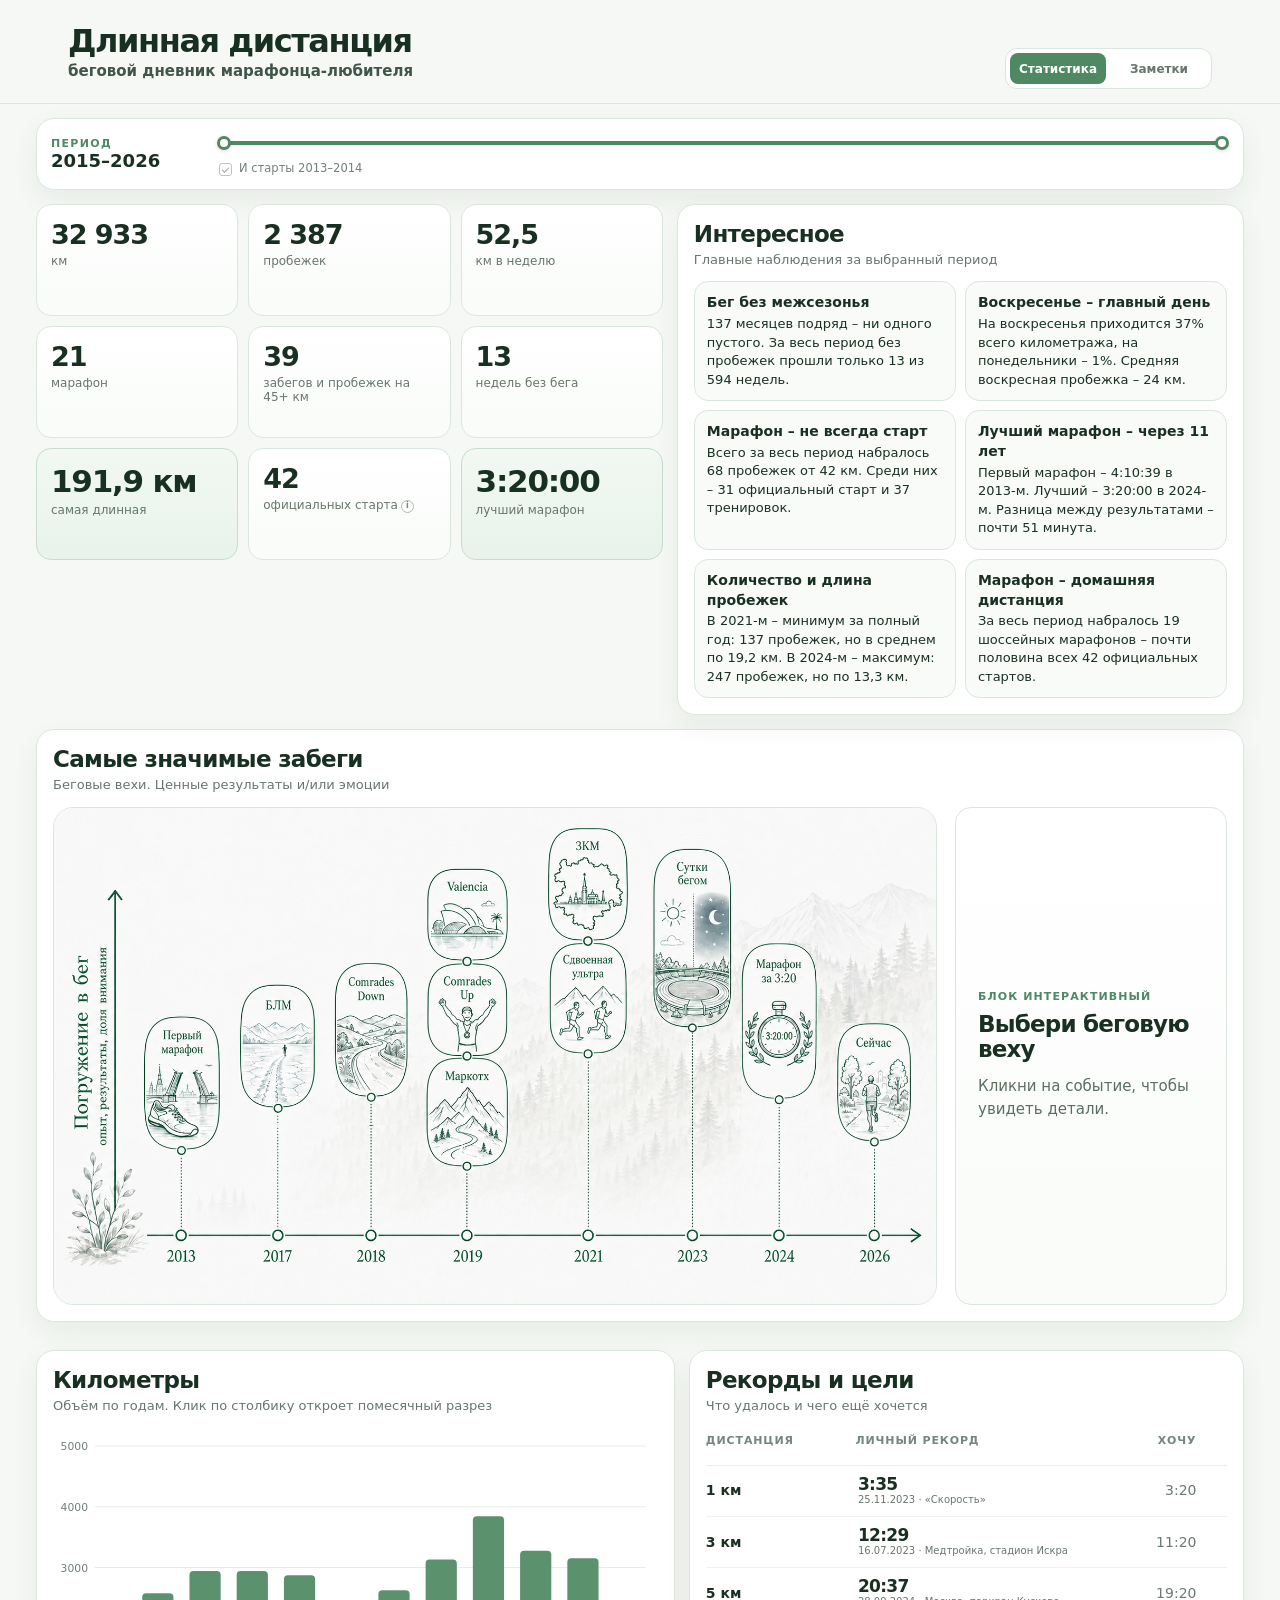
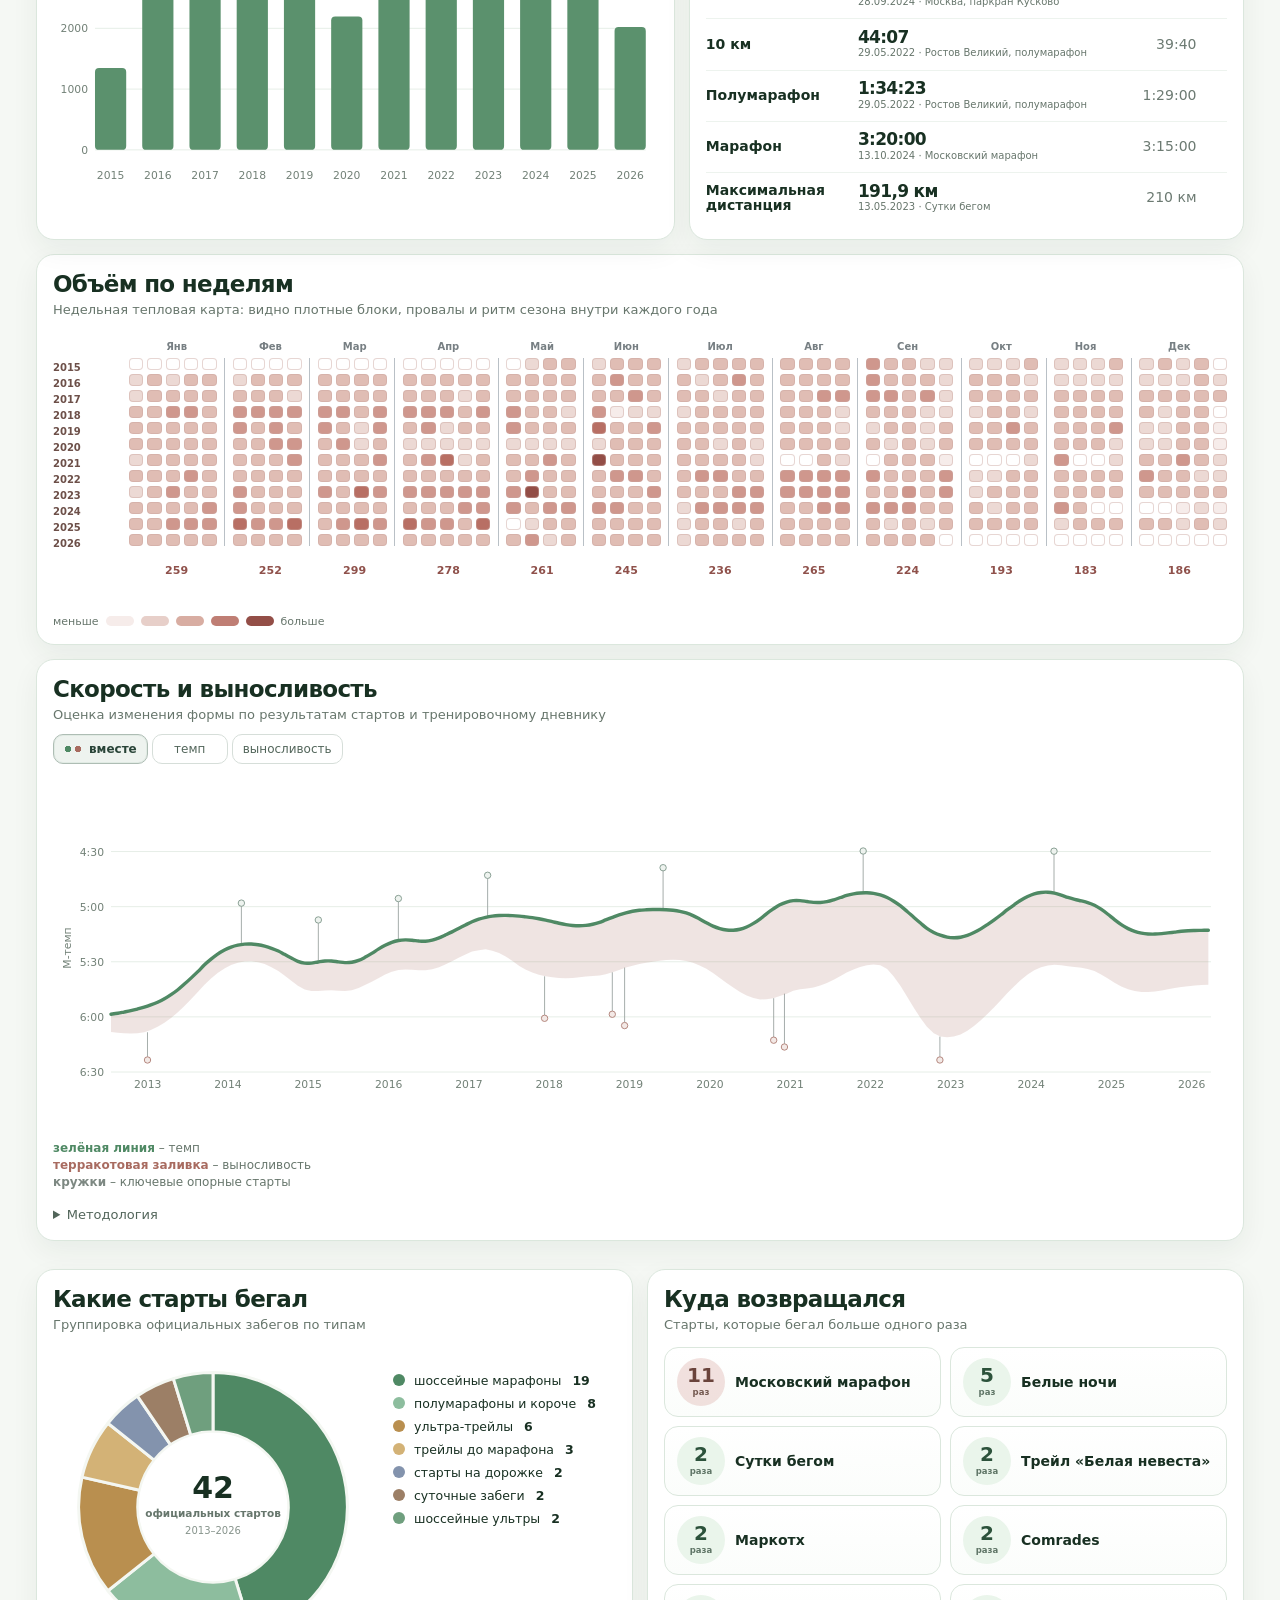
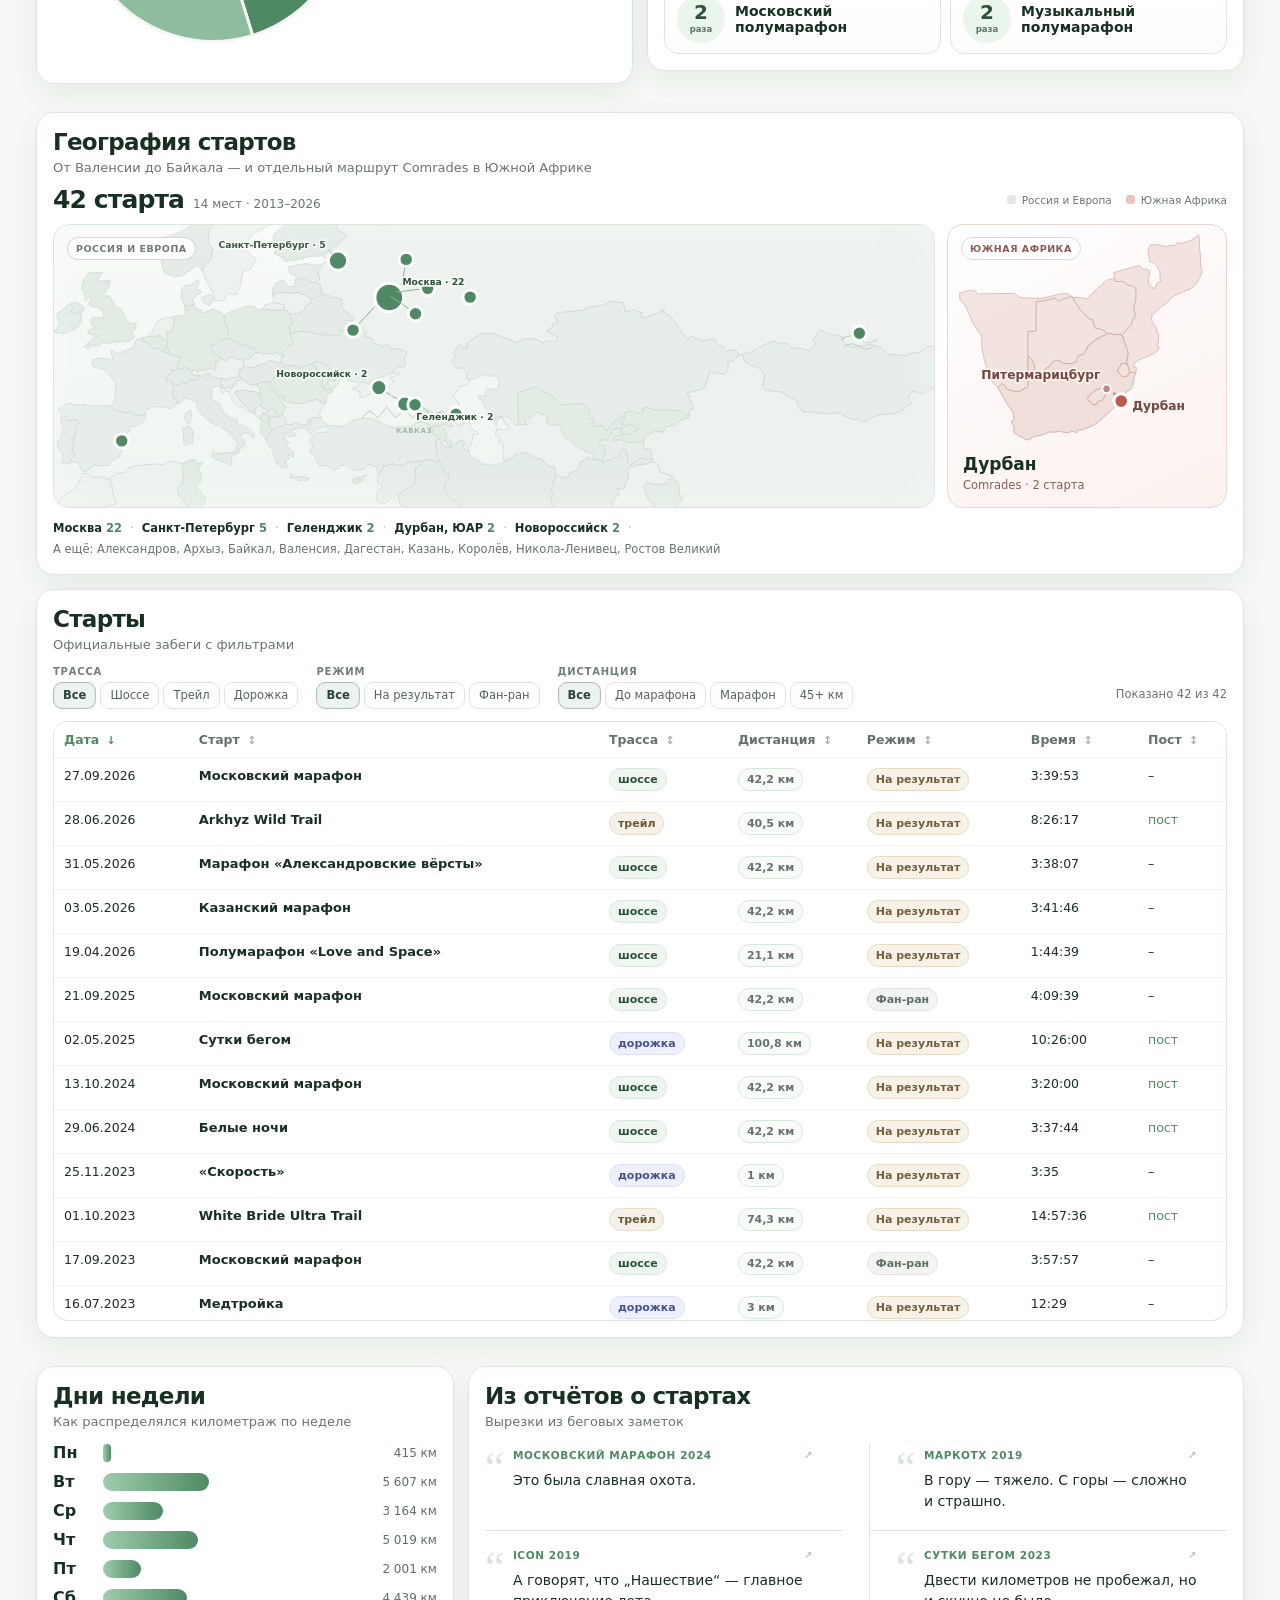
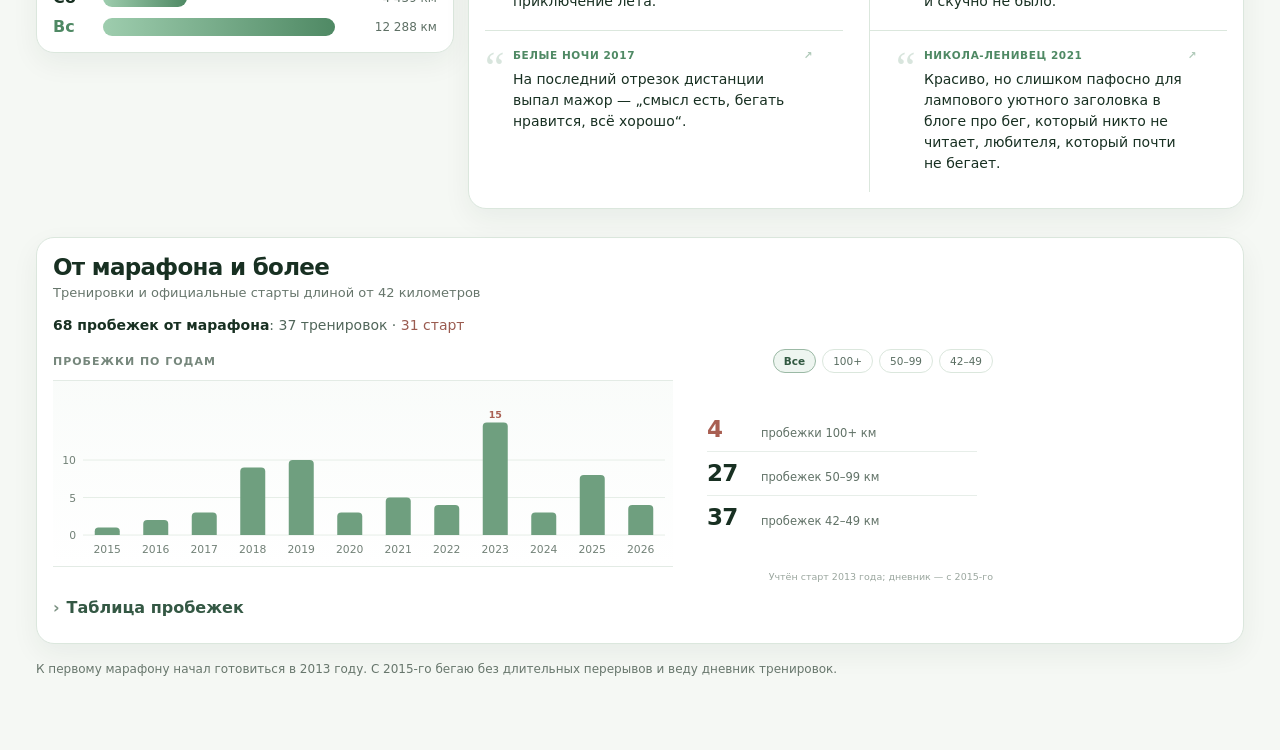
==== commit c39e0c70: "Prepare the running dashboard with approved public data" ====
--- a/index.html
+++ b/index.html
@@ -243,7 +243,7 @@
 <p class="footer">К первому марафону начал готовиться в 2013 году. С 2015-го бегаю без длительных перерывов и веду дневник тренировок.</p>
 </main>
 <script>
-const DATA={"records":[{"date":"2015-05-13","year":2015,"distance":9,"pace_min":6.25,"duration_min":56,"hr":147,"content":"Кросс","comment":"","shoes":""},{"date":"2015-05-16","year":2015,"distance":15,"pace_min":6.283,"duration_min":94,"hr":148,"content":"Длинная","comment":"После 9 км - дискомфорт в левом колене 5 из 10)","shoes":""},{"date":"2015-05-18","year":2015,"distance":9,"pace_min":7.083,"duration_min":64,"hr":139,"content":"Кросс","comment":"Дискомфрт в левом колене 3 из 10 в самом конце тренировки","shoes":""},{"date":"2015-05-20","year":2015,"distance":7,"pace_min":null,"duration_min":null,"hr":null,"content":"Групповая. 3км разминка, СБУ, 3км заминка","comment":"Дискомфорт в колене 2 из 10 ближе к концу заняти","shoes":""},{"date":"2015-05-21","year":2015,"distance":5,"pace_min":7.183,"duration_min":36,"hr":134,"content":"Кросс","comment":"Колено - отлично, без дискомфорта","shoes":""},{"date":"2015-05-23","year":2015,"distance":15.5,"pace_min":7.117,"duration_min":111,"hr":136,"content":"Длинная","comment":"Максимальный дискомфорт по колену 4 из 10","shoes":""},{"date":"2015-05-25","year":2015,"distance":10,"pace_min":6.95,"duration_min":71,"hr":136,"content":"Кросс","comment":"","shoes":""},{"date":"2015-05-27","year":2015,"distance":10,"pace_min":null,"duration_min":90,"hr":147,"content":"Групповая. 2,5 разминка, 5 горок по 500, СБУ, 2,5 заминка.","comment":"","shoes":""},{"date":"2015-05-28","year":2015,"distance":6,"pace_min":7.117,"duration_min":45,"hr":135,"content":"Кросс","comment":"","shoes":""},{"date":"2015-05-30","year":2015,"distance":18,"pace_min":6.75,"duration_min":121,"hr":144,"content":"Длинная","comment":"Дискомфорт в колене 2 из 10. Устал прилично к концу тренировки","shoes":""},{"date":"2015-06-01","year":2015,"distance":9,"pace_min":6.883,"duration_min":62,"hr":140,"content":"Кросс","comment":"Разгрузочная неделя","shoes":""},{"date":"2015-06-03","year":2015,"distance":5,"pace_min":null,"duration_min":105,"hr":null,"content":"Групповая. 3км разменика, СФП, СБУ","comment":"","shoes":""},{"date":"2015-06-04","year":2015,"distance":6.5,"pace_min":6.933,"duration_min":45,"hr":132,"content":"Кросс","comment":"","shoes":""},{"date":"2015-06-06","year":2015,"distance":6.5,"pace_min":6.833,"duration_min":45,"hr":132,"content":"Кросс","comment":"","shoes":""},{"date":"2015-06-08","year":2015,"distance":7.5,"pace_min":7.333,"duration_min":55,"hr":129,"content":"Восстановительный кросс","comment":"","shoes":""},{"date":"2015-06-10","year":2015,"distance":10.5,"pace_min":null,"duration_min":105,"hr":null,"content":"Групповая.  Кросс + СБУ","comment":"","shoes":""},{"date":"2015-06-11","year":2015,"distance":11.5,"pace_min":6.233,"duration_min":72,"hr":148,"content":"2 разминка + 4*быстрый/медленный + 1,5 заминка","comment":"Быстрые: 4:30; 4:03; 4:18; 4:23 (HR=172). Медленные: 7:05; 7:30; 7:05; 7:00 (HR=147).","shoes":""},{"date":"2015-06-13","year":2015,"distance":17,"pace_min":7.05,"duration_min":119,"hr":137,"content":"Длинная","comment":"Самые комфортные: c 6 по 10. Последнией - довольно тяжело","shoes":""},{"date":"2015-06-15","year":2015,"distance":7.5,"pace_min":7.367,"duration_min":56,"hr":130,"content":"Восстановительный кросс","comment":"","shoes":""},{"date":"2015-06-17","year":2015,"distance":5,"pace_min":null,"duration_min":110,"hr":null,"content":"Групповая. Разминка, СФП, СБУ","comment":"","shoes":""},{"date":"2015-06-18","year":2015,"distance":12,"pace_min":6.383,"duration_min":77,"hr":147,"content":"2 разминка + 4*быстрый/медленный + 2 заминка","comment":"Быстрые: 4:01; 3:49; 4:24; 4:07 (HR=174). Медленные: 7:27; 7:22; 7:47; 6:54 (HR=148).","shoes":""},{"date":"2015-06-20","year":2015,"distance":19,"pace_min":6.833,"duration_min":130,"hr":135,"content":"Длинная","comment":"В районе 10-ого километра бежалось волшебно. Устал только ближе к концу самому","shoes":""},{"date":"2015-06-22","year":2015,"distance":8,"pace_min":7,"duration_min":55,"hr":128,"content":"Восстановительный кросс","comment":"","shoes":""},{"date":"2015-06-24","year":2015,"distance":8,"pace_min":null,"duration_min":110,"hr":null,"content":"Групповая. Разминка/заминка. 1300 на скорость и 2*200.","comment":"1300 метров за 05:06","shoes":""},{"date":"2015-06-25","year":2015,"distance":12,"pace_min":6.317,"duration_min":76,"hr":146,"content":"2 разминка + 4*быстрый/медленный + 2 заминка","comment":"Быстрые: 4:15; 4:07; 4:26; 4:26 (HR=170). Медленные: 7:39; 7:24; 7:04; 6:16 (HR=145).","shoes":""},{"date":"2015-06-27","year":2015,"distance":21.5,"pace_min":6.667,"duration_min":143,"hr":137,"content":"Длинная","comment":"Под ливнем: тяжелые кроссовки, но зато не жарко","shoes":""},{"date":"2015-06-29","year":2015,"distance":6.6,"pace_min":6.8,"duration_min":45,"hr":129,"content":"Восстановительный кросс","comment":"Разгрузочная неделя","shoes":""},{"date":"2015-07-01","year":2015,"distance":7,"pace_min":null,"duration_min":null,"hr":null,"content":"Групповая. 3 - разминка/заминка. СБУ. 8*(200 через 200)","comment":"Двести бегал в диапазоне от 30,08 до 32,8","shoes":""},{"date":"2015-07-04","year":2015,"distance":7,"pace_min":7.25,"duration_min":50,"hr":132,"content":"Восстановительный кросс","comment":"Очень жарко..","shoes":""},{"date":"2015-07-06","year":2015,"distance":7,"pace_min":7.167,"duration_min":50,"hr":129,"content":"Восстановительный кросс","comment":"","shoes":""},{"date":"2015-07-08","year":2015,"distance":7,"pace_min":null,"duration_min":120,"hr":130,"content":"Групповая. 4 размина/заминка. СФП, СБУ, пара горок","comment":"Быстрая горка (\"от начала до туалетов\") за 2:31","shoes":""},{"date":"2015-07-09","year":2015,"distance":9,"pace_min":6.367,"duration_min":57,"hr":144,"content":"3 разменика + 4 темп + 2 заминка","comment":"4 темповых: Время: 19:22. Темп: 5:00. Средний пульс: 164. Очень круто бежалось.","shoes":""},{"date":"2015-07-11","year":2015,"distance":21,"pace_min":6.983,"duration_min":146,"hr":134,"content":"Длинная","comment":"Комфортно, легко, здорово. Пил в процессе. Был легкий (1/10) дискомфорт в левом колене","shoes":""},{"date":"2015-07-13","year":2015,"distance":10.5,"pace_min":6.417,"duration_min":67,"hr":null,"content":"2,6 разминка + 10 по 400 через 200 + 2 заминка","comment":"Пульсометр дома забыл. Нога (микротравма) особо не мешеала. Норм.","shoes":""},{"date":"2015-07-14","year":2015,"distance":7,"pace_min":6.983,"duration_min":49,"hr":127,"content":"Восстановительный кросс","comment":"","shoes":""},{"date":"2015-07-15","year":2015,"distance":8,"pace_min":null,"duration_min":90,"hr":133,"content":"Групповая. Разминка/заминка, СБУ, 30 минут на тест ПАНО","comment":"","shoes":""},{"date":"2015-07-16","year":2015,"distance":10,"pace_min":6.133,"duration_min":63,"hr":146,"content":"3 разменика + 5 темп + 2 заминка","comment":"5 темповых: Время: 24:31. Темп: 4:54. Средний пульс: 168.","shoes":""},{"date":"2015-07-19","year":2015,"distance":21.5,"pace_min":5.867,"duration_min":126,"hr":141,"content":"Длинная на пульсе 140-145.","comment":"В Голландии, крутые условия.","shoes":""},{"date":"2015-07-21","year":2015,"distance":8,"pace_min":6.917,"duration_min":56,"hr":127,"content":"Восстановительный кросс","comment":"Голландия","shoes":""},{"date":"2015-07-22","year":2015,"distance":9,"pace_min":null,"duration_min":75,"hr":137,"content":"2 разминка. 10 по 200 через 200. 2+1 заминка (СФП между)","comment":"Голландия","shoes":""},{"date":"2015-07-23","year":2015,"distance":11,"pace_min":5.983,"duration_min":66,"hr":145,"content":"3 разменика + 6 темп + 2 заминка","comment":"6 темповых: Время: 28:01. Темп: 4:40. Средний пульс: 167. Голландия, крутые условия.","shoes":""},{"date":"2015-07-25","year":2015,"distance":11,"pace_min":6.467,"duration_min":70,"hr":131,"content":"Умеренный кросс","comment":"Бежалось очень легко и быстро. Тоже Голландия. Крутые условия.","shoes":""},{"date":"2015-07-27","year":2015,"distance":12,"pace_min":6.2,"duration_min":75,"hr":145,"content":"2 разминка + 5*(1 км быстро + 5 минут трусцы) + 2 заминка","comment":"Быстрые километры: 600 метров на 70% плюс 400 метроа на 95%","shoes":""},{"date":"2015-07-28","year":2015,"distance":10.5,"pace_min":6.067,"duration_min":63,"hr":144,"content":"Кросс","comment":"","shoes":""},{"date":"2015-07-29","year":2015,"distance":6,"pace_min":null,"duration_min":null,"hr":null,"content":"Групповая. Разминка. Ускорения. СБУ","comment":"Много выпрыгиваний… ух ноги.","shoes":""},{"date":"2015-07-30","year":2015,"distance":11.5,"pace_min":6.067,"duration_min":71,"hr":149,"content":"3 разменика + 6 темп + 2,5 заминка","comment":"6 темповых: Время: 29:42. Темп: 4:57. Средний пульс: 170. На забитых ногах после вчера.","shoes":""},{"date":"2015-08-01","year":2015,"distance":17,"pace_min":6.033,"duration_min":104,"hr":144,"content":"Длинный кросс","comment":"","shoes":""},{"date":"2015-08-03","year":2015,"distance":7,"pace_min":7,"duration_min":50,"hr":130,"content":"Восстановительный кросс","comment":"","shoes":""},{"date":"2015-08-05","year":2015,"distance":8,"pace_min":null,"duration_min":null,"hr":null,"content":"Групповая. Разминка/заминка, 3 ускорения по 800, СФП","comment":"","shoes":""},{"date":"2015-08-06","year":2015,"distance":11.5,"pace_min":5.8,"duration_min":67,"hr":152,"content":"2 разменика + 7 темп + 2,5 заминка","comment":"7 темповых: Время: 34:33. Темп: 4:56. Средний пульс: 168","shoes":""},{"date":"2015-08-07","year":2015,"distance":11.5,"pace_min":6.5,"duration_min":73,"hr":144,"content":"2 разменика + 10 по 400 через 400 + 1,5 заминка","comment":"","shoes":""},{"date":"2015-08-08","year":2015,"distance":16.5,"pace_min":6.583,"duration_min":110,"hr":146,"content":"Длинный кросс","comment":"Жарко и вторая тренировка за 12 часов - пульс высокий, скорость маленькая","shoes":""},{"date":"2015-08-10","year":2015,"distance":10,"pace_min":6.267,"duration_min":64,"hr":146,"content":"3 разменика + 5 темп + 2 заминка","comment":"5 темповых: Время: 24:39. Темп: 4:56. Средний пульс: 165.","shoes":""},{"date":"2015-08-11","year":2015,"distance":9.5,"pace_min":5.933,"duration_min":57,"hr":146,"content":"Умеренный кросс","comment":"","shoes":""},{"date":"2015-08-12","year":2015,"distance":6,"pace_min":null,"duration_min":null,"hr":null,"content":"Групповая.  Разминка/заминка + 15 раз по 100 через 100","comment":"Сто метров: 16-17 секунд. Лучшая сотня: 13,5 (все по 100 - 90% максимума)","shoes":""},{"date":"2015-08-13","year":2015,"distance":6,"pace_min":null,"duration_min":43,"hr":null,"content":"2 разминка, 5 по 100 через 2 минуты отдыха + 2 заминка","comment":"Все по с100 - 70% максимума. Всё болит после вчера","shoes":""},{"date":"2015-08-16","year":2015,"distance":22.2,"pace_min":null,"duration_min":110,"hr":null,"content":"Разминка + музыкальный полумарафон","comment":"21,1 - время: 1:43:04, темп: 4,53. Разминка: км + чуть-чуть СБУ + 2 по 30 ускорения + гимнстика","shoes":""},{"date":"2015-08-19","year":2015,"distance":7,"pace_min":null,"duration_min":null,"hr":null,"content":"Групповая. СБУ, кросс, ускорения","comment":"","shoes":""},{"date":"2015-08-20","year":2015,"distance":19,"pace_min":5.883,"duration_min":112,"hr":149,"content":"Длинный кросс","comment":"","shoes":""},{"date":"2015-08-23","year":2015,"distance":19,"pace_min":5.867,"duration_min":112,"hr":152,"content":"Длинный кросс","comment":"","shoes":""},{"date":"2015-08-24","year":2015,"distance":7,"pace_min":6.7,"duration_min":49,"hr":134,"content":"Восстановительный кросс","comment":"","shoes":""},{"date":"2015-08-26","year":2015,"distance":8.5,"pace_min":null,"duration_min":110,"hr":null,"content":"Групповая. СБУ, отрезки, кросс","comment":"","shoes":""},{"date":"2015-08-27","year":2015,"distance":14.5,"pace_min":5.583,"duration_min":81,"hr":142,"content":"2 разминка + 10 темп + 2,5 заминка","comment":"10 темповых: Время: 50:12. Темп: 5:01. Средний пульс: 163.","shoes":""},{"date":"2015-08-28","year":2015,"distance":14,"pace_min":6.55,"duration_min":90,"hr":142,"content":"2 разминка + 10*500/500 + 2 заминка","comment":"Быстрые 500 в среднем около 2 минут","shoes":""},{"date":"2015-08-30","year":2015,"distance":23,"pace_min":5.517,"duration_min":125,"hr":154,"content":"Длинный кросс","comment":"Гольяновский полумарафон + еще два","shoes":""},{"date":"2015-08-31","year":2015,"distance":7,"pace_min":6.883,"duration_min":48,"hr":132,"content":"Восстановительный кросс","comment":"","shoes":""},{"date":"2015-09-01","year":2015,"distance":9,"pace_min":5.917,"duration_min":53,"hr":149,"content":"2 разминка + 3*1,5 быстрых через 2мин трусцы + 2 заминка","comment":"","shoes":""},{"date":"2015-09-02","year":2015,"distance":10.5,"pace_min":6.617,"duration_min":70,"hr":149,"content":"Групповая. Длинный кросс, немного ОФП и СФП","comment":"","shoes":""},{"date":"2015-09-03","year":2015,"distance":16,"pace_min":5.517,"duration_min":88,"hr":154,"content":"2 разминка + 12 темп + 2 заминка","comment":"12 темповых: Время: 59:41. Темп: 4:58. Средний пульс: 163.","shoes":""},{"date":"2015-09-04","year":2015,"distance":12.5,"pace_min":6.167,"duration_min":78,"hr":145,"content":"2 разминка + 10*500 через 2мин трусцы + 2,5 заминка","comment":"Быстрые 500 в среднем около 2:10","shoes":""},{"date":"2015-09-06","year":2015,"distance":26,"pace_min":5.717,"duration_min":149,"hr":152,"content":"Длинный кросс","comment":"Гольяновский полумарафон + еще пять. История с икрами до пятого километра. Забиты были.","shoes":""},{"date":"2015-09-08","year":2015,"distance":12,"pace_min":5.883,"duration_min":71,"hr":157,"content":"2 разминка + 8 темп + 2 заминка","comment":"Забились икры между 2,5 и 5 темпа. 8 темповых: Время: 39:32. Темп: 4:57. Средний пульс: 171.","shoes":""},{"date":"2015-09-10","year":2015,"distance":7,"pace_min":6.717,"duration_min":47,"hr":136,"content":"Восстановительный кросс","comment":"Икры еще беспокоят, правая особоенно","shoes":""},{"date":"2015-09-11","year":2015,"distance":18,"pace_min":5.717,"duration_min":103,"hr":149,"content":"Длинный кросс","comment":"","shoes":""},{"date":"2015-09-13","year":2015,"distance":8,"pace_min":6.95,"duration_min":55,"hr":139,"content":"2,5 разминка, 8 по 100 + 3 заминка","comment":"","shoes":""},{"date":"2015-09-15","year":2015,"distance":9,"pace_min":5.783,"duration_min":53,"hr":151,"content":"3 разминка + 4 темп + 2 заминка","comment":"4 темповых: Время: 18:00. Темп: 4:30. Средний пульс: 173.","shoes":""},{"date":"2015-09-16","year":2015,"distance":7,"pace_min":null,"duration_min":null,"hr":null,"content":"Групповая. Разминка/заминка, СБУ, ускорения","comment":"","shoes":""},{"date":"2015-09-18","year":2015,"distance":4,"pace_min":6.3,"duration_min":25,"hr":null,"content":"4 километра трусцы, растяжка","comment":"","shoes":""},{"date":"2015-09-20","year":2015,"distance":42.2,"pace_min":6.15,"duration_min":262,"hr":null,"content":"Марафон.","comment":"Первые 15 по 5:10. Дальше херь какая-то и еле-еле к финишу","shoes":"20"},{"date":"2015-09-22","year":2015,"distance":6,"pace_min":6.7,"duration_min":42,"hr":130,"content":"Восстановительный кросс","comment":"","shoes":""},{"date":"2015-09-25","year":2015,"distance":8.5,"pace_min":6.25,"duration_min":53,"hr":136,"content":"Кросс","comment":"","shoes":""},{"date":"2015-09-26","year":2015,"distance":8,"pace_min":6.5,"duration_min":52,"hr":null,"content":"Кросс","comment":"","shoes":""},{"date":"2015-10-03","year":2015,"distance":14.5,"pace_min":5.8,"duration_min":84,"hr":149,"content":"7,5 кросс + 5 темп (park run) + 2 заминка","comment":"5 темп: Время: 23,14. Темп: 4:39. Средний пульс: 167.","shoes":""},{"date":"2015-10-05","year":2015,"distance":9,"pace_min":6.567,"duration_min":60,"hr":138,"content":"Кросс","comment":"","shoes":""},{"date":"2015-10-10","year":2015,"distance":22.2,"pace_min":5.533,"duration_min":122,"hr":162,"content":"Полумарафон со случйшно лишним километром","comment":"По пульсу данные не точные - съехал датчик на последних 8 км.","shoes":""},{"date":"2015-10-12","year":2015,"distance":9,"pace_min":7,"duration_min":64,"hr":134,"content":"Кросс","comment":"","shoes":""},{"date":"2015-10-14","year":2015,"distance":9,"pace_min":6.883,"duration_min":62,"hr":135,"content":"Кросс","comment":"","shoes":""},{"date":"2015-10-17","year":2015,"distance":16,"pace_min":6,"duration_min":95,"hr":null,"content":"Кросс","comment":"С Кириллом - было легко, разговаривали и т.п.","shoes":""},{"date":"2015-10-20","year":2015,"distance":9.5,"pace_min":6.5,"duration_min":62,"hr":142,"content":"Кросс","comment":"","shoes":""},{"date":"2015-10-22","year":2015,"distance":10,"pace_min":6.5,"duration_min":67,"hr":137,"content":"Кросс","comment":"","shoes":""},{"date":"2015-10-24","year":2015,"distance":14.5,"pace_min":5.717,"duration_min":84,"hr":151,"content":"7,5 кросс + 5 темп (park run) + 2 заминка","comment":"5 темп: Время: 23,39. Темп: 4:44. Средний пульс: 170.","shoes":""},{"date":"2015-10-27","year":2015,"distance":11,"pace_min":6.717,"duration_min":73,"hr":137,"content":"Кросс","comment":"","shoes":""},{"date":"2015-10-29","year":2015,"distance":11.5,"pace_min":6.55,"duration_min":75,"hr":141,"content":"Кросс","comment":"","shoes":""},{"date":"2015-10-31","year":2015,"distance":14,"pace_min":5.6,"duration_min":77,"hr":161,"content":"7 быстрый кросс + 5 темп (park run) + 2 заминка","comment":"5 темп: Время: 23,54. Темп: 4:47. Средний пульс: 176. Так себе из-за быстро-темповой разминки","shoes":""},{"date":"2015-11-03","year":2015,"distance":12.5,"pace_min":6.317,"duration_min":79,"hr":146,"content":"Кросс","comment":"","shoes":""},{"date":"2015-11-07","year":2015,"distance":18,"pace_min":6.25,"duration_min":113,"hr":148,"content":"Длинный кросс","comment":"","shoes":""},{"date":"2015-11-10","year":2015,"distance":12.5,"pace_min":6.8,"duration_min":85,"hr":135,"content":"Кросс","comment":"","shoes":""},{"date":"2015-11-12","year":2015,"distance":13,"pace_min":6.883,"duration_min":89,"hr":139,"content":"Кросс","comment":"","shoes":""},{"date":"2015-11-15","year":2015,"distance":7,"pace_min":5.983,"duration_min":42,"hr":155,"content":"Кросс","comment":"В Нижнем Новгороде","shoes":""},{"date":"2015-11-19","year":2015,"distance":14,"pace_min":6.783,"duration_min":95,"hr":138,"content":"Кросс","comment":"","shoes":""},{"date":"2015-11-21","year":2015,"distance":17,"pace_min":6.367,"duration_min":109,"hr":146,"content":"Длинный кросс","comment":"Чуть-чуть тяежлова-то, но норм","shoes":""},{"date":"2015-11-24","year":2015,"distance":11.5,"pace_min":7.283,"duration_min":84,"hr":139,"content":"Кросс","comment":"По не очень скользкому льду. Зато светло, как днём.","shoes":""},{"date":"2015-11-26","year":2015,"distance":12,"pace_min":6.383,"duration_min":85,"hr":145,"content":"Кросс + 3 километра случайного темпа в середине","comment":"Темп: 5:10, 4:37, 4:41 - не знал, что я так могу в это время года.","shoes":""},{"date":"2015-11-28","year":2015,"distance":14.5,"pace_min":6.417,"duration_min":93,"hr":147,"content":"Кросс","comment":"","shoes":""},{"date":"2015-12-01","year":2015,"distance":13,"pace_min":6.9,"duration_min":90,"hr":135,"content":"Кросс","comment":"","shoes":""},{"date":"2015-12-05","year":2015,"distance":16,"pace_min":6.533,"duration_min":105,"hr":144,"content":"Длинный кросс","comment":"","shoes":""},{"date":"2015-12-08","year":2015,"distance":13.5,"pace_min":6.517,"duration_min":88,"hr":140,"content":"Кросс","comment":"","shoes":""},{"date":"2015-12-10","year":2015,"distance":13.5,"pace_min":6.633,"duration_min":90,"hr":140,"content":"Кросс","comment":"","shoes":""},{"date":"2015-12-12","year":2015,"distance":17,"pace_min":5.95,"duration_min":101,"hr":155,"content":"Длинный кросс","comment":"","shoes":""},{"date":"2015-12-16","year":2015,"distance":11.5,"pace_min":6.467,"duration_min":76,"hr":143,"content":"Кросс","comment":"Пурга и метель - огонь","shoes":""},{"date":"2015-12-17","year":2015,"distance":9.5,"pace_min":6.667,"duration_min":62,"hr":144,"content":"Кросс","comment":"","shoes":""},{"date":"2015-12-19","year":2015,"distance":9.5,"pace_min":6.217,"duration_min":58,"hr":null,"content":"Кросс","comment":"Забен дедов морозов","shoes":""},{"date":"2015-12-22","year":2015,"distance":13.5,"pace_min":7.267,"duration_min":97,"hr":149,"content":"Кросс","comment":"Странное сочетание скорости и пульса","shoes":""},{"date":"2015-12-26","year":2015,"distance":18,"pace_min":6.483,"duration_min":117,"hr":149,"content":"Длинный кросс","comment":"Что-то с пульсом вторую тренировку подряд не то - высокий.. Завтра побегу медленно","shoes":""},{"date":"2015-12-27","year":2015,"distance":11.5,"pace_min":6.95,"duration_min":82,"hr":143,"content":"Кросс","comment":"Корректный пуль - ХЗ. Сокрее всего в районе с 137 - тупит и сползает датчик","shoes":""},{"date":"2016-01-01","year":2016,"distance":15.5,"pace_min":5.9,"duration_min":91,"hr":null,"content":"Кросс","comment":"По шоссе от села Покровское по направлению к Угличу и обратно. Тепмература: -20","shoes":""},{"date":"2016-01-03","year":2016,"distance":14,"pace_min":6.767,"duration_min":96,"hr":null,"content":"Кросс","comment":"","shoes":""},{"date":"2016-01-05","year":2016,"distance":14.5,"pace_min":6.683,"duration_min":96,"hr":null,"content":"Кросс","comment":"","shoes":""},{"date":"2016-01-08","year":2016,"distance":16,"pace_min":6.233,"duration_min":100,"hr":null,"content":"Кросс","comment":"Видимо, бежал немного быстрее, чем стоило. Самочувствие - норм.","shoes":""},{"date":"2016-01-10","year":2016,"distance":14.5,"pace_min":6.25,"duration_min":90,"hr":null,"content":"Кросс","comment":"Тяжелова-то немного. Надо приглядывать за темпом и сбавить секунд на 15","shoes":""},{"date":"2016-01-12","year":2016,"distance":11.5,"pace_min":7.033,"duration_min":81,"hr":null,"content":"Кросс","comment":"По-спартански: ветер в лицо, пурга, снега по половину щиколотки.","shoes":""},{"date":"2016-01-16","year":2016,"distance":21,"pace_min":6.617,"duration_min":139,"hr":null,"content":"Длинная","comment":"Перввая половинка в году. Темп: 7:10 --> 6:10","shoes":""},{"date":"2016-01-19","year":2016,"distance":14.5,"pace_min":6.6,"duration_min":96,"hr":null,"content":"Кросс","comment":"","shoes":""},{"date":"2016-01-21","year":2016,"distance":14.5,"pace_min":6.9,"duration_min":98,"hr":null,"content":"Кросс","comment":"","shoes":""},{"date":"2016-01-24","year":2016,"distance":15.5,"pace_min":6.333,"duration_min":99,"hr":null,"content":"Кросс","comment":"","shoes":""},{"date":"2016-01-26","year":2016,"distance":14.5,"pace_min":6.9,"duration_min":100,"hr":null,"content":"Кросс","comment":"","shoes":""},{"date":"2016-01-28","year":2016,"distance":15,"pace_min":7.25,"duration_min":110,"hr":null,"content":"Кросс по плохой повернхности","comment":"Под ногами леди и неудобный снег. И, вероятно, реальные показатели: 15,5 км, 7:05 темп","shoes":""},{"date":"2016-01-31","year":2016,"distance":18.5,"pace_min":6.833,"duration_min":127,"hr":null,"content":"1 + 2,5 лёд/снег + 12 + 2 лёд/снег + 1","comment":"Темп на 12 нормальных километрах в районе 06:20","shoes":""},{"date":"2016-02-03","year":2016,"distance":11.5,"pace_min":7.4,"duration_min":85,"hr":null,"content":"1 + 2 лёд + 5,5 + 2 лёд + 1","comment":"Темп на 5,5 нормальных километрах в районе 06:35","shoes":""},{"date":"2016-02-06","year":2016,"distance":7.5,"pace_min":8.367,"duration_min":63,"hr":null,"content":"Еле-бег","comment":"Осторожный бег, чтобы колени восстановились.","shoes":""},{"date":"2016-02-07","year":2016,"distance":12,"pace_min":7.75,"duration_min":92,"hr":null,"content":"Тихий кросс","comment":"Чуть-чуть поживее, чем наконуне. Колени немного побаливали до","shoes":""},{"date":"2016-02-09","year":2016,"distance":11,"pace_min":8.3,"duration_min":91,"hr":null,"content":"Еле-бег","comment":"Колени побаливают ингда днем, чувствуются послебега. Во время еле-бега - всё отлично","shoes":""},{"date":"2016-02-10","year":2016,"distance":12,"pace_min":6.9,"duration_min":83,"hr":null,"content":"Почти обычный кросс","comment":"При нормальной скорости колоени тоже ок. Днем опять побаливали при ходьбе","shoes":""},{"date":"2016-02-11","year":2016,"distance":13,"pace_min":6.983,"duration_min":91,"hr":null,"content":"Почти обычный кросс","comment":"На пятом километре при темпе 6:20 начало болеть колено, сбавил.","shoes":""},{"date":"2016-02-13","year":2016,"distance":15.5,"pace_min":6.383,"duration_min":98,"hr":null,"content":"Почти длинная (относительно недели)","comment":"Колени - норм.","shoes":""},{"date":"2016-02-16","year":2016,"distance":5,"pace_min":8,"duration_min":36,"hr":null,"content":"Говно-бег (. Очень скользко и тело болит","comment":"Болит все тело после футбола","shoes":""},{"date":"2016-02-18","year":2016,"distance":19,"pace_min":6.667,"duration_min":126,"hr":null,"content":"Длинная!","comment":"По ощущениям - немного перебегал. + микротравма в левом бедре на внутренней стороне.","shoes":""},{"date":"2016-02-20","year":2016,"distance":8.5,"pace_min":6.433,"duration_min":55,"hr":null,"content":"Кросс","comment":"Тяжелова-то было. Но норм, побегал.","shoes":""},{"date":"2016-02-21","year":2016,"distance":16,"pace_min":6.333,"duration_min":101,"hr":null,"content":"Кросс. Темп - бодрый.","comment":"Колено левое ненмого болело до тренировки. Во время и после - норм. Бедр - норм.","shoes":""},{"date":"2016-02-23","year":2016,"distance":16,"pace_min":6.333,"duration_min":102,"hr":null,"content":"Кросс","comment":"Сначала было тяжелова-то. Потом разошелся - всё отл.","shoes":""},{"date":"2016-02-25","year":2016,"distance":16,"pace_min":6.733,"duration_min":107,"hr":null,"content":"Кросс","comment":"","shoes":""},{"date":"2016-02-28","year":2016,"distance":21,"pace_min":6.033,"duration_min":127,"hr":null,"content":"Длинная!","comment":"Хоршо зашло. По силам - ок. Колено - ок. Всё ок","shoes":""},{"date":"2016-03-01","year":2016,"distance":12.5,"pace_min":6.5,"duration_min":81,"hr":null,"content":"Кросс","comment":"","shoes":""},{"date":"2016-03-03","year":2016,"distance":12.5,"pace_min":6.867,"duration_min":86,"hr":null,"content":"Кросс","comment":"","shoes":""},{"date":"2016-03-05","year":2016,"distance":16,"pace_min":6.367,"duration_min":102,"hr":null,"content":"Кросс","comment":"","shoes":""},{"date":"2016-03-10","year":2016,"distance":16,"pace_min":6.5,"duration_min":104,"hr":null,"content":"Кросс","comment":"","shoes":""},{"date":"2016-03-11","year":2016,"distance":17,"pace_min":6.567,"duration_min":112,"hr":null,"content":"Кросс","comment":"","shoes":""},{"date":"2016-03-13","year":2016,"distance":24.5,"pace_min":6.05,"duration_min":148,"hr":null,"content":"Длинная","comment":"Вдвоем с Кириллом - хорошо пошло. Устал очень даже не сильно.","shoes":""},{"date":"2016-03-15","year":2016,"distance":12,"pace_min":6.817,"duration_min":81,"hr":null,"content":"Кросс","comment":"","shoes":""},{"date":"2016-03-17","year":2016,"distance":16,"pace_min":6.717,"duration_min":108,"hr":null,"content":"Кросс","comment":"","shoes":""},{"date":"2016-03-19","year":2016,"distance":22.5,"pace_min":6.183,"duration_min":138,"hr":null,"content":"Длинная","comment":"","shoes":""},{"date":"2016-03-20","year":2016,"distance":10.5,"pace_min":6.4,"duration_min":68,"hr":null,"content":"Кросс","comment":"","shoes":""},{"date":"2016-03-22","year":2016,"distance":16,"pace_min":6.35,"duration_min":102,"hr":null,"content":"Кросс","comment":"","shoes":""},{"date":"2016-03-24","year":2016,"distance":16.5,"pace_min":6.367,"duration_min":104,"hr":null,"content":"Кросс","comment":"","shoes":""},{"date":"2016-03-26","year":2016,"distance":8.5,"pace_min":6.75,"duration_min":57,"hr":null,"content":"Восстановительный бег","comment":"","shoes":""},{"date":"2016-03-27","year":2016,"distance":25.5,"pace_min":6.2,"duration_min":159,"hr":null,"content":"Длинная","comment":"Непросто. После десятого почти всё выбегал из шести минут","shoes":""},{"date":"2016-03-29","year":2016,"distance":7,"pace_min":7.433,"duration_min":52,"hr":null,"content":"Восстановительный бег","comment":"","shoes":""},{"date":"2016-03-30","year":2016,"distance":12,"pace_min":null,"duration_min":95,"hr":144,"content":"Групповая. Раз/зам, СБУ и мини-ускорения в горку","comment":"","shoes":""},{"date":"2016-03-31","year":2016,"distance":10,"pace_min":7.183,"duration_min":73,"hr":148,"content":"Кросс","comment":"Скорее всего, данные о пульсе не верны - криво показывал.","shoes":""},{"date":"2016-04-03","year":2016,"distance":18,"pace_min":6.183,"duration_min":112,"hr":null,"content":"Длинная","comment":"","shoes":""},{"date":"2016-04-05","year":2016,"distance":12.5,"pace_min":6.5,"duration_min":81,"hr":149,"content":"Раз/зам - 7,5. 6*(3' по 70-80% через 2' свободного)","comment":"Темп быстрых: 5:04, 5:12, 5:16, 4:17, 4:37, 4:46","shoes":""},{"date":"2016-04-06","year":2016,"distance":10.5,"pace_min":6.7,"duration_min":70,"hr":150,"content":"Групповая. Раз/зам + 4 круга (ОФП + кросс с горкой)","comment":"","shoes":""},{"date":"2016-04-08","year":2016,"distance":15.5,"pace_min":6.05,"duration_min":99,"hr":152,"content":"Раз/зам - 7,5. 2*(4 темпа через 3' свободного)","comment":"Первый четыре темпа: 20:29, 05:07, 166. Вторые: 20:05, 05:01, 174. Тяжело","shoes":""},{"date":"2016-04-10","year":2016,"distance":23.5,"pace_min":6.05,"duration_min":142,"hr":null,"content":"Длинная","comment":"Опять что-то тяжело. Не смерть как, но устал. Первый раз в летней обуви.","shoes":""},{"date":"2016-04-12","year":2016,"distance":11.5,"pace_min":6.25,"duration_min":73,"hr":140,"content":"Кросс с темпом 6:15 (В задании было 8-10 км)","comment":"Привыкаю занового к летним кроссовкам. Мозоли есть и побаливает свод","shoes":""},{"date":"2016-04-13","year":2016,"distance":11.5,"pace_min":5.917,"duration_min":69,"hr":150,"content":"Групповая. Раз/зам, темп 6, СБУ","comment":"Шесть темп: 29:11, 4:52, 168","shoes":""},{"date":"2016-04-15","year":2016,"distance":11,"pace_min":6,"duration_min":66,"hr":147,"content":"Раз/зам. 3*(1 темп через 3' свободного)","comment":"Темпы: 04:59 / 165 , 04:38 / 167 , 04:22 / 165. Первый в гоку, третий с горки.","shoes":""},{"date":"2016-04-16","year":2016,"distance":8.5,"pace_min":6.317,"duration_min":54,"hr":null,"content":"Восстановительный бег","comment":"","shoes":""},{"date":"2016-04-17","year":2016,"distance":18,"pace_min":6.033,"duration_min":109,"hr":null,"content":"Длинная","comment":"","shoes":""},{"date":"2016-04-19","year":2016,"distance":12,"pace_min":6.667,"duration_min":80,"hr":null,"content":"Кросс","comment":"Странно, что так медленно получилось. Бежал вроде бы вполне себе…","shoes":""},{"date":"2016-04-20","year":2016,"distance":12.5,"pace_min":5.767,"duration_min":72,"hr":154,"content":"Групповая. Раз/зам, темп 7, СБУ","comment":"Семь темп: 34:43, 4:58, 164","shoes":""},{"date":"2016-04-22","year":2016,"distance":11.5,"pace_min":5.983,"duration_min":69,"hr":null,"content":"Кросс","comment":"","shoes":""},{"date":"2016-04-23","year":2016,"distance":8,"pace_min":6.833,"duration_min":55,"hr":null,"content":"Восстановительный бег","comment":"","shoes":""},{"date":"2016-04-24","year":2016,"distance":20,"pace_min":5.8,"duration_min":116,"hr":null,"content":"Длинная","comment":"Довольно быстро получилось: после восьмого по 5:30-5:40","shoes":""},{"date":"2016-04-27","year":2016,"distance":14,"pace_min":5.583,"duration_min":79,"hr":148,"content":"Персональная с Димой. Раз/зам, темп 8","comment":"Восемь темп: 39:21, 4:55, 163","shoes":""},{"date":"2016-04-28","year":2016,"distance":9,"pace_min":6.95,"duration_min":62,"hr":null,"content":"Восстановительный кросс","comment":"Тяжелова-то шло","shoes":""},{"date":"2016-04-29","year":2016,"distance":12,"pace_min":6.067,"duration_min":73,"hr":null,"content":"Кросс","comment":"","shoes":""},{"date":"2016-04-30","year":2016,"distance":21,"pace_min":6.267,"duration_min":131,"hr":null,"content":"Длинная","comment":"Зашла тяжело. То ли жарко, то ли накопилась усталость и пора разгрузиться","shoes":""},{"date":"2016-05-03","year":2016,"distance":8,"pace_min":6.167,"duration_min":49,"hr":null,"content":"Кросс","comment":"Начало восстановительной недели","shoes":""},{"date":"2016-05-04","year":2016,"distance":13,"pace_min":5.95,"duration_min":78,"hr":null,"content":"Раз/зам. 4*(1 темп через 800 свободного)","comment":"Четыре темп: 04:50, 04:34, 04:19, 03:58","shoes":""},{"date":"2016-05-07","year":2016,"distance":8,"pace_min":6.667,"duration_min":54,"hr":null,"content":"Восстановительный бег","comment":"","shoes":""},{"date":"2016-05-08","year":2016,"distance":17.5,"pace_min":5.983,"duration_min":104,"hr":null,"content":"Полудлинный кросс в легком темпе","comment":"Жарко на улице (первый раз). Было немного тяжело","shoes":""},{"date":"2016-05-10","year":2016,"distance":10.5,"pace_min":6.167,"duration_min":67,"hr":null,"content":"Кросс","comment":"","shoes":""},{"date":"2016-05-11","year":2016,"distance":9,"pace_min":6.367,"duration_min":57,"hr":null,"content":"Кросс","comment":"Включил отсебятину: 4 ускорения по 100 метров на 95%, отдых 900 метров между","shoes":""},{"date":"2016-05-12","year":2016,"distance":10,"pace_min":6.133,"duration_min":61,"hr":null,"content":"Раз/зам. 5 темп","comment":"Пять темп: 05:25, 05:23, 05:03, 05:09: 04:47","shoes":""},{"date":"2016-05-14","year":2016,"distance":5.5,"pace_min":6.3,"duration_min":35,"hr":null,"content":"Легкий кросс","comment":"","shoes":""},{"date":"2016-05-15","year":2016,"distance":22.5,"pace_min":5.083,"duration_min":113,"hr":null,"content":"Разминка + москвоский полумарафон","comment":"21,1 - время: 1:46:23, темп: 5,02. Разминка: км + чуть-чуть СБУ + 4 по 30 ускорения + гимнстика","shoes":""},{"date":"2016-05-17","year":2016,"distance":10,"pace_min":7.083,"duration_min":110,"hr":null,"content":"Восстановительный кросс","comment":"","shoes":""},{"date":"2016-05-18","year":2016,"distance":13.5,"pace_min":6.117,"duration_min":81,"hr":137,"content":"Групповая. Кросс","comment":"","shoes":""},{"date":"2016-05-20","year":2016,"distance":17,"pace_min":5.833,"duration_min":100,"hr":null,"content":"Условно длинная","comment":"","shoes":""},{"date":"2016-05-22","year":2016,"distance":11.5,"pace_min":5.833,"duration_min":67,"hr":null,"content":"Раз/зам + 40' по 05:30","comment":"","shoes":""},{"date":"2016-05-24","year":2016,"distance":12.5,"pace_min":5.833,"duration_min":74,"hr":146,"content":"Раз/зам + 50' по 05:30","comment":"Непросто было. Пришлось поднапрячься, но в целом ок.","shoes":""},{"date":"2016-05-25","year":2016,"distance":12,"pace_min":5.833,"duration_min":70,"hr":146,"content":"Групповая. Раз/зам + 5 темп + СБУ","comment":"Пять темп: 23:3, 4:43, 167","shoes":""},{"date":"2016-05-27","year":2016,"distance":13,"pace_min":5.7,"duration_min":74,"hr":null,"content":"Раз/зам + 50' по 05:30","comment":"Зашло лучше, чем во вторник. Часы уже не глючили. Бежалось быстрее.","shoes":""},{"date":"2016-05-28","year":2016,"distance":8.5,"pace_min":6.2,"duration_min":53,"hr":null,"content":"Восстановительный бег","comment":"","shoes":""},{"date":"2016-05-29","year":2016,"distance":25,"pace_min":5.9,"duration_min":147,"hr":null,"content":"Длинная","comment":"Непросто получилось. Было жарко. Но сделал!","shoes":""},{"date":"2016-05-31","year":2016,"distance":11.5,"pace_min":6,"duration_min":69,"hr":null,"content":"Кросс","comment":"Темп примерный - глючил GPS (","shoes":""},{"date":"2016-06-01","year":2016,"distance":15.5,"pace_min":5.583,"duration_min":87,"hr":144,"content":"Групповая. Кросс.","comment":"Хорошо зашло","shoes":""},{"date":"2016-06-03","year":2016,"distance":10.5,"pace_min":6.033,"duration_min":63,"hr":null,"content":"Раз/зам + 5*(1'темп 4:30 через 1'трусцы) + 4 по 5:30","comment":"","shoes":""},{"date":"2016-06-04","year":2016,"distance":8.5,"pace_min":6.2,"duration_min":53,"hr":null,"content":"Восстановительный бег","comment":"","shoes":""},{"date":"2016-06-05","year":2016,"distance":24.5,"pace_min":5.567,"duration_min":136,"hr":null,"content":"Длинная","comment":"Было прохладно. Хорошо зашла, приятно","shoes":""},{"date":"2016-06-07","year":2016,"distance":12.5,"pace_min":5.567,"duration_min":69,"hr":154,"content":"Групповая. Раз/зам + 8 темп + СБУ","comment":"Восемь темп: 38:33, 4:47, 169","shoes":""},{"date":"2016-06-09","year":2016,"distance":10,"pace_min":5.9,"duration_min":59,"hr":null,"content":"Раз/зам + 40' по ~5:20","comment":"","shoes":""},{"date":"2016-06-10","year":2016,"distance":15,"pace_min":5.833,"duration_min":68,"hr":null,"content":"Кросс + 4*(4'темп через 2' трусцы)","comment":"","shoes":""},{"date":"2016-06-11","year":2016,"distance":8,"pace_min":6.417,"duration_min":53,"hr":null,"content":"Восстановительный бег","comment":"","shoes":""},{"date":"2016-06-12","year":2016,"distance":28,"pace_min":5.717,"duration_min":160,"hr":null,"content":"Длинная","comment":"","shoes":""},{"date":"2016-06-14","year":2016,"distance":14,"pace_min":6.333,"duration_min":87,"hr":null,"content":"Групповая. Раз/зам + 6*(5'темп через 2'трусцы) + СБУ","comment":"Темп от 4:50 до 4:35","shoes":""},{"date":"2016-06-16","year":2016,"distance":9,"pace_min":5.783,"duration_min":53,"hr":null,"content":"Раз/зам + 5 по 5:30","comment":"","shoes":""},{"date":"2016-06-17","year":2016,"distance":10,"pace_min":5.6,"duration_min":56,"hr":null,"content":"Раз/зам + 7 по 5:10","comment":"По времени - полутемп. По ощущениям - темп. Устал, вспотел, непросто. Жара?","shoes":""},{"date":"2016-06-18","year":2016,"distance":8,"pace_min":6.533,"duration_min":53,"hr":null,"content":"Восстановительный бег","comment":"","shoes":""},{"date":"2016-06-19","year":2016,"distance":17.5,"pace_min":5.217,"duration_min":91,"hr":null,"content":"Условно длинная. Ускоренная.","comment":"Жарко, но зашло весьма хорошо. Неожиданно хорошо.","shoes":""},{"date":"2016-06-21","year":2016,"distance":11.5,"pace_min":6.717,"duration_min":78,"hr":137,"content":"Групповая. Раз/зам + 10*(1'ускорения через 1'трусцы)","comment":"Быстрые минуты были в темпе ~ 3:40. Пульс пиковый от 170 до 184","shoes":""},{"date":"2016-06-22","year":2016,"distance":9,"pace_min":5.733,"duration_min":52,"hr":null,"content":"Раз/зам + 6 по 05:21","comment":"","shoes":""},{"date":"2016-06-24","year":2016,"distance":9,"pace_min":5.833,"duration_min":53,"hr":null,"content":"Раз/зам + 6 по 05:23","comment":"","shoes":""},{"date":"2016-06-25","year":2016,"distance":8.5,"pace_min":5.533,"duration_min":47,"hr":null,"content":"Раз/зам + 5 темп","comment":"Вместо восстановительной зарядил Паркран за 23:20. Повелся на провокацию (","shoes":""},{"date":"2016-06-26","year":2016,"distance":12,"pace_min":5.65,"duration_min":67,"hr":null,"content":"Кросс","comment":"Жарко очень, но 9 рабочих км нормально вышли по 5:30","shoes":""},{"date":"2016-06-28","year":2016,"distance":9,"pace_min":6.85,"duration_min":59,"hr":123,"content":"Восстановительный бег","comment":"","shoes":""},{"date":"2016-06-30","year":2016,"distance":9,"pace_min":5.683,"duration_min":51,"hr":null,"content":"Кросс","comment":"","shoes":""},{"date":"2016-07-03","year":2016,"distance":42,"pace_min":6.2,"duration_min":262,"hr":null,"content":"Марафон за 4:22:19","comment":"31 градус и не облочка на небе. Первые 25 в темпе по 5:45. Дальше сильно сбавил.","shoes":""},{"date":"2016-07-06","year":2016,"distance":6.5,"pace_min":6.5,"duration_min":42,"hr":null,"content":"Восстановительный бег","comment":"","shoes":""},{"date":"2016-07-08","year":2016,"distance":7.5,"pace_min":null,"duration_min":45,"hr":null,"content":"Легкий кросс","comment":"","shoes":""},{"date":"2016-07-09","year":2016,"distance":9,"pace_min":6.1,"duration_min":55,"hr":null,"content":"Легкий кросс","comment":"","shoes":""},{"date":"2016-07-12","year":2016,"distance":11.5,"pace_min":6.167,"duration_min":69,"hr":140,"content":"Групповая. Раз/зам + 4*(4' быстых через 4'трусцы)","comment":"Быстрые отрезки в темпе по ~4:25","shoes":""},{"date":"2016-07-13","year":2016,"distance":9,"pace_min":6.083,"duration_min":55,"hr":null,"content":"Раз/зам + 30' по ~5:50","comment":"","shoes":""},{"date":"2016-07-14","year":2016,"distance":12,"pace_min":5.783,"duration_min":69,"hr":null,"content":"Раз/зам + 50' по ~5:25","comment":"","shoes":""},{"date":"2016-07-16","year":2016,"distance":9,"pace_min":6.333,"duration_min":56,"hr":null,"content":"Раз/зам + кросс + 3 ускорения по 100","comment":"Уже неделю болит на правой ноге подъем с левой стороны недалеко от пятки","shoes":""},{"date":"2016-07-19","year":2016,"distance":11.5,"pace_min":5.917,"duration_min":67,"hr":null,"content":"Легкий кросс. Проверка работоспособности стопы","comment":"Сначала болела, потом разбегался. Спокойный бег нога держит","shoes":""},{"date":"2016-07-20","year":2016,"distance":16,"pace_min":5.867,"duration_min":93,"hr":null,"content":"Кросс.","comment":"Бежал свободно, на часы не смотрел. Долго показалось и довольно сложно. Странно. Нога норм.","shoes":""},{"date":"2016-07-21","year":2016,"distance":17,"pace_min":5.417,"duration_min":92,"hr":null,"content":"Кросс/Темп. В середине 9 по 05:05.","comment":"Пошло неожиданно хорошо. Ноге стало лучше после того, как ослабил шуровку.","shoes":""},{"date":"2016-07-23","year":2016,"distance":8.5,"pace_min":5.933,"duration_min":50,"hr":null,"content":"Легкий кросс","comment":"Новые кроссовки - каяны 22-ые","shoes":""},{"date":"2016-07-24","year":2016,"distance":20.5,"pace_min":5.7,"duration_min":117,"hr":null,"content":"Длинная","comment":"","shoes":""},{"date":"2016-07-26","year":2016,"distance":12.5,"pace_min":5.7,"duration_min":71,"hr":141,"content":"Групповая. Раз/зам + 5*(5'темп через 2'трусцы)","comment":"Темп быстрых отрезков: 4:40, 4:40, 4:30, 4:05","shoes":""},{"date":"2016-07-27","year":2016,"distance":12,"pace_min":5.917,"duration_min":71,"hr":null,"content":"Раз/зам + 50' по ~5:36","comment":"Сокрость - типа 70%","shoes":""},{"date":"2016-07-29","year":2016,"distance":13.5,"pace_min":5.617,"duration_min":75,"hr":null,"content":"Раз/зам + 50' по ~5:10","comment":"Жарко, но я молодец. Сокрость - типа 80%","shoes":""},{"date":"2016-07-30","year":2016,"distance":9.5,"pace_min":5.683,"duration_min":54,"hr":null,"content":"Раз/зам + 30' по 04:58","comment":"Еще более жарко… Сокрость - типа 85%","shoes":""},{"date":"2016-07-31","year":2016,"distance":22.5,"pace_min":5.8,"duration_min":131,"hr":null,"content":"Длинная","comment":"Жара-жара","shoes":""},{"date":"2016-08-02","year":2016,"distance":12.5,"pace_min":6.067,"duration_min":75,"hr":null,"content":"Групповая. Раз/зам + 6*(4'темп через 2'трусцы)","comment":"Темп быстрых отрезков: 4:40, 4:10, 4:10, 4:10, 4:10, 4:00","shoes":""},{"date":"2016-08-03","year":2016,"distance":10,"pace_min":6.2,"duration_min":63,"hr":null,"content":"Восстановительный бег","comment":"","shoes":""},{"date":"2016-08-04","year":2016,"distance":11.5,"pace_min":5.883,"duration_min":68,"hr":null,"content":"Раз/зам + 9 по 5:36","comment":"","shoes":""},{"date":"2016-08-06","year":2016,"distance":9.5,"pace_min":5.75,"duration_min":55,"hr":null,"content":"Раз/зам + 5 темп","comment":"Пять темп: 22:55, 4:35. Должен был 30' темп, но устал уже на финише (паркран)","shoes":""},{"date":"2016-08-07","year":2016,"distance":16,"pace_min":5.967,"duration_min":95,"hr":null,"content":"Условно длинная","comment":"Адски жарко","shoes":""},{"date":"2016-08-09","year":2016,"distance":10.5,"pace_min":6.3,"duration_min":67,"hr":null,"content":"Групповая. Раз/зам + 4*(3'темп через 2'трусцы)","comment":"Темп быстрых отрезков: 3:45, 3:50, 3:50, 3:54","shoes":""},{"date":"2016-08-10","year":2016,"distance":8,"pace_min":5.95,"duration_min":48,"hr":null,"content":"Раз/зам + 20' по 4:53","comment":"Дискомфорт в правой голени переходящий от щиколотки к колену. Бежать смог не сразу.","shoes":""},{"date":"2016-08-12","year":2016,"distance":5.5,"pace_min":6.467,"duration_min":36,"hr":null,"content":"Раз/зам + 4 ускорения по 100 метров","comment":"Ноги - почти ок. Хорошо","shoes":""},{"date":"2016-08-14","year":2016,"distance":23,"pace_min":5,"duration_min":115,"hr":null,"content":"Раз/зам + полумарафон","comment":"21,1 - время: 1:41:13, темп: 4,47.","shoes":""},{"date":"2016-08-16","year":2016,"distance":14.5,"pace_min":6.333,"duration_min":91,"hr":null,"content":"Кросс","comment":"","shoes":""},{"date":"2016-08-18","year":2016,"distance":14.5,"pace_min":5.867,"duration_min":85,"hr":null,"content":"Кросс","comment":"","shoes":""},{"date":"2016-08-19","year":2016,"distance":12,"pace_min":5.767,"duration_min":67,"hr":144,"content":"Групповая. Раз/зам + 5 по 5:15 + 2 по 5:10 + 1 по 4:25","comment":"Между работой по 2-3 минуты трсуцы","shoes":""},{"date":"2016-08-20","year":2016,"distance":12,"pace_min":6.8,"duration_min":82,"hr":null,"content":"Раз/зам + 5 за 26 + 5 по 7:30","comment":"По большому счету: восстановительный бег","shoes":""},{"date":"2016-08-23","year":2016,"distance":13,"pace_min":6.167,"duration_min":82,"hr":null,"content":"Кросс","comment":"","shoes":""},{"date":"2016-08-25","year":2016,"distance":14.5,"pace_min":5.933,"duration_min":86,"hr":143,"content":"Раз/зам + кросс + 5 по 5:16","comment":"Пять в темпе чуть выше марафонского, средний пульс на этом участке - 157","shoes":""},{"date":"2016-08-26","year":2016,"distance":10.5,"pace_min":6.3,"duration_min":66,"hr":null,"content":"Раз/зам + 6*(0,75 в темпе 4:10 через 2' трусцой)","comment":"Был не готов. Тяжело зашло очень. Задание было 8 по 0,8","shoes":""},{"date":"2016-08-27","year":2016,"distance":10,"pace_min":6.3,"duration_min":63,"hr":null,"content":"Восстановительный бег","comment":"","shoes":""},{"date":"2016-08-28","year":2016,"distance":21,"pace_min":5.55,"duration_min":117,"hr":null,"content":"Раз/зам + кросс + 3*(4 по 5:07 через 3' трусцой)","comment":"Вроде как длинная и три отрезка в темпе чуть выше марафонского","shoes":""},{"date":"2016-08-30","year":2016,"distance":14,"pace_min":null,"duration_min":null,"hr":null,"content":"Групповая. Раз/зам + 3*(3 по 4:40 через 5' трусцой)","comment":"Хорошо зашло, несложно. Но правая нога по-прежнему болит первые пару км и после трены","shoes":""},{"date":"2016-08-31","year":2016,"distance":13,"pace_min":5.967,"duration_min":78,"hr":null,"content":"Раз/зам + крос + 2*(2 по 5:05)","comment":"Зашло тяжело. Не восстановился  и слишком рано после обеда. Нога беспокоила всю дорогу.","shoes":""},{"date":"2016-09-02","year":2016,"distance":11.5,"pace_min":6.017,"duration_min":70,"hr":null,"content":"Раз/зам + 8*(0,5 в темпе по 4:00 через 1'25'' трусцой)","comment":"Нога лучше, чем в среду - день перерыва сказывается. Икроножная мышца - кажется мне","shoes":""},{"date":"2016-09-03","year":2016,"distance":9.5,"pace_min":6.75,"duration_min":64,"hr":null,"content":"Восстановительный бег","comment":"","shoes":""},{"date":"2016-09-04","year":2016,"distance":28,"pace_min":5.4,"duration_min":151,"hr":null,"content":"Контрольная длинная в марафонском темпе","comment":"Условия отличные: +16, пасмурно. Зашло хорошо, только последняя треть долась непросто","shoes":""},{"date":"2016-09-06","year":2016,"distance":13,"pace_min":5.783,"duration_min":76,"hr":null,"content":"Групповая. Раз/зам + 2*(4 по 4:45 через 0,5 трусцой)","comment":"","shoes":""},{"date":"2016-09-08","year":2016,"distance":13,"pace_min":6.1,"duration_min":80,"hr":null,"content":"Раз/зам + кросс + 2*(10' по 4:54)","comment":"Нога - как обычно, побаливала первые 2-3 километра. Скорость маленькая была, хз почему","shoes":""},{"date":"2016-09-09","year":2016,"distance":13,"pace_min":6.2,"duration_min":80,"hr":null,"content":"Раз/зам + 8*(0,6 по 4:45 через 0,2 трусцы)","comment":"Напутал темп на работу. Тренеро хотел, чтобы отрезки были сильно быстрее..","shoes":""},{"date":"2016-09-10","year":2016,"distance":8.5,"pace_min":6.05,"duration_min":52,"hr":null,"content":"Восстановительный бег","comment":"","shoes":""},{"date":"2016-09-11","year":2016,"distance":23,"pace_min":5.667,"duration_min":130,"hr":null,"content":"Длинная. 4*(4 по 5:15 через 3' трусцой)","comment":"","shoes":""},{"date":"2016-09-13","year":2016,"distance":10,"pace_min":5.967,"duration_min":61,"hr":null,"content":"Групповая. Раз/зам + 5 по 5:17","comment":"","shoes":""},{"date":"2016-09-14","year":2016,"distance":10.5,"pace_min":5.9,"duration_min":62,"hr":null,"content":"Кросс + 2*(10' по 04:54)","comment":"Хорошо зашло. Понравилось.","shoes":""},{"date":"2016-09-16","year":2016,"distance":8.5,"pace_min":6.067,"duration_min":51,"hr":null,"content":"Раз/зам + 6*(0,5 в темпе 4:00 через 1'10'' трусцой)","comment":"","shoes":""},{"date":"2016-09-17","year":2016,"distance":8.5,"pace_min":6.417,"duration_min":54,"hr":null,"content":"Восстановительный бег","comment":"","shoes":""},{"date":"2016-09-18","year":2016,"distance":15.5,"pace_min":5.3,"duration_min":121,"hr":null,"content":"Раз/зам + 12 по 5:07","comment":"","shoes":""},{"date":"2016-09-20","year":2016,"distance":7.5,"pace_min":6.217,"duration_min":46,"hr":null,"content":"Раз/зам + 2 по 5:14","comment":"","shoes":""},{"date":"2016-09-21","year":2016,"distance":7,"pace_min":6.017,"duration_min":42,"hr":null,"content":"Свободный бег","comment":"","shoes":""},{"date":"2016-09-24","year":2016,"distance":3.5,"pace_min":5.917,"duration_min":21,"hr":null,"content":"Свободный бег","comment":"","shoes":""},{"date":"2016-09-25","year":2016,"distance":42.2,"pace_min":5.267,"duration_min":222.5,"hr":null,"content":"Марафон за 3:42:30","comment":"УРА. Идеальня подводка, идеальная погода.","shoes":""},{"date":"2016-09-28","year":2016,"distance":6,"pace_min":6.667,"duration_min":42,"hr":null,"content":"Восстановительный бег","comment":"","shoes":""},{"date":"2016-10-01","year":2016,"distance":8.5,"pace_min":5.9,"duration_min":51,"hr":null,"content":"Кросс","comment":"","shoes":""},{"date":"2016-10-02","year":2016,"distance":15.5,"pace_min":5.917,"duration_min":93,"hr":null,"content":"Трейл-кросс","comment":"","shoes":""},{"date":"2016-10-04","year":2016,"distance":13.5,"pace_min":6.467,"duration_min":86,"hr":null,"content":"Групповая. Кросс","comment":"Тягуче, непросто. Заболели опять стопы и немного правое колено","shoes":""},{"date":"2016-10-06","year":2016,"distance":12,"pace_min":5.8,"duration_min":69,"hr":null,"content":"Кросс. Пару километров по грунту","comment":"","shoes":""},{"date":"2016-10-09","year":2016,"distance":11,"pace_min":5.817,"duration_min":null,"hr":null,"content":"Кросс по Ростову-на-Дону","comment":"Много горок и лестница \"Рокки\"","shoes":""},{"date":"2016-10-12","year":2016,"distance":11.5,"pace_min":5.5,"duration_min":65,"hr":null,"content":"Кросс","comment":"","shoes":""},{"date":"2016-10-14","year":2016,"distance":10,"pace_min":5.667,"duration_min":58,"hr":null,"content":"Кросс. Пару километров по грунту","comment":"","shoes":""},{"date":"2016-10-15","year":2016,"distance":8.5,"pace_min":5.833,"duration_min":null,"hr":null,"content":"Восстановительный бег","comment":"","shoes":""},{"date":"2016-10-16","year":2016,"distance":23,"pace_min":5.333,"duration_min":121,"hr":null,"content":"Разминка/заминка + Измайловская половинка","comment":"Половинка за 1:49. Почти как пейсер бежал )","shoes":""},{"date":"2016-10-18","year":2016,"distance":9.5,"pace_min":5.75,"duration_min":55,"hr":null,"content":"Кросс.Три километра по грунту","comment":"","shoes":""},{"date":"2016-10-21","year":2016,"distance":11.5,"pace_min":5.6,"duration_min":65,"hr":null,"content":"Кросс. Пару километра по грунту","comment":"","shoes":""},{"date":"2016-10-22","year":2016,"distance":8,"pace_min":5.833,"duration_min":46,"hr":null,"content":"Кросс","comment":"","shoes":""},{"date":"2016-10-23","year":2016,"distance":21.5,"pace_min":5.533,"duration_min":null,"hr":null,"content":"Кросс","comment":"Титан ПМ в Бронницах","shoes":""},{"date":"2016-10-26","year":2016,"distance":2,"pace_min":null,"duration_min":null,"hr":null,"content":"Занятие с Аней Миляевой. Работа над техникой.","comment":"Прошли: пресс и спина, руки, задняя поверхность бедра, внутренняя поверхность бедра","shoes":""},{"date":"2016-10-29","year":2016,"distance":6,"pace_min":5.333,"duration_min":32,"hr":null,"content":"Разминка + СФП + 5 километров по-новому","comment":"","shoes":""},{"date":"2016-10-30","year":2016,"distance":7,"pace_min":5.333,"duration_min":37,"hr":null,"content":"Разминка + СФП + 6 километров по-новому","comment":"","shoes":""},{"date":"2016-11-01","year":2016,"distance":3,"pace_min":null,"duration_min":null,"hr":null,"content":"Занятие с Аней Миляевой. Работа над техникой.","comment":"Прошли: равновеси за счет косых и внутреннего бедра, бег на прессе и бедре","shoes":""},{"date":"2016-11-02","year":2016,"distance":6.5,"pace_min":5.5,"duration_min":35,"hr":null,"content":"Разминка + СФП + 5,5 километров по-новому","comment":"","shoes":""},{"date":"2016-11-04","year":2016,"distance":7.5,"pace_min":5.283,"duration_min":39,"hr":null,"content":"Разминка + СФП + 6,5 километров по-новому","comment":"","shoes":""},{"date":"2016-11-05","year":2016,"distance":8.5,"pace_min":5.333,"duration_min":45,"hr":null,"content":"Разминка + СФП + 7,5 километров по-новому","comment":"","shoes":""},{"date":"2016-11-08","year":2016,"distance":3,"pace_min":null,"duration_min":null,"hr":null,"content":"Занятие с Аней Миляевой. Работа над техникой.","comment":"Прошли: равновеси за счет косых и внутреннего бедра, бег на прессе и бедре","shoes":""},{"date":"2016-11-09","year":2016,"distance":6.5,"pace_min":5.417,"duration_min":36,"hr":null,"content":"Разминка + СФП + 5,5 километров по-новому","comment":"","shoes":""},{"date":"2016-11-10","year":2016,"distance":8,"pace_min":5.5,"duration_min":43,"hr":null,"content":"Разминка + СФП + 7 километров по-новому","comment":"","shoes":""},{"date":"2016-11-13","year":2016,"distance":9.5,"pace_min":5.333,"duration_min":50,"hr":null,"content":"Разминка + СФП + 8,5 километров по-новому","comment":"","shoes":""},{"date":"2016-11-15","year":2016,"distance":10,"pace_min":5.8,"duration_min":58,"hr":null,"content":"Разминка + СФП + 9 километров по-новому","comment":"","shoes":""},{"date":"2016-11-17","year":2016,"distance":10.5,"pace_min":5.917,"duration_min":58,"hr":null,"content":"Разминка + СФП + 9,5 километров по-новому","comment":"","shoes":""},{"date":"2016-11-20","year":2016,"distance":12.5,"pace_min":5.833,"duration_min":70,"hr":null,"content":"Разминка + СФП + 11,5 километров по-новому","comment":"Бег по номральному - 5:30, но полпути по льду","shoes":""},{"date":"2016-11-23","year":2016,"distance":10,"pace_min":5.667,"duration_min":57,"hr":null,"content":"Разминка + СФП + 9 километров по-новому","comment":"","shoes":""},{"date":"2016-11-26","year":2016,"distance":8,"pace_min":6.5,"duration_min":54,"hr":null,"content":"Разминка + СФП + 7 километров по-новому","comment":"Паркран с Ирой - бежал медлено","shoes":""},{"date":"2016-11-27","year":2016,"distance":13,"pace_min":5.55,"duration_min":72,"hr":null,"content":"Разминка + СФП + 12 километров по-новому","comment":"","shoes":""},{"date":"2016-12-01","year":2016,"distance":2,"pace_min":null,"duration_min":null,"hr":null,"content":"C Аней в манеже. Упражнения на пресс и против таза","comment":"","shoes":""},{"date":"2016-12-02","year":2016,"distance":11,"pace_min":5.55,"duration_min":60,"hr":null,"content":"Разминка + СФП + 10 километров по-новому","comment":"","shoes":""},{"date":"2016-12-04","year":2016,"distance":16,"pace_min":5.433,"duration_min":88,"hr":null,"content":"Разминка + СФП + 15 километров по-новому","comment":"Типа длинная. Болит левый ахил","shoes":""},{"date":"2016-12-07","year":2016,"distance":7.5,"pace_min":5.833,"duration_min":44,"hr":null,"content":"Разминка + СФП + 6,5 километров по-новому","comment":"","shoes":""},{"date":"2016-12-09","year":2016,"distance":4.5,"pace_min":null,"duration_min":27,"hr":null,"content":"Разминка + СФП + 3,5 километров по-новому","comment":"Сбавил объемы из-за ахила. Причиа - толкался с топой, а не поднимал бедро","shoes":""},{"date":"2016-12-11","year":2016,"distance":6,"pace_min":5.833,"duration_min":34,"hr":null,"content":"Разминка + СФП + 5 километров по-новому","comment":"Не болит, если бегать бедром. Но тяжко далось пять километров","shoes":""},{"date":"2016-12-14","year":2016,"distance":7,"pace_min":6.083,"duration_min":45,"hr":null,"content":"Разминка + СФП + 6 километров по-новому","comment":"Нога не болит","shoes":""},{"date":"2016-12-17","year":2016,"distance":10,"pace_min":5.617,"duration_min":56,"hr":null,"content":"Разминка + СФП + 9 километров по-новому","comment":"Не болит","shoes":""},{"date":"2016-12-19","year":2016,"distance":10.5,"pace_min":5.8,"duration_min":60,"hr":null,"content":"Разминка + СФП + 9,5 километров по-новому","comment":"","shoes":""},{"date":"2016-12-21","year":2016,"distance":2,"pace_min":null,"duration_min":null,"hr":null,"content":"C Аней в манеже. Упражнения на пресс и бедра","comment":"","shoes":""},{"date":"2016-12-22","year":2016,"distance":11,"pace_min":5.833,"duration_min":64,"hr":null,"content":"Разминка + СФП + 10 километров по-новому","comment":"","shoes":""},{"date":"2016-12-24","year":2016,"distance":7.5,"pace_min":5.75,"duration_min":45,"hr":null,"content":"Паркран","comment":"","shoes":""},{"date":"2016-12-25","year":2016,"distance":13.5,"pace_min":5.583,"duration_min":77,"hr":null,"content":"Разминка + СФП + 12,5","comment":"Больше не пишу \"по-новому\". Теперь уже это просто бег","shoes":""},{"date":"2016-12-27","year":2016,"distance":12.5,"pace_min":5.75,"duration_min":72,"hr":null,"content":"Разминка + СФП + 11,5","comment":"","shoes":""},{"date":"2016-12-29","year":2016,"distance":13.5,"pace_min":5.75,"duration_min":79,"hr":null,"content":"Разминка + СФП + 12,5","comment":"","shoes":""},{"date":"2016-12-31","year":2016,"distance":8,"pace_min":6.833,"duration_min":56,"hr":null,"content":"Спокойный паркран","comment":"","shoes":""},{"date":"2017-01-01","year":2017,"distance":14.5,"pace_min":6.333,"duration_min":90,"hr":null,"content":"СФП + 14,5","comment":"Первое января в парке с Гариком","shoes":""},{"date":"2017-01-03","year":2017,"distance":13.5,"pace_min":5.433,"duration_min":74,"hr":null,"content":"Разминка + СФП + 12,5","comment":"Протестировал шипы и рюкзак - отлично!","shoes":""},{"date":"2017-01-05","year":2017,"distance":15,"pace_min":5.467,"duration_min":82,"hr":null,"content":"СФП + 15","comment":"","shoes":""},{"date":"2017-01-08","year":2017,"distance":18.5,"pace_min":5.633,"duration_min":104,"hr":null,"content":"СФП + 18,5","comment":"Мега пробежка с Кириллом","shoes":""},{"date":"2017-01-10","year":2017,"distance":14.5,"pace_min":5.833,"duration_min":84,"hr":null,"content":"СФП + 14,5","comment":"","shoes":""},{"date":"2017-01-12","year":2017,"distance":13.5,"pace_min":6.333,"duration_min":85,"hr":null,"content":"СФП + 13,5","comment":"Много рыхлого снега, труднее обычного и медленнее","shoes":""},{"date":"2017-01-14","year":2017,"distance":8,"pace_min":5.7,"duration_min":46,"hr":null,"content":"Мини СФП + 8","comment":"Паркран.","shoes":""},{"date":"2017-01-15","year":2017,"distance":21.1,"pace_min":5.533,"duration_min":117,"hr":null,"content":"СФП + 21,1","comment":"Половинка. Получилось быстро, довлен. Устали задние поверхности бедер - остальное ок.","shoes":""},{"date":"2017-01-18","year":2017,"distance":14.5,"pace_min":5.833,"duration_min":85,"hr":null,"content":"Мини СФП + 14,5","comment":"","shoes":""},{"date":"2017-01-21","year":2017,"distance":12.5,"pace_min":5.833,"duration_min":72,"hr":null,"content":"Разминка минимальная, 12,5 в парке","comment":"Паркран + еще пятерка","shoes":""},{"date":"2017-01-22","year":2017,"distance":23.5,"pace_min":5.517,"duration_min":130,"hr":null,"content":"СФП + Длинная","comment":"Первая длинная с новой техникой - ура! На 10 километре перекусил гелем","shoes":""},{"date":"2017-01-25","year":2017,"distance":16,"pace_min":5.683,"duration_min":91,"hr":null,"content":"СФП + 16","comment":"","shoes":""},{"date":"2017-01-28","year":2017,"distance":14,"pace_min":6.167,"duration_min":88,"hr":null,"content":"Медленный паркран + еще круг","comment":"","shoes":""},{"date":"2017-01-29","year":2017,"distance":27,"pace_min":5.533,"duration_min":149,"hr":null,"content":"СФП + Длинная","comment":"После 16 км побаливали задние поверхности. Два геля + 0,5 изотоника","shoes":""},{"date":"2017-02-01","year":2017,"distance":16,"pace_min":6.167,"duration_min":100,"hr":null,"content":"СФП + 16","comment":"","shoes":""},{"date":"2017-02-02","year":2017,"distance":12,"pace_min":5.917,"duration_min":72,"hr":null,"content":"СФП + 12","comment":"","shoes":""},{"date":"2017-02-04","year":2017,"distance":8.5,"pace_min":5.667,"duration_min":48,"hr":null,"content":"СФП + Паркран","comment":"Паркран пробежал с отрицательным сплитом с 6:00 до 4:40. Норм","shoes":""},{"date":"2017-02-05","year":2017,"distance":31,"pace_min":5.667,"duration_min":176,"hr":null,"content":"Очень длинная )","comment":"Полумарафон Титан в Бронницах + еще десять","shoes":""},{"date":"2017-02-08","year":2017,"distance":16.5,"pace_min":5.95,"duration_min":98,"hr":null,"content":"Мини СФП + 16,5","comment":"","shoes":""},{"date":"2017-02-09","year":2017,"distance":3.5,"pace_min":null,"duration_min":null,"hr":null,"content":"C Аней в манеже: разминка + растяжка груди","comment":"По мимо прочего: про правильныее поддягивания, упрженения для груди и шеи","shoes":""},{"date":"2017-02-11","year":2017,"distance":12,"pace_min":6,"duration_min":70,"hr":null,"content":"СФП + Паркран + еще 5","comment":"Спокойненько","shoes":""},{"date":"2017-02-12","year":2017,"distance":36.5,"pace_min":5.933,"duration_min":227,"hr":null,"content":"СФП + Очень длинная","comment":"Болит задняя поверхность. Устали ноги от колена и выше. Но в целом - отлично","shoes":""},{"date":"2017-02-18","year":2017,"distance":14,"pace_min":5.667,"duration_min":82,"hr":null,"content":"СФП + Паркран + круг","comment":"","shoes":""},{"date":"2017-02-19","year":2017,"distance":25.6,"pace_min":6.233,"duration_min":160,"hr":null,"content":"СФП + Длинная","comment":"Было скользко, от того и тяжеловато","shoes":""},{"date":"2017-02-23","year":2017,"distance":15.5,"pace_min":6.083,"duration_min":96,"hr":null,"content":"Мини СФП + 15,5","comment":"Болит горло довольно сильно. Бежал осторожно","shoes":""},{"date":"2017-02-26","year":2017,"distance":10.5,"pace_min":6.083,"duration_min":65,"hr":null,"content":"СФП + 10,5","comment":"Еще немного насморк и общая слабость, но бегать надо.","shoes":""},{"date":"2017-03-01","year":2017,"distance":14.5,"pace_min":6.083,"duration_min":90,"hr":null,"content":"СФП + 14,5","comment":"","shoes":""},{"date":"2017-03-02","year":2017,"distance":11,"pace_min":6.333,"duration_min":70,"hr":null,"content":"СФП + 11","comment":"Слалум между запрудями во льду, в темноте и тумане","shoes":""},{"date":"2017-03-04","year":2017,"distance":11.5,"pace_min":5.917,"duration_min":68,"hr":null,"content":"СФП + 11,5","comment":"Паркран + еще круг","shoes":""},{"date":"2017-03-07","year":2017,"distance":42.2,"pace_min":6.017,"duration_min":254,"hr":null,"content":"Марафон за 4:14:08.","comment":"БЛМ Xlll. Идеальные для БЛМ условия.","shoes":""},{"date":"2017-03-11","year":2017,"distance":8.5,"pace_min":5.633,"duration_min":48,"hr":null,"content":"СФП + 8,5","comment":"Паркран","shoes":""},{"date":"2017-03-14","year":2017,"distance":15,"pace_min":6,"duration_min":90,"hr":null,"content":"СФП + 15","comment":"","shoes":""},{"date":"2017-03-17","year":2017,"distance":15,"pace_min":5.633,"duration_min":85,"hr":null,"content":"СФП + 15","comment":"","shoes":""},{"date":"2017-03-18","year":2017,"distance":11.5,"pace_min":5.8,"duration_min":67,"hr":null,"content":"Мини СФП + Паркран + круг","comment":"","shoes":""},{"date":"2017-03-19","year":2017,"distance":20,"pace_min":5.833,"duration_min":117,"hr":null,"content":"СФП + Длинная (20 км)","comment":"","shoes":""},{"date":"2017-03-21","year":2017,"distance":9,"pace_min":6.467,"duration_min":57,"hr":null,"content":"СФП + Восстановительный бег","comment":"","shoes":""},{"date":"2017-03-23","year":2017,"distance":5,"pace_min":5.917,"duration_min":30,"hr":null,"content":"СФП + Восстановительный бег","comment":"","shoes":""},{"date":"2017-03-25","year":2017,"distance":13.5,"pace_min":5.633,"duration_min":76,"hr":152,"content":"Мини СФП + 13,5","comment":"Паркран + еще","shoes":""},{"date":"2017-03-26","year":2017,"distance":15,"pace_min":5.717,"duration_min":85,"hr":15,"content":"СФП + Длинная","comment":"","shoes":""},{"date":"2017-03-29","year":2017,"distance":11,"pace_min":6.017,"duration_min":65,"hr":151,"content":"СФП + 11","comment":"","shoes":""},{"date":"2017-03-30","year":2017,"distance":2,"pace_min":null,"duration_min":null,"hr":null,"content":"Выбирал кроссовки в Runlab","comment":"","shoes":""},{"date":"2017-04-01","year":2017,"distance":23,"pace_min":5.733,"duration_min":132,"hr":null,"content":"Длинная","comment":"Parkrun + Бего во благо","shoes":""},{"date":"2017-04-02","year":2017,"distance":11.5,"pace_min":6.067,"duration_min":70,"hr":149,"content":"","comment":"","shoes":""},{"date":"2017-04-04","year":2017,"distance":10,"pace_min":6,"duration_min":90,"hr":null,"content":"Базовая скорость. 8 по 100 и просто бег","comment":"Лужники","shoes":""},{"date":"2017-04-06","year":2017,"distance":15,"pace_min":5.8,"duration_min":88,"hr":150,"content":"ДБ2. СФП + 15","comment":"","shoes":""},{"date":"2017-04-08","year":2017,"distance":14,"pace_min":5.483,"duration_min":78,"hr":152,"content":"АнП. Мини СФП + 5 темп + 8,5 раз/зам","comment":"Пять темп: 23:12, 4:38, 175","shoes":""},{"date":"2017-04-09","year":2017,"distance":21.5,"pace_min":5.667,"duration_min":21,"hr":148,"content":"ДБ1. СФП + 21,5","comment":"","shoes":""},{"date":"2017-04-12","year":2017,"distance":12,"pace_min":5.783,"duration_min":71,"hr":148,"content":"СФП + 12","comment":"","shoes":""},{"date":"2017-04-13","year":2017,"distance":15.5,"pace_min":5.983,"duration_min":132,"hr":null,"content":"ДБ2. СФП + 15,5","comment":"","shoes":""},{"date":"2017-04-15","year":2017,"distance":8.5,"pace_min":6.083,"duration_min":52,"hr":147,"content":"ВБ. СФП + 8,5","comment":"","shoes":""},{"date":"2017-04-16","year":2017,"distance":25.5,"pace_min":5.6,"duration_min":143,"hr":null,"content":"ДБ1. Мини СФП + 25,5","comment":"","shoes":""},{"date":"2017-04-18","year":2017,"distance":11.5,"pace_min":null,"duration_min":null,"hr":null,"content":"ВБ. Freerun без часов и прочего","comment":"","shoes":""},{"date":"2017-04-21","year":2017,"distance":5,"pace_min":6.2,"duration_min":32,"hr":null,"content":"Мини СФП + пробежка","comment":"Сейшелы: жара +30, сложный рельеф","shoes":""},{"date":"2017-04-22","year":2017,"distance":6,"pace_min":5.9,"duration_min":35,"hr":null,"content":"Мини СФП + пробежка","comment":"Сейшелы: жара +30, сложный рельеф","shoes":""},{"date":"2017-04-23","year":2017,"distance":7,"pace_min":5.883,"duration_min":41,"hr":null,"content":"Мини СФП + пробежка","comment":"Сейшелы: жара +30, сложный рельеф","shoes":""},{"date":"2017-04-24","year":2017,"distance":8,"pace_min":5.833,"duration_min":47,"hr":null,"content":"Мини СФП + пробежка","comment":"Сейшелы: жара +30, сложный рельеф","shoes":""},{"date":"2017-04-25","year":2017,"distance":9,"pace_min":5.833,"duration_min":53,"hr":null,"content":"Мини СФП + пробежка","comment":"Сейшелы: жара +30, сложный рельеф","shoes":""},{"date":"2017-04-26","year":2017,"distance":10,"pace_min":5.867,"duration_min":59,"hr":null,"content":"Мини СФП + пробежка","comment":"Сейшелы: жара +30, сложный рельеф","shoes":""},{"date":"2017-04-27","year":2017,"distance":11,"pace_min":5.833,"duration_min":64,"hr":null,"content":"Мини СФП + пробежка","comment":"Сейшелы: жара +30, сложный рельеф","shoes":""},{"date":"2017-04-29","year":2017,"distance":8.5,"pace_min":6.5,"duration_min":55,"hr":null,"content":"Минис СФП + паркран","comment":"Дома! )","shoes":""},{"date":"2017-05-01","year":2017,"distance":16,"pace_min":5.75,"duration_min":92,"hr":null,"content":"ДБ2. Мини СФП + 16","comment":"","shoes":""},{"date":"2017-05-03","year":2017,"distance":11.5,"pace_min":6.167,"duration_min":72,"hr":null,"content":"Базовая скорость. 8 по 100 и просто бег","comment":"","shoes":""},{"date":"2017-05-04","year":2017,"distance":5.5,"pace_min":6.083,"duration_min":34,"hr":null,"content":"ВБ","comment":"","shoes":""},{"date":"2017-05-06","year":2017,"distance":18.5,"pace_min":5.667,"duration_min":102,"hr":156,"content":"Типа ДБ1. Мини СФП + паркран + тест: 10 до 160HR","comment":"Тест 10 до 160HR: 53:50, 5:23, 158","shoes":""},{"date":"2017-05-07","year":2017,"distance":5.5,"pace_min":5.583,"duration_min":31,"hr":null,"content":"ВБ","comment":"","shoes":""},{"date":"2017-05-08","year":2017,"distance":19.5,"pace_min":5.417,"duration_min":105,"hr":155,"content":"Типа ДБ2. Мини СФП + раз/зам + тест: 15 до 160HR","comment":"Тест 15 до 160HR: 1:18:24, 5:13, 157","shoes":""},{"date":"2017-05-10","year":2017,"distance":14,"pace_min":5.65,"duration_min":87,"hr":155,"content":"Мини СФП + раз/зам + тест: 10 по 5:10","comment":"Тест 10 по 5:10: 51:21, 5:08, 156","shoes":""},{"date":"2017-05-11","year":2017,"distance":6,"pace_min":5.167,"duration_min":32,"hr":null,"content":"ВБ","comment":"По стадиону в Луже","shoes":""},{"date":"2017-05-13","year":2017,"distance":7.5,"pace_min":5.533,"duration_min":35,"hr":null,"content":"Разминка + 5 по 500/500 в темпе 4:50/6:00","comment":"Пульс на 500/500: 168 на 4:50, 158 на 6:00","shoes":""},{"date":"2017-05-14","year":2017,"distance":20.5,"pace_min":6.033,"duration_min":124,"hr":140,"content":"ДБ. СФП + 20,5 км","comment":"","shoes":""},{"date":"2017-05-16","year":2017,"distance":14.5,"pace_min":5.8,"duration_min":85,"hr":143,"content":"Мини СФП + 14,5","comment":"","shoes":""},{"date":"2017-05-18","year":2017,"distance":17,"pace_min":5.683,"duration_min":97,"hr":147,"content":"ДБ2. Мини СФП + 17","comment":"","shoes":""},{"date":"2017-05-20","year":2017,"distance":3.5,"pace_min":6,"duration_min":20,"hr":null,"content":"ВБ и растяжка","comment":"","shoes":""},{"date":"2017-05-21","year":2017,"distance":23.5,"pace_min":5,"duration_min":120,"hr":null,"content":"Раз/зам + москвоский полумарафон","comment":"21,1 - время: 1:44:19, темп: 4:,56.","shoes":""},{"date":"2017-05-23","year":2017,"distance":3.5,"pace_min":5.75,"duration_min":20,"hr":null,"content":"Разминка и много СФП на бёдра","comment":"С Аней в Лужниках","shoes":""},{"date":"2017-05-24","year":2017,"distance":12,"pace_min":5.95,"duration_min":71,"hr":148,"content":"СФП + 12 на пульсе до 150","comment":"","shoes":""},{"date":"2017-05-26","year":2017,"distance":11,"pace_min":5.5,"duration_min":59,"hr":157,"content":"Работа. Раз/зам + 7 на пульсе 160-165","comment":"7 на пульсе 160-165: 36:40, 5:14, 163","shoes":""},{"date":"2017-05-27","year":2017,"distance":8,"pace_min":6,"duration_min":49,"hr":144,"content":"ВБ.","comment":"Паркран","shoes":""},{"date":"2017-05-28","year":2017,"distance":18.5,"pace_min":5.75,"duration_min":106,"hr":147,"content":"ДБ. СФП + 18,5 км","comment":"","shoes":""},{"date":"2017-05-30","year":2017,"distance":2.5,"pace_min":5.683,"duration_min":15,"hr":null,"content":"Разминка, заминка. Много СФП на бёдра и равновесие","comment":"С Аней в Лужниках","shoes":""},{"date":"2017-05-31","year":2017,"distance":12.5,"pace_min":6.2,"duration_min":77,"hr":144,"content":"Поддерживающая пробежка и СФП","comment":"Тяжело зашло, душно и вообще.","shoes":""},{"date":"2017-06-01","year":2017,"distance":2.5,"pace_min":null,"duration_min":null,"hr":null,"content":"Большое СФП + 5 раз на 17 этаж и вниз","comment":"Вверх на 17 этаж ~= 0,5 км. Так решил считать.","shoes":""},{"date":"2017-06-03","year":2017,"distance":19,"pace_min":5.85,"duration_min":111,"hr":149,"content":"Типа ДБ с горками","comment":"Набор высоты - 194 метра. Перевыполнил план на 3 километра случайно - встретил Наташу","shoes":""},{"date":"2017-06-04","year":2017,"distance":13,"pace_min":5.783,"duration_min":60,"hr":144,"content":"Большое СФП + 5 раз на 17 этаж и вниз + 10,5 км","comment":"Вверх на 17 этаж ~= 0,5 км. Показатели только для бега (время, темп, пульс)","shoes":""},{"date":"2017-06-05","year":2017,"distance":2.5,"pace_min":null,"duration_min":null,"hr":null,"content":"Большое СФП + 5 раз на 17 этаж и вниз","comment":"","shoes":""},{"date":"2017-06-06","year":2017,"distance":18,"pace_min":5.617,"duration_min":100,"hr":152,"content":"ДБ2. СФП + 18","comment":"","shoes":""},{"date":"2017-06-10","year":2017,"distance":17,"pace_min":5.95,"duration_min":102,"hr":145,"content":"СФП + 17","comment":"Паркран и еще","shoes":""},{"date":"2017-06-11","year":2017,"distance":27,"pace_min":5.85,"duration_min":158,"hr":152,"content":"ДБ. СФП + 27 км","comment":"","shoes":""},{"date":"2017-06-13","year":2017,"distance":6.5,"pace_min":5.833,"duration_min":40,"hr":null,"content":"Разминка, заминка. Много СФП на бёдра и равновесие","comment":"С Аней в Лужниках","shoes":""},{"date":"2017-06-14","year":2017,"distance":2.5,"pace_min":null,"duration_min":null,"hr":null,"content":"Большое СФП + 5 раз на 17 этаж и вниз + растяжка","comment":"","shoes":""},{"date":"2017-06-15","year":2017,"distance":14,"pace_min":5.483,"duration_min":72,"hr":156,"content":"СФП + 13 км + 2 раза на 17 этаж","comment":"Показатели только для бега (время, темп, пульс)","shoes":""},{"date":"2017-06-16","year":2017,"distance":18,"pace_min":5.9,"duration_min":106,"hr":144,"content":"ДБ2. СФП + 18","comment":"Тяжеловато зашло. Ноги подзабиты были и неохотно бежали","shoes":""},{"date":"2017-06-17","year":2017,"distance":2.5,"pace_min":null,"duration_min":null,"hr":null,"content":"Большое СФП + 5 раз на 17 этаж и вниз + растяжка","comment":"","shoes":""},{"date":"2017-06-18","year":2017,"distance":30,"pace_min":5.867,"duration_min":176,"hr":null,"content":"ДБ. СФП + 30 км","comment":"","shoes":""},{"date":"2017-06-20","year":2017,"distance":13.5,"pace_min":5.95,"duration_min":60,"hr":146,"content":"СФП + 7 раз на 17 этаж + 10 км","comment":"Лесенки утомили","shoes":""},{"date":"2017-06-21","year":2017,"distance":0.5,"pace_min":null,"duration_min":null,"hr":null,"content":"Большое СФП + лесенка","comment":"","shoes":""},{"date":"2017-06-22","year":2017,"distance":15,"pace_min":5.35,"duration_min":80,"hr":152,"content":"СФП + 15","comment":"","shoes":""},{"date":"2017-06-23","year":2017,"distance":3.5,"pace_min":null,"duration_min":null,"hr":null,"content":"СФП + 7 раз на 17 этаж","comment":"","shoes":""},{"date":"2017-06-25","year":2017,"distance":36,"pace_min":5.7,"duration_min":205,"hr":null,"content":"ДБ. СФП + 36 км","comment":"","shoes":""},{"date":"2017-06-27","year":2017,"distance":15,"pace_min":5.6,"duration_min":67,"hr":151,"content":"СФП + 6 раз на 17 этаж + 12 км","comment":"","shoes":""},{"date":"2017-06-29","year":2017,"distance":4,"pace_min":null,"duration_min":null,"hr":null,"content":"Разминка, заминка. Много СФП на бёдра, равновесие и пресс","comment":"С Аней в Лужниках","shoes":""},{"date":"2017-06-30","year":2017,"distance":1.5,"pace_min":null,"duration_min":null,"hr":null,"content":"СФП и 3 лесенки","comment":"","shoes":""},{"date":"2017-07-01","year":2017,"distance":22.5,"pace_min":5.75,"duration_min":129,"hr":153,"content":"ДБ. СФП + 22","comment":"Бегал горки","shoes":""},{"date":"2017-07-02","year":2017,"distance":19.5,"pace_min":5.767,"duration_min":112,"hr":153,"content":"ДБ2. СФП + 19,5 км","comment":"Бегал горки","shoes":""},{"date":"2017-07-05","year":2017,"distance":12,"pace_min":5.95,"duration_min":73,"hr":142,"content":"ВБ.","comment":"","shoes":""},{"date":"2017-07-06","year":2017,"distance":10,"pace_min":5.683,"duration_min":56,"hr":148,"content":"СФП + 10","comment":"","shoes":""},{"date":"2017-07-08","year":2017,"distance":4,"pace_min":null,"duration_min":null,"hr":null,"content":"Легкий бег","comment":"","shoes":""},{"date":"2017-07-09","year":2017,"distance":44,"pace_min":5.433,"duration_min":230,"hr":null,"content":"Разминка + марафон Белые Ночи за 3:50:12","comment":"Температура +18, пасмурно. Легкий отрицательный сплит. Бежал с запасом как длинную","shoes":""},{"date":"2017-07-11","year":2017,"distance":5,"pace_min":6.5,"duration_min":32,"hr":140,"content":"ВБ.","comment":"","shoes":""},{"date":"2017-07-12","year":2017,"distance":0.5,"pace_min":null,"duration_min":null,"hr":null,"content":"Большое СФП + лесенка","comment":"","shoes":""},{"date":"2017-07-15","year":2017,"distance":10,"pace_min":5.75,"duration_min":59,"hr":152,"content":"СФП + 10 + растяжка (паркран + еще)","comment":"Темп и дистанция примерные. Паркран - быстрее, до/после медленнее","shoes":""},{"date":"2017-07-16","year":2017,"distance":11,"pace_min":5.583,"duration_min":28,"hr":155,"content":"СФП + 12 раз на 17 этаж + 5 км","comment":"","shoes":""},{"date":"2017-07-18","year":2017,"distance":14,"pace_min":5.633,"duration_min":79,"hr":153,"content":"Раз/зам + 12 км по 5:25 с пульсом 155","comment":"","shoes":""},{"date":"2017-07-19","year":2017,"distance":5,"pace_min":null,"duration_min":null,"hr":null,"content":"Мини СФП и 10 лесенок","comment":"","shoes":""},{"date":"2017-07-20","year":2017,"distance":9,"pace_min":5.5,"duration_min":50,"hr":155,"content":"Раз/зам + 5*(0,5 по 4:30 через 0,5 по 5:30)","comment":"Пульс работы: 167, 162, 172, 165, 174, 163, 165, 163, 170, 166.","shoes":""},{"date":"2017-07-21","year":2017,"distance":0.5,"pace_min":null,"duration_min":null,"hr":null,"content":"Большое СФП и растяжка","comment":"","shoes":""},{"date":"2017-07-22","year":2017,"distance":10,"pace_min":6.333,"duration_min":32,"hr":138,"content":"Мини СФП + 10 раз на 17 этаж + 5 км","comment":"","shoes":""},{"date":"2017-07-23","year":2017,"distance":18,"pace_min":6.183,"duration_min":113,"hr":142,"content":"Мини СФП + 18 км с горками","comment":"Горки с Гариком. Чуть лайтовей, чем стоило бы, но зато в компании - доволен.","shoes":""},{"date":"2017-07-25","year":2017,"distance":14,"pace_min":5.567,"duration_min":78,"hr":150,"content":"Мини СФП + 14 км + Растяжка","comment":"","shoes":""},{"date":"2017-07-26","year":2017,"distance":6.5,"pace_min":null,"duration_min":null,"hr":null,"content":"Большое СФП и 12 лесенок","comment":"Умотался. То ли жарко, то ли еще что.","shoes":""},{"date":"2017-07-27","year":2017,"distance":5,"pace_min":5.967,"duration_min":30,"hr":144,"content":"ВБ.","comment":"","shoes":""},{"date":"2017-07-29","year":2017,"distance":9,"pace_min":5.55,"duration_min":50,"hr":161,"content":"Раз/зам + 5*(0,5 по 4:20 через 0,5 по 5:30) + растяжка","comment":"Пульс работы: 169, 171, 173, 172, 179, 176, 179, 174, 180, 176.","shoes":""},{"date":"2017-07-30","year":2017,"distance":25,"pace_min":5.967,"duration_min":150,"hr":150,"content":"","comment":"","shoes":""},{"date":"2017-08-01","year":2017,"distance":12,"pace_min":5.667,"duration_min":69,"hr":145,"content":"Мини СФП + 12 км","comment":"Должен был на пульсе до 155 бежать, но что-то не особо поднимался","shoes":""},{"date":"2017-08-02","year":2017,"distance":0.5,"pace_min":null,"duration_min":null,"hr":null,"content":"Большое СФП","comment":"","shoes":""},{"date":"2017-08-04","year":2017,"distance":12,"pace_min":5.433,"duration_min":65,"hr":158,"content":"Раз/зам + 8*(0,5 по 4:18 через 0,5 по 6:00)","comment":"Пульс работы: 161, 155, 165, 157, 168, 163, 174, 164, 171, 167, 174, 161, 173, 168, 175, 169","shoes":""},{"date":"2017-08-06","year":2017,"distance":28,"pace_min":5.667,"duration_min":159,"hr":149,"content":"ДБ","comment":"","shoes":""},{"date":"2017-08-08","year":2017,"distance":10,"pace_min":6.017,"duration_min":null,"hr":138,"content":"СФП + 10 км","comment":"","shoes":""},{"date":"2017-08-10","year":2017,"distance":12,"pace_min":5.433,"duration_min":65,"hr":153,"content":"Раз/зам + 8 x (0,5 по 4:13 через 0,5 по 6:00)","comment":"С 05.08 по 13.08 бегал в Нидерландах","shoes":""},{"date":"2017-08-11","year":2017,"distance":15.5,"pace_min":5.617,"duration_min":97,"hr":146,"content":"Кросс","comment":"","shoes":""},{"date":"2017-08-12","year":2017,"distance":10.5,"pace_min":5.55,"duration_min":58,"hr":147,"content":"Раз/зам + 6 x (0,5 по 4:03 через 0,5 по 6:10)","comment":"","shoes":""},{"date":"2017-08-13","year":2017,"distance":18,"pace_min":6.017,"duration_min":108,"hr":138,"content":"Короткая длинная","comment":"","shoes":""},{"date":"2017-08-16","year":2017,"distance":13.5,"pace_min":6.117,"duration_min":84,"hr":139,"content":"","comment":"","shoes":""},{"date":"2017-08-17","year":2017,"distance":10,"pace_min":5.717,"duration_min":58,"hr":150,"content":"Раз/зам + 6 x (0,5 по 4:08 через 0,5 по 5:50)","comment":"Тяжело зашло. То ли жара, то ли Москва","shoes":""},{"date":"2017-08-18","year":2017,"distance":16,"pace_min":6,"duration_min":96,"hr":141,"content":"ДБ2","comment":"","shoes":""},{"date":"2017-08-19","year":2017,"distance":10,"pace_min":5.733,"duration_min":58,"hr":154,"content":"Раз/зам + 6 x (0,5 по 4:00 через 0,5 по 5:50)","comment":"Очень жарко, тяжело зашло. И GPS в лесу так себе - результаты паркрана помогли )","shoes":""},{"date":"2017-08-20","year":2017,"distance":25,"pace_min":5.833,"duration_min":146,"hr":149,"content":"ДБ","comment":"Бегал с 7:30 до 10, чтобы избежать жары в тридцать градусов - хорошая идея!","shoes":""},{"date":"2017-08-22","year":2017,"distance":15,"pace_min":6.083,"duration_min":91,"hr":139,"content":"","comment":"","shoes":""},{"date":"2017-08-23","year":2017,"distance":10.5,"pace_min":5.667,"duration_min":59,"hr":153,"content":"Раз/зам + 6 x (0,5 по 4:01 через 0,5 по 6:00)","comment":"","shoes":""},{"date":"2017-08-24","year":2017,"distance":0.5,"pace_min":null,"duration_min":null,"hr":null,"content":"","comment":"","shoes":""},{"date":"2017-08-25","year":2017,"distance":15,"pace_min":5.533,"duration_min":84,"hr":147,"content":"Бег + растяжка","comment":"","shoes":""},{"date":"2017-08-26","year":2017,"distance":10,"pace_min":5.333,"duration_min":53,"hr":154,"content":"Раз/зам + 6 x (0,5 по 3:56 через 0,5 по 5:59)","comment":"","shoes":""},{"date":"2017-08-27","year":2017,"distance":30.5,"pace_min":5.8,"duration_min":178,"hr":141,"content":"ДБ","comment":"С Андреем","shoes":""},{"date":"2017-08-29","year":2017,"distance":2,"pace_min":null,"duration_min":null,"hr":null,"content":"Раз/зам + СФП","comment":"С Аней в Лужниках","shoes":""},{"date":"2017-08-30","year":2017,"distance":15,"pace_min":5.25,"duration_min":80,"hr":152,"content":"","comment":"","shoes":""},{"date":"2017-08-31","year":2017,"distance":10.5,"pace_min":5.633,"duration_min":58,"hr":154,"content":"Раз/зам + 6 x (0,5 по 4:01 через 0,5 по 6:02)","comment":"","shoes":""},{"date":"2017-09-01","year":2017,"distance":15,"pace_min":5.617,"duration_min":84,"hr":146,"content":"","comment":"","shoes":""},{"date":"2017-09-03","year":2017,"distance":37,"pace_min":5.367,"duration_min":200,"hr":null,"content":"ДБ","comment":"Первые 15 с Алиной. Неожиданно легко и быстро получилось. Видимо, т.к. работы не было в сб","shoes":""},{"date":"2017-09-05","year":2017,"distance":12,"pace_min":5.7,"duration_min":68,"hr":142,"content":"","comment":"Первый раз в новых часах","shoes":""},{"date":"2017-09-07","year":2017,"distance":16,"pace_min":5.55,"duration_min":88,"hr":148,"content":"","comment":"","shoes":""},{"date":"2017-09-08","year":2017,"distance":0.5,"pace_min":null,"duration_min":null,"hr":null,"content":"СФП + растяжка","comment":"","shoes":""},{"date":"2017-09-09","year":2017,"distance":25,"pace_min":5.35,"duration_min":134,"hr":151,"content":"ДБ","comment":"Переборщил с СФП наконуне - болят ноги","shoes":""},{"date":"2017-09-10","year":2017,"distance":20,"pace_min":5.417,"duration_min":108,"hr":148,"content":"ДБ2","comment":"Было непросто, но после лучше, чем до","shoes":""},{"date":"2017-09-12","year":2017,"distance":15,"pace_min":5.483,"duration_min":82,"hr":146,"content":"","comment":"","shoes":""},{"date":"2017-09-13","year":2017,"distance":0.5,"pace_min":null,"duration_min":null,"hr":null,"content":"СФП + растяжка","comment":"","shoes":""},{"date":"2017-09-14","year":2017,"distance":20,"pace_min":5.483,"duration_min":111,"hr":150,"content":"ДБ","comment":"Подустал под концец, но норм.","shoes":""},{"date":"2017-09-16","year":2017,"distance":18,"pace_min":5.533,"duration_min":99,"hr":148,"content":"ДБ2","comment":"","shoes":""},{"date":"2017-09-17","year":2017,"distance":10.5,"pace_min":5.517,"duration_min":58,"hr":147,"content":"Раз/зам + 6 x (0,5 по 4:07 через 0,5 по 5:50)","comment":"Уже неделю забивается нижняя часть икры (чаще левая) и болит. После растяжки - лучше. Пугает.","shoes":""},{"date":"2017-09-19","year":2017,"distance":12.5,"pace_min":5.717,"duration_min":72,"hr":147,"content":"","comment":"Утром выпил изотоник, бегал вечером. Ничего не болело. Если связь, хз.","shoes":""},{"date":"2017-09-21","year":2017,"distance":11,"pace_min":5.867,"duration_min":64,"hr":145,"content":"","comment":"","shoes":""},{"date":"2017-09-22","year":2017,"distance":9,"pace_min":5.933,"duration_min":53,"hr":141,"content":"","comment":"","shoes":""},{"date":"2017-09-24","year":2017,"distance":44,"pace_min":5.017,"duration_min":212,"hr":null,"content":"Разминка + Москвоскйий Марафон за 3:32:06","comment":"Довольно жарко было (до +17) и очень солнечно. Тяжело дались 30-40 километры","shoes":""},{"date":"2017-09-28","year":2017,"distance":9,"pace_min":5.95,"duration_min":54,"hr":141,"content":"ВБ","comment":"","shoes":""},{"date":"2017-09-30","year":2017,"distance":8,"pace_min":5.6,"duration_min":43,"hr":147,"content":"","comment":"","shoes":""},{"date":"2017-10-01","year":2017,"distance":11.5,"pace_min":5.417,"duration_min":63,"hr":149,"content":"","comment":"","shoes":""},{"date":"2017-10-03","year":2017,"distance":3,"pace_min":null,"duration_min":null,"hr":null,"content":"СФП + 6 лесенок","comment":"","shoes":""},{"date":"2017-10-05","year":2017,"distance":12,"pace_min":5.817,"duration_min":69,"hr":145,"content":"","comment":"","shoes":""},{"date":"2017-10-07","year":2017,"distance":8.5,"pace_min":5.383,"duration_min":45,"hr":148,"content":"Раз/зам + 5 км за 22:04","comment":"Паркран на время. Мог быстрее секунд на 15-20 точно, но не знал как пойдет","shoes":""},{"date":"2017-10-08","year":2017,"distance":15.5,"pace_min":5.5,"duration_min":85,"hr":148,"content":"ДБ","comment":"Немного непросто зашло. После вчерашней работы?","shoes":""},{"date":"2017-10-11","year":2017,"distance":13,"pace_min":6.517,"duration_min":84,"hr":131,"content":"","comment":"C Наташей частично. Темп от 5 до 8 минут на километр колебался.","shoes":""},{"date":"2017-10-13","year":2017,"distance":12,"pace_min":5.983,"duration_min":72,"hr":145,"content":"","comment":"Еще раз с Наташей, в этот раз меньше разброс темпа","shoes":""},{"date":"2017-10-14","year":2017,"distance":12,"pace_min":5.733,"duration_min":67,"hr":149,"content":"","comment":"","shoes":""},{"date":"2017-10-15","year":2017,"distance":24,"pace_min":5.35,"duration_min":127,"hr":157,"content":"ДБ. Раз/зам + Измайловская половинка","comment":"Бежалось хорошо. Без напряга. Половинку примерно за 1:47. Результаты будут чуть позже","shoes":""},{"date":"2017-10-18","year":2017,"distance":11,"pace_min":5.867,"duration_min":64,"hr":145,"content":"","comment":"","shoes":""},{"date":"2017-10-20","year":2017,"distance":0.1,"pace_min":null,"duration_min":null,"hr":null,"content":"СФП","comment":"","shoes":""},{"date":"2017-10-21","year":2017,"distance":14,"pace_min":6.033,"duration_min":85,"hr":150,"content":"","comment":"","shoes":""},{"date":"2017-10-22","year":2017,"distance":21,"pace_min":5.433,"duration_min":114,"hr":151,"content":"ДБ.","comment":"","shoes":""},{"date":"2017-10-24","year":2017,"distance":12,"pace_min":5.567,"duration_min":66,"hr":143,"content":"","comment":"","shoes":""},{"date":"2017-10-25","year":2017,"distance":10.5,"pace_min":6,"duration_min":64,"hr":137,"content":"","comment":"","shoes":""},{"date":"2017-10-27","year":2017,"distance":0.1,"pace_min":null,"duration_min":null,"hr":null,"content":"Массаж","comment":"100 минут массажа. Полтела, как выяснилось, забито","shoes":""},{"date":"2017-10-28","year":2017,"distance":8,"pace_min":5.583,"duration_min":46,"hr":153,"content":"","comment":"","shoes":""},{"date":"2017-10-29","year":2017,"distance":13.5,"pace_min":5.633,"duration_min":73,"hr":149,"content":"13 + лесенка","comment":"Бежал первый раз в Asics GT-1000 G-TX. Сводило левую икру. Не добежал длинную","shoes":""},{"date":"2017-10-31","year":2017,"distance":12,"pace_min":6.083,"duration_min":74,"hr":139,"content":"","comment":"Задание было на пульсе до 140 пробежать 12","shoes":""},{"date":"2017-11-02","year":2017,"distance":0.1,"pace_min":null,"duration_min":null,"hr":null,"content":"СФП и растяжка","comment":"","shoes":""},{"date":"2017-11-03","year":2017,"distance":12,"pace_min":5.667,"duration_min":68,"hr":147,"content":"Раз/зам + 5*(0,8 c HR160 через 0,8 c HR140)","comment":"Темп отрезков 4:40-5:10 / 5:56-6:15","shoes":""},{"date":"2017-11-04","year":2017,"distance":8,"pace_min":5.45,"duration_min":44,"hr":151,"content":"Раз/зам + 5 HRM166","comment":"Задание было 5 с пульсом 155-165. Разогнался слишком. Пять за 23:29, темп 4:42","shoes":""},{"date":"2017-11-05","year":2017,"distance":15.5,"pace_min":6.283,"duration_min":97,"hr":137,"content":"ДБ. Горки в Крылатском","comment":"Тем невысокий. Кирилл попросил чуть помедленнее бежать. Зато в компании!","shoes":""},{"date":"2017-11-07","year":2017,"distance":10.5,"pace_min":5.683,"duration_min":59,"hr":150,"content":"Раз/зам + 8 с HR154","comment":"Темп на пульсе 154: 5:28. С Алиной по парку","shoes":""},{"date":"2017-11-08","year":2017,"distance":0.1,"pace_min":null,"duration_min":null,"hr":null,"content":"СФП и растяжка","comment":"","shoes":""},{"date":"2017-11-09","year":2017,"distance":16,"pace_min":5.55,"duration_min":89,"hr":149,"content":"","comment":"Неожиданно хорошо зашло, и пульс не высокий совсем","shoes":""},{"date":"2017-11-11","year":2017,"distance":12.5,"pace_min":5.317,"duration_min":66,"hr":157,"content":"Раз/зам + 5 HRM163","comment":"Задание было 5 с пульсом 155-165. Десять за 51:06, темп 5:11","shoes":""},{"date":"2017-11-12","year":2017,"distance":18.5,"pace_min":6.15,"duration_min":113,"hr":135,"content":"ДБ. Горки в Крылатском","comment":"","shoes":""},{"date":"2017-11-14","year":2017,"distance":0.1,"pace_min":null,"duration_min":null,"hr":null,"content":"СФП и растяжка","comment":"","shoes":""},{"date":"2017-11-15","year":2017,"distance":15,"pace_min":5.6,"duration_min":85,"hr":156,"content":"","comment":"Задание было бежать с пульсом 157-160. Так и делал. Чуть ниже из-за раз/зам.","shoes":""},{"date":"2017-11-16","year":2017,"distance":15,"pace_min":5.583,"duration_min":84,"hr":154,"content":"","comment":"Задание: тот же темп, но пульс 154-157.","shoes":""},{"date":"2017-11-18","year":2017,"distance":15,"pace_min":5.683,"duration_min":85,"hr":151,"content":"","comment":"Задание: тот же темп, но пульс 151-154. Зашло неровно и удивлен, что типа справился","shoes":""},{"date":"2017-11-19","year":2017,"distance":20,"pace_min":6,"duration_min":120,"hr":146,"content":"ДБ. Горки в Крылатском","comment":"В этот раз без Кирилла - темп чуть повыше получился.","shoes":""},{"date":"2017-11-21","year":2017,"distance":13.5,"pace_min":6,"duration_min":81,"hr":144,"content":"","comment":"","shoes":""},{"date":"2017-11-22","year":2017,"distance":0.1,"pace_min":null,"duration_min":null,"hr":null,"content":"СФП и растяжка","comment":"","shoes":""},{"date":"2017-11-25","year":2017,"distance":16,"pace_min":5.433,"duration_min":86,"hr":149,"content":"","comment":"Перерыв пошел на пользу. Очень легко зашло. И в настроение","shoes":""},{"date":"2017-11-26","year":2017,"distance":15.5,"pace_min":5.883,"duration_min":91,"hr":146,"content":"Горки в Крылатском","comment":"","shoes":""},{"date":"2017-11-28","year":2017,"distance":15,"pace_min":5.65,"duration_min":85,"hr":146,"content":"","comment":"","shoes":""},{"date":"2017-11-29","year":2017,"distance":2.5,"pace_min":null,"duration_min":null,"hr":null,"content":"СФП на нижний косой пресс","comment":"С Аней в манеже ЦСКА","shoes":""},{"date":"2017-11-30","year":2017,"distance":15,"pace_min":5.483,"duration_min":82,"hr":152,"content":"","comment":"Почувствовал! Пресс - пластина, руки и ноги - плети. Очень круто!","shoes":""},{"date":"2017-12-02","year":2017,"distance":12,"pace_min":6.183,"duration_min":75,"hr":139,"content":"ВБ","comment":"","shoes":""},{"date":"2017-12-03","year":2017,"distance":23,"pace_min":5.483,"duration_min":126,"hr":154,"content":"ДБ. Раз/зам + 4*4 с HRM 151, 160, 155, 168 + 2 c HRM157","comment":"Темп по отрезкам: 5:35, 5:16, 5:23, 4:55, 5:40","shoes":""},{"date":"2017-12-05","year":2017,"distance":0.1,"pace_min":null,"duration_min":null,"hr":null,"content":"СФП","comment":"","shoes":""},{"date":"2017-12-06","year":2017,"distance":15,"pace_min":5.65,"duration_min":84,"hr":146,"content":"","comment":"","shoes":""},{"date":"2017-12-07","year":2017,"distance":18,"pace_min":5.95,"duration_min":107,"hr":150,"content":"","comment":"В Солнечном: адский снег и горки (268 набор)","shoes":""},{"date":"2017-12-09","year":2017,"distance":25,"pace_min":6,"duration_min":152,"hr":148,"content":"","comment":"В Солнечном: адский снег и горки (356 набор)","shoes":""},{"date":"2017-12-10","year":2017,"distance":5,"pace_min":6,"duration_min":31,"hr":142,"content":"","comment":"Не смог сделать задание (20 с чередованием HR150-165). Не восстановился","shoes":""},{"date":"2017-12-12","year":2017,"distance":1.5,"pace_min":null,"duration_min":null,"hr":null,"content":"Раз/зам + растяжка на переднюю поверхность","comment":"С Аней в манеже","shoes":""},{"date":"2017-12-13","year":2017,"distance":15,"pace_min":5.8,"duration_min":87,"hr":149,"content":"","comment":"В шипах по льду","shoes":""},{"date":"2017-12-14","year":2017,"distance":0.1,"pace_min":null,"duration_min":null,"hr":null,"content":"СФП и Растяжка","comment":"","shoes":""},{"date":"2017-12-15","year":2017,"distance":12,"pace_min":5.8,"duration_min":70,"hr":151,"content":"2+2+4+2+2 с HRM 140, 154, 160, 156, 143","comment":"Темп по отрезкам: 5:54, 5:18, 5:30, 5:40, 6:25","shoes":""},{"date":"2017-12-16","year":2017,"distance":25,"pace_min":5.6,"duration_min":140,"hr":149,"content":"","comment":"","shoes":""},{"date":"2017-12-17","year":2017,"distance":16,"pace_min":5.817,"duration_min":99,"hr":143,"content":"","comment":"","shoes":""},{"date":"2017-12-19","year":2017,"distance":15,"pace_min":5.867,"duration_min":88,"hr":143,"content":"","comment":"","shoes":""},{"date":"2017-12-20","year":2017,"distance":0.1,"pace_min":null,"duration_min":null,"hr":null,"content":"СФП и Растяжка","comment":"","shoes":""},{"date":"2017-12-21","year":2017,"distance":3,"pace_min":null,"duration_min":null,"hr":null,"content":"Раз/зам + СФП и Растяжка","comment":"С Аней в ЦСКА","shoes":""},{"date":"2017-12-22","year":2017,"distance":20.5,"pace_min":5.65,"duration_min":114,"hr":146,"content":"","comment":"","shoes":""},{"date":"2017-12-24","year":2017,"distance":30,"pace_min":5.583,"duration_min":168,"hr":151,"content":"ДБ.","comment":"С Маркусом и Ирой. Задняя устала, и были болевые ощущения на 25-28 километрах в левом колене","shoes":""},{"date":"2017-12-26","year":2017,"distance":3,"pace_min":null,"duration_min":null,"hr":null,"content":"СФП, растяжка, немного бег","comment":"С Аней в ЦСКА. Стопы, передняя бедра","shoes":""},{"date":"2017-12-27","year":2017,"distance":15,"pace_min":5.75,"duration_min":85,"hr":143,"content":"","comment":"","shoes":""},{"date":"2017-12-28","year":2017,"distance":12,"pace_min":5.8,"duration_min":70,"hr":143,"content":"Кросс + 4 вбегание в горки по 450 метров с HR165-170","comment":"","shoes":""},{"date":"2017-12-30","year":2017,"distance":8.5,"pace_min":5.733,"duration_min":47,"hr":144,"content":"","comment":"Не побежал длинную, только паркран","shoes":""},{"date":"2018-01-01","year":2018,"distance":16,"pace_min":5.533,"duration_min":89,"hr":146,"content":"","comment":"По шоссе к Угличку Норм.","shoes":"Asiscs Sonoma 2"},{"date":"2018-01-04","year":2018,"distance":15,"pace_min":5.583,"duration_min":85,"hr":149,"content":"","comment":"Первые 6 километров тяжело: пульс высокий, ноги тяжелеые. Потом полегчало и похорошело.","shoes":"Asics GT-1000 G-TX"},{"date":"2018-01-05","year":2018,"distance":0.1,"pace_min":null,"duration_min":null,"hr":null,"content":"СФП","comment":"Сильно позанимался. Жаль на растяжку желания не хватило.","shoes":""},{"date":"2018-01-06","year":2018,"distance":8.5,"pace_min":5.517,"duration_min":46,"hr":148,"content":"","comment":"Паркран и туда/обратно. Побаливает тело после дня СФП","shoes":"Asiscs Sonoma 2"},{"date":"2018-01-07","year":2018,"distance":30,"pace_min":5.583,"duration_min":167,"hr":150,"content":"ДБ.","comment":"С Маркусом и Ирой, и Игорем. После 28-ого начало болеть колено левое, прилично - жаль.","shoes":"Asics GT-1000 G-TX"},{"date":"2018-01-09","year":2018,"distance":10.5,"pace_min":5.967,"duration_min":62,"hr":135,"content":"ВБ.","comment":"Зашло очень легко и свежо. Бежалось. Колено не беспокоило.","shoes":"Asiscs Sonoma 2"},{"date":"2018-01-10","year":2018,"distance":0.1,"pace_min":null,"duration_min":null,"hr":null,"content":"СФП и чуть-чуть растяжка","comment":"","shoes":"Asics GT-1000 G-TX"},{"date":"2018-01-11","year":2018,"distance":15.5,"pace_min":5.583,"duration_min":85,"hr":148,"content":"","comment":"","shoes":""},{"date":"2018-01-12","year":2018,"distance":3.5,"pace_min":null,"duration_min":null,"hr":null,"content":"Манеж: СФП и растяжка, 3 км босиком","comment":"Бауманский манеж","shoes":""},{"date":"2018-01-13","year":2018,"distance":20,"pace_min":5.567,"duration_min":113,"hr":145,"content":"Почти ДБ.","comment":"Паркран и еще","shoes":"Asiscs Sonoma 2"},{"date":"2018-01-14","year":2018,"distance":20.5,"pace_min":5.767,"duration_min":118,"hr":156,"content":"Типа ДБ, горки в Крылатском","comment":"Колено не болело - всё ок. Точность пульса - ХЗ. Данные с запястья сквозь одежду","shoes":"Asics GT-1000 G-TX"},{"date":"2018-01-16","year":2018,"distance":15,"pace_min":5.9,"duration_min":89,"hr":142,"content":"Почти ВБ.","comment":"Встретил Толю и Вову, показали новый круг - класс. Бежалось легко.","shoes":"Asiscs Sonoma 2"},{"date":"2018-01-17","year":2018,"distance":4,"pace_min":null,"duration_min":null,"hr":null,"content":"Манеж: СФП и растяжка, 3 км босиком","comment":"","shoes":""},{"date":"2018-01-18","year":2018,"distance":18,"pace_min":5.8,"duration_min":104,"hr":142,"content":"Почти ДБ2.","comment":"С Толей. Опять по новому кругу в метель. Бежалось хорошо. Даже легче, чем во вторник.","shoes":"Asics GT-1000 G-TX"},{"date":"2018-01-19","year":2018,"distance":5,"pace_min":null,"duration_min":null,"hr":null,"content":"Манеж: СФП и растяжка, 4 км босиком","comment":"","shoes":""},{"date":"2018-01-20","year":2018,"distance":12,"pace_min":5.583,"duration_min":70,"hr":147,"content":"Раз/зам + 5км с HR158","comment":"Темп на пульсе 158: 5:02. Самочувствие ок.","shoes":"Asiscs Sonoma 2"},{"date":"2018-01-21","year":2018,"distance":25,"pace_min":5.933,"duration_min":150,"hr":141,"content":"ДБ, полугорки (284 метра набор)","comment":"Трудно зашло, весьма. Бегал вокруг БЦ \"Крылатские холмы\" - на кольце снега было по колено.","shoes":"Asics GT-1000 G-TX"},{"date":"2018-01-23","year":2018,"distance":0.1,"pace_min":null,"duration_min":null,"hr":null,"content":"СФП и чуть-чуть растяжки","comment":"","shoes":""},{"date":"2018-01-24","year":2018,"distance":18.5,"pace_min":5.733,"duration_min":148,"hr":145,"content":"","comment":"Довольно легко зашло, понравилось.","shoes":"Asics Trabuco 6 G-TX"},{"date":"2018-01-25","year":2018,"distance":10.5,"pace_min":5.617,"duration_min":58,"hr":152,"content":"5 x 2км c HR: 140, 150, 160, 165, 149","comment":"Темп по отрезкам: 6:20, 5:34, 5:00, 4:51, 6:03","shoes":"Asics GT-1000 G-TX"},{"date":"2018-01-26","year":2018,"distance":6,"pace_min":null,"duration_min":null,"hr":null,"content":"Манеж: СФП и растяжка, 5 км босиком","comment":"Бежал быстрее, чем стоило. Видимо, скука подгоняла","shoes":""},{"date":"2018-01-27","year":2018,"distance":11.5,"pace_min":5.7,"duration_min":65,"hr":146,"content":"Раз/зам + 8км по минигоркам","comment":"Набор 143 метра. Тяжело было, видимо мало времени между вечером и утром","shoes":"Asics Trabuco 6 G-TX"},{"date":"2018-01-28","year":2018,"distance":29,"pace_min":5.333,"duration_min":155,"hr":154,"content":"ДБ.","comment":"Убился. Бежали с Маркусом и Ириной по 5:00-5:15. Как будто с кенийцами!","shoes":"Asics GT-1000 G-TX"},{"date":"2018-01-30","year":2018,"distance":15,"pace_min":6.233,"duration_min":96,"hr":136,"content":"","comment":"По снегу рыхлому и с колдобинами. Тяжелова-то.","shoes":"Asics Trabuco 6 G-TX"},{"date":"2018-01-31","year":2018,"distance":6.5,"pace_min":null,"duration_min":null,"hr":null,"content":"Манеж: СФП и растяжка, 3 км + 3 км босиком","comment":"","shoes":""},{"date":"2018-02-02","year":2018,"distance":0.1,"pace_min":null,"duration_min":null,"hr":null,"content":"СФП","comment":"","shoes":""},{"date":"2018-02-03","year":2018,"distance":17,"pace_min":5.467,"duration_min":94,"hr":155,"content":"4 x 4км c HR: 146, 153, 160, 165 + заминка","comment":"Темп по отрезкам: 5:36, 5:28, 5:10, 5:05","shoes":"Asics Trabuco 6 G-TX"},{"date":"2018-02-04","year":2018,"distance":22,"pace_min":6.617,"duration_min":150,"hr":null,"content":"ДБ.","comment":"С Кириллом в снежний апокалипсис - красиво, но тяжеловато. План был тридцать","shoes":"Asics GT-1000 G-TX"},{"date":"2018-02-06","year":2018,"distance":18.5,"pace_min":6,"duration_min":112,"hr":142,"content":"","comment":"","shoes":"Asics Trabuco 6 G-TX"},{"date":"2018-02-07","year":2018,"distance":8.5,"pace_min":null,"duration_min":null,"hr":null,"content":"Манеж: СФП и растяжка, 4 км + 4 км босиком","comment":"","shoes":"Nike Pegasus 33"},{"date":"2018-02-09","year":2018,"distance":10.5,"pace_min":5.517,"duration_min":58,"hr":153,"content":"4 x 2км c HR: 144, 155, 159, 165 + заминка","comment":"Темп по отрезкам: 5:29, 5:29, 5:06, 4:56","shoes":"Asics GT-1000 G-TX"},{"date":"2018-02-10","year":2018,"distance":11.5,"pace_min":5.7,"duration_min":65,"hr":147,"content":"Раз/зам + 8 км по минигоркам. Набор 137","comment":"","shoes":"Asics Trabuco 6 G-TX"},{"date":"2018-02-11","year":2018,"distance":30,"pace_min":5.817,"duration_min":176,"hr":null,"content":"ДБ.","comment":"","shoes":"Asics GT-1000 G-TX"},{"date":"2018-02-13","year":2018,"distance":16.5,"pace_min":6.067,"duration_min":99,"hr":138,"content":"ВБ","comment":"Болит свод стопы после и ощущал давление вначале. Что-то с кроссовками или шнуровкой.","shoes":"Asics Trabuco 6 G-TX"},{"date":"2018-02-14","year":2018,"distance":7,"pace_min":null,"duration_min":null,"hr":null,"content":"Манеж: СФП и растяжка, 3 км + 3 км босиком","comment":"","shoes":""},{"date":"2018-02-16","year":2018,"distance":14.5,"pace_min":5.517,"duration_min":80,"hr":15,"content":"Раз/зам + 4 x 3км c HR: 145, 150, 155, 165","comment":"Темп по отрезкам: 5:41, 5:25, 5:17, 4:55","shoes":"Asics GT-1000 G-TX"},{"date":"2018-02-17","year":2018,"distance":13,"pace_min":5.833,"duration_min":77,"hr":null,"content":"Раз/зам + 10 км по минигоркам. Набор 143","comment":"","shoes":"Asics Trabuco 6 G-TX"},{"date":"2018-02-18","year":2018,"distance":35.5,"pace_min":5.867,"duration_min":208,"hr":null,"content":"ДБ.","comment":"В целом - норм. Не то, чтобы упал на финише. Есть запас.","shoes":"Asics GT-1000 G-TX"},{"date":"2018-02-20","year":2018,"distance":12,"pace_min":6.083,"duration_min":73,"hr":142,"content":"ВБ","comment":"","shoes":"Asics Trabuco 6 G-TX"},{"date":"2018-02-21","year":2018,"distance":0.5,"pace_min":null,"duration_min":null,"hr":null,"content":"Манеж с тренером: СФП","comment":"На незавал правого колена, на неповорот таза","shoes":""},{"date":"2018-02-22","year":2018,"distance":7.5,"pace_min":null,"duration_min":null,"hr":null,"content":"Манеж: СФП и растяжка, 3 км + 4 км босиком","comment":"","shoes":""},{"date":"2018-02-24","year":2018,"distance":14,"pace_min":5.867,"duration_min":82,"hr":null,"content":"Раз/зам + 10,5 км по минигоркам. Набор 162","comment":"","shoes":"Asics Trabuco 6 G-TX"},{"date":"2018-02-25","year":2018,"distance":40,"pace_min":6.017,"duration_min":241,"hr":null,"content":"ДБ.","comment":"Минус 15-18. Замерзла часть гелей и воды. Тяжко","shoes":"Asics GT-1000 G-TX"},{"date":"2018-02-28","year":2018,"distance":15,"pace_min":5.9,"duration_min":89,"hr":142,"content":"ВБ","comment":"Адски замерзли руки и прилично лицо. В толстых-то перчатках. То ли ветер, то ли циркуляция..","shoes":"Asics Trabuco 6 G-TX"},{"date":"2018-03-01","year":2018,"distance":2,"pace_min":null,"duration_min":null,"hr":null,"content":"СФП, растяжка + 30 минут лесенок","comment":"4 лесенки вверх и еще упражнения","shoes":"Nike Pegasus 33"},{"date":"2018-03-03","year":2018,"distance":15,"pace_min":5.917,"duration_min":88,"hr":null,"content":"Раз/зам + 12 км по минигоркам. Набор 171","comment":"Легко зашло, спокойно","shoes":"Asics Trabuco 6 G-TX"},{"date":"2018-03-04","year":2018,"distance":45,"pace_min":6.2,"duration_min":282,"hr":null,"content":"ДБ. Массаж","comment":"Довольно много снега. Побаливало эпизодически левое колено. Устал прилично.","shoes":"Asics GT-1000 G-TX"},{"date":"2018-03-07","year":2018,"distance":15,"pace_min":5.917,"duration_min":90,"hr":144,"content":"ВБ","comment":"После душа начало странно болеть правое (!) колено. Постреливать.","shoes":"Asics Trabuco 6 G-TX"},{"date":"2018-03-08","year":2018,"distance":4,"pace_min":null,"duration_min":null,"hr":null,"content":"СФП, растяжка + 60 минут лесенок","comment":"Колено не мешало, болеть стало заметно меньше","shoes":"Nike Pegasus 33"},{"date":"2018-03-09","year":2018,"distance":9,"pace_min":null,"duration_min":null,"hr":null,"content":"Манеж: мини СФП и растяжка, 4 км + 4 км босиком","comment":"","shoes":""},{"date":"2018-03-10","year":2018,"distance":35,"pace_min":5.967,"duration_min":209,"hr":null,"content":"ДБ.","comment":"Зашло легко. Если бы бежал чуть медленнее - было даже не ультра ощущение","shoes":"Asics Trabuco 6 G-TX"},{"date":"2018-03-11","year":2018,"distance":10,"pace_min":6.917,"duration_min":69,"hr":null,"content":"Раз/зам + 7 км по горкам. Набор 337","comment":"Воробьевы, подъем к Косыгина - вот это горки! Тяжко было","shoes":"Asics GT-1000 G-TX"},{"date":"2018-03-13","year":2018,"distance":15,"pace_min":6.3,"duration_min":94,"hr":null,"content":"ВБ","comment":"","shoes":"Asics GT-1000 G-TX"},{"date":"2018-03-14","year":2018,"distance":5,"pace_min":null,"duration_min":null,"hr":null,"content":"Манеж: СФП, растяжка, + 4 км босиком","comment":"","shoes":""},{"date":"2018-03-16","year":2018,"distance":6.5,"pace_min":null,"duration_min":null,"hr":null,"content":"90 минут лесенок, растяжка","comment":"","shoes":"Nike Pegasus 33"},{"date":"2018-03-17","year":2018,"distance":8.5,"pace_min":6.417,"duration_min":null,"hr":null,"content":"ВБ","comment":"","shoes":"Asics GT-1000 G-TX"},{"date":"2018-03-18","year":2018,"distance":50,"pace_min":5.967,"duration_min":299,"hr":null,"content":"ДБ.","comment":"ПЯТЬДЕСЯТ\" Быстро, т.к. первые 4 круга с Ирой - бежал в её темпе. Натер руки.","shoes":"Asics Trabuco 6 G-TX"},{"date":"2018-03-21","year":2018,"distance":12,"pace_min":6.167,"duration_min":74,"hr":139,"content":"ВБ","comment":"Приболел, насморк (","shoes":"Asics GT-1000 G-TX"},{"date":"2018-03-22","year":2018,"distance":4.5,"pace_min":null,"duration_min":null,"hr":null,"content":"СФП, растяжка, 60 минут лесенок","comment":"","shoes":"Nike Pegasus 33"},{"date":"2018-03-24","year":2018,"distance":16,"pace_min":6.1,"duration_min":99,"hr":null,"content":"","comment":"","shoes":"Asics GT-1000 G-TX"},{"date":"2018-03-25","year":2018,"distance":25,"pace_min":6.067,"duration_min":152,"hr":null,"content":"ДБ с минигорками","comment":"Набор 269","shoes":"Asics Trabuco 6 G-TX"},{"date":"2018-03-27","year":2018,"distance":15,"pace_min":5.833,"duration_min":88,"hr":149,"content":"","comment":"","shoes":"Asics GT-1000 G-TX"},{"date":"2018-03-28","year":2018,"distance":1.5,"pace_min":null,"duration_min":null,"hr":null,"content":"СФП и растяжка. Занятие и стренером","comment":"С Аней в ЦСКА: растяжка ахила, приседания, нижний пресс","shoes":"Nike Pegasus 33"},{"date":"2018-03-30","year":2018,"distance":4.5,"pace_min":null,"duration_min":null,"hr":null,"content":"СФП, растяжка, 60 минут лесенок","comment":"","shoes":"Nike Pegasus 33"},{"date":"2018-03-31","year":2018,"distance":20.5,"pace_min":5.65,"duration_min":115,"hr":149,"content":"","comment":"","shoes":"Asics GT-1000 G-TX"},{"date":"2018-04-01","year":2018,"distance":35,"pace_min":5.45,"duration_min":191,"hr":null,"content":"ДБ по набережным","comment":"Плоский рельеф, асфальт, свежо - что-то переборщил с темпом. Но норм.","shoes":"Asics GT-1000 G-TX"},{"date":"2018-04-03","year":2018,"distance":15,"pace_min":6.2,"duration_min":134,"hr":138,"content":"ВБ","comment":"","shoes":"Asics GT-1000 G-TX"},{"date":"2018-04-04","year":2018,"distance":5,"pace_min":null,"duration_min":null,"hr":null,"content":"Манеж: СФП, растяжка, + 4 км босиком","comment":"","shoes":""},{"date":"2018-04-06","year":2018,"distance":5,"pace_min":null,"duration_min":null,"hr":null,"content":"СФП, растяжка, 75 минут лесенок","comment":"","shoes":"Nike Pegasus 33"},{"date":"2018-04-08","year":2018,"distance":50,"pace_min":5.85,"duration_min":290,"hr":150,"content":"ДБ","comment":"Первая тренировка в приличный плюс, новые кроссовки, 362 набора - очень устал, болят ноги","shoes":"Saucony Ride 10"},{"date":"2018-04-10","year":2018,"distance":14,"pace_min":6.017,"duration_min":84,"hr":139,"content":"ВБ","comment":"","shoes":"Saucony Ride 10"},{"date":"2018-04-11","year":2018,"distance":0.1,"pace_min":null,"duration_min":null,"hr":null,"content":"Мини СФП","comment":"","shoes":""},{"date":"2018-04-12","year":2018,"distance":5,"pace_min":null,"duration_min":null,"hr":null,"content":"Манеж: СФП, растяжка, + 4 км босиком","comment":"","shoes":""},{"date":"2018-04-13","year":2018,"distance":2.5,"pace_min":null,"duration_min":null,"hr":null,"content":"Мини СФП, мини растяжка, 30 минут лесенок","comment":"","shoes":"Nike Pegasus 33"},{"date":"2018-04-14","year":2018,"distance":16,"pace_min":5.867,"duration_min":95,"hr":147,"content":"Раз/зам + 13 км по минигоркам. Набор 195","comment":"","shoes":"Nike Pegasus 33"},{"date":"2018-04-15","year":2018,"distance":35,"pace_min":5.9,"duration_min":207,"hr":153,"content":"ДБ","comment":"Умотался в жару, набор 289. Километров 15 пробежал с Тимуром - приятно","shoes":"Saucony Ride 10"},{"date":"2018-04-18","year":2018,"distance":16,"pace_min":5.9,"duration_min":95,"hr":144,"content":"ВБ","comment":"Под дождиком ночером. Прикольно","shoes":"Nike Pegasus 33"},{"date":"2018-04-19","year":2018,"distance":4.5,"pace_min":null,"duration_min":null,"hr":null,"content":"СФП, растяжка, 60 минут лесенок","comment":"","shoes":"Nike Pegasus 33"},{"date":"2018-04-20","year":2018,"distance":20,"pace_min":6.067,"duration_min":122,"hr":154,"content":"Раз/зам + 12 км по минигоркам. Набор 222","comment":"","shoes":"Nike Pegasus 33"},{"date":"2018-04-22","year":2018,"distance":60,"pace_min":5.833,"duration_min":348,"hr":157,"content":"ДБ, набор 470","comment":"Прохладно (2-4 градуса), зашла отлично - легче полтинников. Озноб еще прикольный после!","shoes":"Saucony Ride 10"},{"date":"2018-04-25","year":2018,"distance":14,"pace_min":6.433,"duration_min":90,"hr":133,"content":"ВБ","comment":"Подустал. Ноги побаливали. Не особо легко бежалось.","shoes":"Nike Pegasus 33"},{"date":"2018-04-27","year":2018,"distance":4.5,"pace_min":null,"duration_min":null,"hr":null,"content":"Мини СФП, мини растяжка, 60 минут лесенок","comment":"","shoes":""},{"date":"2018-04-28","year":2018,"distance":16.5,"pace_min":5.733,"duration_min":94,"hr":144,"content":"","comment":"Первые 5 километров болели икры, потом ок","shoes":"Saucony Ride 10"},{"date":"2018-04-29","year":2018,"distance":20,"pace_min":5.783,"duration_min":117,"hr":144,"content":"Раз/зам + 12 км по минигоркам. Набор 269","comment":"Первые 5 километров болели икры, потом ок","shoes":"Nike Pegasus 33"},{"date":"2018-05-01","year":2018,"distance":18,"pace_min":5.6,"duration_min":100,"hr":147,"content":"","comment":"Зашло на удивление легко. Приятно. Нога не болела","shoes":"Saucony Ride 10"},{"date":"2018-05-02","year":2018,"distance":4.5,"pace_min":null,"duration_min":null,"hr":null,"content":"СФП, растяжка, 60 минут лесенок","comment":"","shoes":"Nike Pegasus 33"},{"date":"2018-05-03","year":2018,"distance":13,"pace_min":5.667,"duration_min":74,"hr":148,"content":"","comment":"","shoes":"Nike Pegasus 33"},{"date":"2018-05-05","year":2018,"distance":45,"pace_min":5.783,"duration_min":257,"hr":153,"content":"ДБ, набор 450","comment":"Жарко (16-25), очень устал. Опять натёр синяк на левом подъёме стопы - плохая история","shoes":"Saucony Ride 10"},{"date":"2018-05-06","year":2018,"distance":1.5,"pace_min":null,"duration_min":null,"hr":null,"content":"","comment":"","shoes":"Nike Pegasus 33"},{"date":"2018-05-08","year":2018,"distance":12.5,"pace_min":5.933,"duration_min":74,"hr":140,"content":"ВБ","comment":"","shoes":"Nike Pegasus 33"},{"date":"2018-05-09","year":2018,"distance":0.1,"pace_min":null,"duration_min":null,"hr":null,"content":"СФП, растяжка","comment":"","shoes":""},{"date":"2018-05-10","year":2018,"distance":14,"pace_min":5.833,"duration_min":84,"hr":144,"content":"","comment":"","shoes":"Saucony Ride 10"},{"date":"2018-05-13","year":2018,"distance":51,"pace_min":6.083,"duration_min":312,"hr":148,"content":"ДБ, набор 455","comment":"Не смог пробежать 70. Надавил опять синяк, забились ягодицы и ноги вообще. Еле-еле 51","shoes":"Saucony Ride 10"},{"date":"2018-05-15","year":2018,"distance":12,"pace_min":6.033,"duration_min":74,"hr":140,"content":"ВБ","comment":"Все еще так себе","shoes":"Nike Pegasus 33"},{"date":"2018-05-17","year":2018,"distance":18,"pace_min":5.783,"duration_min":105,"hr":143,"content":"","comment":"Разобрался, что натирает - шнуровка. Надо менять обувь.","shoes":""},{"date":"2018-05-20","year":2018,"distance":19,"pace_min":5.733,"duration_min":109,"hr":null,"content":"","comment":"Не особо легко зашло. Но хоть так","shoes":"Asics DynaFlyte"},{"date":"2018-05-22","year":2018,"distance":70,"pace_min":6.283,"duration_min":440,"hr":158,"content":"ДБ","comment":"Пульс с запястья. Время и темп - грязные","shoes":"Asics DynaFlyte"},{"date":"2018-05-25","year":2018,"distance":0.5,"pace_min":null,"duration_min":null,"hr":null,"content":"Попытка побегать + растяжка","comment":"Не смог побегать - болит правая стопа и немного голень","shoes":"Nike Pegasus 33"},{"date":"2018-05-27","year":2018,"distance":0.1,"pace_min":null,"duration_min":null,"hr":null,"content":"Мни СФП","comment":"","shoes":""},{"date":"2018-05-28","year":2018,"distance":0.1,"pace_min":null,"duration_min":null,"hr":null,"content":"Растяжка, СФП","comment":"","shoes":""},{"date":"2018-05-29","year":2018,"distance":7,"pace_min":6.7,"duration_min":46,"hr":135,"content":"ВБ","comment":"Отстой: заболела связка паховая, а стопе и голене тоже не нравятся","shoes":"Nike Pegasus 33"},{"date":"2018-05-30","year":2018,"distance":2.1,"pace_min":6.7,"duration_min":13,"hr":null,"content":"СФП с Аней и 2 км бега","comment":"Занимались на загрузку передних, неподвижность таза, исключение связки","shoes":"Nike Pegasus 33"},{"date":"2018-05-31","year":2018,"distance":2.6,"pace_min":null,"duration_min":null,"hr":null,"content":"СФП + мини-растяжка + 33 минут лесенок","comment":"Акцент на переднюю часть бедра","shoes":"Nike Pegasus 33"},{"date":"2018-06-01","year":2018,"distance":1.6,"pace_min":null,"duration_min":null,"hr":null,"content":"СФП + мини-растяжка + 21 минут лесенок","comment":"Акцент на переднюю часть бедра","shoes":"Nike Pegasus 33"},{"date":"2018-06-02","year":2018,"distance":9.5,"pace_min":6.467,"duration_min":60,"hr":null,"content":"Мини СФП + легкий бег","comment":"После восьмого таки чувствовал связку. Но не сильно. И пробежал всё ок.","shoes":"Asics DynaFlyte"},{"date":"2018-06-03","year":2018,"distance":10.5,"pace_min":6.133,"duration_min":65,"hr":null,"content":"Мини СФП + легкий бег","comment":"Не добежал 15 км. Болит связка с восьмого…","shoes":"Asics DynaFlyte"},{"date":"2018-06-04","year":2018,"distance":0.1,"pace_min":null,"duration_min":null,"hr":null,"content":"СФП + мини-растяжка","comment":"","shoes":""},{"date":"2018-06-05","year":2018,"distance":8.5,"pace_min":5.733,"duration_min":45,"hr":null,"content":"СФП + мини-растяжка + 8 км + 10 минут лесенок","comment":"Нога норм, в тейпе. Только ягодица забилась","shoes":"Nike Pegasus 33"},{"date":"2018-06-06","year":2018,"distance":0.1,"pace_min":null,"duration_min":null,"hr":null,"content":"СФП + мини-растяжка","comment":"","shoes":""},{"date":"2018-06-07","year":2018,"distance":8,"pace_min":6.25,"duration_min":51,"hr":null,"content":"Легкий бег","comment":"В Дурбане уже, с Бордаковым и компанией. Ничего не болит - хорошо.","shoes":"Asics DynaFlyte"},{"date":"2018-06-08","year":2018,"distance":0.1,"pace_min":null,"duration_min":null,"hr":null,"content":"Мини СФП","comment":"","shoes":""},{"date":"2018-06-09","year":2018,"distance":0.1,"pace_min":null,"duration_min":null,"hr":null,"content":"Мини СФП","comment":"","shoes":""},{"date":"2018-06-10","year":2018,"distance":91,"pace_min":6.517,"duration_min":595,"hr":null,"content":"THE COMRADES 2018","comment":"Finish Strong","shoes":"Asics DynaFlyte"},{"date":"2018-06-16","year":2018,"distance":6,"pace_min":6.85,"duration_min":42,"hr":null,"content":"ВБ на паркране","comment":"Побаливает правое колено","shoes":""},{"date":"2018-06-20","year":2018,"distance":7,"pace_min":6.2,"duration_min":44,"hr":null,"content":"ВБ","comment":"","shoes":"Asics DynaFlyte"},{"date":"2018-06-23","year":2018,"distance":9,"pace_min":5.95,"duration_min":54,"hr":null,"content":"","comment":"","shoes":"Nike Pegasus 33"},{"date":"2018-06-26","year":2018,"distance":10,"pace_min":5.933,"duration_min":61,"hr":null,"content":"","comment":"","shoes":"Nike Pegasus 33"},{"date":"2018-06-30","year":2018,"distance":8,"pace_min":5.6,"duration_min":45,"hr":null,"content":"Паркран за 25","comment":"","shoes":"Asics DynaFlyte"},{"date":"2018-07-01","year":2018,"distance":11.5,"pace_min":6.017,"duration_min":69,"hr":null,"content":"","comment":"","shoes":"Nike Pegasus 33"},{"date":"2018-07-03","year":2018,"distance":5.5,"pace_min":5.717,"duration_min":32,"hr":null,"content":"СФП + Бег","comment":"","shoes":"Nike Pegasus 33"},{"date":"2018-07-07","year":2018,"distance":10,"pace_min":6.067,"duration_min":60,"hr":150,"content":"","comment":"","shoes":"Asics DynaFlyte"},{"date":"2018-07-08","year":2018,"distance":12.5,"pace_min":5.667,"duration_min":70,"hr":152,"content":"","comment":"Что-то тяжеловато, но ок","shoes":"Nike Pegasus 33"},{"date":"2018-07-11","year":2018,"distance":15,"pace_min":6.183,"duration_min":94,"hr":141,"content":"","comment":"","shoes":"Asics DynaFlyte"},{"date":"2018-07-12","year":2018,"distance":5,"pace_min":null,"duration_min":null,"hr":null,"content":"СФП + 70 минут лесенок + растяжка","comment":"","shoes":"Nike Pegasus 33"},{"date":"2018-07-14","year":2018,"distance":10,"pace_min":6.883,"duration_min":68,"hr":null,"content":"Горки. Зигзак Косыгина, 10 раз","comment":"Непросто, но смог","shoes":"Nike Pegasus 33"},{"date":"2018-07-15","year":2018,"distance":19.5,"pace_min":5.867,"duration_min":114,"hr":null,"content":"ДБ","comment":"Плюс двадцать семь. Жарко. И вчера тяжелая. Зашло сложно.","shoes":"Asics DynaFlyte"},{"date":"2018-07-17","year":2018,"distance":15,"pace_min":6.133,"duration_min":92,"hr":149,"content":"","comment":"","shoes":"Nike Pegasus 33"},{"date":"2018-07-18","year":2018,"distance":0.1,"pace_min":null,"duration_min":null,"hr":null,"content":"СФП + мини растяжка","comment":"","shoes":""},{"date":"2018-07-19","year":2018,"distance":9.1,"pace_min":5.417,"duration_min":48,"hr":null,"content":"СФП + Раз/зам + 8 x (0,5 по 4:30 через 0,5 по 6:00)","comment":"СФП с Аней. Внутреняя поверхность, таз прямо","shoes":"Asics DynaFlyte"},{"date":"2018-07-21","year":2018,"distance":9.5,"pace_min":5.667,"duration_min":53,"hr":161,"content":"2 по 5:30, 4:55, 4:58, 5:33, 5:08, 4:44, 2,5 по 6:30","comment":"Не получилась лесенка от 5:00 к 4:40 - жарко и душно","shoes":"Asics DynaFlyte"},{"date":"2018-07-22","year":2018,"distance":21.5,"pace_min":6.167,"duration_min":133,"hr":150,"content":"ДБ c горками, набор 270","comment":"Первые пять тежяло, потом ок","shoes":"Nike Pegasus 33"},{"date":"2018-07-25","year":2018,"distance":13,"pace_min":5.817,"duration_min":76,"hr":150,"content":"Раз/зам + 10 x (0,5 по 4:40 через 0,5 по 6:30)","comment":"","shoes":"Asics DynaFlyte"},{"date":"2018-07-28","year":2018,"distance":12,"pace_min":6.95,"duration_min":82,"hr":159,"content":"Горки, набор 400 метров","comment":"Жара, тяжко","shoes":"Nike Pegasus 33"},{"date":"2018-07-29","year":2018,"distance":25,"pace_min":6,"duration_min":150,"hr":157,"content":"ДБ","comment":"Жара, тяжко. Предпоследний километр - 05:08.","shoes":"Nike Pegasus 33"},{"date":"2018-07-31","year":2018,"distance":10,"pace_min":5.583,"duration_min":57,"hr":149,"content":"Задание: 10 километров с темпом 5:40","comment":"","shoes":"Nike Pegasus 33"},{"date":"2018-08-02","year":2018,"distance":12,"pace_min":5.783,"duration_min":68,"hr":155,"content":"Раз/зам + 2*HR154P5:36+2*HR159P5:15+2*163P5:17+1*HR169P4:41+2*HR161P6:10","comment":"","shoes":"Asics DynaFlyte"},{"date":"2018-08-03","year":2018,"distance":0.1,"pace_min":null,"duration_min":null,"hr":null,"content":"СФП","comment":"","shoes":""},{"date":"2018-08-04","year":2018,"distance":12,"pace_min":5.917,"duration_min":69,"hr":152,"content":"Раз/зам + 8 x (0,5 по 4:48 через 0,5 по 6:10)","comment":"","shoes":"Asics DynaFlyte"},{"date":"2018-08-05","year":2018,"distance":30,"pace_min":5.567,"duration_min":167,"hr":153,"content":"ДБ","comment":"С шести до девяти утра - не так жарко. Старт +16, финиш +22","shoes":"Nike Pegasus 33"},{"date":"2018-08-07","year":2018,"distance":11,"pace_min":5.883,"duration_min":64,"hr":144,"content":"ВБ","comment":"","shoes":"Nike Pegasus 33"},{"date":"2018-08-08","year":2018,"distance":13,"pace_min":5.733,"duration_min":74,"hr":145,"content":"Раз/зам + 9 x (0,5 по 4:44 через 0,5 по 6:00)","comment":"","shoes":"Asics DynaFlyte"},{"date":"2018-08-11","year":2018,"distance":12.5,"pace_min":5.417,"duration_min":67,"hr":153,"content":"Раз/зам + 2*P5:40+2*P5:20+2*P4:50+2*P4:45+1*P4:36","comment":"","shoes":"Asics DynaFlyte"},{"date":"2018-08-12","year":2018,"distance":22,"pace_min":5.267,"duration_min":116,"hr":154,"content":"ДБ. 10*P5:16HR151 + 9*P4:59HR:163","comment":"","shoes":"Nike Pegasus 33"},{"date":"2018-08-14","year":2018,"distance":12,"pace_min":5.817,"duration_min":71,"hr":140,"content":"ВБ","comment":"","shoes":"Nike Pegasus 33"},{"date":"2018-08-15","year":2018,"distance":0.1,"pace_min":null,"duration_min":null,"hr":null,"content":"СФП","comment":"","shoes":""},{"date":"2018-08-16","year":2018,"distance":12,"pace_min":5.367,"duration_min":65,"hr":155,"content":"Раз/зам + 2*P5:20+2*P5:00+2*P4:50+2*P4:40","comment":"Не смог пробежать еще километра по 4:30. Но так, почти всё остальное сделал )","shoes":"Asics DynaFlyte"},{"date":"2018-08-18","year":2018,"distance":10,"pace_min":6.6,"duration_min":66,"hr":null,"content":"ВБ","comment":"","shoes":"Nike Pegasus 33"},{"date":"2018-08-19","year":2018,"distance":30.5,"pace_min":5.183,"duration_min":158,"hr":157,"content":"ДБ. Раз/зам + 9*P5:05+10*P5:00+9*P5:10","comment":"Пуль по отрезкам: 155, 159, 161","shoes":"Asics DynaFlyte"},{"date":"2018-08-22","year":2018,"distance":11.5,"pace_min":5.8,"duration_min":66,"hr":148,"content":"Раз/зам + 8 x (0,5 по 4:30 через 0,5 по 6:00)","comment":"Пульс быстрых 158-163, пульс медленных 149-153","shoes":"Asics DynaFlyte"},{"date":"2018-08-23","year":2018,"distance":10.5,"pace_min":5.517,"duration_min":57,"hr":144,"content":"","comment":"","shoes":"Nike Pegasus 35"},{"date":"2018-08-24","year":2018,"distance":0.1,"pace_min":null,"duration_min":null,"hr":null,"content":"СФП","comment":"","shoes":""},{"date":"2018-08-25","year":2018,"distance":5,"pace_min":6.25,"duration_min":31,"hr":null,"content":"ВБ","comment":"","shoes":"Nike Pegasus 33"},{"date":"2018-08-26","year":2018,"distance":26.5,"pace_min":5.217,"duration_min":148,"hr":null,"content":"Дб. Раз/зам + 23 по 5:05","comment":"Кризис мотивации. Еле вышел. Добежал только из-за немцев. Один километр по 4 пробежал.","shoes":"Asics DynaFlyte"},{"date":"2018-08-28","year":2018,"distance":1,"pace_min":null,"duration_min":null,"hr":null,"content":"Немного бега и СФП с Аней","comment":"","shoes":"Nike Pegasus 33"},{"date":"2018-08-30","year":2018,"distance":15,"pace_min":5.133,"duration_min":77,"hr":157,"content":"","comment":"Бежал с акцентом на лёгкость шага и мах. Получилось здорово","shoes":"Nike Pegasus 35"},{"date":"2018-09-02","year":2018,"distance":7,"pace_min":5,"duration_min":35,"hr":null,"content":"Раз/зам + 4:53, 4:44, 4:40, 4:40","comment":"","shoes":"Asics DynaFlyte"},{"date":"2018-09-03","year":2018,"distance":9.5,"pace_min":5.767,"duration_min":55,"hr":null,"content":"","comment":"","shoes":"Asics DynaFlyte"},{"date":"2018-09-04","year":2018,"distance":12,"pace_min":5.317,"duration_min":64,"hr":150,"content":"","comment":"Очень хорошо зашло, легко. Ноги катили","shoes":"Asics DynaFlyte"},{"date":"2018-09-05","year":2018,"distance":12.5,"pace_min":5.467,"duration_min":68,"hr":146,"content":"Кросс и три ускорения по ~500 метров по ~ 4:00 на километр","comment":"","shoes":"Asics DynaFlyte"},{"date":"2018-09-06","year":2018,"distance":5,"pace_min":5.15,"duration_min":26,"hr":null,"content":"","comment":"Вместо 18 спокойный - пять побыстрее. Времени не было","shoes":"Asics DynaFlyte"},{"date":"2018-09-08","year":2018,"distance":12,"pace_min":5.15,"duration_min":61,"hr":158,"content":"Раз/зам + 8 x (0,5 по 4:19 через 0,5 по 5:10)","comment":"Хорошо зашло. Пульс быстрых 166-175, пульс медленных 161-172","shoes":"Asics DynaFlyte"},{"date":"2018-09-09","year":2018,"distance":14,"pace_min":5.167,"duration_min":74,"hr":155,"content":"Раз/зам + 10 по ~ 4:50 с переменным темпом. Массаж","comment":"Темп тяжко мерить - глючит GPS в лесу","shoes":"Nike Pegasus 35"},{"date":"2018-09-11","year":2018,"distance":10.5,"pace_min":5.5,"duration_min":56,"hr":151,"content":"Раз/зам + 8 x (0,5 по 4:09 через 0,5 по 5:55)","comment":"Пульс быстрых 163-167, пульс медленных 150-156","shoes":"Asics DynaFlyte"},{"date":"2018-09-12","year":2018,"distance":0.1,"pace_min":null,"duration_min":null,"hr":null,"content":"Мини-СФП","comment":"","shoes":""},{"date":"2018-09-13","year":2018,"distance":10.5,"pace_min":5.267,"duration_min":55,"hr":155,"content":"Раз/зам + 5:05, 4:47, 4:49, 4:57, 4:51, 4:33; 5:09; 4:37","comment":"Пульс работы 157-169","shoes":"Nike Pegasus 35"},{"date":"2018-09-15","year":2018,"distance":32.5,"pace_min":5.417,"duration_min":178,"hr":151,"content":"ДБ. Темп примерный. Реальный не знаю","comment":"Оценка реального темпа: 7*5:20 + 7*5:25 + 15*5:05+3*5:25 (на самом деле, хз).","shoes":"Nike Pegasus 35"},{"date":"2018-09-16","year":2018,"distance":11.5,"pace_min":5.933,"duration_min":109,"hr":null,"content":"ВБ","comment":"","shoes":"Asics DynaFlyte"},{"date":"2018-09-18","year":2018,"distance":9,"pace_min":5.883,"duration_min":54,"hr":null,"content":"ВБ","comment":"","shoes":"Asics DynaFlyte"},{"date":"2018-09-19","year":2018,"distance":0.1,"pace_min":null,"duration_min":null,"hr":null,"content":"СФП","comment":"","shoes":""},{"date":"2018-09-23","year":2018,"distance":43,"pace_min":5.167,"duration_min":220,"hr":null,"content":"Разминка + Марафон за 3:34:55","comment":"На 22-м сильно забились ягодицы и задние. После 24 сбавил. Темп до - 4:57","shoes":"Nike Pegasus 35"},{"date":"2018-09-27","year":2018,"distance":5.5,"pace_min":6.45,"duration_min":35,"hr":null,"content":"ВБ","comment":"","shoes":"Asics DynaFlyte"},{"date":"2018-09-29","year":2018,"distance":8.5,"pace_min":5.917,"duration_min":50,"hr":null,"content":"ВБ","comment":"","shoes":"Nike Pegasus 35"},{"date":"2018-10-03","year":2018,"distance":9,"pace_min":5.917,"duration_min":54,"hr":null,"content":"","comment":"","shoes":"Nike Pegasus 35"},{"date":"2018-10-05","year":2018,"distance":0.1,"pace_min":null,"duration_min":null,"hr":null,"content":"СФП","comment":"","shoes":""},{"date":"2018-10-06","year":2018,"distance":9,"pace_min":6,"duration_min":54,"hr":null,"content":"Паркран + леенка","comment":"Паркран","shoes":"Asics DynaFlyte"},{"date":"2018-10-07","year":2018,"distance":16,"pace_min":5.583,"duration_min":85,"hr":null,"content":"15 км + лесенка","comment":"","shoes":"Nike Pegasus 35"},{"date":"2018-10-10","year":2018,"distance":0.1,"pace_min":null,"duration_min":null,"hr":null,"content":"СФП","comment":"","shoes":""},{"date":"2018-10-13","year":2018,"distance":8,"pace_min":5.5,"duration_min":48,"hr":null,"content":"Раз/зам + 5км за 22:54","comment":"Паркран на время, не получилось. Забились ноги и не смог бежать","shoes":"Asics DynaFlyte"},{"date":"2018-10-14","year":2018,"distance":21,"pace_min":5.417,"duration_min":115,"hr":null,"content":"ДБ","comment":"С ребятами: Валей и Мишами. Хорошо зашло, не сложно","shoes":"Nike Pegasus 35"},{"date":"2018-10-16","year":2018,"distance":9.5,"pace_min":5.7,"duration_min":52,"hr":null,"content":"Пробежка + лесенка","comment":"","shoes":"Asics DynaFlyte"},{"date":"2018-10-18","year":2018,"distance":0.5,"pace_min":null,"duration_min":null,"hr":null,"content":"СФП","comment":"","shoes":""},{"date":"2018-10-20","year":2018,"distance":14.9,"pace_min":6,"duration_min":90,"hr":null,"content":"Паркран и еще по 7:15 + круг с ребятами по 5:18","comment":"","shoes":"Asics DynaFlyte"},{"date":"2018-10-21","year":2018,"distance":22,"pace_min":5.233,"duration_min":114,"hr":null,"content":"Разминка + половинка за 1:49","comment":"Мечта: пейсмейкер на Измайловской половинке","shoes":"Nike Pegasus 35"},{"date":"2018-10-24","year":2018,"distance":0.1,"pace_min":null,"duration_min":null,"hr":null,"content":"СФП","comment":"","shoes":""},{"date":"2018-10-25","year":2018,"distance":6,"pace_min":5.983,"duration_min":36,"hr":null,"content":"","comment":"","shoes":"Nike Pegasus 35"},{"date":"2018-10-27","year":2018,"distance":20.5,"pace_min":5.533,"duration_min":112,"hr":null,"content":"ДБ","comment":"С Валентином в парке","shoes":"Nike Pegasus 35"},{"date":"2018-10-28","year":2018,"distance":19,"pace_min":5.55,"duration_min":105,"hr":null,"content":"","comment":"Сильно заболела нижняя часть икры на правой ноге ((. Проходила потом три дня","shoes":"Asics DynaFlyte"},{"date":"2018-11-01","year":2018,"distance":6.5,"pace_min":5.95,"duration_min":36,"hr":null,"content":"","comment":"","shoes":"Asics DynaFlyte"},{"date":"2018-11-04","year":2018,"distance":15,"pace_min":5.9,"duration_min":89,"hr":null,"content":"Горки в Крылатском","comment":"С Гариком вдвоём","shoes":"Nike Pegasus 35"},{"date":"2018-11-07","year":2018,"distance":0.1,"pace_min":null,"duration_min":null,"hr":null,"content":"СФП","comment":"","shoes":""},{"date":"2018-11-08","year":2018,"distance":8,"pace_min":5.833,"duration_min":46,"hr":145,"content":"","comment":"Опять заболела правая нога - нижняя часть икры. Неприятно. Закончил раньше плана","shoes":"Asics DynaFlyte"},{"date":"2018-11-10","year":2018,"distance":16,"pace_min":5.75,"duration_min":92,"hr":null,"content":"Горочки, набор 152 метра","comment":"Делал паузу потянуться, но, в целом, нога ок. Хм.","shoes":"Nike Pegasus 35"},{"date":"2018-11-11","year":2018,"distance":16.5,"pace_min":5.4,"duration_min":90,"hr":154,"content":"","comment":"С Маркусом и Ирой, пульс с запасьтя. Нога - норм.","shoes":"Nike Pegasus 35"},{"date":"2018-11-12","year":2018,"distance":0.1,"pace_min":null,"duration_min":null,"hr":null,"content":"СФП и растяжка с Аней","comment":"Фокус: растяжка ахилов, укрепление стоп, растяжка задней поверхности","shoes":""},{"date":"2018-11-13","year":2018,"distance":11,"pace_min":5.9,"duration_min":61,"hr":146,"content":"Бег + лесенка","comment":"","shoes":"Asics DynaFlyte"},{"date":"2018-11-14","year":2018,"distance":0.1,"pace_min":null,"duration_min":null,"hr":null,"content":"СФП + растяжка","comment":"","shoes":""},{"date":"2018-11-15","year":2018,"distance":11.5,"pace_min":5.617,"duration_min":62,"hr":151,"content":"Раз/зам + 5*(1HR165 + 0,5HR148)","comment":"","shoes":"Nike Pegasus 35"},{"date":"2018-11-17","year":2018,"distance":17.5,"pace_min":5.667,"duration_min":85,"hr":148,"content":"10HR145+5HR155 + 30 минут лесенок","comment":"Время, разумеется, без учёта лесенок","shoes":"Asics DynaFlyte"},{"date":"2018-11-18","year":2018,"distance":21,"pace_min":5.8,"duration_min":121,"hr":161,"content":"","comment":"С Кириллом, пусль с запястья","shoes":"Nike Pegasus 35"},{"date":"2018-11-20","year":2018,"distance":0.1,"pace_min":null,"duration_min":null,"hr":null,"content":"СФП + растяжка","comment":"","shoes":""},{"date":"2018-11-21","year":2018,"distance":15.5,"pace_min":6.067,"duration_min":94,"hr":142,"content":"ВБ.","comment":"","shoes":"Asics DynaFlyte"},{"date":"2018-11-22","year":2018,"distance":13.5,"pace_min":5.733,"duration_min":78,"hr":149,"content":"Раз/зам + 8*(1HR155 + 0,5HR140)","comment":"","shoes":"Nike Pegasus 35"},{"date":"2018-11-24","year":2018,"distance":3,"pace_min":null,"duration_min":null,"hr":null,"content":"Тест на ПАО и ПАНО","comment":"","shoes":"Asics DynaFlyte"},{"date":"2018-11-25","year":2018,"distance":23,"pace_min":6.233,"duration_min":144,"hr":142,"content":"ДБ с горками, набор 206","comment":"","shoes":"Asics GT-1000 G-TX"},{"date":"2018-11-27","year":2018,"distance":14,"pace_min":6.25,"duration_min":90,"hr":140,"content":"","comment":"По снежку в зимних: болели стопы, думал сойти, а потом норм","shoes":"Asics Trabuco 6 G-TX"},{"date":"2018-11-28","year":2018,"distance":3.1,"pace_min":null,"duration_min":null,"hr":null,"content":"ОФП и 40 минут лесенок","comment":"","shoes":"Asics DynaFlyte"},{"date":"2018-12-01","year":2018,"distance":21.1,"pace_min":7.1,"duration_min":150,"hr":151,"content":"Беговая дорожка с уклоном и жарко","comment":"Медленно непривычно, видимо, из-за жары в зале. Бежал по пульсу","shoes":""},{"date":"2018-12-02","year":2018,"distance":2.1,"pace_min":null,"duration_min":null,"hr":null,"content":"ОФ и растяжка","comment":"","shoes":"Asics DynaFlyte"},{"date":"2018-12-03","year":2018,"distance":10.5,"pace_min":6.367,"duration_min":65,"hr":149,"content":"Горки в Сочи, 256 метров набора","comment":"","shoes":"Asics DynaFlyte"},{"date":"2018-12-06","year":2018,"distance":14.5,"pace_min":5.917,"duration_min":84,"hr":148,"content":"Бег со странными отрезками + 1 лесенка","comment":"4HR145, HR154, 2HR164, 3HR143, 2HR153, HR144, HR157, HR139","shoes":"Asics GT-1000 G-TX"},{"date":"2018-12-08","year":2018,"distance":2.5,"pace_min":null,"duration_min":null,"hr":null,"content":"Мини СФП и 30 минут лесенок","comment":"","shoes":"Asics DynaFlyte"},{"date":"2018-12-09","year":2018,"distance":26,"pace_min":6.017,"duration_min":157,"hr":151,"content":"ДБ + массаж","comment":"С Кириллом в парке","shoes":"Asics Trabuco 6 G-TX"},{"date":"2018-12-11","year":2018,"distance":3.5,"pace_min":null,"duration_min":null,"hr":null,"content":"Лесенки 50 минут","comment":"Сдал кровь в этот день","shoes":"Asics DynaFlyte"},{"date":"2018-12-12","year":2018,"distance":10.5,"pace_min":6.467,"duration_min":68,"hr":145,"content":"ВБ","comment":"","shoes":"Asics GT-1000 G-TX"},{"date":"2018-12-16","year":2018,"distance":6.5,"pace_min":5.917,"duration_min":36,"hr":null,"content":"Бег + лесенка","comment":"","shoes":"Asics Trabuco 6 G-TX"},{"date":"2018-12-18","year":2018,"distance":4,"pace_min":null,"duration_min":null,"hr":null,"content":"Лесенки 53 минуты","comment":"","shoes":"Asics DynaFlyte"},{"date":"2018-12-19","year":2018,"distance":10,"pace_min":6.2,"duration_min":65,"hr":145,"content":"ВБ","comment":"Не то, чтобы очень легко, кстати","shoes":"Asics GT-1000 G-TX"},{"date":"2018-12-22","year":2018,"distance":14,"pace_min":6.15,"duration_min":87,"hr":154,"content":"Раз/зам + 6*(1HR160+1HR148)","comment":"","shoes":"Asics Trabuco 6 G-TX"},{"date":"2018-12-23","year":2018,"distance":30,"pace_min":6.283,"duration_min":189,"hr":149,"content":"ДБ","comment":"Устал сильно, зашло сложно. Мёрзли пальцы рук, снег, набор высоты 192","shoes":"Asics GT-1000 G-TX"},{"date":"2018-12-25","year":2018,"distance":10.5,"pace_min":6.95,"duration_min":72,"hr":139,"content":"ВБ на низком пульсе","comment":"С пульсом 138 бежать не просто","shoes":"Asics Trabuco 6 G-TX"},{"date":"2018-12-26","year":2018,"distance":12,"pace_min":6.25,"duration_min":77,"hr":147,"content":"Раз/зам + 5*(1HR155+1HR140)","comment":"Легко зашло, но опять сильно замёрзли пальцы в конце","shoes":"Asics GT-1000 G-TX"},{"date":"2018-12-27","year":2018,"distance":0.1,"pace_min":null,"duration_min":null,"hr":null,"content":"ОФП и растяжка","comment":"","shoes":""},{"date":"2018-12-29","year":2018,"distance":18.5,"pace_min":6.15,"duration_min":113,"hr":140,"content":"Средний бег","comment":"Голландия, ура )","shoes":"Asics DynaFlyte"},{"date":"2018-12-30","year":2018,"distance":14,"pace_min":6.15,"duration_min":87,"hr":135,"content":"","comment":"","shoes":"Asics DynaFlyte"},{"date":"2019-01-01","year":2019,"distance":10,"pace_min":6.067,"duration_min":61,"hr":138,"content":"","comment":"Что-то тяжело всё было. И икры/ахилы забиты. Хотя под конец таки разбежался и норм","shoes":"Asics DynaFlyte"},{"date":"2019-01-03","year":2019,"distance":15.5,"pace_min":5.9,"duration_min":142,"hr":143,"content":"","comment":"","shoes":"Asics DynaFlyte"},{"date":"2019-01-04","year":2019,"distance":13.5,"pace_min":5.767,"duration_min":78,"hr":142,"content":"Средняя с горочками (набор 107 метров)","comment":"","shoes":"Asics DynaFlyte"},{"date":"2019-01-06","year":2019,"distance":28,"pace_min":5.867,"duration_min":164,"hr":143,"content":"ДБ. С набором 200 метров","comment":"Побаливает правый ахил. Не сильно, но не порядок же","shoes":"Asics DynaFlyte"},{"date":"2019-01-08","year":2019,"distance":0.1,"pace_min":null,"duration_min":null,"hr":null,"content":"СФП и растяжка","comment":"","shoes":""},{"date":"2019-01-09","year":2019,"distance":15,"pace_min":6.317,"duration_min":95,"hr":140,"content":"","comment":"Ахил - норм. Чуть-чуть чувствовался, но не болел. Пальцы рук мёрзли (","shoes":"Asics GT-1000 G-TX"},{"date":"2019-01-10","year":2019,"distance":4.5,"pace_min":null,"duration_min":60,"hr":null,"content":"Час лесенок","comment":"","shoes":"Asics DynaFlyte"},{"date":"2019-01-11","year":2019,"distance":15,"pace_min":6.133,"duration_min":99,"hr":146,"content":"Раз/зам + 6*(1HR158+1HR140)","comment":"","shoes":"Asics Trabuco 6 G-TX"},{"date":"2019-01-13","year":2019,"distance":32.5,"pace_min":6.567,"duration_min":213,"hr":14,"content":"ДБ. В парке, набор 240 метров. Массаж","comment":"Состояние ок. Но пульс 138-140 было сложно держать после 25-ого километра","shoes":"Asics GT-1000 G-TX"},{"date":"2019-01-15","year":2019,"distance":0.1,"pace_min":null,"duration_min":null,"hr":null,"content":"ОФП и растяжка","comment":"","shoes":""},{"date":"2019-01-16","year":2019,"distance":10.5,"pace_min":6.483,"duration_min":67,"hr":140,"content":"","comment":"Задание было 17 километров, но ночью бежал и надо было спать","shoes":"Asics GT-1000 G-TX"},{"date":"2019-01-17","year":2019,"distance":4,"pace_min":null,"duration_min":51,"hr":null,"content":"51 минута лесенок","comment":"","shoes":"Asics DynaFlyte"},{"date":"2019-01-18","year":2019,"distance":0.1,"pace_min":null,"duration_min":null,"hr":null,"content":"ОФП","comment":"Пропустил тренировку. Должно было быть раз/зам + 6*(1HR158+1HR140)","shoes":""},{"date":"2019-01-19","year":2019,"distance":4.5,"pace_min":null,"duration_min":65,"hr":null,"content":"65 минут лесенок","comment":"","shoes":"Asics DynaFlyte"},{"date":"2019-01-20","year":2019,"distance":22,"pace_min":6.033,"duration_min":135,"hr":147,"content":"5*HR140+5*HR145+5*HR150+5*HR155+2,5*HR140","comment":"Далось непросто. Забились передние да и вообще сложно было","shoes":"Asics Trabuco 6 G-TX"},{"date":"2019-01-22","year":2019,"distance":0.1,"pace_min":null,"duration_min":null,"hr":null,"content":"ОФП и растяжка","comment":"","shoes":""},{"date":"2019-01-23","year":2019,"distance":15.5,"pace_min":6.6,"duration_min":101,"hr":138,"content":"","comment":"","shoes":"Asics GT-1000 G-TX"},{"date":"2019-01-25","year":2019,"distance":5,"pace_min":null,"duration_min":65,"hr":null,"content":"65 минут лесенок","comment":"","shoes":"Asics DynaFlyte"},{"date":"2019-01-26","year":2019,"distance":0.1,"pace_min":null,"duration_min":null,"hr":null,"content":"СФП","comment":"","shoes":""},{"date":"2019-01-27","year":2019,"distance":36,"pace_min":6.8,"duration_min":246,"hr":142,"content":"ДБ","comment":"По снегу. В горки пульс поднимался, а так - норм","shoes":"Asics Trabuco 6 G-TX"},{"date":"2019-01-29","year":2019,"distance":0.1,"pace_min":null,"duration_min":null,"hr":null,"content":"СФП и растяжка","comment":"","shoes":""},{"date":"2019-01-30","year":2019,"distance":10.5,"pace_min":6.6,"duration_min":69,"hr":135,"content":"","comment":"","shoes":"Asics GT-1000 G-TX"},{"date":"2019-01-31","year":2019,"distance":0.1,"pace_min":null,"duration_min":null,"hr":null,"content":"CФП и растяжка с Аней","comment":"Растяжка задней и передней бедра. СФП на верхний пресс, внутрненнюю бедра, стопы","shoes":""},{"date":"2019-02-01","year":2019,"distance":10,"pace_min":6.133,"duration_min":62,"hr":143,"content":"Раз/зам + 6*(0,5HR150+0,5HR140)","comment":"","shoes":"Asics Trabuco 6 G-TX"},{"date":"2019-02-02","year":2019,"distance":2.1,"pace_min":null,"duration_min":null,"hr":null,"content":"15 минут лесенок, СФП, растяжка","comment":"Лесенок надо было 90 минут. Но с четверга болит левая передняя бедра - не смог","shoes":"Asics DynaFlyte"},{"date":"2019-02-03","year":2019,"distance":20,"pace_min":6.3,"duration_min":126,"hr":140,"content":"ДБ, массаж","comment":"При беге бедро не болит","shoes":"Asics GT-1000 G-TX"},{"date":"2019-02-05","year":2019,"distance":10.5,"pace_min":6.433,"duration_min":67,"hr":135,"content":"","comment":"","shoes":"Asics Trabuco 6 G-TX"},{"date":"2019-02-06","year":2019,"distance":6.5,"pace_min":null,"duration_min":null,"hr":null,"content":"90 минул лесенок","comment":"Был кризис через 30 минту -заболела правое бедро. Потом прошло, но после - побаливает.","shoes":"Asics DynaFlyte"},{"date":"2019-02-07","year":2019,"distance":0.1,"pace_min":null,"duration_min":null,"hr":null,"content":"СФП и растяжка","comment":"","shoes":""},{"date":"2019-02-09","year":2019,"distance":11.5,"pace_min":6.267,"duration_min":72,"hr":143,"content":"Раз/зам + 4*(1HR150+1HR140)","comment":"При беге бедро не мешает. А вообще чувствуется.","shoes":"Asics Trabuco 6 G-TX"},{"date":"2019-02-10","year":2019,"distance":42.5,"pace_min":6.45,"duration_min":273,"hr":142,"content":"ДБ, горячая ванна","comment":"После двадцатого побаливал левый ахил. После тридцать какого-то - левое колено. Не сильно.","shoes":"Asics GT-1000 G-TX"},{"date":"2019-02-12","year":2019,"distance":0.1,"pace_min":null,"duration_min":null,"hr":null,"content":"СФП","comment":"","shoes":""},{"date":"2019-02-13","year":2019,"distance":12.5,"pace_min":6.633,"duration_min":81,"hr":135,"content":"","comment":"","shoes":"Asics Trabuco 6 G-TX"},{"date":"2019-02-15","year":2019,"distance":7,"pace_min":null,"duration_min":90,"hr":null,"content":"90 минул лесенок","comment":"Ура, ничего не болит!","shoes":"Asics DynaFlyte"},{"date":"2019-02-16","year":2019,"distance":10,"pace_min":6.467,"duration_min":65,"hr":137,"content":"","comment":"Паркран","shoes":"Asics GT-1000 G-TX"},{"date":"2019-02-17","year":2019,"distance":15,"pace_min":6.4,"duration_min":97,"hr":136,"content":"ДБ, массаж","comment":"","shoes":"Asics Trabuco 6 G-TX"},{"date":"2019-02-19","year":2019,"distance":0.1,"pace_min":null,"duration_min":null,"hr":null,"content":"Мини СФП","comment":"","shoes":""},{"date":"2019-02-20","year":2019,"distance":10.5,"pace_min":6.517,"duration_min":68,"hr":131,"content":"","comment":"","shoes":"Asics GT-1000 G-TX"},{"date":"2019-02-21","year":2019,"distance":7,"pace_min":null,"duration_min":90,"hr":null,"content":"90 минул лесенок","comment":"","shoes":"Asics DynaFlyte"},{"date":"2019-02-23","year":2019,"distance":9,"pace_min":6.05,"duration_min":53,"hr":142,"content":"","comment":"","shoes":"Asics Trabuco 6 G-TX"},{"date":"2019-02-24","year":2019,"distance":50.5,"pace_min":6.433,"duration_min":325,"hr":141,"content":"ДБ","comment":"Побаливали колени (особенно левое) и левый ахил. Пять гелей и литр жидкости.","shoes":"Asics GT-1000 G-TX"},{"date":"2019-02-26","year":2019,"distance":0.1,"pace_min":null,"duration_min":null,"hr":null,"content":"СФП и растяжка","comment":"","shoes":""},{"date":"2019-02-27","year":2019,"distance":12,"pace_min":6.583,"duration_min":79,"hr":135,"content":"","comment":"","shoes":"Asics Trabuco 6 G-TX"},{"date":"2019-02-28","year":2019,"distance":0.1,"pace_min":null,"duration_min":null,"hr":null,"content":"СФП","comment":"","shoes":""},{"date":"2019-03-02","year":2019,"distance":10,"pace_min":6.467,"duration_min":65,"hr":138,"content":"","comment":"","shoes":"Asics Trabuco 6 G-TX"},{"date":"2019-03-03","year":2019,"distance":20,"pace_min":5.95,"duration_min":120,"hr":145,"content":"ДБ","comment":"Хорошо зашло. Лихо","shoes":"Asics GT-1000 G-TX"},{"date":"2019-03-05","year":2019,"distance":4.5,"pace_min":null,"duration_min":null,"hr":null,"content":"ОФП + 60 минут лесенок","comment":"","shoes":"Asics DynaFlyte"},{"date":"2019-03-06","year":2019,"distance":12.5,"pace_min":6.483,"duration_min":81,"hr":135,"content":"","comment":"","shoes":"Asics Trabuco 6 G-TX"},{"date":"2019-03-07","year":2019,"distance":0.1,"pace_min":null,"duration_min":null,"hr":null,"content":"ОФП и растяжка","comment":"","shoes":""},{"date":"2019-03-08","year":2019,"distance":11,"pace_min":5.867,"duration_min":65,"hr":65,"content":"2HR135, 2HR140, 2HR145, 2HR150, 2HR155, 1HR140","comment":"","shoes":"Asics Trabuco 6 G-TX"},{"date":"2019-03-10","year":2019,"distance":55,"pace_min":6.75,"duration_min":252,"hr":143,"content":"ДБ","comment":"Не просто, но терпимо. Колено болело левое где-то в середине. Чуть-чуть позже. Но норм.","shoes":"Asics GT-1000 G-TX"},{"date":"2019-03-13","year":2019,"distance":9,"pace_min":6.2,"duration_min":56,"hr":null,"content":"","comment":"","shoes":"Asics Trabuco 6 G-TX"},{"date":"2019-03-14","year":2019,"distance":0.1,"pace_min":null,"duration_min":null,"hr":null,"content":"СФП","comment":"","shoes":""},{"date":"2019-03-16","year":2019,"distance":11.5,"pace_min":6.133,"duration_min":70,"hr":143,"content":"2,5HR140, 2HR145, 2HR150, 2HR155, 2,5HR135","comment":"","shoes":"Asics Trabuco 6 G-TX"},{"date":"2019-03-17","year":2019,"distance":21,"pace_min":6.1,"duration_min":127,"hr":135,"content":"ДБ","comment":"","shoes":"Asics Trabuco 6"},{"date":"2019-03-19","year":2019,"distance":0.1,"pace_min":null,"duration_min":null,"hr":null,"content":"СФП","comment":"","shoes":""},{"date":"2019-03-20","year":2019,"distance":10,"pace_min":6.217,"duration_min":63,"hr":135,"content":"","comment":"","shoes":"Asics GT-1000 G-TX"},{"date":"2019-03-22","year":2019,"distance":0.1,"pace_min":null,"duration_min":null,"hr":null,"content":"СФП","comment":"","shoes":""},{"date":"2019-03-23","year":2019,"distance":16,"pace_min":5.85,"duration_min":94,"hr":141,"content":"2HR135 + 6*(1HR152+1HR140) + 2HR135","comment":"","shoes":"Asics DynaFlyte"},{"date":"2019-03-25","year":2019,"distance":4.6,"pace_min":null,"duration_min":61,"hr":null,"content":"60 минут лесенок, СФП, растяжка","comment":"","shoes":"Asics DynaFlyte"},{"date":"2019-03-26","year":2019,"distance":12,"pace_min":6.333,"duration_min":77,"hr":137,"content":"","comment":"","shoes":"Saucony Ride 10"},{"date":"2019-03-28","year":2019,"distance":14,"pace_min":5.833,"duration_min":81,"hr":142,"content":"2HR135 + 5*(1HR155+1HR140) + 2HR135","comment":"","shoes":"Saucony Ride 10"},{"date":"2019-03-29","year":2019,"distance":3,"pace_min":null,"duration_min":40,"hr":null,"content":"40 минут лесенок, мини СФП, мини растяжка","comment":"","shoes":"Asics DynaFlyte"},{"date":"2019-03-31","year":2019,"distance":60,"pace_min":6.3,"duration_min":387,"hr":null,"content":"Очень ДБ, горячая ванна, масаж","comment":"От дома почти до Сити и обратно. По наберженым. Жарко, солнце, очень устал","shoes":"Asics DynaFlyte"},{"date":"2019-04-02","year":2019,"distance":0.1,"pace_min":null,"duration_min":null,"hr":null,"content":"Мини ОФП и растяжка","comment":"","shoes":""},{"date":"2019-04-03","year":2019,"distance":10,"pace_min":6.583,"duration_min":65,"hr":133,"content":"ВБ","comment":"","shoes":"Asics Trabuco 6"},{"date":"2019-04-04","year":2019,"distance":4.5,"pace_min":null,"duration_min":60,"hr":null,"content":"60 минут лесенок","comment":"","shoes":"Asics DynaFlyte"},{"date":"2019-04-06","year":2019,"distance":11,"pace_min":6.45,"duration_min":71,"hr":136,"content":"","comment":"Волонтёрил маршалом на паркране","shoes":"Asics Trabuco 6"},{"date":"2019-04-07","year":2019,"distance":11,"pace_min":5.75,"duration_min":64,"hr":145,"content":"2HR135 + 8*(0,5HR155+0,5HR140) + 1HR135","comment":"","shoes":"Asics DynaFlyte"},{"date":"2019-04-09","year":2019,"distance":0.1,"pace_min":null,"duration_min":null,"hr":null,"content":"СФП и растяжка","comment":"","shoes":""},{"date":"2019-04-10","year":2019,"distance":6.5,"pace_min":null,"duration_min":90,"hr":null,"content":"90 минут лесенок","comment":"","shoes":"Saucony Ride 10"},{"date":"2019-04-11","year":2019,"distance":15,"pace_min":5.95,"duration_min":89,"hr":141,"content":"","comment":"","shoes":"Asics Trabuco 6"},{"date":"2019-04-13","year":2019,"distance":5.5,"pace_min":6.233,"duration_min":35,"hr":null,"content":"Лёгкий бег + СБУ","comment":"В Новороссийске с группой","shoes":"Asics Trabuco 6"},{"date":"2019-04-14","year":2019,"distance":87,"pace_min":13.5,"duration_min":1181,"hr":null,"content":"МАРКОТХ 2019. 86 км","comment":"Лишний километра намотал в процессе.","shoes":"Asics Trabuco 6"},{"date":"2019-04-17","year":2019,"distance":7,"pace_min":6.567,"duration_min":46,"hr":136,"content":"ВБ","comment":"","shoes":"Saucony Ride 10"},{"date":"2019-04-20","year":2019,"distance":11.5,"pace_min":6.583,"duration_min":76,"hr":127,"content":"ВБ","comment":"","shoes":"Saucony Ride 10"},{"date":"2019-04-23","year":2019,"distance":16,"pace_min":5.9,"duration_min":95,"hr":137,"content":"","comment":"","shoes":"Saucony Ride 10"},{"date":"2019-04-24","year":2019,"distance":0.1,"pace_min":null,"duration_min":null,"hr":null,"content":"Мини СФП, мини растяжка, настольный теннис","comment":"","shoes":"Saucony Ride 10"},{"date":"2019-04-26","year":2019,"distance":15,"pace_min":5.633,"duration_min":84,"hr":146,"content":"2HR135 + 6*(1HR154+1HR143) + 1HR135","comment":"","shoes":"Saucony Ride 10"},{"date":"2019-04-27","year":2019,"distance":22,"pace_min":5.783,"duration_min":128,"hr":141,"content":"","comment":"Тяжко что-то зашло. Может из-за двух подряд, может из-за жары","shoes":"Nike Pegasus 35"},{"date":"2019-04-28","year":2019,"distance":5,"pace_min":null,"duration_min":60,"hr":null,"content":"60 минут лесенок","comment":"","shoes":"Saucony Ride 10"},{"date":"2019-04-30","year":2019,"distance":14.5,"pace_min":6,"duration_min":87,"hr":136,"content":"","comment":"","shoes":"Nike Pegasus 35"},{"date":"2019-05-01","year":2019,"distance":6,"pace_min":9,"duration_min":50,"hr":null,"content":"Бег по ровному + хотьба по горкам","comment":"","shoes":"Saucony Ride 10"},{"date":"2019-05-02","year":2019,"distance":16,"pace_min":6.35,"duration_min":102,"hr":145,"content":"Раз/зам + 7 км вверх и 7 км вниз. Набор 550 метров","comment":"Темп: 06:30-07:50 / 05:00 - 05:10. Пульс: 160-165 / 130-140.","shoes":"Saucony Ride 10"},{"date":"2019-05-03","year":2019,"distance":9,"pace_min":10.85,"duration_min":100,"hr":null,"content":"Бег по ровному + хотьба по горкам","comment":"","shoes":"Saucony Ride 10"},{"date":"2019-05-04","year":2019,"distance":9,"pace_min":5.617,"duration_min":51,"hr":139,"content":"2HR135 + 6*(0,5HR150-152+0,5HR140-142) + 1HR135","comment":"","shoes":"Saucony Ride 10"},{"date":"2019-05-06","year":2019,"distance":15.5,"pace_min":6.233,"duration_min":96,"hr":132,"content":"Бег + массаж","comment":"","shoes":"Nike Pegasus 35"},{"date":"2019-05-07","year":2019,"distance":5.1,"pace_min":null,"duration_min":null,"hr":null,"content":"CФП + 60 минут лесенок + мини растяжка","comment":"","shoes":"Saucony Ride 10"},{"date":"2019-05-08","year":2019,"distance":0.1,"pace_min":null,"duration_min":null,"hr":null,"content":"Настольный теннис","comment":"","shoes":"Saucony Ride 10"},{"date":"2019-05-09","year":2019,"distance":15,"pace_min":5.633,"duration_min":84,"hr":146,"content":"2HR135 + 6*(1HR158+1HR140) + 1HR135","comment":"","shoes":"Nike Pegasus 35"},{"date":"2019-05-10","year":2019,"distance":4.1,"pace_min":null,"duration_min":null,"hr":null,"content":"50 минут лесенок + СФП + растяжка","comment":"","shoes":"Saucony Ride 10"},{"date":"2019-05-11","year":2019,"distance":8,"pace_min":6.417,"duration_min":52,"hr":null,"content":"ВБ. 1,5+2,5+2,5+1,5 - маршалом на Паркране","comment":"Лёгкий дискретный бег","shoes":"Nike Pegasus 35"},{"date":"2019-05-12","year":2019,"distance":30,"pace_min":6.117,"duration_min":184,"hr":141,"content":"ДБ.","comment":"","shoes":"Saucony Ride 10"},{"date":"2019-05-14","year":2019,"distance":14,"pace_min":5.983,"duration_min":83,"hr":136,"content":"","comment":"","shoes":"Nike Pegasus 35"},{"date":"2019-05-15","year":2019,"distance":7.1,"pace_min":null,"duration_min":90,"hr":null,"content":"СФП + 90 минут лесенок + мини растяжка","comment":"","shoes":"Saucony Ride 10"},{"date":"2019-05-16","year":2019,"distance":15,"pace_min":5.667,"duration_min":86,"hr":145,"content":"По 2км с HR 135, 138, 143, 146, 150, 153, 157 + заминка","comment":"","shoes":"Nike Pegasus 35"},{"date":"2019-05-18","year":2019,"distance":9,"pace_min":null,"duration_min":120,"hr":null,"content":"СФП + 120 минут лесенок + мини растяжка","comment":"","shoes":"Saucony Ride 10"},{"date":"2019-05-19","year":2019,"distance":20,"pace_min":5.667,"duration_min":114,"hr":null,"content":"ДБ.","comment":"Не взял пульсометр. Зато первый раз за долго длинную \"быстро\".. Кхе-кхе. Ощущение норм","shoes":"Nike Pegasus 35"},{"date":"2019-05-21","year":2019,"distance":12,"pace_min":6.2,"duration_min":75,"hr":137,"content":"ВБ","comment":"","shoes":"Saucony Ride 10"},{"date":"2019-05-23","year":2019,"distance":8,"pace_min":5.85,"duration_min":45,"hr":141,"content":"Раз/зам + 4*(0,5HR155 + 0,5HR140)","comment":"","shoes":"Nike Pegasus 35"},{"date":"2019-05-25","year":2019,"distance":0.1,"pace_min":null,"duration_min":null,"hr":null,"content":"СФП","comment":"","shoes":""},{"date":"2019-05-26","year":2019,"distance":42.2,"pace_min":5.933,"duration_min":250,"hr":null,"content":"Очень ДБ","comment":"Тренировочный марафон. Устал, но норм.","shoes":"Nike Pegasus 35"},{"date":"2019-05-28","year":2019,"distance":14,"pace_min":6.25,"duration_min":88,"hr":137,"content":"ВБ","comment":"","shoes":"Saucony Ride 10"},{"date":"2019-05-29","year":2019,"distance":0.1,"pace_min":null,"duration_min":null,"hr":null,"content":"СФП и растяжка","comment":"","shoes":""},{"date":"2019-05-30","year":2019,"distance":14.5,"pace_min":5.95,"duration_min":87,"hr":143,"content":"Раз/зам + 5*(1HR155 + 1HR140)","comment":"","shoes":"Nike Pegasus 35"},{"date":"2019-06-01","year":2019,"distance":6.5,"pace_min":null,"duration_min":80,"hr":null,"content":"80 минут лесенок + мини растяжка","comment":"","shoes":"Saucony Ride 10"},{"date":"2019-06-02","year":2019,"distance":20,"pace_min":5.85,"duration_min":117,"hr":null,"content":"ДБ.","comment":"","shoes":"Nike Pegasus 35"},{"date":"2019-06-04","year":2019,"distance":15,"pace_min":5.933,"duration_min":90,"hr":141,"content":"ВБ","comment":"","shoes":"Saucony Ride 10"},{"date":"2019-06-05","year":2019,"distance":7,"pace_min":5.85,"duration_min":42,"hr":null,"content":"ВБ, отдых, дорога","comment":"","shoes":"Saucony Ride 10"},{"date":"2019-06-07","year":2019,"distance":11,"pace_min":5.917,"duration_min":64,"hr":null,"content":"Лёгкий бег","comment":"","shoes":"Nike Pegasus 35"},{"date":"2019-06-08","year":2019,"distance":4,"pace_min":6.15,"duration_min":25,"hr":null,"content":"Лёгкий бег","comment":"","shoes":"Nike Pegasus 35"},{"date":"2019-06-09","year":2019,"distance":87.5,"pace_min":6.45,"duration_min":565,"hr":null,"content":"THE COMRADES 2019","comment":"","shoes":"Nike Pegasus 35"},{"date":"2019-06-12","year":2019,"distance":5,"pace_min":6.533,"duration_min":32,"hr":null,"content":"ВБ","comment":"","shoes":"Saucony Ride 10"},{"date":"2019-06-13","year":2019,"distance":9,"pace_min":6.367,"duration_min":57,"hr":null,"content":"ВБ","comment":"","shoes":"Saucony Ride 10"},{"date":"2019-06-15","year":2019,"distance":8,"pace_min":6.25,"duration_min":50,"hr":null,"content":"ВБ","comment":"","shoes":"Saucony Ride 10"},{"date":"2019-06-16","year":2019,"distance":19,"pace_min":6.167,"duration_min":117,"hr":132,"content":"ДБ","comment":"","shoes":"Saucony Ride 10"},{"date":"2019-06-18","year":2019,"distance":8,"pace_min":6.167,"duration_min":50,"hr":138,"content":"ВБ","comment":"","shoes":"Saucony Ride 10"},{"date":"2019-06-19","year":2019,"distance":0.1,"pace_min":null,"duration_min":null,"hr":null,"content":"Мини СФП","comment":"","shoes":""},{"date":"2019-06-20","year":2019,"distance":4.5,"pace_min":null,"duration_min":null,"hr":null,"content":"60 минут лесенок","comment":"","shoes":"Saucony Ride 10"},{"date":"2019-06-22","year":2019,"distance":8.5,"pace_min":5.917,"duration_min":51,"hr":145,"content":"Раз/зам + 5*(0,5HR160+ 0,5HR148)","comment":"Жарко. На отдыху пульс должен был быть до 140","shoes":"Nike Pegasus 35"},{"date":"2019-06-23","year":2019,"distance":15,"pace_min":5.5,"duration_min":82,"hr":153,"content":"ДБ","comment":"Быстро, т.к. в кмопании","shoes":"Saucony Ride 10"},{"date":"2019-06-25","year":2019,"distance":11.5,"pace_min":5.833,"duration_min":68,"hr":145,"content":"ВБ","comment":"","shoes":"Saucony Ride 10"},{"date":"2019-06-26","year":2019,"distance":9,"pace_min":5.7,"duration_min":52,"hr":145,"content":"Раз/зам + 5*(0,5HR157+ 0,5HR145)","comment":"","shoes":"Nike Pegasus 35"},{"date":"2019-06-28","year":2019,"distance":10,"pace_min":5.95,"duration_min":58,"hr":null,"content":"","comment":"Под доджём","shoes":"Saucony Ride 10"},{"date":"2019-06-30","year":2019,"distance":43,"pace_min":6,"duration_min":260,"hr":null,"content":"Разминка + Марафон Белые Ночи за 4:13","comment":"Пейсил Гарика. До 35 по 5:40. Потом у него заболела нога - доживали вместе до финиша","shoes":"Nike Pegasus 35"},{"date":"2019-07-03","year":2019,"distance":9,"pace_min":5.917,"duration_min":54,"hr":144,"content":"ВБ","comment":"","shoes":"Saucony Ride 10"},{"date":"2019-07-05","year":2019,"distance":12,"pace_min":5.95,"duration_min":71,"hr":140,"content":"ВБ","comment":"","shoes":"Saucony Ride 10"},{"date":"2019-07-07","year":2019,"distance":14.5,"pace_min":6,"duration_min":87,"hr":141,"content":"ВБ","comment":"","shoes":"Saucony Ride 10"},{"date":"2019-07-09","year":2019,"distance":0.1,"pace_min":null,"duration_min":null,"hr":null,"content":"СФП и растяжка с Аней","comment":"","shoes":""},{"date":"2019-07-10","year":2019,"distance":0.1,"pace_min":null,"duration_min":null,"hr":null,"content":"СФП и растяжка, массаж","comment":"","shoes":""},{"date":"2019-07-12","year":2019,"distance":10,"pace_min":6.117,"duration_min":61,"hr":140,"content":"","comment":"","shoes":"Saucony Ride 10"},{"date":"2019-07-13","year":2019,"distance":12,"pace_min":6,"duration_min":70,"hr":148,"content":"Раз/зам, 2HR144, 2HR149; 2HR156; 1HR162; 1HR169 + СФП + растяжка","comment":"Психанул что-то и последний отрезок вместо 2HR160 сделал 1HR162 и 1HR169","shoes":"Nike Pegasus 35"},{"date":"2019-07-14","year":2019,"distance":15.5,"pace_min":5.983,"duration_min":92,"hr":null,"content":"ДБ","comment":"Тяжеловато было. Видимо, на фоне работ вчерашних","shoes":"Saucony Ride 10"},{"date":"2019-07-16","year":2019,"distance":12,"pace_min":6.333,"duration_min":76,"hr":136,"content":"ВБ","comment":"","shoes":"Saucony Ride 10"},{"date":"2019-07-18","year":2019,"distance":10.5,"pace_min":5.9,"duration_min":62,"hr":147,"content":"Раз/зам + 5*(1HR160+0,5HR145)","comment":"","shoes":"Nike Pegasus 35"},{"date":"2019-07-20","year":2019,"distance":12,"pace_min":6.35,"duration_min":74,"hr":140,"content":"","comment":"Приболел, трусца","shoes":"Saucony Ride 10"},{"date":"2019-07-21","year":2019,"distance":15,"pace_min":5.883,"duration_min":89,"hr":147,"content":"Кросс с набором 128, 4 ускорения по 500 метров","comment":"2 ускорения в горки, 2 плоских по примерно 4:35","shoes":"Nike Pegasus 35"},{"date":"2019-07-23","year":2019,"distance":15,"pace_min":6,"duration_min":92,"hr":136,"content":"ВБ","comment":"","shoes":"Saucony Ride 10"},{"date":"2019-07-24","year":2019,"distance":10.6,"pace_min":5.633,"duration_min":60,"hr":154,"content":"Раз/зам + 5*(1 быстро+0,5 медленно) + ОФП + растяжка","comment":"Быстрые: P4:45HR161, P4:45HR168, P4:43HR169, P4:31HR166; P4:38HR171. Близко к пределу","shoes":"Nike Pegasus 35"},{"date":"2019-07-25","year":2019,"distance":2.5,"pace_min":null,"duration_min":30,"hr":null,"content":"30 минут лесенок","comment":"Надо было час, но не было времени","shoes":"Saucony Ride 10"},{"date":"2019-07-26","year":2019,"distance":9,"pace_min":6.017,"duration_min":54,"hr":144,"content":"Раз/зам + 6*(1HR159+0,5HR144)","comment":"Ограничения были 160 и 140, указал средний (и делаю так всегда)","shoes":"Nike Pegasus 35"},{"date":"2019-07-28","year":2019,"distance":20.5,"pace_min":6.117,"duration_min":125,"hr":null,"content":"ДБ в удовольствие","comment":"","shoes":"Saucony Ride 10"},{"date":"2019-07-30","year":2019,"distance":9,"pace_min":6.033,"duration_min":54,"hr":145,"content":"Раз/зам + 6*(0,5P4:40+ 0,5P6:30)","comment":"","shoes":"Nike Pegasus 35"},{"date":"2019-07-31","year":2019,"distance":0.1,"pace_min":null,"duration_min":null,"hr":null,"content":"СФП и растяжка","comment":"","shoes":""},{"date":"2019-08-01","year":2019,"distance":12,"pace_min":5.85,"duration_min":70,"hr":155,"content":"Раз/зам + 2*(1P5:25+1P5:15+1P4:55+1HR150) + 0,5P4:30","comment":"По плану была лесенка 9 км от 5:30 к 4:35, но не смог больше трёх подряд","shoes":"Nike Pegasus 35"},{"date":"2019-08-02","year":2019,"distance":4.5,"pace_min":null,"duration_min":60,"hr":null,"content":"60 минут лесенок и растяжка","comment":"","shoes":"Saucony Ride 10"},{"date":"2019-08-03","year":2019,"distance":9,"pace_min":5.967,"duration_min":53,"hr":null,"content":"Раз/зам + фартлек","comment":"300, 500, 700, 800, 1000 метров в темпе 4:30-4:40 через 500 метров отдыха по 06:30","shoes":"Nike Pegasus 35"},{"date":"2019-08-04","year":2019,"distance":20,"pace_min":6.067,"duration_min":121,"hr":136,"content":"ДБ","comment":"","shoes":"Saucony Ride 10"},{"date":"2019-08-06","year":2019,"distance":10,"pace_min":6.167,"duration_min":62,"hr":138,"content":"ВБ","comment":"","shoes":"Saucony Ride 10"},{"date":"2019-08-07","year":2019,"distance":9,"pace_min":6,"duration_min":54,"hr":144,"content":"Раз/зам + 6*(0,5P4:30 + 0,5P6:30)","comment":"","shoes":"Nike Pegasus 35"},{"date":"2019-08-08","year":2019,"distance":0.1,"pace_min":null,"duration_min":null,"hr":null,"content":"СФП и растяжка","comment":"","shoes":""},{"date":"2019-08-09","year":2019,"distance":8.5,"pace_min":5.867,"duration_min":50,"hr":148,"content":"Раз/зам + 0,5P5:00 + 0,7P4:40 + 0,9P4:37 + 2*1P4:30","comment":"Между отрезками 500 метров трусцы с пульсом 140","shoes":"Nike Pegasus 35"},{"date":"2019-08-10","year":2019,"distance":4.6,"pace_min":null,"duration_min":60,"hr":null,"content":"60 минут лесенок и растяжка","comment":"","shoes":"Saucony Ride 10"},{"date":"2019-08-11","year":2019,"distance":25,"pace_min":5.917,"duration_min":148,"hr":146,"content":"ДБ: 12HR139 + 13HR151","comment":"","shoes":"Saucony Ride 10"},{"date":"2019-08-13","year":2019,"distance":15,"pace_min":6.25,"duration_min":94,"hr":138,"content":"ВБ","comment":"Что-то не очень просто зашло. Подустал в конце. То ли влажность, то ли ещё что","shoes":"Saucony Ride 10"},{"date":"2019-08-14","year":2019,"distance":10,"pace_min":5.833,"duration_min":58,"hr":147,"content":"Раз/зам + 7*(0,5P4:35 + 0,5P6:10)","comment":"","shoes":"Nike Pegasus 35"},{"date":"2019-08-15","year":2019,"distance":4.6,"pace_min":null,"duration_min":60,"hr":null,"content":"60 минут лесенок и растяжка","comment":"","shoes":"Saucony Ride 10"},{"date":"2019-08-16","year":2019,"distance":9,"pace_min":5.683,"duration_min":51,"hr":151,"content":"Раз/зам + 6км: HR145 - HR170","comment":"По одному километру с пульсом от 145 до 170 с шагом в пять","shoes":"Nike Pegasus 35"},{"date":"2019-08-18","year":2019,"distance":18,"pace_min":5.483,"duration_min":98,"hr":156,"content":"Раз/зам + 14км работы","comment":"Работа: 2P5:30 + 2P4:50 + 2P5:30 + 2P4:40 + 2P5:40 + 2P4:30 +2P5:50 - ух не просто, но ок","shoes":"Saucony Ride 10"},{"date":"2019-08-20","year":2019,"distance":14,"pace_min":6.25,"duration_min":87,"hr":133,"content":"ВБ","comment":"","shoes":"Saucony Ride 10"},{"date":"2019-08-21","year":2019,"distance":4.1,"pace_min":null,"duration_min":55,"hr":null,"content":"55 минут лесенок и растяжка","comment":"","shoes":"Saucony Ride 10"},{"date":"2019-08-22","year":2019,"distance":14.5,"pace_min":5.633,"duration_min":81,"hr":147,"content":"Раз/зам + 7*(1P4:38 + 0,5P6:20)","comment":"Средний пульс быстрых: 160-165, медленных - 145","shoes":"Nike Pegasus 35"},{"date":"2019-08-25","year":2019,"distance":25,"pace_min":5.867,"duration_min":147,"hr":157,"content":"ДБ с работой","comment":"5P6:00 + 5P5:30 + 5P5:00 + 0,5P6:20 + 1P4:50 + 0,5P6:20 + 1P4:50 + 0,5P6:20 + 1,5P4:50 + 6P7:00","shoes":"Saucony Ride 10"},{"date":"2019-08-27","year":2019,"distance":8,"pace_min":5.967,"duration_min":48,"hr":null,"content":"ВБ","comment":"В задании было 15, но не захотел","shoes":"Saucony Ride 10"},{"date":"2019-08-30","year":2019,"distance":12,"pace_min":null,"duration_min":null,"hr":null,"content":"Типа трейло-полубег на ICON 2019","comment":"","shoes":""},{"date":"2019-09-04","year":2019,"distance":5,"pace_min":8.5,"duration_min":42,"hr":102,"content":"Быстрым шагом","comment":"","shoes":"Saucony Ride 10"},{"date":"2019-09-07","year":2019,"distance":14,"pace_min":7.667,"duration_min":110,"hr":116,"content":"Полубег, полуходьба на паркране","comment":"","shoes":"Saucony Ride 10"},{"date":"2019-09-08","year":2019,"distance":10,"pace_min":5.717,"duration_min":57,"hr":151,"content":"Раз/зам + 7*(1P4:30 + 0,5P6:10), массаж","comment":"Задание было по 04:45 через 6:20. Бежал быстрее, хоть и жарко. Последний по 4:10.","shoes":"Nike Pegasus 35"},{"date":"2019-09-10","year":2019,"distance":14,"pace_min":5.95,"duration_min":83,"hr":140,"content":"","comment":"","shoes":"Saucony Ride 10"},{"date":"2019-09-11","year":2019,"distance":0.1,"pace_min":null,"duration_min":null,"hr":null,"content":"Растяжка и СФП, массаж","comment":"","shoes":""},{"date":"2019-09-12","year":2019,"distance":9,"pace_min":6,"duration_min":54,"hr":147,"content":"Раз/зам + 6*(1HR164-169 + 0,5HR143-148)","comment":"Темп быстрых: 4:10-4:30. Темп медленных: 6:20-6:40. Пульс на финале отрезков: 176-179","shoes":"Nike Pegasus 35"},{"date":"2019-09-14","year":2019,"distance":8,"pace_min":5.65,"duration_min":46,"hr":150,"content":"Раз/зам + 1*HR: 145, 150, 155, 160, 165. Массаж","comment":"","shoes":"Nike Pegasus 35"},{"date":"2019-09-15","year":2019,"distance":25.5,"pace_min":5.8,"duration_min":149,"hr":144,"content":"ДБ","comment":"","shoes":"Saucony Ride 10"},{"date":"2019-09-17","year":2019,"distance":8,"pace_min":5.767,"duration_min":46,"hr":146,"content":"Раз/зам + 5*(1HR165 + 0,5HR146)","comment":"Темп быстрых: 4:20-4:35. Темп медленных: 6:10-6:25. Пульс на финале отрезков: 175-179","shoes":"Nike Pegasus 35"},{"date":"2019-09-18","year":2019,"distance":10,"pace_min":6.15,"duration_min":62,"hr":135,"content":"ВБ","comment":"","shoes":"Saucony Ride 10"},{"date":"2019-09-19","year":2019,"distance":8,"pace_min":5.767,"duration_min":46,"hr":143,"content":"Раз/зам + 1*HR: 137, 143, 150, 153, 158","comment":"","shoes":"Nike Pegasus 35"},{"date":"2019-09-22","year":2019,"distance":43.5,"pace_min":5.533,"duration_min":240,"hr":151,"content":"Разминка + Марафон за 3:50:19 (как ДБ)","comment":"HR/P:  144/5:13, 149/5:12, 147/5:22, 149/5:29, 153/5:30, 152/5:38, 154/5:14, 162/5:13","shoes":"Nike Pegasus 35"},{"date":"2019-09-26","year":2019,"distance":12,"pace_min":5.85,"duration_min":71,"hr":140,"content":"ВБ","comment":"","shoes":"Saucony Ride 10"},{"date":"2019-09-28","year":2019,"distance":10,"pace_min":5.833,"duration_min":58,"hr":148,"content":"10 километров, темп 5:50, пульс 148","comment":"","shoes":"Nike Pegasus 35"},{"date":"2019-09-29","year":2019,"distance":12,"pace_min":5.183,"duration_min":62,"hr":155,"content":"Раз/зам + лесенка по 2 с темпом 5:05 - 4:33","comment":"P/HR:  P5:05/HR157, P4:56/HR163, P4:42/HR164, P4:33/HR168. Легко! Воздух!","shoes":"Saucony Ride 10"},{"date":"2019-09-30","year":2019,"distance":8,"pace_min":6.033,"duration_min":50,"hr":133,"content":"ВБ","comment":"С 29.09 по 05.10 - в Нидерландах","shoes":"Saucony Ride 10"},{"date":"2019-10-01","year":2019,"distance":9.5,"pace_min":5.5,"duration_min":52,"hr":145,"content":"Раз/зам + 6*(1P4:14-4:25 + 0,5P5:50-6:05)","comment":"","shoes":"Saucony Ride 10"},{"date":"2019-10-03","year":2019,"distance":8,"pace_min":5.667,"duration_min":45,"hr":145,"content":"Раз/зам + 5*(1P4:25/HR159 + 0,5P6:15/HR145)","comment":"","shoes":"Saucony Ride 10"},{"date":"2019-10-04","year":2019,"distance":21,"pace_min":5.183,"duration_min":110,"hr":149,"content":"ДБ: 5P5:23 +  5P5:13 + 5P 5:04 + 5P4:48 + заминка","comment":"Пульс по пятёркам: 142, 147, 153, 159. Вау ). Достаточно легко.","shoes":"Saucony Ride 10"},{"date":"2019-10-06","year":2019,"distance":12,"pace_min":5.867,"duration_min":70,"hr":139,"content":"","comment":"Снова Москва, дождь. Тяжелова-то зашло","shoes":"Saucony Ride 10"},{"date":"2019-10-08","year":2019,"distance":9,"pace_min":5.933,"duration_min":53,"hr":148,"content":"Раз/зам + 6*(0,5P4:25 + 0,5P5:50-6:20)","comment":"Сдал кровь донором","shoes":"Nike Pegasus 35"},{"date":"2019-10-09","year":2019,"distance":10,"pace_min":6.2,"duration_min":62,"hr":137,"content":"ВБ","comment":"","shoes":"Saucony Ride 10"},{"date":"2019-10-10","year":2019,"distance":10,"pace_min":5.683,"duration_min":57,"hr":153,"content":"Раз/зам +2P:5:15, 2P4:58, 1P4:52, 1P6:41, 1P4:32","comment":"Тяжело зашло, задание вынужденно упростил: шестой километр отдых вместо темпа","shoes":"Nike Pegasus 35"},{"date":"2019-10-13","year":2019,"distance":20.5,"pace_min":5.683,"duration_min":116,"hr":154,"content":"ДБ. Лесенка по три километра по пульсу + заминка. Массаж","comment":"HR/P: 145/5:52, 148/5:30, 154/5:29, 157/5:33, 160/5:22, 165/5:14. Непросто.","shoes":"Saucony Ride 10"},{"date":"2019-10-15","year":2019,"distance":12,"pace_min":5.867,"duration_min":71,"hr":144,"content":"ВБ","comment":"","shoes":"Asics Dynaflyte 4"},{"date":"2019-10-17","year":2019,"distance":10.5,"pace_min":5.533,"duration_min":58,"hr":155,"content":"Раз/зам + 5*(1P4:35 + 0,5P6:25)","comment":"Средний пульс быстрых: 165-172, медленных - 149","shoes":"Saucony Ride 10"},{"date":"2019-10-18","year":2019,"distance":13,"pace_min":5.7,"duration_min":74,"hr":151,"content":"Раз/зам + 4*(1,5P4:43 + 1P6:28)","comment":"Предыдущая утром, эта вечером - перерыв больше суток","shoes":"Saucony Ride 10"},{"date":"2019-10-20","year":2019,"distance":21,"pace_min":5.533,"duration_min":117,"hr":null,"content":"ДБ. Раз/зам + лесенка по два километра по пульсу","comment":"HR/P: 140/6:00, 145/5:50, 148/5:34, 151/5:31, 155/5:18, 157/5:11, 164/5:02, 168/4:50","shoes":"Asics Dynaflyte 4"},{"date":"2019-10-22","year":2019,"distance":9,"pace_min":5.833,"duration_min":53,"hr":145,"content":"Раз/зам + 6*(0,5HR160 + 0,5HR145)","comment":"Тем быстрых около 04:40. Тяжелова-то. Кажется, не отошел от воскресенья","shoes":"Saucony Ride 10"},{"date":"2019-10-23","year":2019,"distance":13,"pace_min":5.517,"duration_min":72,"hr":147,"content":"Кросс","comment":"","shoes":"Saucony Ride 10"},{"date":"2019-10-24","year":2019,"distance":12,"pace_min":5.65,"duration_min":68,"hr":147,"content":"Раз/зам +2HR149, 2HR151; 2HR154; 2HR158","comment":"Темп быстрой части: 5:00 - 5:30.","shoes":"Nike Pegasus 35"},{"date":"2019-10-26","year":2019,"distance":15,"pace_min":5.633,"duration_min":84,"hr":147,"content":"Раз/зам + 2HR149, 1HR163, 1HR147, 3HR148; 1HR166; 1HR148; 2HR159","comment":"","shoes":"Nike Pegasus 35"},{"date":"2019-10-27","year":2019,"distance":24,"pace_min":5.467,"duration_min":132,"hr":148,"content":"ДБ, кросс","comment":"Вначале сложно и сводило левую икру. Потом разбегался и норм.","shoes":"Saucony Ride 10"},{"date":"2019-10-29","year":2019,"distance":14,"pace_min":5.733,"duration_min":80,"hr":145,"content":"","comment":"","shoes":"Saucony Ride 10"},{"date":"2019-10-30","year":2019,"distance":10.5,"pace_min":5.467,"duration_min":57,"hr":151,"content":"Раз/зам + 5*(1P4:35 + 0,5P6:00)","comment":"Средний пуль быстрых: 161, медленных 149","shoes":"Saucony Ride 10"},{"date":"2019-10-31","year":2019,"distance":0.1,"pace_min":null,"duration_min":null,"hr":null,"content":"ОФП","comment":"","shoes":""},{"date":"2019-11-01","year":2019,"distance":3,"pace_min":null,"duration_min":null,"hr":null,"content":"Тредмил тест","comment":"","shoes":"Asics Dynaflyte 4"},{"date":"2019-11-03","year":2019,"distance":30,"pace_min":5.35,"duration_min":160,"hr":153,"content":"5HR142, 5P5:09, 2P5:47, 4P:5:00, 2P5:51, 4P4:49, 2P5:54, 5P4:59, 1HR148","comment":"По набережной. Сложно, но справился! Рад. Пульс работ: 156-164. Пульс отдыха: 146-148","shoes":"Asics Dynaflyte 4"},{"date":"2019-11-05","year":2019,"distance":15,"pace_min":5.9,"duration_min":88,"hr":143,"content":"","comment":"","shoes":"Saucony Ride 10"},{"date":"2019-11-06","year":2019,"distance":9,"pace_min":5.7,"duration_min":51,"hr":145,"content":"Раз/зам + 6*(0,5HR160 + 0,5HR145)","comment":"Средний темп быстрых - 4:16, медленных - 6:30","shoes":"Saucony Ride 10"},{"date":"2019-11-08","year":2019,"distance":12.5,"pace_min":5.567,"duration_min":69,"hr":150,"content":"Раз/зам + 2HR143, 2HR148, 2HR154, 2HR158; 2HR164","comment":"Парк. Темп по отрезкам: 5:48, 5:22, 5:24, 4:54, 5:04","shoes":"Nike Pegasus 35"},{"date":"2019-11-10","year":2019,"distance":19,"pace_min":5.483,"duration_min":105,"hr":150,"content":"Раз/зам + 2*(2HR146+2HR153+2HR161) +1HR146+1HR153+1HR161","comment":"Парк. Темп работ по зонам: 5:30, 5:19, 5:00. Массаж вечером","shoes":"Nike Pegasus 35"},{"date":"2019-11-12","year":2019,"distance":16,"pace_min":5.65,"duration_min":90,"hr":144,"content":"","comment":"","shoes":"Nike Pegasus 35"},{"date":"2019-11-13","year":2019,"distance":9,"pace_min":5.633,"duration_min":51,"hr":144,"content":"Раз/зам + 6*(0,5P4:30 + 0,5P6:15)","comment":"Пульс быстрых: 156-159, медленных: 143-145","shoes":"Asics Dynaflyte 4"},{"date":"2019-11-14","year":2019,"distance":15.5,"pace_min":5.333,"duration_min":82,"hr":155,"content":"Раз/зам + 3HR153, 3HR157, 1HR148, 3HR158; 3HR164;","comment":"Темп по отрезкам: 5:10, 5:06, 6:04, 5:03, 4:53","shoes":"Nike Pegasus 35"},{"date":"2019-11-17","year":2019,"distance":30.5,"pace_min":5.25,"duration_min":160,"hr":156,"content":"Раз/зам + 3P4:50, 3P5:00, 3P4:50, 3P5:00, 3P5:35, 3P5:00, 3P4:39, 7P5:44","comment":"Пульc  быстрых - 162-176. Не сделал план - 36, не добежал. Надо было еще 4 по 3 быстрых","shoes":"Nike Pegasus 35"},{"date":"2019-11-19","year":2019,"distance":8,"pace_min":5.95,"duration_min":48,"hr":137,"content":"ВБ","comment":"","shoes":"Nike Pegasus 35"},{"date":"2019-11-20","year":2019,"distance":9,"pace_min":5.75,"duration_min":52,"hr":144,"content":"Раз/зам + 6*(0,5P4:30 + 0,5P6:10)","comment":"","shoes":"Nike Pegasus 35"},{"date":"2019-11-22","year":2019,"distance":10,"pace_min":5.233,"duration_min":52,"hr":151,"content":"Раз/зам + 1P5:17, 1P5:09, 1P4:58, 1P4:49, 1P4:43, 1P4:38, 1P4:27","comment":"Лужники, норм зашло","shoes":"Nike Pegasus 35"},{"date":"2019-11-24","year":2019,"distance":16.5,"pace_min":5.233,"duration_min":87,"hr":151,"content":"Раз/зам + 2P4:56, 1P5:50, 2P4:49, 1P5:50, 2P4:37, 1P5:50, 3P4:32","comment":"В парке","shoes":"Asics Dynaflyte 4"},{"date":"2019-11-26","year":2019,"distance":10,"pace_min":6.033,"duration_min":60,"hr":null,"content":"ВБ","comment":"","shoes":"Nike Pegasus 35"},{"date":"2019-11-28","year":2019,"distance":8.5,"pace_min":5.617,"duration_min":48,"hr":144,"content":"Раз/зам + 5*(0,5P4:30 + 0,5P5:50)","comment":"Валенсия. Пульс быстрых в районе 159","shoes":"Asics Dynaflyte 4"},{"date":"2019-11-29","year":2019,"distance":10.5,"pace_min":5.417,"duration_min":57,"hr":147,"content":"Раз/зам + 2HR145, 2HR161, 3HR156","comment":"Темп по отрезкам: 5:23, 4:44, 5:10","shoes":"Asics Dynaflyte 4"},{"date":"2019-12-01","year":2019,"distance":45,"pace_min":4.95,"duration_min":224,"hr":null,"content":"Раз/зам + Марафон за 3:27:16","comment":"Валенсия! До 32 бежал по плану на 23-25. После надо было приьбавить, но не смог","shoes":"Asics Dynaflyte 4"},{"date":"2019-12-03","year":2019,"distance":5.5,"pace_min":7.1,"duration_min":40,"hr":131,"content":"ВБ","comment":"Сложно. Болят передние. Даже на шаг переходил разок","shoes":"Asics Trabuco 6"},{"date":"2019-12-08","year":2019,"distance":15,"pace_min":6.05,"duration_min":91,"hr":138,"content":"ВБ, массаж","comment":"Опять сложно. Болят передние и вообще тяжело","shoes":"Nike Pegasus 35"},{"date":"2019-12-10","year":2019,"distance":8,"pace_min":6.133,"duration_min":49,"hr":138,"content":"ВБ","comment":"Уже чуть полегче","shoes":"Nike Pegasus 35"},{"date":"2019-12-14","year":2019,"distance":7,"pace_min":7.5,"duration_min":52,"hr":120,"content":"Parkrun замыкающим. То пешком, то еле бег","comment":"","shoes":"Asics Trabuco 6 G-TX"},{"date":"2019-12-15","year":2019,"distance":15,"pace_min":5.95,"duration_min":90,"hr":139,"content":"ВБ","comment":"","shoes":"Asics Trabuco 6 G-TX"},{"date":"2019-12-19","year":2019,"distance":8.5,"pace_min":5.733,"duration_min":48,"hr":148,"content":"","comment":"","shoes":"Nike Pegasus 35"},{"date":"2019-12-21","year":2019,"distance":8,"pace_min":6.633,"duration_min":54,"hr":127,"content":"Parkrun прогулка","comment":"","shoes":"Nike Pegasus 35"},{"date":"2019-12-22","year":2019,"distance":24,"pace_min":5.517,"duration_min":133,"hr":155,"content":"ДБ. Трейл-кросс по парку.","comment":"Чуть бытрее, чем надо. С ребятами из Альпиндустрии по парку","shoes":"Nike Pegasus 35"},{"date":"2019-12-26","year":2019,"distance":12,"pace_min":5.467,"duration_min":67,"hr":151,"content":"2HR140, 2HR149, 2HR154, 2HR158, 2HR165, 2HR145","comment":"","shoes":"Nike Pegasus 35"},{"date":"2019-12-28","year":2019,"distance":10,"pace_min":6,"duration_min":60,"hr":138,"content":"","comment":"Не сделал задание 14 по 2 через 2: скользко","shoes":"Asics Trabuco 6 G-TX"},{"date":"2019-12-29","year":2019,"distance":25,"pace_min":6.083,"duration_min":153,"hr":142,"content":"ДБ. Трейл-кросс по парку.","comment":"","shoes":"Asics Trabuco 6 G-TX"},{"date":"2019-12-31","year":2019,"distance":9,"pace_min":5.617,"duration_min":51,"hr":156,"content":"Раз/зам + 5 по 4:58, пульс 167","comment":"Очень трудно далось. Как будто по 4:40 бежал. Может часы глючили?","shoes":"Asics Trabuco 6 G-TX"},{"date":"2020-01-01","year":2020,"distance":16,"pace_min":5.95,"duration_min":94,"hr":null,"content":"","comment":"Круг по Садовому утром 1-ого января","shoes":"Asics Trabuco 6 G-TX"},{"date":"2020-01-03","year":2020,"distance":11,"pace_min":5.8,"duration_min":63,"hr":145,"content":"Раз/зам + 5*(0,5P4:40 + 1P6:00). СФП","comment":"Пульс быстрых: 159-163. Медленных: 143-146","shoes":"Asics Trabuco 6 G-TX"},{"date":"2020-01-05","year":2020,"distance":11,"pace_min":5.583,"duration_min":61,"hr":155,"content":"Раз/зам + 5*(1P4:45 + 0,5P6:00)","comment":"Отрезки по кругу в парке. Непросто. Пульс быстрых: 161-174. Медленных: 156-162","shoes":"Asics Trabuco 6 G-TX"},{"date":"2020-01-07","year":2020,"distance":17,"pace_min":5.95,"duration_min":102,"hr":135,"content":"Пробежка лайтовая + мини СФП","comment":"С Бритвой и ребятами \"из бара\".","shoes":"Asics Trabuco 6 G-TX"},{"date":"2020-01-08","year":2020,"distance":12,"pace_min":5.6,"duration_min":68,"hr":148,"content":"Раз/зам + 5*(0,8P4:50 + 1P6:00)","comment":"","shoes":"Asics Trabuco 6 G-TX"},{"date":"2020-01-10","year":2020,"distance":11,"pace_min":5.65,"duration_min":62,"hr":148,"content":"Раз/зам + 5*(1P4:40 + 0,5P6:30)","comment":"Пульс быстрых: 155-163. Медленных: 142-145","shoes":"Nike Pegasus 35"},{"date":"2020-01-12","year":2020,"distance":21.5,"pace_min":5.483,"duration_min":118,"hr":148,"content":"ДБ. 3HR141, 3HR143, 3HR149, 1HR140, 2HR149, 2HR152, 2HR155, 2HR159, 1HR144, 1HR164, 1,5HR144","comment":"Средний Темп по отрезкам: 5:53,5:20, 5:22, 5:33, 5:07, 5:28, 5:04, 4:56, 6:30, 4:42, 6:26","shoes":"Asics Trabuco 6 G-TX"},{"date":"2020-01-14","year":2020,"distance":12,"pace_min":5.917,"duration_min":71,"hr":141,"content":"ВБ","comment":"","shoes":"Asics Trabuco 6 G-TX"},{"date":"2020-01-15","year":2020,"distance":9.5,"pace_min":5.817,"duration_min":55,"hr":149,"content":"Раз/зам + 6*(1P4:35 + 0,5P6:20)","comment":"Пульс быстрых: 156-165. Медленных: 143-146","shoes":"Nike Pegasus 35"},{"date":"2020-01-17","year":2020,"distance":8,"pace_min":5.483,"duration_min":44,"hr":150,"content":"По 1 километру с HR: 141,145, 149, 152, 156, 158, 163, 143","comment":"Темп от 6:43 до 4:38","shoes":"Nike Pegasus 35"},{"date":"2020-01-19","year":2020,"distance":25,"pace_min":5.267,"duration_min":133,"hr":157,"content":"ДБ. Работа 2 через 2: HR 150-155 / 165-172. Темп быстрых ~ 4:45","comment":"","shoes":"Nike Pegasus 36"},{"date":"2020-01-21","year":2020,"distance":0.1,"pace_min":null,"duration_min":null,"hr":null,"content":"СФП и растяжка с Аней","comment":"","shoes":""},{"date":"2020-01-22","year":2020,"distance":12,"pace_min":5.8,"duration_min":70,"hr":138,"content":"ВБ","comment":"","shoes":"Asics Trabuco 6 G-TX"},{"date":"2020-01-25","year":2020,"distance":9,"pace_min":6.25,"duration_min":57,"hr":null,"content":"","comment":"Очень тяжёлые ноги ниже колена. Два раза на шаг переходил. Возможно из-за льда","shoes":"Asics Trabuco 6 G-TX"},{"date":"2020-01-26","year":2020,"distance":21,"pace_min":5.333,"duration_min":112,"hr":151,"content":"ДБ. Две лесенки по пульсу от 145 до 160. Тем быстрых ~4:55, Массаж","comment":"","shoes":"Asics Trabuco 6 G-TX"},{"date":"2020-01-28","year":2020,"distance":11,"pace_min":6.283,"duration_min":69,"hr":null,"content":"ВБ + минис СФП","comment":"По ощущениям бежал быстрее. Видимо, снег притормаживал в парке","shoes":"Asics Trabuco 6 G-TX"},{"date":"2020-01-30","year":2020,"distance":13,"pace_min":5.783,"duration_min":75,"hr":146,"content":"Раз/зам + 5*(1P4:42 + 1P6:20)","comment":"Пульс быстрых 158-166, медленных ~140","shoes":"Asics Trabuco 6 G-TX"},{"date":"2020-01-31","year":2020,"distance":8,"pace_min":5.95,"duration_min":47,"hr":143,"content":"Раз/зам + 5*(0,5P4:34 + 0,5P6:20), мини ОФП","comment":"Пульс быстрых 155-160, медленных ~141","shoes":"Asics Trabuco 6 G-TX"},{"date":"2020-02-02","year":2020,"distance":27,"pace_min":5.683,"duration_min":154,"hr":151,"content":"ДБ. Работа 3 через 3: HR 145 / 155-165. Темп быстрых ~ 4:50","comment":"Не очень сложно было. Приятно было справиться.","shoes":"Asics Trabuco 6 G-TX"},{"date":"2020-02-04","year":2020,"distance":9,"pace_min":5.783,"duration_min":52,"hr":141,"content":"ВБ","comment":"Надо было 12, но решил похалтурить","shoes":"Asics Trabuco 6 G-TX"},{"date":"2020-02-05","year":2020,"distance":10,"pace_min":5.65,"duration_min":56,"hr":145,"content":"Раз/зам + 3*(0,5P4:35 + 0,5P6:10) + 2*(1P4:40 + 1P6:15).","comment":"","shoes":"Asics Trabuco 6 G-TX"},{"date":"2020-02-06","year":2020,"distance":13,"pace_min":5.633,"duration_min":73,"hr":145,"content":"Раз/зам + по 2 км с темпом: 5:58, 5:45, 5:20, 5:05, 4:45","comment":"Средний пульс работы: от 135 до 169","shoes":"Asics Trabuco 6 G-TX"},{"date":"2020-02-09","year":2020,"distance":20,"pace_min":5.45,"duration_min":110,"hr":151,"content":"ДБ. Работа 4 через 2: HR 143 / 153-162. Темп быстрых 5:14, 5:04, 4:55","comment":"Классный массаж вечером","shoes":"Asics Trabuco 6 G-TX"},{"date":"2020-02-11","year":2020,"distance":13,"pace_min":5.9,"duration_min":77,"hr":null,"content":"Почти ВБ, но без пульса и всё таки 13 километров.","comment":"Очень легко и классно бежалось","shoes":"Asics Trabuco 6 G-TX"},{"date":"2020-02-12","year":2020,"distance":0.1,"pace_min":null,"duration_min":null,"hr":null,"content":"СФП и мини-растяжка","comment":"","shoes":""},{"date":"2020-02-13","year":2020,"distance":11,"pace_min":5.65,"duration_min":62,"hr":145,"content":"Раз/зам + 8*(0,5P4:32 + 0,5P6:10).","comment":"Пульс быстрых: 155-161. Опять бежалось легко и непринуждённо!","shoes":"Asics Trabuco 6 G-TX"},{"date":"2020-02-16","year":2020,"distance":31,"pace_min":5.567,"duration_min":173,"hr":152,"content":"ДБ. Работа 2x по примерно 2HR141, 5HR150, 5HR155, 2HR160, 1HR165","comment":"","shoes":"Asics Trabuco 6 G-TX"},{"date":"2020-02-18","year":2020,"distance":10,"pace_min":6.033,"duration_min":61,"hr":null,"content":"ВБ","comment":"","shoes":"Asics Trabuco 6 G-TX"},{"date":"2020-02-19","year":2020,"distance":0.1,"pace_min":null,"duration_min":null,"hr":null,"content":"СФП и мини-растяжка","comment":"","shoes":""},{"date":"2020-02-21","year":2020,"distance":14.5,"pace_min":5.433,"duration_min":79,"hr":152,"content":"Раз/зам + 4*(1,5P4:35 + 1,5P6:00)","comment":"Нормально, не очень тяжело. Средний пуль быстрых - 167, медленных - 147","shoes":"Nike Pegasus 36"},{"date":"2020-02-22","year":2020,"distance":11.5,"pace_min":5.383,"duration_min":62,"hr":150,"content":"Раз/зам + 3*(1,5P4:30 + 1,5P5:55)","comment":"Нормально, не очень тяжело. Средний пуль быстрых - 165, медленных - 146","shoes":"Nike Pegasus 36"},{"date":"2020-02-23","year":2020,"distance":35,"pace_min":6.217,"duration_min":218,"hr":144,"content":"ДБ.","comment":"Не страдал особо, но и не легко. Частично трейл - начал с Альпухой","shoes":"Asics Trabuco 6 G-TX"},{"date":"2020-02-25","year":2020,"distance":12,"pace_min":5.983,"duration_min":71,"hr":136,"content":"ВБ","comment":"","shoes":"Asics Trabuco 6 G-TX"},{"date":"2020-02-27","year":2020,"distance":15,"pace_min":5.617,"duration_min":85,"hr":147,"content":"Раз/зам + 4*(1,5HR162 + 1,5HR142)","comment":"Нормально, не очень тяжело. Темп быстрых - 4:50, медленных - 6:13","shoes":"Asics Trabuco 6 G-TX"},{"date":"2020-02-29","year":2020,"distance":0.1,"pace_min":null,"duration_min":null,"hr":null,"content":"СФП","comment":"","shoes":""},{"date":"2020-03-01","year":2020,"distance":45,"pace_min":5.75,"duration_min":259,"hr":148,"content":"ДБ. С переменным пульсом по 4 километра","comment":"Сложнова-то в начале - болели камболовидные. Потом норм.","shoes":"Asics Trabuco 6 G-TX"},{"date":"2020-03-03","year":2020,"distance":12,"pace_min":5.917,"duration_min":71,"hr":null,"content":"ВБ","comment":"","shoes":"Nike Pegasus 36"},{"date":"2020-03-05","year":2020,"distance":12,"pace_min":5.617,"duration_min":67,"hr":147,"content":"Раз/зам + 6*(1P4:35+ 0,5P6:35)","comment":"Пульс быстрых: 160-167, медленных - 140-143","shoes":"Nike Pegasus 36"},{"date":"2020-03-07","year":2020,"distance":11,"pace_min":5.667,"duration_min":63,"hr":150,"content":"Раз/зам + 8*(0,5P4:30+ 0,5P6:25)","comment":"В парке - темп примерный.","shoes":"Nike Pegasus 36"},{"date":"2020-03-08","year":2020,"distance":25.5,"pace_min":6.067,"duration_min":155,"hr":null,"content":"ДБ. С элементами трейла","comment":"","shoes":"Asics Trabuco 6 G-TX"},{"date":"2020-03-11","year":2020,"distance":12,"pace_min":5.583,"duration_min":67,"hr":151,"content":"Раз/зам + 6*(1P4:25+ 0,5P6:55)","comment":"Пульс быстрых: 162-170, медленных - 142-146","shoes":"Nike Pegasus 36"},{"date":"2020-03-12","year":2020,"distance":0.1,"pace_min":null,"duration_min":null,"hr":null,"content":"СФП с Аней","comment":"","shoes":""},{"date":"2020-03-13","year":2020,"distance":12,"pace_min":5.783,"duration_min":70,"hr":null,"content":"ВБ","comment":"","shoes":"Nike Pegasus 36"},{"date":"2020-03-15","year":2020,"distance":70,"pace_min":6.35,"duration_min":445,"hr":146,"content":"ДБ. С элементами трейла. Массаж","comment":"Было сложно. Пробежался по паркам. Подробно в примечании","shoes":"Asics Trabuco 6 G-TX"},{"date":"2020-03-18","year":2020,"distance":10,"pace_min":6.317,"duration_min":64,"hr":null,"content":"ВБ","comment":"Либо поел плотно до, либо после воскресенья - тяжело далось. Особенно первые 5-6 км.","shoes":"Nike Pegasus 36"},{"date":"2020-03-19","year":2020,"distance":0.1,"pace_min":null,"duration_min":null,"hr":null,"content":"Растяжка","comment":"","shoes":""},{"date":"2020-03-20","year":2020,"distance":10,"pace_min":6.983,"duration_min":70,"hr":null,"content":"ВБ","comment":"Пять километров с Ирой по 7:30 - поэтому низкий средний","shoes":"Nike Pegasus 36"},{"date":"2020-03-21","year":2020,"distance":0.1,"pace_min":null,"duration_min":null,"hr":null,"content":"СФП","comment":"","shoes":""},{"date":"2020-03-22","year":2020,"distance":15,"pace_min":5.617,"duration_min":85,"hr":148,"content":"","comment":"","shoes":"Nike Pegasus 36"},{"date":"2020-03-24","year":2020,"distance":0.1,"pace_min":null,"duration_min":null,"hr":null,"content":"СФП","comment":"","shoes":""},{"date":"2020-03-25","year":2020,"distance":10,"pace_min":7.15,"duration_min":72,"hr":null,"content":"ВБ","comment":"С Ирой километров 6 из 10. Поэтому не быстрый средний","shoes":"Nike Pegasus 36"},{"date":"2020-03-26","year":2020,"distance":0.1,"pace_min":null,"duration_min":null,"hr":null,"content":"СФП","comment":"","shoes":""},{"date":"2020-03-27","year":2020,"distance":11,"pace_min":5.667,"duration_min":62,"hr":null,"content":"Раз/зам + 4*(1HR154+ 1HR143)","comment":"Темп быстрых ~ 4:55, темп медленных ~ 5:50","shoes":"Nike Pegasus 36"},{"date":"2020-03-28","year":2020,"distance":0.1,"pace_min":null,"duration_min":null,"hr":null,"content":"СФП","comment":"","shoes":""},{"date":"2020-03-29","year":2020,"distance":26,"pace_min":5.867,"duration_min":153,"hr":null,"content":"ДБ. С элементами трейла","comment":"","shoes":"Nike Pegasus 36"},{"date":"2020-03-31","year":2020,"distance":4.6,"pace_min":null,"duration_min":60,"hr":null,"content":"СФП и 1 час лесенок","comment":"","shoes":"Nike Pegasus 36"},{"date":"2020-04-01","year":2020,"distance":0.1,"pace_min":null,"duration_min":null,"hr":null,"content":"СФП на пресс и мини-растяжка","comment":"","shoes":""},{"date":"2020-04-02","year":2020,"distance":4.6,"pace_min":null,"duration_min":60,"hr":null,"content":"СФП и 1 час лесенок","comment":"","shoes":"Nike Pegasus 36"},{"date":"2020-04-04","year":2020,"distance":0.1,"pace_min":null,"duration_min":null,"hr":null,"content":"СФП и растяжка","comment":"","shoes":""},{"date":"2020-04-05","year":2020,"distance":7,"pace_min":null,"duration_min":90,"hr":null,"content":"1,5 часа лесенок","comment":"","shoes":"Nike Pegasus 36"},{"date":"2020-04-07","year":2020,"distance":4.5,"pace_min":null,"duration_min":60,"hr":null,"content":"СФП и 1 час лесенок","comment":"","shoes":"Nike Pegasus 36"},{"date":"2020-04-08","year":2020,"distance":0.1,"pace_min":null,"duration_min":null,"hr":null,"content":"СФП","comment":"","shoes":""},{"date":"2020-04-09","year":2020,"distance":2.5,"pace_min":null,"duration_min":30,"hr":null,"content":"30 минут лесенок: 3 норм, 2 быстрых. В перемешку","comment":"","shoes":"Nike Pegasus 36"},{"date":"2020-04-10","year":2020,"distance":7,"pace_min":null,"duration_min":90,"hr":null,"content":"1,5 часа лесенок","comment":"","shoes":"Nike Pegasus 36"},{"date":"2020-04-12","year":2020,"distance":3.5,"pace_min":null,"duration_min":42,"hr":null,"content":"Около 40 минут лесенок, две спокойных и 2 интервольных","comment":"Интервальные: два этажа на максимум, два спокойно","shoes":"Nike Pegasus 36"},{"date":"2020-04-14","year":2020,"distance":3.5,"pace_min":null,"duration_min":45,"hr":null,"content":"Лесенки 45 минут","comment":"","shoes":"Nike Pegasus 36"},{"date":"2020-04-15","year":2020,"distance":0.1,"pace_min":null,"duration_min":null,"hr":null,"content":"СФП","comment":"","shoes":""},{"date":"2020-04-16","year":2020,"distance":5,"pace_min":null,"duration_min":60,"hr":null,"content":"Чередование HR до 150, до 160: 2, 2, 2, 3, 1 подъёмов","comment":"","shoes":"Nike Pegasus 36"},{"date":"2020-04-17","year":2020,"distance":0.1,"pace_min":null,"duration_min":null,"hr":null,"content":"СФП","comment":"","shoes":""},{"date":"2020-04-18","yea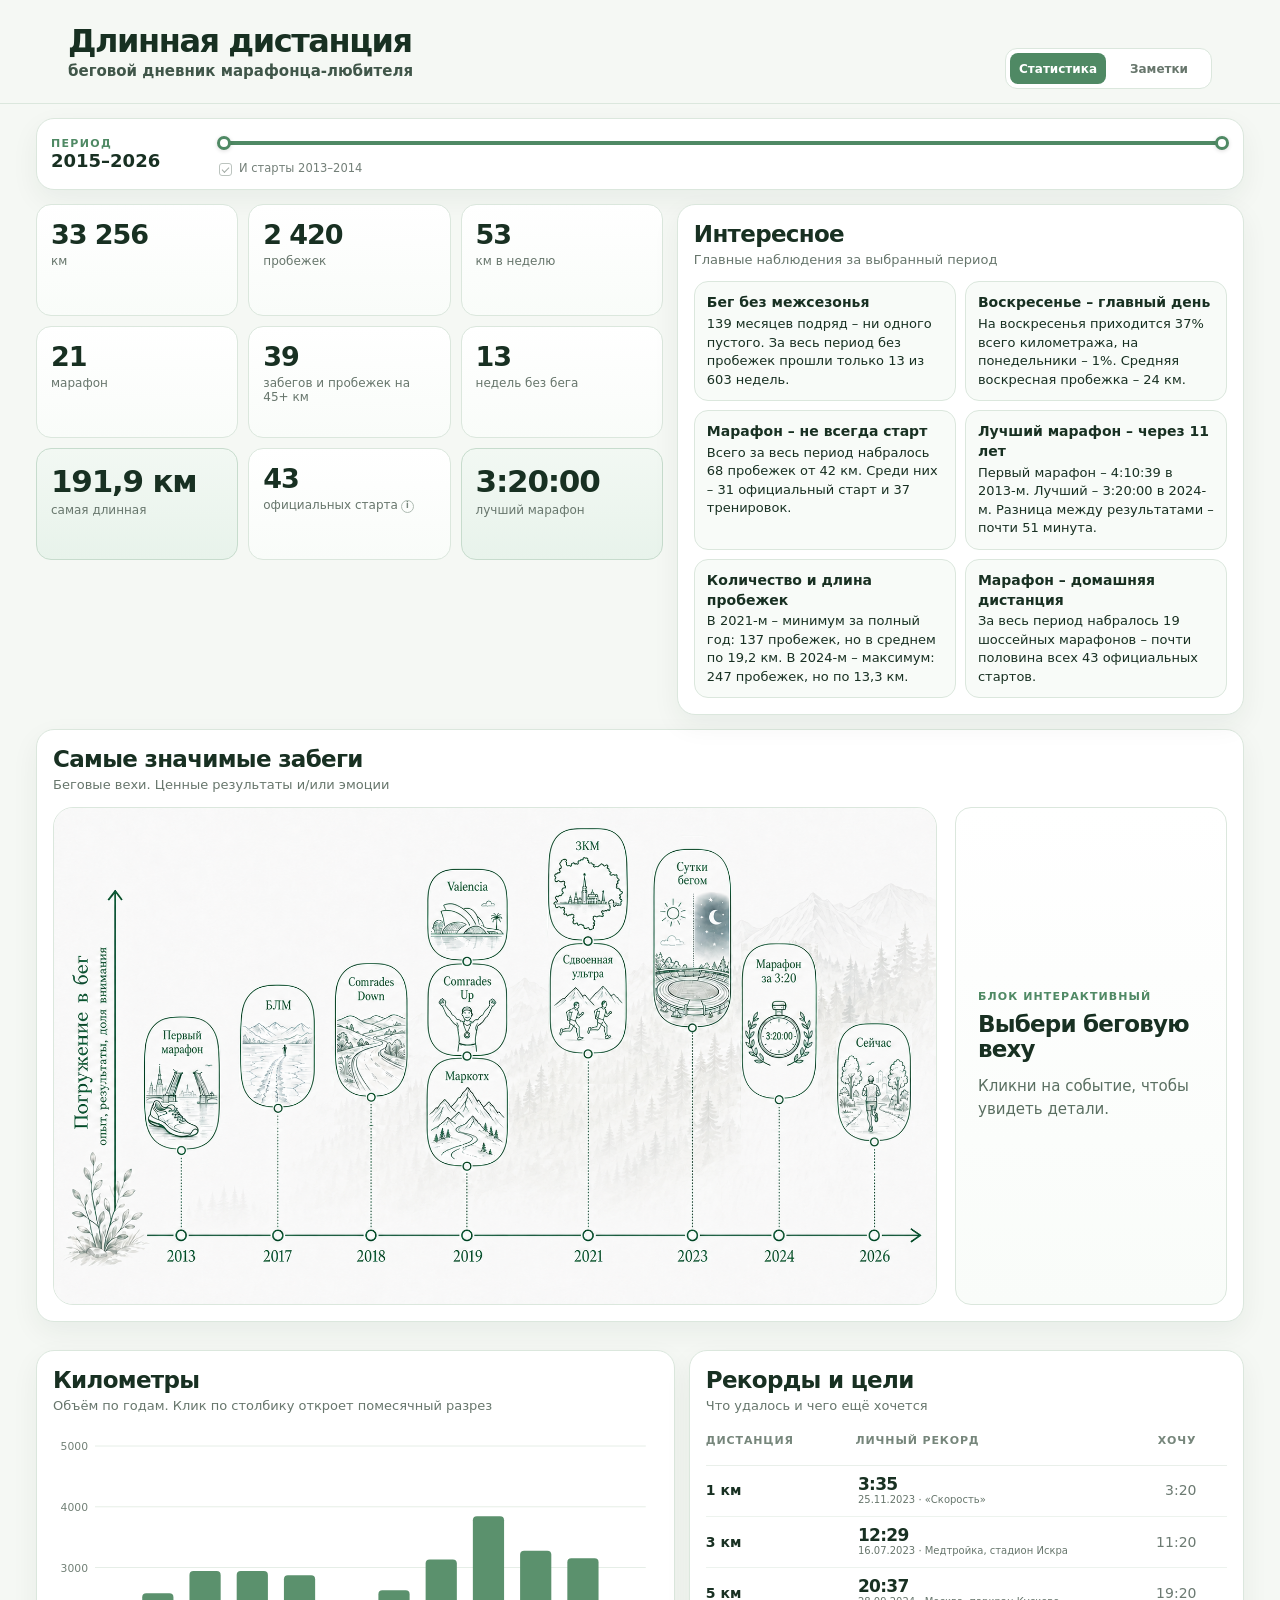
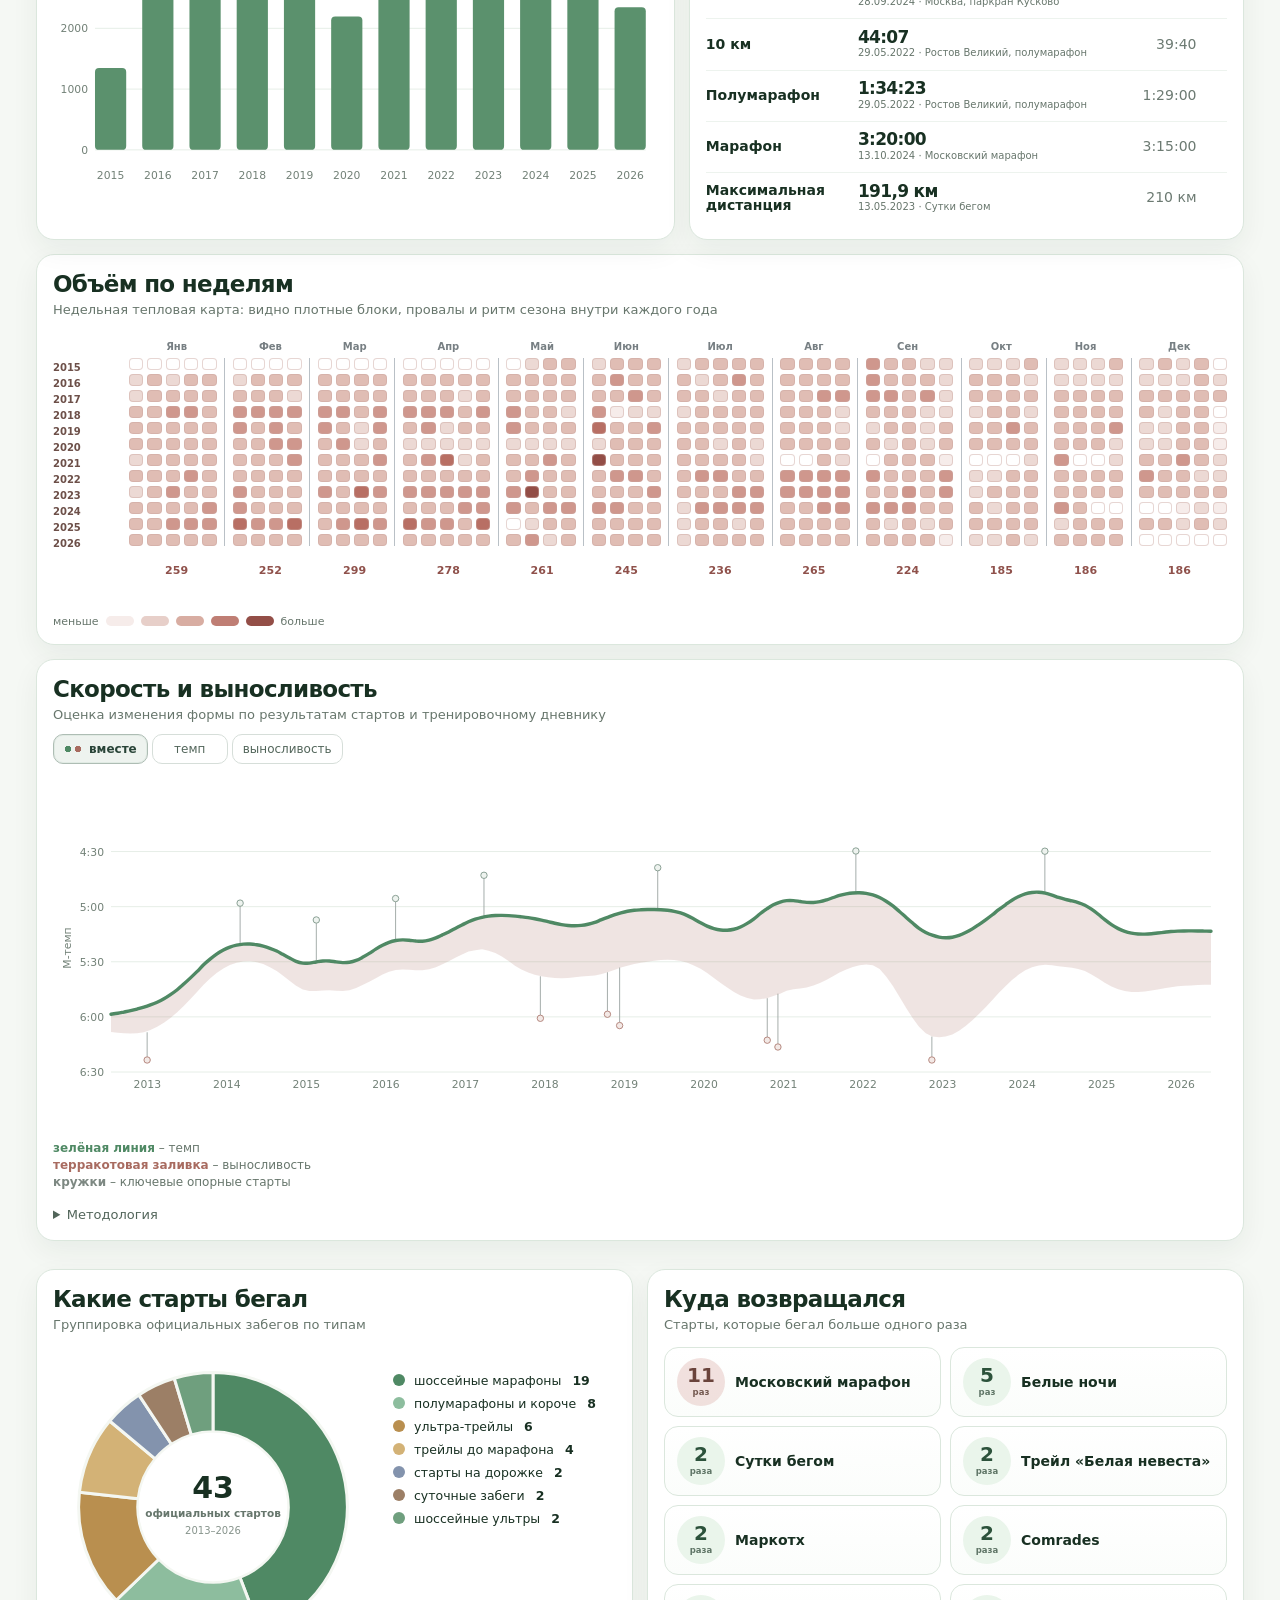
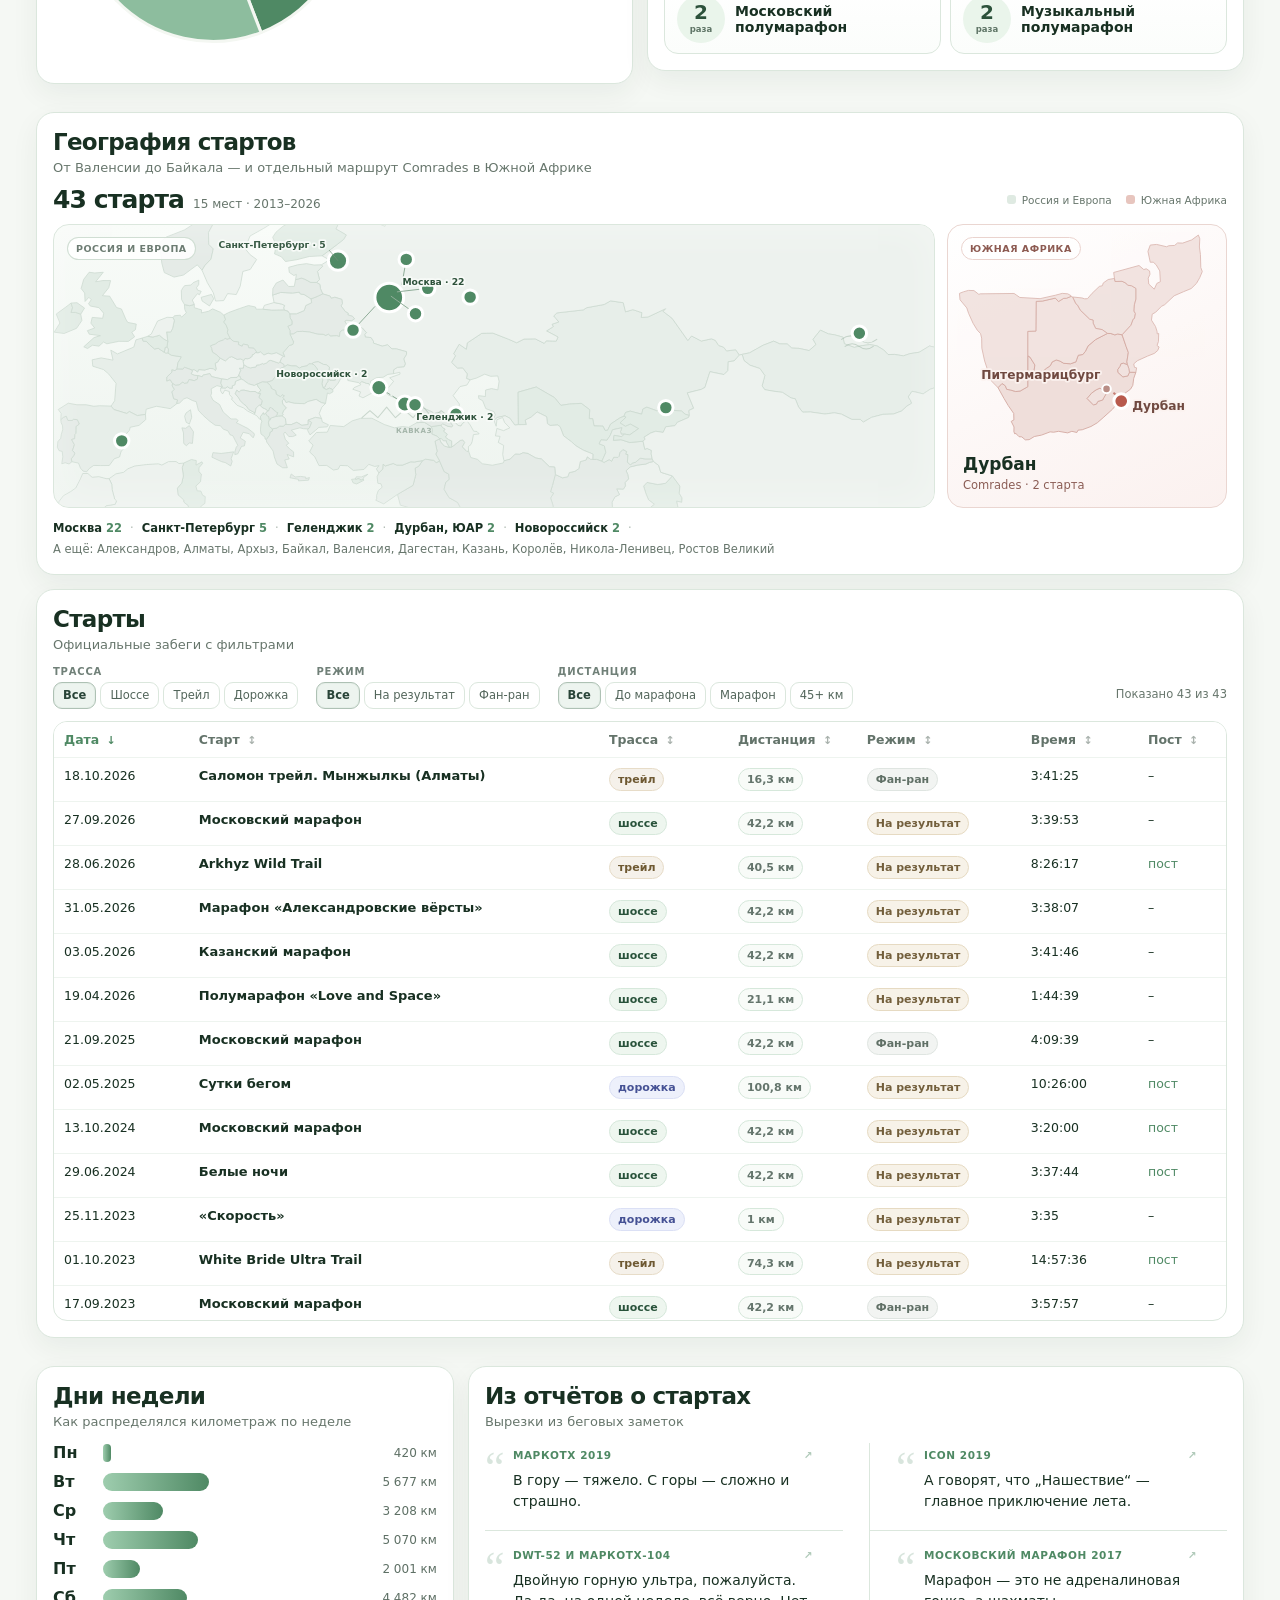
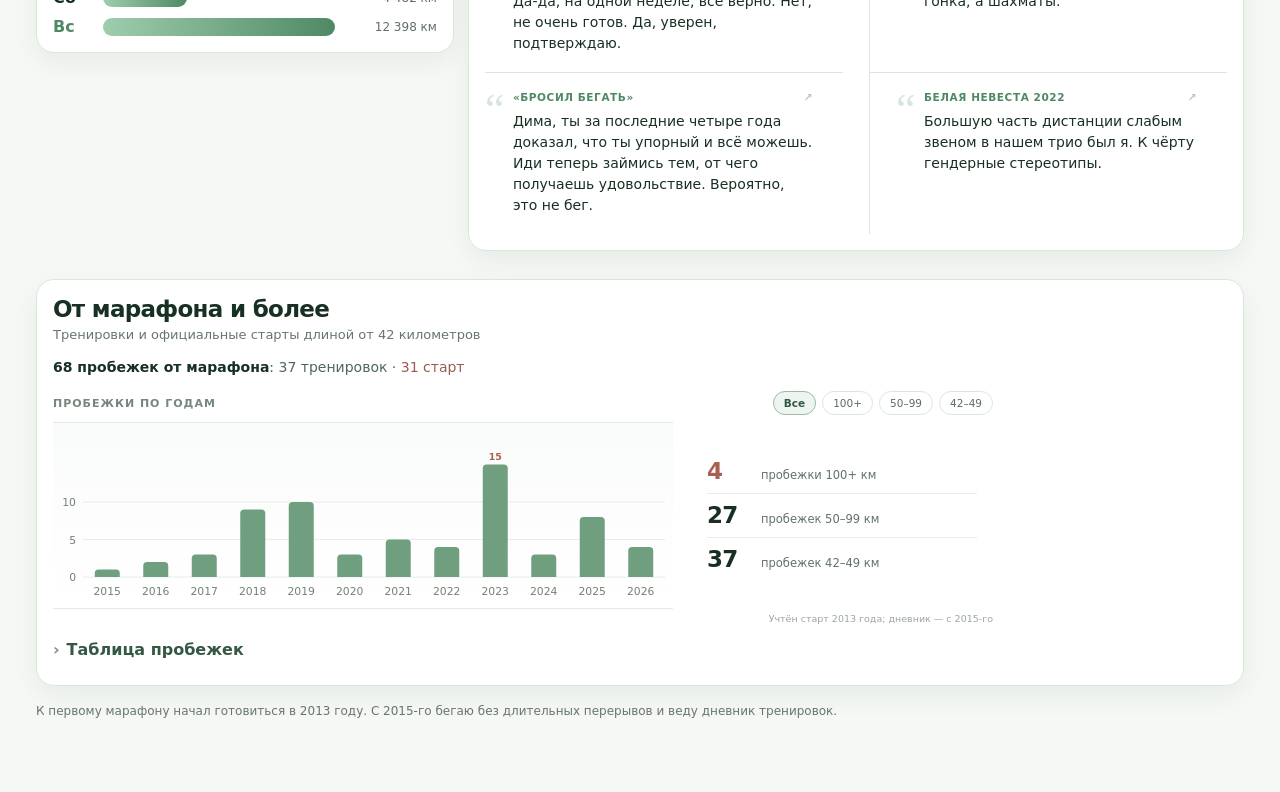
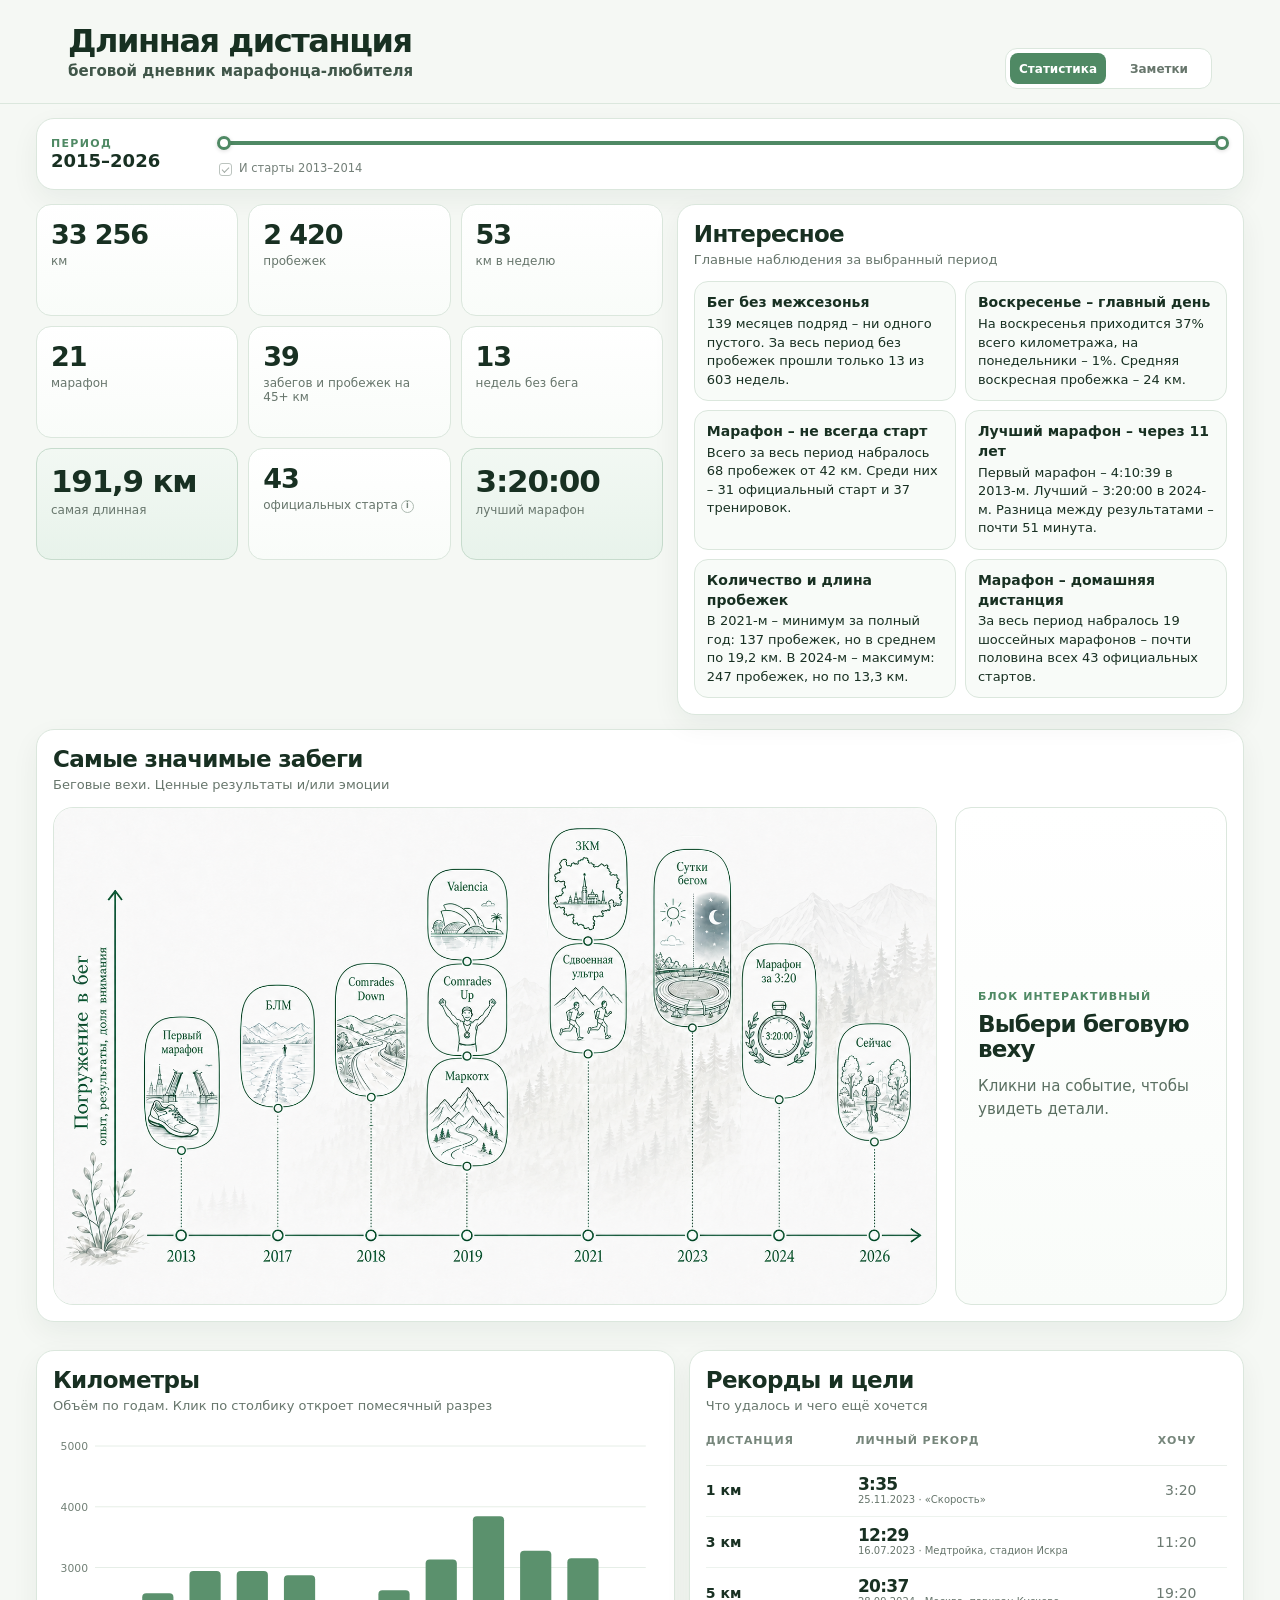
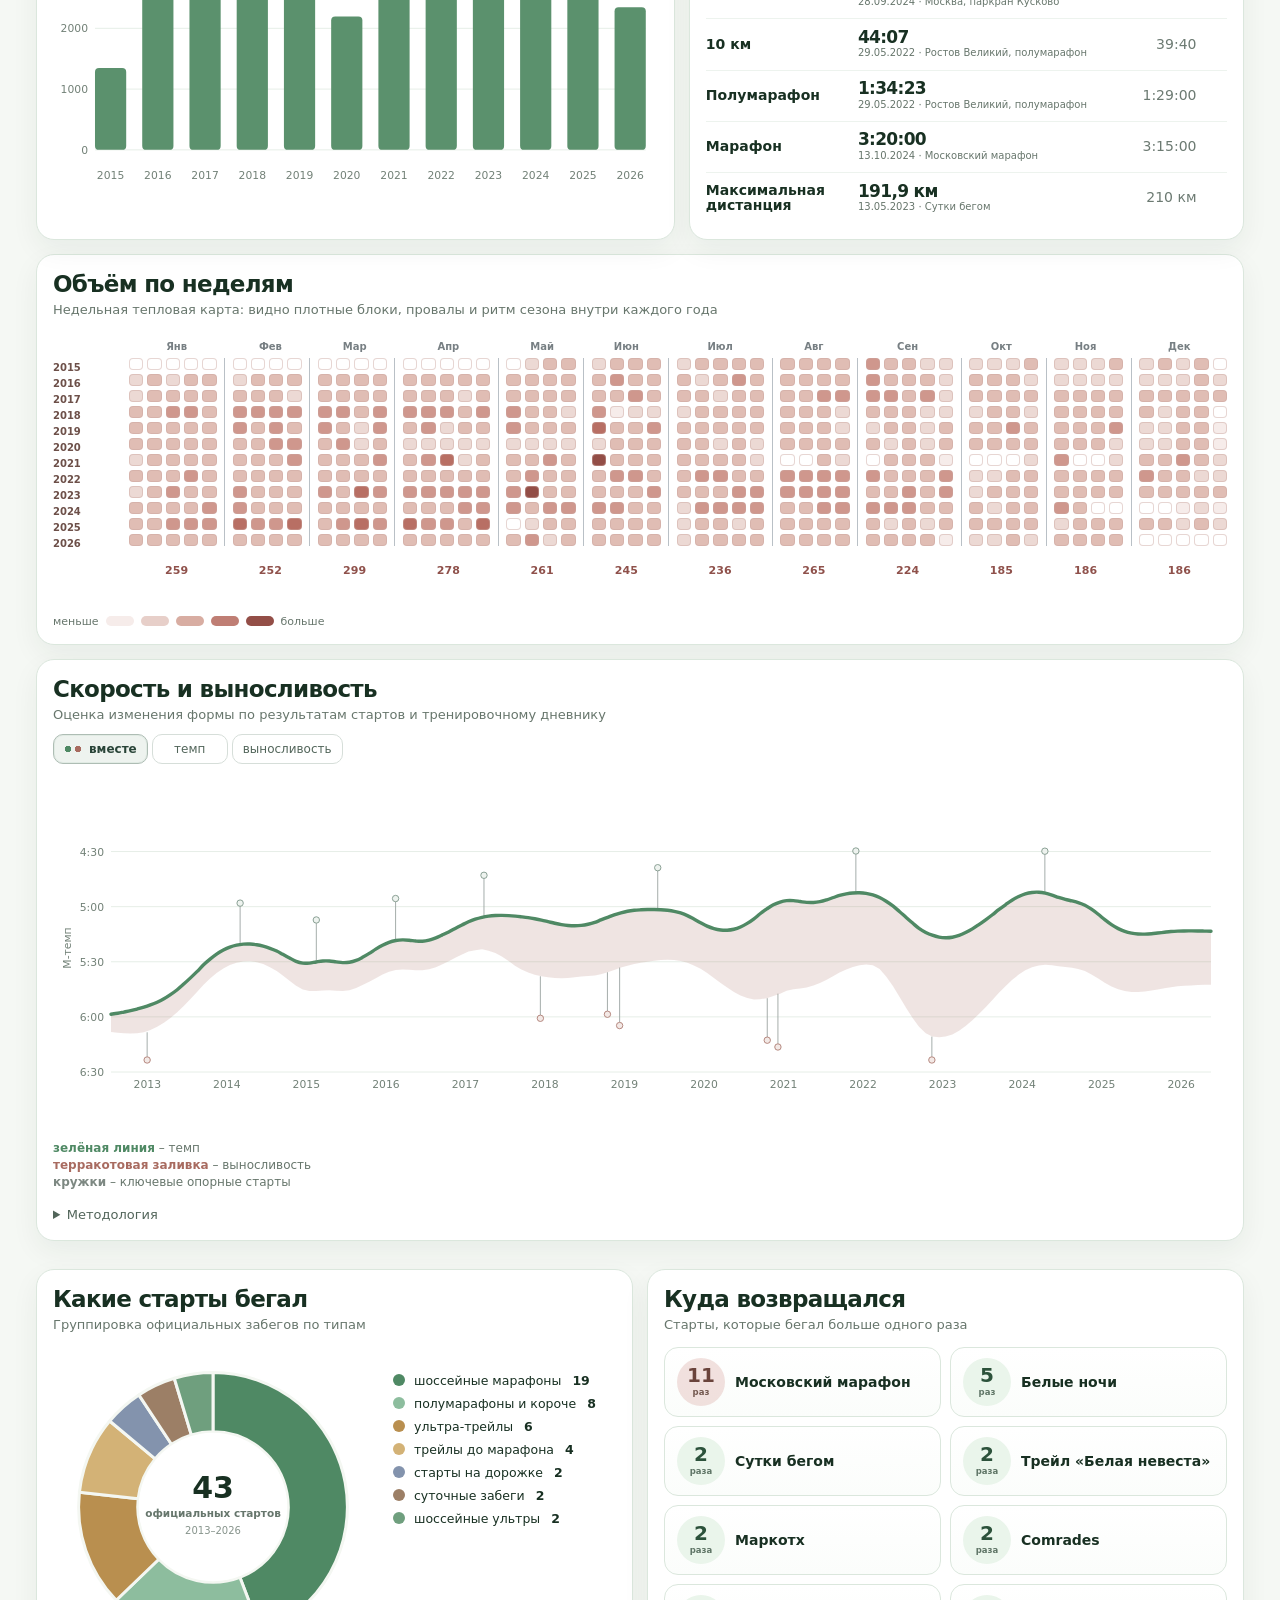
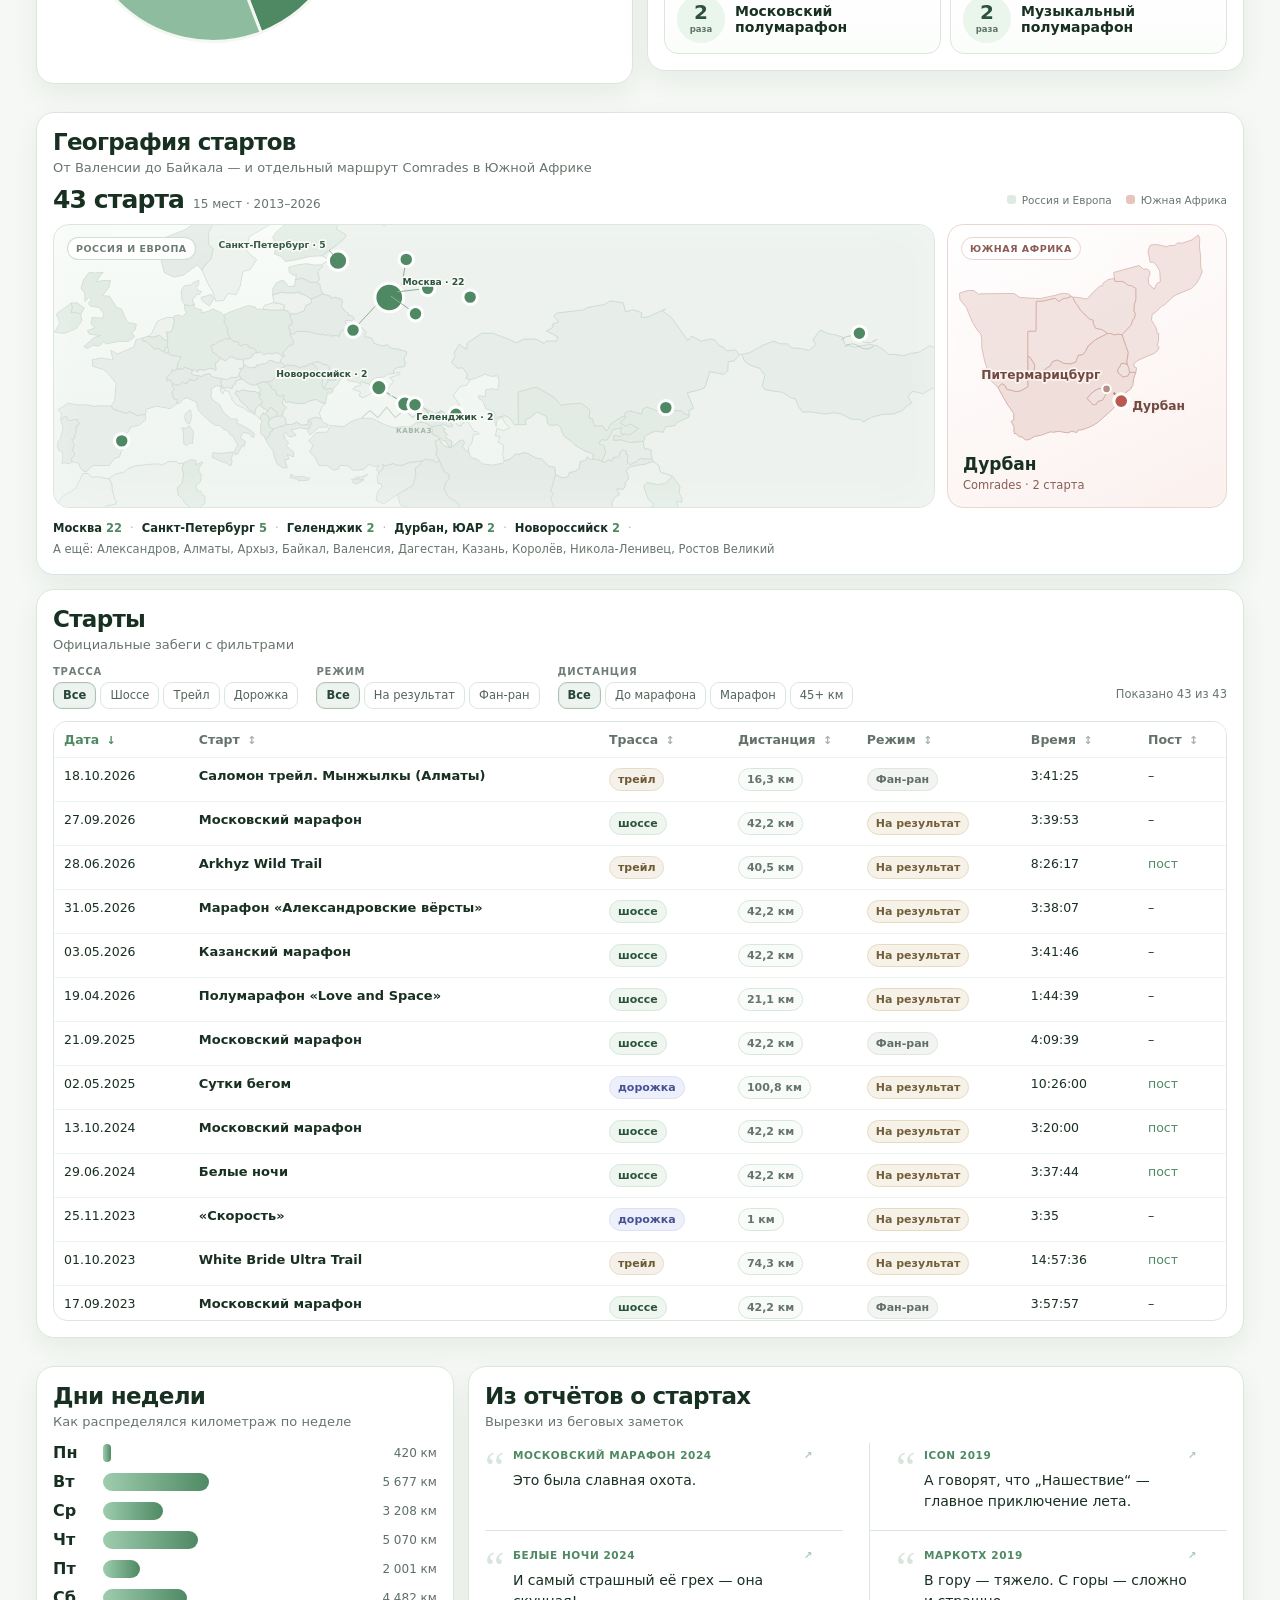
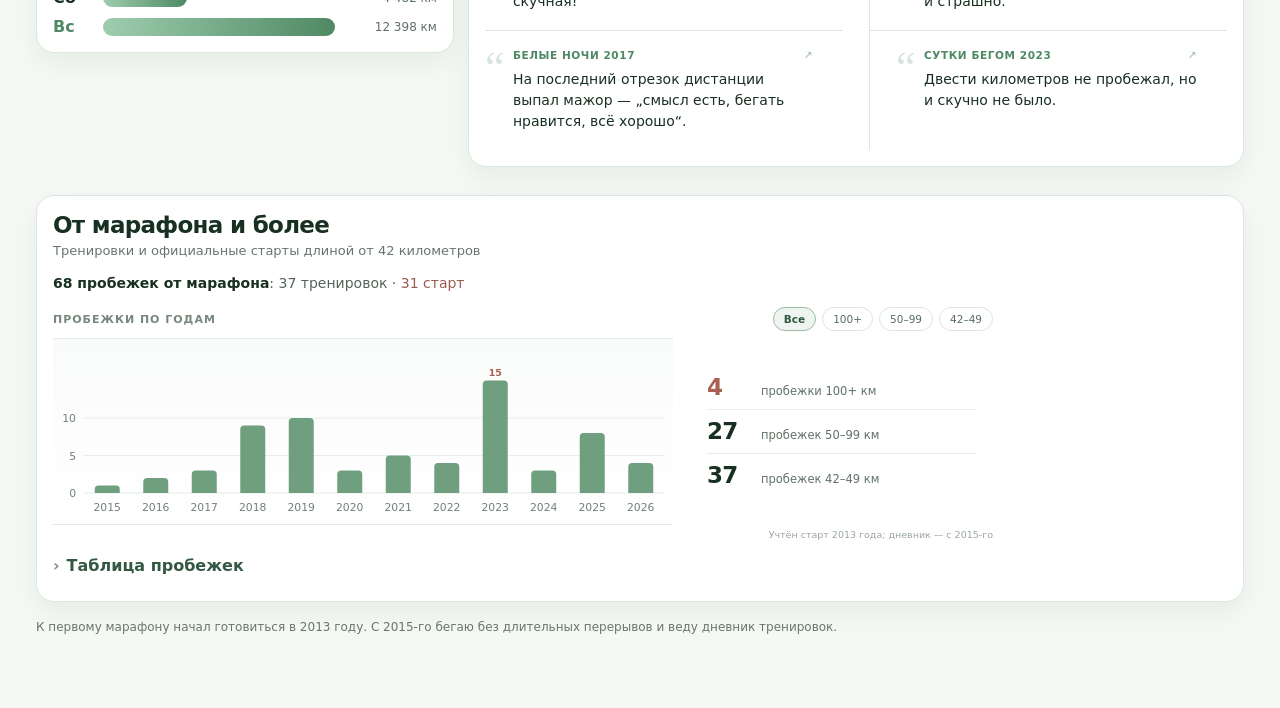
